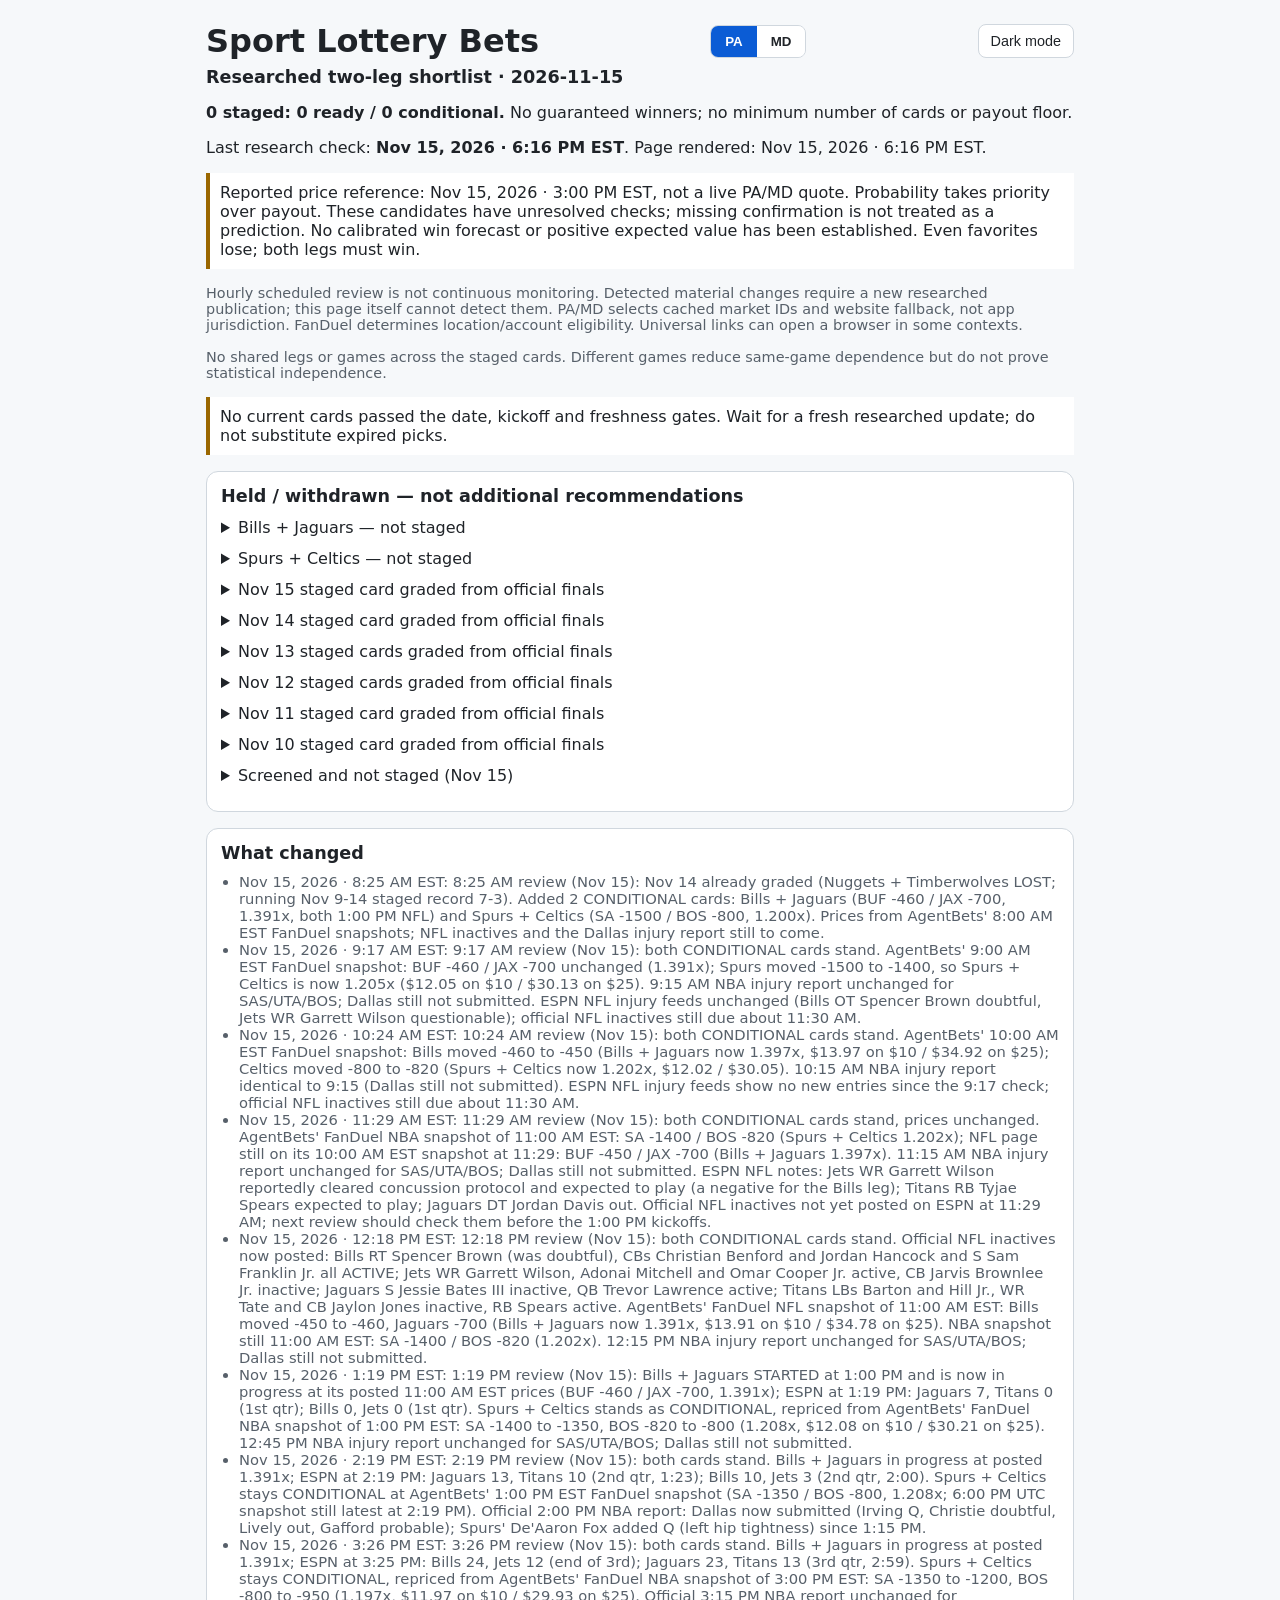
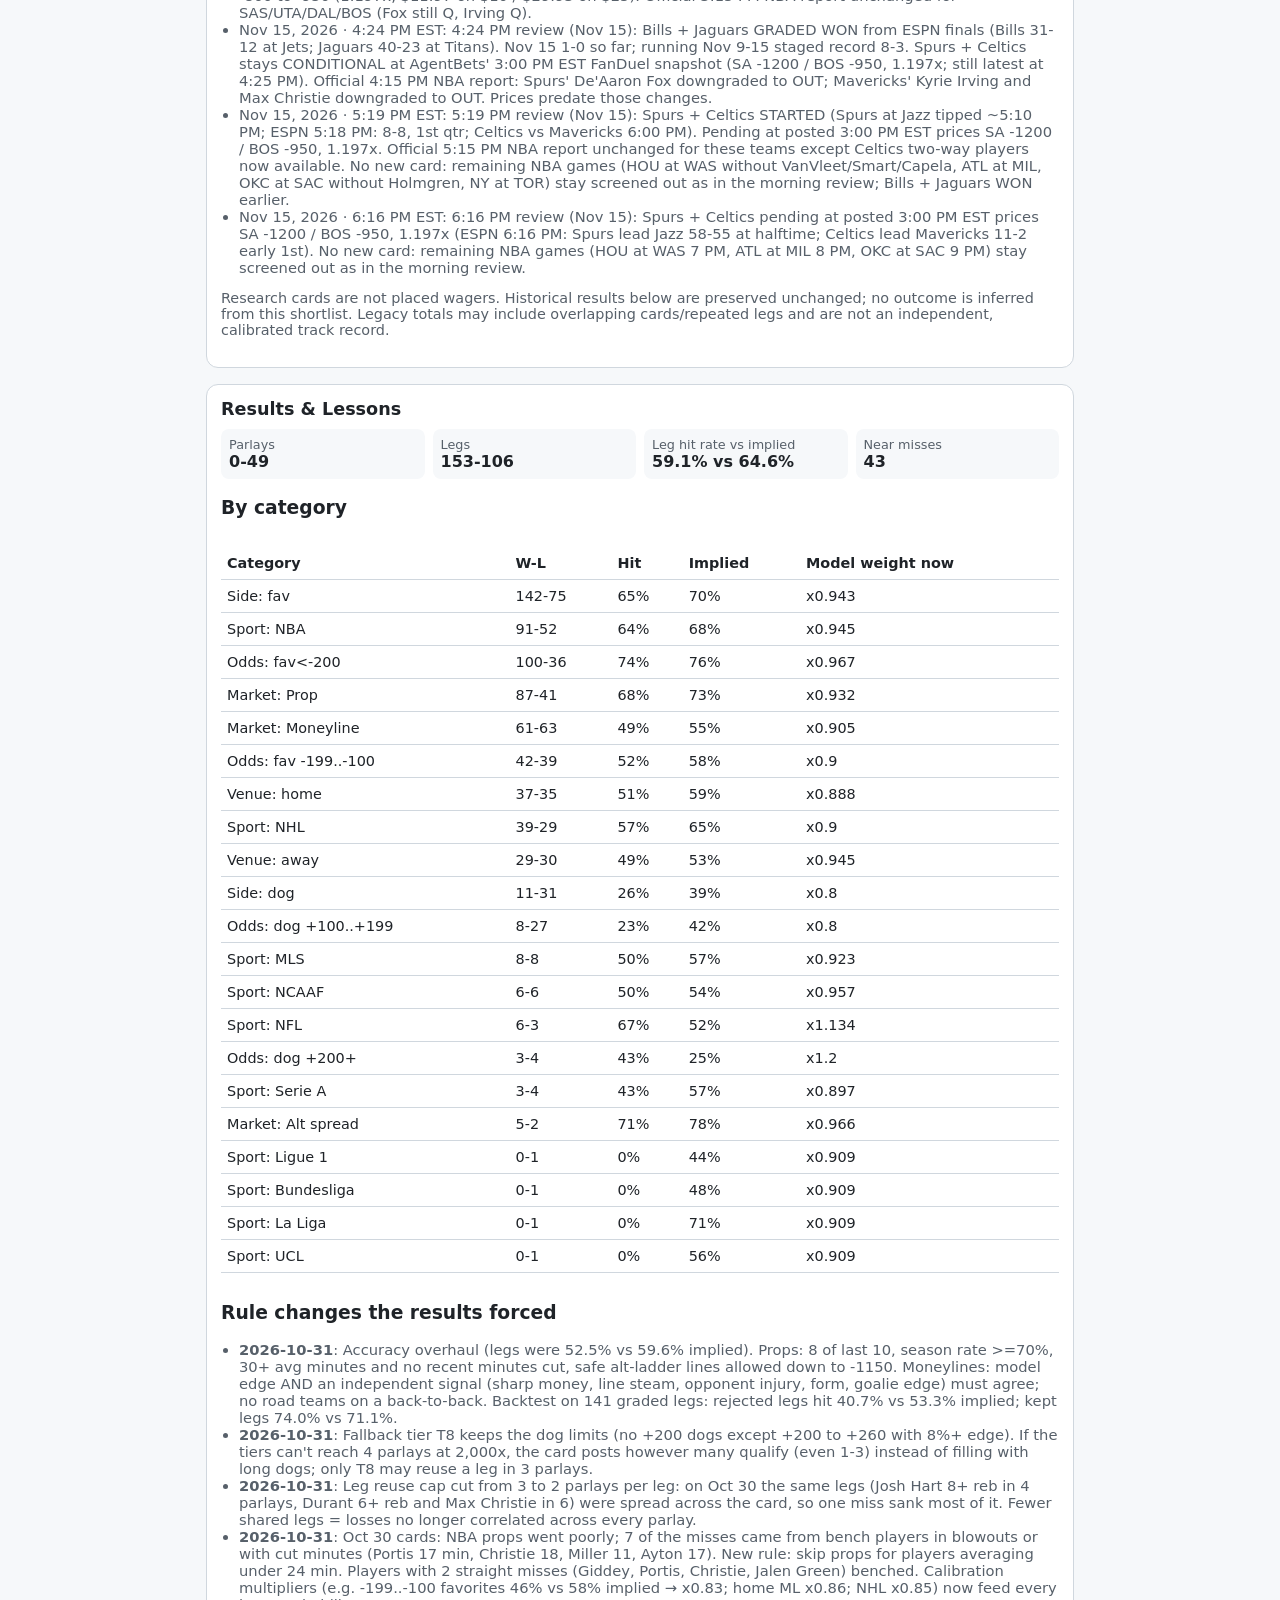
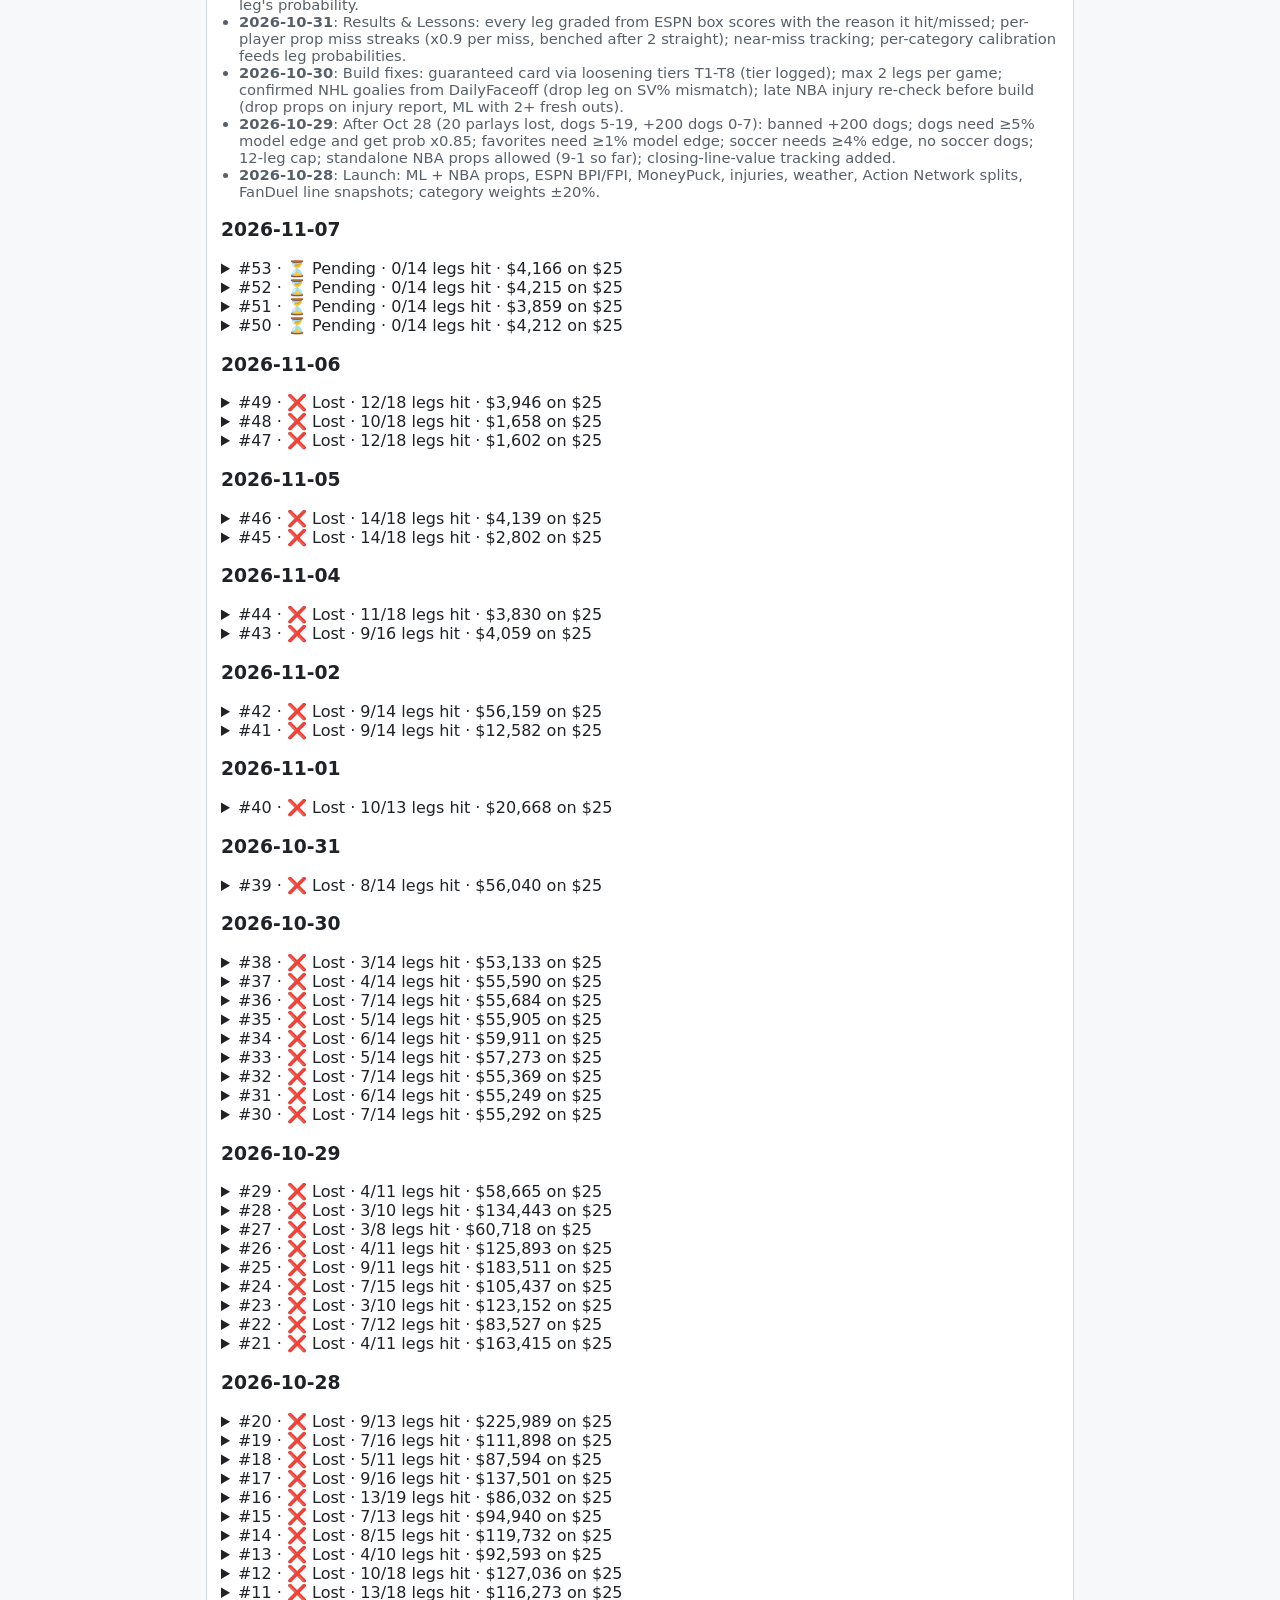
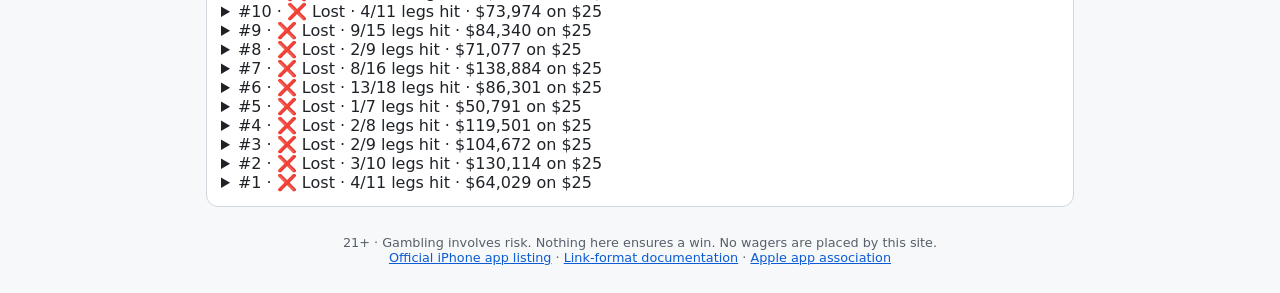
==== docs/index.html @ 7007f084 "Hourly Nov 15 review 6:16 PM: Spurs + Celtics pending (SA 58-55 half, BOS 11-2 1st); no new card" ====
<!doctype html><html lang="en" data-theme="light"><head><meta charset="utf-8"><meta name="viewport" content="width=device-width,initial-scale=1"><meta name="apple-itunes-app" content="app-id=1413721906, app-argument=https://sportsbook.fanduel.com/navigation/nfl"><title>Sport Lottery Bets · Researched two-leg shortlist</title><link rel="stylesheet" href="two-leg.css"><script src="two-leg.js" defer></script></head><body><main><header><h1>Sport Lottery Bets</h1><div class="st" role="group" aria-label="Betslip market state; app still uses geolocation"><button type="button" data-s="pa">PA</button><button type="button" data-s="md">MD</button></div><button id="tg" type="button">Dark mode</button></header><div id="today-two-leg" data-publication="2026-11-15"><h2>Researched two-leg shortlist · 2026-11-15</h2><p><strong id="current-count">0 staged: 0 ready / 0 conditional.</strong> No guaranteed winners; no minimum number of cards or payout floor.</p><p>Last research check: <strong>Nov 15, 2026 · 6:16 PM EST</strong>. Page rendered: Nov 15, 2026 · 6:16 PM EST.</p><p class="notice">Reported price reference: Nov 15, 2026 · 3:00 PM EST, not a live PA/MD quote. Probability takes priority over payout. These candidates have unresolved checks; missing confirmation is not treated as a prediction. No calibrated win forecast or positive expected value has been established. Even favorites lose; both legs must win.</p><p class="muted">Hourly scheduled review is not continuous monitoring. Detected material changes require a new researched publication; this page itself cannot detect them. PA/MD selects cached market IDs and website fallback, not app jurisdiction. FanDuel determines location/account eligibility. Universal links can open a browser in some contexts.</p><noscript><p class="notice">JavaScript is off: state defaults to PA and automatic expiry is unavailable. Do not use selection links after the printed review deadline or event start.</p></noscript><p id="expiry-note" role="status" aria-live="polite"></p><p class="muted">No shared legs or games across the staged cards. Different games reduce same-game dependence but do not prove statistical independence.</p><p class="notice">No current cards passed the date, kickoff and freshness gates. Wait for a fresh researched update; do not substitute expired picks.</p></div><section id="research-holds"><h2>Held / withdrawn — not additional recommendations</h2><details><summary>Bills + Jaguars — not staged</summary><article id="nov15-a" class="two-leg-card" data-staged="false" data-review-until="2026-11-15T13:00:00-05:00" data-day="2026-11-15"><h3>Bills + Jaguars</h3><p class="card-status">NOT STAGED</p><p>At least one event has started; no longer a pregame card.</p><p class="muted">Two road favorites with winning records against losing home teams; both 1:00 PM NFL kickoffs, different games</p><div class="leg"><h4>1. Buffalo Bills · Moneyline -460</h4><p>Buffalo Bills @ New York Jets<br>Nov 15, 2026 · 1:00 PM EST · MetLife Stadium</p><p><strong>Research reason:</strong> ESPN records: Bills 7-1 and 4-0 on the road; Jets 2-7 and 1-3 at home. Buffalo beat Baltimore 36-10 and Minnesota 23-6 in its last five and won at the Rams (37-34 OT) and at Las Vegas (33-30); its only loss was 29-26 to New England. The Jets have lost four of their last five, including 38-33 at home to Las Vegas and 28-25 at home to Miami. ESPN injury feed lists QB Josh Allen, RB James Cook III and WR Khalil Shakir active.</p><p><strong>Not yet resolved:</strong> Counterevidence and open items: Buffalo&#x27;s last three wins were all by 3 points, and it lost its most recent game. Jets WR Garrett Wilson, Adonai Mitchell and Omar Cooper Jr. are all active, so New York has its full receiver group. Wind gusts near 27 mph at MetLife could keep the score close. Resolved at inactives: Bills RT Spencer Brown and CBs Benford/Hancock and S Franklin Jr. are all ACTIVE (positive for Buffalo); Jets CB Jarvis Brownlee Jr. is inactive. Live PA/MD price not checked.</p><p class="muted">Official inactives (posted ~11:35 AM EST, via ESPN game/injury feeds, checked 12:18 PM EST): Bills INACTIVE: G Ar&#x27;maj Reed-Adams, S Jalon Kilgore, OT Jude Bowry, DE Mike Danna, DT Greg Gaines (WR Tyrell Shavers not activated from PUP). Bills ACTIVE: QB Josh Allen, RT Spencer Brown (was doubtful), CB Christian Benford, CB Jordan Hancock, S Sam Franklin Jr. Jets INACTIVE: CB Jarvis Brownlee Jr. (illness), WR Tim Patrick, TE Jelani Woods, LB Trevin Wallace, DE Nate Lynn. Jets ACTIVE: QB Geno Smith, WR Garrett Wilson (concussion), WR Adonai Mitchell, WR Omar Cooper Jr., CB Nahshon Wright, DT Harrison Phillips, DE Joseph Ossai.</p><p class="muted">Price snapshot: Nov 15, 2026 · 11:00 AM EST; reported, not live/state-verified. Research/availability checked: Nov 15, 2026 · 12:18 PM EST. Earlier game-center/weather snapshots are not live.</p><span class="sources">Sources: <a href="https://www.espn.com/nfl/game/_/gameId/401873054" rel="noopener">ESPN schedule</a> · <a href="https://www.espn.com/nfl/team/injuries/_/name/nyj/new-york-jets" rel="noopener">ESPN schedule</a> · <a href="https://www.espn.com/nfl/standings" rel="noopener">ESPN schedule</a> · <a href="https://www.accuweather.com/en/us/metlife-stadium-nj/07073/hourly-weather-forecast/52866_poi?day=1&amp;hbhhour=13&amp;lang=en-us" rel="noopener">www.accuweather.com</a> · <a href="https://agentbets.ai/odds/fanduel/nfl/" rel="noopener">Reported FanDuel odds</a></span></div><div class="leg"><h4>2. Jacksonville Jaguars · Moneyline -700</h4><p>Jacksonville Jaguars @ Tennessee Titans<br>Nov 15, 2026 · 1:00 PM EST · Nissan Stadium</p><p><strong>Research reason:</strong> ESPN records: Jaguars 6-2 (2-1 road); Titans 1-7 and 0-4 at home. Jacksonville has won four of its last five, including 33-10 at Baltimore, 42-7 over Indianapolis and 22-17 at Cincinnati. Tennessee has lost four of its last five, including 26-3 at home to Houston. QB Trevor Lawrence is listed active. Titans LBs Cody Barton and Anthony Hill Jr. and WR Carnell Tate are OUT, and G Peter Skoronski is on IR.</p><p><strong>Not yet resolved:</strong> Counterevidence and open items: Jacksonville&#x27;s secondary is thin (S Jessie Bates III inactive, S Silmon-Craig out, S Eric Murray IR) and DT Jordan Davis is out. Its two most recent wins were by 5 and 2 points. Tennessee won at Indianapolis (26-20) and lost close games to Cleveland (27-24) and at Cincinnati (43-36 OT). Divisional game. Resolved at inactives: Titans are without both LBs Barton and Hill Jr., WR Tate and CB Jaylon Jones (positive for Jacksonville); Titans RB Spears active. Live PA/MD price not checked.</p><p class="muted">Official inactives (posted ~11:35 AM EST, via ESPN game/injury feeds, checked 12:18 PM EST): Jaguars INACTIVE: S Jessie Bates III, WR CJ Williams, DE Wesley Williams, DT Albert Regis; S Cam&#x27;Ron Silmon-Craig out; DT Jordan Davis ruled out by coach Liam Coen; DE B.J. Green II, S Eric Murray, DT DaVon Hamilton, OT Anton Harrison IR. QB Trevor Lawrence active. Titans INACTIVE: LB Cody Barton, LB Anthony Hill Jr., WR Carnell Tate, CB Jaylon Jones, DT Jackie Marshall, OT Brandon Crenshaw-Dickson, RB Nicholas Singleton. Titans ACTIVE: QB Cam Ward, RB Tyjae Spears (knee).</p><p class="muted">Price snapshot: Nov 15, 2026 · 11:00 AM EST; reported, not live/state-verified. Research/availability checked: Nov 15, 2026 · 12:18 PM EST. Earlier game-center/weather snapshots are not live.</p><span class="sources">Sources: <a href="https://www.espn.com/nfl/game/_/gameId/401873057" rel="noopener">ESPN schedule</a> · <a href="https://www.espn.com/nfl/team/injuries/_/name/ten/tennessee-titans" rel="noopener">ESPN schedule</a> · <a href="https://www.espn.com/nfl/standings" rel="noopener">ESPN schedule</a> · <a href="https://agentbets.ai/odds/fanduel/nfl/" rel="noopener">Reported FanDuel odds</a></span></div><p class="payout">Theoretical total return: 1.391× · $10 → $13.91 · $25 → $34.78 (includes stake).</p><p class="muted">Different-game decimal prices multiplied; not a FanDuel parlay quote. Raw price-derived joint implied probability: 71.9% (includes bookmaker margin; not a calibrated forecast, edge, or guarantee).</p></article></details><details><summary>Spurs + Celtics — not staged</summary><article id="nov15-b" class="two-leg-card" data-staged="false" data-review-until="2026-11-15T17:00:00-05:00" data-day="2026-11-15"><h3>Spurs + Celtics</h3><p class="card-status">NOT STAGED</p><p>At least one event has started; no longer a pregame card.</p><p class="muted">Two heavy NBA favorites; Jazz missing four rotation players, Mavericks on a back-to-back; small payout</p><div class="leg"><h4>1. San Antonio Spurs · Moneyline -1200</h4><p>San Antonio Spurs @ Utah Jazz<br>Nov 15, 2026 · 5:00 PM EST · Delta Center</p><p><strong>Research reason:</strong> ESPN records: Spurs 11-2 (6-0 road) and have won five straight, including 124-109 at Sacramento, 122-96 at Phoenix and 123-85 over Golden State on Friday. Utah is 1-12 (1-6 home) and has lost five straight. The official 4:15 PM report lists Utah without Lauri Markkanen (hand fracture), Jaren Jackson Jr. (MCL tear), Jusuf Nurkic and Jaxson Hayes. Both teams had Saturday off.</p><p><strong>Not yet resolved:</strong> Counterevidence and open items: De&#x27;Aaron Fox is now OUT (left hip tightness, 4:15 PM report) along with Tobias Harris (calf), so San Antonio is without two starters-level players; the -1200 price predates Fox&#x27;s downgrade. Utah lost only 125-118 at Houston on Friday and 115-109 to Miami, so it has kept some games close. Nov 14&#x27;s -1350 Timberwolves leg lost, so heavy favorites are not locks. Starters not confirmed; other Spurs participation is only inferred from being off the report. Live PA/MD price not checked.</p><p class="muted">Official 4:15 PM ET NBA report: Spurs: De&#x27;Aaron Fox OUT (left hip tightness; questionable at 1:15-3:15 PM, now out); Tobias Harris, Jayden Quaintance OUT; two-way Brown, Gillespie OUT. Jazz: Markkanen, Jackson Jr., Nurkic, Hayes OUT; two-way Alexander, Bufkin, H. Ingram OUT. Starters not confirmed.</p><p class="muted">Price snapshot: Nov 15, 2026 · 3:00 PM EST; reported, not live/state-verified. Research/availability checked: Nov 15, 2026 · 4:24 PM EST. Earlier game-center/weather snapshots are not live.</p><span class="sources">Sources: <a href="https://www.espn.com/nba/game/_/gameId/401909988" rel="noopener">ESPN schedule</a> · <a href="https://www.espn.com/nba/standings" rel="noopener">ESPN schedule</a> · <a href="https://www.espn.com/nba/scoreboard/_/date/20261113" rel="noopener">ESPN schedule</a> · <a href="https://ak-static.cms.nba.com/referee/injury/Injury-Report_2026-11-15_04_15PM.pdf" rel="noopener">ak-static.cms.nba.com</a> · <a href="https://agentbets.ai/odds/fanduel/nba/" rel="noopener">Reported FanDuel odds</a></span></div><div class="leg"><h4>2. Boston Celtics · Moneyline -950</h4><p>Dallas Mavericks @ Boston Celtics<br>Nov 15, 2026 · 6:00 PM EST · TD Garden</p><p><strong>Research reason:</strong> Dallas is on the second night of a back-to-back after losing 127-117 at Cleveland last night, its second straight road loss (133-94 at Minnesota on Thursday). ESPN records: Mavericks 7-6, 2-4 on the road; Celtics 10-2, 5-0 at home, winners of five straight (including 123-101 at Philadelphia and 119-80 at Charlotte). The official 4:15 PM report has Dallas without Dereck Lively II (OUT), Max Christie OUT and Kyrie Irving OUT (both downgraded at 4:15 PM). Boston&#x27;s only entries on the 4:15 PM official report are G League/two-way players.</p><p><strong>Not yet resolved:</strong> Counterevidence and open items: Daniel Gafford is PROBABLE and Santi Aldama questionable. Boston plays Orlando tomorrow (front end of its own back-to-back), so it could manage minutes. Boston&#x27;s last win was only 98-93 at Toronto. The -950 price predates Irving&#x27;s downgrade to OUT. Starters not confirmed. Live PA/MD price not checked.</p><p class="muted">Official 4:15 PM ET NBA report: Mavericks: Kyrie Irving OUT (left knee injury management; was questionable), Max Christie OUT (ankle; was doubtful), Santi Aldama QUESTIONABLE (ankle), Dereck Lively II, Tarik Biberovic, Sergio de Larrea OUT, Daniel Gafford PROBABLE (shoulder), Caleb Martin AVAILABLE. Celtics: only two-way/G League players listed (Carter, Cenac Jr., Mitchell, A. Williams QUESTIONABLE). Starters not confirmed.</p><p class="muted">Price snapshot: Nov 15, 2026 · 3:00 PM EST; reported, not live/state-verified. Research/availability checked: Nov 15, 2026 · 4:24 PM EST. Earlier game-center/weather snapshots are not live.</p><span class="sources">Sources: <a href="https://www.espn.com/nba/game/_/gameId/401909989" rel="noopener">ESPN schedule</a> · <a href="https://www.espn.com/nba/scoreboard/_/date/20261114" rel="noopener">ESPN schedule</a> · <a href="https://www.espn.com/nba/standings" rel="noopener">ESPN schedule</a> · <a href="https://ak-static.cms.nba.com/referee/injury/Injury-Report_2026-11-15_04_15PM.pdf" rel="noopener">ak-static.cms.nba.com</a> · <a href="https://agentbets.ai/odds/fanduel/nba/" rel="noopener">Reported FanDuel odds</a></span></div><p class="payout">Theoretical total return: 1.197× · $10 → $11.97 · $25 → $29.93 (includes stake).</p><p class="muted">Different-game decimal prices multiplied; not a FanDuel parlay quote. Raw price-derived joint implied probability: 83.5% (includes bookmaker margin; not a calibrated forecast, edge, or guarantee).</p></article></details><details><summary>Nov 15 staged card graded from official finals</summary><p>Bills + Jaguars (posted 11:00 AM EST prices BUF -460 / JAX -700, 1.391x) WON: Bills 31, Jets 12; Jaguars 40, Titans 23 (ESPN finals). Nov 15 staged record so far: 1 win, 0 losses, with Spurs + Celtics still pending. Running two-leg staged record Nov 9-15: 8 wins, 3 losses. These are staged research cards, not recorded wagers. Lesson: both road favorites with winning records against losing home teams pulled away in the second half after close first halves (JAX led 13-10 and BUF 10-3 late in the 2nd quarter), so early closeness alone was not a reason to abandon them.</p><span class="sources">Sources: <a href="https://www.espn.com/nfl/scoreboard/_/week/11" rel="noopener">ESPN schedule</a> · <a href="https://www.espn.com/nfl/game/_/gameId/401873054" rel="noopener">ESPN schedule</a></span></details><details><summary>Nov 14 staged card graded from official finals</summary><p>Nuggets + Timberwolves (posted 6:00 PM EST prices DEN -620 / MIN -1350, 1.247x) LOST: Nuggets 116, Pelicans 108 (won); Bulls 117, Timberwolves 106 (lost). Nov 14 staged record: 0 wins, 1 loss. Running two-leg staged record Nov 9-14: 7 wins, 3 losses. These are staged research cards, not recorded wagers. Lesson: a -1350 home favorite against a tired opponent on the second night of a back-to-back still lost by 11; Chicago led from early on. Very short prices add little payout and do not remove upset risk, so a single heavy-favorite leg is not a lock.</p><span class="sources">Sources: <a href="https://www.espn.com/nba/scoreboard/_/date/20261114" rel="noopener">ESPN schedule</a> · <a href="https://www.espn.com/nba/game/_/gameId/401909980" rel="noopener">ESPN schedule</a> · <a href="https://www.espn.com/nba/game/_/gameId/401909984" rel="noopener">ESPN schedule</a></span></details><details><summary>Nov 13 staged cards graded from official finals</summary><p>Rockets + Spurs (posted 7:00 PM EST prices HOU -1100 / SA -750, 1.236x) WON: Rockets 125, Jazz 118; Spurs 123, Warriors 85. Blazers + Magic (posted 6:00 PM EST prices POR -460 / ORL -420, 1.507x) WON: Magic 107, Bucks 99; Trail Blazers 120, Kings 107. Knicks + Hawks (posted 6:00 PM EST prices NY -335 / ATL -290, 1.746x) LOST: Pacers 106, Knicks 104; Bulls 125, Hawks 117 (OT). Nov 13 staged record: 2 wins, 1 loss. Running two-leg staged record Nov 9-13: 7 wins, 2 losses. These are staged research cards, not recorded wagers. Lesson: the losing card was the lowest-priced pair (both legs near -300, both on the road); both of its legs lost, while the two cards built on -420 or shorter legs won.</p><span class="sources">Sources: <a href="https://www.espn.com/nba/scoreboard/_/date/20261113" rel="noopener">ESPN schedule</a> · <a href="https://www.espn.com/nba/game/_/gameId/401909296" rel="noopener">ESPN schedule</a> · <a href="https://www.espn.com/nba/game/_/gameId/401909297" rel="noopener">ESPN schedule</a> · <a href="https://www.espn.com/nba/game/_/gameId/401909299" rel="noopener">ESPN schedule</a> · <a href="https://www.espn.com/nba/game/_/gameId/401909301" rel="noopener">ESPN schedule</a> · <a href="https://www.espn.com/nba/game/_/gameId/401909302" rel="noopener">ESPN schedule</a> · <a href="https://www.espn.com/nba/game/_/gameId/401909303" rel="noopener">ESPN schedule</a></span></details><details><summary>Nov 12 staged cards graded from official finals</summary><p>Pistons + 76ers (posted 6:00 PM EST prices DET -480 / PHI -255, 1.682x) WON: 76ers 123, Raptors 112; Pistons 144, Wizards 140 (2OT). Timberwolves + Suns (posted 7:00 PM EST prices MIN -230 / PHX -225, 2.072x) WON: Timberwolves 133, Mavericks 94; Suns 101, Hornets 96 (ESPN finals). Nov 12 staged record: 2 wins, 0 losses. Running two-leg staged record Nov 9-12: 5 wins, 1 loss. These are staged research cards, not recorded wagers. Lesson: both cards included a leg that was close late (2OT in Washington; Suns up six with under three minutes left), so favorite prices reflect but do not remove risk.</p><span class="sources">Sources: <a href="https://www.espn.com/nba/scoreboard/_/date/20261112" rel="noopener">ESPN schedule</a> · <a href="https://www.espn.com/nba/game/_/gameId/401909976" rel="noopener">ESPN schedule</a> · <a href="https://www.espn.com/nba/game/_/gameId/401909977" rel="noopener">ESPN schedule</a> · <a href="https://www.espn.com/nba/game/_/gameId/401909978" rel="noopener">ESPN schedule</a> · <a href="https://www.espn.com/nba/game/_/gameId/401909979" rel="noopener">ESPN schedule</a></span></details><details><summary>Nov 11 staged card graded from official finals</summary><p>Spurs + Lakers (posted 7:21 PM at SA -1350 / LAL -950, 1.187x) WON: Spurs 124, Bulls 119; Lakers 123, Bucks 112 (ESPN finals). Nov 11 staged record: 1 win, 0 losses; the withdrawn Celtics + Knicks card is not counted. Running two-leg staged record Nov 9-11: 3 wins, 1 loss. These are staged research cards, not recorded wagers. Lesson: the Spurs, without Harris and Vassell, trailed by 14 in the 3rd before winning by five, so even a -1350 road favorite missing two rotation guards is not a lock; heavy prices reflect but do not remove that risk. Withdrawing Celtics + Knicks after the George/Towns reports avoided a Knicks loss, one data point and not proof the rule improves results.</p><span class="sources">Sources: <a href="https://www.espn.com/nba/scoreboard/_/date/20261111" rel="noopener">ESPN schedule</a> · <a href="https://www.espn.com/nba/game/_/gameId/401909969" rel="noopener">ESPN schedule</a> · <a href="https://www.espn.com/nba/game/_/gameId/401909971" rel="noopener">ESPN schedule</a></span></details><details><summary>Nov 10 staged card graded from official finals</summary><p>Knicks + Heat (posted 6:24 PM at NY -1200 / MIA -405, 1.351x) WON: Knicks 117, Bucks 85; Heat 115, Jazz 109 (ESPN finals). Nov 10 staged record: 1 win, 0 losses. Running two-leg staged record Nov 9-10: 2 wins, 1 loss. These are staged research cards, not recorded wagers. Lesson: the Heat leg was the closer one (Utah within six late) even with Utah missing its top four listed players, so road favorites near -400 still carry real risk.</p><span class="sources">Sources: <a href="https://www.espn.com/nba/scoreboard/_/date/20261110" rel="noopener">ESPN schedule</a> · <a href="https://www.espn.com/nba/game/_/gameId/401909960" rel="noopener">ESPN schedule</a> · <a href="https://www.espn.com/nba/game/_/gameId/401909963" rel="noopener">ESPN schedule</a></span></details><details><summary>Screened and not staged (Nov 15)</summary><p>Seahawks (-310 at LV): QB Sam Darnold, OT Charles Cross, G Quenton Nelson, DT Leonard Williams all OUT. Rams (-500 at ARI): lost 18-16 at home to Arizona this season and have lost two straight; DE Myles Garrett and CB Trent McDuffie questionable. Thunder (-500 at SAC): Holmgren, Jalen Williams, Wallace, Jaylin Williams OUT (Nov 14 lesson: favorites missing key players are not locks). Rockets (-405 at WAS): VanVleet, Capela OUT, Smart suspended, Houston plays at Miami tomorrow. 76ers (-290 vs IND): Embiid OUT. Patriots at Lions (9:30 AM Munich) starts too soon for full checks; other NFL games are near coin flips.</p><span class="sources">Sources: <a href="https://agentbets.ai/odds/fanduel/nfl/" rel="noopener">Reported FanDuel odds</a> · <a href="https://agentbets.ai/odds/fanduel/nba/" rel="noopener">Reported FanDuel odds</a> · <a href="https://ak-static.cms.nba.com/referee/injury/Injury-Report_2026-11-15_08_15AM.pdf" rel="noopener">ak-static.cms.nba.com</a> · <a href="https://www.espn.com/nfl/game/_/gameId/401873062" rel="noopener">ESPN schedule</a> · <a href="https://www.espn.com/nfl/game/_/gameId/401873061" rel="noopener">ESPN schedule</a></span></details></section><section id="update-log"><h2>What changed</h2><ul><li>Nov 15, 2026 · 8:25 AM EST: 8:25 AM review (Nov 15): Nov 14 already graded (Nuggets + Timberwolves LOST; running Nov 9-14 staged record 7-3). Added 2 CONDITIONAL cards: Bills + Jaguars (BUF -460 / JAX -700, 1.391x, both 1:00 PM NFL) and Spurs + Celtics (SA -1500 / BOS -800, 1.200x). Prices from AgentBets&#x27; 8:00 AM EST FanDuel snapshots; NFL inactives and the Dallas injury report still to come.</li><li>Nov 15, 2026 · 9:17 AM EST: 9:17 AM review (Nov 15): both CONDITIONAL cards stand. AgentBets&#x27; 9:00 AM EST FanDuel snapshot: BUF -460 / JAX -700 unchanged (1.391x); Spurs moved -1500 to -1400, so Spurs + Celtics is now 1.205x ($12.05 on $10 / $30.13 on $25). 9:15 AM NBA injury report unchanged for SAS/UTA/BOS; Dallas still not submitted. ESPN NFL injury feeds unchanged (Bills OT Spencer Brown doubtful, Jets WR Garrett Wilson questionable); official NFL inactives still due about 11:30 AM.</li><li>Nov 15, 2026 · 10:24 AM EST: 10:24 AM review (Nov 15): both CONDITIONAL cards stand. AgentBets&#x27; 10:00 AM EST FanDuel snapshot: Bills moved -460 to -450 (Bills + Jaguars now 1.397x, $13.97 on $10 / $34.92 on $25); Celtics moved -800 to -820 (Spurs + Celtics now 1.202x, $12.02 / $30.05). 10:15 AM NBA injury report identical to 9:15 (Dallas still not submitted). ESPN NFL injury feeds show no new entries since the 9:17 check; official NFL inactives still due about 11:30 AM.</li><li>Nov 15, 2026 · 11:29 AM EST: 11:29 AM review (Nov 15): both CONDITIONAL cards stand, prices unchanged. AgentBets&#x27; FanDuel NBA snapshot of 11:00 AM EST: SA -1400 / BOS -820 (Spurs + Celtics 1.202x); NFL page still on its 10:00 AM EST snapshot at 11:29: BUF -450 / JAX -700 (Bills + Jaguars 1.397x). 11:15 AM NBA injury report unchanged for SAS/UTA/BOS; Dallas still not submitted. ESPN NFL notes: Jets WR Garrett Wilson reportedly cleared concussion protocol and expected to play (a negative for the Bills leg); Titans RB Tyjae Spears expected to play; Jaguars DT Jordan Davis out. Official NFL inactives not yet posted on ESPN at 11:29 AM; next review should check them before the 1:00 PM kickoffs.</li><li>Nov 15, 2026 · 12:18 PM EST: 12:18 PM review (Nov 15): both CONDITIONAL cards stand. Official NFL inactives now posted: Bills RT Spencer Brown (was doubtful), CBs Christian Benford and Jordan Hancock and S Sam Franklin Jr. all ACTIVE; Jets WR Garrett Wilson, Adonai Mitchell and Omar Cooper Jr. active, CB Jarvis Brownlee Jr. inactive; Jaguars S Jessie Bates III inactive, QB Trevor Lawrence active; Titans LBs Barton and Hill Jr., WR Tate and CB Jaylon Jones inactive, RB Spears active. AgentBets&#x27; FanDuel NFL snapshot of 11:00 AM EST: Bills moved -450 to -460, Jaguars -700 (Bills + Jaguars now 1.391x, $13.91 on $10 / $34.78 on $25). NBA snapshot still 11:00 AM EST: SA -1400 / BOS -820 (1.202x). 12:15 PM NBA injury report unchanged for SAS/UTA/BOS; Dallas still not submitted.</li><li>Nov 15, 2026 · 1:19 PM EST: 1:19 PM review (Nov 15): Bills + Jaguars STARTED at 1:00 PM and is now in progress at its posted 11:00 AM EST prices (BUF -460 / JAX -700, 1.391x); ESPN at 1:19 PM: Jaguars 7, Titans 0 (1st qtr); Bills 0, Jets 0 (1st qtr). Spurs + Celtics stands as CONDITIONAL, repriced from AgentBets&#x27; FanDuel NBA snapshot of 1:00 PM EST: SA -1400 to -1350, BOS -820 to -800 (1.208x, $12.08 on $10 / $30.21 on $25). 12:45 PM NBA injury report unchanged for SAS/UTA/BOS; Dallas still not submitted.</li><li>Nov 15, 2026 · 2:19 PM EST: 2:19 PM review (Nov 15): both cards stand. Bills + Jaguars in progress at posted 1.391x; ESPN at 2:19 PM: Jaguars 13, Titans 10 (2nd qtr, 1:23); Bills 10, Jets 3 (2nd qtr, 2:00). Spurs + Celtics stays CONDITIONAL at AgentBets&#x27; 1:00 PM EST FanDuel snapshot (SA -1350 / BOS -800, 1.208x; 6:00 PM UTC snapshot still latest at 2:19 PM). Official 2:00 PM NBA report: Dallas now submitted (Irving Q, Christie doubtful, Lively out, Gafford probable); Spurs&#x27; De&#x27;Aaron Fox added Q (left hip tightness) since 1:15 PM.</li><li>Nov 15, 2026 · 3:26 PM EST: 3:26 PM review (Nov 15): both cards stand. Bills + Jaguars in progress at posted 1.391x; ESPN at 3:25 PM: Bills 24, Jets 12 (end of 3rd); Jaguars 23, Titans 13 (3rd qtr, 2:59). Spurs + Celtics stays CONDITIONAL, repriced from AgentBets&#x27; FanDuel NBA snapshot of 3:00 PM EST: SA -1350 to -1200, BOS -800 to -950 (1.197x, $11.97 on $10 / $29.93 on $25). Official 3:15 PM NBA report unchanged for SAS/UTA/DAL/BOS (Fox still Q, Irving Q).</li><li>Nov 15, 2026 · 4:24 PM EST: 4:24 PM review (Nov 15): Bills + Jaguars GRADED WON from ESPN finals (Bills 31-12 at Jets; Jaguars 40-23 at Titans). Nov 15 1-0 so far; running Nov 9-15 staged record 8-3. Spurs + Celtics stays CONDITIONAL at AgentBets&#x27; 3:00 PM EST FanDuel snapshot (SA -1200 / BOS -950, 1.197x; still latest at 4:25 PM). Official 4:15 PM NBA report: Spurs&#x27; De&#x27;Aaron Fox downgraded to OUT; Mavericks&#x27; Kyrie Irving and Max Christie downgraded to OUT. Prices predate those changes.</li><li>Nov 15, 2026 · 5:19 PM EST: 5:19 PM review (Nov 15): Spurs + Celtics STARTED (Spurs at Jazz tipped ~5:10 PM; ESPN 5:18 PM: 8-8, 1st qtr; Celtics vs Mavericks 6:00 PM). Pending at posted 3:00 PM EST prices SA -1200 / BOS -950, 1.197x. Official 5:15 PM NBA report unchanged for these teams except Celtics two-way players now available. No new card: remaining NBA games (HOU at WAS without VanVleet/Smart/Capela, ATL at MIL, OKC at SAC without Holmgren, NY at TOR) stay screened out as in the morning review; Bills + Jaguars WON earlier.</li><li>Nov 15, 2026 · 6:16 PM EST: 6:16 PM review (Nov 15): Spurs + Celtics pending at posted 3:00 PM EST prices SA -1200 / BOS -950, 1.197x (ESPN 6:16 PM: Spurs lead Jazz 58-55 at halftime; Celtics lead Mavericks 11-2 early 1st). No new card: remaining NBA games (HOU at WAS 7 PM, ATL at MIL 8 PM, OKC at SAC 9 PM) stay screened out as in the morning review.</li></ul><p class="muted">Research cards are not placed wagers. Historical results below are preserved unchanged; no outcome is inferred from this shortlist. Legacy totals may include overlapping cards/repeated legs and are not an independent, calibrated track record.</p></section><section id=results><h2>Results &amp; Lessons</h2><div class=s><div>Parlays<b>0-49</b></div><div>Legs<b>153-106</b></div><div>Leg hit rate vs implied<b>59.1% vs 64.6%</b></div><div>Near misses<b>43</b></div></div><h3>By category</h3><div class=t><table><tr><th>Category</th><th>W-L</th><th>Hit</th><th>Implied</th><th>Model weight now</th></tr><tr><td>Side: fav</td><td>142-75</td><td>65%</td><td>70%</td><td>x0.943</td></tr><tr><td>Sport: NBA</td><td>91-52</td><td>64%</td><td>68%</td><td>x0.945</td></tr><tr><td>Odds: fav&lt;-200</td><td>100-36</td><td>74%</td><td>76%</td><td>x0.967</td></tr><tr><td>Market: Prop</td><td>87-41</td><td>68%</td><td>73%</td><td>x0.932</td></tr><tr><td>Market: Moneyline</td><td>61-63</td><td>49%</td><td>55%</td><td>x0.905</td></tr><tr><td>Odds: fav -199..-100</td><td>42-39</td><td>52%</td><td>58%</td><td>x0.9</td></tr><tr><td>Venue: home</td><td>37-35</td><td>51%</td><td>59%</td><td>x0.888</td></tr><tr><td>Sport: NHL</td><td>39-29</td><td>57%</td><td>65%</td><td>x0.9</td></tr><tr><td>Venue: away</td><td>29-30</td><td>49%</td><td>53%</td><td>x0.945</td></tr><tr><td>Side: dog</td><td>11-31</td><td>26%</td><td>39%</td><td>x0.8</td></tr><tr><td>Odds: dog +100..+199</td><td>8-27</td><td>23%</td><td>42%</td><td>x0.8</td></tr><tr><td>Sport: MLS</td><td>8-8</td><td>50%</td><td>57%</td><td>x0.923</td></tr><tr><td>Sport: NCAAF</td><td>6-6</td><td>50%</td><td>54%</td><td>x0.957</td></tr><tr><td>Sport: NFL</td><td>6-3</td><td>67%</td><td>52%</td><td>x1.134</td></tr><tr><td>Odds: dog +200+</td><td>3-4</td><td>43%</td><td>25%</td><td>x1.2</td></tr><tr><td>Sport: Serie A</td><td>3-4</td><td>43%</td><td>57%</td><td>x0.897</td></tr><tr><td>Market: Alt spread</td><td>5-2</td><td>71%</td><td>78%</td><td>x0.966</td></tr><tr><td>Sport: Ligue 1</td><td>0-1</td><td>0%</td><td>44%</td><td>x0.909</td></tr><tr><td>Sport: Bundesliga</td><td>0-1</td><td>0%</td><td>48%</td><td>x0.909</td></tr><tr><td>Sport: La Liga</td><td>0-1</td><td>0%</td><td>71%</td><td>x0.909</td></tr><tr><td>Sport: UCL</td><td>0-1</td><td>0%</td><td>56%</td><td>x0.909</td></tr></table></div><h3>Rule changes the results forced</h3><ul><li><b>2026-10-31</b>: Accuracy overhaul (legs were 52.5% vs 59.6% implied). Props: 8 of last 10, season rate &gt;=70%, 30+ avg minutes and no recent minutes cut, safe alt-ladder lines allowed down to -1150. Moneylines: model edge AND an independent signal (sharp money, line steam, opponent injury, form, goalie edge) must agree; no road teams on a back-to-back. Backtest on 141 graded legs: rejected legs hit 40.7% vs 53.3% implied; kept legs 74.0% vs 71.1%.</li><li><b>2026-10-31</b>: Fallback tier T8 keeps the dog limits (no +200 dogs except +200 to +260 with 8%+ edge). If the tiers can&#x27;t reach 4 parlays at 2,000x, the card posts however many qualify (even 1-3) instead of filling with long dogs; only T8 may reuse a leg in 3 parlays.</li><li><b>2026-10-31</b>: Leg reuse cap cut from 3 to 2 parlays per leg: on Oct 30 the same legs (Josh Hart 8+ reb in 4 parlays, Durant 6+ reb and Max Christie in 6) were spread across the card, so one miss sank most of it. Fewer shared legs = losses no longer correlated across every parlay.</li><li><b>2026-10-31</b>: Oct 30 cards: NBA props went poorly; 7 of the misses came from bench players in blowouts or with cut minutes (Portis 17 min, Christie 18, Miller 11, Ayton 17). New rule: skip props for players averaging under 24 min. Players with 2 straight misses (Giddey, Portis, Christie, Jalen Green) benched. Calibration multipliers (e.g. -199..-100 favorites 46% vs 58% implied → x0.83; home ML x0.86; NHL x0.85) now feed every leg&#x27;s probability.</li><li><b>2026-10-31</b>: Results &amp; Lessons: every leg graded from ESPN box scores with the reason it hit/missed; per-player prop miss streaks (x0.9 per miss, benched after 2 straight); near-miss tracking; per-category calibration feeds leg probabilities.</li><li><b>2026-10-30</b>: Build fixes: guaranteed card via loosening tiers T1-T8 (tier logged); max 2 legs per game; confirmed NHL goalies from DailyFaceoff (drop leg on SV% mismatch); late NBA injury re-check before build (drop props on injury report, ML with 2+ fresh outs).</li><li><b>2026-10-29</b>: After Oct 28 (20 parlays lost, dogs 5-19, +200 dogs 0-7): banned +200 dogs; dogs need ≥5% model edge and get prob x0.85; favorites need ≥1% model edge; soccer needs ≥4% edge, no soccer dogs; 12-leg cap; standalone NBA props allowed (9-1 so far); closing-line-value tracking added.</li><li><b>2026-10-28</b>: Launch: ML + NBA props, ESPN BPI/FPI, MoneyPuck, injuries, weather, Action Network splits, FanDuel line snapshots; category weights ±20%.</li></ul><h3>2026-11-07</h3><details><summary>#53 · ⏳ Pending · 0/14 legs hit · $4,166 on $25</summary></details><details><summary>#52 · ⏳ Pending · 0/14 legs hit · $4,215 on $25</summary></details><details><summary>#51 · ⏳ Pending · 0/14 legs hit · $3,859 on $25</summary></details><details><summary>#50 · ⏳ Pending · 0/14 legs hit · $4,212 on $25</summary></details><h3>2026-11-06</h3><details><summary>#49 · ❌ Lost · 12/18 legs hit · $3,946 on $25</summary><p><small>Why it lost:</small></p><ul><li><b>Adam Fantilli 2+ shots on goal</b> (-345): 0 SOG vs 2+ needed, ? min; line: ? pts/? reb/? ast/? 3PT</li><li><b>Luka Doncic 6+ assists</b> (-340): 5 ast vs 6+ needed, 38 min; line: 53 pts/5 reb/5 ast/5-15 3PT</li><li><b>Zion Williamson 15+ points</b> (-350): 13 pts vs 15+ needed, 36 min; line: 13 pts/8 reb/4 ast/0-0 3PT</li></ul><p><b>What I learned:</b> Adam Fantilli: prop miss streak 1 → prop weight x0.9 | Luka Doncic: prop miss streak 1 → prop weight x0.9 | Zion Williamson: prop miss streak 1 → prop weight x0.9</p></details><details><summary>#48 · ❌ Lost · 10/18 legs hit · $1,658 on $25</summary><p><small>Why it lost:</small></p><ul><li><b>Adam Fantilli 2+ shots on goal</b> (-355): 0 SOG vs 2+ needed, ? min; line: ? pts/? reb/? ast/? 3PT</li><li><b>Austin Reaves 4+ assists</b> (-390): 2 ast vs 4+ needed, 38 min; line: 25 pts/3 reb/2 ast/1-8 3PT</li><li><b>Luka Doncic 6+ assists</b> (-340): 5 ast vs 6+ needed, 38 min; line: 53 pts/5 reb/5 ast/5-15 3PT</li><li><b>Zion Williamson 15+ points</b> (-350): 13 pts vs 15+ needed, 36 min; line: 13 pts/8 reb/4 ast/0-0 3PT</li><li><b>Denton Mateychuk 1+ shots on goal</b> (-590): 0 SOG vs 1+ needed, ? min; line: ? pts/? reb/? ast/? 3PT</li><li><b>Ivar Stenberg 1+ shots on goal</b> (-460): 0 SOG vs 1+ needed, ? min; line: ? pts/? reb/? ast/? 3PT</li><li><b>Dylan Harper 4+ rebounds</b> (-480): 2 reb vs 4+ needed, 28 min, blowout win by 15 (SA 124, SAC 109); line: 19 pts/2 reb/3 ast/1-2 3PT</li></ul><p><b>What I learned:</b> Adam Fantilli: prop miss streak 1 → prop weight x0.9 | Austin Reaves: prop miss streak 2 → prop weight x0.81 and benched until he hits again | Luka Doncic: prop miss streak 1 → prop weight x0.9 | Zion Williamson: prop miss streak 1 → prop weight x0.9</p></details><details><summary>#47 · ❌ Lost · 12/18 legs hit · $1,602 on $25</summary><p><small>Why it lost:</small></p><ul><li><b>Adam Fantilli 2+ shots on goal</b> (-355): 0 SOG vs 2+ needed, ? min; line: ? pts/? reb/? ast/? 3PT</li><li><b>Luka Doncic 6+ assists</b> (-340): 5 ast vs 6+ needed, 38 min; line: 53 pts/5 reb/5 ast/5-15 3PT</li><li><b>Zion Williamson 15+ points</b> (-350): 13 pts vs 15+ needed, 36 min; line: 13 pts/8 reb/4 ast/0-0 3PT</li><li><b>Denton Mateychuk 1+ shots on goal</b> (-590): 0 SOG vs 1+ needed, ? min; line: ? pts/? reb/? ast/? 3PT</li><li><b>Dylan Harper 4+ rebounds</b> (-480): 2 reb vs 4+ needed, 28 min, blowout win by 15 (SA 124, SAC 109); line: 19 pts/2 reb/3 ast/1-2 3PT</li></ul><p><b>What I learned:</b> Adam Fantilli: prop miss streak 1 → prop weight x0.9 | Luka Doncic: prop miss streak 1 → prop weight x0.9 | Zion Williamson: prop miss streak 1 → prop weight x0.9 | Denton Mateychuk: prop miss streak 1 → prop weight x0.9</p></details><h3>2026-11-05</h3><details><summary>#46 · ❌ Lost · 14/18 legs hit · $4,139 on $25</summary><p><small>Why it lost:</small></p><ul><li><b>Adam Fantilli 2+ shots on goal</b> (-335): 0 SOG vs 2+ needed, ? min; line: ? pts/? reb/? ast/? 3PT</li><li><b>Denton Mateychuk 1+ shots on goal</b> (-590): 0 SOG vs 1+ needed, ? min; line: ? pts/? reb/? ast/? 3PT</li><li><b>Giannis Antetokounmpo 25+ points</b> (-265): 20 pts vs 25+ needed, 31 min, blowout loss by 20 (MIA 100, GS 120); line: 20 pts/14 reb/4 ast/1-5 3PT</li><li><b>UTSA ML</b> (-240): Final UTSA 29, FAU 60; favorite upset, lost by 31</li></ul><p><b>What I learned:</b> Adam Fantilli: prop miss streak 1 → prop weight x0.9 | Denton Mateychuk: prop miss streak 1 → prop weight x0.9 | Giannis Antetokounmpo: prop miss streak 1 → prop weight x0.9 | UTSA: Odds: fav&lt;-200 now 100/136 (74% vs 76% implied) → weight x0.967</p></details><details><summary>#45 · ❌ Lost · 14/18 legs hit · $2,802 on $25</summary><p><small>Why it lost:</small></p><ul><li><b>Dylan Guenther 2+ shots on goal</b> (-395): 1 SOG vs 2+ needed, ? min; line: ? pts/? reb/? ast/? 3PT</li><li><b>Giannis Antetokounmpo 25+ points</b> (-265): 20 pts vs 25+ needed, 31 min, blowout loss by 20 (MIA 100, GS 120); line: 20 pts/14 reb/4 ast/1-5 3PT</li><li><b>UTSA ML</b> (-255): Final UTSA 29, FAU 60; favorite upset, lost by 31</li><li><b>Cale Makar 2+ shots on goal</b> (-480): 0 SOG vs 2+ needed, ? min; line: ? pts/? reb/? ast/? 3PT</li></ul><p><b>What I learned:</b> Dylan Guenther: prop miss streak 1 → prop weight x0.9 | Giannis Antetokounmpo: prop miss streak 1 → prop weight x0.9 | UTSA: Odds: fav&lt;-200 now 100/136 (74% vs 76% implied) → weight x0.967 | Cale Makar: prop miss streak 1 → prop weight x0.9</p></details><h3>2026-11-04</h3><details><summary>#44 · ❌ Lost · 11/18 legs hit · $3,830 on $25</summary><p><small>Why it lost:</small></p><ul><li><b>Will Smith 2+ shots on goal</b> (-290): 0 SOG vs 2+ needed, ? min; line: ? pts/? reb/? ast/? 3PT</li><li><b>Kon Knueppel 10+ points</b> (-260): 3 pts vs 10+ needed, 6 min, minutes cut; line: 3 pts/0 reb/0 ast/0-1 3PT</li><li><b>Rasmus Dahlin 2+ shots on goal</b> (-335): 1 SOG vs 2+ needed, ? min; line: ? pts/? reb/? ast/? 3PT</li><li><b>Memphis Grizzlies ML</b> (-230): Final MEM 103, IND 107; FG% 45 vs 45; turnovers 19-15; favorite upset, lost by 4; near miss</li><li><b>Jack Quinn 2+ shots on goal</b> (-355): 1 SOG vs 2+ needed, ? min; line: ? pts/? reb/? ast/? 3PT</li><li><b>UTSA ML</b> (-250): Final UTSA 29, FAU 60; favorite upset, lost by 31</li><li><b>Ja&#x27;Kobe Walter 2+ made threes</b> (-290): 1 3PM vs 2+ needed, 27 min, blowout loss by 19 (TOR 109, DEN 128); line: 8 pts/1 reb/2 ast/1-6 3PT</li></ul><p><b>What I learned:</b> Will Smith: prop miss streak 0 → prop weight x1.0 | Kon Knueppel: prop miss streak 1 → prop weight x0.9 | Rasmus Dahlin: prop miss streak 1 → prop weight x0.9 | Memphis Grizzlies: Odds: fav&lt;-200 now 100/136 (74% vs 76% implied) → weight x0.967</p></details><details><summary>#43 · ❌ Lost · 9/16 legs hit · $4,059 on $25</summary><p><small>Why it lost:</small></p><ul><li><b>Jaden McDaniels 1+ made threes</b> (-410): 0 3PM vs 1+ needed, 37 min; line: 14 pts/8 reb/4 ast/0-6 3PT</li><li><b>Brandon Miller 3+ made threes</b> (-260): 1 3PM vs 3+ needed, 26 min; line: 10 pts/4 reb/1 ast/1-10 3PT</li><li><b>Will Smith 2+ shots on goal</b> (-290): 0 SOG vs 2+ needed, ? min; line: ? pts/? reb/? ast/? 3PT</li><li><b>Memphis Grizzlies +3.5 (alt line)</b> (-310): Final MEM 103, IND 107; margin -4 vs +3.5 alt line, missed cover by 0.5</li><li><b>Rasmus Dahlin 2+ shots on goal</b> (-335): 1 SOG vs 2+ needed, ? min; line: ? pts/? reb/? ast/? 3PT</li><li><b>Utah Jazz ML</b> (+168): Final UTAH 113, NO 120; FG% 44 vs 43; turnovers 20-17; underdog didn&#x27;t pull the upset, lost by 7</li><li><b>Jack Quinn 2+ shots on goal</b> (-355): 1 SOG vs 2+ needed, ? min; line: ? pts/? reb/? ast/? 3PT</li></ul><p><b>What I learned:</b> Jaden McDaniels: prop miss streak 0 → prop weight x1.0 | Brandon Miller: prop miss streak 1 → prop weight x0.9 | Will Smith: prop miss streak 0 → prop weight x1.0 | Memphis Grizzlies: Odds: fav&lt;-200 now 100/136 (74% vs 76% implied) → weight x0.967</p></details><h3>2026-11-02</h3><details><summary>#42 · ❌ Lost · 9/14 legs hit · $56,159 on $25</summary><p><small>Why it lost:</small></p><ul><li><b>Boston Celtics ML</b> (+168): Final BOS 93, HOU 109; FG% 39 vs 54; turnovers 15-13; underdog didn&#x27;t pull the upset, lost by 16</li><li><b>Toronto Maple Leafs ML</b> (+114): Final TOR 2, UTA 3; shots 29-36 (outshot); underdog didn&#x27;t pull the upset, lost by 1; near miss</li><li><b>Bodo Glimt to win (90 min)</b> (-130): Final BODO 0, LILL 0; shots on target 4-2; draw = loss for a 90-min win bet; favorite upset; near miss</li><li><b>Montreal Canadiens ML</b> (-188): Final MTL 4, WPG 5; shots 22-47 (outshot); favorite upset, lost by 1; near miss</li></ul><p><b>What I learned:</b> Boston Celtics: Odds: dog +100..+199 now 8/35 (23% vs 42% implied) → weight x0.8 ; underdog rule (Oct 29) blocks dogs without ≥5% model edge | Toronto Maple Leafs: Odds: dog +100..+199 now 8/35 (23% vs 42% implied) → weight x0.8 ; underdog rule (Oct 29) blocks dogs without ≥5% model edge | Bodo Glimt: Odds: fav -199..-100 now 42/81 (52% vs 58% implied) → weight x0.9 | Montreal Canadiens: Odds: fav -199..-100 now 42/81 (52% vs 58% implied) → weight x0.9</p></details><details><summary>#41 · ❌ Lost · 9/14 legs hit · $12,582 on $25</summary><p><small>Why it lost:</small></p><ul><li><b>Boston Celtics ML</b> (+166): Final BOS 93, HOU 109; FG% 39 vs 54; turnovers 15-13; underdog didn&#x27;t pull the upset, lost by 16</li><li><b>Orlando Magic ML</b> (-136): Final ORL 94, WSH 103; FG% 46 vs 53; turnovers 17-14; favorite upset, lost by 9</li><li><b>Jalen Brunson 20+ points</b> (-330): 19 pts vs 20+ needed, 34 min; line: 19 pts/2 reb/6 ast/4-11 3PT</li><li><b>Memphis Grizzlies ML</b> (-178): Final MEM 134, NO 135; FG% 52 vs 48; turnovers 16-8; favorite upset, lost by 1; near miss</li></ul><p><b>What I learned:</b> Boston Celtics: Odds: dog +100..+199 now 8/35 (23% vs 42% implied) → weight x0.8 ; underdog rule (Oct 29) blocks dogs without ≥5% model edge | Orlando Magic: Odds: fav -199..-100 now 42/81 (52% vs 58% implied) → weight x0.9 | Jalen Brunson: prop miss streak 1 → prop weight x0.9 | Memphis Grizzlies: Odds: fav -199..-100 now 42/81 (52% vs 58% implied) → weight x0.9</p></details><h3>2026-11-01</h3><details><summary>#40 · ❌ Lost · 10/13 legs hit · $20,668 on $25</summary><p><small>Why it lost:</small></p><ul><li><b>Kansas City Chiefs ML</b> (-112): Final KC 24, DEN 28; favorite upset, lost by 4</li><li><b>Ottawa Senators ML</b> (-120): Final OTT 3, ANA 6; shots 22-33 (outshot); favorite upset, lost by 3</li><li><b>Jayson Tatum 2+ made threes</b> (-340): 1 3PM vs 2+ needed, 34 min; line: 32 pts/4 reb/7 ast/1-5 3PT</li></ul><p><b>What I learned:</b> Kansas City Chiefs: Odds: fav -199..-100 now 42/81 (52% vs 58% implied) → weight x0.9 | Ottawa Senators: Odds: fav -199..-100 now 42/81 (52% vs 58% implied) → weight x0.9 | Jayson Tatum: prop miss streak 1 → prop weight x0.9</p></details><h3>2026-10-31</h3><details><summary>#39 · ❌ Lost · 8/14 legs hit · $56,040 on $25</summary><p><small>Why it lost:</small></p><ul><li><b>Miami Florida -4.5 (alt line)</b> (-330): Final MIA 38, UNC 35; margin +3 vs -4.5 alt line, missed cover by 1.5</li><li><b>Old Dominion ML</b> (+125): Final ODU 23, MRSH 36; underdog didn&#x27;t pull the upset, lost by 13</li><li><b>Minnesota Vikings ML</b> (+146): Final MIN 15, DET 19; underdog didn&#x27;t pull the upset, lost by 4</li><li><b>New York Islanders ML</b> (-110): Final NYI 0, EDM 4; shots 18-24 (outshot); favorite upset, lost by 4</li><li><b>Atlanta Hawks ML</b> (-176): Final ATL 99, NO 121; FG% 38 vs 57; turnovers 19-23; favorite upset, lost by 22</li><li><b>Tampa Bay Lightning ML</b> (-176): Final TB 4, NSH 5; shots 26-33 (outshot); favorite upset, lost by 1; near miss</li></ul><p><b>What I learned:</b> Miami Florida: Odds: fav&lt;-200 now 100/136 (74% vs 76% implied) → weight x0.967 | Old Dominion: Odds: dog +100..+199 now 8/35 (23% vs 42% implied) → weight x0.8 ; underdog rule (Oct 29) blocks dogs without ≥5% model edge | Minnesota Vikings: Odds: dog +100..+199 now 8/35 (23% vs 42% implied) → weight x0.8 ; underdog rule (Oct 29) blocks dogs without ≥5% model edge | New York Islanders: Odds: fav -199..-100 now 42/81 (52% vs 58% implied) → weight x0.9</p></details><h3>2026-10-30</h3><details><summary>#38 · ❌ Lost · 3/14 legs hit · $53,133 on $25</summary><p><small>Why it lost:</small></p><ul><li><b>Kris Dunn 1+ made threes</b> (-280): 0 3PM vs 1+ needed, 31 min, blowout loss by 26 (LAC 101, MIN 127); line: 5 pts/5 reb/7 ast/0-1 3PT</li><li><b>Payton Pritchard 4+ assists</b> (-210): 3 ast vs 4+ needed, 35 min; line: 30 pts/3 reb/3 ast/3-9 3PT</li><li><b>Duncan Robinson 3+ made threes</b> (-156): 2 3PM vs 3+ needed, 26 min, blowout win by 16 (DET 110, BKN 94); line: 17 pts/4 reb/2 ast/2-7 3PT</li><li><b>Jalen Green 4+ rebounds</b> (-132): 2 reb vs 4+ needed, 25 min; line: 2 pts/2 reb/2 ast/0-2 3PT</li><li><b>Austin Reaves 6+ assists</b> (-122): 5 ast vs 6+ needed, 37 min, blowout loss by 17 (LAL 95, GS 112); line: 21 pts/4 reb/5 ast/1-6 3PT</li><li><b>Josh Giddey 6+ rebounds</b> (-146): 4 reb vs 6+ needed, 25 min; line: 13 pts/4 reb/5 ast/2-5 3PT</li><li><b>Max Christie 10+ points</b> (-104): 2 pts vs 10+ needed, 18 min, minutes cut; line: 2 pts/1 reb/0 ast/0-2 3PT</li><li><b>Josh Hart 8+ rebounds</b> (-118): 6 reb vs 8+ needed, 31 min; line: 7 pts/6 reb/3 ast/2-7 3PT</li><li><b>Kevin Durant 6+ rebounds</b> (-106): 5 reb vs 6+ needed, 37 min; line: 28 pts/5 reb/1 ast/1-6 3PT</li><li><b>Daniss Jenkins 10+ points</b> (-113): 6 pts vs 10+ needed, 24 min, blowout win by 16 (DET 110, BKN 94); line: 6 pts/3 reb/5 ast/2-5 3PT</li></ul><p><b>What I learned:</b> Kris Dunn: prop miss streak 1 → prop weight x0.9 | Payton Pritchard: prop miss streak 1 → prop weight x0.9 | Duncan Robinson: prop miss streak 1 → prop weight x0.9 | Jalen Green: prop miss streak 2 → prop weight x0.81 and benched until he hits again</p></details><details><summary>#37 · ❌ Lost · 4/14 legs hit · $55,590 on $25</summary><p><small>Why it lost:</small></p><ul><li><b>Bobby Portis 10+ points</b> (-200): 8 pts vs 10+ needed, 17 min, blowout win by 20 (MIA 145, IND 125), minutes cut; line: 8 pts/3 reb/1 ast/2-4 3PT</li><li><b>RJ Barrett 20+ points</b> (-225): 9 pts vs 20+ needed, 34 min; line: 9 pts/3 reb/5 ast/1-4 3PT</li><li><b>Duncan Robinson 3+ made threes</b> (-156): 2 3PM vs 3+ needed, 26 min, blowout win by 16 (DET 110, BKN 94); line: 17 pts/4 reb/2 ast/2-7 3PT</li><li><b>Josh Hart 8+ rebounds</b> (-118): 6 reb vs 8+ needed, 31 min; line: 7 pts/6 reb/3 ast/2-7 3PT</li><li><b>Max Christie 2+ assists</b> (-111): 0 ast vs 2+ needed, 18 min, minutes cut; line: 2 pts/1 reb/0 ast/0-2 3PT</li><li><b>Kevin Durant 6+ rebounds</b> (-106): 5 reb vs 6+ needed, 37 min; line: 28 pts/5 reb/1 ast/1-6 3PT</li><li><b>Daniss Jenkins 10+ points</b> (-113): 6 pts vs 10+ needed, 24 min, blowout win by 16 (DET 110, BKN 94); line: 6 pts/3 reb/5 ast/2-5 3PT</li><li><b>Josh Giddey 8+ assists</b> (-102): 5 ast vs 8+ needed, 25 min; line: 13 pts/4 reb/5 ast/2-5 3PT</li><li><b>New York Islanders ML</b> (+112): Final NYI 0, EDM 4; shots 18-24 (outshot); underdog didn&#x27;t pull the upset, lost by 4</li></ul><p><b>What I learned:</b> Bobby Portis: prop miss streak 2 → prop weight x0.81 and benched until he hits again | RJ Barrett: prop miss streak 0 → prop weight x1.0 | Duncan Robinson: prop miss streak 1 → prop weight x0.9 | Josh Hart: prop miss streak 0 → prop weight x1.0</p></details><details><summary>#36 · ❌ Lost · 7/14 legs hit · $55,684 on $25</summary><p><small>Why it lost:</small></p><ul><li><b>Max Christie 10+ points</b> (-104): 2 pts vs 10+ needed, 18 min, minutes cut; line: 2 pts/1 reb/0 ast/0-2 3PT</li><li><b>Josh Giddey 8+ assists</b> (-102): 5 ast vs 8+ needed, 25 min; line: 13 pts/4 reb/5 ast/2-5 3PT</li><li><b>New York Islanders ML</b> (+112): Final NYI 0, EDM 4; shots 18-24 (outshot); underdog didn&#x27;t pull the upset, lost by 4</li><li><b>Phoenix Suns ML</b> (+152): Final PHX 120, DEN 127; FG% 49 vs 53; turnovers 15-18; underdog didn&#x27;t pull the upset, lost by 7</li><li><b>South Alabama ML</b> (+184): Final USA 20, LT 35; underdog didn&#x27;t pull the upset, lost by 15</li><li><b>Old Dominion ML</b> (+120): Final ODU 23, MRSH 36; underdog didn&#x27;t pull the upset, lost by 13</li></ul><p><b>What I learned:</b> Max Christie: prop miss streak 2 → prop weight x0.81 and benched until he hits again | Josh Giddey: prop miss streak 2 → prop weight x0.81 and benched until he hits again | New York Islanders: Odds: dog +100..+199 now 8/35 (23% vs 42% implied) → weight x0.8 ; underdog rule (Oct 29) blocks dogs without ≥5% model edge | Phoenix Suns: Odds: dog +100..+199 now 8/35 (23% vs 42% implied) → weight x0.8 ; underdog rule (Oct 29) blocks dogs without ≥5% model edge</p></details><details><summary>#35 · ❌ Lost · 5/14 legs hit · $55,905 on $25</summary><p><small>Why it lost:</small></p><ul><li><b>Bobby Portis 6+ rebounds</b> (-265): 3 reb vs 6+ needed, 17 min, blowout win by 20 (MIA 145, IND 125), minutes cut; line: 8 pts/3 reb/1 ast/2-4 3PT</li><li><b>Leonard Miller 1+ made threes</b> (-295): 0 3PM vs 1+ needed, 11 min, minutes cut; line: 2 pts/2 reb/1 ast/0-4 3PT</li><li><b>Pascal Siakam 20+ points</b> (-295): 13 pts vs 20+ needed, 29 min, blowout loss by 20 (IND 125, MIA 145); line: 13 pts/5 reb/4 ast/0-5 3PT</li><li><b>Max Christie 2+ assists</b> (-111): 0 ast vs 2+ needed, 18 min, minutes cut; line: 2 pts/1 reb/0 ast/0-2 3PT</li><li><b>Kevin Durant 6+ rebounds</b> (-106): 5 reb vs 6+ needed, 37 min; line: 28 pts/5 reb/1 ast/1-6 3PT</li><li><b>Daniss Jenkins 10+ points</b> (-113): 6 pts vs 10+ needed, 24 min, blowout win by 16 (DET 110, BKN 94); line: 6 pts/3 reb/5 ast/2-5 3PT</li><li><b>Phoenix Suns ML</b> (+152): Final PHX 120, DEN 127; FG% 49 vs 53; turnovers 15-18; underdog didn&#x27;t pull the upset, lost by 7</li><li><b>South Alabama ML</b> (+184): Final USA 20, LT 35; underdog didn&#x27;t pull the upset, lost by 15</li><li><b>Old Dominion ML</b> (+120): Final ODU 23, MRSH 36; underdog didn&#x27;t pull the upset, lost by 13</li></ul><p><b>What I learned:</b> Bobby Portis: prop miss streak 2 → prop weight x0.81 and benched until he hits again | Leonard Miller: prop miss streak 1 → prop weight x0.9 | Pascal Siakam: prop miss streak 1 → prop weight x0.9 | Max Christie: prop miss streak 2 → prop weight x0.81 and benched until he hits again</p></details><details><summary>#34 · ❌ Lost · 6/14 legs hit · $59,911 on $25</summary><p><small>Why it lost:</small></p><ul><li><b>Bobby Portis 10+ points</b> (-200): 8 pts vs 10+ needed, 17 min, blowout win by 20 (MIA 145, IND 125), minutes cut; line: 8 pts/3 reb/1 ast/2-4 3PT</li><li><b>RJ Barrett 20+ points</b> (-225): 9 pts vs 20+ needed, 34 min; line: 9 pts/3 reb/5 ast/1-4 3PT</li><li><b>Josh Giddey 8+ assists</b> (-102): 5 ast vs 8+ needed, 25 min; line: 13 pts/4 reb/5 ast/2-5 3PT</li><li><b>Austin Reaves 6+ assists</b> (-122): 5 ast vs 6+ needed, 37 min, blowout loss by 17 (LAL 95, GS 112); line: 21 pts/4 reb/5 ast/1-6 3PT</li><li><b>Phoenix Suns ML</b> (+152): Final PHX 120, DEN 127; FG% 49 vs 53; turnovers 15-18; underdog didn&#x27;t pull the upset, lost by 7</li><li><b>South Alabama ML</b> (+184): Final USA 20, LT 35; underdog didn&#x27;t pull the upset, lost by 15</li><li><b>Old Dominion ML</b> (+120): Final ODU 23, MRSH 36; underdog didn&#x27;t pull the upset, lost by 13</li><li><b>New York Islanders ML</b> (+112): Final NYI 0, EDM 4; shots 18-24 (outshot); underdog didn&#x27;t pull the upset, lost by 4</li></ul><p><b>What I learned:</b> Bobby Portis: prop miss streak 2 → prop weight x0.81 and benched until he hits again | RJ Barrett: prop miss streak 0 → prop weight x1.0 | Josh Giddey: prop miss streak 2 → prop weight x0.81 and benched until he hits again | Austin Reaves: prop miss streak 2 → prop weight x0.81 and benched until he hits again</p></details><details><summary>#33 · ❌ Lost · 5/14 legs hit · $57,273 on $25</summary><p><small>Why it lost:</small></p><ul><li><b>Austin Reaves 6+ assists</b> (-136): 5 ast vs 6+ needed, 37 min, blowout loss by 17 (LAL 95, GS 112); line: 21 pts/4 reb/5 ast/1-6 3PT</li><li><b>Jalen Green 15+ points</b> (-128): 2 pts vs 15+ needed, 25 min; line: 2 pts/2 reb/2 ast/0-2 3PT</li><li><b>Daniss Jenkins 10+ points</b> (-132): 6 pts vs 10+ needed, 24 min, blowout win by 16 (DET 110, BKN 94); line: 6 pts/3 reb/5 ast/2-5 3PT</li><li><b>Josh Giddey 6+ rebounds</b> (-142): 4 reb vs 6+ needed, 25 min; line: 13 pts/4 reb/5 ast/2-5 3PT</li><li><b>Deandre Ayton 5+ points</b> (-152): 3 pts vs 5+ needed, 17 min, blowout win by 16 (WSH 95, CHA 79), minutes cut; line: 3 pts/3 reb/1 ast/0-0 3PT</li><li><b>Max Christie 10+ points</b> (-102): 2 pts vs 10+ needed, 18 min, minutes cut; line: 2 pts/1 reb/0 ast/0-2 3PT</li><li><b>Kevin Durant 6+ rebounds</b> (-104): 5 reb vs 6+ needed, 37 min; line: 28 pts/5 reb/1 ast/1-6 3PT</li><li><b>Seattle Kraken ML</b> (-120): Final SEA 2, CGY 6; shots 22-27 (outshot); favorite upset, lost by 4</li></ul><p><b>What I learned:</b> Austin Reaves: prop miss streak 2 → prop weight x0.81 and benched until he hits again | Jalen Green: prop miss streak 2 → prop weight x0.81 and benched until he hits again | Daniss Jenkins: prop miss streak 1 → prop weight x0.9 | Josh Giddey: prop miss streak 2 → prop weight x0.81 and benched until he hits again</p></details><details><summary>#32 · ❌ Lost · 7/14 legs hit · $55,369 on $25</summary><p><small>Why it lost:</small></p><ul><li><b>Paul George 3+ made threes</b> (-172): 2 3PM vs 3+ needed, 27 min; line: 18 pts/6 reb/8 ast/2-7 3PT</li><li><b>Max Christie 10+ points</b> (-102): 2 pts vs 10+ needed, 18 min, minutes cut; line: 2 pts/1 reb/0 ast/0-2 3PT</li><li><b>Kevin Durant 6+ rebounds</b> (-104): 5 reb vs 6+ needed, 37 min; line: 28 pts/5 reb/1 ast/1-6 3PT</li><li><b>Josh Hart 8+ rebounds</b> (-115): 6 reb vs 8+ needed, 31 min; line: 7 pts/6 reb/3 ast/2-7 3PT</li><li><b>Phoenix Suns ML</b> (+156): Final PHX 120, DEN 127; FG% 49 vs 53; turnovers 15-18; underdog didn&#x27;t pull the upset, lost by 7</li><li><b>Seattle Kraken ML</b> (-120): Final SEA 2, CGY 6; shots 22-27 (outshot); favorite upset, lost by 4</li><li><b>Old Dominion ML</b> (+122): Final ODU 23, MRSH 36; underdog didn&#x27;t pull the upset, lost by 13</li></ul><p><b>What I learned:</b> Paul George: prop miss streak 0 → prop weight x1.0 | Max Christie: prop miss streak 2 → prop weight x0.81 and benched until he hits again | Kevin Durant: prop miss streak 1 → prop weight x0.9 | Josh Hart: prop miss streak 0 → prop weight x1.0</p></details><details><summary>#31 · ❌ Lost · 6/14 legs hit · $55,249 on $25</summary><p><small>Why it lost:</small></p><ul><li><b>Bobby Portis 6+ rebounds</b> (-260): 3 reb vs 6+ needed, 17 min, blowout win by 20 (MIA 145, IND 125), minutes cut; line: 8 pts/3 reb/1 ast/2-4 3PT</li><li><b>Leonard Miller 1+ made threes</b> (-310): 0 3PM vs 1+ needed, 11 min, minutes cut; line: 2 pts/2 reb/1 ast/0-4 3PT</li><li><b>Pascal Siakam 20+ points</b> (-310): 13 pts vs 20+ needed, 29 min, blowout loss by 20 (IND 125, MIA 145); line: 13 pts/5 reb/4 ast/0-5 3PT</li><li><b>Kevin Durant 6+ rebounds</b> (-104): 5 reb vs 6+ needed, 37 min; line: 28 pts/5 reb/1 ast/1-6 3PT</li><li><b>Josh Hart 8+ rebounds</b> (-115): 6 reb vs 8+ needed, 31 min; line: 7 pts/6 reb/3 ast/2-7 3PT</li><li><b>Phoenix Suns ML</b> (+156): Final PHX 120, DEN 127; FG% 49 vs 53; turnovers 15-18; underdog didn&#x27;t pull the upset, lost by 7</li><li><b>Seattle Kraken ML</b> (-120): Final SEA 2, CGY 6; shots 22-27 (outshot); favorite upset, lost by 4</li><li><b>Old Dominion ML</b> (+122): Final ODU 23, MRSH 36; underdog didn&#x27;t pull the upset, lost by 13</li></ul><p><b>What I learned:</b> Bobby Portis: prop miss streak 2 → prop weight x0.81 and benched until he hits again | Leonard Miller: prop miss streak 1 → prop weight x0.9 | Pascal Siakam: prop miss streak 1 → prop weight x0.9 | Kevin Durant: prop miss streak 1 → prop weight x0.9</p></details><details><summary>#30 · ❌ Lost · 7/14 legs hit · $55,292 on $25</summary><p><small>Why it lost:</small></p><ul><li><b>Bobby Portis 10+ points</b> (-205): 8 pts vs 10+ needed, 17 min, blowout win by 20 (MIA 145, IND 125), minutes cut; line: 8 pts/3 reb/1 ast/2-4 3PT</li><li><b>RJ Barrett 20+ points</b> (-240): 9 pts vs 20+ needed, 34 min; line: 9 pts/3 reb/5 ast/1-4 3PT</li><li><b>Payton Pritchard 4+ assists</b> (-220): 3 ast vs 4+ needed, 35 min; line: 30 pts/3 reb/3 ast/3-9 3PT</li><li><b>Max Christie 10+ points</b> (-102): 2 pts vs 10+ needed, 18 min, minutes cut; line: 2 pts/1 reb/0 ast/0-2 3PT</li><li><b>Josh Hart 8+ rebounds</b> (-115): 6 reb vs 8+ needed, 31 min; line: 7 pts/6 reb/3 ast/2-7 3PT</li><li><b>Phoenix Suns ML</b> (+156): Final PHX 120, DEN 127; FG% 49 vs 53; turnovers 15-18; underdog didn&#x27;t pull the upset, lost by 7</li><li><b>Old Dominion ML</b> (+122): Final ODU 23, MRSH 36; underdog didn&#x27;t pull the upset, lost by 13</li></ul><p><b>What I learned:</b> Bobby Portis: prop miss streak 2 → prop weight x0.81 and benched until he hits again | RJ Barrett: prop miss streak 0 → prop weight x1.0 | Payton Pritchard: prop miss streak 1 → prop weight x0.9 | Max Christie: prop miss streak 2 → prop weight x0.81 and benched until he hits again</p></details><h3>2026-10-29</h3><details><summary>#29 · ❌ Lost · 4/11 legs hit · $58,665 on $25</summary><p><small>Why it lost:</small></p><ul><li><b>Cleveland Cavaliers ML</b> (+100): Final CLE 111, ATL 114; FG% 44 vs 44; turnovers 9-11; underdog didn&#x27;t pull the upset, lost by 3; near miss</li><li><b>Carolina Panthers ML</b> (+166): Final CAR 19, GB 27; underdog didn&#x27;t pull the upset, lost by 8</li><li><b>Vegas Golden Knights ML</b> (-110): Final VGK 2, NJ 5; shots 21-32 (outshot); favorite upset, lost by 3</li><li><b>Anaheim Ducks ML</b> (+116): Final ANA 6, BUF 7; shots 35-31; underdog didn&#x27;t pull the upset, lost by 1; near miss</li><li><b>Winnipeg Jets ML</b> (+176): Final WPG 4, TB 6; shots 21-31 (outshot); underdog didn&#x27;t pull the upset, lost by 2</li><li><b>Ottawa Senators ML</b> (-125): Final OTT 5, LA 6; shots 22-38 (outshot); favorite upset, lost by 1; near miss</li><li><b>Mainz to win (90 min)</b> (+110): Final M05 1, ELV 4; shots on target 2-6; underdog didn&#x27;t pull the upset, lost by 3</li></ul><p><b>What I learned:</b> Cleveland Cavaliers: Odds: dog +100..+199 now 8/35 (23% vs 42% implied) → weight x0.8 ; underdog rule (Oct 29) blocks dogs without ≥5% model edge | Carolina Panthers: Odds: dog +100..+199 now 8/35 (23% vs 42% implied) → weight x0.8 ; underdog rule (Oct 29) blocks dogs without ≥5% model edge | Vegas Golden Knights: Odds: fav -199..-100 now 42/81 (52% vs 58% implied) → weight x0.9 | Anaheim Ducks: Odds: dog +100..+199 now 8/35 (23% vs 42% implied) → weight x0.8 ; underdog rule (Oct 29) blocks dogs without ≥5% model edge</p></details><details><summary>#28 · ❌ Lost · 3/10 legs hit · $134,443 on $25</summary><p><small>Why it lost:</small></p><ul><li><b>Pittsburgh Penguins ML</b> (+108): Final PIT 3, UTA 4; shots 34-34; underdog didn&#x27;t pull the upset, lost by 1; near miss</li><li><b>Anaheim Ducks ML</b> (+116): Final ANA 6, BUF 7; shots 35-31; underdog didn&#x27;t pull the upset, lost by 1; near miss</li><li><b>Winnipeg Jets ML</b> (+176): Final WPG 4, TB 6; shots 21-31 (outshot); underdog didn&#x27;t pull the upset, lost by 2</li><li><b>Ottawa Senators ML</b> (-125): Final OTT 5, LA 6; shots 22-38 (outshot); favorite upset, lost by 1; near miss</li><li><b>Mainz to win (90 min)</b> (+110): Final M05 1, ELV 4; shots on target 2-6; underdog didn&#x27;t pull the upset, lost by 3</li><li><b>Atalanta to win (90 min)</b> (+180): Final ATA 2, FIO 2; shots on target 5-4; draw = loss for a 90-min win bet; underdog didn&#x27;t pull the upset; near miss</li><li><b>Minnesota Wild ML</b> (-192): Final MIN 3, NYI 4; shots 25-26 (outshot); favorite upset, lost by 1; near miss</li></ul><p><b>What I learned:</b> Pittsburgh Penguins: Odds: dog +100..+199 now 8/35 (23% vs 42% implied) → weight x0.8 ; underdog rule (Oct 29) blocks dogs without ≥5% model edge | Anaheim Ducks: Odds: dog +100..+199 now 8/35 (23% vs 42% implied) → weight x0.8 ; underdog rule (Oct 29) blocks dogs without ≥5% model edge | Winnipeg Jets: Odds: dog +100..+199 now 8/35 (23% vs 42% implied) → weight x0.8 ; underdog rule (Oct 29) blocks dogs without ≥5% model edge | Ottawa Senators: Odds: fav -199..-100 now 42/81 (52% vs 58% implied) → weight x0.9</p></details><details><summary>#27 · ❌ Lost · 3/8 legs hit · $60,718 on $25</summary><p><small>Why it lost:</small></p><ul><li><b>Vancouver Canucks ML</b> (+146): Final VAN 2, SJ 3; shots 25-24; underdog didn&#x27;t pull the upset, lost by 1; near miss</li><li><b>Atalanta to win (90 min)</b> (+180): Final ATA 2, FIO 2; shots on target 5-4; draw = loss for a 90-min win bet; underdog didn&#x27;t pull the upset; near miss</li><li><b>Cleveland Cavaliers ML</b> (+100): Final CLE 111, ATL 114; FG% 44 vs 44; turnovers 9-11; underdog didn&#x27;t pull the upset, lost by 3; near miss</li><li><b>Carolina Panthers ML</b> (+166): Final CAR 19, GB 27; underdog didn&#x27;t pull the upset, lost by 8</li><li><b>Vegas Golden Knights ML</b> (-110): Final VGK 2, NJ 5; shots 21-32 (outshot); favorite upset, lost by 3</li></ul><p><b>What I learned:</b> Vancouver Canucks: Odds: dog +100..+199 now 8/35 (23% vs 42% implied) → weight x0.8 ; underdog rule (Oct 29) blocks dogs without ≥5% model edge | Atalanta: Odds: dog +100..+199 now 8/35 (23% vs 42% implied) → weight x0.8 ; underdog rule (Oct 29) blocks dogs without ≥5% model edge | Cleveland Cavaliers: Odds: dog +100..+199 now 8/35 (23% vs 42% implied) → weight x0.8 ; underdog rule (Oct 29) blocks dogs without ≥5% model edge | Carolina Panthers: Odds: dog +100..+199 now 8/35 (23% vs 42% implied) → weight x0.8 ; underdog rule (Oct 29) blocks dogs without ≥5% model edge</p></details><details><summary>#26 · ❌ Lost · 4/11 legs hit · $125,893 on $25</summary><p><small>Why it lost:</small></p><ul><li><b>Carolina Panthers ML</b> (+166): Final CAR 19, GB 27; underdog didn&#x27;t pull the upset, lost by 8</li><li><b>Winnipeg Jets ML</b> (+195): Final WPG 2, FLA 5; shots 24-38 (outshot); underdog didn&#x27;t pull the upset, lost by 3</li><li><b>Vegas Golden Knights ML</b> (-110): Final VGK 2, NJ 5; shots 21-32 (outshot); favorite upset, lost by 3</li><li><b>Pittsburgh Penguins ML</b> (+108): Final PIT 3, UTA 4; shots 34-34; underdog didn&#x27;t pull the upset, lost by 1; near miss</li><li><b>Anaheim Ducks ML</b> (+116): Final ANA 6, BUF 7; shots 35-31; underdog didn&#x27;t pull the upset, lost by 1; near miss</li><li><b>Winnipeg Jets ML</b> (+176): Final WPG 4, TB 6; shots 21-31 (outshot); underdog didn&#x27;t pull the upset, lost by 2</li><li><b>Mainz to win (90 min)</b> (+110): Final M05 1, ELV 4; shots on target 2-6; underdog didn&#x27;t pull the upset, lost by 3</li></ul><p><b>What I learned:</b> Carolina Panthers: Odds: dog +100..+199 now 8/35 (23% vs 42% implied) → weight x0.8 ; underdog rule (Oct 29) blocks dogs without ≥5% model edge | Winnipeg Jets: Odds: dog +100..+199 now 8/35 (23% vs 42% implied) → weight x0.8 ; underdog rule (Oct 29) blocks dogs without ≥5% model edge | Vegas Golden Knights: Odds: fav -199..-100 now 42/81 (52% vs 58% implied) → weight x0.9 | Pittsburgh Penguins: Odds: dog +100..+199 now 8/35 (23% vs 42% implied) → weight x0.8 ; underdog rule (Oct 29) blocks dogs without ≥5% model edge</p></details><details><summary>#25 · ❌ Lost · 9/11 legs hit · $183,511 on $25</summary><p><small>Why it lost:</small></p><ul><li><b>Winnipeg Jets ML</b> (+195): Final WPG 2, FLA 5; shots 24-38 (outshot); underdog didn&#x27;t pull the upset, lost by 3</li><li><b>Atalanta to win (90 min)</b> (+180): Final ATA 2, FIO 2; shots on target 5-4; draw = loss for a 90-min win bet; underdog didn&#x27;t pull the upset; near miss</li></ul><p><b>What I learned:</b> Winnipeg Jets: Odds: dog +100..+199 now 8/35 (23% vs 42% implied) → weight x0.8 ; underdog rule (Oct 29) blocks dogs without ≥5% model edge | Atalanta: Odds: dog +100..+199 now 8/35 (23% vs 42% implied) → weight x0.8 ; underdog rule (Oct 29) blocks dogs without ≥5% model edge</p></details><details><summary>#24 · ❌ Lost · 7/15 legs hit · $105,437 on $25</summary><p><small>Why it lost:</small></p><ul><li><b>Fiorentina to win (90 min)</b> (+125): Final FIO 2, ATA 2; shots on target 4-5; draw = loss for a 90-min win bet; underdog didn&#x27;t pull the upset; near miss</li><li><b>Anaheim Ducks ML</b> (+114): Final ANA 6, BUF 7; shots 35-31; underdog didn&#x27;t pull the upset, lost by 1; near miss</li><li><b>Mainz to win (90 min)</b> (+110): Final M05 1, ELV 4; shots on target 2-6; underdog didn&#x27;t pull the upset, lost by 3</li><li><b>Minnesota Wild ML</b> (-188): Final MIN 3, NYI 4; shots 25-26 (outshot); favorite upset, lost by 1; near miss</li><li><b>Vancouver Canucks ML</b> (+146): Final VAN 2, SJ 3; shots 25-24; underdog didn&#x27;t pull the upset, lost by 1; near miss</li><li><b>Ottawa Senators ML</b> (-118): Final OTT 5, LA 6; shots 22-38 (outshot); favorite upset, lost by 1; near miss</li><li><b>Dallas Stars ML</b> (-172): Final DAL 2, MTL 5; shots 19-21 (outshot); favorite upset, lost by 3</li><li><b>Villarreal to win (90 min)</b> (-240): Final VIL 0, ESP 1; shots on target 4-3; favorite upset, lost by 1; near miss</li></ul><p><b>What I learned:</b> Fiorentina: Odds: dog +100..+199 now 8/35 (23% vs 42% implied) → weight x0.8 ; underdog rule (Oct 29) blocks dogs without ≥5% model edge | Anaheim Ducks: Odds: dog +100..+199 now 8/35 (23% vs 42% implied) → weight x0.8 ; underdog rule (Oct 29) blocks dogs without ≥5% model edge | Mainz: Odds: dog +100..+199 now 8/35 (23% vs 42% implied) → weight x0.8 ; underdog rule (Oct 29) blocks dogs without ≥5% model edge | Minnesota Wild: Odds: fav -199..-100 now 42/81 (52% vs 58% implied) → weight x0.9</p></details><details><summary>#23 · ❌ Lost · 3/10 legs hit · $123,152 on $25</summary><p><small>Why it lost:</small></p><ul><li><b>Cleveland Cavaliers ML</b> (-106): Final CLE 111, ATL 114; FG% 44 vs 44; turnovers 9-11; favorite upset, lost by 3; near miss</li><li><b>Winnipeg Jets ML</b> (+195): Final WPG 4, TB 6; shots 21-31 (outshot); underdog didn&#x27;t pull the upset, lost by 2</li><li><b>Atalanta to win (90 min)</b> (+190): Final ATA 2, FIO 2; shots on target 5-4; draw = loss for a 90-min win bet; underdog didn&#x27;t pull the upset; near miss</li><li><b>Ottawa Senators ML</b> (-118): Final OTT 5, LA 6; shots 22-38 (outshot); favorite upset, lost by 1; near miss</li><li><b>Carolina Panthers ML</b> (+166): Final CAR 19, GB 27; underdog didn&#x27;t pull the upset, lost by 8</li><li><b>Rennes to win (90 min)</b> (+130): Final REN 2, NICE 5; shots on target 9-8; underdog didn&#x27;t pull the upset, lost by 3</li><li><b>Pittsburgh Penguins ML</b> (+108): Final PIT 3, UTA 4; shots 34-34; underdog didn&#x27;t pull the upset, lost by 1; near miss</li></ul><p><b>What I learned:</b> Cleveland Cavaliers: Odds: fav -199..-100 now 42/81 (52% vs 58% implied) → weight x0.9 | Winnipeg Jets: Odds: dog +100..+199 now 8/35 (23% vs 42% implied) → weight x0.8 ; underdog rule (Oct 29) blocks dogs without ≥5% model edge | Atalanta: Odds: dog +100..+199 now 8/35 (23% vs 42% implied) → weight x0.8 ; underdog rule (Oct 29) blocks dogs without ≥5% model edge | Ottawa Senators: Odds: fav -199..-100 now 42/81 (52% vs 58% implied) → weight x0.9</p></details><details><summary>#22 · ❌ Lost · 7/12 legs hit · $83,527 on $25</summary><p><small>Why it lost:</small></p><ul><li><b>Pittsburgh Penguins ML</b> (+108): Final PIT 3, UTA 4; shots 34-34; underdog didn&#x27;t pull the upset, lost by 1; near miss</li><li><b>Fiorentina to win (90 min)</b> (+125): Final FIO 2, ATA 2; shots on target 4-5; draw = loss for a 90-min win bet; underdog didn&#x27;t pull the upset; near miss</li><li><b>Anaheim Ducks ML</b> (+114): Final ANA 6, BUF 7; shots 35-31; underdog didn&#x27;t pull the upset, lost by 1; near miss</li><li><b>Mainz to win (90 min)</b> (+110): Final M05 1, ELV 4; shots on target 2-6; underdog didn&#x27;t pull the upset, lost by 3</li><li><b>Vancouver Canucks ML</b> (+146): Final VAN 2, SJ 3; shots 25-24; underdog didn&#x27;t pull the upset, lost by 1; near miss</li></ul><p><b>What I learned:</b> Pittsburgh Penguins: Odds: dog +100..+199 now 8/35 (23% vs 42% implied) → weight x0.8 ; underdog rule (Oct 29) blocks dogs without ≥5% model edge | Fiorentina: Odds: dog +100..+199 now 8/35 (23% vs 42% implied) → weight x0.8 ; underdog rule (Oct 29) blocks dogs without ≥5% model edge | Anaheim Ducks: Odds: dog +100..+199 now 8/35 (23% vs 42% implied) → weight x0.8 ; underdog rule (Oct 29) blocks dogs without ≥5% model edge | Mainz: Odds: dog +100..+199 now 8/35 (23% vs 42% implied) → weight x0.8 ; underdog rule (Oct 29) blocks dogs without ≥5% model edge</p></details><details><summary>#21 · ❌ Lost · 4/11 legs hit · $163,415 on $25</summary><p><small>Why it lost:</small></p><ul><li><b>Portland Trail Blazers ML</b> (-275): Final POR 103, MEM 124; FG% 41 vs 46; turnovers 16-10; favorite upset, lost by 21</li><li><b>Cleveland Cavaliers ML</b> (-106): Final CLE 111, ATL 114; FG% 44 vs 44; turnovers 9-11; favorite upset, lost by 3; near miss</li><li><b>Evan Mobley 15+ points</b> (-250): 11 pts vs 15+ needed, 33 min; line: 11 pts/4 reb/7 ast/0-3 3PT</li><li><b>Winnipeg Jets ML</b> (+195): Final WPG 4, TB 6; shots 21-31 (outshot); underdog didn&#x27;t pull the upset, lost by 2</li><li><b>Atalanta to win (90 min)</b> (+190): Final ATA 2, FIO 2; shots on target 5-4; draw = loss for a 90-min win bet; underdog didn&#x27;t pull the upset; near miss</li><li><b>Carolina Panthers ML</b> (+166): Final CAR 19, GB 27; underdog didn&#x27;t pull the upset, lost by 8</li><li><b>Rennes to win (90 min)</b> (+130): Final REN 2, NICE 5; shots on target 9-8; underdog didn&#x27;t pull the upset, lost by 3</li></ul><p><b>What I learned:</b> Portland Trail Blazers: Odds: fav&lt;-200 now 100/136 (74% vs 76% implied) → weight x0.967 | Cleveland Cavaliers: Odds: fav -199..-100 now 42/81 (52% vs 58% implied) → weight x0.9 | Evan Mobley: prop miss streak 1 → prop weight x0.9 | Winnipeg Jets: Odds: dog +100..+199 now 8/35 (23% vs 42% implied) → weight x0.8 ; underdog rule (Oct 29) blocks dogs without ≥5% model edge</p></details><h3>2026-10-28</h3><details><summary>#20 · ❌ Lost · 9/13 legs hit · $225,989 on $25</summary><p><small>Why it lost:</small></p><ul><li><b>Carolina Panthers ML</b> (+160): Final CAR 19, GB 27; underdog didn&#x27;t pull the upset, lost by 8</li><li><b>Pittsburgh Penguins ML</b> (+116): Final PIT 3, UTA 4; shots 34-34; underdog didn&#x27;t pull the upset, lost by 1; near miss</li><li><b>Chicago Fire to win (90 min)</b> (-210): Final CHI 2, ORL 2; shots on target 5-5; draw = loss for a 90-min win bet; favorite upset; near miss</li><li><b>Washington Wizards ML</b> (+300): Final WSH 111, CLE 121; FG% 53 vs 47; turnovers 10-13; underdog didn&#x27;t pull the upset, lost by 10</li></ul><p><b>What I learned:</b> Carolina Panthers: Odds: dog +100..+199 now 8/35 (23% vs 42% implied) → weight x0.8 ; underdog rule (Oct 29) blocks dogs without ≥5% model edge | Pittsburgh Penguins: Odds: dog +100..+199 now 8/35 (23% vs 42% implied) → weight x0.8 ; underdog rule (Oct 29) blocks dogs without ≥5% model edge | Chicago Fire: Odds: fav&lt;-200 now 100/136 (74% vs 76% implied) → weight x0.967 | Washington Wizards: Odds: dog +200+ now 3/7 (43% vs 25% implied) → weight x1.2 ; underdog rule (Oct 29) blocks dogs without ≥5% model edge</p></details><details><summary>#19 · ❌ Lost · 7/16 legs hit · $111,898 on $25</summary><p><small>Why it lost:</small></p><ul><li><b>Winnipeg Jets ML</b> (+190): Final WPG 4, TB 6; shots 21-31 (outshot); underdog didn&#x27;t pull the upset, lost by 2</li><li><b>St Louis City SC to win (90 min)</b> (-110): Final STL 2, POR 3; shots on target 6-6; favorite upset, lost by 1; near miss</li><li><b>Juventus to win (90 min)</b> (-135): Final JUV 0, GEN 2; shots on target 4-2; favorite upset, lost by 2</li><li><b>Nashville SC to win (90 min)</b> (-145): Final NSH 0, PHI 0; shots on target 1-2; draw = loss for a 90-min win bet; favorite upset; near miss</li><li><b>Seattle Sounders to win (90 min)</b> (-145): Final SEA 0, HOU 1; shots on target 5-1; favorite upset, lost by 1; near miss</li><li><b>Minnesota Wild ML</b> (-182): Final MIN 3, NYI 4; shots 25-26 (outshot); favorite upset, lost by 1; near miss</li><li><b>Nashville Predators ML</b> (-106): Final NSH 3, WSH 4; shots 27-29 (outshot); favorite upset, lost by 1; near miss</li><li><b>Dallas Stars ML</b> (-176): Final DAL 2, MTL 5; shots 19-21 (outshot); favorite upset, lost by 3</li><li><b>Inter Miami CF to win (90 min)</b> (-195): Final MIA 2, CIN 2; shots on target 4-3; draw = loss for a 90-min win bet; favorite upset; near miss</li></ul><p><b>What I learned:</b> Winnipeg Jets: Odds: dog +100..+199 now 8/35 (23% vs 42% implied) → weight x0.8 ; underdog rule (Oct 29) blocks dogs without ≥5% model edge | St Louis City SC: Odds: fav -199..-100 now 42/81 (52% vs 58% implied) → weight x0.9 | Juventus: Odds: fav -199..-100 now 42/81 (52% vs 58% implied) → weight x0.9 | Nashville SC: Odds: fav -199..-100 now 42/81 (52% vs 58% implied) → weight x0.9</p></details><details><summary>#18 · ❌ Lost · 5/11 legs hit · $87,594 on $25</summary><p><small>Why it lost:</small></p><ul><li><b>Oklahoma City Thunder ML</b> (-215): Final OKC 96, DAL 120; FG% 41 vs 47; turnovers 13-9; favorite upset, lost by 24</li><li><b>Washington Wizards ML</b> (+300): Final WSH 111, CLE 121; FG% 53 vs 47; turnovers 10-13; underdog didn&#x27;t pull the upset, lost by 10</li><li><b>Milwaukee Bucks ML</b> (+260): Final MIL 100, HOU 132; FG% 40 vs 55; turnovers 16-14; underdog didn&#x27;t pull the upset, lost by 32</li><li><b>Philadelphia Flyers ML</b> (+195): Final PHI 2, WSH 5; shots 25-30 (outshot); underdog didn&#x27;t pull the upset, lost by 3</li><li><b>Boston Bruins ML</b> (-110): Final BOS 1, STL 4; shots 32-18; favorite upset, lost by 3</li><li><b>FC Dallas to win (90 min)</b> (+115): Final DAL 0, CLB 2; shots on target 5-3; underdog didn&#x27;t pull the upset, lost by 2</li></ul><p><b>What I learned:</b> Oklahoma City Thunder: Odds: fav&lt;-200 now 100/136 (74% vs 76% implied) → weight x0.967 | Washington Wizards: Odds: dog +200+ now 3/7 (43% vs 25% implied) → weight x1.2 ; underdog rule (Oct 29) blocks dogs without ≥5% model edge | Milwaukee Bucks: Odds: dog +200+ now 3/7 (43% vs 25% implied) → weight x1.2 ; underdog rule (Oct 29) blocks dogs without ≥5% model edge | Philadelphia Flyers: Odds: dog +100..+199 now 8/35 (23% vs 42% implied) → weight x0.8 ; underdog rule (Oct 29) blocks dogs without ≥5% model edge</p></details><details><summary>#17 · ❌ Lost · 9/16 legs hit · $137,501 on $25</summary><p><small>Why it lost:</small></p><ul><li><b>Minnesota Timberwolves ML</b> (-168): Final MIN 114, GS 119; FG% 44 vs 44; turnovers 15-17; favorite upset, lost by 5</li><li><b>Oklahoma City Thunder ML</b> (-215): Final OKC 96, DAL 120; FG% 41 vs 47; turnovers 13-9; favorite upset, lost by 24</li><li><b>New Mexico State ML</b> (+130): Final NMSU 0, JXST 24; underdog didn&#x27;t pull the upset, lost by 24</li><li><b>New Orleans Pelicans ML</b> (+160): Final NO 91, DEN 104; FG% 41 vs 46; turnovers 19-17; underdog didn&#x27;t pull the upset, lost by 13</li><li><b>New Jersey Devils ML</b> (+126): Final NJ 2, COL 5; shots 22-45 (outshot); underdog didn&#x27;t pull the upset, lost by 3</li><li><b>Colorado to win (90 min)</b> (+180): Final COL 2, SJ 2; shots on target 3-8; draw = loss for a 90-min win bet; underdog didn&#x27;t pull the upset; near miss</li><li><b>Fiorentina to win (90 min)</b> (+125): Final FIO 2, ATA 2; shots on target 4-5; draw = loss for a 90-min win bet; underdog didn&#x27;t pull the upset; near miss</li></ul><p><b>What I learned:</b> Minnesota Timberwolves: Odds: fav -199..-100 now 42/81 (52% vs 58% implied) → weight x0.9 | Oklahoma City Thunder: Odds: fav&lt;-200 now 100/136 (74% vs 76% implied) → weight x0.967 | New Mexico State: Odds: dog +100..+199 now 8/35 (23% vs 42% implied) → weight x0.8 ; underdog rule (Oct 29) blocks dogs without ≥5% model edge | New Orleans Pelicans: Odds: dog +100..+199 now 8/35 (23% vs 42% implied) → weight x0.8 ; underdog rule (Oct 29) blocks dogs without ≥5% model edge</p></details><details><summary>#16 · ❌ Lost · 13/19 legs hit · $86,032 on $25</summary><p><small>Why it lost:</small></p><ul><li><b>Minnesota Timberwolves ML</b> (-168): Final MIN 114, GS 119; FG% 44 vs 44; turnovers 15-17; favorite upset, lost by 5</li><li><b>Orlando Magic ML</b> (+164): Final ORL 99, TOR 129; FG% 41 vs 50; turnovers 20-14; underdog didn&#x27;t pull the upset, lost by 30</li><li><b>Oklahoma City Thunder ML</b> (-215): Final OKC 96, DAL 120; FG% 41 vs 47; turnovers 13-9; favorite upset, lost by 24</li><li><b>Minnesota Wild ML</b> (-182): Final MIN 3, NYI 4; shots 25-26 (outshot); favorite upset, lost by 1; near miss</li><li><b>Pittsburgh Penguins ML</b> (+116): Final PIT 3, UTA 4; shots 34-34; underdog didn&#x27;t pull the upset, lost by 1; near miss</li></ul><p><b>What I learned:</b> Minnesota Timberwolves: Odds: fav -199..-100 now 42/81 (52% vs 58% implied) → weight x0.9 | Orlando Magic: Odds: dog +100..+199 now 8/35 (23% vs 42% implied) → weight x0.8 ; underdog rule (Oct 29) blocks dogs without ≥5% model edge | Oklahoma City Thunder: Odds: fav&lt;-200 now 100/136 (74% vs 76% implied) → weight x0.967 | Minnesota Wild: Odds: fav -199..-100 now 42/81 (52% vs 58% implied) → weight x0.9</p></details><details><summary>#15 · ❌ Lost · 7/13 legs hit · $94,940 on $25</summary><p><small>Why it lost:</small></p><ul><li><b>Philadelphia Flyers ML</b> (+188): Final PHI 2, WSH 5; shots 25-30 (outshot); underdog didn&#x27;t pull the upset, lost by 3</li><li><b>Chicago Fire to win (90 min)</b> (-210): Final CHI 2, ORL 2; shots on target 5-5; draw = loss for a 90-min win bet; favorite upset; near miss</li><li><b>Inter Miami CF to win (90 min)</b> (-230): Final MIA 2, CIN 2; shots on target 4-3; draw = loss for a 90-min win bet; favorite upset; near miss</li><li><b>Milwaukee Bucks ML</b> (+260): Final MIL 100, HOU 132; FG% 40 vs 55; turnovers 16-14; underdog didn&#x27;t pull the upset, lost by 32</li><li><b>Washington Wizards ML</b> (+295): Final WSH 111, CLE 121; FG% 53 vs 47; turnovers 10-13; underdog didn&#x27;t pull the upset, lost by 10</li><li><b>New Jersey Devils ML</b> (+126): Final NJ 2, COL 5; shots 22-45 (outshot); underdog didn&#x27;t pull the upset, lost by 3</li></ul><p><b>What I learned:</b> Philadelphia Flyers: Odds: dog +100..+199 now 8/35 (23% vs 42% implied) → weight x0.8 ; underdog rule (Oct 29) blocks dogs without ≥5% model edge | Chicago Fire: Odds: fav&lt;-200 now 100/136 (74% vs 76% implied) → weight x0.967 | Inter Miami CF: Odds: fav&lt;-200 now 100/136 (74% vs 76% implied) → weight x0.967 | Milwaukee Bucks: Odds: dog +200+ now 3/7 (43% vs 25% implied) → weight x1.2 ; underdog rule (Oct 29) blocks dogs without ≥5% model edge</p></details><details><summary>#14 · ❌ Lost · 8/15 legs hit · $119,732 on $25</summary><p><small>Why it lost:</small></p><ul><li><b>New Mexico State ML</b> (+125): Final NMSU 0, JXST 24; underdog didn&#x27;t pull the upset, lost by 24</li><li><b>St Louis City SC to win (90 min)</b> (-120): Final STL 2, POR 3; shots on target 6-6; favorite upset, lost by 1; near miss</li><li><b>Charlotte Hornets ML</b> (+225): Final CHA 89, DET 97; FG% 44 vs 45; turnovers 23-13; underdog didn&#x27;t pull the upset, lost by 8</li><li><b>AC Milan to win (90 min)</b> (-145): Final MIL 2, BOL 4; shots on target 3-5; favorite upset, lost by 2</li><li><b>Juventus to win (90 min)</b> (-145): Final JUV 0, GEN 2; shots on target 4-2; favorite upset, lost by 2</li><li><b>Nashville SC to win (90 min)</b> (-145): Final NSH 0, PHI 0; shots on target 1-2; draw = loss for a 90-min win bet; favorite upset; near miss</li><li><b>Seattle Sounders to win (90 min)</b> (-145): Final SEA 0, HOU 1; shots on target 5-1; favorite upset, lost by 1; near miss</li></ul><p><b>What I learned:</b> New Mexico State: Odds: dog +100..+199 now 8/35 (23% vs 42% implied) → weight x0.8 ; underdog rule (Oct 29) blocks dogs without ≥5% model edge | St Louis City SC: Odds: fav -199..-100 now 42/81 (52% vs 58% implied) → weight x0.9 | Charlotte Hornets: Odds: dog +200+ now 3/7 (43% vs 25% implied) → weight x1.2 ; underdog rule (Oct 29) blocks dogs without ≥5% model edge | AC Milan: Odds: fav -199..-100 now 42/81 (52% vs 58% implied) → weight x0.9</p></details><details><summary>#13 · ❌ Lost · 4/10 legs hit · $92,593 on $25</summary><p><small>Why it lost:</small></p><ul><li><b>Oklahoma City Thunder ML</b> (-230): Final OKC 96, DAL 120; FG% 41 vs 47; turnovers 13-9; favorite upset, lost by 24</li><li><b>Milwaukee Bucks ML</b> (+260): Final MIL 100, HOU 132; FG% 40 vs 55; turnovers 16-14; underdog didn&#x27;t pull the upset, lost by 32</li><li><b>Washington Wizards ML</b> (+295): Final WSH 111, CLE 121; FG% 53 vs 47; turnovers 10-13; underdog didn&#x27;t pull the upset, lost by 10</li><li><b>Utah Jazz ML</b> (+410): Final UTAH 111, SA 117; FG% 42 vs 44; turnovers 19-11; underdog didn&#x27;t pull the upset, lost by 6</li><li><b>New Orleans Pelicans ML</b> (+154): Final NO 91, DEN 104; FG% 41 vs 46; turnovers 19-17; underdog didn&#x27;t pull the upset, lost by 13</li></ul><p><b>What I learned:</b> Oklahoma City Thunder: Odds: fav&lt;-200 now 100/136 (74% vs 76% implied) → weight x0.967 | Milwaukee Bucks: Odds: dog +200+ now 3/7 (43% vs 25% implied) → weight x1.2 ; underdog rule (Oct 29) blocks dogs without ≥5% model edge | Washington Wizards: Odds: dog +200+ now 3/7 (43% vs 25% implied) → weight x1.2 ; underdog rule (Oct 29) blocks dogs without ≥5% model edge | Utah Jazz: Odds: dog +200+ now 3/7 (43% vs 25% implied) → weight x1.2 ; underdog rule (Oct 29) blocks dogs without ≥5% model edge</p></details><details><summary>#12 · ❌ Lost · 10/18 legs hit · $127,036 on $25</summary><p><small>Why it lost:</small></p><ul><li><b>James Harden 4+ rebounds</b> (-290): 2 reb vs 4+ needed, 34 min; line: 16 pts/2 reb/6 ast/2-10 3PT</li><li><b>Oklahoma City Thunder ML</b> (-230): Final OKC 96, DAL 120; FG% 41 vs 47; turnovers 13-9; favorite upset, lost by 24</li><li><b>Middle Tennessee ML</b> (-110): Final MTSU 28, KENN 44; favorite upset, lost by 16</li><li><b>New Jersey Devils ML</b> (+126): Final NJ 2, COL 5; shots 22-45 (outshot); underdog didn&#x27;t pull the upset, lost by 3</li><li><b>Fiorentina to win (90 min)</b> (+120): Final FIO 2, ATA 2; shots on target 4-5; draw = loss for a 90-min win bet; underdog didn&#x27;t pull the upset; near miss</li><li><b>FC Dallas to win (90 min)</b> (+120): Final DAL 0, CLB 2; shots on target 5-3; underdog didn&#x27;t pull the upset, lost by 2</li><li><b>San Jose Earthquakes to win (90 min)</b> (+120): Final SJ 2, COL 2; shots on target 8-3; draw = loss for a 90-min win bet; underdog didn&#x27;t pull the upset; near miss</li></ul><p><b>What I learned:</b> James Harden: prop miss streak 0 → prop weight x1.0 | Oklahoma City Thunder: Odds: fav&lt;-200 now 100/136 (74% vs 76% implied) → weight x0.967 | Middle Tennessee: Odds: fav -199..-100 now 42/81 (52% vs 58% implied) → weight x0.9 | New Jersey Devils: Odds: dog +100..+199 now 8/35 (23% vs 42% implied) → weight x0.8 ; underdog rule (Oct 29) blocks dogs without ≥5% model edge</p></details><details><summary>#11 · ❌ Lost · 13/18 legs hit · $116,273 on $25</summary><p><small>Why it lost:</small></p><ul><li><b>Minnesota Timberwolves ML</b> (-154): Final MIN 114, GS 119; FG% 44 vs 44; turnovers 15-17; favorite upset, lost by 5</li><li><b>Orlando Magic ML</b> (+154): Final ORL 99, TOR 129; FG% 41 vs 50; turnovers 20-14; underdog didn&#x27;t pull the upset, lost by 30</li><li><b>Oklahoma City Thunder ML</b> (-230): Final OKC 96, DAL 120; FG% 41 vs 47; turnovers 13-9; favorite upset, lost by 24</li><li><b>Charlotte Hornets ML</b> (+225): Final CHA 89, DET 97; FG% 44 vs 45; turnovers 23-13; underdog didn&#x27;t pull the upset, lost by 8</li></ul><p><b>What I learned:</b> Minnesota Timberwolves: Odds: fav -199..-100 now 42/81 (52% vs 58% implied) → weight x0.9 | Orlando Magic: Odds: dog +100..+199 now 8/35 (23% vs 42% implied) → weight x0.8 ; underdog rule (Oct 29) blocks dogs without ≥5% model edge | Oklahoma City Thunder: Odds: fav&lt;-200 now 100/136 (74% vs 76% implied) → weight x0.967 | Charlotte Hornets: Odds: dog +200+ now 3/7 (43% vs 25% implied) → weight x1.2 ; underdog rule (Oct 29) blocks dogs without ≥5% model edge</p></details><details><summary>#10 · ❌ Lost · 4/11 legs hit · $73,974 on $25</summary><p><small>Why it lost:</small></p><ul><li><b>Chicago Fire to win (90 min)</b> (-210): Final CHI 2, ORL 2; shots on target 5-5; draw = loss for a 90-min win bet; favorite upset; near miss</li><li><b>Inter Miami CF to win (90 min)</b> (-230): Final MIA 2, CIN 2; shots on target 4-3; draw = loss for a 90-min win bet; favorite upset; near miss</li><li><b>New Mexico State ML</b> (+136): Final NMSU 0, JXST 24; underdog didn&#x27;t pull the upset, lost by 24</li><li><b>Milwaukee Bucks ML</b> (+260): Final MIL 100, HOU 132; FG% 40 vs 55; turnovers 16-14; underdog didn&#x27;t pull the upset, lost by 32</li><li><b>Washington Wizards ML</b> (+295): Final WSH 111, CLE 121; FG% 53 vs 47; turnovers 10-13; underdog didn&#x27;t pull the upset, lost by 10</li><li><b>Utah Jazz ML</b> (+420): Final UTAH 111, SA 117; FG% 42 vs 44; turnovers 19-11; underdog didn&#x27;t pull the upset, lost by 6</li><li><b>San Jose Earthquakes to win (90 min)</b> (+120): Final SJ 2, COL 2; shots on target 8-3; draw = loss for a 90-min win bet; underdog didn&#x27;t pull the upset; near miss</li></ul><p><b>What I learned:</b> Chicago Fire: Odds: fav&lt;-200 now 100/136 (74% vs 76% implied) → weight x0.967 | Inter Miami CF: Odds: fav&lt;-200 now 100/136 (74% vs 76% implied) → weight x0.967 | New Mexico State: Odds: dog +100..+199 now 8/35 (23% vs 42% implied) → weight x0.8 ; underdog rule (Oct 29) blocks dogs without ≥5% model edge | Milwaukee Bucks: Odds: dog +200+ now 3/7 (43% vs 25% implied) → weight x1.2 ; underdog rule (Oct 29) blocks dogs without ≥5% model edge</p></details><details><summary>#9 · ❌ Lost · 9/15 legs hit · $84,340 on $25</summary><p><small>Why it lost:</small></p><ul><li><b>Juventus to win (90 min)</b> (-140): Final JUV 0, GEN 2; shots on target 4-2; favorite upset, lost by 2</li><li><b>AC Milan to win (90 min)</b> (-145): Final MIL 2, BOL 4; shots on target 3-5; favorite upset, lost by 2</li><li><b>Nashville SC to win (90 min)</b> (-145): Final NSH 0, PHI 0; shots on target 1-2; draw = loss for a 90-min win bet; favorite upset; near miss</li><li><b>Seattle Sounders to win (90 min)</b> (-145): Final SEA 0, HOU 1; shots on target 5-1; favorite upset, lost by 1; near miss</li><li><b>New Jersey Devils ML</b> (+142): Final NJ 2, COL 5; shots 22-45 (outshot); underdog didn&#x27;t pull the upset, lost by 3</li><li><b>Charlotte Hornets ML</b> (+220): Final CHA 89, DET 97; FG% 44 vs 45; turnovers 23-13; underdog didn&#x27;t pull the upset, lost by 8</li></ul><p><b>What I learned:</b> Juventus: Odds: fav -199..-100 now 42/81 (52% vs 58% implied) → weight x0.9 | AC Milan: Odds: fav -199..-100 now 42/81 (52% vs 58% implied) → weight x0.9 | Nashville SC: Odds: fav -199..-100 now 42/81 (52% vs 58% implied) → weight x0.9 | Seattle Sounders: Odds: fav -199..-100 now 42/81 (52% vs 58% implied) → weight x0.9</p></details><details><summary>#8 · ❌ Lost · 2/9 legs hit · $71,077 on $25</summary><p><small>Why it lost:</small></p><ul><li><b>Oklahoma City Thunder ML</b> (-230): Final OKC 96, DAL 120; FG% 41 vs 47; turnovers 13-9; favorite upset, lost by 24</li><li><b>Milwaukee Bucks ML</b> (+260): Final MIL 100, HOU 132; FG% 40 vs 55; turnovers 16-14; underdog didn&#x27;t pull the upset, lost by 32</li><li><b>Washington Wizards ML</b> (+295): Final WSH 111, CLE 121; FG% 53 vs 47; turnovers 10-13; underdog didn&#x27;t pull the upset, lost by 10</li><li><b>Utah Jazz ML</b> (+420): Final UTAH 111, SA 117; FG% 42 vs 44; turnovers 19-11; underdog didn&#x27;t pull the upset, lost by 6</li><li><b>Toronto Maple Leafs ML</b> (-120): Final TOR 4, SEA 5; shots 22-17; favorite upset, lost by 1; near miss</li><li><b>St Louis City SC to win (90 min)</b> (-120): Final STL 2, POR 3; shots on target 6-6; favorite upset, lost by 1; near miss</li><li><b>Philadelphia Flyers ML</b> (+190): Final PHI 2, WSH 5; shots 25-30 (outshot); underdog didn&#x27;t pull the upset, lost by 3</li></ul><p><b>What I learned:</b> Oklahoma City Thunder: Odds: fav&lt;-200 now 100/136 (74% vs 76% implied) → weight x0.967 | Milwaukee Bucks: Odds: dog +200+ now 3/7 (43% vs 25% implied) → weight x1.2 ; underdog rule (Oct 29) blocks dogs without ≥5% model edge | Washington Wizards: Odds: dog +200+ now 3/7 (43% vs 25% implied) → weight x1.2 ; underdog rule (Oct 29) blocks dogs without ≥5% model edge | Utah Jazz: Odds: dog +200+ now 3/7 (43% vs 25% implied) → weight x1.2 ; underdog rule (Oct 29) blocks dogs without ≥5% model edge</p></details><details><summary>#7 · ❌ Lost · 8/16 legs hit · $138,884 on $25</summary><p><small>Why it lost:</small></p><ul><li><b>Minnesota Timberwolves ML</b> (-152): Final MIN 114, GS 119; FG% 44 vs 44; turnovers 15-17; favorite upset, lost by 5</li><li><b>James Harden 4+ rebounds</b> (-290): 2 reb vs 4+ needed, 34 min; line: 16 pts/2 reb/6 ast/2-10 3PT</li><li><b>Oklahoma City Thunder ML</b> (-230): Final OKC 96, DAL 120; FG% 41 vs 47; turnovers 13-9; favorite upset, lost by 24</li><li><b>Charlotte Hornets ML</b> (+220): Final CHA 89, DET 97; FG% 44 vs 45; turnovers 23-13; underdog didn&#x27;t pull the upset, lost by 8</li><li><b>New Mexico State ML</b> (+136): Final NMSU 0, JXST 24; underdog didn&#x27;t pull the upset, lost by 24</li><li><b>San Jose Earthquakes to win (90 min)</b> (+120): Final SJ 2, COL 2; shots on target 8-3; draw = loss for a 90-min win bet; underdog didn&#x27;t pull the upset; near miss</li><li><b>FC Dallas to win (90 min)</b> (+115): Final DAL 0, CLB 2; shots on target 5-3; underdog didn&#x27;t pull the upset, lost by 2</li><li><b>New Orleans Pelicans ML</b> (+154): Final NO 91, DEN 104; FG% 41 vs 46; turnovers 19-17; underdog didn&#x27;t pull the upset, lost by 13</li></ul><p><b>What I learned:</b> Minnesota Timberwolves: Odds: fav -199..-100 now 42/81 (52% vs 58% implied) → weight x0.9 | James Harden: prop miss streak 0 → prop weight x1.0 | Oklahoma City Thunder: Odds: fav&lt;-200 now 100/136 (74% vs 76% implied) → weight x0.967 | Charlotte Hornets: Odds: dog +200+ now 3/7 (43% vs 25% implied) → weight x1.2 ; underdog rule (Oct 29) blocks dogs without ≥5% model edge</p></details><details><summary>#6 · ❌ Lost · 13/18 legs hit · $86,301 on $25</summary><p><small>Why it lost:</small></p><ul><li><b>Minnesota Timberwolves ML</b> (-152): Final MIN 114, GS 119; FG% 44 vs 44; turnovers 15-17; favorite upset, lost by 5</li><li><b>Orlando Magic ML</b> (+152): Final ORL 99, TOR 129; FG% 41 vs 50; turnovers 20-14; underdog didn&#x27;t pull the upset, lost by 30</li><li><b>Oklahoma City Thunder ML</b> (-230): Final OKC 96, DAL 120; FG% 41 vs 47; turnovers 13-9; favorite upset, lost by 24</li><li><b>New Jersey Devils ML</b> (+142): Final NJ 2, COL 5; shots 22-45 (outshot); underdog didn&#x27;t pull the upset, lost by 3</li></ul><p><b>What I learned:</b> Minnesota Timberwolves: Odds: fav -199..-100 now 42/81 (52% vs 58% implied) → weight x0.9 | Orlando Magic: Odds: dog +100..+199 now 8/35 (23% vs 42% implied) → weight x0.8 ; underdog rule (Oct 29) blocks dogs without ≥5% model edge | Oklahoma City Thunder: Odds: fav&lt;-200 now 100/136 (74% vs 76% implied) → weight x0.967 | New Jersey Devils: Odds: dog +100..+199 now 8/35 (23% vs 42% implied) → weight x0.8 ; underdog rule (Oct 29) blocks dogs without ≥5% model edge</p></details><details><summary>#5 · ❌ Lost · 1/7 legs hit · $50,791 on $25</summary><p><small>Why it lost:</small></p><ul><li><b>New Mexico State ML</b> (+136): Final NMSU 0, JXST 24; underdog didn&#x27;t pull the upset, lost by 24</li><li><b>Milwaukee Bucks ML</b> (+260): Final MIL 100, HOU 132; FG% 40 vs 55; turnovers 16-14; underdog didn&#x27;t pull the upset, lost by 32</li><li><b>Washington Wizards ML</b> (+295): Final WSH 111, CLE 121; FG% 53 vs 47; turnovers 10-13; underdog didn&#x27;t pull the upset, lost by 10</li><li><b>Utah Jazz ML</b> (+420): Final UTAH 111, SA 117; FG% 42 vs 44; turnovers 19-11; underdog didn&#x27;t pull the upset, lost by 6</li><li><b>Philadelphia Flyers ML</b> (+190): Final PHI 2, WSH 5; shots 25-30 (outshot); underdog didn&#x27;t pull the upset, lost by 3</li><li><b>Calgary Flames ML</b> (+176): Final CGY 0, EDM 4; shots 24-32 (outshot); underdog didn&#x27;t pull the upset, lost by 4</li></ul><p><b>What I learned:</b> New Mexico State: Odds: dog +100..+199 now 8/35 (23% vs 42% implied) → weight x0.8 ; underdog rule (Oct 29) blocks dogs without ≥5% model edge | Milwaukee Bucks: Odds: dog +200+ now 3/7 (43% vs 25% implied) → weight x1.2 ; underdog rule (Oct 29) blocks dogs without ≥5% model edge | Washington Wizards: Odds: dog +200+ now 3/7 (43% vs 25% implied) → weight x1.2 ; underdog rule (Oct 29) blocks dogs without ≥5% model edge | Utah Jazz: Odds: dog +200+ now 3/7 (43% vs 25% implied) → weight x1.2 ; underdog rule (Oct 29) blocks dogs without ≥5% model edge</p></details><details><summary>#4 · ❌ Lost · 2/8 legs hit · $119,501 on $25</summary><p><small>Why it lost:</small></p><ul><li><b>New Mexico State ML</b> (+136): Final NMSU 0, JXST 24; underdog didn&#x27;t pull the upset, lost by 24</li><li><b>Milwaukee Bucks ML</b> (+260): Final MIL 100, HOU 132; FG% 40 vs 55; turnovers 16-14; underdog didn&#x27;t pull the upset, lost by 32</li><li><b>Washington Wizards ML</b> (+295): Final WSH 111, CLE 121; FG% 53 vs 47; turnovers 10-13; underdog didn&#x27;t pull the upset, lost by 10</li><li><b>Utah Jazz ML</b> (+420): Final UTAH 111, SA 117; FG% 42 vs 44; turnovers 19-11; underdog didn&#x27;t pull the upset, lost by 6</li><li><b>Philadelphia Flyers ML</b> (+190): Final PHI 2, WSH 5; shots 25-30 (outshot); underdog didn&#x27;t pull the upset, lost by 3</li><li><b>Calgary Flames ML</b> (+176): Final CGY 0, EDM 4; shots 24-32 (outshot); underdog didn&#x27;t pull the upset, lost by 4</li></ul><p><b>What I learned:</b> New Mexico State: Odds: dog +100..+199 now 8/35 (23% vs 42% implied) → weight x0.8 ; underdog rule (Oct 29) blocks dogs without ≥5% model edge | Milwaukee Bucks: Odds: dog +200+ now 3/7 (43% vs 25% implied) → weight x1.2 ; underdog rule (Oct 29) blocks dogs without ≥5% model edge | Washington Wizards: Odds: dog +200+ now 3/7 (43% vs 25% implied) → weight x1.2 ; underdog rule (Oct 29) blocks dogs without ≥5% model edge | Utah Jazz: Odds: dog +200+ now 3/7 (43% vs 25% implied) → weight x1.2 ; underdog rule (Oct 29) blocks dogs without ≥5% model edge</p></details><details><summary>#3 · ❌ Lost · 2/9 legs hit · $104,672 on $25</summary><p><small>Why it lost:</small></p><ul><li><b>Oklahoma City Thunder ML</b> (-230): Final OKC 96, DAL 120; FG% 41 vs 47; turnovers 13-9; favorite upset, lost by 24</li><li><b>Atlanta Hawks ML</b> (-146): Final ATL 117, MIA 129; FG% 48 vs 53; turnovers 15-14; favorite upset, lost by 12</li><li><b>New Mexico State ML</b> (+136): Final NMSU 0, JXST 24; underdog didn&#x27;t pull the upset, lost by 24</li><li><b>Milwaukee Bucks ML</b> (+260): Final MIL 100, HOU 132; FG% 40 vs 55; turnovers 16-14; underdog didn&#x27;t pull the upset, lost by 32</li><li><b>Washington Wizards ML</b> (+295): Final WSH 111, CLE 121; FG% 53 vs 47; turnovers 10-13; underdog didn&#x27;t pull the upset, lost by 10</li><li><b>Utah Jazz ML</b> (+420): Final UTAH 111, SA 117; FG% 42 vs 44; turnovers 19-11; underdog didn&#x27;t pull the upset, lost by 6</li><li><b>Philadelphia Flyers ML</b> (+190): Final PHI 2, WSH 5; shots 25-30 (outshot); underdog didn&#x27;t pull the upset, lost by 3</li></ul><p><b>What I learned:</b> Oklahoma City Thunder: Odds: fav&lt;-200 now 100/136 (74% vs 76% implied) → weight x0.967 | Atlanta Hawks: Odds: fav -199..-100 now 42/81 (52% vs 58% implied) → weight x0.9 | New Mexico State: Odds: dog +100..+199 now 8/35 (23% vs 42% implied) → weight x0.8 ; underdog rule (Oct 29) blocks dogs without ≥5% model edge | Milwaukee Bucks: Odds: dog +200+ now 3/7 (43% vs 25% implied) → weight x1.2 ; underdog rule (Oct 29) blocks dogs without ≥5% model edge</p></details><details><summary>#2 · ❌ Lost · 3/10 legs hit · $130,114 on $25</summary><p><small>Why it lost:</small></p><ul><li><b>Orlando Magic ML</b> (+156): Final ORL 99, TOR 129; FG% 41 vs 50; turnovers 20-14; underdog didn&#x27;t pull the upset, lost by 30</li><li><b>Oklahoma City Thunder ML</b> (-230): Final OKC 96, DAL 120; FG% 41 vs 47; turnovers 13-9; favorite upset, lost by 24</li><li><b>Atlanta Hawks ML</b> (-146): Final ATL 117, MIA 129; FG% 48 vs 53; turnovers 15-14; favorite upset, lost by 12</li><li><b>New Mexico State ML</b> (+136): Final NMSU 0, JXST 24; underdog didn&#x27;t pull the upset, lost by 24</li><li><b>Milwaukee Bucks ML</b> (+260): Final MIL 100, HOU 132; FG% 40 vs 55; turnovers 16-14; underdog didn&#x27;t pull the upset, lost by 32</li><li><b>Washington Wizards ML</b> (+295): Final WSH 111, CLE 121; FG% 53 vs 47; turnovers 10-13; underdog didn&#x27;t pull the upset, lost by 10</li><li><b>Utah Jazz ML</b> (+420): Final UTAH 111, SA 117; FG% 42 vs 44; turnovers 19-11; underdog didn&#x27;t pull the upset, lost by 6</li></ul><p><b>What I learned:</b> Orlando Magic: Odds: dog +100..+199 now 8/35 (23% vs 42% implied) → weight x0.8 ; underdog rule (Oct 29) blocks dogs without ≥5% model edge | Oklahoma City Thunder: Odds: fav&lt;-200 now 100/136 (74% vs 76% implied) → weight x0.967 | Atlanta Hawks: Odds: fav -199..-100 now 42/81 (52% vs 58% implied) → weight x0.9 | New Mexico State: Odds: dog +100..+199 now 8/35 (23% vs 42% implied) → weight x0.8 ; underdog rule (Oct 29) blocks dogs without ≥5% model edge</p></details><details><summary>#1 · ❌ Lost · 4/11 legs hit · $64,029 on $25</summary><p><small>Why it lost:</small></p><ul><li><b>Minnesota Timberwolves ML</b> (-152): Final MIN 114, GS 119; FG% 44 vs 44; turnovers 15-17; favorite upset, lost by 5</li><li><b>Orlando Magic ML</b> (+156): Final ORL 99, TOR 129; FG% 41 vs 50; turnovers 20-14; underdog didn&#x27;t pull the upset, lost by 30</li><li><b>Oklahoma City Thunder ML</b> (-230): Final OKC 96, DAL 120; FG% 41 vs 47; turnovers 13-9; favorite upset, lost by 24</li><li><b>Atlanta Hawks ML</b> (-146): Final ATL 117, MIA 129; FG% 48 vs 53; turnovers 15-14; favorite upset, lost by 12</li><li><b>New Mexico State ML</b> (+136): Final NMSU 0, JXST 24; underdog didn&#x27;t pull the upset, lost by 24</li><li><b>Milwaukee Bucks ML</b> (+260): Final MIL 100, HOU 132; FG% 40 vs 55; turnovers 16-14; underdog didn&#x27;t pull the upset, lost by 32</li><li><b>Washington Wizards ML</b> (+295): Final WSH 111, CLE 121; FG% 53 vs 47; turnovers 10-13; underdog didn&#x27;t pull the upset, lost by 10</li></ul><p><b>What I learned:</b> Minnesota Timberwolves: Odds: fav -199..-100 now 42/81 (52% vs 58% implied) → weight x0.9 | Orlando Magic: Odds: dog +100..+199 now 8/35 (23% vs 42% implied) → weight x0.8 ; underdog rule (Oct 29) blocks dogs without ≥5% model edge | Oklahoma City Thunder: Odds: fav&lt;-200 now 100/136 (74% vs 76% implied) → weight x0.967 | Atlanta Hawks: Odds: fav -199..-100 now 42/81 (52% vs 58% implied) → weight x0.9</p></details></section><footer>21+ · Gambling involves risk. Nothing here ensures a win. No wagers are placed by this site.<br><a href="https://apps.apple.com/us/app/fanduel-sportsbook-casino/id1413721906">Official iPhone app listing</a> · <a href="https://the-odds-api.com/releases/deep-links.html">Link-format documentation</a> · <a href="https://sportsbook.fanduel.com/.well-known/apple-app-site-association">Apple app association</a></footer></main></body></html>
---- docs/two-leg.css ----
.bx{margin-top:6px;font-size:13px}.bx button.cp{font-size:13px;padding:3px 8px;cursor:pointer}.bx a{margin-left:8px;font-size:13px}
:root{--bg:#0d1117;--card:#161b22;--bd:#30363d;--tx:#e6edf3;--mu:#8b949e;--btn:#1f6feb}
:root[data-theme=light]{--bg:#f6f8fa;--card:#fff;--bd:#d0d7de;--tx:#1f2328;--mu:#57606a;--btn:#0b5cd5}
body{font-family:system-ui,sans-serif;margin:0;background:var(--bg);color:var(--tx)}main{max-width:900px;margin:auto;padding:16px}header{display:flex;flex-wrap:wrap;gap:8px;justify-content:space-between;align-items:center}h1{margin:.2em 0}
#tg{background:var(--card);color:var(--tx);border:1px solid var(--bd);border-radius:8px;padding:8px 12px;font-size:.9em;cursor:pointer}
section{background:var(--card);border:1px solid var(--bd);border-radius:12px;padding:14px;margin:16px 0}h2{font-size:1.1em;margin:0 0 10px}
.s{display:flex;flex-wrap:wrap;gap:8px}.s div{flex:1 1 140px;background:var(--bg);border-radius:8px;padding:8px;font-size:.8em;color:var(--mu)}.s b{display:block;font-size:1.25em;color:var(--tx)}
.t{overflow-x:auto}table{width:100%;border-collapse:collapse;margin:10px 0;font-size:.9em}td,th{padding:8px 6px;border-bottom:1px solid var(--bd);text-align:left;vertical-align:top}small,li{color:var(--mu)}ul{margin:6px 0 0;padding-left:18px;font-size:.92em}
.b{display:flex;flex-wrap:wrap;gap:8px}.b a{flex:1 1 200px;text-align:center;background:var(--btn);color:#fff;padding:12px;border-radius:8px;text-decoration:none;font-weight:600}.st{display:flex;border:1px solid var(--bd);border-radius:8px;overflow:hidden}.st button{background:var(--card);color:var(--tx);border:0;padding:8px 14px;font-weight:600;cursor:pointer}.st button.on{background:var(--btn);color:#fff}footer{text-align:center;font-size:.8em;color:var(--mu);padding:12px}
article{border:1px solid var(--bd);border-radius:12px;margin:16px 0;padding:14px;background:var(--card)}article h3{margin:0 0 8px}.badge{font-weight:700;color:#855600}.leg{padding:12px 0;border-top:1px solid var(--bd)}.leg h4{margin:0 0 6px}.notice{border-left:4px solid #9a6700;padding:10px;background:var(--card)}.muted{color:var(--mu);font-size:.9em}.sources{font-size:.85em;overflow-wrap:anywhere}.b{margin:12px 0}.b a.secondary{background:var(--card);color:var(--btn);border:1px solid var(--bd)}a[aria-disabled=true]{pointer-events:none;opacity:.55}.payout{font-weight:650}button,a{touch-action:manipulation}button:focus-visible,a:focus-visible{outline:3px solid #bf8700;outline-offset:3px}[hidden]{display:none!important}#research-holds details{margin:12px 0}.b a{box-sizing:border-box}summary{cursor:pointer}body{overflow-wrap:break-word}main{box-sizing:border-box;width:100%}a{color:var(--btn)}.t{max-width:100%}.card-status{font-weight:650}footer{overflow-wrap:anywhere}@media(max-width:480px){main{padding:10px}article,section{padding:12px}.b a{flex-basis:100%}.st button{min-height:44px}h1{font-size:1.5em}li{margin-bottom:5px}}
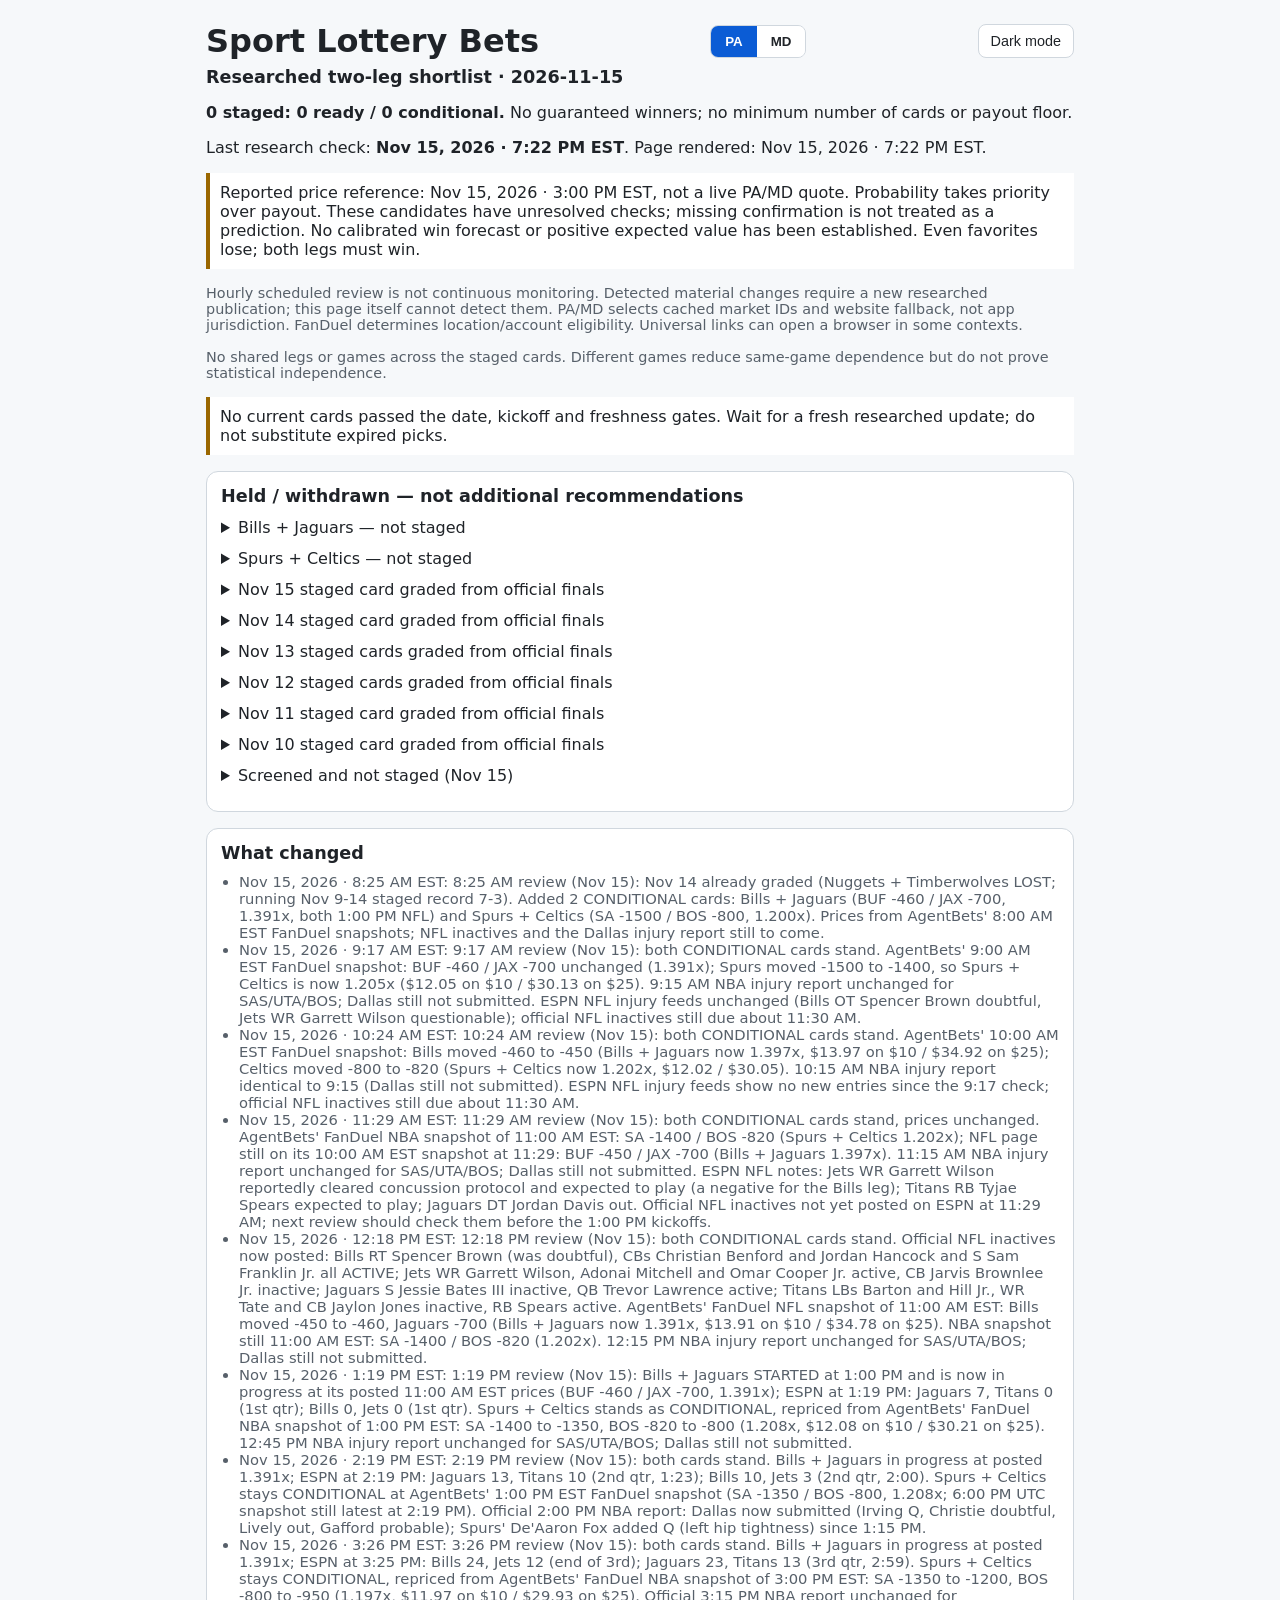
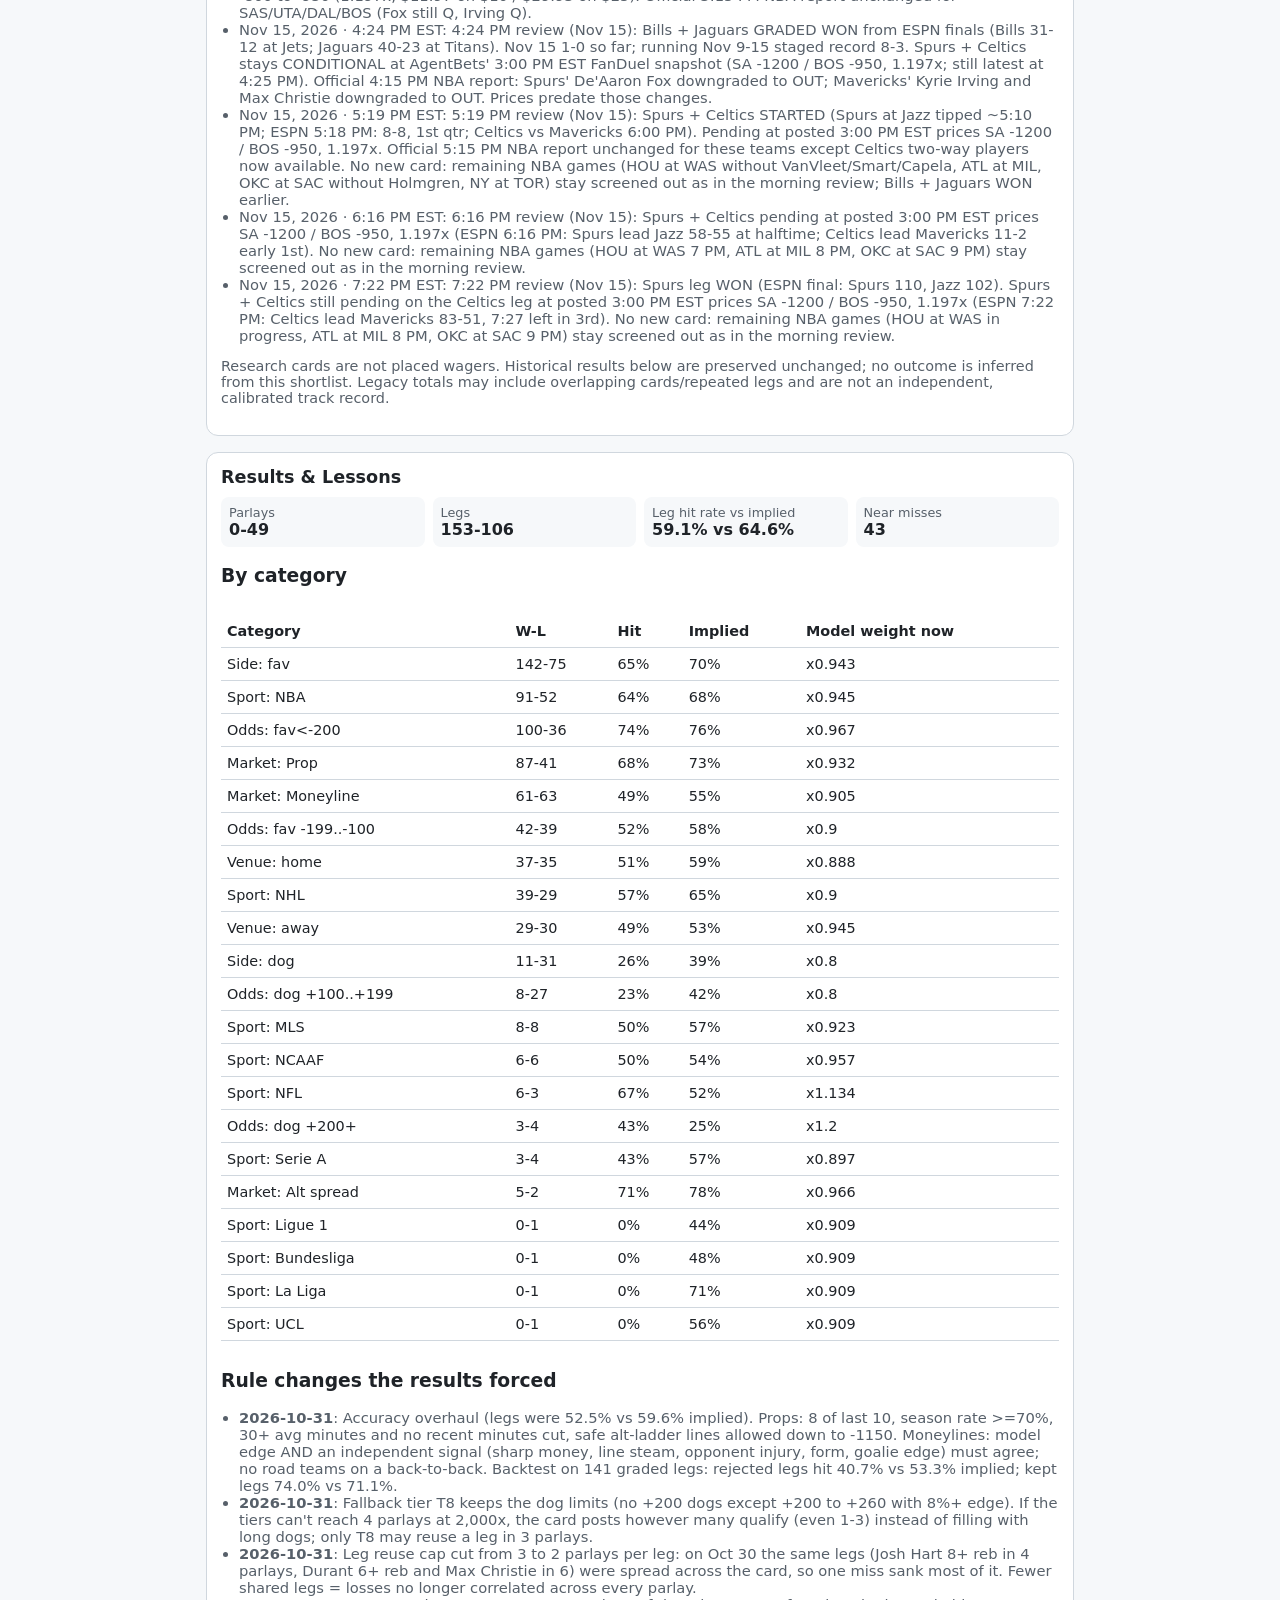
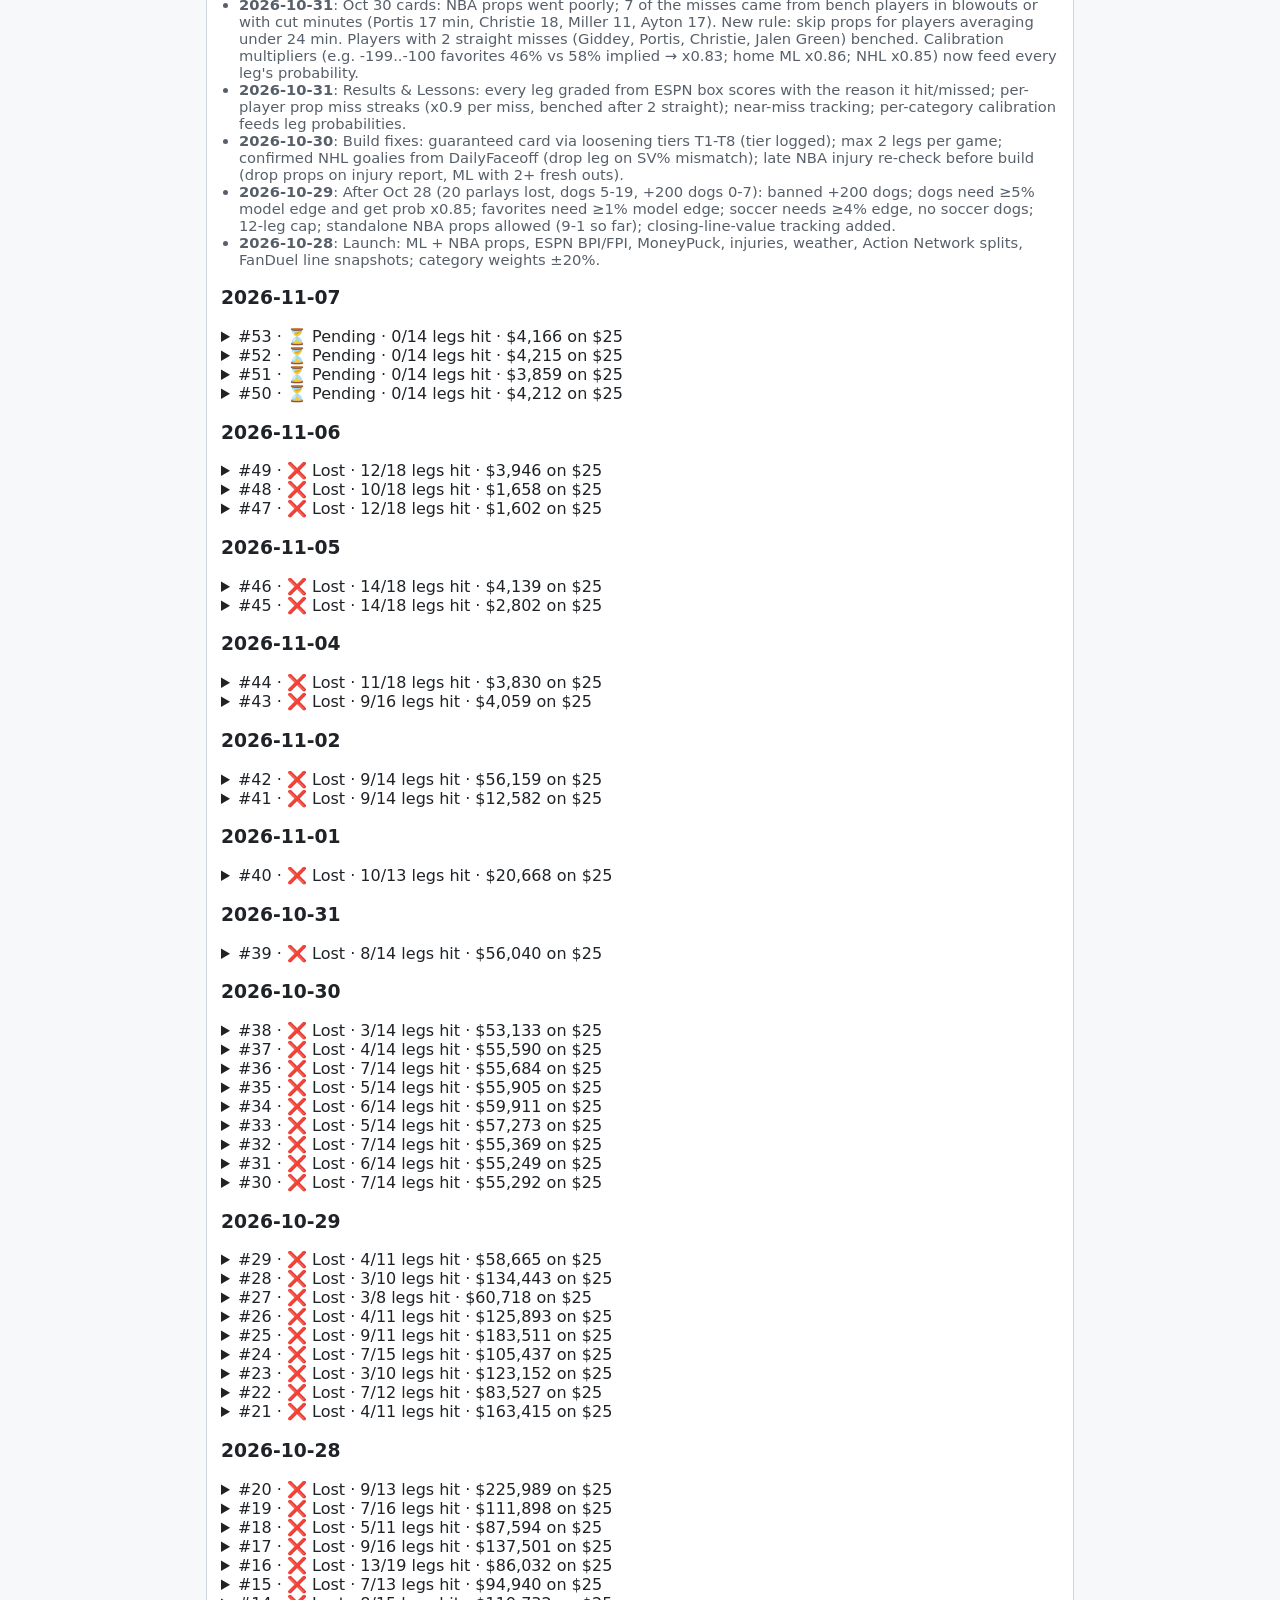
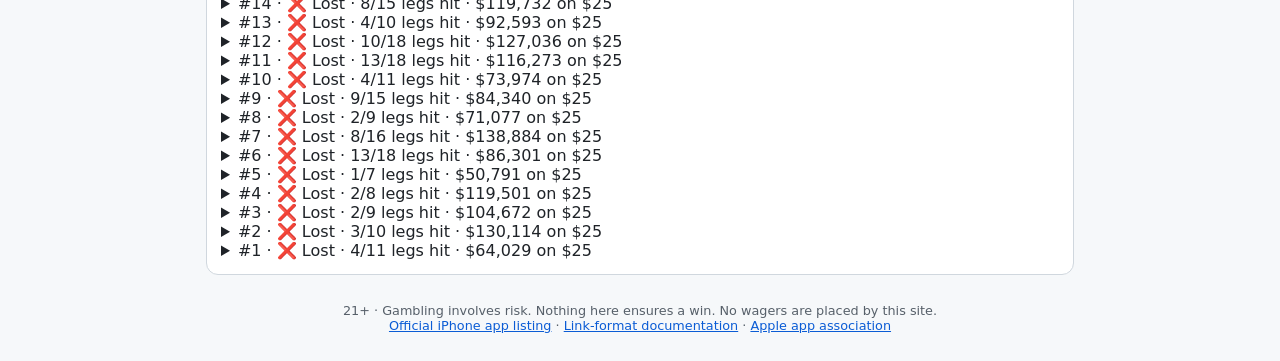
==== commit fa7a845b: "Hourly Nov 15 review 7:22 PM: Spurs leg won 110-102; Celtics leg pending (BOS 83-51, 3rd); no new ca" ====
--- a/docs/index.html
+++ b/docs/index.html
@@ -1 +1 @@
-<!doctype html><html lang="en" data-theme="light"><head><meta charset="utf-8"><meta name="viewport" content="width=device-width,initial-scale=1"><meta name="apple-itunes-app" content="app-id=1413721906, app-argument=https://sportsbook.fanduel.com/navigation/nfl"><title>Sport Lottery Bets · Researched two-leg shortlist</title><link rel="stylesheet" href="two-leg.css"><script src="two-leg.js" defer></script></head><body><main><header><h1>Sport Lottery Bets</h1><div class="st" role="group" aria-label="Betslip market state; app still uses geolocation"><button type="button" data-s="pa">PA</button><button type="button" data-s="md">MD</button></div><button id="tg" type="button">Dark mode</button></header><div id="today-two-leg" data-publication="2026-11-15"><h2>Researched two-leg shortlist · 2026-11-15</h2><p><strong id="current-count">0 staged: 0 ready / 0 conditional.</strong> No guaranteed winners; no minimum number of cards or payout floor.</p><p>Last research check: <strong>Nov 15, 2026 · 6:16 PM EST</strong>. Page rendered: Nov 15, 2026 · 6:16 PM EST.</p><p class="notice">Reported price reference: Nov 15, 2026 · 3:00 PM EST, not a live PA/MD quote. Probability takes priority over payout. These candidates have unresolved checks; missing confirmation is not treated as a prediction. No calibrated win forecast or positive expected value has been established. Even favorites lose; both legs must win.</p><p class="muted">Hourly scheduled review is not continuous monitoring. Detected material changes require a new researched publication; this page itself cannot detect them. PA/MD selects cached market IDs and website fallback, not app jurisdiction. FanDuel determines location/account eligibility. Universal links can open a browser in some contexts.</p><noscript><p class="notice">JavaScript is off: state defaults to PA and automatic expiry is unavailable. Do not use selection links after the printed review deadline or event start.</p></noscript><p id="expiry-note" role="status" aria-live="polite"></p><p class="muted">No shared legs or games across the staged cards. Different games reduce same-game dependence but do not prove statistical independence.</p><p class="notice">No current cards passed the date, kickoff and freshness gates. Wait for a fresh researched update; do not substitute expired picks.</p></div><section id="research-holds"><h2>Held / withdrawn — not additional recommendations</h2><details><summary>Bills + Jaguars — not staged</summary><article id="nov15-a" class="two-leg-card" data-staged="false" data-review-until="2026-11-15T13:00:00-05:00" data-day="2026-11-15"><h3>Bills + Jaguars</h3><p class="card-status">NOT STAGED</p><p>At least one event has started; no longer a pregame card.</p><p class="muted">Two road favorites with winning records against losing home teams; both 1:00 PM NFL kickoffs, different games</p><div class="leg"><h4>1. Buffalo Bills · Moneyline -460</h4><p>Buffalo Bills @ New York Jets<br>Nov 15, 2026 · 1:00 PM EST · MetLife Stadium</p><p><strong>Research reason:</strong> ESPN records: Bills 7-1 and 4-0 on the road; Jets 2-7 and 1-3 at home. Buffalo beat Baltimore 36-10 and Minnesota 23-6 in its last five and won at the Rams (37-34 OT) and at Las Vegas (33-30); its only loss was 29-26 to New England. The Jets have lost four of their last five, including 38-33 at home to Las Vegas and 28-25 at home to Miami. ESPN injury feed lists QB Josh Allen, RB James Cook III and WR Khalil Shakir active.</p><p><strong>Not yet resolved:</strong> Counterevidence and open items: Buffalo&#x27;s last three wins were all by 3 points, and it lost its most recent game. Jets WR Garrett Wilson, Adonai Mitchell and Omar Cooper Jr. are all active, so New York has its full receiver group. Wind gusts near 27 mph at MetLife could keep the score close. Resolved at inactives: Bills RT Spencer Brown and CBs Benford/Hancock and S Franklin Jr. are all ACTIVE (positive for Buffalo); Jets CB Jarvis Brownlee Jr. is inactive. Live PA/MD price not checked.</p><p class="muted">Official inactives (posted ~11:35 AM EST, via ESPN game/injury feeds, checked 12:18 PM EST): Bills INACTIVE: G Ar&#x27;maj Reed-Adams, S Jalon Kilgore, OT Jude Bowry, DE Mike Danna, DT Greg Gaines (WR Tyrell Shavers not activated from PUP). Bills ACTIVE: QB Josh Allen, RT Spencer Brown (was doubtful), CB Christian Benford, CB Jordan Hancock, S Sam Franklin Jr. Jets INACTIVE: CB Jarvis Brownlee Jr. (illness), WR Tim Patrick, TE Jelani Woods, LB Trevin Wallace, DE Nate Lynn. Jets ACTIVE: QB Geno Smith, WR Garrett Wilson (concussion), WR Adonai Mitchell, WR Omar Cooper Jr., CB Nahshon Wright, DT Harrison Phillips, DE Joseph Ossai.</p><p class="muted">Price snapshot: Nov 15, 2026 · 11:00 AM EST; reported, not live/state-verified. Research/availability checked: Nov 15, 2026 · 12:18 PM EST. Earlier game-center/weather snapshots are not live.</p><span class="sources">Sources: <a href="https://www.espn.com/nfl/game/_/gameId/401873054" rel="noopener">ESPN schedule</a> · <a href="https://www.espn.com/nfl/team/injuries/_/name/nyj/new-york-jets" rel="noopener">ESPN schedule</a> · <a href="https://www.espn.com/nfl/standings" rel="noopener">ESPN schedule</a> · <a href="https://www.accuweather.com/en/us/metlife-stadium-nj/07073/hourly-weather-forecast/52866_poi?day=1&amp;hbhhour=13&amp;lang=en-us" rel="noopener">www.accuweather.com</a> · <a href="https://agentbets.ai/odds/fanduel/nfl/" rel="noopener">Reported FanDuel odds</a></span></div><div class="leg"><h4>2. Jacksonville Jaguars · Moneyline -700</h4><p>Jacksonville Jaguars @ Tennessee Titans<br>Nov 15, 2026 · 1:00 PM EST · Nissan Stadium</p><p><strong>Research reason:</strong> ESPN records: Jaguars 6-2 (2-1 road); Titans 1-7 and 0-4 at home. Jacksonville has won four of its last five, including 33-10 at Baltimore, 42-7 over Indianapolis and 22-17 at Cincinnati. Tennessee has lost four of its last five, including 26-3 at home to Houston. QB Trevor Lawrence is listed active. Titans LBs Cody Barton and Anthony Hill Jr. and WR Carnell Tate are OUT, and G Peter Skoronski is on IR.</p><p><strong>Not yet resolved:</strong> Counterevidence and open items: Jacksonville&#x27;s secondary is thin (S Jessie Bates III inactive, S Silmon-Craig out, S Eric Murray IR) and DT Jordan Davis is out. Its two most recent wins were by 5 and 2 points. Tennessee won at Indianapolis (26-20) and lost close games to Cleveland (27-24) and at Cincinnati (43-36 OT). Divisional game. Resolved at inactives: Titans are without both LBs Barton and Hill Jr., WR Tate and CB Jaylon Jones (positive for Jacksonville); Titans RB Spears active. Live PA/MD price not checked.</p><p class="muted">Official inactives (posted ~11:35 AM EST, via ESPN game/injury feeds, checked 12:18 PM EST): Jaguars INACTIVE: S Jessie Bates III, WR CJ Williams, DE Wesley Williams, DT Albert Regis; S Cam&#x27;Ron Silmon-Craig out; DT Jordan Davis ruled out by coach Liam Coen; DE B.J. Green II, S Eric Murray, DT DaVon Hamilton, OT Anton Harrison IR. QB Trevor Lawrence active. Titans INACTIVE: LB Cody Barton, LB Anthony Hill Jr., WR Carnell Tate, CB Jaylon Jones, DT Jackie Marshall, OT Brandon Crenshaw-Dickson, RB Nicholas Singleton. Titans ACTIVE: QB Cam Ward, RB Tyjae Spears (knee).</p><p class="muted">Price snapshot: Nov 15, 2026 · 11:00 AM EST; reported, not live/state-verified. Research/availability checked: Nov 15, 2026 · 12:18 PM EST. Earlier game-center/weather snapshots are not live.</p><span class="sources">Sources: <a href="https://www.espn.com/nfl/game/_/gameId/401873057" rel="noopener">ESPN schedule</a> · <a href="https://www.espn.com/nfl/team/injuries/_/name/ten/tennessee-titans" rel="noopener">ESPN schedule</a> · <a href="https://www.espn.com/nfl/standings" rel="noopener">ESPN schedule</a> · <a href="https://agentbets.ai/odds/fanduel/nfl/" rel="noopener">Reported FanDuel odds</a></span></div><p class="payout">Theoretical total return: 1.391× · $10 → $13.91 · $25 → $34.78 (includes stake).</p><p class="muted">Different-game decimal prices multiplied; not a FanDuel parlay quote. Raw price-derived joint implied probability: 71.9% (includes bookmaker margin; not a calibrated forecast, edge, or guarantee).</p></article></details><details><summary>Spurs + Celtics — not staged</summary><article id="nov15-b" class="two-leg-card" data-staged="false" data-review-until="2026-11-15T17:00:00-05:00" data-day="2026-11-15"><h3>Spurs + Celtics</h3><p class="card-status">NOT STAGED</p><p>At least one event has started; no longer a pregame card.</p><p class="muted">Two heavy NBA favorites; Jazz missing four rotation players, Mavericks on a back-to-back; small payout</p><div class="leg"><h4>1. San Antonio Spurs · Moneyline -1200</h4><p>San Antonio Spurs @ Utah Jazz<br>Nov 15, 2026 · 5:00 PM EST · Delta Center</p><p><strong>Research reason:</strong> ESPN records: Spurs 11-2 (6-0 road) and have won five straight, including 124-109 at Sacramento, 122-96 at Phoenix and 123-85 over Golden State on Friday. Utah is 1-12 (1-6 home) and has lost five straight. The official 4:15 PM report lists Utah without Lauri Markkanen (hand fracture), Jaren Jackson Jr. (MCL tear), Jusuf Nurkic and Jaxson Hayes. Both teams had Saturday off.</p><p><strong>Not yet resolved:</strong> Counterevidence and open items: De&#x27;Aaron Fox is now OUT (left hip tightness, 4:15 PM report) along with Tobias Harris (calf), so San Antonio is without two starters-level players; the -1200 price predates Fox&#x27;s downgrade. Utah lost only 125-118 at Houston on Friday and 115-109 to Miami, so it has kept some games close. Nov 14&#x27;s -1350 Timberwolves leg lost, so heavy favorites are not locks. Starters not confirmed; other Spurs participation is only inferred from being off the report. Live PA/MD price not checked.</p><p class="muted">Official 4:15 PM ET NBA report: Spurs: De&#x27;Aaron Fox OUT (left hip tightness; questionable at 1:15-3:15 PM, now out); Tobias Harris, Jayden Quaintance OUT; two-way Brown, Gillespie OUT. Jazz: Markkanen, Jackson Jr., Nurkic, Hayes OUT; two-way Alexander, Bufkin, H. Ingram OUT. Starters not confirmed.</p><p class="muted">Price snapshot: Nov 15, 2026 · 3:00 PM EST; reported, not live/state-verified. Research/availability checked: Nov 15, 2026 · 4:24 PM EST. Earlier game-center/weather snapshots are not live.</p><span class="sources">Sources: <a href="https://www.espn.com/nba/game/_/gameId/401909988" rel="noopener">ESPN schedule</a> · <a href="https://www.espn.com/nba/standings" rel="noopener">ESPN schedule</a> · <a href="https://www.espn.com/nba/scoreboard/_/date/20261113" rel="noopener">ESPN schedule</a> · <a href="https://ak-static.cms.nba.com/referee/injury/Injury-Report_2026-11-15_04_15PM.pdf" rel="noopener">ak-static.cms.nba.com</a> · <a href="https://agentbets.ai/odds/fanduel/nba/" rel="noopener">Reported FanDuel odds</a></span></div><div class="leg"><h4>2. Boston Celtics · Moneyline -950</h4><p>Dallas Mavericks @ Boston Celtics<br>Nov 15, 2026 · 6:00 PM EST · TD Garden</p><p><strong>Research reason:</strong> Dallas is on the second night of a back-to-back after losing 127-117 at Cleveland last night, its second straight road loss (133-94 at Minnesota on Thursday). ESPN records: Mavericks 7-6, 2-4 on the road; Celtics 10-2, 5-0 at home, winners of five straight (including 123-101 at Philadelphia and 119-80 at Charlotte). The official 4:15 PM report has Dallas without Dereck Lively II (OUT), Max Christie OUT and Kyrie Irving OUT (both downgraded at 4:15 PM). Boston&#x27;s only entries on the 4:15 PM official report are G League/two-way players.</p><p><strong>Not yet resolved:</strong> Counterevidence and open items: Daniel Gafford is PROBABLE and Santi Aldama questionable. Boston plays Orlando tomorrow (front end of its own back-to-back), so it could manage minutes. Boston&#x27;s last win was only 98-93 at Toronto. The -950 price predates Irving&#x27;s downgrade to OUT. Starters not confirmed. Live PA/MD price not checked.</p><p class="muted">Official 4:15 PM ET NBA report: Mavericks: Kyrie Irving OUT (left knee injury management; was questionable), Max Christie OUT (ankle; was doubtful), Santi Aldama QUESTIONABLE (ankle), Dereck Lively II, Tarik Biberovic, Sergio de Larrea OUT, Daniel Gafford PROBABLE (shoulder), Caleb Martin AVAILABLE. Celtics: only two-way/G League players listed (Carter, Cenac Jr., Mitchell, A. Williams QUESTIONABLE). Starters not confirmed.</p><p class="muted">Price snapshot: Nov 15, 2026 · 3:00 PM EST; reported, not live/state-verified. Research/availability checked: Nov 15, 2026 · 4:24 PM EST. Earlier game-center/weather snapshots are not live.</p><span class="sources">Sources: <a href="https://www.espn.com/nba/game/_/gameId/401909989" rel="noopener">ESPN schedule</a> · <a href="https://www.espn.com/nba/scoreboard/_/date/20261114" rel="noopener">ESPN schedule</a> · <a href="https://www.espn.com/nba/standings" rel="noopener">ESPN schedule</a> · <a href="https://ak-static.cms.nba.com/referee/injury/Injury-Report_2026-11-15_04_15PM.pdf" rel="noopener">ak-static.cms.nba.com</a> · <a href="https://agentbets.ai/odds/fanduel/nba/" rel="noopener">Reported FanDuel odds</a></span></div><p class="payout">Theoretical total return: 1.197× · $10 → $11.97 · $25 → $29.93 (includes stake).</p><p class="muted">Different-game decimal prices multiplied; not a FanDuel parlay quote. Raw price-derived joint implied probability: 83.5% (includes bookmaker margin; not a calibrated forecast, edge, or guarantee).</p></article></details><details><summary>Nov 15 staged card graded from official finals</summary><p>Bills + Jaguars (posted 11:00 AM EST prices BUF -460 / JAX -700, 1.391x) WON: Bills 31, Jets 12; Jaguars 40, Titans 23 (ESPN finals). Nov 15 staged record so far: 1 win, 0 losses, with Spurs + Celtics still pending. Running two-leg staged record Nov 9-15: 8 wins, 3 losses. These are staged research cards, not recorded wagers. Lesson: both road favorites with winning records against losing home teams pulled away in the second half after close first halves (JAX led 13-10 and BUF 10-3 late in the 2nd quarter), so early closeness alone was not a reason to abandon them.</p><span class="sources">Sources: <a href="https://www.espn.com/nfl/scoreboard/_/week/11" rel="noopener">ESPN schedule</a> · <a href="https://www.espn.com/nfl/game/_/gameId/401873054" rel="noopener">ESPN schedule</a></span></details><details><summary>Nov 14 staged card graded from official finals</summary><p>Nuggets + Timberwolves (posted 6:00 PM EST prices DEN -620 / MIN -1350, 1.247x) LOST: Nuggets 116, Pelicans 108 (won); Bulls 117, Timberwolves 106 (lost). Nov 14 staged record: 0 wins, 1 loss. Running two-leg staged record Nov 9-14: 7 wins, 3 losses. These are staged research cards, not recorded wagers. Lesson: a -1350 home favorite against a tired opponent on the second night of a back-to-back still lost by 11; Chicago led from early on. Very short prices add little payout and do not remove upset risk, so a single heavy-favorite leg is not a lock.</p><span class="sources">Sources: <a href="https://www.espn.com/nba/scoreboard/_/date/20261114" rel="noopener">ESPN schedule</a> · <a href="https://www.espn.com/nba/game/_/gameId/401909980" rel="noopener">ESPN schedule</a> · <a href="https://www.espn.com/nba/game/_/gameId/401909984" rel="noopener">ESPN schedule</a></span></details><details><summary>Nov 13 staged cards graded from official finals</summary><p>Rockets + Spurs (posted 7:00 PM EST prices HOU -1100 / SA -750, 1.236x) WON: Rockets 125, Jazz 118; Spurs 123, Warriors 85. Blazers + Magic (posted 6:00 PM EST prices POR -460 / ORL -420, 1.507x) WON: Magic 107, Bucks 99; Trail Blazers 120, Kings 107. Knicks + Hawks (posted 6:00 PM EST prices NY -335 / ATL -290, 1.746x) LOST: Pacers 106, Knicks 104; Bulls 125, Hawks 117 (OT). Nov 13 staged record: 2 wins, 1 loss. Running two-leg staged record Nov 9-13: 7 wins, 2 losses. These are staged research cards, not recorded wagers. Lesson: the losing card was the lowest-priced pair (both legs near -300, both on the road); both of its legs lost, while the two cards built on -420 or shorter legs won.</p><span class="sources">Sources: <a href="https://www.espn.com/nba/scoreboard/_/date/20261113" rel="noopener">ESPN schedule</a> · <a href="https://www.espn.com/nba/game/_/gameId/401909296" rel="noopener">ESPN schedule</a> · <a href="https://www.espn.com/nba/game/_/gameId/401909297" rel="noopener">ESPN schedule</a> · <a href="https://www.espn.com/nba/game/_/gameId/401909299" rel="noopener">ESPN schedule</a> · <a href="https://www.espn.com/nba/game/_/gameId/401909301" rel="noopener">ESPN schedule</a> · <a href="https://www.espn.com/nba/game/_/gameId/401909302" rel="noopener">ESPN schedule</a> · <a href="https://www.espn.com/nba/game/_/gameId/401909303" rel="noopener">ESPN schedule</a></span></details><details><summary>Nov 12 staged cards graded from official finals</summary><p>Pistons + 76ers (posted 6:00 PM EST prices DET -480 / PHI -255, 1.682x) WON: 76ers 123, Raptors 112; Pistons 144, Wizards 140 (2OT). Timberwolves + Suns (posted 7:00 PM EST prices MIN -230 / PHX -225, 2.072x) WON: Timberwolves 133, Mavericks 94; Suns 101, Hornets 96 (ESPN finals). Nov 12 staged record: 2 wins, 0 losses. Running two-leg staged record Nov 9-12: 5 wins, 1 loss. These are staged research cards, not recorded wagers. Lesson: both cards included a leg that was close late (2OT in Washington; Suns up six with under three minutes left), so favorite prices reflect but do not remove risk.</p><span class="sources">Sources: <a href="https://www.espn.com/nba/scoreboard/_/date/20261112" rel="noopener">ESPN schedule</a> · <a href="https://www.espn.com/nba/game/_/gameId/401909976" rel="noopener">ESPN schedule</a> · <a href="https://www.espn.com/nba/game/_/gameId/401909977" rel="noopener">ESPN schedule</a> · <a href="https://www.espn.com/nba/game/_/gameId/401909978" rel="noopener">ESPN schedule</a> · <a href="https://www.espn.com/nba/game/_/gameId/401909979" rel="noopener">ESPN schedule</a></span></details><details><summary>Nov 11 staged card graded from official finals</summary><p>Spurs + Lakers (posted 7:21 PM at SA -1350 / LAL -950, 1.187x) WON: Spurs 124, Bulls 119; Lakers 123, Bucks 112 (ESPN finals). Nov 11 staged record: 1 win, 0 losses; the withdrawn Celtics + Knicks card is not counted. Running two-leg staged record Nov 9-11: 3 wins, 1 loss. These are staged research cards, not recorded wagers. Lesson: the Spurs, without Harris and Vassell, trailed by 14 in the 3rd before winning by five, so even a -1350 road favorite missing two rotation guards is not a lock; heavy prices reflect but do not remove that risk. Withdrawing Celtics + Knicks after the George/Towns reports avoided a Knicks loss, one data point and not proof the rule improves results.</p><span class="sources">Sources: <a href="https://www.espn.com/nba/scoreboard/_/date/20261111" rel="noopener">ESPN schedule</a> · <a href="https://www.espn.com/nba/game/_/gameId/401909969" rel="noopener">ESPN schedule</a> · <a href="https://www.espn.com/nba/game/_/gameId/401909971" rel="noopener">ESPN schedule</a></span></details><details><summary>Nov 10 staged card graded from official finals</summary><p>Knicks + Heat (posted 6:24 PM at NY -1200 / MIA -405, 1.351x) WON: Knicks 117, Bucks 85; Heat 115, Jazz 109 (ESPN finals). Nov 10 staged record: 1 win, 0 losses. Running two-leg staged record Nov 9-10: 2 wins, 1 loss. These are staged research cards, not recorded wagers. Lesson: the Heat leg was the closer one (Utah within six late) even with Utah missing its top four listed players, so road favorites near -400 still carry real risk.</p><span class="sources">Sources: <a href="https://www.espn.com/nba/scoreboard/_/date/20261110" rel="noopener">ESPN schedule</a> · <a href="https://www.espn.com/nba/game/_/gameId/401909960" rel="noopener">ESPN schedule</a> · <a href="https://www.espn.com/nba/game/_/gameId/401909963" rel="noopener">ESPN schedule</a></span></details><details><summary>Screened and not staged (Nov 15)</summary><p>Seahawks (-310 at LV): QB Sam Darnold, OT Charles Cross, G Quenton Nelson, DT Leonard Williams all OUT. Rams (-500 at ARI): lost 18-16 at home to Arizona this season and have lost two straight; DE Myles Garrett and CB Trent McDuffie questionable. Thunder (-500 at SAC): Holmgren, Jalen Williams, Wallace, Jaylin Williams OUT (Nov 14 lesson: favorites missing key players are not locks). Rockets (-405 at WAS): VanVleet, Capela OUT, Smart suspended, Houston plays at Miami tomorrow. 76ers (-290 vs IND): Embiid OUT. Patriots at Lions (9:30 AM Munich) starts too soon for full checks; other NFL games are near coin flips.</p><span class="sources">Sources: <a href="https://agentbets.ai/odds/fanduel/nfl/" rel="noopener">Reported FanDuel odds</a> · <a href="https://agentbets.ai/odds/fanduel/nba/" rel="noopener">Reported FanDuel odds</a> · <a href="https://ak-static.cms.nba.com/referee/injury/Injury-Report_2026-11-15_08_15AM.pdf" rel="noopener">ak-static.cms.nba.com</a> · <a href="https://www.espn.com/nfl/game/_/gameId/401873062" rel="noopener">ESPN schedule</a> · <a href="https://www.espn.com/nfl/game/_/gameId/401873061" rel="noopener">ESPN schedule</a></span></details></section><section id="update-log"><h2>What changed</h2><ul><li>Nov 15, 2026 · 8:25 AM EST: 8:25 AM review (Nov 15): Nov 14 already graded (Nuggets + Timberwolves LOST; running Nov 9-14 staged record 7-3). Added 2 CONDITIONAL cards: Bills + Jaguars (BUF -460 / JAX -700, 1.391x, both 1:00 PM NFL) and Spurs + Celtics (SA -1500 / BOS -800, 1.200x). Prices from AgentBets&#x27; 8:00 AM EST FanDuel snapshots; NFL inactives and the Dallas injury report still to come.</li><li>Nov 15, 2026 · 9:17 AM EST: 9:17 AM review (Nov 15): both CONDITIONAL cards stand. AgentBets&#x27; 9:00 AM EST FanDuel snapshot: BUF -460 / JAX -700 unchanged (1.391x); Spurs moved -1500 to -1400, so Spurs + Celtics is now 1.205x ($12.05 on $10 / $30.13 on $25). 9:15 AM NBA injury report unchanged for SAS/UTA/BOS; Dallas still not submitted. ESPN NFL injury feeds unchanged (Bills OT Spencer Brown doubtful, Jets WR Garrett Wilson questionable); official NFL inactives still due about 11:30 AM.</li><li>Nov 15, 2026 · 10:24 AM EST: 10:24 AM review (Nov 15): both CONDITIONAL cards stand. AgentBets&#x27; 10:00 AM EST FanDuel snapshot: Bills moved -460 to -450 (Bills + Jaguars now 1.397x, $13.97 on $10 / $34.92 on $25); Celtics moved -800 to -820 (Spurs + Celtics now 1.202x, $12.02 / $30.05). 10:15 AM NBA injury report identical to 9:15 (Dallas still not submitted). ESPN NFL injury feeds show no new entries since the 9:17 check; official NFL inactives still due about 11:30 AM.</li><li>Nov 15, 2026 · 11:29 AM EST: 11:29 AM review (Nov 15): both CONDITIONAL cards stand, prices unchanged. AgentBets&#x27; FanDuel NBA snapshot of 11:00 AM EST: SA -1400 / BOS -820 (Spurs + Celtics 1.202x); NFL page still on its 10:00 AM EST snapshot at 11:29: BUF -450 / JAX -700 (Bills + Jaguars 1.397x). 11:15 AM NBA injury report unchanged for SAS/UTA/BOS; Dallas still not submitted. ESPN NFL notes: Jets WR Garrett Wilson reportedly cleared concussion protocol and expected to play (a negative for the Bills leg); Titans RB Tyjae Spears expected to play; Jaguars DT Jordan Davis out. Official NFL inactives not yet posted on ESPN at 11:29 AM; next review should check them before the 1:00 PM kickoffs.</li><li>Nov 15, 2026 · 12:18 PM EST: 12:18 PM review (Nov 15): both CONDITIONAL cards stand. Official NFL inactives now posted: Bills RT Spencer Brown (was doubtful), CBs Christian Benford and Jordan Hancock and S Sam Franklin Jr. all ACTIVE; Jets WR Garrett Wilson, Adonai Mitchell and Omar Cooper Jr. active, CB Jarvis Brownlee Jr. inactive; Jaguars S Jessie Bates III inactive, QB Trevor Lawrence active; Titans LBs Barton and Hill Jr., WR Tate and CB Jaylon Jones inactive, RB Spears active. AgentBets&#x27; FanDuel NFL snapshot of 11:00 AM EST: Bills moved -450 to -460, Jaguars -700 (Bills + Jaguars now 1.391x, $13.91 on $10 / $34.78 on $25). NBA snapshot still 11:00 AM EST: SA -1400 / BOS -820 (1.202x). 12:15 PM NBA injury report unchanged for SAS/UTA/BOS; Dallas still not submitted.</li><li>Nov 15, 2026 · 1:19 PM EST: 1:19 PM review (Nov 15): Bills + Jaguars STARTED at 1:00 PM and is now in progress at its posted 11:00 AM EST prices (BUF -460 / JAX -700, 1.391x); ESPN at 1:19 PM: Jaguars 7, Titans 0 (1st qtr); Bills 0, Jets 0 (1st qtr). Spurs + Celtics stands as CONDITIONAL, repriced from AgentBets&#x27; FanDuel NBA snapshot of 1:00 PM EST: SA -1400 to -1350, BOS -820 to -800 (1.208x, $12.08 on $10 / $30.21 on $25). 12:45 PM NBA injury report unchanged for SAS/UTA/BOS; Dallas still not submitted.</li><li>Nov 15, 2026 · 2:19 PM EST: 2:19 PM review (Nov 15): both cards stand. Bills + Jaguars in progress at posted 1.391x; ESPN at 2:19 PM: Jaguars 13, Titans 10 (2nd qtr, 1:23); Bills 10, Jets 3 (2nd qtr, 2:00). Spurs + Celtics stays CONDITIONAL at AgentBets&#x27; 1:00 PM EST FanDuel snapshot (SA -1350 / BOS -800, 1.208x; 6:00 PM UTC snapshot still latest at 2:19 PM). Official 2:00 PM NBA report: Dallas now submitted (Irving Q, Christie doubtful, Lively out, Gafford probable); Spurs&#x27; De&#x27;Aaron Fox added Q (left hip tightness) since 1:15 PM.</li><li>Nov 15, 2026 · 3:26 PM EST: 3:26 PM review (Nov 15): both cards stand. Bills + Jaguars in progress at posted 1.391x; ESPN at 3:25 PM: Bills 24, Jets 12 (end of 3rd); Jaguars 23, Titans 13 (3rd qtr, 2:59). Spurs + Celtics stays CONDITIONAL, repriced from AgentBets&#x27; FanDuel NBA snapshot of 3:00 PM EST: SA -1350 to -1200, BOS -800 to -950 (1.197x, $11.97 on $10 / $29.93 on $25). Official 3:15 PM NBA report unchanged for SAS/UTA/DAL/BOS (Fox still Q, Irving Q).</li><li>Nov 15, 2026 · 4:24 PM EST: 4:24 PM review (Nov 15): Bills + Jaguars GRADED WON from ESPN finals (Bills 31-12 at Jets; Jaguars 40-23 at Titans). Nov 15 1-0 so far; running Nov 9-15 staged record 8-3. Spurs + Celtics stays CONDITIONAL at AgentBets&#x27; 3:00 PM EST FanDuel snapshot (SA -1200 / BOS -950, 1.197x; still latest at 4:25 PM). Official 4:15 PM NBA report: Spurs&#x27; De&#x27;Aaron Fox downgraded to OUT; Mavericks&#x27; Kyrie Irving and Max Christie downgraded to OUT. Prices predate those changes.</li><li>Nov 15, 2026 · 5:19 PM EST: 5:19 PM review (Nov 15): Spurs + Celtics STARTED (Spurs at Jazz tipped ~5:10 PM; ESPN 5:18 PM: 8-8, 1st qtr; Celtics vs Mavericks 6:00 PM). Pending at posted 3:00 PM EST prices SA -1200 / BOS -950, 1.197x. Official 5:15 PM NBA report unchanged for these teams except Celtics two-way players now available. No new card: remaining NBA games (HOU at WAS without VanVleet/Smart/Capela, ATL at MIL, OKC at SAC without Holmgren, NY at TOR) stay screened out as in the morning review; Bills + Jaguars WON earlier.</li><li>Nov 15, 2026 · 6:16 PM EST: 6:16 PM review (Nov 15): Spurs + Celtics pending at posted 3:00 PM EST prices SA -1200 / BOS -950, 1.197x (ESPN 6:16 PM: Spurs lead Jazz 58-55 at halftime; Celtics lead Mavericks 11-2 early 1st). No new card: remaining NBA games (HOU at WAS 7 PM, ATL at MIL 8 PM, OKC at SAC 9 PM) stay screened out as in the morning review.</li></ul><p class="muted">Research cards are not placed wagers. Historical results below are preserved unchanged; no outcome is inferred from this shortlist. Legacy totals may include overlapping cards/repeated legs and are not an independent, calibrated track record.</p></section><section id=results><h2>Results &amp; Lessons</h2><div class=s><div>Parlays<b>0-49</b></div><div>Legs<b>153-106</b></div><div>Leg hit rate vs implied<b>59.1% vs 64.6%</b></div><div>Near misses<b>43</b></div></div><h3>By category</h3><div class=t><table><tr><th>Category</th><th>W-L</th><th>Hit</th><th>Implied</th><th>Model weight now</th></tr><tr><td>Side: fav</td><td>142-75</td><td>65%</td><td>70%</td><td>x0.943</td></tr><tr><td>Sport: NBA</td><td>91-52</td><td>64%</td><td>68%</td><td>x0.945</td></tr><tr><td>Odds: fav&lt;-200</td><td>100-36</td><td>74%</td><td>76%</td><td>x0.967</td></tr><tr><td>Market: Prop</td><td>87-41</td><td>68%</td><td>73%</td><td>x0.932</td></tr><tr><td>Market: Moneyline</td><td>61-63</td><td>49%</td><td>55%</td><td>x0.905</td></tr><tr><td>Odds: fav -199..-100</td><td>42-39</td><td>52%</td><td>58%</td><td>x0.9</td></tr><tr><td>Venue: home</td><td>37-35</td><td>51%</td><td>59%</td><td>x0.888</td></tr><tr><td>Sport: NHL</td><td>39-29</td><td>57%</td><td>65%</td><td>x0.9</td></tr><tr><td>Venue: away</td><td>29-30</td><td>49%</td><td>53%</td><td>x0.945</td></tr><tr><td>Side: dog</td><td>11-31</td><td>26%</td><td>39%</td><td>x0.8</td></tr><tr><td>Odds: dog +100..+199</td><td>8-27</td><td>23%</td><td>42%</td><td>x0.8</td></tr><tr><td>Sport: MLS</td><td>8-8</td><td>50%</td><td>57%</td><td>x0.923</td></tr><tr><td>Sport: NCAAF</td><td>6-6</td><td>50%</td><td>54%</td><td>x0.957</td></tr><tr><td>Sport: NFL</td><td>6-3</td><td>67%</td><td>52%</td><td>x1.134</td></tr><tr><td>Odds: dog +200+</td><td>3-4</td><td>43%</td><td>25%</td><td>x1.2</td></tr><tr><td>Sport: Serie A</td><td>3-4</td><td>43%</td><td>57%</td><td>x0.897</td></tr><tr><td>Market: Alt spread</td><td>5-2</td><td>71%</td><td>78%</td><td>x0.966</td></tr><tr><td>Sport: Ligue 1</td><td>0-1</td><td>0%</td><td>44%</td><td>x0.909</td></tr><tr><td>Sport: Bundesliga</td><td>0-1</td><td>0%</td><td>48%</td><td>x0.909</td></tr><tr><td>Sport: La Liga</td><td>0-1</td><td>0%</td><td>71%</td><td>x0.909</td></tr><tr><td>Sport: UCL</td><td>0-1</td><td>0%</td><td>56%</td><td>x0.909</td></tr></table></div><h3>Rule changes the results forced</h3><ul><li><b>2026-10-31</b>: Accuracy overhaul (legs were 52.5% vs 59.6% implied). Props: 8 of last 10, season rate &gt;=70%, 30+ avg minutes and no recent minutes cut, safe alt-ladder lines allowed down to -1150. Moneylines: model edge AND an independent signal (sharp money, line steam, opponent injury, form, goalie edge) must agree; no road teams on a back-to-back. Backtest on 141 graded legs: rejected legs hit 40.7% vs 53.3% implied; kept legs 74.0% vs 71.1%.</li><li><b>2026-10-31</b>: Fallback tier T8 keeps the dog limits (no +200 dogs except +200 to +260 with 8%+ edge). If the tiers can&#x27;t reach 4 parlays at 2,000x, the card posts however many qualify (even 1-3) instead of filling with long dogs; only T8 may reuse a leg in 3 parlays.</li><li><b>2026-10-31</b>: Leg reuse cap cut from 3 to 2 parlays per leg: on Oct 30 the same legs (Josh Hart 8+ reb in 4 parlays, Durant 6+ reb and Max Christie in 6) were spread across the card, so one miss sank most of it. Fewer shared legs = losses no longer correlated across every parlay.</li><li><b>2026-10-31</b>: Oct 30 cards: NBA props went poorly; 7 of the misses came from bench players in blowouts or with cut minutes (Portis 17 min, Christie 18, Miller 11, Ayton 17). New rule: skip props for players averaging under 24 min. Players with 2 straight misses (Giddey, Portis, Christie, Jalen Green) benched. Calibration multipliers (e.g. -199..-100 favorites 46% vs 58% implied → x0.83; home ML x0.86; NHL x0.85) now feed every leg&#x27;s probability.</li><li><b>2026-10-31</b>: Results &amp; Lessons: every leg graded from ESPN box scores with the reason it hit/missed; per-player prop miss streaks (x0.9 per miss, benched after 2 straight); near-miss tracking; per-category calibration feeds leg probabilities.</li><li><b>2026-10-30</b>: Build fixes: guaranteed card via loosening tiers T1-T8 (tier logged); max 2 legs per game; confirmed NHL goalies from DailyFaceoff (drop leg on SV% mismatch); late NBA injury re-check before build (drop props on injury report, ML with 2+ fresh outs).</li><li><b>2026-10-29</b>: After Oct 28 (20 parlays lost, dogs 5-19, +200 dogs 0-7): banned +200 dogs; dogs need ≥5% model edge and get prob x0.85; favorites need ≥1% model edge; soccer needs ≥4% edge, no soccer dogs; 12-leg cap; standalone NBA props allowed (9-1 so far); closing-line-value tracking added.</li><li><b>2026-10-28</b>: Launch: ML + NBA props, ESPN BPI/FPI, MoneyPuck, injuries, weather, Action Network splits, FanDuel line snapshots; category weights ±20%.</li></ul><h3>2026-11-07</h3><details><summary>#53 · ⏳ Pending · 0/14 legs hit · $4,166 on $25</summary></details><details><summary>#52 · ⏳ Pending · 0/14 legs hit · $4,215 on $25</summary></details><details><summary>#51 · ⏳ Pending · 0/14 legs hit · $3,859 on $25</summary></details><details><summary>#50 · ⏳ Pending · 0/14 legs hit · $4,212 on $25</summary></details><h3>2026-11-06</h3><details><summary>#49 · ❌ Lost · 12/18 legs hit · $3,946 on $25</summary><p><small>Why it lost:</small></p><ul><li><b>Adam Fantilli 2+ shots on goal</b> (-345): 0 SOG vs 2+ needed, ? min; line: ? pts/? reb/? ast/? 3PT</li><li><b>Luka Doncic 6+ assists</b> (-340): 5 ast vs 6+ needed, 38 min; line: 53 pts/5 reb/5 ast/5-15 3PT</li><li><b>Zion Williamson 15+ points</b> (-350): 13 pts vs 15+ needed, 36 min; line: 13 pts/8 reb/4 ast/0-0 3PT</li></ul><p><b>What I learned:</b> Adam Fantilli: prop miss streak 1 → prop weight x0.9 | Luka Doncic: prop miss streak 1 → prop weight x0.9 | Zion Williamson: prop miss streak 1 → prop weight x0.9</p></details><details><summary>#48 · ❌ Lost · 10/18 legs hit · $1,658 on $25</summary><p><small>Why it lost:</small></p><ul><li><b>Adam Fantilli 2+ shots on goal</b> (-355): 0 SOG vs 2+ needed, ? min; line: ? pts/? reb/? ast/? 3PT</li><li><b>Austin Reaves 4+ assists</b> (-390): 2 ast vs 4+ needed, 38 min; line: 25 pts/3 reb/2 ast/1-8 3PT</li><li><b>Luka Doncic 6+ assists</b> (-340): 5 ast vs 6+ needed, 38 min; line: 53 pts/5 reb/5 ast/5-15 3PT</li><li><b>Zion Williamson 15+ points</b> (-350): 13 pts vs 15+ needed, 36 min; line: 13 pts/8 reb/4 ast/0-0 3PT</li><li><b>Denton Mateychuk 1+ shots on goal</b> (-590): 0 SOG vs 1+ needed, ? min; line: ? pts/? reb/? ast/? 3PT</li><li><b>Ivar Stenberg 1+ shots on goal</b> (-460): 0 SOG vs 1+ needed, ? min; line: ? pts/? reb/? ast/? 3PT</li><li><b>Dylan Harper 4+ rebounds</b> (-480): 2 reb vs 4+ needed, 28 min, blowout win by 15 (SA 124, SAC 109); line: 19 pts/2 reb/3 ast/1-2 3PT</li></ul><p><b>What I learned:</b> Adam Fantilli: prop miss streak 1 → prop weight x0.9 | Austin Reaves: prop miss streak 2 → prop weight x0.81 and benched until he hits again | Luka Doncic: prop miss streak 1 → prop weight x0.9 | Zion Williamson: prop miss streak 1 → prop weight x0.9</p></details><details><summary>#47 · ❌ Lost · 12/18 legs hit · $1,602 on $25</summary><p><small>Why it lost:</small></p><ul><li><b>Adam Fantilli 2+ shots on goal</b> (-355): 0 SOG vs 2+ needed, ? min; line: ? pts/? reb/? ast/? 3PT</li><li><b>Luka Doncic 6+ assists</b> (-340): 5 ast vs 6+ needed, 38 min; line: 53 pts/5 reb/5 ast/5-15 3PT</li><li><b>Zion Williamson 15+ points</b> (-350): 13 pts vs 15+ needed, 36 min; line: 13 pts/8 reb/4 ast/0-0 3PT</li><li><b>Denton Mateychuk 1+ shots on goal</b> (-590): 0 SOG vs 1+ needed, ? min; line: ? pts/? reb/? ast/? 3PT</li><li><b>Dylan Harper 4+ rebounds</b> (-480): 2 reb vs 4+ needed, 28 min, blowout win by 15 (SA 124, SAC 109); line: 19 pts/2 reb/3 ast/1-2 3PT</li></ul><p><b>What I learned:</b> Adam Fantilli: prop miss streak 1 → prop weight x0.9 | Luka Doncic: prop miss streak 1 → prop weight x0.9 | Zion Williamson: prop miss streak 1 → prop weight x0.9 | Denton Mateychuk: prop miss streak 1 → prop weight x0.9</p></details><h3>2026-11-05</h3><details><summary>#46 · ❌ Lost · 14/18 legs hit · $4,139 on $25</summary><p><small>Why it lost:</small></p><ul><li><b>Adam Fantilli 2+ shots on goal</b> (-335): 0 SOG vs 2+ needed, ? min; line: ? pts/? reb/? ast/? 3PT</li><li><b>Denton Mateychuk 1+ shots on goal</b> (-590): 0 SOG vs 1+ needed, ? min; line: ? pts/? reb/? ast/? 3PT</li><li><b>Giannis Antetokounmpo 25+ points</b> (-265): 20 pts vs 25+ needed, 31 min, blowout loss by 20 (MIA 100, GS 120); line: 20 pts/14 reb/4 ast/1-5 3PT</li><li><b>UTSA ML</b> (-240): Final UTSA 29, FAU 60; favorite upset, lost by 31</li></ul><p><b>What I learned:</b> Adam Fantilli: prop miss streak 1 → prop weight x0.9 | Denton Mateychuk: prop miss streak 1 → prop weight x0.9 | Giannis Antetokounmpo: prop miss streak 1 → prop weight x0.9 | UTSA: Odds: fav&lt;-200 now 100/136 (74% vs 76% implied) → weight x0.967</p></details><details><summary>#45 · ❌ Lost · 14/18 legs hit · $2,802 on $25</summary><p><small>Why it lost:</small></p><ul><li><b>Dylan Guenther 2+ shots on goal</b> (-395): 1 SOG vs 2+ needed, ? min; line: ? pts/? reb/? ast/? 3PT</li><li><b>Giannis Antetokounmpo 25+ points</b> (-265): 20 pts vs 25+ needed, 31 min, blowout loss by 20 (MIA 100, GS 120); line: 20 pts/14 reb/4 ast/1-5 3PT</li><li><b>UTSA ML</b> (-255): Final UTSA 29, FAU 60; favorite upset, lost by 31</li><li><b>Cale Makar 2+ shots on goal</b> (-480): 0 SOG vs 2+ needed, ? min; line: ? pts/? reb/? ast/? 3PT</li></ul><p><b>What I learned:</b> Dylan Guenther: prop miss streak 1 → prop weight x0.9 | Giannis Antetokounmpo: prop miss streak 1 → prop weight x0.9 | UTSA: Odds: fav&lt;-200 now 100/136 (74% vs 76% implied) → weight x0.967 | Cale Makar: prop miss streak 1 → prop weight x0.9</p></details><h3>2026-11-04</h3><details><summary>#44 · ❌ Lost · 11/18 legs hit · $3,830 on $25</summary><p><small>Why it lost:</small></p><ul><li><b>Will Smith 2+ shots on goal</b> (-290): 0 SOG vs 2+ needed, ? min; line: ? pts/? reb/? ast/? 3PT</li><li><b>Kon Knueppel 10+ points</b> (-260): 3 pts vs 10+ needed, 6 min, minutes cut; line: 3 pts/0 reb/0 ast/0-1 3PT</li><li><b>Rasmus Dahlin 2+ shots on goal</b> (-335): 1 SOG vs 2+ needed, ? min; line: ? pts/? reb/? ast/? 3PT</li><li><b>Memphis Grizzlies ML</b> (-230): Final MEM 103, IND 107; FG% 45 vs 45; turnovers 19-15; favorite upset, lost by 4; near miss</li><li><b>Jack Quinn 2+ shots on goal</b> (-355): 1 SOG vs 2+ needed, ? min; line: ? pts/? reb/? ast/? 3PT</li><li><b>UTSA ML</b> (-250): Final UTSA 29, FAU 60; favorite upset, lost by 31</li><li><b>Ja&#x27;Kobe Walter 2+ made threes</b> (-290): 1 3PM vs 2+ needed, 27 min, blowout loss by 19 (TOR 109, DEN 128); line: 8 pts/1 reb/2 ast/1-6 3PT</li></ul><p><b>What I learned:</b> Will Smith: prop miss streak 0 → prop weight x1.0 | Kon Knueppel: prop miss streak 1 → prop weight x0.9 | Rasmus Dahlin: prop miss streak 1 → prop weight x0.9 | Memphis Grizzlies: Odds: fav&lt;-200 now 100/136 (74% vs 76% implied) → weight x0.967</p></details><details><summary>#43 · ❌ Lost · 9/16 legs hit · $4,059 on $25</summary><p><small>Why it lost:</small></p><ul><li><b>Jaden McDaniels 1+ made threes</b> (-410): 0 3PM vs 1+ needed, 37 min; line: 14 pts/8 reb/4 ast/0-6 3PT</li><li><b>Brandon Miller 3+ made threes</b> (-260): 1 3PM vs 3+ needed, 26 min; line: 10 pts/4 reb/1 ast/1-10 3PT</li><li><b>Will Smith 2+ shots on goal</b> (-290): 0 SOG vs 2+ needed, ? min; line: ? pts/? reb/? ast/? 3PT</li><li><b>Memphis Grizzlies +3.5 (alt line)</b> (-310): Final MEM 103, IND 107; margin -4 vs +3.5 alt line, missed cover by 0.5</li><li><b>Rasmus Dahlin 2+ shots on goal</b> (-335): 1 SOG vs 2+ needed, ? min; line: ? pts/? reb/? ast/? 3PT</li><li><b>Utah Jazz ML</b> (+168): Final UTAH 113, NO 120; FG% 44 vs 43; turnovers 20-17; underdog didn&#x27;t pull the upset, lost by 7</li><li><b>Jack Quinn 2+ shots on goal</b> (-355): 1 SOG vs 2+ needed, ? min; line: ? pts/? reb/? ast/? 3PT</li></ul><p><b>What I learned:</b> Jaden McDaniels: prop miss streak 0 → prop weight x1.0 | Brandon Miller: prop miss streak 1 → prop weight x0.9 | Will Smith: prop miss streak 0 → prop weight x1.0 | Memphis Grizzlies: Odds: fav&lt;-200 now 100/136 (74% vs 76% implied) → weight x0.967</p></details><h3>2026-11-02</h3><details><summary>#42 · ❌ Lost · 9/14 legs hit · $56,159 on $25</summary><p><small>Why it lost:</small></p><ul><li><b>Boston Celtics ML</b> (+168): Final BOS 93, HOU 109; FG% 39 vs 54; turnovers 15-13; underdog didn&#x27;t pull the upset, lost by 16</li><li><b>Toronto Maple Leafs ML</b> (+114): Final TOR 2, UTA 3; shots 29-36 (outshot); underdog didn&#x27;t pull the upset, lost by 1; near miss</li><li><b>Bodo Glimt to win (90 min)</b> (-130): Final BODO 0, LILL 0; shots on target 4-2; draw = loss for a 90-min win bet; favorite upset; near miss</li><li><b>Montreal Canadiens ML</b> (-188): Final MTL 4, WPG 5; shots 22-47 (outshot); favorite upset, lost by 1; near miss</li></ul><p><b>What I learned:</b> Boston Celtics: Odds: dog +100..+199 now 8/35 (23% vs 42% implied) → weight x0.8 ; underdog rule (Oct 29) blocks dogs without ≥5% model edge | Toronto Maple Leafs: Odds: dog +100..+199 now 8/35 (23% vs 42% implied) → weight x0.8 ; underdog rule (Oct 29) blocks dogs without ≥5% model edge | Bodo Glimt: Odds: fav -199..-100 now 42/81 (52% vs 58% implied) → weight x0.9 | Montreal Canadiens: Odds: fav -199..-100 now 42/81 (52% vs 58% implied) → weight x0.9</p></details><details><summary>#41 · ❌ Lost · 9/14 legs hit · $12,582 on $25</summary><p><small>Why it lost:</small></p><ul><li><b>Boston Celtics ML</b> (+166): Final BOS 93, HOU 109; FG% 39 vs 54; turnovers 15-13; underdog didn&#x27;t pull the upset, lost by 16</li><li><b>Orlando Magic ML</b> (-136): Final ORL 94, WSH 103; FG% 46 vs 53; turnovers 17-14; favorite upset, lost by 9</li><li><b>Jalen Brunson 20+ points</b> (-330): 19 pts vs 20+ needed, 34 min; line: 19 pts/2 reb/6 ast/4-11 3PT</li><li><b>Memphis Grizzlies ML</b> (-178): Final MEM 134, NO 135; FG% 52 vs 48; turnovers 16-8; favorite upset, lost by 1; near miss</li></ul><p><b>What I learned:</b> Boston Celtics: Odds: dog +100..+199 now 8/35 (23% vs 42% implied) → weight x0.8 ; underdog rule (Oct 29) blocks dogs without ≥5% model edge | Orlando Magic: Odds: fav -199..-100 now 42/81 (52% vs 58% implied) → weight x0.9 | Jalen Brunson: prop miss streak 1 → prop weight x0.9 | Memphis Grizzlies: Odds: fav -199..-100 now 42/81 (52% vs 58% implied) → weight x0.9</p></details><h3>2026-11-01</h3><details><summary>#40 · ❌ Lost · 10/13 legs hit · $20,668 on $25</summary><p><small>Why it lost:</small></p><ul><li><b>Kansas City Chiefs ML</b> (-112): Final KC 24, DEN 28; favorite upset, lost by 4</li><li><b>Ottawa Senators ML</b> (-120): Final OTT 3, ANA 6; shots 22-33 (outshot); favorite upset, lost by 3</li><li><b>Jayson Tatum 2+ made threes</b> (-340): 1 3PM vs 2+ needed, 34 min; line: 32 pts/4 reb/7 ast/1-5 3PT</li></ul><p><b>What I learned:</b> Kansas City Chiefs: Odds: fav -199..-100 now 42/81 (52% vs 58% implied) → weight x0.9 | Ottawa Senators: Odds: fav -199..-100 now 42/81 (52% vs 58% implied) → weight x0.9 | Jayson Tatum: prop miss streak 1 → prop weight x0.9</p></details><h3>2026-10-31</h3><details><summary>#39 · ❌ Lost · 8/14 legs hit · $56,040 on $25</summary><p><small>Why it lost:</small></p><ul><li><b>Miami Florida -4.5 (alt line)</b> (-330): Final MIA 38, UNC 35; margin +3 vs -4.5 alt line, missed cover by 1.5</li><li><b>Old Dominion ML</b> (+125): Final ODU 23, MRSH 36; underdog didn&#x27;t pull the upset, lost by 13</li><li><b>Minnesota Vikings ML</b> (+146): Final MIN 15, DET 19; underdog didn&#x27;t pull the upset, lost by 4</li><li><b>New York Islanders ML</b> (-110): Final NYI 0, EDM 4; shots 18-24 (outshot); favorite upset, lost by 4</li><li><b>Atlanta Hawks ML</b> (-176): Final ATL 99, NO 121; FG% 38 vs 57; turnovers 19-23; favorite upset, lost by 22</li><li><b>Tampa Bay Lightning ML</b> (-176): Final TB 4, NSH 5; shots 26-33 (outshot); favorite upset, lost by 1; near miss</li></ul><p><b>What I learned:</b> Miami Florida: Odds: fav&lt;-200 now 100/136 (74% vs 76% implied) → weight x0.967 | Old Dominion: Odds: dog +100..+199 now 8/35 (23% vs 42% implied) → weight x0.8 ; underdog rule (Oct 29) blocks dogs without ≥5% model edge | Minnesota Vikings: Odds: dog +100..+199 now 8/35 (23% vs 42% implied) → weight x0.8 ; underdog rule (Oct 29) blocks dogs without ≥5% model edge | New York Islanders: Odds: fav -199..-100 now 42/81 (52% vs 58% implied) → weight x0.9</p></details><h3>2026-10-30</h3><details><summary>#38 · ❌ Lost · 3/14 legs hit · $53,133 on $25</summary><p><small>Why it lost:</small></p><ul><li><b>Kris Dunn 1+ made threes</b> (-280): 0 3PM vs 1+ needed, 31 min, blowout loss by 26 (LAC 101, MIN 127); line: 5 pts/5 reb/7 ast/0-1 3PT</li><li><b>Payton Pritchard 4+ assists</b> (-210): 3 ast vs 4+ needed, 35 min; line: 30 pts/3 reb/3 ast/3-9 3PT</li><li><b>Duncan Robinson 3+ made threes</b> (-156): 2 3PM vs 3+ needed, 26 min, blowout win by 16 (DET 110, BKN 94); line: 17 pts/4 reb/2 ast/2-7 3PT</li><li><b>Jalen Green 4+ rebounds</b> (-132): 2 reb vs 4+ needed, 25 min; line: 2 pts/2 reb/2 ast/0-2 3PT</li><li><b>Austin Reaves 6+ assists</b> (-122): 5 ast vs 6+ needed, 37 min, blowout loss by 17 (LAL 95, GS 112); line: 21 pts/4 reb/5 ast/1-6 3PT</li><li><b>Josh Giddey 6+ rebounds</b> (-146): 4 reb vs 6+ needed, 25 min; line: 13 pts/4 reb/5 ast/2-5 3PT</li><li><b>Max Christie 10+ points</b> (-104): 2 pts vs 10+ needed, 18 min, minutes cut; line: 2 pts/1 reb/0 ast/0-2 3PT</li><li><b>Josh Hart 8+ rebounds</b> (-118): 6 reb vs 8+ needed, 31 min; line: 7 pts/6 reb/3 ast/2-7 3PT</li><li><b>Kevin Durant 6+ rebounds</b> (-106): 5 reb vs 6+ needed, 37 min; line: 28 pts/5 reb/1 ast/1-6 3PT</li><li><b>Daniss Jenkins 10+ points</b> (-113): 6 pts vs 10+ needed, 24 min, blowout win by 16 (DET 110, BKN 94); line: 6 pts/3 reb/5 ast/2-5 3PT</li></ul><p><b>What I learned:</b> Kris Dunn: prop miss streak 1 → prop weight x0.9 | Payton Pritchard: prop miss streak 1 → prop weight x0.9 | Duncan Robinson: prop miss streak 1 → prop weight x0.9 | Jalen Green: prop miss streak 2 → prop weight x0.81 and benched until he hits again</p></details><details><summary>#37 · ❌ Lost · 4/14 legs hit · $55,590 on $25</summary><p><small>Why it lost:</small></p><ul><li><b>Bobby Portis 10+ points</b> (-200): 8 pts vs 10+ needed, 17 min, blowout win by 20 (MIA 145, IND 125), minutes cut; line: 8 pts/3 reb/1 ast/2-4 3PT</li><li><b>RJ Barrett 20+ points</b> (-225): 9 pts vs 20+ needed, 34 min; line: 9 pts/3 reb/5 ast/1-4 3PT</li><li><b>Duncan Robinson 3+ made threes</b> (-156): 2 3PM vs 3+ needed, 26 min, blowout win by 16 (DET 110, BKN 94); line: 17 pts/4 reb/2 ast/2-7 3PT</li><li><b>Josh Hart 8+ rebounds</b> (-118): 6 reb vs 8+ needed, 31 min; line: 7 pts/6 reb/3 ast/2-7 3PT</li><li><b>Max Christie 2+ assists</b> (-111): 0 ast vs 2+ needed, 18 min, minutes cut; line: 2 pts/1 reb/0 ast/0-2 3PT</li><li><b>Kevin Durant 6+ rebounds</b> (-106): 5 reb vs 6+ needed, 37 min; line: 28 pts/5 reb/1 ast/1-6 3PT</li><li><b>Daniss Jenkins 10+ points</b> (-113): 6 pts vs 10+ needed, 24 min, blowout win by 16 (DET 110, BKN 94); line: 6 pts/3 reb/5 ast/2-5 3PT</li><li><b>Josh Giddey 8+ assists</b> (-102): 5 ast vs 8+ needed, 25 min; line: 13 pts/4 reb/5 ast/2-5 3PT</li><li><b>New York Islanders ML</b> (+112): Final NYI 0, EDM 4; shots 18-24 (outshot); underdog didn&#x27;t pull the upset, lost by 4</li></ul><p><b>What I learned:</b> Bobby Portis: prop miss streak 2 → prop weight x0.81 and benched until he hits again | RJ Barrett: prop miss streak 0 → prop weight x1.0 | Duncan Robinson: prop miss streak 1 → prop weight x0.9 | Josh Hart: prop miss streak 0 → prop weight x1.0</p></details><details><summary>#36 · ❌ Lost · 7/14 legs hit · $55,684 on $25</summary><p><small>Why it lost:</small></p><ul><li><b>Max Christie 10+ points</b> (-104): 2 pts vs 10+ needed, 18 min, minutes cut; line: 2 pts/1 reb/0 ast/0-2 3PT</li><li><b>Josh Giddey 8+ assists</b> (-102): 5 ast vs 8+ needed, 25 min; line: 13 pts/4 reb/5 ast/2-5 3PT</li><li><b>New York Islanders ML</b> (+112): Final NYI 0, EDM 4; shots 18-24 (outshot); underdog didn&#x27;t pull the upset, lost by 4</li><li><b>Phoenix Suns ML</b> (+152): Final PHX 120, DEN 127; FG% 49 vs 53; turnovers 15-18; underdog didn&#x27;t pull the upset, lost by 7</li><li><b>South Alabama ML</b> (+184): Final USA 20, LT 35; underdog didn&#x27;t pull the upset, lost by 15</li><li><b>Old Dominion ML</b> (+120): Final ODU 23, MRSH 36; underdog didn&#x27;t pull the upset, lost by 13</li></ul><p><b>What I learned:</b> Max Christie: prop miss streak 2 → prop weight x0.81 and benched until he hits again | Josh Giddey: prop miss streak 2 → prop weight x0.81 and benched until he hits again | New York Islanders: Odds: dog +100..+199 now 8/35 (23% vs 42% implied) → weight x0.8 ; underdog rule (Oct 29) blocks dogs without ≥5% model edge | Phoenix Suns: Odds: dog +100..+199 now 8/35 (23% vs 42% implied) → weight x0.8 ; underdog rule (Oct 29) blocks dogs without ≥5% model edge</p></details><details><summary>#35 · ❌ Lost · 5/14 legs hit · $55,905 on $25</summary><p><small>Why it lost:</small></p><ul><li><b>Bobby Portis 6+ rebounds</b> (-265): 3 reb vs 6+ needed, 17 min, blowout win by 20 (MIA 145, IND 125), minutes cut; line: 8 pts/3 reb/1 ast/2-4 3PT</li><li><b>Leonard Miller 1+ made threes</b> (-295): 0 3PM vs 1+ needed, 11 min, minutes cut; line: 2 pts/2 reb/1 ast/0-4 3PT</li><li><b>Pascal Siakam 20+ points</b> (-295): 13 pts vs 20+ needed, 29 min, blowout loss by 20 (IND 125, MIA 145); line: 13 pts/5 reb/4 ast/0-5 3PT</li><li><b>Max Christie 2+ assists</b> (-111): 0 ast vs 2+ needed, 18 min, minutes cut; line: 2 pts/1 reb/0 ast/0-2 3PT</li><li><b>Kevin Durant 6+ rebounds</b> (-106): 5 reb vs 6+ needed, 37 min; line: 28 pts/5 reb/1 ast/1-6 3PT</li><li><b>Daniss Jenkins 10+ points</b> (-113): 6 pts vs 10+ needed, 24 min, blowout win by 16 (DET 110, BKN 94); line: 6 pts/3 reb/5 ast/2-5 3PT</li><li><b>Phoenix Suns ML</b> (+152): Final PHX 120, DEN 127; FG% 49 vs 53; turnovers 15-18; underdog didn&#x27;t pull the upset, lost by 7</li><li><b>South Alabama ML</b> (+184): Final USA 20, LT 35; underdog didn&#x27;t pull the upset, lost by 15</li><li><b>Old Dominion ML</b> (+120): Final ODU 23, MRSH 36; underdog didn&#x27;t pull the upset, lost by 13</li></ul><p><b>What I learned:</b> Bobby Portis: prop miss streak 2 → prop weight x0.81 and benched until he hits again | Leonard Miller: prop miss streak 1 → prop weight x0.9 | Pascal Siakam: prop miss streak 1 → prop weight x0.9 | Max Christie: prop miss streak 2 → prop weight x0.81 and benched until he hits again</p></details><details><summary>#34 · ❌ Lost · 6/14 legs hit · $59,911 on $25</summary><p><small>Why it lost:</small></p><ul><li><b>Bobby Portis 10+ points</b> (-200): 8 pts vs 10+ needed, 17 min, blowout win by 20 (MIA 145, IND 125), minutes cut; line: 8 pts/3 reb/1 ast/2-4 3PT</li><li><b>RJ Barrett 20+ points</b> (-225): 9 pts vs 20+ needed, 34 min; line: 9 pts/3 reb/5 ast/1-4 3PT</li><li><b>Josh Giddey 8+ assists</b> (-102): 5 ast vs 8+ needed, 25 min; line: 13 pts/4 reb/5 ast/2-5 3PT</li><li><b>Austin Reaves 6+ assists</b> (-122): 5 ast vs 6+ needed, 37 min, blowout loss by 17 (LAL 95, GS 112); line: 21 pts/4 reb/5 ast/1-6 3PT</li><li><b>Phoenix Suns ML</b> (+152): Final PHX 120, DEN 127; FG% 49 vs 53; turnovers 15-18; underdog didn&#x27;t pull the upset, lost by 7</li><li><b>South Alabama ML</b> (+184): Final USA 20, LT 35; underdog didn&#x27;t pull the upset, lost by 15</li><li><b>Old Dominion ML</b> (+120): Final ODU 23, MRSH 36; underdog didn&#x27;t pull the upset, lost by 13</li><li><b>New York Islanders ML</b> (+112): Final NYI 0, EDM 4; shots 18-24 (outshot); underdog didn&#x27;t pull the upset, lost by 4</li></ul><p><b>What I learned:</b> Bobby Portis: prop miss streak 2 → prop weight x0.81 and benched until he hits again | RJ Barrett: prop miss streak 0 → prop weight x1.0 | Josh Giddey: prop miss streak 2 → prop weight x0.81 and benched until he hits again | Austin Reaves: prop miss streak 2 → prop weight x0.81 and benched until he hits again</p></details><details><summary>#33 · ❌ Lost · 5/14 legs hit · $57,273 on $25</summary><p><small>Why it lost:</small></p><ul><li><b>Austin Reaves 6+ assists</b> (-136): 5 ast vs 6+ needed, 37 min, blowout loss by 17 (LAL 95, GS 112); line: 21 pts/4 reb/5 ast/1-6 3PT</li><li><b>Jalen Green 15+ points</b> (-128): 2 pts vs 15+ needed, 25 min; line: 2 pts/2 reb/2 ast/0-2 3PT</li><li><b>Daniss Jenkins 10+ points</b> (-132): 6 pts vs 10+ needed, 24 min, blowout win by 16 (DET 110, BKN 94); line: 6 pts/3 reb/5 ast/2-5 3PT</li><li><b>Josh Giddey 6+ rebounds</b> (-142): 4 reb vs 6+ needed, 25 min; line: 13 pts/4 reb/5 ast/2-5 3PT</li><li><b>Deandre Ayton 5+ points</b> (-152): 3 pts vs 5+ needed, 17 min, blowout win by 16 (WSH 95, CHA 79), minutes cut; line: 3 pts/3 reb/1 ast/0-0 3PT</li><li><b>Max Christie 10+ points</b> (-102): 2 pts vs 10+ needed, 18 min, minutes cut; line: 2 pts/1 reb/0 ast/0-2 3PT</li><li><b>Kevin Durant 6+ rebounds</b> (-104): 5 reb vs 6+ needed, 37 min; line: 28 pts/5 reb/1 ast/1-6 3PT</li><li><b>Seattle Kraken ML</b> (-120): Final SEA 2, CGY 6; shots 22-27 (outshot); favorite upset, lost by 4</li></ul><p><b>What I learned:</b> Austin Reaves: prop miss streak 2 → prop weight x0.81 and benched until he hits again | Jalen Green: prop miss streak 2 → prop weight x0.81 and benched until he hits again | Daniss Jenkins: prop miss streak 1 → prop weight x0.9 | Josh Giddey: prop miss streak 2 → prop weight x0.81 and benched until he hits again</p></details><details><summary>#32 · ❌ Lost · 7/14 legs hit · $55,369 on $25</summary><p><small>Why it lost:</small></p><ul><li><b>Paul George 3+ made threes</b> (-172): 2 3PM vs 3+ needed, 27 min; line: 18 pts/6 reb/8 ast/2-7 3PT</li><li><b>Max Christie 10+ points</b> (-102): 2 pts vs 10+ needed, 18 min, minutes cut; line: 2 pts/1 reb/0 ast/0-2 3PT</li><li><b>Kevin Durant 6+ rebounds</b> (-104): 5 reb vs 6+ needed, 37 min; line: 28 pts/5 reb/1 ast/1-6 3PT</li><li><b>Josh Hart 8+ rebounds</b> (-115): 6 reb vs 8+ needed, 31 min; line: 7 pts/6 reb/3 ast/2-7 3PT</li><li><b>Phoenix Suns ML</b> (+156): Final PHX 120, DEN 127; FG% 49 vs 53; turnovers 15-18; underdog didn&#x27;t pull the upset, lost by 7</li><li><b>Seattle Kraken ML</b> (-120): Final SEA 2, CGY 6; shots 22-27 (outshot); favorite upset, lost by 4</li><li><b>Old Dominion ML</b> (+122): Final ODU 23, MRSH 36; underdog didn&#x27;t pull the upset, lost by 13</li></ul><p><b>What I learned:</b> Paul George: prop miss streak 0 → prop weight x1.0 | Max Christie: prop miss streak 2 → prop weight x0.81 and benched until he hits again | Kevin Durant: prop miss streak 1 → prop weight x0.9 | Josh Hart: prop miss streak 0 → prop weight x1.0</p></details><details><summary>#31 · ❌ Lost · 6/14 legs hit · $55,249 on $25</summary><p><small>Why it lost:</small></p><ul><li><b>Bobby Portis 6+ rebounds</b> (-260): 3 reb vs 6+ needed, 17 min, blowout win by 20 (MIA 145, IND 125), minutes cut; line: 8 pts/3 reb/1 ast/2-4 3PT</li><li><b>Leonard Miller 1+ made threes</b> (-310): 0 3PM vs 1+ needed, 11 min, minutes cut; line: 2 pts/2 reb/1 ast/0-4 3PT</li><li><b>Pascal Siakam 20+ points</b> (-310): 13 pts vs 20+ needed, 29 min, blowout loss by 20 (IND 125, MIA 145); line: 13 pts/5 reb/4 ast/0-5 3PT</li><li><b>Kevin Durant 6+ rebounds</b> (-104): 5 reb vs 6+ needed, 37 min; line: 28 pts/5 reb/1 ast/1-6 3PT</li><li><b>Josh Hart 8+ rebounds</b> (-115): 6 reb vs 8+ needed, 31 min; line: 7 pts/6 reb/3 ast/2-7 3PT</li><li><b>Phoenix Suns ML</b> (+156): Final PHX 120, DEN 127; FG% 49 vs 53; turnovers 15-18; underdog didn&#x27;t pull the upset, lost by 7</li><li><b>Seattle Kraken ML</b> (-120): Final SEA 2, CGY 6; shots 22-27 (outshot); favorite upset, lost by 4</li><li><b>Old Dominion ML</b> (+122): Final ODU 23, MRSH 36; underdog didn&#x27;t pull the upset, lost by 13</li></ul><p><b>What I learned:</b> Bobby Portis: prop miss streak 2 → prop weight x0.81 and benched until he hits again | Leonard Miller: prop miss streak 1 → prop weight x0.9 | Pascal Siakam: prop miss streak 1 → prop weight x0.9 | Kevin Durant: prop miss streak 1 → prop weight x0.9</p></details><details><summary>#30 · ❌ Lost · 7/14 legs hit · $55,292 on $25</summary><p><small>Why it lost:</small></p><ul><li><b>Bobby Portis 10+ points</b> (-205): 8 pts vs 10+ needed, 17 min, blowout win by 20 (MIA 145, IND 125), minutes cut; line: 8 pts/3 reb/1 ast/2-4 3PT</li><li><b>RJ Barrett 20+ points</b> (-240): 9 pts vs 20+ needed, 34 min; line: 9 pts/3 reb/5 ast/1-4 3PT</li><li><b>Payton Pritchard 4+ assists</b> (-220): 3 ast vs 4+ needed, 35 min; line: 30 pts/3 reb/3 ast/3-9 3PT</li><li><b>Max Christie 10+ points</b> (-102): 2 pts vs 10+ needed, 18 min, minutes cut; line: 2 pts/1 reb/0 ast/0-2 3PT</li><li><b>Josh Hart 8+ rebounds</b> (-115): 6 reb vs 8+ needed, 31 min; line: 7 pts/6 reb/3 ast/2-7 3PT</li><li><b>Phoenix Suns ML</b> (+156): Final PHX 120, DEN 127; FG% 49 vs 53; turnovers 15-18; underdog didn&#x27;t pull the upset, lost by 7</li><li><b>Old Dominion ML</b> (+122): Final ODU 23, MRSH 36; underdog didn&#x27;t pull the upset, lost by 13</li></ul><p><b>What I learned:</b> Bobby Portis: prop miss streak 2 → prop weight x0.81 and benched until he hits again | RJ Barrett: prop miss streak 0 → prop weight x1.0 | Payton Pritchard: prop miss streak 1 → prop weight x0.9 | Max Christie: prop miss streak 2 → prop weight x0.81 and benched until he hits again</p></details><h3>2026-10-29</h3><details><summary>#29 · ❌ Lost · 4/11 legs hit · $58,665 on $25</summary><p><small>Why it lost:</small></p><ul><li><b>Cleveland Cavaliers ML</b> (+100): Final CLE 111, ATL 114; FG% 44 vs 44; turnovers 9-11; underdog didn&#x27;t pull the upset, lost by 3; near miss</li><li><b>Carolina Panthers ML</b> (+166): Final CAR 19, GB 27; underdog didn&#x27;t pull the upset, lost by 8</li><li><b>Vegas Golden Knights ML</b> (-110): Final VGK 2, NJ 5; shots 21-32 (outshot); favorite upset, lost by 3</li><li><b>Anaheim Ducks ML</b> (+116): Final ANA 6, BUF 7; shots 35-31; underdog didn&#x27;t pull the upset, lost by 1; near miss</li><li><b>Winnipeg Jets ML</b> (+176): Final WPG 4, TB 6; shots 21-31 (outshot); underdog didn&#x27;t pull the upset, lost by 2</li><li><b>Ottawa Senators ML</b> (-125): Final OTT 5, LA 6; shots 22-38 (outshot); favorite upset, lost by 1; near miss</li><li><b>Mainz to win (90 min)</b> (+110): Final M05 1, ELV 4; shots on target 2-6; underdog didn&#x27;t pull the upset, lost by 3</li></ul><p><b>What I learned:</b> Cleveland Cavaliers: Odds: dog +100..+199 now 8/35 (23% vs 42% implied) → weight x0.8 ; underdog rule (Oct 29) blocks dogs without ≥5% model edge | Carolina Panthers: Odds: dog +100..+199 now 8/35 (23% vs 42% implied) → weight x0.8 ; underdog rule (Oct 29) blocks dogs without ≥5% model edge | Vegas Golden Knights: Odds: fav -199..-100 now 42/81 (52% vs 58% implied) → weight x0.9 | Anaheim Ducks: Odds: dog +100..+199 now 8/35 (23% vs 42% implied) → weight x0.8 ; underdog rule (Oct 29) blocks dogs without ≥5% model edge</p></details><details><summary>#28 · ❌ Lost · 3/10 legs hit · $134,443 on $25</summary><p><small>Why it lost:</small></p><ul><li><b>Pittsburgh Penguins ML</b> (+108): Final PIT 3, UTA 4; shots 34-34; underdog didn&#x27;t pull the upset, lost by 1; near miss</li><li><b>Anaheim Ducks ML</b> (+116): Final ANA 6, BUF 7; shots 35-31; underdog didn&#x27;t pull the upset, lost by 1; near miss</li><li><b>Winnipeg Jets ML</b> (+176): Final WPG 4, TB 6; shots 21-31 (outshot); underdog didn&#x27;t pull the upset, lost by 2</li><li><b>Ottawa Senators ML</b> (-125): Final OTT 5, LA 6; shots 22-38 (outshot); favorite upset, lost by 1; near miss</li><li><b>Mainz to win (90 min)</b> (+110): Final M05 1, ELV 4; shots on target 2-6; underdog didn&#x27;t pull the upset, lost by 3</li><li><b>Atalanta to win (90 min)</b> (+180): Final ATA 2, FIO 2; shots on target 5-4; draw = loss for a 90-min win bet; underdog didn&#x27;t pull the upset; near miss</li><li><b>Minnesota Wild ML</b> (-192): Final MIN 3, NYI 4; shots 25-26 (outshot); favorite upset, lost by 1; near miss</li></ul><p><b>What I learned:</b> Pittsburgh Penguins: Odds: dog +100..+199 now 8/35 (23% vs 42% implied) → weight x0.8 ; underdog rule (Oct 29) blocks dogs without ≥5% model edge | Anaheim Ducks: Odds: dog +100..+199 now 8/35 (23% vs 42% implied) → weight x0.8 ; underdog rule (Oct 29) blocks dogs without ≥5% model edge | Winnipeg Jets: Odds: dog +100..+199 now 8/35 (23% vs 42% implied) → weight x0.8 ; underdog rule (Oct 29) blocks dogs without ≥5% model edge | Ottawa Senators: Odds: fav -199..-100 now 42/81 (52% vs 58% implied) → weight x0.9</p></details><details><summary>#27 · ❌ Lost · 3/8 legs hit · $60,718 on $25</summary><p><small>Why it lost:</small></p><ul><li><b>Vancouver Canucks ML</b> (+146): Final VAN 2, SJ 3; shots 25-24; underdog didn&#x27;t pull the upset, lost by 1; near miss</li><li><b>Atalanta to win (90 min)</b> (+180): Final ATA 2, FIO 2; shots on target 5-4; draw = loss for a 90-min win bet; underdog didn&#x27;t pull the upset; near miss</li><li><b>Cleveland Cavaliers ML</b> (+100): Final CLE 111, ATL 114; FG% 44 vs 44; turnovers 9-11; underdog didn&#x27;t pull the upset, lost by 3; near miss</li><li><b>Carolina Panthers ML</b> (+166): Final CAR 19, GB 27; underdog didn&#x27;t pull the upset, lost by 8</li><li><b>Vegas Golden Knights ML</b> (-110): Final VGK 2, NJ 5; shots 21-32 (outshot); favorite upset, lost by 3</li></ul><p><b>What I learned:</b> Vancouver Canucks: Odds: dog +100..+199 now 8/35 (23% vs 42% implied) → weight x0.8 ; underdog rule (Oct 29) blocks dogs without ≥5% model edge | Atalanta: Odds: dog +100..+199 now 8/35 (23% vs 42% implied) → weight x0.8 ; underdog rule (Oct 29) blocks dogs without ≥5% model edge | Cleveland Cavaliers: Odds: dog +100..+199 now 8/35 (23% vs 42% implied) → weight x0.8 ; underdog rule (Oct 29) blocks dogs without ≥5% model edge | Carolina Panthers: Odds: dog +100..+199 now 8/35 (23% vs 42% implied) → weight x0.8 ; underdog rule (Oct 29) blocks dogs without ≥5% model edge</p></details><details><summary>#26 · ❌ Lost · 4/11 legs hit · $125,893 on $25</summary><p><small>Why it lost:</small></p><ul><li><b>Carolina Panthers ML</b> (+166): Final CAR 19, GB 27; underdog didn&#x27;t pull the upset, lost by 8</li><li><b>Winnipeg Jets ML</b> (+195): Final WPG 2, FLA 5; shots 24-38 (outshot); underdog didn&#x27;t pull the upset, lost by 3</li><li><b>Vegas Golden Knights ML</b> (-110): Final VGK 2, NJ 5; shots 21-32 (outshot); favorite upset, lost by 3</li><li><b>Pittsburgh Penguins ML</b> (+108): Final PIT 3, UTA 4; shots 34-34; underdog didn&#x27;t pull the upset, lost by 1; near miss</li><li><b>Anaheim Ducks ML</b> (+116): Final ANA 6, BUF 7; shots 35-31; underdog didn&#x27;t pull the upset, lost by 1; near miss</li><li><b>Winnipeg Jets ML</b> (+176): Final WPG 4, TB 6; shots 21-31 (outshot); underdog didn&#x27;t pull the upset, lost by 2</li><li><b>Mainz to win (90 min)</b> (+110): Final M05 1, ELV 4; shots on target 2-6; underdog didn&#x27;t pull the upset, lost by 3</li></ul><p><b>What I learned:</b> Carolina Panthers: Odds: dog +100..+199 now 8/35 (23% vs 42% implied) → weight x0.8 ; underdog rule (Oct 29) blocks dogs without ≥5% model edge | Winnipeg Jets: Odds: dog +100..+199 now 8/35 (23% vs 42% implied) → weight x0.8 ; underdog rule (Oct 29) blocks dogs without ≥5% model edge | Vegas Golden Knights: Odds: fav -199..-100 now 42/81 (52% vs 58% implied) → weight x0.9 | Pittsburgh Penguins: Odds: dog +100..+199 now 8/35 (23% vs 42% implied) → weight x0.8 ; underdog rule (Oct 29) blocks dogs without ≥5% model edge</p></details><details><summary>#25 · ❌ Lost · 9/11 legs hit · $183,511 on $25</summary><p><small>Why it lost:</small></p><ul><li><b>Winnipeg Jets ML</b> (+195): Final WPG 2, FLA 5; shots 24-38 (outshot); underdog didn&#x27;t pull the upset, lost by 3</li><li><b>Atalanta to win (90 min)</b> (+180): Final ATA 2, FIO 2; shots on target 5-4; draw = loss for a 90-min win bet; underdog didn&#x27;t pull the upset; near miss</li></ul><p><b>What I learned:</b> Winnipeg Jets: Odds: dog +100..+199 now 8/35 (23% vs 42% implied) → weight x0.8 ; underdog rule (Oct 29) blocks dogs without ≥5% model edge | Atalanta: Odds: dog +100..+199 now 8/35 (23% vs 42% implied) → weight x0.8 ; underdog rule (Oct 29) blocks dogs without ≥5% model edge</p></details><details><summary>#24 · ❌ Lost · 7/15 legs hit · $105,437 on $25</summary><p><small>Why it lost:</small></p><ul><li><b>Fiorentina to win (90 min)</b> (+125): Final FIO 2, ATA 2; shots on target 4-5; draw = loss for a 90-min win bet; underdog didn&#x27;t pull the upset; near miss</li><li><b>Anaheim Ducks ML</b> (+114): Final ANA 6, BUF 7; shots 35-31; underdog didn&#x27;t pull the upset, lost by 1; near miss</li><li><b>Mainz to win (90 min)</b> (+110): Final M05 1, ELV 4; shots on target 2-6; underdog didn&#x27;t pull the upset, lost by 3</li><li><b>Minnesota Wild ML</b> (-188): Final MIN 3, NYI 4; shots 25-26 (outshot); favorite upset, lost by 1; near miss</li><li><b>Vancouver Canucks ML</b> (+146): Final VAN 2, SJ 3; shots 25-24; underdog didn&#x27;t pull the upset, lost by 1; near miss</li><li><b>Ottawa Senators ML</b> (-118): Final OTT 5, LA 6; shots 22-38 (outshot); favorite upset, lost by 1; near miss</li><li><b>Dallas Stars ML</b> (-172): Final DAL 2, MTL 5; shots 19-21 (outshot); favorite upset, lost by 3</li><li><b>Villarreal to win (90 min)</b> (-240): Final VIL 0, ESP 1; shots on target 4-3; favorite upset, lost by 1; near miss</li></ul><p><b>What I learned:</b> Fiorentina: Odds: dog +100..+199 now 8/35 (23% vs 42% implied) → weight x0.8 ; underdog rule (Oct 29) blocks dogs without ≥5% model edge | Anaheim Ducks: Odds: dog +100..+199 now 8/35 (23% vs 42% implied) → weight x0.8 ; underdog rule (Oct 29) blocks dogs without ≥5% model edge | Mainz: Odds: dog +100..+199 now 8/35 (23% vs 42% implied) → weight x0.8 ; underdog rule (Oct 29) blocks dogs without ≥5% model edge | Minnesota Wild: Odds: fav -199..-100 now 42/81 (52% vs 58% implied) → weight x0.9</p></details><details><summary>#23 · ❌ Lost · 3/10 legs hit · $123,152 on $25</summary><p><small>Why it lost:</small></p><ul><li><b>Cleveland Cavaliers ML</b> (-106): Final CLE 111, ATL 114; FG% 44 vs 44; turnovers 9-11; favorite upset, lost by 3; near miss</li><li><b>Winnipeg Jets ML</b> (+195): Final WPG 4, TB 6; shots 21-31 (outshot); underdog didn&#x27;t pull the upset, lost by 2</li><li><b>Atalanta to win (90 min)</b> (+190): Final ATA 2, FIO 2; shots on target 5-4; draw = loss for a 90-min win bet; underdog didn&#x27;t pull the upset; near miss</li><li><b>Ottawa Senators ML</b> (-118): Final OTT 5, LA 6; shots 22-38 (outshot); favorite upset, lost by 1; near miss</li><li><b>Carolina Panthers ML</b> (+166): Final CAR 19, GB 27; underdog didn&#x27;t pull the upset, lost by 8</li><li><b>Rennes to win (90 min)</b> (+130): Final REN 2, NICE 5; shots on target 9-8; underdog didn&#x27;t pull the upset, lost by 3</li><li><b>Pittsburgh Penguins ML</b> (+108): Final PIT 3, UTA 4; shots 34-34; underdog didn&#x27;t pull the upset, lost by 1; near miss</li></ul><p><b>What I learned:</b> Cleveland Cavaliers: Odds: fav -199..-100 now 42/81 (52% vs 58% implied) → weight x0.9 | Winnipeg Jets: Odds: dog +100..+199 now 8/35 (23% vs 42% implied) → weight x0.8 ; underdog rule (Oct 29) blocks dogs without ≥5% model edge | Atalanta: Odds: dog +100..+199 now 8/35 (23% vs 42% implied) → weight x0.8 ; underdog rule (Oct 29) blocks dogs without ≥5% model edge | Ottawa Senators: Odds: fav -199..-100 now 42/81 (52% vs 58% implied) → weight x0.9</p></details><details><summary>#22 · ❌ Lost · 7/12 legs hit · $83,527 on $25</summary><p><small>Why it lost:</small></p><ul><li><b>Pittsburgh Penguins ML</b> (+108): Final PIT 3, UTA 4; shots 34-34; underdog didn&#x27;t pull the upset, lost by 1; near miss</li><li><b>Fiorentina to win (90 min)</b> (+125): Final FIO 2, ATA 2; shots on target 4-5; draw = loss for a 90-min win bet; underdog didn&#x27;t pull the upset; near miss</li><li><b>Anaheim Ducks ML</b> (+114): Final ANA 6, BUF 7; shots 35-31; underdog didn&#x27;t pull the upset, lost by 1; near miss</li><li><b>Mainz to win (90 min)</b> (+110): Final M05 1, ELV 4; shots on target 2-6; underdog didn&#x27;t pull the upset, lost by 3</li><li><b>Vancouver Canucks ML</b> (+146): Final VAN 2, SJ 3; shots 25-24; underdog didn&#x27;t pull the upset, lost by 1; near miss</li></ul><p><b>What I learned:</b> Pittsburgh Penguins: Odds: dog +100..+199 now 8/35 (23% vs 42% implied) → weight x0.8 ; underdog rule (Oct 29) blocks dogs without ≥5% model edge | Fiorentina: Odds: dog +100..+199 now 8/35 (23% vs 42% implied) → weight x0.8 ; underdog rule (Oct 29) blocks dogs without ≥5% model edge | Anaheim Ducks: Odds: dog +100..+199 now 8/35 (23% vs 42% implied) → weight x0.8 ; underdog rule (Oct 29) blocks dogs without ≥5% model edge | Mainz: Odds: dog +100..+199 now 8/35 (23% vs 42% implied) → weight x0.8 ; underdog rule (Oct 29) blocks dogs without ≥5% model edge</p></details><details><summary>#21 · ❌ Lost · 4/11 legs hit · $163,415 on $25</summary><p><small>Why it lost:</small></p><ul><li><b>Portland Trail Blazers ML</b> (-275): Final POR 103, MEM 124; FG% 41 vs 46; turnovers 16-10; favorite upset, lost by 21</li><li><b>Cleveland Cavaliers ML</b> (-106): Final CLE 111, ATL 114; FG% 44 vs 44; turnovers 9-11; favorite upset, lost by 3; near miss</li><li><b>Evan Mobley 15+ points</b> (-250): 11 pts vs 15+ needed, 33 min; line: 11 pts/4 reb/7 ast/0-3 3PT</li><li><b>Winnipeg Jets ML</b> (+195): Final WPG 4, TB 6; shots 21-31 (outshot); underdog didn&#x27;t pull the upset, lost by 2</li><li><b>Atalanta to win (90 min)</b> (+190): Final ATA 2, FIO 2; shots on target 5-4; draw = loss for a 90-min win bet; underdog didn&#x27;t pull the upset; near miss</li><li><b>Carolina Panthers ML</b> (+166): Final CAR 19, GB 27; underdog didn&#x27;t pull the upset, lost by 8</li><li><b>Rennes to win (90 min)</b> (+130): Final REN 2, NICE 5; shots on target 9-8; underdog didn&#x27;t pull the upset, lost by 3</li></ul><p><b>What I learned:</b> Portland Trail Blazers: Odds: fav&lt;-200 now 100/136 (74% vs 76% implied) → weight x0.967 | Cleveland Cavaliers: Odds: fav -199..-100 now 42/81 (52% vs 58% implied) → weight x0.9 | Evan Mobley: prop miss streak 1 → prop weight x0.9 | Winnipeg Jets: Odds: dog +100..+199 now 8/35 (23% vs 42% implied) → weight x0.8 ; underdog rule (Oct 29) blocks dogs without ≥5% model edge</p></details><h3>2026-10-28</h3><details><summary>#20 · ❌ Lost · 9/13 legs hit · $225,989 on $25</summary><p><small>Why it lost:</small></p><ul><li><b>Carolina Panthers ML</b> (+160): Final CAR 19, GB 27; underdog didn&#x27;t pull the upset, lost by 8</li><li><b>Pittsburgh Penguins ML</b> (+116): Final PIT 3, UTA 4; shots 34-34; underdog didn&#x27;t pull the upset, lost by 1; near miss</li><li><b>Chicago Fire to win (90 min)</b> (-210): Final CHI 2, ORL 2; shots on target 5-5; draw = loss for a 90-min win bet; favorite upset; near miss</li><li><b>Washington Wizards ML</b> (+300): Final WSH 111, CLE 121; FG% 53 vs 47; turnovers 10-13; underdog didn&#x27;t pull the upset, lost by 10</li></ul><p><b>What I learned:</b> Carolina Panthers: Odds: dog +100..+199 now 8/35 (23% vs 42% implied) → weight x0.8 ; underdog rule (Oct 29) blocks dogs without ≥5% model edge | Pittsburgh Penguins: Odds: dog +100..+199 now 8/35 (23% vs 42% implied) → weight x0.8 ; underdog rule (Oct 29) blocks dogs without ≥5% model edge | Chicago Fire: Odds: fav&lt;-200 now 100/136 (74% vs 76% implied) → weight x0.967 | Washington Wizards: Odds: dog +200+ now 3/7 (43% vs 25% implied) → weight x1.2 ; underdog rule (Oct 29) blocks dogs without ≥5% model edge</p></details><details><summary>#19 · ❌ Lost · 7/16 legs hit · $111,898 on $25</summary><p><small>Why it lost:</small></p><ul><li><b>Winnipeg Jets ML</b> (+190): Final WPG 4, TB 6; shots 21-31 (outshot); underdog didn&#x27;t pull the upset, lost by 2</li><li><b>St Louis City SC to win (90 min)</b> (-110): Final STL 2, POR 3; shots on target 6-6; favorite upset, lost by 1; near miss</li><li><b>Juventus to win (90 min)</b> (-135): Final JUV 0, GEN 2; shots on target 4-2; favorite upset, lost by 2</li><li><b>Nashville SC to win (90 min)</b> (-145): Final NSH 0, PHI 0; shots on target 1-2; draw = loss for a 90-min win bet; favorite upset; near miss</li><li><b>Seattle Sounders to win (90 min)</b> (-145): Final SEA 0, HOU 1; shots on target 5-1; favorite upset, lost by 1; near miss</li><li><b>Minnesota Wild ML</b> (-182): Final MIN 3, NYI 4; shots 25-26 (outshot); favorite upset, lost by 1; near miss</li><li><b>Nashville Predators ML</b> (-106): Final NSH 3, WSH 4; shots 27-29 (outshot); favorite upset, lost by 1; near miss</li><li><b>Dallas Stars ML</b> (-176): Final DAL 2, MTL 5; shots 19-21 (outshot); favorite upset, lost by 3</li><li><b>Inter Miami CF to win (90 min)</b> (-195): Final MIA 2, CIN 2; shots on target 4-3; draw = loss for a 90-min win bet; favorite upset; near miss</li></ul><p><b>What I learned:</b> Winnipeg Jets: Odds: dog +100..+199 now 8/35 (23% vs 42% implied) → weight x0.8 ; underdog rule (Oct 29) blocks dogs without ≥5% model edge | St Louis City SC: Odds: fav -199..-100 now 42/81 (52% vs 58% implied) → weight x0.9 | Juventus: Odds: fav -199..-100 now 42/81 (52% vs 58% implied) → weight x0.9 | Nashville SC: Odds: fav -199..-100 now 42/81 (52% vs 58% implied) → weight x0.9</p></details><details><summary>#18 · ❌ Lost · 5/11 legs hit · $87,594 on $25</summary><p><small>Why it lost:</small></p><ul><li><b>Oklahoma City Thunder ML</b> (-215): Final OKC 96, DAL 120; FG% 41 vs 47; turnovers 13-9; favorite upset, lost by 24</li><li><b>Washington Wizards ML</b> (+300): Final WSH 111, CLE 121; FG% 53 vs 47; turnovers 10-13; underdog didn&#x27;t pull the upset, lost by 10</li><li><b>Milwaukee Bucks ML</b> (+260): Final MIL 100, HOU 132; FG% 40 vs 55; turnovers 16-14; underdog didn&#x27;t pull the upset, lost by 32</li><li><b>Philadelphia Flyers ML</b> (+195): Final PHI 2, WSH 5; shots 25-30 (outshot); underdog didn&#x27;t pull the upset, lost by 3</li><li><b>Boston Bruins ML</b> (-110): Final BOS 1, STL 4; shots 32-18; favorite upset, lost by 3</li><li><b>FC Dallas to win (90 min)</b> (+115): Final DAL 0, CLB 2; shots on target 5-3; underdog didn&#x27;t pull the upset, lost by 2</li></ul><p><b>What I learned:</b> Oklahoma City Thunder: Odds: fav&lt;-200 now 100/136 (74% vs 76% implied) → weight x0.967 | Washington Wizards: Odds: dog +200+ now 3/7 (43% vs 25% implied) → weight x1.2 ; underdog rule (Oct 29) blocks dogs without ≥5% model edge | Milwaukee Bucks: Odds: dog +200+ now 3/7 (43% vs 25% implied) → weight x1.2 ; underdog rule (Oct 29) blocks dogs without ≥5% model edge | Philadelphia Flyers: Odds: dog +100..+199 now 8/35 (23% vs 42% implied) → weight x0.8 ; underdog rule (Oct 29) blocks dogs without ≥5% model edge</p></details><details><summary>#17 · ❌ Lost · 9/16 legs hit · $137,501 on $25</summary><p><small>Why it lost:</small></p><ul><li><b>Minnesota Timberwolves ML</b> (-168): Final MIN 114, GS 119; FG% 44 vs 44; turnovers 15-17; favorite upset, lost by 5</li><li><b>Oklahoma City Thunder ML</b> (-215): Final OKC 96, DAL 120; FG% 41 vs 47; turnovers 13-9; favorite upset, lost by 24</li><li><b>New Mexico State ML</b> (+130): Final NMSU 0, JXST 24; underdog didn&#x27;t pull the upset, lost by 24</li><li><b>New Orleans Pelicans ML</b> (+160): Final NO 91, DEN 104; FG% 41 vs 46; turnovers 19-17; underdog didn&#x27;t pull the upset, lost by 13</li><li><b>New Jersey Devils ML</b> (+126): Final NJ 2, COL 5; shots 22-45 (outshot); underdog didn&#x27;t pull the upset, lost by 3</li><li><b>Colorado to win (90 min)</b> (+180): Final COL 2, SJ 2; shots on target 3-8; draw = loss for a 90-min win bet; underdog didn&#x27;t pull the upset; near miss</li><li><b>Fiorentina to win (90 min)</b> (+125): Final FIO 2, ATA 2; shots on target 4-5; draw = loss for a 90-min win bet; underdog didn&#x27;t pull the upset; near miss</li></ul><p><b>What I learned:</b> Minnesota Timberwolves: Odds: fav -199..-100 now 42/81 (52% vs 58% implied) → weight x0.9 | Oklahoma City Thunder: Odds: fav&lt;-200 now 100/136 (74% vs 76% implied) → weight x0.967 | New Mexico State: Odds: dog +100..+199 now 8/35 (23% vs 42% implied) → weight x0.8 ; underdog rule (Oct 29) blocks dogs without ≥5% model edge | New Orleans Pelicans: Odds: dog +100..+199 now 8/35 (23% vs 42% implied) → weight x0.8 ; underdog rule (Oct 29) blocks dogs without ≥5% model edge</p></details><details><summary>#16 · ❌ Lost · 13/19 legs hit · $86,032 on $25</summary><p><small>Why it lost:</small></p><ul><li><b>Minnesota Timberwolves ML</b> (-168): Final MIN 114, GS 119; FG% 44 vs 44; turnovers 15-17; favorite upset, lost by 5</li><li><b>Orlando Magic ML</b> (+164): Final ORL 99, TOR 129; FG% 41 vs 50; turnovers 20-14; underdog didn&#x27;t pull the upset, lost by 30</li><li><b>Oklahoma City Thunder ML</b> (-215): Final OKC 96, DAL 120; FG% 41 vs 47; turnovers 13-9; favorite upset, lost by 24</li><li><b>Minnesota Wild ML</b> (-182): Final MIN 3, NYI 4; shots 25-26 (outshot); favorite upset, lost by 1; near miss</li><li><b>Pittsburgh Penguins ML</b> (+116): Final PIT 3, UTA 4; shots 34-34; underdog didn&#x27;t pull the upset, lost by 1; near miss</li></ul><p><b>What I learned:</b> Minnesota Timberwolves: Odds: fav -199..-100 now 42/81 (52% vs 58% implied) → weight x0.9 | Orlando Magic: Odds: dog +100..+199 now 8/35 (23% vs 42% implied) → weight x0.8 ; underdog rule (Oct 29) blocks dogs without ≥5% model edge | Oklahoma City Thunder: Odds: fav&lt;-200 now 100/136 (74% vs 76% implied) → weight x0.967 | Minnesota Wild: Odds: fav -199..-100 now 42/81 (52% vs 58% implied) → weight x0.9</p></details><details><summary>#15 · ❌ Lost · 7/13 legs hit · $94,940 on $25</summary><p><small>Why it lost:</small></p><ul><li><b>Philadelphia Flyers ML</b> (+188): Final PHI 2, WSH 5; shots 25-30 (outshot); underdog didn&#x27;t pull the upset, lost by 3</li><li><b>Chicago Fire to win (90 min)</b> (-210): Final CHI 2, ORL 2; shots on target 5-5; draw = loss for a 90-min win bet; favorite upset; near miss</li><li><b>Inter Miami CF to win (90 min)</b> (-230): Final MIA 2, CIN 2; shots on target 4-3; draw = loss for a 90-min win bet; favorite upset; near miss</li><li><b>Milwaukee Bucks ML</b> (+260): Final MIL 100, HOU 132; FG% 40 vs 55; turnovers 16-14; underdog didn&#x27;t pull the upset, lost by 32</li><li><b>Washington Wizards ML</b> (+295): Final WSH 111, CLE 121; FG% 53 vs 47; turnovers 10-13; underdog didn&#x27;t pull the upset, lost by 10</li><li><b>New Jersey Devils ML</b> (+126): Final NJ 2, COL 5; shots 22-45 (outshot); underdog didn&#x27;t pull the upset, lost by 3</li></ul><p><b>What I learned:</b> Philadelphia Flyers: Odds: dog +100..+199 now 8/35 (23% vs 42% implied) → weight x0.8 ; underdog rule (Oct 29) blocks dogs without ≥5% model edge | Chicago Fire: Odds: fav&lt;-200 now 100/136 (74% vs 76% implied) → weight x0.967 | Inter Miami CF: Odds: fav&lt;-200 now 100/136 (74% vs 76% implied) → weight x0.967 | Milwaukee Bucks: Odds: dog +200+ now 3/7 (43% vs 25% implied) → weight x1.2 ; underdog rule (Oct 29) blocks dogs without ≥5% model edge</p></details><details><summary>#14 · ❌ Lost · 8/15 legs hit · $119,732 on $25</summary><p><small>Why it lost:</small></p><ul><li><b>New Mexico State ML</b> (+125): Final NMSU 0, JXST 24; underdog didn&#x27;t pull the upset, lost by 24</li><li><b>St Louis City SC to win (90 min)</b> (-120): Final STL 2, POR 3; shots on target 6-6; favorite upset, lost by 1; near miss</li><li><b>Charlotte Hornets ML</b> (+225): Final CHA 89, DET 97; FG% 44 vs 45; turnovers 23-13; underdog didn&#x27;t pull the upset, lost by 8</li><li><b>AC Milan to win (90 min)</b> (-145): Final MIL 2, BOL 4; shots on target 3-5; favorite upset, lost by 2</li><li><b>Juventus to win (90 min)</b> (-145): Final JUV 0, GEN 2; shots on target 4-2; favorite upset, lost by 2</li><li><b>Nashville SC to win (90 min)</b> (-145): Final NSH 0, PHI 0; shots on target 1-2; draw = loss for a 90-min win bet; favorite upset; near miss</li><li><b>Seattle Sounders to win (90 min)</b> (-145): Final SEA 0, HOU 1; shots on target 5-1; favorite upset, lost by 1; near miss</li></ul><p><b>What I learned:</b> New Mexico State: Odds: dog +100..+199 now 8/35 (23% vs 42% implied) → weight x0.8 ; underdog rule (Oct 29) blocks dogs without ≥5% model edge | St Louis City SC: Odds: fav -199..-100 now 42/81 (52% vs 58% implied) → weight x0.9 | Charlotte Hornets: Odds: dog +200+ now 3/7 (43% vs 25% implied) → weight x1.2 ; underdog rule (Oct 29) blocks dogs without ≥5% model edge | AC Milan: Odds: fav -199..-100 now 42/81 (52% vs 58% implied) → weight x0.9</p></details><details><summary>#13 · ❌ Lost · 4/10 legs hit · $92,593 on $25</summary><p><small>Why it lost:</small></p><ul><li><b>Oklahoma City Thunder ML</b> (-230): Final OKC 96, DAL 120; FG% 41 vs 47; turnovers 13-9; favorite upset, lost by 24</li><li><b>Milwaukee Bucks ML</b> (+260): Final MIL 100, HOU 132; FG% 40 vs 55; turnovers 16-14; underdog didn&#x27;t pull the upset, lost by 32</li><li><b>Washington Wizards ML</b> (+295): Final WSH 111, CLE 121; FG% 53 vs 47; turnovers 10-13; underdog didn&#x27;t pull the upset, lost by 10</li><li><b>Utah Jazz ML</b> (+410): Final UTAH 111, SA 117; FG% 42 vs 44; turnovers 19-11; underdog didn&#x27;t pull the upset, lost by 6</li><li><b>New Orleans Pelicans ML</b> (+154): Final NO 91, DEN 104; FG% 41 vs 46; turnovers 19-17; underdog didn&#x27;t pull the upset, lost by 13</li></ul><p><b>What I learned:</b> Oklahoma City Thunder: Odds: fav&lt;-200 now 100/136 (74% vs 76% implied) → weight x0.967 | Milwaukee Bucks: Odds: dog +200+ now 3/7 (43% vs 25% implied) → weight x1.2 ; underdog rule (Oct 29) blocks dogs without ≥5% model edge | Washington Wizards: Odds: dog +200+ now 3/7 (43% vs 25% implied) → weight x1.2 ; underdog rule (Oct 29) blocks dogs without ≥5% model edge | Utah Jazz: Odds: dog +200+ now 3/7 (43% vs 25% implied) → weight x1.2 ; underdog rule (Oct 29) blocks dogs without ≥5% model edge</p></details><details><summary>#12 · ❌ Lost · 10/18 legs hit · $127,036 on $25</summary><p><small>Why it lost:</small></p><ul><li><b>James Harden 4+ rebounds</b> (-290): 2 reb vs 4+ needed, 34 min; line: 16 pts/2 reb/6 ast/2-10 3PT</li><li><b>Oklahoma City Thunder ML</b> (-230): Final OKC 96, DAL 120; FG% 41 vs 47; turnovers 13-9; favorite upset, lost by 24</li><li><b>Middle Tennessee ML</b> (-110): Final MTSU 28, KENN 44; favorite upset, lost by 16</li><li><b>New Jersey Devils ML</b> (+126): Final NJ 2, COL 5; shots 22-45 (outshot); underdog didn&#x27;t pull the upset, lost by 3</li><li><b>Fiorentina to win (90 min)</b> (+120): Final FIO 2, ATA 2; shots on target 4-5; draw = loss for a 90-min win bet; underdog didn&#x27;t pull the upset; near miss</li><li><b>FC Dallas to win (90 min)</b> (+120): Final DAL 0, CLB 2; shots on target 5-3; underdog didn&#x27;t pull the upset, lost by 2</li><li><b>San Jose Earthquakes to win (90 min)</b> (+120): Final SJ 2, COL 2; shots on target 8-3; draw = loss for a 90-min win bet; underdog didn&#x27;t pull the upset; near miss</li></ul><p><b>What I learned:</b> James Harden: prop miss streak 0 → prop weight x1.0 | Oklahoma City Thunder: Odds: fav&lt;-200 now 100/136 (74% vs 76% implied) → weight x0.967 | Middle Tennessee: Odds: fav -199..-100 now 42/81 (52% vs 58% implied) → weight x0.9 | New Jersey Devils: Odds: dog +100..+199 now 8/35 (23% vs 42% implied) → weight x0.8 ; underdog rule (Oct 29) blocks dogs without ≥5% model edge</p></details><details><summary>#11 · ❌ Lost · 13/18 legs hit · $116,273 on $25</summary><p><small>Why it lost:</small></p><ul><li><b>Minnesota Timberwolves ML</b> (-154): Final MIN 114, GS 119; FG% 44 vs 44; turnovers 15-17; favorite upset, lost by 5</li><li><b>Orlando Magic ML</b> (+154): Final ORL 99, TOR 129; FG% 41 vs 50; turnovers 20-14; underdog didn&#x27;t pull the upset, lost by 30</li><li><b>Oklahoma City Thunder ML</b> (-230): Final OKC 96, DAL 120; FG% 41 vs 47; turnovers 13-9; favorite upset, lost by 24</li><li><b>Charlotte Hornets ML</b> (+225): Final CHA 89, DET 97; FG% 44 vs 45; turnovers 23-13; underdog didn&#x27;t pull the upset, lost by 8</li></ul><p><b>What I learned:</b> Minnesota Timberwolves: Odds: fav -199..-100 now 42/81 (52% vs 58% implied) → weight x0.9 | Orlando Magic: Odds: dog +100..+199 now 8/35 (23% vs 42% implied) → weight x0.8 ; underdog rule (Oct 29) blocks dogs without ≥5% model edge | Oklahoma City Thunder: Odds: fav&lt;-200 now 100/136 (74% vs 76% implied) → weight x0.967 | Charlotte Hornets: Odds: dog +200+ now 3/7 (43% vs 25% implied) → weight x1.2 ; underdog rule (Oct 29) blocks dogs without ≥5% model edge</p></details><details><summary>#10 · ❌ Lost · 4/11 legs hit · $73,974 on $25</summary><p><small>Why it lost:</small></p><ul><li><b>Chicago Fire to win (90 min)</b> (-210): Final CHI 2, ORL 2; shots on target 5-5; draw = loss for a 90-min win bet; favorite upset; near miss</li><li><b>Inter Miami CF to win (90 min)</b> (-230): Final MIA 2, CIN 2; shots on target 4-3; draw = loss for a 90-min win bet; favorite upset; near miss</li><li><b>New Mexico State ML</b> (+136): Final NMSU 0, JXST 24; underdog didn&#x27;t pull the upset, lost by 24</li><li><b>Milwaukee Bucks ML</b> (+260): Final MIL 100, HOU 132; FG% 40 vs 55; turnovers 16-14; underdog didn&#x27;t pull the upset, lost by 32</li><li><b>Washington Wizards ML</b> (+295): Final WSH 111, CLE 121; FG% 53 vs 47; turnovers 10-13; underdog didn&#x27;t pull the upset, lost by 10</li><li><b>Utah Jazz ML</b> (+420): Final UTAH 111, SA 117; FG% 42 vs 44; turnovers 19-11; underdog didn&#x27;t pull the upset, lost by 6</li><li><b>San Jose Earthquakes to win (90 min)</b> (+120): Final SJ 2, COL 2; shots on target 8-3; draw = loss for a 90-min win bet; underdog didn&#x27;t pull the upset; near miss</li></ul><p><b>What I learned:</b> Chicago Fire: Odds: fav&lt;-200 now 100/136 (74% vs 76% implied) → weight x0.967 | Inter Miami CF: Odds: fav&lt;-200 now 100/136 (74% vs 76% implied) → weight x0.967 | New Mexico State: Odds: dog +100..+199 now 8/35 (23% vs 42% implied) → weight x0.8 ; underdog rule (Oct 29) blocks dogs without ≥5% model edge | Milwaukee Bucks: Odds: dog +200+ now 3/7 (43% vs 25% implied) → weight x1.2 ; underdog rule (Oct 29) blocks dogs without ≥5% model edge</p></details><details><summary>#9 · ❌ Lost · 9/15 legs hit · $84,340 on $25</summary><p><small>Why it lost:</small></p><ul><li><b>Juventus to win (90 min)</b> (-140): Final JUV 0, GEN 2; shots on target 4-2; favorite upset, lost by 2</li><li><b>AC Milan to win (90 min)</b> (-145): Final MIL 2, BOL 4; shots on target 3-5; favorite upset, lost by 2</li><li><b>Nashville SC to win (90 min)</b> (-145): Final NSH 0, PHI 0; shots on target 1-2; draw = loss for a 90-min win bet; favorite upset; near miss</li><li><b>Seattle Sounders to win (90 min)</b> (-145): Final SEA 0, HOU 1; shots on target 5-1; favorite upset, lost by 1; near miss</li><li><b>New Jersey Devils ML</b> (+142): Final NJ 2, COL 5; shots 22-45 (outshot); underdog didn&#x27;t pull the upset, lost by 3</li><li><b>Charlotte Hornets ML</b> (+220): Final CHA 89, DET 97; FG% 44 vs 45; turnovers 23-13; underdog didn&#x27;t pull the upset, lost by 8</li></ul><p><b>What I learned:</b> Juventus: Odds: fav -199..-100 now 42/81 (52% vs 58% implied) → weight x0.9 | AC Milan: Odds: fav -199..-100 now 42/81 (52% vs 58% implied) → weight x0.9 | Nashville SC: Odds: fav -199..-100 now 42/81 (52% vs 58% implied) → weight x0.9 | Seattle Sounders: Odds: fav -199..-100 now 42/81 (52% vs 58% implied) → weight x0.9</p></details><details><summary>#8 · ❌ Lost · 2/9 legs hit · $71,077 on $25</summary><p><small>Why it lost:</small></p><ul><li><b>Oklahoma City Thunder ML</b> (-230): Final OKC 96, DAL 120; FG% 41 vs 47; turnovers 13-9; favorite upset, lost by 24</li><li><b>Milwaukee Bucks ML</b> (+260): Final MIL 100, HOU 132; FG% 40 vs 55; turnovers 16-14; underdog didn&#x27;t pull the upset, lost by 32</li><li><b>Washington Wizards ML</b> (+295): Final WSH 111, CLE 121; FG% 53 vs 47; turnovers 10-13; underdog didn&#x27;t pull the upset, lost by 10</li><li><b>Utah Jazz ML</b> (+420): Final UTAH 111, SA 117; FG% 42 vs 44; turnovers 19-11; underdog didn&#x27;t pull the upset, lost by 6</li><li><b>Toronto Maple Leafs ML</b> (-120): Final TOR 4, SEA 5; shots 22-17; favorite upset, lost by 1; near miss</li><li><b>St Louis City SC to win (90 min)</b> (-120): Final STL 2, POR 3; shots on target 6-6; favorite upset, lost by 1; near miss</li><li><b>Philadelphia Flyers ML</b> (+190): Final PHI 2, WSH 5; shots 25-30 (outshot); underdog didn&#x27;t pull the upset, lost by 3</li></ul><p><b>What I learned:</b> Oklahoma City Thunder: Odds: fav&lt;-200 now 100/136 (74% vs 76% implied) → weight x0.967 | Milwaukee Bucks: Odds: dog +200+ now 3/7 (43% vs 25% implied) → weight x1.2 ; underdog rule (Oct 29) blocks dogs without ≥5% model edge | Washington Wizards: Odds: dog +200+ now 3/7 (43% vs 25% implied) → weight x1.2 ; underdog rule (Oct 29) blocks dogs without ≥5% model edge | Utah Jazz: Odds: dog +200+ now 3/7 (43% vs 25% implied) → weight x1.2 ; underdog rule (Oct 29) blocks dogs without ≥5% model edge</p></details><details><summary>#7 · ❌ Lost · 8/16 legs hit · $138,884 on $25</summary><p><small>Why it lost:</small></p><ul><li><b>Minnesota Timberwolves ML</b> (-152): Final MIN 114, GS 119; FG% 44 vs 44; turnovers 15-17; favorite upset, lost by 5</li><li><b>James Harden 4+ rebounds</b> (-290): 2 reb vs 4+ needed, 34 min; line: 16 pts/2 reb/6 ast/2-10 3PT</li><li><b>Oklahoma City Thunder ML</b> (-230): Final OKC 96, DAL 120; FG% 41 vs 47; turnovers 13-9; favorite upset, lost by 24</li><li><b>Charlotte Hornets ML</b> (+220): Final CHA 89, DET 97; FG% 44 vs 45; turnovers 23-13; underdog didn&#x27;t pull the upset, lost by 8</li><li><b>New Mexico State ML</b> (+136): Final NMSU 0, JXST 24; underdog didn&#x27;t pull the upset, lost by 24</li><li><b>San Jose Earthquakes to win (90 min)</b> (+120): Final SJ 2, COL 2; shots on target 8-3; draw = loss for a 90-min win bet; underdog didn&#x27;t pull the upset; near miss</li><li><b>FC Dallas to win (90 min)</b> (+115): Final DAL 0, CLB 2; shots on target 5-3; underdog didn&#x27;t pull the upset, lost by 2</li><li><b>New Orleans Pelicans ML</b> (+154): Final NO 91, DEN 104; FG% 41 vs 46; turnovers 19-17; underdog didn&#x27;t pull the upset, lost by 13</li></ul><p><b>What I learned:</b> Minnesota Timberwolves: Odds: fav -199..-100 now 42/81 (52% vs 58% implied) → weight x0.9 | James Harden: prop miss streak 0 → prop weight x1.0 | Oklahoma City Thunder: Odds: fav&lt;-200 now 100/136 (74% vs 76% implied) → weight x0.967 | Charlotte Hornets: Odds: dog +200+ now 3/7 (43% vs 25% implied) → weight x1.2 ; underdog rule (Oct 29) blocks dogs without ≥5% model edge</p></details><details><summary>#6 · ❌ Lost · 13/18 legs hit · $86,301 on $25</summary><p><small>Why it lost:</small></p><ul><li><b>Minnesota Timberwolves ML</b> (-152): Final MIN 114, GS 119; FG% 44 vs 44; turnovers 15-17; favorite upset, lost by 5</li><li><b>Orlando Magic ML</b> (+152): Final ORL 99, TOR 129; FG% 41 vs 50; turnovers 20-14; underdog didn&#x27;t pull the upset, lost by 30</li><li><b>Oklahoma City Thunder ML</b> (-230): Final OKC 96, DAL 120; FG% 41 vs 47; turnovers 13-9; favorite upset, lost by 24</li><li><b>New Jersey Devils ML</b> (+142): Final NJ 2, COL 5; shots 22-45 (outshot); underdog didn&#x27;t pull the upset, lost by 3</li></ul><p><b>What I learned:</b> Minnesota Timberwolves: Odds: fav -199..-100 now 42/81 (52% vs 58% implied) → weight x0.9 | Orlando Magic: Odds: dog +100..+199 now 8/35 (23% vs 42% implied) → weight x0.8 ; underdog rule (Oct 29) blocks dogs without ≥5% model edge | Oklahoma City Thunder: Odds: fav&lt;-200 now 100/136 (74% vs 76% implied) → weight x0.967 | New Jersey Devils: Odds: dog +100..+199 now 8/35 (23% vs 42% implied) → weight x0.8 ; underdog rule (Oct 29) blocks dogs without ≥5% model edge</p></details><details><summary>#5 · ❌ Lost · 1/7 legs hit · $50,791 on $25</summary><p><small>Why it lost:</small></p><ul><li><b>New Mexico State ML</b> (+136): Final NMSU 0, JXST 24; underdog didn&#x27;t pull the upset, lost by 24</li><li><b>Milwaukee Bucks ML</b> (+260): Final MIL 100, HOU 132; FG% 40 vs 55; turnovers 16-14; underdog didn&#x27;t pull the upset, lost by 32</li><li><b>Washington Wizards ML</b> (+295): Final WSH 111, CLE 121; FG% 53 vs 47; turnovers 10-13; underdog didn&#x27;t pull the upset, lost by 10</li><li><b>Utah Jazz ML</b> (+420): Final UTAH 111, SA 117; FG% 42 vs 44; turnovers 19-11; underdog didn&#x27;t pull the upset, lost by 6</li><li><b>Philadelphia Flyers ML</b> (+190): Final PHI 2, WSH 5; shots 25-30 (outshot); underdog didn&#x27;t pull the upset, lost by 3</li><li><b>Calgary Flames ML</b> (+176): Final CGY 0, EDM 4; shots 24-32 (outshot); underdog didn&#x27;t pull the upset, lost by 4</li></ul><p><b>What I learned:</b> New Mexico State: Odds: dog +100..+199 now 8/35 (23% vs 42% implied) → weight x0.8 ; underdog rule (Oct 29) blocks dogs without ≥5% model edge | Milwaukee Bucks: Odds: dog +200+ now 3/7 (43% vs 25% implied) → weight x1.2 ; underdog rule (Oct 29) blocks dogs without ≥5% model edge | Washington Wizards: Odds: dog +200+ now 3/7 (43% vs 25% implied) → weight x1.2 ; underdog rule (Oct 29) blocks dogs without ≥5% model edge | Utah Jazz: Odds: dog +200+ now 3/7 (43% vs 25% implied) → weight x1.2 ; underdog rule (Oct 29) blocks dogs without ≥5% model edge</p></details><details><summary>#4 · ❌ Lost · 2/8 legs hit · $119,501 on $25</summary><p><small>Why it lost:</small></p><ul><li><b>New Mexico State ML</b> (+136): Final NMSU 0, JXST 24; underdog didn&#x27;t pull the upset, lost by 24</li><li><b>Milwaukee Bucks ML</b> (+260): Final MIL 100, HOU 132; FG% 40 vs 55; turnovers 16-14; underdog didn&#x27;t pull the upset, lost by 32</li><li><b>Washington Wizards ML</b> (+295): Final WSH 111, CLE 121; FG% 53 vs 47; turnovers 10-13; underdog didn&#x27;t pull the upset, lost by 10</li><li><b>Utah Jazz ML</b> (+420): Final UTAH 111, SA 117; FG% 42 vs 44; turnovers 19-11; underdog didn&#x27;t pull the upset, lost by 6</li><li><b>Philadelphia Flyers ML</b> (+190): Final PHI 2, WSH 5; shots 25-30 (outshot); underdog didn&#x27;t pull the upset, lost by 3</li><li><b>Calgary Flames ML</b> (+176): Final CGY 0, EDM 4; shots 24-32 (outshot); underdog didn&#x27;t pull the upset, lost by 4</li></ul><p><b>What I learned:</b> New Mexico State: Odds: dog +100..+199 now 8/35 (23% vs 42% implied) → weight x0.8 ; underdog rule (Oct 29) blocks dogs without ≥5% model edge | Milwaukee Bucks: Odds: dog +200+ now 3/7 (43% vs 25% implied) → weight x1.2 ; underdog rule (Oct 29) blocks dogs without ≥5% model edge | Washington Wizards: Odds: dog +200+ now 3/7 (43% vs 25% implied) → weight x1.2 ; underdog rule (Oct 29) blocks dogs without ≥5% model edge | Utah Jazz: Odds: dog +200+ now 3/7 (43% vs 25% implied) → weight x1.2 ; underdog rule (Oct 29) blocks dogs without ≥5% model edge</p></details><details><summary>#3 · ❌ Lost · 2/9 legs hit · $104,672 on $25</summary><p><small>Why it lost:</small></p><ul><li><b>Oklahoma City Thunder ML</b> (-230): Final OKC 96, DAL 120; FG% 41 vs 47; turnovers 13-9; favorite upset, lost by 24</li><li><b>Atlanta Hawks ML</b> (-146): Final ATL 117, MIA 129; FG% 48 vs 53; turnovers 15-14; favorite upset, lost by 12</li><li><b>New Mexico State ML</b> (+136): Final NMSU 0, JXST 24; underdog didn&#x27;t pull the upset, lost by 24</li><li><b>Milwaukee Bucks ML</b> (+260): Final MIL 100, HOU 132; FG% 40 vs 55; turnovers 16-14; underdog didn&#x27;t pull the upset, lost by 32</li><li><b>Washington Wizards ML</b> (+295): Final WSH 111, CLE 121; FG% 53 vs 47; turnovers 10-13; underdog didn&#x27;t pull the upset, lost by 10</li><li><b>Utah Jazz ML</b> (+420): Final UTAH 111, SA 117; FG% 42 vs 44; turnovers 19-11; underdog didn&#x27;t pull the upset, lost by 6</li><li><b>Philadelphia Flyers ML</b> (+190): Final PHI 2, WSH 5; shots 25-30 (outshot); underdog didn&#x27;t pull the upset, lost by 3</li></ul><p><b>What I learned:</b> Oklahoma City Thunder: Odds: fav&lt;-200 now 100/136 (74% vs 76% implied) → weight x0.967 | Atlanta Hawks: Odds: fav -199..-100 now 42/81 (52% vs 58% implied) → weight x0.9 | New Mexico State: Odds: dog +100..+199 now 8/35 (23% vs 42% implied) → weight x0.8 ; underdog rule (Oct 29) blocks dogs without ≥5% model edge | Milwaukee Bucks: Odds: dog +200+ now 3/7 (43% vs 25% implied) → weight x1.2 ; underdog rule (Oct 29) blocks dogs without ≥5% model edge</p></details><details><summary>#2 · ❌ Lost · 3/10 legs hit · $130,114 on $25</summary><p><small>Why it lost:</small></p><ul><li><b>Orlando Magic ML</b> (+156): Final ORL 99, TOR 129; FG% 41 vs 50; turnovers 20-14; underdog didn&#x27;t pull the upset, lost by 30</li><li><b>Oklahoma City Thunder ML</b> (-230): Final OKC 96, DAL 120; FG% 41 vs 47; turnovers 13-9; favorite upset, lost by 24</li><li><b>Atlanta Hawks ML</b> (-146): Final ATL 117, MIA 129; FG% 48 vs 53; turnovers 15-14; favorite upset, lost by 12</li><li><b>New Mexico State ML</b> (+136): Final NMSU 0, JXST 24; underdog didn&#x27;t pull the upset, lost by 24</li><li><b>Milwaukee Bucks ML</b> (+260): Final MIL 100, HOU 132; FG% 40 vs 55; turnovers 16-14; underdog didn&#x27;t pull the upset, lost by 32</li><li><b>Washington Wizards ML</b> (+295): Final WSH 111, CLE 121; FG% 53 vs 47; turnovers 10-13; underdog didn&#x27;t pull the upset, lost by 10</li><li><b>Utah Jazz ML</b> (+420): Final UTAH 111, SA 117; FG% 42 vs 44; turnovers 19-11; underdog didn&#x27;t pull the upset, lost by 6</li></ul><p><b>What I learned:</b> Orlando Magic: Odds: dog +100..+199 now 8/35 (23% vs 42% implied) → weight x0.8 ; underdog rule (Oct 29) blocks dogs without ≥5% model edge | Oklahoma City Thunder: Odds: fav&lt;-200 now 100/136 (74% vs 76% implied) → weight x0.967 | Atlanta Hawks: Odds: fav -199..-100 now 42/81 (52% vs 58% implied) → weight x0.9 | New Mexico State: Odds: dog +100..+199 now 8/35 (23% vs 42% implied) → weight x0.8 ; underdog rule (Oct 29) blocks dogs without ≥5% model edge</p></details><details><summary>#1 · ❌ Lost · 4/11 legs hit · $64,029 on $25</summary><p><small>Why it lost:</small></p><ul><li><b>Minnesota Timberwolves ML</b> (-152): Final MIN 114, GS 119; FG% 44 vs 44; turnovers 15-17; favorite upset, lost by 5</li><li><b>Orlando Magic ML</b> (+156): Final ORL 99, TOR 129; FG% 41 vs 50; turnovers 20-14; underdog didn&#x27;t pull the upset, lost by 30</li><li><b>Oklahoma City Thunder ML</b> (-230): Final OKC 96, DAL 120; FG% 41 vs 47; turnovers 13-9; favorite upset, lost by 24</li><li><b>Atlanta Hawks ML</b> (-146): Final ATL 117, MIA 129; FG% 48 vs 53; turnovers 15-14; favorite upset, lost by 12</li><li><b>New Mexico State ML</b> (+136): Final NMSU 0, JXST 24; underdog didn&#x27;t pull the upset, lost by 24</li><li><b>Milwaukee Bucks ML</b> (+260): Final MIL 100, HOU 132; FG% 40 vs 55; turnovers 16-14; underdog didn&#x27;t pull the upset, lost by 32</li><li><b>Washington Wizards ML</b> (+295): Final WSH 111, CLE 121; FG% 53 vs 47; turnovers 10-13; underdog didn&#x27;t pull the upset, lost by 10</li></ul><p><b>What I learned:</b> Minnesota Timberwolves: Odds: fav -199..-100 now 42/81 (52% vs 58% implied) → weight x0.9 | Orlando Magic: Odds: dog +100..+199 now 8/35 (23% vs 42% implied) → weight x0.8 ; underdog rule (Oct 29) blocks dogs without ≥5% model edge | Oklahoma City Thunder: Odds: fav&lt;-200 now 100/136 (74% vs 76% implied) → weight x0.967 | Atlanta Hawks: Odds: fav -199..-100 now 42/81 (52% vs 58% implied) → weight x0.9</p></details></section><footer>21+ · Gambling involves risk. Nothing here ensures a win. No wagers are placed by this site.<br><a href="https://apps.apple.com/us/app/fanduel-sportsbook-casino/id1413721906">Official iPhone app listing</a> · <a href="https://the-odds-api.com/releases/deep-links.html">Link-format documentation</a> · <a href="https://sportsbook.fanduel.com/.well-known/apple-app-site-association">Apple app association</a></footer></main></body></html>
+<!doctype html><html lang="en" data-theme="light"><head><meta charset="utf-8"><meta name="viewport" content="width=device-width,initial-scale=1"><meta name="apple-itunes-app" content="app-id=1413721906, app-argument=https://sportsbook.fanduel.com/navigation/nfl"><title>Sport Lottery Bets · Researched two-leg shortlist</title><link rel="stylesheet" href="two-leg.css"><script src="two-leg.js" defer></script></head><body><main><header><h1>Sport Lottery Bets</h1><div class="st" role="group" aria-label="Betslip market state; app still uses geolocation"><button type="button" data-s="pa">PA</button><button type="button" data-s="md">MD</button></div><button id="tg" type="button">Dark mode</button></header><div id="today-two-leg" data-publication="2026-11-15"><h2>Researched two-leg shortlist · 2026-11-15</h2><p><strong id="current-count">0 staged: 0 ready / 0 conditional.</strong> No guaranteed winners; no minimum number of cards or payout floor.</p><p>Last research check: <strong>Nov 15, 2026 · 7:22 PM EST</strong>. Page rendered: Nov 15, 2026 · 7:22 PM EST.</p><p class="notice">Reported price reference: Nov 15, 2026 · 3:00 PM EST, not a live PA/MD quote. Probability takes priority over payout. These candidates have unresolved checks; missing confirmation is not treated as a prediction. No calibrated win forecast or positive expected value has been established. Even favorites lose; both legs must win.</p><p class="muted">Hourly scheduled review is not continuous monitoring. Detected material changes require a new researched publication; this page itself cannot detect them. PA/MD selects cached market IDs and website fallback, not app jurisdiction. FanDuel determines location/account eligibility. Universal links can open a browser in some contexts.</p><noscript><p class="notice">JavaScript is off: state defaults to PA and automatic expiry is unavailable. Do not use selection links after the printed review deadline or event start.</p></noscript><p id="expiry-note" role="status" aria-live="polite"></p><p class="muted">No shared legs or games across the staged cards. Different games reduce same-game dependence but do not prove statistical independence.</p><p class="notice">No current cards passed the date, kickoff and freshness gates. Wait for a fresh researched update; do not substitute expired picks.</p></div><section id="research-holds"><h2>Held / withdrawn — not additional recommendations</h2><details><summary>Bills + Jaguars — not staged</summary><article id="nov15-a" class="two-leg-card" data-staged="false" data-review-until="2026-11-15T13:00:00-05:00" data-day="2026-11-15"><h3>Bills + Jaguars</h3><p class="card-status">NOT STAGED</p><p>At least one event has started; no longer a pregame card.</p><p class="muted">Two road favorites with winning records against losing home teams; both 1:00 PM NFL kickoffs, different games</p><div class="leg"><h4>1. Buffalo Bills · Moneyline -460</h4><p>Buffalo Bills @ New York Jets<br>Nov 15, 2026 · 1:00 PM EST · MetLife Stadium</p><p><strong>Research reason:</strong> ESPN records: Bills 7-1 and 4-0 on the road; Jets 2-7 and 1-3 at home. Buffalo beat Baltimore 36-10 and Minnesota 23-6 in its last five and won at the Rams (37-34 OT) and at Las Vegas (33-30); its only loss was 29-26 to New England. The Jets have lost four of their last five, including 38-33 at home to Las Vegas and 28-25 at home to Miami. ESPN injury feed lists QB Josh Allen, RB James Cook III and WR Khalil Shakir active.</p><p><strong>Not yet resolved:</strong> Counterevidence and open items: Buffalo&#x27;s last three wins were all by 3 points, and it lost its most recent game. Jets WR Garrett Wilson, Adonai Mitchell and Omar Cooper Jr. are all active, so New York has its full receiver group. Wind gusts near 27 mph at MetLife could keep the score close. Resolved at inactives: Bills RT Spencer Brown and CBs Benford/Hancock and S Franklin Jr. are all ACTIVE (positive for Buffalo); Jets CB Jarvis Brownlee Jr. is inactive. Live PA/MD price not checked.</p><p class="muted">Official inactives (posted ~11:35 AM EST, via ESPN game/injury feeds, checked 12:18 PM EST): Bills INACTIVE: G Ar&#x27;maj Reed-Adams, S Jalon Kilgore, OT Jude Bowry, DE Mike Danna, DT Greg Gaines (WR Tyrell Shavers not activated from PUP). Bills ACTIVE: QB Josh Allen, RT Spencer Brown (was doubtful), CB Christian Benford, CB Jordan Hancock, S Sam Franklin Jr. Jets INACTIVE: CB Jarvis Brownlee Jr. (illness), WR Tim Patrick, TE Jelani Woods, LB Trevin Wallace, DE Nate Lynn. Jets ACTIVE: QB Geno Smith, WR Garrett Wilson (concussion), WR Adonai Mitchell, WR Omar Cooper Jr., CB Nahshon Wright, DT Harrison Phillips, DE Joseph Ossai.</p><p class="muted">Price snapshot: Nov 15, 2026 · 11:00 AM EST; reported, not live/state-verified. Research/availability checked: Nov 15, 2026 · 12:18 PM EST. Earlier game-center/weather snapshots are not live.</p><span class="sources">Sources: <a href="https://www.espn.com/nfl/game/_/gameId/401873054" rel="noopener">ESPN schedule</a> · <a href="https://www.espn.com/nfl/team/injuries/_/name/nyj/new-york-jets" rel="noopener">ESPN schedule</a> · <a href="https://www.espn.com/nfl/standings" rel="noopener">ESPN schedule</a> · <a href="https://www.accuweather.com/en/us/metlife-stadium-nj/07073/hourly-weather-forecast/52866_poi?day=1&amp;hbhhour=13&amp;lang=en-us" rel="noopener">www.accuweather.com</a> · <a href="https://agentbets.ai/odds/fanduel/nfl/" rel="noopener">Reported FanDuel odds</a></span></div><div class="leg"><h4>2. Jacksonville Jaguars · Moneyline -700</h4><p>Jacksonville Jaguars @ Tennessee Titans<br>Nov 15, 2026 · 1:00 PM EST · Nissan Stadium</p><p><strong>Research reason:</strong> ESPN records: Jaguars 6-2 (2-1 road); Titans 1-7 and 0-4 at home. Jacksonville has won four of its last five, including 33-10 at Baltimore, 42-7 over Indianapolis and 22-17 at Cincinnati. Tennessee has lost four of its last five, including 26-3 at home to Houston. QB Trevor Lawrence is listed active. Titans LBs Cody Barton and Anthony Hill Jr. and WR Carnell Tate are OUT, and G Peter Skoronski is on IR.</p><p><strong>Not yet resolved:</strong> Counterevidence and open items: Jacksonville&#x27;s secondary is thin (S Jessie Bates III inactive, S Silmon-Craig out, S Eric Murray IR) and DT Jordan Davis is out. Its two most recent wins were by 5 and 2 points. Tennessee won at Indianapolis (26-20) and lost close games to Cleveland (27-24) and at Cincinnati (43-36 OT). Divisional game. Resolved at inactives: Titans are without both LBs Barton and Hill Jr., WR Tate and CB Jaylon Jones (positive for Jacksonville); Titans RB Spears active. Live PA/MD price not checked.</p><p class="muted">Official inactives (posted ~11:35 AM EST, via ESPN game/injury feeds, checked 12:18 PM EST): Jaguars INACTIVE: S Jessie Bates III, WR CJ Williams, DE Wesley Williams, DT Albert Regis; S Cam&#x27;Ron Silmon-Craig out; DT Jordan Davis ruled out by coach Liam Coen; DE B.J. Green II, S Eric Murray, DT DaVon Hamilton, OT Anton Harrison IR. QB Trevor Lawrence active. Titans INACTIVE: LB Cody Barton, LB Anthony Hill Jr., WR Carnell Tate, CB Jaylon Jones, DT Jackie Marshall, OT Brandon Crenshaw-Dickson, RB Nicholas Singleton. Titans ACTIVE: QB Cam Ward, RB Tyjae Spears (knee).</p><p class="muted">Price snapshot: Nov 15, 2026 · 11:00 AM EST; reported, not live/state-verified. Research/availability checked: Nov 15, 2026 · 12:18 PM EST. Earlier game-center/weather snapshots are not live.</p><span class="sources">Sources: <a href="https://www.espn.com/nfl/game/_/gameId/401873057" rel="noopener">ESPN schedule</a> · <a href="https://www.espn.com/nfl/team/injuries/_/name/ten/tennessee-titans" rel="noopener">ESPN schedule</a> · <a href="https://www.espn.com/nfl/standings" rel="noopener">ESPN schedule</a> · <a href="https://agentbets.ai/odds/fanduel/nfl/" rel="noopener">Reported FanDuel odds</a></span></div><p class="payout">Theoretical total return: 1.391× · $10 → $13.91 · $25 → $34.78 (includes stake).</p><p class="muted">Different-game decimal prices multiplied; not a FanDuel parlay quote. Raw price-derived joint implied probability: 71.9% (includes bookmaker margin; not a calibrated forecast, edge, or guarantee).</p></article></details><details><summary>Spurs + Celtics — not staged</summary><article id="nov15-b" class="two-leg-card" data-staged="false" data-review-until="2026-11-15T17:00:00-05:00" data-day="2026-11-15"><h3>Spurs + Celtics</h3><p class="card-status">NOT STAGED</p><p>At least one event has started; no longer a pregame card.</p><p class="muted">Two heavy NBA favorites; Jazz missing four rotation players, Mavericks on a back-to-back; small payout</p><div class="leg"><h4>1. San Antonio Spurs · Moneyline -1200</h4><p>San Antonio Spurs @ Utah Jazz<br>Nov 15, 2026 · 5:00 PM EST · Delta Center</p><p><strong>Research reason:</strong> ESPN records: Spurs 11-2 (6-0 road) and have won five straight, including 124-109 at Sacramento, 122-96 at Phoenix and 123-85 over Golden State on Friday. Utah is 1-12 (1-6 home) and has lost five straight. The official 4:15 PM report lists Utah without Lauri Markkanen (hand fracture), Jaren Jackson Jr. (MCL tear), Jusuf Nurkic and Jaxson Hayes. Both teams had Saturday off.</p><p><strong>Not yet resolved:</strong> Counterevidence and open items: De&#x27;Aaron Fox is now OUT (left hip tightness, 4:15 PM report) along with Tobias Harris (calf), so San Antonio is without two starters-level players; the -1200 price predates Fox&#x27;s downgrade. Utah lost only 125-118 at Houston on Friday and 115-109 to Miami, so it has kept some games close. Nov 14&#x27;s -1350 Timberwolves leg lost, so heavy favorites are not locks. Starters not confirmed; other Spurs participation is only inferred from being off the report. Live PA/MD price not checked.</p><p class="muted">Official 4:15 PM ET NBA report: Spurs: De&#x27;Aaron Fox OUT (left hip tightness; questionable at 1:15-3:15 PM, now out); Tobias Harris, Jayden Quaintance OUT; two-way Brown, Gillespie OUT. Jazz: Markkanen, Jackson Jr., Nurkic, Hayes OUT; two-way Alexander, Bufkin, H. Ingram OUT. Starters not confirmed.</p><p class="muted">Price snapshot: Nov 15, 2026 · 3:00 PM EST; reported, not live/state-verified. Research/availability checked: Nov 15, 2026 · 4:24 PM EST. Earlier game-center/weather snapshots are not live.</p><span class="sources">Sources: <a href="https://www.espn.com/nba/game/_/gameId/401909988" rel="noopener">ESPN schedule</a> · <a href="https://www.espn.com/nba/standings" rel="noopener">ESPN schedule</a> · <a href="https://www.espn.com/nba/scoreboard/_/date/20261113" rel="noopener">ESPN schedule</a> · <a href="https://ak-static.cms.nba.com/referee/injury/Injury-Report_2026-11-15_04_15PM.pdf" rel="noopener">ak-static.cms.nba.com</a> · <a href="https://agentbets.ai/odds/fanduel/nba/" rel="noopener">Reported FanDuel odds</a></span></div><div class="leg"><h4>2. Boston Celtics · Moneyline -950</h4><p>Dallas Mavericks @ Boston Celtics<br>Nov 15, 2026 · 6:00 PM EST · TD Garden</p><p><strong>Research reason:</strong> Dallas is on the second night of a back-to-back after losing 127-117 at Cleveland last night, its second straight road loss (133-94 at Minnesota on Thursday). ESPN records: Mavericks 7-6, 2-4 on the road; Celtics 10-2, 5-0 at home, winners of five straight (including 123-101 at Philadelphia and 119-80 at Charlotte). The official 4:15 PM report has Dallas without Dereck Lively II (OUT), Max Christie OUT and Kyrie Irving OUT (both downgraded at 4:15 PM). Boston&#x27;s only entries on the 4:15 PM official report are G League/two-way players.</p><p><strong>Not yet resolved:</strong> Counterevidence and open items: Daniel Gafford is PROBABLE and Santi Aldama questionable. Boston plays Orlando tomorrow (front end of its own back-to-back), so it could manage minutes. Boston&#x27;s last win was only 98-93 at Toronto. The -950 price predates Irving&#x27;s downgrade to OUT. Starters not confirmed. Live PA/MD price not checked.</p><p class="muted">Official 4:15 PM ET NBA report: Mavericks: Kyrie Irving OUT (left knee injury management; was questionable), Max Christie OUT (ankle; was doubtful), Santi Aldama QUESTIONABLE (ankle), Dereck Lively II, Tarik Biberovic, Sergio de Larrea OUT, Daniel Gafford PROBABLE (shoulder), Caleb Martin AVAILABLE. Celtics: only two-way/G League players listed (Carter, Cenac Jr., Mitchell, A. Williams QUESTIONABLE). Starters not confirmed.</p><p class="muted">Price snapshot: Nov 15, 2026 · 3:00 PM EST; reported, not live/state-verified. Research/availability checked: Nov 15, 2026 · 4:24 PM EST. Earlier game-center/weather snapshots are not live.</p><span class="sources">Sources: <a href="https://www.espn.com/nba/game/_/gameId/401909989" rel="noopener">ESPN schedule</a> · <a href="https://www.espn.com/nba/scoreboard/_/date/20261114" rel="noopener">ESPN schedule</a> · <a href="https://www.espn.com/nba/standings" rel="noopener">ESPN schedule</a> · <a href="https://ak-static.cms.nba.com/referee/injury/Injury-Report_2026-11-15_04_15PM.pdf" rel="noopener">ak-static.cms.nba.com</a> · <a href="https://agentbets.ai/odds/fanduel/nba/" rel="noopener">Reported FanDuel odds</a></span></div><p class="payout">Theoretical total return: 1.197× · $10 → $11.97 · $25 → $29.93 (includes stake).</p><p class="muted">Different-game decimal prices multiplied; not a FanDuel parlay quote. Raw price-derived joint implied probability: 83.5% (includes bookmaker margin; not a calibrated forecast, edge, or guarantee).</p></article></details><details><summary>Nov 15 staged card graded from official finals</summary><p>Bills + Jaguars (posted 11:00 AM EST prices BUF -460 / JAX -700, 1.391x) WON: Bills 31, Jets 12; Jaguars 40, Titans 23 (ESPN finals). Nov 15 staged record so far: 1 win, 0 losses, with Spurs + Celtics still pending. Running two-leg staged record Nov 9-15: 8 wins, 3 losses. These are staged research cards, not recorded wagers. Lesson: both road favorites with winning records against losing home teams pulled away in the second half after close first halves (JAX led 13-10 and BUF 10-3 late in the 2nd quarter), so early closeness alone was not a reason to abandon them.</p><span class="sources">Sources: <a href="https://www.espn.com/nfl/scoreboard/_/week/11" rel="noopener">ESPN schedule</a> · <a href="https://www.espn.com/nfl/game/_/gameId/401873054" rel="noopener">ESPN schedule</a></span></details><details><summary>Nov 14 staged card graded from official finals</summary><p>Nuggets + Timberwolves (posted 6:00 PM EST prices DEN -620 / MIN -1350, 1.247x) LOST: Nuggets 116, Pelicans 108 (won); Bulls 117, Timberwolves 106 (lost). Nov 14 staged record: 0 wins, 1 loss. Running two-leg staged record Nov 9-14: 7 wins, 3 losses. These are staged research cards, not recorded wagers. Lesson: a -1350 home favorite against a tired opponent on the second night of a back-to-back still lost by 11; Chicago led from early on. Very short prices add little payout and do not remove upset risk, so a single heavy-favorite leg is not a lock.</p><span class="sources">Sources: <a href="https://www.espn.com/nba/scoreboard/_/date/20261114" rel="noopener">ESPN schedule</a> · <a href="https://www.espn.com/nba/game/_/gameId/401909980" rel="noopener">ESPN schedule</a> · <a href="https://www.espn.com/nba/game/_/gameId/401909984" rel="noopener">ESPN schedule</a></span></details><details><summary>Nov 13 staged cards graded from official finals</summary><p>Rockets + Spurs (posted 7:00 PM EST prices HOU -1100 / SA -750, 1.236x) WON: Rockets 125, Jazz 118; Spurs 123, Warriors 85. Blazers + Magic (posted 6:00 PM EST prices POR -460 / ORL -420, 1.507x) WON: Magic 107, Bucks 99; Trail Blazers 120, Kings 107. Knicks + Hawks (posted 6:00 PM EST prices NY -335 / ATL -290, 1.746x) LOST: Pacers 106, Knicks 104; Bulls 125, Hawks 117 (OT). Nov 13 staged record: 2 wins, 1 loss. Running two-leg staged record Nov 9-13: 7 wins, 2 losses. These are staged research cards, not recorded wagers. Lesson: the losing card was the lowest-priced pair (both legs near -300, both on the road); both of its legs lost, while the two cards built on -420 or shorter legs won.</p><span class="sources">Sources: <a href="https://www.espn.com/nba/scoreboard/_/date/20261113" rel="noopener">ESPN schedule</a> · <a href="https://www.espn.com/nba/game/_/gameId/401909296" rel="noopener">ESPN schedule</a> · <a href="https://www.espn.com/nba/game/_/gameId/401909297" rel="noopener">ESPN schedule</a> · <a href="https://www.espn.com/nba/game/_/gameId/401909299" rel="noopener">ESPN schedule</a> · <a href="https://www.espn.com/nba/game/_/gameId/401909301" rel="noopener">ESPN schedule</a> · <a href="https://www.espn.com/nba/game/_/gameId/401909302" rel="noopener">ESPN schedule</a> · <a href="https://www.espn.com/nba/game/_/gameId/401909303" rel="noopener">ESPN schedule</a></span></details><details><summary>Nov 12 staged cards graded from official finals</summary><p>Pistons + 76ers (posted 6:00 PM EST prices DET -480 / PHI -255, 1.682x) WON: 76ers 123, Raptors 112; Pistons 144, Wizards 140 (2OT). Timberwolves + Suns (posted 7:00 PM EST prices MIN -230 / PHX -225, 2.072x) WON: Timberwolves 133, Mavericks 94; Suns 101, Hornets 96 (ESPN finals). Nov 12 staged record: 2 wins, 0 losses. Running two-leg staged record Nov 9-12: 5 wins, 1 loss. These are staged research cards, not recorded wagers. Lesson: both cards included a leg that was close late (2OT in Washington; Suns up six with under three minutes left), so favorite prices reflect but do not remove risk.</p><span class="sources">Sources: <a href="https://www.espn.com/nba/scoreboard/_/date/20261112" rel="noopener">ESPN schedule</a> · <a href="https://www.espn.com/nba/game/_/gameId/401909976" rel="noopener">ESPN schedule</a> · <a href="https://www.espn.com/nba/game/_/gameId/401909977" rel="noopener">ESPN schedule</a> · <a href="https://www.espn.com/nba/game/_/gameId/401909978" rel="noopener">ESPN schedule</a> · <a href="https://www.espn.com/nba/game/_/gameId/401909979" rel="noopener">ESPN schedule</a></span></details><details><summary>Nov 11 staged card graded from official finals</summary><p>Spurs + Lakers (posted 7:21 PM at SA -1350 / LAL -950, 1.187x) WON: Spurs 124, Bulls 119; Lakers 123, Bucks 112 (ESPN finals). Nov 11 staged record: 1 win, 0 losses; the withdrawn Celtics + Knicks card is not counted. Running two-leg staged record Nov 9-11: 3 wins, 1 loss. These are staged research cards, not recorded wagers. Lesson: the Spurs, without Harris and Vassell, trailed by 14 in the 3rd before winning by five, so even a -1350 road favorite missing two rotation guards is not a lock; heavy prices reflect but do not remove that risk. Withdrawing Celtics + Knicks after the George/Towns reports avoided a Knicks loss, one data point and not proof the rule improves results.</p><span class="sources">Sources: <a href="https://www.espn.com/nba/scoreboard/_/date/20261111" rel="noopener">ESPN schedule</a> · <a href="https://www.espn.com/nba/game/_/gameId/401909969" rel="noopener">ESPN schedule</a> · <a href="https://www.espn.com/nba/game/_/gameId/401909971" rel="noopener">ESPN schedule</a></span></details><details><summary>Nov 10 staged card graded from official finals</summary><p>Knicks + Heat (posted 6:24 PM at NY -1200 / MIA -405, 1.351x) WON: Knicks 117, Bucks 85; Heat 115, Jazz 109 (ESPN finals). Nov 10 staged record: 1 win, 0 losses. Running two-leg staged record Nov 9-10: 2 wins, 1 loss. These are staged research cards, not recorded wagers. Lesson: the Heat leg was the closer one (Utah within six late) even with Utah missing its top four listed players, so road favorites near -400 still carry real risk.</p><span class="sources">Sources: <a href="https://www.espn.com/nba/scoreboard/_/date/20261110" rel="noopener">ESPN schedule</a> · <a href="https://www.espn.com/nba/game/_/gameId/401909960" rel="noopener">ESPN schedule</a> · <a href="https://www.espn.com/nba/game/_/gameId/401909963" rel="noopener">ESPN schedule</a></span></details><details><summary>Screened and not staged (Nov 15)</summary><p>Seahawks (-310 at LV): QB Sam Darnold, OT Charles Cross, G Quenton Nelson, DT Leonard Williams all OUT. Rams (-500 at ARI): lost 18-16 at home to Arizona this season and have lost two straight; DE Myles Garrett and CB Trent McDuffie questionable. Thunder (-500 at SAC): Holmgren, Jalen Williams, Wallace, Jaylin Williams OUT (Nov 14 lesson: favorites missing key players are not locks). Rockets (-405 at WAS): VanVleet, Capela OUT, Smart suspended, Houston plays at Miami tomorrow. 76ers (-290 vs IND): Embiid OUT. Patriots at Lions (9:30 AM Munich) starts too soon for full checks; other NFL games are near coin flips.</p><span class="sources">Sources: <a href="https://agentbets.ai/odds/fanduel/nfl/" rel="noopener">Reported FanDuel odds</a> · <a href="https://agentbets.ai/odds/fanduel/nba/" rel="noopener">Reported FanDuel odds</a> · <a href="https://ak-static.cms.nba.com/referee/injury/Injury-Report_2026-11-15_08_15AM.pdf" rel="noopener">ak-static.cms.nba.com</a> · <a href="https://www.espn.com/nfl/game/_/gameId/401873062" rel="noopener">ESPN schedule</a> · <a href="https://www.espn.com/nfl/game/_/gameId/401873061" rel="noopener">ESPN schedule</a></span></details></section><section id="update-log"><h2>What changed</h2><ul><li>Nov 15, 2026 · 8:25 AM EST: 8:25 AM review (Nov 15): Nov 14 already graded (Nuggets + Timberwolves LOST; running Nov 9-14 staged record 7-3). Added 2 CONDITIONAL cards: Bills + Jaguars (BUF -460 / JAX -700, 1.391x, both 1:00 PM NFL) and Spurs + Celtics (SA -1500 / BOS -800, 1.200x). Prices from AgentBets&#x27; 8:00 AM EST FanDuel snapshots; NFL inactives and the Dallas injury report still to come.</li><li>Nov 15, 2026 · 9:17 AM EST: 9:17 AM review (Nov 15): both CONDITIONAL cards stand. AgentBets&#x27; 9:00 AM EST FanDuel snapshot: BUF -460 / JAX -700 unchanged (1.391x); Spurs moved -1500 to -1400, so Spurs + Celtics is now 1.205x ($12.05 on $10 / $30.13 on $25). 9:15 AM NBA injury report unchanged for SAS/UTA/BOS; Dallas still not submitted. ESPN NFL injury feeds unchanged (Bills OT Spencer Brown doubtful, Jets WR Garrett Wilson questionable); official NFL inactives still due about 11:30 AM.</li><li>Nov 15, 2026 · 10:24 AM EST: 10:24 AM review (Nov 15): both CONDITIONAL cards stand. AgentBets&#x27; 10:00 AM EST FanDuel snapshot: Bills moved -460 to -450 (Bills + Jaguars now 1.397x, $13.97 on $10 / $34.92 on $25); Celtics moved -800 to -820 (Spurs + Celtics now 1.202x, $12.02 / $30.05). 10:15 AM NBA injury report identical to 9:15 (Dallas still not submitted). ESPN NFL injury feeds show no new entries since the 9:17 check; official NFL inactives still due about 11:30 AM.</li><li>Nov 15, 2026 · 11:29 AM EST: 11:29 AM review (Nov 15): both CONDITIONAL cards stand, prices unchanged. AgentBets&#x27; FanDuel NBA snapshot of 11:00 AM EST: SA -1400 / BOS -820 (Spurs + Celtics 1.202x); NFL page still on its 10:00 AM EST snapshot at 11:29: BUF -450 / JAX -700 (Bills + Jaguars 1.397x). 11:15 AM NBA injury report unchanged for SAS/UTA/BOS; Dallas still not submitted. ESPN NFL notes: Jets WR Garrett Wilson reportedly cleared concussion protocol and expected to play (a negative for the Bills leg); Titans RB Tyjae Spears expected to play; Jaguars DT Jordan Davis out. Official NFL inactives not yet posted on ESPN at 11:29 AM; next review should check them before the 1:00 PM kickoffs.</li><li>Nov 15, 2026 · 12:18 PM EST: 12:18 PM review (Nov 15): both CONDITIONAL cards stand. Official NFL inactives now posted: Bills RT Spencer Brown (was doubtful), CBs Christian Benford and Jordan Hancock and S Sam Franklin Jr. all ACTIVE; Jets WR Garrett Wilson, Adonai Mitchell and Omar Cooper Jr. active, CB Jarvis Brownlee Jr. inactive; Jaguars S Jessie Bates III inactive, QB Trevor Lawrence active; Titans LBs Barton and Hill Jr., WR Tate and CB Jaylon Jones inactive, RB Spears active. AgentBets&#x27; FanDuel NFL snapshot of 11:00 AM EST: Bills moved -450 to -460, Jaguars -700 (Bills + Jaguars now 1.391x, $13.91 on $10 / $34.78 on $25). NBA snapshot still 11:00 AM EST: SA -1400 / BOS -820 (1.202x). 12:15 PM NBA injury report unchanged for SAS/UTA/BOS; Dallas still not submitted.</li><li>Nov 15, 2026 · 1:19 PM EST: 1:19 PM review (Nov 15): Bills + Jaguars STARTED at 1:00 PM and is now in progress at its posted 11:00 AM EST prices (BUF -460 / JAX -700, 1.391x); ESPN at 1:19 PM: Jaguars 7, Titans 0 (1st qtr); Bills 0, Jets 0 (1st qtr). Spurs + Celtics stands as CONDITIONAL, repriced from AgentBets&#x27; FanDuel NBA snapshot of 1:00 PM EST: SA -1400 to -1350, BOS -820 to -800 (1.208x, $12.08 on $10 / $30.21 on $25). 12:45 PM NBA injury report unchanged for SAS/UTA/BOS; Dallas still not submitted.</li><li>Nov 15, 2026 · 2:19 PM EST: 2:19 PM review (Nov 15): both cards stand. Bills + Jaguars in progress at posted 1.391x; ESPN at 2:19 PM: Jaguars 13, Titans 10 (2nd qtr, 1:23); Bills 10, Jets 3 (2nd qtr, 2:00). Spurs + Celtics stays CONDITIONAL at AgentBets&#x27; 1:00 PM EST FanDuel snapshot (SA -1350 / BOS -800, 1.208x; 6:00 PM UTC snapshot still latest at 2:19 PM). Official 2:00 PM NBA report: Dallas now submitted (Irving Q, Christie doubtful, Lively out, Gafford probable); Spurs&#x27; De&#x27;Aaron Fox added Q (left hip tightness) since 1:15 PM.</li><li>Nov 15, 2026 · 3:26 PM EST: 3:26 PM review (Nov 15): both cards stand. Bills + Jaguars in progress at posted 1.391x; ESPN at 3:25 PM: Bills 24, Jets 12 (end of 3rd); Jaguars 23, Titans 13 (3rd qtr, 2:59). Spurs + Celtics stays CONDITIONAL, repriced from AgentBets&#x27; FanDuel NBA snapshot of 3:00 PM EST: SA -1350 to -1200, BOS -800 to -950 (1.197x, $11.97 on $10 / $29.93 on $25). Official 3:15 PM NBA report unchanged for SAS/UTA/DAL/BOS (Fox still Q, Irving Q).</li><li>Nov 15, 2026 · 4:24 PM EST: 4:24 PM review (Nov 15): Bills + Jaguars GRADED WON from ESPN finals (Bills 31-12 at Jets; Jaguars 40-23 at Titans). Nov 15 1-0 so far; running Nov 9-15 staged record 8-3. Spurs + Celtics stays CONDITIONAL at AgentBets&#x27; 3:00 PM EST FanDuel snapshot (SA -1200 / BOS -950, 1.197x; still latest at 4:25 PM). Official 4:15 PM NBA report: Spurs&#x27; De&#x27;Aaron Fox downgraded to OUT; Mavericks&#x27; Kyrie Irving and Max Christie downgraded to OUT. Prices predate those changes.</li><li>Nov 15, 2026 · 5:19 PM EST: 5:19 PM review (Nov 15): Spurs + Celtics STARTED (Spurs at Jazz tipped ~5:10 PM; ESPN 5:18 PM: 8-8, 1st qtr; Celtics vs Mavericks 6:00 PM). Pending at posted 3:00 PM EST prices SA -1200 / BOS -950, 1.197x. Official 5:15 PM NBA report unchanged for these teams except Celtics two-way players now available. No new card: remaining NBA games (HOU at WAS without VanVleet/Smart/Capela, ATL at MIL, OKC at SAC without Holmgren, NY at TOR) stay screened out as in the morning review; Bills + Jaguars WON earlier.</li><li>Nov 15, 2026 · 6:16 PM EST: 6:16 PM review (Nov 15): Spurs + Celtics pending at posted 3:00 PM EST prices SA -1200 / BOS -950, 1.197x (ESPN 6:16 PM: Spurs lead Jazz 58-55 at halftime; Celtics lead Mavericks 11-2 early 1st). No new card: remaining NBA games (HOU at WAS 7 PM, ATL at MIL 8 PM, OKC at SAC 9 PM) stay screened out as in the morning review.</li><li>Nov 15, 2026 · 7:22 PM EST: 7:22 PM review (Nov 15): Spurs leg WON (ESPN final: Spurs 110, Jazz 102). Spurs + Celtics still pending on the Celtics leg at posted 3:00 PM EST prices SA -1200 / BOS -950, 1.197x (ESPN 7:22 PM: Celtics lead Mavericks 83-51, 7:27 left in 3rd). No new card: remaining NBA games (HOU at WAS in progress, ATL at MIL 8 PM, OKC at SAC 9 PM) stay screened out as in the morning review.</li></ul><p class="muted">Research cards are not placed wagers. Historical results below are preserved unchanged; no outcome is inferred from this shortlist. Legacy totals may include overlapping cards/repeated legs and are not an independent, calibrated track record.</p></section><section id=results><h2>Results &amp; Lessons</h2><div class=s><div>Parlays<b>0-49</b></div><div>Legs<b>153-106</b></div><div>Leg hit rate vs implied<b>59.1% vs 64.6%</b></div><div>Near misses<b>43</b></div></div><h3>By category</h3><div class=t><table><tr><th>Category</th><th>W-L</th><th>Hit</th><th>Implied</th><th>Model weight now</th></tr><tr><td>Side: fav</td><td>142-75</td><td>65%</td><td>70%</td><td>x0.943</td></tr><tr><td>Sport: NBA</td><td>91-52</td><td>64%</td><td>68%</td><td>x0.945</td></tr><tr><td>Odds: fav&lt;-200</td><td>100-36</td><td>74%</td><td>76%</td><td>x0.967</td></tr><tr><td>Market: Prop</td><td>87-41</td><td>68%</td><td>73%</td><td>x0.932</td></tr><tr><td>Market: Moneyline</td><td>61-63</td><td>49%</td><td>55%</td><td>x0.905</td></tr><tr><td>Odds: fav -199..-100</td><td>42-39</td><td>52%</td><td>58%</td><td>x0.9</td></tr><tr><td>Venue: home</td><td>37-35</td><td>51%</td><td>59%</td><td>x0.888</td></tr><tr><td>Sport: NHL</td><td>39-29</td><td>57%</td><td>65%</td><td>x0.9</td></tr><tr><td>Venue: away</td><td>29-30</td><td>49%</td><td>53%</td><td>x0.945</td></tr><tr><td>Side: dog</td><td>11-31</td><td>26%</td><td>39%</td><td>x0.8</td></tr><tr><td>Odds: dog +100..+199</td><td>8-27</td><td>23%</td><td>42%</td><td>x0.8</td></tr><tr><td>Sport: MLS</td><td>8-8</td><td>50%</td><td>57%</td><td>x0.923</td></tr><tr><td>Sport: NCAAF</td><td>6-6</td><td>50%</td><td>54%</td><td>x0.957</td></tr><tr><td>Sport: NFL</td><td>6-3</td><td>67%</td><td>52%</td><td>x1.134</td></tr><tr><td>Odds: dog +200+</td><td>3-4</td><td>43%</td><td>25%</td><td>x1.2</td></tr><tr><td>Sport: Serie A</td><td>3-4</td><td>43%</td><td>57%</td><td>x0.897</td></tr><tr><td>Market: Alt spread</td><td>5-2</td><td>71%</td><td>78%</td><td>x0.966</td></tr><tr><td>Sport: Ligue 1</td><td>0-1</td><td>0%</td><td>44%</td><td>x0.909</td></tr><tr><td>Sport: Bundesliga</td><td>0-1</td><td>0%</td><td>48%</td><td>x0.909</td></tr><tr><td>Sport: La Liga</td><td>0-1</td><td>0%</td><td>71%</td><td>x0.909</td></tr><tr><td>Sport: UCL</td><td>0-1</td><td>0%</td><td>56%</td><td>x0.909</td></tr></table></div><h3>Rule changes the results forced</h3><ul><li><b>2026-10-31</b>: Accuracy overhaul (legs were 52.5% vs 59.6% implied). Props: 8 of last 10, season rate &gt;=70%, 30+ avg minutes and no recent minutes cut, safe alt-ladder lines allowed down to -1150. Moneylines: model edge AND an independent signal (sharp money, line steam, opponent injury, form, goalie edge) must agree; no road teams on a back-to-back. Backtest on 141 graded legs: rejected legs hit 40.7% vs 53.3% implied; kept legs 74.0% vs 71.1%.</li><li><b>2026-10-31</b>: Fallback tier T8 keeps the dog limits (no +200 dogs except +200 to +260 with 8%+ edge). If the tiers can&#x27;t reach 4 parlays at 2,000x, the card posts however many qualify (even 1-3) instead of filling with long dogs; only T8 may reuse a leg in 3 parlays.</li><li><b>2026-10-31</b>: Leg reuse cap cut from 3 to 2 parlays per leg: on Oct 30 the same legs (Josh Hart 8+ reb in 4 parlays, Durant 6+ reb and Max Christie in 6) were spread across the card, so one miss sank most of it. Fewer shared legs = losses no longer correlated across every parlay.</li><li><b>2026-10-31</b>: Oct 30 cards: NBA props went poorly; 7 of the misses came from bench players in blowouts or with cut minutes (Portis 17 min, Christie 18, Miller 11, Ayton 17). New rule: skip props for players averaging under 24 min. Players with 2 straight misses (Giddey, Portis, Christie, Jalen Green) benched. Calibration multipliers (e.g. -199..-100 favorites 46% vs 58% implied → x0.83; home ML x0.86; NHL x0.85) now feed every leg&#x27;s probability.</li><li><b>2026-10-31</b>: Results &amp; Lessons: every leg graded from ESPN box scores with the reason it hit/missed; per-player prop miss streaks (x0.9 per miss, benched after 2 straight); near-miss tracking; per-category calibration feeds leg probabilities.</li><li><b>2026-10-30</b>: Build fixes: guaranteed card via loosening tiers T1-T8 (tier logged); max 2 legs per game; confirmed NHL goalies from DailyFaceoff (drop leg on SV% mismatch); late NBA injury re-check before build (drop props on injury report, ML with 2+ fresh outs).</li><li><b>2026-10-29</b>: After Oct 28 (20 parlays lost, dogs 5-19, +200 dogs 0-7): banned +200 dogs; dogs need ≥5% model edge and get prob x0.85; favorites need ≥1% model edge; soccer needs ≥4% edge, no soccer dogs; 12-leg cap; standalone NBA props allowed (9-1 so far); closing-line-value tracking added.</li><li><b>2026-10-28</b>: Launch: ML + NBA props, ESPN BPI/FPI, MoneyPuck, injuries, weather, Action Network splits, FanDuel line snapshots; category weights ±20%.</li></ul><h3>2026-11-07</h3><details><summary>#53 · ⏳ Pending · 0/14 legs hit · $4,166 on $25</summary></details><details><summary>#52 · ⏳ Pending · 0/14 legs hit · $4,215 on $25</summary></details><details><summary>#51 · ⏳ Pending · 0/14 legs hit · $3,859 on $25</summary></details><details><summary>#50 · ⏳ Pending · 0/14 legs hit · $4,212 on $25</summary></details><h3>2026-11-06</h3><details><summary>#49 · ❌ Lost · 12/18 legs hit · $3,946 on $25</summary><p><small>Why it lost:</small></p><ul><li><b>Adam Fantilli 2+ shots on goal</b> (-345): 0 SOG vs 2+ needed, ? min; line: ? pts/? reb/? ast/? 3PT</li><li><b>Luka Doncic 6+ assists</b> (-340): 5 ast vs 6+ needed, 38 min; line: 53 pts/5 reb/5 ast/5-15 3PT</li><li><b>Zion Williamson 15+ points</b> (-350): 13 pts vs 15+ needed, 36 min; line: 13 pts/8 reb/4 ast/0-0 3PT</li></ul><p><b>What I learned:</b> Adam Fantilli: prop miss streak 1 → prop weight x0.9 | Luka Doncic: prop miss streak 1 → prop weight x0.9 | Zion Williamson: prop miss streak 1 → prop weight x0.9</p></details><details><summary>#48 · ❌ Lost · 10/18 legs hit · $1,658 on $25</summary><p><small>Why it lost:</small></p><ul><li><b>Adam Fantilli 2+ shots on goal</b> (-355): 0 SOG vs 2+ needed, ? min; line: ? pts/? reb/? ast/? 3PT</li><li><b>Austin Reaves 4+ assists</b> (-390): 2 ast vs 4+ needed, 38 min; line: 25 pts/3 reb/2 ast/1-8 3PT</li><li><b>Luka Doncic 6+ assists</b> (-340): 5 ast vs 6+ needed, 38 min; line: 53 pts/5 reb/5 ast/5-15 3PT</li><li><b>Zion Williamson 15+ points</b> (-350): 13 pts vs 15+ needed, 36 min; line: 13 pts/8 reb/4 ast/0-0 3PT</li><li><b>Denton Mateychuk 1+ shots on goal</b> (-590): 0 SOG vs 1+ needed, ? min; line: ? pts/? reb/? ast/? 3PT</li><li><b>Ivar Stenberg 1+ shots on goal</b> (-460): 0 SOG vs 1+ needed, ? min; line: ? pts/? reb/? ast/? 3PT</li><li><b>Dylan Harper 4+ rebounds</b> (-480): 2 reb vs 4+ needed, 28 min, blowout win by 15 (SA 124, SAC 109); line: 19 pts/2 reb/3 ast/1-2 3PT</li></ul><p><b>What I learned:</b> Adam Fantilli: prop miss streak 1 → prop weight x0.9 | Austin Reaves: prop miss streak 2 → prop weight x0.81 and benched until he hits again | Luka Doncic: prop miss streak 1 → prop weight x0.9 | Zion Williamson: prop miss streak 1 → prop weight x0.9</p></details><details><summary>#47 · ❌ Lost · 12/18 legs hit · $1,602 on $25</summary><p><small>Why it lost:</small></p><ul><li><b>Adam Fantilli 2+ shots on goal</b> (-355): 0 SOG vs 2+ needed, ? min; line: ? pts/? reb/? ast/? 3PT</li><li><b>Luka Doncic 6+ assists</b> (-340): 5 ast vs 6+ needed, 38 min; line: 53 pts/5 reb/5 ast/5-15 3PT</li><li><b>Zion Williamson 15+ points</b> (-350): 13 pts vs 15+ needed, 36 min; line: 13 pts/8 reb/4 ast/0-0 3PT</li><li><b>Denton Mateychuk 1+ shots on goal</b> (-590): 0 SOG vs 1+ needed, ? min; line: ? pts/? reb/? ast/? 3PT</li><li><b>Dylan Harper 4+ rebounds</b> (-480): 2 reb vs 4+ needed, 28 min, blowout win by 15 (SA 124, SAC 109); line: 19 pts/2 reb/3 ast/1-2 3PT</li></ul><p><b>What I learned:</b> Adam Fantilli: prop miss streak 1 → prop weight x0.9 | Luka Doncic: prop miss streak 1 → prop weight x0.9 | Zion Williamson: prop miss streak 1 → prop weight x0.9 | Denton Mateychuk: prop miss streak 1 → prop weight x0.9</p></details><h3>2026-11-05</h3><details><summary>#46 · ❌ Lost · 14/18 legs hit · $4,139 on $25</summary><p><small>Why it lost:</small></p><ul><li><b>Adam Fantilli 2+ shots on goal</b> (-335): 0 SOG vs 2+ needed, ? min; line: ? pts/? reb/? ast/? 3PT</li><li><b>Denton Mateychuk 1+ shots on goal</b> (-590): 0 SOG vs 1+ needed, ? min; line: ? pts/? reb/? ast/? 3PT</li><li><b>Giannis Antetokounmpo 25+ points</b> (-265): 20 pts vs 25+ needed, 31 min, blowout loss by 20 (MIA 100, GS 120); line: 20 pts/14 reb/4 ast/1-5 3PT</li><li><b>UTSA ML</b> (-240): Final UTSA 29, FAU 60; favorite upset, lost by 31</li></ul><p><b>What I learned:</b> Adam Fantilli: prop miss streak 1 → prop weight x0.9 | Denton Mateychuk: prop miss streak 1 → prop weight x0.9 | Giannis Antetokounmpo: prop miss streak 1 → prop weight x0.9 | UTSA: Odds: fav&lt;-200 now 100/136 (74% vs 76% implied) → weight x0.967</p></details><details><summary>#45 · ❌ Lost · 14/18 legs hit · $2,802 on $25</summary><p><small>Why it lost:</small></p><ul><li><b>Dylan Guenther 2+ shots on goal</b> (-395): 1 SOG vs 2+ needed, ? min; line: ? pts/? reb/? ast/? 3PT</li><li><b>Giannis Antetokounmpo 25+ points</b> (-265): 20 pts vs 25+ needed, 31 min, blowout loss by 20 (MIA 100, GS 120); line: 20 pts/14 reb/4 ast/1-5 3PT</li><li><b>UTSA ML</b> (-255): Final UTSA 29, FAU 60; favorite upset, lost by 31</li><li><b>Cale Makar 2+ shots on goal</b> (-480): 0 SOG vs 2+ needed, ? min; line: ? pts/? reb/? ast/? 3PT</li></ul><p><b>What I learned:</b> Dylan Guenther: prop miss streak 1 → prop weight x0.9 | Giannis Antetokounmpo: prop miss streak 1 → prop weight x0.9 | UTSA: Odds: fav&lt;-200 now 100/136 (74% vs 76% implied) → weight x0.967 | Cale Makar: prop miss streak 1 → prop weight x0.9</p></details><h3>2026-11-04</h3><details><summary>#44 · ❌ Lost · 11/18 legs hit · $3,830 on $25</summary><p><small>Why it lost:</small></p><ul><li><b>Will Smith 2+ shots on goal</b> (-290): 0 SOG vs 2+ needed, ? min; line: ? pts/? reb/? ast/? 3PT</li><li><b>Kon Knueppel 10+ points</b> (-260): 3 pts vs 10+ needed, 6 min, minutes cut; line: 3 pts/0 reb/0 ast/0-1 3PT</li><li><b>Rasmus Dahlin 2+ shots on goal</b> (-335): 1 SOG vs 2+ needed, ? min; line: ? pts/? reb/? ast/? 3PT</li><li><b>Memphis Grizzlies ML</b> (-230): Final MEM 103, IND 107; FG% 45 vs 45; turnovers 19-15; favorite upset, lost by 4; near miss</li><li><b>Jack Quinn 2+ shots on goal</b> (-355): 1 SOG vs 2+ needed, ? min; line: ? pts/? reb/? ast/? 3PT</li><li><b>UTSA ML</b> (-250): Final UTSA 29, FAU 60; favorite upset, lost by 31</li><li><b>Ja&#x27;Kobe Walter 2+ made threes</b> (-290): 1 3PM vs 2+ needed, 27 min, blowout loss by 19 (TOR 109, DEN 128); line: 8 pts/1 reb/2 ast/1-6 3PT</li></ul><p><b>What I learned:</b> Will Smith: prop miss streak 0 → prop weight x1.0 | Kon Knueppel: prop miss streak 1 → prop weight x0.9 | Rasmus Dahlin: prop miss streak 1 → prop weight x0.9 | Memphis Grizzlies: Odds: fav&lt;-200 now 100/136 (74% vs 76% implied) → weight x0.967</p></details><details><summary>#43 · ❌ Lost · 9/16 legs hit · $4,059 on $25</summary><p><small>Why it lost:</small></p><ul><li><b>Jaden McDaniels 1+ made threes</b> (-410): 0 3PM vs 1+ needed, 37 min; line: 14 pts/8 reb/4 ast/0-6 3PT</li><li><b>Brandon Miller 3+ made threes</b> (-260): 1 3PM vs 3+ needed, 26 min; line: 10 pts/4 reb/1 ast/1-10 3PT</li><li><b>Will Smith 2+ shots on goal</b> (-290): 0 SOG vs 2+ needed, ? min; line: ? pts/? reb/? ast/? 3PT</li><li><b>Memphis Grizzlies +3.5 (alt line)</b> (-310): Final MEM 103, IND 107; margin -4 vs +3.5 alt line, missed cover by 0.5</li><li><b>Rasmus Dahlin 2+ shots on goal</b> (-335): 1 SOG vs 2+ needed, ? min; line: ? pts/? reb/? ast/? 3PT</li><li><b>Utah Jazz ML</b> (+168): Final UTAH 113, NO 120; FG% 44 vs 43; turnovers 20-17; underdog didn&#x27;t pull the upset, lost by 7</li><li><b>Jack Quinn 2+ shots on goal</b> (-355): 1 SOG vs 2+ needed, ? min; line: ? pts/? reb/? ast/? 3PT</li></ul><p><b>What I learned:</b> Jaden McDaniels: prop miss streak 0 → prop weight x1.0 | Brandon Miller: prop miss streak 1 → prop weight x0.9 | Will Smith: prop miss streak 0 → prop weight x1.0 | Memphis Grizzlies: Odds: fav&lt;-200 now 100/136 (74% vs 76% implied) → weight x0.967</p></details><h3>2026-11-02</h3><details><summary>#42 · ❌ Lost · 9/14 legs hit · $56,159 on $25</summary><p><small>Why it lost:</small></p><ul><li><b>Boston Celtics ML</b> (+168): Final BOS 93, HOU 109; FG% 39 vs 54; turnovers 15-13; underdog didn&#x27;t pull the upset, lost by 16</li><li><b>Toronto Maple Leafs ML</b> (+114): Final TOR 2, UTA 3; shots 29-36 (outshot); underdog didn&#x27;t pull the upset, lost by 1; near miss</li><li><b>Bodo Glimt to win (90 min)</b> (-130): Final BODO 0, LILL 0; shots on target 4-2; draw = loss for a 90-min win bet; favorite upset; near miss</li><li><b>Montreal Canadiens ML</b> (-188): Final MTL 4, WPG 5; shots 22-47 (outshot); favorite upset, lost by 1; near miss</li></ul><p><b>What I learned:</b> Boston Celtics: Odds: dog +100..+199 now 8/35 (23% vs 42% implied) → weight x0.8 ; underdog rule (Oct 29) blocks dogs without ≥5% model edge | Toronto Maple Leafs: Odds: dog +100..+199 now 8/35 (23% vs 42% implied) → weight x0.8 ; underdog rule (Oct 29) blocks dogs without ≥5% model edge | Bodo Glimt: Odds: fav -199..-100 now 42/81 (52% vs 58% implied) → weight x0.9 | Montreal Canadiens: Odds: fav -199..-100 now 42/81 (52% vs 58% implied) → weight x0.9</p></details><details><summary>#41 · ❌ Lost · 9/14 legs hit · $12,582 on $25</summary><p><small>Why it lost:</small></p><ul><li><b>Boston Celtics ML</b> (+166): Final BOS 93, HOU 109; FG% 39 vs 54; turnovers 15-13; underdog didn&#x27;t pull the upset, lost by 16</li><li><b>Orlando Magic ML</b> (-136): Final ORL 94, WSH 103; FG% 46 vs 53; turnovers 17-14; favorite upset, lost by 9</li><li><b>Jalen Brunson 20+ points</b> (-330): 19 pts vs 20+ needed, 34 min; line: 19 pts/2 reb/6 ast/4-11 3PT</li><li><b>Memphis Grizzlies ML</b> (-178): Final MEM 134, NO 135; FG% 52 vs 48; turnovers 16-8; favorite upset, lost by 1; near miss</li></ul><p><b>What I learned:</b> Boston Celtics: Odds: dog +100..+199 now 8/35 (23% vs 42% implied) → weight x0.8 ; underdog rule (Oct 29) blocks dogs without ≥5% model edge | Orlando Magic: Odds: fav -199..-100 now 42/81 (52% vs 58% implied) → weight x0.9 | Jalen Brunson: prop miss streak 1 → prop weight x0.9 | Memphis Grizzlies: Odds: fav -199..-100 now 42/81 (52% vs 58% implied) → weight x0.9</p></details><h3>2026-11-01</h3><details><summary>#40 · ❌ Lost · 10/13 legs hit · $20,668 on $25</summary><p><small>Why it lost:</small></p><ul><li><b>Kansas City Chiefs ML</b> (-112): Final KC 24, DEN 28; favorite upset, lost by 4</li><li><b>Ottawa Senators ML</b> (-120): Final OTT 3, ANA 6; shots 22-33 (outshot); favorite upset, lost by 3</li><li><b>Jayson Tatum 2+ made threes</b> (-340): 1 3PM vs 2+ needed, 34 min; line: 32 pts/4 reb/7 ast/1-5 3PT</li></ul><p><b>What I learned:</b> Kansas City Chiefs: Odds: fav -199..-100 now 42/81 (52% vs 58% implied) → weight x0.9 | Ottawa Senators: Odds: fav -199..-100 now 42/81 (52% vs 58% implied) → weight x0.9 | Jayson Tatum: prop miss streak 1 → prop weight x0.9</p></details><h3>2026-10-31</h3><details><summary>#39 · ❌ Lost · 8/14 legs hit · $56,040 on $25</summary><p><small>Why it lost:</small></p><ul><li><b>Miami Florida -4.5 (alt line)</b> (-330): Final MIA 38, UNC 35; margin +3 vs -4.5 alt line, missed cover by 1.5</li><li><b>Old Dominion ML</b> (+125): Final ODU 23, MRSH 36; underdog didn&#x27;t pull the upset, lost by 13</li><li><b>Minnesota Vikings ML</b> (+146): Final MIN 15, DET 19; underdog didn&#x27;t pull the upset, lost by 4</li><li><b>New York Islanders ML</b> (-110): Final NYI 0, EDM 4; shots 18-24 (outshot); favorite upset, lost by 4</li><li><b>Atlanta Hawks ML</b> (-176): Final ATL 99, NO 121; FG% 38 vs 57; turnovers 19-23; favorite upset, lost by 22</li><li><b>Tampa Bay Lightning ML</b> (-176): Final TB 4, NSH 5; shots 26-33 (outshot); favorite upset, lost by 1; near miss</li></ul><p><b>What I learned:</b> Miami Florida: Odds: fav&lt;-200 now 100/136 (74% vs 76% implied) → weight x0.967 | Old Dominion: Odds: dog +100..+199 now 8/35 (23% vs 42% implied) → weight x0.8 ; underdog rule (Oct 29) blocks dogs without ≥5% model edge | Minnesota Vikings: Odds: dog +100..+199 now 8/35 (23% vs 42% implied) → weight x0.8 ; underdog rule (Oct 29) blocks dogs without ≥5% model edge | New York Islanders: Odds: fav -199..-100 now 42/81 (52% vs 58% implied) → weight x0.9</p></details><h3>2026-10-30</h3><details><summary>#38 · ❌ Lost · 3/14 legs hit · $53,133 on $25</summary><p><small>Why it lost:</small></p><ul><li><b>Kris Dunn 1+ made threes</b> (-280): 0 3PM vs 1+ needed, 31 min, blowout loss by 26 (LAC 101, MIN 127); line: 5 pts/5 reb/7 ast/0-1 3PT</li><li><b>Payton Pritchard 4+ assists</b> (-210): 3 ast vs 4+ needed, 35 min; line: 30 pts/3 reb/3 ast/3-9 3PT</li><li><b>Duncan Robinson 3+ made threes</b> (-156): 2 3PM vs 3+ needed, 26 min, blowout win by 16 (DET 110, BKN 94); line: 17 pts/4 reb/2 ast/2-7 3PT</li><li><b>Jalen Green 4+ rebounds</b> (-132): 2 reb vs 4+ needed, 25 min; line: 2 pts/2 reb/2 ast/0-2 3PT</li><li><b>Austin Reaves 6+ assists</b> (-122): 5 ast vs 6+ needed, 37 min, blowout loss by 17 (LAL 95, GS 112); line: 21 pts/4 reb/5 ast/1-6 3PT</li><li><b>Josh Giddey 6+ rebounds</b> (-146): 4 reb vs 6+ needed, 25 min; line: 13 pts/4 reb/5 ast/2-5 3PT</li><li><b>Max Christie 10+ points</b> (-104): 2 pts vs 10+ needed, 18 min, minutes cut; line: 2 pts/1 reb/0 ast/0-2 3PT</li><li><b>Josh Hart 8+ rebounds</b> (-118): 6 reb vs 8+ needed, 31 min; line: 7 pts/6 reb/3 ast/2-7 3PT</li><li><b>Kevin Durant 6+ rebounds</b> (-106): 5 reb vs 6+ needed, 37 min; line: 28 pts/5 reb/1 ast/1-6 3PT</li><li><b>Daniss Jenkins 10+ points</b> (-113): 6 pts vs 10+ needed, 24 min, blowout win by 16 (DET 110, BKN 94); line: 6 pts/3 reb/5 ast/2-5 3PT</li></ul><p><b>What I learned:</b> Kris Dunn: prop miss streak 1 → prop weight x0.9 | Payton Pritchard: prop miss streak 1 → prop weight x0.9 | Duncan Robinson: prop miss streak 1 → prop weight x0.9 | Jalen Green: prop miss streak 2 → prop weight x0.81 and benched until he hits again</p></details><details><summary>#37 · ❌ Lost · 4/14 legs hit · $55,590 on $25</summary><p><small>Why it lost:</small></p><ul><li><b>Bobby Portis 10+ points</b> (-200): 8 pts vs 10+ needed, 17 min, blowout win by 20 (MIA 145, IND 125), minutes cut; line: 8 pts/3 reb/1 ast/2-4 3PT</li><li><b>RJ Barrett 20+ points</b> (-225): 9 pts vs 20+ needed, 34 min; line: 9 pts/3 reb/5 ast/1-4 3PT</li><li><b>Duncan Robinson 3+ made threes</b> (-156): 2 3PM vs 3+ needed, 26 min, blowout win by 16 (DET 110, BKN 94); line: 17 pts/4 reb/2 ast/2-7 3PT</li><li><b>Josh Hart 8+ rebounds</b> (-118): 6 reb vs 8+ needed, 31 min; line: 7 pts/6 reb/3 ast/2-7 3PT</li><li><b>Max Christie 2+ assists</b> (-111): 0 ast vs 2+ needed, 18 min, minutes cut; line: 2 pts/1 reb/0 ast/0-2 3PT</li><li><b>Kevin Durant 6+ rebounds</b> (-106): 5 reb vs 6+ needed, 37 min; line: 28 pts/5 reb/1 ast/1-6 3PT</li><li><b>Daniss Jenkins 10+ points</b> (-113): 6 pts vs 10+ needed, 24 min, blowout win by 16 (DET 110, BKN 94); line: 6 pts/3 reb/5 ast/2-5 3PT</li><li><b>Josh Giddey 8+ assists</b> (-102): 5 ast vs 8+ needed, 25 min; line: 13 pts/4 reb/5 ast/2-5 3PT</li><li><b>New York Islanders ML</b> (+112): Final NYI 0, EDM 4; shots 18-24 (outshot); underdog didn&#x27;t pull the upset, lost by 4</li></ul><p><b>What I learned:</b> Bobby Portis: prop miss streak 2 → prop weight x0.81 and benched until he hits again | RJ Barrett: prop miss streak 0 → prop weight x1.0 | Duncan Robinson: prop miss streak 1 → prop weight x0.9 | Josh Hart: prop miss streak 0 → prop weight x1.0</p></details><details><summary>#36 · ❌ Lost · 7/14 legs hit · $55,684 on $25</summary><p><small>Why it lost:</small></p><ul><li><b>Max Christie 10+ points</b> (-104): 2 pts vs 10+ needed, 18 min, minutes cut; line: 2 pts/1 reb/0 ast/0-2 3PT</li><li><b>Josh Giddey 8+ assists</b> (-102): 5 ast vs 8+ needed, 25 min; line: 13 pts/4 reb/5 ast/2-5 3PT</li><li><b>New York Islanders ML</b> (+112): Final NYI 0, EDM 4; shots 18-24 (outshot); underdog didn&#x27;t pull the upset, lost by 4</li><li><b>Phoenix Suns ML</b> (+152): Final PHX 120, DEN 127; FG% 49 vs 53; turnovers 15-18; underdog didn&#x27;t pull the upset, lost by 7</li><li><b>South Alabama ML</b> (+184): Final USA 20, LT 35; underdog didn&#x27;t pull the upset, lost by 15</li><li><b>Old Dominion ML</b> (+120): Final ODU 23, MRSH 36; underdog didn&#x27;t pull the upset, lost by 13</li></ul><p><b>What I learned:</b> Max Christie: prop miss streak 2 → prop weight x0.81 and benched until he hits again | Josh Giddey: prop miss streak 2 → prop weight x0.81 and benched until he hits again | New York Islanders: Odds: dog +100..+199 now 8/35 (23% vs 42% implied) → weight x0.8 ; underdog rule (Oct 29) blocks dogs without ≥5% model edge | Phoenix Suns: Odds: dog +100..+199 now 8/35 (23% vs 42% implied) → weight x0.8 ; underdog rule (Oct 29) blocks dogs without ≥5% model edge</p></details><details><summary>#35 · ❌ Lost · 5/14 legs hit · $55,905 on $25</summary><p><small>Why it lost:</small></p><ul><li><b>Bobby Portis 6+ rebounds</b> (-265): 3 reb vs 6+ needed, 17 min, blowout win by 20 (MIA 145, IND 125), minutes cut; line: 8 pts/3 reb/1 ast/2-4 3PT</li><li><b>Leonard Miller 1+ made threes</b> (-295): 0 3PM vs 1+ needed, 11 min, minutes cut; line: 2 pts/2 reb/1 ast/0-4 3PT</li><li><b>Pascal Siakam 20+ points</b> (-295): 13 pts vs 20+ needed, 29 min, blowout loss by 20 (IND 125, MIA 145); line: 13 pts/5 reb/4 ast/0-5 3PT</li><li><b>Max Christie 2+ assists</b> (-111): 0 ast vs 2+ needed, 18 min, minutes cut; line: 2 pts/1 reb/0 ast/0-2 3PT</li><li><b>Kevin Durant 6+ rebounds</b> (-106): 5 reb vs 6+ needed, 37 min; line: 28 pts/5 reb/1 ast/1-6 3PT</li><li><b>Daniss Jenkins 10+ points</b> (-113): 6 pts vs 10+ needed, 24 min, blowout win by 16 (DET 110, BKN 94); line: 6 pts/3 reb/5 ast/2-5 3PT</li><li><b>Phoenix Suns ML</b> (+152): Final PHX 120, DEN 127; FG% 49 vs 53; turnovers 15-18; underdog didn&#x27;t pull the upset, lost by 7</li><li><b>South Alabama ML</b> (+184): Final USA 20, LT 35; underdog didn&#x27;t pull the upset, lost by 15</li><li><b>Old Dominion ML</b> (+120): Final ODU 23, MRSH 36; underdog didn&#x27;t pull the upset, lost by 13</li></ul><p><b>What I learned:</b> Bobby Portis: prop miss streak 2 → prop weight x0.81 and benched until he hits again | Leonard Miller: prop miss streak 1 → prop weight x0.9 | Pascal Siakam: prop miss streak 1 → prop weight x0.9 | Max Christie: prop miss streak 2 → prop weight x0.81 and benched until he hits again</p></details><details><summary>#34 · ❌ Lost · 6/14 legs hit · $59,911 on $25</summary><p><small>Why it lost:</small></p><ul><li><b>Bobby Portis 10+ points</b> (-200): 8 pts vs 10+ needed, 17 min, blowout win by 20 (MIA 145, IND 125), minutes cut; line: 8 pts/3 reb/1 ast/2-4 3PT</li><li><b>RJ Barrett 20+ points</b> (-225): 9 pts vs 20+ needed, 34 min; line: 9 pts/3 reb/5 ast/1-4 3PT</li><li><b>Josh Giddey 8+ assists</b> (-102): 5 ast vs 8+ needed, 25 min; line: 13 pts/4 reb/5 ast/2-5 3PT</li><li><b>Austin Reaves 6+ assists</b> (-122): 5 ast vs 6+ needed, 37 min, blowout loss by 17 (LAL 95, GS 112); line: 21 pts/4 reb/5 ast/1-6 3PT</li><li><b>Phoenix Suns ML</b> (+152): Final PHX 120, DEN 127; FG% 49 vs 53; turnovers 15-18; underdog didn&#x27;t pull the upset, lost by 7</li><li><b>South Alabama ML</b> (+184): Final USA 20, LT 35; underdog didn&#x27;t pull the upset, lost by 15</li><li><b>Old Dominion ML</b> (+120): Final ODU 23, MRSH 36; underdog didn&#x27;t pull the upset, lost by 13</li><li><b>New York Islanders ML</b> (+112): Final NYI 0, EDM 4; shots 18-24 (outshot); underdog didn&#x27;t pull the upset, lost by 4</li></ul><p><b>What I learned:</b> Bobby Portis: prop miss streak 2 → prop weight x0.81 and benched until he hits again | RJ Barrett: prop miss streak 0 → prop weight x1.0 | Josh Giddey: prop miss streak 2 → prop weight x0.81 and benched until he hits again | Austin Reaves: prop miss streak 2 → prop weight x0.81 and benched until he hits again</p></details><details><summary>#33 · ❌ Lost · 5/14 legs hit · $57,273 on $25</summary><p><small>Why it lost:</small></p><ul><li><b>Austin Reaves 6+ assists</b> (-136): 5 ast vs 6+ needed, 37 min, blowout loss by 17 (LAL 95, GS 112); line: 21 pts/4 reb/5 ast/1-6 3PT</li><li><b>Jalen Green 15+ points</b> (-128): 2 pts vs 15+ needed, 25 min; line: 2 pts/2 reb/2 ast/0-2 3PT</li><li><b>Daniss Jenkins 10+ points</b> (-132): 6 pts vs 10+ needed, 24 min, blowout win by 16 (DET 110, BKN 94); line: 6 pts/3 reb/5 ast/2-5 3PT</li><li><b>Josh Giddey 6+ rebounds</b> (-142): 4 reb vs 6+ needed, 25 min; line: 13 pts/4 reb/5 ast/2-5 3PT</li><li><b>Deandre Ayton 5+ points</b> (-152): 3 pts vs 5+ needed, 17 min, blowout win by 16 (WSH 95, CHA 79), minutes cut; line: 3 pts/3 reb/1 ast/0-0 3PT</li><li><b>Max Christie 10+ points</b> (-102): 2 pts vs 10+ needed, 18 min, minutes cut; line: 2 pts/1 reb/0 ast/0-2 3PT</li><li><b>Kevin Durant 6+ rebounds</b> (-104): 5 reb vs 6+ needed, 37 min; line: 28 pts/5 reb/1 ast/1-6 3PT</li><li><b>Seattle Kraken ML</b> (-120): Final SEA 2, CGY 6; shots 22-27 (outshot); favorite upset, lost by 4</li></ul><p><b>What I learned:</b> Austin Reaves: prop miss streak 2 → prop weight x0.81 and benched until he hits again | Jalen Green: prop miss streak 2 → prop weight x0.81 and benched until he hits again | Daniss Jenkins: prop miss streak 1 → prop weight x0.9 | Josh Giddey: prop miss streak 2 → prop weight x0.81 and benched until he hits again</p></details><details><summary>#32 · ❌ Lost · 7/14 legs hit · $55,369 on $25</summary><p><small>Why it lost:</small></p><ul><li><b>Paul George 3+ made threes</b> (-172): 2 3PM vs 3+ needed, 27 min; line: 18 pts/6 reb/8 ast/2-7 3PT</li><li><b>Max Christie 10+ points</b> (-102): 2 pts vs 10+ needed, 18 min, minutes cut; line: 2 pts/1 reb/0 ast/0-2 3PT</li><li><b>Kevin Durant 6+ rebounds</b> (-104): 5 reb vs 6+ needed, 37 min; line: 28 pts/5 reb/1 ast/1-6 3PT</li><li><b>Josh Hart 8+ rebounds</b> (-115): 6 reb vs 8+ needed, 31 min; line: 7 pts/6 reb/3 ast/2-7 3PT</li><li><b>Phoenix Suns ML</b> (+156): Final PHX 120, DEN 127; FG% 49 vs 53; turnovers 15-18; underdog didn&#x27;t pull the upset, lost by 7</li><li><b>Seattle Kraken ML</b> (-120): Final SEA 2, CGY 6; shots 22-27 (outshot); favorite upset, lost by 4</li><li><b>Old Dominion ML</b> (+122): Final ODU 23, MRSH 36; underdog didn&#x27;t pull the upset, lost by 13</li></ul><p><b>What I learned:</b> Paul George: prop miss streak 0 → prop weight x1.0 | Max Christie: prop miss streak 2 → prop weight x0.81 and benched until he hits again | Kevin Durant: prop miss streak 1 → prop weight x0.9 | Josh Hart: prop miss streak 0 → prop weight x1.0</p></details><details><summary>#31 · ❌ Lost · 6/14 legs hit · $55,249 on $25</summary><p><small>Why it lost:</small></p><ul><li><b>Bobby Portis 6+ rebounds</b> (-260): 3 reb vs 6+ needed, 17 min, blowout win by 20 (MIA 145, IND 125), minutes cut; line: 8 pts/3 reb/1 ast/2-4 3PT</li><li><b>Leonard Miller 1+ made threes</b> (-310): 0 3PM vs 1+ needed, 11 min, minutes cut; line: 2 pts/2 reb/1 ast/0-4 3PT</li><li><b>Pascal Siakam 20+ points</b> (-310): 13 pts vs 20+ needed, 29 min, blowout loss by 20 (IND 125, MIA 145); line: 13 pts/5 reb/4 ast/0-5 3PT</li><li><b>Kevin Durant 6+ rebounds</b> (-104): 5 reb vs 6+ needed, 37 min; line: 28 pts/5 reb/1 ast/1-6 3PT</li><li><b>Josh Hart 8+ rebounds</b> (-115): 6 reb vs 8+ needed, 31 min; line: 7 pts/6 reb/3 ast/2-7 3PT</li><li><b>Phoenix Suns ML</b> (+156): Final PHX 120, DEN 127; FG% 49 vs 53; turnovers 15-18; underdog didn&#x27;t pull the upset, lost by 7</li><li><b>Seattle Kraken ML</b> (-120): Final SEA 2, CGY 6; shots 22-27 (outshot); favorite upset, lost by 4</li><li><b>Old Dominion ML</b> (+122): Final ODU 23, MRSH 36; underdog didn&#x27;t pull the upset, lost by 13</li></ul><p><b>What I learned:</b> Bobby Portis: prop miss streak 2 → prop weight x0.81 and benched until he hits again | Leonard Miller: prop miss streak 1 → prop weight x0.9 | Pascal Siakam: prop miss streak 1 → prop weight x0.9 | Kevin Durant: prop miss streak 1 → prop weight x0.9</p></details><details><summary>#30 · ❌ Lost · 7/14 legs hit · $55,292 on $25</summary><p><small>Why it lost:</small></p><ul><li><b>Bobby Portis 10+ points</b> (-205): 8 pts vs 10+ needed, 17 min, blowout win by 20 (MIA 145, IND 125), minutes cut; line: 8 pts/3 reb/1 ast/2-4 3PT</li><li><b>RJ Barrett 20+ points</b> (-240): 9 pts vs 20+ needed, 34 min; line: 9 pts/3 reb/5 ast/1-4 3PT</li><li><b>Payton Pritchard 4+ assists</b> (-220): 3 ast vs 4+ needed, 35 min; line: 30 pts/3 reb/3 ast/3-9 3PT</li><li><b>Max Christie 10+ points</b> (-102): 2 pts vs 10+ needed, 18 min, minutes cut; line: 2 pts/1 reb/0 ast/0-2 3PT</li><li><b>Josh Hart 8+ rebounds</b> (-115): 6 reb vs 8+ needed, 31 min; line: 7 pts/6 reb/3 ast/2-7 3PT</li><li><b>Phoenix Suns ML</b> (+156): Final PHX 120, DEN 127; FG% 49 vs 53; turnovers 15-18; underdog didn&#x27;t pull the upset, lost by 7</li><li><b>Old Dominion ML</b> (+122): Final ODU 23, MRSH 36; underdog didn&#x27;t pull the upset, lost by 13</li></ul><p><b>What I learned:</b> Bobby Portis: prop miss streak 2 → prop weight x0.81 and benched until he hits again | RJ Barrett: prop miss streak 0 → prop weight x1.0 | Payton Pritchard: prop miss streak 1 → prop weight x0.9 | Max Christie: prop miss streak 2 → prop weight x0.81 and benched until he hits again</p></details><h3>2026-10-29</h3><details><summary>#29 · ❌ Lost · 4/11 legs hit · $58,665 on $25</summary><p><small>Why it lost:</small></p><ul><li><b>Cleveland Cavaliers ML</b> (+100): Final CLE 111, ATL 114; FG% 44 vs 44; turnovers 9-11; underdog didn&#x27;t pull the upset, lost by 3; near miss</li><li><b>Carolina Panthers ML</b> (+166): Final CAR 19, GB 27; underdog didn&#x27;t pull the upset, lost by 8</li><li><b>Vegas Golden Knights ML</b> (-110): Final VGK 2, NJ 5; shots 21-32 (outshot); favorite upset, lost by 3</li><li><b>Anaheim Ducks ML</b> (+116): Final ANA 6, BUF 7; shots 35-31; underdog didn&#x27;t pull the upset, lost by 1; near miss</li><li><b>Winnipeg Jets ML</b> (+176): Final WPG 4, TB 6; shots 21-31 (outshot); underdog didn&#x27;t pull the upset, lost by 2</li><li><b>Ottawa Senators ML</b> (-125): Final OTT 5, LA 6; shots 22-38 (outshot); favorite upset, lost by 1; near miss</li><li><b>Mainz to win (90 min)</b> (+110): Final M05 1, ELV 4; shots on target 2-6; underdog didn&#x27;t pull the upset, lost by 3</li></ul><p><b>What I learned:</b> Cleveland Cavaliers: Odds: dog +100..+199 now 8/35 (23% vs 42% implied) → weight x0.8 ; underdog rule (Oct 29) blocks dogs without ≥5% model edge | Carolina Panthers: Odds: dog +100..+199 now 8/35 (23% vs 42% implied) → weight x0.8 ; underdog rule (Oct 29) blocks dogs without ≥5% model edge | Vegas Golden Knights: Odds: fav -199..-100 now 42/81 (52% vs 58% implied) → weight x0.9 | Anaheim Ducks: Odds: dog +100..+199 now 8/35 (23% vs 42% implied) → weight x0.8 ; underdog rule (Oct 29) blocks dogs without ≥5% model edge</p></details><details><summary>#28 · ❌ Lost · 3/10 legs hit · $134,443 on $25</summary><p><small>Why it lost:</small></p><ul><li><b>Pittsburgh Penguins ML</b> (+108): Final PIT 3, UTA 4; shots 34-34; underdog didn&#x27;t pull the upset, lost by 1; near miss</li><li><b>Anaheim Ducks ML</b> (+116): Final ANA 6, BUF 7; shots 35-31; underdog didn&#x27;t pull the upset, lost by 1; near miss</li><li><b>Winnipeg Jets ML</b> (+176): Final WPG 4, TB 6; shots 21-31 (outshot); underdog didn&#x27;t pull the upset, lost by 2</li><li><b>Ottawa Senators ML</b> (-125): Final OTT 5, LA 6; shots 22-38 (outshot); favorite upset, lost by 1; near miss</li><li><b>Mainz to win (90 min)</b> (+110): Final M05 1, ELV 4; shots on target 2-6; underdog didn&#x27;t pull the upset, lost by 3</li><li><b>Atalanta to win (90 min)</b> (+180): Final ATA 2, FIO 2; shots on target 5-4; draw = loss for a 90-min win bet; underdog didn&#x27;t pull the upset; near miss</li><li><b>Minnesota Wild ML</b> (-192): Final MIN 3, NYI 4; shots 25-26 (outshot); favorite upset, lost by 1; near miss</li></ul><p><b>What I learned:</b> Pittsburgh Penguins: Odds: dog +100..+199 now 8/35 (23% vs 42% implied) → weight x0.8 ; underdog rule (Oct 29) blocks dogs without ≥5% model edge | Anaheim Ducks: Odds: dog +100..+199 now 8/35 (23% vs 42% implied) → weight x0.8 ; underdog rule (Oct 29) blocks dogs without ≥5% model edge | Winnipeg Jets: Odds: dog +100..+199 now 8/35 (23% vs 42% implied) → weight x0.8 ; underdog rule (Oct 29) blocks dogs without ≥5% model edge | Ottawa Senators: Odds: fav -199..-100 now 42/81 (52% vs 58% implied) → weight x0.9</p></details><details><summary>#27 · ❌ Lost · 3/8 legs hit · $60,718 on $25</summary><p><small>Why it lost:</small></p><ul><li><b>Vancouver Canucks ML</b> (+146): Final VAN 2, SJ 3; shots 25-24; underdog didn&#x27;t pull the upset, lost by 1; near miss</li><li><b>Atalanta to win (90 min)</b> (+180): Final ATA 2, FIO 2; shots on target 5-4; draw = loss for a 90-min win bet; underdog didn&#x27;t pull the upset; near miss</li><li><b>Cleveland Cavaliers ML</b> (+100): Final CLE 111, ATL 114; FG% 44 vs 44; turnovers 9-11; underdog didn&#x27;t pull the upset, lost by 3; near miss</li><li><b>Carolina Panthers ML</b> (+166): Final CAR 19, GB 27; underdog didn&#x27;t pull the upset, lost by 8</li><li><b>Vegas Golden Knights ML</b> (-110): Final VGK 2, NJ 5; shots 21-32 (outshot); favorite upset, lost by 3</li></ul><p><b>What I learned:</b> Vancouver Canucks: Odds: dog +100..+199 now 8/35 (23% vs 42% implied) → weight x0.8 ; underdog rule (Oct 29) blocks dogs without ≥5% model edge | Atalanta: Odds: dog +100..+199 now 8/35 (23% vs 42% implied) → weight x0.8 ; underdog rule (Oct 29) blocks dogs without ≥5% model edge | Cleveland Cavaliers: Odds: dog +100..+199 now 8/35 (23% vs 42% implied) → weight x0.8 ; underdog rule (Oct 29) blocks dogs without ≥5% model edge | Carolina Panthers: Odds: dog +100..+199 now 8/35 (23% vs 42% implied) → weight x0.8 ; underdog rule (Oct 29) blocks dogs without ≥5% model edge</p></details><details><summary>#26 · ❌ Lost · 4/11 legs hit · $125,893 on $25</summary><p><small>Why it lost:</small></p><ul><li><b>Carolina Panthers ML</b> (+166): Final CAR 19, GB 27; underdog didn&#x27;t pull the upset, lost by 8</li><li><b>Winnipeg Jets ML</b> (+195): Final WPG 2, FLA 5; shots 24-38 (outshot); underdog didn&#x27;t pull the upset, lost by 3</li><li><b>Vegas Golden Knights ML</b> (-110): Final VGK 2, NJ 5; shots 21-32 (outshot); favorite upset, lost by 3</li><li><b>Pittsburgh Penguins ML</b> (+108): Final PIT 3, UTA 4; shots 34-34; underdog didn&#x27;t pull the upset, lost by 1; near miss</li><li><b>Anaheim Ducks ML</b> (+116): Final ANA 6, BUF 7; shots 35-31; underdog didn&#x27;t pull the upset, lost by 1; near miss</li><li><b>Winnipeg Jets ML</b> (+176): Final WPG 4, TB 6; shots 21-31 (outshot); underdog didn&#x27;t pull the upset, lost by 2</li><li><b>Mainz to win (90 min)</b> (+110): Final M05 1, ELV 4; shots on target 2-6; underdog didn&#x27;t pull the upset, lost by 3</li></ul><p><b>What I learned:</b> Carolina Panthers: Odds: dog +100..+199 now 8/35 (23% vs 42% implied) → weight x0.8 ; underdog rule (Oct 29) blocks dogs without ≥5% model edge | Winnipeg Jets: Odds: dog +100..+199 now 8/35 (23% vs 42% implied) → weight x0.8 ; underdog rule (Oct 29) blocks dogs without ≥5% model edge | Vegas Golden Knights: Odds: fav -199..-100 now 42/81 (52% vs 58% implied) → weight x0.9 | Pittsburgh Penguins: Odds: dog +100..+199 now 8/35 (23% vs 42% implied) → weight x0.8 ; underdog rule (Oct 29) blocks dogs without ≥5% model edge</p></details><details><summary>#25 · ❌ Lost · 9/11 legs hit · $183,511 on $25</summary><p><small>Why it lost:</small></p><ul><li><b>Winnipeg Jets ML</b> (+195): Final WPG 2, FLA 5; shots 24-38 (outshot); underdog didn&#x27;t pull the upset, lost by 3</li><li><b>Atalanta to win (90 min)</b> (+180): Final ATA 2, FIO 2; shots on target 5-4; draw = loss for a 90-min win bet; underdog didn&#x27;t pull the upset; near miss</li></ul><p><b>What I learned:</b> Winnipeg Jets: Odds: dog +100..+199 now 8/35 (23% vs 42% implied) → weight x0.8 ; underdog rule (Oct 29) blocks dogs without ≥5% model edge | Atalanta: Odds: dog +100..+199 now 8/35 (23% vs 42% implied) → weight x0.8 ; underdog rule (Oct 29) blocks dogs without ≥5% model edge</p></details><details><summary>#24 · ❌ Lost · 7/15 legs hit · $105,437 on $25</summary><p><small>Why it lost:</small></p><ul><li><b>Fiorentina to win (90 min)</b> (+125): Final FIO 2, ATA 2; shots on target 4-5; draw = loss for a 90-min win bet; underdog didn&#x27;t pull the upset; near miss</li><li><b>Anaheim Ducks ML</b> (+114): Final ANA 6, BUF 7; shots 35-31; underdog didn&#x27;t pull the upset, lost by 1; near miss</li><li><b>Mainz to win (90 min)</b> (+110): Final M05 1, ELV 4; shots on target 2-6; underdog didn&#x27;t pull the upset, lost by 3</li><li><b>Minnesota Wild ML</b> (-188): Final MIN 3, NYI 4; shots 25-26 (outshot); favorite upset, lost by 1; near miss</li><li><b>Vancouver Canucks ML</b> (+146): Final VAN 2, SJ 3; shots 25-24; underdog didn&#x27;t pull the upset, lost by 1; near miss</li><li><b>Ottawa Senators ML</b> (-118): Final OTT 5, LA 6; shots 22-38 (outshot); favorite upset, lost by 1; near miss</li><li><b>Dallas Stars ML</b> (-172): Final DAL 2, MTL 5; shots 19-21 (outshot); favorite upset, lost by 3</li><li><b>Villarreal to win (90 min)</b> (-240): Final VIL 0, ESP 1; shots on target 4-3; favorite upset, lost by 1; near miss</li></ul><p><b>What I learned:</b> Fiorentina: Odds: dog +100..+199 now 8/35 (23% vs 42% implied) → weight x0.8 ; underdog rule (Oct 29) blocks dogs without ≥5% model edge | Anaheim Ducks: Odds: dog +100..+199 now 8/35 (23% vs 42% implied) → weight x0.8 ; underdog rule (Oct 29) blocks dogs without ≥5% model edge | Mainz: Odds: dog +100..+199 now 8/35 (23% vs 42% implied) → weight x0.8 ; underdog rule (Oct 29) blocks dogs without ≥5% model edge | Minnesota Wild: Odds: fav -199..-100 now 42/81 (52% vs 58% implied) → weight x0.9</p></details><details><summary>#23 · ❌ Lost · 3/10 legs hit · $123,152 on $25</summary><p><small>Why it lost:</small></p><ul><li><b>Cleveland Cavaliers ML</b> (-106): Final CLE 111, ATL 114; FG% 44 vs 44; turnovers 9-11; favorite upset, lost by 3; near miss</li><li><b>Winnipeg Jets ML</b> (+195): Final WPG 4, TB 6; shots 21-31 (outshot); underdog didn&#x27;t pull the upset, lost by 2</li><li><b>Atalanta to win (90 min)</b> (+190): Final ATA 2, FIO 2; shots on target 5-4; draw = loss for a 90-min win bet; underdog didn&#x27;t pull the upset; near miss</li><li><b>Ottawa Senators ML</b> (-118): Final OTT 5, LA 6; shots 22-38 (outshot); favorite upset, lost by 1; near miss</li><li><b>Carolina Panthers ML</b> (+166): Final CAR 19, GB 27; underdog didn&#x27;t pull the upset, lost by 8</li><li><b>Rennes to win (90 min)</b> (+130): Final REN 2, NICE 5; shots on target 9-8; underdog didn&#x27;t pull the upset, lost by 3</li><li><b>Pittsburgh Penguins ML</b> (+108): Final PIT 3, UTA 4; shots 34-34; underdog didn&#x27;t pull the upset, lost by 1; near miss</li></ul><p><b>What I learned:</b> Cleveland Cavaliers: Odds: fav -199..-100 now 42/81 (52% vs 58% implied) → weight x0.9 | Winnipeg Jets: Odds: dog +100..+199 now 8/35 (23% vs 42% implied) → weight x0.8 ; underdog rule (Oct 29) blocks dogs without ≥5% model edge | Atalanta: Odds: dog +100..+199 now 8/35 (23% vs 42% implied) → weight x0.8 ; underdog rule (Oct 29) blocks dogs without ≥5% model edge | Ottawa Senators: Odds: fav -199..-100 now 42/81 (52% vs 58% implied) → weight x0.9</p></details><details><summary>#22 · ❌ Lost · 7/12 legs hit · $83,527 on $25</summary><p><small>Why it lost:</small></p><ul><li><b>Pittsburgh Penguins ML</b> (+108): Final PIT 3, UTA 4; shots 34-34; underdog didn&#x27;t pull the upset, lost by 1; near miss</li><li><b>Fiorentina to win (90 min)</b> (+125): Final FIO 2, ATA 2; shots on target 4-5; draw = loss for a 90-min win bet; underdog didn&#x27;t pull the upset; near miss</li><li><b>Anaheim Ducks ML</b> (+114): Final ANA 6, BUF 7; shots 35-31; underdog didn&#x27;t pull the upset, lost by 1; near miss</li><li><b>Mainz to win (90 min)</b> (+110): Final M05 1, ELV 4; shots on target 2-6; underdog didn&#x27;t pull the upset, lost by 3</li><li><b>Vancouver Canucks ML</b> (+146): Final VAN 2, SJ 3; shots 25-24; underdog didn&#x27;t pull the upset, lost by 1; near miss</li></ul><p><b>What I learned:</b> Pittsburgh Penguins: Odds: dog +100..+199 now 8/35 (23% vs 42% implied) → weight x0.8 ; underdog rule (Oct 29) blocks dogs without ≥5% model edge | Fiorentina: Odds: dog +100..+199 now 8/35 (23% vs 42% implied) → weight x0.8 ; underdog rule (Oct 29) blocks dogs without ≥5% model edge | Anaheim Ducks: Odds: dog +100..+199 now 8/35 (23% vs 42% implied) → weight x0.8 ; underdog rule (Oct 29) blocks dogs without ≥5% model edge | Mainz: Odds: dog +100..+199 now 8/35 (23% vs 42% implied) → weight x0.8 ; underdog rule (Oct 29) blocks dogs without ≥5% model edge</p></details><details><summary>#21 · ❌ Lost · 4/11 legs hit · $163,415 on $25</summary><p><small>Why it lost:</small></p><ul><li><b>Portland Trail Blazers ML</b> (-275): Final POR 103, MEM 124; FG% 41 vs 46; turnovers 16-10; favorite upset, lost by 21</li><li><b>Cleveland Cavaliers ML</b> (-106): Final CLE 111, ATL 114; FG% 44 vs 44; turnovers 9-11; favorite upset, lost by 3; near miss</li><li><b>Evan Mobley 15+ points</b> (-250): 11 pts vs 15+ needed, 33 min; line: 11 pts/4 reb/7 ast/0-3 3PT</li><li><b>Winnipeg Jets ML</b> (+195): Final WPG 4, TB 6; shots 21-31 (outshot); underdog didn&#x27;t pull the upset, lost by 2</li><li><b>Atalanta to win (90 min)</b> (+190): Final ATA 2, FIO 2; shots on target 5-4; draw = loss for a 90-min win bet; underdog didn&#x27;t pull the upset; near miss</li><li><b>Carolina Panthers ML</b> (+166): Final CAR 19, GB 27; underdog didn&#x27;t pull the upset, lost by 8</li><li><b>Rennes to win (90 min)</b> (+130): Final REN 2, NICE 5; shots on target 9-8; underdog didn&#x27;t pull the upset, lost by 3</li></ul><p><b>What I learned:</b> Portland Trail Blazers: Odds: fav&lt;-200 now 100/136 (74% vs 76% implied) → weight x0.967 | Cleveland Cavaliers: Odds: fav -199..-100 now 42/81 (52% vs 58% implied) → weight x0.9 | Evan Mobley: prop miss streak 1 → prop weight x0.9 | Winnipeg Jets: Odds: dog +100..+199 now 8/35 (23% vs 42% implied) → weight x0.8 ; underdog rule (Oct 29) blocks dogs without ≥5% model edge</p></details><h3>2026-10-28</h3><details><summary>#20 · ❌ Lost · 9/13 legs hit · $225,989 on $25</summary><p><small>Why it lost:</small></p><ul><li><b>Carolina Panthers ML</b> (+160): Final CAR 19, GB 27; underdog didn&#x27;t pull the upset, lost by 8</li><li><b>Pittsburgh Penguins ML</b> (+116): Final PIT 3, UTA 4; shots 34-34; underdog didn&#x27;t pull the upset, lost by 1; near miss</li><li><b>Chicago Fire to win (90 min)</b> (-210): Final CHI 2, ORL 2; shots on target 5-5; draw = loss for a 90-min win bet; favorite upset; near miss</li><li><b>Washington Wizards ML</b> (+300): Final WSH 111, CLE 121; FG% 53 vs 47; turnovers 10-13; underdog didn&#x27;t pull the upset, lost by 10</li></ul><p><b>What I learned:</b> Carolina Panthers: Odds: dog +100..+199 now 8/35 (23% vs 42% implied) → weight x0.8 ; underdog rule (Oct 29) blocks dogs without ≥5% model edge | Pittsburgh Penguins: Odds: dog +100..+199 now 8/35 (23% vs 42% implied) → weight x0.8 ; underdog rule (Oct 29) blocks dogs without ≥5% model edge | Chicago Fire: Odds: fav&lt;-200 now 100/136 (74% vs 76% implied) → weight x0.967 | Washington Wizards: Odds: dog +200+ now 3/7 (43% vs 25% implied) → weight x1.2 ; underdog rule (Oct 29) blocks dogs without ≥5% model edge</p></details><details><summary>#19 · ❌ Lost · 7/16 legs hit · $111,898 on $25</summary><p><small>Why it lost:</small></p><ul><li><b>Winnipeg Jets ML</b> (+190): Final WPG 4, TB 6; shots 21-31 (outshot); underdog didn&#x27;t pull the upset, lost by 2</li><li><b>St Louis City SC to win (90 min)</b> (-110): Final STL 2, POR 3; shots on target 6-6; favorite upset, lost by 1; near miss</li><li><b>Juventus to win (90 min)</b> (-135): Final JUV 0, GEN 2; shots on target 4-2; favorite upset, lost by 2</li><li><b>Nashville SC to win (90 min)</b> (-145): Final NSH 0, PHI 0; shots on target 1-2; draw = loss for a 90-min win bet; favorite upset; near miss</li><li><b>Seattle Sounders to win (90 min)</b> (-145): Final SEA 0, HOU 1; shots on target 5-1; favorite upset, lost by 1; near miss</li><li><b>Minnesota Wild ML</b> (-182): Final MIN 3, NYI 4; shots 25-26 (outshot); favorite upset, lost by 1; near miss</li><li><b>Nashville Predators ML</b> (-106): Final NSH 3, WSH 4; shots 27-29 (outshot); favorite upset, lost by 1; near miss</li><li><b>Dallas Stars ML</b> (-176): Final DAL 2, MTL 5; shots 19-21 (outshot); favorite upset, lost by 3</li><li><b>Inter Miami CF to win (90 min)</b> (-195): Final MIA 2, CIN 2; shots on target 4-3; draw = loss for a 90-min win bet; favorite upset; near miss</li></ul><p><b>What I learned:</b> Winnipeg Jets: Odds: dog +100..+199 now 8/35 (23% vs 42% implied) → weight x0.8 ; underdog rule (Oct 29) blocks dogs without ≥5% model edge | St Louis City SC: Odds: fav -199..-100 now 42/81 (52% vs 58% implied) → weight x0.9 | Juventus: Odds: fav -199..-100 now 42/81 (52% vs 58% implied) → weight x0.9 | Nashville SC: Odds: fav -199..-100 now 42/81 (52% vs 58% implied) → weight x0.9</p></details><details><summary>#18 · ❌ Lost · 5/11 legs hit · $87,594 on $25</summary><p><small>Why it lost:</small></p><ul><li><b>Oklahoma City Thunder ML</b> (-215): Final OKC 96, DAL 120; FG% 41 vs 47; turnovers 13-9; favorite upset, lost by 24</li><li><b>Washington Wizards ML</b> (+300): Final WSH 111, CLE 121; FG% 53 vs 47; turnovers 10-13; underdog didn&#x27;t pull the upset, lost by 10</li><li><b>Milwaukee Bucks ML</b> (+260): Final MIL 100, HOU 132; FG% 40 vs 55; turnovers 16-14; underdog didn&#x27;t pull the upset, lost by 32</li><li><b>Philadelphia Flyers ML</b> (+195): Final PHI 2, WSH 5; shots 25-30 (outshot); underdog didn&#x27;t pull the upset, lost by 3</li><li><b>Boston Bruins ML</b> (-110): Final BOS 1, STL 4; shots 32-18; favorite upset, lost by 3</li><li><b>FC Dallas to win (90 min)</b> (+115): Final DAL 0, CLB 2; shots on target 5-3; underdog didn&#x27;t pull the upset, lost by 2</li></ul><p><b>What I learned:</b> Oklahoma City Thunder: Odds: fav&lt;-200 now 100/136 (74% vs 76% implied) → weight x0.967 | Washington Wizards: Odds: dog +200+ now 3/7 (43% vs 25% implied) → weight x1.2 ; underdog rule (Oct 29) blocks dogs without ≥5% model edge | Milwaukee Bucks: Odds: dog +200+ now 3/7 (43% vs 25% implied) → weight x1.2 ; underdog rule (Oct 29) blocks dogs without ≥5% model edge | Philadelphia Flyers: Odds: dog +100..+199 now 8/35 (23% vs 42% implied) → weight x0.8 ; underdog rule (Oct 29) blocks dogs without ≥5% model edge</p></details><details><summary>#17 · ❌ Lost · 9/16 legs hit · $137,501 on $25</summary><p><small>Why it lost:</small></p><ul><li><b>Minnesota Timberwolves ML</b> (-168): Final MIN 114, GS 119; FG% 44 vs 44; turnovers 15-17; favorite upset, lost by 5</li><li><b>Oklahoma City Thunder ML</b> (-215): Final OKC 96, DAL 120; FG% 41 vs 47; turnovers 13-9; favorite upset, lost by 24</li><li><b>New Mexico State ML</b> (+130): Final NMSU 0, JXST 24; underdog didn&#x27;t pull the upset, lost by 24</li><li><b>New Orleans Pelicans ML</b> (+160): Final NO 91, DEN 104; FG% 41 vs 46; turnovers 19-17; underdog didn&#x27;t pull the upset, lost by 13</li><li><b>New Jersey Devils ML</b> (+126): Final NJ 2, COL 5; shots 22-45 (outshot); underdog didn&#x27;t pull the upset, lost by 3</li><li><b>Colorado to win (90 min)</b> (+180): Final COL 2, SJ 2; shots on target 3-8; draw = loss for a 90-min win bet; underdog didn&#x27;t pull the upset; near miss</li><li><b>Fiorentina to win (90 min)</b> (+125): Final FIO 2, ATA 2; shots on target 4-5; draw = loss for a 90-min win bet; underdog didn&#x27;t pull the upset; near miss</li></ul><p><b>What I learned:</b> Minnesota Timberwolves: Odds: fav -199..-100 now 42/81 (52% vs 58% implied) → weight x0.9 | Oklahoma City Thunder: Odds: fav&lt;-200 now 100/136 (74% vs 76% implied) → weight x0.967 | New Mexico State: Odds: dog +100..+199 now 8/35 (23% vs 42% implied) → weight x0.8 ; underdog rule (Oct 29) blocks dogs without ≥5% model edge | New Orleans Pelicans: Odds: dog +100..+199 now 8/35 (23% vs 42% implied) → weight x0.8 ; underdog rule (Oct 29) blocks dogs without ≥5% model edge</p></details><details><summary>#16 · ❌ Lost · 13/19 legs hit · $86,032 on $25</summary><p><small>Why it lost:</small></p><ul><li><b>Minnesota Timberwolves ML</b> (-168): Final MIN 114, GS 119; FG% 44 vs 44; turnovers 15-17; favorite upset, lost by 5</li><li><b>Orlando Magic ML</b> (+164): Final ORL 99, TOR 129; FG% 41 vs 50; turnovers 20-14; underdog didn&#x27;t pull the upset, lost by 30</li><li><b>Oklahoma City Thunder ML</b> (-215): Final OKC 96, DAL 120; FG% 41 vs 47; turnovers 13-9; favorite upset, lost by 24</li><li><b>Minnesota Wild ML</b> (-182): Final MIN 3, NYI 4; shots 25-26 (outshot); favorite upset, lost by 1; near miss</li><li><b>Pittsburgh Penguins ML</b> (+116): Final PIT 3, UTA 4; shots 34-34; underdog didn&#x27;t pull the upset, lost by 1; near miss</li></ul><p><b>What I learned:</b> Minnesota Timberwolves: Odds: fav -199..-100 now 42/81 (52% vs 58% implied) → weight x0.9 | Orlando Magic: Odds: dog +100..+199 now 8/35 (23% vs 42% implied) → weight x0.8 ; underdog rule (Oct 29) blocks dogs without ≥5% model edge | Oklahoma City Thunder: Odds: fav&lt;-200 now 100/136 (74% vs 76% implied) → weight x0.967 | Minnesota Wild: Odds: fav -199..-100 now 42/81 (52% vs 58% implied) → weight x0.9</p></details><details><summary>#15 · ❌ Lost · 7/13 legs hit · $94,940 on $25</summary><p><small>Why it lost:</small></p><ul><li><b>Philadelphia Flyers ML</b> (+188): Final PHI 2, WSH 5; shots 25-30 (outshot); underdog didn&#x27;t pull the upset, lost by 3</li><li><b>Chicago Fire to win (90 min)</b> (-210): Final CHI 2, ORL 2; shots on target 5-5; draw = loss for a 90-min win bet; favorite upset; near miss</li><li><b>Inter Miami CF to win (90 min)</b> (-230): Final MIA 2, CIN 2; shots on target 4-3; draw = loss for a 90-min win bet; favorite upset; near miss</li><li><b>Milwaukee Bucks ML</b> (+260): Final MIL 100, HOU 132; FG% 40 vs 55; turnovers 16-14; underdog didn&#x27;t pull the upset, lost by 32</li><li><b>Washington Wizards ML</b> (+295): Final WSH 111, CLE 121; FG% 53 vs 47; turnovers 10-13; underdog didn&#x27;t pull the upset, lost by 10</li><li><b>New Jersey Devils ML</b> (+126): Final NJ 2, COL 5; shots 22-45 (outshot); underdog didn&#x27;t pull the upset, lost by 3</li></ul><p><b>What I learned:</b> Philadelphia Flyers: Odds: dog +100..+199 now 8/35 (23% vs 42% implied) → weight x0.8 ; underdog rule (Oct 29) blocks dogs without ≥5% model edge | Chicago Fire: Odds: fav&lt;-200 now 100/136 (74% vs 76% implied) → weight x0.967 | Inter Miami CF: Odds: fav&lt;-200 now 100/136 (74% vs 76% implied) → weight x0.967 | Milwaukee Bucks: Odds: dog +200+ now 3/7 (43% vs 25% implied) → weight x1.2 ; underdog rule (Oct 29) blocks dogs without ≥5% model edge</p></details><details><summary>#14 · ❌ Lost · 8/15 legs hit · $119,732 on $25</summary><p><small>Why it lost:</small></p><ul><li><b>New Mexico State ML</b> (+125): Final NMSU 0, JXST 24; underdog didn&#x27;t pull the upset, lost by 24</li><li><b>St Louis City SC to win (90 min)</b> (-120): Final STL 2, POR 3; shots on target 6-6; favorite upset, lost by 1; near miss</li><li><b>Charlotte Hornets ML</b> (+225): Final CHA 89, DET 97; FG% 44 vs 45; turnovers 23-13; underdog didn&#x27;t pull the upset, lost by 8</li><li><b>AC Milan to win (90 min)</b> (-145): Final MIL 2, BOL 4; shots on target 3-5; favorite upset, lost by 2</li><li><b>Juventus to win (90 min)</b> (-145): Final JUV 0, GEN 2; shots on target 4-2; favorite upset, lost by 2</li><li><b>Nashville SC to win (90 min)</b> (-145): Final NSH 0, PHI 0; shots on target 1-2; draw = loss for a 90-min win bet; favorite upset; near miss</li><li><b>Seattle Sounders to win (90 min)</b> (-145): Final SEA 0, HOU 1; shots on target 5-1; favorite upset, lost by 1; near miss</li></ul><p><b>What I learned:</b> New Mexico State: Odds: dog +100..+199 now 8/35 (23% vs 42% implied) → weight x0.8 ; underdog rule (Oct 29) blocks dogs without ≥5% model edge | St Louis City SC: Odds: fav -199..-100 now 42/81 (52% vs 58% implied) → weight x0.9 | Charlotte Hornets: Odds: dog +200+ now 3/7 (43% vs 25% implied) → weight x1.2 ; underdog rule (Oct 29) blocks dogs without ≥5% model edge | AC Milan: Odds: fav -199..-100 now 42/81 (52% vs 58% implied) → weight x0.9</p></details><details><summary>#13 · ❌ Lost · 4/10 legs hit · $92,593 on $25</summary><p><small>Why it lost:</small></p><ul><li><b>Oklahoma City Thunder ML</b> (-230): Final OKC 96, DAL 120; FG% 41 vs 47; turnovers 13-9; favorite upset, lost by 24</li><li><b>Milwaukee Bucks ML</b> (+260): Final MIL 100, HOU 132; FG% 40 vs 55; turnovers 16-14; underdog didn&#x27;t pull the upset, lost by 32</li><li><b>Washington Wizards ML</b> (+295): Final WSH 111, CLE 121; FG% 53 vs 47; turnovers 10-13; underdog didn&#x27;t pull the upset, lost by 10</li><li><b>Utah Jazz ML</b> (+410): Final UTAH 111, SA 117; FG% 42 vs 44; turnovers 19-11; underdog didn&#x27;t pull the upset, lost by 6</li><li><b>New Orleans Pelicans ML</b> (+154): Final NO 91, DEN 104; FG% 41 vs 46; turnovers 19-17; underdog didn&#x27;t pull the upset, lost by 13</li></ul><p><b>What I learned:</b> Oklahoma City Thunder: Odds: fav&lt;-200 now 100/136 (74% vs 76% implied) → weight x0.967 | Milwaukee Bucks: Odds: dog +200+ now 3/7 (43% vs 25% implied) → weight x1.2 ; underdog rule (Oct 29) blocks dogs without ≥5% model edge | Washington Wizards: Odds: dog +200+ now 3/7 (43% vs 25% implied) → weight x1.2 ; underdog rule (Oct 29) blocks dogs without ≥5% model edge | Utah Jazz: Odds: dog +200+ now 3/7 (43% vs 25% implied) → weight x1.2 ; underdog rule (Oct 29) blocks dogs without ≥5% model edge</p></details><details><summary>#12 · ❌ Lost · 10/18 legs hit · $127,036 on $25</summary><p><small>Why it lost:</small></p><ul><li><b>James Harden 4+ rebounds</b> (-290): 2 reb vs 4+ needed, 34 min; line: 16 pts/2 reb/6 ast/2-10 3PT</li><li><b>Oklahoma City Thunder ML</b> (-230): Final OKC 96, DAL 120; FG% 41 vs 47; turnovers 13-9; favorite upset, lost by 24</li><li><b>Middle Tennessee ML</b> (-110): Final MTSU 28, KENN 44; favorite upset, lost by 16</li><li><b>New Jersey Devils ML</b> (+126): Final NJ 2, COL 5; shots 22-45 (outshot); underdog didn&#x27;t pull the upset, lost by 3</li><li><b>Fiorentina to win (90 min)</b> (+120): Final FIO 2, ATA 2; shots on target 4-5; draw = loss for a 90-min win bet; underdog didn&#x27;t pull the upset; near miss</li><li><b>FC Dallas to win (90 min)</b> (+120): Final DAL 0, CLB 2; shots on target 5-3; underdog didn&#x27;t pull the upset, lost by 2</li><li><b>San Jose Earthquakes to win (90 min)</b> (+120): Final SJ 2, COL 2; shots on target 8-3; draw = loss for a 90-min win bet; underdog didn&#x27;t pull the upset; near miss</li></ul><p><b>What I learned:</b> James Harden: prop miss streak 0 → prop weight x1.0 | Oklahoma City Thunder: Odds: fav&lt;-200 now 100/136 (74% vs 76% implied) → weight x0.967 | Middle Tennessee: Odds: fav -199..-100 now 42/81 (52% vs 58% implied) → weight x0.9 | New Jersey Devils: Odds: dog +100..+199 now 8/35 (23% vs 42% implied) → weight x0.8 ; underdog rule (Oct 29) blocks dogs without ≥5% model edge</p></details><details><summary>#11 · ❌ Lost · 13/18 legs hit · $116,273 on $25</summary><p><small>Why it lost:</small></p><ul><li><b>Minnesota Timberwolves ML</b> (-154): Final MIN 114, GS 119; FG% 44 vs 44; turnovers 15-17; favorite upset, lost by 5</li><li><b>Orlando Magic ML</b> (+154): Final ORL 99, TOR 129; FG% 41 vs 50; turnovers 20-14; underdog didn&#x27;t pull the upset, lost by 30</li><li><b>Oklahoma City Thunder ML</b> (-230): Final OKC 96, DAL 120; FG% 41 vs 47; turnovers 13-9; favorite upset, lost by 24</li><li><b>Charlotte Hornets ML</b> (+225): Final CHA 89, DET 97; FG% 44 vs 45; turnovers 23-13; underdog didn&#x27;t pull the upset, lost by 8</li></ul><p><b>What I learned:</b> Minnesota Timberwolves: Odds: fav -199..-100 now 42/81 (52% vs 58% implied) → weight x0.9 | Orlando Magic: Odds: dog +100..+199 now 8/35 (23% vs 42% implied) → weight x0.8 ; underdog rule (Oct 29) blocks dogs without ≥5% model edge | Oklahoma City Thunder: Odds: fav&lt;-200 now 100/136 (74% vs 76% implied) → weight x0.967 | Charlotte Hornets: Odds: dog +200+ now 3/7 (43% vs 25% implied) → weight x1.2 ; underdog rule (Oct 29) blocks dogs without ≥5% model edge</p></details><details><summary>#10 · ❌ Lost · 4/11 legs hit · $73,974 on $25</summary><p><small>Why it lost:</small></p><ul><li><b>Chicago Fire to win (90 min)</b> (-210): Final CHI 2, ORL 2; shots on target 5-5; draw = loss for a 90-min win bet; favorite upset; near miss</li><li><b>Inter Miami CF to win (90 min)</b> (-230): Final MIA 2, CIN 2; shots on target 4-3; draw = loss for a 90-min win bet; favorite upset; near miss</li><li><b>New Mexico State ML</b> (+136): Final NMSU 0, JXST 24; underdog didn&#x27;t pull the upset, lost by 24</li><li><b>Milwaukee Bucks ML</b> (+260): Final MIL 100, HOU 132; FG% 40 vs 55; turnovers 16-14; underdog didn&#x27;t pull the upset, lost by 32</li><li><b>Washington Wizards ML</b> (+295): Final WSH 111, CLE 121; FG% 53 vs 47; turnovers 10-13; underdog didn&#x27;t pull the upset, lost by 10</li><li><b>Utah Jazz ML</b> (+420): Final UTAH 111, SA 117; FG% 42 vs 44; turnovers 19-11; underdog didn&#x27;t pull the upset, lost by 6</li><li><b>San Jose Earthquakes to win (90 min)</b> (+120): Final SJ 2, COL 2; shots on target 8-3; draw = loss for a 90-min win bet; underdog didn&#x27;t pull the upset; near miss</li></ul><p><b>What I learned:</b> Chicago Fire: Odds: fav&lt;-200 now 100/136 (74% vs 76% implied) → weight x0.967 | Inter Miami CF: Odds: fav&lt;-200 now 100/136 (74% vs 76% implied) → weight x0.967 | New Mexico State: Odds: dog +100..+199 now 8/35 (23% vs 42% implied) → weight x0.8 ; underdog rule (Oct 29) blocks dogs without ≥5% model edge | Milwaukee Bucks: Odds: dog +200+ now 3/7 (43% vs 25% implied) → weight x1.2 ; underdog rule (Oct 29) blocks dogs without ≥5% model edge</p></details><details><summary>#9 · ❌ Lost · 9/15 legs hit · $84,340 on $25</summary><p><small>Why it lost:</small></p><ul><li><b>Juventus to win (90 min)</b> (-140): Final JUV 0, GEN 2; shots on target 4-2; favorite upset, lost by 2</li><li><b>AC Milan to win (90 min)</b> (-145): Final MIL 2, BOL 4; shots on target 3-5; favorite upset, lost by 2</li><li><b>Nashville SC to win (90 min)</b> (-145): Final NSH 0, PHI 0; shots on target 1-2; draw = loss for a 90-min win bet; favorite upset; near miss</li><li><b>Seattle Sounders to win (90 min)</b> (-145): Final SEA 0, HOU 1; shots on target 5-1; favorite upset, lost by 1; near miss</li><li><b>New Jersey Devils ML</b> (+142): Final NJ 2, COL 5; shots 22-45 (outshot); underdog didn&#x27;t pull the upset, lost by 3</li><li><b>Charlotte Hornets ML</b> (+220): Final CHA 89, DET 97; FG% 44 vs 45; turnovers 23-13; underdog didn&#x27;t pull the upset, lost by 8</li></ul><p><b>What I learned:</b> Juventus: Odds: fav -199..-100 now 42/81 (52% vs 58% implied) → weight x0.9 | AC Milan: Odds: fav -199..-100 now 42/81 (52% vs 58% implied) → weight x0.9 | Nashville SC: Odds: fav -199..-100 now 42/81 (52% vs 58% implied) → weight x0.9 | Seattle Sounders: Odds: fav -199..-100 now 42/81 (52% vs 58% implied) → weight x0.9</p></details><details><summary>#8 · ❌ Lost · 2/9 legs hit · $71,077 on $25</summary><p><small>Why it lost:</small></p><ul><li><b>Oklahoma City Thunder ML</b> (-230): Final OKC 96, DAL 120; FG% 41 vs 47; turnovers 13-9; favorite upset, lost by 24</li><li><b>Milwaukee Bucks ML</b> (+260): Final MIL 100, HOU 132; FG% 40 vs 55; turnovers 16-14; underdog didn&#x27;t pull the upset, lost by 32</li><li><b>Washington Wizards ML</b> (+295): Final WSH 111, CLE 121; FG% 53 vs 47; turnovers 10-13; underdog didn&#x27;t pull the upset, lost by 10</li><li><b>Utah Jazz ML</b> (+420): Final UTAH 111, SA 117; FG% 42 vs 44; turnovers 19-11; underdog didn&#x27;t pull the upset, lost by 6</li><li><b>Toronto Maple Leafs ML</b> (-120): Final TOR 4, SEA 5; shots 22-17; favorite upset, lost by 1; near miss</li><li><b>St Louis City SC to win (90 min)</b> (-120): Final STL 2, POR 3; shots on target 6-6; favorite upset, lost by 1; near miss</li><li><b>Philadelphia Flyers ML</b> (+190): Final PHI 2, WSH 5; shots 25-30 (outshot); underdog didn&#x27;t pull the upset, lost by 3</li></ul><p><b>What I learned:</b> Oklahoma City Thunder: Odds: fav&lt;-200 now 100/136 (74% vs 76% implied) → weight x0.967 | Milwaukee Bucks: Odds: dog +200+ now 3/7 (43% vs 25% implied) → weight x1.2 ; underdog rule (Oct 29) blocks dogs without ≥5% model edge | Washington Wizards: Odds: dog +200+ now 3/7 (43% vs 25% implied) → weight x1.2 ; underdog rule (Oct 29) blocks dogs without ≥5% model edge | Utah Jazz: Odds: dog +200+ now 3/7 (43% vs 25% implied) → weight x1.2 ; underdog rule (Oct 29) blocks dogs without ≥5% model edge</p></details><details><summary>#7 · ❌ Lost · 8/16 legs hit · $138,884 on $25</summary><p><small>Why it lost:</small></p><ul><li><b>Minnesota Timberwolves ML</b> (-152): Final MIN 114, GS 119; FG% 44 vs 44; turnovers 15-17; favorite upset, lost by 5</li><li><b>James Harden 4+ rebounds</b> (-290): 2 reb vs 4+ needed, 34 min; line: 16 pts/2 reb/6 ast/2-10 3PT</li><li><b>Oklahoma City Thunder ML</b> (-230): Final OKC 96, DAL 120; FG% 41 vs 47; turnovers 13-9; favorite upset, lost by 24</li><li><b>Charlotte Hornets ML</b> (+220): Final CHA 89, DET 97; FG% 44 vs 45; turnovers 23-13; underdog didn&#x27;t pull the upset, lost by 8</li><li><b>New Mexico State ML</b> (+136): Final NMSU 0, JXST 24; underdog didn&#x27;t pull the upset, lost by 24</li><li><b>San Jose Earthquakes to win (90 min)</b> (+120): Final SJ 2, COL 2; shots on target 8-3; draw = loss for a 90-min win bet; underdog didn&#x27;t pull the upset; near miss</li><li><b>FC Dallas to win (90 min)</b> (+115): Final DAL 0, CLB 2; shots on target 5-3; underdog didn&#x27;t pull the upset, lost by 2</li><li><b>New Orleans Pelicans ML</b> (+154): Final NO 91, DEN 104; FG% 41 vs 46; turnovers 19-17; underdog didn&#x27;t pull the upset, lost by 13</li></ul><p><b>What I learned:</b> Minnesota Timberwolves: Odds: fav -199..-100 now 42/81 (52% vs 58% implied) → weight x0.9 | James Harden: prop miss streak 0 → prop weight x1.0 | Oklahoma City Thunder: Odds: fav&lt;-200 now 100/136 (74% vs 76% implied) → weight x0.967 | Charlotte Hornets: Odds: dog +200+ now 3/7 (43% vs 25% implied) → weight x1.2 ; underdog rule (Oct 29) blocks dogs without ≥5% model edge</p></details><details><summary>#6 · ❌ Lost · 13/18 legs hit · $86,301 on $25</summary><p><small>Why it lost:</small></p><ul><li><b>Minnesota Timberwolves ML</b> (-152): Final MIN 114, GS 119; FG% 44 vs 44; turnovers 15-17; favorite upset, lost by 5</li><li><b>Orlando Magic ML</b> (+152): Final ORL 99, TOR 129; FG% 41 vs 50; turnovers 20-14; underdog didn&#x27;t pull the upset, lost by 30</li><li><b>Oklahoma City Thunder ML</b> (-230): Final OKC 96, DAL 120; FG% 41 vs 47; turnovers 13-9; favorite upset, lost by 24</li><li><b>New Jersey Devils ML</b> (+142): Final NJ 2, COL 5; shots 22-45 (outshot); underdog didn&#x27;t pull the upset, lost by 3</li></ul><p><b>What I learned:</b> Minnesota Timberwolves: Odds: fav -199..-100 now 42/81 (52% vs 58% implied) → weight x0.9 | Orlando Magic: Odds: dog +100..+199 now 8/35 (23% vs 42% implied) → weight x0.8 ; underdog rule (Oct 29) blocks dogs without ≥5% model edge | Oklahoma City Thunder: Odds: fav&lt;-200 now 100/136 (74% vs 76% implied) → weight x0.967 | New Jersey Devils: Odds: dog +100..+199 now 8/35 (23% vs 42% implied) → weight x0.8 ; underdog rule (Oct 29) blocks dogs without ≥5% model edge</p></details><details><summary>#5 · ❌ Lost · 1/7 legs hit · $50,791 on $25</summary><p><small>Why it lost:</small></p><ul><li><b>New Mexico State ML</b> (+136): Final NMSU 0, JXST 24; underdog didn&#x27;t pull the upset, lost by 24</li><li><b>Milwaukee Bucks ML</b> (+260): Final MIL 100, HOU 132; FG% 40 vs 55; turnovers 16-14; underdog didn&#x27;t pull the upset, lost by 32</li><li><b>Washington Wizards ML</b> (+295): Final WSH 111, CLE 121; FG% 53 vs 47; turnovers 10-13; underdog didn&#x27;t pull the upset, lost by 10</li><li><b>Utah Jazz ML</b> (+420): Final UTAH 111, SA 117; FG% 42 vs 44; turnovers 19-11; underdog didn&#x27;t pull the upset, lost by 6</li><li><b>Philadelphia Flyers ML</b> (+190): Final PHI 2, WSH 5; shots 25-30 (outshot); underdog didn&#x27;t pull the upset, lost by 3</li><li><b>Calgary Flames ML</b> (+176): Final CGY 0, EDM 4; shots 24-32 (outshot); underdog didn&#x27;t pull the upset, lost by 4</li></ul><p><b>What I learned:</b> New Mexico State: Odds: dog +100..+199 now 8/35 (23% vs 42% implied) → weight x0.8 ; underdog rule (Oct 29) blocks dogs without ≥5% model edge | Milwaukee Bucks: Odds: dog +200+ now 3/7 (43% vs 25% implied) → weight x1.2 ; underdog rule (Oct 29) blocks dogs without ≥5% model edge | Washington Wizards: Odds: dog +200+ now 3/7 (43% vs 25% implied) → weight x1.2 ; underdog rule (Oct 29) blocks dogs without ≥5% model edge | Utah Jazz: Odds: dog +200+ now 3/7 (43% vs 25% implied) → weight x1.2 ; underdog rule (Oct 29) blocks dogs without ≥5% model edge</p></details><details><summary>#4 · ❌ Lost · 2/8 legs hit · $119,501 on $25</summary><p><small>Why it lost:</small></p><ul><li><b>New Mexico State ML</b> (+136): Final NMSU 0, JXST 24; underdog didn&#x27;t pull the upset, lost by 24</li><li><b>Milwaukee Bucks ML</b> (+260): Final MIL 100, HOU 132; FG% 40 vs 55; turnovers 16-14; underdog didn&#x27;t pull the upset, lost by 32</li><li><b>Washington Wizards ML</b> (+295): Final WSH 111, CLE 121; FG% 53 vs 47; turnovers 10-13; underdog didn&#x27;t pull the upset, lost by 10</li><li><b>Utah Jazz ML</b> (+420): Final UTAH 111, SA 117; FG% 42 vs 44; turnovers 19-11; underdog didn&#x27;t pull the upset, lost by 6</li><li><b>Philadelphia Flyers ML</b> (+190): Final PHI 2, WSH 5; shots 25-30 (outshot); underdog didn&#x27;t pull the upset, lost by 3</li><li><b>Calgary Flames ML</b> (+176): Final CGY 0, EDM 4; shots 24-32 (outshot); underdog didn&#x27;t pull the upset, lost by 4</li></ul><p><b>What I learned:</b> New Mexico State: Odds: dog +100..+199 now 8/35 (23% vs 42% implied) → weight x0.8 ; underdog rule (Oct 29) blocks dogs without ≥5% model edge | Milwaukee Bucks: Odds: dog +200+ now 3/7 (43% vs 25% implied) → weight x1.2 ; underdog rule (Oct 29) blocks dogs without ≥5% model edge | Washington Wizards: Odds: dog +200+ now 3/7 (43% vs 25% implied) → weight x1.2 ; underdog rule (Oct 29) blocks dogs without ≥5% model edge | Utah Jazz: Odds: dog +200+ now 3/7 (43% vs 25% implied) → weight x1.2 ; underdog rule (Oct 29) blocks dogs without ≥5% model edge</p></details><details><summary>#3 · ❌ Lost · 2/9 legs hit · $104,672 on $25</summary><p><small>Why it lost:</small></p><ul><li><b>Oklahoma City Thunder ML</b> (-230): Final OKC 96, DAL 120; FG% 41 vs 47; turnovers 13-9; favorite upset, lost by 24</li><li><b>Atlanta Hawks ML</b> (-146): Final ATL 117, MIA 129; FG% 48 vs 53; turnovers 15-14; favorite upset, lost by 12</li><li><b>New Mexico State ML</b> (+136): Final NMSU 0, JXST 24; underdog didn&#x27;t pull the upset, lost by 24</li><li><b>Milwaukee Bucks ML</b> (+260): Final MIL 100, HOU 132; FG% 40 vs 55; turnovers 16-14; underdog didn&#x27;t pull the upset, lost by 32</li><li><b>Washington Wizards ML</b> (+295): Final WSH 111, CLE 121; FG% 53 vs 47; turnovers 10-13; underdog didn&#x27;t pull the upset, lost by 10</li><li><b>Utah Jazz ML</b> (+420): Final UTAH 111, SA 117; FG% 42 vs 44; turnovers 19-11; underdog didn&#x27;t pull the upset, lost by 6</li><li><b>Philadelphia Flyers ML</b> (+190): Final PHI 2, WSH 5; shots 25-30 (outshot); underdog didn&#x27;t pull the upset, lost by 3</li></ul><p><b>What I learned:</b> Oklahoma City Thunder: Odds: fav&lt;-200 now 100/136 (74% vs 76% implied) → weight x0.967 | Atlanta Hawks: Odds: fav -199..-100 now 42/81 (52% vs 58% implied) → weight x0.9 | New Mexico State: Odds: dog +100..+199 now 8/35 (23% vs 42% implied) → weight x0.8 ; underdog rule (Oct 29) blocks dogs without ≥5% model edge | Milwaukee Bucks: Odds: dog +200+ now 3/7 (43% vs 25% implied) → weight x1.2 ; underdog rule (Oct 29) blocks dogs without ≥5% model edge</p></details><details><summary>#2 · ❌ Lost · 3/10 legs hit · $130,114 on $25</summary><p><small>Why it lost:</small></p><ul><li><b>Orlando Magic ML</b> (+156): Final ORL 99, TOR 129; FG% 41 vs 50; turnovers 20-14; underdog didn&#x27;t pull the upset, lost by 30</li><li><b>Oklahoma City Thunder ML</b> (-230): Final OKC 96, DAL 120; FG% 41 vs 47; turnovers 13-9; favorite upset, lost by 24</li><li><b>Atlanta Hawks ML</b> (-146): Final ATL 117, MIA 129; FG% 48 vs 53; turnovers 15-14; favorite upset, lost by 12</li><li><b>New Mexico State ML</b> (+136): Final NMSU 0, JXST 24; underdog didn&#x27;t pull the upset, lost by 24</li><li><b>Milwaukee Bucks ML</b> (+260): Final MIL 100, HOU 132; FG% 40 vs 55; turnovers 16-14; underdog didn&#x27;t pull the upset, lost by 32</li><li><b>Washington Wizards ML</b> (+295): Final WSH 111, CLE 121; FG% 53 vs 47; turnovers 10-13; underdog didn&#x27;t pull the upset, lost by 10</li><li><b>Utah Jazz ML</b> (+420): Final UTAH 111, SA 117; FG% 42 vs 44; turnovers 19-11; underdog didn&#x27;t pull the upset, lost by 6</li></ul><p><b>What I learned:</b> Orlando Magic: Odds: dog +100..+199 now 8/35 (23% vs 42% implied) → weight x0.8 ; underdog rule (Oct 29) blocks dogs without ≥5% model edge | Oklahoma City Thunder: Odds: fav&lt;-200 now 100/136 (74% vs 76% implied) → weight x0.967 | Atlanta Hawks: Odds: fav -199..-100 now 42/81 (52% vs 58% implied) → weight x0.9 | New Mexico State: Odds: dog +100..+199 now 8/35 (23% vs 42% implied) → weight x0.8 ; underdog rule (Oct 29) blocks dogs without ≥5% model edge</p></details><details><summary>#1 · ❌ Lost · 4/11 legs hit · $64,029 on $25</summary><p><small>Why it lost:</small></p><ul><li><b>Minnesota Timberwolves ML</b> (-152): Final MIN 114, GS 119; FG% 44 vs 44; turnovers 15-17; favorite upset, lost by 5</li><li><b>Orlando Magic ML</b> (+156): Final ORL 99, TOR 129; FG% 41 vs 50; turnovers 20-14; underdog didn&#x27;t pull the upset, lost by 30</li><li><b>Oklahoma City Thunder ML</b> (-230): Final OKC 96, DAL 120; FG% 41 vs 47; turnovers 13-9; favorite upset, lost by 24</li><li><b>Atlanta Hawks ML</b> (-146): Final ATL 117, MIA 129; FG% 48 vs 53; turnovers 15-14; favorite upset, lost by 12</li><li><b>New Mexico State ML</b> (+136): Final NMSU 0, JXST 24; underdog didn&#x27;t pull the upset, lost by 24</li><li><b>Milwaukee Bucks ML</b> (+260): Final MIL 100, HOU 132; FG% 40 vs 55; turnovers 16-14; underdog didn&#x27;t pull the upset, lost by 32</li><li><b>Washington Wizards ML</b> (+295): Final WSH 111, CLE 121; FG% 53 vs 47; turnovers 10-13; underdog didn&#x27;t pull the upset, lost by 10</li></ul><p><b>What I learned:</b> Minnesota Timberwolves: Odds: fav -199..-100 now 42/81 (52% vs 58% implied) → weight x0.9 | Orlando Magic: Odds: dog +100..+199 now 8/35 (23% vs 42% implied) → weight x0.8 ; underdog rule (Oct 29) blocks dogs without ≥5% model edge | Oklahoma City Thunder: Odds: fav&lt;-200 now 100/136 (74% vs 76% implied) → weight x0.967 | Atlanta Hawks: Odds: fav -199..-100 now 42/81 (52% vs 58% implied) → weight x0.9</p></details></section><footer>21+ · Gambling involves risk. Nothing here ensures a win. No wagers are placed by this site.<br><a href="https://apps.apple.com/us/app/fanduel-sportsbook-casino/id1413721906">Official iPhone app listing</a> · <a href="https://the-odds-api.com/releases/deep-links.html">Link-format documentation</a> · <a href="https://sportsbook.fanduel.com/.well-known/apple-app-site-association">Apple app association</a></footer></main></body></html>
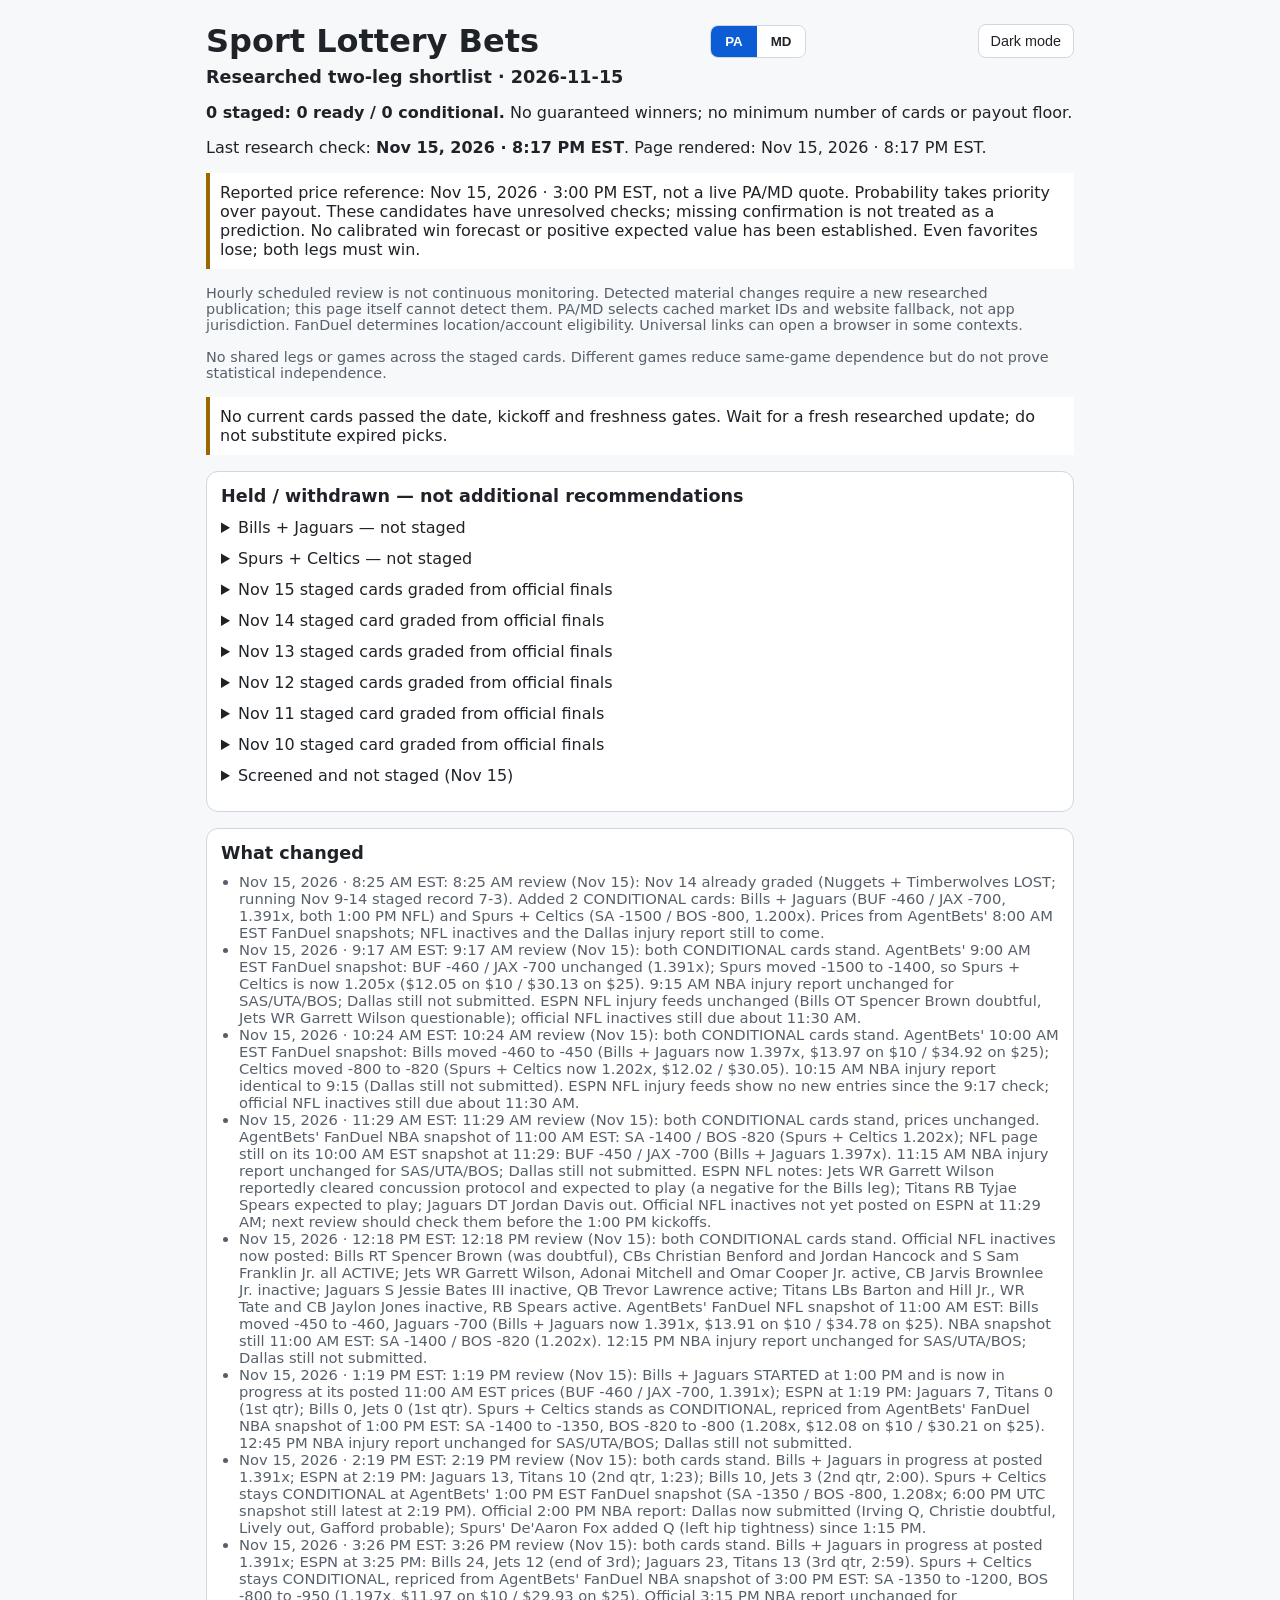
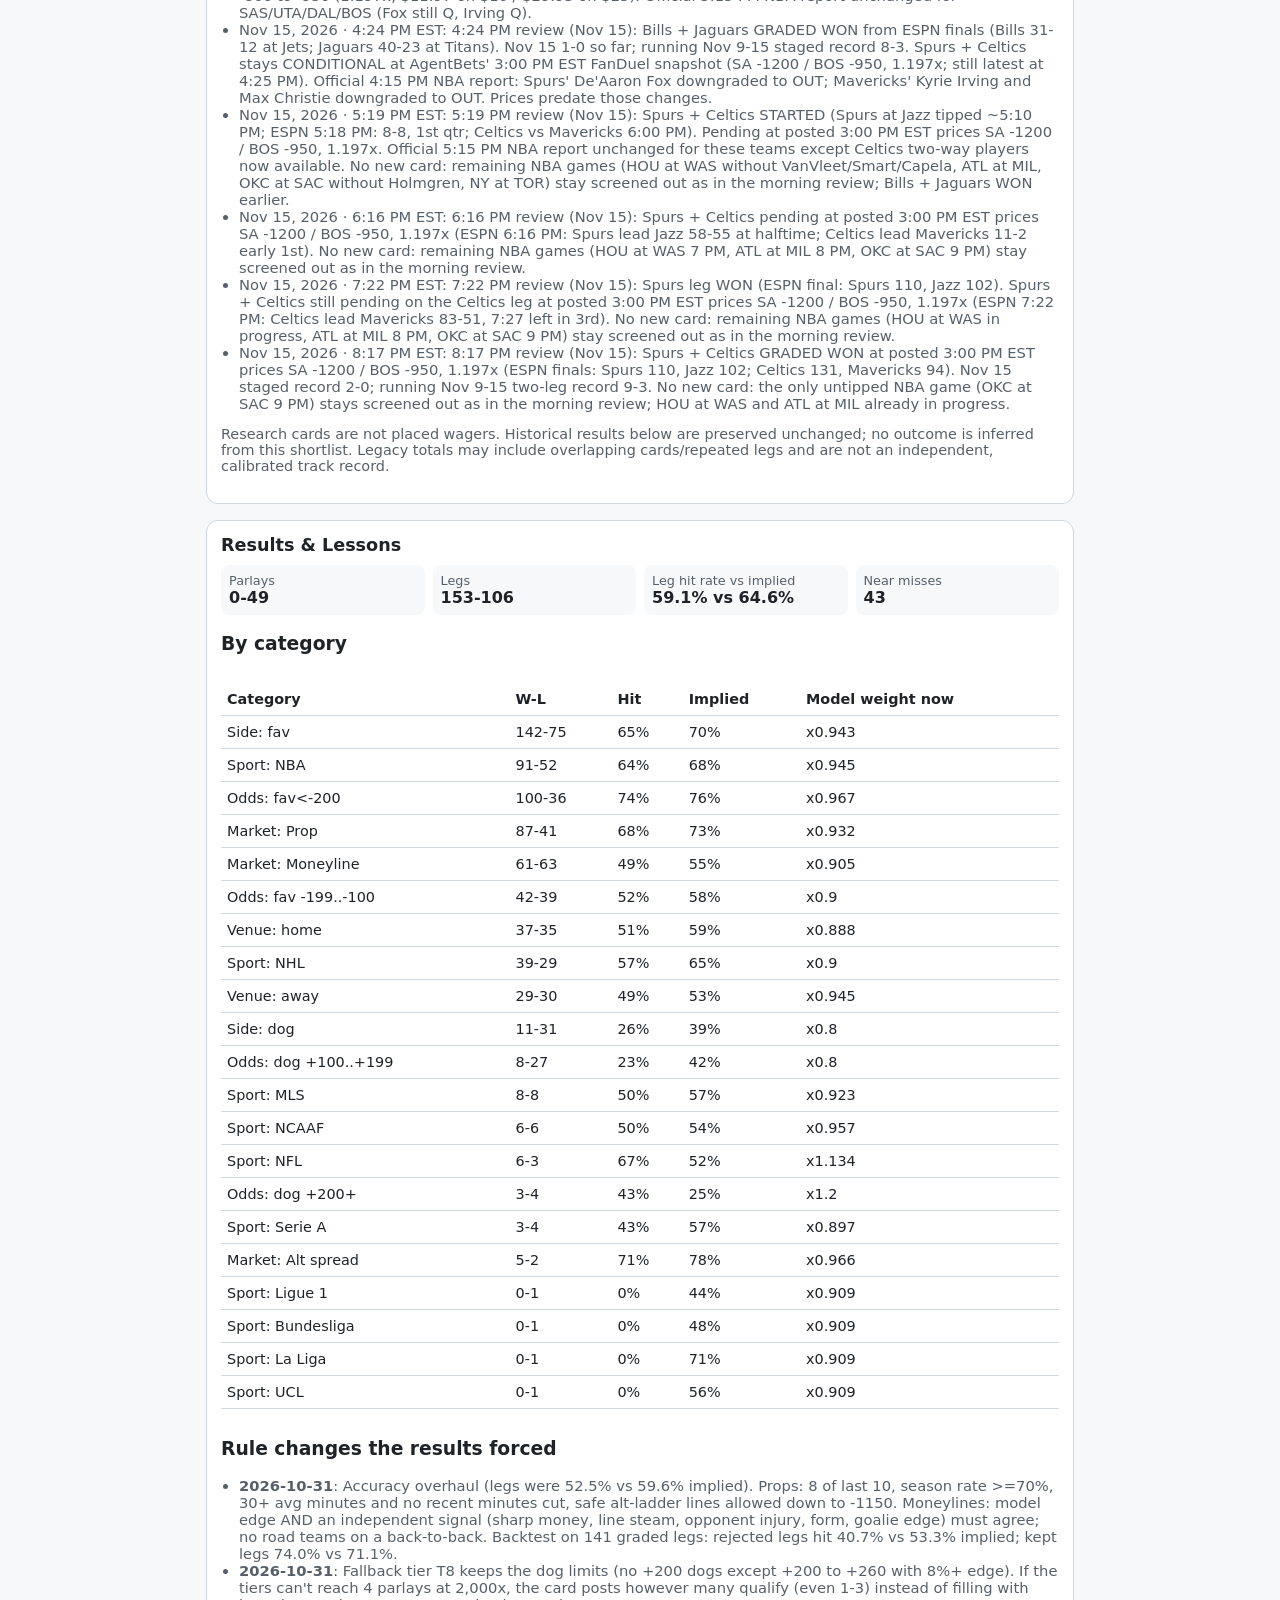
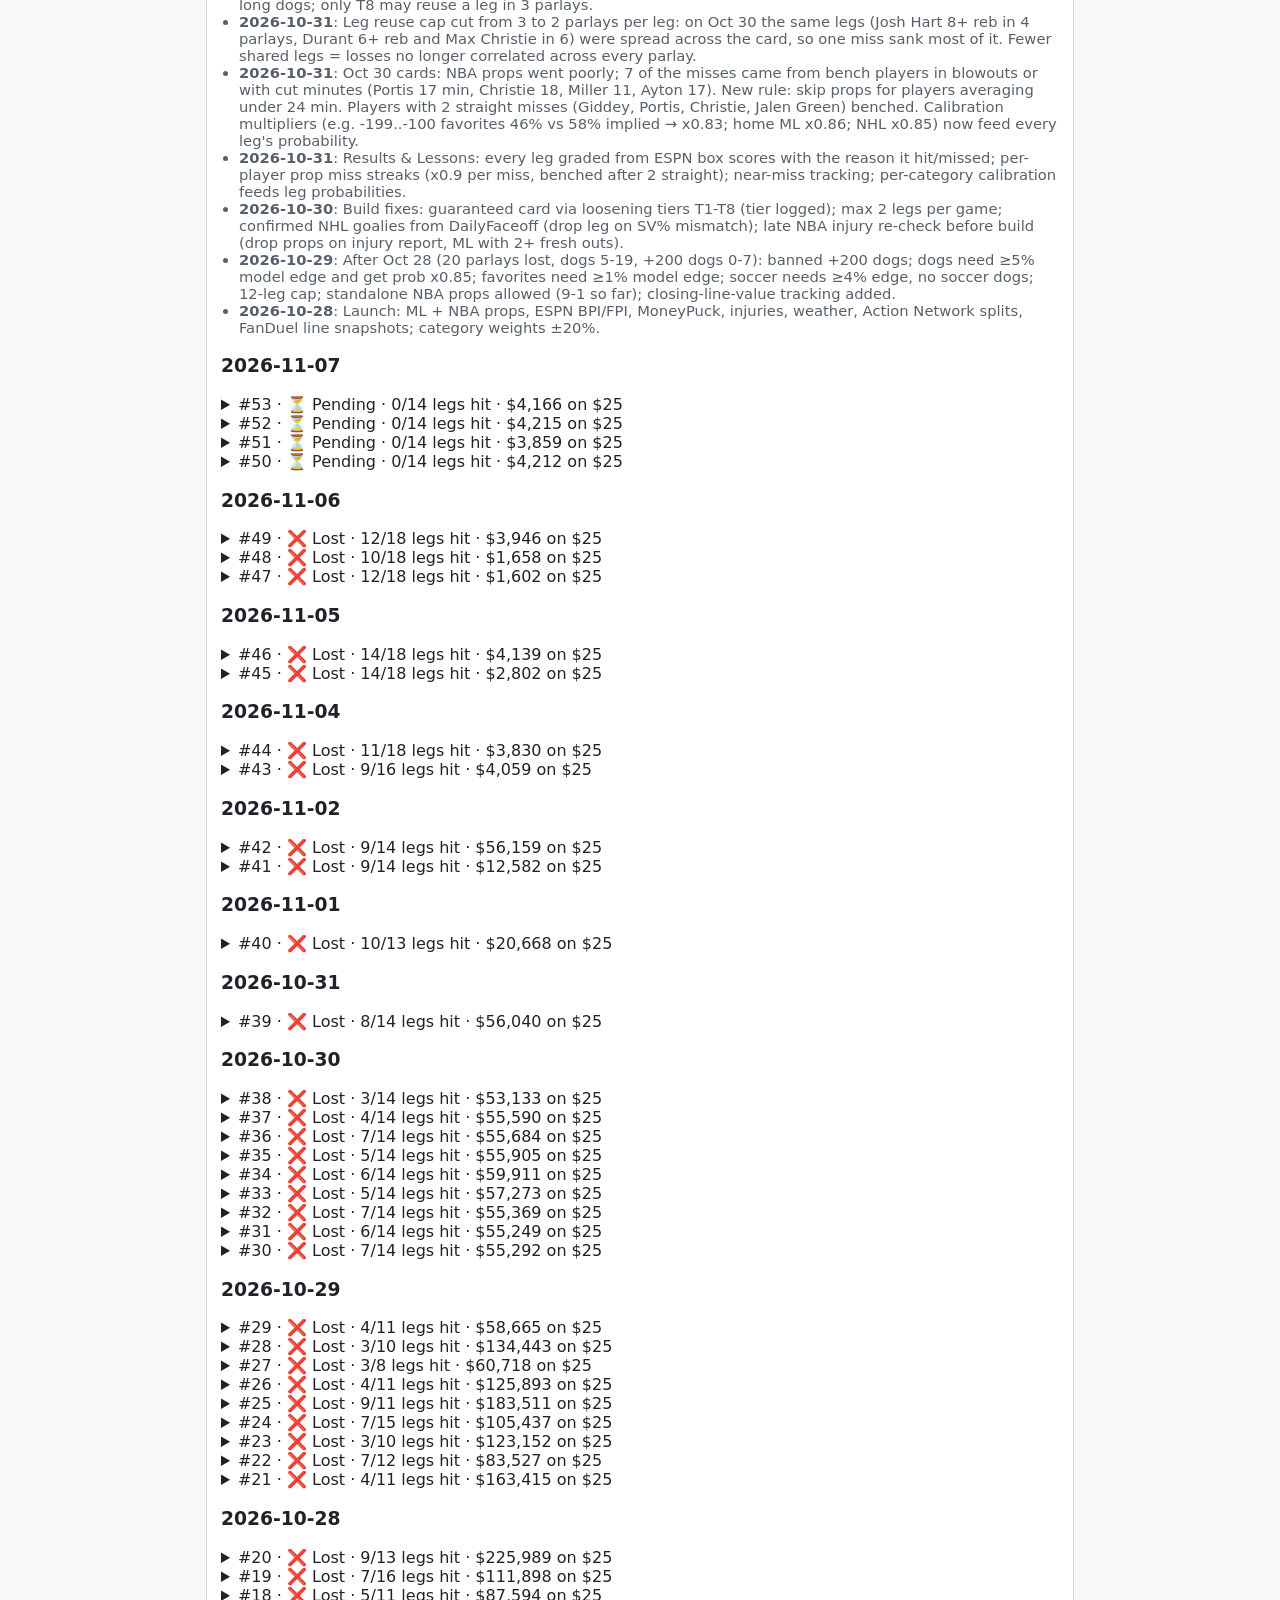
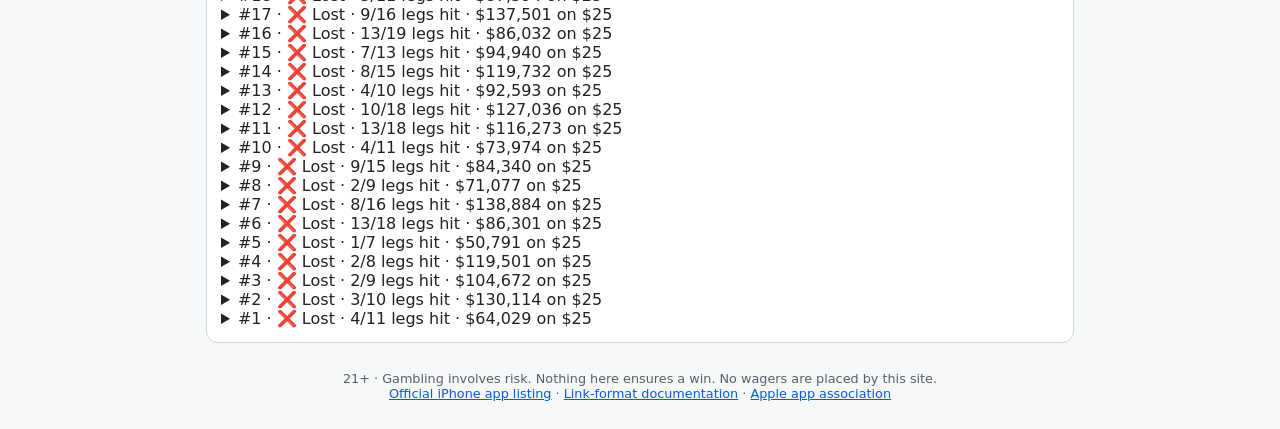
==== commit b97289c6: "Hourly Nov 15 review 8:17 PM: Spurs + Celtics GRADED WON (SA 110-102, BOS 131-94); Nov 15 2-0, recor" ====
--- a/docs/index.html
+++ b/docs/index.html
@@ -1 +1 @@
-<!doctype html><html lang="en" data-theme="light"><head><meta charset="utf-8"><meta name="viewport" content="width=device-width,initial-scale=1"><meta name="apple-itunes-app" content="app-id=1413721906, app-argument=https://sportsbook.fanduel.com/navigation/nfl"><title>Sport Lottery Bets · Researched two-leg shortlist</title><link rel="stylesheet" href="two-leg.css"><script src="two-leg.js" defer></script></head><body><main><header><h1>Sport Lottery Bets</h1><div class="st" role="group" aria-label="Betslip market state; app still uses geolocation"><button type="button" data-s="pa">PA</button><button type="button" data-s="md">MD</button></div><button id="tg" type="button">Dark mode</button></header><div id="today-two-leg" data-publication="2026-11-15"><h2>Researched two-leg shortlist · 2026-11-15</h2><p><strong id="current-count">0 staged: 0 ready / 0 conditional.</strong> No guaranteed winners; no minimum number of cards or payout floor.</p><p>Last research check: <strong>Nov 15, 2026 · 7:22 PM EST</strong>. Page rendered: Nov 15, 2026 · 7:22 PM EST.</p><p class="notice">Reported price reference: Nov 15, 2026 · 3:00 PM EST, not a live PA/MD quote. Probability takes priority over payout. These candidates have unresolved checks; missing confirmation is not treated as a prediction. No calibrated win forecast or positive expected value has been established. Even favorites lose; both legs must win.</p><p class="muted">Hourly scheduled review is not continuous monitoring. Detected material changes require a new researched publication; this page itself cannot detect them. PA/MD selects cached market IDs and website fallback, not app jurisdiction. FanDuel determines location/account eligibility. Universal links can open a browser in some contexts.</p><noscript><p class="notice">JavaScript is off: state defaults to PA and automatic expiry is unavailable. Do not use selection links after the printed review deadline or event start.</p></noscript><p id="expiry-note" role="status" aria-live="polite"></p><p class="muted">No shared legs or games across the staged cards. Different games reduce same-game dependence but do not prove statistical independence.</p><p class="notice">No current cards passed the date, kickoff and freshness gates. Wait for a fresh researched update; do not substitute expired picks.</p></div><section id="research-holds"><h2>Held / withdrawn — not additional recommendations</h2><details><summary>Bills + Jaguars — not staged</summary><article id="nov15-a" class="two-leg-card" data-staged="false" data-review-until="2026-11-15T13:00:00-05:00" data-day="2026-11-15"><h3>Bills + Jaguars</h3><p class="card-status">NOT STAGED</p><p>At least one event has started; no longer a pregame card.</p><p class="muted">Two road favorites with winning records against losing home teams; both 1:00 PM NFL kickoffs, different games</p><div class="leg"><h4>1. Buffalo Bills · Moneyline -460</h4><p>Buffalo Bills @ New York Jets<br>Nov 15, 2026 · 1:00 PM EST · MetLife Stadium</p><p><strong>Research reason:</strong> ESPN records: Bills 7-1 and 4-0 on the road; Jets 2-7 and 1-3 at home. Buffalo beat Baltimore 36-10 and Minnesota 23-6 in its last five and won at the Rams (37-34 OT) and at Las Vegas (33-30); its only loss was 29-26 to New England. The Jets have lost four of their last five, including 38-33 at home to Las Vegas and 28-25 at home to Miami. ESPN injury feed lists QB Josh Allen, RB James Cook III and WR Khalil Shakir active.</p><p><strong>Not yet resolved:</strong> Counterevidence and open items: Buffalo&#x27;s last three wins were all by 3 points, and it lost its most recent game. Jets WR Garrett Wilson, Adonai Mitchell and Omar Cooper Jr. are all active, so New York has its full receiver group. Wind gusts near 27 mph at MetLife could keep the score close. Resolved at inactives: Bills RT Spencer Brown and CBs Benford/Hancock and S Franklin Jr. are all ACTIVE (positive for Buffalo); Jets CB Jarvis Brownlee Jr. is inactive. Live PA/MD price not checked.</p><p class="muted">Official inactives (posted ~11:35 AM EST, via ESPN game/injury feeds, checked 12:18 PM EST): Bills INACTIVE: G Ar&#x27;maj Reed-Adams, S Jalon Kilgore, OT Jude Bowry, DE Mike Danna, DT Greg Gaines (WR Tyrell Shavers not activated from PUP). Bills ACTIVE: QB Josh Allen, RT Spencer Brown (was doubtful), CB Christian Benford, CB Jordan Hancock, S Sam Franklin Jr. Jets INACTIVE: CB Jarvis Brownlee Jr. (illness), WR Tim Patrick, TE Jelani Woods, LB Trevin Wallace, DE Nate Lynn. Jets ACTIVE: QB Geno Smith, WR Garrett Wilson (concussion), WR Adonai Mitchell, WR Omar Cooper Jr., CB Nahshon Wright, DT Harrison Phillips, DE Joseph Ossai.</p><p class="muted">Price snapshot: Nov 15, 2026 · 11:00 AM EST; reported, not live/state-verified. Research/availability checked: Nov 15, 2026 · 12:18 PM EST. Earlier game-center/weather snapshots are not live.</p><span class="sources">Sources: <a href="https://www.espn.com/nfl/game/_/gameId/401873054" rel="noopener">ESPN schedule</a> · <a href="https://www.espn.com/nfl/team/injuries/_/name/nyj/new-york-jets" rel="noopener">ESPN schedule</a> · <a href="https://www.espn.com/nfl/standings" rel="noopener">ESPN schedule</a> · <a href="https://www.accuweather.com/en/us/metlife-stadium-nj/07073/hourly-weather-forecast/52866_poi?day=1&amp;hbhhour=13&amp;lang=en-us" rel="noopener">www.accuweather.com</a> · <a href="https://agentbets.ai/odds/fanduel/nfl/" rel="noopener">Reported FanDuel odds</a></span></div><div class="leg"><h4>2. Jacksonville Jaguars · Moneyline -700</h4><p>Jacksonville Jaguars @ Tennessee Titans<br>Nov 15, 2026 · 1:00 PM EST · Nissan Stadium</p><p><strong>Research reason:</strong> ESPN records: Jaguars 6-2 (2-1 road); Titans 1-7 and 0-4 at home. Jacksonville has won four of its last five, including 33-10 at Baltimore, 42-7 over Indianapolis and 22-17 at Cincinnati. Tennessee has lost four of its last five, including 26-3 at home to Houston. QB Trevor Lawrence is listed active. Titans LBs Cody Barton and Anthony Hill Jr. and WR Carnell Tate are OUT, and G Peter Skoronski is on IR.</p><p><strong>Not yet resolved:</strong> Counterevidence and open items: Jacksonville&#x27;s secondary is thin (S Jessie Bates III inactive, S Silmon-Craig out, S Eric Murray IR) and DT Jordan Davis is out. Its two most recent wins were by 5 and 2 points. Tennessee won at Indianapolis (26-20) and lost close games to Cleveland (27-24) and at Cincinnati (43-36 OT). Divisional game. Resolved at inactives: Titans are without both LBs Barton and Hill Jr., WR Tate and CB Jaylon Jones (positive for Jacksonville); Titans RB Spears active. Live PA/MD price not checked.</p><p class="muted">Official inactives (posted ~11:35 AM EST, via ESPN game/injury feeds, checked 12:18 PM EST): Jaguars INACTIVE: S Jessie Bates III, WR CJ Williams, DE Wesley Williams, DT Albert Regis; S Cam&#x27;Ron Silmon-Craig out; DT Jordan Davis ruled out by coach Liam Coen; DE B.J. Green II, S Eric Murray, DT DaVon Hamilton, OT Anton Harrison IR. QB Trevor Lawrence active. Titans INACTIVE: LB Cody Barton, LB Anthony Hill Jr., WR Carnell Tate, CB Jaylon Jones, DT Jackie Marshall, OT Brandon Crenshaw-Dickson, RB Nicholas Singleton. Titans ACTIVE: QB Cam Ward, RB Tyjae Spears (knee).</p><p class="muted">Price snapshot: Nov 15, 2026 · 11:00 AM EST; reported, not live/state-verified. Research/availability checked: Nov 15, 2026 · 12:18 PM EST. Earlier game-center/weather snapshots are not live.</p><span class="sources">Sources: <a href="https://www.espn.com/nfl/game/_/gameId/401873057" rel="noopener">ESPN schedule</a> · <a href="https://www.espn.com/nfl/team/injuries/_/name/ten/tennessee-titans" rel="noopener">ESPN schedule</a> · <a href="https://www.espn.com/nfl/standings" rel="noopener">ESPN schedule</a> · <a href="https://agentbets.ai/odds/fanduel/nfl/" rel="noopener">Reported FanDuel odds</a></span></div><p class="payout">Theoretical total return: 1.391× · $10 → $13.91 · $25 → $34.78 (includes stake).</p><p class="muted">Different-game decimal prices multiplied; not a FanDuel parlay quote. Raw price-derived joint implied probability: 71.9% (includes bookmaker margin; not a calibrated forecast, edge, or guarantee).</p></article></details><details><summary>Spurs + Celtics — not staged</summary><article id="nov15-b" class="two-leg-card" data-staged="false" data-review-until="2026-11-15T17:00:00-05:00" data-day="2026-11-15"><h3>Spurs + Celtics</h3><p class="card-status">NOT STAGED</p><p>At least one event has started; no longer a pregame card.</p><p class="muted">Two heavy NBA favorites; Jazz missing four rotation players, Mavericks on a back-to-back; small payout</p><div class="leg"><h4>1. San Antonio Spurs · Moneyline -1200</h4><p>San Antonio Spurs @ Utah Jazz<br>Nov 15, 2026 · 5:00 PM EST · Delta Center</p><p><strong>Research reason:</strong> ESPN records: Spurs 11-2 (6-0 road) and have won five straight, including 124-109 at Sacramento, 122-96 at Phoenix and 123-85 over Golden State on Friday. Utah is 1-12 (1-6 home) and has lost five straight. The official 4:15 PM report lists Utah without Lauri Markkanen (hand fracture), Jaren Jackson Jr. (MCL tear), Jusuf Nurkic and Jaxson Hayes. Both teams had Saturday off.</p><p><strong>Not yet resolved:</strong> Counterevidence and open items: De&#x27;Aaron Fox is now OUT (left hip tightness, 4:15 PM report) along with Tobias Harris (calf), so San Antonio is without two starters-level players; the -1200 price predates Fox&#x27;s downgrade. Utah lost only 125-118 at Houston on Friday and 115-109 to Miami, so it has kept some games close. Nov 14&#x27;s -1350 Timberwolves leg lost, so heavy favorites are not locks. Starters not confirmed; other Spurs participation is only inferred from being off the report. Live PA/MD price not checked.</p><p class="muted">Official 4:15 PM ET NBA report: Spurs: De&#x27;Aaron Fox OUT (left hip tightness; questionable at 1:15-3:15 PM, now out); Tobias Harris, Jayden Quaintance OUT; two-way Brown, Gillespie OUT. Jazz: Markkanen, Jackson Jr., Nurkic, Hayes OUT; two-way Alexander, Bufkin, H. Ingram OUT. Starters not confirmed.</p><p class="muted">Price snapshot: Nov 15, 2026 · 3:00 PM EST; reported, not live/state-verified. Research/availability checked: Nov 15, 2026 · 4:24 PM EST. Earlier game-center/weather snapshots are not live.</p><span class="sources">Sources: <a href="https://www.espn.com/nba/game/_/gameId/401909988" rel="noopener">ESPN schedule</a> · <a href="https://www.espn.com/nba/standings" rel="noopener">ESPN schedule</a> · <a href="https://www.espn.com/nba/scoreboard/_/date/20261113" rel="noopener">ESPN schedule</a> · <a href="https://ak-static.cms.nba.com/referee/injury/Injury-Report_2026-11-15_04_15PM.pdf" rel="noopener">ak-static.cms.nba.com</a> · <a href="https://agentbets.ai/odds/fanduel/nba/" rel="noopener">Reported FanDuel odds</a></span></div><div class="leg"><h4>2. Boston Celtics · Moneyline -950</h4><p>Dallas Mavericks @ Boston Celtics<br>Nov 15, 2026 · 6:00 PM EST · TD Garden</p><p><strong>Research reason:</strong> Dallas is on the second night of a back-to-back after losing 127-117 at Cleveland last night, its second straight road loss (133-94 at Minnesota on Thursday). ESPN records: Mavericks 7-6, 2-4 on the road; Celtics 10-2, 5-0 at home, winners of five straight (including 123-101 at Philadelphia and 119-80 at Charlotte). The official 4:15 PM report has Dallas without Dereck Lively II (OUT), Max Christie OUT and Kyrie Irving OUT (both downgraded at 4:15 PM). Boston&#x27;s only entries on the 4:15 PM official report are G League/two-way players.</p><p><strong>Not yet resolved:</strong> Counterevidence and open items: Daniel Gafford is PROBABLE and Santi Aldama questionable. Boston plays Orlando tomorrow (front end of its own back-to-back), so it could manage minutes. Boston&#x27;s last win was only 98-93 at Toronto. The -950 price predates Irving&#x27;s downgrade to OUT. Starters not confirmed. Live PA/MD price not checked.</p><p class="muted">Official 4:15 PM ET NBA report: Mavericks: Kyrie Irving OUT (left knee injury management; was questionable), Max Christie OUT (ankle; was doubtful), Santi Aldama QUESTIONABLE (ankle), Dereck Lively II, Tarik Biberovic, Sergio de Larrea OUT, Daniel Gafford PROBABLE (shoulder), Caleb Martin AVAILABLE. Celtics: only two-way/G League players listed (Carter, Cenac Jr., Mitchell, A. Williams QUESTIONABLE). Starters not confirmed.</p><p class="muted">Price snapshot: Nov 15, 2026 · 3:00 PM EST; reported, not live/state-verified. Research/availability checked: Nov 15, 2026 · 4:24 PM EST. Earlier game-center/weather snapshots are not live.</p><span class="sources">Sources: <a href="https://www.espn.com/nba/game/_/gameId/401909989" rel="noopener">ESPN schedule</a> · <a href="https://www.espn.com/nba/scoreboard/_/date/20261114" rel="noopener">ESPN schedule</a> · <a href="https://www.espn.com/nba/standings" rel="noopener">ESPN schedule</a> · <a href="https://ak-static.cms.nba.com/referee/injury/Injury-Report_2026-11-15_04_15PM.pdf" rel="noopener">ak-static.cms.nba.com</a> · <a href="https://agentbets.ai/odds/fanduel/nba/" rel="noopener">Reported FanDuel odds</a></span></div><p class="payout">Theoretical total return: 1.197× · $10 → $11.97 · $25 → $29.93 (includes stake).</p><p class="muted">Different-game decimal prices multiplied; not a FanDuel parlay quote. Raw price-derived joint implied probability: 83.5% (includes bookmaker margin; not a calibrated forecast, edge, or guarantee).</p></article></details><details><summary>Nov 15 staged card graded from official finals</summary><p>Bills + Jaguars (posted 11:00 AM EST prices BUF -460 / JAX -700, 1.391x) WON: Bills 31, Jets 12; Jaguars 40, Titans 23 (ESPN finals). Nov 15 staged record so far: 1 win, 0 losses, with Spurs + Celtics still pending. Running two-leg staged record Nov 9-15: 8 wins, 3 losses. These are staged research cards, not recorded wagers. Lesson: both road favorites with winning records against losing home teams pulled away in the second half after close first halves (JAX led 13-10 and BUF 10-3 late in the 2nd quarter), so early closeness alone was not a reason to abandon them.</p><span class="sources">Sources: <a href="https://www.espn.com/nfl/scoreboard/_/week/11" rel="noopener">ESPN schedule</a> · <a href="https://www.espn.com/nfl/game/_/gameId/401873054" rel="noopener">ESPN schedule</a></span></details><details><summary>Nov 14 staged card graded from official finals</summary><p>Nuggets + Timberwolves (posted 6:00 PM EST prices DEN -620 / MIN -1350, 1.247x) LOST: Nuggets 116, Pelicans 108 (won); Bulls 117, Timberwolves 106 (lost). Nov 14 staged record: 0 wins, 1 loss. Running two-leg staged record Nov 9-14: 7 wins, 3 losses. These are staged research cards, not recorded wagers. Lesson: a -1350 home favorite against a tired opponent on the second night of a back-to-back still lost by 11; Chicago led from early on. Very short prices add little payout and do not remove upset risk, so a single heavy-favorite leg is not a lock.</p><span class="sources">Sources: <a href="https://www.espn.com/nba/scoreboard/_/date/20261114" rel="noopener">ESPN schedule</a> · <a href="https://www.espn.com/nba/game/_/gameId/401909980" rel="noopener">ESPN schedule</a> · <a href="https://www.espn.com/nba/game/_/gameId/401909984" rel="noopener">ESPN schedule</a></span></details><details><summary>Nov 13 staged cards graded from official finals</summary><p>Rockets + Spurs (posted 7:00 PM EST prices HOU -1100 / SA -750, 1.236x) WON: Rockets 125, Jazz 118; Spurs 123, Warriors 85. Blazers + Magic (posted 6:00 PM EST prices POR -460 / ORL -420, 1.507x) WON: Magic 107, Bucks 99; Trail Blazers 120, Kings 107. Knicks + Hawks (posted 6:00 PM EST prices NY -335 / ATL -290, 1.746x) LOST: Pacers 106, Knicks 104; Bulls 125, Hawks 117 (OT). Nov 13 staged record: 2 wins, 1 loss. Running two-leg staged record Nov 9-13: 7 wins, 2 losses. These are staged research cards, not recorded wagers. Lesson: the losing card was the lowest-priced pair (both legs near -300, both on the road); both of its legs lost, while the two cards built on -420 or shorter legs won.</p><span class="sources">Sources: <a href="https://www.espn.com/nba/scoreboard/_/date/20261113" rel="noopener">ESPN schedule</a> · <a href="https://www.espn.com/nba/game/_/gameId/401909296" rel="noopener">ESPN schedule</a> · <a href="https://www.espn.com/nba/game/_/gameId/401909297" rel="noopener">ESPN schedule</a> · <a href="https://www.espn.com/nba/game/_/gameId/401909299" rel="noopener">ESPN schedule</a> · <a href="https://www.espn.com/nba/game/_/gameId/401909301" rel="noopener">ESPN schedule</a> · <a href="https://www.espn.com/nba/game/_/gameId/401909302" rel="noopener">ESPN schedule</a> · <a href="https://www.espn.com/nba/game/_/gameId/401909303" rel="noopener">ESPN schedule</a></span></details><details><summary>Nov 12 staged cards graded from official finals</summary><p>Pistons + 76ers (posted 6:00 PM EST prices DET -480 / PHI -255, 1.682x) WON: 76ers 123, Raptors 112; Pistons 144, Wizards 140 (2OT). Timberwolves + Suns (posted 7:00 PM EST prices MIN -230 / PHX -225, 2.072x) WON: Timberwolves 133, Mavericks 94; Suns 101, Hornets 96 (ESPN finals). Nov 12 staged record: 2 wins, 0 losses. Running two-leg staged record Nov 9-12: 5 wins, 1 loss. These are staged research cards, not recorded wagers. Lesson: both cards included a leg that was close late (2OT in Washington; Suns up six with under three minutes left), so favorite prices reflect but do not remove risk.</p><span class="sources">Sources: <a href="https://www.espn.com/nba/scoreboard/_/date/20261112" rel="noopener">ESPN schedule</a> · <a href="https://www.espn.com/nba/game/_/gameId/401909976" rel="noopener">ESPN schedule</a> · <a href="https://www.espn.com/nba/game/_/gameId/401909977" rel="noopener">ESPN schedule</a> · <a href="https://www.espn.com/nba/game/_/gameId/401909978" rel="noopener">ESPN schedule</a> · <a href="https://www.espn.com/nba/game/_/gameId/401909979" rel="noopener">ESPN schedule</a></span></details><details><summary>Nov 11 staged card graded from official finals</summary><p>Spurs + Lakers (posted 7:21 PM at SA -1350 / LAL -950, 1.187x) WON: Spurs 124, Bulls 119; Lakers 123, Bucks 112 (ESPN finals). Nov 11 staged record: 1 win, 0 losses; the withdrawn Celtics + Knicks card is not counted. Running two-leg staged record Nov 9-11: 3 wins, 1 loss. These are staged research cards, not recorded wagers. Lesson: the Spurs, without Harris and Vassell, trailed by 14 in the 3rd before winning by five, so even a -1350 road favorite missing two rotation guards is not a lock; heavy prices reflect but do not remove that risk. Withdrawing Celtics + Knicks after the George/Towns reports avoided a Knicks loss, one data point and not proof the rule improves results.</p><span class="sources">Sources: <a href="https://www.espn.com/nba/scoreboard/_/date/20261111" rel="noopener">ESPN schedule</a> · <a href="https://www.espn.com/nba/game/_/gameId/401909969" rel="noopener">ESPN schedule</a> · <a href="https://www.espn.com/nba/game/_/gameId/401909971" rel="noopener">ESPN schedule</a></span></details><details><summary>Nov 10 staged card graded from official finals</summary><p>Knicks + Heat (posted 6:24 PM at NY -1200 / MIA -405, 1.351x) WON: Knicks 117, Bucks 85; Heat 115, Jazz 109 (ESPN finals). Nov 10 staged record: 1 win, 0 losses. Running two-leg staged record Nov 9-10: 2 wins, 1 loss. These are staged research cards, not recorded wagers. Lesson: the Heat leg was the closer one (Utah within six late) even with Utah missing its top four listed players, so road favorites near -400 still carry real risk.</p><span class="sources">Sources: <a href="https://www.espn.com/nba/scoreboard/_/date/20261110" rel="noopener">ESPN schedule</a> · <a href="https://www.espn.com/nba/game/_/gameId/401909960" rel="noopener">ESPN schedule</a> · <a href="https://www.espn.com/nba/game/_/gameId/401909963" rel="noopener">ESPN schedule</a></span></details><details><summary>Screened and not staged (Nov 15)</summary><p>Seahawks (-310 at LV): QB Sam Darnold, OT Charles Cross, G Quenton Nelson, DT Leonard Williams all OUT. Rams (-500 at ARI): lost 18-16 at home to Arizona this season and have lost two straight; DE Myles Garrett and CB Trent McDuffie questionable. Thunder (-500 at SAC): Holmgren, Jalen Williams, Wallace, Jaylin Williams OUT (Nov 14 lesson: favorites missing key players are not locks). Rockets (-405 at WAS): VanVleet, Capela OUT, Smart suspended, Houston plays at Miami tomorrow. 76ers (-290 vs IND): Embiid OUT. Patriots at Lions (9:30 AM Munich) starts too soon for full checks; other NFL games are near coin flips.</p><span class="sources">Sources: <a href="https://agentbets.ai/odds/fanduel/nfl/" rel="noopener">Reported FanDuel odds</a> · <a href="https://agentbets.ai/odds/fanduel/nba/" rel="noopener">Reported FanDuel odds</a> · <a href="https://ak-static.cms.nba.com/referee/injury/Injury-Report_2026-11-15_08_15AM.pdf" rel="noopener">ak-static.cms.nba.com</a> · <a href="https://www.espn.com/nfl/game/_/gameId/401873062" rel="noopener">ESPN schedule</a> · <a href="https://www.espn.com/nfl/game/_/gameId/401873061" rel="noopener">ESPN schedule</a></span></details></section><section id="update-log"><h2>What changed</h2><ul><li>Nov 15, 2026 · 8:25 AM EST: 8:25 AM review (Nov 15): Nov 14 already graded (Nuggets + Timberwolves LOST; running Nov 9-14 staged record 7-3). Added 2 CONDITIONAL cards: Bills + Jaguars (BUF -460 / JAX -700, 1.391x, both 1:00 PM NFL) and Spurs + Celtics (SA -1500 / BOS -800, 1.200x). Prices from AgentBets&#x27; 8:00 AM EST FanDuel snapshots; NFL inactives and the Dallas injury report still to come.</li><li>Nov 15, 2026 · 9:17 AM EST: 9:17 AM review (Nov 15): both CONDITIONAL cards stand. AgentBets&#x27; 9:00 AM EST FanDuel snapshot: BUF -460 / JAX -700 unchanged (1.391x); Spurs moved -1500 to -1400, so Spurs + Celtics is now 1.205x ($12.05 on $10 / $30.13 on $25). 9:15 AM NBA injury report unchanged for SAS/UTA/BOS; Dallas still not submitted. ESPN NFL injury feeds unchanged (Bills OT Spencer Brown doubtful, Jets WR Garrett Wilson questionable); official NFL inactives still due about 11:30 AM.</li><li>Nov 15, 2026 · 10:24 AM EST: 10:24 AM review (Nov 15): both CONDITIONAL cards stand. AgentBets&#x27; 10:00 AM EST FanDuel snapshot: Bills moved -460 to -450 (Bills + Jaguars now 1.397x, $13.97 on $10 / $34.92 on $25); Celtics moved -800 to -820 (Spurs + Celtics now 1.202x, $12.02 / $30.05). 10:15 AM NBA injury report identical to 9:15 (Dallas still not submitted). ESPN NFL injury feeds show no new entries since the 9:17 check; official NFL inactives still due about 11:30 AM.</li><li>Nov 15, 2026 · 11:29 AM EST: 11:29 AM review (Nov 15): both CONDITIONAL cards stand, prices unchanged. AgentBets&#x27; FanDuel NBA snapshot of 11:00 AM EST: SA -1400 / BOS -820 (Spurs + Celtics 1.202x); NFL page still on its 10:00 AM EST snapshot at 11:29: BUF -450 / JAX -700 (Bills + Jaguars 1.397x). 11:15 AM NBA injury report unchanged for SAS/UTA/BOS; Dallas still not submitted. ESPN NFL notes: Jets WR Garrett Wilson reportedly cleared concussion protocol and expected to play (a negative for the Bills leg); Titans RB Tyjae Spears expected to play; Jaguars DT Jordan Davis out. Official NFL inactives not yet posted on ESPN at 11:29 AM; next review should check them before the 1:00 PM kickoffs.</li><li>Nov 15, 2026 · 12:18 PM EST: 12:18 PM review (Nov 15): both CONDITIONAL cards stand. Official NFL inactives now posted: Bills RT Spencer Brown (was doubtful), CBs Christian Benford and Jordan Hancock and S Sam Franklin Jr. all ACTIVE; Jets WR Garrett Wilson, Adonai Mitchell and Omar Cooper Jr. active, CB Jarvis Brownlee Jr. inactive; Jaguars S Jessie Bates III inactive, QB Trevor Lawrence active; Titans LBs Barton and Hill Jr., WR Tate and CB Jaylon Jones inactive, RB Spears active. AgentBets&#x27; FanDuel NFL snapshot of 11:00 AM EST: Bills moved -450 to -460, Jaguars -700 (Bills + Jaguars now 1.391x, $13.91 on $10 / $34.78 on $25). NBA snapshot still 11:00 AM EST: SA -1400 / BOS -820 (1.202x). 12:15 PM NBA injury report unchanged for SAS/UTA/BOS; Dallas still not submitted.</li><li>Nov 15, 2026 · 1:19 PM EST: 1:19 PM review (Nov 15): Bills + Jaguars STARTED at 1:00 PM and is now in progress at its posted 11:00 AM EST prices (BUF -460 / JAX -700, 1.391x); ESPN at 1:19 PM: Jaguars 7, Titans 0 (1st qtr); Bills 0, Jets 0 (1st qtr). Spurs + Celtics stands as CONDITIONAL, repriced from AgentBets&#x27; FanDuel NBA snapshot of 1:00 PM EST: SA -1400 to -1350, BOS -820 to -800 (1.208x, $12.08 on $10 / $30.21 on $25). 12:45 PM NBA injury report unchanged for SAS/UTA/BOS; Dallas still not submitted.</li><li>Nov 15, 2026 · 2:19 PM EST: 2:19 PM review (Nov 15): both cards stand. Bills + Jaguars in progress at posted 1.391x; ESPN at 2:19 PM: Jaguars 13, Titans 10 (2nd qtr, 1:23); Bills 10, Jets 3 (2nd qtr, 2:00). Spurs + Celtics stays CONDITIONAL at AgentBets&#x27; 1:00 PM EST FanDuel snapshot (SA -1350 / BOS -800, 1.208x; 6:00 PM UTC snapshot still latest at 2:19 PM). Official 2:00 PM NBA report: Dallas now submitted (Irving Q, Christie doubtful, Lively out, Gafford probable); Spurs&#x27; De&#x27;Aaron Fox added Q (left hip tightness) since 1:15 PM.</li><li>Nov 15, 2026 · 3:26 PM EST: 3:26 PM review (Nov 15): both cards stand. Bills + Jaguars in progress at posted 1.391x; ESPN at 3:25 PM: Bills 24, Jets 12 (end of 3rd); Jaguars 23, Titans 13 (3rd qtr, 2:59). Spurs + Celtics stays CONDITIONAL, repriced from AgentBets&#x27; FanDuel NBA snapshot of 3:00 PM EST: SA -1350 to -1200, BOS -800 to -950 (1.197x, $11.97 on $10 / $29.93 on $25). Official 3:15 PM NBA report unchanged for SAS/UTA/DAL/BOS (Fox still Q, Irving Q).</li><li>Nov 15, 2026 · 4:24 PM EST: 4:24 PM review (Nov 15): Bills + Jaguars GRADED WON from ESPN finals (Bills 31-12 at Jets; Jaguars 40-23 at Titans). Nov 15 1-0 so far; running Nov 9-15 staged record 8-3. Spurs + Celtics stays CONDITIONAL at AgentBets&#x27; 3:00 PM EST FanDuel snapshot (SA -1200 / BOS -950, 1.197x; still latest at 4:25 PM). Official 4:15 PM NBA report: Spurs&#x27; De&#x27;Aaron Fox downgraded to OUT; Mavericks&#x27; Kyrie Irving and Max Christie downgraded to OUT. Prices predate those changes.</li><li>Nov 15, 2026 · 5:19 PM EST: 5:19 PM review (Nov 15): Spurs + Celtics STARTED (Spurs at Jazz tipped ~5:10 PM; ESPN 5:18 PM: 8-8, 1st qtr; Celtics vs Mavericks 6:00 PM). Pending at posted 3:00 PM EST prices SA -1200 / BOS -950, 1.197x. Official 5:15 PM NBA report unchanged for these teams except Celtics two-way players now available. No new card: remaining NBA games (HOU at WAS without VanVleet/Smart/Capela, ATL at MIL, OKC at SAC without Holmgren, NY at TOR) stay screened out as in the morning review; Bills + Jaguars WON earlier.</li><li>Nov 15, 2026 · 6:16 PM EST: 6:16 PM review (Nov 15): Spurs + Celtics pending at posted 3:00 PM EST prices SA -1200 / BOS -950, 1.197x (ESPN 6:16 PM: Spurs lead Jazz 58-55 at halftime; Celtics lead Mavericks 11-2 early 1st). No new card: remaining NBA games (HOU at WAS 7 PM, ATL at MIL 8 PM, OKC at SAC 9 PM) stay screened out as in the morning review.</li><li>Nov 15, 2026 · 7:22 PM EST: 7:22 PM review (Nov 15): Spurs leg WON (ESPN final: Spurs 110, Jazz 102). Spurs + Celtics still pending on the Celtics leg at posted 3:00 PM EST prices SA -1200 / BOS -950, 1.197x (ESPN 7:22 PM: Celtics lead Mavericks 83-51, 7:27 left in 3rd). No new card: remaining NBA games (HOU at WAS in progress, ATL at MIL 8 PM, OKC at SAC 9 PM) stay screened out as in the morning review.</li></ul><p class="muted">Research cards are not placed wagers. Historical results below are preserved unchanged; no outcome is inferred from this shortlist. Legacy totals may include overlapping cards/repeated legs and are not an independent, calibrated track record.</p></section><section id=results><h2>Results &amp; Lessons</h2><div class=s><div>Parlays<b>0-49</b></div><div>Legs<b>153-106</b></div><div>Leg hit rate vs implied<b>59.1% vs 64.6%</b></div><div>Near misses<b>43</b></div></div><h3>By category</h3><div class=t><table><tr><th>Category</th><th>W-L</th><th>Hit</th><th>Implied</th><th>Model weight now</th></tr><tr><td>Side: fav</td><td>142-75</td><td>65%</td><td>70%</td><td>x0.943</td></tr><tr><td>Sport: NBA</td><td>91-52</td><td>64%</td><td>68%</td><td>x0.945</td></tr><tr><td>Odds: fav&lt;-200</td><td>100-36</td><td>74%</td><td>76%</td><td>x0.967</td></tr><tr><td>Market: Prop</td><td>87-41</td><td>68%</td><td>73%</td><td>x0.932</td></tr><tr><td>Market: Moneyline</td><td>61-63</td><td>49%</td><td>55%</td><td>x0.905</td></tr><tr><td>Odds: fav -199..-100</td><td>42-39</td><td>52%</td><td>58%</td><td>x0.9</td></tr><tr><td>Venue: home</td><td>37-35</td><td>51%</td><td>59%</td><td>x0.888</td></tr><tr><td>Sport: NHL</td><td>39-29</td><td>57%</td><td>65%</td><td>x0.9</td></tr><tr><td>Venue: away</td><td>29-30</td><td>49%</td><td>53%</td><td>x0.945</td></tr><tr><td>Side: dog</td><td>11-31</td><td>26%</td><td>39%</td><td>x0.8</td></tr><tr><td>Odds: dog +100..+199</td><td>8-27</td><td>23%</td><td>42%</td><td>x0.8</td></tr><tr><td>Sport: MLS</td><td>8-8</td><td>50%</td><td>57%</td><td>x0.923</td></tr><tr><td>Sport: NCAAF</td><td>6-6</td><td>50%</td><td>54%</td><td>x0.957</td></tr><tr><td>Sport: NFL</td><td>6-3</td><td>67%</td><td>52%</td><td>x1.134</td></tr><tr><td>Odds: dog +200+</td><td>3-4</td><td>43%</td><td>25%</td><td>x1.2</td></tr><tr><td>Sport: Serie A</td><td>3-4</td><td>43%</td><td>57%</td><td>x0.897</td></tr><tr><td>Market: Alt spread</td><td>5-2</td><td>71%</td><td>78%</td><td>x0.966</td></tr><tr><td>Sport: Ligue 1</td><td>0-1</td><td>0%</td><td>44%</td><td>x0.909</td></tr><tr><td>Sport: Bundesliga</td><td>0-1</td><td>0%</td><td>48%</td><td>x0.909</td></tr><tr><td>Sport: La Liga</td><td>0-1</td><td>0%</td><td>71%</td><td>x0.909</td></tr><tr><td>Sport: UCL</td><td>0-1</td><td>0%</td><td>56%</td><td>x0.909</td></tr></table></div><h3>Rule changes the results forced</h3><ul><li><b>2026-10-31</b>: Accuracy overhaul (legs were 52.5% vs 59.6% implied). Props: 8 of last 10, season rate &gt;=70%, 30+ avg minutes and no recent minutes cut, safe alt-ladder lines allowed down to -1150. Moneylines: model edge AND an independent signal (sharp money, line steam, opponent injury, form, goalie edge) must agree; no road teams on a back-to-back. Backtest on 141 graded legs: rejected legs hit 40.7% vs 53.3% implied; kept legs 74.0% vs 71.1%.</li><li><b>2026-10-31</b>: Fallback tier T8 keeps the dog limits (no +200 dogs except +200 to +260 with 8%+ edge). If the tiers can&#x27;t reach 4 parlays at 2,000x, the card posts however many qualify (even 1-3) instead of filling with long dogs; only T8 may reuse a leg in 3 parlays.</li><li><b>2026-10-31</b>: Leg reuse cap cut from 3 to 2 parlays per leg: on Oct 30 the same legs (Josh Hart 8+ reb in 4 parlays, Durant 6+ reb and Max Christie in 6) were spread across the card, so one miss sank most of it. Fewer shared legs = losses no longer correlated across every parlay.</li><li><b>2026-10-31</b>: Oct 30 cards: NBA props went poorly; 7 of the misses came from bench players in blowouts or with cut minutes (Portis 17 min, Christie 18, Miller 11, Ayton 17). New rule: skip props for players averaging under 24 min. Players with 2 straight misses (Giddey, Portis, Christie, Jalen Green) benched. Calibration multipliers (e.g. -199..-100 favorites 46% vs 58% implied → x0.83; home ML x0.86; NHL x0.85) now feed every leg&#x27;s probability.</li><li><b>2026-10-31</b>: Results &amp; Lessons: every leg graded from ESPN box scores with the reason it hit/missed; per-player prop miss streaks (x0.9 per miss, benched after 2 straight); near-miss tracking; per-category calibration feeds leg probabilities.</li><li><b>2026-10-30</b>: Build fixes: guaranteed card via loosening tiers T1-T8 (tier logged); max 2 legs per game; confirmed NHL goalies from DailyFaceoff (drop leg on SV% mismatch); late NBA injury re-check before build (drop props on injury report, ML with 2+ fresh outs).</li><li><b>2026-10-29</b>: After Oct 28 (20 parlays lost, dogs 5-19, +200 dogs 0-7): banned +200 dogs; dogs need ≥5% model edge and get prob x0.85; favorites need ≥1% model edge; soccer needs ≥4% edge, no soccer dogs; 12-leg cap; standalone NBA props allowed (9-1 so far); closing-line-value tracking added.</li><li><b>2026-10-28</b>: Launch: ML + NBA props, ESPN BPI/FPI, MoneyPuck, injuries, weather, Action Network splits, FanDuel line snapshots; category weights ±20%.</li></ul><h3>2026-11-07</h3><details><summary>#53 · ⏳ Pending · 0/14 legs hit · $4,166 on $25</summary></details><details><summary>#52 · ⏳ Pending · 0/14 legs hit · $4,215 on $25</summary></details><details><summary>#51 · ⏳ Pending · 0/14 legs hit · $3,859 on $25</summary></details><details><summary>#50 · ⏳ Pending · 0/14 legs hit · $4,212 on $25</summary></details><h3>2026-11-06</h3><details><summary>#49 · ❌ Lost · 12/18 legs hit · $3,946 on $25</summary><p><small>Why it lost:</small></p><ul><li><b>Adam Fantilli 2+ shots on goal</b> (-345): 0 SOG vs 2+ needed, ? min; line: ? pts/? reb/? ast/? 3PT</li><li><b>Luka Doncic 6+ assists</b> (-340): 5 ast vs 6+ needed, 38 min; line: 53 pts/5 reb/5 ast/5-15 3PT</li><li><b>Zion Williamson 15+ points</b> (-350): 13 pts vs 15+ needed, 36 min; line: 13 pts/8 reb/4 ast/0-0 3PT</li></ul><p><b>What I learned:</b> Adam Fantilli: prop miss streak 1 → prop weight x0.9 | Luka Doncic: prop miss streak 1 → prop weight x0.9 | Zion Williamson: prop miss streak 1 → prop weight x0.9</p></details><details><summary>#48 · ❌ Lost · 10/18 legs hit · $1,658 on $25</summary><p><small>Why it lost:</small></p><ul><li><b>Adam Fantilli 2+ shots on goal</b> (-355): 0 SOG vs 2+ needed, ? min; line: ? pts/? reb/? ast/? 3PT</li><li><b>Austin Reaves 4+ assists</b> (-390): 2 ast vs 4+ needed, 38 min; line: 25 pts/3 reb/2 ast/1-8 3PT</li><li><b>Luka Doncic 6+ assists</b> (-340): 5 ast vs 6+ needed, 38 min; line: 53 pts/5 reb/5 ast/5-15 3PT</li><li><b>Zion Williamson 15+ points</b> (-350): 13 pts vs 15+ needed, 36 min; line: 13 pts/8 reb/4 ast/0-0 3PT</li><li><b>Denton Mateychuk 1+ shots on goal</b> (-590): 0 SOG vs 1+ needed, ? min; line: ? pts/? reb/? ast/? 3PT</li><li><b>Ivar Stenberg 1+ shots on goal</b> (-460): 0 SOG vs 1+ needed, ? min; line: ? pts/? reb/? ast/? 3PT</li><li><b>Dylan Harper 4+ rebounds</b> (-480): 2 reb vs 4+ needed, 28 min, blowout win by 15 (SA 124, SAC 109); line: 19 pts/2 reb/3 ast/1-2 3PT</li></ul><p><b>What I learned:</b> Adam Fantilli: prop miss streak 1 → prop weight x0.9 | Austin Reaves: prop miss streak 2 → prop weight x0.81 and benched until he hits again | Luka Doncic: prop miss streak 1 → prop weight x0.9 | Zion Williamson: prop miss streak 1 → prop weight x0.9</p></details><details><summary>#47 · ❌ Lost · 12/18 legs hit · $1,602 on $25</summary><p><small>Why it lost:</small></p><ul><li><b>Adam Fantilli 2+ shots on goal</b> (-355): 0 SOG vs 2+ needed, ? min; line: ? pts/? reb/? ast/? 3PT</li><li><b>Luka Doncic 6+ assists</b> (-340): 5 ast vs 6+ needed, 38 min; line: 53 pts/5 reb/5 ast/5-15 3PT</li><li><b>Zion Williamson 15+ points</b> (-350): 13 pts vs 15+ needed, 36 min; line: 13 pts/8 reb/4 ast/0-0 3PT</li><li><b>Denton Mateychuk 1+ shots on goal</b> (-590): 0 SOG vs 1+ needed, ? min; line: ? pts/? reb/? ast/? 3PT</li><li><b>Dylan Harper 4+ rebounds</b> (-480): 2 reb vs 4+ needed, 28 min, blowout win by 15 (SA 124, SAC 109); line: 19 pts/2 reb/3 ast/1-2 3PT</li></ul><p><b>What I learned:</b> Adam Fantilli: prop miss streak 1 → prop weight x0.9 | Luka Doncic: prop miss streak 1 → prop weight x0.9 | Zion Williamson: prop miss streak 1 → prop weight x0.9 | Denton Mateychuk: prop miss streak 1 → prop weight x0.9</p></details><h3>2026-11-05</h3><details><summary>#46 · ❌ Lost · 14/18 legs hit · $4,139 on $25</summary><p><small>Why it lost:</small></p><ul><li><b>Adam Fantilli 2+ shots on goal</b> (-335): 0 SOG vs 2+ needed, ? min; line: ? pts/? reb/? ast/? 3PT</li><li><b>Denton Mateychuk 1+ shots on goal</b> (-590): 0 SOG vs 1+ needed, ? min; line: ? pts/? reb/? ast/? 3PT</li><li><b>Giannis Antetokounmpo 25+ points</b> (-265): 20 pts vs 25+ needed, 31 min, blowout loss by 20 (MIA 100, GS 120); line: 20 pts/14 reb/4 ast/1-5 3PT</li><li><b>UTSA ML</b> (-240): Final UTSA 29, FAU 60; favorite upset, lost by 31</li></ul><p><b>What I learned:</b> Adam Fantilli: prop miss streak 1 → prop weight x0.9 | Denton Mateychuk: prop miss streak 1 → prop weight x0.9 | Giannis Antetokounmpo: prop miss streak 1 → prop weight x0.9 | UTSA: Odds: fav&lt;-200 now 100/136 (74% vs 76% implied) → weight x0.967</p></details><details><summary>#45 · ❌ Lost · 14/18 legs hit · $2,802 on $25</summary><p><small>Why it lost:</small></p><ul><li><b>Dylan Guenther 2+ shots on goal</b> (-395): 1 SOG vs 2+ needed, ? min; line: ? pts/? reb/? ast/? 3PT</li><li><b>Giannis Antetokounmpo 25+ points</b> (-265): 20 pts vs 25+ needed, 31 min, blowout loss by 20 (MIA 100, GS 120); line: 20 pts/14 reb/4 ast/1-5 3PT</li><li><b>UTSA ML</b> (-255): Final UTSA 29, FAU 60; favorite upset, lost by 31</li><li><b>Cale Makar 2+ shots on goal</b> (-480): 0 SOG vs 2+ needed, ? min; line: ? pts/? reb/? ast/? 3PT</li></ul><p><b>What I learned:</b> Dylan Guenther: prop miss streak 1 → prop weight x0.9 | Giannis Antetokounmpo: prop miss streak 1 → prop weight x0.9 | UTSA: Odds: fav&lt;-200 now 100/136 (74% vs 76% implied) → weight x0.967 | Cale Makar: prop miss streak 1 → prop weight x0.9</p></details><h3>2026-11-04</h3><details><summary>#44 · ❌ Lost · 11/18 legs hit · $3,830 on $25</summary><p><small>Why it lost:</small></p><ul><li><b>Will Smith 2+ shots on goal</b> (-290): 0 SOG vs 2+ needed, ? min; line: ? pts/? reb/? ast/? 3PT</li><li><b>Kon Knueppel 10+ points</b> (-260): 3 pts vs 10+ needed, 6 min, minutes cut; line: 3 pts/0 reb/0 ast/0-1 3PT</li><li><b>Rasmus Dahlin 2+ shots on goal</b> (-335): 1 SOG vs 2+ needed, ? min; line: ? pts/? reb/? ast/? 3PT</li><li><b>Memphis Grizzlies ML</b> (-230): Final MEM 103, IND 107; FG% 45 vs 45; turnovers 19-15; favorite upset, lost by 4; near miss</li><li><b>Jack Quinn 2+ shots on goal</b> (-355): 1 SOG vs 2+ needed, ? min; line: ? pts/? reb/? ast/? 3PT</li><li><b>UTSA ML</b> (-250): Final UTSA 29, FAU 60; favorite upset, lost by 31</li><li><b>Ja&#x27;Kobe Walter 2+ made threes</b> (-290): 1 3PM vs 2+ needed, 27 min, blowout loss by 19 (TOR 109, DEN 128); line: 8 pts/1 reb/2 ast/1-6 3PT</li></ul><p><b>What I learned:</b> Will Smith: prop miss streak 0 → prop weight x1.0 | Kon Knueppel: prop miss streak 1 → prop weight x0.9 | Rasmus Dahlin: prop miss streak 1 → prop weight x0.9 | Memphis Grizzlies: Odds: fav&lt;-200 now 100/136 (74% vs 76% implied) → weight x0.967</p></details><details><summary>#43 · ❌ Lost · 9/16 legs hit · $4,059 on $25</summary><p><small>Why it lost:</small></p><ul><li><b>Jaden McDaniels 1+ made threes</b> (-410): 0 3PM vs 1+ needed, 37 min; line: 14 pts/8 reb/4 ast/0-6 3PT</li><li><b>Brandon Miller 3+ made threes</b> (-260): 1 3PM vs 3+ needed, 26 min; line: 10 pts/4 reb/1 ast/1-10 3PT</li><li><b>Will Smith 2+ shots on goal</b> (-290): 0 SOG vs 2+ needed, ? min; line: ? pts/? reb/? ast/? 3PT</li><li><b>Memphis Grizzlies +3.5 (alt line)</b> (-310): Final MEM 103, IND 107; margin -4 vs +3.5 alt line, missed cover by 0.5</li><li><b>Rasmus Dahlin 2+ shots on goal</b> (-335): 1 SOG vs 2+ needed, ? min; line: ? pts/? reb/? ast/? 3PT</li><li><b>Utah Jazz ML</b> (+168): Final UTAH 113, NO 120; FG% 44 vs 43; turnovers 20-17; underdog didn&#x27;t pull the upset, lost by 7</li><li><b>Jack Quinn 2+ shots on goal</b> (-355): 1 SOG vs 2+ needed, ? min; line: ? pts/? reb/? ast/? 3PT</li></ul><p><b>What I learned:</b> Jaden McDaniels: prop miss streak 0 → prop weight x1.0 | Brandon Miller: prop miss streak 1 → prop weight x0.9 | Will Smith: prop miss streak 0 → prop weight x1.0 | Memphis Grizzlies: Odds: fav&lt;-200 now 100/136 (74% vs 76% implied) → weight x0.967</p></details><h3>2026-11-02</h3><details><summary>#42 · ❌ Lost · 9/14 legs hit · $56,159 on $25</summary><p><small>Why it lost:</small></p><ul><li><b>Boston Celtics ML</b> (+168): Final BOS 93, HOU 109; FG% 39 vs 54; turnovers 15-13; underdog didn&#x27;t pull the upset, lost by 16</li><li><b>Toronto Maple Leafs ML</b> (+114): Final TOR 2, UTA 3; shots 29-36 (outshot); underdog didn&#x27;t pull the upset, lost by 1; near miss</li><li><b>Bodo Glimt to win (90 min)</b> (-130): Final BODO 0, LILL 0; shots on target 4-2; draw = loss for a 90-min win bet; favorite upset; near miss</li><li><b>Montreal Canadiens ML</b> (-188): Final MTL 4, WPG 5; shots 22-47 (outshot); favorite upset, lost by 1; near miss</li></ul><p><b>What I learned:</b> Boston Celtics: Odds: dog +100..+199 now 8/35 (23% vs 42% implied) → weight x0.8 ; underdog rule (Oct 29) blocks dogs without ≥5% model edge | Toronto Maple Leafs: Odds: dog +100..+199 now 8/35 (23% vs 42% implied) → weight x0.8 ; underdog rule (Oct 29) blocks dogs without ≥5% model edge | Bodo Glimt: Odds: fav -199..-100 now 42/81 (52% vs 58% implied) → weight x0.9 | Montreal Canadiens: Odds: fav -199..-100 now 42/81 (52% vs 58% implied) → weight x0.9</p></details><details><summary>#41 · ❌ Lost · 9/14 legs hit · $12,582 on $25</summary><p><small>Why it lost:</small></p><ul><li><b>Boston Celtics ML</b> (+166): Final BOS 93, HOU 109; FG% 39 vs 54; turnovers 15-13; underdog didn&#x27;t pull the upset, lost by 16</li><li><b>Orlando Magic ML</b> (-136): Final ORL 94, WSH 103; FG% 46 vs 53; turnovers 17-14; favorite upset, lost by 9</li><li><b>Jalen Brunson 20+ points</b> (-330): 19 pts vs 20+ needed, 34 min; line: 19 pts/2 reb/6 ast/4-11 3PT</li><li><b>Memphis Grizzlies ML</b> (-178): Final MEM 134, NO 135; FG% 52 vs 48; turnovers 16-8; favorite upset, lost by 1; near miss</li></ul><p><b>What I learned:</b> Boston Celtics: Odds: dog +100..+199 now 8/35 (23% vs 42% implied) → weight x0.8 ; underdog rule (Oct 29) blocks dogs without ≥5% model edge | Orlando Magic: Odds: fav -199..-100 now 42/81 (52% vs 58% implied) → weight x0.9 | Jalen Brunson: prop miss streak 1 → prop weight x0.9 | Memphis Grizzlies: Odds: fav -199..-100 now 42/81 (52% vs 58% implied) → weight x0.9</p></details><h3>2026-11-01</h3><details><summary>#40 · ❌ Lost · 10/13 legs hit · $20,668 on $25</summary><p><small>Why it lost:</small></p><ul><li><b>Kansas City Chiefs ML</b> (-112): Final KC 24, DEN 28; favorite upset, lost by 4</li><li><b>Ottawa Senators ML</b> (-120): Final OTT 3, ANA 6; shots 22-33 (outshot); favorite upset, lost by 3</li><li><b>Jayson Tatum 2+ made threes</b> (-340): 1 3PM vs 2+ needed, 34 min; line: 32 pts/4 reb/7 ast/1-5 3PT</li></ul><p><b>What I learned:</b> Kansas City Chiefs: Odds: fav -199..-100 now 42/81 (52% vs 58% implied) → weight x0.9 | Ottawa Senators: Odds: fav -199..-100 now 42/81 (52% vs 58% implied) → weight x0.9 | Jayson Tatum: prop miss streak 1 → prop weight x0.9</p></details><h3>2026-10-31</h3><details><summary>#39 · ❌ Lost · 8/14 legs hit · $56,040 on $25</summary><p><small>Why it lost:</small></p><ul><li><b>Miami Florida -4.5 (alt line)</b> (-330): Final MIA 38, UNC 35; margin +3 vs -4.5 alt line, missed cover by 1.5</li><li><b>Old Dominion ML</b> (+125): Final ODU 23, MRSH 36; underdog didn&#x27;t pull the upset, lost by 13</li><li><b>Minnesota Vikings ML</b> (+146): Final MIN 15, DET 19; underdog didn&#x27;t pull the upset, lost by 4</li><li><b>New York Islanders ML</b> (-110): Final NYI 0, EDM 4; shots 18-24 (outshot); favorite upset, lost by 4</li><li><b>Atlanta Hawks ML</b> (-176): Final ATL 99, NO 121; FG% 38 vs 57; turnovers 19-23; favorite upset, lost by 22</li><li><b>Tampa Bay Lightning ML</b> (-176): Final TB 4, NSH 5; shots 26-33 (outshot); favorite upset, lost by 1; near miss</li></ul><p><b>What I learned:</b> Miami Florida: Odds: fav&lt;-200 now 100/136 (74% vs 76% implied) → weight x0.967 | Old Dominion: Odds: dog +100..+199 now 8/35 (23% vs 42% implied) → weight x0.8 ; underdog rule (Oct 29) blocks dogs without ≥5% model edge | Minnesota Vikings: Odds: dog +100..+199 now 8/35 (23% vs 42% implied) → weight x0.8 ; underdog rule (Oct 29) blocks dogs without ≥5% model edge | New York Islanders: Odds: fav -199..-100 now 42/81 (52% vs 58% implied) → weight x0.9</p></details><h3>2026-10-30</h3><details><summary>#38 · ❌ Lost · 3/14 legs hit · $53,133 on $25</summary><p><small>Why it lost:</small></p><ul><li><b>Kris Dunn 1+ made threes</b> (-280): 0 3PM vs 1+ needed, 31 min, blowout loss by 26 (LAC 101, MIN 127); line: 5 pts/5 reb/7 ast/0-1 3PT</li><li><b>Payton Pritchard 4+ assists</b> (-210): 3 ast vs 4+ needed, 35 min; line: 30 pts/3 reb/3 ast/3-9 3PT</li><li><b>Duncan Robinson 3+ made threes</b> (-156): 2 3PM vs 3+ needed, 26 min, blowout win by 16 (DET 110, BKN 94); line: 17 pts/4 reb/2 ast/2-7 3PT</li><li><b>Jalen Green 4+ rebounds</b> (-132): 2 reb vs 4+ needed, 25 min; line: 2 pts/2 reb/2 ast/0-2 3PT</li><li><b>Austin Reaves 6+ assists</b> (-122): 5 ast vs 6+ needed, 37 min, blowout loss by 17 (LAL 95, GS 112); line: 21 pts/4 reb/5 ast/1-6 3PT</li><li><b>Josh Giddey 6+ rebounds</b> (-146): 4 reb vs 6+ needed, 25 min; line: 13 pts/4 reb/5 ast/2-5 3PT</li><li><b>Max Christie 10+ points</b> (-104): 2 pts vs 10+ needed, 18 min, minutes cut; line: 2 pts/1 reb/0 ast/0-2 3PT</li><li><b>Josh Hart 8+ rebounds</b> (-118): 6 reb vs 8+ needed, 31 min; line: 7 pts/6 reb/3 ast/2-7 3PT</li><li><b>Kevin Durant 6+ rebounds</b> (-106): 5 reb vs 6+ needed, 37 min; line: 28 pts/5 reb/1 ast/1-6 3PT</li><li><b>Daniss Jenkins 10+ points</b> (-113): 6 pts vs 10+ needed, 24 min, blowout win by 16 (DET 110, BKN 94); line: 6 pts/3 reb/5 ast/2-5 3PT</li></ul><p><b>What I learned:</b> Kris Dunn: prop miss streak 1 → prop weight x0.9 | Payton Pritchard: prop miss streak 1 → prop weight x0.9 | Duncan Robinson: prop miss streak 1 → prop weight x0.9 | Jalen Green: prop miss streak 2 → prop weight x0.81 and benched until he hits again</p></details><details><summary>#37 · ❌ Lost · 4/14 legs hit · $55,590 on $25</summary><p><small>Why it lost:</small></p><ul><li><b>Bobby Portis 10+ points</b> (-200): 8 pts vs 10+ needed, 17 min, blowout win by 20 (MIA 145, IND 125), minutes cut; line: 8 pts/3 reb/1 ast/2-4 3PT</li><li><b>RJ Barrett 20+ points</b> (-225): 9 pts vs 20+ needed, 34 min; line: 9 pts/3 reb/5 ast/1-4 3PT</li><li><b>Duncan Robinson 3+ made threes</b> (-156): 2 3PM vs 3+ needed, 26 min, blowout win by 16 (DET 110, BKN 94); line: 17 pts/4 reb/2 ast/2-7 3PT</li><li><b>Josh Hart 8+ rebounds</b> (-118): 6 reb vs 8+ needed, 31 min; line: 7 pts/6 reb/3 ast/2-7 3PT</li><li><b>Max Christie 2+ assists</b> (-111): 0 ast vs 2+ needed, 18 min, minutes cut; line: 2 pts/1 reb/0 ast/0-2 3PT</li><li><b>Kevin Durant 6+ rebounds</b> (-106): 5 reb vs 6+ needed, 37 min; line: 28 pts/5 reb/1 ast/1-6 3PT</li><li><b>Daniss Jenkins 10+ points</b> (-113): 6 pts vs 10+ needed, 24 min, blowout win by 16 (DET 110, BKN 94); line: 6 pts/3 reb/5 ast/2-5 3PT</li><li><b>Josh Giddey 8+ assists</b> (-102): 5 ast vs 8+ needed, 25 min; line: 13 pts/4 reb/5 ast/2-5 3PT</li><li><b>New York Islanders ML</b> (+112): Final NYI 0, EDM 4; shots 18-24 (outshot); underdog didn&#x27;t pull the upset, lost by 4</li></ul><p><b>What I learned:</b> Bobby Portis: prop miss streak 2 → prop weight x0.81 and benched until he hits again | RJ Barrett: prop miss streak 0 → prop weight x1.0 | Duncan Robinson: prop miss streak 1 → prop weight x0.9 | Josh Hart: prop miss streak 0 → prop weight x1.0</p></details><details><summary>#36 · ❌ Lost · 7/14 legs hit · $55,684 on $25</summary><p><small>Why it lost:</small></p><ul><li><b>Max Christie 10+ points</b> (-104): 2 pts vs 10+ needed, 18 min, minutes cut; line: 2 pts/1 reb/0 ast/0-2 3PT</li><li><b>Josh Giddey 8+ assists</b> (-102): 5 ast vs 8+ needed, 25 min; line: 13 pts/4 reb/5 ast/2-5 3PT</li><li><b>New York Islanders ML</b> (+112): Final NYI 0, EDM 4; shots 18-24 (outshot); underdog didn&#x27;t pull the upset, lost by 4</li><li><b>Phoenix Suns ML</b> (+152): Final PHX 120, DEN 127; FG% 49 vs 53; turnovers 15-18; underdog didn&#x27;t pull the upset, lost by 7</li><li><b>South Alabama ML</b> (+184): Final USA 20, LT 35; underdog didn&#x27;t pull the upset, lost by 15</li><li><b>Old Dominion ML</b> (+120): Final ODU 23, MRSH 36; underdog didn&#x27;t pull the upset, lost by 13</li></ul><p><b>What I learned:</b> Max Christie: prop miss streak 2 → prop weight x0.81 and benched until he hits again | Josh Giddey: prop miss streak 2 → prop weight x0.81 and benched until he hits again | New York Islanders: Odds: dog +100..+199 now 8/35 (23% vs 42% implied) → weight x0.8 ; underdog rule (Oct 29) blocks dogs without ≥5% model edge | Phoenix Suns: Odds: dog +100..+199 now 8/35 (23% vs 42% implied) → weight x0.8 ; underdog rule (Oct 29) blocks dogs without ≥5% model edge</p></details><details><summary>#35 · ❌ Lost · 5/14 legs hit · $55,905 on $25</summary><p><small>Why it lost:</small></p><ul><li><b>Bobby Portis 6+ rebounds</b> (-265): 3 reb vs 6+ needed, 17 min, blowout win by 20 (MIA 145, IND 125), minutes cut; line: 8 pts/3 reb/1 ast/2-4 3PT</li><li><b>Leonard Miller 1+ made threes</b> (-295): 0 3PM vs 1+ needed, 11 min, minutes cut; line: 2 pts/2 reb/1 ast/0-4 3PT</li><li><b>Pascal Siakam 20+ points</b> (-295): 13 pts vs 20+ needed, 29 min, blowout loss by 20 (IND 125, MIA 145); line: 13 pts/5 reb/4 ast/0-5 3PT</li><li><b>Max Christie 2+ assists</b> (-111): 0 ast vs 2+ needed, 18 min, minutes cut; line: 2 pts/1 reb/0 ast/0-2 3PT</li><li><b>Kevin Durant 6+ rebounds</b> (-106): 5 reb vs 6+ needed, 37 min; line: 28 pts/5 reb/1 ast/1-6 3PT</li><li><b>Daniss Jenkins 10+ points</b> (-113): 6 pts vs 10+ needed, 24 min, blowout win by 16 (DET 110, BKN 94); line: 6 pts/3 reb/5 ast/2-5 3PT</li><li><b>Phoenix Suns ML</b> (+152): Final PHX 120, DEN 127; FG% 49 vs 53; turnovers 15-18; underdog didn&#x27;t pull the upset, lost by 7</li><li><b>South Alabama ML</b> (+184): Final USA 20, LT 35; underdog didn&#x27;t pull the upset, lost by 15</li><li><b>Old Dominion ML</b> (+120): Final ODU 23, MRSH 36; underdog didn&#x27;t pull the upset, lost by 13</li></ul><p><b>What I learned:</b> Bobby Portis: prop miss streak 2 → prop weight x0.81 and benched until he hits again | Leonard Miller: prop miss streak 1 → prop weight x0.9 | Pascal Siakam: prop miss streak 1 → prop weight x0.9 | Max Christie: prop miss streak 2 → prop weight x0.81 and benched until he hits again</p></details><details><summary>#34 · ❌ Lost · 6/14 legs hit · $59,911 on $25</summary><p><small>Why it lost:</small></p><ul><li><b>Bobby Portis 10+ points</b> (-200): 8 pts vs 10+ needed, 17 min, blowout win by 20 (MIA 145, IND 125), minutes cut; line: 8 pts/3 reb/1 ast/2-4 3PT</li><li><b>RJ Barrett 20+ points</b> (-225): 9 pts vs 20+ needed, 34 min; line: 9 pts/3 reb/5 ast/1-4 3PT</li><li><b>Josh Giddey 8+ assists</b> (-102): 5 ast vs 8+ needed, 25 min; line: 13 pts/4 reb/5 ast/2-5 3PT</li><li><b>Austin Reaves 6+ assists</b> (-122): 5 ast vs 6+ needed, 37 min, blowout loss by 17 (LAL 95, GS 112); line: 21 pts/4 reb/5 ast/1-6 3PT</li><li><b>Phoenix Suns ML</b> (+152): Final PHX 120, DEN 127; FG% 49 vs 53; turnovers 15-18; underdog didn&#x27;t pull the upset, lost by 7</li><li><b>South Alabama ML</b> (+184): Final USA 20, LT 35; underdog didn&#x27;t pull the upset, lost by 15</li><li><b>Old Dominion ML</b> (+120): Final ODU 23, MRSH 36; underdog didn&#x27;t pull the upset, lost by 13</li><li><b>New York Islanders ML</b> (+112): Final NYI 0, EDM 4; shots 18-24 (outshot); underdog didn&#x27;t pull the upset, lost by 4</li></ul><p><b>What I learned:</b> Bobby Portis: prop miss streak 2 → prop weight x0.81 and benched until he hits again | RJ Barrett: prop miss streak 0 → prop weight x1.0 | Josh Giddey: prop miss streak 2 → prop weight x0.81 and benched until he hits again | Austin Reaves: prop miss streak 2 → prop weight x0.81 and benched until he hits again</p></details><details><summary>#33 · ❌ Lost · 5/14 legs hit · $57,273 on $25</summary><p><small>Why it lost:</small></p><ul><li><b>Austin Reaves 6+ assists</b> (-136): 5 ast vs 6+ needed, 37 min, blowout loss by 17 (LAL 95, GS 112); line: 21 pts/4 reb/5 ast/1-6 3PT</li><li><b>Jalen Green 15+ points</b> (-128): 2 pts vs 15+ needed, 25 min; line: 2 pts/2 reb/2 ast/0-2 3PT</li><li><b>Daniss Jenkins 10+ points</b> (-132): 6 pts vs 10+ needed, 24 min, blowout win by 16 (DET 110, BKN 94); line: 6 pts/3 reb/5 ast/2-5 3PT</li><li><b>Josh Giddey 6+ rebounds</b> (-142): 4 reb vs 6+ needed, 25 min; line: 13 pts/4 reb/5 ast/2-5 3PT</li><li><b>Deandre Ayton 5+ points</b> (-152): 3 pts vs 5+ needed, 17 min, blowout win by 16 (WSH 95, CHA 79), minutes cut; line: 3 pts/3 reb/1 ast/0-0 3PT</li><li><b>Max Christie 10+ points</b> (-102): 2 pts vs 10+ needed, 18 min, minutes cut; line: 2 pts/1 reb/0 ast/0-2 3PT</li><li><b>Kevin Durant 6+ rebounds</b> (-104): 5 reb vs 6+ needed, 37 min; line: 28 pts/5 reb/1 ast/1-6 3PT</li><li><b>Seattle Kraken ML</b> (-120): Final SEA 2, CGY 6; shots 22-27 (outshot); favorite upset, lost by 4</li></ul><p><b>What I learned:</b> Austin Reaves: prop miss streak 2 → prop weight x0.81 and benched until he hits again | Jalen Green: prop miss streak 2 → prop weight x0.81 and benched until he hits again | Daniss Jenkins: prop miss streak 1 → prop weight x0.9 | Josh Giddey: prop miss streak 2 → prop weight x0.81 and benched until he hits again</p></details><details><summary>#32 · ❌ Lost · 7/14 legs hit · $55,369 on $25</summary><p><small>Why it lost:</small></p><ul><li><b>Paul George 3+ made threes</b> (-172): 2 3PM vs 3+ needed, 27 min; line: 18 pts/6 reb/8 ast/2-7 3PT</li><li><b>Max Christie 10+ points</b> (-102): 2 pts vs 10+ needed, 18 min, minutes cut; line: 2 pts/1 reb/0 ast/0-2 3PT</li><li><b>Kevin Durant 6+ rebounds</b> (-104): 5 reb vs 6+ needed, 37 min; line: 28 pts/5 reb/1 ast/1-6 3PT</li><li><b>Josh Hart 8+ rebounds</b> (-115): 6 reb vs 8+ needed, 31 min; line: 7 pts/6 reb/3 ast/2-7 3PT</li><li><b>Phoenix Suns ML</b> (+156): Final PHX 120, DEN 127; FG% 49 vs 53; turnovers 15-18; underdog didn&#x27;t pull the upset, lost by 7</li><li><b>Seattle Kraken ML</b> (-120): Final SEA 2, CGY 6; shots 22-27 (outshot); favorite upset, lost by 4</li><li><b>Old Dominion ML</b> (+122): Final ODU 23, MRSH 36; underdog didn&#x27;t pull the upset, lost by 13</li></ul><p><b>What I learned:</b> Paul George: prop miss streak 0 → prop weight x1.0 | Max Christie: prop miss streak 2 → prop weight x0.81 and benched until he hits again | Kevin Durant: prop miss streak 1 → prop weight x0.9 | Josh Hart: prop miss streak 0 → prop weight x1.0</p></details><details><summary>#31 · ❌ Lost · 6/14 legs hit · $55,249 on $25</summary><p><small>Why it lost:</small></p><ul><li><b>Bobby Portis 6+ rebounds</b> (-260): 3 reb vs 6+ needed, 17 min, blowout win by 20 (MIA 145, IND 125), minutes cut; line: 8 pts/3 reb/1 ast/2-4 3PT</li><li><b>Leonard Miller 1+ made threes</b> (-310): 0 3PM vs 1+ needed, 11 min, minutes cut; line: 2 pts/2 reb/1 ast/0-4 3PT</li><li><b>Pascal Siakam 20+ points</b> (-310): 13 pts vs 20+ needed, 29 min, blowout loss by 20 (IND 125, MIA 145); line: 13 pts/5 reb/4 ast/0-5 3PT</li><li><b>Kevin Durant 6+ rebounds</b> (-104): 5 reb vs 6+ needed, 37 min; line: 28 pts/5 reb/1 ast/1-6 3PT</li><li><b>Josh Hart 8+ rebounds</b> (-115): 6 reb vs 8+ needed, 31 min; line: 7 pts/6 reb/3 ast/2-7 3PT</li><li><b>Phoenix Suns ML</b> (+156): Final PHX 120, DEN 127; FG% 49 vs 53; turnovers 15-18; underdog didn&#x27;t pull the upset, lost by 7</li><li><b>Seattle Kraken ML</b> (-120): Final SEA 2, CGY 6; shots 22-27 (outshot); favorite upset, lost by 4</li><li><b>Old Dominion ML</b> (+122): Final ODU 23, MRSH 36; underdog didn&#x27;t pull the upset, lost by 13</li></ul><p><b>What I learned:</b> Bobby Portis: prop miss streak 2 → prop weight x0.81 and benched until he hits again | Leonard Miller: prop miss streak 1 → prop weight x0.9 | Pascal Siakam: prop miss streak 1 → prop weight x0.9 | Kevin Durant: prop miss streak 1 → prop weight x0.9</p></details><details><summary>#30 · ❌ Lost · 7/14 legs hit · $55,292 on $25</summary><p><small>Why it lost:</small></p><ul><li><b>Bobby Portis 10+ points</b> (-205): 8 pts vs 10+ needed, 17 min, blowout win by 20 (MIA 145, IND 125), minutes cut; line: 8 pts/3 reb/1 ast/2-4 3PT</li><li><b>RJ Barrett 20+ points</b> (-240): 9 pts vs 20+ needed, 34 min; line: 9 pts/3 reb/5 ast/1-4 3PT</li><li><b>Payton Pritchard 4+ assists</b> (-220): 3 ast vs 4+ needed, 35 min; line: 30 pts/3 reb/3 ast/3-9 3PT</li><li><b>Max Christie 10+ points</b> (-102): 2 pts vs 10+ needed, 18 min, minutes cut; line: 2 pts/1 reb/0 ast/0-2 3PT</li><li><b>Josh Hart 8+ rebounds</b> (-115): 6 reb vs 8+ needed, 31 min; line: 7 pts/6 reb/3 ast/2-7 3PT</li><li><b>Phoenix Suns ML</b> (+156): Final PHX 120, DEN 127; FG% 49 vs 53; turnovers 15-18; underdog didn&#x27;t pull the upset, lost by 7</li><li><b>Old Dominion ML</b> (+122): Final ODU 23, MRSH 36; underdog didn&#x27;t pull the upset, lost by 13</li></ul><p><b>What I learned:</b> Bobby Portis: prop miss streak 2 → prop weight x0.81 and benched until he hits again | RJ Barrett: prop miss streak 0 → prop weight x1.0 | Payton Pritchard: prop miss streak 1 → prop weight x0.9 | Max Christie: prop miss streak 2 → prop weight x0.81 and benched until he hits again</p></details><h3>2026-10-29</h3><details><summary>#29 · ❌ Lost · 4/11 legs hit · $58,665 on $25</summary><p><small>Why it lost:</small></p><ul><li><b>Cleveland Cavaliers ML</b> (+100): Final CLE 111, ATL 114; FG% 44 vs 44; turnovers 9-11; underdog didn&#x27;t pull the upset, lost by 3; near miss</li><li><b>Carolina Panthers ML</b> (+166): Final CAR 19, GB 27; underdog didn&#x27;t pull the upset, lost by 8</li><li><b>Vegas Golden Knights ML</b> (-110): Final VGK 2, NJ 5; shots 21-32 (outshot); favorite upset, lost by 3</li><li><b>Anaheim Ducks ML</b> (+116): Final ANA 6, BUF 7; shots 35-31; underdog didn&#x27;t pull the upset, lost by 1; near miss</li><li><b>Winnipeg Jets ML</b> (+176): Final WPG 4, TB 6; shots 21-31 (outshot); underdog didn&#x27;t pull the upset, lost by 2</li><li><b>Ottawa Senators ML</b> (-125): Final OTT 5, LA 6; shots 22-38 (outshot); favorite upset, lost by 1; near miss</li><li><b>Mainz to win (90 min)</b> (+110): Final M05 1, ELV 4; shots on target 2-6; underdog didn&#x27;t pull the upset, lost by 3</li></ul><p><b>What I learned:</b> Cleveland Cavaliers: Odds: dog +100..+199 now 8/35 (23% vs 42% implied) → weight x0.8 ; underdog rule (Oct 29) blocks dogs without ≥5% model edge | Carolina Panthers: Odds: dog +100..+199 now 8/35 (23% vs 42% implied) → weight x0.8 ; underdog rule (Oct 29) blocks dogs without ≥5% model edge | Vegas Golden Knights: Odds: fav -199..-100 now 42/81 (52% vs 58% implied) → weight x0.9 | Anaheim Ducks: Odds: dog +100..+199 now 8/35 (23% vs 42% implied) → weight x0.8 ; underdog rule (Oct 29) blocks dogs without ≥5% model edge</p></details><details><summary>#28 · ❌ Lost · 3/10 legs hit · $134,443 on $25</summary><p><small>Why it lost:</small></p><ul><li><b>Pittsburgh Penguins ML</b> (+108): Final PIT 3, UTA 4; shots 34-34; underdog didn&#x27;t pull the upset, lost by 1; near miss</li><li><b>Anaheim Ducks ML</b> (+116): Final ANA 6, BUF 7; shots 35-31; underdog didn&#x27;t pull the upset, lost by 1; near miss</li><li><b>Winnipeg Jets ML</b> (+176): Final WPG 4, TB 6; shots 21-31 (outshot); underdog didn&#x27;t pull the upset, lost by 2</li><li><b>Ottawa Senators ML</b> (-125): Final OTT 5, LA 6; shots 22-38 (outshot); favorite upset, lost by 1; near miss</li><li><b>Mainz to win (90 min)</b> (+110): Final M05 1, ELV 4; shots on target 2-6; underdog didn&#x27;t pull the upset, lost by 3</li><li><b>Atalanta to win (90 min)</b> (+180): Final ATA 2, FIO 2; shots on target 5-4; draw = loss for a 90-min win bet; underdog didn&#x27;t pull the upset; near miss</li><li><b>Minnesota Wild ML</b> (-192): Final MIN 3, NYI 4; shots 25-26 (outshot); favorite upset, lost by 1; near miss</li></ul><p><b>What I learned:</b> Pittsburgh Penguins: Odds: dog +100..+199 now 8/35 (23% vs 42% implied) → weight x0.8 ; underdog rule (Oct 29) blocks dogs without ≥5% model edge | Anaheim Ducks: Odds: dog +100..+199 now 8/35 (23% vs 42% implied) → weight x0.8 ; underdog rule (Oct 29) blocks dogs without ≥5% model edge | Winnipeg Jets: Odds: dog +100..+199 now 8/35 (23% vs 42% implied) → weight x0.8 ; underdog rule (Oct 29) blocks dogs without ≥5% model edge | Ottawa Senators: Odds: fav -199..-100 now 42/81 (52% vs 58% implied) → weight x0.9</p></details><details><summary>#27 · ❌ Lost · 3/8 legs hit · $60,718 on $25</summary><p><small>Why it lost:</small></p><ul><li><b>Vancouver Canucks ML</b> (+146): Final VAN 2, SJ 3; shots 25-24; underdog didn&#x27;t pull the upset, lost by 1; near miss</li><li><b>Atalanta to win (90 min)</b> (+180): Final ATA 2, FIO 2; shots on target 5-4; draw = loss for a 90-min win bet; underdog didn&#x27;t pull the upset; near miss</li><li><b>Cleveland Cavaliers ML</b> (+100): Final CLE 111, ATL 114; FG% 44 vs 44; turnovers 9-11; underdog didn&#x27;t pull the upset, lost by 3; near miss</li><li><b>Carolina Panthers ML</b> (+166): Final CAR 19, GB 27; underdog didn&#x27;t pull the upset, lost by 8</li><li><b>Vegas Golden Knights ML</b> (-110): Final VGK 2, NJ 5; shots 21-32 (outshot); favorite upset, lost by 3</li></ul><p><b>What I learned:</b> Vancouver Canucks: Odds: dog +100..+199 now 8/35 (23% vs 42% implied) → weight x0.8 ; underdog rule (Oct 29) blocks dogs without ≥5% model edge | Atalanta: Odds: dog +100..+199 now 8/35 (23% vs 42% implied) → weight x0.8 ; underdog rule (Oct 29) blocks dogs without ≥5% model edge | Cleveland Cavaliers: Odds: dog +100..+199 now 8/35 (23% vs 42% implied) → weight x0.8 ; underdog rule (Oct 29) blocks dogs without ≥5% model edge | Carolina Panthers: Odds: dog +100..+199 now 8/35 (23% vs 42% implied) → weight x0.8 ; underdog rule (Oct 29) blocks dogs without ≥5% model edge</p></details><details><summary>#26 · ❌ Lost · 4/11 legs hit · $125,893 on $25</summary><p><small>Why it lost:</small></p><ul><li><b>Carolina Panthers ML</b> (+166): Final CAR 19, GB 27; underdog didn&#x27;t pull the upset, lost by 8</li><li><b>Winnipeg Jets ML</b> (+195): Final WPG 2, FLA 5; shots 24-38 (outshot); underdog didn&#x27;t pull the upset, lost by 3</li><li><b>Vegas Golden Knights ML</b> (-110): Final VGK 2, NJ 5; shots 21-32 (outshot); favorite upset, lost by 3</li><li><b>Pittsburgh Penguins ML</b> (+108): Final PIT 3, UTA 4; shots 34-34; underdog didn&#x27;t pull the upset, lost by 1; near miss</li><li><b>Anaheim Ducks ML</b> (+116): Final ANA 6, BUF 7; shots 35-31; underdog didn&#x27;t pull the upset, lost by 1; near miss</li><li><b>Winnipeg Jets ML</b> (+176): Final WPG 4, TB 6; shots 21-31 (outshot); underdog didn&#x27;t pull the upset, lost by 2</li><li><b>Mainz to win (90 min)</b> (+110): Final M05 1, ELV 4; shots on target 2-6; underdog didn&#x27;t pull the upset, lost by 3</li></ul><p><b>What I learned:</b> Carolina Panthers: Odds: dog +100..+199 now 8/35 (23% vs 42% implied) → weight x0.8 ; underdog rule (Oct 29) blocks dogs without ≥5% model edge | Winnipeg Jets: Odds: dog +100..+199 now 8/35 (23% vs 42% implied) → weight x0.8 ; underdog rule (Oct 29) blocks dogs without ≥5% model edge | Vegas Golden Knights: Odds: fav -199..-100 now 42/81 (52% vs 58% implied) → weight x0.9 | Pittsburgh Penguins: Odds: dog +100..+199 now 8/35 (23% vs 42% implied) → weight x0.8 ; underdog rule (Oct 29) blocks dogs without ≥5% model edge</p></details><details><summary>#25 · ❌ Lost · 9/11 legs hit · $183,511 on $25</summary><p><small>Why it lost:</small></p><ul><li><b>Winnipeg Jets ML</b> (+195): Final WPG 2, FLA 5; shots 24-38 (outshot); underdog didn&#x27;t pull the upset, lost by 3</li><li><b>Atalanta to win (90 min)</b> (+180): Final ATA 2, FIO 2; shots on target 5-4; draw = loss for a 90-min win bet; underdog didn&#x27;t pull the upset; near miss</li></ul><p><b>What I learned:</b> Winnipeg Jets: Odds: dog +100..+199 now 8/35 (23% vs 42% implied) → weight x0.8 ; underdog rule (Oct 29) blocks dogs without ≥5% model edge | Atalanta: Odds: dog +100..+199 now 8/35 (23% vs 42% implied) → weight x0.8 ; underdog rule (Oct 29) blocks dogs without ≥5% model edge</p></details><details><summary>#24 · ❌ Lost · 7/15 legs hit · $105,437 on $25</summary><p><small>Why it lost:</small></p><ul><li><b>Fiorentina to win (90 min)</b> (+125): Final FIO 2, ATA 2; shots on target 4-5; draw = loss for a 90-min win bet; underdog didn&#x27;t pull the upset; near miss</li><li><b>Anaheim Ducks ML</b> (+114): Final ANA 6, BUF 7; shots 35-31; underdog didn&#x27;t pull the upset, lost by 1; near miss</li><li><b>Mainz to win (90 min)</b> (+110): Final M05 1, ELV 4; shots on target 2-6; underdog didn&#x27;t pull the upset, lost by 3</li><li><b>Minnesota Wild ML</b> (-188): Final MIN 3, NYI 4; shots 25-26 (outshot); favorite upset, lost by 1; near miss</li><li><b>Vancouver Canucks ML</b> (+146): Final VAN 2, SJ 3; shots 25-24; underdog didn&#x27;t pull the upset, lost by 1; near miss</li><li><b>Ottawa Senators ML</b> (-118): Final OTT 5, LA 6; shots 22-38 (outshot); favorite upset, lost by 1; near miss</li><li><b>Dallas Stars ML</b> (-172): Final DAL 2, MTL 5; shots 19-21 (outshot); favorite upset, lost by 3</li><li><b>Villarreal to win (90 min)</b> (-240): Final VIL 0, ESP 1; shots on target 4-3; favorite upset, lost by 1; near miss</li></ul><p><b>What I learned:</b> Fiorentina: Odds: dog +100..+199 now 8/35 (23% vs 42% implied) → weight x0.8 ; underdog rule (Oct 29) blocks dogs without ≥5% model edge | Anaheim Ducks: Odds: dog +100..+199 now 8/35 (23% vs 42% implied) → weight x0.8 ; underdog rule (Oct 29) blocks dogs without ≥5% model edge | Mainz: Odds: dog +100..+199 now 8/35 (23% vs 42% implied) → weight x0.8 ; underdog rule (Oct 29) blocks dogs without ≥5% model edge | Minnesota Wild: Odds: fav -199..-100 now 42/81 (52% vs 58% implied) → weight x0.9</p></details><details><summary>#23 · ❌ Lost · 3/10 legs hit · $123,152 on $25</summary><p><small>Why it lost:</small></p><ul><li><b>Cleveland Cavaliers ML</b> (-106): Final CLE 111, ATL 114; FG% 44 vs 44; turnovers 9-11; favorite upset, lost by 3; near miss</li><li><b>Winnipeg Jets ML</b> (+195): Final WPG 4, TB 6; shots 21-31 (outshot); underdog didn&#x27;t pull the upset, lost by 2</li><li><b>Atalanta to win (90 min)</b> (+190): Final ATA 2, FIO 2; shots on target 5-4; draw = loss for a 90-min win bet; underdog didn&#x27;t pull the upset; near miss</li><li><b>Ottawa Senators ML</b> (-118): Final OTT 5, LA 6; shots 22-38 (outshot); favorite upset, lost by 1; near miss</li><li><b>Carolina Panthers ML</b> (+166): Final CAR 19, GB 27; underdog didn&#x27;t pull the upset, lost by 8</li><li><b>Rennes to win (90 min)</b> (+130): Final REN 2, NICE 5; shots on target 9-8; underdog didn&#x27;t pull the upset, lost by 3</li><li><b>Pittsburgh Penguins ML</b> (+108): Final PIT 3, UTA 4; shots 34-34; underdog didn&#x27;t pull the upset, lost by 1; near miss</li></ul><p><b>What I learned:</b> Cleveland Cavaliers: Odds: fav -199..-100 now 42/81 (52% vs 58% implied) → weight x0.9 | Winnipeg Jets: Odds: dog +100..+199 now 8/35 (23% vs 42% implied) → weight x0.8 ; underdog rule (Oct 29) blocks dogs without ≥5% model edge | Atalanta: Odds: dog +100..+199 now 8/35 (23% vs 42% implied) → weight x0.8 ; underdog rule (Oct 29) blocks dogs without ≥5% model edge | Ottawa Senators: Odds: fav -199..-100 now 42/81 (52% vs 58% implied) → weight x0.9</p></details><details><summary>#22 · ❌ Lost · 7/12 legs hit · $83,527 on $25</summary><p><small>Why it lost:</small></p><ul><li><b>Pittsburgh Penguins ML</b> (+108): Final PIT 3, UTA 4; shots 34-34; underdog didn&#x27;t pull the upset, lost by 1; near miss</li><li><b>Fiorentina to win (90 min)</b> (+125): Final FIO 2, ATA 2; shots on target 4-5; draw = loss for a 90-min win bet; underdog didn&#x27;t pull the upset; near miss</li><li><b>Anaheim Ducks ML</b> (+114): Final ANA 6, BUF 7; shots 35-31; underdog didn&#x27;t pull the upset, lost by 1; near miss</li><li><b>Mainz to win (90 min)</b> (+110): Final M05 1, ELV 4; shots on target 2-6; underdog didn&#x27;t pull the upset, lost by 3</li><li><b>Vancouver Canucks ML</b> (+146): Final VAN 2, SJ 3; shots 25-24; underdog didn&#x27;t pull the upset, lost by 1; near miss</li></ul><p><b>What I learned:</b> Pittsburgh Penguins: Odds: dog +100..+199 now 8/35 (23% vs 42% implied) → weight x0.8 ; underdog rule (Oct 29) blocks dogs without ≥5% model edge | Fiorentina: Odds: dog +100..+199 now 8/35 (23% vs 42% implied) → weight x0.8 ; underdog rule (Oct 29) blocks dogs without ≥5% model edge | Anaheim Ducks: Odds: dog +100..+199 now 8/35 (23% vs 42% implied) → weight x0.8 ; underdog rule (Oct 29) blocks dogs without ≥5% model edge | Mainz: Odds: dog +100..+199 now 8/35 (23% vs 42% implied) → weight x0.8 ; underdog rule (Oct 29) blocks dogs without ≥5% model edge</p></details><details><summary>#21 · ❌ Lost · 4/11 legs hit · $163,415 on $25</summary><p><small>Why it lost:</small></p><ul><li><b>Portland Trail Blazers ML</b> (-275): Final POR 103, MEM 124; FG% 41 vs 46; turnovers 16-10; favorite upset, lost by 21</li><li><b>Cleveland Cavaliers ML</b> (-106): Final CLE 111, ATL 114; FG% 44 vs 44; turnovers 9-11; favorite upset, lost by 3; near miss</li><li><b>Evan Mobley 15+ points</b> (-250): 11 pts vs 15+ needed, 33 min; line: 11 pts/4 reb/7 ast/0-3 3PT</li><li><b>Winnipeg Jets ML</b> (+195): Final WPG 4, TB 6; shots 21-31 (outshot); underdog didn&#x27;t pull the upset, lost by 2</li><li><b>Atalanta to win (90 min)</b> (+190): Final ATA 2, FIO 2; shots on target 5-4; draw = loss for a 90-min win bet; underdog didn&#x27;t pull the upset; near miss</li><li><b>Carolina Panthers ML</b> (+166): Final CAR 19, GB 27; underdog didn&#x27;t pull the upset, lost by 8</li><li><b>Rennes to win (90 min)</b> (+130): Final REN 2, NICE 5; shots on target 9-8; underdog didn&#x27;t pull the upset, lost by 3</li></ul><p><b>What I learned:</b> Portland Trail Blazers: Odds: fav&lt;-200 now 100/136 (74% vs 76% implied) → weight x0.967 | Cleveland Cavaliers: Odds: fav -199..-100 now 42/81 (52% vs 58% implied) → weight x0.9 | Evan Mobley: prop miss streak 1 → prop weight x0.9 | Winnipeg Jets: Odds: dog +100..+199 now 8/35 (23% vs 42% implied) → weight x0.8 ; underdog rule (Oct 29) blocks dogs without ≥5% model edge</p></details><h3>2026-10-28</h3><details><summary>#20 · ❌ Lost · 9/13 legs hit · $225,989 on $25</summary><p><small>Why it lost:</small></p><ul><li><b>Carolina Panthers ML</b> (+160): Final CAR 19, GB 27; underdog didn&#x27;t pull the upset, lost by 8</li><li><b>Pittsburgh Penguins ML</b> (+116): Final PIT 3, UTA 4; shots 34-34; underdog didn&#x27;t pull the upset, lost by 1; near miss</li><li><b>Chicago Fire to win (90 min)</b> (-210): Final CHI 2, ORL 2; shots on target 5-5; draw = loss for a 90-min win bet; favorite upset; near miss</li><li><b>Washington Wizards ML</b> (+300): Final WSH 111, CLE 121; FG% 53 vs 47; turnovers 10-13; underdog didn&#x27;t pull the upset, lost by 10</li></ul><p><b>What I learned:</b> Carolina Panthers: Odds: dog +100..+199 now 8/35 (23% vs 42% implied) → weight x0.8 ; underdog rule (Oct 29) blocks dogs without ≥5% model edge | Pittsburgh Penguins: Odds: dog +100..+199 now 8/35 (23% vs 42% implied) → weight x0.8 ; underdog rule (Oct 29) blocks dogs without ≥5% model edge | Chicago Fire: Odds: fav&lt;-200 now 100/136 (74% vs 76% implied) → weight x0.967 | Washington Wizards: Odds: dog +200+ now 3/7 (43% vs 25% implied) → weight x1.2 ; underdog rule (Oct 29) blocks dogs without ≥5% model edge</p></details><details><summary>#19 · ❌ Lost · 7/16 legs hit · $111,898 on $25</summary><p><small>Why it lost:</small></p><ul><li><b>Winnipeg Jets ML</b> (+190): Final WPG 4, TB 6; shots 21-31 (outshot); underdog didn&#x27;t pull the upset, lost by 2</li><li><b>St Louis City SC to win (90 min)</b> (-110): Final STL 2, POR 3; shots on target 6-6; favorite upset, lost by 1; near miss</li><li><b>Juventus to win (90 min)</b> (-135): Final JUV 0, GEN 2; shots on target 4-2; favorite upset, lost by 2</li><li><b>Nashville SC to win (90 min)</b> (-145): Final NSH 0, PHI 0; shots on target 1-2; draw = loss for a 90-min win bet; favorite upset; near miss</li><li><b>Seattle Sounders to win (90 min)</b> (-145): Final SEA 0, HOU 1; shots on target 5-1; favorite upset, lost by 1; near miss</li><li><b>Minnesota Wild ML</b> (-182): Final MIN 3, NYI 4; shots 25-26 (outshot); favorite upset, lost by 1; near miss</li><li><b>Nashville Predators ML</b> (-106): Final NSH 3, WSH 4; shots 27-29 (outshot); favorite upset, lost by 1; near miss</li><li><b>Dallas Stars ML</b> (-176): Final DAL 2, MTL 5; shots 19-21 (outshot); favorite upset, lost by 3</li><li><b>Inter Miami CF to win (90 min)</b> (-195): Final MIA 2, CIN 2; shots on target 4-3; draw = loss for a 90-min win bet; favorite upset; near miss</li></ul><p><b>What I learned:</b> Winnipeg Jets: Odds: dog +100..+199 now 8/35 (23% vs 42% implied) → weight x0.8 ; underdog rule (Oct 29) blocks dogs without ≥5% model edge | St Louis City SC: Odds: fav -199..-100 now 42/81 (52% vs 58% implied) → weight x0.9 | Juventus: Odds: fav -199..-100 now 42/81 (52% vs 58% implied) → weight x0.9 | Nashville SC: Odds: fav -199..-100 now 42/81 (52% vs 58% implied) → weight x0.9</p></details><details><summary>#18 · ❌ Lost · 5/11 legs hit · $87,594 on $25</summary><p><small>Why it lost:</small></p><ul><li><b>Oklahoma City Thunder ML</b> (-215): Final OKC 96, DAL 120; FG% 41 vs 47; turnovers 13-9; favorite upset, lost by 24</li><li><b>Washington Wizards ML</b> (+300): Final WSH 111, CLE 121; FG% 53 vs 47; turnovers 10-13; underdog didn&#x27;t pull the upset, lost by 10</li><li><b>Milwaukee Bucks ML</b> (+260): Final MIL 100, HOU 132; FG% 40 vs 55; turnovers 16-14; underdog didn&#x27;t pull the upset, lost by 32</li><li><b>Philadelphia Flyers ML</b> (+195): Final PHI 2, WSH 5; shots 25-30 (outshot); underdog didn&#x27;t pull the upset, lost by 3</li><li><b>Boston Bruins ML</b> (-110): Final BOS 1, STL 4; shots 32-18; favorite upset, lost by 3</li><li><b>FC Dallas to win (90 min)</b> (+115): Final DAL 0, CLB 2; shots on target 5-3; underdog didn&#x27;t pull the upset, lost by 2</li></ul><p><b>What I learned:</b> Oklahoma City Thunder: Odds: fav&lt;-200 now 100/136 (74% vs 76% implied) → weight x0.967 | Washington Wizards: Odds: dog +200+ now 3/7 (43% vs 25% implied) → weight x1.2 ; underdog rule (Oct 29) blocks dogs without ≥5% model edge | Milwaukee Bucks: Odds: dog +200+ now 3/7 (43% vs 25% implied) → weight x1.2 ; underdog rule (Oct 29) blocks dogs without ≥5% model edge | Philadelphia Flyers: Odds: dog +100..+199 now 8/35 (23% vs 42% implied) → weight x0.8 ; underdog rule (Oct 29) blocks dogs without ≥5% model edge</p></details><details><summary>#17 · ❌ Lost · 9/16 legs hit · $137,501 on $25</summary><p><small>Why it lost:</small></p><ul><li><b>Minnesota Timberwolves ML</b> (-168): Final MIN 114, GS 119; FG% 44 vs 44; turnovers 15-17; favorite upset, lost by 5</li><li><b>Oklahoma City Thunder ML</b> (-215): Final OKC 96, DAL 120; FG% 41 vs 47; turnovers 13-9; favorite upset, lost by 24</li><li><b>New Mexico State ML</b> (+130): Final NMSU 0, JXST 24; underdog didn&#x27;t pull the upset, lost by 24</li><li><b>New Orleans Pelicans ML</b> (+160): Final NO 91, DEN 104; FG% 41 vs 46; turnovers 19-17; underdog didn&#x27;t pull the upset, lost by 13</li><li><b>New Jersey Devils ML</b> (+126): Final NJ 2, COL 5; shots 22-45 (outshot); underdog didn&#x27;t pull the upset, lost by 3</li><li><b>Colorado to win (90 min)</b> (+180): Final COL 2, SJ 2; shots on target 3-8; draw = loss for a 90-min win bet; underdog didn&#x27;t pull the upset; near miss</li><li><b>Fiorentina to win (90 min)</b> (+125): Final FIO 2, ATA 2; shots on target 4-5; draw = loss for a 90-min win bet; underdog didn&#x27;t pull the upset; near miss</li></ul><p><b>What I learned:</b> Minnesota Timberwolves: Odds: fav -199..-100 now 42/81 (52% vs 58% implied) → weight x0.9 | Oklahoma City Thunder: Odds: fav&lt;-200 now 100/136 (74% vs 76% implied) → weight x0.967 | New Mexico State: Odds: dog +100..+199 now 8/35 (23% vs 42% implied) → weight x0.8 ; underdog rule (Oct 29) blocks dogs without ≥5% model edge | New Orleans Pelicans: Odds: dog +100..+199 now 8/35 (23% vs 42% implied) → weight x0.8 ; underdog rule (Oct 29) blocks dogs without ≥5% model edge</p></details><details><summary>#16 · ❌ Lost · 13/19 legs hit · $86,032 on $25</summary><p><small>Why it lost:</small></p><ul><li><b>Minnesota Timberwolves ML</b> (-168): Final MIN 114, GS 119; FG% 44 vs 44; turnovers 15-17; favorite upset, lost by 5</li><li><b>Orlando Magic ML</b> (+164): Final ORL 99, TOR 129; FG% 41 vs 50; turnovers 20-14; underdog didn&#x27;t pull the upset, lost by 30</li><li><b>Oklahoma City Thunder ML</b> (-215): Final OKC 96, DAL 120; FG% 41 vs 47; turnovers 13-9; favorite upset, lost by 24</li><li><b>Minnesota Wild ML</b> (-182): Final MIN 3, NYI 4; shots 25-26 (outshot); favorite upset, lost by 1; near miss</li><li><b>Pittsburgh Penguins ML</b> (+116): Final PIT 3, UTA 4; shots 34-34; underdog didn&#x27;t pull the upset, lost by 1; near miss</li></ul><p><b>What I learned:</b> Minnesota Timberwolves: Odds: fav -199..-100 now 42/81 (52% vs 58% implied) → weight x0.9 | Orlando Magic: Odds: dog +100..+199 now 8/35 (23% vs 42% implied) → weight x0.8 ; underdog rule (Oct 29) blocks dogs without ≥5% model edge | Oklahoma City Thunder: Odds: fav&lt;-200 now 100/136 (74% vs 76% implied) → weight x0.967 | Minnesota Wild: Odds: fav -199..-100 now 42/81 (52% vs 58% implied) → weight x0.9</p></details><details><summary>#15 · ❌ Lost · 7/13 legs hit · $94,940 on $25</summary><p><small>Why it lost:</small></p><ul><li><b>Philadelphia Flyers ML</b> (+188): Final PHI 2, WSH 5; shots 25-30 (outshot); underdog didn&#x27;t pull the upset, lost by 3</li><li><b>Chicago Fire to win (90 min)</b> (-210): Final CHI 2, ORL 2; shots on target 5-5; draw = loss for a 90-min win bet; favorite upset; near miss</li><li><b>Inter Miami CF to win (90 min)</b> (-230): Final MIA 2, CIN 2; shots on target 4-3; draw = loss for a 90-min win bet; favorite upset; near miss</li><li><b>Milwaukee Bucks ML</b> (+260): Final MIL 100, HOU 132; FG% 40 vs 55; turnovers 16-14; underdog didn&#x27;t pull the upset, lost by 32</li><li><b>Washington Wizards ML</b> (+295): Final WSH 111, CLE 121; FG% 53 vs 47; turnovers 10-13; underdog didn&#x27;t pull the upset, lost by 10</li><li><b>New Jersey Devils ML</b> (+126): Final NJ 2, COL 5; shots 22-45 (outshot); underdog didn&#x27;t pull the upset, lost by 3</li></ul><p><b>What I learned:</b> Philadelphia Flyers: Odds: dog +100..+199 now 8/35 (23% vs 42% implied) → weight x0.8 ; underdog rule (Oct 29) blocks dogs without ≥5% model edge | Chicago Fire: Odds: fav&lt;-200 now 100/136 (74% vs 76% implied) → weight x0.967 | Inter Miami CF: Odds: fav&lt;-200 now 100/136 (74% vs 76% implied) → weight x0.967 | Milwaukee Bucks: Odds: dog +200+ now 3/7 (43% vs 25% implied) → weight x1.2 ; underdog rule (Oct 29) blocks dogs without ≥5% model edge</p></details><details><summary>#14 · ❌ Lost · 8/15 legs hit · $119,732 on $25</summary><p><small>Why it lost:</small></p><ul><li><b>New Mexico State ML</b> (+125): Final NMSU 0, JXST 24; underdog didn&#x27;t pull the upset, lost by 24</li><li><b>St Louis City SC to win (90 min)</b> (-120): Final STL 2, POR 3; shots on target 6-6; favorite upset, lost by 1; near miss</li><li><b>Charlotte Hornets ML</b> (+225): Final CHA 89, DET 97; FG% 44 vs 45; turnovers 23-13; underdog didn&#x27;t pull the upset, lost by 8</li><li><b>AC Milan to win (90 min)</b> (-145): Final MIL 2, BOL 4; shots on target 3-5; favorite upset, lost by 2</li><li><b>Juventus to win (90 min)</b> (-145): Final JUV 0, GEN 2; shots on target 4-2; favorite upset, lost by 2</li><li><b>Nashville SC to win (90 min)</b> (-145): Final NSH 0, PHI 0; shots on target 1-2; draw = loss for a 90-min win bet; favorite upset; near miss</li><li><b>Seattle Sounders to win (90 min)</b> (-145): Final SEA 0, HOU 1; shots on target 5-1; favorite upset, lost by 1; near miss</li></ul><p><b>What I learned:</b> New Mexico State: Odds: dog +100..+199 now 8/35 (23% vs 42% implied) → weight x0.8 ; underdog rule (Oct 29) blocks dogs without ≥5% model edge | St Louis City SC: Odds: fav -199..-100 now 42/81 (52% vs 58% implied) → weight x0.9 | Charlotte Hornets: Odds: dog +200+ now 3/7 (43% vs 25% implied) → weight x1.2 ; underdog rule (Oct 29) blocks dogs without ≥5% model edge | AC Milan: Odds: fav -199..-100 now 42/81 (52% vs 58% implied) → weight x0.9</p></details><details><summary>#13 · ❌ Lost · 4/10 legs hit · $92,593 on $25</summary><p><small>Why it lost:</small></p><ul><li><b>Oklahoma City Thunder ML</b> (-230): Final OKC 96, DAL 120; FG% 41 vs 47; turnovers 13-9; favorite upset, lost by 24</li><li><b>Milwaukee Bucks ML</b> (+260): Final MIL 100, HOU 132; FG% 40 vs 55; turnovers 16-14; underdog didn&#x27;t pull the upset, lost by 32</li><li><b>Washington Wizards ML</b> (+295): Final WSH 111, CLE 121; FG% 53 vs 47; turnovers 10-13; underdog didn&#x27;t pull the upset, lost by 10</li><li><b>Utah Jazz ML</b> (+410): Final UTAH 111, SA 117; FG% 42 vs 44; turnovers 19-11; underdog didn&#x27;t pull the upset, lost by 6</li><li><b>New Orleans Pelicans ML</b> (+154): Final NO 91, DEN 104; FG% 41 vs 46; turnovers 19-17; underdog didn&#x27;t pull the upset, lost by 13</li></ul><p><b>What I learned:</b> Oklahoma City Thunder: Odds: fav&lt;-200 now 100/136 (74% vs 76% implied) → weight x0.967 | Milwaukee Bucks: Odds: dog +200+ now 3/7 (43% vs 25% implied) → weight x1.2 ; underdog rule (Oct 29) blocks dogs without ≥5% model edge | Washington Wizards: Odds: dog +200+ now 3/7 (43% vs 25% implied) → weight x1.2 ; underdog rule (Oct 29) blocks dogs without ≥5% model edge | Utah Jazz: Odds: dog +200+ now 3/7 (43% vs 25% implied) → weight x1.2 ; underdog rule (Oct 29) blocks dogs without ≥5% model edge</p></details><details><summary>#12 · ❌ Lost · 10/18 legs hit · $127,036 on $25</summary><p><small>Why it lost:</small></p><ul><li><b>James Harden 4+ rebounds</b> (-290): 2 reb vs 4+ needed, 34 min; line: 16 pts/2 reb/6 ast/2-10 3PT</li><li><b>Oklahoma City Thunder ML</b> (-230): Final OKC 96, DAL 120; FG% 41 vs 47; turnovers 13-9; favorite upset, lost by 24</li><li><b>Middle Tennessee ML</b> (-110): Final MTSU 28, KENN 44; favorite upset, lost by 16</li><li><b>New Jersey Devils ML</b> (+126): Final NJ 2, COL 5; shots 22-45 (outshot); underdog didn&#x27;t pull the upset, lost by 3</li><li><b>Fiorentina to win (90 min)</b> (+120): Final FIO 2, ATA 2; shots on target 4-5; draw = loss for a 90-min win bet; underdog didn&#x27;t pull the upset; near miss</li><li><b>FC Dallas to win (90 min)</b> (+120): Final DAL 0, CLB 2; shots on target 5-3; underdog didn&#x27;t pull the upset, lost by 2</li><li><b>San Jose Earthquakes to win (90 min)</b> (+120): Final SJ 2, COL 2; shots on target 8-3; draw = loss for a 90-min win bet; underdog didn&#x27;t pull the upset; near miss</li></ul><p><b>What I learned:</b> James Harden: prop miss streak 0 → prop weight x1.0 | Oklahoma City Thunder: Odds: fav&lt;-200 now 100/136 (74% vs 76% implied) → weight x0.967 | Middle Tennessee: Odds: fav -199..-100 now 42/81 (52% vs 58% implied) → weight x0.9 | New Jersey Devils: Odds: dog +100..+199 now 8/35 (23% vs 42% implied) → weight x0.8 ; underdog rule (Oct 29) blocks dogs without ≥5% model edge</p></details><details><summary>#11 · ❌ Lost · 13/18 legs hit · $116,273 on $25</summary><p><small>Why it lost:</small></p><ul><li><b>Minnesota Timberwolves ML</b> (-154): Final MIN 114, GS 119; FG% 44 vs 44; turnovers 15-17; favorite upset, lost by 5</li><li><b>Orlando Magic ML</b> (+154): Final ORL 99, TOR 129; FG% 41 vs 50; turnovers 20-14; underdog didn&#x27;t pull the upset, lost by 30</li><li><b>Oklahoma City Thunder ML</b> (-230): Final OKC 96, DAL 120; FG% 41 vs 47; turnovers 13-9; favorite upset, lost by 24</li><li><b>Charlotte Hornets ML</b> (+225): Final CHA 89, DET 97; FG% 44 vs 45; turnovers 23-13; underdog didn&#x27;t pull the upset, lost by 8</li></ul><p><b>What I learned:</b> Minnesota Timberwolves: Odds: fav -199..-100 now 42/81 (52% vs 58% implied) → weight x0.9 | Orlando Magic: Odds: dog +100..+199 now 8/35 (23% vs 42% implied) → weight x0.8 ; underdog rule (Oct 29) blocks dogs without ≥5% model edge | Oklahoma City Thunder: Odds: fav&lt;-200 now 100/136 (74% vs 76% implied) → weight x0.967 | Charlotte Hornets: Odds: dog +200+ now 3/7 (43% vs 25% implied) → weight x1.2 ; underdog rule (Oct 29) blocks dogs without ≥5% model edge</p></details><details><summary>#10 · ❌ Lost · 4/11 legs hit · $73,974 on $25</summary><p><small>Why it lost:</small></p><ul><li><b>Chicago Fire to win (90 min)</b> (-210): Final CHI 2, ORL 2; shots on target 5-5; draw = loss for a 90-min win bet; favorite upset; near miss</li><li><b>Inter Miami CF to win (90 min)</b> (-230): Final MIA 2, CIN 2; shots on target 4-3; draw = loss for a 90-min win bet; favorite upset; near miss</li><li><b>New Mexico State ML</b> (+136): Final NMSU 0, JXST 24; underdog didn&#x27;t pull the upset, lost by 24</li><li><b>Milwaukee Bucks ML</b> (+260): Final MIL 100, HOU 132; FG% 40 vs 55; turnovers 16-14; underdog didn&#x27;t pull the upset, lost by 32</li><li><b>Washington Wizards ML</b> (+295): Final WSH 111, CLE 121; FG% 53 vs 47; turnovers 10-13; underdog didn&#x27;t pull the upset, lost by 10</li><li><b>Utah Jazz ML</b> (+420): Final UTAH 111, SA 117; FG% 42 vs 44; turnovers 19-11; underdog didn&#x27;t pull the upset, lost by 6</li><li><b>San Jose Earthquakes to win (90 min)</b> (+120): Final SJ 2, COL 2; shots on target 8-3; draw = loss for a 90-min win bet; underdog didn&#x27;t pull the upset; near miss</li></ul><p><b>What I learned:</b> Chicago Fire: Odds: fav&lt;-200 now 100/136 (74% vs 76% implied) → weight x0.967 | Inter Miami CF: Odds: fav&lt;-200 now 100/136 (74% vs 76% implied) → weight x0.967 | New Mexico State: Odds: dog +100..+199 now 8/35 (23% vs 42% implied) → weight x0.8 ; underdog rule (Oct 29) blocks dogs without ≥5% model edge | Milwaukee Bucks: Odds: dog +200+ now 3/7 (43% vs 25% implied) → weight x1.2 ; underdog rule (Oct 29) blocks dogs without ≥5% model edge</p></details><details><summary>#9 · ❌ Lost · 9/15 legs hit · $84,340 on $25</summary><p><small>Why it lost:</small></p><ul><li><b>Juventus to win (90 min)</b> (-140): Final JUV 0, GEN 2; shots on target 4-2; favorite upset, lost by 2</li><li><b>AC Milan to win (90 min)</b> (-145): Final MIL 2, BOL 4; shots on target 3-5; favorite upset, lost by 2</li><li><b>Nashville SC to win (90 min)</b> (-145): Final NSH 0, PHI 0; shots on target 1-2; draw = loss for a 90-min win bet; favorite upset; near miss</li><li><b>Seattle Sounders to win (90 min)</b> (-145): Final SEA 0, HOU 1; shots on target 5-1; favorite upset, lost by 1; near miss</li><li><b>New Jersey Devils ML</b> (+142): Final NJ 2, COL 5; shots 22-45 (outshot); underdog didn&#x27;t pull the upset, lost by 3</li><li><b>Charlotte Hornets ML</b> (+220): Final CHA 89, DET 97; FG% 44 vs 45; turnovers 23-13; underdog didn&#x27;t pull the upset, lost by 8</li></ul><p><b>What I learned:</b> Juventus: Odds: fav -199..-100 now 42/81 (52% vs 58% implied) → weight x0.9 | AC Milan: Odds: fav -199..-100 now 42/81 (52% vs 58% implied) → weight x0.9 | Nashville SC: Odds: fav -199..-100 now 42/81 (52% vs 58% implied) → weight x0.9 | Seattle Sounders: Odds: fav -199..-100 now 42/81 (52% vs 58% implied) → weight x0.9</p></details><details><summary>#8 · ❌ Lost · 2/9 legs hit · $71,077 on $25</summary><p><small>Why it lost:</small></p><ul><li><b>Oklahoma City Thunder ML</b> (-230): Final OKC 96, DAL 120; FG% 41 vs 47; turnovers 13-9; favorite upset, lost by 24</li><li><b>Milwaukee Bucks ML</b> (+260): Final MIL 100, HOU 132; FG% 40 vs 55; turnovers 16-14; underdog didn&#x27;t pull the upset, lost by 32</li><li><b>Washington Wizards ML</b> (+295): Final WSH 111, CLE 121; FG% 53 vs 47; turnovers 10-13; underdog didn&#x27;t pull the upset, lost by 10</li><li><b>Utah Jazz ML</b> (+420): Final UTAH 111, SA 117; FG% 42 vs 44; turnovers 19-11; underdog didn&#x27;t pull the upset, lost by 6</li><li><b>Toronto Maple Leafs ML</b> (-120): Final TOR 4, SEA 5; shots 22-17; favorite upset, lost by 1; near miss</li><li><b>St Louis City SC to win (90 min)</b> (-120): Final STL 2, POR 3; shots on target 6-6; favorite upset, lost by 1; near miss</li><li><b>Philadelphia Flyers ML</b> (+190): Final PHI 2, WSH 5; shots 25-30 (outshot); underdog didn&#x27;t pull the upset, lost by 3</li></ul><p><b>What I learned:</b> Oklahoma City Thunder: Odds: fav&lt;-200 now 100/136 (74% vs 76% implied) → weight x0.967 | Milwaukee Bucks: Odds: dog +200+ now 3/7 (43% vs 25% implied) → weight x1.2 ; underdog rule (Oct 29) blocks dogs without ≥5% model edge | Washington Wizards: Odds: dog +200+ now 3/7 (43% vs 25% implied) → weight x1.2 ; underdog rule (Oct 29) blocks dogs without ≥5% model edge | Utah Jazz: Odds: dog +200+ now 3/7 (43% vs 25% implied) → weight x1.2 ; underdog rule (Oct 29) blocks dogs without ≥5% model edge</p></details><details><summary>#7 · ❌ Lost · 8/16 legs hit · $138,884 on $25</summary><p><small>Why it lost:</small></p><ul><li><b>Minnesota Timberwolves ML</b> (-152): Final MIN 114, GS 119; FG% 44 vs 44; turnovers 15-17; favorite upset, lost by 5</li><li><b>James Harden 4+ rebounds</b> (-290): 2 reb vs 4+ needed, 34 min; line: 16 pts/2 reb/6 ast/2-10 3PT</li><li><b>Oklahoma City Thunder ML</b> (-230): Final OKC 96, DAL 120; FG% 41 vs 47; turnovers 13-9; favorite upset, lost by 24</li><li><b>Charlotte Hornets ML</b> (+220): Final CHA 89, DET 97; FG% 44 vs 45; turnovers 23-13; underdog didn&#x27;t pull the upset, lost by 8</li><li><b>New Mexico State ML</b> (+136): Final NMSU 0, JXST 24; underdog didn&#x27;t pull the upset, lost by 24</li><li><b>San Jose Earthquakes to win (90 min)</b> (+120): Final SJ 2, COL 2; shots on target 8-3; draw = loss for a 90-min win bet; underdog didn&#x27;t pull the upset; near miss</li><li><b>FC Dallas to win (90 min)</b> (+115): Final DAL 0, CLB 2; shots on target 5-3; underdog didn&#x27;t pull the upset, lost by 2</li><li><b>New Orleans Pelicans ML</b> (+154): Final NO 91, DEN 104; FG% 41 vs 46; turnovers 19-17; underdog didn&#x27;t pull the upset, lost by 13</li></ul><p><b>What I learned:</b> Minnesota Timberwolves: Odds: fav -199..-100 now 42/81 (52% vs 58% implied) → weight x0.9 | James Harden: prop miss streak 0 → prop weight x1.0 | Oklahoma City Thunder: Odds: fav&lt;-200 now 100/136 (74% vs 76% implied) → weight x0.967 | Charlotte Hornets: Odds: dog +200+ now 3/7 (43% vs 25% implied) → weight x1.2 ; underdog rule (Oct 29) blocks dogs without ≥5% model edge</p></details><details><summary>#6 · ❌ Lost · 13/18 legs hit · $86,301 on $25</summary><p><small>Why it lost:</small></p><ul><li><b>Minnesota Timberwolves ML</b> (-152): Final MIN 114, GS 119; FG% 44 vs 44; turnovers 15-17; favorite upset, lost by 5</li><li><b>Orlando Magic ML</b> (+152): Final ORL 99, TOR 129; FG% 41 vs 50; turnovers 20-14; underdog didn&#x27;t pull the upset, lost by 30</li><li><b>Oklahoma City Thunder ML</b> (-230): Final OKC 96, DAL 120; FG% 41 vs 47; turnovers 13-9; favorite upset, lost by 24</li><li><b>New Jersey Devils ML</b> (+142): Final NJ 2, COL 5; shots 22-45 (outshot); underdog didn&#x27;t pull the upset, lost by 3</li></ul><p><b>What I learned:</b> Minnesota Timberwolves: Odds: fav -199..-100 now 42/81 (52% vs 58% implied) → weight x0.9 | Orlando Magic: Odds: dog +100..+199 now 8/35 (23% vs 42% implied) → weight x0.8 ; underdog rule (Oct 29) blocks dogs without ≥5% model edge | Oklahoma City Thunder: Odds: fav&lt;-200 now 100/136 (74% vs 76% implied) → weight x0.967 | New Jersey Devils: Odds: dog +100..+199 now 8/35 (23% vs 42% implied) → weight x0.8 ; underdog rule (Oct 29) blocks dogs without ≥5% model edge</p></details><details><summary>#5 · ❌ Lost · 1/7 legs hit · $50,791 on $25</summary><p><small>Why it lost:</small></p><ul><li><b>New Mexico State ML</b> (+136): Final NMSU 0, JXST 24; underdog didn&#x27;t pull the upset, lost by 24</li><li><b>Milwaukee Bucks ML</b> (+260): Final MIL 100, HOU 132; FG% 40 vs 55; turnovers 16-14; underdog didn&#x27;t pull the upset, lost by 32</li><li><b>Washington Wizards ML</b> (+295): Final WSH 111, CLE 121; FG% 53 vs 47; turnovers 10-13; underdog didn&#x27;t pull the upset, lost by 10</li><li><b>Utah Jazz ML</b> (+420): Final UTAH 111, SA 117; FG% 42 vs 44; turnovers 19-11; underdog didn&#x27;t pull the upset, lost by 6</li><li><b>Philadelphia Flyers ML</b> (+190): Final PHI 2, WSH 5; shots 25-30 (outshot); underdog didn&#x27;t pull the upset, lost by 3</li><li><b>Calgary Flames ML</b> (+176): Final CGY 0, EDM 4; shots 24-32 (outshot); underdog didn&#x27;t pull the upset, lost by 4</li></ul><p><b>What I learned:</b> New Mexico State: Odds: dog +100..+199 now 8/35 (23% vs 42% implied) → weight x0.8 ; underdog rule (Oct 29) blocks dogs without ≥5% model edge | Milwaukee Bucks: Odds: dog +200+ now 3/7 (43% vs 25% implied) → weight x1.2 ; underdog rule (Oct 29) blocks dogs without ≥5% model edge | Washington Wizards: Odds: dog +200+ now 3/7 (43% vs 25% implied) → weight x1.2 ; underdog rule (Oct 29) blocks dogs without ≥5% model edge | Utah Jazz: Odds: dog +200+ now 3/7 (43% vs 25% implied) → weight x1.2 ; underdog rule (Oct 29) blocks dogs without ≥5% model edge</p></details><details><summary>#4 · ❌ Lost · 2/8 legs hit · $119,501 on $25</summary><p><small>Why it lost:</small></p><ul><li><b>New Mexico State ML</b> (+136): Final NMSU 0, JXST 24; underdog didn&#x27;t pull the upset, lost by 24</li><li><b>Milwaukee Bucks ML</b> (+260): Final MIL 100, HOU 132; FG% 40 vs 55; turnovers 16-14; underdog didn&#x27;t pull the upset, lost by 32</li><li><b>Washington Wizards ML</b> (+295): Final WSH 111, CLE 121; FG% 53 vs 47; turnovers 10-13; underdog didn&#x27;t pull the upset, lost by 10</li><li><b>Utah Jazz ML</b> (+420): Final UTAH 111, SA 117; FG% 42 vs 44; turnovers 19-11; underdog didn&#x27;t pull the upset, lost by 6</li><li><b>Philadelphia Flyers ML</b> (+190): Final PHI 2, WSH 5; shots 25-30 (outshot); underdog didn&#x27;t pull the upset, lost by 3</li><li><b>Calgary Flames ML</b> (+176): Final CGY 0, EDM 4; shots 24-32 (outshot); underdog didn&#x27;t pull the upset, lost by 4</li></ul><p><b>What I learned:</b> New Mexico State: Odds: dog +100..+199 now 8/35 (23% vs 42% implied) → weight x0.8 ; underdog rule (Oct 29) blocks dogs without ≥5% model edge | Milwaukee Bucks: Odds: dog +200+ now 3/7 (43% vs 25% implied) → weight x1.2 ; underdog rule (Oct 29) blocks dogs without ≥5% model edge | Washington Wizards: Odds: dog +200+ now 3/7 (43% vs 25% implied) → weight x1.2 ; underdog rule (Oct 29) blocks dogs without ≥5% model edge | Utah Jazz: Odds: dog +200+ now 3/7 (43% vs 25% implied) → weight x1.2 ; underdog rule (Oct 29) blocks dogs without ≥5% model edge</p></details><details><summary>#3 · ❌ Lost · 2/9 legs hit · $104,672 on $25</summary><p><small>Why it lost:</small></p><ul><li><b>Oklahoma City Thunder ML</b> (-230): Final OKC 96, DAL 120; FG% 41 vs 47; turnovers 13-9; favorite upset, lost by 24</li><li><b>Atlanta Hawks ML</b> (-146): Final ATL 117, MIA 129; FG% 48 vs 53; turnovers 15-14; favorite upset, lost by 12</li><li><b>New Mexico State ML</b> (+136): Final NMSU 0, JXST 24; underdog didn&#x27;t pull the upset, lost by 24</li><li><b>Milwaukee Bucks ML</b> (+260): Final MIL 100, HOU 132; FG% 40 vs 55; turnovers 16-14; underdog didn&#x27;t pull the upset, lost by 32</li><li><b>Washington Wizards ML</b> (+295): Final WSH 111, CLE 121; FG% 53 vs 47; turnovers 10-13; underdog didn&#x27;t pull the upset, lost by 10</li><li><b>Utah Jazz ML</b> (+420): Final UTAH 111, SA 117; FG% 42 vs 44; turnovers 19-11; underdog didn&#x27;t pull the upset, lost by 6</li><li><b>Philadelphia Flyers ML</b> (+190): Final PHI 2, WSH 5; shots 25-30 (outshot); underdog didn&#x27;t pull the upset, lost by 3</li></ul><p><b>What I learned:</b> Oklahoma City Thunder: Odds: fav&lt;-200 now 100/136 (74% vs 76% implied) → weight x0.967 | Atlanta Hawks: Odds: fav -199..-100 now 42/81 (52% vs 58% implied) → weight x0.9 | New Mexico State: Odds: dog +100..+199 now 8/35 (23% vs 42% implied) → weight x0.8 ; underdog rule (Oct 29) blocks dogs without ≥5% model edge | Milwaukee Bucks: Odds: dog +200+ now 3/7 (43% vs 25% implied) → weight x1.2 ; underdog rule (Oct 29) blocks dogs without ≥5% model edge</p></details><details><summary>#2 · ❌ Lost · 3/10 legs hit · $130,114 on $25</summary><p><small>Why it lost:</small></p><ul><li><b>Orlando Magic ML</b> (+156): Final ORL 99, TOR 129; FG% 41 vs 50; turnovers 20-14; underdog didn&#x27;t pull the upset, lost by 30</li><li><b>Oklahoma City Thunder ML</b> (-230): Final OKC 96, DAL 120; FG% 41 vs 47; turnovers 13-9; favorite upset, lost by 24</li><li><b>Atlanta Hawks ML</b> (-146): Final ATL 117, MIA 129; FG% 48 vs 53; turnovers 15-14; favorite upset, lost by 12</li><li><b>New Mexico State ML</b> (+136): Final NMSU 0, JXST 24; underdog didn&#x27;t pull the upset, lost by 24</li><li><b>Milwaukee Bucks ML</b> (+260): Final MIL 100, HOU 132; FG% 40 vs 55; turnovers 16-14; underdog didn&#x27;t pull the upset, lost by 32</li><li><b>Washington Wizards ML</b> (+295): Final WSH 111, CLE 121; FG% 53 vs 47; turnovers 10-13; underdog didn&#x27;t pull the upset, lost by 10</li><li><b>Utah Jazz ML</b> (+420): Final UTAH 111, SA 117; FG% 42 vs 44; turnovers 19-11; underdog didn&#x27;t pull the upset, lost by 6</li></ul><p><b>What I learned:</b> Orlando Magic: Odds: dog +100..+199 now 8/35 (23% vs 42% implied) → weight x0.8 ; underdog rule (Oct 29) blocks dogs without ≥5% model edge | Oklahoma City Thunder: Odds: fav&lt;-200 now 100/136 (74% vs 76% implied) → weight x0.967 | Atlanta Hawks: Odds: fav -199..-100 now 42/81 (52% vs 58% implied) → weight x0.9 | New Mexico State: Odds: dog +100..+199 now 8/35 (23% vs 42% implied) → weight x0.8 ; underdog rule (Oct 29) blocks dogs without ≥5% model edge</p></details><details><summary>#1 · ❌ Lost · 4/11 legs hit · $64,029 on $25</summary><p><small>Why it lost:</small></p><ul><li><b>Minnesota Timberwolves ML</b> (-152): Final MIN 114, GS 119; FG% 44 vs 44; turnovers 15-17; favorite upset, lost by 5</li><li><b>Orlando Magic ML</b> (+156): Final ORL 99, TOR 129; FG% 41 vs 50; turnovers 20-14; underdog didn&#x27;t pull the upset, lost by 30</li><li><b>Oklahoma City Thunder ML</b> (-230): Final OKC 96, DAL 120; FG% 41 vs 47; turnovers 13-9; favorite upset, lost by 24</li><li><b>Atlanta Hawks ML</b> (-146): Final ATL 117, MIA 129; FG% 48 vs 53; turnovers 15-14; favorite upset, lost by 12</li><li><b>New Mexico State ML</b> (+136): Final NMSU 0, JXST 24; underdog didn&#x27;t pull the upset, lost by 24</li><li><b>Milwaukee Bucks ML</b> (+260): Final MIL 100, HOU 132; FG% 40 vs 55; turnovers 16-14; underdog didn&#x27;t pull the upset, lost by 32</li><li><b>Washington Wizards ML</b> (+295): Final WSH 111, CLE 121; FG% 53 vs 47; turnovers 10-13; underdog didn&#x27;t pull the upset, lost by 10</li></ul><p><b>What I learned:</b> Minnesota Timberwolves: Odds: fav -199..-100 now 42/81 (52% vs 58% implied) → weight x0.9 | Orlando Magic: Odds: dog +100..+199 now 8/35 (23% vs 42% implied) → weight x0.8 ; underdog rule (Oct 29) blocks dogs without ≥5% model edge | Oklahoma City Thunder: Odds: fav&lt;-200 now 100/136 (74% vs 76% implied) → weight x0.967 | Atlanta Hawks: Odds: fav -199..-100 now 42/81 (52% vs 58% implied) → weight x0.9</p></details></section><footer>21+ · Gambling involves risk. Nothing here ensures a win. No wagers are placed by this site.<br><a href="https://apps.apple.com/us/app/fanduel-sportsbook-casino/id1413721906">Official iPhone app listing</a> · <a href="https://the-odds-api.com/releases/deep-links.html">Link-format documentation</a> · <a href="https://sportsbook.fanduel.com/.well-known/apple-app-site-association">Apple app association</a></footer></main></body></html>
+<!doctype html><html lang="en" data-theme="light"><head><meta charset="utf-8"><meta name="viewport" content="width=device-width,initial-scale=1"><meta name="apple-itunes-app" content="app-id=1413721906, app-argument=https://sportsbook.fanduel.com/navigation/nfl"><title>Sport Lottery Bets · Researched two-leg shortlist</title><link rel="stylesheet" href="two-leg.css"><script src="two-leg.js" defer></script></head><body><main><header><h1>Sport Lottery Bets</h1><div class="st" role="group" aria-label="Betslip market state; app still uses geolocation"><button type="button" data-s="pa">PA</button><button type="button" data-s="md">MD</button></div><button id="tg" type="button">Dark mode</button></header><div id="today-two-leg" data-publication="2026-11-15"><h2>Researched two-leg shortlist · 2026-11-15</h2><p><strong id="current-count">0 staged: 0 ready / 0 conditional.</strong> No guaranteed winners; no minimum number of cards or payout floor.</p><p>Last research check: <strong>Nov 15, 2026 · 8:17 PM EST</strong>. Page rendered: Nov 15, 2026 · 8:17 PM EST.</p><p class="notice">Reported price reference: Nov 15, 2026 · 3:00 PM EST, not a live PA/MD quote. Probability takes priority over payout. These candidates have unresolved checks; missing confirmation is not treated as a prediction. No calibrated win forecast or positive expected value has been established. Even favorites lose; both legs must win.</p><p class="muted">Hourly scheduled review is not continuous monitoring. Detected material changes require a new researched publication; this page itself cannot detect them. PA/MD selects cached market IDs and website fallback, not app jurisdiction. FanDuel determines location/account eligibility. Universal links can open a browser in some contexts.</p><noscript><p class="notice">JavaScript is off: state defaults to PA and automatic expiry is unavailable. Do not use selection links after the printed review deadline or event start.</p></noscript><p id="expiry-note" role="status" aria-live="polite"></p><p class="muted">No shared legs or games across the staged cards. Different games reduce same-game dependence but do not prove statistical independence.</p><p class="notice">No current cards passed the date, kickoff and freshness gates. Wait for a fresh researched update; do not substitute expired picks.</p></div><section id="research-holds"><h2>Held / withdrawn — not additional recommendations</h2><details><summary>Bills + Jaguars — not staged</summary><article id="nov15-a" class="two-leg-card" data-staged="false" data-review-until="2026-11-15T13:00:00-05:00" data-day="2026-11-15"><h3>Bills + Jaguars</h3><p class="card-status">NOT STAGED</p><p>At least one event has started; no longer a pregame card.</p><p class="muted">Two road favorites with winning records against losing home teams; both 1:00 PM NFL kickoffs, different games</p><div class="leg"><h4>1. Buffalo Bills · Moneyline -460</h4><p>Buffalo Bills @ New York Jets<br>Nov 15, 2026 · 1:00 PM EST · MetLife Stadium</p><p><strong>Research reason:</strong> ESPN records: Bills 7-1 and 4-0 on the road; Jets 2-7 and 1-3 at home. Buffalo beat Baltimore 36-10 and Minnesota 23-6 in its last five and won at the Rams (37-34 OT) and at Las Vegas (33-30); its only loss was 29-26 to New England. The Jets have lost four of their last five, including 38-33 at home to Las Vegas and 28-25 at home to Miami. ESPN injury feed lists QB Josh Allen, RB James Cook III and WR Khalil Shakir active.</p><p><strong>Not yet resolved:</strong> Counterevidence and open items: Buffalo&#x27;s last three wins were all by 3 points, and it lost its most recent game. Jets WR Garrett Wilson, Adonai Mitchell and Omar Cooper Jr. are all active, so New York has its full receiver group. Wind gusts near 27 mph at MetLife could keep the score close. Resolved at inactives: Bills RT Spencer Brown and CBs Benford/Hancock and S Franklin Jr. are all ACTIVE (positive for Buffalo); Jets CB Jarvis Brownlee Jr. is inactive. Live PA/MD price not checked.</p><p class="muted">Official inactives (posted ~11:35 AM EST, via ESPN game/injury feeds, checked 12:18 PM EST): Bills INACTIVE: G Ar&#x27;maj Reed-Adams, S Jalon Kilgore, OT Jude Bowry, DE Mike Danna, DT Greg Gaines (WR Tyrell Shavers not activated from PUP). Bills ACTIVE: QB Josh Allen, RT Spencer Brown (was doubtful), CB Christian Benford, CB Jordan Hancock, S Sam Franklin Jr. Jets INACTIVE: CB Jarvis Brownlee Jr. (illness), WR Tim Patrick, TE Jelani Woods, LB Trevin Wallace, DE Nate Lynn. Jets ACTIVE: QB Geno Smith, WR Garrett Wilson (concussion), WR Adonai Mitchell, WR Omar Cooper Jr., CB Nahshon Wright, DT Harrison Phillips, DE Joseph Ossai.</p><p class="muted">Price snapshot: Nov 15, 2026 · 11:00 AM EST; reported, not live/state-verified. Research/availability checked: Nov 15, 2026 · 12:18 PM EST. Earlier game-center/weather snapshots are not live.</p><span class="sources">Sources: <a href="https://www.espn.com/nfl/game/_/gameId/401873054" rel="noopener">ESPN schedule</a> · <a href="https://www.espn.com/nfl/team/injuries/_/name/nyj/new-york-jets" rel="noopener">ESPN schedule</a> · <a href="https://www.espn.com/nfl/standings" rel="noopener">ESPN schedule</a> · <a href="https://www.accuweather.com/en/us/metlife-stadium-nj/07073/hourly-weather-forecast/52866_poi?day=1&amp;hbhhour=13&amp;lang=en-us" rel="noopener">www.accuweather.com</a> · <a href="https://agentbets.ai/odds/fanduel/nfl/" rel="noopener">Reported FanDuel odds</a></span></div><div class="leg"><h4>2. Jacksonville Jaguars · Moneyline -700</h4><p>Jacksonville Jaguars @ Tennessee Titans<br>Nov 15, 2026 · 1:00 PM EST · Nissan Stadium</p><p><strong>Research reason:</strong> ESPN records: Jaguars 6-2 (2-1 road); Titans 1-7 and 0-4 at home. Jacksonville has won four of its last five, including 33-10 at Baltimore, 42-7 over Indianapolis and 22-17 at Cincinnati. Tennessee has lost four of its last five, including 26-3 at home to Houston. QB Trevor Lawrence is listed active. Titans LBs Cody Barton and Anthony Hill Jr. and WR Carnell Tate are OUT, and G Peter Skoronski is on IR.</p><p><strong>Not yet resolved:</strong> Counterevidence and open items: Jacksonville&#x27;s secondary is thin (S Jessie Bates III inactive, S Silmon-Craig out, S Eric Murray IR) and DT Jordan Davis is out. Its two most recent wins were by 5 and 2 points. Tennessee won at Indianapolis (26-20) and lost close games to Cleveland (27-24) and at Cincinnati (43-36 OT). Divisional game. Resolved at inactives: Titans are without both LBs Barton and Hill Jr., WR Tate and CB Jaylon Jones (positive for Jacksonville); Titans RB Spears active. Live PA/MD price not checked.</p><p class="muted">Official inactives (posted ~11:35 AM EST, via ESPN game/injury feeds, checked 12:18 PM EST): Jaguars INACTIVE: S Jessie Bates III, WR CJ Williams, DE Wesley Williams, DT Albert Regis; S Cam&#x27;Ron Silmon-Craig out; DT Jordan Davis ruled out by coach Liam Coen; DE B.J. Green II, S Eric Murray, DT DaVon Hamilton, OT Anton Harrison IR. QB Trevor Lawrence active. Titans INACTIVE: LB Cody Barton, LB Anthony Hill Jr., WR Carnell Tate, CB Jaylon Jones, DT Jackie Marshall, OT Brandon Crenshaw-Dickson, RB Nicholas Singleton. Titans ACTIVE: QB Cam Ward, RB Tyjae Spears (knee).</p><p class="muted">Price snapshot: Nov 15, 2026 · 11:00 AM EST; reported, not live/state-verified. Research/availability checked: Nov 15, 2026 · 12:18 PM EST. Earlier game-center/weather snapshots are not live.</p><span class="sources">Sources: <a href="https://www.espn.com/nfl/game/_/gameId/401873057" rel="noopener">ESPN schedule</a> · <a href="https://www.espn.com/nfl/team/injuries/_/name/ten/tennessee-titans" rel="noopener">ESPN schedule</a> · <a href="https://www.espn.com/nfl/standings" rel="noopener">ESPN schedule</a> · <a href="https://agentbets.ai/odds/fanduel/nfl/" rel="noopener">Reported FanDuel odds</a></span></div><p class="payout">Theoretical total return: 1.391× · $10 → $13.91 · $25 → $34.78 (includes stake).</p><p class="muted">Different-game decimal prices multiplied; not a FanDuel parlay quote. Raw price-derived joint implied probability: 71.9% (includes bookmaker margin; not a calibrated forecast, edge, or guarantee).</p></article></details><details><summary>Spurs + Celtics — not staged</summary><article id="nov15-b" class="two-leg-card" data-staged="false" data-review-until="2026-11-15T17:00:00-05:00" data-day="2026-11-15"><h3>Spurs + Celtics</h3><p class="card-status">NOT STAGED</p><p>At least one event has started; no longer a pregame card.</p><p class="muted">Two heavy NBA favorites; Jazz missing four rotation players, Mavericks on a back-to-back; small payout</p><div class="leg"><h4>1. San Antonio Spurs · Moneyline -1200</h4><p>San Antonio Spurs @ Utah Jazz<br>Nov 15, 2026 · 5:00 PM EST · Delta Center</p><p><strong>Research reason:</strong> ESPN records: Spurs 11-2 (6-0 road) and have won five straight, including 124-109 at Sacramento, 122-96 at Phoenix and 123-85 over Golden State on Friday. Utah is 1-12 (1-6 home) and has lost five straight. The official 4:15 PM report lists Utah without Lauri Markkanen (hand fracture), Jaren Jackson Jr. (MCL tear), Jusuf Nurkic and Jaxson Hayes. Both teams had Saturday off.</p><p><strong>Not yet resolved:</strong> Counterevidence and open items: De&#x27;Aaron Fox is now OUT (left hip tightness, 4:15 PM report) along with Tobias Harris (calf), so San Antonio is without two starters-level players; the -1200 price predates Fox&#x27;s downgrade. Utah lost only 125-118 at Houston on Friday and 115-109 to Miami, so it has kept some games close. Nov 14&#x27;s -1350 Timberwolves leg lost, so heavy favorites are not locks. Starters not confirmed; other Spurs participation is only inferred from being off the report. Live PA/MD price not checked.</p><p class="muted">Official 4:15 PM ET NBA report: Spurs: De&#x27;Aaron Fox OUT (left hip tightness; questionable at 1:15-3:15 PM, now out); Tobias Harris, Jayden Quaintance OUT; two-way Brown, Gillespie OUT. Jazz: Markkanen, Jackson Jr., Nurkic, Hayes OUT; two-way Alexander, Bufkin, H. Ingram OUT. Starters not confirmed.</p><p class="muted">Price snapshot: Nov 15, 2026 · 3:00 PM EST; reported, not live/state-verified. Research/availability checked: Nov 15, 2026 · 4:24 PM EST. Earlier game-center/weather snapshots are not live.</p><span class="sources">Sources: <a href="https://www.espn.com/nba/game/_/gameId/401909988" rel="noopener">ESPN schedule</a> · <a href="https://www.espn.com/nba/standings" rel="noopener">ESPN schedule</a> · <a href="https://www.espn.com/nba/scoreboard/_/date/20261113" rel="noopener">ESPN schedule</a> · <a href="https://ak-static.cms.nba.com/referee/injury/Injury-Report_2026-11-15_04_15PM.pdf" rel="noopener">ak-static.cms.nba.com</a> · <a href="https://agentbets.ai/odds/fanduel/nba/" rel="noopener">Reported FanDuel odds</a></span></div><div class="leg"><h4>2. Boston Celtics · Moneyline -950</h4><p>Dallas Mavericks @ Boston Celtics<br>Nov 15, 2026 · 6:00 PM EST · TD Garden</p><p><strong>Research reason:</strong> Dallas is on the second night of a back-to-back after losing 127-117 at Cleveland last night, its second straight road loss (133-94 at Minnesota on Thursday). ESPN records: Mavericks 7-6, 2-4 on the road; Celtics 10-2, 5-0 at home, winners of five straight (including 123-101 at Philadelphia and 119-80 at Charlotte). The official 4:15 PM report has Dallas without Dereck Lively II (OUT), Max Christie OUT and Kyrie Irving OUT (both downgraded at 4:15 PM). Boston&#x27;s only entries on the 4:15 PM official report are G League/two-way players.</p><p><strong>Not yet resolved:</strong> Counterevidence and open items: Daniel Gafford is PROBABLE and Santi Aldama questionable. Boston plays Orlando tomorrow (front end of its own back-to-back), so it could manage minutes. Boston&#x27;s last win was only 98-93 at Toronto. The -950 price predates Irving&#x27;s downgrade to OUT. Starters not confirmed. Live PA/MD price not checked.</p><p class="muted">Official 4:15 PM ET NBA report: Mavericks: Kyrie Irving OUT (left knee injury management; was questionable), Max Christie OUT (ankle; was doubtful), Santi Aldama QUESTIONABLE (ankle), Dereck Lively II, Tarik Biberovic, Sergio de Larrea OUT, Daniel Gafford PROBABLE (shoulder), Caleb Martin AVAILABLE. Celtics: only two-way/G League players listed (Carter, Cenac Jr., Mitchell, A. Williams QUESTIONABLE). Starters not confirmed.</p><p class="muted">Price snapshot: Nov 15, 2026 · 3:00 PM EST; reported, not live/state-verified. Research/availability checked: Nov 15, 2026 · 4:24 PM EST. Earlier game-center/weather snapshots are not live.</p><span class="sources">Sources: <a href="https://www.espn.com/nba/game/_/gameId/401909989" rel="noopener">ESPN schedule</a> · <a href="https://www.espn.com/nba/scoreboard/_/date/20261114" rel="noopener">ESPN schedule</a> · <a href="https://www.espn.com/nba/standings" rel="noopener">ESPN schedule</a> · <a href="https://ak-static.cms.nba.com/referee/injury/Injury-Report_2026-11-15_04_15PM.pdf" rel="noopener">ak-static.cms.nba.com</a> · <a href="https://agentbets.ai/odds/fanduel/nba/" rel="noopener">Reported FanDuel odds</a></span></div><p class="payout">Theoretical total return: 1.197× · $10 → $11.97 · $25 → $29.93 (includes stake).</p><p class="muted">Different-game decimal prices multiplied; not a FanDuel parlay quote. Raw price-derived joint implied probability: 83.5% (includes bookmaker margin; not a calibrated forecast, edge, or guarantee).</p></article></details><details><summary>Nov 15 staged cards graded from official finals</summary><p>Bills + Jaguars (posted 11:00 AM EST prices BUF -460 / JAX -700, 1.391x) WON: Bills 31, Jets 12; Jaguars 40, Titans 23 (ESPN finals). Spurs + Celtics (posted 3:00 PM EST prices SA -1200 / BOS -950, 1.197x) WON: Spurs 110, Jazz 102; Celtics 131, Mavericks 94 (ESPN finals). Nov 15 staged record: 2 wins, 0 losses. Running two-leg staged record Nov 9-15: 9 wins, 3 losses. These are staged research cards, not recorded wagers. Lessons: both road favorites with winning records against losing home teams pulled away in the second half after close first halves (JAX led 13-10 and BUF 10-3 late in the 2nd quarter); the Spurs won by only 8 without Fox and Harris (58-55 at halftime) against a depleted 1-12 Jazz, so a late starter downgrade on the favorite narrowed the margin even when the opponent was missing more; Boston at home vs a back-to-back Dallas missing Irving was never close.</p><span class="sources">Sources: <a href="https://www.espn.com/nfl/scoreboard/_/week/11" rel="noopener">ESPN schedule</a> · <a href="https://www.espn.com/nfl/game/_/gameId/401873054" rel="noopener">ESPN schedule</a> · <a href="https://www.espn.com/nba/game/_/gameId/401909988" rel="noopener">ESPN schedule</a> · <a href="https://www.espn.com/nba/game/_/gameId/401909989" rel="noopener">ESPN schedule</a></span></details><details><summary>Nov 14 staged card graded from official finals</summary><p>Nuggets + Timberwolves (posted 6:00 PM EST prices DEN -620 / MIN -1350, 1.247x) LOST: Nuggets 116, Pelicans 108 (won); Bulls 117, Timberwolves 106 (lost). Nov 14 staged record: 0 wins, 1 loss. Running two-leg staged record Nov 9-14: 7 wins, 3 losses. These are staged research cards, not recorded wagers. Lesson: a -1350 home favorite against a tired opponent on the second night of a back-to-back still lost by 11; Chicago led from early on. Very short prices add little payout and do not remove upset risk, so a single heavy-favorite leg is not a lock.</p><span class="sources">Sources: <a href="https://www.espn.com/nba/scoreboard/_/date/20261114" rel="noopener">ESPN schedule</a> · <a href="https://www.espn.com/nba/game/_/gameId/401909980" rel="noopener">ESPN schedule</a> · <a href="https://www.espn.com/nba/game/_/gameId/401909984" rel="noopener">ESPN schedule</a></span></details><details><summary>Nov 13 staged cards graded from official finals</summary><p>Rockets + Spurs (posted 7:00 PM EST prices HOU -1100 / SA -750, 1.236x) WON: Rockets 125, Jazz 118; Spurs 123, Warriors 85. Blazers + Magic (posted 6:00 PM EST prices POR -460 / ORL -420, 1.507x) WON: Magic 107, Bucks 99; Trail Blazers 120, Kings 107. Knicks + Hawks (posted 6:00 PM EST prices NY -335 / ATL -290, 1.746x) LOST: Pacers 106, Knicks 104; Bulls 125, Hawks 117 (OT). Nov 13 staged record: 2 wins, 1 loss. Running two-leg staged record Nov 9-13: 7 wins, 2 losses. These are staged research cards, not recorded wagers. Lesson: the losing card was the lowest-priced pair (both legs near -300, both on the road); both of its legs lost, while the two cards built on -420 or shorter legs won.</p><span class="sources">Sources: <a href="https://www.espn.com/nba/scoreboard/_/date/20261113" rel="noopener">ESPN schedule</a> · <a href="https://www.espn.com/nba/game/_/gameId/401909296" rel="noopener">ESPN schedule</a> · <a href="https://www.espn.com/nba/game/_/gameId/401909297" rel="noopener">ESPN schedule</a> · <a href="https://www.espn.com/nba/game/_/gameId/401909299" rel="noopener">ESPN schedule</a> · <a href="https://www.espn.com/nba/game/_/gameId/401909301" rel="noopener">ESPN schedule</a> · <a href="https://www.espn.com/nba/game/_/gameId/401909302" rel="noopener">ESPN schedule</a> · <a href="https://www.espn.com/nba/game/_/gameId/401909303" rel="noopener">ESPN schedule</a></span></details><details><summary>Nov 12 staged cards graded from official finals</summary><p>Pistons + 76ers (posted 6:00 PM EST prices DET -480 / PHI -255, 1.682x) WON: 76ers 123, Raptors 112; Pistons 144, Wizards 140 (2OT). Timberwolves + Suns (posted 7:00 PM EST prices MIN -230 / PHX -225, 2.072x) WON: Timberwolves 133, Mavericks 94; Suns 101, Hornets 96 (ESPN finals). Nov 12 staged record: 2 wins, 0 losses. Running two-leg staged record Nov 9-12: 5 wins, 1 loss. These are staged research cards, not recorded wagers. Lesson: both cards included a leg that was close late (2OT in Washington; Suns up six with under three minutes left), so favorite prices reflect but do not remove risk.</p><span class="sources">Sources: <a href="https://www.espn.com/nba/scoreboard/_/date/20261112" rel="noopener">ESPN schedule</a> · <a href="https://www.espn.com/nba/game/_/gameId/401909976" rel="noopener">ESPN schedule</a> · <a href="https://www.espn.com/nba/game/_/gameId/401909977" rel="noopener">ESPN schedule</a> · <a href="https://www.espn.com/nba/game/_/gameId/401909978" rel="noopener">ESPN schedule</a> · <a href="https://www.espn.com/nba/game/_/gameId/401909979" rel="noopener">ESPN schedule</a></span></details><details><summary>Nov 11 staged card graded from official finals</summary><p>Spurs + Lakers (posted 7:21 PM at SA -1350 / LAL -950, 1.187x) WON: Spurs 124, Bulls 119; Lakers 123, Bucks 112 (ESPN finals). Nov 11 staged record: 1 win, 0 losses; the withdrawn Celtics + Knicks card is not counted. Running two-leg staged record Nov 9-11: 3 wins, 1 loss. These are staged research cards, not recorded wagers. Lesson: the Spurs, without Harris and Vassell, trailed by 14 in the 3rd before winning by five, so even a -1350 road favorite missing two rotation guards is not a lock; heavy prices reflect but do not remove that risk. Withdrawing Celtics + Knicks after the George/Towns reports avoided a Knicks loss, one data point and not proof the rule improves results.</p><span class="sources">Sources: <a href="https://www.espn.com/nba/scoreboard/_/date/20261111" rel="noopener">ESPN schedule</a> · <a href="https://www.espn.com/nba/game/_/gameId/401909969" rel="noopener">ESPN schedule</a> · <a href="https://www.espn.com/nba/game/_/gameId/401909971" rel="noopener">ESPN schedule</a></span></details><details><summary>Nov 10 staged card graded from official finals</summary><p>Knicks + Heat (posted 6:24 PM at NY -1200 / MIA -405, 1.351x) WON: Knicks 117, Bucks 85; Heat 115, Jazz 109 (ESPN finals). Nov 10 staged record: 1 win, 0 losses. Running two-leg staged record Nov 9-10: 2 wins, 1 loss. These are staged research cards, not recorded wagers. Lesson: the Heat leg was the closer one (Utah within six late) even with Utah missing its top four listed players, so road favorites near -400 still carry real risk.</p><span class="sources">Sources: <a href="https://www.espn.com/nba/scoreboard/_/date/20261110" rel="noopener">ESPN schedule</a> · <a href="https://www.espn.com/nba/game/_/gameId/401909960" rel="noopener">ESPN schedule</a> · <a href="https://www.espn.com/nba/game/_/gameId/401909963" rel="noopener">ESPN schedule</a></span></details><details><summary>Screened and not staged (Nov 15)</summary><p>Seahawks (-310 at LV): QB Sam Darnold, OT Charles Cross, G Quenton Nelson, DT Leonard Williams all OUT. Rams (-500 at ARI): lost 18-16 at home to Arizona this season and have lost two straight; DE Myles Garrett and CB Trent McDuffie questionable. Thunder (-500 at SAC): Holmgren, Jalen Williams, Wallace, Jaylin Williams OUT (Nov 14 lesson: favorites missing key players are not locks). Rockets (-405 at WAS): VanVleet, Capela OUT, Smart suspended, Houston plays at Miami tomorrow. 76ers (-290 vs IND): Embiid OUT. Patriots at Lions (9:30 AM Munich) starts too soon for full checks; other NFL games are near coin flips.</p><span class="sources">Sources: <a href="https://agentbets.ai/odds/fanduel/nfl/" rel="noopener">Reported FanDuel odds</a> · <a href="https://agentbets.ai/odds/fanduel/nba/" rel="noopener">Reported FanDuel odds</a> · <a href="https://ak-static.cms.nba.com/referee/injury/Injury-Report_2026-11-15_08_15AM.pdf" rel="noopener">ak-static.cms.nba.com</a> · <a href="https://www.espn.com/nfl/game/_/gameId/401873062" rel="noopener">ESPN schedule</a> · <a href="https://www.espn.com/nfl/game/_/gameId/401873061" rel="noopener">ESPN schedule</a></span></details></section><section id="update-log"><h2>What changed</h2><ul><li>Nov 15, 2026 · 8:25 AM EST: 8:25 AM review (Nov 15): Nov 14 already graded (Nuggets + Timberwolves LOST; running Nov 9-14 staged record 7-3). Added 2 CONDITIONAL cards: Bills + Jaguars (BUF -460 / JAX -700, 1.391x, both 1:00 PM NFL) and Spurs + Celtics (SA -1500 / BOS -800, 1.200x). Prices from AgentBets&#x27; 8:00 AM EST FanDuel snapshots; NFL inactives and the Dallas injury report still to come.</li><li>Nov 15, 2026 · 9:17 AM EST: 9:17 AM review (Nov 15): both CONDITIONAL cards stand. AgentBets&#x27; 9:00 AM EST FanDuel snapshot: BUF -460 / JAX -700 unchanged (1.391x); Spurs moved -1500 to -1400, so Spurs + Celtics is now 1.205x ($12.05 on $10 / $30.13 on $25). 9:15 AM NBA injury report unchanged for SAS/UTA/BOS; Dallas still not submitted. ESPN NFL injury feeds unchanged (Bills OT Spencer Brown doubtful, Jets WR Garrett Wilson questionable); official NFL inactives still due about 11:30 AM.</li><li>Nov 15, 2026 · 10:24 AM EST: 10:24 AM review (Nov 15): both CONDITIONAL cards stand. AgentBets&#x27; 10:00 AM EST FanDuel snapshot: Bills moved -460 to -450 (Bills + Jaguars now 1.397x, $13.97 on $10 / $34.92 on $25); Celtics moved -800 to -820 (Spurs + Celtics now 1.202x, $12.02 / $30.05). 10:15 AM NBA injury report identical to 9:15 (Dallas still not submitted). ESPN NFL injury feeds show no new entries since the 9:17 check; official NFL inactives still due about 11:30 AM.</li><li>Nov 15, 2026 · 11:29 AM EST: 11:29 AM review (Nov 15): both CONDITIONAL cards stand, prices unchanged. AgentBets&#x27; FanDuel NBA snapshot of 11:00 AM EST: SA -1400 / BOS -820 (Spurs + Celtics 1.202x); NFL page still on its 10:00 AM EST snapshot at 11:29: BUF -450 / JAX -700 (Bills + Jaguars 1.397x). 11:15 AM NBA injury report unchanged for SAS/UTA/BOS; Dallas still not submitted. ESPN NFL notes: Jets WR Garrett Wilson reportedly cleared concussion protocol and expected to play (a negative for the Bills leg); Titans RB Tyjae Spears expected to play; Jaguars DT Jordan Davis out. Official NFL inactives not yet posted on ESPN at 11:29 AM; next review should check them before the 1:00 PM kickoffs.</li><li>Nov 15, 2026 · 12:18 PM EST: 12:18 PM review (Nov 15): both CONDITIONAL cards stand. Official NFL inactives now posted: Bills RT Spencer Brown (was doubtful), CBs Christian Benford and Jordan Hancock and S Sam Franklin Jr. all ACTIVE; Jets WR Garrett Wilson, Adonai Mitchell and Omar Cooper Jr. active, CB Jarvis Brownlee Jr. inactive; Jaguars S Jessie Bates III inactive, QB Trevor Lawrence active; Titans LBs Barton and Hill Jr., WR Tate and CB Jaylon Jones inactive, RB Spears active. AgentBets&#x27; FanDuel NFL snapshot of 11:00 AM EST: Bills moved -450 to -460, Jaguars -700 (Bills + Jaguars now 1.391x, $13.91 on $10 / $34.78 on $25). NBA snapshot still 11:00 AM EST: SA -1400 / BOS -820 (1.202x). 12:15 PM NBA injury report unchanged for SAS/UTA/BOS; Dallas still not submitted.</li><li>Nov 15, 2026 · 1:19 PM EST: 1:19 PM review (Nov 15): Bills + Jaguars STARTED at 1:00 PM and is now in progress at its posted 11:00 AM EST prices (BUF -460 / JAX -700, 1.391x); ESPN at 1:19 PM: Jaguars 7, Titans 0 (1st qtr); Bills 0, Jets 0 (1st qtr). Spurs + Celtics stands as CONDITIONAL, repriced from AgentBets&#x27; FanDuel NBA snapshot of 1:00 PM EST: SA -1400 to -1350, BOS -820 to -800 (1.208x, $12.08 on $10 / $30.21 on $25). 12:45 PM NBA injury report unchanged for SAS/UTA/BOS; Dallas still not submitted.</li><li>Nov 15, 2026 · 2:19 PM EST: 2:19 PM review (Nov 15): both cards stand. Bills + Jaguars in progress at posted 1.391x; ESPN at 2:19 PM: Jaguars 13, Titans 10 (2nd qtr, 1:23); Bills 10, Jets 3 (2nd qtr, 2:00). Spurs + Celtics stays CONDITIONAL at AgentBets&#x27; 1:00 PM EST FanDuel snapshot (SA -1350 / BOS -800, 1.208x; 6:00 PM UTC snapshot still latest at 2:19 PM). Official 2:00 PM NBA report: Dallas now submitted (Irving Q, Christie doubtful, Lively out, Gafford probable); Spurs&#x27; De&#x27;Aaron Fox added Q (left hip tightness) since 1:15 PM.</li><li>Nov 15, 2026 · 3:26 PM EST: 3:26 PM review (Nov 15): both cards stand. Bills + Jaguars in progress at posted 1.391x; ESPN at 3:25 PM: Bills 24, Jets 12 (end of 3rd); Jaguars 23, Titans 13 (3rd qtr, 2:59). Spurs + Celtics stays CONDITIONAL, repriced from AgentBets&#x27; FanDuel NBA snapshot of 3:00 PM EST: SA -1350 to -1200, BOS -800 to -950 (1.197x, $11.97 on $10 / $29.93 on $25). Official 3:15 PM NBA report unchanged for SAS/UTA/DAL/BOS (Fox still Q, Irving Q).</li><li>Nov 15, 2026 · 4:24 PM EST: 4:24 PM review (Nov 15): Bills + Jaguars GRADED WON from ESPN finals (Bills 31-12 at Jets; Jaguars 40-23 at Titans). Nov 15 1-0 so far; running Nov 9-15 staged record 8-3. Spurs + Celtics stays CONDITIONAL at AgentBets&#x27; 3:00 PM EST FanDuel snapshot (SA -1200 / BOS -950, 1.197x; still latest at 4:25 PM). Official 4:15 PM NBA report: Spurs&#x27; De&#x27;Aaron Fox downgraded to OUT; Mavericks&#x27; Kyrie Irving and Max Christie downgraded to OUT. Prices predate those changes.</li><li>Nov 15, 2026 · 5:19 PM EST: 5:19 PM review (Nov 15): Spurs + Celtics STARTED (Spurs at Jazz tipped ~5:10 PM; ESPN 5:18 PM: 8-8, 1st qtr; Celtics vs Mavericks 6:00 PM). Pending at posted 3:00 PM EST prices SA -1200 / BOS -950, 1.197x. Official 5:15 PM NBA report unchanged for these teams except Celtics two-way players now available. No new card: remaining NBA games (HOU at WAS without VanVleet/Smart/Capela, ATL at MIL, OKC at SAC without Holmgren, NY at TOR) stay screened out as in the morning review; Bills + Jaguars WON earlier.</li><li>Nov 15, 2026 · 6:16 PM EST: 6:16 PM review (Nov 15): Spurs + Celtics pending at posted 3:00 PM EST prices SA -1200 / BOS -950, 1.197x (ESPN 6:16 PM: Spurs lead Jazz 58-55 at halftime; Celtics lead Mavericks 11-2 early 1st). No new card: remaining NBA games (HOU at WAS 7 PM, ATL at MIL 8 PM, OKC at SAC 9 PM) stay screened out as in the morning review.</li><li>Nov 15, 2026 · 7:22 PM EST: 7:22 PM review (Nov 15): Spurs leg WON (ESPN final: Spurs 110, Jazz 102). Spurs + Celtics still pending on the Celtics leg at posted 3:00 PM EST prices SA -1200 / BOS -950, 1.197x (ESPN 7:22 PM: Celtics lead Mavericks 83-51, 7:27 left in 3rd). No new card: remaining NBA games (HOU at WAS in progress, ATL at MIL 8 PM, OKC at SAC 9 PM) stay screened out as in the morning review.</li><li>Nov 15, 2026 · 8:17 PM EST: 8:17 PM review (Nov 15): Spurs + Celtics GRADED WON at posted 3:00 PM EST prices SA -1200 / BOS -950, 1.197x (ESPN finals: Spurs 110, Jazz 102; Celtics 131, Mavericks 94). Nov 15 staged record 2-0; running Nov 9-15 two-leg record 9-3. No new card: the only untipped NBA game (OKC at SAC 9 PM) stays screened out as in the morning review; HOU at WAS and ATL at MIL already in progress.</li></ul><p class="muted">Research cards are not placed wagers. Historical results below are preserved unchanged; no outcome is inferred from this shortlist. Legacy totals may include overlapping cards/repeated legs and are not an independent, calibrated track record.</p></section><section id=results><h2>Results &amp; Lessons</h2><div class=s><div>Parlays<b>0-49</b></div><div>Legs<b>153-106</b></div><div>Leg hit rate vs implied<b>59.1% vs 64.6%</b></div><div>Near misses<b>43</b></div></div><h3>By category</h3><div class=t><table><tr><th>Category</th><th>W-L</th><th>Hit</th><th>Implied</th><th>Model weight now</th></tr><tr><td>Side: fav</td><td>142-75</td><td>65%</td><td>70%</td><td>x0.943</td></tr><tr><td>Sport: NBA</td><td>91-52</td><td>64%</td><td>68%</td><td>x0.945</td></tr><tr><td>Odds: fav&lt;-200</td><td>100-36</td><td>74%</td><td>76%</td><td>x0.967</td></tr><tr><td>Market: Prop</td><td>87-41</td><td>68%</td><td>73%</td><td>x0.932</td></tr><tr><td>Market: Moneyline</td><td>61-63</td><td>49%</td><td>55%</td><td>x0.905</td></tr><tr><td>Odds: fav -199..-100</td><td>42-39</td><td>52%</td><td>58%</td><td>x0.9</td></tr><tr><td>Venue: home</td><td>37-35</td><td>51%</td><td>59%</td><td>x0.888</td></tr><tr><td>Sport: NHL</td><td>39-29</td><td>57%</td><td>65%</td><td>x0.9</td></tr><tr><td>Venue: away</td><td>29-30</td><td>49%</td><td>53%</td><td>x0.945</td></tr><tr><td>Side: dog</td><td>11-31</td><td>26%</td><td>39%</td><td>x0.8</td></tr><tr><td>Odds: dog +100..+199</td><td>8-27</td><td>23%</td><td>42%</td><td>x0.8</td></tr><tr><td>Sport: MLS</td><td>8-8</td><td>50%</td><td>57%</td><td>x0.923</td></tr><tr><td>Sport: NCAAF</td><td>6-6</td><td>50%</td><td>54%</td><td>x0.957</td></tr><tr><td>Sport: NFL</td><td>6-3</td><td>67%</td><td>52%</td><td>x1.134</td></tr><tr><td>Odds: dog +200+</td><td>3-4</td><td>43%</td><td>25%</td><td>x1.2</td></tr><tr><td>Sport: Serie A</td><td>3-4</td><td>43%</td><td>57%</td><td>x0.897</td></tr><tr><td>Market: Alt spread</td><td>5-2</td><td>71%</td><td>78%</td><td>x0.966</td></tr><tr><td>Sport: Ligue 1</td><td>0-1</td><td>0%</td><td>44%</td><td>x0.909</td></tr><tr><td>Sport: Bundesliga</td><td>0-1</td><td>0%</td><td>48%</td><td>x0.909</td></tr><tr><td>Sport: La Liga</td><td>0-1</td><td>0%</td><td>71%</td><td>x0.909</td></tr><tr><td>Sport: UCL</td><td>0-1</td><td>0%</td><td>56%</td><td>x0.909</td></tr></table></div><h3>Rule changes the results forced</h3><ul><li><b>2026-10-31</b>: Accuracy overhaul (legs were 52.5% vs 59.6% implied). Props: 8 of last 10, season rate &gt;=70%, 30+ avg minutes and no recent minutes cut, safe alt-ladder lines allowed down to -1150. Moneylines: model edge AND an independent signal (sharp money, line steam, opponent injury, form, goalie edge) must agree; no road teams on a back-to-back. Backtest on 141 graded legs: rejected legs hit 40.7% vs 53.3% implied; kept legs 74.0% vs 71.1%.</li><li><b>2026-10-31</b>: Fallback tier T8 keeps the dog limits (no +200 dogs except +200 to +260 with 8%+ edge). If the tiers can&#x27;t reach 4 parlays at 2,000x, the card posts however many qualify (even 1-3) instead of filling with long dogs; only T8 may reuse a leg in 3 parlays.</li><li><b>2026-10-31</b>: Leg reuse cap cut from 3 to 2 parlays per leg: on Oct 30 the same legs (Josh Hart 8+ reb in 4 parlays, Durant 6+ reb and Max Christie in 6) were spread across the card, so one miss sank most of it. Fewer shared legs = losses no longer correlated across every parlay.</li><li><b>2026-10-31</b>: Oct 30 cards: NBA props went poorly; 7 of the misses came from bench players in blowouts or with cut minutes (Portis 17 min, Christie 18, Miller 11, Ayton 17). New rule: skip props for players averaging under 24 min. Players with 2 straight misses (Giddey, Portis, Christie, Jalen Green) benched. Calibration multipliers (e.g. -199..-100 favorites 46% vs 58% implied → x0.83; home ML x0.86; NHL x0.85) now feed every leg&#x27;s probability.</li><li><b>2026-10-31</b>: Results &amp; Lessons: every leg graded from ESPN box scores with the reason it hit/missed; per-player prop miss streaks (x0.9 per miss, benched after 2 straight); near-miss tracking; per-category calibration feeds leg probabilities.</li><li><b>2026-10-30</b>: Build fixes: guaranteed card via loosening tiers T1-T8 (tier logged); max 2 legs per game; confirmed NHL goalies from DailyFaceoff (drop leg on SV% mismatch); late NBA injury re-check before build (drop props on injury report, ML with 2+ fresh outs).</li><li><b>2026-10-29</b>: After Oct 28 (20 parlays lost, dogs 5-19, +200 dogs 0-7): banned +200 dogs; dogs need ≥5% model edge and get prob x0.85; favorites need ≥1% model edge; soccer needs ≥4% edge, no soccer dogs; 12-leg cap; standalone NBA props allowed (9-1 so far); closing-line-value tracking added.</li><li><b>2026-10-28</b>: Launch: ML + NBA props, ESPN BPI/FPI, MoneyPuck, injuries, weather, Action Network splits, FanDuel line snapshots; category weights ±20%.</li></ul><h3>2026-11-07</h3><details><summary>#53 · ⏳ Pending · 0/14 legs hit · $4,166 on $25</summary></details><details><summary>#52 · ⏳ Pending · 0/14 legs hit · $4,215 on $25</summary></details><details><summary>#51 · ⏳ Pending · 0/14 legs hit · $3,859 on $25</summary></details><details><summary>#50 · ⏳ Pending · 0/14 legs hit · $4,212 on $25</summary></details><h3>2026-11-06</h3><details><summary>#49 · ❌ Lost · 12/18 legs hit · $3,946 on $25</summary><p><small>Why it lost:</small></p><ul><li><b>Adam Fantilli 2+ shots on goal</b> (-345): 0 SOG vs 2+ needed, ? min; line: ? pts/? reb/? ast/? 3PT</li><li><b>Luka Doncic 6+ assists</b> (-340): 5 ast vs 6+ needed, 38 min; line: 53 pts/5 reb/5 ast/5-15 3PT</li><li><b>Zion Williamson 15+ points</b> (-350): 13 pts vs 15+ needed, 36 min; line: 13 pts/8 reb/4 ast/0-0 3PT</li></ul><p><b>What I learned:</b> Adam Fantilli: prop miss streak 1 → prop weight x0.9 | Luka Doncic: prop miss streak 1 → prop weight x0.9 | Zion Williamson: prop miss streak 1 → prop weight x0.9</p></details><details><summary>#48 · ❌ Lost · 10/18 legs hit · $1,658 on $25</summary><p><small>Why it lost:</small></p><ul><li><b>Adam Fantilli 2+ shots on goal</b> (-355): 0 SOG vs 2+ needed, ? min; line: ? pts/? reb/? ast/? 3PT</li><li><b>Austin Reaves 4+ assists</b> (-390): 2 ast vs 4+ needed, 38 min; line: 25 pts/3 reb/2 ast/1-8 3PT</li><li><b>Luka Doncic 6+ assists</b> (-340): 5 ast vs 6+ needed, 38 min; line: 53 pts/5 reb/5 ast/5-15 3PT</li><li><b>Zion Williamson 15+ points</b> (-350): 13 pts vs 15+ needed, 36 min; line: 13 pts/8 reb/4 ast/0-0 3PT</li><li><b>Denton Mateychuk 1+ shots on goal</b> (-590): 0 SOG vs 1+ needed, ? min; line: ? pts/? reb/? ast/? 3PT</li><li><b>Ivar Stenberg 1+ shots on goal</b> (-460): 0 SOG vs 1+ needed, ? min; line: ? pts/? reb/? ast/? 3PT</li><li><b>Dylan Harper 4+ rebounds</b> (-480): 2 reb vs 4+ needed, 28 min, blowout win by 15 (SA 124, SAC 109); line: 19 pts/2 reb/3 ast/1-2 3PT</li></ul><p><b>What I learned:</b> Adam Fantilli: prop miss streak 1 → prop weight x0.9 | Austin Reaves: prop miss streak 2 → prop weight x0.81 and benched until he hits again | Luka Doncic: prop miss streak 1 → prop weight x0.9 | Zion Williamson: prop miss streak 1 → prop weight x0.9</p></details><details><summary>#47 · ❌ Lost · 12/18 legs hit · $1,602 on $25</summary><p><small>Why it lost:</small></p><ul><li><b>Adam Fantilli 2+ shots on goal</b> (-355): 0 SOG vs 2+ needed, ? min; line: ? pts/? reb/? ast/? 3PT</li><li><b>Luka Doncic 6+ assists</b> (-340): 5 ast vs 6+ needed, 38 min; line: 53 pts/5 reb/5 ast/5-15 3PT</li><li><b>Zion Williamson 15+ points</b> (-350): 13 pts vs 15+ needed, 36 min; line: 13 pts/8 reb/4 ast/0-0 3PT</li><li><b>Denton Mateychuk 1+ shots on goal</b> (-590): 0 SOG vs 1+ needed, ? min; line: ? pts/? reb/? ast/? 3PT</li><li><b>Dylan Harper 4+ rebounds</b> (-480): 2 reb vs 4+ needed, 28 min, blowout win by 15 (SA 124, SAC 109); line: 19 pts/2 reb/3 ast/1-2 3PT</li></ul><p><b>What I learned:</b> Adam Fantilli: prop miss streak 1 → prop weight x0.9 | Luka Doncic: prop miss streak 1 → prop weight x0.9 | Zion Williamson: prop miss streak 1 → prop weight x0.9 | Denton Mateychuk: prop miss streak 1 → prop weight x0.9</p></details><h3>2026-11-05</h3><details><summary>#46 · ❌ Lost · 14/18 legs hit · $4,139 on $25</summary><p><small>Why it lost:</small></p><ul><li><b>Adam Fantilli 2+ shots on goal</b> (-335): 0 SOG vs 2+ needed, ? min; line: ? pts/? reb/? ast/? 3PT</li><li><b>Denton Mateychuk 1+ shots on goal</b> (-590): 0 SOG vs 1+ needed, ? min; line: ? pts/? reb/? ast/? 3PT</li><li><b>Giannis Antetokounmpo 25+ points</b> (-265): 20 pts vs 25+ needed, 31 min, blowout loss by 20 (MIA 100, GS 120); line: 20 pts/14 reb/4 ast/1-5 3PT</li><li><b>UTSA ML</b> (-240): Final UTSA 29, FAU 60; favorite upset, lost by 31</li></ul><p><b>What I learned:</b> Adam Fantilli: prop miss streak 1 → prop weight x0.9 | Denton Mateychuk: prop miss streak 1 → prop weight x0.9 | Giannis Antetokounmpo: prop miss streak 1 → prop weight x0.9 | UTSA: Odds: fav&lt;-200 now 100/136 (74% vs 76% implied) → weight x0.967</p></details><details><summary>#45 · ❌ Lost · 14/18 legs hit · $2,802 on $25</summary><p><small>Why it lost:</small></p><ul><li><b>Dylan Guenther 2+ shots on goal</b> (-395): 1 SOG vs 2+ needed, ? min; line: ? pts/? reb/? ast/? 3PT</li><li><b>Giannis Antetokounmpo 25+ points</b> (-265): 20 pts vs 25+ needed, 31 min, blowout loss by 20 (MIA 100, GS 120); line: 20 pts/14 reb/4 ast/1-5 3PT</li><li><b>UTSA ML</b> (-255): Final UTSA 29, FAU 60; favorite upset, lost by 31</li><li><b>Cale Makar 2+ shots on goal</b> (-480): 0 SOG vs 2+ needed, ? min; line: ? pts/? reb/? ast/? 3PT</li></ul><p><b>What I learned:</b> Dylan Guenther: prop miss streak 1 → prop weight x0.9 | Giannis Antetokounmpo: prop miss streak 1 → prop weight x0.9 | UTSA: Odds: fav&lt;-200 now 100/136 (74% vs 76% implied) → weight x0.967 | Cale Makar: prop miss streak 1 → prop weight x0.9</p></details><h3>2026-11-04</h3><details><summary>#44 · ❌ Lost · 11/18 legs hit · $3,830 on $25</summary><p><small>Why it lost:</small></p><ul><li><b>Will Smith 2+ shots on goal</b> (-290): 0 SOG vs 2+ needed, ? min; line: ? pts/? reb/? ast/? 3PT</li><li><b>Kon Knueppel 10+ points</b> (-260): 3 pts vs 10+ needed, 6 min, minutes cut; line: 3 pts/0 reb/0 ast/0-1 3PT</li><li><b>Rasmus Dahlin 2+ shots on goal</b> (-335): 1 SOG vs 2+ needed, ? min; line: ? pts/? reb/? ast/? 3PT</li><li><b>Memphis Grizzlies ML</b> (-230): Final MEM 103, IND 107; FG% 45 vs 45; turnovers 19-15; favorite upset, lost by 4; near miss</li><li><b>Jack Quinn 2+ shots on goal</b> (-355): 1 SOG vs 2+ needed, ? min; line: ? pts/? reb/? ast/? 3PT</li><li><b>UTSA ML</b> (-250): Final UTSA 29, FAU 60; favorite upset, lost by 31</li><li><b>Ja&#x27;Kobe Walter 2+ made threes</b> (-290): 1 3PM vs 2+ needed, 27 min, blowout loss by 19 (TOR 109, DEN 128); line: 8 pts/1 reb/2 ast/1-6 3PT</li></ul><p><b>What I learned:</b> Will Smith: prop miss streak 0 → prop weight x1.0 | Kon Knueppel: prop miss streak 1 → prop weight x0.9 | Rasmus Dahlin: prop miss streak 1 → prop weight x0.9 | Memphis Grizzlies: Odds: fav&lt;-200 now 100/136 (74% vs 76% implied) → weight x0.967</p></details><details><summary>#43 · ❌ Lost · 9/16 legs hit · $4,059 on $25</summary><p><small>Why it lost:</small></p><ul><li><b>Jaden McDaniels 1+ made threes</b> (-410): 0 3PM vs 1+ needed, 37 min; line: 14 pts/8 reb/4 ast/0-6 3PT</li><li><b>Brandon Miller 3+ made threes</b> (-260): 1 3PM vs 3+ needed, 26 min; line: 10 pts/4 reb/1 ast/1-10 3PT</li><li><b>Will Smith 2+ shots on goal</b> (-290): 0 SOG vs 2+ needed, ? min; line: ? pts/? reb/? ast/? 3PT</li><li><b>Memphis Grizzlies +3.5 (alt line)</b> (-310): Final MEM 103, IND 107; margin -4 vs +3.5 alt line, missed cover by 0.5</li><li><b>Rasmus Dahlin 2+ shots on goal</b> (-335): 1 SOG vs 2+ needed, ? min; line: ? pts/? reb/? ast/? 3PT</li><li><b>Utah Jazz ML</b> (+168): Final UTAH 113, NO 120; FG% 44 vs 43; turnovers 20-17; underdog didn&#x27;t pull the upset, lost by 7</li><li><b>Jack Quinn 2+ shots on goal</b> (-355): 1 SOG vs 2+ needed, ? min; line: ? pts/? reb/? ast/? 3PT</li></ul><p><b>What I learned:</b> Jaden McDaniels: prop miss streak 0 → prop weight x1.0 | Brandon Miller: prop miss streak 1 → prop weight x0.9 | Will Smith: prop miss streak 0 → prop weight x1.0 | Memphis Grizzlies: Odds: fav&lt;-200 now 100/136 (74% vs 76% implied) → weight x0.967</p></details><h3>2026-11-02</h3><details><summary>#42 · ❌ Lost · 9/14 legs hit · $56,159 on $25</summary><p><small>Why it lost:</small></p><ul><li><b>Boston Celtics ML</b> (+168): Final BOS 93, HOU 109; FG% 39 vs 54; turnovers 15-13; underdog didn&#x27;t pull the upset, lost by 16</li><li><b>Toronto Maple Leafs ML</b> (+114): Final TOR 2, UTA 3; shots 29-36 (outshot); underdog didn&#x27;t pull the upset, lost by 1; near miss</li><li><b>Bodo Glimt to win (90 min)</b> (-130): Final BODO 0, LILL 0; shots on target 4-2; draw = loss for a 90-min win bet; favorite upset; near miss</li><li><b>Montreal Canadiens ML</b> (-188): Final MTL 4, WPG 5; shots 22-47 (outshot); favorite upset, lost by 1; near miss</li></ul><p><b>What I learned:</b> Boston Celtics: Odds: dog +100..+199 now 8/35 (23% vs 42% implied) → weight x0.8 ; underdog rule (Oct 29) blocks dogs without ≥5% model edge | Toronto Maple Leafs: Odds: dog +100..+199 now 8/35 (23% vs 42% implied) → weight x0.8 ; underdog rule (Oct 29) blocks dogs without ≥5% model edge | Bodo Glimt: Odds: fav -199..-100 now 42/81 (52% vs 58% implied) → weight x0.9 | Montreal Canadiens: Odds: fav -199..-100 now 42/81 (52% vs 58% implied) → weight x0.9</p></details><details><summary>#41 · ❌ Lost · 9/14 legs hit · $12,582 on $25</summary><p><small>Why it lost:</small></p><ul><li><b>Boston Celtics ML</b> (+166): Final BOS 93, HOU 109; FG% 39 vs 54; turnovers 15-13; underdog didn&#x27;t pull the upset, lost by 16</li><li><b>Orlando Magic ML</b> (-136): Final ORL 94, WSH 103; FG% 46 vs 53; turnovers 17-14; favorite upset, lost by 9</li><li><b>Jalen Brunson 20+ points</b> (-330): 19 pts vs 20+ needed, 34 min; line: 19 pts/2 reb/6 ast/4-11 3PT</li><li><b>Memphis Grizzlies ML</b> (-178): Final MEM 134, NO 135; FG% 52 vs 48; turnovers 16-8; favorite upset, lost by 1; near miss</li></ul><p><b>What I learned:</b> Boston Celtics: Odds: dog +100..+199 now 8/35 (23% vs 42% implied) → weight x0.8 ; underdog rule (Oct 29) blocks dogs without ≥5% model edge | Orlando Magic: Odds: fav -199..-100 now 42/81 (52% vs 58% implied) → weight x0.9 | Jalen Brunson: prop miss streak 1 → prop weight x0.9 | Memphis Grizzlies: Odds: fav -199..-100 now 42/81 (52% vs 58% implied) → weight x0.9</p></details><h3>2026-11-01</h3><details><summary>#40 · ❌ Lost · 10/13 legs hit · $20,668 on $25</summary><p><small>Why it lost:</small></p><ul><li><b>Kansas City Chiefs ML</b> (-112): Final KC 24, DEN 28; favorite upset, lost by 4</li><li><b>Ottawa Senators ML</b> (-120): Final OTT 3, ANA 6; shots 22-33 (outshot); favorite upset, lost by 3</li><li><b>Jayson Tatum 2+ made threes</b> (-340): 1 3PM vs 2+ needed, 34 min; line: 32 pts/4 reb/7 ast/1-5 3PT</li></ul><p><b>What I learned:</b> Kansas City Chiefs: Odds: fav -199..-100 now 42/81 (52% vs 58% implied) → weight x0.9 | Ottawa Senators: Odds: fav -199..-100 now 42/81 (52% vs 58% implied) → weight x0.9 | Jayson Tatum: prop miss streak 1 → prop weight x0.9</p></details><h3>2026-10-31</h3><details><summary>#39 · ❌ Lost · 8/14 legs hit · $56,040 on $25</summary><p><small>Why it lost:</small></p><ul><li><b>Miami Florida -4.5 (alt line)</b> (-330): Final MIA 38, UNC 35; margin +3 vs -4.5 alt line, missed cover by 1.5</li><li><b>Old Dominion ML</b> (+125): Final ODU 23, MRSH 36; underdog didn&#x27;t pull the upset, lost by 13</li><li><b>Minnesota Vikings ML</b> (+146): Final MIN 15, DET 19; underdog didn&#x27;t pull the upset, lost by 4</li><li><b>New York Islanders ML</b> (-110): Final NYI 0, EDM 4; shots 18-24 (outshot); favorite upset, lost by 4</li><li><b>Atlanta Hawks ML</b> (-176): Final ATL 99, NO 121; FG% 38 vs 57; turnovers 19-23; favorite upset, lost by 22</li><li><b>Tampa Bay Lightning ML</b> (-176): Final TB 4, NSH 5; shots 26-33 (outshot); favorite upset, lost by 1; near miss</li></ul><p><b>What I learned:</b> Miami Florida: Odds: fav&lt;-200 now 100/136 (74% vs 76% implied) → weight x0.967 | Old Dominion: Odds: dog +100..+199 now 8/35 (23% vs 42% implied) → weight x0.8 ; underdog rule (Oct 29) blocks dogs without ≥5% model edge | Minnesota Vikings: Odds: dog +100..+199 now 8/35 (23% vs 42% implied) → weight x0.8 ; underdog rule (Oct 29) blocks dogs without ≥5% model edge | New York Islanders: Odds: fav -199..-100 now 42/81 (52% vs 58% implied) → weight x0.9</p></details><h3>2026-10-30</h3><details><summary>#38 · ❌ Lost · 3/14 legs hit · $53,133 on $25</summary><p><small>Why it lost:</small></p><ul><li><b>Kris Dunn 1+ made threes</b> (-280): 0 3PM vs 1+ needed, 31 min, blowout loss by 26 (LAC 101, MIN 127); line: 5 pts/5 reb/7 ast/0-1 3PT</li><li><b>Payton Pritchard 4+ assists</b> (-210): 3 ast vs 4+ needed, 35 min; line: 30 pts/3 reb/3 ast/3-9 3PT</li><li><b>Duncan Robinson 3+ made threes</b> (-156): 2 3PM vs 3+ needed, 26 min, blowout win by 16 (DET 110, BKN 94); line: 17 pts/4 reb/2 ast/2-7 3PT</li><li><b>Jalen Green 4+ rebounds</b> (-132): 2 reb vs 4+ needed, 25 min; line: 2 pts/2 reb/2 ast/0-2 3PT</li><li><b>Austin Reaves 6+ assists</b> (-122): 5 ast vs 6+ needed, 37 min, blowout loss by 17 (LAL 95, GS 112); line: 21 pts/4 reb/5 ast/1-6 3PT</li><li><b>Josh Giddey 6+ rebounds</b> (-146): 4 reb vs 6+ needed, 25 min; line: 13 pts/4 reb/5 ast/2-5 3PT</li><li><b>Max Christie 10+ points</b> (-104): 2 pts vs 10+ needed, 18 min, minutes cut; line: 2 pts/1 reb/0 ast/0-2 3PT</li><li><b>Josh Hart 8+ rebounds</b> (-118): 6 reb vs 8+ needed, 31 min; line: 7 pts/6 reb/3 ast/2-7 3PT</li><li><b>Kevin Durant 6+ rebounds</b> (-106): 5 reb vs 6+ needed, 37 min; line: 28 pts/5 reb/1 ast/1-6 3PT</li><li><b>Daniss Jenkins 10+ points</b> (-113): 6 pts vs 10+ needed, 24 min, blowout win by 16 (DET 110, BKN 94); line: 6 pts/3 reb/5 ast/2-5 3PT</li></ul><p><b>What I learned:</b> Kris Dunn: prop miss streak 1 → prop weight x0.9 | Payton Pritchard: prop miss streak 1 → prop weight x0.9 | Duncan Robinson: prop miss streak 1 → prop weight x0.9 | Jalen Green: prop miss streak 2 → prop weight x0.81 and benched until he hits again</p></details><details><summary>#37 · ❌ Lost · 4/14 legs hit · $55,590 on $25</summary><p><small>Why it lost:</small></p><ul><li><b>Bobby Portis 10+ points</b> (-200): 8 pts vs 10+ needed, 17 min, blowout win by 20 (MIA 145, IND 125), minutes cut; line: 8 pts/3 reb/1 ast/2-4 3PT</li><li><b>RJ Barrett 20+ points</b> (-225): 9 pts vs 20+ needed, 34 min; line: 9 pts/3 reb/5 ast/1-4 3PT</li><li><b>Duncan Robinson 3+ made threes</b> (-156): 2 3PM vs 3+ needed, 26 min, blowout win by 16 (DET 110, BKN 94); line: 17 pts/4 reb/2 ast/2-7 3PT</li><li><b>Josh Hart 8+ rebounds</b> (-118): 6 reb vs 8+ needed, 31 min; line: 7 pts/6 reb/3 ast/2-7 3PT</li><li><b>Max Christie 2+ assists</b> (-111): 0 ast vs 2+ needed, 18 min, minutes cut; line: 2 pts/1 reb/0 ast/0-2 3PT</li><li><b>Kevin Durant 6+ rebounds</b> (-106): 5 reb vs 6+ needed, 37 min; line: 28 pts/5 reb/1 ast/1-6 3PT</li><li><b>Daniss Jenkins 10+ points</b> (-113): 6 pts vs 10+ needed, 24 min, blowout win by 16 (DET 110, BKN 94); line: 6 pts/3 reb/5 ast/2-5 3PT</li><li><b>Josh Giddey 8+ assists</b> (-102): 5 ast vs 8+ needed, 25 min; line: 13 pts/4 reb/5 ast/2-5 3PT</li><li><b>New York Islanders ML</b> (+112): Final NYI 0, EDM 4; shots 18-24 (outshot); underdog didn&#x27;t pull the upset, lost by 4</li></ul><p><b>What I learned:</b> Bobby Portis: prop miss streak 2 → prop weight x0.81 and benched until he hits again | RJ Barrett: prop miss streak 0 → prop weight x1.0 | Duncan Robinson: prop miss streak 1 → prop weight x0.9 | Josh Hart: prop miss streak 0 → prop weight x1.0</p></details><details><summary>#36 · ❌ Lost · 7/14 legs hit · $55,684 on $25</summary><p><small>Why it lost:</small></p><ul><li><b>Max Christie 10+ points</b> (-104): 2 pts vs 10+ needed, 18 min, minutes cut; line: 2 pts/1 reb/0 ast/0-2 3PT</li><li><b>Josh Giddey 8+ assists</b> (-102): 5 ast vs 8+ needed, 25 min; line: 13 pts/4 reb/5 ast/2-5 3PT</li><li><b>New York Islanders ML</b> (+112): Final NYI 0, EDM 4; shots 18-24 (outshot); underdog didn&#x27;t pull the upset, lost by 4</li><li><b>Phoenix Suns ML</b> (+152): Final PHX 120, DEN 127; FG% 49 vs 53; turnovers 15-18; underdog didn&#x27;t pull the upset, lost by 7</li><li><b>South Alabama ML</b> (+184): Final USA 20, LT 35; underdog didn&#x27;t pull the upset, lost by 15</li><li><b>Old Dominion ML</b> (+120): Final ODU 23, MRSH 36; underdog didn&#x27;t pull the upset, lost by 13</li></ul><p><b>What I learned:</b> Max Christie: prop miss streak 2 → prop weight x0.81 and benched until he hits again | Josh Giddey: prop miss streak 2 → prop weight x0.81 and benched until he hits again | New York Islanders: Odds: dog +100..+199 now 8/35 (23% vs 42% implied) → weight x0.8 ; underdog rule (Oct 29) blocks dogs without ≥5% model edge | Phoenix Suns: Odds: dog +100..+199 now 8/35 (23% vs 42% implied) → weight x0.8 ; underdog rule (Oct 29) blocks dogs without ≥5% model edge</p></details><details><summary>#35 · ❌ Lost · 5/14 legs hit · $55,905 on $25</summary><p><small>Why it lost:</small></p><ul><li><b>Bobby Portis 6+ rebounds</b> (-265): 3 reb vs 6+ needed, 17 min, blowout win by 20 (MIA 145, IND 125), minutes cut; line: 8 pts/3 reb/1 ast/2-4 3PT</li><li><b>Leonard Miller 1+ made threes</b> (-295): 0 3PM vs 1+ needed, 11 min, minutes cut; line: 2 pts/2 reb/1 ast/0-4 3PT</li><li><b>Pascal Siakam 20+ points</b> (-295): 13 pts vs 20+ needed, 29 min, blowout loss by 20 (IND 125, MIA 145); line: 13 pts/5 reb/4 ast/0-5 3PT</li><li><b>Max Christie 2+ assists</b> (-111): 0 ast vs 2+ needed, 18 min, minutes cut; line: 2 pts/1 reb/0 ast/0-2 3PT</li><li><b>Kevin Durant 6+ rebounds</b> (-106): 5 reb vs 6+ needed, 37 min; line: 28 pts/5 reb/1 ast/1-6 3PT</li><li><b>Daniss Jenkins 10+ points</b> (-113): 6 pts vs 10+ needed, 24 min, blowout win by 16 (DET 110, BKN 94); line: 6 pts/3 reb/5 ast/2-5 3PT</li><li><b>Phoenix Suns ML</b> (+152): Final PHX 120, DEN 127; FG% 49 vs 53; turnovers 15-18; underdog didn&#x27;t pull the upset, lost by 7</li><li><b>South Alabama ML</b> (+184): Final USA 20, LT 35; underdog didn&#x27;t pull the upset, lost by 15</li><li><b>Old Dominion ML</b> (+120): Final ODU 23, MRSH 36; underdog didn&#x27;t pull the upset, lost by 13</li></ul><p><b>What I learned:</b> Bobby Portis: prop miss streak 2 → prop weight x0.81 and benched until he hits again | Leonard Miller: prop miss streak 1 → prop weight x0.9 | Pascal Siakam: prop miss streak 1 → prop weight x0.9 | Max Christie: prop miss streak 2 → prop weight x0.81 and benched until he hits again</p></details><details><summary>#34 · ❌ Lost · 6/14 legs hit · $59,911 on $25</summary><p><small>Why it lost:</small></p><ul><li><b>Bobby Portis 10+ points</b> (-200): 8 pts vs 10+ needed, 17 min, blowout win by 20 (MIA 145, IND 125), minutes cut; line: 8 pts/3 reb/1 ast/2-4 3PT</li><li><b>RJ Barrett 20+ points</b> (-225): 9 pts vs 20+ needed, 34 min; line: 9 pts/3 reb/5 ast/1-4 3PT</li><li><b>Josh Giddey 8+ assists</b> (-102): 5 ast vs 8+ needed, 25 min; line: 13 pts/4 reb/5 ast/2-5 3PT</li><li><b>Austin Reaves 6+ assists</b> (-122): 5 ast vs 6+ needed, 37 min, blowout loss by 17 (LAL 95, GS 112); line: 21 pts/4 reb/5 ast/1-6 3PT</li><li><b>Phoenix Suns ML</b> (+152): Final PHX 120, DEN 127; FG% 49 vs 53; turnovers 15-18; underdog didn&#x27;t pull the upset, lost by 7</li><li><b>South Alabama ML</b> (+184): Final USA 20, LT 35; underdog didn&#x27;t pull the upset, lost by 15</li><li><b>Old Dominion ML</b> (+120): Final ODU 23, MRSH 36; underdog didn&#x27;t pull the upset, lost by 13</li><li><b>New York Islanders ML</b> (+112): Final NYI 0, EDM 4; shots 18-24 (outshot); underdog didn&#x27;t pull the upset, lost by 4</li></ul><p><b>What I learned:</b> Bobby Portis: prop miss streak 2 → prop weight x0.81 and benched until he hits again | RJ Barrett: prop miss streak 0 → prop weight x1.0 | Josh Giddey: prop miss streak 2 → prop weight x0.81 and benched until he hits again | Austin Reaves: prop miss streak 2 → prop weight x0.81 and benched until he hits again</p></details><details><summary>#33 · ❌ Lost · 5/14 legs hit · $57,273 on $25</summary><p><small>Why it lost:</small></p><ul><li><b>Austin Reaves 6+ assists</b> (-136): 5 ast vs 6+ needed, 37 min, blowout loss by 17 (LAL 95, GS 112); line: 21 pts/4 reb/5 ast/1-6 3PT</li><li><b>Jalen Green 15+ points</b> (-128): 2 pts vs 15+ needed, 25 min; line: 2 pts/2 reb/2 ast/0-2 3PT</li><li><b>Daniss Jenkins 10+ points</b> (-132): 6 pts vs 10+ needed, 24 min, blowout win by 16 (DET 110, BKN 94); line: 6 pts/3 reb/5 ast/2-5 3PT</li><li><b>Josh Giddey 6+ rebounds</b> (-142): 4 reb vs 6+ needed, 25 min; line: 13 pts/4 reb/5 ast/2-5 3PT</li><li><b>Deandre Ayton 5+ points</b> (-152): 3 pts vs 5+ needed, 17 min, blowout win by 16 (WSH 95, CHA 79), minutes cut; line: 3 pts/3 reb/1 ast/0-0 3PT</li><li><b>Max Christie 10+ points</b> (-102): 2 pts vs 10+ needed, 18 min, minutes cut; line: 2 pts/1 reb/0 ast/0-2 3PT</li><li><b>Kevin Durant 6+ rebounds</b> (-104): 5 reb vs 6+ needed, 37 min; line: 28 pts/5 reb/1 ast/1-6 3PT</li><li><b>Seattle Kraken ML</b> (-120): Final SEA 2, CGY 6; shots 22-27 (outshot); favorite upset, lost by 4</li></ul><p><b>What I learned:</b> Austin Reaves: prop miss streak 2 → prop weight x0.81 and benched until he hits again | Jalen Green: prop miss streak 2 → prop weight x0.81 and benched until he hits again | Daniss Jenkins: prop miss streak 1 → prop weight x0.9 | Josh Giddey: prop miss streak 2 → prop weight x0.81 and benched until he hits again</p></details><details><summary>#32 · ❌ Lost · 7/14 legs hit · $55,369 on $25</summary><p><small>Why it lost:</small></p><ul><li><b>Paul George 3+ made threes</b> (-172): 2 3PM vs 3+ needed, 27 min; line: 18 pts/6 reb/8 ast/2-7 3PT</li><li><b>Max Christie 10+ points</b> (-102): 2 pts vs 10+ needed, 18 min, minutes cut; line: 2 pts/1 reb/0 ast/0-2 3PT</li><li><b>Kevin Durant 6+ rebounds</b> (-104): 5 reb vs 6+ needed, 37 min; line: 28 pts/5 reb/1 ast/1-6 3PT</li><li><b>Josh Hart 8+ rebounds</b> (-115): 6 reb vs 8+ needed, 31 min; line: 7 pts/6 reb/3 ast/2-7 3PT</li><li><b>Phoenix Suns ML</b> (+156): Final PHX 120, DEN 127; FG% 49 vs 53; turnovers 15-18; underdog didn&#x27;t pull the upset, lost by 7</li><li><b>Seattle Kraken ML</b> (-120): Final SEA 2, CGY 6; shots 22-27 (outshot); favorite upset, lost by 4</li><li><b>Old Dominion ML</b> (+122): Final ODU 23, MRSH 36; underdog didn&#x27;t pull the upset, lost by 13</li></ul><p><b>What I learned:</b> Paul George: prop miss streak 0 → prop weight x1.0 | Max Christie: prop miss streak 2 → prop weight x0.81 and benched until he hits again | Kevin Durant: prop miss streak 1 → prop weight x0.9 | Josh Hart: prop miss streak 0 → prop weight x1.0</p></details><details><summary>#31 · ❌ Lost · 6/14 legs hit · $55,249 on $25</summary><p><small>Why it lost:</small></p><ul><li><b>Bobby Portis 6+ rebounds</b> (-260): 3 reb vs 6+ needed, 17 min, blowout win by 20 (MIA 145, IND 125), minutes cut; line: 8 pts/3 reb/1 ast/2-4 3PT</li><li><b>Leonard Miller 1+ made threes</b> (-310): 0 3PM vs 1+ needed, 11 min, minutes cut; line: 2 pts/2 reb/1 ast/0-4 3PT</li><li><b>Pascal Siakam 20+ points</b> (-310): 13 pts vs 20+ needed, 29 min, blowout loss by 20 (IND 125, MIA 145); line: 13 pts/5 reb/4 ast/0-5 3PT</li><li><b>Kevin Durant 6+ rebounds</b> (-104): 5 reb vs 6+ needed, 37 min; line: 28 pts/5 reb/1 ast/1-6 3PT</li><li><b>Josh Hart 8+ rebounds</b> (-115): 6 reb vs 8+ needed, 31 min; line: 7 pts/6 reb/3 ast/2-7 3PT</li><li><b>Phoenix Suns ML</b> (+156): Final PHX 120, DEN 127; FG% 49 vs 53; turnovers 15-18; underdog didn&#x27;t pull the upset, lost by 7</li><li><b>Seattle Kraken ML</b> (-120): Final SEA 2, CGY 6; shots 22-27 (outshot); favorite upset, lost by 4</li><li><b>Old Dominion ML</b> (+122): Final ODU 23, MRSH 36; underdog didn&#x27;t pull the upset, lost by 13</li></ul><p><b>What I learned:</b> Bobby Portis: prop miss streak 2 → prop weight x0.81 and benched until he hits again | Leonard Miller: prop miss streak 1 → prop weight x0.9 | Pascal Siakam: prop miss streak 1 → prop weight x0.9 | Kevin Durant: prop miss streak 1 → prop weight x0.9</p></details><details><summary>#30 · ❌ Lost · 7/14 legs hit · $55,292 on $25</summary><p><small>Why it lost:</small></p><ul><li><b>Bobby Portis 10+ points</b> (-205): 8 pts vs 10+ needed, 17 min, blowout win by 20 (MIA 145, IND 125), minutes cut; line: 8 pts/3 reb/1 ast/2-4 3PT</li><li><b>RJ Barrett 20+ points</b> (-240): 9 pts vs 20+ needed, 34 min; line: 9 pts/3 reb/5 ast/1-4 3PT</li><li><b>Payton Pritchard 4+ assists</b> (-220): 3 ast vs 4+ needed, 35 min; line: 30 pts/3 reb/3 ast/3-9 3PT</li><li><b>Max Christie 10+ points</b> (-102): 2 pts vs 10+ needed, 18 min, minutes cut; line: 2 pts/1 reb/0 ast/0-2 3PT</li><li><b>Josh Hart 8+ rebounds</b> (-115): 6 reb vs 8+ needed, 31 min; line: 7 pts/6 reb/3 ast/2-7 3PT</li><li><b>Phoenix Suns ML</b> (+156): Final PHX 120, DEN 127; FG% 49 vs 53; turnovers 15-18; underdog didn&#x27;t pull the upset, lost by 7</li><li><b>Old Dominion ML</b> (+122): Final ODU 23, MRSH 36; underdog didn&#x27;t pull the upset, lost by 13</li></ul><p><b>What I learned:</b> Bobby Portis: prop miss streak 2 → prop weight x0.81 and benched until he hits again | RJ Barrett: prop miss streak 0 → prop weight x1.0 | Payton Pritchard: prop miss streak 1 → prop weight x0.9 | Max Christie: prop miss streak 2 → prop weight x0.81 and benched until he hits again</p></details><h3>2026-10-29</h3><details><summary>#29 · ❌ Lost · 4/11 legs hit · $58,665 on $25</summary><p><small>Why it lost:</small></p><ul><li><b>Cleveland Cavaliers ML</b> (+100): Final CLE 111, ATL 114; FG% 44 vs 44; turnovers 9-11; underdog didn&#x27;t pull the upset, lost by 3; near miss</li><li><b>Carolina Panthers ML</b> (+166): Final CAR 19, GB 27; underdog didn&#x27;t pull the upset, lost by 8</li><li><b>Vegas Golden Knights ML</b> (-110): Final VGK 2, NJ 5; shots 21-32 (outshot); favorite upset, lost by 3</li><li><b>Anaheim Ducks ML</b> (+116): Final ANA 6, BUF 7; shots 35-31; underdog didn&#x27;t pull the upset, lost by 1; near miss</li><li><b>Winnipeg Jets ML</b> (+176): Final WPG 4, TB 6; shots 21-31 (outshot); underdog didn&#x27;t pull the upset, lost by 2</li><li><b>Ottawa Senators ML</b> (-125): Final OTT 5, LA 6; shots 22-38 (outshot); favorite upset, lost by 1; near miss</li><li><b>Mainz to win (90 min)</b> (+110): Final M05 1, ELV 4; shots on target 2-6; underdog didn&#x27;t pull the upset, lost by 3</li></ul><p><b>What I learned:</b> Cleveland Cavaliers: Odds: dog +100..+199 now 8/35 (23% vs 42% implied) → weight x0.8 ; underdog rule (Oct 29) blocks dogs without ≥5% model edge | Carolina Panthers: Odds: dog +100..+199 now 8/35 (23% vs 42% implied) → weight x0.8 ; underdog rule (Oct 29) blocks dogs without ≥5% model edge | Vegas Golden Knights: Odds: fav -199..-100 now 42/81 (52% vs 58% implied) → weight x0.9 | Anaheim Ducks: Odds: dog +100..+199 now 8/35 (23% vs 42% implied) → weight x0.8 ; underdog rule (Oct 29) blocks dogs without ≥5% model edge</p></details><details><summary>#28 · ❌ Lost · 3/10 legs hit · $134,443 on $25</summary><p><small>Why it lost:</small></p><ul><li><b>Pittsburgh Penguins ML</b> (+108): Final PIT 3, UTA 4; shots 34-34; underdog didn&#x27;t pull the upset, lost by 1; near miss</li><li><b>Anaheim Ducks ML</b> (+116): Final ANA 6, BUF 7; shots 35-31; underdog didn&#x27;t pull the upset, lost by 1; near miss</li><li><b>Winnipeg Jets ML</b> (+176): Final WPG 4, TB 6; shots 21-31 (outshot); underdog didn&#x27;t pull the upset, lost by 2</li><li><b>Ottawa Senators ML</b> (-125): Final OTT 5, LA 6; shots 22-38 (outshot); favorite upset, lost by 1; near miss</li><li><b>Mainz to win (90 min)</b> (+110): Final M05 1, ELV 4; shots on target 2-6; underdog didn&#x27;t pull the upset, lost by 3</li><li><b>Atalanta to win (90 min)</b> (+180): Final ATA 2, FIO 2; shots on target 5-4; draw = loss for a 90-min win bet; underdog didn&#x27;t pull the upset; near miss</li><li><b>Minnesota Wild ML</b> (-192): Final MIN 3, NYI 4; shots 25-26 (outshot); favorite upset, lost by 1; near miss</li></ul><p><b>What I learned:</b> Pittsburgh Penguins: Odds: dog +100..+199 now 8/35 (23% vs 42% implied) → weight x0.8 ; underdog rule (Oct 29) blocks dogs without ≥5% model edge | Anaheim Ducks: Odds: dog +100..+199 now 8/35 (23% vs 42% implied) → weight x0.8 ; underdog rule (Oct 29) blocks dogs without ≥5% model edge | Winnipeg Jets: Odds: dog +100..+199 now 8/35 (23% vs 42% implied) → weight x0.8 ; underdog rule (Oct 29) blocks dogs without ≥5% model edge | Ottawa Senators: Odds: fav -199..-100 now 42/81 (52% vs 58% implied) → weight x0.9</p></details><details><summary>#27 · ❌ Lost · 3/8 legs hit · $60,718 on $25</summary><p><small>Why it lost:</small></p><ul><li><b>Vancouver Canucks ML</b> (+146): Final VAN 2, SJ 3; shots 25-24; underdog didn&#x27;t pull the upset, lost by 1; near miss</li><li><b>Atalanta to win (90 min)</b> (+180): Final ATA 2, FIO 2; shots on target 5-4; draw = loss for a 90-min win bet; underdog didn&#x27;t pull the upset; near miss</li><li><b>Cleveland Cavaliers ML</b> (+100): Final CLE 111, ATL 114; FG% 44 vs 44; turnovers 9-11; underdog didn&#x27;t pull the upset, lost by 3; near miss</li><li><b>Carolina Panthers ML</b> (+166): Final CAR 19, GB 27; underdog didn&#x27;t pull the upset, lost by 8</li><li><b>Vegas Golden Knights ML</b> (-110): Final VGK 2, NJ 5; shots 21-32 (outshot); favorite upset, lost by 3</li></ul><p><b>What I learned:</b> Vancouver Canucks: Odds: dog +100..+199 now 8/35 (23% vs 42% implied) → weight x0.8 ; underdog rule (Oct 29) blocks dogs without ≥5% model edge | Atalanta: Odds: dog +100..+199 now 8/35 (23% vs 42% implied) → weight x0.8 ; underdog rule (Oct 29) blocks dogs without ≥5% model edge | Cleveland Cavaliers: Odds: dog +100..+199 now 8/35 (23% vs 42% implied) → weight x0.8 ; underdog rule (Oct 29) blocks dogs without ≥5% model edge | Carolina Panthers: Odds: dog +100..+199 now 8/35 (23% vs 42% implied) → weight x0.8 ; underdog rule (Oct 29) blocks dogs without ≥5% model edge</p></details><details><summary>#26 · ❌ Lost · 4/11 legs hit · $125,893 on $25</summary><p><small>Why it lost:</small></p><ul><li><b>Carolina Panthers ML</b> (+166): Final CAR 19, GB 27; underdog didn&#x27;t pull the upset, lost by 8</li><li><b>Winnipeg Jets ML</b> (+195): Final WPG 2, FLA 5; shots 24-38 (outshot); underdog didn&#x27;t pull the upset, lost by 3</li><li><b>Vegas Golden Knights ML</b> (-110): Final VGK 2, NJ 5; shots 21-32 (outshot); favorite upset, lost by 3</li><li><b>Pittsburgh Penguins ML</b> (+108): Final PIT 3, UTA 4; shots 34-34; underdog didn&#x27;t pull the upset, lost by 1; near miss</li><li><b>Anaheim Ducks ML</b> (+116): Final ANA 6, BUF 7; shots 35-31; underdog didn&#x27;t pull the upset, lost by 1; near miss</li><li><b>Winnipeg Jets ML</b> (+176): Final WPG 4, TB 6; shots 21-31 (outshot); underdog didn&#x27;t pull the upset, lost by 2</li><li><b>Mainz to win (90 min)</b> (+110): Final M05 1, ELV 4; shots on target 2-6; underdog didn&#x27;t pull the upset, lost by 3</li></ul><p><b>What I learned:</b> Carolina Panthers: Odds: dog +100..+199 now 8/35 (23% vs 42% implied) → weight x0.8 ; underdog rule (Oct 29) blocks dogs without ≥5% model edge | Winnipeg Jets: Odds: dog +100..+199 now 8/35 (23% vs 42% implied) → weight x0.8 ; underdog rule (Oct 29) blocks dogs without ≥5% model edge | Vegas Golden Knights: Odds: fav -199..-100 now 42/81 (52% vs 58% implied) → weight x0.9 | Pittsburgh Penguins: Odds: dog +100..+199 now 8/35 (23% vs 42% implied) → weight x0.8 ; underdog rule (Oct 29) blocks dogs without ≥5% model edge</p></details><details><summary>#25 · ❌ Lost · 9/11 legs hit · $183,511 on $25</summary><p><small>Why it lost:</small></p><ul><li><b>Winnipeg Jets ML</b> (+195): Final WPG 2, FLA 5; shots 24-38 (outshot); underdog didn&#x27;t pull the upset, lost by 3</li><li><b>Atalanta to win (90 min)</b> (+180): Final ATA 2, FIO 2; shots on target 5-4; draw = loss for a 90-min win bet; underdog didn&#x27;t pull the upset; near miss</li></ul><p><b>What I learned:</b> Winnipeg Jets: Odds: dog +100..+199 now 8/35 (23% vs 42% implied) → weight x0.8 ; underdog rule (Oct 29) blocks dogs without ≥5% model edge | Atalanta: Odds: dog +100..+199 now 8/35 (23% vs 42% implied) → weight x0.8 ; underdog rule (Oct 29) blocks dogs without ≥5% model edge</p></details><details><summary>#24 · ❌ Lost · 7/15 legs hit · $105,437 on $25</summary><p><small>Why it lost:</small></p><ul><li><b>Fiorentina to win (90 min)</b> (+125): Final FIO 2, ATA 2; shots on target 4-5; draw = loss for a 90-min win bet; underdog didn&#x27;t pull the upset; near miss</li><li><b>Anaheim Ducks ML</b> (+114): Final ANA 6, BUF 7; shots 35-31; underdog didn&#x27;t pull the upset, lost by 1; near miss</li><li><b>Mainz to win (90 min)</b> (+110): Final M05 1, ELV 4; shots on target 2-6; underdog didn&#x27;t pull the upset, lost by 3</li><li><b>Minnesota Wild ML</b> (-188): Final MIN 3, NYI 4; shots 25-26 (outshot); favorite upset, lost by 1; near miss</li><li><b>Vancouver Canucks ML</b> (+146): Final VAN 2, SJ 3; shots 25-24; underdog didn&#x27;t pull the upset, lost by 1; near miss</li><li><b>Ottawa Senators ML</b> (-118): Final OTT 5, LA 6; shots 22-38 (outshot); favorite upset, lost by 1; near miss</li><li><b>Dallas Stars ML</b> (-172): Final DAL 2, MTL 5; shots 19-21 (outshot); favorite upset, lost by 3</li><li><b>Villarreal to win (90 min)</b> (-240): Final VIL 0, ESP 1; shots on target 4-3; favorite upset, lost by 1; near miss</li></ul><p><b>What I learned:</b> Fiorentina: Odds: dog +100..+199 now 8/35 (23% vs 42% implied) → weight x0.8 ; underdog rule (Oct 29) blocks dogs without ≥5% model edge | Anaheim Ducks: Odds: dog +100..+199 now 8/35 (23% vs 42% implied) → weight x0.8 ; underdog rule (Oct 29) blocks dogs without ≥5% model edge | Mainz: Odds: dog +100..+199 now 8/35 (23% vs 42% implied) → weight x0.8 ; underdog rule (Oct 29) blocks dogs without ≥5% model edge | Minnesota Wild: Odds: fav -199..-100 now 42/81 (52% vs 58% implied) → weight x0.9</p></details><details><summary>#23 · ❌ Lost · 3/10 legs hit · $123,152 on $25</summary><p><small>Why it lost:</small></p><ul><li><b>Cleveland Cavaliers ML</b> (-106): Final CLE 111, ATL 114; FG% 44 vs 44; turnovers 9-11; favorite upset, lost by 3; near miss</li><li><b>Winnipeg Jets ML</b> (+195): Final WPG 4, TB 6; shots 21-31 (outshot); underdog didn&#x27;t pull the upset, lost by 2</li><li><b>Atalanta to win (90 min)</b> (+190): Final ATA 2, FIO 2; shots on target 5-4; draw = loss for a 90-min win bet; underdog didn&#x27;t pull the upset; near miss</li><li><b>Ottawa Senators ML</b> (-118): Final OTT 5, LA 6; shots 22-38 (outshot); favorite upset, lost by 1; near miss</li><li><b>Carolina Panthers ML</b> (+166): Final CAR 19, GB 27; underdog didn&#x27;t pull the upset, lost by 8</li><li><b>Rennes to win (90 min)</b> (+130): Final REN 2, NICE 5; shots on target 9-8; underdog didn&#x27;t pull the upset, lost by 3</li><li><b>Pittsburgh Penguins ML</b> (+108): Final PIT 3, UTA 4; shots 34-34; underdog didn&#x27;t pull the upset, lost by 1; near miss</li></ul><p><b>What I learned:</b> Cleveland Cavaliers: Odds: fav -199..-100 now 42/81 (52% vs 58% implied) → weight x0.9 | Winnipeg Jets: Odds: dog +100..+199 now 8/35 (23% vs 42% implied) → weight x0.8 ; underdog rule (Oct 29) blocks dogs without ≥5% model edge | Atalanta: Odds: dog +100..+199 now 8/35 (23% vs 42% implied) → weight x0.8 ; underdog rule (Oct 29) blocks dogs without ≥5% model edge | Ottawa Senators: Odds: fav -199..-100 now 42/81 (52% vs 58% implied) → weight x0.9</p></details><details><summary>#22 · ❌ Lost · 7/12 legs hit · $83,527 on $25</summary><p><small>Why it lost:</small></p><ul><li><b>Pittsburgh Penguins ML</b> (+108): Final PIT 3, UTA 4; shots 34-34; underdog didn&#x27;t pull the upset, lost by 1; near miss</li><li><b>Fiorentina to win (90 min)</b> (+125): Final FIO 2, ATA 2; shots on target 4-5; draw = loss for a 90-min win bet; underdog didn&#x27;t pull the upset; near miss</li><li><b>Anaheim Ducks ML</b> (+114): Final ANA 6, BUF 7; shots 35-31; underdog didn&#x27;t pull the upset, lost by 1; near miss</li><li><b>Mainz to win (90 min)</b> (+110): Final M05 1, ELV 4; shots on target 2-6; underdog didn&#x27;t pull the upset, lost by 3</li><li><b>Vancouver Canucks ML</b> (+146): Final VAN 2, SJ 3; shots 25-24; underdog didn&#x27;t pull the upset, lost by 1; near miss</li></ul><p><b>What I learned:</b> Pittsburgh Penguins: Odds: dog +100..+199 now 8/35 (23% vs 42% implied) → weight x0.8 ; underdog rule (Oct 29) blocks dogs without ≥5% model edge | Fiorentina: Odds: dog +100..+199 now 8/35 (23% vs 42% implied) → weight x0.8 ; underdog rule (Oct 29) blocks dogs without ≥5% model edge | Anaheim Ducks: Odds: dog +100..+199 now 8/35 (23% vs 42% implied) → weight x0.8 ; underdog rule (Oct 29) blocks dogs without ≥5% model edge | Mainz: Odds: dog +100..+199 now 8/35 (23% vs 42% implied) → weight x0.8 ; underdog rule (Oct 29) blocks dogs without ≥5% model edge</p></details><details><summary>#21 · ❌ Lost · 4/11 legs hit · $163,415 on $25</summary><p><small>Why it lost:</small></p><ul><li><b>Portland Trail Blazers ML</b> (-275): Final POR 103, MEM 124; FG% 41 vs 46; turnovers 16-10; favorite upset, lost by 21</li><li><b>Cleveland Cavaliers ML</b> (-106): Final CLE 111, ATL 114; FG% 44 vs 44; turnovers 9-11; favorite upset, lost by 3; near miss</li><li><b>Evan Mobley 15+ points</b> (-250): 11 pts vs 15+ needed, 33 min; line: 11 pts/4 reb/7 ast/0-3 3PT</li><li><b>Winnipeg Jets ML</b> (+195): Final WPG 4, TB 6; shots 21-31 (outshot); underdog didn&#x27;t pull the upset, lost by 2</li><li><b>Atalanta to win (90 min)</b> (+190): Final ATA 2, FIO 2; shots on target 5-4; draw = loss for a 90-min win bet; underdog didn&#x27;t pull the upset; near miss</li><li><b>Carolina Panthers ML</b> (+166): Final CAR 19, GB 27; underdog didn&#x27;t pull the upset, lost by 8</li><li><b>Rennes to win (90 min)</b> (+130): Final REN 2, NICE 5; shots on target 9-8; underdog didn&#x27;t pull the upset, lost by 3</li></ul><p><b>What I learned:</b> Portland Trail Blazers: Odds: fav&lt;-200 now 100/136 (74% vs 76% implied) → weight x0.967 | Cleveland Cavaliers: Odds: fav -199..-100 now 42/81 (52% vs 58% implied) → weight x0.9 | Evan Mobley: prop miss streak 1 → prop weight x0.9 | Winnipeg Jets: Odds: dog +100..+199 now 8/35 (23% vs 42% implied) → weight x0.8 ; underdog rule (Oct 29) blocks dogs without ≥5% model edge</p></details><h3>2026-10-28</h3><details><summary>#20 · ❌ Lost · 9/13 legs hit · $225,989 on $25</summary><p><small>Why it lost:</small></p><ul><li><b>Carolina Panthers ML</b> (+160): Final CAR 19, GB 27; underdog didn&#x27;t pull the upset, lost by 8</li><li><b>Pittsburgh Penguins ML</b> (+116): Final PIT 3, UTA 4; shots 34-34; underdog didn&#x27;t pull the upset, lost by 1; near miss</li><li><b>Chicago Fire to win (90 min)</b> (-210): Final CHI 2, ORL 2; shots on target 5-5; draw = loss for a 90-min win bet; favorite upset; near miss</li><li><b>Washington Wizards ML</b> (+300): Final WSH 111, CLE 121; FG% 53 vs 47; turnovers 10-13; underdog didn&#x27;t pull the upset, lost by 10</li></ul><p><b>What I learned:</b> Carolina Panthers: Odds: dog +100..+199 now 8/35 (23% vs 42% implied) → weight x0.8 ; underdog rule (Oct 29) blocks dogs without ≥5% model edge | Pittsburgh Penguins: Odds: dog +100..+199 now 8/35 (23% vs 42% implied) → weight x0.8 ; underdog rule (Oct 29) blocks dogs without ≥5% model edge | Chicago Fire: Odds: fav&lt;-200 now 100/136 (74% vs 76% implied) → weight x0.967 | Washington Wizards: Odds: dog +200+ now 3/7 (43% vs 25% implied) → weight x1.2 ; underdog rule (Oct 29) blocks dogs without ≥5% model edge</p></details><details><summary>#19 · ❌ Lost · 7/16 legs hit · $111,898 on $25</summary><p><small>Why it lost:</small></p><ul><li><b>Winnipeg Jets ML</b> (+190): Final WPG 4, TB 6; shots 21-31 (outshot); underdog didn&#x27;t pull the upset, lost by 2</li><li><b>St Louis City SC to win (90 min)</b> (-110): Final STL 2, POR 3; shots on target 6-6; favorite upset, lost by 1; near miss</li><li><b>Juventus to win (90 min)</b> (-135): Final JUV 0, GEN 2; shots on target 4-2; favorite upset, lost by 2</li><li><b>Nashville SC to win (90 min)</b> (-145): Final NSH 0, PHI 0; shots on target 1-2; draw = loss for a 90-min win bet; favorite upset; near miss</li><li><b>Seattle Sounders to win (90 min)</b> (-145): Final SEA 0, HOU 1; shots on target 5-1; favorite upset, lost by 1; near miss</li><li><b>Minnesota Wild ML</b> (-182): Final MIN 3, NYI 4; shots 25-26 (outshot); favorite upset, lost by 1; near miss</li><li><b>Nashville Predators ML</b> (-106): Final NSH 3, WSH 4; shots 27-29 (outshot); favorite upset, lost by 1; near miss</li><li><b>Dallas Stars ML</b> (-176): Final DAL 2, MTL 5; shots 19-21 (outshot); favorite upset, lost by 3</li><li><b>Inter Miami CF to win (90 min)</b> (-195): Final MIA 2, CIN 2; shots on target 4-3; draw = loss for a 90-min win bet; favorite upset; near miss</li></ul><p><b>What I learned:</b> Winnipeg Jets: Odds: dog +100..+199 now 8/35 (23% vs 42% implied) → weight x0.8 ; underdog rule (Oct 29) blocks dogs without ≥5% model edge | St Louis City SC: Odds: fav -199..-100 now 42/81 (52% vs 58% implied) → weight x0.9 | Juventus: Odds: fav -199..-100 now 42/81 (52% vs 58% implied) → weight x0.9 | Nashville SC: Odds: fav -199..-100 now 42/81 (52% vs 58% implied) → weight x0.9</p></details><details><summary>#18 · ❌ Lost · 5/11 legs hit · $87,594 on $25</summary><p><small>Why it lost:</small></p><ul><li><b>Oklahoma City Thunder ML</b> (-215): Final OKC 96, DAL 120; FG% 41 vs 47; turnovers 13-9; favorite upset, lost by 24</li><li><b>Washington Wizards ML</b> (+300): Final WSH 111, CLE 121; FG% 53 vs 47; turnovers 10-13; underdog didn&#x27;t pull the upset, lost by 10</li><li><b>Milwaukee Bucks ML</b> (+260): Final MIL 100, HOU 132; FG% 40 vs 55; turnovers 16-14; underdog didn&#x27;t pull the upset, lost by 32</li><li><b>Philadelphia Flyers ML</b> (+195): Final PHI 2, WSH 5; shots 25-30 (outshot); underdog didn&#x27;t pull the upset, lost by 3</li><li><b>Boston Bruins ML</b> (-110): Final BOS 1, STL 4; shots 32-18; favorite upset, lost by 3</li><li><b>FC Dallas to win (90 min)</b> (+115): Final DAL 0, CLB 2; shots on target 5-3; underdog didn&#x27;t pull the upset, lost by 2</li></ul><p><b>What I learned:</b> Oklahoma City Thunder: Odds: fav&lt;-200 now 100/136 (74% vs 76% implied) → weight x0.967 | Washington Wizards: Odds: dog +200+ now 3/7 (43% vs 25% implied) → weight x1.2 ; underdog rule (Oct 29) blocks dogs without ≥5% model edge | Milwaukee Bucks: Odds: dog +200+ now 3/7 (43% vs 25% implied) → weight x1.2 ; underdog rule (Oct 29) blocks dogs without ≥5% model edge | Philadelphia Flyers: Odds: dog +100..+199 now 8/35 (23% vs 42% implied) → weight x0.8 ; underdog rule (Oct 29) blocks dogs without ≥5% model edge</p></details><details><summary>#17 · ❌ Lost · 9/16 legs hit · $137,501 on $25</summary><p><small>Why it lost:</small></p><ul><li><b>Minnesota Timberwolves ML</b> (-168): Final MIN 114, GS 119; FG% 44 vs 44; turnovers 15-17; favorite upset, lost by 5</li><li><b>Oklahoma City Thunder ML</b> (-215): Final OKC 96, DAL 120; FG% 41 vs 47; turnovers 13-9; favorite upset, lost by 24</li><li><b>New Mexico State ML</b> (+130): Final NMSU 0, JXST 24; underdog didn&#x27;t pull the upset, lost by 24</li><li><b>New Orleans Pelicans ML</b> (+160): Final NO 91, DEN 104; FG% 41 vs 46; turnovers 19-17; underdog didn&#x27;t pull the upset, lost by 13</li><li><b>New Jersey Devils ML</b> (+126): Final NJ 2, COL 5; shots 22-45 (outshot); underdog didn&#x27;t pull the upset, lost by 3</li><li><b>Colorado to win (90 min)</b> (+180): Final COL 2, SJ 2; shots on target 3-8; draw = loss for a 90-min win bet; underdog didn&#x27;t pull the upset; near miss</li><li><b>Fiorentina to win (90 min)</b> (+125): Final FIO 2, ATA 2; shots on target 4-5; draw = loss for a 90-min win bet; underdog didn&#x27;t pull the upset; near miss</li></ul><p><b>What I learned:</b> Minnesota Timberwolves: Odds: fav -199..-100 now 42/81 (52% vs 58% implied) → weight x0.9 | Oklahoma City Thunder: Odds: fav&lt;-200 now 100/136 (74% vs 76% implied) → weight x0.967 | New Mexico State: Odds: dog +100..+199 now 8/35 (23% vs 42% implied) → weight x0.8 ; underdog rule (Oct 29) blocks dogs without ≥5% model edge | New Orleans Pelicans: Odds: dog +100..+199 now 8/35 (23% vs 42% implied) → weight x0.8 ; underdog rule (Oct 29) blocks dogs without ≥5% model edge</p></details><details><summary>#16 · ❌ Lost · 13/19 legs hit · $86,032 on $25</summary><p><small>Why it lost:</small></p><ul><li><b>Minnesota Timberwolves ML</b> (-168): Final MIN 114, GS 119; FG% 44 vs 44; turnovers 15-17; favorite upset, lost by 5</li><li><b>Orlando Magic ML</b> (+164): Final ORL 99, TOR 129; FG% 41 vs 50; turnovers 20-14; underdog didn&#x27;t pull the upset, lost by 30</li><li><b>Oklahoma City Thunder ML</b> (-215): Final OKC 96, DAL 120; FG% 41 vs 47; turnovers 13-9; favorite upset, lost by 24</li><li><b>Minnesota Wild ML</b> (-182): Final MIN 3, NYI 4; shots 25-26 (outshot); favorite upset, lost by 1; near miss</li><li><b>Pittsburgh Penguins ML</b> (+116): Final PIT 3, UTA 4; shots 34-34; underdog didn&#x27;t pull the upset, lost by 1; near miss</li></ul><p><b>What I learned:</b> Minnesota Timberwolves: Odds: fav -199..-100 now 42/81 (52% vs 58% implied) → weight x0.9 | Orlando Magic: Odds: dog +100..+199 now 8/35 (23% vs 42% implied) → weight x0.8 ; underdog rule (Oct 29) blocks dogs without ≥5% model edge | Oklahoma City Thunder: Odds: fav&lt;-200 now 100/136 (74% vs 76% implied) → weight x0.967 | Minnesota Wild: Odds: fav -199..-100 now 42/81 (52% vs 58% implied) → weight x0.9</p></details><details><summary>#15 · ❌ Lost · 7/13 legs hit · $94,940 on $25</summary><p><small>Why it lost:</small></p><ul><li><b>Philadelphia Flyers ML</b> (+188): Final PHI 2, WSH 5; shots 25-30 (outshot); underdog didn&#x27;t pull the upset, lost by 3</li><li><b>Chicago Fire to win (90 min)</b> (-210): Final CHI 2, ORL 2; shots on target 5-5; draw = loss for a 90-min win bet; favorite upset; near miss</li><li><b>Inter Miami CF to win (90 min)</b> (-230): Final MIA 2, CIN 2; shots on target 4-3; draw = loss for a 90-min win bet; favorite upset; near miss</li><li><b>Milwaukee Bucks ML</b> (+260): Final MIL 100, HOU 132; FG% 40 vs 55; turnovers 16-14; underdog didn&#x27;t pull the upset, lost by 32</li><li><b>Washington Wizards ML</b> (+295): Final WSH 111, CLE 121; FG% 53 vs 47; turnovers 10-13; underdog didn&#x27;t pull the upset, lost by 10</li><li><b>New Jersey Devils ML</b> (+126): Final NJ 2, COL 5; shots 22-45 (outshot); underdog didn&#x27;t pull the upset, lost by 3</li></ul><p><b>What I learned:</b> Philadelphia Flyers: Odds: dog +100..+199 now 8/35 (23% vs 42% implied) → weight x0.8 ; underdog rule (Oct 29) blocks dogs without ≥5% model edge | Chicago Fire: Odds: fav&lt;-200 now 100/136 (74% vs 76% implied) → weight x0.967 | Inter Miami CF: Odds: fav&lt;-200 now 100/136 (74% vs 76% implied) → weight x0.967 | Milwaukee Bucks: Odds: dog +200+ now 3/7 (43% vs 25% implied) → weight x1.2 ; underdog rule (Oct 29) blocks dogs without ≥5% model edge</p></details><details><summary>#14 · ❌ Lost · 8/15 legs hit · $119,732 on $25</summary><p><small>Why it lost:</small></p><ul><li><b>New Mexico State ML</b> (+125): Final NMSU 0, JXST 24; underdog didn&#x27;t pull the upset, lost by 24</li><li><b>St Louis City SC to win (90 min)</b> (-120): Final STL 2, POR 3; shots on target 6-6; favorite upset, lost by 1; near miss</li><li><b>Charlotte Hornets ML</b> (+225): Final CHA 89, DET 97; FG% 44 vs 45; turnovers 23-13; underdog didn&#x27;t pull the upset, lost by 8</li><li><b>AC Milan to win (90 min)</b> (-145): Final MIL 2, BOL 4; shots on target 3-5; favorite upset, lost by 2</li><li><b>Juventus to win (90 min)</b> (-145): Final JUV 0, GEN 2; shots on target 4-2; favorite upset, lost by 2</li><li><b>Nashville SC to win (90 min)</b> (-145): Final NSH 0, PHI 0; shots on target 1-2; draw = loss for a 90-min win bet; favorite upset; near miss</li><li><b>Seattle Sounders to win (90 min)</b> (-145): Final SEA 0, HOU 1; shots on target 5-1; favorite upset, lost by 1; near miss</li></ul><p><b>What I learned:</b> New Mexico State: Odds: dog +100..+199 now 8/35 (23% vs 42% implied) → weight x0.8 ; underdog rule (Oct 29) blocks dogs without ≥5% model edge | St Louis City SC: Odds: fav -199..-100 now 42/81 (52% vs 58% implied) → weight x0.9 | Charlotte Hornets: Odds: dog +200+ now 3/7 (43% vs 25% implied) → weight x1.2 ; underdog rule (Oct 29) blocks dogs without ≥5% model edge | AC Milan: Odds: fav -199..-100 now 42/81 (52% vs 58% implied) → weight x0.9</p></details><details><summary>#13 · ❌ Lost · 4/10 legs hit · $92,593 on $25</summary><p><small>Why it lost:</small></p><ul><li><b>Oklahoma City Thunder ML</b> (-230): Final OKC 96, DAL 120; FG% 41 vs 47; turnovers 13-9; favorite upset, lost by 24</li><li><b>Milwaukee Bucks ML</b> (+260): Final MIL 100, HOU 132; FG% 40 vs 55; turnovers 16-14; underdog didn&#x27;t pull the upset, lost by 32</li><li><b>Washington Wizards ML</b> (+295): Final WSH 111, CLE 121; FG% 53 vs 47; turnovers 10-13; underdog didn&#x27;t pull the upset, lost by 10</li><li><b>Utah Jazz ML</b> (+410): Final UTAH 111, SA 117; FG% 42 vs 44; turnovers 19-11; underdog didn&#x27;t pull the upset, lost by 6</li><li><b>New Orleans Pelicans ML</b> (+154): Final NO 91, DEN 104; FG% 41 vs 46; turnovers 19-17; underdog didn&#x27;t pull the upset, lost by 13</li></ul><p><b>What I learned:</b> Oklahoma City Thunder: Odds: fav&lt;-200 now 100/136 (74% vs 76% implied) → weight x0.967 | Milwaukee Bucks: Odds: dog +200+ now 3/7 (43% vs 25% implied) → weight x1.2 ; underdog rule (Oct 29) blocks dogs without ≥5% model edge | Washington Wizards: Odds: dog +200+ now 3/7 (43% vs 25% implied) → weight x1.2 ; underdog rule (Oct 29) blocks dogs without ≥5% model edge | Utah Jazz: Odds: dog +200+ now 3/7 (43% vs 25% implied) → weight x1.2 ; underdog rule (Oct 29) blocks dogs without ≥5% model edge</p></details><details><summary>#12 · ❌ Lost · 10/18 legs hit · $127,036 on $25</summary><p><small>Why it lost:</small></p><ul><li><b>James Harden 4+ rebounds</b> (-290): 2 reb vs 4+ needed, 34 min; line: 16 pts/2 reb/6 ast/2-10 3PT</li><li><b>Oklahoma City Thunder ML</b> (-230): Final OKC 96, DAL 120; FG% 41 vs 47; turnovers 13-9; favorite upset, lost by 24</li><li><b>Middle Tennessee ML</b> (-110): Final MTSU 28, KENN 44; favorite upset, lost by 16</li><li><b>New Jersey Devils ML</b> (+126): Final NJ 2, COL 5; shots 22-45 (outshot); underdog didn&#x27;t pull the upset, lost by 3</li><li><b>Fiorentina to win (90 min)</b> (+120): Final FIO 2, ATA 2; shots on target 4-5; draw = loss for a 90-min win bet; underdog didn&#x27;t pull the upset; near miss</li><li><b>FC Dallas to win (90 min)</b> (+120): Final DAL 0, CLB 2; shots on target 5-3; underdog didn&#x27;t pull the upset, lost by 2</li><li><b>San Jose Earthquakes to win (90 min)</b> (+120): Final SJ 2, COL 2; shots on target 8-3; draw = loss for a 90-min win bet; underdog didn&#x27;t pull the upset; near miss</li></ul><p><b>What I learned:</b> James Harden: prop miss streak 0 → prop weight x1.0 | Oklahoma City Thunder: Odds: fav&lt;-200 now 100/136 (74% vs 76% implied) → weight x0.967 | Middle Tennessee: Odds: fav -199..-100 now 42/81 (52% vs 58% implied) → weight x0.9 | New Jersey Devils: Odds: dog +100..+199 now 8/35 (23% vs 42% implied) → weight x0.8 ; underdog rule (Oct 29) blocks dogs without ≥5% model edge</p></details><details><summary>#11 · ❌ Lost · 13/18 legs hit · $116,273 on $25</summary><p><small>Why it lost:</small></p><ul><li><b>Minnesota Timberwolves ML</b> (-154): Final MIN 114, GS 119; FG% 44 vs 44; turnovers 15-17; favorite upset, lost by 5</li><li><b>Orlando Magic ML</b> (+154): Final ORL 99, TOR 129; FG% 41 vs 50; turnovers 20-14; underdog didn&#x27;t pull the upset, lost by 30</li><li><b>Oklahoma City Thunder ML</b> (-230): Final OKC 96, DAL 120; FG% 41 vs 47; turnovers 13-9; favorite upset, lost by 24</li><li><b>Charlotte Hornets ML</b> (+225): Final CHA 89, DET 97; FG% 44 vs 45; turnovers 23-13; underdog didn&#x27;t pull the upset, lost by 8</li></ul><p><b>What I learned:</b> Minnesota Timberwolves: Odds: fav -199..-100 now 42/81 (52% vs 58% implied) → weight x0.9 | Orlando Magic: Odds: dog +100..+199 now 8/35 (23% vs 42% implied) → weight x0.8 ; underdog rule (Oct 29) blocks dogs without ≥5% model edge | Oklahoma City Thunder: Odds: fav&lt;-200 now 100/136 (74% vs 76% implied) → weight x0.967 | Charlotte Hornets: Odds: dog +200+ now 3/7 (43% vs 25% implied) → weight x1.2 ; underdog rule (Oct 29) blocks dogs without ≥5% model edge</p></details><details><summary>#10 · ❌ Lost · 4/11 legs hit · $73,974 on $25</summary><p><small>Why it lost:</small></p><ul><li><b>Chicago Fire to win (90 min)</b> (-210): Final CHI 2, ORL 2; shots on target 5-5; draw = loss for a 90-min win bet; favorite upset; near miss</li><li><b>Inter Miami CF to win (90 min)</b> (-230): Final MIA 2, CIN 2; shots on target 4-3; draw = loss for a 90-min win bet; favorite upset; near miss</li><li><b>New Mexico State ML</b> (+136): Final NMSU 0, JXST 24; underdog didn&#x27;t pull the upset, lost by 24</li><li><b>Milwaukee Bucks ML</b> (+260): Final MIL 100, HOU 132; FG% 40 vs 55; turnovers 16-14; underdog didn&#x27;t pull the upset, lost by 32</li><li><b>Washington Wizards ML</b> (+295): Final WSH 111, CLE 121; FG% 53 vs 47; turnovers 10-13; underdog didn&#x27;t pull the upset, lost by 10</li><li><b>Utah Jazz ML</b> (+420): Final UTAH 111, SA 117; FG% 42 vs 44; turnovers 19-11; underdog didn&#x27;t pull the upset, lost by 6</li><li><b>San Jose Earthquakes to win (90 min)</b> (+120): Final SJ 2, COL 2; shots on target 8-3; draw = loss for a 90-min win bet; underdog didn&#x27;t pull the upset; near miss</li></ul><p><b>What I learned:</b> Chicago Fire: Odds: fav&lt;-200 now 100/136 (74% vs 76% implied) → weight x0.967 | Inter Miami CF: Odds: fav&lt;-200 now 100/136 (74% vs 76% implied) → weight x0.967 | New Mexico State: Odds: dog +100..+199 now 8/35 (23% vs 42% implied) → weight x0.8 ; underdog rule (Oct 29) blocks dogs without ≥5% model edge | Milwaukee Bucks: Odds: dog +200+ now 3/7 (43% vs 25% implied) → weight x1.2 ; underdog rule (Oct 29) blocks dogs without ≥5% model edge</p></details><details><summary>#9 · ❌ Lost · 9/15 legs hit · $84,340 on $25</summary><p><small>Why it lost:</small></p><ul><li><b>Juventus to win (90 min)</b> (-140): Final JUV 0, GEN 2; shots on target 4-2; favorite upset, lost by 2</li><li><b>AC Milan to win (90 min)</b> (-145): Final MIL 2, BOL 4; shots on target 3-5; favorite upset, lost by 2</li><li><b>Nashville SC to win (90 min)</b> (-145): Final NSH 0, PHI 0; shots on target 1-2; draw = loss for a 90-min win bet; favorite upset; near miss</li><li><b>Seattle Sounders to win (90 min)</b> (-145): Final SEA 0, HOU 1; shots on target 5-1; favorite upset, lost by 1; near miss</li><li><b>New Jersey Devils ML</b> (+142): Final NJ 2, COL 5; shots 22-45 (outshot); underdog didn&#x27;t pull the upset, lost by 3</li><li><b>Charlotte Hornets ML</b> (+220): Final CHA 89, DET 97; FG% 44 vs 45; turnovers 23-13; underdog didn&#x27;t pull the upset, lost by 8</li></ul><p><b>What I learned:</b> Juventus: Odds: fav -199..-100 now 42/81 (52% vs 58% implied) → weight x0.9 | AC Milan: Odds: fav -199..-100 now 42/81 (52% vs 58% implied) → weight x0.9 | Nashville SC: Odds: fav -199..-100 now 42/81 (52% vs 58% implied) → weight x0.9 | Seattle Sounders: Odds: fav -199..-100 now 42/81 (52% vs 58% implied) → weight x0.9</p></details><details><summary>#8 · ❌ Lost · 2/9 legs hit · $71,077 on $25</summary><p><small>Why it lost:</small></p><ul><li><b>Oklahoma City Thunder ML</b> (-230): Final OKC 96, DAL 120; FG% 41 vs 47; turnovers 13-9; favorite upset, lost by 24</li><li><b>Milwaukee Bucks ML</b> (+260): Final MIL 100, HOU 132; FG% 40 vs 55; turnovers 16-14; underdog didn&#x27;t pull the upset, lost by 32</li><li><b>Washington Wizards ML</b> (+295): Final WSH 111, CLE 121; FG% 53 vs 47; turnovers 10-13; underdog didn&#x27;t pull the upset, lost by 10</li><li><b>Utah Jazz ML</b> (+420): Final UTAH 111, SA 117; FG% 42 vs 44; turnovers 19-11; underdog didn&#x27;t pull the upset, lost by 6</li><li><b>Toronto Maple Leafs ML</b> (-120): Final TOR 4, SEA 5; shots 22-17; favorite upset, lost by 1; near miss</li><li><b>St Louis City SC to win (90 min)</b> (-120): Final STL 2, POR 3; shots on target 6-6; favorite upset, lost by 1; near miss</li><li><b>Philadelphia Flyers ML</b> (+190): Final PHI 2, WSH 5; shots 25-30 (outshot); underdog didn&#x27;t pull the upset, lost by 3</li></ul><p><b>What I learned:</b> Oklahoma City Thunder: Odds: fav&lt;-200 now 100/136 (74% vs 76% implied) → weight x0.967 | Milwaukee Bucks: Odds: dog +200+ now 3/7 (43% vs 25% implied) → weight x1.2 ; underdog rule (Oct 29) blocks dogs without ≥5% model edge | Washington Wizards: Odds: dog +200+ now 3/7 (43% vs 25% implied) → weight x1.2 ; underdog rule (Oct 29) blocks dogs without ≥5% model edge | Utah Jazz: Odds: dog +200+ now 3/7 (43% vs 25% implied) → weight x1.2 ; underdog rule (Oct 29) blocks dogs without ≥5% model edge</p></details><details><summary>#7 · ❌ Lost · 8/16 legs hit · $138,884 on $25</summary><p><small>Why it lost:</small></p><ul><li><b>Minnesota Timberwolves ML</b> (-152): Final MIN 114, GS 119; FG% 44 vs 44; turnovers 15-17; favorite upset, lost by 5</li><li><b>James Harden 4+ rebounds</b> (-290): 2 reb vs 4+ needed, 34 min; line: 16 pts/2 reb/6 ast/2-10 3PT</li><li><b>Oklahoma City Thunder ML</b> (-230): Final OKC 96, DAL 120; FG% 41 vs 47; turnovers 13-9; favorite upset, lost by 24</li><li><b>Charlotte Hornets ML</b> (+220): Final CHA 89, DET 97; FG% 44 vs 45; turnovers 23-13; underdog didn&#x27;t pull the upset, lost by 8</li><li><b>New Mexico State ML</b> (+136): Final NMSU 0, JXST 24; underdog didn&#x27;t pull the upset, lost by 24</li><li><b>San Jose Earthquakes to win (90 min)</b> (+120): Final SJ 2, COL 2; shots on target 8-3; draw = loss for a 90-min win bet; underdog didn&#x27;t pull the upset; near miss</li><li><b>FC Dallas to win (90 min)</b> (+115): Final DAL 0, CLB 2; shots on target 5-3; underdog didn&#x27;t pull the upset, lost by 2</li><li><b>New Orleans Pelicans ML</b> (+154): Final NO 91, DEN 104; FG% 41 vs 46; turnovers 19-17; underdog didn&#x27;t pull the upset, lost by 13</li></ul><p><b>What I learned:</b> Minnesota Timberwolves: Odds: fav -199..-100 now 42/81 (52% vs 58% implied) → weight x0.9 | James Harden: prop miss streak 0 → prop weight x1.0 | Oklahoma City Thunder: Odds: fav&lt;-200 now 100/136 (74% vs 76% implied) → weight x0.967 | Charlotte Hornets: Odds: dog +200+ now 3/7 (43% vs 25% implied) → weight x1.2 ; underdog rule (Oct 29) blocks dogs without ≥5% model edge</p></details><details><summary>#6 · ❌ Lost · 13/18 legs hit · $86,301 on $25</summary><p><small>Why it lost:</small></p><ul><li><b>Minnesota Timberwolves ML</b> (-152): Final MIN 114, GS 119; FG% 44 vs 44; turnovers 15-17; favorite upset, lost by 5</li><li><b>Orlando Magic ML</b> (+152): Final ORL 99, TOR 129; FG% 41 vs 50; turnovers 20-14; underdog didn&#x27;t pull the upset, lost by 30</li><li><b>Oklahoma City Thunder ML</b> (-230): Final OKC 96, DAL 120; FG% 41 vs 47; turnovers 13-9; favorite upset, lost by 24</li><li><b>New Jersey Devils ML</b> (+142): Final NJ 2, COL 5; shots 22-45 (outshot); underdog didn&#x27;t pull the upset, lost by 3</li></ul><p><b>What I learned:</b> Minnesota Timberwolves: Odds: fav -199..-100 now 42/81 (52% vs 58% implied) → weight x0.9 | Orlando Magic: Odds: dog +100..+199 now 8/35 (23% vs 42% implied) → weight x0.8 ; underdog rule (Oct 29) blocks dogs without ≥5% model edge | Oklahoma City Thunder: Odds: fav&lt;-200 now 100/136 (74% vs 76% implied) → weight x0.967 | New Jersey Devils: Odds: dog +100..+199 now 8/35 (23% vs 42% implied) → weight x0.8 ; underdog rule (Oct 29) blocks dogs without ≥5% model edge</p></details><details><summary>#5 · ❌ Lost · 1/7 legs hit · $50,791 on $25</summary><p><small>Why it lost:</small></p><ul><li><b>New Mexico State ML</b> (+136): Final NMSU 0, JXST 24; underdog didn&#x27;t pull the upset, lost by 24</li><li><b>Milwaukee Bucks ML</b> (+260): Final MIL 100, HOU 132; FG% 40 vs 55; turnovers 16-14; underdog didn&#x27;t pull the upset, lost by 32</li><li><b>Washington Wizards ML</b> (+295): Final WSH 111, CLE 121; FG% 53 vs 47; turnovers 10-13; underdog didn&#x27;t pull the upset, lost by 10</li><li><b>Utah Jazz ML</b> (+420): Final UTAH 111, SA 117; FG% 42 vs 44; turnovers 19-11; underdog didn&#x27;t pull the upset, lost by 6</li><li><b>Philadelphia Flyers ML</b> (+190): Final PHI 2, WSH 5; shots 25-30 (outshot); underdog didn&#x27;t pull the upset, lost by 3</li><li><b>Calgary Flames ML</b> (+176): Final CGY 0, EDM 4; shots 24-32 (outshot); underdog didn&#x27;t pull the upset, lost by 4</li></ul><p><b>What I learned:</b> New Mexico State: Odds: dog +100..+199 now 8/35 (23% vs 42% implied) → weight x0.8 ; underdog rule (Oct 29) blocks dogs without ≥5% model edge | Milwaukee Bucks: Odds: dog +200+ now 3/7 (43% vs 25% implied) → weight x1.2 ; underdog rule (Oct 29) blocks dogs without ≥5% model edge | Washington Wizards: Odds: dog +200+ now 3/7 (43% vs 25% implied) → weight x1.2 ; underdog rule (Oct 29) blocks dogs without ≥5% model edge | Utah Jazz: Odds: dog +200+ now 3/7 (43% vs 25% implied) → weight x1.2 ; underdog rule (Oct 29) blocks dogs without ≥5% model edge</p></details><details><summary>#4 · ❌ Lost · 2/8 legs hit · $119,501 on $25</summary><p><small>Why it lost:</small></p><ul><li><b>New Mexico State ML</b> (+136): Final NMSU 0, JXST 24; underdog didn&#x27;t pull the upset, lost by 24</li><li><b>Milwaukee Bucks ML</b> (+260): Final MIL 100, HOU 132; FG% 40 vs 55; turnovers 16-14; underdog didn&#x27;t pull the upset, lost by 32</li><li><b>Washington Wizards ML</b> (+295): Final WSH 111, CLE 121; FG% 53 vs 47; turnovers 10-13; underdog didn&#x27;t pull the upset, lost by 10</li><li><b>Utah Jazz ML</b> (+420): Final UTAH 111, SA 117; FG% 42 vs 44; turnovers 19-11; underdog didn&#x27;t pull the upset, lost by 6</li><li><b>Philadelphia Flyers ML</b> (+190): Final PHI 2, WSH 5; shots 25-30 (outshot); underdog didn&#x27;t pull the upset, lost by 3</li><li><b>Calgary Flames ML</b> (+176): Final CGY 0, EDM 4; shots 24-32 (outshot); underdog didn&#x27;t pull the upset, lost by 4</li></ul><p><b>What I learned:</b> New Mexico State: Odds: dog +100..+199 now 8/35 (23% vs 42% implied) → weight x0.8 ; underdog rule (Oct 29) blocks dogs without ≥5% model edge | Milwaukee Bucks: Odds: dog +200+ now 3/7 (43% vs 25% implied) → weight x1.2 ; underdog rule (Oct 29) blocks dogs without ≥5% model edge | Washington Wizards: Odds: dog +200+ now 3/7 (43% vs 25% implied) → weight x1.2 ; underdog rule (Oct 29) blocks dogs without ≥5% model edge | Utah Jazz: Odds: dog +200+ now 3/7 (43% vs 25% implied) → weight x1.2 ; underdog rule (Oct 29) blocks dogs without ≥5% model edge</p></details><details><summary>#3 · ❌ Lost · 2/9 legs hit · $104,672 on $25</summary><p><small>Why it lost:</small></p><ul><li><b>Oklahoma City Thunder ML</b> (-230): Final OKC 96, DAL 120; FG% 41 vs 47; turnovers 13-9; favorite upset, lost by 24</li><li><b>Atlanta Hawks ML</b> (-146): Final ATL 117, MIA 129; FG% 48 vs 53; turnovers 15-14; favorite upset, lost by 12</li><li><b>New Mexico State ML</b> (+136): Final NMSU 0, JXST 24; underdog didn&#x27;t pull the upset, lost by 24</li><li><b>Milwaukee Bucks ML</b> (+260): Final MIL 100, HOU 132; FG% 40 vs 55; turnovers 16-14; underdog didn&#x27;t pull the upset, lost by 32</li><li><b>Washington Wizards ML</b> (+295): Final WSH 111, CLE 121; FG% 53 vs 47; turnovers 10-13; underdog didn&#x27;t pull the upset, lost by 10</li><li><b>Utah Jazz ML</b> (+420): Final UTAH 111, SA 117; FG% 42 vs 44; turnovers 19-11; underdog didn&#x27;t pull the upset, lost by 6</li><li><b>Philadelphia Flyers ML</b> (+190): Final PHI 2, WSH 5; shots 25-30 (outshot); underdog didn&#x27;t pull the upset, lost by 3</li></ul><p><b>What I learned:</b> Oklahoma City Thunder: Odds: fav&lt;-200 now 100/136 (74% vs 76% implied) → weight x0.967 | Atlanta Hawks: Odds: fav -199..-100 now 42/81 (52% vs 58% implied) → weight x0.9 | New Mexico State: Odds: dog +100..+199 now 8/35 (23% vs 42% implied) → weight x0.8 ; underdog rule (Oct 29) blocks dogs without ≥5% model edge | Milwaukee Bucks: Odds: dog +200+ now 3/7 (43% vs 25% implied) → weight x1.2 ; underdog rule (Oct 29) blocks dogs without ≥5% model edge</p></details><details><summary>#2 · ❌ Lost · 3/10 legs hit · $130,114 on $25</summary><p><small>Why it lost:</small></p><ul><li><b>Orlando Magic ML</b> (+156): Final ORL 99, TOR 129; FG% 41 vs 50; turnovers 20-14; underdog didn&#x27;t pull the upset, lost by 30</li><li><b>Oklahoma City Thunder ML</b> (-230): Final OKC 96, DAL 120; FG% 41 vs 47; turnovers 13-9; favorite upset, lost by 24</li><li><b>Atlanta Hawks ML</b> (-146): Final ATL 117, MIA 129; FG% 48 vs 53; turnovers 15-14; favorite upset, lost by 12</li><li><b>New Mexico State ML</b> (+136): Final NMSU 0, JXST 24; underdog didn&#x27;t pull the upset, lost by 24</li><li><b>Milwaukee Bucks ML</b> (+260): Final MIL 100, HOU 132; FG% 40 vs 55; turnovers 16-14; underdog didn&#x27;t pull the upset, lost by 32</li><li><b>Washington Wizards ML</b> (+295): Final WSH 111, CLE 121; FG% 53 vs 47; turnovers 10-13; underdog didn&#x27;t pull the upset, lost by 10</li><li><b>Utah Jazz ML</b> (+420): Final UTAH 111, SA 117; FG% 42 vs 44; turnovers 19-11; underdog didn&#x27;t pull the upset, lost by 6</li></ul><p><b>What I learned:</b> Orlando Magic: Odds: dog +100..+199 now 8/35 (23% vs 42% implied) → weight x0.8 ; underdog rule (Oct 29) blocks dogs without ≥5% model edge | Oklahoma City Thunder: Odds: fav&lt;-200 now 100/136 (74% vs 76% implied) → weight x0.967 | Atlanta Hawks: Odds: fav -199..-100 now 42/81 (52% vs 58% implied) → weight x0.9 | New Mexico State: Odds: dog +100..+199 now 8/35 (23% vs 42% implied) → weight x0.8 ; underdog rule (Oct 29) blocks dogs without ≥5% model edge</p></details><details><summary>#1 · ❌ Lost · 4/11 legs hit · $64,029 on $25</summary><p><small>Why it lost:</small></p><ul><li><b>Minnesota Timberwolves ML</b> (-152): Final MIN 114, GS 119; FG% 44 vs 44; turnovers 15-17; favorite upset, lost by 5</li><li><b>Orlando Magic ML</b> (+156): Final ORL 99, TOR 129; FG% 41 vs 50; turnovers 20-14; underdog didn&#x27;t pull the upset, lost by 30</li><li><b>Oklahoma City Thunder ML</b> (-230): Final OKC 96, DAL 120; FG% 41 vs 47; turnovers 13-9; favorite upset, lost by 24</li><li><b>Atlanta Hawks ML</b> (-146): Final ATL 117, MIA 129; FG% 48 vs 53; turnovers 15-14; favorite upset, lost by 12</li><li><b>New Mexico State ML</b> (+136): Final NMSU 0, JXST 24; underdog didn&#x27;t pull the upset, lost by 24</li><li><b>Milwaukee Bucks ML</b> (+260): Final MIL 100, HOU 132; FG% 40 vs 55; turnovers 16-14; underdog didn&#x27;t pull the upset, lost by 32</li><li><b>Washington Wizards ML</b> (+295): Final WSH 111, CLE 121; FG% 53 vs 47; turnovers 10-13; underdog didn&#x27;t pull the upset, lost by 10</li></ul><p><b>What I learned:</b> Minnesota Timberwolves: Odds: fav -199..-100 now 42/81 (52% vs 58% implied) → weight x0.9 | Orlando Magic: Odds: dog +100..+199 now 8/35 (23% vs 42% implied) → weight x0.8 ; underdog rule (Oct 29) blocks dogs without ≥5% model edge | Oklahoma City Thunder: Odds: fav&lt;-200 now 100/136 (74% vs 76% implied) → weight x0.967 | Atlanta Hawks: Odds: fav -199..-100 now 42/81 (52% vs 58% implied) → weight x0.9</p></details></section><footer>21+ · Gambling involves risk. Nothing here ensures a win. No wagers are placed by this site.<br><a href="https://apps.apple.com/us/app/fanduel-sportsbook-casino/id1413721906">Official iPhone app listing</a> · <a href="https://the-odds-api.com/releases/deep-links.html">Link-format documentation</a> · <a href="https://sportsbook.fanduel.com/.well-known/apple-app-site-association">Apple app association</a></footer></main></body></html>
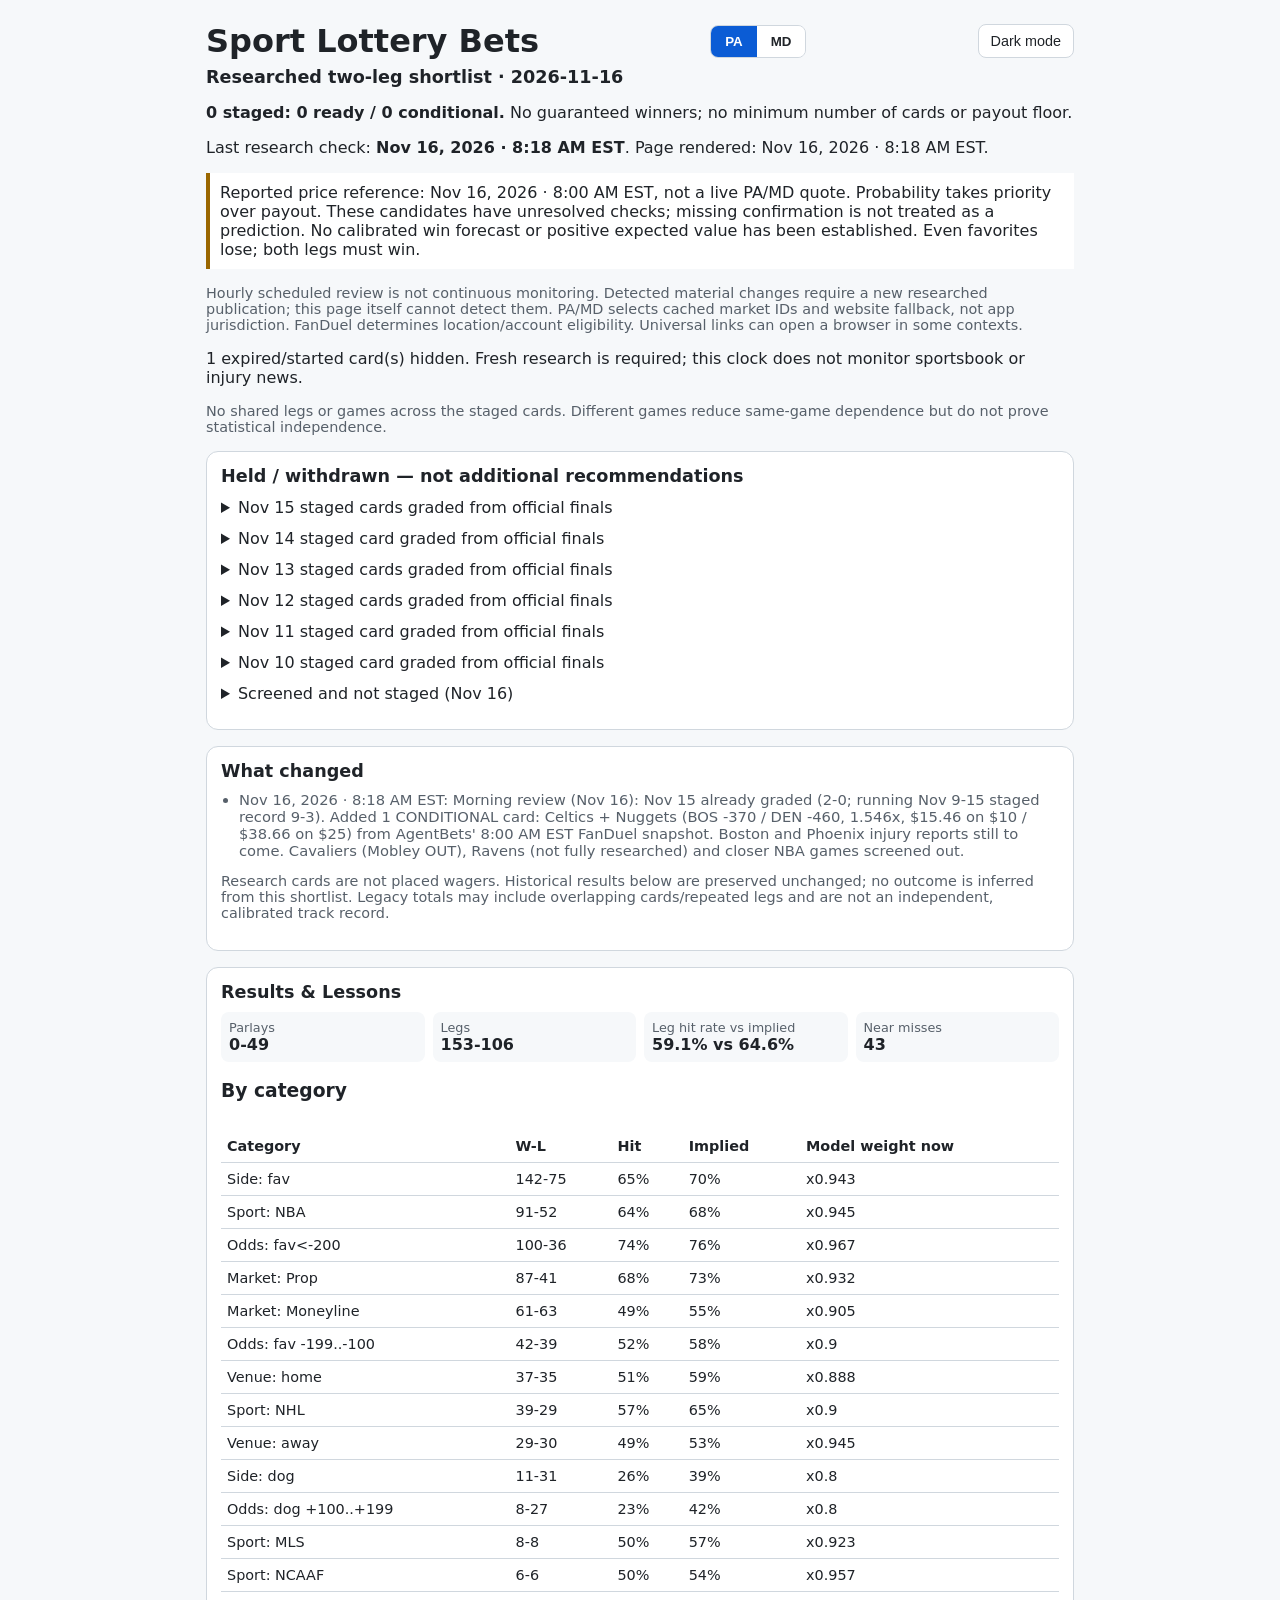
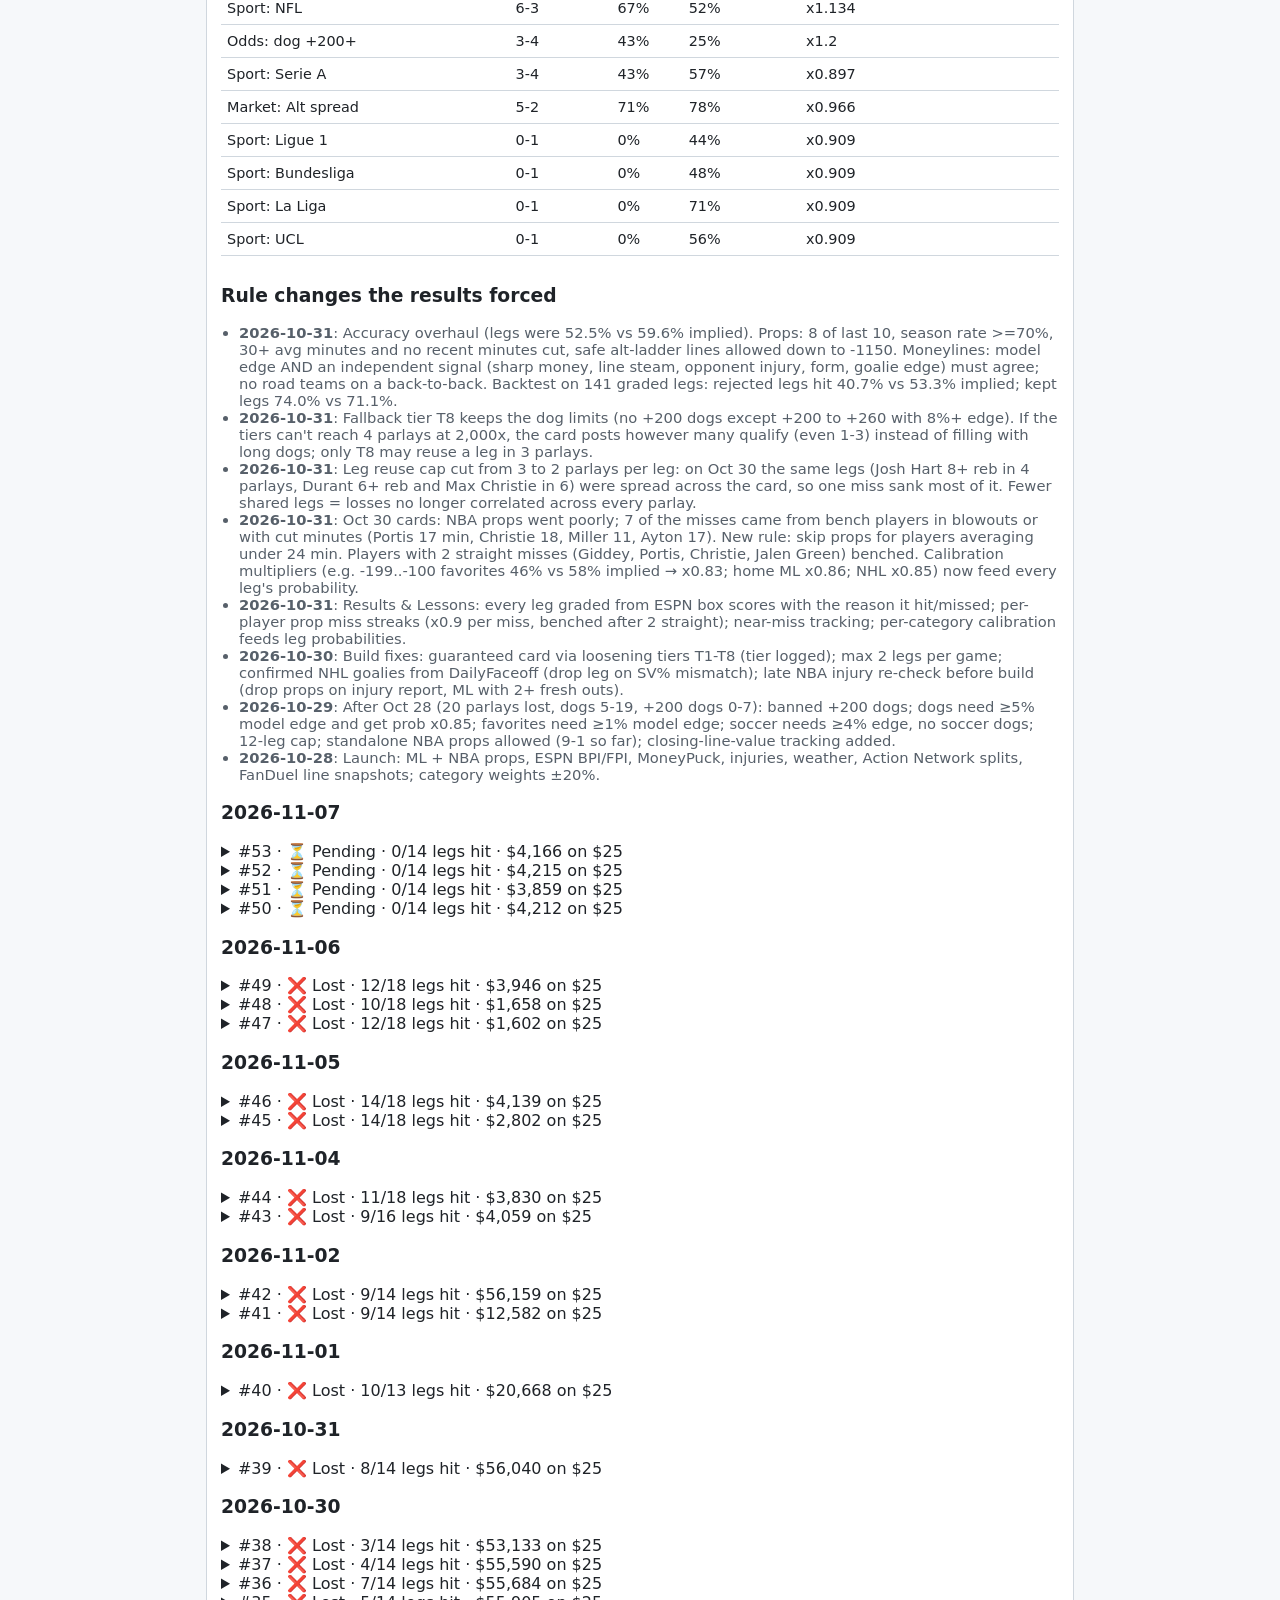
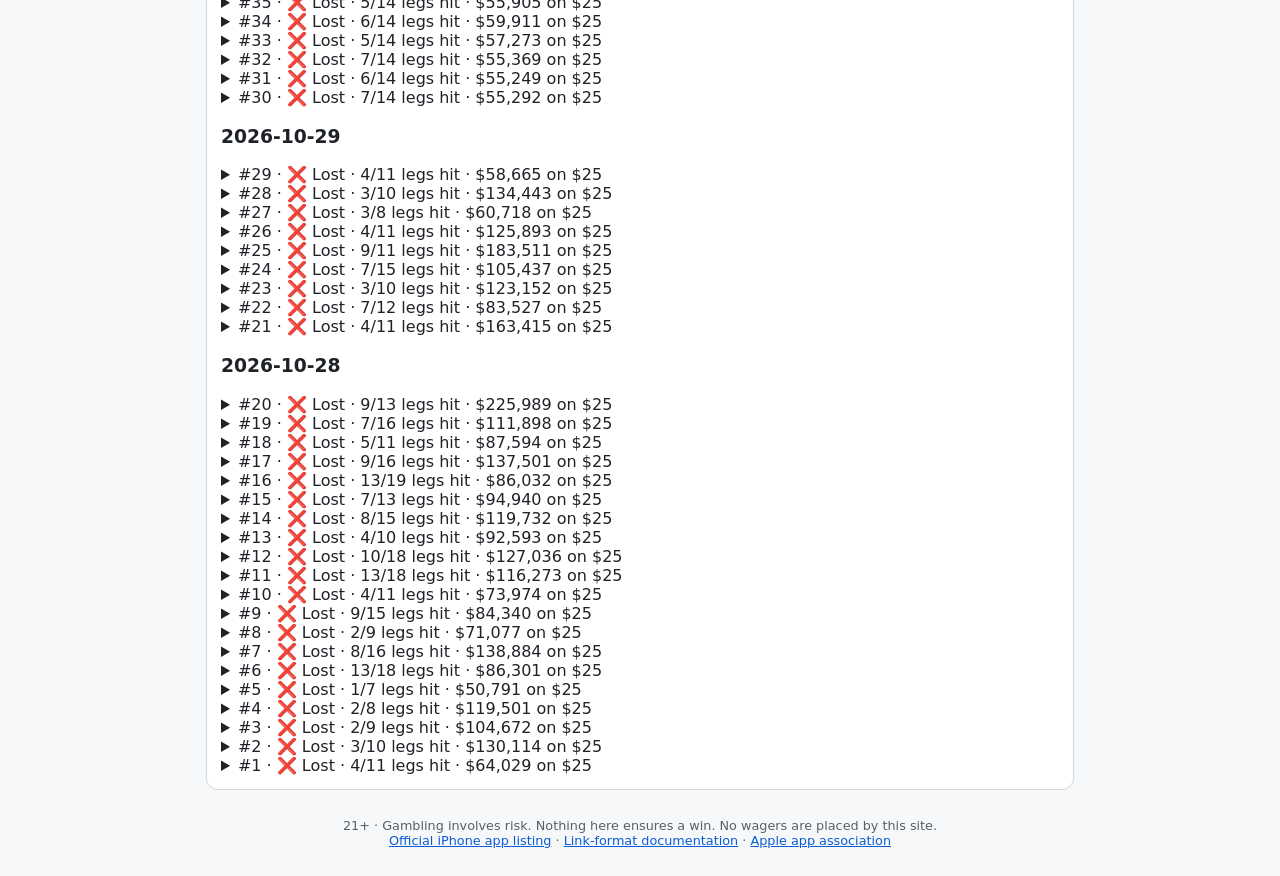
==== commit c26f4f6a: "Hourly Nov 16 review 8:18 AM: add CONDITIONAL Celtics + Nuggets (BOS -370 / DEN -460, 1.546x); scree" ====
--- a/docs/index.html
+++ b/docs/index.html
@@ -1 +1 @@
-<!doctype html><html lang="en" data-theme="light"><head><meta charset="utf-8"><meta name="viewport" content="width=device-width,initial-scale=1"><meta name="apple-itunes-app" content="app-id=1413721906, app-argument=https://sportsbook.fanduel.com/navigation/nfl"><title>Sport Lottery Bets · Researched two-leg shortlist</title><link rel="stylesheet" href="two-leg.css"><script src="two-leg.js" defer></script></head><body><main><header><h1>Sport Lottery Bets</h1><div class="st" role="group" aria-label="Betslip market state; app still uses geolocation"><button type="button" data-s="pa">PA</button><button type="button" data-s="md">MD</button></div><button id="tg" type="button">Dark mode</button></header><div id="today-two-leg" data-publication="2026-11-15"><h2>Researched two-leg shortlist · 2026-11-15</h2><p><strong id="current-count">0 staged: 0 ready / 0 conditional.</strong> No guaranteed winners; no minimum number of cards or payout floor.</p><p>Last research check: <strong>Nov 15, 2026 · 8:17 PM EST</strong>. Page rendered: Nov 15, 2026 · 8:17 PM EST.</p><p class="notice">Reported price reference: Nov 15, 2026 · 3:00 PM EST, not a live PA/MD quote. Probability takes priority over payout. These candidates have unresolved checks; missing confirmation is not treated as a prediction. No calibrated win forecast or positive expected value has been established. Even favorites lose; both legs must win.</p><p class="muted">Hourly scheduled review is not continuous monitoring. Detected material changes require a new researched publication; this page itself cannot detect them. PA/MD selects cached market IDs and website fallback, not app jurisdiction. FanDuel determines location/account eligibility. Universal links can open a browser in some contexts.</p><noscript><p class="notice">JavaScript is off: state defaults to PA and automatic expiry is unavailable. Do not use selection links after the printed review deadline or event start.</p></noscript><p id="expiry-note" role="status" aria-live="polite"></p><p class="muted">No shared legs or games across the staged cards. Different games reduce same-game dependence but do not prove statistical independence.</p><p class="notice">No current cards passed the date, kickoff and freshness gates. Wait for a fresh researched update; do not substitute expired picks.</p></div><section id="research-holds"><h2>Held / withdrawn — not additional recommendations</h2><details><summary>Bills + Jaguars — not staged</summary><article id="nov15-a" class="two-leg-card" data-staged="false" data-review-until="2026-11-15T13:00:00-05:00" data-day="2026-11-15"><h3>Bills + Jaguars</h3><p class="card-status">NOT STAGED</p><p>At least one event has started; no longer a pregame card.</p><p class="muted">Two road favorites with winning records against losing home teams; both 1:00 PM NFL kickoffs, different games</p><div class="leg"><h4>1. Buffalo Bills · Moneyline -460</h4><p>Buffalo Bills @ New York Jets<br>Nov 15, 2026 · 1:00 PM EST · MetLife Stadium</p><p><strong>Research reason:</strong> ESPN records: Bills 7-1 and 4-0 on the road; Jets 2-7 and 1-3 at home. Buffalo beat Baltimore 36-10 and Minnesota 23-6 in its last five and won at the Rams (37-34 OT) and at Las Vegas (33-30); its only loss was 29-26 to New England. The Jets have lost four of their last five, including 38-33 at home to Las Vegas and 28-25 at home to Miami. ESPN injury feed lists QB Josh Allen, RB James Cook III and WR Khalil Shakir active.</p><p><strong>Not yet resolved:</strong> Counterevidence and open items: Buffalo&#x27;s last three wins were all by 3 points, and it lost its most recent game. Jets WR Garrett Wilson, Adonai Mitchell and Omar Cooper Jr. are all active, so New York has its full receiver group. Wind gusts near 27 mph at MetLife could keep the score close. Resolved at inactives: Bills RT Spencer Brown and CBs Benford/Hancock and S Franklin Jr. are all ACTIVE (positive for Buffalo); Jets CB Jarvis Brownlee Jr. is inactive. Live PA/MD price not checked.</p><p class="muted">Official inactives (posted ~11:35 AM EST, via ESPN game/injury feeds, checked 12:18 PM EST): Bills INACTIVE: G Ar&#x27;maj Reed-Adams, S Jalon Kilgore, OT Jude Bowry, DE Mike Danna, DT Greg Gaines (WR Tyrell Shavers not activated from PUP). Bills ACTIVE: QB Josh Allen, RT Spencer Brown (was doubtful), CB Christian Benford, CB Jordan Hancock, S Sam Franklin Jr. Jets INACTIVE: CB Jarvis Brownlee Jr. (illness), WR Tim Patrick, TE Jelani Woods, LB Trevin Wallace, DE Nate Lynn. Jets ACTIVE: QB Geno Smith, WR Garrett Wilson (concussion), WR Adonai Mitchell, WR Omar Cooper Jr., CB Nahshon Wright, DT Harrison Phillips, DE Joseph Ossai.</p><p class="muted">Price snapshot: Nov 15, 2026 · 11:00 AM EST; reported, not live/state-verified. Research/availability checked: Nov 15, 2026 · 12:18 PM EST. Earlier game-center/weather snapshots are not live.</p><span class="sources">Sources: <a href="https://www.espn.com/nfl/game/_/gameId/401873054" rel="noopener">ESPN schedule</a> · <a href="https://www.espn.com/nfl/team/injuries/_/name/nyj/new-york-jets" rel="noopener">ESPN schedule</a> · <a href="https://www.espn.com/nfl/standings" rel="noopener">ESPN schedule</a> · <a href="https://www.accuweather.com/en/us/metlife-stadium-nj/07073/hourly-weather-forecast/52866_poi?day=1&amp;hbhhour=13&amp;lang=en-us" rel="noopener">www.accuweather.com</a> · <a href="https://agentbets.ai/odds/fanduel/nfl/" rel="noopener">Reported FanDuel odds</a></span></div><div class="leg"><h4>2. Jacksonville Jaguars · Moneyline -700</h4><p>Jacksonville Jaguars @ Tennessee Titans<br>Nov 15, 2026 · 1:00 PM EST · Nissan Stadium</p><p><strong>Research reason:</strong> ESPN records: Jaguars 6-2 (2-1 road); Titans 1-7 and 0-4 at home. Jacksonville has won four of its last five, including 33-10 at Baltimore, 42-7 over Indianapolis and 22-17 at Cincinnati. Tennessee has lost four of its last five, including 26-3 at home to Houston. QB Trevor Lawrence is listed active. Titans LBs Cody Barton and Anthony Hill Jr. and WR Carnell Tate are OUT, and G Peter Skoronski is on IR.</p><p><strong>Not yet resolved:</strong> Counterevidence and open items: Jacksonville&#x27;s secondary is thin (S Jessie Bates III inactive, S Silmon-Craig out, S Eric Murray IR) and DT Jordan Davis is out. Its two most recent wins were by 5 and 2 points. Tennessee won at Indianapolis (26-20) and lost close games to Cleveland (27-24) and at Cincinnati (43-36 OT). Divisional game. Resolved at inactives: Titans are without both LBs Barton and Hill Jr., WR Tate and CB Jaylon Jones (positive for Jacksonville); Titans RB Spears active. Live PA/MD price not checked.</p><p class="muted">Official inactives (posted ~11:35 AM EST, via ESPN game/injury feeds, checked 12:18 PM EST): Jaguars INACTIVE: S Jessie Bates III, WR CJ Williams, DE Wesley Williams, DT Albert Regis; S Cam&#x27;Ron Silmon-Craig out; DT Jordan Davis ruled out by coach Liam Coen; DE B.J. Green II, S Eric Murray, DT DaVon Hamilton, OT Anton Harrison IR. QB Trevor Lawrence active. Titans INACTIVE: LB Cody Barton, LB Anthony Hill Jr., WR Carnell Tate, CB Jaylon Jones, DT Jackie Marshall, OT Brandon Crenshaw-Dickson, RB Nicholas Singleton. Titans ACTIVE: QB Cam Ward, RB Tyjae Spears (knee).</p><p class="muted">Price snapshot: Nov 15, 2026 · 11:00 AM EST; reported, not live/state-verified. Research/availability checked: Nov 15, 2026 · 12:18 PM EST. Earlier game-center/weather snapshots are not live.</p><span class="sources">Sources: <a href="https://www.espn.com/nfl/game/_/gameId/401873057" rel="noopener">ESPN schedule</a> · <a href="https://www.espn.com/nfl/team/injuries/_/name/ten/tennessee-titans" rel="noopener">ESPN schedule</a> · <a href="https://www.espn.com/nfl/standings" rel="noopener">ESPN schedule</a> · <a href="https://agentbets.ai/odds/fanduel/nfl/" rel="noopener">Reported FanDuel odds</a></span></div><p class="payout">Theoretical total return: 1.391× · $10 → $13.91 · $25 → $34.78 (includes stake).</p><p class="muted">Different-game decimal prices multiplied; not a FanDuel parlay quote. Raw price-derived joint implied probability: 71.9% (includes bookmaker margin; not a calibrated forecast, edge, or guarantee).</p></article></details><details><summary>Spurs + Celtics — not staged</summary><article id="nov15-b" class="two-leg-card" data-staged="false" data-review-until="2026-11-15T17:00:00-05:00" data-day="2026-11-15"><h3>Spurs + Celtics</h3><p class="card-status">NOT STAGED</p><p>At least one event has started; no longer a pregame card.</p><p class="muted">Two heavy NBA favorites; Jazz missing four rotation players, Mavericks on a back-to-back; small payout</p><div class="leg"><h4>1. San Antonio Spurs · Moneyline -1200</h4><p>San Antonio Spurs @ Utah Jazz<br>Nov 15, 2026 · 5:00 PM EST · Delta Center</p><p><strong>Research reason:</strong> ESPN records: Spurs 11-2 (6-0 road) and have won five straight, including 124-109 at Sacramento, 122-96 at Phoenix and 123-85 over Golden State on Friday. Utah is 1-12 (1-6 home) and has lost five straight. The official 4:15 PM report lists Utah without Lauri Markkanen (hand fracture), Jaren Jackson Jr. (MCL tear), Jusuf Nurkic and Jaxson Hayes. Both teams had Saturday off.</p><p><strong>Not yet resolved:</strong> Counterevidence and open items: De&#x27;Aaron Fox is now OUT (left hip tightness, 4:15 PM report) along with Tobias Harris (calf), so San Antonio is without two starters-level players; the -1200 price predates Fox&#x27;s downgrade. Utah lost only 125-118 at Houston on Friday and 115-109 to Miami, so it has kept some games close. Nov 14&#x27;s -1350 Timberwolves leg lost, so heavy favorites are not locks. Starters not confirmed; other Spurs participation is only inferred from being off the report. Live PA/MD price not checked.</p><p class="muted">Official 4:15 PM ET NBA report: Spurs: De&#x27;Aaron Fox OUT (left hip tightness; questionable at 1:15-3:15 PM, now out); Tobias Harris, Jayden Quaintance OUT; two-way Brown, Gillespie OUT. Jazz: Markkanen, Jackson Jr., Nurkic, Hayes OUT; two-way Alexander, Bufkin, H. Ingram OUT. Starters not confirmed.</p><p class="muted">Price snapshot: Nov 15, 2026 · 3:00 PM EST; reported, not live/state-verified. Research/availability checked: Nov 15, 2026 · 4:24 PM EST. Earlier game-center/weather snapshots are not live.</p><span class="sources">Sources: <a href="https://www.espn.com/nba/game/_/gameId/401909988" rel="noopener">ESPN schedule</a> · <a href="https://www.espn.com/nba/standings" rel="noopener">ESPN schedule</a> · <a href="https://www.espn.com/nba/scoreboard/_/date/20261113" rel="noopener">ESPN schedule</a> · <a href="https://ak-static.cms.nba.com/referee/injury/Injury-Report_2026-11-15_04_15PM.pdf" rel="noopener">ak-static.cms.nba.com</a> · <a href="https://agentbets.ai/odds/fanduel/nba/" rel="noopener">Reported FanDuel odds</a></span></div><div class="leg"><h4>2. Boston Celtics · Moneyline -950</h4><p>Dallas Mavericks @ Boston Celtics<br>Nov 15, 2026 · 6:00 PM EST · TD Garden</p><p><strong>Research reason:</strong> Dallas is on the second night of a back-to-back after losing 127-117 at Cleveland last night, its second straight road loss (133-94 at Minnesota on Thursday). ESPN records: Mavericks 7-6, 2-4 on the road; Celtics 10-2, 5-0 at home, winners of five straight (including 123-101 at Philadelphia and 119-80 at Charlotte). The official 4:15 PM report has Dallas without Dereck Lively II (OUT), Max Christie OUT and Kyrie Irving OUT (both downgraded at 4:15 PM). Boston&#x27;s only entries on the 4:15 PM official report are G League/two-way players.</p><p><strong>Not yet resolved:</strong> Counterevidence and open items: Daniel Gafford is PROBABLE and Santi Aldama questionable. Boston plays Orlando tomorrow (front end of its own back-to-back), so it could manage minutes. Boston&#x27;s last win was only 98-93 at Toronto. The -950 price predates Irving&#x27;s downgrade to OUT. Starters not confirmed. Live PA/MD price not checked.</p><p class="muted">Official 4:15 PM ET NBA report: Mavericks: Kyrie Irving OUT (left knee injury management; was questionable), Max Christie OUT (ankle; was doubtful), Santi Aldama QUESTIONABLE (ankle), Dereck Lively II, Tarik Biberovic, Sergio de Larrea OUT, Daniel Gafford PROBABLE (shoulder), Caleb Martin AVAILABLE. Celtics: only two-way/G League players listed (Carter, Cenac Jr., Mitchell, A. Williams QUESTIONABLE). Starters not confirmed.</p><p class="muted">Price snapshot: Nov 15, 2026 · 3:00 PM EST; reported, not live/state-verified. Research/availability checked: Nov 15, 2026 · 4:24 PM EST. Earlier game-center/weather snapshots are not live.</p><span class="sources">Sources: <a href="https://www.espn.com/nba/game/_/gameId/401909989" rel="noopener">ESPN schedule</a> · <a href="https://www.espn.com/nba/scoreboard/_/date/20261114" rel="noopener">ESPN schedule</a> · <a href="https://www.espn.com/nba/standings" rel="noopener">ESPN schedule</a> · <a href="https://ak-static.cms.nba.com/referee/injury/Injury-Report_2026-11-15_04_15PM.pdf" rel="noopener">ak-static.cms.nba.com</a> · <a href="https://agentbets.ai/odds/fanduel/nba/" rel="noopener">Reported FanDuel odds</a></span></div><p class="payout">Theoretical total return: 1.197× · $10 → $11.97 · $25 → $29.93 (includes stake).</p><p class="muted">Different-game decimal prices multiplied; not a FanDuel parlay quote. Raw price-derived joint implied probability: 83.5% (includes bookmaker margin; not a calibrated forecast, edge, or guarantee).</p></article></details><details><summary>Nov 15 staged cards graded from official finals</summary><p>Bills + Jaguars (posted 11:00 AM EST prices BUF -460 / JAX -700, 1.391x) WON: Bills 31, Jets 12; Jaguars 40, Titans 23 (ESPN finals). Spurs + Celtics (posted 3:00 PM EST prices SA -1200 / BOS -950, 1.197x) WON: Spurs 110, Jazz 102; Celtics 131, Mavericks 94 (ESPN finals). Nov 15 staged record: 2 wins, 0 losses. Running two-leg staged record Nov 9-15: 9 wins, 3 losses. These are staged research cards, not recorded wagers. Lessons: both road favorites with winning records against losing home teams pulled away in the second half after close first halves (JAX led 13-10 and BUF 10-3 late in the 2nd quarter); the Spurs won by only 8 without Fox and Harris (58-55 at halftime) against a depleted 1-12 Jazz, so a late starter downgrade on the favorite narrowed the margin even when the opponent was missing more; Boston at home vs a back-to-back Dallas missing Irving was never close.</p><span class="sources">Sources: <a href="https://www.espn.com/nfl/scoreboard/_/week/11" rel="noopener">ESPN schedule</a> · <a href="https://www.espn.com/nfl/game/_/gameId/401873054" rel="noopener">ESPN schedule</a> · <a href="https://www.espn.com/nba/game/_/gameId/401909988" rel="noopener">ESPN schedule</a> · <a href="https://www.espn.com/nba/game/_/gameId/401909989" rel="noopener">ESPN schedule</a></span></details><details><summary>Nov 14 staged card graded from official finals</summary><p>Nuggets + Timberwolves (posted 6:00 PM EST prices DEN -620 / MIN -1350, 1.247x) LOST: Nuggets 116, Pelicans 108 (won); Bulls 117, Timberwolves 106 (lost). Nov 14 staged record: 0 wins, 1 loss. Running two-leg staged record Nov 9-14: 7 wins, 3 losses. These are staged research cards, not recorded wagers. Lesson: a -1350 home favorite against a tired opponent on the second night of a back-to-back still lost by 11; Chicago led from early on. Very short prices add little payout and do not remove upset risk, so a single heavy-favorite leg is not a lock.</p><span class="sources">Sources: <a href="https://www.espn.com/nba/scoreboard/_/date/20261114" rel="noopener">ESPN schedule</a> · <a href="https://www.espn.com/nba/game/_/gameId/401909980" rel="noopener">ESPN schedule</a> · <a href="https://www.espn.com/nba/game/_/gameId/401909984" rel="noopener">ESPN schedule</a></span></details><details><summary>Nov 13 staged cards graded from official finals</summary><p>Rockets + Spurs (posted 7:00 PM EST prices HOU -1100 / SA -750, 1.236x) WON: Rockets 125, Jazz 118; Spurs 123, Warriors 85. Blazers + Magic (posted 6:00 PM EST prices POR -460 / ORL -420, 1.507x) WON: Magic 107, Bucks 99; Trail Blazers 120, Kings 107. Knicks + Hawks (posted 6:00 PM EST prices NY -335 / ATL -290, 1.746x) LOST: Pacers 106, Knicks 104; Bulls 125, Hawks 117 (OT). Nov 13 staged record: 2 wins, 1 loss. Running two-leg staged record Nov 9-13: 7 wins, 2 losses. These are staged research cards, not recorded wagers. Lesson: the losing card was the lowest-priced pair (both legs near -300, both on the road); both of its legs lost, while the two cards built on -420 or shorter legs won.</p><span class="sources">Sources: <a href="https://www.espn.com/nba/scoreboard/_/date/20261113" rel="noopener">ESPN schedule</a> · <a href="https://www.espn.com/nba/game/_/gameId/401909296" rel="noopener">ESPN schedule</a> · <a href="https://www.espn.com/nba/game/_/gameId/401909297" rel="noopener">ESPN schedule</a> · <a href="https://www.espn.com/nba/game/_/gameId/401909299" rel="noopener">ESPN schedule</a> · <a href="https://www.espn.com/nba/game/_/gameId/401909301" rel="noopener">ESPN schedule</a> · <a href="https://www.espn.com/nba/game/_/gameId/401909302" rel="noopener">ESPN schedule</a> · <a href="https://www.espn.com/nba/game/_/gameId/401909303" rel="noopener">ESPN schedule</a></span></details><details><summary>Nov 12 staged cards graded from official finals</summary><p>Pistons + 76ers (posted 6:00 PM EST prices DET -480 / PHI -255, 1.682x) WON: 76ers 123, Raptors 112; Pistons 144, Wizards 140 (2OT). Timberwolves + Suns (posted 7:00 PM EST prices MIN -230 / PHX -225, 2.072x) WON: Timberwolves 133, Mavericks 94; Suns 101, Hornets 96 (ESPN finals). Nov 12 staged record: 2 wins, 0 losses. Running two-leg staged record Nov 9-12: 5 wins, 1 loss. These are staged research cards, not recorded wagers. Lesson: both cards included a leg that was close late (2OT in Washington; Suns up six with under three minutes left), so favorite prices reflect but do not remove risk.</p><span class="sources">Sources: <a href="https://www.espn.com/nba/scoreboard/_/date/20261112" rel="noopener">ESPN schedule</a> · <a href="https://www.espn.com/nba/game/_/gameId/401909976" rel="noopener">ESPN schedule</a> · <a href="https://www.espn.com/nba/game/_/gameId/401909977" rel="noopener">ESPN schedule</a> · <a href="https://www.espn.com/nba/game/_/gameId/401909978" rel="noopener">ESPN schedule</a> · <a href="https://www.espn.com/nba/game/_/gameId/401909979" rel="noopener">ESPN schedule</a></span></details><details><summary>Nov 11 staged card graded from official finals</summary><p>Spurs + Lakers (posted 7:21 PM at SA -1350 / LAL -950, 1.187x) WON: Spurs 124, Bulls 119; Lakers 123, Bucks 112 (ESPN finals). Nov 11 staged record: 1 win, 0 losses; the withdrawn Celtics + Knicks card is not counted. Running two-leg staged record Nov 9-11: 3 wins, 1 loss. These are staged research cards, not recorded wagers. Lesson: the Spurs, without Harris and Vassell, trailed by 14 in the 3rd before winning by five, so even a -1350 road favorite missing two rotation guards is not a lock; heavy prices reflect but do not remove that risk. Withdrawing Celtics + Knicks after the George/Towns reports avoided a Knicks loss, one data point and not proof the rule improves results.</p><span class="sources">Sources: <a href="https://www.espn.com/nba/scoreboard/_/date/20261111" rel="noopener">ESPN schedule</a> · <a href="https://www.espn.com/nba/game/_/gameId/401909969" rel="noopener">ESPN schedule</a> · <a href="https://www.espn.com/nba/game/_/gameId/401909971" rel="noopener">ESPN schedule</a></span></details><details><summary>Nov 10 staged card graded from official finals</summary><p>Knicks + Heat (posted 6:24 PM at NY -1200 / MIA -405, 1.351x) WON: Knicks 117, Bucks 85; Heat 115, Jazz 109 (ESPN finals). Nov 10 staged record: 1 win, 0 losses. Running two-leg staged record Nov 9-10: 2 wins, 1 loss. These are staged research cards, not recorded wagers. Lesson: the Heat leg was the closer one (Utah within six late) even with Utah missing its top four listed players, so road favorites near -400 still carry real risk.</p><span class="sources">Sources: <a href="https://www.espn.com/nba/scoreboard/_/date/20261110" rel="noopener">ESPN schedule</a> · <a href="https://www.espn.com/nba/game/_/gameId/401909960" rel="noopener">ESPN schedule</a> · <a href="https://www.espn.com/nba/game/_/gameId/401909963" rel="noopener">ESPN schedule</a></span></details><details><summary>Screened and not staged (Nov 15)</summary><p>Seahawks (-310 at LV): QB Sam Darnold, OT Charles Cross, G Quenton Nelson, DT Leonard Williams all OUT. Rams (-500 at ARI): lost 18-16 at home to Arizona this season and have lost two straight; DE Myles Garrett and CB Trent McDuffie questionable. Thunder (-500 at SAC): Holmgren, Jalen Williams, Wallace, Jaylin Williams OUT (Nov 14 lesson: favorites missing key players are not locks). Rockets (-405 at WAS): VanVleet, Capela OUT, Smart suspended, Houston plays at Miami tomorrow. 76ers (-290 vs IND): Embiid OUT. Patriots at Lions (9:30 AM Munich) starts too soon for full checks; other NFL games are near coin flips.</p><span class="sources">Sources: <a href="https://agentbets.ai/odds/fanduel/nfl/" rel="noopener">Reported FanDuel odds</a> · <a href="https://agentbets.ai/odds/fanduel/nba/" rel="noopener">Reported FanDuel odds</a> · <a href="https://ak-static.cms.nba.com/referee/injury/Injury-Report_2026-11-15_08_15AM.pdf" rel="noopener">ak-static.cms.nba.com</a> · <a href="https://www.espn.com/nfl/game/_/gameId/401873062" rel="noopener">ESPN schedule</a> · <a href="https://www.espn.com/nfl/game/_/gameId/401873061" rel="noopener">ESPN schedule</a></span></details></section><section id="update-log"><h2>What changed</h2><ul><li>Nov 15, 2026 · 8:25 AM EST: 8:25 AM review (Nov 15): Nov 14 already graded (Nuggets + Timberwolves LOST; running Nov 9-14 staged record 7-3). Added 2 CONDITIONAL cards: Bills + Jaguars (BUF -460 / JAX -700, 1.391x, both 1:00 PM NFL) and Spurs + Celtics (SA -1500 / BOS -800, 1.200x). Prices from AgentBets&#x27; 8:00 AM EST FanDuel snapshots; NFL inactives and the Dallas injury report still to come.</li><li>Nov 15, 2026 · 9:17 AM EST: 9:17 AM review (Nov 15): both CONDITIONAL cards stand. AgentBets&#x27; 9:00 AM EST FanDuel snapshot: BUF -460 / JAX -700 unchanged (1.391x); Spurs moved -1500 to -1400, so Spurs + Celtics is now 1.205x ($12.05 on $10 / $30.13 on $25). 9:15 AM NBA injury report unchanged for SAS/UTA/BOS; Dallas still not submitted. ESPN NFL injury feeds unchanged (Bills OT Spencer Brown doubtful, Jets WR Garrett Wilson questionable); official NFL inactives still due about 11:30 AM.</li><li>Nov 15, 2026 · 10:24 AM EST: 10:24 AM review (Nov 15): both CONDITIONAL cards stand. AgentBets&#x27; 10:00 AM EST FanDuel snapshot: Bills moved -460 to -450 (Bills + Jaguars now 1.397x, $13.97 on $10 / $34.92 on $25); Celtics moved -800 to -820 (Spurs + Celtics now 1.202x, $12.02 / $30.05). 10:15 AM NBA injury report identical to 9:15 (Dallas still not submitted). ESPN NFL injury feeds show no new entries since the 9:17 check; official NFL inactives still due about 11:30 AM.</li><li>Nov 15, 2026 · 11:29 AM EST: 11:29 AM review (Nov 15): both CONDITIONAL cards stand, prices unchanged. AgentBets&#x27; FanDuel NBA snapshot of 11:00 AM EST: SA -1400 / BOS -820 (Spurs + Celtics 1.202x); NFL page still on its 10:00 AM EST snapshot at 11:29: BUF -450 / JAX -700 (Bills + Jaguars 1.397x). 11:15 AM NBA injury report unchanged for SAS/UTA/BOS; Dallas still not submitted. ESPN NFL notes: Jets WR Garrett Wilson reportedly cleared concussion protocol and expected to play (a negative for the Bills leg); Titans RB Tyjae Spears expected to play; Jaguars DT Jordan Davis out. Official NFL inactives not yet posted on ESPN at 11:29 AM; next review should check them before the 1:00 PM kickoffs.</li><li>Nov 15, 2026 · 12:18 PM EST: 12:18 PM review (Nov 15): both CONDITIONAL cards stand. Official NFL inactives now posted: Bills RT Spencer Brown (was doubtful), CBs Christian Benford and Jordan Hancock and S Sam Franklin Jr. all ACTIVE; Jets WR Garrett Wilson, Adonai Mitchell and Omar Cooper Jr. active, CB Jarvis Brownlee Jr. inactive; Jaguars S Jessie Bates III inactive, QB Trevor Lawrence active; Titans LBs Barton and Hill Jr., WR Tate and CB Jaylon Jones inactive, RB Spears active. AgentBets&#x27; FanDuel NFL snapshot of 11:00 AM EST: Bills moved -450 to -460, Jaguars -700 (Bills + Jaguars now 1.391x, $13.91 on $10 / $34.78 on $25). NBA snapshot still 11:00 AM EST: SA -1400 / BOS -820 (1.202x). 12:15 PM NBA injury report unchanged for SAS/UTA/BOS; Dallas still not submitted.</li><li>Nov 15, 2026 · 1:19 PM EST: 1:19 PM review (Nov 15): Bills + Jaguars STARTED at 1:00 PM and is now in progress at its posted 11:00 AM EST prices (BUF -460 / JAX -700, 1.391x); ESPN at 1:19 PM: Jaguars 7, Titans 0 (1st qtr); Bills 0, Jets 0 (1st qtr). Spurs + Celtics stands as CONDITIONAL, repriced from AgentBets&#x27; FanDuel NBA snapshot of 1:00 PM EST: SA -1400 to -1350, BOS -820 to -800 (1.208x, $12.08 on $10 / $30.21 on $25). 12:45 PM NBA injury report unchanged for SAS/UTA/BOS; Dallas still not submitted.</li><li>Nov 15, 2026 · 2:19 PM EST: 2:19 PM review (Nov 15): both cards stand. Bills + Jaguars in progress at posted 1.391x; ESPN at 2:19 PM: Jaguars 13, Titans 10 (2nd qtr, 1:23); Bills 10, Jets 3 (2nd qtr, 2:00). Spurs + Celtics stays CONDITIONAL at AgentBets&#x27; 1:00 PM EST FanDuel snapshot (SA -1350 / BOS -800, 1.208x; 6:00 PM UTC snapshot still latest at 2:19 PM). Official 2:00 PM NBA report: Dallas now submitted (Irving Q, Christie doubtful, Lively out, Gafford probable); Spurs&#x27; De&#x27;Aaron Fox added Q (left hip tightness) since 1:15 PM.</li><li>Nov 15, 2026 · 3:26 PM EST: 3:26 PM review (Nov 15): both cards stand. Bills + Jaguars in progress at posted 1.391x; ESPN at 3:25 PM: Bills 24, Jets 12 (end of 3rd); Jaguars 23, Titans 13 (3rd qtr, 2:59). Spurs + Celtics stays CONDITIONAL, repriced from AgentBets&#x27; FanDuel NBA snapshot of 3:00 PM EST: SA -1350 to -1200, BOS -800 to -950 (1.197x, $11.97 on $10 / $29.93 on $25). Official 3:15 PM NBA report unchanged for SAS/UTA/DAL/BOS (Fox still Q, Irving Q).</li><li>Nov 15, 2026 · 4:24 PM EST: 4:24 PM review (Nov 15): Bills + Jaguars GRADED WON from ESPN finals (Bills 31-12 at Jets; Jaguars 40-23 at Titans). Nov 15 1-0 so far; running Nov 9-15 staged record 8-3. Spurs + Celtics stays CONDITIONAL at AgentBets&#x27; 3:00 PM EST FanDuel snapshot (SA -1200 / BOS -950, 1.197x; still latest at 4:25 PM). Official 4:15 PM NBA report: Spurs&#x27; De&#x27;Aaron Fox downgraded to OUT; Mavericks&#x27; Kyrie Irving and Max Christie downgraded to OUT. Prices predate those changes.</li><li>Nov 15, 2026 · 5:19 PM EST: 5:19 PM review (Nov 15): Spurs + Celtics STARTED (Spurs at Jazz tipped ~5:10 PM; ESPN 5:18 PM: 8-8, 1st qtr; Celtics vs Mavericks 6:00 PM). Pending at posted 3:00 PM EST prices SA -1200 / BOS -950, 1.197x. Official 5:15 PM NBA report unchanged for these teams except Celtics two-way players now available. No new card: remaining NBA games (HOU at WAS without VanVleet/Smart/Capela, ATL at MIL, OKC at SAC without Holmgren, NY at TOR) stay screened out as in the morning review; Bills + Jaguars WON earlier.</li><li>Nov 15, 2026 · 6:16 PM EST: 6:16 PM review (Nov 15): Spurs + Celtics pending at posted 3:00 PM EST prices SA -1200 / BOS -950, 1.197x (ESPN 6:16 PM: Spurs lead Jazz 58-55 at halftime; Celtics lead Mavericks 11-2 early 1st). No new card: remaining NBA games (HOU at WAS 7 PM, ATL at MIL 8 PM, OKC at SAC 9 PM) stay screened out as in the morning review.</li><li>Nov 15, 2026 · 7:22 PM EST: 7:22 PM review (Nov 15): Spurs leg WON (ESPN final: Spurs 110, Jazz 102). Spurs + Celtics still pending on the Celtics leg at posted 3:00 PM EST prices SA -1200 / BOS -950, 1.197x (ESPN 7:22 PM: Celtics lead Mavericks 83-51, 7:27 left in 3rd). No new card: remaining NBA games (HOU at WAS in progress, ATL at MIL 8 PM, OKC at SAC 9 PM) stay screened out as in the morning review.</li><li>Nov 15, 2026 · 8:17 PM EST: 8:17 PM review (Nov 15): Spurs + Celtics GRADED WON at posted 3:00 PM EST prices SA -1200 / BOS -950, 1.197x (ESPN finals: Spurs 110, Jazz 102; Celtics 131, Mavericks 94). Nov 15 staged record 2-0; running Nov 9-15 two-leg record 9-3. No new card: the only untipped NBA game (OKC at SAC 9 PM) stays screened out as in the morning review; HOU at WAS and ATL at MIL already in progress.</li></ul><p class="muted">Research cards are not placed wagers. Historical results below are preserved unchanged; no outcome is inferred from this shortlist. Legacy totals may include overlapping cards/repeated legs and are not an independent, calibrated track record.</p></section><section id=results><h2>Results &amp; Lessons</h2><div class=s><div>Parlays<b>0-49</b></div><div>Legs<b>153-106</b></div><div>Leg hit rate vs implied<b>59.1% vs 64.6%</b></div><div>Near misses<b>43</b></div></div><h3>By category</h3><div class=t><table><tr><th>Category</th><th>W-L</th><th>Hit</th><th>Implied</th><th>Model weight now</th></tr><tr><td>Side: fav</td><td>142-75</td><td>65%</td><td>70%</td><td>x0.943</td></tr><tr><td>Sport: NBA</td><td>91-52</td><td>64%</td><td>68%</td><td>x0.945</td></tr><tr><td>Odds: fav&lt;-200</td><td>100-36</td><td>74%</td><td>76%</td><td>x0.967</td></tr><tr><td>Market: Prop</td><td>87-41</td><td>68%</td><td>73%</td><td>x0.932</td></tr><tr><td>Market: Moneyline</td><td>61-63</td><td>49%</td><td>55%</td><td>x0.905</td></tr><tr><td>Odds: fav -199..-100</td><td>42-39</td><td>52%</td><td>58%</td><td>x0.9</td></tr><tr><td>Venue: home</td><td>37-35</td><td>51%</td><td>59%</td><td>x0.888</td></tr><tr><td>Sport: NHL</td><td>39-29</td><td>57%</td><td>65%</td><td>x0.9</td></tr><tr><td>Venue: away</td><td>29-30</td><td>49%</td><td>53%</td><td>x0.945</td></tr><tr><td>Side: dog</td><td>11-31</td><td>26%</td><td>39%</td><td>x0.8</td></tr><tr><td>Odds: dog +100..+199</td><td>8-27</td><td>23%</td><td>42%</td><td>x0.8</td></tr><tr><td>Sport: MLS</td><td>8-8</td><td>50%</td><td>57%</td><td>x0.923</td></tr><tr><td>Sport: NCAAF</td><td>6-6</td><td>50%</td><td>54%</td><td>x0.957</td></tr><tr><td>Sport: NFL</td><td>6-3</td><td>67%</td><td>52%</td><td>x1.134</td></tr><tr><td>Odds: dog +200+</td><td>3-4</td><td>43%</td><td>25%</td><td>x1.2</td></tr><tr><td>Sport: Serie A</td><td>3-4</td><td>43%</td><td>57%</td><td>x0.897</td></tr><tr><td>Market: Alt spread</td><td>5-2</td><td>71%</td><td>78%</td><td>x0.966</td></tr><tr><td>Sport: Ligue 1</td><td>0-1</td><td>0%</td><td>44%</td><td>x0.909</td></tr><tr><td>Sport: Bundesliga</td><td>0-1</td><td>0%</td><td>48%</td><td>x0.909</td></tr><tr><td>Sport: La Liga</td><td>0-1</td><td>0%</td><td>71%</td><td>x0.909</td></tr><tr><td>Sport: UCL</td><td>0-1</td><td>0%</td><td>56%</td><td>x0.909</td></tr></table></div><h3>Rule changes the results forced</h3><ul><li><b>2026-10-31</b>: Accuracy overhaul (legs were 52.5% vs 59.6% implied). Props: 8 of last 10, season rate &gt;=70%, 30+ avg minutes and no recent minutes cut, safe alt-ladder lines allowed down to -1150. Moneylines: model edge AND an independent signal (sharp money, line steam, opponent injury, form, goalie edge) must agree; no road teams on a back-to-back. Backtest on 141 graded legs: rejected legs hit 40.7% vs 53.3% implied; kept legs 74.0% vs 71.1%.</li><li><b>2026-10-31</b>: Fallback tier T8 keeps the dog limits (no +200 dogs except +200 to +260 with 8%+ edge). If the tiers can&#x27;t reach 4 parlays at 2,000x, the card posts however many qualify (even 1-3) instead of filling with long dogs; only T8 may reuse a leg in 3 parlays.</li><li><b>2026-10-31</b>: Leg reuse cap cut from 3 to 2 parlays per leg: on Oct 30 the same legs (Josh Hart 8+ reb in 4 parlays, Durant 6+ reb and Max Christie in 6) were spread across the card, so one miss sank most of it. Fewer shared legs = losses no longer correlated across every parlay.</li><li><b>2026-10-31</b>: Oct 30 cards: NBA props went poorly; 7 of the misses came from bench players in blowouts or with cut minutes (Portis 17 min, Christie 18, Miller 11, Ayton 17). New rule: skip props for players averaging under 24 min. Players with 2 straight misses (Giddey, Portis, Christie, Jalen Green) benched. Calibration multipliers (e.g. -199..-100 favorites 46% vs 58% implied → x0.83; home ML x0.86; NHL x0.85) now feed every leg&#x27;s probability.</li><li><b>2026-10-31</b>: Results &amp; Lessons: every leg graded from ESPN box scores with the reason it hit/missed; per-player prop miss streaks (x0.9 per miss, benched after 2 straight); near-miss tracking; per-category calibration feeds leg probabilities.</li><li><b>2026-10-30</b>: Build fixes: guaranteed card via loosening tiers T1-T8 (tier logged); max 2 legs per game; confirmed NHL goalies from DailyFaceoff (drop leg on SV% mismatch); late NBA injury re-check before build (drop props on injury report, ML with 2+ fresh outs).</li><li><b>2026-10-29</b>: After Oct 28 (20 parlays lost, dogs 5-19, +200 dogs 0-7): banned +200 dogs; dogs need ≥5% model edge and get prob x0.85; favorites need ≥1% model edge; soccer needs ≥4% edge, no soccer dogs; 12-leg cap; standalone NBA props allowed (9-1 so far); closing-line-value tracking added.</li><li><b>2026-10-28</b>: Launch: ML + NBA props, ESPN BPI/FPI, MoneyPuck, injuries, weather, Action Network splits, FanDuel line snapshots; category weights ±20%.</li></ul><h3>2026-11-07</h3><details><summary>#53 · ⏳ Pending · 0/14 legs hit · $4,166 on $25</summary></details><details><summary>#52 · ⏳ Pending · 0/14 legs hit · $4,215 on $25</summary></details><details><summary>#51 · ⏳ Pending · 0/14 legs hit · $3,859 on $25</summary></details><details><summary>#50 · ⏳ Pending · 0/14 legs hit · $4,212 on $25</summary></details><h3>2026-11-06</h3><details><summary>#49 · ❌ Lost · 12/18 legs hit · $3,946 on $25</summary><p><small>Why it lost:</small></p><ul><li><b>Adam Fantilli 2+ shots on goal</b> (-345): 0 SOG vs 2+ needed, ? min; line: ? pts/? reb/? ast/? 3PT</li><li><b>Luka Doncic 6+ assists</b> (-340): 5 ast vs 6+ needed, 38 min; line: 53 pts/5 reb/5 ast/5-15 3PT</li><li><b>Zion Williamson 15+ points</b> (-350): 13 pts vs 15+ needed, 36 min; line: 13 pts/8 reb/4 ast/0-0 3PT</li></ul><p><b>What I learned:</b> Adam Fantilli: prop miss streak 1 → prop weight x0.9 | Luka Doncic: prop miss streak 1 → prop weight x0.9 | Zion Williamson: prop miss streak 1 → prop weight x0.9</p></details><details><summary>#48 · ❌ Lost · 10/18 legs hit · $1,658 on $25</summary><p><small>Why it lost:</small></p><ul><li><b>Adam Fantilli 2+ shots on goal</b> (-355): 0 SOG vs 2+ needed, ? min; line: ? pts/? reb/? ast/? 3PT</li><li><b>Austin Reaves 4+ assists</b> (-390): 2 ast vs 4+ needed, 38 min; line: 25 pts/3 reb/2 ast/1-8 3PT</li><li><b>Luka Doncic 6+ assists</b> (-340): 5 ast vs 6+ needed, 38 min; line: 53 pts/5 reb/5 ast/5-15 3PT</li><li><b>Zion Williamson 15+ points</b> (-350): 13 pts vs 15+ needed, 36 min; line: 13 pts/8 reb/4 ast/0-0 3PT</li><li><b>Denton Mateychuk 1+ shots on goal</b> (-590): 0 SOG vs 1+ needed, ? min; line: ? pts/? reb/? ast/? 3PT</li><li><b>Ivar Stenberg 1+ shots on goal</b> (-460): 0 SOG vs 1+ needed, ? min; line: ? pts/? reb/? ast/? 3PT</li><li><b>Dylan Harper 4+ rebounds</b> (-480): 2 reb vs 4+ needed, 28 min, blowout win by 15 (SA 124, SAC 109); line: 19 pts/2 reb/3 ast/1-2 3PT</li></ul><p><b>What I learned:</b> Adam Fantilli: prop miss streak 1 → prop weight x0.9 | Austin Reaves: prop miss streak 2 → prop weight x0.81 and benched until he hits again | Luka Doncic: prop miss streak 1 → prop weight x0.9 | Zion Williamson: prop miss streak 1 → prop weight x0.9</p></details><details><summary>#47 · ❌ Lost · 12/18 legs hit · $1,602 on $25</summary><p><small>Why it lost:</small></p><ul><li><b>Adam Fantilli 2+ shots on goal</b> (-355): 0 SOG vs 2+ needed, ? min; line: ? pts/? reb/? ast/? 3PT</li><li><b>Luka Doncic 6+ assists</b> (-340): 5 ast vs 6+ needed, 38 min; line: 53 pts/5 reb/5 ast/5-15 3PT</li><li><b>Zion Williamson 15+ points</b> (-350): 13 pts vs 15+ needed, 36 min; line: 13 pts/8 reb/4 ast/0-0 3PT</li><li><b>Denton Mateychuk 1+ shots on goal</b> (-590): 0 SOG vs 1+ needed, ? min; line: ? pts/? reb/? ast/? 3PT</li><li><b>Dylan Harper 4+ rebounds</b> (-480): 2 reb vs 4+ needed, 28 min, blowout win by 15 (SA 124, SAC 109); line: 19 pts/2 reb/3 ast/1-2 3PT</li></ul><p><b>What I learned:</b> Adam Fantilli: prop miss streak 1 → prop weight x0.9 | Luka Doncic: prop miss streak 1 → prop weight x0.9 | Zion Williamson: prop miss streak 1 → prop weight x0.9 | Denton Mateychuk: prop miss streak 1 → prop weight x0.9</p></details><h3>2026-11-05</h3><details><summary>#46 · ❌ Lost · 14/18 legs hit · $4,139 on $25</summary><p><small>Why it lost:</small></p><ul><li><b>Adam Fantilli 2+ shots on goal</b> (-335): 0 SOG vs 2+ needed, ? min; line: ? pts/? reb/? ast/? 3PT</li><li><b>Denton Mateychuk 1+ shots on goal</b> (-590): 0 SOG vs 1+ needed, ? min; line: ? pts/? reb/? ast/? 3PT</li><li><b>Giannis Antetokounmpo 25+ points</b> (-265): 20 pts vs 25+ needed, 31 min, blowout loss by 20 (MIA 100, GS 120); line: 20 pts/14 reb/4 ast/1-5 3PT</li><li><b>UTSA ML</b> (-240): Final UTSA 29, FAU 60; favorite upset, lost by 31</li></ul><p><b>What I learned:</b> Adam Fantilli: prop miss streak 1 → prop weight x0.9 | Denton Mateychuk: prop miss streak 1 → prop weight x0.9 | Giannis Antetokounmpo: prop miss streak 1 → prop weight x0.9 | UTSA: Odds: fav&lt;-200 now 100/136 (74% vs 76% implied) → weight x0.967</p></details><details><summary>#45 · ❌ Lost · 14/18 legs hit · $2,802 on $25</summary><p><small>Why it lost:</small></p><ul><li><b>Dylan Guenther 2+ shots on goal</b> (-395): 1 SOG vs 2+ needed, ? min; line: ? pts/? reb/? ast/? 3PT</li><li><b>Giannis Antetokounmpo 25+ points</b> (-265): 20 pts vs 25+ needed, 31 min, blowout loss by 20 (MIA 100, GS 120); line: 20 pts/14 reb/4 ast/1-5 3PT</li><li><b>UTSA ML</b> (-255): Final UTSA 29, FAU 60; favorite upset, lost by 31</li><li><b>Cale Makar 2+ shots on goal</b> (-480): 0 SOG vs 2+ needed, ? min; line: ? pts/? reb/? ast/? 3PT</li></ul><p><b>What I learned:</b> Dylan Guenther: prop miss streak 1 → prop weight x0.9 | Giannis Antetokounmpo: prop miss streak 1 → prop weight x0.9 | UTSA: Odds: fav&lt;-200 now 100/136 (74% vs 76% implied) → weight x0.967 | Cale Makar: prop miss streak 1 → prop weight x0.9</p></details><h3>2026-11-04</h3><details><summary>#44 · ❌ Lost · 11/18 legs hit · $3,830 on $25</summary><p><small>Why it lost:</small></p><ul><li><b>Will Smith 2+ shots on goal</b> (-290): 0 SOG vs 2+ needed, ? min; line: ? pts/? reb/? ast/? 3PT</li><li><b>Kon Knueppel 10+ points</b> (-260): 3 pts vs 10+ needed, 6 min, minutes cut; line: 3 pts/0 reb/0 ast/0-1 3PT</li><li><b>Rasmus Dahlin 2+ shots on goal</b> (-335): 1 SOG vs 2+ needed, ? min; line: ? pts/? reb/? ast/? 3PT</li><li><b>Memphis Grizzlies ML</b> (-230): Final MEM 103, IND 107; FG% 45 vs 45; turnovers 19-15; favorite upset, lost by 4; near miss</li><li><b>Jack Quinn 2+ shots on goal</b> (-355): 1 SOG vs 2+ needed, ? min; line: ? pts/? reb/? ast/? 3PT</li><li><b>UTSA ML</b> (-250): Final UTSA 29, FAU 60; favorite upset, lost by 31</li><li><b>Ja&#x27;Kobe Walter 2+ made threes</b> (-290): 1 3PM vs 2+ needed, 27 min, blowout loss by 19 (TOR 109, DEN 128); line: 8 pts/1 reb/2 ast/1-6 3PT</li></ul><p><b>What I learned:</b> Will Smith: prop miss streak 0 → prop weight x1.0 | Kon Knueppel: prop miss streak 1 → prop weight x0.9 | Rasmus Dahlin: prop miss streak 1 → prop weight x0.9 | Memphis Grizzlies: Odds: fav&lt;-200 now 100/136 (74% vs 76% implied) → weight x0.967</p></details><details><summary>#43 · ❌ Lost · 9/16 legs hit · $4,059 on $25</summary><p><small>Why it lost:</small></p><ul><li><b>Jaden McDaniels 1+ made threes</b> (-410): 0 3PM vs 1+ needed, 37 min; line: 14 pts/8 reb/4 ast/0-6 3PT</li><li><b>Brandon Miller 3+ made threes</b> (-260): 1 3PM vs 3+ needed, 26 min; line: 10 pts/4 reb/1 ast/1-10 3PT</li><li><b>Will Smith 2+ shots on goal</b> (-290): 0 SOG vs 2+ needed, ? min; line: ? pts/? reb/? ast/? 3PT</li><li><b>Memphis Grizzlies +3.5 (alt line)</b> (-310): Final MEM 103, IND 107; margin -4 vs +3.5 alt line, missed cover by 0.5</li><li><b>Rasmus Dahlin 2+ shots on goal</b> (-335): 1 SOG vs 2+ needed, ? min; line: ? pts/? reb/? ast/? 3PT</li><li><b>Utah Jazz ML</b> (+168): Final UTAH 113, NO 120; FG% 44 vs 43; turnovers 20-17; underdog didn&#x27;t pull the upset, lost by 7</li><li><b>Jack Quinn 2+ shots on goal</b> (-355): 1 SOG vs 2+ needed, ? min; line: ? pts/? reb/? ast/? 3PT</li></ul><p><b>What I learned:</b> Jaden McDaniels: prop miss streak 0 → prop weight x1.0 | Brandon Miller: prop miss streak 1 → prop weight x0.9 | Will Smith: prop miss streak 0 → prop weight x1.0 | Memphis Grizzlies: Odds: fav&lt;-200 now 100/136 (74% vs 76% implied) → weight x0.967</p></details><h3>2026-11-02</h3><details><summary>#42 · ❌ Lost · 9/14 legs hit · $56,159 on $25</summary><p><small>Why it lost:</small></p><ul><li><b>Boston Celtics ML</b> (+168): Final BOS 93, HOU 109; FG% 39 vs 54; turnovers 15-13; underdog didn&#x27;t pull the upset, lost by 16</li><li><b>Toronto Maple Leafs ML</b> (+114): Final TOR 2, UTA 3; shots 29-36 (outshot); underdog didn&#x27;t pull the upset, lost by 1; near miss</li><li><b>Bodo Glimt to win (90 min)</b> (-130): Final BODO 0, LILL 0; shots on target 4-2; draw = loss for a 90-min win bet; favorite upset; near miss</li><li><b>Montreal Canadiens ML</b> (-188): Final MTL 4, WPG 5; shots 22-47 (outshot); favorite upset, lost by 1; near miss</li></ul><p><b>What I learned:</b> Boston Celtics: Odds: dog +100..+199 now 8/35 (23% vs 42% implied) → weight x0.8 ; underdog rule (Oct 29) blocks dogs without ≥5% model edge | Toronto Maple Leafs: Odds: dog +100..+199 now 8/35 (23% vs 42% implied) → weight x0.8 ; underdog rule (Oct 29) blocks dogs without ≥5% model edge | Bodo Glimt: Odds: fav -199..-100 now 42/81 (52% vs 58% implied) → weight x0.9 | Montreal Canadiens: Odds: fav -199..-100 now 42/81 (52% vs 58% implied) → weight x0.9</p></details><details><summary>#41 · ❌ Lost · 9/14 legs hit · $12,582 on $25</summary><p><small>Why it lost:</small></p><ul><li><b>Boston Celtics ML</b> (+166): Final BOS 93, HOU 109; FG% 39 vs 54; turnovers 15-13; underdog didn&#x27;t pull the upset, lost by 16</li><li><b>Orlando Magic ML</b> (-136): Final ORL 94, WSH 103; FG% 46 vs 53; turnovers 17-14; favorite upset, lost by 9</li><li><b>Jalen Brunson 20+ points</b> (-330): 19 pts vs 20+ needed, 34 min; line: 19 pts/2 reb/6 ast/4-11 3PT</li><li><b>Memphis Grizzlies ML</b> (-178): Final MEM 134, NO 135; FG% 52 vs 48; turnovers 16-8; favorite upset, lost by 1; near miss</li></ul><p><b>What I learned:</b> Boston Celtics: Odds: dog +100..+199 now 8/35 (23% vs 42% implied) → weight x0.8 ; underdog rule (Oct 29) blocks dogs without ≥5% model edge | Orlando Magic: Odds: fav -199..-100 now 42/81 (52% vs 58% implied) → weight x0.9 | Jalen Brunson: prop miss streak 1 → prop weight x0.9 | Memphis Grizzlies: Odds: fav -199..-100 now 42/81 (52% vs 58% implied) → weight x0.9</p></details><h3>2026-11-01</h3><details><summary>#40 · ❌ Lost · 10/13 legs hit · $20,668 on $25</summary><p><small>Why it lost:</small></p><ul><li><b>Kansas City Chiefs ML</b> (-112): Final KC 24, DEN 28; favorite upset, lost by 4</li><li><b>Ottawa Senators ML</b> (-120): Final OTT 3, ANA 6; shots 22-33 (outshot); favorite upset, lost by 3</li><li><b>Jayson Tatum 2+ made threes</b> (-340): 1 3PM vs 2+ needed, 34 min; line: 32 pts/4 reb/7 ast/1-5 3PT</li></ul><p><b>What I learned:</b> Kansas City Chiefs: Odds: fav -199..-100 now 42/81 (52% vs 58% implied) → weight x0.9 | Ottawa Senators: Odds: fav -199..-100 now 42/81 (52% vs 58% implied) → weight x0.9 | Jayson Tatum: prop miss streak 1 → prop weight x0.9</p></details><h3>2026-10-31</h3><details><summary>#39 · ❌ Lost · 8/14 legs hit · $56,040 on $25</summary><p><small>Why it lost:</small></p><ul><li><b>Miami Florida -4.5 (alt line)</b> (-330): Final MIA 38, UNC 35; margin +3 vs -4.5 alt line, missed cover by 1.5</li><li><b>Old Dominion ML</b> (+125): Final ODU 23, MRSH 36; underdog didn&#x27;t pull the upset, lost by 13</li><li><b>Minnesota Vikings ML</b> (+146): Final MIN 15, DET 19; underdog didn&#x27;t pull the upset, lost by 4</li><li><b>New York Islanders ML</b> (-110): Final NYI 0, EDM 4; shots 18-24 (outshot); favorite upset, lost by 4</li><li><b>Atlanta Hawks ML</b> (-176): Final ATL 99, NO 121; FG% 38 vs 57; turnovers 19-23; favorite upset, lost by 22</li><li><b>Tampa Bay Lightning ML</b> (-176): Final TB 4, NSH 5; shots 26-33 (outshot); favorite upset, lost by 1; near miss</li></ul><p><b>What I learned:</b> Miami Florida: Odds: fav&lt;-200 now 100/136 (74% vs 76% implied) → weight x0.967 | Old Dominion: Odds: dog +100..+199 now 8/35 (23% vs 42% implied) → weight x0.8 ; underdog rule (Oct 29) blocks dogs without ≥5% model edge | Minnesota Vikings: Odds: dog +100..+199 now 8/35 (23% vs 42% implied) → weight x0.8 ; underdog rule (Oct 29) blocks dogs without ≥5% model edge | New York Islanders: Odds: fav -199..-100 now 42/81 (52% vs 58% implied) → weight x0.9</p></details><h3>2026-10-30</h3><details><summary>#38 · ❌ Lost · 3/14 legs hit · $53,133 on $25</summary><p><small>Why it lost:</small></p><ul><li><b>Kris Dunn 1+ made threes</b> (-280): 0 3PM vs 1+ needed, 31 min, blowout loss by 26 (LAC 101, MIN 127); line: 5 pts/5 reb/7 ast/0-1 3PT</li><li><b>Payton Pritchard 4+ assists</b> (-210): 3 ast vs 4+ needed, 35 min; line: 30 pts/3 reb/3 ast/3-9 3PT</li><li><b>Duncan Robinson 3+ made threes</b> (-156): 2 3PM vs 3+ needed, 26 min, blowout win by 16 (DET 110, BKN 94); line: 17 pts/4 reb/2 ast/2-7 3PT</li><li><b>Jalen Green 4+ rebounds</b> (-132): 2 reb vs 4+ needed, 25 min; line: 2 pts/2 reb/2 ast/0-2 3PT</li><li><b>Austin Reaves 6+ assists</b> (-122): 5 ast vs 6+ needed, 37 min, blowout loss by 17 (LAL 95, GS 112); line: 21 pts/4 reb/5 ast/1-6 3PT</li><li><b>Josh Giddey 6+ rebounds</b> (-146): 4 reb vs 6+ needed, 25 min; line: 13 pts/4 reb/5 ast/2-5 3PT</li><li><b>Max Christie 10+ points</b> (-104): 2 pts vs 10+ needed, 18 min, minutes cut; line: 2 pts/1 reb/0 ast/0-2 3PT</li><li><b>Josh Hart 8+ rebounds</b> (-118): 6 reb vs 8+ needed, 31 min; line: 7 pts/6 reb/3 ast/2-7 3PT</li><li><b>Kevin Durant 6+ rebounds</b> (-106): 5 reb vs 6+ needed, 37 min; line: 28 pts/5 reb/1 ast/1-6 3PT</li><li><b>Daniss Jenkins 10+ points</b> (-113): 6 pts vs 10+ needed, 24 min, blowout win by 16 (DET 110, BKN 94); line: 6 pts/3 reb/5 ast/2-5 3PT</li></ul><p><b>What I learned:</b> Kris Dunn: prop miss streak 1 → prop weight x0.9 | Payton Pritchard: prop miss streak 1 → prop weight x0.9 | Duncan Robinson: prop miss streak 1 → prop weight x0.9 | Jalen Green: prop miss streak 2 → prop weight x0.81 and benched until he hits again</p></details><details><summary>#37 · ❌ Lost · 4/14 legs hit · $55,590 on $25</summary><p><small>Why it lost:</small></p><ul><li><b>Bobby Portis 10+ points</b> (-200): 8 pts vs 10+ needed, 17 min, blowout win by 20 (MIA 145, IND 125), minutes cut; line: 8 pts/3 reb/1 ast/2-4 3PT</li><li><b>RJ Barrett 20+ points</b> (-225): 9 pts vs 20+ needed, 34 min; line: 9 pts/3 reb/5 ast/1-4 3PT</li><li><b>Duncan Robinson 3+ made threes</b> (-156): 2 3PM vs 3+ needed, 26 min, blowout win by 16 (DET 110, BKN 94); line: 17 pts/4 reb/2 ast/2-7 3PT</li><li><b>Josh Hart 8+ rebounds</b> (-118): 6 reb vs 8+ needed, 31 min; line: 7 pts/6 reb/3 ast/2-7 3PT</li><li><b>Max Christie 2+ assists</b> (-111): 0 ast vs 2+ needed, 18 min, minutes cut; line: 2 pts/1 reb/0 ast/0-2 3PT</li><li><b>Kevin Durant 6+ rebounds</b> (-106): 5 reb vs 6+ needed, 37 min; line: 28 pts/5 reb/1 ast/1-6 3PT</li><li><b>Daniss Jenkins 10+ points</b> (-113): 6 pts vs 10+ needed, 24 min, blowout win by 16 (DET 110, BKN 94); line: 6 pts/3 reb/5 ast/2-5 3PT</li><li><b>Josh Giddey 8+ assists</b> (-102): 5 ast vs 8+ needed, 25 min; line: 13 pts/4 reb/5 ast/2-5 3PT</li><li><b>New York Islanders ML</b> (+112): Final NYI 0, EDM 4; shots 18-24 (outshot); underdog didn&#x27;t pull the upset, lost by 4</li></ul><p><b>What I learned:</b> Bobby Portis: prop miss streak 2 → prop weight x0.81 and benched until he hits again | RJ Barrett: prop miss streak 0 → prop weight x1.0 | Duncan Robinson: prop miss streak 1 → prop weight x0.9 | Josh Hart: prop miss streak 0 → prop weight x1.0</p></details><details><summary>#36 · ❌ Lost · 7/14 legs hit · $55,684 on $25</summary><p><small>Why it lost:</small></p><ul><li><b>Max Christie 10+ points</b> (-104): 2 pts vs 10+ needed, 18 min, minutes cut; line: 2 pts/1 reb/0 ast/0-2 3PT</li><li><b>Josh Giddey 8+ assists</b> (-102): 5 ast vs 8+ needed, 25 min; line: 13 pts/4 reb/5 ast/2-5 3PT</li><li><b>New York Islanders ML</b> (+112): Final NYI 0, EDM 4; shots 18-24 (outshot); underdog didn&#x27;t pull the upset, lost by 4</li><li><b>Phoenix Suns ML</b> (+152): Final PHX 120, DEN 127; FG% 49 vs 53; turnovers 15-18; underdog didn&#x27;t pull the upset, lost by 7</li><li><b>South Alabama ML</b> (+184): Final USA 20, LT 35; underdog didn&#x27;t pull the upset, lost by 15</li><li><b>Old Dominion ML</b> (+120): Final ODU 23, MRSH 36; underdog didn&#x27;t pull the upset, lost by 13</li></ul><p><b>What I learned:</b> Max Christie: prop miss streak 2 → prop weight x0.81 and benched until he hits again | Josh Giddey: prop miss streak 2 → prop weight x0.81 and benched until he hits again | New York Islanders: Odds: dog +100..+199 now 8/35 (23% vs 42% implied) → weight x0.8 ; underdog rule (Oct 29) blocks dogs without ≥5% model edge | Phoenix Suns: Odds: dog +100..+199 now 8/35 (23% vs 42% implied) → weight x0.8 ; underdog rule (Oct 29) blocks dogs without ≥5% model edge</p></details><details><summary>#35 · ❌ Lost · 5/14 legs hit · $55,905 on $25</summary><p><small>Why it lost:</small></p><ul><li><b>Bobby Portis 6+ rebounds</b> (-265): 3 reb vs 6+ needed, 17 min, blowout win by 20 (MIA 145, IND 125), minutes cut; line: 8 pts/3 reb/1 ast/2-4 3PT</li><li><b>Leonard Miller 1+ made threes</b> (-295): 0 3PM vs 1+ needed, 11 min, minutes cut; line: 2 pts/2 reb/1 ast/0-4 3PT</li><li><b>Pascal Siakam 20+ points</b> (-295): 13 pts vs 20+ needed, 29 min, blowout loss by 20 (IND 125, MIA 145); line: 13 pts/5 reb/4 ast/0-5 3PT</li><li><b>Max Christie 2+ assists</b> (-111): 0 ast vs 2+ needed, 18 min, minutes cut; line: 2 pts/1 reb/0 ast/0-2 3PT</li><li><b>Kevin Durant 6+ rebounds</b> (-106): 5 reb vs 6+ needed, 37 min; line: 28 pts/5 reb/1 ast/1-6 3PT</li><li><b>Daniss Jenkins 10+ points</b> (-113): 6 pts vs 10+ needed, 24 min, blowout win by 16 (DET 110, BKN 94); line: 6 pts/3 reb/5 ast/2-5 3PT</li><li><b>Phoenix Suns ML</b> (+152): Final PHX 120, DEN 127; FG% 49 vs 53; turnovers 15-18; underdog didn&#x27;t pull the upset, lost by 7</li><li><b>South Alabama ML</b> (+184): Final USA 20, LT 35; underdog didn&#x27;t pull the upset, lost by 15</li><li><b>Old Dominion ML</b> (+120): Final ODU 23, MRSH 36; underdog didn&#x27;t pull the upset, lost by 13</li></ul><p><b>What I learned:</b> Bobby Portis: prop miss streak 2 → prop weight x0.81 and benched until he hits again | Leonard Miller: prop miss streak 1 → prop weight x0.9 | Pascal Siakam: prop miss streak 1 → prop weight x0.9 | Max Christie: prop miss streak 2 → prop weight x0.81 and benched until he hits again</p></details><details><summary>#34 · ❌ Lost · 6/14 legs hit · $59,911 on $25</summary><p><small>Why it lost:</small></p><ul><li><b>Bobby Portis 10+ points</b> (-200): 8 pts vs 10+ needed, 17 min, blowout win by 20 (MIA 145, IND 125), minutes cut; line: 8 pts/3 reb/1 ast/2-4 3PT</li><li><b>RJ Barrett 20+ points</b> (-225): 9 pts vs 20+ needed, 34 min; line: 9 pts/3 reb/5 ast/1-4 3PT</li><li><b>Josh Giddey 8+ assists</b> (-102): 5 ast vs 8+ needed, 25 min; line: 13 pts/4 reb/5 ast/2-5 3PT</li><li><b>Austin Reaves 6+ assists</b> (-122): 5 ast vs 6+ needed, 37 min, blowout loss by 17 (LAL 95, GS 112); line: 21 pts/4 reb/5 ast/1-6 3PT</li><li><b>Phoenix Suns ML</b> (+152): Final PHX 120, DEN 127; FG% 49 vs 53; turnovers 15-18; underdog didn&#x27;t pull the upset, lost by 7</li><li><b>South Alabama ML</b> (+184): Final USA 20, LT 35; underdog didn&#x27;t pull the upset, lost by 15</li><li><b>Old Dominion ML</b> (+120): Final ODU 23, MRSH 36; underdog didn&#x27;t pull the upset, lost by 13</li><li><b>New York Islanders ML</b> (+112): Final NYI 0, EDM 4; shots 18-24 (outshot); underdog didn&#x27;t pull the upset, lost by 4</li></ul><p><b>What I learned:</b> Bobby Portis: prop miss streak 2 → prop weight x0.81 and benched until he hits again | RJ Barrett: prop miss streak 0 → prop weight x1.0 | Josh Giddey: prop miss streak 2 → prop weight x0.81 and benched until he hits again | Austin Reaves: prop miss streak 2 → prop weight x0.81 and benched until he hits again</p></details><details><summary>#33 · ❌ Lost · 5/14 legs hit · $57,273 on $25</summary><p><small>Why it lost:</small></p><ul><li><b>Austin Reaves 6+ assists</b> (-136): 5 ast vs 6+ needed, 37 min, blowout loss by 17 (LAL 95, GS 112); line: 21 pts/4 reb/5 ast/1-6 3PT</li><li><b>Jalen Green 15+ points</b> (-128): 2 pts vs 15+ needed, 25 min; line: 2 pts/2 reb/2 ast/0-2 3PT</li><li><b>Daniss Jenkins 10+ points</b> (-132): 6 pts vs 10+ needed, 24 min, blowout win by 16 (DET 110, BKN 94); line: 6 pts/3 reb/5 ast/2-5 3PT</li><li><b>Josh Giddey 6+ rebounds</b> (-142): 4 reb vs 6+ needed, 25 min; line: 13 pts/4 reb/5 ast/2-5 3PT</li><li><b>Deandre Ayton 5+ points</b> (-152): 3 pts vs 5+ needed, 17 min, blowout win by 16 (WSH 95, CHA 79), minutes cut; line: 3 pts/3 reb/1 ast/0-0 3PT</li><li><b>Max Christie 10+ points</b> (-102): 2 pts vs 10+ needed, 18 min, minutes cut; line: 2 pts/1 reb/0 ast/0-2 3PT</li><li><b>Kevin Durant 6+ rebounds</b> (-104): 5 reb vs 6+ needed, 37 min; line: 28 pts/5 reb/1 ast/1-6 3PT</li><li><b>Seattle Kraken ML</b> (-120): Final SEA 2, CGY 6; shots 22-27 (outshot); favorite upset, lost by 4</li></ul><p><b>What I learned:</b> Austin Reaves: prop miss streak 2 → prop weight x0.81 and benched until he hits again | Jalen Green: prop miss streak 2 → prop weight x0.81 and benched until he hits again | Daniss Jenkins: prop miss streak 1 → prop weight x0.9 | Josh Giddey: prop miss streak 2 → prop weight x0.81 and benched until he hits again</p></details><details><summary>#32 · ❌ Lost · 7/14 legs hit · $55,369 on $25</summary><p><small>Why it lost:</small></p><ul><li><b>Paul George 3+ made threes</b> (-172): 2 3PM vs 3+ needed, 27 min; line: 18 pts/6 reb/8 ast/2-7 3PT</li><li><b>Max Christie 10+ points</b> (-102): 2 pts vs 10+ needed, 18 min, minutes cut; line: 2 pts/1 reb/0 ast/0-2 3PT</li><li><b>Kevin Durant 6+ rebounds</b> (-104): 5 reb vs 6+ needed, 37 min; line: 28 pts/5 reb/1 ast/1-6 3PT</li><li><b>Josh Hart 8+ rebounds</b> (-115): 6 reb vs 8+ needed, 31 min; line: 7 pts/6 reb/3 ast/2-7 3PT</li><li><b>Phoenix Suns ML</b> (+156): Final PHX 120, DEN 127; FG% 49 vs 53; turnovers 15-18; underdog didn&#x27;t pull the upset, lost by 7</li><li><b>Seattle Kraken ML</b> (-120): Final SEA 2, CGY 6; shots 22-27 (outshot); favorite upset, lost by 4</li><li><b>Old Dominion ML</b> (+122): Final ODU 23, MRSH 36; underdog didn&#x27;t pull the upset, lost by 13</li></ul><p><b>What I learned:</b> Paul George: prop miss streak 0 → prop weight x1.0 | Max Christie: prop miss streak 2 → prop weight x0.81 and benched until he hits again | Kevin Durant: prop miss streak 1 → prop weight x0.9 | Josh Hart: prop miss streak 0 → prop weight x1.0</p></details><details><summary>#31 · ❌ Lost · 6/14 legs hit · $55,249 on $25</summary><p><small>Why it lost:</small></p><ul><li><b>Bobby Portis 6+ rebounds</b> (-260): 3 reb vs 6+ needed, 17 min, blowout win by 20 (MIA 145, IND 125), minutes cut; line: 8 pts/3 reb/1 ast/2-4 3PT</li><li><b>Leonard Miller 1+ made threes</b> (-310): 0 3PM vs 1+ needed, 11 min, minutes cut; line: 2 pts/2 reb/1 ast/0-4 3PT</li><li><b>Pascal Siakam 20+ points</b> (-310): 13 pts vs 20+ needed, 29 min, blowout loss by 20 (IND 125, MIA 145); line: 13 pts/5 reb/4 ast/0-5 3PT</li><li><b>Kevin Durant 6+ rebounds</b> (-104): 5 reb vs 6+ needed, 37 min; line: 28 pts/5 reb/1 ast/1-6 3PT</li><li><b>Josh Hart 8+ rebounds</b> (-115): 6 reb vs 8+ needed, 31 min; line: 7 pts/6 reb/3 ast/2-7 3PT</li><li><b>Phoenix Suns ML</b> (+156): Final PHX 120, DEN 127; FG% 49 vs 53; turnovers 15-18; underdog didn&#x27;t pull the upset, lost by 7</li><li><b>Seattle Kraken ML</b> (-120): Final SEA 2, CGY 6; shots 22-27 (outshot); favorite upset, lost by 4</li><li><b>Old Dominion ML</b> (+122): Final ODU 23, MRSH 36; underdog didn&#x27;t pull the upset, lost by 13</li></ul><p><b>What I learned:</b> Bobby Portis: prop miss streak 2 → prop weight x0.81 and benched until he hits again | Leonard Miller: prop miss streak 1 → prop weight x0.9 | Pascal Siakam: prop miss streak 1 → prop weight x0.9 | Kevin Durant: prop miss streak 1 → prop weight x0.9</p></details><details><summary>#30 · ❌ Lost · 7/14 legs hit · $55,292 on $25</summary><p><small>Why it lost:</small></p><ul><li><b>Bobby Portis 10+ points</b> (-205): 8 pts vs 10+ needed, 17 min, blowout win by 20 (MIA 145, IND 125), minutes cut; line: 8 pts/3 reb/1 ast/2-4 3PT</li><li><b>RJ Barrett 20+ points</b> (-240): 9 pts vs 20+ needed, 34 min; line: 9 pts/3 reb/5 ast/1-4 3PT</li><li><b>Payton Pritchard 4+ assists</b> (-220): 3 ast vs 4+ needed, 35 min; line: 30 pts/3 reb/3 ast/3-9 3PT</li><li><b>Max Christie 10+ points</b> (-102): 2 pts vs 10+ needed, 18 min, minutes cut; line: 2 pts/1 reb/0 ast/0-2 3PT</li><li><b>Josh Hart 8+ rebounds</b> (-115): 6 reb vs 8+ needed, 31 min; line: 7 pts/6 reb/3 ast/2-7 3PT</li><li><b>Phoenix Suns ML</b> (+156): Final PHX 120, DEN 127; FG% 49 vs 53; turnovers 15-18; underdog didn&#x27;t pull the upset, lost by 7</li><li><b>Old Dominion ML</b> (+122): Final ODU 23, MRSH 36; underdog didn&#x27;t pull the upset, lost by 13</li></ul><p><b>What I learned:</b> Bobby Portis: prop miss streak 2 → prop weight x0.81 and benched until he hits again | RJ Barrett: prop miss streak 0 → prop weight x1.0 | Payton Pritchard: prop miss streak 1 → prop weight x0.9 | Max Christie: prop miss streak 2 → prop weight x0.81 and benched until he hits again</p></details><h3>2026-10-29</h3><details><summary>#29 · ❌ Lost · 4/11 legs hit · $58,665 on $25</summary><p><small>Why it lost:</small></p><ul><li><b>Cleveland Cavaliers ML</b> (+100): Final CLE 111, ATL 114; FG% 44 vs 44; turnovers 9-11; underdog didn&#x27;t pull the upset, lost by 3; near miss</li><li><b>Carolina Panthers ML</b> (+166): Final CAR 19, GB 27; underdog didn&#x27;t pull the upset, lost by 8</li><li><b>Vegas Golden Knights ML</b> (-110): Final VGK 2, NJ 5; shots 21-32 (outshot); favorite upset, lost by 3</li><li><b>Anaheim Ducks ML</b> (+116): Final ANA 6, BUF 7; shots 35-31; underdog didn&#x27;t pull the upset, lost by 1; near miss</li><li><b>Winnipeg Jets ML</b> (+176): Final WPG 4, TB 6; shots 21-31 (outshot); underdog didn&#x27;t pull the upset, lost by 2</li><li><b>Ottawa Senators ML</b> (-125): Final OTT 5, LA 6; shots 22-38 (outshot); favorite upset, lost by 1; near miss</li><li><b>Mainz to win (90 min)</b> (+110): Final M05 1, ELV 4; shots on target 2-6; underdog didn&#x27;t pull the upset, lost by 3</li></ul><p><b>What I learned:</b> Cleveland Cavaliers: Odds: dog +100..+199 now 8/35 (23% vs 42% implied) → weight x0.8 ; underdog rule (Oct 29) blocks dogs without ≥5% model edge | Carolina Panthers: Odds: dog +100..+199 now 8/35 (23% vs 42% implied) → weight x0.8 ; underdog rule (Oct 29) blocks dogs without ≥5% model edge | Vegas Golden Knights: Odds: fav -199..-100 now 42/81 (52% vs 58% implied) → weight x0.9 | Anaheim Ducks: Odds: dog +100..+199 now 8/35 (23% vs 42% implied) → weight x0.8 ; underdog rule (Oct 29) blocks dogs without ≥5% model edge</p></details><details><summary>#28 · ❌ Lost · 3/10 legs hit · $134,443 on $25</summary><p><small>Why it lost:</small></p><ul><li><b>Pittsburgh Penguins ML</b> (+108): Final PIT 3, UTA 4; shots 34-34; underdog didn&#x27;t pull the upset, lost by 1; near miss</li><li><b>Anaheim Ducks ML</b> (+116): Final ANA 6, BUF 7; shots 35-31; underdog didn&#x27;t pull the upset, lost by 1; near miss</li><li><b>Winnipeg Jets ML</b> (+176): Final WPG 4, TB 6; shots 21-31 (outshot); underdog didn&#x27;t pull the upset, lost by 2</li><li><b>Ottawa Senators ML</b> (-125): Final OTT 5, LA 6; shots 22-38 (outshot); favorite upset, lost by 1; near miss</li><li><b>Mainz to win (90 min)</b> (+110): Final M05 1, ELV 4; shots on target 2-6; underdog didn&#x27;t pull the upset, lost by 3</li><li><b>Atalanta to win (90 min)</b> (+180): Final ATA 2, FIO 2; shots on target 5-4; draw = loss for a 90-min win bet; underdog didn&#x27;t pull the upset; near miss</li><li><b>Minnesota Wild ML</b> (-192): Final MIN 3, NYI 4; shots 25-26 (outshot); favorite upset, lost by 1; near miss</li></ul><p><b>What I learned:</b> Pittsburgh Penguins: Odds: dog +100..+199 now 8/35 (23% vs 42% implied) → weight x0.8 ; underdog rule (Oct 29) blocks dogs without ≥5% model edge | Anaheim Ducks: Odds: dog +100..+199 now 8/35 (23% vs 42% implied) → weight x0.8 ; underdog rule (Oct 29) blocks dogs without ≥5% model edge | Winnipeg Jets: Odds: dog +100..+199 now 8/35 (23% vs 42% implied) → weight x0.8 ; underdog rule (Oct 29) blocks dogs without ≥5% model edge | Ottawa Senators: Odds: fav -199..-100 now 42/81 (52% vs 58% implied) → weight x0.9</p></details><details><summary>#27 · ❌ Lost · 3/8 legs hit · $60,718 on $25</summary><p><small>Why it lost:</small></p><ul><li><b>Vancouver Canucks ML</b> (+146): Final VAN 2, SJ 3; shots 25-24; underdog didn&#x27;t pull the upset, lost by 1; near miss</li><li><b>Atalanta to win (90 min)</b> (+180): Final ATA 2, FIO 2; shots on target 5-4; draw = loss for a 90-min win bet; underdog didn&#x27;t pull the upset; near miss</li><li><b>Cleveland Cavaliers ML</b> (+100): Final CLE 111, ATL 114; FG% 44 vs 44; turnovers 9-11; underdog didn&#x27;t pull the upset, lost by 3; near miss</li><li><b>Carolina Panthers ML</b> (+166): Final CAR 19, GB 27; underdog didn&#x27;t pull the upset, lost by 8</li><li><b>Vegas Golden Knights ML</b> (-110): Final VGK 2, NJ 5; shots 21-32 (outshot); favorite upset, lost by 3</li></ul><p><b>What I learned:</b> Vancouver Canucks: Odds: dog +100..+199 now 8/35 (23% vs 42% implied) → weight x0.8 ; underdog rule (Oct 29) blocks dogs without ≥5% model edge | Atalanta: Odds: dog +100..+199 now 8/35 (23% vs 42% implied) → weight x0.8 ; underdog rule (Oct 29) blocks dogs without ≥5% model edge | Cleveland Cavaliers: Odds: dog +100..+199 now 8/35 (23% vs 42% implied) → weight x0.8 ; underdog rule (Oct 29) blocks dogs without ≥5% model edge | Carolina Panthers: Odds: dog +100..+199 now 8/35 (23% vs 42% implied) → weight x0.8 ; underdog rule (Oct 29) blocks dogs without ≥5% model edge</p></details><details><summary>#26 · ❌ Lost · 4/11 legs hit · $125,893 on $25</summary><p><small>Why it lost:</small></p><ul><li><b>Carolina Panthers ML</b> (+166): Final CAR 19, GB 27; underdog didn&#x27;t pull the upset, lost by 8</li><li><b>Winnipeg Jets ML</b> (+195): Final WPG 2, FLA 5; shots 24-38 (outshot); underdog didn&#x27;t pull the upset, lost by 3</li><li><b>Vegas Golden Knights ML</b> (-110): Final VGK 2, NJ 5; shots 21-32 (outshot); favorite upset, lost by 3</li><li><b>Pittsburgh Penguins ML</b> (+108): Final PIT 3, UTA 4; shots 34-34; underdog didn&#x27;t pull the upset, lost by 1; near miss</li><li><b>Anaheim Ducks ML</b> (+116): Final ANA 6, BUF 7; shots 35-31; underdog didn&#x27;t pull the upset, lost by 1; near miss</li><li><b>Winnipeg Jets ML</b> (+176): Final WPG 4, TB 6; shots 21-31 (outshot); underdog didn&#x27;t pull the upset, lost by 2</li><li><b>Mainz to win (90 min)</b> (+110): Final M05 1, ELV 4; shots on target 2-6; underdog didn&#x27;t pull the upset, lost by 3</li></ul><p><b>What I learned:</b> Carolina Panthers: Odds: dog +100..+199 now 8/35 (23% vs 42% implied) → weight x0.8 ; underdog rule (Oct 29) blocks dogs without ≥5% model edge | Winnipeg Jets: Odds: dog +100..+199 now 8/35 (23% vs 42% implied) → weight x0.8 ; underdog rule (Oct 29) blocks dogs without ≥5% model edge | Vegas Golden Knights: Odds: fav -199..-100 now 42/81 (52% vs 58% implied) → weight x0.9 | Pittsburgh Penguins: Odds: dog +100..+199 now 8/35 (23% vs 42% implied) → weight x0.8 ; underdog rule (Oct 29) blocks dogs without ≥5% model edge</p></details><details><summary>#25 · ❌ Lost · 9/11 legs hit · $183,511 on $25</summary><p><small>Why it lost:</small></p><ul><li><b>Winnipeg Jets ML</b> (+195): Final WPG 2, FLA 5; shots 24-38 (outshot); underdog didn&#x27;t pull the upset, lost by 3</li><li><b>Atalanta to win (90 min)</b> (+180): Final ATA 2, FIO 2; shots on target 5-4; draw = loss for a 90-min win bet; underdog didn&#x27;t pull the upset; near miss</li></ul><p><b>What I learned:</b> Winnipeg Jets: Odds: dog +100..+199 now 8/35 (23% vs 42% implied) → weight x0.8 ; underdog rule (Oct 29) blocks dogs without ≥5% model edge | Atalanta: Odds: dog +100..+199 now 8/35 (23% vs 42% implied) → weight x0.8 ; underdog rule (Oct 29) blocks dogs without ≥5% model edge</p></details><details><summary>#24 · ❌ Lost · 7/15 legs hit · $105,437 on $25</summary><p><small>Why it lost:</small></p><ul><li><b>Fiorentina to win (90 min)</b> (+125): Final FIO 2, ATA 2; shots on target 4-5; draw = loss for a 90-min win bet; underdog didn&#x27;t pull the upset; near miss</li><li><b>Anaheim Ducks ML</b> (+114): Final ANA 6, BUF 7; shots 35-31; underdog didn&#x27;t pull the upset, lost by 1; near miss</li><li><b>Mainz to win (90 min)</b> (+110): Final M05 1, ELV 4; shots on target 2-6; underdog didn&#x27;t pull the upset, lost by 3</li><li><b>Minnesota Wild ML</b> (-188): Final MIN 3, NYI 4; shots 25-26 (outshot); favorite upset, lost by 1; near miss</li><li><b>Vancouver Canucks ML</b> (+146): Final VAN 2, SJ 3; shots 25-24; underdog didn&#x27;t pull the upset, lost by 1; near miss</li><li><b>Ottawa Senators ML</b> (-118): Final OTT 5, LA 6; shots 22-38 (outshot); favorite upset, lost by 1; near miss</li><li><b>Dallas Stars ML</b> (-172): Final DAL 2, MTL 5; shots 19-21 (outshot); favorite upset, lost by 3</li><li><b>Villarreal to win (90 min)</b> (-240): Final VIL 0, ESP 1; shots on target 4-3; favorite upset, lost by 1; near miss</li></ul><p><b>What I learned:</b> Fiorentina: Odds: dog +100..+199 now 8/35 (23% vs 42% implied) → weight x0.8 ; underdog rule (Oct 29) blocks dogs without ≥5% model edge | Anaheim Ducks: Odds: dog +100..+199 now 8/35 (23% vs 42% implied) → weight x0.8 ; underdog rule (Oct 29) blocks dogs without ≥5% model edge | Mainz: Odds: dog +100..+199 now 8/35 (23% vs 42% implied) → weight x0.8 ; underdog rule (Oct 29) blocks dogs without ≥5% model edge | Minnesota Wild: Odds: fav -199..-100 now 42/81 (52% vs 58% implied) → weight x0.9</p></details><details><summary>#23 · ❌ Lost · 3/10 legs hit · $123,152 on $25</summary><p><small>Why it lost:</small></p><ul><li><b>Cleveland Cavaliers ML</b> (-106): Final CLE 111, ATL 114; FG% 44 vs 44; turnovers 9-11; favorite upset, lost by 3; near miss</li><li><b>Winnipeg Jets ML</b> (+195): Final WPG 4, TB 6; shots 21-31 (outshot); underdog didn&#x27;t pull the upset, lost by 2</li><li><b>Atalanta to win (90 min)</b> (+190): Final ATA 2, FIO 2; shots on target 5-4; draw = loss for a 90-min win bet; underdog didn&#x27;t pull the upset; near miss</li><li><b>Ottawa Senators ML</b> (-118): Final OTT 5, LA 6; shots 22-38 (outshot); favorite upset, lost by 1; near miss</li><li><b>Carolina Panthers ML</b> (+166): Final CAR 19, GB 27; underdog didn&#x27;t pull the upset, lost by 8</li><li><b>Rennes to win (90 min)</b> (+130): Final REN 2, NICE 5; shots on target 9-8; underdog didn&#x27;t pull the upset, lost by 3</li><li><b>Pittsburgh Penguins ML</b> (+108): Final PIT 3, UTA 4; shots 34-34; underdog didn&#x27;t pull the upset, lost by 1; near miss</li></ul><p><b>What I learned:</b> Cleveland Cavaliers: Odds: fav -199..-100 now 42/81 (52% vs 58% implied) → weight x0.9 | Winnipeg Jets: Odds: dog +100..+199 now 8/35 (23% vs 42% implied) → weight x0.8 ; underdog rule (Oct 29) blocks dogs without ≥5% model edge | Atalanta: Odds: dog +100..+199 now 8/35 (23% vs 42% implied) → weight x0.8 ; underdog rule (Oct 29) blocks dogs without ≥5% model edge | Ottawa Senators: Odds: fav -199..-100 now 42/81 (52% vs 58% implied) → weight x0.9</p></details><details><summary>#22 · ❌ Lost · 7/12 legs hit · $83,527 on $25</summary><p><small>Why it lost:</small></p><ul><li><b>Pittsburgh Penguins ML</b> (+108): Final PIT 3, UTA 4; shots 34-34; underdog didn&#x27;t pull the upset, lost by 1; near miss</li><li><b>Fiorentina to win (90 min)</b> (+125): Final FIO 2, ATA 2; shots on target 4-5; draw = loss for a 90-min win bet; underdog didn&#x27;t pull the upset; near miss</li><li><b>Anaheim Ducks ML</b> (+114): Final ANA 6, BUF 7; shots 35-31; underdog didn&#x27;t pull the upset, lost by 1; near miss</li><li><b>Mainz to win (90 min)</b> (+110): Final M05 1, ELV 4; shots on target 2-6; underdog didn&#x27;t pull the upset, lost by 3</li><li><b>Vancouver Canucks ML</b> (+146): Final VAN 2, SJ 3; shots 25-24; underdog didn&#x27;t pull the upset, lost by 1; near miss</li></ul><p><b>What I learned:</b> Pittsburgh Penguins: Odds: dog +100..+199 now 8/35 (23% vs 42% implied) → weight x0.8 ; underdog rule (Oct 29) blocks dogs without ≥5% model edge | Fiorentina: Odds: dog +100..+199 now 8/35 (23% vs 42% implied) → weight x0.8 ; underdog rule (Oct 29) blocks dogs without ≥5% model edge | Anaheim Ducks: Odds: dog +100..+199 now 8/35 (23% vs 42% implied) → weight x0.8 ; underdog rule (Oct 29) blocks dogs without ≥5% model edge | Mainz: Odds: dog +100..+199 now 8/35 (23% vs 42% implied) → weight x0.8 ; underdog rule (Oct 29) blocks dogs without ≥5% model edge</p></details><details><summary>#21 · ❌ Lost · 4/11 legs hit · $163,415 on $25</summary><p><small>Why it lost:</small></p><ul><li><b>Portland Trail Blazers ML</b> (-275): Final POR 103, MEM 124; FG% 41 vs 46; turnovers 16-10; favorite upset, lost by 21</li><li><b>Cleveland Cavaliers ML</b> (-106): Final CLE 111, ATL 114; FG% 44 vs 44; turnovers 9-11; favorite upset, lost by 3; near miss</li><li><b>Evan Mobley 15+ points</b> (-250): 11 pts vs 15+ needed, 33 min; line: 11 pts/4 reb/7 ast/0-3 3PT</li><li><b>Winnipeg Jets ML</b> (+195): Final WPG 4, TB 6; shots 21-31 (outshot); underdog didn&#x27;t pull the upset, lost by 2</li><li><b>Atalanta to win (90 min)</b> (+190): Final ATA 2, FIO 2; shots on target 5-4; draw = loss for a 90-min win bet; underdog didn&#x27;t pull the upset; near miss</li><li><b>Carolina Panthers ML</b> (+166): Final CAR 19, GB 27; underdog didn&#x27;t pull the upset, lost by 8</li><li><b>Rennes to win (90 min)</b> (+130): Final REN 2, NICE 5; shots on target 9-8; underdog didn&#x27;t pull the upset, lost by 3</li></ul><p><b>What I learned:</b> Portland Trail Blazers: Odds: fav&lt;-200 now 100/136 (74% vs 76% implied) → weight x0.967 | Cleveland Cavaliers: Odds: fav -199..-100 now 42/81 (52% vs 58% implied) → weight x0.9 | Evan Mobley: prop miss streak 1 → prop weight x0.9 | Winnipeg Jets: Odds: dog +100..+199 now 8/35 (23% vs 42% implied) → weight x0.8 ; underdog rule (Oct 29) blocks dogs without ≥5% model edge</p></details><h3>2026-10-28</h3><details><summary>#20 · ❌ Lost · 9/13 legs hit · $225,989 on $25</summary><p><small>Why it lost:</small></p><ul><li><b>Carolina Panthers ML</b> (+160): Final CAR 19, GB 27; underdog didn&#x27;t pull the upset, lost by 8</li><li><b>Pittsburgh Penguins ML</b> (+116): Final PIT 3, UTA 4; shots 34-34; underdog didn&#x27;t pull the upset, lost by 1; near miss</li><li><b>Chicago Fire to win (90 min)</b> (-210): Final CHI 2, ORL 2; shots on target 5-5; draw = loss for a 90-min win bet; favorite upset; near miss</li><li><b>Washington Wizards ML</b> (+300): Final WSH 111, CLE 121; FG% 53 vs 47; turnovers 10-13; underdog didn&#x27;t pull the upset, lost by 10</li></ul><p><b>What I learned:</b> Carolina Panthers: Odds: dog +100..+199 now 8/35 (23% vs 42% implied) → weight x0.8 ; underdog rule (Oct 29) blocks dogs without ≥5% model edge | Pittsburgh Penguins: Odds: dog +100..+199 now 8/35 (23% vs 42% implied) → weight x0.8 ; underdog rule (Oct 29) blocks dogs without ≥5% model edge | Chicago Fire: Odds: fav&lt;-200 now 100/136 (74% vs 76% implied) → weight x0.967 | Washington Wizards: Odds: dog +200+ now 3/7 (43% vs 25% implied) → weight x1.2 ; underdog rule (Oct 29) blocks dogs without ≥5% model edge</p></details><details><summary>#19 · ❌ Lost · 7/16 legs hit · $111,898 on $25</summary><p><small>Why it lost:</small></p><ul><li><b>Winnipeg Jets ML</b> (+190): Final WPG 4, TB 6; shots 21-31 (outshot); underdog didn&#x27;t pull the upset, lost by 2</li><li><b>St Louis City SC to win (90 min)</b> (-110): Final STL 2, POR 3; shots on target 6-6; favorite upset, lost by 1; near miss</li><li><b>Juventus to win (90 min)</b> (-135): Final JUV 0, GEN 2; shots on target 4-2; favorite upset, lost by 2</li><li><b>Nashville SC to win (90 min)</b> (-145): Final NSH 0, PHI 0; shots on target 1-2; draw = loss for a 90-min win bet; favorite upset; near miss</li><li><b>Seattle Sounders to win (90 min)</b> (-145): Final SEA 0, HOU 1; shots on target 5-1; favorite upset, lost by 1; near miss</li><li><b>Minnesota Wild ML</b> (-182): Final MIN 3, NYI 4; shots 25-26 (outshot); favorite upset, lost by 1; near miss</li><li><b>Nashville Predators ML</b> (-106): Final NSH 3, WSH 4; shots 27-29 (outshot); favorite upset, lost by 1; near miss</li><li><b>Dallas Stars ML</b> (-176): Final DAL 2, MTL 5; shots 19-21 (outshot); favorite upset, lost by 3</li><li><b>Inter Miami CF to win (90 min)</b> (-195): Final MIA 2, CIN 2; shots on target 4-3; draw = loss for a 90-min win bet; favorite upset; near miss</li></ul><p><b>What I learned:</b> Winnipeg Jets: Odds: dog +100..+199 now 8/35 (23% vs 42% implied) → weight x0.8 ; underdog rule (Oct 29) blocks dogs without ≥5% model edge | St Louis City SC: Odds: fav -199..-100 now 42/81 (52% vs 58% implied) → weight x0.9 | Juventus: Odds: fav -199..-100 now 42/81 (52% vs 58% implied) → weight x0.9 | Nashville SC: Odds: fav -199..-100 now 42/81 (52% vs 58% implied) → weight x0.9</p></details><details><summary>#18 · ❌ Lost · 5/11 legs hit · $87,594 on $25</summary><p><small>Why it lost:</small></p><ul><li><b>Oklahoma City Thunder ML</b> (-215): Final OKC 96, DAL 120; FG% 41 vs 47; turnovers 13-9; favorite upset, lost by 24</li><li><b>Washington Wizards ML</b> (+300): Final WSH 111, CLE 121; FG% 53 vs 47; turnovers 10-13; underdog didn&#x27;t pull the upset, lost by 10</li><li><b>Milwaukee Bucks ML</b> (+260): Final MIL 100, HOU 132; FG% 40 vs 55; turnovers 16-14; underdog didn&#x27;t pull the upset, lost by 32</li><li><b>Philadelphia Flyers ML</b> (+195): Final PHI 2, WSH 5; shots 25-30 (outshot); underdog didn&#x27;t pull the upset, lost by 3</li><li><b>Boston Bruins ML</b> (-110): Final BOS 1, STL 4; shots 32-18; favorite upset, lost by 3</li><li><b>FC Dallas to win (90 min)</b> (+115): Final DAL 0, CLB 2; shots on target 5-3; underdog didn&#x27;t pull the upset, lost by 2</li></ul><p><b>What I learned:</b> Oklahoma City Thunder: Odds: fav&lt;-200 now 100/136 (74% vs 76% implied) → weight x0.967 | Washington Wizards: Odds: dog +200+ now 3/7 (43% vs 25% implied) → weight x1.2 ; underdog rule (Oct 29) blocks dogs without ≥5% model edge | Milwaukee Bucks: Odds: dog +200+ now 3/7 (43% vs 25% implied) → weight x1.2 ; underdog rule (Oct 29) blocks dogs without ≥5% model edge | Philadelphia Flyers: Odds: dog +100..+199 now 8/35 (23% vs 42% implied) → weight x0.8 ; underdog rule (Oct 29) blocks dogs without ≥5% model edge</p></details><details><summary>#17 · ❌ Lost · 9/16 legs hit · $137,501 on $25</summary><p><small>Why it lost:</small></p><ul><li><b>Minnesota Timberwolves ML</b> (-168): Final MIN 114, GS 119; FG% 44 vs 44; turnovers 15-17; favorite upset, lost by 5</li><li><b>Oklahoma City Thunder ML</b> (-215): Final OKC 96, DAL 120; FG% 41 vs 47; turnovers 13-9; favorite upset, lost by 24</li><li><b>New Mexico State ML</b> (+130): Final NMSU 0, JXST 24; underdog didn&#x27;t pull the upset, lost by 24</li><li><b>New Orleans Pelicans ML</b> (+160): Final NO 91, DEN 104; FG% 41 vs 46; turnovers 19-17; underdog didn&#x27;t pull the upset, lost by 13</li><li><b>New Jersey Devils ML</b> (+126): Final NJ 2, COL 5; shots 22-45 (outshot); underdog didn&#x27;t pull the upset, lost by 3</li><li><b>Colorado to win (90 min)</b> (+180): Final COL 2, SJ 2; shots on target 3-8; draw = loss for a 90-min win bet; underdog didn&#x27;t pull the upset; near miss</li><li><b>Fiorentina to win (90 min)</b> (+125): Final FIO 2, ATA 2; shots on target 4-5; draw = loss for a 90-min win bet; underdog didn&#x27;t pull the upset; near miss</li></ul><p><b>What I learned:</b> Minnesota Timberwolves: Odds: fav -199..-100 now 42/81 (52% vs 58% implied) → weight x0.9 | Oklahoma City Thunder: Odds: fav&lt;-200 now 100/136 (74% vs 76% implied) → weight x0.967 | New Mexico State: Odds: dog +100..+199 now 8/35 (23% vs 42% implied) → weight x0.8 ; underdog rule (Oct 29) blocks dogs without ≥5% model edge | New Orleans Pelicans: Odds: dog +100..+199 now 8/35 (23% vs 42% implied) → weight x0.8 ; underdog rule (Oct 29) blocks dogs without ≥5% model edge</p></details><details><summary>#16 · ❌ Lost · 13/19 legs hit · $86,032 on $25</summary><p><small>Why it lost:</small></p><ul><li><b>Minnesota Timberwolves ML</b> (-168): Final MIN 114, GS 119; FG% 44 vs 44; turnovers 15-17; favorite upset, lost by 5</li><li><b>Orlando Magic ML</b> (+164): Final ORL 99, TOR 129; FG% 41 vs 50; turnovers 20-14; underdog didn&#x27;t pull the upset, lost by 30</li><li><b>Oklahoma City Thunder ML</b> (-215): Final OKC 96, DAL 120; FG% 41 vs 47; turnovers 13-9; favorite upset, lost by 24</li><li><b>Minnesota Wild ML</b> (-182): Final MIN 3, NYI 4; shots 25-26 (outshot); favorite upset, lost by 1; near miss</li><li><b>Pittsburgh Penguins ML</b> (+116): Final PIT 3, UTA 4; shots 34-34; underdog didn&#x27;t pull the upset, lost by 1; near miss</li></ul><p><b>What I learned:</b> Minnesota Timberwolves: Odds: fav -199..-100 now 42/81 (52% vs 58% implied) → weight x0.9 | Orlando Magic: Odds: dog +100..+199 now 8/35 (23% vs 42% implied) → weight x0.8 ; underdog rule (Oct 29) blocks dogs without ≥5% model edge | Oklahoma City Thunder: Odds: fav&lt;-200 now 100/136 (74% vs 76% implied) → weight x0.967 | Minnesota Wild: Odds: fav -199..-100 now 42/81 (52% vs 58% implied) → weight x0.9</p></details><details><summary>#15 · ❌ Lost · 7/13 legs hit · $94,940 on $25</summary><p><small>Why it lost:</small></p><ul><li><b>Philadelphia Flyers ML</b> (+188): Final PHI 2, WSH 5; shots 25-30 (outshot); underdog didn&#x27;t pull the upset, lost by 3</li><li><b>Chicago Fire to win (90 min)</b> (-210): Final CHI 2, ORL 2; shots on target 5-5; draw = loss for a 90-min win bet; favorite upset; near miss</li><li><b>Inter Miami CF to win (90 min)</b> (-230): Final MIA 2, CIN 2; shots on target 4-3; draw = loss for a 90-min win bet; favorite upset; near miss</li><li><b>Milwaukee Bucks ML</b> (+260): Final MIL 100, HOU 132; FG% 40 vs 55; turnovers 16-14; underdog didn&#x27;t pull the upset, lost by 32</li><li><b>Washington Wizards ML</b> (+295): Final WSH 111, CLE 121; FG% 53 vs 47; turnovers 10-13; underdog didn&#x27;t pull the upset, lost by 10</li><li><b>New Jersey Devils ML</b> (+126): Final NJ 2, COL 5; shots 22-45 (outshot); underdog didn&#x27;t pull the upset, lost by 3</li></ul><p><b>What I learned:</b> Philadelphia Flyers: Odds: dog +100..+199 now 8/35 (23% vs 42% implied) → weight x0.8 ; underdog rule (Oct 29) blocks dogs without ≥5% model edge | Chicago Fire: Odds: fav&lt;-200 now 100/136 (74% vs 76% implied) → weight x0.967 | Inter Miami CF: Odds: fav&lt;-200 now 100/136 (74% vs 76% implied) → weight x0.967 | Milwaukee Bucks: Odds: dog +200+ now 3/7 (43% vs 25% implied) → weight x1.2 ; underdog rule (Oct 29) blocks dogs without ≥5% model edge</p></details><details><summary>#14 · ❌ Lost · 8/15 legs hit · $119,732 on $25</summary><p><small>Why it lost:</small></p><ul><li><b>New Mexico State ML</b> (+125): Final NMSU 0, JXST 24; underdog didn&#x27;t pull the upset, lost by 24</li><li><b>St Louis City SC to win (90 min)</b> (-120): Final STL 2, POR 3; shots on target 6-6; favorite upset, lost by 1; near miss</li><li><b>Charlotte Hornets ML</b> (+225): Final CHA 89, DET 97; FG% 44 vs 45; turnovers 23-13; underdog didn&#x27;t pull the upset, lost by 8</li><li><b>AC Milan to win (90 min)</b> (-145): Final MIL 2, BOL 4; shots on target 3-5; favorite upset, lost by 2</li><li><b>Juventus to win (90 min)</b> (-145): Final JUV 0, GEN 2; shots on target 4-2; favorite upset, lost by 2</li><li><b>Nashville SC to win (90 min)</b> (-145): Final NSH 0, PHI 0; shots on target 1-2; draw = loss for a 90-min win bet; favorite upset; near miss</li><li><b>Seattle Sounders to win (90 min)</b> (-145): Final SEA 0, HOU 1; shots on target 5-1; favorite upset, lost by 1; near miss</li></ul><p><b>What I learned:</b> New Mexico State: Odds: dog +100..+199 now 8/35 (23% vs 42% implied) → weight x0.8 ; underdog rule (Oct 29) blocks dogs without ≥5% model edge | St Louis City SC: Odds: fav -199..-100 now 42/81 (52% vs 58% implied) → weight x0.9 | Charlotte Hornets: Odds: dog +200+ now 3/7 (43% vs 25% implied) → weight x1.2 ; underdog rule (Oct 29) blocks dogs without ≥5% model edge | AC Milan: Odds: fav -199..-100 now 42/81 (52% vs 58% implied) → weight x0.9</p></details><details><summary>#13 · ❌ Lost · 4/10 legs hit · $92,593 on $25</summary><p><small>Why it lost:</small></p><ul><li><b>Oklahoma City Thunder ML</b> (-230): Final OKC 96, DAL 120; FG% 41 vs 47; turnovers 13-9; favorite upset, lost by 24</li><li><b>Milwaukee Bucks ML</b> (+260): Final MIL 100, HOU 132; FG% 40 vs 55; turnovers 16-14; underdog didn&#x27;t pull the upset, lost by 32</li><li><b>Washington Wizards ML</b> (+295): Final WSH 111, CLE 121; FG% 53 vs 47; turnovers 10-13; underdog didn&#x27;t pull the upset, lost by 10</li><li><b>Utah Jazz ML</b> (+410): Final UTAH 111, SA 117; FG% 42 vs 44; turnovers 19-11; underdog didn&#x27;t pull the upset, lost by 6</li><li><b>New Orleans Pelicans ML</b> (+154): Final NO 91, DEN 104; FG% 41 vs 46; turnovers 19-17; underdog didn&#x27;t pull the upset, lost by 13</li></ul><p><b>What I learned:</b> Oklahoma City Thunder: Odds: fav&lt;-200 now 100/136 (74% vs 76% implied) → weight x0.967 | Milwaukee Bucks: Odds: dog +200+ now 3/7 (43% vs 25% implied) → weight x1.2 ; underdog rule (Oct 29) blocks dogs without ≥5% model edge | Washington Wizards: Odds: dog +200+ now 3/7 (43% vs 25% implied) → weight x1.2 ; underdog rule (Oct 29) blocks dogs without ≥5% model edge | Utah Jazz: Odds: dog +200+ now 3/7 (43% vs 25% implied) → weight x1.2 ; underdog rule (Oct 29) blocks dogs without ≥5% model edge</p></details><details><summary>#12 · ❌ Lost · 10/18 legs hit · $127,036 on $25</summary><p><small>Why it lost:</small></p><ul><li><b>James Harden 4+ rebounds</b> (-290): 2 reb vs 4+ needed, 34 min; line: 16 pts/2 reb/6 ast/2-10 3PT</li><li><b>Oklahoma City Thunder ML</b> (-230): Final OKC 96, DAL 120; FG% 41 vs 47; turnovers 13-9; favorite upset, lost by 24</li><li><b>Middle Tennessee ML</b> (-110): Final MTSU 28, KENN 44; favorite upset, lost by 16</li><li><b>New Jersey Devils ML</b> (+126): Final NJ 2, COL 5; shots 22-45 (outshot); underdog didn&#x27;t pull the upset, lost by 3</li><li><b>Fiorentina to win (90 min)</b> (+120): Final FIO 2, ATA 2; shots on target 4-5; draw = loss for a 90-min win bet; underdog didn&#x27;t pull the upset; near miss</li><li><b>FC Dallas to win (90 min)</b> (+120): Final DAL 0, CLB 2; shots on target 5-3; underdog didn&#x27;t pull the upset, lost by 2</li><li><b>San Jose Earthquakes to win (90 min)</b> (+120): Final SJ 2, COL 2; shots on target 8-3; draw = loss for a 90-min win bet; underdog didn&#x27;t pull the upset; near miss</li></ul><p><b>What I learned:</b> James Harden: prop miss streak 0 → prop weight x1.0 | Oklahoma City Thunder: Odds: fav&lt;-200 now 100/136 (74% vs 76% implied) → weight x0.967 | Middle Tennessee: Odds: fav -199..-100 now 42/81 (52% vs 58% implied) → weight x0.9 | New Jersey Devils: Odds: dog +100..+199 now 8/35 (23% vs 42% implied) → weight x0.8 ; underdog rule (Oct 29) blocks dogs without ≥5% model edge</p></details><details><summary>#11 · ❌ Lost · 13/18 legs hit · $116,273 on $25</summary><p><small>Why it lost:</small></p><ul><li><b>Minnesota Timberwolves ML</b> (-154): Final MIN 114, GS 119; FG% 44 vs 44; turnovers 15-17; favorite upset, lost by 5</li><li><b>Orlando Magic ML</b> (+154): Final ORL 99, TOR 129; FG% 41 vs 50; turnovers 20-14; underdog didn&#x27;t pull the upset, lost by 30</li><li><b>Oklahoma City Thunder ML</b> (-230): Final OKC 96, DAL 120; FG% 41 vs 47; turnovers 13-9; favorite upset, lost by 24</li><li><b>Charlotte Hornets ML</b> (+225): Final CHA 89, DET 97; FG% 44 vs 45; turnovers 23-13; underdog didn&#x27;t pull the upset, lost by 8</li></ul><p><b>What I learned:</b> Minnesota Timberwolves: Odds: fav -199..-100 now 42/81 (52% vs 58% implied) → weight x0.9 | Orlando Magic: Odds: dog +100..+199 now 8/35 (23% vs 42% implied) → weight x0.8 ; underdog rule (Oct 29) blocks dogs without ≥5% model edge | Oklahoma City Thunder: Odds: fav&lt;-200 now 100/136 (74% vs 76% implied) → weight x0.967 | Charlotte Hornets: Odds: dog +200+ now 3/7 (43% vs 25% implied) → weight x1.2 ; underdog rule (Oct 29) blocks dogs without ≥5% model edge</p></details><details><summary>#10 · ❌ Lost · 4/11 legs hit · $73,974 on $25</summary><p><small>Why it lost:</small></p><ul><li><b>Chicago Fire to win (90 min)</b> (-210): Final CHI 2, ORL 2; shots on target 5-5; draw = loss for a 90-min win bet; favorite upset; near miss</li><li><b>Inter Miami CF to win (90 min)</b> (-230): Final MIA 2, CIN 2; shots on target 4-3; draw = loss for a 90-min win bet; favorite upset; near miss</li><li><b>New Mexico State ML</b> (+136): Final NMSU 0, JXST 24; underdog didn&#x27;t pull the upset, lost by 24</li><li><b>Milwaukee Bucks ML</b> (+260): Final MIL 100, HOU 132; FG% 40 vs 55; turnovers 16-14; underdog didn&#x27;t pull the upset, lost by 32</li><li><b>Washington Wizards ML</b> (+295): Final WSH 111, CLE 121; FG% 53 vs 47; turnovers 10-13; underdog didn&#x27;t pull the upset, lost by 10</li><li><b>Utah Jazz ML</b> (+420): Final UTAH 111, SA 117; FG% 42 vs 44; turnovers 19-11; underdog didn&#x27;t pull the upset, lost by 6</li><li><b>San Jose Earthquakes to win (90 min)</b> (+120): Final SJ 2, COL 2; shots on target 8-3; draw = loss for a 90-min win bet; underdog didn&#x27;t pull the upset; near miss</li></ul><p><b>What I learned:</b> Chicago Fire: Odds: fav&lt;-200 now 100/136 (74% vs 76% implied) → weight x0.967 | Inter Miami CF: Odds: fav&lt;-200 now 100/136 (74% vs 76% implied) → weight x0.967 | New Mexico State: Odds: dog +100..+199 now 8/35 (23% vs 42% implied) → weight x0.8 ; underdog rule (Oct 29) blocks dogs without ≥5% model edge | Milwaukee Bucks: Odds: dog +200+ now 3/7 (43% vs 25% implied) → weight x1.2 ; underdog rule (Oct 29) blocks dogs without ≥5% model edge</p></details><details><summary>#9 · ❌ Lost · 9/15 legs hit · $84,340 on $25</summary><p><small>Why it lost:</small></p><ul><li><b>Juventus to win (90 min)</b> (-140): Final JUV 0, GEN 2; shots on target 4-2; favorite upset, lost by 2</li><li><b>AC Milan to win (90 min)</b> (-145): Final MIL 2, BOL 4; shots on target 3-5; favorite upset, lost by 2</li><li><b>Nashville SC to win (90 min)</b> (-145): Final NSH 0, PHI 0; shots on target 1-2; draw = loss for a 90-min win bet; favorite upset; near miss</li><li><b>Seattle Sounders to win (90 min)</b> (-145): Final SEA 0, HOU 1; shots on target 5-1; favorite upset, lost by 1; near miss</li><li><b>New Jersey Devils ML</b> (+142): Final NJ 2, COL 5; shots 22-45 (outshot); underdog didn&#x27;t pull the upset, lost by 3</li><li><b>Charlotte Hornets ML</b> (+220): Final CHA 89, DET 97; FG% 44 vs 45; turnovers 23-13; underdog didn&#x27;t pull the upset, lost by 8</li></ul><p><b>What I learned:</b> Juventus: Odds: fav -199..-100 now 42/81 (52% vs 58% implied) → weight x0.9 | AC Milan: Odds: fav -199..-100 now 42/81 (52% vs 58% implied) → weight x0.9 | Nashville SC: Odds: fav -199..-100 now 42/81 (52% vs 58% implied) → weight x0.9 | Seattle Sounders: Odds: fav -199..-100 now 42/81 (52% vs 58% implied) → weight x0.9</p></details><details><summary>#8 · ❌ Lost · 2/9 legs hit · $71,077 on $25</summary><p><small>Why it lost:</small></p><ul><li><b>Oklahoma City Thunder ML</b> (-230): Final OKC 96, DAL 120; FG% 41 vs 47; turnovers 13-9; favorite upset, lost by 24</li><li><b>Milwaukee Bucks ML</b> (+260): Final MIL 100, HOU 132; FG% 40 vs 55; turnovers 16-14; underdog didn&#x27;t pull the upset, lost by 32</li><li><b>Washington Wizards ML</b> (+295): Final WSH 111, CLE 121; FG% 53 vs 47; turnovers 10-13; underdog didn&#x27;t pull the upset, lost by 10</li><li><b>Utah Jazz ML</b> (+420): Final UTAH 111, SA 117; FG% 42 vs 44; turnovers 19-11; underdog didn&#x27;t pull the upset, lost by 6</li><li><b>Toronto Maple Leafs ML</b> (-120): Final TOR 4, SEA 5; shots 22-17; favorite upset, lost by 1; near miss</li><li><b>St Louis City SC to win (90 min)</b> (-120): Final STL 2, POR 3; shots on target 6-6; favorite upset, lost by 1; near miss</li><li><b>Philadelphia Flyers ML</b> (+190): Final PHI 2, WSH 5; shots 25-30 (outshot); underdog didn&#x27;t pull the upset, lost by 3</li></ul><p><b>What I learned:</b> Oklahoma City Thunder: Odds: fav&lt;-200 now 100/136 (74% vs 76% implied) → weight x0.967 | Milwaukee Bucks: Odds: dog +200+ now 3/7 (43% vs 25% implied) → weight x1.2 ; underdog rule (Oct 29) blocks dogs without ≥5% model edge | Washington Wizards: Odds: dog +200+ now 3/7 (43% vs 25% implied) → weight x1.2 ; underdog rule (Oct 29) blocks dogs without ≥5% model edge | Utah Jazz: Odds: dog +200+ now 3/7 (43% vs 25% implied) → weight x1.2 ; underdog rule (Oct 29) blocks dogs without ≥5% model edge</p></details><details><summary>#7 · ❌ Lost · 8/16 legs hit · $138,884 on $25</summary><p><small>Why it lost:</small></p><ul><li><b>Minnesota Timberwolves ML</b> (-152): Final MIN 114, GS 119; FG% 44 vs 44; turnovers 15-17; favorite upset, lost by 5</li><li><b>James Harden 4+ rebounds</b> (-290): 2 reb vs 4+ needed, 34 min; line: 16 pts/2 reb/6 ast/2-10 3PT</li><li><b>Oklahoma City Thunder ML</b> (-230): Final OKC 96, DAL 120; FG% 41 vs 47; turnovers 13-9; favorite upset, lost by 24</li><li><b>Charlotte Hornets ML</b> (+220): Final CHA 89, DET 97; FG% 44 vs 45; turnovers 23-13; underdog didn&#x27;t pull the upset, lost by 8</li><li><b>New Mexico State ML</b> (+136): Final NMSU 0, JXST 24; underdog didn&#x27;t pull the upset, lost by 24</li><li><b>San Jose Earthquakes to win (90 min)</b> (+120): Final SJ 2, COL 2; shots on target 8-3; draw = loss for a 90-min win bet; underdog didn&#x27;t pull the upset; near miss</li><li><b>FC Dallas to win (90 min)</b> (+115): Final DAL 0, CLB 2; shots on target 5-3; underdog didn&#x27;t pull the upset, lost by 2</li><li><b>New Orleans Pelicans ML</b> (+154): Final NO 91, DEN 104; FG% 41 vs 46; turnovers 19-17; underdog didn&#x27;t pull the upset, lost by 13</li></ul><p><b>What I learned:</b> Minnesota Timberwolves: Odds: fav -199..-100 now 42/81 (52% vs 58% implied) → weight x0.9 | James Harden: prop miss streak 0 → prop weight x1.0 | Oklahoma City Thunder: Odds: fav&lt;-200 now 100/136 (74% vs 76% implied) → weight x0.967 | Charlotte Hornets: Odds: dog +200+ now 3/7 (43% vs 25% implied) → weight x1.2 ; underdog rule (Oct 29) blocks dogs without ≥5% model edge</p></details><details><summary>#6 · ❌ Lost · 13/18 legs hit · $86,301 on $25</summary><p><small>Why it lost:</small></p><ul><li><b>Minnesota Timberwolves ML</b> (-152): Final MIN 114, GS 119; FG% 44 vs 44; turnovers 15-17; favorite upset, lost by 5</li><li><b>Orlando Magic ML</b> (+152): Final ORL 99, TOR 129; FG% 41 vs 50; turnovers 20-14; underdog didn&#x27;t pull the upset, lost by 30</li><li><b>Oklahoma City Thunder ML</b> (-230): Final OKC 96, DAL 120; FG% 41 vs 47; turnovers 13-9; favorite upset, lost by 24</li><li><b>New Jersey Devils ML</b> (+142): Final NJ 2, COL 5; shots 22-45 (outshot); underdog didn&#x27;t pull the upset, lost by 3</li></ul><p><b>What I learned:</b> Minnesota Timberwolves: Odds: fav -199..-100 now 42/81 (52% vs 58% implied) → weight x0.9 | Orlando Magic: Odds: dog +100..+199 now 8/35 (23% vs 42% implied) → weight x0.8 ; underdog rule (Oct 29) blocks dogs without ≥5% model edge | Oklahoma City Thunder: Odds: fav&lt;-200 now 100/136 (74% vs 76% implied) → weight x0.967 | New Jersey Devils: Odds: dog +100..+199 now 8/35 (23% vs 42% implied) → weight x0.8 ; underdog rule (Oct 29) blocks dogs without ≥5% model edge</p></details><details><summary>#5 · ❌ Lost · 1/7 legs hit · $50,791 on $25</summary><p><small>Why it lost:</small></p><ul><li><b>New Mexico State ML</b> (+136): Final NMSU 0, JXST 24; underdog didn&#x27;t pull the upset, lost by 24</li><li><b>Milwaukee Bucks ML</b> (+260): Final MIL 100, HOU 132; FG% 40 vs 55; turnovers 16-14; underdog didn&#x27;t pull the upset, lost by 32</li><li><b>Washington Wizards ML</b> (+295): Final WSH 111, CLE 121; FG% 53 vs 47; turnovers 10-13; underdog didn&#x27;t pull the upset, lost by 10</li><li><b>Utah Jazz ML</b> (+420): Final UTAH 111, SA 117; FG% 42 vs 44; turnovers 19-11; underdog didn&#x27;t pull the upset, lost by 6</li><li><b>Philadelphia Flyers ML</b> (+190): Final PHI 2, WSH 5; shots 25-30 (outshot); underdog didn&#x27;t pull the upset, lost by 3</li><li><b>Calgary Flames ML</b> (+176): Final CGY 0, EDM 4; shots 24-32 (outshot); underdog didn&#x27;t pull the upset, lost by 4</li></ul><p><b>What I learned:</b> New Mexico State: Odds: dog +100..+199 now 8/35 (23% vs 42% implied) → weight x0.8 ; underdog rule (Oct 29) blocks dogs without ≥5% model edge | Milwaukee Bucks: Odds: dog +200+ now 3/7 (43% vs 25% implied) → weight x1.2 ; underdog rule (Oct 29) blocks dogs without ≥5% model edge | Washington Wizards: Odds: dog +200+ now 3/7 (43% vs 25% implied) → weight x1.2 ; underdog rule (Oct 29) blocks dogs without ≥5% model edge | Utah Jazz: Odds: dog +200+ now 3/7 (43% vs 25% implied) → weight x1.2 ; underdog rule (Oct 29) blocks dogs without ≥5% model edge</p></details><details><summary>#4 · ❌ Lost · 2/8 legs hit · $119,501 on $25</summary><p><small>Why it lost:</small></p><ul><li><b>New Mexico State ML</b> (+136): Final NMSU 0, JXST 24; underdog didn&#x27;t pull the upset, lost by 24</li><li><b>Milwaukee Bucks ML</b> (+260): Final MIL 100, HOU 132; FG% 40 vs 55; turnovers 16-14; underdog didn&#x27;t pull the upset, lost by 32</li><li><b>Washington Wizards ML</b> (+295): Final WSH 111, CLE 121; FG% 53 vs 47; turnovers 10-13; underdog didn&#x27;t pull the upset, lost by 10</li><li><b>Utah Jazz ML</b> (+420): Final UTAH 111, SA 117; FG% 42 vs 44; turnovers 19-11; underdog didn&#x27;t pull the upset, lost by 6</li><li><b>Philadelphia Flyers ML</b> (+190): Final PHI 2, WSH 5; shots 25-30 (outshot); underdog didn&#x27;t pull the upset, lost by 3</li><li><b>Calgary Flames ML</b> (+176): Final CGY 0, EDM 4; shots 24-32 (outshot); underdog didn&#x27;t pull the upset, lost by 4</li></ul><p><b>What I learned:</b> New Mexico State: Odds: dog +100..+199 now 8/35 (23% vs 42% implied) → weight x0.8 ; underdog rule (Oct 29) blocks dogs without ≥5% model edge | Milwaukee Bucks: Odds: dog +200+ now 3/7 (43% vs 25% implied) → weight x1.2 ; underdog rule (Oct 29) blocks dogs without ≥5% model edge | Washington Wizards: Odds: dog +200+ now 3/7 (43% vs 25% implied) → weight x1.2 ; underdog rule (Oct 29) blocks dogs without ≥5% model edge | Utah Jazz: Odds: dog +200+ now 3/7 (43% vs 25% implied) → weight x1.2 ; underdog rule (Oct 29) blocks dogs without ≥5% model edge</p></details><details><summary>#3 · ❌ Lost · 2/9 legs hit · $104,672 on $25</summary><p><small>Why it lost:</small></p><ul><li><b>Oklahoma City Thunder ML</b> (-230): Final OKC 96, DAL 120; FG% 41 vs 47; turnovers 13-9; favorite upset, lost by 24</li><li><b>Atlanta Hawks ML</b> (-146): Final ATL 117, MIA 129; FG% 48 vs 53; turnovers 15-14; favorite upset, lost by 12</li><li><b>New Mexico State ML</b> (+136): Final NMSU 0, JXST 24; underdog didn&#x27;t pull the upset, lost by 24</li><li><b>Milwaukee Bucks ML</b> (+260): Final MIL 100, HOU 132; FG% 40 vs 55; turnovers 16-14; underdog didn&#x27;t pull the upset, lost by 32</li><li><b>Washington Wizards ML</b> (+295): Final WSH 111, CLE 121; FG% 53 vs 47; turnovers 10-13; underdog didn&#x27;t pull the upset, lost by 10</li><li><b>Utah Jazz ML</b> (+420): Final UTAH 111, SA 117; FG% 42 vs 44; turnovers 19-11; underdog didn&#x27;t pull the upset, lost by 6</li><li><b>Philadelphia Flyers ML</b> (+190): Final PHI 2, WSH 5; shots 25-30 (outshot); underdog didn&#x27;t pull the upset, lost by 3</li></ul><p><b>What I learned:</b> Oklahoma City Thunder: Odds: fav&lt;-200 now 100/136 (74% vs 76% implied) → weight x0.967 | Atlanta Hawks: Odds: fav -199..-100 now 42/81 (52% vs 58% implied) → weight x0.9 | New Mexico State: Odds: dog +100..+199 now 8/35 (23% vs 42% implied) → weight x0.8 ; underdog rule (Oct 29) blocks dogs without ≥5% model edge | Milwaukee Bucks: Odds: dog +200+ now 3/7 (43% vs 25% implied) → weight x1.2 ; underdog rule (Oct 29) blocks dogs without ≥5% model edge</p></details><details><summary>#2 · ❌ Lost · 3/10 legs hit · $130,114 on $25</summary><p><small>Why it lost:</small></p><ul><li><b>Orlando Magic ML</b> (+156): Final ORL 99, TOR 129; FG% 41 vs 50; turnovers 20-14; underdog didn&#x27;t pull the upset, lost by 30</li><li><b>Oklahoma City Thunder ML</b> (-230): Final OKC 96, DAL 120; FG% 41 vs 47; turnovers 13-9; favorite upset, lost by 24</li><li><b>Atlanta Hawks ML</b> (-146): Final ATL 117, MIA 129; FG% 48 vs 53; turnovers 15-14; favorite upset, lost by 12</li><li><b>New Mexico State ML</b> (+136): Final NMSU 0, JXST 24; underdog didn&#x27;t pull the upset, lost by 24</li><li><b>Milwaukee Bucks ML</b> (+260): Final MIL 100, HOU 132; FG% 40 vs 55; turnovers 16-14; underdog didn&#x27;t pull the upset, lost by 32</li><li><b>Washington Wizards ML</b> (+295): Final WSH 111, CLE 121; FG% 53 vs 47; turnovers 10-13; underdog didn&#x27;t pull the upset, lost by 10</li><li><b>Utah Jazz ML</b> (+420): Final UTAH 111, SA 117; FG% 42 vs 44; turnovers 19-11; underdog didn&#x27;t pull the upset, lost by 6</li></ul><p><b>What I learned:</b> Orlando Magic: Odds: dog +100..+199 now 8/35 (23% vs 42% implied) → weight x0.8 ; underdog rule (Oct 29) blocks dogs without ≥5% model edge | Oklahoma City Thunder: Odds: fav&lt;-200 now 100/136 (74% vs 76% implied) → weight x0.967 | Atlanta Hawks: Odds: fav -199..-100 now 42/81 (52% vs 58% implied) → weight x0.9 | New Mexico State: Odds: dog +100..+199 now 8/35 (23% vs 42% implied) → weight x0.8 ; underdog rule (Oct 29) blocks dogs without ≥5% model edge</p></details><details><summary>#1 · ❌ Lost · 4/11 legs hit · $64,029 on $25</summary><p><small>Why it lost:</small></p><ul><li><b>Minnesota Timberwolves ML</b> (-152): Final MIN 114, GS 119; FG% 44 vs 44; turnovers 15-17; favorite upset, lost by 5</li><li><b>Orlando Magic ML</b> (+156): Final ORL 99, TOR 129; FG% 41 vs 50; turnovers 20-14; underdog didn&#x27;t pull the upset, lost by 30</li><li><b>Oklahoma City Thunder ML</b> (-230): Final OKC 96, DAL 120; FG% 41 vs 47; turnovers 13-9; favorite upset, lost by 24</li><li><b>Atlanta Hawks ML</b> (-146): Final ATL 117, MIA 129; FG% 48 vs 53; turnovers 15-14; favorite upset, lost by 12</li><li><b>New Mexico State ML</b> (+136): Final NMSU 0, JXST 24; underdog didn&#x27;t pull the upset, lost by 24</li><li><b>Milwaukee Bucks ML</b> (+260): Final MIL 100, HOU 132; FG% 40 vs 55; turnovers 16-14; underdog didn&#x27;t pull the upset, lost by 32</li><li><b>Washington Wizards ML</b> (+295): Final WSH 111, CLE 121; FG% 53 vs 47; turnovers 10-13; underdog didn&#x27;t pull the upset, lost by 10</li></ul><p><b>What I learned:</b> Minnesota Timberwolves: Odds: fav -199..-100 now 42/81 (52% vs 58% implied) → weight x0.9 | Orlando Magic: Odds: dog +100..+199 now 8/35 (23% vs 42% implied) → weight x0.8 ; underdog rule (Oct 29) blocks dogs without ≥5% model edge | Oklahoma City Thunder: Odds: fav&lt;-200 now 100/136 (74% vs 76% implied) → weight x0.967 | Atlanta Hawks: Odds: fav -199..-100 now 42/81 (52% vs 58% implied) → weight x0.9</p></details></section><footer>21+ · Gambling involves risk. Nothing here ensures a win. No wagers are placed by this site.<br><a href="https://apps.apple.com/us/app/fanduel-sportsbook-casino/id1413721906">Official iPhone app listing</a> · <a href="https://the-odds-api.com/releases/deep-links.html">Link-format documentation</a> · <a href="https://sportsbook.fanduel.com/.well-known/apple-app-site-association">Apple app association</a></footer></main></body></html>
+<!doctype html><html lang="en" data-theme="light"><head><meta charset="utf-8"><meta name="viewport" content="width=device-width,initial-scale=1"><meta name="apple-itunes-app" content="app-id=1413721906, app-argument=https://sportsbook.fanduel.com/navigation/nfl"><title>Sport Lottery Bets · Researched two-leg shortlist</title><link rel="stylesheet" href="two-leg.css"><script src="two-leg.js" defer></script></head><body><main><header><h1>Sport Lottery Bets</h1><div class="st" role="group" aria-label="Betslip market state; app still uses geolocation"><button type="button" data-s="pa">PA</button><button type="button" data-s="md">MD</button></div><button id="tg" type="button">Dark mode</button></header><div id="today-two-leg" data-publication="2026-11-16"><h2>Researched two-leg shortlist · 2026-11-16</h2><p><strong id="current-count">1 staged: 0 ready / 1 conditional.</strong> No guaranteed winners; no minimum number of cards or payout floor.</p><p>Last research check: <strong>Nov 16, 2026 · 8:18 AM EST</strong>. Page rendered: Nov 16, 2026 · 8:18 AM EST.</p><p class="notice">Reported price reference: Nov 16, 2026 · 8:00 AM EST, not a live PA/MD quote. Probability takes priority over payout. These candidates have unresolved checks; missing confirmation is not treated as a prediction. No calibrated win forecast or positive expected value has been established. Even favorites lose; both legs must win.</p><p class="muted">Hourly scheduled review is not continuous monitoring. Detected material changes require a new researched publication; this page itself cannot detect them. PA/MD selects cached market IDs and website fallback, not app jurisdiction. FanDuel determines location/account eligibility. Universal links can open a browser in some contexts.</p><noscript><p class="notice">JavaScript is off: state defaults to PA and automatic expiry is unavailable. Do not use selection links after the printed review deadline or event start.</p></noscript><p id="expiry-note" role="status" aria-live="polite"></p><p class="muted">No shared legs or games across the staged cards. Different games reduce same-game dependence but do not prove statistical independence.</p><article id="nov16-a" class="two-leg-card" data-staged="true" data-review-until="2026-11-16T09:33:00-05:00" data-day="2026-11-16"><h3>Celtics + Nuggets</h3><p class="card-status">CONDITIONAL — not fully cleared</p><p>CONDITIONAL: prices from AgentBets&#x27; FanDuel snapshot of 8:00 AM EST (BOS -370 / DEN -460), not a PA/MD-verified live quote or an accepted parlay quote. Boston (back-to-back) and Phoenix injury reports not yet submitted; recheck before betting.</p><p class="muted">Two NBA home favorites; Magic missing Banchero and Isaac, Suns on a road back-to-back at altitude; different games</p><div class="leg"><h4>1. Boston Celtics · Moneyline -370</h4><p>Orlando Magic @ Boston Celtics<br>Nov 16, 2026 · 7:00 PM EST · TD Garden</p><p><strong>Research reason:</strong> ESPN standings: Celtics 11-2, 6-0 at home, six straight wins, +13.1 average point differential (best of the teams playing tonight); last night beat Dallas 131-94. Magic 5-7, 1-4 on the road, -4.5 differential. The official 8:15 AM NBA report has Orlando without Paolo Banchero (right high ankle sprain), Jonathan Isaac, Noah Penda and Izaiyah Nelson (all OUT).</p><p><strong>Not yet resolved:</strong> Counterevidence and open items: Boston is on the second night of a back-to-back (played Dallas at 6 PM last night), so it could rest or limit starters, and Boston&#x27;s injury report was NOT YET SUBMITTED at 8:15 AM. Orlando has won three straight (at SAC 107-100, at UTA 123-108, vs MIL 107-99). The Nov 14 lesson applies: a heavy home favorite against a weaker opponent still lost. Starters not confirmed. Live PA/MD price not checked.</p><p class="muted">Official 8:15 AM ET NBA report (identical to 8:00 AM for this game): Magic: Paolo Banchero, Jonathan Isaac, Izaiyah Nelson, Noah Penda OUT. Celtics: NOT YET SUBMITTED. Starters not confirmed.</p><p class="muted">Price snapshot: Nov 16, 2026 · 8:00 AM EST; reported, not live/state-verified. Research/availability checked: Nov 16, 2026 · 8:18 AM EST. Earlier game-center/weather snapshots are not live.</p><span class="sources">Sources: <a href="https://www.espn.com/nba/game/_/gameId/401909994" rel="noopener">ESPN schedule</a> · <a href="https://www.espn.com/nba/standings" rel="noopener">ESPN schedule</a> · <a href="https://www.espn.com/nba/team/schedule/_/name/orl" rel="noopener">ESPN schedule</a> · <a href="https://www.espn.com/nba/game/_/gameId/401909989" rel="noopener">ESPN schedule</a> · <a href="https://ak-static.cms.nba.com/referee/injury/Injury-Report_2026-11-16_08_15AM.pdf" rel="noopener">ak-static.cms.nba.com</a> · <a href="https://agentbets.ai/odds/fanduel/nba/" rel="noopener">Reported FanDuel odds</a></span></div><div class="leg"><h4>2. Denver Nuggets · Moneyline -460</h4><p>Phoenix Suns @ Denver Nuggets<br>Nov 16, 2026 · 9:00 PM EST · Ball Arena</p><p><strong>Research reason:</strong> Phoenix is on the second night of a back-to-back after losing 131-123 at home to the Lakers yesterday, and now plays at altitude. ESPN standings: Suns 5-7, 0-3 on the road, -4.6 differential; Nuggets 7-4, won their last two road games (116-108 at New Orleans, 123-118 at Memphis), rested since Saturday. Denver&#x27;s only listed injury on the 8:15 AM report is Julian Strawther (OUT, knee) plus G League/two-way players.</p><p><strong>Not yet resolved:</strong> Counterevidence and open items: Denver is only 2-2 at home with a modest +1.8 differential, and lost at home to Portland 118-110. Phoenix&#x27;s injury report was NOT YET SUBMITTED at 8:15 AM. Phoenix won 4 of 6 before last night, including 102-99 over Houston. Starters not confirmed; Denver&#x27;s starters are only inferred available from being off the report. Live PA/MD price not checked.</p><p class="muted">Official 8:15 AM ET NBA report: Nuggets: Julian Strawther OUT (left knee sprain); DaRon Holmes II, Ryan Nembhard, Cam Whitmore OUT (G League/two-way). Suns: NOT YET SUBMITTED. Starters not confirmed.</p><p class="muted">Price snapshot: Nov 16, 2026 · 8:00 AM EST; reported, not live/state-verified. Research/availability checked: Nov 16, 2026 · 8:18 AM EST. Earlier game-center/weather snapshots are not live.</p><span class="sources">Sources: <a href="https://www.espn.com/nba/game/_/gameId/401910001" rel="noopener">ESPN schedule</a> · <a href="https://www.espn.com/nba/standings" rel="noopener">ESPN schedule</a> · <a href="https://www.espn.com/nba/team/schedule/_/name/den" rel="noopener">ESPN schedule</a> · <a href="https://www.espn.com/nba/team/schedule/_/name/phx" rel="noopener">ESPN schedule</a> · <a href="https://ak-static.cms.nba.com/referee/injury/Injury-Report_2026-11-16_08_15AM.pdf" rel="noopener">ak-static.cms.nba.com</a> · <a href="https://agentbets.ai/odds/fanduel/nba/" rel="noopener">Reported FanDuel odds</a></span></div><p class="payout">Theoretical total return: 1.546× · $10 → $15.46 · $25 → $38.66 (includes stake).</p><p class="muted">Different-game decimal prices multiplied; not a FanDuel parlay quote. Raw price-derived joint implied probability: 64.7% (includes bookmaker margin; not a calibrated forecast, edge, or guarantee).</p><p class="muted">Needs a fresh review by Nov 16, 2026 · 9:33 AM EST, sooner if material news is detected. On-page clock disables this card after that deadline or kickoff; it does not monitor injuries or odds.</p><div class="b"><span class="notice">Exact selection IDs unavailable: app-only link, no preloaded picks.</span><a class="fd-app secondary" href="https://sportsbook.fanduel.com/navigation/nfl">Open app only (no picks)</a><a class="fd secondary" href="https://pa.sportsbook.fanduel.com/" data-pa="https://pa.sportsbook.fanduel.com/" data-md="https://md.sportsbook.fanduel.com/">PA website fallback (not app prefill)</a></div></article></div><section id="research-holds"><h2>Held / withdrawn — not additional recommendations</h2><details><summary>Nov 15 staged cards graded from official finals</summary><p>Bills + Jaguars (posted 11:00 AM EST prices BUF -460 / JAX -700, 1.391x) WON: Bills 31, Jets 12; Jaguars 40, Titans 23 (ESPN finals). Spurs + Celtics (posted 3:00 PM EST prices SA -1200 / BOS -950, 1.197x) WON: Spurs 110, Jazz 102; Celtics 131, Mavericks 94 (ESPN finals). Nov 15 staged record: 2 wins, 0 losses. Running two-leg staged record Nov 9-15: 9 wins, 3 losses. These are staged research cards, not recorded wagers. Lessons: both road favorites with winning records against losing home teams pulled away in the second half after close first halves (JAX led 13-10 and BUF 10-3 late in the 2nd quarter); the Spurs won by only 8 without Fox and Harris (58-55 at halftime) against a depleted 1-12 Jazz, so a late starter downgrade on the favorite narrowed the margin even when the opponent was missing more; Boston at home vs a back-to-back Dallas missing Irving was never close.</p><span class="sources">Sources: <a href="https://www.espn.com/nfl/scoreboard/_/week/11" rel="noopener">ESPN schedule</a> · <a href="https://www.espn.com/nfl/game/_/gameId/401873054" rel="noopener">ESPN schedule</a> · <a href="https://www.espn.com/nba/game/_/gameId/401909988" rel="noopener">ESPN schedule</a> · <a href="https://www.espn.com/nba/game/_/gameId/401909989" rel="noopener">ESPN schedule</a></span></details><details><summary>Nov 14 staged card graded from official finals</summary><p>Nuggets + Timberwolves (posted 6:00 PM EST prices DEN -620 / MIN -1350, 1.247x) LOST: Nuggets 116, Pelicans 108 (won); Bulls 117, Timberwolves 106 (lost). Nov 14 staged record: 0 wins, 1 loss. Running two-leg staged record Nov 9-14: 7 wins, 3 losses. These are staged research cards, not recorded wagers. Lesson: a -1350 home favorite against a tired opponent on the second night of a back-to-back still lost by 11; Chicago led from early on. Very short prices add little payout and do not remove upset risk, so a single heavy-favorite leg is not a lock.</p><span class="sources">Sources: <a href="https://www.espn.com/nba/scoreboard/_/date/20261114" rel="noopener">ESPN schedule</a> · <a href="https://www.espn.com/nba/game/_/gameId/401909980" rel="noopener">ESPN schedule</a> · <a href="https://www.espn.com/nba/game/_/gameId/401909984" rel="noopener">ESPN schedule</a></span></details><details><summary>Nov 13 staged cards graded from official finals</summary><p>Rockets + Spurs (posted 7:00 PM EST prices HOU -1100 / SA -750, 1.236x) WON: Rockets 125, Jazz 118; Spurs 123, Warriors 85. Blazers + Magic (posted 6:00 PM EST prices POR -460 / ORL -420, 1.507x) WON: Magic 107, Bucks 99; Trail Blazers 120, Kings 107. Knicks + Hawks (posted 6:00 PM EST prices NY -335 / ATL -290, 1.746x) LOST: Pacers 106, Knicks 104; Bulls 125, Hawks 117 (OT). Nov 13 staged record: 2 wins, 1 loss. Running two-leg staged record Nov 9-13: 7 wins, 2 losses. These are staged research cards, not recorded wagers. Lesson: the losing card was the lowest-priced pair (both legs near -300, both on the road); both of its legs lost, while the two cards built on -420 or shorter legs won.</p><span class="sources">Sources: <a href="https://www.espn.com/nba/scoreboard/_/date/20261113" rel="noopener">ESPN schedule</a> · <a href="https://www.espn.com/nba/game/_/gameId/401909296" rel="noopener">ESPN schedule</a> · <a href="https://www.espn.com/nba/game/_/gameId/401909297" rel="noopener">ESPN schedule</a> · <a href="https://www.espn.com/nba/game/_/gameId/401909299" rel="noopener">ESPN schedule</a> · <a href="https://www.espn.com/nba/game/_/gameId/401909301" rel="noopener">ESPN schedule</a> · <a href="https://www.espn.com/nba/game/_/gameId/401909302" rel="noopener">ESPN schedule</a> · <a href="https://www.espn.com/nba/game/_/gameId/401909303" rel="noopener">ESPN schedule</a></span></details><details><summary>Nov 12 staged cards graded from official finals</summary><p>Pistons + 76ers (posted 6:00 PM EST prices DET -480 / PHI -255, 1.682x) WON: 76ers 123, Raptors 112; Pistons 144, Wizards 140 (2OT). Timberwolves + Suns (posted 7:00 PM EST prices MIN -230 / PHX -225, 2.072x) WON: Timberwolves 133, Mavericks 94; Suns 101, Hornets 96 (ESPN finals). Nov 12 staged record: 2 wins, 0 losses. Running two-leg staged record Nov 9-12: 5 wins, 1 loss. These are staged research cards, not recorded wagers. Lesson: both cards included a leg that was close late (2OT in Washington; Suns up six with under three minutes left), so favorite prices reflect but do not remove risk.</p><span class="sources">Sources: <a href="https://www.espn.com/nba/scoreboard/_/date/20261112" rel="noopener">ESPN schedule</a> · <a href="https://www.espn.com/nba/game/_/gameId/401909976" rel="noopener">ESPN schedule</a> · <a href="https://www.espn.com/nba/game/_/gameId/401909977" rel="noopener">ESPN schedule</a> · <a href="https://www.espn.com/nba/game/_/gameId/401909978" rel="noopener">ESPN schedule</a> · <a href="https://www.espn.com/nba/game/_/gameId/401909979" rel="noopener">ESPN schedule</a></span></details><details><summary>Nov 11 staged card graded from official finals</summary><p>Spurs + Lakers (posted 7:21 PM at SA -1350 / LAL -950, 1.187x) WON: Spurs 124, Bulls 119; Lakers 123, Bucks 112 (ESPN finals). Nov 11 staged record: 1 win, 0 losses; the withdrawn Celtics + Knicks card is not counted. Running two-leg staged record Nov 9-11: 3 wins, 1 loss. These are staged research cards, not recorded wagers. Lesson: the Spurs, without Harris and Vassell, trailed by 14 in the 3rd before winning by five, so even a -1350 road favorite missing two rotation guards is not a lock; heavy prices reflect but do not remove that risk. Withdrawing Celtics + Knicks after the George/Towns reports avoided a Knicks loss, one data point and not proof the rule improves results.</p><span class="sources">Sources: <a href="https://www.espn.com/nba/scoreboard/_/date/20261111" rel="noopener">ESPN schedule</a> · <a href="https://www.espn.com/nba/game/_/gameId/401909969" rel="noopener">ESPN schedule</a> · <a href="https://www.espn.com/nba/game/_/gameId/401909971" rel="noopener">ESPN schedule</a></span></details><details><summary>Nov 10 staged card graded from official finals</summary><p>Knicks + Heat (posted 6:24 PM at NY -1200 / MIA -405, 1.351x) WON: Knicks 117, Bucks 85; Heat 115, Jazz 109 (ESPN finals). Nov 10 staged record: 1 win, 0 losses. Running two-leg staged record Nov 9-10: 2 wins, 1 loss. These are staged research cards, not recorded wagers. Lesson: the Heat leg was the closer one (Utah within six late) even with Utah missing its top four listed players, so road favorites near -400 still carry real risk.</p><span class="sources">Sources: <a href="https://www.espn.com/nba/scoreboard/_/date/20261110" rel="noopener">ESPN schedule</a> · <a href="https://www.espn.com/nba/game/_/gameId/401909960" rel="noopener">ESPN schedule</a> · <a href="https://www.espn.com/nba/game/_/gameId/401909963" rel="noopener">ESPN schedule</a></span></details><details><summary>Screened and not staged (Nov 16)</summary><p>Cavaliers (-375 vs CHI): Evan Mobley OUT (toe), Cleveland 7-7 and lost two of its last four (at CHA, at MIA); Chicago has won two straight including 117-106 at Minnesota. Pairing Cleveland would also add a weaker leg. Ravens (-230 vs LAC, 8:15 PM MNF): not fully researched this run (NFL injury status not reviewed), so not staged. Grizzlies (-162 at WAS), 76ers (-225 at BKN; Philadelphia report not submitted), Rockets (-136 at MIA), Warriors (-154 at NOP; Curry and Butler OUT), Timberwolves (-136 vs POR; Anthony Edwards OUT) are too close to coin flips.</p><span class="sources">Sources: <a href="https://agentbets.ai/odds/fanduel/nba/" rel="noopener">Reported FanDuel odds</a> · <a href="https://agentbets.ai/odds/fanduel/nfl/" rel="noopener">Reported FanDuel odds</a> · <a href="https://ak-static.cms.nba.com/referee/injury/Injury-Report_2026-11-16_08_15AM.pdf" rel="noopener">ak-static.cms.nba.com</a> · <a href="https://www.espn.com/nba/standings" rel="noopener">ESPN schedule</a> · <a href="https://www.espn.com/nba/team/schedule/_/name/cle" rel="noopener">ESPN schedule</a></span></details></section><section id="update-log"><h2>What changed</h2><ul><li>Nov 16, 2026 · 8:18 AM EST: Morning review (Nov 16): Nov 15 already graded (2-0; running Nov 9-15 staged record 9-3). Added 1 CONDITIONAL card: Celtics + Nuggets (BOS -370 / DEN -460, 1.546x, $15.46 on $10 / $38.66 on $25) from AgentBets&#x27; 8:00 AM EST FanDuel snapshot. Boston and Phoenix injury reports still to come. Cavaliers (Mobley OUT), Ravens (not fully researched) and closer NBA games screened out.</li></ul><p class="muted">Research cards are not placed wagers. Historical results below are preserved unchanged; no outcome is inferred from this shortlist. Legacy totals may include overlapping cards/repeated legs and are not an independent, calibrated track record.</p></section><section id=results><h2>Results &amp; Lessons</h2><div class=s><div>Parlays<b>0-49</b></div><div>Legs<b>153-106</b></div><div>Leg hit rate vs implied<b>59.1% vs 64.6%</b></div><div>Near misses<b>43</b></div></div><h3>By category</h3><div class=t><table><tr><th>Category</th><th>W-L</th><th>Hit</th><th>Implied</th><th>Model weight now</th></tr><tr><td>Side: fav</td><td>142-75</td><td>65%</td><td>70%</td><td>x0.943</td></tr><tr><td>Sport: NBA</td><td>91-52</td><td>64%</td><td>68%</td><td>x0.945</td></tr><tr><td>Odds: fav&lt;-200</td><td>100-36</td><td>74%</td><td>76%</td><td>x0.967</td></tr><tr><td>Market: Prop</td><td>87-41</td><td>68%</td><td>73%</td><td>x0.932</td></tr><tr><td>Market: Moneyline</td><td>61-63</td><td>49%</td><td>55%</td><td>x0.905</td></tr><tr><td>Odds: fav -199..-100</td><td>42-39</td><td>52%</td><td>58%</td><td>x0.9</td></tr><tr><td>Venue: home</td><td>37-35</td><td>51%</td><td>59%</td><td>x0.888</td></tr><tr><td>Sport: NHL</td><td>39-29</td><td>57%</td><td>65%</td><td>x0.9</td></tr><tr><td>Venue: away</td><td>29-30</td><td>49%</td><td>53%</td><td>x0.945</td></tr><tr><td>Side: dog</td><td>11-31</td><td>26%</td><td>39%</td><td>x0.8</td></tr><tr><td>Odds: dog +100..+199</td><td>8-27</td><td>23%</td><td>42%</td><td>x0.8</td></tr><tr><td>Sport: MLS</td><td>8-8</td><td>50%</td><td>57%</td><td>x0.923</td></tr><tr><td>Sport: NCAAF</td><td>6-6</td><td>50%</td><td>54%</td><td>x0.957</td></tr><tr><td>Sport: NFL</td><td>6-3</td><td>67%</td><td>52%</td><td>x1.134</td></tr><tr><td>Odds: dog +200+</td><td>3-4</td><td>43%</td><td>25%</td><td>x1.2</td></tr><tr><td>Sport: Serie A</td><td>3-4</td><td>43%</td><td>57%</td><td>x0.897</td></tr><tr><td>Market: Alt spread</td><td>5-2</td><td>71%</td><td>78%</td><td>x0.966</td></tr><tr><td>Sport: Ligue 1</td><td>0-1</td><td>0%</td><td>44%</td><td>x0.909</td></tr><tr><td>Sport: Bundesliga</td><td>0-1</td><td>0%</td><td>48%</td><td>x0.909</td></tr><tr><td>Sport: La Liga</td><td>0-1</td><td>0%</td><td>71%</td><td>x0.909</td></tr><tr><td>Sport: UCL</td><td>0-1</td><td>0%</td><td>56%</td><td>x0.909</td></tr></table></div><h3>Rule changes the results forced</h3><ul><li><b>2026-10-31</b>: Accuracy overhaul (legs were 52.5% vs 59.6% implied). Props: 8 of last 10, season rate &gt;=70%, 30+ avg minutes and no recent minutes cut, safe alt-ladder lines allowed down to -1150. Moneylines: model edge AND an independent signal (sharp money, line steam, opponent injury, form, goalie edge) must agree; no road teams on a back-to-back. Backtest on 141 graded legs: rejected legs hit 40.7% vs 53.3% implied; kept legs 74.0% vs 71.1%.</li><li><b>2026-10-31</b>: Fallback tier T8 keeps the dog limits (no +200 dogs except +200 to +260 with 8%+ edge). If the tiers can&#x27;t reach 4 parlays at 2,000x, the card posts however many qualify (even 1-3) instead of filling with long dogs; only T8 may reuse a leg in 3 parlays.</li><li><b>2026-10-31</b>: Leg reuse cap cut from 3 to 2 parlays per leg: on Oct 30 the same legs (Josh Hart 8+ reb in 4 parlays, Durant 6+ reb and Max Christie in 6) were spread across the card, so one miss sank most of it. Fewer shared legs = losses no longer correlated across every parlay.</li><li><b>2026-10-31</b>: Oct 30 cards: NBA props went poorly; 7 of the misses came from bench players in blowouts or with cut minutes (Portis 17 min, Christie 18, Miller 11, Ayton 17). New rule: skip props for players averaging under 24 min. Players with 2 straight misses (Giddey, Portis, Christie, Jalen Green) benched. Calibration multipliers (e.g. -199..-100 favorites 46% vs 58% implied → x0.83; home ML x0.86; NHL x0.85) now feed every leg&#x27;s probability.</li><li><b>2026-10-31</b>: Results &amp; Lessons: every leg graded from ESPN box scores with the reason it hit/missed; per-player prop miss streaks (x0.9 per miss, benched after 2 straight); near-miss tracking; per-category calibration feeds leg probabilities.</li><li><b>2026-10-30</b>: Build fixes: guaranteed card via loosening tiers T1-T8 (tier logged); max 2 legs per game; confirmed NHL goalies from DailyFaceoff (drop leg on SV% mismatch); late NBA injury re-check before build (drop props on injury report, ML with 2+ fresh outs).</li><li><b>2026-10-29</b>: After Oct 28 (20 parlays lost, dogs 5-19, +200 dogs 0-7): banned +200 dogs; dogs need ≥5% model edge and get prob x0.85; favorites need ≥1% model edge; soccer needs ≥4% edge, no soccer dogs; 12-leg cap; standalone NBA props allowed (9-1 so far); closing-line-value tracking added.</li><li><b>2026-10-28</b>: Launch: ML + NBA props, ESPN BPI/FPI, MoneyPuck, injuries, weather, Action Network splits, FanDuel line snapshots; category weights ±20%.</li></ul><h3>2026-11-07</h3><details><summary>#53 · ⏳ Pending · 0/14 legs hit · $4,166 on $25</summary></details><details><summary>#52 · ⏳ Pending · 0/14 legs hit · $4,215 on $25</summary></details><details><summary>#51 · ⏳ Pending · 0/14 legs hit · $3,859 on $25</summary></details><details><summary>#50 · ⏳ Pending · 0/14 legs hit · $4,212 on $25</summary></details><h3>2026-11-06</h3><details><summary>#49 · ❌ Lost · 12/18 legs hit · $3,946 on $25</summary><p><small>Why it lost:</small></p><ul><li><b>Adam Fantilli 2+ shots on goal</b> (-345): 0 SOG vs 2+ needed, ? min; line: ? pts/? reb/? ast/? 3PT</li><li><b>Luka Doncic 6+ assists</b> (-340): 5 ast vs 6+ needed, 38 min; line: 53 pts/5 reb/5 ast/5-15 3PT</li><li><b>Zion Williamson 15+ points</b> (-350): 13 pts vs 15+ needed, 36 min; line: 13 pts/8 reb/4 ast/0-0 3PT</li></ul><p><b>What I learned:</b> Adam Fantilli: prop miss streak 1 → prop weight x0.9 | Luka Doncic: prop miss streak 1 → prop weight x0.9 | Zion Williamson: prop miss streak 1 → prop weight x0.9</p></details><details><summary>#48 · ❌ Lost · 10/18 legs hit · $1,658 on $25</summary><p><small>Why it lost:</small></p><ul><li><b>Adam Fantilli 2+ shots on goal</b> (-355): 0 SOG vs 2+ needed, ? min; line: ? pts/? reb/? ast/? 3PT</li><li><b>Austin Reaves 4+ assists</b> (-390): 2 ast vs 4+ needed, 38 min; line: 25 pts/3 reb/2 ast/1-8 3PT</li><li><b>Luka Doncic 6+ assists</b> (-340): 5 ast vs 6+ needed, 38 min; line: 53 pts/5 reb/5 ast/5-15 3PT</li><li><b>Zion Williamson 15+ points</b> (-350): 13 pts vs 15+ needed, 36 min; line: 13 pts/8 reb/4 ast/0-0 3PT</li><li><b>Denton Mateychuk 1+ shots on goal</b> (-590): 0 SOG vs 1+ needed, ? min; line: ? pts/? reb/? ast/? 3PT</li><li><b>Ivar Stenberg 1+ shots on goal</b> (-460): 0 SOG vs 1+ needed, ? min; line: ? pts/? reb/? ast/? 3PT</li><li><b>Dylan Harper 4+ rebounds</b> (-480): 2 reb vs 4+ needed, 28 min, blowout win by 15 (SA 124, SAC 109); line: 19 pts/2 reb/3 ast/1-2 3PT</li></ul><p><b>What I learned:</b> Adam Fantilli: prop miss streak 1 → prop weight x0.9 | Austin Reaves: prop miss streak 2 → prop weight x0.81 and benched until he hits again | Luka Doncic: prop miss streak 1 → prop weight x0.9 | Zion Williamson: prop miss streak 1 → prop weight x0.9</p></details><details><summary>#47 · ❌ Lost · 12/18 legs hit · $1,602 on $25</summary><p><small>Why it lost:</small></p><ul><li><b>Adam Fantilli 2+ shots on goal</b> (-355): 0 SOG vs 2+ needed, ? min; line: ? pts/? reb/? ast/? 3PT</li><li><b>Luka Doncic 6+ assists</b> (-340): 5 ast vs 6+ needed, 38 min; line: 53 pts/5 reb/5 ast/5-15 3PT</li><li><b>Zion Williamson 15+ points</b> (-350): 13 pts vs 15+ needed, 36 min; line: 13 pts/8 reb/4 ast/0-0 3PT</li><li><b>Denton Mateychuk 1+ shots on goal</b> (-590): 0 SOG vs 1+ needed, ? min; line: ? pts/? reb/? ast/? 3PT</li><li><b>Dylan Harper 4+ rebounds</b> (-480): 2 reb vs 4+ needed, 28 min, blowout win by 15 (SA 124, SAC 109); line: 19 pts/2 reb/3 ast/1-2 3PT</li></ul><p><b>What I learned:</b> Adam Fantilli: prop miss streak 1 → prop weight x0.9 | Luka Doncic: prop miss streak 1 → prop weight x0.9 | Zion Williamson: prop miss streak 1 → prop weight x0.9 | Denton Mateychuk: prop miss streak 1 → prop weight x0.9</p></details><h3>2026-11-05</h3><details><summary>#46 · ❌ Lost · 14/18 legs hit · $4,139 on $25</summary><p><small>Why it lost:</small></p><ul><li><b>Adam Fantilli 2+ shots on goal</b> (-335): 0 SOG vs 2+ needed, ? min; line: ? pts/? reb/? ast/? 3PT</li><li><b>Denton Mateychuk 1+ shots on goal</b> (-590): 0 SOG vs 1+ needed, ? min; line: ? pts/? reb/? ast/? 3PT</li><li><b>Giannis Antetokounmpo 25+ points</b> (-265): 20 pts vs 25+ needed, 31 min, blowout loss by 20 (MIA 100, GS 120); line: 20 pts/14 reb/4 ast/1-5 3PT</li><li><b>UTSA ML</b> (-240): Final UTSA 29, FAU 60; favorite upset, lost by 31</li></ul><p><b>What I learned:</b> Adam Fantilli: prop miss streak 1 → prop weight x0.9 | Denton Mateychuk: prop miss streak 1 → prop weight x0.9 | Giannis Antetokounmpo: prop miss streak 1 → prop weight x0.9 | UTSA: Odds: fav&lt;-200 now 100/136 (74% vs 76% implied) → weight x0.967</p></details><details><summary>#45 · ❌ Lost · 14/18 legs hit · $2,802 on $25</summary><p><small>Why it lost:</small></p><ul><li><b>Dylan Guenther 2+ shots on goal</b> (-395): 1 SOG vs 2+ needed, ? min; line: ? pts/? reb/? ast/? 3PT</li><li><b>Giannis Antetokounmpo 25+ points</b> (-265): 20 pts vs 25+ needed, 31 min, blowout loss by 20 (MIA 100, GS 120); line: 20 pts/14 reb/4 ast/1-5 3PT</li><li><b>UTSA ML</b> (-255): Final UTSA 29, FAU 60; favorite upset, lost by 31</li><li><b>Cale Makar 2+ shots on goal</b> (-480): 0 SOG vs 2+ needed, ? min; line: ? pts/? reb/? ast/? 3PT</li></ul><p><b>What I learned:</b> Dylan Guenther: prop miss streak 1 → prop weight x0.9 | Giannis Antetokounmpo: prop miss streak 1 → prop weight x0.9 | UTSA: Odds: fav&lt;-200 now 100/136 (74% vs 76% implied) → weight x0.967 | Cale Makar: prop miss streak 1 → prop weight x0.9</p></details><h3>2026-11-04</h3><details><summary>#44 · ❌ Lost · 11/18 legs hit · $3,830 on $25</summary><p><small>Why it lost:</small></p><ul><li><b>Will Smith 2+ shots on goal</b> (-290): 0 SOG vs 2+ needed, ? min; line: ? pts/? reb/? ast/? 3PT</li><li><b>Kon Knueppel 10+ points</b> (-260): 3 pts vs 10+ needed, 6 min, minutes cut; line: 3 pts/0 reb/0 ast/0-1 3PT</li><li><b>Rasmus Dahlin 2+ shots on goal</b> (-335): 1 SOG vs 2+ needed, ? min; line: ? pts/? reb/? ast/? 3PT</li><li><b>Memphis Grizzlies ML</b> (-230): Final MEM 103, IND 107; FG% 45 vs 45; turnovers 19-15; favorite upset, lost by 4; near miss</li><li><b>Jack Quinn 2+ shots on goal</b> (-355): 1 SOG vs 2+ needed, ? min; line: ? pts/? reb/? ast/? 3PT</li><li><b>UTSA ML</b> (-250): Final UTSA 29, FAU 60; favorite upset, lost by 31</li><li><b>Ja&#x27;Kobe Walter 2+ made threes</b> (-290): 1 3PM vs 2+ needed, 27 min, blowout loss by 19 (TOR 109, DEN 128); line: 8 pts/1 reb/2 ast/1-6 3PT</li></ul><p><b>What I learned:</b> Will Smith: prop miss streak 0 → prop weight x1.0 | Kon Knueppel: prop miss streak 1 → prop weight x0.9 | Rasmus Dahlin: prop miss streak 1 → prop weight x0.9 | Memphis Grizzlies: Odds: fav&lt;-200 now 100/136 (74% vs 76% implied) → weight x0.967</p></details><details><summary>#43 · ❌ Lost · 9/16 legs hit · $4,059 on $25</summary><p><small>Why it lost:</small></p><ul><li><b>Jaden McDaniels 1+ made threes</b> (-410): 0 3PM vs 1+ needed, 37 min; line: 14 pts/8 reb/4 ast/0-6 3PT</li><li><b>Brandon Miller 3+ made threes</b> (-260): 1 3PM vs 3+ needed, 26 min; line: 10 pts/4 reb/1 ast/1-10 3PT</li><li><b>Will Smith 2+ shots on goal</b> (-290): 0 SOG vs 2+ needed, ? min; line: ? pts/? reb/? ast/? 3PT</li><li><b>Memphis Grizzlies +3.5 (alt line)</b> (-310): Final MEM 103, IND 107; margin -4 vs +3.5 alt line, missed cover by 0.5</li><li><b>Rasmus Dahlin 2+ shots on goal</b> (-335): 1 SOG vs 2+ needed, ? min; line: ? pts/? reb/? ast/? 3PT</li><li><b>Utah Jazz ML</b> (+168): Final UTAH 113, NO 120; FG% 44 vs 43; turnovers 20-17; underdog didn&#x27;t pull the upset, lost by 7</li><li><b>Jack Quinn 2+ shots on goal</b> (-355): 1 SOG vs 2+ needed, ? min; line: ? pts/? reb/? ast/? 3PT</li></ul><p><b>What I learned:</b> Jaden McDaniels: prop miss streak 0 → prop weight x1.0 | Brandon Miller: prop miss streak 1 → prop weight x0.9 | Will Smith: prop miss streak 0 → prop weight x1.0 | Memphis Grizzlies: Odds: fav&lt;-200 now 100/136 (74% vs 76% implied) → weight x0.967</p></details><h3>2026-11-02</h3><details><summary>#42 · ❌ Lost · 9/14 legs hit · $56,159 on $25</summary><p><small>Why it lost:</small></p><ul><li><b>Boston Celtics ML</b> (+168): Final BOS 93, HOU 109; FG% 39 vs 54; turnovers 15-13; underdog didn&#x27;t pull the upset, lost by 16</li><li><b>Toronto Maple Leafs ML</b> (+114): Final TOR 2, UTA 3; shots 29-36 (outshot); underdog didn&#x27;t pull the upset, lost by 1; near miss</li><li><b>Bodo Glimt to win (90 min)</b> (-130): Final BODO 0, LILL 0; shots on target 4-2; draw = loss for a 90-min win bet; favorite upset; near miss</li><li><b>Montreal Canadiens ML</b> (-188): Final MTL 4, WPG 5; shots 22-47 (outshot); favorite upset, lost by 1; near miss</li></ul><p><b>What I learned:</b> Boston Celtics: Odds: dog +100..+199 now 8/35 (23% vs 42% implied) → weight x0.8 ; underdog rule (Oct 29) blocks dogs without ≥5% model edge | Toronto Maple Leafs: Odds: dog +100..+199 now 8/35 (23% vs 42% implied) → weight x0.8 ; underdog rule (Oct 29) blocks dogs without ≥5% model edge | Bodo Glimt: Odds: fav -199..-100 now 42/81 (52% vs 58% implied) → weight x0.9 | Montreal Canadiens: Odds: fav -199..-100 now 42/81 (52% vs 58% implied) → weight x0.9</p></details><details><summary>#41 · ❌ Lost · 9/14 legs hit · $12,582 on $25</summary><p><small>Why it lost:</small></p><ul><li><b>Boston Celtics ML</b> (+166): Final BOS 93, HOU 109; FG% 39 vs 54; turnovers 15-13; underdog didn&#x27;t pull the upset, lost by 16</li><li><b>Orlando Magic ML</b> (-136): Final ORL 94, WSH 103; FG% 46 vs 53; turnovers 17-14; favorite upset, lost by 9</li><li><b>Jalen Brunson 20+ points</b> (-330): 19 pts vs 20+ needed, 34 min; line: 19 pts/2 reb/6 ast/4-11 3PT</li><li><b>Memphis Grizzlies ML</b> (-178): Final MEM 134, NO 135; FG% 52 vs 48; turnovers 16-8; favorite upset, lost by 1; near miss</li></ul><p><b>What I learned:</b> Boston Celtics: Odds: dog +100..+199 now 8/35 (23% vs 42% implied) → weight x0.8 ; underdog rule (Oct 29) blocks dogs without ≥5% model edge | Orlando Magic: Odds: fav -199..-100 now 42/81 (52% vs 58% implied) → weight x0.9 | Jalen Brunson: prop miss streak 1 → prop weight x0.9 | Memphis Grizzlies: Odds: fav -199..-100 now 42/81 (52% vs 58% implied) → weight x0.9</p></details><h3>2026-11-01</h3><details><summary>#40 · ❌ Lost · 10/13 legs hit · $20,668 on $25</summary><p><small>Why it lost:</small></p><ul><li><b>Kansas City Chiefs ML</b> (-112): Final KC 24, DEN 28; favorite upset, lost by 4</li><li><b>Ottawa Senators ML</b> (-120): Final OTT 3, ANA 6; shots 22-33 (outshot); favorite upset, lost by 3</li><li><b>Jayson Tatum 2+ made threes</b> (-340): 1 3PM vs 2+ needed, 34 min; line: 32 pts/4 reb/7 ast/1-5 3PT</li></ul><p><b>What I learned:</b> Kansas City Chiefs: Odds: fav -199..-100 now 42/81 (52% vs 58% implied) → weight x0.9 | Ottawa Senators: Odds: fav -199..-100 now 42/81 (52% vs 58% implied) → weight x0.9 | Jayson Tatum: prop miss streak 1 → prop weight x0.9</p></details><h3>2026-10-31</h3><details><summary>#39 · ❌ Lost · 8/14 legs hit · $56,040 on $25</summary><p><small>Why it lost:</small></p><ul><li><b>Miami Florida -4.5 (alt line)</b> (-330): Final MIA 38, UNC 35; margin +3 vs -4.5 alt line, missed cover by 1.5</li><li><b>Old Dominion ML</b> (+125): Final ODU 23, MRSH 36; underdog didn&#x27;t pull the upset, lost by 13</li><li><b>Minnesota Vikings ML</b> (+146): Final MIN 15, DET 19; underdog didn&#x27;t pull the upset, lost by 4</li><li><b>New York Islanders ML</b> (-110): Final NYI 0, EDM 4; shots 18-24 (outshot); favorite upset, lost by 4</li><li><b>Atlanta Hawks ML</b> (-176): Final ATL 99, NO 121; FG% 38 vs 57; turnovers 19-23; favorite upset, lost by 22</li><li><b>Tampa Bay Lightning ML</b> (-176): Final TB 4, NSH 5; shots 26-33 (outshot); favorite upset, lost by 1; near miss</li></ul><p><b>What I learned:</b> Miami Florida: Odds: fav&lt;-200 now 100/136 (74% vs 76% implied) → weight x0.967 | Old Dominion: Odds: dog +100..+199 now 8/35 (23% vs 42% implied) → weight x0.8 ; underdog rule (Oct 29) blocks dogs without ≥5% model edge | Minnesota Vikings: Odds: dog +100..+199 now 8/35 (23% vs 42% implied) → weight x0.8 ; underdog rule (Oct 29) blocks dogs without ≥5% model edge | New York Islanders: Odds: fav -199..-100 now 42/81 (52% vs 58% implied) → weight x0.9</p></details><h3>2026-10-30</h3><details><summary>#38 · ❌ Lost · 3/14 legs hit · $53,133 on $25</summary><p><small>Why it lost:</small></p><ul><li><b>Kris Dunn 1+ made threes</b> (-280): 0 3PM vs 1+ needed, 31 min, blowout loss by 26 (LAC 101, MIN 127); line: 5 pts/5 reb/7 ast/0-1 3PT</li><li><b>Payton Pritchard 4+ assists</b> (-210): 3 ast vs 4+ needed, 35 min; line: 30 pts/3 reb/3 ast/3-9 3PT</li><li><b>Duncan Robinson 3+ made threes</b> (-156): 2 3PM vs 3+ needed, 26 min, blowout win by 16 (DET 110, BKN 94); line: 17 pts/4 reb/2 ast/2-7 3PT</li><li><b>Jalen Green 4+ rebounds</b> (-132): 2 reb vs 4+ needed, 25 min; line: 2 pts/2 reb/2 ast/0-2 3PT</li><li><b>Austin Reaves 6+ assists</b> (-122): 5 ast vs 6+ needed, 37 min, blowout loss by 17 (LAL 95, GS 112); line: 21 pts/4 reb/5 ast/1-6 3PT</li><li><b>Josh Giddey 6+ rebounds</b> (-146): 4 reb vs 6+ needed, 25 min; line: 13 pts/4 reb/5 ast/2-5 3PT</li><li><b>Max Christie 10+ points</b> (-104): 2 pts vs 10+ needed, 18 min, minutes cut; line: 2 pts/1 reb/0 ast/0-2 3PT</li><li><b>Josh Hart 8+ rebounds</b> (-118): 6 reb vs 8+ needed, 31 min; line: 7 pts/6 reb/3 ast/2-7 3PT</li><li><b>Kevin Durant 6+ rebounds</b> (-106): 5 reb vs 6+ needed, 37 min; line: 28 pts/5 reb/1 ast/1-6 3PT</li><li><b>Daniss Jenkins 10+ points</b> (-113): 6 pts vs 10+ needed, 24 min, blowout win by 16 (DET 110, BKN 94); line: 6 pts/3 reb/5 ast/2-5 3PT</li></ul><p><b>What I learned:</b> Kris Dunn: prop miss streak 1 → prop weight x0.9 | Payton Pritchard: prop miss streak 1 → prop weight x0.9 | Duncan Robinson: prop miss streak 1 → prop weight x0.9 | Jalen Green: prop miss streak 2 → prop weight x0.81 and benched until he hits again</p></details><details><summary>#37 · ❌ Lost · 4/14 legs hit · $55,590 on $25</summary><p><small>Why it lost:</small></p><ul><li><b>Bobby Portis 10+ points</b> (-200): 8 pts vs 10+ needed, 17 min, blowout win by 20 (MIA 145, IND 125), minutes cut; line: 8 pts/3 reb/1 ast/2-4 3PT</li><li><b>RJ Barrett 20+ points</b> (-225): 9 pts vs 20+ needed, 34 min; line: 9 pts/3 reb/5 ast/1-4 3PT</li><li><b>Duncan Robinson 3+ made threes</b> (-156): 2 3PM vs 3+ needed, 26 min, blowout win by 16 (DET 110, BKN 94); line: 17 pts/4 reb/2 ast/2-7 3PT</li><li><b>Josh Hart 8+ rebounds</b> (-118): 6 reb vs 8+ needed, 31 min; line: 7 pts/6 reb/3 ast/2-7 3PT</li><li><b>Max Christie 2+ assists</b> (-111): 0 ast vs 2+ needed, 18 min, minutes cut; line: 2 pts/1 reb/0 ast/0-2 3PT</li><li><b>Kevin Durant 6+ rebounds</b> (-106): 5 reb vs 6+ needed, 37 min; line: 28 pts/5 reb/1 ast/1-6 3PT</li><li><b>Daniss Jenkins 10+ points</b> (-113): 6 pts vs 10+ needed, 24 min, blowout win by 16 (DET 110, BKN 94); line: 6 pts/3 reb/5 ast/2-5 3PT</li><li><b>Josh Giddey 8+ assists</b> (-102): 5 ast vs 8+ needed, 25 min; line: 13 pts/4 reb/5 ast/2-5 3PT</li><li><b>New York Islanders ML</b> (+112): Final NYI 0, EDM 4; shots 18-24 (outshot); underdog didn&#x27;t pull the upset, lost by 4</li></ul><p><b>What I learned:</b> Bobby Portis: prop miss streak 2 → prop weight x0.81 and benched until he hits again | RJ Barrett: prop miss streak 0 → prop weight x1.0 | Duncan Robinson: prop miss streak 1 → prop weight x0.9 | Josh Hart: prop miss streak 0 → prop weight x1.0</p></details><details><summary>#36 · ❌ Lost · 7/14 legs hit · $55,684 on $25</summary><p><small>Why it lost:</small></p><ul><li><b>Max Christie 10+ points</b> (-104): 2 pts vs 10+ needed, 18 min, minutes cut; line: 2 pts/1 reb/0 ast/0-2 3PT</li><li><b>Josh Giddey 8+ assists</b> (-102): 5 ast vs 8+ needed, 25 min; line: 13 pts/4 reb/5 ast/2-5 3PT</li><li><b>New York Islanders ML</b> (+112): Final NYI 0, EDM 4; shots 18-24 (outshot); underdog didn&#x27;t pull the upset, lost by 4</li><li><b>Phoenix Suns ML</b> (+152): Final PHX 120, DEN 127; FG% 49 vs 53; turnovers 15-18; underdog didn&#x27;t pull the upset, lost by 7</li><li><b>South Alabama ML</b> (+184): Final USA 20, LT 35; underdog didn&#x27;t pull the upset, lost by 15</li><li><b>Old Dominion ML</b> (+120): Final ODU 23, MRSH 36; underdog didn&#x27;t pull the upset, lost by 13</li></ul><p><b>What I learned:</b> Max Christie: prop miss streak 2 → prop weight x0.81 and benched until he hits again | Josh Giddey: prop miss streak 2 → prop weight x0.81 and benched until he hits again | New York Islanders: Odds: dog +100..+199 now 8/35 (23% vs 42% implied) → weight x0.8 ; underdog rule (Oct 29) blocks dogs without ≥5% model edge | Phoenix Suns: Odds: dog +100..+199 now 8/35 (23% vs 42% implied) → weight x0.8 ; underdog rule (Oct 29) blocks dogs without ≥5% model edge</p></details><details><summary>#35 · ❌ Lost · 5/14 legs hit · $55,905 on $25</summary><p><small>Why it lost:</small></p><ul><li><b>Bobby Portis 6+ rebounds</b> (-265): 3 reb vs 6+ needed, 17 min, blowout win by 20 (MIA 145, IND 125), minutes cut; line: 8 pts/3 reb/1 ast/2-4 3PT</li><li><b>Leonard Miller 1+ made threes</b> (-295): 0 3PM vs 1+ needed, 11 min, minutes cut; line: 2 pts/2 reb/1 ast/0-4 3PT</li><li><b>Pascal Siakam 20+ points</b> (-295): 13 pts vs 20+ needed, 29 min, blowout loss by 20 (IND 125, MIA 145); line: 13 pts/5 reb/4 ast/0-5 3PT</li><li><b>Max Christie 2+ assists</b> (-111): 0 ast vs 2+ needed, 18 min, minutes cut; line: 2 pts/1 reb/0 ast/0-2 3PT</li><li><b>Kevin Durant 6+ rebounds</b> (-106): 5 reb vs 6+ needed, 37 min; line: 28 pts/5 reb/1 ast/1-6 3PT</li><li><b>Daniss Jenkins 10+ points</b> (-113): 6 pts vs 10+ needed, 24 min, blowout win by 16 (DET 110, BKN 94); line: 6 pts/3 reb/5 ast/2-5 3PT</li><li><b>Phoenix Suns ML</b> (+152): Final PHX 120, DEN 127; FG% 49 vs 53; turnovers 15-18; underdog didn&#x27;t pull the upset, lost by 7</li><li><b>South Alabama ML</b> (+184): Final USA 20, LT 35; underdog didn&#x27;t pull the upset, lost by 15</li><li><b>Old Dominion ML</b> (+120): Final ODU 23, MRSH 36; underdog didn&#x27;t pull the upset, lost by 13</li></ul><p><b>What I learned:</b> Bobby Portis: prop miss streak 2 → prop weight x0.81 and benched until he hits again | Leonard Miller: prop miss streak 1 → prop weight x0.9 | Pascal Siakam: prop miss streak 1 → prop weight x0.9 | Max Christie: prop miss streak 2 → prop weight x0.81 and benched until he hits again</p></details><details><summary>#34 · ❌ Lost · 6/14 legs hit · $59,911 on $25</summary><p><small>Why it lost:</small></p><ul><li><b>Bobby Portis 10+ points</b> (-200): 8 pts vs 10+ needed, 17 min, blowout win by 20 (MIA 145, IND 125), minutes cut; line: 8 pts/3 reb/1 ast/2-4 3PT</li><li><b>RJ Barrett 20+ points</b> (-225): 9 pts vs 20+ needed, 34 min; line: 9 pts/3 reb/5 ast/1-4 3PT</li><li><b>Josh Giddey 8+ assists</b> (-102): 5 ast vs 8+ needed, 25 min; line: 13 pts/4 reb/5 ast/2-5 3PT</li><li><b>Austin Reaves 6+ assists</b> (-122): 5 ast vs 6+ needed, 37 min, blowout loss by 17 (LAL 95, GS 112); line: 21 pts/4 reb/5 ast/1-6 3PT</li><li><b>Phoenix Suns ML</b> (+152): Final PHX 120, DEN 127; FG% 49 vs 53; turnovers 15-18; underdog didn&#x27;t pull the upset, lost by 7</li><li><b>South Alabama ML</b> (+184): Final USA 20, LT 35; underdog didn&#x27;t pull the upset, lost by 15</li><li><b>Old Dominion ML</b> (+120): Final ODU 23, MRSH 36; underdog didn&#x27;t pull the upset, lost by 13</li><li><b>New York Islanders ML</b> (+112): Final NYI 0, EDM 4; shots 18-24 (outshot); underdog didn&#x27;t pull the upset, lost by 4</li></ul><p><b>What I learned:</b> Bobby Portis: prop miss streak 2 → prop weight x0.81 and benched until he hits again | RJ Barrett: prop miss streak 0 → prop weight x1.0 | Josh Giddey: prop miss streak 2 → prop weight x0.81 and benched until he hits again | Austin Reaves: prop miss streak 2 → prop weight x0.81 and benched until he hits again</p></details><details><summary>#33 · ❌ Lost · 5/14 legs hit · $57,273 on $25</summary><p><small>Why it lost:</small></p><ul><li><b>Austin Reaves 6+ assists</b> (-136): 5 ast vs 6+ needed, 37 min, blowout loss by 17 (LAL 95, GS 112); line: 21 pts/4 reb/5 ast/1-6 3PT</li><li><b>Jalen Green 15+ points</b> (-128): 2 pts vs 15+ needed, 25 min; line: 2 pts/2 reb/2 ast/0-2 3PT</li><li><b>Daniss Jenkins 10+ points</b> (-132): 6 pts vs 10+ needed, 24 min, blowout win by 16 (DET 110, BKN 94); line: 6 pts/3 reb/5 ast/2-5 3PT</li><li><b>Josh Giddey 6+ rebounds</b> (-142): 4 reb vs 6+ needed, 25 min; line: 13 pts/4 reb/5 ast/2-5 3PT</li><li><b>Deandre Ayton 5+ points</b> (-152): 3 pts vs 5+ needed, 17 min, blowout win by 16 (WSH 95, CHA 79), minutes cut; line: 3 pts/3 reb/1 ast/0-0 3PT</li><li><b>Max Christie 10+ points</b> (-102): 2 pts vs 10+ needed, 18 min, minutes cut; line: 2 pts/1 reb/0 ast/0-2 3PT</li><li><b>Kevin Durant 6+ rebounds</b> (-104): 5 reb vs 6+ needed, 37 min; line: 28 pts/5 reb/1 ast/1-6 3PT</li><li><b>Seattle Kraken ML</b> (-120): Final SEA 2, CGY 6; shots 22-27 (outshot); favorite upset, lost by 4</li></ul><p><b>What I learned:</b> Austin Reaves: prop miss streak 2 → prop weight x0.81 and benched until he hits again | Jalen Green: prop miss streak 2 → prop weight x0.81 and benched until he hits again | Daniss Jenkins: prop miss streak 1 → prop weight x0.9 | Josh Giddey: prop miss streak 2 → prop weight x0.81 and benched until he hits again</p></details><details><summary>#32 · ❌ Lost · 7/14 legs hit · $55,369 on $25</summary><p><small>Why it lost:</small></p><ul><li><b>Paul George 3+ made threes</b> (-172): 2 3PM vs 3+ needed, 27 min; line: 18 pts/6 reb/8 ast/2-7 3PT</li><li><b>Max Christie 10+ points</b> (-102): 2 pts vs 10+ needed, 18 min, minutes cut; line: 2 pts/1 reb/0 ast/0-2 3PT</li><li><b>Kevin Durant 6+ rebounds</b> (-104): 5 reb vs 6+ needed, 37 min; line: 28 pts/5 reb/1 ast/1-6 3PT</li><li><b>Josh Hart 8+ rebounds</b> (-115): 6 reb vs 8+ needed, 31 min; line: 7 pts/6 reb/3 ast/2-7 3PT</li><li><b>Phoenix Suns ML</b> (+156): Final PHX 120, DEN 127; FG% 49 vs 53; turnovers 15-18; underdog didn&#x27;t pull the upset, lost by 7</li><li><b>Seattle Kraken ML</b> (-120): Final SEA 2, CGY 6; shots 22-27 (outshot); favorite upset, lost by 4</li><li><b>Old Dominion ML</b> (+122): Final ODU 23, MRSH 36; underdog didn&#x27;t pull the upset, lost by 13</li></ul><p><b>What I learned:</b> Paul George: prop miss streak 0 → prop weight x1.0 | Max Christie: prop miss streak 2 → prop weight x0.81 and benched until he hits again | Kevin Durant: prop miss streak 1 → prop weight x0.9 | Josh Hart: prop miss streak 0 → prop weight x1.0</p></details><details><summary>#31 · ❌ Lost · 6/14 legs hit · $55,249 on $25</summary><p><small>Why it lost:</small></p><ul><li><b>Bobby Portis 6+ rebounds</b> (-260): 3 reb vs 6+ needed, 17 min, blowout win by 20 (MIA 145, IND 125), minutes cut; line: 8 pts/3 reb/1 ast/2-4 3PT</li><li><b>Leonard Miller 1+ made threes</b> (-310): 0 3PM vs 1+ needed, 11 min, minutes cut; line: 2 pts/2 reb/1 ast/0-4 3PT</li><li><b>Pascal Siakam 20+ points</b> (-310): 13 pts vs 20+ needed, 29 min, blowout loss by 20 (IND 125, MIA 145); line: 13 pts/5 reb/4 ast/0-5 3PT</li><li><b>Kevin Durant 6+ rebounds</b> (-104): 5 reb vs 6+ needed, 37 min; line: 28 pts/5 reb/1 ast/1-6 3PT</li><li><b>Josh Hart 8+ rebounds</b> (-115): 6 reb vs 8+ needed, 31 min; line: 7 pts/6 reb/3 ast/2-7 3PT</li><li><b>Phoenix Suns ML</b> (+156): Final PHX 120, DEN 127; FG% 49 vs 53; turnovers 15-18; underdog didn&#x27;t pull the upset, lost by 7</li><li><b>Seattle Kraken ML</b> (-120): Final SEA 2, CGY 6; shots 22-27 (outshot); favorite upset, lost by 4</li><li><b>Old Dominion ML</b> (+122): Final ODU 23, MRSH 36; underdog didn&#x27;t pull the upset, lost by 13</li></ul><p><b>What I learned:</b> Bobby Portis: prop miss streak 2 → prop weight x0.81 and benched until he hits again | Leonard Miller: prop miss streak 1 → prop weight x0.9 | Pascal Siakam: prop miss streak 1 → prop weight x0.9 | Kevin Durant: prop miss streak 1 → prop weight x0.9</p></details><details><summary>#30 · ❌ Lost · 7/14 legs hit · $55,292 on $25</summary><p><small>Why it lost:</small></p><ul><li><b>Bobby Portis 10+ points</b> (-205): 8 pts vs 10+ needed, 17 min, blowout win by 20 (MIA 145, IND 125), minutes cut; line: 8 pts/3 reb/1 ast/2-4 3PT</li><li><b>RJ Barrett 20+ points</b> (-240): 9 pts vs 20+ needed, 34 min; line: 9 pts/3 reb/5 ast/1-4 3PT</li><li><b>Payton Pritchard 4+ assists</b> (-220): 3 ast vs 4+ needed, 35 min; line: 30 pts/3 reb/3 ast/3-9 3PT</li><li><b>Max Christie 10+ points</b> (-102): 2 pts vs 10+ needed, 18 min, minutes cut; line: 2 pts/1 reb/0 ast/0-2 3PT</li><li><b>Josh Hart 8+ rebounds</b> (-115): 6 reb vs 8+ needed, 31 min; line: 7 pts/6 reb/3 ast/2-7 3PT</li><li><b>Phoenix Suns ML</b> (+156): Final PHX 120, DEN 127; FG% 49 vs 53; turnovers 15-18; underdog didn&#x27;t pull the upset, lost by 7</li><li><b>Old Dominion ML</b> (+122): Final ODU 23, MRSH 36; underdog didn&#x27;t pull the upset, lost by 13</li></ul><p><b>What I learned:</b> Bobby Portis: prop miss streak 2 → prop weight x0.81 and benched until he hits again | RJ Barrett: prop miss streak 0 → prop weight x1.0 | Payton Pritchard: prop miss streak 1 → prop weight x0.9 | Max Christie: prop miss streak 2 → prop weight x0.81 and benched until he hits again</p></details><h3>2026-10-29</h3><details><summary>#29 · ❌ Lost · 4/11 legs hit · $58,665 on $25</summary><p><small>Why it lost:</small></p><ul><li><b>Cleveland Cavaliers ML</b> (+100): Final CLE 111, ATL 114; FG% 44 vs 44; turnovers 9-11; underdog didn&#x27;t pull the upset, lost by 3; near miss</li><li><b>Carolina Panthers ML</b> (+166): Final CAR 19, GB 27; underdog didn&#x27;t pull the upset, lost by 8</li><li><b>Vegas Golden Knights ML</b> (-110): Final VGK 2, NJ 5; shots 21-32 (outshot); favorite upset, lost by 3</li><li><b>Anaheim Ducks ML</b> (+116): Final ANA 6, BUF 7; shots 35-31; underdog didn&#x27;t pull the upset, lost by 1; near miss</li><li><b>Winnipeg Jets ML</b> (+176): Final WPG 4, TB 6; shots 21-31 (outshot); underdog didn&#x27;t pull the upset, lost by 2</li><li><b>Ottawa Senators ML</b> (-125): Final OTT 5, LA 6; shots 22-38 (outshot); favorite upset, lost by 1; near miss</li><li><b>Mainz to win (90 min)</b> (+110): Final M05 1, ELV 4; shots on target 2-6; underdog didn&#x27;t pull the upset, lost by 3</li></ul><p><b>What I learned:</b> Cleveland Cavaliers: Odds: dog +100..+199 now 8/35 (23% vs 42% implied) → weight x0.8 ; underdog rule (Oct 29) blocks dogs without ≥5% model edge | Carolina Panthers: Odds: dog +100..+199 now 8/35 (23% vs 42% implied) → weight x0.8 ; underdog rule (Oct 29) blocks dogs without ≥5% model edge | Vegas Golden Knights: Odds: fav -199..-100 now 42/81 (52% vs 58% implied) → weight x0.9 | Anaheim Ducks: Odds: dog +100..+199 now 8/35 (23% vs 42% implied) → weight x0.8 ; underdog rule (Oct 29) blocks dogs without ≥5% model edge</p></details><details><summary>#28 · ❌ Lost · 3/10 legs hit · $134,443 on $25</summary><p><small>Why it lost:</small></p><ul><li><b>Pittsburgh Penguins ML</b> (+108): Final PIT 3, UTA 4; shots 34-34; underdog didn&#x27;t pull the upset, lost by 1; near miss</li><li><b>Anaheim Ducks ML</b> (+116): Final ANA 6, BUF 7; shots 35-31; underdog didn&#x27;t pull the upset, lost by 1; near miss</li><li><b>Winnipeg Jets ML</b> (+176): Final WPG 4, TB 6; shots 21-31 (outshot); underdog didn&#x27;t pull the upset, lost by 2</li><li><b>Ottawa Senators ML</b> (-125): Final OTT 5, LA 6; shots 22-38 (outshot); favorite upset, lost by 1; near miss</li><li><b>Mainz to win (90 min)</b> (+110): Final M05 1, ELV 4; shots on target 2-6; underdog didn&#x27;t pull the upset, lost by 3</li><li><b>Atalanta to win (90 min)</b> (+180): Final ATA 2, FIO 2; shots on target 5-4; draw = loss for a 90-min win bet; underdog didn&#x27;t pull the upset; near miss</li><li><b>Minnesota Wild ML</b> (-192): Final MIN 3, NYI 4; shots 25-26 (outshot); favorite upset, lost by 1; near miss</li></ul><p><b>What I learned:</b> Pittsburgh Penguins: Odds: dog +100..+199 now 8/35 (23% vs 42% implied) → weight x0.8 ; underdog rule (Oct 29) blocks dogs without ≥5% model edge | Anaheim Ducks: Odds: dog +100..+199 now 8/35 (23% vs 42% implied) → weight x0.8 ; underdog rule (Oct 29) blocks dogs without ≥5% model edge | Winnipeg Jets: Odds: dog +100..+199 now 8/35 (23% vs 42% implied) → weight x0.8 ; underdog rule (Oct 29) blocks dogs without ≥5% model edge | Ottawa Senators: Odds: fav -199..-100 now 42/81 (52% vs 58% implied) → weight x0.9</p></details><details><summary>#27 · ❌ Lost · 3/8 legs hit · $60,718 on $25</summary><p><small>Why it lost:</small></p><ul><li><b>Vancouver Canucks ML</b> (+146): Final VAN 2, SJ 3; shots 25-24; underdog didn&#x27;t pull the upset, lost by 1; near miss</li><li><b>Atalanta to win (90 min)</b> (+180): Final ATA 2, FIO 2; shots on target 5-4; draw = loss for a 90-min win bet; underdog didn&#x27;t pull the upset; near miss</li><li><b>Cleveland Cavaliers ML</b> (+100): Final CLE 111, ATL 114; FG% 44 vs 44; turnovers 9-11; underdog didn&#x27;t pull the upset, lost by 3; near miss</li><li><b>Carolina Panthers ML</b> (+166): Final CAR 19, GB 27; underdog didn&#x27;t pull the upset, lost by 8</li><li><b>Vegas Golden Knights ML</b> (-110): Final VGK 2, NJ 5; shots 21-32 (outshot); favorite upset, lost by 3</li></ul><p><b>What I learned:</b> Vancouver Canucks: Odds: dog +100..+199 now 8/35 (23% vs 42% implied) → weight x0.8 ; underdog rule (Oct 29) blocks dogs without ≥5% model edge | Atalanta: Odds: dog +100..+199 now 8/35 (23% vs 42% implied) → weight x0.8 ; underdog rule (Oct 29) blocks dogs without ≥5% model edge | Cleveland Cavaliers: Odds: dog +100..+199 now 8/35 (23% vs 42% implied) → weight x0.8 ; underdog rule (Oct 29) blocks dogs without ≥5% model edge | Carolina Panthers: Odds: dog +100..+199 now 8/35 (23% vs 42% implied) → weight x0.8 ; underdog rule (Oct 29) blocks dogs without ≥5% model edge</p></details><details><summary>#26 · ❌ Lost · 4/11 legs hit · $125,893 on $25</summary><p><small>Why it lost:</small></p><ul><li><b>Carolina Panthers ML</b> (+166): Final CAR 19, GB 27; underdog didn&#x27;t pull the upset, lost by 8</li><li><b>Winnipeg Jets ML</b> (+195): Final WPG 2, FLA 5; shots 24-38 (outshot); underdog didn&#x27;t pull the upset, lost by 3</li><li><b>Vegas Golden Knights ML</b> (-110): Final VGK 2, NJ 5; shots 21-32 (outshot); favorite upset, lost by 3</li><li><b>Pittsburgh Penguins ML</b> (+108): Final PIT 3, UTA 4; shots 34-34; underdog didn&#x27;t pull the upset, lost by 1; near miss</li><li><b>Anaheim Ducks ML</b> (+116): Final ANA 6, BUF 7; shots 35-31; underdog didn&#x27;t pull the upset, lost by 1; near miss</li><li><b>Winnipeg Jets ML</b> (+176): Final WPG 4, TB 6; shots 21-31 (outshot); underdog didn&#x27;t pull the upset, lost by 2</li><li><b>Mainz to win (90 min)</b> (+110): Final M05 1, ELV 4; shots on target 2-6; underdog didn&#x27;t pull the upset, lost by 3</li></ul><p><b>What I learned:</b> Carolina Panthers: Odds: dog +100..+199 now 8/35 (23% vs 42% implied) → weight x0.8 ; underdog rule (Oct 29) blocks dogs without ≥5% model edge | Winnipeg Jets: Odds: dog +100..+199 now 8/35 (23% vs 42% implied) → weight x0.8 ; underdog rule (Oct 29) blocks dogs without ≥5% model edge | Vegas Golden Knights: Odds: fav -199..-100 now 42/81 (52% vs 58% implied) → weight x0.9 | Pittsburgh Penguins: Odds: dog +100..+199 now 8/35 (23% vs 42% implied) → weight x0.8 ; underdog rule (Oct 29) blocks dogs without ≥5% model edge</p></details><details><summary>#25 · ❌ Lost · 9/11 legs hit · $183,511 on $25</summary><p><small>Why it lost:</small></p><ul><li><b>Winnipeg Jets ML</b> (+195): Final WPG 2, FLA 5; shots 24-38 (outshot); underdog didn&#x27;t pull the upset, lost by 3</li><li><b>Atalanta to win (90 min)</b> (+180): Final ATA 2, FIO 2; shots on target 5-4; draw = loss for a 90-min win bet; underdog didn&#x27;t pull the upset; near miss</li></ul><p><b>What I learned:</b> Winnipeg Jets: Odds: dog +100..+199 now 8/35 (23% vs 42% implied) → weight x0.8 ; underdog rule (Oct 29) blocks dogs without ≥5% model edge | Atalanta: Odds: dog +100..+199 now 8/35 (23% vs 42% implied) → weight x0.8 ; underdog rule (Oct 29) blocks dogs without ≥5% model edge</p></details><details><summary>#24 · ❌ Lost · 7/15 legs hit · $105,437 on $25</summary><p><small>Why it lost:</small></p><ul><li><b>Fiorentina to win (90 min)</b> (+125): Final FIO 2, ATA 2; shots on target 4-5; draw = loss for a 90-min win bet; underdog didn&#x27;t pull the upset; near miss</li><li><b>Anaheim Ducks ML</b> (+114): Final ANA 6, BUF 7; shots 35-31; underdog didn&#x27;t pull the upset, lost by 1; near miss</li><li><b>Mainz to win (90 min)</b> (+110): Final M05 1, ELV 4; shots on target 2-6; underdog didn&#x27;t pull the upset, lost by 3</li><li><b>Minnesota Wild ML</b> (-188): Final MIN 3, NYI 4; shots 25-26 (outshot); favorite upset, lost by 1; near miss</li><li><b>Vancouver Canucks ML</b> (+146): Final VAN 2, SJ 3; shots 25-24; underdog didn&#x27;t pull the upset, lost by 1; near miss</li><li><b>Ottawa Senators ML</b> (-118): Final OTT 5, LA 6; shots 22-38 (outshot); favorite upset, lost by 1; near miss</li><li><b>Dallas Stars ML</b> (-172): Final DAL 2, MTL 5; shots 19-21 (outshot); favorite upset, lost by 3</li><li><b>Villarreal to win (90 min)</b> (-240): Final VIL 0, ESP 1; shots on target 4-3; favorite upset, lost by 1; near miss</li></ul><p><b>What I learned:</b> Fiorentina: Odds: dog +100..+199 now 8/35 (23% vs 42% implied) → weight x0.8 ; underdog rule (Oct 29) blocks dogs without ≥5% model edge | Anaheim Ducks: Odds: dog +100..+199 now 8/35 (23% vs 42% implied) → weight x0.8 ; underdog rule (Oct 29) blocks dogs without ≥5% model edge | Mainz: Odds: dog +100..+199 now 8/35 (23% vs 42% implied) → weight x0.8 ; underdog rule (Oct 29) blocks dogs without ≥5% model edge | Minnesota Wild: Odds: fav -199..-100 now 42/81 (52% vs 58% implied) → weight x0.9</p></details><details><summary>#23 · ❌ Lost · 3/10 legs hit · $123,152 on $25</summary><p><small>Why it lost:</small></p><ul><li><b>Cleveland Cavaliers ML</b> (-106): Final CLE 111, ATL 114; FG% 44 vs 44; turnovers 9-11; favorite upset, lost by 3; near miss</li><li><b>Winnipeg Jets ML</b> (+195): Final WPG 4, TB 6; shots 21-31 (outshot); underdog didn&#x27;t pull the upset, lost by 2</li><li><b>Atalanta to win (90 min)</b> (+190): Final ATA 2, FIO 2; shots on target 5-4; draw = loss for a 90-min win bet; underdog didn&#x27;t pull the upset; near miss</li><li><b>Ottawa Senators ML</b> (-118): Final OTT 5, LA 6; shots 22-38 (outshot); favorite upset, lost by 1; near miss</li><li><b>Carolina Panthers ML</b> (+166): Final CAR 19, GB 27; underdog didn&#x27;t pull the upset, lost by 8</li><li><b>Rennes to win (90 min)</b> (+130): Final REN 2, NICE 5; shots on target 9-8; underdog didn&#x27;t pull the upset, lost by 3</li><li><b>Pittsburgh Penguins ML</b> (+108): Final PIT 3, UTA 4; shots 34-34; underdog didn&#x27;t pull the upset, lost by 1; near miss</li></ul><p><b>What I learned:</b> Cleveland Cavaliers: Odds: fav -199..-100 now 42/81 (52% vs 58% implied) → weight x0.9 | Winnipeg Jets: Odds: dog +100..+199 now 8/35 (23% vs 42% implied) → weight x0.8 ; underdog rule (Oct 29) blocks dogs without ≥5% model edge | Atalanta: Odds: dog +100..+199 now 8/35 (23% vs 42% implied) → weight x0.8 ; underdog rule (Oct 29) blocks dogs without ≥5% model edge | Ottawa Senators: Odds: fav -199..-100 now 42/81 (52% vs 58% implied) → weight x0.9</p></details><details><summary>#22 · ❌ Lost · 7/12 legs hit · $83,527 on $25</summary><p><small>Why it lost:</small></p><ul><li><b>Pittsburgh Penguins ML</b> (+108): Final PIT 3, UTA 4; shots 34-34; underdog didn&#x27;t pull the upset, lost by 1; near miss</li><li><b>Fiorentina to win (90 min)</b> (+125): Final FIO 2, ATA 2; shots on target 4-5; draw = loss for a 90-min win bet; underdog didn&#x27;t pull the upset; near miss</li><li><b>Anaheim Ducks ML</b> (+114): Final ANA 6, BUF 7; shots 35-31; underdog didn&#x27;t pull the upset, lost by 1; near miss</li><li><b>Mainz to win (90 min)</b> (+110): Final M05 1, ELV 4; shots on target 2-6; underdog didn&#x27;t pull the upset, lost by 3</li><li><b>Vancouver Canucks ML</b> (+146): Final VAN 2, SJ 3; shots 25-24; underdog didn&#x27;t pull the upset, lost by 1; near miss</li></ul><p><b>What I learned:</b> Pittsburgh Penguins: Odds: dog +100..+199 now 8/35 (23% vs 42% implied) → weight x0.8 ; underdog rule (Oct 29) blocks dogs without ≥5% model edge | Fiorentina: Odds: dog +100..+199 now 8/35 (23% vs 42% implied) → weight x0.8 ; underdog rule (Oct 29) blocks dogs without ≥5% model edge | Anaheim Ducks: Odds: dog +100..+199 now 8/35 (23% vs 42% implied) → weight x0.8 ; underdog rule (Oct 29) blocks dogs without ≥5% model edge | Mainz: Odds: dog +100..+199 now 8/35 (23% vs 42% implied) → weight x0.8 ; underdog rule (Oct 29) blocks dogs without ≥5% model edge</p></details><details><summary>#21 · ❌ Lost · 4/11 legs hit · $163,415 on $25</summary><p><small>Why it lost:</small></p><ul><li><b>Portland Trail Blazers ML</b> (-275): Final POR 103, MEM 124; FG% 41 vs 46; turnovers 16-10; favorite upset, lost by 21</li><li><b>Cleveland Cavaliers ML</b> (-106): Final CLE 111, ATL 114; FG% 44 vs 44; turnovers 9-11; favorite upset, lost by 3; near miss</li><li><b>Evan Mobley 15+ points</b> (-250): 11 pts vs 15+ needed, 33 min; line: 11 pts/4 reb/7 ast/0-3 3PT</li><li><b>Winnipeg Jets ML</b> (+195): Final WPG 4, TB 6; shots 21-31 (outshot); underdog didn&#x27;t pull the upset, lost by 2</li><li><b>Atalanta to win (90 min)</b> (+190): Final ATA 2, FIO 2; shots on target 5-4; draw = loss for a 90-min win bet; underdog didn&#x27;t pull the upset; near miss</li><li><b>Carolina Panthers ML</b> (+166): Final CAR 19, GB 27; underdog didn&#x27;t pull the upset, lost by 8</li><li><b>Rennes to win (90 min)</b> (+130): Final REN 2, NICE 5; shots on target 9-8; underdog didn&#x27;t pull the upset, lost by 3</li></ul><p><b>What I learned:</b> Portland Trail Blazers: Odds: fav&lt;-200 now 100/136 (74% vs 76% implied) → weight x0.967 | Cleveland Cavaliers: Odds: fav -199..-100 now 42/81 (52% vs 58% implied) → weight x0.9 | Evan Mobley: prop miss streak 1 → prop weight x0.9 | Winnipeg Jets: Odds: dog +100..+199 now 8/35 (23% vs 42% implied) → weight x0.8 ; underdog rule (Oct 29) blocks dogs without ≥5% model edge</p></details><h3>2026-10-28</h3><details><summary>#20 · ❌ Lost · 9/13 legs hit · $225,989 on $25</summary><p><small>Why it lost:</small></p><ul><li><b>Carolina Panthers ML</b> (+160): Final CAR 19, GB 27; underdog didn&#x27;t pull the upset, lost by 8</li><li><b>Pittsburgh Penguins ML</b> (+116): Final PIT 3, UTA 4; shots 34-34; underdog didn&#x27;t pull the upset, lost by 1; near miss</li><li><b>Chicago Fire to win (90 min)</b> (-210): Final CHI 2, ORL 2; shots on target 5-5; draw = loss for a 90-min win bet; favorite upset; near miss</li><li><b>Washington Wizards ML</b> (+300): Final WSH 111, CLE 121; FG% 53 vs 47; turnovers 10-13; underdog didn&#x27;t pull the upset, lost by 10</li></ul><p><b>What I learned:</b> Carolina Panthers: Odds: dog +100..+199 now 8/35 (23% vs 42% implied) → weight x0.8 ; underdog rule (Oct 29) blocks dogs without ≥5% model edge | Pittsburgh Penguins: Odds: dog +100..+199 now 8/35 (23% vs 42% implied) → weight x0.8 ; underdog rule (Oct 29) blocks dogs without ≥5% model edge | Chicago Fire: Odds: fav&lt;-200 now 100/136 (74% vs 76% implied) → weight x0.967 | Washington Wizards: Odds: dog +200+ now 3/7 (43% vs 25% implied) → weight x1.2 ; underdog rule (Oct 29) blocks dogs without ≥5% model edge</p></details><details><summary>#19 · ❌ Lost · 7/16 legs hit · $111,898 on $25</summary><p><small>Why it lost:</small></p><ul><li><b>Winnipeg Jets ML</b> (+190): Final WPG 4, TB 6; shots 21-31 (outshot); underdog didn&#x27;t pull the upset, lost by 2</li><li><b>St Louis City SC to win (90 min)</b> (-110): Final STL 2, POR 3; shots on target 6-6; favorite upset, lost by 1; near miss</li><li><b>Juventus to win (90 min)</b> (-135): Final JUV 0, GEN 2; shots on target 4-2; favorite upset, lost by 2</li><li><b>Nashville SC to win (90 min)</b> (-145): Final NSH 0, PHI 0; shots on target 1-2; draw = loss for a 90-min win bet; favorite upset; near miss</li><li><b>Seattle Sounders to win (90 min)</b> (-145): Final SEA 0, HOU 1; shots on target 5-1; favorite upset, lost by 1; near miss</li><li><b>Minnesota Wild ML</b> (-182): Final MIN 3, NYI 4; shots 25-26 (outshot); favorite upset, lost by 1; near miss</li><li><b>Nashville Predators ML</b> (-106): Final NSH 3, WSH 4; shots 27-29 (outshot); favorite upset, lost by 1; near miss</li><li><b>Dallas Stars ML</b> (-176): Final DAL 2, MTL 5; shots 19-21 (outshot); favorite upset, lost by 3</li><li><b>Inter Miami CF to win (90 min)</b> (-195): Final MIA 2, CIN 2; shots on target 4-3; draw = loss for a 90-min win bet; favorite upset; near miss</li></ul><p><b>What I learned:</b> Winnipeg Jets: Odds: dog +100..+199 now 8/35 (23% vs 42% implied) → weight x0.8 ; underdog rule (Oct 29) blocks dogs without ≥5% model edge | St Louis City SC: Odds: fav -199..-100 now 42/81 (52% vs 58% implied) → weight x0.9 | Juventus: Odds: fav -199..-100 now 42/81 (52% vs 58% implied) → weight x0.9 | Nashville SC: Odds: fav -199..-100 now 42/81 (52% vs 58% implied) → weight x0.9</p></details><details><summary>#18 · ❌ Lost · 5/11 legs hit · $87,594 on $25</summary><p><small>Why it lost:</small></p><ul><li><b>Oklahoma City Thunder ML</b> (-215): Final OKC 96, DAL 120; FG% 41 vs 47; turnovers 13-9; favorite upset, lost by 24</li><li><b>Washington Wizards ML</b> (+300): Final WSH 111, CLE 121; FG% 53 vs 47; turnovers 10-13; underdog didn&#x27;t pull the upset, lost by 10</li><li><b>Milwaukee Bucks ML</b> (+260): Final MIL 100, HOU 132; FG% 40 vs 55; turnovers 16-14; underdog didn&#x27;t pull the upset, lost by 32</li><li><b>Philadelphia Flyers ML</b> (+195): Final PHI 2, WSH 5; shots 25-30 (outshot); underdog didn&#x27;t pull the upset, lost by 3</li><li><b>Boston Bruins ML</b> (-110): Final BOS 1, STL 4; shots 32-18; favorite upset, lost by 3</li><li><b>FC Dallas to win (90 min)</b> (+115): Final DAL 0, CLB 2; shots on target 5-3; underdog didn&#x27;t pull the upset, lost by 2</li></ul><p><b>What I learned:</b> Oklahoma City Thunder: Odds: fav&lt;-200 now 100/136 (74% vs 76% implied) → weight x0.967 | Washington Wizards: Odds: dog +200+ now 3/7 (43% vs 25% implied) → weight x1.2 ; underdog rule (Oct 29) blocks dogs without ≥5% model edge | Milwaukee Bucks: Odds: dog +200+ now 3/7 (43% vs 25% implied) → weight x1.2 ; underdog rule (Oct 29) blocks dogs without ≥5% model edge | Philadelphia Flyers: Odds: dog +100..+199 now 8/35 (23% vs 42% implied) → weight x0.8 ; underdog rule (Oct 29) blocks dogs without ≥5% model edge</p></details><details><summary>#17 · ❌ Lost · 9/16 legs hit · $137,501 on $25</summary><p><small>Why it lost:</small></p><ul><li><b>Minnesota Timberwolves ML</b> (-168): Final MIN 114, GS 119; FG% 44 vs 44; turnovers 15-17; favorite upset, lost by 5</li><li><b>Oklahoma City Thunder ML</b> (-215): Final OKC 96, DAL 120; FG% 41 vs 47; turnovers 13-9; favorite upset, lost by 24</li><li><b>New Mexico State ML</b> (+130): Final NMSU 0, JXST 24; underdog didn&#x27;t pull the upset, lost by 24</li><li><b>New Orleans Pelicans ML</b> (+160): Final NO 91, DEN 104; FG% 41 vs 46; turnovers 19-17; underdog didn&#x27;t pull the upset, lost by 13</li><li><b>New Jersey Devils ML</b> (+126): Final NJ 2, COL 5; shots 22-45 (outshot); underdog didn&#x27;t pull the upset, lost by 3</li><li><b>Colorado to win (90 min)</b> (+180): Final COL 2, SJ 2; shots on target 3-8; draw = loss for a 90-min win bet; underdog didn&#x27;t pull the upset; near miss</li><li><b>Fiorentina to win (90 min)</b> (+125): Final FIO 2, ATA 2; shots on target 4-5; draw = loss for a 90-min win bet; underdog didn&#x27;t pull the upset; near miss</li></ul><p><b>What I learned:</b> Minnesota Timberwolves: Odds: fav -199..-100 now 42/81 (52% vs 58% implied) → weight x0.9 | Oklahoma City Thunder: Odds: fav&lt;-200 now 100/136 (74% vs 76% implied) → weight x0.967 | New Mexico State: Odds: dog +100..+199 now 8/35 (23% vs 42% implied) → weight x0.8 ; underdog rule (Oct 29) blocks dogs without ≥5% model edge | New Orleans Pelicans: Odds: dog +100..+199 now 8/35 (23% vs 42% implied) → weight x0.8 ; underdog rule (Oct 29) blocks dogs without ≥5% model edge</p></details><details><summary>#16 · ❌ Lost · 13/19 legs hit · $86,032 on $25</summary><p><small>Why it lost:</small></p><ul><li><b>Minnesota Timberwolves ML</b> (-168): Final MIN 114, GS 119; FG% 44 vs 44; turnovers 15-17; favorite upset, lost by 5</li><li><b>Orlando Magic ML</b> (+164): Final ORL 99, TOR 129; FG% 41 vs 50; turnovers 20-14; underdog didn&#x27;t pull the upset, lost by 30</li><li><b>Oklahoma City Thunder ML</b> (-215): Final OKC 96, DAL 120; FG% 41 vs 47; turnovers 13-9; favorite upset, lost by 24</li><li><b>Minnesota Wild ML</b> (-182): Final MIN 3, NYI 4; shots 25-26 (outshot); favorite upset, lost by 1; near miss</li><li><b>Pittsburgh Penguins ML</b> (+116): Final PIT 3, UTA 4; shots 34-34; underdog didn&#x27;t pull the upset, lost by 1; near miss</li></ul><p><b>What I learned:</b> Minnesota Timberwolves: Odds: fav -199..-100 now 42/81 (52% vs 58% implied) → weight x0.9 | Orlando Magic: Odds: dog +100..+199 now 8/35 (23% vs 42% implied) → weight x0.8 ; underdog rule (Oct 29) blocks dogs without ≥5% model edge | Oklahoma City Thunder: Odds: fav&lt;-200 now 100/136 (74% vs 76% implied) → weight x0.967 | Minnesota Wild: Odds: fav -199..-100 now 42/81 (52% vs 58% implied) → weight x0.9</p></details><details><summary>#15 · ❌ Lost · 7/13 legs hit · $94,940 on $25</summary><p><small>Why it lost:</small></p><ul><li><b>Philadelphia Flyers ML</b> (+188): Final PHI 2, WSH 5; shots 25-30 (outshot); underdog didn&#x27;t pull the upset, lost by 3</li><li><b>Chicago Fire to win (90 min)</b> (-210): Final CHI 2, ORL 2; shots on target 5-5; draw = loss for a 90-min win bet; favorite upset; near miss</li><li><b>Inter Miami CF to win (90 min)</b> (-230): Final MIA 2, CIN 2; shots on target 4-3; draw = loss for a 90-min win bet; favorite upset; near miss</li><li><b>Milwaukee Bucks ML</b> (+260): Final MIL 100, HOU 132; FG% 40 vs 55; turnovers 16-14; underdog didn&#x27;t pull the upset, lost by 32</li><li><b>Washington Wizards ML</b> (+295): Final WSH 111, CLE 121; FG% 53 vs 47; turnovers 10-13; underdog didn&#x27;t pull the upset, lost by 10</li><li><b>New Jersey Devils ML</b> (+126): Final NJ 2, COL 5; shots 22-45 (outshot); underdog didn&#x27;t pull the upset, lost by 3</li></ul><p><b>What I learned:</b> Philadelphia Flyers: Odds: dog +100..+199 now 8/35 (23% vs 42% implied) → weight x0.8 ; underdog rule (Oct 29) blocks dogs without ≥5% model edge | Chicago Fire: Odds: fav&lt;-200 now 100/136 (74% vs 76% implied) → weight x0.967 | Inter Miami CF: Odds: fav&lt;-200 now 100/136 (74% vs 76% implied) → weight x0.967 | Milwaukee Bucks: Odds: dog +200+ now 3/7 (43% vs 25% implied) → weight x1.2 ; underdog rule (Oct 29) blocks dogs without ≥5% model edge</p></details><details><summary>#14 · ❌ Lost · 8/15 legs hit · $119,732 on $25</summary><p><small>Why it lost:</small></p><ul><li><b>New Mexico State ML</b> (+125): Final NMSU 0, JXST 24; underdog didn&#x27;t pull the upset, lost by 24</li><li><b>St Louis City SC to win (90 min)</b> (-120): Final STL 2, POR 3; shots on target 6-6; favorite upset, lost by 1; near miss</li><li><b>Charlotte Hornets ML</b> (+225): Final CHA 89, DET 97; FG% 44 vs 45; turnovers 23-13; underdog didn&#x27;t pull the upset, lost by 8</li><li><b>AC Milan to win (90 min)</b> (-145): Final MIL 2, BOL 4; shots on target 3-5; favorite upset, lost by 2</li><li><b>Juventus to win (90 min)</b> (-145): Final JUV 0, GEN 2; shots on target 4-2; favorite upset, lost by 2</li><li><b>Nashville SC to win (90 min)</b> (-145): Final NSH 0, PHI 0; shots on target 1-2; draw = loss for a 90-min win bet; favorite upset; near miss</li><li><b>Seattle Sounders to win (90 min)</b> (-145): Final SEA 0, HOU 1; shots on target 5-1; favorite upset, lost by 1; near miss</li></ul><p><b>What I learned:</b> New Mexico State: Odds: dog +100..+199 now 8/35 (23% vs 42% implied) → weight x0.8 ; underdog rule (Oct 29) blocks dogs without ≥5% model edge | St Louis City SC: Odds: fav -199..-100 now 42/81 (52% vs 58% implied) → weight x0.9 | Charlotte Hornets: Odds: dog +200+ now 3/7 (43% vs 25% implied) → weight x1.2 ; underdog rule (Oct 29) blocks dogs without ≥5% model edge | AC Milan: Odds: fav -199..-100 now 42/81 (52% vs 58% implied) → weight x0.9</p></details><details><summary>#13 · ❌ Lost · 4/10 legs hit · $92,593 on $25</summary><p><small>Why it lost:</small></p><ul><li><b>Oklahoma City Thunder ML</b> (-230): Final OKC 96, DAL 120; FG% 41 vs 47; turnovers 13-9; favorite upset, lost by 24</li><li><b>Milwaukee Bucks ML</b> (+260): Final MIL 100, HOU 132; FG% 40 vs 55; turnovers 16-14; underdog didn&#x27;t pull the upset, lost by 32</li><li><b>Washington Wizards ML</b> (+295): Final WSH 111, CLE 121; FG% 53 vs 47; turnovers 10-13; underdog didn&#x27;t pull the upset, lost by 10</li><li><b>Utah Jazz ML</b> (+410): Final UTAH 111, SA 117; FG% 42 vs 44; turnovers 19-11; underdog didn&#x27;t pull the upset, lost by 6</li><li><b>New Orleans Pelicans ML</b> (+154): Final NO 91, DEN 104; FG% 41 vs 46; turnovers 19-17; underdog didn&#x27;t pull the upset, lost by 13</li></ul><p><b>What I learned:</b> Oklahoma City Thunder: Odds: fav&lt;-200 now 100/136 (74% vs 76% implied) → weight x0.967 | Milwaukee Bucks: Odds: dog +200+ now 3/7 (43% vs 25% implied) → weight x1.2 ; underdog rule (Oct 29) blocks dogs without ≥5% model edge | Washington Wizards: Odds: dog +200+ now 3/7 (43% vs 25% implied) → weight x1.2 ; underdog rule (Oct 29) blocks dogs without ≥5% model edge | Utah Jazz: Odds: dog +200+ now 3/7 (43% vs 25% implied) → weight x1.2 ; underdog rule (Oct 29) blocks dogs without ≥5% model edge</p></details><details><summary>#12 · ❌ Lost · 10/18 legs hit · $127,036 on $25</summary><p><small>Why it lost:</small></p><ul><li><b>James Harden 4+ rebounds</b> (-290): 2 reb vs 4+ needed, 34 min; line: 16 pts/2 reb/6 ast/2-10 3PT</li><li><b>Oklahoma City Thunder ML</b> (-230): Final OKC 96, DAL 120; FG% 41 vs 47; turnovers 13-9; favorite upset, lost by 24</li><li><b>Middle Tennessee ML</b> (-110): Final MTSU 28, KENN 44; favorite upset, lost by 16</li><li><b>New Jersey Devils ML</b> (+126): Final NJ 2, COL 5; shots 22-45 (outshot); underdog didn&#x27;t pull the upset, lost by 3</li><li><b>Fiorentina to win (90 min)</b> (+120): Final FIO 2, ATA 2; shots on target 4-5; draw = loss for a 90-min win bet; underdog didn&#x27;t pull the upset; near miss</li><li><b>FC Dallas to win (90 min)</b> (+120): Final DAL 0, CLB 2; shots on target 5-3; underdog didn&#x27;t pull the upset, lost by 2</li><li><b>San Jose Earthquakes to win (90 min)</b> (+120): Final SJ 2, COL 2; shots on target 8-3; draw = loss for a 90-min win bet; underdog didn&#x27;t pull the upset; near miss</li></ul><p><b>What I learned:</b> James Harden: prop miss streak 0 → prop weight x1.0 | Oklahoma City Thunder: Odds: fav&lt;-200 now 100/136 (74% vs 76% implied) → weight x0.967 | Middle Tennessee: Odds: fav -199..-100 now 42/81 (52% vs 58% implied) → weight x0.9 | New Jersey Devils: Odds: dog +100..+199 now 8/35 (23% vs 42% implied) → weight x0.8 ; underdog rule (Oct 29) blocks dogs without ≥5% model edge</p></details><details><summary>#11 · ❌ Lost · 13/18 legs hit · $116,273 on $25</summary><p><small>Why it lost:</small></p><ul><li><b>Minnesota Timberwolves ML</b> (-154): Final MIN 114, GS 119; FG% 44 vs 44; turnovers 15-17; favorite upset, lost by 5</li><li><b>Orlando Magic ML</b> (+154): Final ORL 99, TOR 129; FG% 41 vs 50; turnovers 20-14; underdog didn&#x27;t pull the upset, lost by 30</li><li><b>Oklahoma City Thunder ML</b> (-230): Final OKC 96, DAL 120; FG% 41 vs 47; turnovers 13-9; favorite upset, lost by 24</li><li><b>Charlotte Hornets ML</b> (+225): Final CHA 89, DET 97; FG% 44 vs 45; turnovers 23-13; underdog didn&#x27;t pull the upset, lost by 8</li></ul><p><b>What I learned:</b> Minnesota Timberwolves: Odds: fav -199..-100 now 42/81 (52% vs 58% implied) → weight x0.9 | Orlando Magic: Odds: dog +100..+199 now 8/35 (23% vs 42% implied) → weight x0.8 ; underdog rule (Oct 29) blocks dogs without ≥5% model edge | Oklahoma City Thunder: Odds: fav&lt;-200 now 100/136 (74% vs 76% implied) → weight x0.967 | Charlotte Hornets: Odds: dog +200+ now 3/7 (43% vs 25% implied) → weight x1.2 ; underdog rule (Oct 29) blocks dogs without ≥5% model edge</p></details><details><summary>#10 · ❌ Lost · 4/11 legs hit · $73,974 on $25</summary><p><small>Why it lost:</small></p><ul><li><b>Chicago Fire to win (90 min)</b> (-210): Final CHI 2, ORL 2; shots on target 5-5; draw = loss for a 90-min win bet; favorite upset; near miss</li><li><b>Inter Miami CF to win (90 min)</b> (-230): Final MIA 2, CIN 2; shots on target 4-3; draw = loss for a 90-min win bet; favorite upset; near miss</li><li><b>New Mexico State ML</b> (+136): Final NMSU 0, JXST 24; underdog didn&#x27;t pull the upset, lost by 24</li><li><b>Milwaukee Bucks ML</b> (+260): Final MIL 100, HOU 132; FG% 40 vs 55; turnovers 16-14; underdog didn&#x27;t pull the upset, lost by 32</li><li><b>Washington Wizards ML</b> (+295): Final WSH 111, CLE 121; FG% 53 vs 47; turnovers 10-13; underdog didn&#x27;t pull the upset, lost by 10</li><li><b>Utah Jazz ML</b> (+420): Final UTAH 111, SA 117; FG% 42 vs 44; turnovers 19-11; underdog didn&#x27;t pull the upset, lost by 6</li><li><b>San Jose Earthquakes to win (90 min)</b> (+120): Final SJ 2, COL 2; shots on target 8-3; draw = loss for a 90-min win bet; underdog didn&#x27;t pull the upset; near miss</li></ul><p><b>What I learned:</b> Chicago Fire: Odds: fav&lt;-200 now 100/136 (74% vs 76% implied) → weight x0.967 | Inter Miami CF: Odds: fav&lt;-200 now 100/136 (74% vs 76% implied) → weight x0.967 | New Mexico State: Odds: dog +100..+199 now 8/35 (23% vs 42% implied) → weight x0.8 ; underdog rule (Oct 29) blocks dogs without ≥5% model edge | Milwaukee Bucks: Odds: dog +200+ now 3/7 (43% vs 25% implied) → weight x1.2 ; underdog rule (Oct 29) blocks dogs without ≥5% model edge</p></details><details><summary>#9 · ❌ Lost · 9/15 legs hit · $84,340 on $25</summary><p><small>Why it lost:</small></p><ul><li><b>Juventus to win (90 min)</b> (-140): Final JUV 0, GEN 2; shots on target 4-2; favorite upset, lost by 2</li><li><b>AC Milan to win (90 min)</b> (-145): Final MIL 2, BOL 4; shots on target 3-5; favorite upset, lost by 2</li><li><b>Nashville SC to win (90 min)</b> (-145): Final NSH 0, PHI 0; shots on target 1-2; draw = loss for a 90-min win bet; favorite upset; near miss</li><li><b>Seattle Sounders to win (90 min)</b> (-145): Final SEA 0, HOU 1; shots on target 5-1; favorite upset, lost by 1; near miss</li><li><b>New Jersey Devils ML</b> (+142): Final NJ 2, COL 5; shots 22-45 (outshot); underdog didn&#x27;t pull the upset, lost by 3</li><li><b>Charlotte Hornets ML</b> (+220): Final CHA 89, DET 97; FG% 44 vs 45; turnovers 23-13; underdog didn&#x27;t pull the upset, lost by 8</li></ul><p><b>What I learned:</b> Juventus: Odds: fav -199..-100 now 42/81 (52% vs 58% implied) → weight x0.9 | AC Milan: Odds: fav -199..-100 now 42/81 (52% vs 58% implied) → weight x0.9 | Nashville SC: Odds: fav -199..-100 now 42/81 (52% vs 58% implied) → weight x0.9 | Seattle Sounders: Odds: fav -199..-100 now 42/81 (52% vs 58% implied) → weight x0.9</p></details><details><summary>#8 · ❌ Lost · 2/9 legs hit · $71,077 on $25</summary><p><small>Why it lost:</small></p><ul><li><b>Oklahoma City Thunder ML</b> (-230): Final OKC 96, DAL 120; FG% 41 vs 47; turnovers 13-9; favorite upset, lost by 24</li><li><b>Milwaukee Bucks ML</b> (+260): Final MIL 100, HOU 132; FG% 40 vs 55; turnovers 16-14; underdog didn&#x27;t pull the upset, lost by 32</li><li><b>Washington Wizards ML</b> (+295): Final WSH 111, CLE 121; FG% 53 vs 47; turnovers 10-13; underdog didn&#x27;t pull the upset, lost by 10</li><li><b>Utah Jazz ML</b> (+420): Final UTAH 111, SA 117; FG% 42 vs 44; turnovers 19-11; underdog didn&#x27;t pull the upset, lost by 6</li><li><b>Toronto Maple Leafs ML</b> (-120): Final TOR 4, SEA 5; shots 22-17; favorite upset, lost by 1; near miss</li><li><b>St Louis City SC to win (90 min)</b> (-120): Final STL 2, POR 3; shots on target 6-6; favorite upset, lost by 1; near miss</li><li><b>Philadelphia Flyers ML</b> (+190): Final PHI 2, WSH 5; shots 25-30 (outshot); underdog didn&#x27;t pull the upset, lost by 3</li></ul><p><b>What I learned:</b> Oklahoma City Thunder: Odds: fav&lt;-200 now 100/136 (74% vs 76% implied) → weight x0.967 | Milwaukee Bucks: Odds: dog +200+ now 3/7 (43% vs 25% implied) → weight x1.2 ; underdog rule (Oct 29) blocks dogs without ≥5% model edge | Washington Wizards: Odds: dog +200+ now 3/7 (43% vs 25% implied) → weight x1.2 ; underdog rule (Oct 29) blocks dogs without ≥5% model edge | Utah Jazz: Odds: dog +200+ now 3/7 (43% vs 25% implied) → weight x1.2 ; underdog rule (Oct 29) blocks dogs without ≥5% model edge</p></details><details><summary>#7 · ❌ Lost · 8/16 legs hit · $138,884 on $25</summary><p><small>Why it lost:</small></p><ul><li><b>Minnesota Timberwolves ML</b> (-152): Final MIN 114, GS 119; FG% 44 vs 44; turnovers 15-17; favorite upset, lost by 5</li><li><b>James Harden 4+ rebounds</b> (-290): 2 reb vs 4+ needed, 34 min; line: 16 pts/2 reb/6 ast/2-10 3PT</li><li><b>Oklahoma City Thunder ML</b> (-230): Final OKC 96, DAL 120; FG% 41 vs 47; turnovers 13-9; favorite upset, lost by 24</li><li><b>Charlotte Hornets ML</b> (+220): Final CHA 89, DET 97; FG% 44 vs 45; turnovers 23-13; underdog didn&#x27;t pull the upset, lost by 8</li><li><b>New Mexico State ML</b> (+136): Final NMSU 0, JXST 24; underdog didn&#x27;t pull the upset, lost by 24</li><li><b>San Jose Earthquakes to win (90 min)</b> (+120): Final SJ 2, COL 2; shots on target 8-3; draw = loss for a 90-min win bet; underdog didn&#x27;t pull the upset; near miss</li><li><b>FC Dallas to win (90 min)</b> (+115): Final DAL 0, CLB 2; shots on target 5-3; underdog didn&#x27;t pull the upset, lost by 2</li><li><b>New Orleans Pelicans ML</b> (+154): Final NO 91, DEN 104; FG% 41 vs 46; turnovers 19-17; underdog didn&#x27;t pull the upset, lost by 13</li></ul><p><b>What I learned:</b> Minnesota Timberwolves: Odds: fav -199..-100 now 42/81 (52% vs 58% implied) → weight x0.9 | James Harden: prop miss streak 0 → prop weight x1.0 | Oklahoma City Thunder: Odds: fav&lt;-200 now 100/136 (74% vs 76% implied) → weight x0.967 | Charlotte Hornets: Odds: dog +200+ now 3/7 (43% vs 25% implied) → weight x1.2 ; underdog rule (Oct 29) blocks dogs without ≥5% model edge</p></details><details><summary>#6 · ❌ Lost · 13/18 legs hit · $86,301 on $25</summary><p><small>Why it lost:</small></p><ul><li><b>Minnesota Timberwolves ML</b> (-152): Final MIN 114, GS 119; FG% 44 vs 44; turnovers 15-17; favorite upset, lost by 5</li><li><b>Orlando Magic ML</b> (+152): Final ORL 99, TOR 129; FG% 41 vs 50; turnovers 20-14; underdog didn&#x27;t pull the upset, lost by 30</li><li><b>Oklahoma City Thunder ML</b> (-230): Final OKC 96, DAL 120; FG% 41 vs 47; turnovers 13-9; favorite upset, lost by 24</li><li><b>New Jersey Devils ML</b> (+142): Final NJ 2, COL 5; shots 22-45 (outshot); underdog didn&#x27;t pull the upset, lost by 3</li></ul><p><b>What I learned:</b> Minnesota Timberwolves: Odds: fav -199..-100 now 42/81 (52% vs 58% implied) → weight x0.9 | Orlando Magic: Odds: dog +100..+199 now 8/35 (23% vs 42% implied) → weight x0.8 ; underdog rule (Oct 29) blocks dogs without ≥5% model edge | Oklahoma City Thunder: Odds: fav&lt;-200 now 100/136 (74% vs 76% implied) → weight x0.967 | New Jersey Devils: Odds: dog +100..+199 now 8/35 (23% vs 42% implied) → weight x0.8 ; underdog rule (Oct 29) blocks dogs without ≥5% model edge</p></details><details><summary>#5 · ❌ Lost · 1/7 legs hit · $50,791 on $25</summary><p><small>Why it lost:</small></p><ul><li><b>New Mexico State ML</b> (+136): Final NMSU 0, JXST 24; underdog didn&#x27;t pull the upset, lost by 24</li><li><b>Milwaukee Bucks ML</b> (+260): Final MIL 100, HOU 132; FG% 40 vs 55; turnovers 16-14; underdog didn&#x27;t pull the upset, lost by 32</li><li><b>Washington Wizards ML</b> (+295): Final WSH 111, CLE 121; FG% 53 vs 47; turnovers 10-13; underdog didn&#x27;t pull the upset, lost by 10</li><li><b>Utah Jazz ML</b> (+420): Final UTAH 111, SA 117; FG% 42 vs 44; turnovers 19-11; underdog didn&#x27;t pull the upset, lost by 6</li><li><b>Philadelphia Flyers ML</b> (+190): Final PHI 2, WSH 5; shots 25-30 (outshot); underdog didn&#x27;t pull the upset, lost by 3</li><li><b>Calgary Flames ML</b> (+176): Final CGY 0, EDM 4; shots 24-32 (outshot); underdog didn&#x27;t pull the upset, lost by 4</li></ul><p><b>What I learned:</b> New Mexico State: Odds: dog +100..+199 now 8/35 (23% vs 42% implied) → weight x0.8 ; underdog rule (Oct 29) blocks dogs without ≥5% model edge | Milwaukee Bucks: Odds: dog +200+ now 3/7 (43% vs 25% implied) → weight x1.2 ; underdog rule (Oct 29) blocks dogs without ≥5% model edge | Washington Wizards: Odds: dog +200+ now 3/7 (43% vs 25% implied) → weight x1.2 ; underdog rule (Oct 29) blocks dogs without ≥5% model edge | Utah Jazz: Odds: dog +200+ now 3/7 (43% vs 25% implied) → weight x1.2 ; underdog rule (Oct 29) blocks dogs without ≥5% model edge</p></details><details><summary>#4 · ❌ Lost · 2/8 legs hit · $119,501 on $25</summary><p><small>Why it lost:</small></p><ul><li><b>New Mexico State ML</b> (+136): Final NMSU 0, JXST 24; underdog didn&#x27;t pull the upset, lost by 24</li><li><b>Milwaukee Bucks ML</b> (+260): Final MIL 100, HOU 132; FG% 40 vs 55; turnovers 16-14; underdog didn&#x27;t pull the upset, lost by 32</li><li><b>Washington Wizards ML</b> (+295): Final WSH 111, CLE 121; FG% 53 vs 47; turnovers 10-13; underdog didn&#x27;t pull the upset, lost by 10</li><li><b>Utah Jazz ML</b> (+420): Final UTAH 111, SA 117; FG% 42 vs 44; turnovers 19-11; underdog didn&#x27;t pull the upset, lost by 6</li><li><b>Philadelphia Flyers ML</b> (+190): Final PHI 2, WSH 5; shots 25-30 (outshot); underdog didn&#x27;t pull the upset, lost by 3</li><li><b>Calgary Flames ML</b> (+176): Final CGY 0, EDM 4; shots 24-32 (outshot); underdog didn&#x27;t pull the upset, lost by 4</li></ul><p><b>What I learned:</b> New Mexico State: Odds: dog +100..+199 now 8/35 (23% vs 42% implied) → weight x0.8 ; underdog rule (Oct 29) blocks dogs without ≥5% model edge | Milwaukee Bucks: Odds: dog +200+ now 3/7 (43% vs 25% implied) → weight x1.2 ; underdog rule (Oct 29) blocks dogs without ≥5% model edge | Washington Wizards: Odds: dog +200+ now 3/7 (43% vs 25% implied) → weight x1.2 ; underdog rule (Oct 29) blocks dogs without ≥5% model edge | Utah Jazz: Odds: dog +200+ now 3/7 (43% vs 25% implied) → weight x1.2 ; underdog rule (Oct 29) blocks dogs without ≥5% model edge</p></details><details><summary>#3 · ❌ Lost · 2/9 legs hit · $104,672 on $25</summary><p><small>Why it lost:</small></p><ul><li><b>Oklahoma City Thunder ML</b> (-230): Final OKC 96, DAL 120; FG% 41 vs 47; turnovers 13-9; favorite upset, lost by 24</li><li><b>Atlanta Hawks ML</b> (-146): Final ATL 117, MIA 129; FG% 48 vs 53; turnovers 15-14; favorite upset, lost by 12</li><li><b>New Mexico State ML</b> (+136): Final NMSU 0, JXST 24; underdog didn&#x27;t pull the upset, lost by 24</li><li><b>Milwaukee Bucks ML</b> (+260): Final MIL 100, HOU 132; FG% 40 vs 55; turnovers 16-14; underdog didn&#x27;t pull the upset, lost by 32</li><li><b>Washington Wizards ML</b> (+295): Final WSH 111, CLE 121; FG% 53 vs 47; turnovers 10-13; underdog didn&#x27;t pull the upset, lost by 10</li><li><b>Utah Jazz ML</b> (+420): Final UTAH 111, SA 117; FG% 42 vs 44; turnovers 19-11; underdog didn&#x27;t pull the upset, lost by 6</li><li><b>Philadelphia Flyers ML</b> (+190): Final PHI 2, WSH 5; shots 25-30 (outshot); underdog didn&#x27;t pull the upset, lost by 3</li></ul><p><b>What I learned:</b> Oklahoma City Thunder: Odds: fav&lt;-200 now 100/136 (74% vs 76% implied) → weight x0.967 | Atlanta Hawks: Odds: fav -199..-100 now 42/81 (52% vs 58% implied) → weight x0.9 | New Mexico State: Odds: dog +100..+199 now 8/35 (23% vs 42% implied) → weight x0.8 ; underdog rule (Oct 29) blocks dogs without ≥5% model edge | Milwaukee Bucks: Odds: dog +200+ now 3/7 (43% vs 25% implied) → weight x1.2 ; underdog rule (Oct 29) blocks dogs without ≥5% model edge</p></details><details><summary>#2 · ❌ Lost · 3/10 legs hit · $130,114 on $25</summary><p><small>Why it lost:</small></p><ul><li><b>Orlando Magic ML</b> (+156): Final ORL 99, TOR 129; FG% 41 vs 50; turnovers 20-14; underdog didn&#x27;t pull the upset, lost by 30</li><li><b>Oklahoma City Thunder ML</b> (-230): Final OKC 96, DAL 120; FG% 41 vs 47; turnovers 13-9; favorite upset, lost by 24</li><li><b>Atlanta Hawks ML</b> (-146): Final ATL 117, MIA 129; FG% 48 vs 53; turnovers 15-14; favorite upset, lost by 12</li><li><b>New Mexico State ML</b> (+136): Final NMSU 0, JXST 24; underdog didn&#x27;t pull the upset, lost by 24</li><li><b>Milwaukee Bucks ML</b> (+260): Final MIL 100, HOU 132; FG% 40 vs 55; turnovers 16-14; underdog didn&#x27;t pull the upset, lost by 32</li><li><b>Washington Wizards ML</b> (+295): Final WSH 111, CLE 121; FG% 53 vs 47; turnovers 10-13; underdog didn&#x27;t pull the upset, lost by 10</li><li><b>Utah Jazz ML</b> (+420): Final UTAH 111, SA 117; FG% 42 vs 44; turnovers 19-11; underdog didn&#x27;t pull the upset, lost by 6</li></ul><p><b>What I learned:</b> Orlando Magic: Odds: dog +100..+199 now 8/35 (23% vs 42% implied) → weight x0.8 ; underdog rule (Oct 29) blocks dogs without ≥5% model edge | Oklahoma City Thunder: Odds: fav&lt;-200 now 100/136 (74% vs 76% implied) → weight x0.967 | Atlanta Hawks: Odds: fav -199..-100 now 42/81 (52% vs 58% implied) → weight x0.9 | New Mexico State: Odds: dog +100..+199 now 8/35 (23% vs 42% implied) → weight x0.8 ; underdog rule (Oct 29) blocks dogs without ≥5% model edge</p></details><details><summary>#1 · ❌ Lost · 4/11 legs hit · $64,029 on $25</summary><p><small>Why it lost:</small></p><ul><li><b>Minnesota Timberwolves ML</b> (-152): Final MIN 114, GS 119; FG% 44 vs 44; turnovers 15-17; favorite upset, lost by 5</li><li><b>Orlando Magic ML</b> (+156): Final ORL 99, TOR 129; FG% 41 vs 50; turnovers 20-14; underdog didn&#x27;t pull the upset, lost by 30</li><li><b>Oklahoma City Thunder ML</b> (-230): Final OKC 96, DAL 120; FG% 41 vs 47; turnovers 13-9; favorite upset, lost by 24</li><li><b>Atlanta Hawks ML</b> (-146): Final ATL 117, MIA 129; FG% 48 vs 53; turnovers 15-14; favorite upset, lost by 12</li><li><b>New Mexico State ML</b> (+136): Final NMSU 0, JXST 24; underdog didn&#x27;t pull the upset, lost by 24</li><li><b>Milwaukee Bucks ML</b> (+260): Final MIL 100, HOU 132; FG% 40 vs 55; turnovers 16-14; underdog didn&#x27;t pull the upset, lost by 32</li><li><b>Washington Wizards ML</b> (+295): Final WSH 111, CLE 121; FG% 53 vs 47; turnovers 10-13; underdog didn&#x27;t pull the upset, lost by 10</li></ul><p><b>What I learned:</b> Minnesota Timberwolves: Odds: fav -199..-100 now 42/81 (52% vs 58% implied) → weight x0.9 | Orlando Magic: Odds: dog +100..+199 now 8/35 (23% vs 42% implied) → weight x0.8 ; underdog rule (Oct 29) blocks dogs without ≥5% model edge | Oklahoma City Thunder: Odds: fav&lt;-200 now 100/136 (74% vs 76% implied) → weight x0.967 | Atlanta Hawks: Odds: fav -199..-100 now 42/81 (52% vs 58% implied) → weight x0.9</p></details></section><footer>21+ · Gambling involves risk. Nothing here ensures a win. No wagers are placed by this site.<br><a href="https://apps.apple.com/us/app/fanduel-sportsbook-casino/id1413721906">Official iPhone app listing</a> · <a href="https://the-odds-api.com/releases/deep-links.html">Link-format documentation</a> · <a href="https://sportsbook.fanduel.com/.well-known/apple-app-site-association">Apple app association</a></footer></main></body></html>
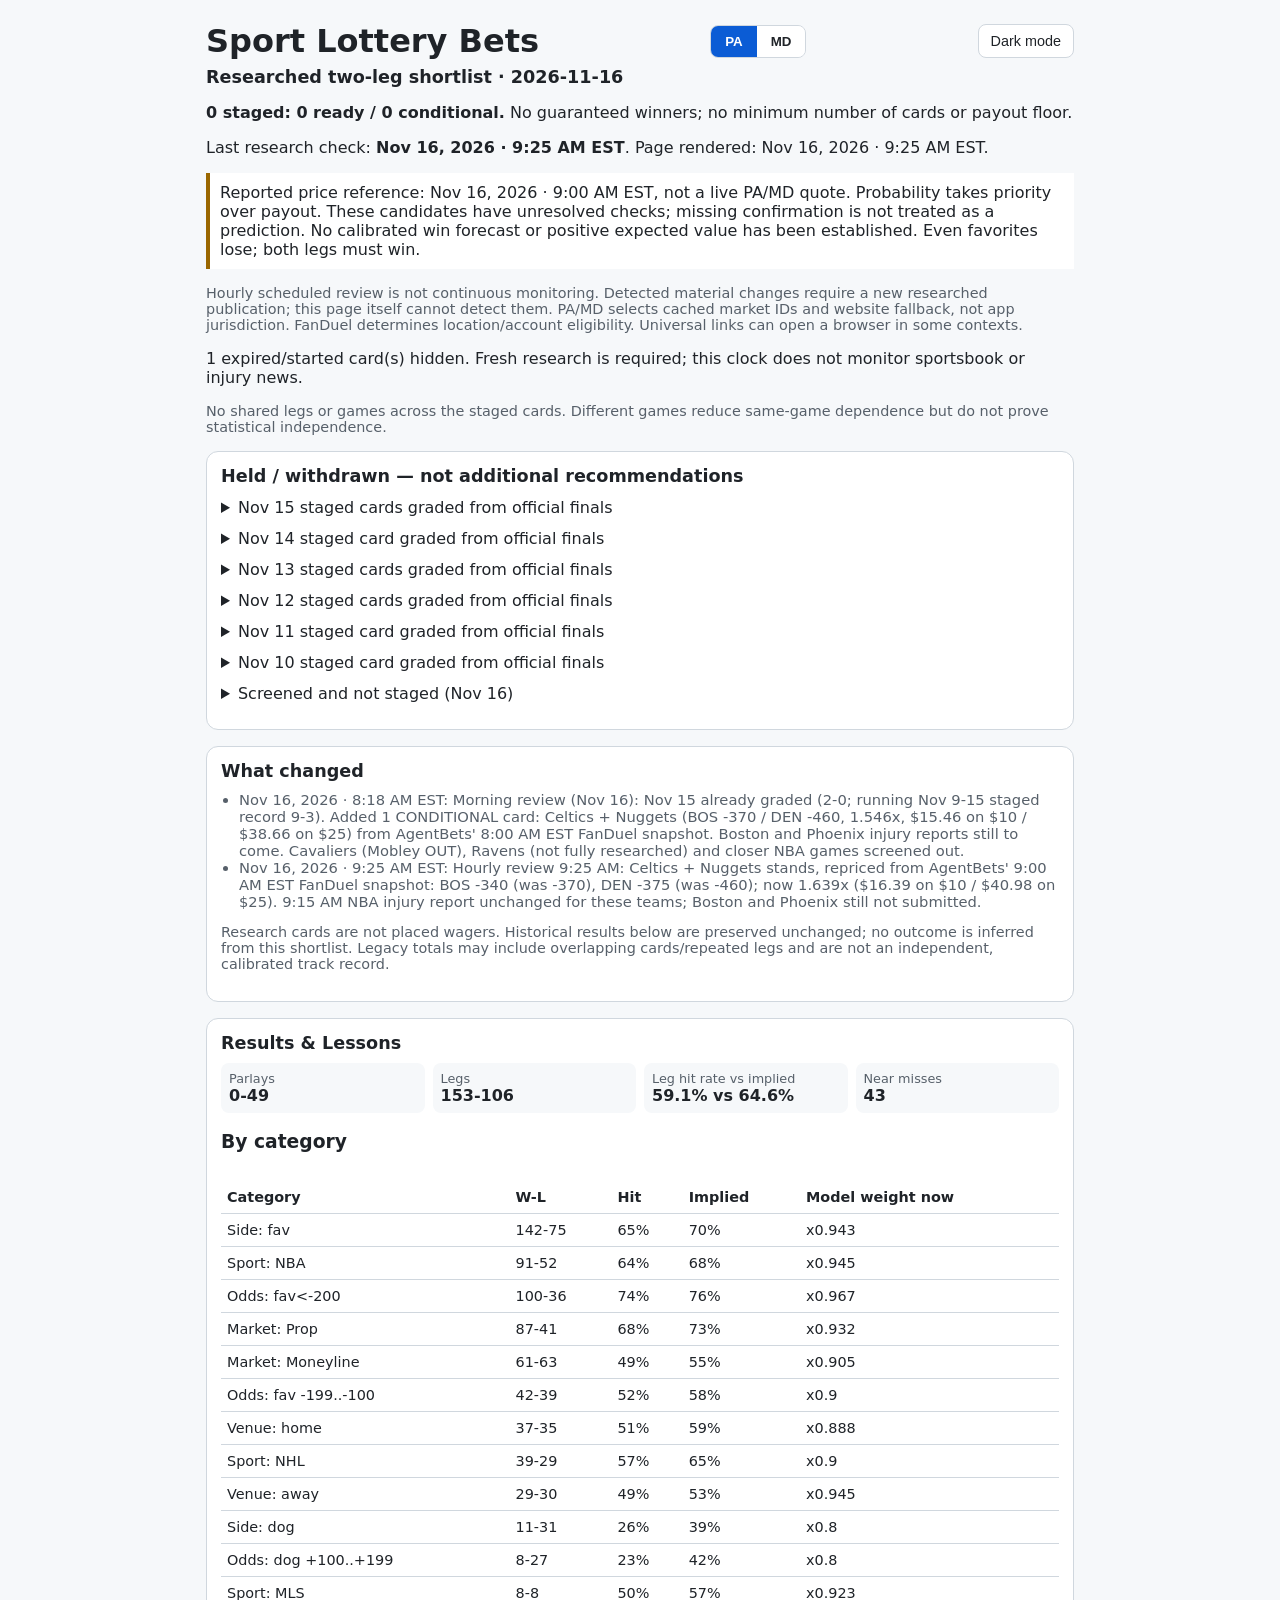
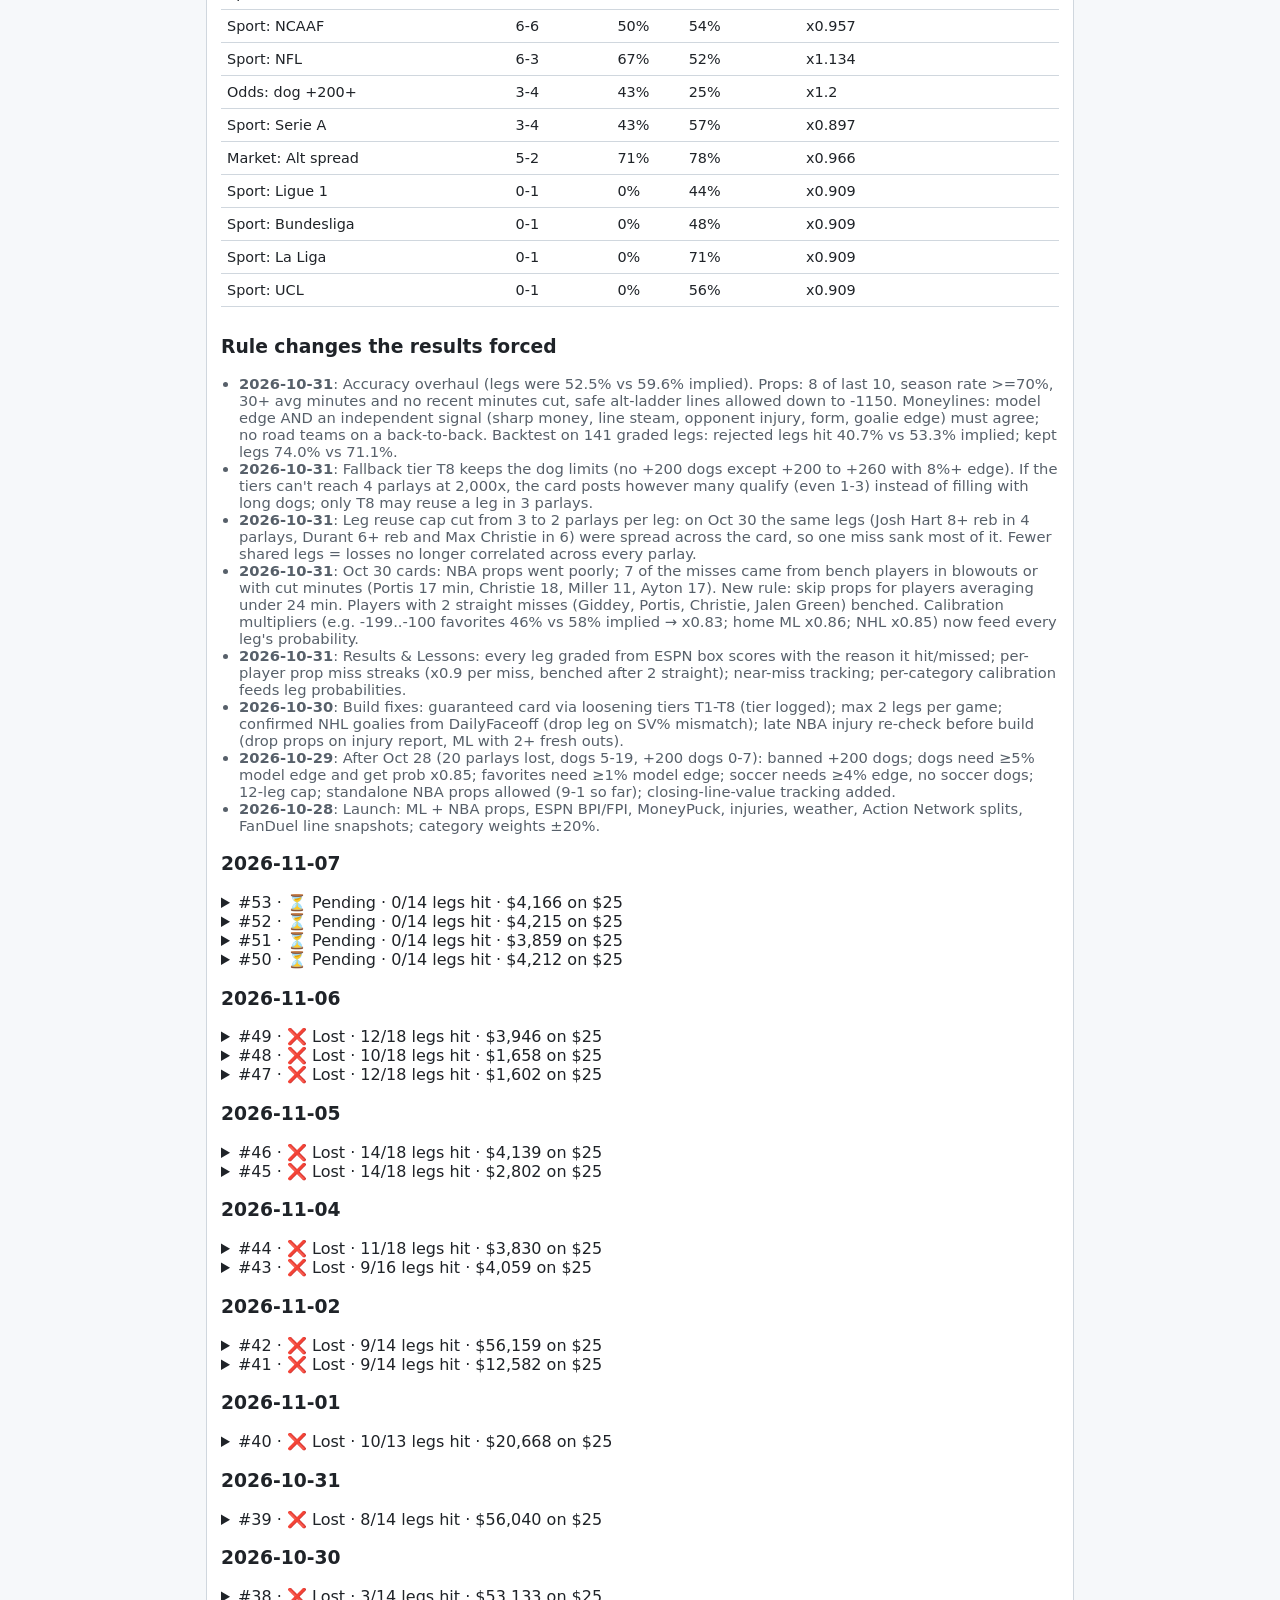
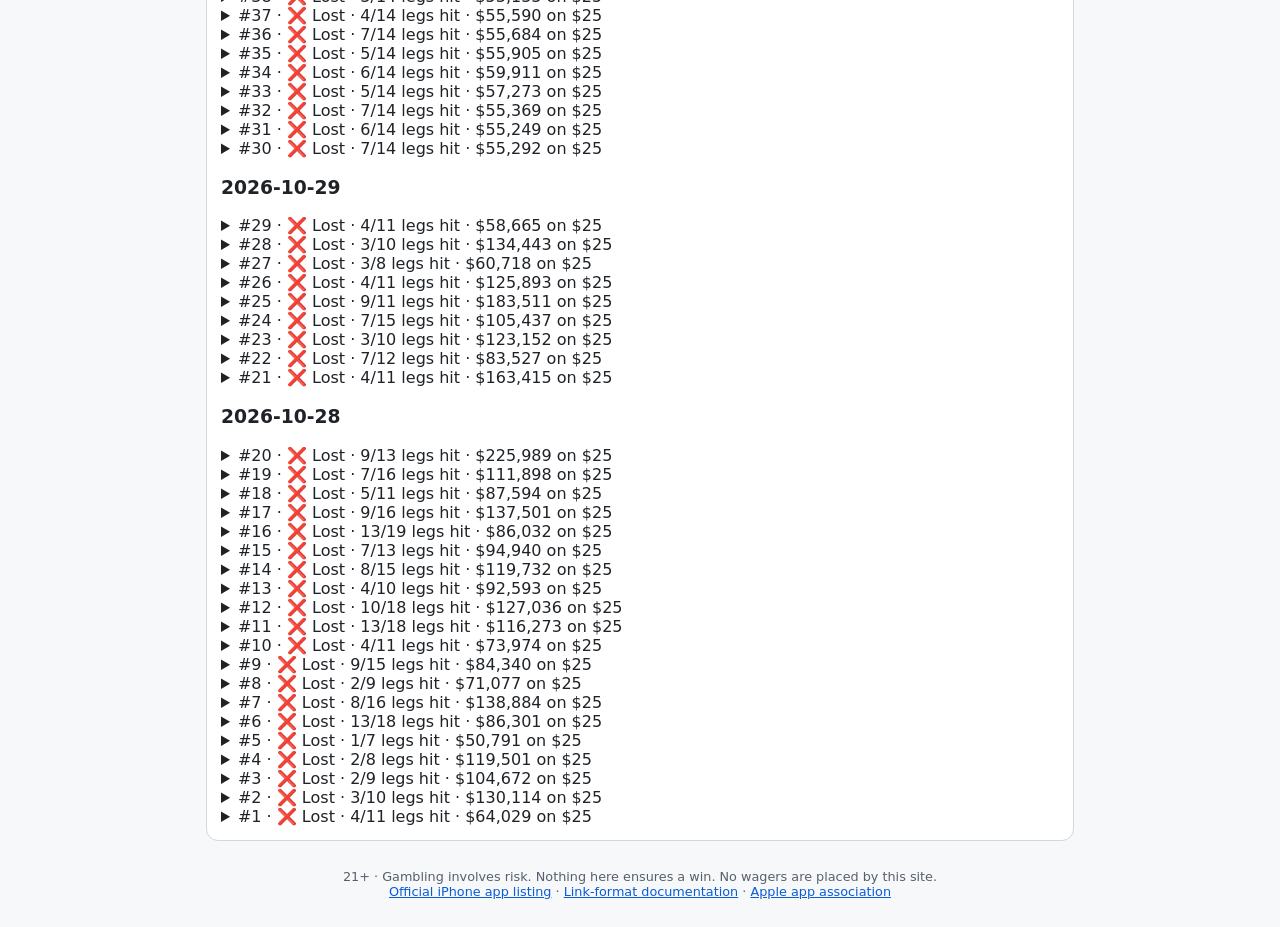
==== commit 76abcfad: "Hourly Nov 16 review 9:25 AM: Celtics + Nuggets stands, repriced BOS -340 / DEN -375 (1.639x) from 9" ====
--- a/docs/index.html
+++ b/docs/index.html
@@ -1 +1 @@
-<!doctype html><html lang="en" data-theme="light"><head><meta charset="utf-8"><meta name="viewport" content="width=device-width,initial-scale=1"><meta name="apple-itunes-app" content="app-id=1413721906, app-argument=https://sportsbook.fanduel.com/navigation/nfl"><title>Sport Lottery Bets · Researched two-leg shortlist</title><link rel="stylesheet" href="two-leg.css"><script src="two-leg.js" defer></script></head><body><main><header><h1>Sport Lottery Bets</h1><div class="st" role="group" aria-label="Betslip market state; app still uses geolocation"><button type="button" data-s="pa">PA</button><button type="button" data-s="md">MD</button></div><button id="tg" type="button">Dark mode</button></header><div id="today-two-leg" data-publication="2026-11-16"><h2>Researched two-leg shortlist · 2026-11-16</h2><p><strong id="current-count">1 staged: 0 ready / 1 conditional.</strong> No guaranteed winners; no minimum number of cards or payout floor.</p><p>Last research check: <strong>Nov 16, 2026 · 8:18 AM EST</strong>. Page rendered: Nov 16, 2026 · 8:18 AM EST.</p><p class="notice">Reported price reference: Nov 16, 2026 · 8:00 AM EST, not a live PA/MD quote. Probability takes priority over payout. These candidates have unresolved checks; missing confirmation is not treated as a prediction. No calibrated win forecast or positive expected value has been established. Even favorites lose; both legs must win.</p><p class="muted">Hourly scheduled review is not continuous monitoring. Detected material changes require a new researched publication; this page itself cannot detect them. PA/MD selects cached market IDs and website fallback, not app jurisdiction. FanDuel determines location/account eligibility. Universal links can open a browser in some contexts.</p><noscript><p class="notice">JavaScript is off: state defaults to PA and automatic expiry is unavailable. Do not use selection links after the printed review deadline or event start.</p></noscript><p id="expiry-note" role="status" aria-live="polite"></p><p class="muted">No shared legs or games across the staged cards. Different games reduce same-game dependence but do not prove statistical independence.</p><article id="nov16-a" class="two-leg-card" data-staged="true" data-review-until="2026-11-16T09:33:00-05:00" data-day="2026-11-16"><h3>Celtics + Nuggets</h3><p class="card-status">CONDITIONAL — not fully cleared</p><p>CONDITIONAL: prices from AgentBets&#x27; FanDuel snapshot of 8:00 AM EST (BOS -370 / DEN -460), not a PA/MD-verified live quote or an accepted parlay quote. Boston (back-to-back) and Phoenix injury reports not yet submitted; recheck before betting.</p><p class="muted">Two NBA home favorites; Magic missing Banchero and Isaac, Suns on a road back-to-back at altitude; different games</p><div class="leg"><h4>1. Boston Celtics · Moneyline -370</h4><p>Orlando Magic @ Boston Celtics<br>Nov 16, 2026 · 7:00 PM EST · TD Garden</p><p><strong>Research reason:</strong> ESPN standings: Celtics 11-2, 6-0 at home, six straight wins, +13.1 average point differential (best of the teams playing tonight); last night beat Dallas 131-94. Magic 5-7, 1-4 on the road, -4.5 differential. The official 8:15 AM NBA report has Orlando without Paolo Banchero (right high ankle sprain), Jonathan Isaac, Noah Penda and Izaiyah Nelson (all OUT).</p><p><strong>Not yet resolved:</strong> Counterevidence and open items: Boston is on the second night of a back-to-back (played Dallas at 6 PM last night), so it could rest or limit starters, and Boston&#x27;s injury report was NOT YET SUBMITTED at 8:15 AM. Orlando has won three straight (at SAC 107-100, at UTA 123-108, vs MIL 107-99). The Nov 14 lesson applies: a heavy home favorite against a weaker opponent still lost. Starters not confirmed. Live PA/MD price not checked.</p><p class="muted">Official 8:15 AM ET NBA report (identical to 8:00 AM for this game): Magic: Paolo Banchero, Jonathan Isaac, Izaiyah Nelson, Noah Penda OUT. Celtics: NOT YET SUBMITTED. Starters not confirmed.</p><p class="muted">Price snapshot: Nov 16, 2026 · 8:00 AM EST; reported, not live/state-verified. Research/availability checked: Nov 16, 2026 · 8:18 AM EST. Earlier game-center/weather snapshots are not live.</p><span class="sources">Sources: <a href="https://www.espn.com/nba/game/_/gameId/401909994" rel="noopener">ESPN schedule</a> · <a href="https://www.espn.com/nba/standings" rel="noopener">ESPN schedule</a> · <a href="https://www.espn.com/nba/team/schedule/_/name/orl" rel="noopener">ESPN schedule</a> · <a href="https://www.espn.com/nba/game/_/gameId/401909989" rel="noopener">ESPN schedule</a> · <a href="https://ak-static.cms.nba.com/referee/injury/Injury-Report_2026-11-16_08_15AM.pdf" rel="noopener">ak-static.cms.nba.com</a> · <a href="https://agentbets.ai/odds/fanduel/nba/" rel="noopener">Reported FanDuel odds</a></span></div><div class="leg"><h4>2. Denver Nuggets · Moneyline -460</h4><p>Phoenix Suns @ Denver Nuggets<br>Nov 16, 2026 · 9:00 PM EST · Ball Arena</p><p><strong>Research reason:</strong> Phoenix is on the second night of a back-to-back after losing 131-123 at home to the Lakers yesterday, and now plays at altitude. ESPN standings: Suns 5-7, 0-3 on the road, -4.6 differential; Nuggets 7-4, won their last two road games (116-108 at New Orleans, 123-118 at Memphis), rested since Saturday. Denver&#x27;s only listed injury on the 8:15 AM report is Julian Strawther (OUT, knee) plus G League/two-way players.</p><p><strong>Not yet resolved:</strong> Counterevidence and open items: Denver is only 2-2 at home with a modest +1.8 differential, and lost at home to Portland 118-110. Phoenix&#x27;s injury report was NOT YET SUBMITTED at 8:15 AM. Phoenix won 4 of 6 before last night, including 102-99 over Houston. Starters not confirmed; Denver&#x27;s starters are only inferred available from being off the report. Live PA/MD price not checked.</p><p class="muted">Official 8:15 AM ET NBA report: Nuggets: Julian Strawther OUT (left knee sprain); DaRon Holmes II, Ryan Nembhard, Cam Whitmore OUT (G League/two-way). Suns: NOT YET SUBMITTED. Starters not confirmed.</p><p class="muted">Price snapshot: Nov 16, 2026 · 8:00 AM EST; reported, not live/state-verified. Research/availability checked: Nov 16, 2026 · 8:18 AM EST. Earlier game-center/weather snapshots are not live.</p><span class="sources">Sources: <a href="https://www.espn.com/nba/game/_/gameId/401910001" rel="noopener">ESPN schedule</a> · <a href="https://www.espn.com/nba/standings" rel="noopener">ESPN schedule</a> · <a href="https://www.espn.com/nba/team/schedule/_/name/den" rel="noopener">ESPN schedule</a> · <a href="https://www.espn.com/nba/team/schedule/_/name/phx" rel="noopener">ESPN schedule</a> · <a href="https://ak-static.cms.nba.com/referee/injury/Injury-Report_2026-11-16_08_15AM.pdf" rel="noopener">ak-static.cms.nba.com</a> · <a href="https://agentbets.ai/odds/fanduel/nba/" rel="noopener">Reported FanDuel odds</a></span></div><p class="payout">Theoretical total return: 1.546× · $10 → $15.46 · $25 → $38.66 (includes stake).</p><p class="muted">Different-game decimal prices multiplied; not a FanDuel parlay quote. Raw price-derived joint implied probability: 64.7% (includes bookmaker margin; not a calibrated forecast, edge, or guarantee).</p><p class="muted">Needs a fresh review by Nov 16, 2026 · 9:33 AM EST, sooner if material news is detected. On-page clock disables this card after that deadline or kickoff; it does not monitor injuries or odds.</p><div class="b"><span class="notice">Exact selection IDs unavailable: app-only link, no preloaded picks.</span><a class="fd-app secondary" href="https://sportsbook.fanduel.com/navigation/nfl">Open app only (no picks)</a><a class="fd secondary" href="https://pa.sportsbook.fanduel.com/" data-pa="https://pa.sportsbook.fanduel.com/" data-md="https://md.sportsbook.fanduel.com/">PA website fallback (not app prefill)</a></div></article></div><section id="research-holds"><h2>Held / withdrawn — not additional recommendations</h2><details><summary>Nov 15 staged cards graded from official finals</summary><p>Bills + Jaguars (posted 11:00 AM EST prices BUF -460 / JAX -700, 1.391x) WON: Bills 31, Jets 12; Jaguars 40, Titans 23 (ESPN finals). Spurs + Celtics (posted 3:00 PM EST prices SA -1200 / BOS -950, 1.197x) WON: Spurs 110, Jazz 102; Celtics 131, Mavericks 94 (ESPN finals). Nov 15 staged record: 2 wins, 0 losses. Running two-leg staged record Nov 9-15: 9 wins, 3 losses. These are staged research cards, not recorded wagers. Lessons: both road favorites with winning records against losing home teams pulled away in the second half after close first halves (JAX led 13-10 and BUF 10-3 late in the 2nd quarter); the Spurs won by only 8 without Fox and Harris (58-55 at halftime) against a depleted 1-12 Jazz, so a late starter downgrade on the favorite narrowed the margin even when the opponent was missing more; Boston at home vs a back-to-back Dallas missing Irving was never close.</p><span class="sources">Sources: <a href="https://www.espn.com/nfl/scoreboard/_/week/11" rel="noopener">ESPN schedule</a> · <a href="https://www.espn.com/nfl/game/_/gameId/401873054" rel="noopener">ESPN schedule</a> · <a href="https://www.espn.com/nba/game/_/gameId/401909988" rel="noopener">ESPN schedule</a> · <a href="https://www.espn.com/nba/game/_/gameId/401909989" rel="noopener">ESPN schedule</a></span></details><details><summary>Nov 14 staged card graded from official finals</summary><p>Nuggets + Timberwolves (posted 6:00 PM EST prices DEN -620 / MIN -1350, 1.247x) LOST: Nuggets 116, Pelicans 108 (won); Bulls 117, Timberwolves 106 (lost). Nov 14 staged record: 0 wins, 1 loss. Running two-leg staged record Nov 9-14: 7 wins, 3 losses. These are staged research cards, not recorded wagers. Lesson: a -1350 home favorite against a tired opponent on the second night of a back-to-back still lost by 11; Chicago led from early on. Very short prices add little payout and do not remove upset risk, so a single heavy-favorite leg is not a lock.</p><span class="sources">Sources: <a href="https://www.espn.com/nba/scoreboard/_/date/20261114" rel="noopener">ESPN schedule</a> · <a href="https://www.espn.com/nba/game/_/gameId/401909980" rel="noopener">ESPN schedule</a> · <a href="https://www.espn.com/nba/game/_/gameId/401909984" rel="noopener">ESPN schedule</a></span></details><details><summary>Nov 13 staged cards graded from official finals</summary><p>Rockets + Spurs (posted 7:00 PM EST prices HOU -1100 / SA -750, 1.236x) WON: Rockets 125, Jazz 118; Spurs 123, Warriors 85. Blazers + Magic (posted 6:00 PM EST prices POR -460 / ORL -420, 1.507x) WON: Magic 107, Bucks 99; Trail Blazers 120, Kings 107. Knicks + Hawks (posted 6:00 PM EST prices NY -335 / ATL -290, 1.746x) LOST: Pacers 106, Knicks 104; Bulls 125, Hawks 117 (OT). Nov 13 staged record: 2 wins, 1 loss. Running two-leg staged record Nov 9-13: 7 wins, 2 losses. These are staged research cards, not recorded wagers. Lesson: the losing card was the lowest-priced pair (both legs near -300, both on the road); both of its legs lost, while the two cards built on -420 or shorter legs won.</p><span class="sources">Sources: <a href="https://www.espn.com/nba/scoreboard/_/date/20261113" rel="noopener">ESPN schedule</a> · <a href="https://www.espn.com/nba/game/_/gameId/401909296" rel="noopener">ESPN schedule</a> · <a href="https://www.espn.com/nba/game/_/gameId/401909297" rel="noopener">ESPN schedule</a> · <a href="https://www.espn.com/nba/game/_/gameId/401909299" rel="noopener">ESPN schedule</a> · <a href="https://www.espn.com/nba/game/_/gameId/401909301" rel="noopener">ESPN schedule</a> · <a href="https://www.espn.com/nba/game/_/gameId/401909302" rel="noopener">ESPN schedule</a> · <a href="https://www.espn.com/nba/game/_/gameId/401909303" rel="noopener">ESPN schedule</a></span></details><details><summary>Nov 12 staged cards graded from official finals</summary><p>Pistons + 76ers (posted 6:00 PM EST prices DET -480 / PHI -255, 1.682x) WON: 76ers 123, Raptors 112; Pistons 144, Wizards 140 (2OT). Timberwolves + Suns (posted 7:00 PM EST prices MIN -230 / PHX -225, 2.072x) WON: Timberwolves 133, Mavericks 94; Suns 101, Hornets 96 (ESPN finals). Nov 12 staged record: 2 wins, 0 losses. Running two-leg staged record Nov 9-12: 5 wins, 1 loss. These are staged research cards, not recorded wagers. Lesson: both cards included a leg that was close late (2OT in Washington; Suns up six with under three minutes left), so favorite prices reflect but do not remove risk.</p><span class="sources">Sources: <a href="https://www.espn.com/nba/scoreboard/_/date/20261112" rel="noopener">ESPN schedule</a> · <a href="https://www.espn.com/nba/game/_/gameId/401909976" rel="noopener">ESPN schedule</a> · <a href="https://www.espn.com/nba/game/_/gameId/401909977" rel="noopener">ESPN schedule</a> · <a href="https://www.espn.com/nba/game/_/gameId/401909978" rel="noopener">ESPN schedule</a> · <a href="https://www.espn.com/nba/game/_/gameId/401909979" rel="noopener">ESPN schedule</a></span></details><details><summary>Nov 11 staged card graded from official finals</summary><p>Spurs + Lakers (posted 7:21 PM at SA -1350 / LAL -950, 1.187x) WON: Spurs 124, Bulls 119; Lakers 123, Bucks 112 (ESPN finals). Nov 11 staged record: 1 win, 0 losses; the withdrawn Celtics + Knicks card is not counted. Running two-leg staged record Nov 9-11: 3 wins, 1 loss. These are staged research cards, not recorded wagers. Lesson: the Spurs, without Harris and Vassell, trailed by 14 in the 3rd before winning by five, so even a -1350 road favorite missing two rotation guards is not a lock; heavy prices reflect but do not remove that risk. Withdrawing Celtics + Knicks after the George/Towns reports avoided a Knicks loss, one data point and not proof the rule improves results.</p><span class="sources">Sources: <a href="https://www.espn.com/nba/scoreboard/_/date/20261111" rel="noopener">ESPN schedule</a> · <a href="https://www.espn.com/nba/game/_/gameId/401909969" rel="noopener">ESPN schedule</a> · <a href="https://www.espn.com/nba/game/_/gameId/401909971" rel="noopener">ESPN schedule</a></span></details><details><summary>Nov 10 staged card graded from official finals</summary><p>Knicks + Heat (posted 6:24 PM at NY -1200 / MIA -405, 1.351x) WON: Knicks 117, Bucks 85; Heat 115, Jazz 109 (ESPN finals). Nov 10 staged record: 1 win, 0 losses. Running two-leg staged record Nov 9-10: 2 wins, 1 loss. These are staged research cards, not recorded wagers. Lesson: the Heat leg was the closer one (Utah within six late) even with Utah missing its top four listed players, so road favorites near -400 still carry real risk.</p><span class="sources">Sources: <a href="https://www.espn.com/nba/scoreboard/_/date/20261110" rel="noopener">ESPN schedule</a> · <a href="https://www.espn.com/nba/game/_/gameId/401909960" rel="noopener">ESPN schedule</a> · <a href="https://www.espn.com/nba/game/_/gameId/401909963" rel="noopener">ESPN schedule</a></span></details><details><summary>Screened and not staged (Nov 16)</summary><p>Cavaliers (-375 vs CHI): Evan Mobley OUT (toe), Cleveland 7-7 and lost two of its last four (at CHA, at MIA); Chicago has won two straight including 117-106 at Minnesota. Pairing Cleveland would also add a weaker leg. Ravens (-230 vs LAC, 8:15 PM MNF): not fully researched this run (NFL injury status not reviewed), so not staged. Grizzlies (-162 at WAS), 76ers (-225 at BKN; Philadelphia report not submitted), Rockets (-136 at MIA), Warriors (-154 at NOP; Curry and Butler OUT), Timberwolves (-136 vs POR; Anthony Edwards OUT) are too close to coin flips.</p><span class="sources">Sources: <a href="https://agentbets.ai/odds/fanduel/nba/" rel="noopener">Reported FanDuel odds</a> · <a href="https://agentbets.ai/odds/fanduel/nfl/" rel="noopener">Reported FanDuel odds</a> · <a href="https://ak-static.cms.nba.com/referee/injury/Injury-Report_2026-11-16_08_15AM.pdf" rel="noopener">ak-static.cms.nba.com</a> · <a href="https://www.espn.com/nba/standings" rel="noopener">ESPN schedule</a> · <a href="https://www.espn.com/nba/team/schedule/_/name/cle" rel="noopener">ESPN schedule</a></span></details></section><section id="update-log"><h2>What changed</h2><ul><li>Nov 16, 2026 · 8:18 AM EST: Morning review (Nov 16): Nov 15 already graded (2-0; running Nov 9-15 staged record 9-3). Added 1 CONDITIONAL card: Celtics + Nuggets (BOS -370 / DEN -460, 1.546x, $15.46 on $10 / $38.66 on $25) from AgentBets&#x27; 8:00 AM EST FanDuel snapshot. Boston and Phoenix injury reports still to come. Cavaliers (Mobley OUT), Ravens (not fully researched) and closer NBA games screened out.</li></ul><p class="muted">Research cards are not placed wagers. Historical results below are preserved unchanged; no outcome is inferred from this shortlist. Legacy totals may include overlapping cards/repeated legs and are not an independent, calibrated track record.</p></section><section id=results><h2>Results &amp; Lessons</h2><div class=s><div>Parlays<b>0-49</b></div><div>Legs<b>153-106</b></div><div>Leg hit rate vs implied<b>59.1% vs 64.6%</b></div><div>Near misses<b>43</b></div></div><h3>By category</h3><div class=t><table><tr><th>Category</th><th>W-L</th><th>Hit</th><th>Implied</th><th>Model weight now</th></tr><tr><td>Side: fav</td><td>142-75</td><td>65%</td><td>70%</td><td>x0.943</td></tr><tr><td>Sport: NBA</td><td>91-52</td><td>64%</td><td>68%</td><td>x0.945</td></tr><tr><td>Odds: fav&lt;-200</td><td>100-36</td><td>74%</td><td>76%</td><td>x0.967</td></tr><tr><td>Market: Prop</td><td>87-41</td><td>68%</td><td>73%</td><td>x0.932</td></tr><tr><td>Market: Moneyline</td><td>61-63</td><td>49%</td><td>55%</td><td>x0.905</td></tr><tr><td>Odds: fav -199..-100</td><td>42-39</td><td>52%</td><td>58%</td><td>x0.9</td></tr><tr><td>Venue: home</td><td>37-35</td><td>51%</td><td>59%</td><td>x0.888</td></tr><tr><td>Sport: NHL</td><td>39-29</td><td>57%</td><td>65%</td><td>x0.9</td></tr><tr><td>Venue: away</td><td>29-30</td><td>49%</td><td>53%</td><td>x0.945</td></tr><tr><td>Side: dog</td><td>11-31</td><td>26%</td><td>39%</td><td>x0.8</td></tr><tr><td>Odds: dog +100..+199</td><td>8-27</td><td>23%</td><td>42%</td><td>x0.8</td></tr><tr><td>Sport: MLS</td><td>8-8</td><td>50%</td><td>57%</td><td>x0.923</td></tr><tr><td>Sport: NCAAF</td><td>6-6</td><td>50%</td><td>54%</td><td>x0.957</td></tr><tr><td>Sport: NFL</td><td>6-3</td><td>67%</td><td>52%</td><td>x1.134</td></tr><tr><td>Odds: dog +200+</td><td>3-4</td><td>43%</td><td>25%</td><td>x1.2</td></tr><tr><td>Sport: Serie A</td><td>3-4</td><td>43%</td><td>57%</td><td>x0.897</td></tr><tr><td>Market: Alt spread</td><td>5-2</td><td>71%</td><td>78%</td><td>x0.966</td></tr><tr><td>Sport: Ligue 1</td><td>0-1</td><td>0%</td><td>44%</td><td>x0.909</td></tr><tr><td>Sport: Bundesliga</td><td>0-1</td><td>0%</td><td>48%</td><td>x0.909</td></tr><tr><td>Sport: La Liga</td><td>0-1</td><td>0%</td><td>71%</td><td>x0.909</td></tr><tr><td>Sport: UCL</td><td>0-1</td><td>0%</td><td>56%</td><td>x0.909</td></tr></table></div><h3>Rule changes the results forced</h3><ul><li><b>2026-10-31</b>: Accuracy overhaul (legs were 52.5% vs 59.6% implied). Props: 8 of last 10, season rate &gt;=70%, 30+ avg minutes and no recent minutes cut, safe alt-ladder lines allowed down to -1150. Moneylines: model edge AND an independent signal (sharp money, line steam, opponent injury, form, goalie edge) must agree; no road teams on a back-to-back. Backtest on 141 graded legs: rejected legs hit 40.7% vs 53.3% implied; kept legs 74.0% vs 71.1%.</li><li><b>2026-10-31</b>: Fallback tier T8 keeps the dog limits (no +200 dogs except +200 to +260 with 8%+ edge). If the tiers can&#x27;t reach 4 parlays at 2,000x, the card posts however many qualify (even 1-3) instead of filling with long dogs; only T8 may reuse a leg in 3 parlays.</li><li><b>2026-10-31</b>: Leg reuse cap cut from 3 to 2 parlays per leg: on Oct 30 the same legs (Josh Hart 8+ reb in 4 parlays, Durant 6+ reb and Max Christie in 6) were spread across the card, so one miss sank most of it. Fewer shared legs = losses no longer correlated across every parlay.</li><li><b>2026-10-31</b>: Oct 30 cards: NBA props went poorly; 7 of the misses came from bench players in blowouts or with cut minutes (Portis 17 min, Christie 18, Miller 11, Ayton 17). New rule: skip props for players averaging under 24 min. Players with 2 straight misses (Giddey, Portis, Christie, Jalen Green) benched. Calibration multipliers (e.g. -199..-100 favorites 46% vs 58% implied → x0.83; home ML x0.86; NHL x0.85) now feed every leg&#x27;s probability.</li><li><b>2026-10-31</b>: Results &amp; Lessons: every leg graded from ESPN box scores with the reason it hit/missed; per-player prop miss streaks (x0.9 per miss, benched after 2 straight); near-miss tracking; per-category calibration feeds leg probabilities.</li><li><b>2026-10-30</b>: Build fixes: guaranteed card via loosening tiers T1-T8 (tier logged); max 2 legs per game; confirmed NHL goalies from DailyFaceoff (drop leg on SV% mismatch); late NBA injury re-check before build (drop props on injury report, ML with 2+ fresh outs).</li><li><b>2026-10-29</b>: After Oct 28 (20 parlays lost, dogs 5-19, +200 dogs 0-7): banned +200 dogs; dogs need ≥5% model edge and get prob x0.85; favorites need ≥1% model edge; soccer needs ≥4% edge, no soccer dogs; 12-leg cap; standalone NBA props allowed (9-1 so far); closing-line-value tracking added.</li><li><b>2026-10-28</b>: Launch: ML + NBA props, ESPN BPI/FPI, MoneyPuck, injuries, weather, Action Network splits, FanDuel line snapshots; category weights ±20%.</li></ul><h3>2026-11-07</h3><details><summary>#53 · ⏳ Pending · 0/14 legs hit · $4,166 on $25</summary></details><details><summary>#52 · ⏳ Pending · 0/14 legs hit · $4,215 on $25</summary></details><details><summary>#51 · ⏳ Pending · 0/14 legs hit · $3,859 on $25</summary></details><details><summary>#50 · ⏳ Pending · 0/14 legs hit · $4,212 on $25</summary></details><h3>2026-11-06</h3><details><summary>#49 · ❌ Lost · 12/18 legs hit · $3,946 on $25</summary><p><small>Why it lost:</small></p><ul><li><b>Adam Fantilli 2+ shots on goal</b> (-345): 0 SOG vs 2+ needed, ? min; line: ? pts/? reb/? ast/? 3PT</li><li><b>Luka Doncic 6+ assists</b> (-340): 5 ast vs 6+ needed, 38 min; line: 53 pts/5 reb/5 ast/5-15 3PT</li><li><b>Zion Williamson 15+ points</b> (-350): 13 pts vs 15+ needed, 36 min; line: 13 pts/8 reb/4 ast/0-0 3PT</li></ul><p><b>What I learned:</b> Adam Fantilli: prop miss streak 1 → prop weight x0.9 | Luka Doncic: prop miss streak 1 → prop weight x0.9 | Zion Williamson: prop miss streak 1 → prop weight x0.9</p></details><details><summary>#48 · ❌ Lost · 10/18 legs hit · $1,658 on $25</summary><p><small>Why it lost:</small></p><ul><li><b>Adam Fantilli 2+ shots on goal</b> (-355): 0 SOG vs 2+ needed, ? min; line: ? pts/? reb/? ast/? 3PT</li><li><b>Austin Reaves 4+ assists</b> (-390): 2 ast vs 4+ needed, 38 min; line: 25 pts/3 reb/2 ast/1-8 3PT</li><li><b>Luka Doncic 6+ assists</b> (-340): 5 ast vs 6+ needed, 38 min; line: 53 pts/5 reb/5 ast/5-15 3PT</li><li><b>Zion Williamson 15+ points</b> (-350): 13 pts vs 15+ needed, 36 min; line: 13 pts/8 reb/4 ast/0-0 3PT</li><li><b>Denton Mateychuk 1+ shots on goal</b> (-590): 0 SOG vs 1+ needed, ? min; line: ? pts/? reb/? ast/? 3PT</li><li><b>Ivar Stenberg 1+ shots on goal</b> (-460): 0 SOG vs 1+ needed, ? min; line: ? pts/? reb/? ast/? 3PT</li><li><b>Dylan Harper 4+ rebounds</b> (-480): 2 reb vs 4+ needed, 28 min, blowout win by 15 (SA 124, SAC 109); line: 19 pts/2 reb/3 ast/1-2 3PT</li></ul><p><b>What I learned:</b> Adam Fantilli: prop miss streak 1 → prop weight x0.9 | Austin Reaves: prop miss streak 2 → prop weight x0.81 and benched until he hits again | Luka Doncic: prop miss streak 1 → prop weight x0.9 | Zion Williamson: prop miss streak 1 → prop weight x0.9</p></details><details><summary>#47 · ❌ Lost · 12/18 legs hit · $1,602 on $25</summary><p><small>Why it lost:</small></p><ul><li><b>Adam Fantilli 2+ shots on goal</b> (-355): 0 SOG vs 2+ needed, ? min; line: ? pts/? reb/? ast/? 3PT</li><li><b>Luka Doncic 6+ assists</b> (-340): 5 ast vs 6+ needed, 38 min; line: 53 pts/5 reb/5 ast/5-15 3PT</li><li><b>Zion Williamson 15+ points</b> (-350): 13 pts vs 15+ needed, 36 min; line: 13 pts/8 reb/4 ast/0-0 3PT</li><li><b>Denton Mateychuk 1+ shots on goal</b> (-590): 0 SOG vs 1+ needed, ? min; line: ? pts/? reb/? ast/? 3PT</li><li><b>Dylan Harper 4+ rebounds</b> (-480): 2 reb vs 4+ needed, 28 min, blowout win by 15 (SA 124, SAC 109); line: 19 pts/2 reb/3 ast/1-2 3PT</li></ul><p><b>What I learned:</b> Adam Fantilli: prop miss streak 1 → prop weight x0.9 | Luka Doncic: prop miss streak 1 → prop weight x0.9 | Zion Williamson: prop miss streak 1 → prop weight x0.9 | Denton Mateychuk: prop miss streak 1 → prop weight x0.9</p></details><h3>2026-11-05</h3><details><summary>#46 · ❌ Lost · 14/18 legs hit · $4,139 on $25</summary><p><small>Why it lost:</small></p><ul><li><b>Adam Fantilli 2+ shots on goal</b> (-335): 0 SOG vs 2+ needed, ? min; line: ? pts/? reb/? ast/? 3PT</li><li><b>Denton Mateychuk 1+ shots on goal</b> (-590): 0 SOG vs 1+ needed, ? min; line: ? pts/? reb/? ast/? 3PT</li><li><b>Giannis Antetokounmpo 25+ points</b> (-265): 20 pts vs 25+ needed, 31 min, blowout loss by 20 (MIA 100, GS 120); line: 20 pts/14 reb/4 ast/1-5 3PT</li><li><b>UTSA ML</b> (-240): Final UTSA 29, FAU 60; favorite upset, lost by 31</li></ul><p><b>What I learned:</b> Adam Fantilli: prop miss streak 1 → prop weight x0.9 | Denton Mateychuk: prop miss streak 1 → prop weight x0.9 | Giannis Antetokounmpo: prop miss streak 1 → prop weight x0.9 | UTSA: Odds: fav&lt;-200 now 100/136 (74% vs 76% implied) → weight x0.967</p></details><details><summary>#45 · ❌ Lost · 14/18 legs hit · $2,802 on $25</summary><p><small>Why it lost:</small></p><ul><li><b>Dylan Guenther 2+ shots on goal</b> (-395): 1 SOG vs 2+ needed, ? min; line: ? pts/? reb/? ast/? 3PT</li><li><b>Giannis Antetokounmpo 25+ points</b> (-265): 20 pts vs 25+ needed, 31 min, blowout loss by 20 (MIA 100, GS 120); line: 20 pts/14 reb/4 ast/1-5 3PT</li><li><b>UTSA ML</b> (-255): Final UTSA 29, FAU 60; favorite upset, lost by 31</li><li><b>Cale Makar 2+ shots on goal</b> (-480): 0 SOG vs 2+ needed, ? min; line: ? pts/? reb/? ast/? 3PT</li></ul><p><b>What I learned:</b> Dylan Guenther: prop miss streak 1 → prop weight x0.9 | Giannis Antetokounmpo: prop miss streak 1 → prop weight x0.9 | UTSA: Odds: fav&lt;-200 now 100/136 (74% vs 76% implied) → weight x0.967 | Cale Makar: prop miss streak 1 → prop weight x0.9</p></details><h3>2026-11-04</h3><details><summary>#44 · ❌ Lost · 11/18 legs hit · $3,830 on $25</summary><p><small>Why it lost:</small></p><ul><li><b>Will Smith 2+ shots on goal</b> (-290): 0 SOG vs 2+ needed, ? min; line: ? pts/? reb/? ast/? 3PT</li><li><b>Kon Knueppel 10+ points</b> (-260): 3 pts vs 10+ needed, 6 min, minutes cut; line: 3 pts/0 reb/0 ast/0-1 3PT</li><li><b>Rasmus Dahlin 2+ shots on goal</b> (-335): 1 SOG vs 2+ needed, ? min; line: ? pts/? reb/? ast/? 3PT</li><li><b>Memphis Grizzlies ML</b> (-230): Final MEM 103, IND 107; FG% 45 vs 45; turnovers 19-15; favorite upset, lost by 4; near miss</li><li><b>Jack Quinn 2+ shots on goal</b> (-355): 1 SOG vs 2+ needed, ? min; line: ? pts/? reb/? ast/? 3PT</li><li><b>UTSA ML</b> (-250): Final UTSA 29, FAU 60; favorite upset, lost by 31</li><li><b>Ja&#x27;Kobe Walter 2+ made threes</b> (-290): 1 3PM vs 2+ needed, 27 min, blowout loss by 19 (TOR 109, DEN 128); line: 8 pts/1 reb/2 ast/1-6 3PT</li></ul><p><b>What I learned:</b> Will Smith: prop miss streak 0 → prop weight x1.0 | Kon Knueppel: prop miss streak 1 → prop weight x0.9 | Rasmus Dahlin: prop miss streak 1 → prop weight x0.9 | Memphis Grizzlies: Odds: fav&lt;-200 now 100/136 (74% vs 76% implied) → weight x0.967</p></details><details><summary>#43 · ❌ Lost · 9/16 legs hit · $4,059 on $25</summary><p><small>Why it lost:</small></p><ul><li><b>Jaden McDaniels 1+ made threes</b> (-410): 0 3PM vs 1+ needed, 37 min; line: 14 pts/8 reb/4 ast/0-6 3PT</li><li><b>Brandon Miller 3+ made threes</b> (-260): 1 3PM vs 3+ needed, 26 min; line: 10 pts/4 reb/1 ast/1-10 3PT</li><li><b>Will Smith 2+ shots on goal</b> (-290): 0 SOG vs 2+ needed, ? min; line: ? pts/? reb/? ast/? 3PT</li><li><b>Memphis Grizzlies +3.5 (alt line)</b> (-310): Final MEM 103, IND 107; margin -4 vs +3.5 alt line, missed cover by 0.5</li><li><b>Rasmus Dahlin 2+ shots on goal</b> (-335): 1 SOG vs 2+ needed, ? min; line: ? pts/? reb/? ast/? 3PT</li><li><b>Utah Jazz ML</b> (+168): Final UTAH 113, NO 120; FG% 44 vs 43; turnovers 20-17; underdog didn&#x27;t pull the upset, lost by 7</li><li><b>Jack Quinn 2+ shots on goal</b> (-355): 1 SOG vs 2+ needed, ? min; line: ? pts/? reb/? ast/? 3PT</li></ul><p><b>What I learned:</b> Jaden McDaniels: prop miss streak 0 → prop weight x1.0 | Brandon Miller: prop miss streak 1 → prop weight x0.9 | Will Smith: prop miss streak 0 → prop weight x1.0 | Memphis Grizzlies: Odds: fav&lt;-200 now 100/136 (74% vs 76% implied) → weight x0.967</p></details><h3>2026-11-02</h3><details><summary>#42 · ❌ Lost · 9/14 legs hit · $56,159 on $25</summary><p><small>Why it lost:</small></p><ul><li><b>Boston Celtics ML</b> (+168): Final BOS 93, HOU 109; FG% 39 vs 54; turnovers 15-13; underdog didn&#x27;t pull the upset, lost by 16</li><li><b>Toronto Maple Leafs ML</b> (+114): Final TOR 2, UTA 3; shots 29-36 (outshot); underdog didn&#x27;t pull the upset, lost by 1; near miss</li><li><b>Bodo Glimt to win (90 min)</b> (-130): Final BODO 0, LILL 0; shots on target 4-2; draw = loss for a 90-min win bet; favorite upset; near miss</li><li><b>Montreal Canadiens ML</b> (-188): Final MTL 4, WPG 5; shots 22-47 (outshot); favorite upset, lost by 1; near miss</li></ul><p><b>What I learned:</b> Boston Celtics: Odds: dog +100..+199 now 8/35 (23% vs 42% implied) → weight x0.8 ; underdog rule (Oct 29) blocks dogs without ≥5% model edge | Toronto Maple Leafs: Odds: dog +100..+199 now 8/35 (23% vs 42% implied) → weight x0.8 ; underdog rule (Oct 29) blocks dogs without ≥5% model edge | Bodo Glimt: Odds: fav -199..-100 now 42/81 (52% vs 58% implied) → weight x0.9 | Montreal Canadiens: Odds: fav -199..-100 now 42/81 (52% vs 58% implied) → weight x0.9</p></details><details><summary>#41 · ❌ Lost · 9/14 legs hit · $12,582 on $25</summary><p><small>Why it lost:</small></p><ul><li><b>Boston Celtics ML</b> (+166): Final BOS 93, HOU 109; FG% 39 vs 54; turnovers 15-13; underdog didn&#x27;t pull the upset, lost by 16</li><li><b>Orlando Magic ML</b> (-136): Final ORL 94, WSH 103; FG% 46 vs 53; turnovers 17-14; favorite upset, lost by 9</li><li><b>Jalen Brunson 20+ points</b> (-330): 19 pts vs 20+ needed, 34 min; line: 19 pts/2 reb/6 ast/4-11 3PT</li><li><b>Memphis Grizzlies ML</b> (-178): Final MEM 134, NO 135; FG% 52 vs 48; turnovers 16-8; favorite upset, lost by 1; near miss</li></ul><p><b>What I learned:</b> Boston Celtics: Odds: dog +100..+199 now 8/35 (23% vs 42% implied) → weight x0.8 ; underdog rule (Oct 29) blocks dogs without ≥5% model edge | Orlando Magic: Odds: fav -199..-100 now 42/81 (52% vs 58% implied) → weight x0.9 | Jalen Brunson: prop miss streak 1 → prop weight x0.9 | Memphis Grizzlies: Odds: fav -199..-100 now 42/81 (52% vs 58% implied) → weight x0.9</p></details><h3>2026-11-01</h3><details><summary>#40 · ❌ Lost · 10/13 legs hit · $20,668 on $25</summary><p><small>Why it lost:</small></p><ul><li><b>Kansas City Chiefs ML</b> (-112): Final KC 24, DEN 28; favorite upset, lost by 4</li><li><b>Ottawa Senators ML</b> (-120): Final OTT 3, ANA 6; shots 22-33 (outshot); favorite upset, lost by 3</li><li><b>Jayson Tatum 2+ made threes</b> (-340): 1 3PM vs 2+ needed, 34 min; line: 32 pts/4 reb/7 ast/1-5 3PT</li></ul><p><b>What I learned:</b> Kansas City Chiefs: Odds: fav -199..-100 now 42/81 (52% vs 58% implied) → weight x0.9 | Ottawa Senators: Odds: fav -199..-100 now 42/81 (52% vs 58% implied) → weight x0.9 | Jayson Tatum: prop miss streak 1 → prop weight x0.9</p></details><h3>2026-10-31</h3><details><summary>#39 · ❌ Lost · 8/14 legs hit · $56,040 on $25</summary><p><small>Why it lost:</small></p><ul><li><b>Miami Florida -4.5 (alt line)</b> (-330): Final MIA 38, UNC 35; margin +3 vs -4.5 alt line, missed cover by 1.5</li><li><b>Old Dominion ML</b> (+125): Final ODU 23, MRSH 36; underdog didn&#x27;t pull the upset, lost by 13</li><li><b>Minnesota Vikings ML</b> (+146): Final MIN 15, DET 19; underdog didn&#x27;t pull the upset, lost by 4</li><li><b>New York Islanders ML</b> (-110): Final NYI 0, EDM 4; shots 18-24 (outshot); favorite upset, lost by 4</li><li><b>Atlanta Hawks ML</b> (-176): Final ATL 99, NO 121; FG% 38 vs 57; turnovers 19-23; favorite upset, lost by 22</li><li><b>Tampa Bay Lightning ML</b> (-176): Final TB 4, NSH 5; shots 26-33 (outshot); favorite upset, lost by 1; near miss</li></ul><p><b>What I learned:</b> Miami Florida: Odds: fav&lt;-200 now 100/136 (74% vs 76% implied) → weight x0.967 | Old Dominion: Odds: dog +100..+199 now 8/35 (23% vs 42% implied) → weight x0.8 ; underdog rule (Oct 29) blocks dogs without ≥5% model edge | Minnesota Vikings: Odds: dog +100..+199 now 8/35 (23% vs 42% implied) → weight x0.8 ; underdog rule (Oct 29) blocks dogs without ≥5% model edge | New York Islanders: Odds: fav -199..-100 now 42/81 (52% vs 58% implied) → weight x0.9</p></details><h3>2026-10-30</h3><details><summary>#38 · ❌ Lost · 3/14 legs hit · $53,133 on $25</summary><p><small>Why it lost:</small></p><ul><li><b>Kris Dunn 1+ made threes</b> (-280): 0 3PM vs 1+ needed, 31 min, blowout loss by 26 (LAC 101, MIN 127); line: 5 pts/5 reb/7 ast/0-1 3PT</li><li><b>Payton Pritchard 4+ assists</b> (-210): 3 ast vs 4+ needed, 35 min; line: 30 pts/3 reb/3 ast/3-9 3PT</li><li><b>Duncan Robinson 3+ made threes</b> (-156): 2 3PM vs 3+ needed, 26 min, blowout win by 16 (DET 110, BKN 94); line: 17 pts/4 reb/2 ast/2-7 3PT</li><li><b>Jalen Green 4+ rebounds</b> (-132): 2 reb vs 4+ needed, 25 min; line: 2 pts/2 reb/2 ast/0-2 3PT</li><li><b>Austin Reaves 6+ assists</b> (-122): 5 ast vs 6+ needed, 37 min, blowout loss by 17 (LAL 95, GS 112); line: 21 pts/4 reb/5 ast/1-6 3PT</li><li><b>Josh Giddey 6+ rebounds</b> (-146): 4 reb vs 6+ needed, 25 min; line: 13 pts/4 reb/5 ast/2-5 3PT</li><li><b>Max Christie 10+ points</b> (-104): 2 pts vs 10+ needed, 18 min, minutes cut; line: 2 pts/1 reb/0 ast/0-2 3PT</li><li><b>Josh Hart 8+ rebounds</b> (-118): 6 reb vs 8+ needed, 31 min; line: 7 pts/6 reb/3 ast/2-7 3PT</li><li><b>Kevin Durant 6+ rebounds</b> (-106): 5 reb vs 6+ needed, 37 min; line: 28 pts/5 reb/1 ast/1-6 3PT</li><li><b>Daniss Jenkins 10+ points</b> (-113): 6 pts vs 10+ needed, 24 min, blowout win by 16 (DET 110, BKN 94); line: 6 pts/3 reb/5 ast/2-5 3PT</li></ul><p><b>What I learned:</b> Kris Dunn: prop miss streak 1 → prop weight x0.9 | Payton Pritchard: prop miss streak 1 → prop weight x0.9 | Duncan Robinson: prop miss streak 1 → prop weight x0.9 | Jalen Green: prop miss streak 2 → prop weight x0.81 and benched until he hits again</p></details><details><summary>#37 · ❌ Lost · 4/14 legs hit · $55,590 on $25</summary><p><small>Why it lost:</small></p><ul><li><b>Bobby Portis 10+ points</b> (-200): 8 pts vs 10+ needed, 17 min, blowout win by 20 (MIA 145, IND 125), minutes cut; line: 8 pts/3 reb/1 ast/2-4 3PT</li><li><b>RJ Barrett 20+ points</b> (-225): 9 pts vs 20+ needed, 34 min; line: 9 pts/3 reb/5 ast/1-4 3PT</li><li><b>Duncan Robinson 3+ made threes</b> (-156): 2 3PM vs 3+ needed, 26 min, blowout win by 16 (DET 110, BKN 94); line: 17 pts/4 reb/2 ast/2-7 3PT</li><li><b>Josh Hart 8+ rebounds</b> (-118): 6 reb vs 8+ needed, 31 min; line: 7 pts/6 reb/3 ast/2-7 3PT</li><li><b>Max Christie 2+ assists</b> (-111): 0 ast vs 2+ needed, 18 min, minutes cut; line: 2 pts/1 reb/0 ast/0-2 3PT</li><li><b>Kevin Durant 6+ rebounds</b> (-106): 5 reb vs 6+ needed, 37 min; line: 28 pts/5 reb/1 ast/1-6 3PT</li><li><b>Daniss Jenkins 10+ points</b> (-113): 6 pts vs 10+ needed, 24 min, blowout win by 16 (DET 110, BKN 94); line: 6 pts/3 reb/5 ast/2-5 3PT</li><li><b>Josh Giddey 8+ assists</b> (-102): 5 ast vs 8+ needed, 25 min; line: 13 pts/4 reb/5 ast/2-5 3PT</li><li><b>New York Islanders ML</b> (+112): Final NYI 0, EDM 4; shots 18-24 (outshot); underdog didn&#x27;t pull the upset, lost by 4</li></ul><p><b>What I learned:</b> Bobby Portis: prop miss streak 2 → prop weight x0.81 and benched until he hits again | RJ Barrett: prop miss streak 0 → prop weight x1.0 | Duncan Robinson: prop miss streak 1 → prop weight x0.9 | Josh Hart: prop miss streak 0 → prop weight x1.0</p></details><details><summary>#36 · ❌ Lost · 7/14 legs hit · $55,684 on $25</summary><p><small>Why it lost:</small></p><ul><li><b>Max Christie 10+ points</b> (-104): 2 pts vs 10+ needed, 18 min, minutes cut; line: 2 pts/1 reb/0 ast/0-2 3PT</li><li><b>Josh Giddey 8+ assists</b> (-102): 5 ast vs 8+ needed, 25 min; line: 13 pts/4 reb/5 ast/2-5 3PT</li><li><b>New York Islanders ML</b> (+112): Final NYI 0, EDM 4; shots 18-24 (outshot); underdog didn&#x27;t pull the upset, lost by 4</li><li><b>Phoenix Suns ML</b> (+152): Final PHX 120, DEN 127; FG% 49 vs 53; turnovers 15-18; underdog didn&#x27;t pull the upset, lost by 7</li><li><b>South Alabama ML</b> (+184): Final USA 20, LT 35; underdog didn&#x27;t pull the upset, lost by 15</li><li><b>Old Dominion ML</b> (+120): Final ODU 23, MRSH 36; underdog didn&#x27;t pull the upset, lost by 13</li></ul><p><b>What I learned:</b> Max Christie: prop miss streak 2 → prop weight x0.81 and benched until he hits again | Josh Giddey: prop miss streak 2 → prop weight x0.81 and benched until he hits again | New York Islanders: Odds: dog +100..+199 now 8/35 (23% vs 42% implied) → weight x0.8 ; underdog rule (Oct 29) blocks dogs without ≥5% model edge | Phoenix Suns: Odds: dog +100..+199 now 8/35 (23% vs 42% implied) → weight x0.8 ; underdog rule (Oct 29) blocks dogs without ≥5% model edge</p></details><details><summary>#35 · ❌ Lost · 5/14 legs hit · $55,905 on $25</summary><p><small>Why it lost:</small></p><ul><li><b>Bobby Portis 6+ rebounds</b> (-265): 3 reb vs 6+ needed, 17 min, blowout win by 20 (MIA 145, IND 125), minutes cut; line: 8 pts/3 reb/1 ast/2-4 3PT</li><li><b>Leonard Miller 1+ made threes</b> (-295): 0 3PM vs 1+ needed, 11 min, minutes cut; line: 2 pts/2 reb/1 ast/0-4 3PT</li><li><b>Pascal Siakam 20+ points</b> (-295): 13 pts vs 20+ needed, 29 min, blowout loss by 20 (IND 125, MIA 145); line: 13 pts/5 reb/4 ast/0-5 3PT</li><li><b>Max Christie 2+ assists</b> (-111): 0 ast vs 2+ needed, 18 min, minutes cut; line: 2 pts/1 reb/0 ast/0-2 3PT</li><li><b>Kevin Durant 6+ rebounds</b> (-106): 5 reb vs 6+ needed, 37 min; line: 28 pts/5 reb/1 ast/1-6 3PT</li><li><b>Daniss Jenkins 10+ points</b> (-113): 6 pts vs 10+ needed, 24 min, blowout win by 16 (DET 110, BKN 94); line: 6 pts/3 reb/5 ast/2-5 3PT</li><li><b>Phoenix Suns ML</b> (+152): Final PHX 120, DEN 127; FG% 49 vs 53; turnovers 15-18; underdog didn&#x27;t pull the upset, lost by 7</li><li><b>South Alabama ML</b> (+184): Final USA 20, LT 35; underdog didn&#x27;t pull the upset, lost by 15</li><li><b>Old Dominion ML</b> (+120): Final ODU 23, MRSH 36; underdog didn&#x27;t pull the upset, lost by 13</li></ul><p><b>What I learned:</b> Bobby Portis: prop miss streak 2 → prop weight x0.81 and benched until he hits again | Leonard Miller: prop miss streak 1 → prop weight x0.9 | Pascal Siakam: prop miss streak 1 → prop weight x0.9 | Max Christie: prop miss streak 2 → prop weight x0.81 and benched until he hits again</p></details><details><summary>#34 · ❌ Lost · 6/14 legs hit · $59,911 on $25</summary><p><small>Why it lost:</small></p><ul><li><b>Bobby Portis 10+ points</b> (-200): 8 pts vs 10+ needed, 17 min, blowout win by 20 (MIA 145, IND 125), minutes cut; line: 8 pts/3 reb/1 ast/2-4 3PT</li><li><b>RJ Barrett 20+ points</b> (-225): 9 pts vs 20+ needed, 34 min; line: 9 pts/3 reb/5 ast/1-4 3PT</li><li><b>Josh Giddey 8+ assists</b> (-102): 5 ast vs 8+ needed, 25 min; line: 13 pts/4 reb/5 ast/2-5 3PT</li><li><b>Austin Reaves 6+ assists</b> (-122): 5 ast vs 6+ needed, 37 min, blowout loss by 17 (LAL 95, GS 112); line: 21 pts/4 reb/5 ast/1-6 3PT</li><li><b>Phoenix Suns ML</b> (+152): Final PHX 120, DEN 127; FG% 49 vs 53; turnovers 15-18; underdog didn&#x27;t pull the upset, lost by 7</li><li><b>South Alabama ML</b> (+184): Final USA 20, LT 35; underdog didn&#x27;t pull the upset, lost by 15</li><li><b>Old Dominion ML</b> (+120): Final ODU 23, MRSH 36; underdog didn&#x27;t pull the upset, lost by 13</li><li><b>New York Islanders ML</b> (+112): Final NYI 0, EDM 4; shots 18-24 (outshot); underdog didn&#x27;t pull the upset, lost by 4</li></ul><p><b>What I learned:</b> Bobby Portis: prop miss streak 2 → prop weight x0.81 and benched until he hits again | RJ Barrett: prop miss streak 0 → prop weight x1.0 | Josh Giddey: prop miss streak 2 → prop weight x0.81 and benched until he hits again | Austin Reaves: prop miss streak 2 → prop weight x0.81 and benched until he hits again</p></details><details><summary>#33 · ❌ Lost · 5/14 legs hit · $57,273 on $25</summary><p><small>Why it lost:</small></p><ul><li><b>Austin Reaves 6+ assists</b> (-136): 5 ast vs 6+ needed, 37 min, blowout loss by 17 (LAL 95, GS 112); line: 21 pts/4 reb/5 ast/1-6 3PT</li><li><b>Jalen Green 15+ points</b> (-128): 2 pts vs 15+ needed, 25 min; line: 2 pts/2 reb/2 ast/0-2 3PT</li><li><b>Daniss Jenkins 10+ points</b> (-132): 6 pts vs 10+ needed, 24 min, blowout win by 16 (DET 110, BKN 94); line: 6 pts/3 reb/5 ast/2-5 3PT</li><li><b>Josh Giddey 6+ rebounds</b> (-142): 4 reb vs 6+ needed, 25 min; line: 13 pts/4 reb/5 ast/2-5 3PT</li><li><b>Deandre Ayton 5+ points</b> (-152): 3 pts vs 5+ needed, 17 min, blowout win by 16 (WSH 95, CHA 79), minutes cut; line: 3 pts/3 reb/1 ast/0-0 3PT</li><li><b>Max Christie 10+ points</b> (-102): 2 pts vs 10+ needed, 18 min, minutes cut; line: 2 pts/1 reb/0 ast/0-2 3PT</li><li><b>Kevin Durant 6+ rebounds</b> (-104): 5 reb vs 6+ needed, 37 min; line: 28 pts/5 reb/1 ast/1-6 3PT</li><li><b>Seattle Kraken ML</b> (-120): Final SEA 2, CGY 6; shots 22-27 (outshot); favorite upset, lost by 4</li></ul><p><b>What I learned:</b> Austin Reaves: prop miss streak 2 → prop weight x0.81 and benched until he hits again | Jalen Green: prop miss streak 2 → prop weight x0.81 and benched until he hits again | Daniss Jenkins: prop miss streak 1 → prop weight x0.9 | Josh Giddey: prop miss streak 2 → prop weight x0.81 and benched until he hits again</p></details><details><summary>#32 · ❌ Lost · 7/14 legs hit · $55,369 on $25</summary><p><small>Why it lost:</small></p><ul><li><b>Paul George 3+ made threes</b> (-172): 2 3PM vs 3+ needed, 27 min; line: 18 pts/6 reb/8 ast/2-7 3PT</li><li><b>Max Christie 10+ points</b> (-102): 2 pts vs 10+ needed, 18 min, minutes cut; line: 2 pts/1 reb/0 ast/0-2 3PT</li><li><b>Kevin Durant 6+ rebounds</b> (-104): 5 reb vs 6+ needed, 37 min; line: 28 pts/5 reb/1 ast/1-6 3PT</li><li><b>Josh Hart 8+ rebounds</b> (-115): 6 reb vs 8+ needed, 31 min; line: 7 pts/6 reb/3 ast/2-7 3PT</li><li><b>Phoenix Suns ML</b> (+156): Final PHX 120, DEN 127; FG% 49 vs 53; turnovers 15-18; underdog didn&#x27;t pull the upset, lost by 7</li><li><b>Seattle Kraken ML</b> (-120): Final SEA 2, CGY 6; shots 22-27 (outshot); favorite upset, lost by 4</li><li><b>Old Dominion ML</b> (+122): Final ODU 23, MRSH 36; underdog didn&#x27;t pull the upset, lost by 13</li></ul><p><b>What I learned:</b> Paul George: prop miss streak 0 → prop weight x1.0 | Max Christie: prop miss streak 2 → prop weight x0.81 and benched until he hits again | Kevin Durant: prop miss streak 1 → prop weight x0.9 | Josh Hart: prop miss streak 0 → prop weight x1.0</p></details><details><summary>#31 · ❌ Lost · 6/14 legs hit · $55,249 on $25</summary><p><small>Why it lost:</small></p><ul><li><b>Bobby Portis 6+ rebounds</b> (-260): 3 reb vs 6+ needed, 17 min, blowout win by 20 (MIA 145, IND 125), minutes cut; line: 8 pts/3 reb/1 ast/2-4 3PT</li><li><b>Leonard Miller 1+ made threes</b> (-310): 0 3PM vs 1+ needed, 11 min, minutes cut; line: 2 pts/2 reb/1 ast/0-4 3PT</li><li><b>Pascal Siakam 20+ points</b> (-310): 13 pts vs 20+ needed, 29 min, blowout loss by 20 (IND 125, MIA 145); line: 13 pts/5 reb/4 ast/0-5 3PT</li><li><b>Kevin Durant 6+ rebounds</b> (-104): 5 reb vs 6+ needed, 37 min; line: 28 pts/5 reb/1 ast/1-6 3PT</li><li><b>Josh Hart 8+ rebounds</b> (-115): 6 reb vs 8+ needed, 31 min; line: 7 pts/6 reb/3 ast/2-7 3PT</li><li><b>Phoenix Suns ML</b> (+156): Final PHX 120, DEN 127; FG% 49 vs 53; turnovers 15-18; underdog didn&#x27;t pull the upset, lost by 7</li><li><b>Seattle Kraken ML</b> (-120): Final SEA 2, CGY 6; shots 22-27 (outshot); favorite upset, lost by 4</li><li><b>Old Dominion ML</b> (+122): Final ODU 23, MRSH 36; underdog didn&#x27;t pull the upset, lost by 13</li></ul><p><b>What I learned:</b> Bobby Portis: prop miss streak 2 → prop weight x0.81 and benched until he hits again | Leonard Miller: prop miss streak 1 → prop weight x0.9 | Pascal Siakam: prop miss streak 1 → prop weight x0.9 | Kevin Durant: prop miss streak 1 → prop weight x0.9</p></details><details><summary>#30 · ❌ Lost · 7/14 legs hit · $55,292 on $25</summary><p><small>Why it lost:</small></p><ul><li><b>Bobby Portis 10+ points</b> (-205): 8 pts vs 10+ needed, 17 min, blowout win by 20 (MIA 145, IND 125), minutes cut; line: 8 pts/3 reb/1 ast/2-4 3PT</li><li><b>RJ Barrett 20+ points</b> (-240): 9 pts vs 20+ needed, 34 min; line: 9 pts/3 reb/5 ast/1-4 3PT</li><li><b>Payton Pritchard 4+ assists</b> (-220): 3 ast vs 4+ needed, 35 min; line: 30 pts/3 reb/3 ast/3-9 3PT</li><li><b>Max Christie 10+ points</b> (-102): 2 pts vs 10+ needed, 18 min, minutes cut; line: 2 pts/1 reb/0 ast/0-2 3PT</li><li><b>Josh Hart 8+ rebounds</b> (-115): 6 reb vs 8+ needed, 31 min; line: 7 pts/6 reb/3 ast/2-7 3PT</li><li><b>Phoenix Suns ML</b> (+156): Final PHX 120, DEN 127; FG% 49 vs 53; turnovers 15-18; underdog didn&#x27;t pull the upset, lost by 7</li><li><b>Old Dominion ML</b> (+122): Final ODU 23, MRSH 36; underdog didn&#x27;t pull the upset, lost by 13</li></ul><p><b>What I learned:</b> Bobby Portis: prop miss streak 2 → prop weight x0.81 and benched until he hits again | RJ Barrett: prop miss streak 0 → prop weight x1.0 | Payton Pritchard: prop miss streak 1 → prop weight x0.9 | Max Christie: prop miss streak 2 → prop weight x0.81 and benched until he hits again</p></details><h3>2026-10-29</h3><details><summary>#29 · ❌ Lost · 4/11 legs hit · $58,665 on $25</summary><p><small>Why it lost:</small></p><ul><li><b>Cleveland Cavaliers ML</b> (+100): Final CLE 111, ATL 114; FG% 44 vs 44; turnovers 9-11; underdog didn&#x27;t pull the upset, lost by 3; near miss</li><li><b>Carolina Panthers ML</b> (+166): Final CAR 19, GB 27; underdog didn&#x27;t pull the upset, lost by 8</li><li><b>Vegas Golden Knights ML</b> (-110): Final VGK 2, NJ 5; shots 21-32 (outshot); favorite upset, lost by 3</li><li><b>Anaheim Ducks ML</b> (+116): Final ANA 6, BUF 7; shots 35-31; underdog didn&#x27;t pull the upset, lost by 1; near miss</li><li><b>Winnipeg Jets ML</b> (+176): Final WPG 4, TB 6; shots 21-31 (outshot); underdog didn&#x27;t pull the upset, lost by 2</li><li><b>Ottawa Senators ML</b> (-125): Final OTT 5, LA 6; shots 22-38 (outshot); favorite upset, lost by 1; near miss</li><li><b>Mainz to win (90 min)</b> (+110): Final M05 1, ELV 4; shots on target 2-6; underdog didn&#x27;t pull the upset, lost by 3</li></ul><p><b>What I learned:</b> Cleveland Cavaliers: Odds: dog +100..+199 now 8/35 (23% vs 42% implied) → weight x0.8 ; underdog rule (Oct 29) blocks dogs without ≥5% model edge | Carolina Panthers: Odds: dog +100..+199 now 8/35 (23% vs 42% implied) → weight x0.8 ; underdog rule (Oct 29) blocks dogs without ≥5% model edge | Vegas Golden Knights: Odds: fav -199..-100 now 42/81 (52% vs 58% implied) → weight x0.9 | Anaheim Ducks: Odds: dog +100..+199 now 8/35 (23% vs 42% implied) → weight x0.8 ; underdog rule (Oct 29) blocks dogs without ≥5% model edge</p></details><details><summary>#28 · ❌ Lost · 3/10 legs hit · $134,443 on $25</summary><p><small>Why it lost:</small></p><ul><li><b>Pittsburgh Penguins ML</b> (+108): Final PIT 3, UTA 4; shots 34-34; underdog didn&#x27;t pull the upset, lost by 1; near miss</li><li><b>Anaheim Ducks ML</b> (+116): Final ANA 6, BUF 7; shots 35-31; underdog didn&#x27;t pull the upset, lost by 1; near miss</li><li><b>Winnipeg Jets ML</b> (+176): Final WPG 4, TB 6; shots 21-31 (outshot); underdog didn&#x27;t pull the upset, lost by 2</li><li><b>Ottawa Senators ML</b> (-125): Final OTT 5, LA 6; shots 22-38 (outshot); favorite upset, lost by 1; near miss</li><li><b>Mainz to win (90 min)</b> (+110): Final M05 1, ELV 4; shots on target 2-6; underdog didn&#x27;t pull the upset, lost by 3</li><li><b>Atalanta to win (90 min)</b> (+180): Final ATA 2, FIO 2; shots on target 5-4; draw = loss for a 90-min win bet; underdog didn&#x27;t pull the upset; near miss</li><li><b>Minnesota Wild ML</b> (-192): Final MIN 3, NYI 4; shots 25-26 (outshot); favorite upset, lost by 1; near miss</li></ul><p><b>What I learned:</b> Pittsburgh Penguins: Odds: dog +100..+199 now 8/35 (23% vs 42% implied) → weight x0.8 ; underdog rule (Oct 29) blocks dogs without ≥5% model edge | Anaheim Ducks: Odds: dog +100..+199 now 8/35 (23% vs 42% implied) → weight x0.8 ; underdog rule (Oct 29) blocks dogs without ≥5% model edge | Winnipeg Jets: Odds: dog +100..+199 now 8/35 (23% vs 42% implied) → weight x0.8 ; underdog rule (Oct 29) blocks dogs without ≥5% model edge | Ottawa Senators: Odds: fav -199..-100 now 42/81 (52% vs 58% implied) → weight x0.9</p></details><details><summary>#27 · ❌ Lost · 3/8 legs hit · $60,718 on $25</summary><p><small>Why it lost:</small></p><ul><li><b>Vancouver Canucks ML</b> (+146): Final VAN 2, SJ 3; shots 25-24; underdog didn&#x27;t pull the upset, lost by 1; near miss</li><li><b>Atalanta to win (90 min)</b> (+180): Final ATA 2, FIO 2; shots on target 5-4; draw = loss for a 90-min win bet; underdog didn&#x27;t pull the upset; near miss</li><li><b>Cleveland Cavaliers ML</b> (+100): Final CLE 111, ATL 114; FG% 44 vs 44; turnovers 9-11; underdog didn&#x27;t pull the upset, lost by 3; near miss</li><li><b>Carolina Panthers ML</b> (+166): Final CAR 19, GB 27; underdog didn&#x27;t pull the upset, lost by 8</li><li><b>Vegas Golden Knights ML</b> (-110): Final VGK 2, NJ 5; shots 21-32 (outshot); favorite upset, lost by 3</li></ul><p><b>What I learned:</b> Vancouver Canucks: Odds: dog +100..+199 now 8/35 (23% vs 42% implied) → weight x0.8 ; underdog rule (Oct 29) blocks dogs without ≥5% model edge | Atalanta: Odds: dog +100..+199 now 8/35 (23% vs 42% implied) → weight x0.8 ; underdog rule (Oct 29) blocks dogs without ≥5% model edge | Cleveland Cavaliers: Odds: dog +100..+199 now 8/35 (23% vs 42% implied) → weight x0.8 ; underdog rule (Oct 29) blocks dogs without ≥5% model edge | Carolina Panthers: Odds: dog +100..+199 now 8/35 (23% vs 42% implied) → weight x0.8 ; underdog rule (Oct 29) blocks dogs without ≥5% model edge</p></details><details><summary>#26 · ❌ Lost · 4/11 legs hit · $125,893 on $25</summary><p><small>Why it lost:</small></p><ul><li><b>Carolina Panthers ML</b> (+166): Final CAR 19, GB 27; underdog didn&#x27;t pull the upset, lost by 8</li><li><b>Winnipeg Jets ML</b> (+195): Final WPG 2, FLA 5; shots 24-38 (outshot); underdog didn&#x27;t pull the upset, lost by 3</li><li><b>Vegas Golden Knights ML</b> (-110): Final VGK 2, NJ 5; shots 21-32 (outshot); favorite upset, lost by 3</li><li><b>Pittsburgh Penguins ML</b> (+108): Final PIT 3, UTA 4; shots 34-34; underdog didn&#x27;t pull the upset, lost by 1; near miss</li><li><b>Anaheim Ducks ML</b> (+116): Final ANA 6, BUF 7; shots 35-31; underdog didn&#x27;t pull the upset, lost by 1; near miss</li><li><b>Winnipeg Jets ML</b> (+176): Final WPG 4, TB 6; shots 21-31 (outshot); underdog didn&#x27;t pull the upset, lost by 2</li><li><b>Mainz to win (90 min)</b> (+110): Final M05 1, ELV 4; shots on target 2-6; underdog didn&#x27;t pull the upset, lost by 3</li></ul><p><b>What I learned:</b> Carolina Panthers: Odds: dog +100..+199 now 8/35 (23% vs 42% implied) → weight x0.8 ; underdog rule (Oct 29) blocks dogs without ≥5% model edge | Winnipeg Jets: Odds: dog +100..+199 now 8/35 (23% vs 42% implied) → weight x0.8 ; underdog rule (Oct 29) blocks dogs without ≥5% model edge | Vegas Golden Knights: Odds: fav -199..-100 now 42/81 (52% vs 58% implied) → weight x0.9 | Pittsburgh Penguins: Odds: dog +100..+199 now 8/35 (23% vs 42% implied) → weight x0.8 ; underdog rule (Oct 29) blocks dogs without ≥5% model edge</p></details><details><summary>#25 · ❌ Lost · 9/11 legs hit · $183,511 on $25</summary><p><small>Why it lost:</small></p><ul><li><b>Winnipeg Jets ML</b> (+195): Final WPG 2, FLA 5; shots 24-38 (outshot); underdog didn&#x27;t pull the upset, lost by 3</li><li><b>Atalanta to win (90 min)</b> (+180): Final ATA 2, FIO 2; shots on target 5-4; draw = loss for a 90-min win bet; underdog didn&#x27;t pull the upset; near miss</li></ul><p><b>What I learned:</b> Winnipeg Jets: Odds: dog +100..+199 now 8/35 (23% vs 42% implied) → weight x0.8 ; underdog rule (Oct 29) blocks dogs without ≥5% model edge | Atalanta: Odds: dog +100..+199 now 8/35 (23% vs 42% implied) → weight x0.8 ; underdog rule (Oct 29) blocks dogs without ≥5% model edge</p></details><details><summary>#24 · ❌ Lost · 7/15 legs hit · $105,437 on $25</summary><p><small>Why it lost:</small></p><ul><li><b>Fiorentina to win (90 min)</b> (+125): Final FIO 2, ATA 2; shots on target 4-5; draw = loss for a 90-min win bet; underdog didn&#x27;t pull the upset; near miss</li><li><b>Anaheim Ducks ML</b> (+114): Final ANA 6, BUF 7; shots 35-31; underdog didn&#x27;t pull the upset, lost by 1; near miss</li><li><b>Mainz to win (90 min)</b> (+110): Final M05 1, ELV 4; shots on target 2-6; underdog didn&#x27;t pull the upset, lost by 3</li><li><b>Minnesota Wild ML</b> (-188): Final MIN 3, NYI 4; shots 25-26 (outshot); favorite upset, lost by 1; near miss</li><li><b>Vancouver Canucks ML</b> (+146): Final VAN 2, SJ 3; shots 25-24; underdog didn&#x27;t pull the upset, lost by 1; near miss</li><li><b>Ottawa Senators ML</b> (-118): Final OTT 5, LA 6; shots 22-38 (outshot); favorite upset, lost by 1; near miss</li><li><b>Dallas Stars ML</b> (-172): Final DAL 2, MTL 5; shots 19-21 (outshot); favorite upset, lost by 3</li><li><b>Villarreal to win (90 min)</b> (-240): Final VIL 0, ESP 1; shots on target 4-3; favorite upset, lost by 1; near miss</li></ul><p><b>What I learned:</b> Fiorentina: Odds: dog +100..+199 now 8/35 (23% vs 42% implied) → weight x0.8 ; underdog rule (Oct 29) blocks dogs without ≥5% model edge | Anaheim Ducks: Odds: dog +100..+199 now 8/35 (23% vs 42% implied) → weight x0.8 ; underdog rule (Oct 29) blocks dogs without ≥5% model edge | Mainz: Odds: dog +100..+199 now 8/35 (23% vs 42% implied) → weight x0.8 ; underdog rule (Oct 29) blocks dogs without ≥5% model edge | Minnesota Wild: Odds: fav -199..-100 now 42/81 (52% vs 58% implied) → weight x0.9</p></details><details><summary>#23 · ❌ Lost · 3/10 legs hit · $123,152 on $25</summary><p><small>Why it lost:</small></p><ul><li><b>Cleveland Cavaliers ML</b> (-106): Final CLE 111, ATL 114; FG% 44 vs 44; turnovers 9-11; favorite upset, lost by 3; near miss</li><li><b>Winnipeg Jets ML</b> (+195): Final WPG 4, TB 6; shots 21-31 (outshot); underdog didn&#x27;t pull the upset, lost by 2</li><li><b>Atalanta to win (90 min)</b> (+190): Final ATA 2, FIO 2; shots on target 5-4; draw = loss for a 90-min win bet; underdog didn&#x27;t pull the upset; near miss</li><li><b>Ottawa Senators ML</b> (-118): Final OTT 5, LA 6; shots 22-38 (outshot); favorite upset, lost by 1; near miss</li><li><b>Carolina Panthers ML</b> (+166): Final CAR 19, GB 27; underdog didn&#x27;t pull the upset, lost by 8</li><li><b>Rennes to win (90 min)</b> (+130): Final REN 2, NICE 5; shots on target 9-8; underdog didn&#x27;t pull the upset, lost by 3</li><li><b>Pittsburgh Penguins ML</b> (+108): Final PIT 3, UTA 4; shots 34-34; underdog didn&#x27;t pull the upset, lost by 1; near miss</li></ul><p><b>What I learned:</b> Cleveland Cavaliers: Odds: fav -199..-100 now 42/81 (52% vs 58% implied) → weight x0.9 | Winnipeg Jets: Odds: dog +100..+199 now 8/35 (23% vs 42% implied) → weight x0.8 ; underdog rule (Oct 29) blocks dogs without ≥5% model edge | Atalanta: Odds: dog +100..+199 now 8/35 (23% vs 42% implied) → weight x0.8 ; underdog rule (Oct 29) blocks dogs without ≥5% model edge | Ottawa Senators: Odds: fav -199..-100 now 42/81 (52% vs 58% implied) → weight x0.9</p></details><details><summary>#22 · ❌ Lost · 7/12 legs hit · $83,527 on $25</summary><p><small>Why it lost:</small></p><ul><li><b>Pittsburgh Penguins ML</b> (+108): Final PIT 3, UTA 4; shots 34-34; underdog didn&#x27;t pull the upset, lost by 1; near miss</li><li><b>Fiorentina to win (90 min)</b> (+125): Final FIO 2, ATA 2; shots on target 4-5; draw = loss for a 90-min win bet; underdog didn&#x27;t pull the upset; near miss</li><li><b>Anaheim Ducks ML</b> (+114): Final ANA 6, BUF 7; shots 35-31; underdog didn&#x27;t pull the upset, lost by 1; near miss</li><li><b>Mainz to win (90 min)</b> (+110): Final M05 1, ELV 4; shots on target 2-6; underdog didn&#x27;t pull the upset, lost by 3</li><li><b>Vancouver Canucks ML</b> (+146): Final VAN 2, SJ 3; shots 25-24; underdog didn&#x27;t pull the upset, lost by 1; near miss</li></ul><p><b>What I learned:</b> Pittsburgh Penguins: Odds: dog +100..+199 now 8/35 (23% vs 42% implied) → weight x0.8 ; underdog rule (Oct 29) blocks dogs without ≥5% model edge | Fiorentina: Odds: dog +100..+199 now 8/35 (23% vs 42% implied) → weight x0.8 ; underdog rule (Oct 29) blocks dogs without ≥5% model edge | Anaheim Ducks: Odds: dog +100..+199 now 8/35 (23% vs 42% implied) → weight x0.8 ; underdog rule (Oct 29) blocks dogs without ≥5% model edge | Mainz: Odds: dog +100..+199 now 8/35 (23% vs 42% implied) → weight x0.8 ; underdog rule (Oct 29) blocks dogs without ≥5% model edge</p></details><details><summary>#21 · ❌ Lost · 4/11 legs hit · $163,415 on $25</summary><p><small>Why it lost:</small></p><ul><li><b>Portland Trail Blazers ML</b> (-275): Final POR 103, MEM 124; FG% 41 vs 46; turnovers 16-10; favorite upset, lost by 21</li><li><b>Cleveland Cavaliers ML</b> (-106): Final CLE 111, ATL 114; FG% 44 vs 44; turnovers 9-11; favorite upset, lost by 3; near miss</li><li><b>Evan Mobley 15+ points</b> (-250): 11 pts vs 15+ needed, 33 min; line: 11 pts/4 reb/7 ast/0-3 3PT</li><li><b>Winnipeg Jets ML</b> (+195): Final WPG 4, TB 6; shots 21-31 (outshot); underdog didn&#x27;t pull the upset, lost by 2</li><li><b>Atalanta to win (90 min)</b> (+190): Final ATA 2, FIO 2; shots on target 5-4; draw = loss for a 90-min win bet; underdog didn&#x27;t pull the upset; near miss</li><li><b>Carolina Panthers ML</b> (+166): Final CAR 19, GB 27; underdog didn&#x27;t pull the upset, lost by 8</li><li><b>Rennes to win (90 min)</b> (+130): Final REN 2, NICE 5; shots on target 9-8; underdog didn&#x27;t pull the upset, lost by 3</li></ul><p><b>What I learned:</b> Portland Trail Blazers: Odds: fav&lt;-200 now 100/136 (74% vs 76% implied) → weight x0.967 | Cleveland Cavaliers: Odds: fav -199..-100 now 42/81 (52% vs 58% implied) → weight x0.9 | Evan Mobley: prop miss streak 1 → prop weight x0.9 | Winnipeg Jets: Odds: dog +100..+199 now 8/35 (23% vs 42% implied) → weight x0.8 ; underdog rule (Oct 29) blocks dogs without ≥5% model edge</p></details><h3>2026-10-28</h3><details><summary>#20 · ❌ Lost · 9/13 legs hit · $225,989 on $25</summary><p><small>Why it lost:</small></p><ul><li><b>Carolina Panthers ML</b> (+160): Final CAR 19, GB 27; underdog didn&#x27;t pull the upset, lost by 8</li><li><b>Pittsburgh Penguins ML</b> (+116): Final PIT 3, UTA 4; shots 34-34; underdog didn&#x27;t pull the upset, lost by 1; near miss</li><li><b>Chicago Fire to win (90 min)</b> (-210): Final CHI 2, ORL 2; shots on target 5-5; draw = loss for a 90-min win bet; favorite upset; near miss</li><li><b>Washington Wizards ML</b> (+300): Final WSH 111, CLE 121; FG% 53 vs 47; turnovers 10-13; underdog didn&#x27;t pull the upset, lost by 10</li></ul><p><b>What I learned:</b> Carolina Panthers: Odds: dog +100..+199 now 8/35 (23% vs 42% implied) → weight x0.8 ; underdog rule (Oct 29) blocks dogs without ≥5% model edge | Pittsburgh Penguins: Odds: dog +100..+199 now 8/35 (23% vs 42% implied) → weight x0.8 ; underdog rule (Oct 29) blocks dogs without ≥5% model edge | Chicago Fire: Odds: fav&lt;-200 now 100/136 (74% vs 76% implied) → weight x0.967 | Washington Wizards: Odds: dog +200+ now 3/7 (43% vs 25% implied) → weight x1.2 ; underdog rule (Oct 29) blocks dogs without ≥5% model edge</p></details><details><summary>#19 · ❌ Lost · 7/16 legs hit · $111,898 on $25</summary><p><small>Why it lost:</small></p><ul><li><b>Winnipeg Jets ML</b> (+190): Final WPG 4, TB 6; shots 21-31 (outshot); underdog didn&#x27;t pull the upset, lost by 2</li><li><b>St Louis City SC to win (90 min)</b> (-110): Final STL 2, POR 3; shots on target 6-6; favorite upset, lost by 1; near miss</li><li><b>Juventus to win (90 min)</b> (-135): Final JUV 0, GEN 2; shots on target 4-2; favorite upset, lost by 2</li><li><b>Nashville SC to win (90 min)</b> (-145): Final NSH 0, PHI 0; shots on target 1-2; draw = loss for a 90-min win bet; favorite upset; near miss</li><li><b>Seattle Sounders to win (90 min)</b> (-145): Final SEA 0, HOU 1; shots on target 5-1; favorite upset, lost by 1; near miss</li><li><b>Minnesota Wild ML</b> (-182): Final MIN 3, NYI 4; shots 25-26 (outshot); favorite upset, lost by 1; near miss</li><li><b>Nashville Predators ML</b> (-106): Final NSH 3, WSH 4; shots 27-29 (outshot); favorite upset, lost by 1; near miss</li><li><b>Dallas Stars ML</b> (-176): Final DAL 2, MTL 5; shots 19-21 (outshot); favorite upset, lost by 3</li><li><b>Inter Miami CF to win (90 min)</b> (-195): Final MIA 2, CIN 2; shots on target 4-3; draw = loss for a 90-min win bet; favorite upset; near miss</li></ul><p><b>What I learned:</b> Winnipeg Jets: Odds: dog +100..+199 now 8/35 (23% vs 42% implied) → weight x0.8 ; underdog rule (Oct 29) blocks dogs without ≥5% model edge | St Louis City SC: Odds: fav -199..-100 now 42/81 (52% vs 58% implied) → weight x0.9 | Juventus: Odds: fav -199..-100 now 42/81 (52% vs 58% implied) → weight x0.9 | Nashville SC: Odds: fav -199..-100 now 42/81 (52% vs 58% implied) → weight x0.9</p></details><details><summary>#18 · ❌ Lost · 5/11 legs hit · $87,594 on $25</summary><p><small>Why it lost:</small></p><ul><li><b>Oklahoma City Thunder ML</b> (-215): Final OKC 96, DAL 120; FG% 41 vs 47; turnovers 13-9; favorite upset, lost by 24</li><li><b>Washington Wizards ML</b> (+300): Final WSH 111, CLE 121; FG% 53 vs 47; turnovers 10-13; underdog didn&#x27;t pull the upset, lost by 10</li><li><b>Milwaukee Bucks ML</b> (+260): Final MIL 100, HOU 132; FG% 40 vs 55; turnovers 16-14; underdog didn&#x27;t pull the upset, lost by 32</li><li><b>Philadelphia Flyers ML</b> (+195): Final PHI 2, WSH 5; shots 25-30 (outshot); underdog didn&#x27;t pull the upset, lost by 3</li><li><b>Boston Bruins ML</b> (-110): Final BOS 1, STL 4; shots 32-18; favorite upset, lost by 3</li><li><b>FC Dallas to win (90 min)</b> (+115): Final DAL 0, CLB 2; shots on target 5-3; underdog didn&#x27;t pull the upset, lost by 2</li></ul><p><b>What I learned:</b> Oklahoma City Thunder: Odds: fav&lt;-200 now 100/136 (74% vs 76% implied) → weight x0.967 | Washington Wizards: Odds: dog +200+ now 3/7 (43% vs 25% implied) → weight x1.2 ; underdog rule (Oct 29) blocks dogs without ≥5% model edge | Milwaukee Bucks: Odds: dog +200+ now 3/7 (43% vs 25% implied) → weight x1.2 ; underdog rule (Oct 29) blocks dogs without ≥5% model edge | Philadelphia Flyers: Odds: dog +100..+199 now 8/35 (23% vs 42% implied) → weight x0.8 ; underdog rule (Oct 29) blocks dogs without ≥5% model edge</p></details><details><summary>#17 · ❌ Lost · 9/16 legs hit · $137,501 on $25</summary><p><small>Why it lost:</small></p><ul><li><b>Minnesota Timberwolves ML</b> (-168): Final MIN 114, GS 119; FG% 44 vs 44; turnovers 15-17; favorite upset, lost by 5</li><li><b>Oklahoma City Thunder ML</b> (-215): Final OKC 96, DAL 120; FG% 41 vs 47; turnovers 13-9; favorite upset, lost by 24</li><li><b>New Mexico State ML</b> (+130): Final NMSU 0, JXST 24; underdog didn&#x27;t pull the upset, lost by 24</li><li><b>New Orleans Pelicans ML</b> (+160): Final NO 91, DEN 104; FG% 41 vs 46; turnovers 19-17; underdog didn&#x27;t pull the upset, lost by 13</li><li><b>New Jersey Devils ML</b> (+126): Final NJ 2, COL 5; shots 22-45 (outshot); underdog didn&#x27;t pull the upset, lost by 3</li><li><b>Colorado to win (90 min)</b> (+180): Final COL 2, SJ 2; shots on target 3-8; draw = loss for a 90-min win bet; underdog didn&#x27;t pull the upset; near miss</li><li><b>Fiorentina to win (90 min)</b> (+125): Final FIO 2, ATA 2; shots on target 4-5; draw = loss for a 90-min win bet; underdog didn&#x27;t pull the upset; near miss</li></ul><p><b>What I learned:</b> Minnesota Timberwolves: Odds: fav -199..-100 now 42/81 (52% vs 58% implied) → weight x0.9 | Oklahoma City Thunder: Odds: fav&lt;-200 now 100/136 (74% vs 76% implied) → weight x0.967 | New Mexico State: Odds: dog +100..+199 now 8/35 (23% vs 42% implied) → weight x0.8 ; underdog rule (Oct 29) blocks dogs without ≥5% model edge | New Orleans Pelicans: Odds: dog +100..+199 now 8/35 (23% vs 42% implied) → weight x0.8 ; underdog rule (Oct 29) blocks dogs without ≥5% model edge</p></details><details><summary>#16 · ❌ Lost · 13/19 legs hit · $86,032 on $25</summary><p><small>Why it lost:</small></p><ul><li><b>Minnesota Timberwolves ML</b> (-168): Final MIN 114, GS 119; FG% 44 vs 44; turnovers 15-17; favorite upset, lost by 5</li><li><b>Orlando Magic ML</b> (+164): Final ORL 99, TOR 129; FG% 41 vs 50; turnovers 20-14; underdog didn&#x27;t pull the upset, lost by 30</li><li><b>Oklahoma City Thunder ML</b> (-215): Final OKC 96, DAL 120; FG% 41 vs 47; turnovers 13-9; favorite upset, lost by 24</li><li><b>Minnesota Wild ML</b> (-182): Final MIN 3, NYI 4; shots 25-26 (outshot); favorite upset, lost by 1; near miss</li><li><b>Pittsburgh Penguins ML</b> (+116): Final PIT 3, UTA 4; shots 34-34; underdog didn&#x27;t pull the upset, lost by 1; near miss</li></ul><p><b>What I learned:</b> Minnesota Timberwolves: Odds: fav -199..-100 now 42/81 (52% vs 58% implied) → weight x0.9 | Orlando Magic: Odds: dog +100..+199 now 8/35 (23% vs 42% implied) → weight x0.8 ; underdog rule (Oct 29) blocks dogs without ≥5% model edge | Oklahoma City Thunder: Odds: fav&lt;-200 now 100/136 (74% vs 76% implied) → weight x0.967 | Minnesota Wild: Odds: fav -199..-100 now 42/81 (52% vs 58% implied) → weight x0.9</p></details><details><summary>#15 · ❌ Lost · 7/13 legs hit · $94,940 on $25</summary><p><small>Why it lost:</small></p><ul><li><b>Philadelphia Flyers ML</b> (+188): Final PHI 2, WSH 5; shots 25-30 (outshot); underdog didn&#x27;t pull the upset, lost by 3</li><li><b>Chicago Fire to win (90 min)</b> (-210): Final CHI 2, ORL 2; shots on target 5-5; draw = loss for a 90-min win bet; favorite upset; near miss</li><li><b>Inter Miami CF to win (90 min)</b> (-230): Final MIA 2, CIN 2; shots on target 4-3; draw = loss for a 90-min win bet; favorite upset; near miss</li><li><b>Milwaukee Bucks ML</b> (+260): Final MIL 100, HOU 132; FG% 40 vs 55; turnovers 16-14; underdog didn&#x27;t pull the upset, lost by 32</li><li><b>Washington Wizards ML</b> (+295): Final WSH 111, CLE 121; FG% 53 vs 47; turnovers 10-13; underdog didn&#x27;t pull the upset, lost by 10</li><li><b>New Jersey Devils ML</b> (+126): Final NJ 2, COL 5; shots 22-45 (outshot); underdog didn&#x27;t pull the upset, lost by 3</li></ul><p><b>What I learned:</b> Philadelphia Flyers: Odds: dog +100..+199 now 8/35 (23% vs 42% implied) → weight x0.8 ; underdog rule (Oct 29) blocks dogs without ≥5% model edge | Chicago Fire: Odds: fav&lt;-200 now 100/136 (74% vs 76% implied) → weight x0.967 | Inter Miami CF: Odds: fav&lt;-200 now 100/136 (74% vs 76% implied) → weight x0.967 | Milwaukee Bucks: Odds: dog +200+ now 3/7 (43% vs 25% implied) → weight x1.2 ; underdog rule (Oct 29) blocks dogs without ≥5% model edge</p></details><details><summary>#14 · ❌ Lost · 8/15 legs hit · $119,732 on $25</summary><p><small>Why it lost:</small></p><ul><li><b>New Mexico State ML</b> (+125): Final NMSU 0, JXST 24; underdog didn&#x27;t pull the upset, lost by 24</li><li><b>St Louis City SC to win (90 min)</b> (-120): Final STL 2, POR 3; shots on target 6-6; favorite upset, lost by 1; near miss</li><li><b>Charlotte Hornets ML</b> (+225): Final CHA 89, DET 97; FG% 44 vs 45; turnovers 23-13; underdog didn&#x27;t pull the upset, lost by 8</li><li><b>AC Milan to win (90 min)</b> (-145): Final MIL 2, BOL 4; shots on target 3-5; favorite upset, lost by 2</li><li><b>Juventus to win (90 min)</b> (-145): Final JUV 0, GEN 2; shots on target 4-2; favorite upset, lost by 2</li><li><b>Nashville SC to win (90 min)</b> (-145): Final NSH 0, PHI 0; shots on target 1-2; draw = loss for a 90-min win bet; favorite upset; near miss</li><li><b>Seattle Sounders to win (90 min)</b> (-145): Final SEA 0, HOU 1; shots on target 5-1; favorite upset, lost by 1; near miss</li></ul><p><b>What I learned:</b> New Mexico State: Odds: dog +100..+199 now 8/35 (23% vs 42% implied) → weight x0.8 ; underdog rule (Oct 29) blocks dogs without ≥5% model edge | St Louis City SC: Odds: fav -199..-100 now 42/81 (52% vs 58% implied) → weight x0.9 | Charlotte Hornets: Odds: dog +200+ now 3/7 (43% vs 25% implied) → weight x1.2 ; underdog rule (Oct 29) blocks dogs without ≥5% model edge | AC Milan: Odds: fav -199..-100 now 42/81 (52% vs 58% implied) → weight x0.9</p></details><details><summary>#13 · ❌ Lost · 4/10 legs hit · $92,593 on $25</summary><p><small>Why it lost:</small></p><ul><li><b>Oklahoma City Thunder ML</b> (-230): Final OKC 96, DAL 120; FG% 41 vs 47; turnovers 13-9; favorite upset, lost by 24</li><li><b>Milwaukee Bucks ML</b> (+260): Final MIL 100, HOU 132; FG% 40 vs 55; turnovers 16-14; underdog didn&#x27;t pull the upset, lost by 32</li><li><b>Washington Wizards ML</b> (+295): Final WSH 111, CLE 121; FG% 53 vs 47; turnovers 10-13; underdog didn&#x27;t pull the upset, lost by 10</li><li><b>Utah Jazz ML</b> (+410): Final UTAH 111, SA 117; FG% 42 vs 44; turnovers 19-11; underdog didn&#x27;t pull the upset, lost by 6</li><li><b>New Orleans Pelicans ML</b> (+154): Final NO 91, DEN 104; FG% 41 vs 46; turnovers 19-17; underdog didn&#x27;t pull the upset, lost by 13</li></ul><p><b>What I learned:</b> Oklahoma City Thunder: Odds: fav&lt;-200 now 100/136 (74% vs 76% implied) → weight x0.967 | Milwaukee Bucks: Odds: dog +200+ now 3/7 (43% vs 25% implied) → weight x1.2 ; underdog rule (Oct 29) blocks dogs without ≥5% model edge | Washington Wizards: Odds: dog +200+ now 3/7 (43% vs 25% implied) → weight x1.2 ; underdog rule (Oct 29) blocks dogs without ≥5% model edge | Utah Jazz: Odds: dog +200+ now 3/7 (43% vs 25% implied) → weight x1.2 ; underdog rule (Oct 29) blocks dogs without ≥5% model edge</p></details><details><summary>#12 · ❌ Lost · 10/18 legs hit · $127,036 on $25</summary><p><small>Why it lost:</small></p><ul><li><b>James Harden 4+ rebounds</b> (-290): 2 reb vs 4+ needed, 34 min; line: 16 pts/2 reb/6 ast/2-10 3PT</li><li><b>Oklahoma City Thunder ML</b> (-230): Final OKC 96, DAL 120; FG% 41 vs 47; turnovers 13-9; favorite upset, lost by 24</li><li><b>Middle Tennessee ML</b> (-110): Final MTSU 28, KENN 44; favorite upset, lost by 16</li><li><b>New Jersey Devils ML</b> (+126): Final NJ 2, COL 5; shots 22-45 (outshot); underdog didn&#x27;t pull the upset, lost by 3</li><li><b>Fiorentina to win (90 min)</b> (+120): Final FIO 2, ATA 2; shots on target 4-5; draw = loss for a 90-min win bet; underdog didn&#x27;t pull the upset; near miss</li><li><b>FC Dallas to win (90 min)</b> (+120): Final DAL 0, CLB 2; shots on target 5-3; underdog didn&#x27;t pull the upset, lost by 2</li><li><b>San Jose Earthquakes to win (90 min)</b> (+120): Final SJ 2, COL 2; shots on target 8-3; draw = loss for a 90-min win bet; underdog didn&#x27;t pull the upset; near miss</li></ul><p><b>What I learned:</b> James Harden: prop miss streak 0 → prop weight x1.0 | Oklahoma City Thunder: Odds: fav&lt;-200 now 100/136 (74% vs 76% implied) → weight x0.967 | Middle Tennessee: Odds: fav -199..-100 now 42/81 (52% vs 58% implied) → weight x0.9 | New Jersey Devils: Odds: dog +100..+199 now 8/35 (23% vs 42% implied) → weight x0.8 ; underdog rule (Oct 29) blocks dogs without ≥5% model edge</p></details><details><summary>#11 · ❌ Lost · 13/18 legs hit · $116,273 on $25</summary><p><small>Why it lost:</small></p><ul><li><b>Minnesota Timberwolves ML</b> (-154): Final MIN 114, GS 119; FG% 44 vs 44; turnovers 15-17; favorite upset, lost by 5</li><li><b>Orlando Magic ML</b> (+154): Final ORL 99, TOR 129; FG% 41 vs 50; turnovers 20-14; underdog didn&#x27;t pull the upset, lost by 30</li><li><b>Oklahoma City Thunder ML</b> (-230): Final OKC 96, DAL 120; FG% 41 vs 47; turnovers 13-9; favorite upset, lost by 24</li><li><b>Charlotte Hornets ML</b> (+225): Final CHA 89, DET 97; FG% 44 vs 45; turnovers 23-13; underdog didn&#x27;t pull the upset, lost by 8</li></ul><p><b>What I learned:</b> Minnesota Timberwolves: Odds: fav -199..-100 now 42/81 (52% vs 58% implied) → weight x0.9 | Orlando Magic: Odds: dog +100..+199 now 8/35 (23% vs 42% implied) → weight x0.8 ; underdog rule (Oct 29) blocks dogs without ≥5% model edge | Oklahoma City Thunder: Odds: fav&lt;-200 now 100/136 (74% vs 76% implied) → weight x0.967 | Charlotte Hornets: Odds: dog +200+ now 3/7 (43% vs 25% implied) → weight x1.2 ; underdog rule (Oct 29) blocks dogs without ≥5% model edge</p></details><details><summary>#10 · ❌ Lost · 4/11 legs hit · $73,974 on $25</summary><p><small>Why it lost:</small></p><ul><li><b>Chicago Fire to win (90 min)</b> (-210): Final CHI 2, ORL 2; shots on target 5-5; draw = loss for a 90-min win bet; favorite upset; near miss</li><li><b>Inter Miami CF to win (90 min)</b> (-230): Final MIA 2, CIN 2; shots on target 4-3; draw = loss for a 90-min win bet; favorite upset; near miss</li><li><b>New Mexico State ML</b> (+136): Final NMSU 0, JXST 24; underdog didn&#x27;t pull the upset, lost by 24</li><li><b>Milwaukee Bucks ML</b> (+260): Final MIL 100, HOU 132; FG% 40 vs 55; turnovers 16-14; underdog didn&#x27;t pull the upset, lost by 32</li><li><b>Washington Wizards ML</b> (+295): Final WSH 111, CLE 121; FG% 53 vs 47; turnovers 10-13; underdog didn&#x27;t pull the upset, lost by 10</li><li><b>Utah Jazz ML</b> (+420): Final UTAH 111, SA 117; FG% 42 vs 44; turnovers 19-11; underdog didn&#x27;t pull the upset, lost by 6</li><li><b>San Jose Earthquakes to win (90 min)</b> (+120): Final SJ 2, COL 2; shots on target 8-3; draw = loss for a 90-min win bet; underdog didn&#x27;t pull the upset; near miss</li></ul><p><b>What I learned:</b> Chicago Fire: Odds: fav&lt;-200 now 100/136 (74% vs 76% implied) → weight x0.967 | Inter Miami CF: Odds: fav&lt;-200 now 100/136 (74% vs 76% implied) → weight x0.967 | New Mexico State: Odds: dog +100..+199 now 8/35 (23% vs 42% implied) → weight x0.8 ; underdog rule (Oct 29) blocks dogs without ≥5% model edge | Milwaukee Bucks: Odds: dog +200+ now 3/7 (43% vs 25% implied) → weight x1.2 ; underdog rule (Oct 29) blocks dogs without ≥5% model edge</p></details><details><summary>#9 · ❌ Lost · 9/15 legs hit · $84,340 on $25</summary><p><small>Why it lost:</small></p><ul><li><b>Juventus to win (90 min)</b> (-140): Final JUV 0, GEN 2; shots on target 4-2; favorite upset, lost by 2</li><li><b>AC Milan to win (90 min)</b> (-145): Final MIL 2, BOL 4; shots on target 3-5; favorite upset, lost by 2</li><li><b>Nashville SC to win (90 min)</b> (-145): Final NSH 0, PHI 0; shots on target 1-2; draw = loss for a 90-min win bet; favorite upset; near miss</li><li><b>Seattle Sounders to win (90 min)</b> (-145): Final SEA 0, HOU 1; shots on target 5-1; favorite upset, lost by 1; near miss</li><li><b>New Jersey Devils ML</b> (+142): Final NJ 2, COL 5; shots 22-45 (outshot); underdog didn&#x27;t pull the upset, lost by 3</li><li><b>Charlotte Hornets ML</b> (+220): Final CHA 89, DET 97; FG% 44 vs 45; turnovers 23-13; underdog didn&#x27;t pull the upset, lost by 8</li></ul><p><b>What I learned:</b> Juventus: Odds: fav -199..-100 now 42/81 (52% vs 58% implied) → weight x0.9 | AC Milan: Odds: fav -199..-100 now 42/81 (52% vs 58% implied) → weight x0.9 | Nashville SC: Odds: fav -199..-100 now 42/81 (52% vs 58% implied) → weight x0.9 | Seattle Sounders: Odds: fav -199..-100 now 42/81 (52% vs 58% implied) → weight x0.9</p></details><details><summary>#8 · ❌ Lost · 2/9 legs hit · $71,077 on $25</summary><p><small>Why it lost:</small></p><ul><li><b>Oklahoma City Thunder ML</b> (-230): Final OKC 96, DAL 120; FG% 41 vs 47; turnovers 13-9; favorite upset, lost by 24</li><li><b>Milwaukee Bucks ML</b> (+260): Final MIL 100, HOU 132; FG% 40 vs 55; turnovers 16-14; underdog didn&#x27;t pull the upset, lost by 32</li><li><b>Washington Wizards ML</b> (+295): Final WSH 111, CLE 121; FG% 53 vs 47; turnovers 10-13; underdog didn&#x27;t pull the upset, lost by 10</li><li><b>Utah Jazz ML</b> (+420): Final UTAH 111, SA 117; FG% 42 vs 44; turnovers 19-11; underdog didn&#x27;t pull the upset, lost by 6</li><li><b>Toronto Maple Leafs ML</b> (-120): Final TOR 4, SEA 5; shots 22-17; favorite upset, lost by 1; near miss</li><li><b>St Louis City SC to win (90 min)</b> (-120): Final STL 2, POR 3; shots on target 6-6; favorite upset, lost by 1; near miss</li><li><b>Philadelphia Flyers ML</b> (+190): Final PHI 2, WSH 5; shots 25-30 (outshot); underdog didn&#x27;t pull the upset, lost by 3</li></ul><p><b>What I learned:</b> Oklahoma City Thunder: Odds: fav&lt;-200 now 100/136 (74% vs 76% implied) → weight x0.967 | Milwaukee Bucks: Odds: dog +200+ now 3/7 (43% vs 25% implied) → weight x1.2 ; underdog rule (Oct 29) blocks dogs without ≥5% model edge | Washington Wizards: Odds: dog +200+ now 3/7 (43% vs 25% implied) → weight x1.2 ; underdog rule (Oct 29) blocks dogs without ≥5% model edge | Utah Jazz: Odds: dog +200+ now 3/7 (43% vs 25% implied) → weight x1.2 ; underdog rule (Oct 29) blocks dogs without ≥5% model edge</p></details><details><summary>#7 · ❌ Lost · 8/16 legs hit · $138,884 on $25</summary><p><small>Why it lost:</small></p><ul><li><b>Minnesota Timberwolves ML</b> (-152): Final MIN 114, GS 119; FG% 44 vs 44; turnovers 15-17; favorite upset, lost by 5</li><li><b>James Harden 4+ rebounds</b> (-290): 2 reb vs 4+ needed, 34 min; line: 16 pts/2 reb/6 ast/2-10 3PT</li><li><b>Oklahoma City Thunder ML</b> (-230): Final OKC 96, DAL 120; FG% 41 vs 47; turnovers 13-9; favorite upset, lost by 24</li><li><b>Charlotte Hornets ML</b> (+220): Final CHA 89, DET 97; FG% 44 vs 45; turnovers 23-13; underdog didn&#x27;t pull the upset, lost by 8</li><li><b>New Mexico State ML</b> (+136): Final NMSU 0, JXST 24; underdog didn&#x27;t pull the upset, lost by 24</li><li><b>San Jose Earthquakes to win (90 min)</b> (+120): Final SJ 2, COL 2; shots on target 8-3; draw = loss for a 90-min win bet; underdog didn&#x27;t pull the upset; near miss</li><li><b>FC Dallas to win (90 min)</b> (+115): Final DAL 0, CLB 2; shots on target 5-3; underdog didn&#x27;t pull the upset, lost by 2</li><li><b>New Orleans Pelicans ML</b> (+154): Final NO 91, DEN 104; FG% 41 vs 46; turnovers 19-17; underdog didn&#x27;t pull the upset, lost by 13</li></ul><p><b>What I learned:</b> Minnesota Timberwolves: Odds: fav -199..-100 now 42/81 (52% vs 58% implied) → weight x0.9 | James Harden: prop miss streak 0 → prop weight x1.0 | Oklahoma City Thunder: Odds: fav&lt;-200 now 100/136 (74% vs 76% implied) → weight x0.967 | Charlotte Hornets: Odds: dog +200+ now 3/7 (43% vs 25% implied) → weight x1.2 ; underdog rule (Oct 29) blocks dogs without ≥5% model edge</p></details><details><summary>#6 · ❌ Lost · 13/18 legs hit · $86,301 on $25</summary><p><small>Why it lost:</small></p><ul><li><b>Minnesota Timberwolves ML</b> (-152): Final MIN 114, GS 119; FG% 44 vs 44; turnovers 15-17; favorite upset, lost by 5</li><li><b>Orlando Magic ML</b> (+152): Final ORL 99, TOR 129; FG% 41 vs 50; turnovers 20-14; underdog didn&#x27;t pull the upset, lost by 30</li><li><b>Oklahoma City Thunder ML</b> (-230): Final OKC 96, DAL 120; FG% 41 vs 47; turnovers 13-9; favorite upset, lost by 24</li><li><b>New Jersey Devils ML</b> (+142): Final NJ 2, COL 5; shots 22-45 (outshot); underdog didn&#x27;t pull the upset, lost by 3</li></ul><p><b>What I learned:</b> Minnesota Timberwolves: Odds: fav -199..-100 now 42/81 (52% vs 58% implied) → weight x0.9 | Orlando Magic: Odds: dog +100..+199 now 8/35 (23% vs 42% implied) → weight x0.8 ; underdog rule (Oct 29) blocks dogs without ≥5% model edge | Oklahoma City Thunder: Odds: fav&lt;-200 now 100/136 (74% vs 76% implied) → weight x0.967 | New Jersey Devils: Odds: dog +100..+199 now 8/35 (23% vs 42% implied) → weight x0.8 ; underdog rule (Oct 29) blocks dogs without ≥5% model edge</p></details><details><summary>#5 · ❌ Lost · 1/7 legs hit · $50,791 on $25</summary><p><small>Why it lost:</small></p><ul><li><b>New Mexico State ML</b> (+136): Final NMSU 0, JXST 24; underdog didn&#x27;t pull the upset, lost by 24</li><li><b>Milwaukee Bucks ML</b> (+260): Final MIL 100, HOU 132; FG% 40 vs 55; turnovers 16-14; underdog didn&#x27;t pull the upset, lost by 32</li><li><b>Washington Wizards ML</b> (+295): Final WSH 111, CLE 121; FG% 53 vs 47; turnovers 10-13; underdog didn&#x27;t pull the upset, lost by 10</li><li><b>Utah Jazz ML</b> (+420): Final UTAH 111, SA 117; FG% 42 vs 44; turnovers 19-11; underdog didn&#x27;t pull the upset, lost by 6</li><li><b>Philadelphia Flyers ML</b> (+190): Final PHI 2, WSH 5; shots 25-30 (outshot); underdog didn&#x27;t pull the upset, lost by 3</li><li><b>Calgary Flames ML</b> (+176): Final CGY 0, EDM 4; shots 24-32 (outshot); underdog didn&#x27;t pull the upset, lost by 4</li></ul><p><b>What I learned:</b> New Mexico State: Odds: dog +100..+199 now 8/35 (23% vs 42% implied) → weight x0.8 ; underdog rule (Oct 29) blocks dogs without ≥5% model edge | Milwaukee Bucks: Odds: dog +200+ now 3/7 (43% vs 25% implied) → weight x1.2 ; underdog rule (Oct 29) blocks dogs without ≥5% model edge | Washington Wizards: Odds: dog +200+ now 3/7 (43% vs 25% implied) → weight x1.2 ; underdog rule (Oct 29) blocks dogs without ≥5% model edge | Utah Jazz: Odds: dog +200+ now 3/7 (43% vs 25% implied) → weight x1.2 ; underdog rule (Oct 29) blocks dogs without ≥5% model edge</p></details><details><summary>#4 · ❌ Lost · 2/8 legs hit · $119,501 on $25</summary><p><small>Why it lost:</small></p><ul><li><b>New Mexico State ML</b> (+136): Final NMSU 0, JXST 24; underdog didn&#x27;t pull the upset, lost by 24</li><li><b>Milwaukee Bucks ML</b> (+260): Final MIL 100, HOU 132; FG% 40 vs 55; turnovers 16-14; underdog didn&#x27;t pull the upset, lost by 32</li><li><b>Washington Wizards ML</b> (+295): Final WSH 111, CLE 121; FG% 53 vs 47; turnovers 10-13; underdog didn&#x27;t pull the upset, lost by 10</li><li><b>Utah Jazz ML</b> (+420): Final UTAH 111, SA 117; FG% 42 vs 44; turnovers 19-11; underdog didn&#x27;t pull the upset, lost by 6</li><li><b>Philadelphia Flyers ML</b> (+190): Final PHI 2, WSH 5; shots 25-30 (outshot); underdog didn&#x27;t pull the upset, lost by 3</li><li><b>Calgary Flames ML</b> (+176): Final CGY 0, EDM 4; shots 24-32 (outshot); underdog didn&#x27;t pull the upset, lost by 4</li></ul><p><b>What I learned:</b> New Mexico State: Odds: dog +100..+199 now 8/35 (23% vs 42% implied) → weight x0.8 ; underdog rule (Oct 29) blocks dogs without ≥5% model edge | Milwaukee Bucks: Odds: dog +200+ now 3/7 (43% vs 25% implied) → weight x1.2 ; underdog rule (Oct 29) blocks dogs without ≥5% model edge | Washington Wizards: Odds: dog +200+ now 3/7 (43% vs 25% implied) → weight x1.2 ; underdog rule (Oct 29) blocks dogs without ≥5% model edge | Utah Jazz: Odds: dog +200+ now 3/7 (43% vs 25% implied) → weight x1.2 ; underdog rule (Oct 29) blocks dogs without ≥5% model edge</p></details><details><summary>#3 · ❌ Lost · 2/9 legs hit · $104,672 on $25</summary><p><small>Why it lost:</small></p><ul><li><b>Oklahoma City Thunder ML</b> (-230): Final OKC 96, DAL 120; FG% 41 vs 47; turnovers 13-9; favorite upset, lost by 24</li><li><b>Atlanta Hawks ML</b> (-146): Final ATL 117, MIA 129; FG% 48 vs 53; turnovers 15-14; favorite upset, lost by 12</li><li><b>New Mexico State ML</b> (+136): Final NMSU 0, JXST 24; underdog didn&#x27;t pull the upset, lost by 24</li><li><b>Milwaukee Bucks ML</b> (+260): Final MIL 100, HOU 132; FG% 40 vs 55; turnovers 16-14; underdog didn&#x27;t pull the upset, lost by 32</li><li><b>Washington Wizards ML</b> (+295): Final WSH 111, CLE 121; FG% 53 vs 47; turnovers 10-13; underdog didn&#x27;t pull the upset, lost by 10</li><li><b>Utah Jazz ML</b> (+420): Final UTAH 111, SA 117; FG% 42 vs 44; turnovers 19-11; underdog didn&#x27;t pull the upset, lost by 6</li><li><b>Philadelphia Flyers ML</b> (+190): Final PHI 2, WSH 5; shots 25-30 (outshot); underdog didn&#x27;t pull the upset, lost by 3</li></ul><p><b>What I learned:</b> Oklahoma City Thunder: Odds: fav&lt;-200 now 100/136 (74% vs 76% implied) → weight x0.967 | Atlanta Hawks: Odds: fav -199..-100 now 42/81 (52% vs 58% implied) → weight x0.9 | New Mexico State: Odds: dog +100..+199 now 8/35 (23% vs 42% implied) → weight x0.8 ; underdog rule (Oct 29) blocks dogs without ≥5% model edge | Milwaukee Bucks: Odds: dog +200+ now 3/7 (43% vs 25% implied) → weight x1.2 ; underdog rule (Oct 29) blocks dogs without ≥5% model edge</p></details><details><summary>#2 · ❌ Lost · 3/10 legs hit · $130,114 on $25</summary><p><small>Why it lost:</small></p><ul><li><b>Orlando Magic ML</b> (+156): Final ORL 99, TOR 129; FG% 41 vs 50; turnovers 20-14; underdog didn&#x27;t pull the upset, lost by 30</li><li><b>Oklahoma City Thunder ML</b> (-230): Final OKC 96, DAL 120; FG% 41 vs 47; turnovers 13-9; favorite upset, lost by 24</li><li><b>Atlanta Hawks ML</b> (-146): Final ATL 117, MIA 129; FG% 48 vs 53; turnovers 15-14; favorite upset, lost by 12</li><li><b>New Mexico State ML</b> (+136): Final NMSU 0, JXST 24; underdog didn&#x27;t pull the upset, lost by 24</li><li><b>Milwaukee Bucks ML</b> (+260): Final MIL 100, HOU 132; FG% 40 vs 55; turnovers 16-14; underdog didn&#x27;t pull the upset, lost by 32</li><li><b>Washington Wizards ML</b> (+295): Final WSH 111, CLE 121; FG% 53 vs 47; turnovers 10-13; underdog didn&#x27;t pull the upset, lost by 10</li><li><b>Utah Jazz ML</b> (+420): Final UTAH 111, SA 117; FG% 42 vs 44; turnovers 19-11; underdog didn&#x27;t pull the upset, lost by 6</li></ul><p><b>What I learned:</b> Orlando Magic: Odds: dog +100..+199 now 8/35 (23% vs 42% implied) → weight x0.8 ; underdog rule (Oct 29) blocks dogs without ≥5% model edge | Oklahoma City Thunder: Odds: fav&lt;-200 now 100/136 (74% vs 76% implied) → weight x0.967 | Atlanta Hawks: Odds: fav -199..-100 now 42/81 (52% vs 58% implied) → weight x0.9 | New Mexico State: Odds: dog +100..+199 now 8/35 (23% vs 42% implied) → weight x0.8 ; underdog rule (Oct 29) blocks dogs without ≥5% model edge</p></details><details><summary>#1 · ❌ Lost · 4/11 legs hit · $64,029 on $25</summary><p><small>Why it lost:</small></p><ul><li><b>Minnesota Timberwolves ML</b> (-152): Final MIN 114, GS 119; FG% 44 vs 44; turnovers 15-17; favorite upset, lost by 5</li><li><b>Orlando Magic ML</b> (+156): Final ORL 99, TOR 129; FG% 41 vs 50; turnovers 20-14; underdog didn&#x27;t pull the upset, lost by 30</li><li><b>Oklahoma City Thunder ML</b> (-230): Final OKC 96, DAL 120; FG% 41 vs 47; turnovers 13-9; favorite upset, lost by 24</li><li><b>Atlanta Hawks ML</b> (-146): Final ATL 117, MIA 129; FG% 48 vs 53; turnovers 15-14; favorite upset, lost by 12</li><li><b>New Mexico State ML</b> (+136): Final NMSU 0, JXST 24; underdog didn&#x27;t pull the upset, lost by 24</li><li><b>Milwaukee Bucks ML</b> (+260): Final MIL 100, HOU 132; FG% 40 vs 55; turnovers 16-14; underdog didn&#x27;t pull the upset, lost by 32</li><li><b>Washington Wizards ML</b> (+295): Final WSH 111, CLE 121; FG% 53 vs 47; turnovers 10-13; underdog didn&#x27;t pull the upset, lost by 10</li></ul><p><b>What I learned:</b> Minnesota Timberwolves: Odds: fav -199..-100 now 42/81 (52% vs 58% implied) → weight x0.9 | Orlando Magic: Odds: dog +100..+199 now 8/35 (23% vs 42% implied) → weight x0.8 ; underdog rule (Oct 29) blocks dogs without ≥5% model edge | Oklahoma City Thunder: Odds: fav&lt;-200 now 100/136 (74% vs 76% implied) → weight x0.967 | Atlanta Hawks: Odds: fav -199..-100 now 42/81 (52% vs 58% implied) → weight x0.9</p></details></section><footer>21+ · Gambling involves risk. Nothing here ensures a win. No wagers are placed by this site.<br><a href="https://apps.apple.com/us/app/fanduel-sportsbook-casino/id1413721906">Official iPhone app listing</a> · <a href="https://the-odds-api.com/releases/deep-links.html">Link-format documentation</a> · <a href="https://sportsbook.fanduel.com/.well-known/apple-app-site-association">Apple app association</a></footer></main></body></html>
+<!doctype html><html lang="en" data-theme="light"><head><meta charset="utf-8"><meta name="viewport" content="width=device-width,initial-scale=1"><meta name="apple-itunes-app" content="app-id=1413721906, app-argument=https://sportsbook.fanduel.com/navigation/nfl"><title>Sport Lottery Bets · Researched two-leg shortlist</title><link rel="stylesheet" href="two-leg.css"><script src="two-leg.js" defer></script></head><body><main><header><h1>Sport Lottery Bets</h1><div class="st" role="group" aria-label="Betslip market state; app still uses geolocation"><button type="button" data-s="pa">PA</button><button type="button" data-s="md">MD</button></div><button id="tg" type="button">Dark mode</button></header><div id="today-two-leg" data-publication="2026-11-16"><h2>Researched two-leg shortlist · 2026-11-16</h2><p><strong id="current-count">1 staged: 0 ready / 1 conditional.</strong> No guaranteed winners; no minimum number of cards or payout floor.</p><p>Last research check: <strong>Nov 16, 2026 · 9:25 AM EST</strong>. Page rendered: Nov 16, 2026 · 9:25 AM EST.</p><p class="notice">Reported price reference: Nov 16, 2026 · 9:00 AM EST, not a live PA/MD quote. Probability takes priority over payout. These candidates have unresolved checks; missing confirmation is not treated as a prediction. No calibrated win forecast or positive expected value has been established. Even favorites lose; both legs must win.</p><p class="muted">Hourly scheduled review is not continuous monitoring. Detected material changes require a new researched publication; this page itself cannot detect them. PA/MD selects cached market IDs and website fallback, not app jurisdiction. FanDuel determines location/account eligibility. Universal links can open a browser in some contexts.</p><noscript><p class="notice">JavaScript is off: state defaults to PA and automatic expiry is unavailable. Do not use selection links after the printed review deadline or event start.</p></noscript><p id="expiry-note" role="status" aria-live="polite"></p><p class="muted">No shared legs or games across the staged cards. Different games reduce same-game dependence but do not prove statistical independence.</p><article id="nov16-a" class="two-leg-card" data-staged="true" data-review-until="2026-11-16T10:40:00-05:00" data-day="2026-11-16"><h3>Celtics + Nuggets</h3><p class="card-status">CONDITIONAL — not fully cleared</p><p>CONDITIONAL: prices from AgentBets&#x27; FanDuel snapshot of 9:00 AM EST (BOS -340 / DEN -375; Denver shortened less, from -460 at 8:00 AM, with no new listed injury explaining the move), not a PA/MD-verified live quote or an accepted parlay quote. Boston (back-to-back) and Phoenix injury reports still not submitted at 9:15 AM; recheck before betting.</p><p class="muted">Two NBA home favorites; Magic missing Banchero and Isaac, Suns on a road back-to-back at altitude; different games</p><div class="leg"><h4>1. Boston Celtics · Moneyline -340</h4><p>Orlando Magic @ Boston Celtics<br>Nov 16, 2026 · 7:00 PM EST · TD Garden</p><p><strong>Research reason:</strong> ESPN standings: Celtics 11-2, 6-0 at home, six straight wins, +13.1 average point differential (best of the teams playing tonight); last night beat Dallas 131-94. Magic 5-7, 1-4 on the road, -4.5 differential. The official 8:15 AM NBA report has Orlando without Paolo Banchero (right high ankle sprain), Jonathan Isaac, Noah Penda and Izaiyah Nelson (all OUT).</p><p><strong>Not yet resolved:</strong> Counterevidence and open items: Boston is on the second night of a back-to-back (played Dallas at 6 PM last night), so it could rest or limit starters, and Boston&#x27;s injury report was NOT YET SUBMITTED at 8:15 AM. Orlando has won three straight (at SAC 107-100, at UTA 123-108, vs MIL 107-99). The Nov 14 lesson applies: a heavy home favorite against a weaker opponent still lost. Starters not confirmed. Live PA/MD price not checked.</p><p class="muted">Official 9:15 AM ET NBA report (unchanged from 8:15 AM for this game): Magic: Paolo Banchero, Jonathan Isaac, Izaiyah Nelson, Noah Penda OUT. Celtics: NOT YET SUBMITTED. Starters not confirmed.</p><p class="muted">Price snapshot: Nov 16, 2026 · 9:00 AM EST; reported, not live/state-verified. Research/availability checked: Nov 16, 2026 · 9:25 AM EST. Earlier game-center/weather snapshots are not live.</p><span class="sources">Sources: <a href="https://www.espn.com/nba/game/_/gameId/401909994" rel="noopener">ESPN schedule</a> · <a href="https://www.espn.com/nba/standings" rel="noopener">ESPN schedule</a> · <a href="https://www.espn.com/nba/team/schedule/_/name/orl" rel="noopener">ESPN schedule</a> · <a href="https://www.espn.com/nba/game/_/gameId/401909989" rel="noopener">ESPN schedule</a> · <a href="https://ak-static.cms.nba.com/referee/injury/Injury-Report_2026-11-16_09_15AM.pdf" rel="noopener">ak-static.cms.nba.com</a> · <a href="https://agentbets.ai/odds/fanduel/nba/" rel="noopener">Reported FanDuel odds</a></span></div><div class="leg"><h4>2. Denver Nuggets · Moneyline -375</h4><p>Phoenix Suns @ Denver Nuggets<br>Nov 16, 2026 · 9:00 PM EST · Ball Arena</p><p><strong>Research reason:</strong> Phoenix is on the second night of a back-to-back after losing 131-123 at home to the Lakers yesterday, and now plays at altitude. ESPN standings: Suns 5-7, 0-3 on the road, -4.6 differential; Nuggets 7-4, won their last two road games (116-108 at New Orleans, 123-118 at Memphis), rested since Saturday. Denver&#x27;s only listed injury on the 8:15 AM report is Julian Strawther (OUT, knee) plus G League/two-way players.</p><p><strong>Not yet resolved:</strong> Counterevidence and open items: Denver is only 2-2 at home with a modest +1.8 differential, and lost at home to Portland 118-110. Phoenix&#x27;s injury report was NOT YET SUBMITTED at 8:15 AM. Phoenix won 4 of 6 before last night, including 102-99 over Houston. Starters not confirmed; Denver&#x27;s starters are only inferred available from being off the report. FanDuel&#x27;s Denver price drifted from -460 (8:00 AM EST) to -375 (9:00 AM EST) without a listed injury change, so the market rates Denver somewhat less strongly than at the morning review. Live PA/MD price not checked.</p><p class="muted">Official 9:15 AM ET NBA report (unchanged from 8:15 AM): Nuggets: Julian Strawther OUT (left knee sprain); DaRon Holmes II, Ryan Nembhard, Cam Whitmore OUT (G League/two-way); Nikola Jokic and Jamal Murray not listed. Suns: NOT YET SUBMITTED; third-party projections (BALLDONTLIE via StatiqSports, 6:30 AM ET) expect Devin Booker to start and list Mark Williams OUT. Starters not confirmed.</p><p class="muted">Price snapshot: Nov 16, 2026 · 9:00 AM EST; reported, not live/state-verified. Research/availability checked: Nov 16, 2026 · 9:25 AM EST. Earlier game-center/weather snapshots are not live.</p><span class="sources">Sources: <a href="https://www.espn.com/nba/game/_/gameId/401910001" rel="noopener">ESPN schedule</a> · <a href="https://www.espn.com/nba/standings" rel="noopener">ESPN schedule</a> · <a href="https://www.espn.com/nba/team/schedule/_/name/den" rel="noopener">ESPN schedule</a> · <a href="https://www.espn.com/nba/team/schedule/_/name/phx" rel="noopener">ESPN schedule</a> · <a href="https://www.statiqsports.com/nba/devin-booker/injury" rel="noopener">www.statiqsports.com</a> · <a href="https://ak-static.cms.nba.com/referee/injury/Injury-Report_2026-11-16_09_15AM.pdf" rel="noopener">ak-static.cms.nba.com</a> · <a href="https://agentbets.ai/odds/fanduel/nba/" rel="noopener">Reported FanDuel odds</a></span></div><p class="payout">Theoretical total return: 1.639× · $10 → $16.39 · $25 → $40.98 (includes stake).</p><p class="muted">Different-game decimal prices multiplied; not a FanDuel parlay quote. Raw price-derived joint implied probability: 61.0% (includes bookmaker margin; not a calibrated forecast, edge, or guarantee).</p><p class="muted">Needs a fresh review by Nov 16, 2026 · 10:40 AM EST, sooner if material news is detected. On-page clock disables this card after that deadline or kickoff; it does not monitor injuries or odds.</p><div class="b"><span class="notice">Exact selection IDs unavailable: app-only link, no preloaded picks.</span><a class="fd-app secondary" href="https://sportsbook.fanduel.com/navigation/nfl">Open app only (no picks)</a><a class="fd secondary" href="https://pa.sportsbook.fanduel.com/" data-pa="https://pa.sportsbook.fanduel.com/" data-md="https://md.sportsbook.fanduel.com/">PA website fallback (not app prefill)</a></div></article></div><section id="research-holds"><h2>Held / withdrawn — not additional recommendations</h2><details><summary>Nov 15 staged cards graded from official finals</summary><p>Bills + Jaguars (posted 11:00 AM EST prices BUF -460 / JAX -700, 1.391x) WON: Bills 31, Jets 12; Jaguars 40, Titans 23 (ESPN finals). Spurs + Celtics (posted 3:00 PM EST prices SA -1200 / BOS -950, 1.197x) WON: Spurs 110, Jazz 102; Celtics 131, Mavericks 94 (ESPN finals). Nov 15 staged record: 2 wins, 0 losses. Running two-leg staged record Nov 9-15: 9 wins, 3 losses. These are staged research cards, not recorded wagers. Lessons: both road favorites with winning records against losing home teams pulled away in the second half after close first halves (JAX led 13-10 and BUF 10-3 late in the 2nd quarter); the Spurs won by only 8 without Fox and Harris (58-55 at halftime) against a depleted 1-12 Jazz, so a late starter downgrade on the favorite narrowed the margin even when the opponent was missing more; Boston at home vs a back-to-back Dallas missing Irving was never close.</p><span class="sources">Sources: <a href="https://www.espn.com/nfl/scoreboard/_/week/11" rel="noopener">ESPN schedule</a> · <a href="https://www.espn.com/nfl/game/_/gameId/401873054" rel="noopener">ESPN schedule</a> · <a href="https://www.espn.com/nba/game/_/gameId/401909988" rel="noopener">ESPN schedule</a> · <a href="https://www.espn.com/nba/game/_/gameId/401909989" rel="noopener">ESPN schedule</a></span></details><details><summary>Nov 14 staged card graded from official finals</summary><p>Nuggets + Timberwolves (posted 6:00 PM EST prices DEN -620 / MIN -1350, 1.247x) LOST: Nuggets 116, Pelicans 108 (won); Bulls 117, Timberwolves 106 (lost). Nov 14 staged record: 0 wins, 1 loss. Running two-leg staged record Nov 9-14: 7 wins, 3 losses. These are staged research cards, not recorded wagers. Lesson: a -1350 home favorite against a tired opponent on the second night of a back-to-back still lost by 11; Chicago led from early on. Very short prices add little payout and do not remove upset risk, so a single heavy-favorite leg is not a lock.</p><span class="sources">Sources: <a href="https://www.espn.com/nba/scoreboard/_/date/20261114" rel="noopener">ESPN schedule</a> · <a href="https://www.espn.com/nba/game/_/gameId/401909980" rel="noopener">ESPN schedule</a> · <a href="https://www.espn.com/nba/game/_/gameId/401909984" rel="noopener">ESPN schedule</a></span></details><details><summary>Nov 13 staged cards graded from official finals</summary><p>Rockets + Spurs (posted 7:00 PM EST prices HOU -1100 / SA -750, 1.236x) WON: Rockets 125, Jazz 118; Spurs 123, Warriors 85. Blazers + Magic (posted 6:00 PM EST prices POR -460 / ORL -420, 1.507x) WON: Magic 107, Bucks 99; Trail Blazers 120, Kings 107. Knicks + Hawks (posted 6:00 PM EST prices NY -335 / ATL -290, 1.746x) LOST: Pacers 106, Knicks 104; Bulls 125, Hawks 117 (OT). Nov 13 staged record: 2 wins, 1 loss. Running two-leg staged record Nov 9-13: 7 wins, 2 losses. These are staged research cards, not recorded wagers. Lesson: the losing card was the lowest-priced pair (both legs near -300, both on the road); both of its legs lost, while the two cards built on -420 or shorter legs won.</p><span class="sources">Sources: <a href="https://www.espn.com/nba/scoreboard/_/date/20261113" rel="noopener">ESPN schedule</a> · <a href="https://www.espn.com/nba/game/_/gameId/401909296" rel="noopener">ESPN schedule</a> · <a href="https://www.espn.com/nba/game/_/gameId/401909297" rel="noopener">ESPN schedule</a> · <a href="https://www.espn.com/nba/game/_/gameId/401909299" rel="noopener">ESPN schedule</a> · <a href="https://www.espn.com/nba/game/_/gameId/401909301" rel="noopener">ESPN schedule</a> · <a href="https://www.espn.com/nba/game/_/gameId/401909302" rel="noopener">ESPN schedule</a> · <a href="https://www.espn.com/nba/game/_/gameId/401909303" rel="noopener">ESPN schedule</a></span></details><details><summary>Nov 12 staged cards graded from official finals</summary><p>Pistons + 76ers (posted 6:00 PM EST prices DET -480 / PHI -255, 1.682x) WON: 76ers 123, Raptors 112; Pistons 144, Wizards 140 (2OT). Timberwolves + Suns (posted 7:00 PM EST prices MIN -230 / PHX -225, 2.072x) WON: Timberwolves 133, Mavericks 94; Suns 101, Hornets 96 (ESPN finals). Nov 12 staged record: 2 wins, 0 losses. Running two-leg staged record Nov 9-12: 5 wins, 1 loss. These are staged research cards, not recorded wagers. Lesson: both cards included a leg that was close late (2OT in Washington; Suns up six with under three minutes left), so favorite prices reflect but do not remove risk.</p><span class="sources">Sources: <a href="https://www.espn.com/nba/scoreboard/_/date/20261112" rel="noopener">ESPN schedule</a> · <a href="https://www.espn.com/nba/game/_/gameId/401909976" rel="noopener">ESPN schedule</a> · <a href="https://www.espn.com/nba/game/_/gameId/401909977" rel="noopener">ESPN schedule</a> · <a href="https://www.espn.com/nba/game/_/gameId/401909978" rel="noopener">ESPN schedule</a> · <a href="https://www.espn.com/nba/game/_/gameId/401909979" rel="noopener">ESPN schedule</a></span></details><details><summary>Nov 11 staged card graded from official finals</summary><p>Spurs + Lakers (posted 7:21 PM at SA -1350 / LAL -950, 1.187x) WON: Spurs 124, Bulls 119; Lakers 123, Bucks 112 (ESPN finals). Nov 11 staged record: 1 win, 0 losses; the withdrawn Celtics + Knicks card is not counted. Running two-leg staged record Nov 9-11: 3 wins, 1 loss. These are staged research cards, not recorded wagers. Lesson: the Spurs, without Harris and Vassell, trailed by 14 in the 3rd before winning by five, so even a -1350 road favorite missing two rotation guards is not a lock; heavy prices reflect but do not remove that risk. Withdrawing Celtics + Knicks after the George/Towns reports avoided a Knicks loss, one data point and not proof the rule improves results.</p><span class="sources">Sources: <a href="https://www.espn.com/nba/scoreboard/_/date/20261111" rel="noopener">ESPN schedule</a> · <a href="https://www.espn.com/nba/game/_/gameId/401909969" rel="noopener">ESPN schedule</a> · <a href="https://www.espn.com/nba/game/_/gameId/401909971" rel="noopener">ESPN schedule</a></span></details><details><summary>Nov 10 staged card graded from official finals</summary><p>Knicks + Heat (posted 6:24 PM at NY -1200 / MIA -405, 1.351x) WON: Knicks 117, Bucks 85; Heat 115, Jazz 109 (ESPN finals). Nov 10 staged record: 1 win, 0 losses. Running two-leg staged record Nov 9-10: 2 wins, 1 loss. These are staged research cards, not recorded wagers. Lesson: the Heat leg was the closer one (Utah within six late) even with Utah missing its top four listed players, so road favorites near -400 still carry real risk.</p><span class="sources">Sources: <a href="https://www.espn.com/nba/scoreboard/_/date/20261110" rel="noopener">ESPN schedule</a> · <a href="https://www.espn.com/nba/game/_/gameId/401909960" rel="noopener">ESPN schedule</a> · <a href="https://www.espn.com/nba/game/_/gameId/401909963" rel="noopener">ESPN schedule</a></span></details><details><summary>Screened and not staged (Nov 16)</summary><p>Cavaliers (-375 vs CHI): Evan Mobley OUT (toe), Cleveland 7-7 and lost two of its last four (at CHA, at MIA); Chicago has won two straight including 117-106 at Minnesota. Pairing Cleveland would also add a weaker leg. Ravens (-230 vs LAC, 8:15 PM MNF): not fully researched this run (NFL injury status not reviewed), so not staged. Grizzlies (-162 at WAS), 76ers (-225 at BKN; Philadelphia report not submitted), Rockets (-136 at MIA), Warriors (-154 at NOP; Curry and Butler OUT), Timberwolves (-136 vs POR; Anthony Edwards OUT) are too close to coin flips.</p><span class="sources">Sources: <a href="https://agentbets.ai/odds/fanduel/nba/" rel="noopener">Reported FanDuel odds</a> · <a href="https://agentbets.ai/odds/fanduel/nfl/" rel="noopener">Reported FanDuel odds</a> · <a href="https://ak-static.cms.nba.com/referee/injury/Injury-Report_2026-11-16_08_15AM.pdf" rel="noopener">ak-static.cms.nba.com</a> · <a href="https://www.espn.com/nba/standings" rel="noopener">ESPN schedule</a> · <a href="https://www.espn.com/nba/team/schedule/_/name/cle" rel="noopener">ESPN schedule</a></span></details></section><section id="update-log"><h2>What changed</h2><ul><li>Nov 16, 2026 · 8:18 AM EST: Morning review (Nov 16): Nov 15 already graded (2-0; running Nov 9-15 staged record 9-3). Added 1 CONDITIONAL card: Celtics + Nuggets (BOS -370 / DEN -460, 1.546x, $15.46 on $10 / $38.66 on $25) from AgentBets&#x27; 8:00 AM EST FanDuel snapshot. Boston and Phoenix injury reports still to come. Cavaliers (Mobley OUT), Ravens (not fully researched) and closer NBA games screened out.</li><li>Nov 16, 2026 · 9:25 AM EST: Hourly review 9:25 AM: Celtics + Nuggets stands, repriced from AgentBets&#x27; 9:00 AM EST FanDuel snapshot: BOS -340 (was -370), DEN -375 (was -460); now 1.639x ($16.39 on $10 / $40.98 on $25). 9:15 AM NBA injury report unchanged for these teams; Boston and Phoenix still not submitted.</li></ul><p class="muted">Research cards are not placed wagers. Historical results below are preserved unchanged; no outcome is inferred from this shortlist. Legacy totals may include overlapping cards/repeated legs and are not an independent, calibrated track record.</p></section><section id=results><h2>Results &amp; Lessons</h2><div class=s><div>Parlays<b>0-49</b></div><div>Legs<b>153-106</b></div><div>Leg hit rate vs implied<b>59.1% vs 64.6%</b></div><div>Near misses<b>43</b></div></div><h3>By category</h3><div class=t><table><tr><th>Category</th><th>W-L</th><th>Hit</th><th>Implied</th><th>Model weight now</th></tr><tr><td>Side: fav</td><td>142-75</td><td>65%</td><td>70%</td><td>x0.943</td></tr><tr><td>Sport: NBA</td><td>91-52</td><td>64%</td><td>68%</td><td>x0.945</td></tr><tr><td>Odds: fav&lt;-200</td><td>100-36</td><td>74%</td><td>76%</td><td>x0.967</td></tr><tr><td>Market: Prop</td><td>87-41</td><td>68%</td><td>73%</td><td>x0.932</td></tr><tr><td>Market: Moneyline</td><td>61-63</td><td>49%</td><td>55%</td><td>x0.905</td></tr><tr><td>Odds: fav -199..-100</td><td>42-39</td><td>52%</td><td>58%</td><td>x0.9</td></tr><tr><td>Venue: home</td><td>37-35</td><td>51%</td><td>59%</td><td>x0.888</td></tr><tr><td>Sport: NHL</td><td>39-29</td><td>57%</td><td>65%</td><td>x0.9</td></tr><tr><td>Venue: away</td><td>29-30</td><td>49%</td><td>53%</td><td>x0.945</td></tr><tr><td>Side: dog</td><td>11-31</td><td>26%</td><td>39%</td><td>x0.8</td></tr><tr><td>Odds: dog +100..+199</td><td>8-27</td><td>23%</td><td>42%</td><td>x0.8</td></tr><tr><td>Sport: MLS</td><td>8-8</td><td>50%</td><td>57%</td><td>x0.923</td></tr><tr><td>Sport: NCAAF</td><td>6-6</td><td>50%</td><td>54%</td><td>x0.957</td></tr><tr><td>Sport: NFL</td><td>6-3</td><td>67%</td><td>52%</td><td>x1.134</td></tr><tr><td>Odds: dog +200+</td><td>3-4</td><td>43%</td><td>25%</td><td>x1.2</td></tr><tr><td>Sport: Serie A</td><td>3-4</td><td>43%</td><td>57%</td><td>x0.897</td></tr><tr><td>Market: Alt spread</td><td>5-2</td><td>71%</td><td>78%</td><td>x0.966</td></tr><tr><td>Sport: Ligue 1</td><td>0-1</td><td>0%</td><td>44%</td><td>x0.909</td></tr><tr><td>Sport: Bundesliga</td><td>0-1</td><td>0%</td><td>48%</td><td>x0.909</td></tr><tr><td>Sport: La Liga</td><td>0-1</td><td>0%</td><td>71%</td><td>x0.909</td></tr><tr><td>Sport: UCL</td><td>0-1</td><td>0%</td><td>56%</td><td>x0.909</td></tr></table></div><h3>Rule changes the results forced</h3><ul><li><b>2026-10-31</b>: Accuracy overhaul (legs were 52.5% vs 59.6% implied). Props: 8 of last 10, season rate &gt;=70%, 30+ avg minutes and no recent minutes cut, safe alt-ladder lines allowed down to -1150. Moneylines: model edge AND an independent signal (sharp money, line steam, opponent injury, form, goalie edge) must agree; no road teams on a back-to-back. Backtest on 141 graded legs: rejected legs hit 40.7% vs 53.3% implied; kept legs 74.0% vs 71.1%.</li><li><b>2026-10-31</b>: Fallback tier T8 keeps the dog limits (no +200 dogs except +200 to +260 with 8%+ edge). If the tiers can&#x27;t reach 4 parlays at 2,000x, the card posts however many qualify (even 1-3) instead of filling with long dogs; only T8 may reuse a leg in 3 parlays.</li><li><b>2026-10-31</b>: Leg reuse cap cut from 3 to 2 parlays per leg: on Oct 30 the same legs (Josh Hart 8+ reb in 4 parlays, Durant 6+ reb and Max Christie in 6) were spread across the card, so one miss sank most of it. Fewer shared legs = losses no longer correlated across every parlay.</li><li><b>2026-10-31</b>: Oct 30 cards: NBA props went poorly; 7 of the misses came from bench players in blowouts or with cut minutes (Portis 17 min, Christie 18, Miller 11, Ayton 17). New rule: skip props for players averaging under 24 min. Players with 2 straight misses (Giddey, Portis, Christie, Jalen Green) benched. Calibration multipliers (e.g. -199..-100 favorites 46% vs 58% implied → x0.83; home ML x0.86; NHL x0.85) now feed every leg&#x27;s probability.</li><li><b>2026-10-31</b>: Results &amp; Lessons: every leg graded from ESPN box scores with the reason it hit/missed; per-player prop miss streaks (x0.9 per miss, benched after 2 straight); near-miss tracking; per-category calibration feeds leg probabilities.</li><li><b>2026-10-30</b>: Build fixes: guaranteed card via loosening tiers T1-T8 (tier logged); max 2 legs per game; confirmed NHL goalies from DailyFaceoff (drop leg on SV% mismatch); late NBA injury re-check before build (drop props on injury report, ML with 2+ fresh outs).</li><li><b>2026-10-29</b>: After Oct 28 (20 parlays lost, dogs 5-19, +200 dogs 0-7): banned +200 dogs; dogs need ≥5% model edge and get prob x0.85; favorites need ≥1% model edge; soccer needs ≥4% edge, no soccer dogs; 12-leg cap; standalone NBA props allowed (9-1 so far); closing-line-value tracking added.</li><li><b>2026-10-28</b>: Launch: ML + NBA props, ESPN BPI/FPI, MoneyPuck, injuries, weather, Action Network splits, FanDuel line snapshots; category weights ±20%.</li></ul><h3>2026-11-07</h3><details><summary>#53 · ⏳ Pending · 0/14 legs hit · $4,166 on $25</summary></details><details><summary>#52 · ⏳ Pending · 0/14 legs hit · $4,215 on $25</summary></details><details><summary>#51 · ⏳ Pending · 0/14 legs hit · $3,859 on $25</summary></details><details><summary>#50 · ⏳ Pending · 0/14 legs hit · $4,212 on $25</summary></details><h3>2026-11-06</h3><details><summary>#49 · ❌ Lost · 12/18 legs hit · $3,946 on $25</summary><p><small>Why it lost:</small></p><ul><li><b>Adam Fantilli 2+ shots on goal</b> (-345): 0 SOG vs 2+ needed, ? min; line: ? pts/? reb/? ast/? 3PT</li><li><b>Luka Doncic 6+ assists</b> (-340): 5 ast vs 6+ needed, 38 min; line: 53 pts/5 reb/5 ast/5-15 3PT</li><li><b>Zion Williamson 15+ points</b> (-350): 13 pts vs 15+ needed, 36 min; line: 13 pts/8 reb/4 ast/0-0 3PT</li></ul><p><b>What I learned:</b> Adam Fantilli: prop miss streak 1 → prop weight x0.9 | Luka Doncic: prop miss streak 1 → prop weight x0.9 | Zion Williamson: prop miss streak 1 → prop weight x0.9</p></details><details><summary>#48 · ❌ Lost · 10/18 legs hit · $1,658 on $25</summary><p><small>Why it lost:</small></p><ul><li><b>Adam Fantilli 2+ shots on goal</b> (-355): 0 SOG vs 2+ needed, ? min; line: ? pts/? reb/? ast/? 3PT</li><li><b>Austin Reaves 4+ assists</b> (-390): 2 ast vs 4+ needed, 38 min; line: 25 pts/3 reb/2 ast/1-8 3PT</li><li><b>Luka Doncic 6+ assists</b> (-340): 5 ast vs 6+ needed, 38 min; line: 53 pts/5 reb/5 ast/5-15 3PT</li><li><b>Zion Williamson 15+ points</b> (-350): 13 pts vs 15+ needed, 36 min; line: 13 pts/8 reb/4 ast/0-0 3PT</li><li><b>Denton Mateychuk 1+ shots on goal</b> (-590): 0 SOG vs 1+ needed, ? min; line: ? pts/? reb/? ast/? 3PT</li><li><b>Ivar Stenberg 1+ shots on goal</b> (-460): 0 SOG vs 1+ needed, ? min; line: ? pts/? reb/? ast/? 3PT</li><li><b>Dylan Harper 4+ rebounds</b> (-480): 2 reb vs 4+ needed, 28 min, blowout win by 15 (SA 124, SAC 109); line: 19 pts/2 reb/3 ast/1-2 3PT</li></ul><p><b>What I learned:</b> Adam Fantilli: prop miss streak 1 → prop weight x0.9 | Austin Reaves: prop miss streak 2 → prop weight x0.81 and benched until he hits again | Luka Doncic: prop miss streak 1 → prop weight x0.9 | Zion Williamson: prop miss streak 1 → prop weight x0.9</p></details><details><summary>#47 · ❌ Lost · 12/18 legs hit · $1,602 on $25</summary><p><small>Why it lost:</small></p><ul><li><b>Adam Fantilli 2+ shots on goal</b> (-355): 0 SOG vs 2+ needed, ? min; line: ? pts/? reb/? ast/? 3PT</li><li><b>Luka Doncic 6+ assists</b> (-340): 5 ast vs 6+ needed, 38 min; line: 53 pts/5 reb/5 ast/5-15 3PT</li><li><b>Zion Williamson 15+ points</b> (-350): 13 pts vs 15+ needed, 36 min; line: 13 pts/8 reb/4 ast/0-0 3PT</li><li><b>Denton Mateychuk 1+ shots on goal</b> (-590): 0 SOG vs 1+ needed, ? min; line: ? pts/? reb/? ast/? 3PT</li><li><b>Dylan Harper 4+ rebounds</b> (-480): 2 reb vs 4+ needed, 28 min, blowout win by 15 (SA 124, SAC 109); line: 19 pts/2 reb/3 ast/1-2 3PT</li></ul><p><b>What I learned:</b> Adam Fantilli: prop miss streak 1 → prop weight x0.9 | Luka Doncic: prop miss streak 1 → prop weight x0.9 | Zion Williamson: prop miss streak 1 → prop weight x0.9 | Denton Mateychuk: prop miss streak 1 → prop weight x0.9</p></details><h3>2026-11-05</h3><details><summary>#46 · ❌ Lost · 14/18 legs hit · $4,139 on $25</summary><p><small>Why it lost:</small></p><ul><li><b>Adam Fantilli 2+ shots on goal</b> (-335): 0 SOG vs 2+ needed, ? min; line: ? pts/? reb/? ast/? 3PT</li><li><b>Denton Mateychuk 1+ shots on goal</b> (-590): 0 SOG vs 1+ needed, ? min; line: ? pts/? reb/? ast/? 3PT</li><li><b>Giannis Antetokounmpo 25+ points</b> (-265): 20 pts vs 25+ needed, 31 min, blowout loss by 20 (MIA 100, GS 120); line: 20 pts/14 reb/4 ast/1-5 3PT</li><li><b>UTSA ML</b> (-240): Final UTSA 29, FAU 60; favorite upset, lost by 31</li></ul><p><b>What I learned:</b> Adam Fantilli: prop miss streak 1 → prop weight x0.9 | Denton Mateychuk: prop miss streak 1 → prop weight x0.9 | Giannis Antetokounmpo: prop miss streak 1 → prop weight x0.9 | UTSA: Odds: fav&lt;-200 now 100/136 (74% vs 76% implied) → weight x0.967</p></details><details><summary>#45 · ❌ Lost · 14/18 legs hit · $2,802 on $25</summary><p><small>Why it lost:</small></p><ul><li><b>Dylan Guenther 2+ shots on goal</b> (-395): 1 SOG vs 2+ needed, ? min; line: ? pts/? reb/? ast/? 3PT</li><li><b>Giannis Antetokounmpo 25+ points</b> (-265): 20 pts vs 25+ needed, 31 min, blowout loss by 20 (MIA 100, GS 120); line: 20 pts/14 reb/4 ast/1-5 3PT</li><li><b>UTSA ML</b> (-255): Final UTSA 29, FAU 60; favorite upset, lost by 31</li><li><b>Cale Makar 2+ shots on goal</b> (-480): 0 SOG vs 2+ needed, ? min; line: ? pts/? reb/? ast/? 3PT</li></ul><p><b>What I learned:</b> Dylan Guenther: prop miss streak 1 → prop weight x0.9 | Giannis Antetokounmpo: prop miss streak 1 → prop weight x0.9 | UTSA: Odds: fav&lt;-200 now 100/136 (74% vs 76% implied) → weight x0.967 | Cale Makar: prop miss streak 1 → prop weight x0.9</p></details><h3>2026-11-04</h3><details><summary>#44 · ❌ Lost · 11/18 legs hit · $3,830 on $25</summary><p><small>Why it lost:</small></p><ul><li><b>Will Smith 2+ shots on goal</b> (-290): 0 SOG vs 2+ needed, ? min; line: ? pts/? reb/? ast/? 3PT</li><li><b>Kon Knueppel 10+ points</b> (-260): 3 pts vs 10+ needed, 6 min, minutes cut; line: 3 pts/0 reb/0 ast/0-1 3PT</li><li><b>Rasmus Dahlin 2+ shots on goal</b> (-335): 1 SOG vs 2+ needed, ? min; line: ? pts/? reb/? ast/? 3PT</li><li><b>Memphis Grizzlies ML</b> (-230): Final MEM 103, IND 107; FG% 45 vs 45; turnovers 19-15; favorite upset, lost by 4; near miss</li><li><b>Jack Quinn 2+ shots on goal</b> (-355): 1 SOG vs 2+ needed, ? min; line: ? pts/? reb/? ast/? 3PT</li><li><b>UTSA ML</b> (-250): Final UTSA 29, FAU 60; favorite upset, lost by 31</li><li><b>Ja&#x27;Kobe Walter 2+ made threes</b> (-290): 1 3PM vs 2+ needed, 27 min, blowout loss by 19 (TOR 109, DEN 128); line: 8 pts/1 reb/2 ast/1-6 3PT</li></ul><p><b>What I learned:</b> Will Smith: prop miss streak 0 → prop weight x1.0 | Kon Knueppel: prop miss streak 1 → prop weight x0.9 | Rasmus Dahlin: prop miss streak 1 → prop weight x0.9 | Memphis Grizzlies: Odds: fav&lt;-200 now 100/136 (74% vs 76% implied) → weight x0.967</p></details><details><summary>#43 · ❌ Lost · 9/16 legs hit · $4,059 on $25</summary><p><small>Why it lost:</small></p><ul><li><b>Jaden McDaniels 1+ made threes</b> (-410): 0 3PM vs 1+ needed, 37 min; line: 14 pts/8 reb/4 ast/0-6 3PT</li><li><b>Brandon Miller 3+ made threes</b> (-260): 1 3PM vs 3+ needed, 26 min; line: 10 pts/4 reb/1 ast/1-10 3PT</li><li><b>Will Smith 2+ shots on goal</b> (-290): 0 SOG vs 2+ needed, ? min; line: ? pts/? reb/? ast/? 3PT</li><li><b>Memphis Grizzlies +3.5 (alt line)</b> (-310): Final MEM 103, IND 107; margin -4 vs +3.5 alt line, missed cover by 0.5</li><li><b>Rasmus Dahlin 2+ shots on goal</b> (-335): 1 SOG vs 2+ needed, ? min; line: ? pts/? reb/? ast/? 3PT</li><li><b>Utah Jazz ML</b> (+168): Final UTAH 113, NO 120; FG% 44 vs 43; turnovers 20-17; underdog didn&#x27;t pull the upset, lost by 7</li><li><b>Jack Quinn 2+ shots on goal</b> (-355): 1 SOG vs 2+ needed, ? min; line: ? pts/? reb/? ast/? 3PT</li></ul><p><b>What I learned:</b> Jaden McDaniels: prop miss streak 0 → prop weight x1.0 | Brandon Miller: prop miss streak 1 → prop weight x0.9 | Will Smith: prop miss streak 0 → prop weight x1.0 | Memphis Grizzlies: Odds: fav&lt;-200 now 100/136 (74% vs 76% implied) → weight x0.967</p></details><h3>2026-11-02</h3><details><summary>#42 · ❌ Lost · 9/14 legs hit · $56,159 on $25</summary><p><small>Why it lost:</small></p><ul><li><b>Boston Celtics ML</b> (+168): Final BOS 93, HOU 109; FG% 39 vs 54; turnovers 15-13; underdog didn&#x27;t pull the upset, lost by 16</li><li><b>Toronto Maple Leafs ML</b> (+114): Final TOR 2, UTA 3; shots 29-36 (outshot); underdog didn&#x27;t pull the upset, lost by 1; near miss</li><li><b>Bodo Glimt to win (90 min)</b> (-130): Final BODO 0, LILL 0; shots on target 4-2; draw = loss for a 90-min win bet; favorite upset; near miss</li><li><b>Montreal Canadiens ML</b> (-188): Final MTL 4, WPG 5; shots 22-47 (outshot); favorite upset, lost by 1; near miss</li></ul><p><b>What I learned:</b> Boston Celtics: Odds: dog +100..+199 now 8/35 (23% vs 42% implied) → weight x0.8 ; underdog rule (Oct 29) blocks dogs without ≥5% model edge | Toronto Maple Leafs: Odds: dog +100..+199 now 8/35 (23% vs 42% implied) → weight x0.8 ; underdog rule (Oct 29) blocks dogs without ≥5% model edge | Bodo Glimt: Odds: fav -199..-100 now 42/81 (52% vs 58% implied) → weight x0.9 | Montreal Canadiens: Odds: fav -199..-100 now 42/81 (52% vs 58% implied) → weight x0.9</p></details><details><summary>#41 · ❌ Lost · 9/14 legs hit · $12,582 on $25</summary><p><small>Why it lost:</small></p><ul><li><b>Boston Celtics ML</b> (+166): Final BOS 93, HOU 109; FG% 39 vs 54; turnovers 15-13; underdog didn&#x27;t pull the upset, lost by 16</li><li><b>Orlando Magic ML</b> (-136): Final ORL 94, WSH 103; FG% 46 vs 53; turnovers 17-14; favorite upset, lost by 9</li><li><b>Jalen Brunson 20+ points</b> (-330): 19 pts vs 20+ needed, 34 min; line: 19 pts/2 reb/6 ast/4-11 3PT</li><li><b>Memphis Grizzlies ML</b> (-178): Final MEM 134, NO 135; FG% 52 vs 48; turnovers 16-8; favorite upset, lost by 1; near miss</li></ul><p><b>What I learned:</b> Boston Celtics: Odds: dog +100..+199 now 8/35 (23% vs 42% implied) → weight x0.8 ; underdog rule (Oct 29) blocks dogs without ≥5% model edge | Orlando Magic: Odds: fav -199..-100 now 42/81 (52% vs 58% implied) → weight x0.9 | Jalen Brunson: prop miss streak 1 → prop weight x0.9 | Memphis Grizzlies: Odds: fav -199..-100 now 42/81 (52% vs 58% implied) → weight x0.9</p></details><h3>2026-11-01</h3><details><summary>#40 · ❌ Lost · 10/13 legs hit · $20,668 on $25</summary><p><small>Why it lost:</small></p><ul><li><b>Kansas City Chiefs ML</b> (-112): Final KC 24, DEN 28; favorite upset, lost by 4</li><li><b>Ottawa Senators ML</b> (-120): Final OTT 3, ANA 6; shots 22-33 (outshot); favorite upset, lost by 3</li><li><b>Jayson Tatum 2+ made threes</b> (-340): 1 3PM vs 2+ needed, 34 min; line: 32 pts/4 reb/7 ast/1-5 3PT</li></ul><p><b>What I learned:</b> Kansas City Chiefs: Odds: fav -199..-100 now 42/81 (52% vs 58% implied) → weight x0.9 | Ottawa Senators: Odds: fav -199..-100 now 42/81 (52% vs 58% implied) → weight x0.9 | Jayson Tatum: prop miss streak 1 → prop weight x0.9</p></details><h3>2026-10-31</h3><details><summary>#39 · ❌ Lost · 8/14 legs hit · $56,040 on $25</summary><p><small>Why it lost:</small></p><ul><li><b>Miami Florida -4.5 (alt line)</b> (-330): Final MIA 38, UNC 35; margin +3 vs -4.5 alt line, missed cover by 1.5</li><li><b>Old Dominion ML</b> (+125): Final ODU 23, MRSH 36; underdog didn&#x27;t pull the upset, lost by 13</li><li><b>Minnesota Vikings ML</b> (+146): Final MIN 15, DET 19; underdog didn&#x27;t pull the upset, lost by 4</li><li><b>New York Islanders ML</b> (-110): Final NYI 0, EDM 4; shots 18-24 (outshot); favorite upset, lost by 4</li><li><b>Atlanta Hawks ML</b> (-176): Final ATL 99, NO 121; FG% 38 vs 57; turnovers 19-23; favorite upset, lost by 22</li><li><b>Tampa Bay Lightning ML</b> (-176): Final TB 4, NSH 5; shots 26-33 (outshot); favorite upset, lost by 1; near miss</li></ul><p><b>What I learned:</b> Miami Florida: Odds: fav&lt;-200 now 100/136 (74% vs 76% implied) → weight x0.967 | Old Dominion: Odds: dog +100..+199 now 8/35 (23% vs 42% implied) → weight x0.8 ; underdog rule (Oct 29) blocks dogs without ≥5% model edge | Minnesota Vikings: Odds: dog +100..+199 now 8/35 (23% vs 42% implied) → weight x0.8 ; underdog rule (Oct 29) blocks dogs without ≥5% model edge | New York Islanders: Odds: fav -199..-100 now 42/81 (52% vs 58% implied) → weight x0.9</p></details><h3>2026-10-30</h3><details><summary>#38 · ❌ Lost · 3/14 legs hit · $53,133 on $25</summary><p><small>Why it lost:</small></p><ul><li><b>Kris Dunn 1+ made threes</b> (-280): 0 3PM vs 1+ needed, 31 min, blowout loss by 26 (LAC 101, MIN 127); line: 5 pts/5 reb/7 ast/0-1 3PT</li><li><b>Payton Pritchard 4+ assists</b> (-210): 3 ast vs 4+ needed, 35 min; line: 30 pts/3 reb/3 ast/3-9 3PT</li><li><b>Duncan Robinson 3+ made threes</b> (-156): 2 3PM vs 3+ needed, 26 min, blowout win by 16 (DET 110, BKN 94); line: 17 pts/4 reb/2 ast/2-7 3PT</li><li><b>Jalen Green 4+ rebounds</b> (-132): 2 reb vs 4+ needed, 25 min; line: 2 pts/2 reb/2 ast/0-2 3PT</li><li><b>Austin Reaves 6+ assists</b> (-122): 5 ast vs 6+ needed, 37 min, blowout loss by 17 (LAL 95, GS 112); line: 21 pts/4 reb/5 ast/1-6 3PT</li><li><b>Josh Giddey 6+ rebounds</b> (-146): 4 reb vs 6+ needed, 25 min; line: 13 pts/4 reb/5 ast/2-5 3PT</li><li><b>Max Christie 10+ points</b> (-104): 2 pts vs 10+ needed, 18 min, minutes cut; line: 2 pts/1 reb/0 ast/0-2 3PT</li><li><b>Josh Hart 8+ rebounds</b> (-118): 6 reb vs 8+ needed, 31 min; line: 7 pts/6 reb/3 ast/2-7 3PT</li><li><b>Kevin Durant 6+ rebounds</b> (-106): 5 reb vs 6+ needed, 37 min; line: 28 pts/5 reb/1 ast/1-6 3PT</li><li><b>Daniss Jenkins 10+ points</b> (-113): 6 pts vs 10+ needed, 24 min, blowout win by 16 (DET 110, BKN 94); line: 6 pts/3 reb/5 ast/2-5 3PT</li></ul><p><b>What I learned:</b> Kris Dunn: prop miss streak 1 → prop weight x0.9 | Payton Pritchard: prop miss streak 1 → prop weight x0.9 | Duncan Robinson: prop miss streak 1 → prop weight x0.9 | Jalen Green: prop miss streak 2 → prop weight x0.81 and benched until he hits again</p></details><details><summary>#37 · ❌ Lost · 4/14 legs hit · $55,590 on $25</summary><p><small>Why it lost:</small></p><ul><li><b>Bobby Portis 10+ points</b> (-200): 8 pts vs 10+ needed, 17 min, blowout win by 20 (MIA 145, IND 125), minutes cut; line: 8 pts/3 reb/1 ast/2-4 3PT</li><li><b>RJ Barrett 20+ points</b> (-225): 9 pts vs 20+ needed, 34 min; line: 9 pts/3 reb/5 ast/1-4 3PT</li><li><b>Duncan Robinson 3+ made threes</b> (-156): 2 3PM vs 3+ needed, 26 min, blowout win by 16 (DET 110, BKN 94); line: 17 pts/4 reb/2 ast/2-7 3PT</li><li><b>Josh Hart 8+ rebounds</b> (-118): 6 reb vs 8+ needed, 31 min; line: 7 pts/6 reb/3 ast/2-7 3PT</li><li><b>Max Christie 2+ assists</b> (-111): 0 ast vs 2+ needed, 18 min, minutes cut; line: 2 pts/1 reb/0 ast/0-2 3PT</li><li><b>Kevin Durant 6+ rebounds</b> (-106): 5 reb vs 6+ needed, 37 min; line: 28 pts/5 reb/1 ast/1-6 3PT</li><li><b>Daniss Jenkins 10+ points</b> (-113): 6 pts vs 10+ needed, 24 min, blowout win by 16 (DET 110, BKN 94); line: 6 pts/3 reb/5 ast/2-5 3PT</li><li><b>Josh Giddey 8+ assists</b> (-102): 5 ast vs 8+ needed, 25 min; line: 13 pts/4 reb/5 ast/2-5 3PT</li><li><b>New York Islanders ML</b> (+112): Final NYI 0, EDM 4; shots 18-24 (outshot); underdog didn&#x27;t pull the upset, lost by 4</li></ul><p><b>What I learned:</b> Bobby Portis: prop miss streak 2 → prop weight x0.81 and benched until he hits again | RJ Barrett: prop miss streak 0 → prop weight x1.0 | Duncan Robinson: prop miss streak 1 → prop weight x0.9 | Josh Hart: prop miss streak 0 → prop weight x1.0</p></details><details><summary>#36 · ❌ Lost · 7/14 legs hit · $55,684 on $25</summary><p><small>Why it lost:</small></p><ul><li><b>Max Christie 10+ points</b> (-104): 2 pts vs 10+ needed, 18 min, minutes cut; line: 2 pts/1 reb/0 ast/0-2 3PT</li><li><b>Josh Giddey 8+ assists</b> (-102): 5 ast vs 8+ needed, 25 min; line: 13 pts/4 reb/5 ast/2-5 3PT</li><li><b>New York Islanders ML</b> (+112): Final NYI 0, EDM 4; shots 18-24 (outshot); underdog didn&#x27;t pull the upset, lost by 4</li><li><b>Phoenix Suns ML</b> (+152): Final PHX 120, DEN 127; FG% 49 vs 53; turnovers 15-18; underdog didn&#x27;t pull the upset, lost by 7</li><li><b>South Alabama ML</b> (+184): Final USA 20, LT 35; underdog didn&#x27;t pull the upset, lost by 15</li><li><b>Old Dominion ML</b> (+120): Final ODU 23, MRSH 36; underdog didn&#x27;t pull the upset, lost by 13</li></ul><p><b>What I learned:</b> Max Christie: prop miss streak 2 → prop weight x0.81 and benched until he hits again | Josh Giddey: prop miss streak 2 → prop weight x0.81 and benched until he hits again | New York Islanders: Odds: dog +100..+199 now 8/35 (23% vs 42% implied) → weight x0.8 ; underdog rule (Oct 29) blocks dogs without ≥5% model edge | Phoenix Suns: Odds: dog +100..+199 now 8/35 (23% vs 42% implied) → weight x0.8 ; underdog rule (Oct 29) blocks dogs without ≥5% model edge</p></details><details><summary>#35 · ❌ Lost · 5/14 legs hit · $55,905 on $25</summary><p><small>Why it lost:</small></p><ul><li><b>Bobby Portis 6+ rebounds</b> (-265): 3 reb vs 6+ needed, 17 min, blowout win by 20 (MIA 145, IND 125), minutes cut; line: 8 pts/3 reb/1 ast/2-4 3PT</li><li><b>Leonard Miller 1+ made threes</b> (-295): 0 3PM vs 1+ needed, 11 min, minutes cut; line: 2 pts/2 reb/1 ast/0-4 3PT</li><li><b>Pascal Siakam 20+ points</b> (-295): 13 pts vs 20+ needed, 29 min, blowout loss by 20 (IND 125, MIA 145); line: 13 pts/5 reb/4 ast/0-5 3PT</li><li><b>Max Christie 2+ assists</b> (-111): 0 ast vs 2+ needed, 18 min, minutes cut; line: 2 pts/1 reb/0 ast/0-2 3PT</li><li><b>Kevin Durant 6+ rebounds</b> (-106): 5 reb vs 6+ needed, 37 min; line: 28 pts/5 reb/1 ast/1-6 3PT</li><li><b>Daniss Jenkins 10+ points</b> (-113): 6 pts vs 10+ needed, 24 min, blowout win by 16 (DET 110, BKN 94); line: 6 pts/3 reb/5 ast/2-5 3PT</li><li><b>Phoenix Suns ML</b> (+152): Final PHX 120, DEN 127; FG% 49 vs 53; turnovers 15-18; underdog didn&#x27;t pull the upset, lost by 7</li><li><b>South Alabama ML</b> (+184): Final USA 20, LT 35; underdog didn&#x27;t pull the upset, lost by 15</li><li><b>Old Dominion ML</b> (+120): Final ODU 23, MRSH 36; underdog didn&#x27;t pull the upset, lost by 13</li></ul><p><b>What I learned:</b> Bobby Portis: prop miss streak 2 → prop weight x0.81 and benched until he hits again | Leonard Miller: prop miss streak 1 → prop weight x0.9 | Pascal Siakam: prop miss streak 1 → prop weight x0.9 | Max Christie: prop miss streak 2 → prop weight x0.81 and benched until he hits again</p></details><details><summary>#34 · ❌ Lost · 6/14 legs hit · $59,911 on $25</summary><p><small>Why it lost:</small></p><ul><li><b>Bobby Portis 10+ points</b> (-200): 8 pts vs 10+ needed, 17 min, blowout win by 20 (MIA 145, IND 125), minutes cut; line: 8 pts/3 reb/1 ast/2-4 3PT</li><li><b>RJ Barrett 20+ points</b> (-225): 9 pts vs 20+ needed, 34 min; line: 9 pts/3 reb/5 ast/1-4 3PT</li><li><b>Josh Giddey 8+ assists</b> (-102): 5 ast vs 8+ needed, 25 min; line: 13 pts/4 reb/5 ast/2-5 3PT</li><li><b>Austin Reaves 6+ assists</b> (-122): 5 ast vs 6+ needed, 37 min, blowout loss by 17 (LAL 95, GS 112); line: 21 pts/4 reb/5 ast/1-6 3PT</li><li><b>Phoenix Suns ML</b> (+152): Final PHX 120, DEN 127; FG% 49 vs 53; turnovers 15-18; underdog didn&#x27;t pull the upset, lost by 7</li><li><b>South Alabama ML</b> (+184): Final USA 20, LT 35; underdog didn&#x27;t pull the upset, lost by 15</li><li><b>Old Dominion ML</b> (+120): Final ODU 23, MRSH 36; underdog didn&#x27;t pull the upset, lost by 13</li><li><b>New York Islanders ML</b> (+112): Final NYI 0, EDM 4; shots 18-24 (outshot); underdog didn&#x27;t pull the upset, lost by 4</li></ul><p><b>What I learned:</b> Bobby Portis: prop miss streak 2 → prop weight x0.81 and benched until he hits again | RJ Barrett: prop miss streak 0 → prop weight x1.0 | Josh Giddey: prop miss streak 2 → prop weight x0.81 and benched until he hits again | Austin Reaves: prop miss streak 2 → prop weight x0.81 and benched until he hits again</p></details><details><summary>#33 · ❌ Lost · 5/14 legs hit · $57,273 on $25</summary><p><small>Why it lost:</small></p><ul><li><b>Austin Reaves 6+ assists</b> (-136): 5 ast vs 6+ needed, 37 min, blowout loss by 17 (LAL 95, GS 112); line: 21 pts/4 reb/5 ast/1-6 3PT</li><li><b>Jalen Green 15+ points</b> (-128): 2 pts vs 15+ needed, 25 min; line: 2 pts/2 reb/2 ast/0-2 3PT</li><li><b>Daniss Jenkins 10+ points</b> (-132): 6 pts vs 10+ needed, 24 min, blowout win by 16 (DET 110, BKN 94); line: 6 pts/3 reb/5 ast/2-5 3PT</li><li><b>Josh Giddey 6+ rebounds</b> (-142): 4 reb vs 6+ needed, 25 min; line: 13 pts/4 reb/5 ast/2-5 3PT</li><li><b>Deandre Ayton 5+ points</b> (-152): 3 pts vs 5+ needed, 17 min, blowout win by 16 (WSH 95, CHA 79), minutes cut; line: 3 pts/3 reb/1 ast/0-0 3PT</li><li><b>Max Christie 10+ points</b> (-102): 2 pts vs 10+ needed, 18 min, minutes cut; line: 2 pts/1 reb/0 ast/0-2 3PT</li><li><b>Kevin Durant 6+ rebounds</b> (-104): 5 reb vs 6+ needed, 37 min; line: 28 pts/5 reb/1 ast/1-6 3PT</li><li><b>Seattle Kraken ML</b> (-120): Final SEA 2, CGY 6; shots 22-27 (outshot); favorite upset, lost by 4</li></ul><p><b>What I learned:</b> Austin Reaves: prop miss streak 2 → prop weight x0.81 and benched until he hits again | Jalen Green: prop miss streak 2 → prop weight x0.81 and benched until he hits again | Daniss Jenkins: prop miss streak 1 → prop weight x0.9 | Josh Giddey: prop miss streak 2 → prop weight x0.81 and benched until he hits again</p></details><details><summary>#32 · ❌ Lost · 7/14 legs hit · $55,369 on $25</summary><p><small>Why it lost:</small></p><ul><li><b>Paul George 3+ made threes</b> (-172): 2 3PM vs 3+ needed, 27 min; line: 18 pts/6 reb/8 ast/2-7 3PT</li><li><b>Max Christie 10+ points</b> (-102): 2 pts vs 10+ needed, 18 min, minutes cut; line: 2 pts/1 reb/0 ast/0-2 3PT</li><li><b>Kevin Durant 6+ rebounds</b> (-104): 5 reb vs 6+ needed, 37 min; line: 28 pts/5 reb/1 ast/1-6 3PT</li><li><b>Josh Hart 8+ rebounds</b> (-115): 6 reb vs 8+ needed, 31 min; line: 7 pts/6 reb/3 ast/2-7 3PT</li><li><b>Phoenix Suns ML</b> (+156): Final PHX 120, DEN 127; FG% 49 vs 53; turnovers 15-18; underdog didn&#x27;t pull the upset, lost by 7</li><li><b>Seattle Kraken ML</b> (-120): Final SEA 2, CGY 6; shots 22-27 (outshot); favorite upset, lost by 4</li><li><b>Old Dominion ML</b> (+122): Final ODU 23, MRSH 36; underdog didn&#x27;t pull the upset, lost by 13</li></ul><p><b>What I learned:</b> Paul George: prop miss streak 0 → prop weight x1.0 | Max Christie: prop miss streak 2 → prop weight x0.81 and benched until he hits again | Kevin Durant: prop miss streak 1 → prop weight x0.9 | Josh Hart: prop miss streak 0 → prop weight x1.0</p></details><details><summary>#31 · ❌ Lost · 6/14 legs hit · $55,249 on $25</summary><p><small>Why it lost:</small></p><ul><li><b>Bobby Portis 6+ rebounds</b> (-260): 3 reb vs 6+ needed, 17 min, blowout win by 20 (MIA 145, IND 125), minutes cut; line: 8 pts/3 reb/1 ast/2-4 3PT</li><li><b>Leonard Miller 1+ made threes</b> (-310): 0 3PM vs 1+ needed, 11 min, minutes cut; line: 2 pts/2 reb/1 ast/0-4 3PT</li><li><b>Pascal Siakam 20+ points</b> (-310): 13 pts vs 20+ needed, 29 min, blowout loss by 20 (IND 125, MIA 145); line: 13 pts/5 reb/4 ast/0-5 3PT</li><li><b>Kevin Durant 6+ rebounds</b> (-104): 5 reb vs 6+ needed, 37 min; line: 28 pts/5 reb/1 ast/1-6 3PT</li><li><b>Josh Hart 8+ rebounds</b> (-115): 6 reb vs 8+ needed, 31 min; line: 7 pts/6 reb/3 ast/2-7 3PT</li><li><b>Phoenix Suns ML</b> (+156): Final PHX 120, DEN 127; FG% 49 vs 53; turnovers 15-18; underdog didn&#x27;t pull the upset, lost by 7</li><li><b>Seattle Kraken ML</b> (-120): Final SEA 2, CGY 6; shots 22-27 (outshot); favorite upset, lost by 4</li><li><b>Old Dominion ML</b> (+122): Final ODU 23, MRSH 36; underdog didn&#x27;t pull the upset, lost by 13</li></ul><p><b>What I learned:</b> Bobby Portis: prop miss streak 2 → prop weight x0.81 and benched until he hits again | Leonard Miller: prop miss streak 1 → prop weight x0.9 | Pascal Siakam: prop miss streak 1 → prop weight x0.9 | Kevin Durant: prop miss streak 1 → prop weight x0.9</p></details><details><summary>#30 · ❌ Lost · 7/14 legs hit · $55,292 on $25</summary><p><small>Why it lost:</small></p><ul><li><b>Bobby Portis 10+ points</b> (-205): 8 pts vs 10+ needed, 17 min, blowout win by 20 (MIA 145, IND 125), minutes cut; line: 8 pts/3 reb/1 ast/2-4 3PT</li><li><b>RJ Barrett 20+ points</b> (-240): 9 pts vs 20+ needed, 34 min; line: 9 pts/3 reb/5 ast/1-4 3PT</li><li><b>Payton Pritchard 4+ assists</b> (-220): 3 ast vs 4+ needed, 35 min; line: 30 pts/3 reb/3 ast/3-9 3PT</li><li><b>Max Christie 10+ points</b> (-102): 2 pts vs 10+ needed, 18 min, minutes cut; line: 2 pts/1 reb/0 ast/0-2 3PT</li><li><b>Josh Hart 8+ rebounds</b> (-115): 6 reb vs 8+ needed, 31 min; line: 7 pts/6 reb/3 ast/2-7 3PT</li><li><b>Phoenix Suns ML</b> (+156): Final PHX 120, DEN 127; FG% 49 vs 53; turnovers 15-18; underdog didn&#x27;t pull the upset, lost by 7</li><li><b>Old Dominion ML</b> (+122): Final ODU 23, MRSH 36; underdog didn&#x27;t pull the upset, lost by 13</li></ul><p><b>What I learned:</b> Bobby Portis: prop miss streak 2 → prop weight x0.81 and benched until he hits again | RJ Barrett: prop miss streak 0 → prop weight x1.0 | Payton Pritchard: prop miss streak 1 → prop weight x0.9 | Max Christie: prop miss streak 2 → prop weight x0.81 and benched until he hits again</p></details><h3>2026-10-29</h3><details><summary>#29 · ❌ Lost · 4/11 legs hit · $58,665 on $25</summary><p><small>Why it lost:</small></p><ul><li><b>Cleveland Cavaliers ML</b> (+100): Final CLE 111, ATL 114; FG% 44 vs 44; turnovers 9-11; underdog didn&#x27;t pull the upset, lost by 3; near miss</li><li><b>Carolina Panthers ML</b> (+166): Final CAR 19, GB 27; underdog didn&#x27;t pull the upset, lost by 8</li><li><b>Vegas Golden Knights ML</b> (-110): Final VGK 2, NJ 5; shots 21-32 (outshot); favorite upset, lost by 3</li><li><b>Anaheim Ducks ML</b> (+116): Final ANA 6, BUF 7; shots 35-31; underdog didn&#x27;t pull the upset, lost by 1; near miss</li><li><b>Winnipeg Jets ML</b> (+176): Final WPG 4, TB 6; shots 21-31 (outshot); underdog didn&#x27;t pull the upset, lost by 2</li><li><b>Ottawa Senators ML</b> (-125): Final OTT 5, LA 6; shots 22-38 (outshot); favorite upset, lost by 1; near miss</li><li><b>Mainz to win (90 min)</b> (+110): Final M05 1, ELV 4; shots on target 2-6; underdog didn&#x27;t pull the upset, lost by 3</li></ul><p><b>What I learned:</b> Cleveland Cavaliers: Odds: dog +100..+199 now 8/35 (23% vs 42% implied) → weight x0.8 ; underdog rule (Oct 29) blocks dogs without ≥5% model edge | Carolina Panthers: Odds: dog +100..+199 now 8/35 (23% vs 42% implied) → weight x0.8 ; underdog rule (Oct 29) blocks dogs without ≥5% model edge | Vegas Golden Knights: Odds: fav -199..-100 now 42/81 (52% vs 58% implied) → weight x0.9 | Anaheim Ducks: Odds: dog +100..+199 now 8/35 (23% vs 42% implied) → weight x0.8 ; underdog rule (Oct 29) blocks dogs without ≥5% model edge</p></details><details><summary>#28 · ❌ Lost · 3/10 legs hit · $134,443 on $25</summary><p><small>Why it lost:</small></p><ul><li><b>Pittsburgh Penguins ML</b> (+108): Final PIT 3, UTA 4; shots 34-34; underdog didn&#x27;t pull the upset, lost by 1; near miss</li><li><b>Anaheim Ducks ML</b> (+116): Final ANA 6, BUF 7; shots 35-31; underdog didn&#x27;t pull the upset, lost by 1; near miss</li><li><b>Winnipeg Jets ML</b> (+176): Final WPG 4, TB 6; shots 21-31 (outshot); underdog didn&#x27;t pull the upset, lost by 2</li><li><b>Ottawa Senators ML</b> (-125): Final OTT 5, LA 6; shots 22-38 (outshot); favorite upset, lost by 1; near miss</li><li><b>Mainz to win (90 min)</b> (+110): Final M05 1, ELV 4; shots on target 2-6; underdog didn&#x27;t pull the upset, lost by 3</li><li><b>Atalanta to win (90 min)</b> (+180): Final ATA 2, FIO 2; shots on target 5-4; draw = loss for a 90-min win bet; underdog didn&#x27;t pull the upset; near miss</li><li><b>Minnesota Wild ML</b> (-192): Final MIN 3, NYI 4; shots 25-26 (outshot); favorite upset, lost by 1; near miss</li></ul><p><b>What I learned:</b> Pittsburgh Penguins: Odds: dog +100..+199 now 8/35 (23% vs 42% implied) → weight x0.8 ; underdog rule (Oct 29) blocks dogs without ≥5% model edge | Anaheim Ducks: Odds: dog +100..+199 now 8/35 (23% vs 42% implied) → weight x0.8 ; underdog rule (Oct 29) blocks dogs without ≥5% model edge | Winnipeg Jets: Odds: dog +100..+199 now 8/35 (23% vs 42% implied) → weight x0.8 ; underdog rule (Oct 29) blocks dogs without ≥5% model edge | Ottawa Senators: Odds: fav -199..-100 now 42/81 (52% vs 58% implied) → weight x0.9</p></details><details><summary>#27 · ❌ Lost · 3/8 legs hit · $60,718 on $25</summary><p><small>Why it lost:</small></p><ul><li><b>Vancouver Canucks ML</b> (+146): Final VAN 2, SJ 3; shots 25-24; underdog didn&#x27;t pull the upset, lost by 1; near miss</li><li><b>Atalanta to win (90 min)</b> (+180): Final ATA 2, FIO 2; shots on target 5-4; draw = loss for a 90-min win bet; underdog didn&#x27;t pull the upset; near miss</li><li><b>Cleveland Cavaliers ML</b> (+100): Final CLE 111, ATL 114; FG% 44 vs 44; turnovers 9-11; underdog didn&#x27;t pull the upset, lost by 3; near miss</li><li><b>Carolina Panthers ML</b> (+166): Final CAR 19, GB 27; underdog didn&#x27;t pull the upset, lost by 8</li><li><b>Vegas Golden Knights ML</b> (-110): Final VGK 2, NJ 5; shots 21-32 (outshot); favorite upset, lost by 3</li></ul><p><b>What I learned:</b> Vancouver Canucks: Odds: dog +100..+199 now 8/35 (23% vs 42% implied) → weight x0.8 ; underdog rule (Oct 29) blocks dogs without ≥5% model edge | Atalanta: Odds: dog +100..+199 now 8/35 (23% vs 42% implied) → weight x0.8 ; underdog rule (Oct 29) blocks dogs without ≥5% model edge | Cleveland Cavaliers: Odds: dog +100..+199 now 8/35 (23% vs 42% implied) → weight x0.8 ; underdog rule (Oct 29) blocks dogs without ≥5% model edge | Carolina Panthers: Odds: dog +100..+199 now 8/35 (23% vs 42% implied) → weight x0.8 ; underdog rule (Oct 29) blocks dogs without ≥5% model edge</p></details><details><summary>#26 · ❌ Lost · 4/11 legs hit · $125,893 on $25</summary><p><small>Why it lost:</small></p><ul><li><b>Carolina Panthers ML</b> (+166): Final CAR 19, GB 27; underdog didn&#x27;t pull the upset, lost by 8</li><li><b>Winnipeg Jets ML</b> (+195): Final WPG 2, FLA 5; shots 24-38 (outshot); underdog didn&#x27;t pull the upset, lost by 3</li><li><b>Vegas Golden Knights ML</b> (-110): Final VGK 2, NJ 5; shots 21-32 (outshot); favorite upset, lost by 3</li><li><b>Pittsburgh Penguins ML</b> (+108): Final PIT 3, UTA 4; shots 34-34; underdog didn&#x27;t pull the upset, lost by 1; near miss</li><li><b>Anaheim Ducks ML</b> (+116): Final ANA 6, BUF 7; shots 35-31; underdog didn&#x27;t pull the upset, lost by 1; near miss</li><li><b>Winnipeg Jets ML</b> (+176): Final WPG 4, TB 6; shots 21-31 (outshot); underdog didn&#x27;t pull the upset, lost by 2</li><li><b>Mainz to win (90 min)</b> (+110): Final M05 1, ELV 4; shots on target 2-6; underdog didn&#x27;t pull the upset, lost by 3</li></ul><p><b>What I learned:</b> Carolina Panthers: Odds: dog +100..+199 now 8/35 (23% vs 42% implied) → weight x0.8 ; underdog rule (Oct 29) blocks dogs without ≥5% model edge | Winnipeg Jets: Odds: dog +100..+199 now 8/35 (23% vs 42% implied) → weight x0.8 ; underdog rule (Oct 29) blocks dogs without ≥5% model edge | Vegas Golden Knights: Odds: fav -199..-100 now 42/81 (52% vs 58% implied) → weight x0.9 | Pittsburgh Penguins: Odds: dog +100..+199 now 8/35 (23% vs 42% implied) → weight x0.8 ; underdog rule (Oct 29) blocks dogs without ≥5% model edge</p></details><details><summary>#25 · ❌ Lost · 9/11 legs hit · $183,511 on $25</summary><p><small>Why it lost:</small></p><ul><li><b>Winnipeg Jets ML</b> (+195): Final WPG 2, FLA 5; shots 24-38 (outshot); underdog didn&#x27;t pull the upset, lost by 3</li><li><b>Atalanta to win (90 min)</b> (+180): Final ATA 2, FIO 2; shots on target 5-4; draw = loss for a 90-min win bet; underdog didn&#x27;t pull the upset; near miss</li></ul><p><b>What I learned:</b> Winnipeg Jets: Odds: dog +100..+199 now 8/35 (23% vs 42% implied) → weight x0.8 ; underdog rule (Oct 29) blocks dogs without ≥5% model edge | Atalanta: Odds: dog +100..+199 now 8/35 (23% vs 42% implied) → weight x0.8 ; underdog rule (Oct 29) blocks dogs without ≥5% model edge</p></details><details><summary>#24 · ❌ Lost · 7/15 legs hit · $105,437 on $25</summary><p><small>Why it lost:</small></p><ul><li><b>Fiorentina to win (90 min)</b> (+125): Final FIO 2, ATA 2; shots on target 4-5; draw = loss for a 90-min win bet; underdog didn&#x27;t pull the upset; near miss</li><li><b>Anaheim Ducks ML</b> (+114): Final ANA 6, BUF 7; shots 35-31; underdog didn&#x27;t pull the upset, lost by 1; near miss</li><li><b>Mainz to win (90 min)</b> (+110): Final M05 1, ELV 4; shots on target 2-6; underdog didn&#x27;t pull the upset, lost by 3</li><li><b>Minnesota Wild ML</b> (-188): Final MIN 3, NYI 4; shots 25-26 (outshot); favorite upset, lost by 1; near miss</li><li><b>Vancouver Canucks ML</b> (+146): Final VAN 2, SJ 3; shots 25-24; underdog didn&#x27;t pull the upset, lost by 1; near miss</li><li><b>Ottawa Senators ML</b> (-118): Final OTT 5, LA 6; shots 22-38 (outshot); favorite upset, lost by 1; near miss</li><li><b>Dallas Stars ML</b> (-172): Final DAL 2, MTL 5; shots 19-21 (outshot); favorite upset, lost by 3</li><li><b>Villarreal to win (90 min)</b> (-240): Final VIL 0, ESP 1; shots on target 4-3; favorite upset, lost by 1; near miss</li></ul><p><b>What I learned:</b> Fiorentina: Odds: dog +100..+199 now 8/35 (23% vs 42% implied) → weight x0.8 ; underdog rule (Oct 29) blocks dogs without ≥5% model edge | Anaheim Ducks: Odds: dog +100..+199 now 8/35 (23% vs 42% implied) → weight x0.8 ; underdog rule (Oct 29) blocks dogs without ≥5% model edge | Mainz: Odds: dog +100..+199 now 8/35 (23% vs 42% implied) → weight x0.8 ; underdog rule (Oct 29) blocks dogs without ≥5% model edge | Minnesota Wild: Odds: fav -199..-100 now 42/81 (52% vs 58% implied) → weight x0.9</p></details><details><summary>#23 · ❌ Lost · 3/10 legs hit · $123,152 on $25</summary><p><small>Why it lost:</small></p><ul><li><b>Cleveland Cavaliers ML</b> (-106): Final CLE 111, ATL 114; FG% 44 vs 44; turnovers 9-11; favorite upset, lost by 3; near miss</li><li><b>Winnipeg Jets ML</b> (+195): Final WPG 4, TB 6; shots 21-31 (outshot); underdog didn&#x27;t pull the upset, lost by 2</li><li><b>Atalanta to win (90 min)</b> (+190): Final ATA 2, FIO 2; shots on target 5-4; draw = loss for a 90-min win bet; underdog didn&#x27;t pull the upset; near miss</li><li><b>Ottawa Senators ML</b> (-118): Final OTT 5, LA 6; shots 22-38 (outshot); favorite upset, lost by 1; near miss</li><li><b>Carolina Panthers ML</b> (+166): Final CAR 19, GB 27; underdog didn&#x27;t pull the upset, lost by 8</li><li><b>Rennes to win (90 min)</b> (+130): Final REN 2, NICE 5; shots on target 9-8; underdog didn&#x27;t pull the upset, lost by 3</li><li><b>Pittsburgh Penguins ML</b> (+108): Final PIT 3, UTA 4; shots 34-34; underdog didn&#x27;t pull the upset, lost by 1; near miss</li></ul><p><b>What I learned:</b> Cleveland Cavaliers: Odds: fav -199..-100 now 42/81 (52% vs 58% implied) → weight x0.9 | Winnipeg Jets: Odds: dog +100..+199 now 8/35 (23% vs 42% implied) → weight x0.8 ; underdog rule (Oct 29) blocks dogs without ≥5% model edge | Atalanta: Odds: dog +100..+199 now 8/35 (23% vs 42% implied) → weight x0.8 ; underdog rule (Oct 29) blocks dogs without ≥5% model edge | Ottawa Senators: Odds: fav -199..-100 now 42/81 (52% vs 58% implied) → weight x0.9</p></details><details><summary>#22 · ❌ Lost · 7/12 legs hit · $83,527 on $25</summary><p><small>Why it lost:</small></p><ul><li><b>Pittsburgh Penguins ML</b> (+108): Final PIT 3, UTA 4; shots 34-34; underdog didn&#x27;t pull the upset, lost by 1; near miss</li><li><b>Fiorentina to win (90 min)</b> (+125): Final FIO 2, ATA 2; shots on target 4-5; draw = loss for a 90-min win bet; underdog didn&#x27;t pull the upset; near miss</li><li><b>Anaheim Ducks ML</b> (+114): Final ANA 6, BUF 7; shots 35-31; underdog didn&#x27;t pull the upset, lost by 1; near miss</li><li><b>Mainz to win (90 min)</b> (+110): Final M05 1, ELV 4; shots on target 2-6; underdog didn&#x27;t pull the upset, lost by 3</li><li><b>Vancouver Canucks ML</b> (+146): Final VAN 2, SJ 3; shots 25-24; underdog didn&#x27;t pull the upset, lost by 1; near miss</li></ul><p><b>What I learned:</b> Pittsburgh Penguins: Odds: dog +100..+199 now 8/35 (23% vs 42% implied) → weight x0.8 ; underdog rule (Oct 29) blocks dogs without ≥5% model edge | Fiorentina: Odds: dog +100..+199 now 8/35 (23% vs 42% implied) → weight x0.8 ; underdog rule (Oct 29) blocks dogs without ≥5% model edge | Anaheim Ducks: Odds: dog +100..+199 now 8/35 (23% vs 42% implied) → weight x0.8 ; underdog rule (Oct 29) blocks dogs without ≥5% model edge | Mainz: Odds: dog +100..+199 now 8/35 (23% vs 42% implied) → weight x0.8 ; underdog rule (Oct 29) blocks dogs without ≥5% model edge</p></details><details><summary>#21 · ❌ Lost · 4/11 legs hit · $163,415 on $25</summary><p><small>Why it lost:</small></p><ul><li><b>Portland Trail Blazers ML</b> (-275): Final POR 103, MEM 124; FG% 41 vs 46; turnovers 16-10; favorite upset, lost by 21</li><li><b>Cleveland Cavaliers ML</b> (-106): Final CLE 111, ATL 114; FG% 44 vs 44; turnovers 9-11; favorite upset, lost by 3; near miss</li><li><b>Evan Mobley 15+ points</b> (-250): 11 pts vs 15+ needed, 33 min; line: 11 pts/4 reb/7 ast/0-3 3PT</li><li><b>Winnipeg Jets ML</b> (+195): Final WPG 4, TB 6; shots 21-31 (outshot); underdog didn&#x27;t pull the upset, lost by 2</li><li><b>Atalanta to win (90 min)</b> (+190): Final ATA 2, FIO 2; shots on target 5-4; draw = loss for a 90-min win bet; underdog didn&#x27;t pull the upset; near miss</li><li><b>Carolina Panthers ML</b> (+166): Final CAR 19, GB 27; underdog didn&#x27;t pull the upset, lost by 8</li><li><b>Rennes to win (90 min)</b> (+130): Final REN 2, NICE 5; shots on target 9-8; underdog didn&#x27;t pull the upset, lost by 3</li></ul><p><b>What I learned:</b> Portland Trail Blazers: Odds: fav&lt;-200 now 100/136 (74% vs 76% implied) → weight x0.967 | Cleveland Cavaliers: Odds: fav -199..-100 now 42/81 (52% vs 58% implied) → weight x0.9 | Evan Mobley: prop miss streak 1 → prop weight x0.9 | Winnipeg Jets: Odds: dog +100..+199 now 8/35 (23% vs 42% implied) → weight x0.8 ; underdog rule (Oct 29) blocks dogs without ≥5% model edge</p></details><h3>2026-10-28</h3><details><summary>#20 · ❌ Lost · 9/13 legs hit · $225,989 on $25</summary><p><small>Why it lost:</small></p><ul><li><b>Carolina Panthers ML</b> (+160): Final CAR 19, GB 27; underdog didn&#x27;t pull the upset, lost by 8</li><li><b>Pittsburgh Penguins ML</b> (+116): Final PIT 3, UTA 4; shots 34-34; underdog didn&#x27;t pull the upset, lost by 1; near miss</li><li><b>Chicago Fire to win (90 min)</b> (-210): Final CHI 2, ORL 2; shots on target 5-5; draw = loss for a 90-min win bet; favorite upset; near miss</li><li><b>Washington Wizards ML</b> (+300): Final WSH 111, CLE 121; FG% 53 vs 47; turnovers 10-13; underdog didn&#x27;t pull the upset, lost by 10</li></ul><p><b>What I learned:</b> Carolina Panthers: Odds: dog +100..+199 now 8/35 (23% vs 42% implied) → weight x0.8 ; underdog rule (Oct 29) blocks dogs without ≥5% model edge | Pittsburgh Penguins: Odds: dog +100..+199 now 8/35 (23% vs 42% implied) → weight x0.8 ; underdog rule (Oct 29) blocks dogs without ≥5% model edge | Chicago Fire: Odds: fav&lt;-200 now 100/136 (74% vs 76% implied) → weight x0.967 | Washington Wizards: Odds: dog +200+ now 3/7 (43% vs 25% implied) → weight x1.2 ; underdog rule (Oct 29) blocks dogs without ≥5% model edge</p></details><details><summary>#19 · ❌ Lost · 7/16 legs hit · $111,898 on $25</summary><p><small>Why it lost:</small></p><ul><li><b>Winnipeg Jets ML</b> (+190): Final WPG 4, TB 6; shots 21-31 (outshot); underdog didn&#x27;t pull the upset, lost by 2</li><li><b>St Louis City SC to win (90 min)</b> (-110): Final STL 2, POR 3; shots on target 6-6; favorite upset, lost by 1; near miss</li><li><b>Juventus to win (90 min)</b> (-135): Final JUV 0, GEN 2; shots on target 4-2; favorite upset, lost by 2</li><li><b>Nashville SC to win (90 min)</b> (-145): Final NSH 0, PHI 0; shots on target 1-2; draw = loss for a 90-min win bet; favorite upset; near miss</li><li><b>Seattle Sounders to win (90 min)</b> (-145): Final SEA 0, HOU 1; shots on target 5-1; favorite upset, lost by 1; near miss</li><li><b>Minnesota Wild ML</b> (-182): Final MIN 3, NYI 4; shots 25-26 (outshot); favorite upset, lost by 1; near miss</li><li><b>Nashville Predators ML</b> (-106): Final NSH 3, WSH 4; shots 27-29 (outshot); favorite upset, lost by 1; near miss</li><li><b>Dallas Stars ML</b> (-176): Final DAL 2, MTL 5; shots 19-21 (outshot); favorite upset, lost by 3</li><li><b>Inter Miami CF to win (90 min)</b> (-195): Final MIA 2, CIN 2; shots on target 4-3; draw = loss for a 90-min win bet; favorite upset; near miss</li></ul><p><b>What I learned:</b> Winnipeg Jets: Odds: dog +100..+199 now 8/35 (23% vs 42% implied) → weight x0.8 ; underdog rule (Oct 29) blocks dogs without ≥5% model edge | St Louis City SC: Odds: fav -199..-100 now 42/81 (52% vs 58% implied) → weight x0.9 | Juventus: Odds: fav -199..-100 now 42/81 (52% vs 58% implied) → weight x0.9 | Nashville SC: Odds: fav -199..-100 now 42/81 (52% vs 58% implied) → weight x0.9</p></details><details><summary>#18 · ❌ Lost · 5/11 legs hit · $87,594 on $25</summary><p><small>Why it lost:</small></p><ul><li><b>Oklahoma City Thunder ML</b> (-215): Final OKC 96, DAL 120; FG% 41 vs 47; turnovers 13-9; favorite upset, lost by 24</li><li><b>Washington Wizards ML</b> (+300): Final WSH 111, CLE 121; FG% 53 vs 47; turnovers 10-13; underdog didn&#x27;t pull the upset, lost by 10</li><li><b>Milwaukee Bucks ML</b> (+260): Final MIL 100, HOU 132; FG% 40 vs 55; turnovers 16-14; underdog didn&#x27;t pull the upset, lost by 32</li><li><b>Philadelphia Flyers ML</b> (+195): Final PHI 2, WSH 5; shots 25-30 (outshot); underdog didn&#x27;t pull the upset, lost by 3</li><li><b>Boston Bruins ML</b> (-110): Final BOS 1, STL 4; shots 32-18; favorite upset, lost by 3</li><li><b>FC Dallas to win (90 min)</b> (+115): Final DAL 0, CLB 2; shots on target 5-3; underdog didn&#x27;t pull the upset, lost by 2</li></ul><p><b>What I learned:</b> Oklahoma City Thunder: Odds: fav&lt;-200 now 100/136 (74% vs 76% implied) → weight x0.967 | Washington Wizards: Odds: dog +200+ now 3/7 (43% vs 25% implied) → weight x1.2 ; underdog rule (Oct 29) blocks dogs without ≥5% model edge | Milwaukee Bucks: Odds: dog +200+ now 3/7 (43% vs 25% implied) → weight x1.2 ; underdog rule (Oct 29) blocks dogs without ≥5% model edge | Philadelphia Flyers: Odds: dog +100..+199 now 8/35 (23% vs 42% implied) → weight x0.8 ; underdog rule (Oct 29) blocks dogs without ≥5% model edge</p></details><details><summary>#17 · ❌ Lost · 9/16 legs hit · $137,501 on $25</summary><p><small>Why it lost:</small></p><ul><li><b>Minnesota Timberwolves ML</b> (-168): Final MIN 114, GS 119; FG% 44 vs 44; turnovers 15-17; favorite upset, lost by 5</li><li><b>Oklahoma City Thunder ML</b> (-215): Final OKC 96, DAL 120; FG% 41 vs 47; turnovers 13-9; favorite upset, lost by 24</li><li><b>New Mexico State ML</b> (+130): Final NMSU 0, JXST 24; underdog didn&#x27;t pull the upset, lost by 24</li><li><b>New Orleans Pelicans ML</b> (+160): Final NO 91, DEN 104; FG% 41 vs 46; turnovers 19-17; underdog didn&#x27;t pull the upset, lost by 13</li><li><b>New Jersey Devils ML</b> (+126): Final NJ 2, COL 5; shots 22-45 (outshot); underdog didn&#x27;t pull the upset, lost by 3</li><li><b>Colorado to win (90 min)</b> (+180): Final COL 2, SJ 2; shots on target 3-8; draw = loss for a 90-min win bet; underdog didn&#x27;t pull the upset; near miss</li><li><b>Fiorentina to win (90 min)</b> (+125): Final FIO 2, ATA 2; shots on target 4-5; draw = loss for a 90-min win bet; underdog didn&#x27;t pull the upset; near miss</li></ul><p><b>What I learned:</b> Minnesota Timberwolves: Odds: fav -199..-100 now 42/81 (52% vs 58% implied) → weight x0.9 | Oklahoma City Thunder: Odds: fav&lt;-200 now 100/136 (74% vs 76% implied) → weight x0.967 | New Mexico State: Odds: dog +100..+199 now 8/35 (23% vs 42% implied) → weight x0.8 ; underdog rule (Oct 29) blocks dogs without ≥5% model edge | New Orleans Pelicans: Odds: dog +100..+199 now 8/35 (23% vs 42% implied) → weight x0.8 ; underdog rule (Oct 29) blocks dogs without ≥5% model edge</p></details><details><summary>#16 · ❌ Lost · 13/19 legs hit · $86,032 on $25</summary><p><small>Why it lost:</small></p><ul><li><b>Minnesota Timberwolves ML</b> (-168): Final MIN 114, GS 119; FG% 44 vs 44; turnovers 15-17; favorite upset, lost by 5</li><li><b>Orlando Magic ML</b> (+164): Final ORL 99, TOR 129; FG% 41 vs 50; turnovers 20-14; underdog didn&#x27;t pull the upset, lost by 30</li><li><b>Oklahoma City Thunder ML</b> (-215): Final OKC 96, DAL 120; FG% 41 vs 47; turnovers 13-9; favorite upset, lost by 24</li><li><b>Minnesota Wild ML</b> (-182): Final MIN 3, NYI 4; shots 25-26 (outshot); favorite upset, lost by 1; near miss</li><li><b>Pittsburgh Penguins ML</b> (+116): Final PIT 3, UTA 4; shots 34-34; underdog didn&#x27;t pull the upset, lost by 1; near miss</li></ul><p><b>What I learned:</b> Minnesota Timberwolves: Odds: fav -199..-100 now 42/81 (52% vs 58% implied) → weight x0.9 | Orlando Magic: Odds: dog +100..+199 now 8/35 (23% vs 42% implied) → weight x0.8 ; underdog rule (Oct 29) blocks dogs without ≥5% model edge | Oklahoma City Thunder: Odds: fav&lt;-200 now 100/136 (74% vs 76% implied) → weight x0.967 | Minnesota Wild: Odds: fav -199..-100 now 42/81 (52% vs 58% implied) → weight x0.9</p></details><details><summary>#15 · ❌ Lost · 7/13 legs hit · $94,940 on $25</summary><p><small>Why it lost:</small></p><ul><li><b>Philadelphia Flyers ML</b> (+188): Final PHI 2, WSH 5; shots 25-30 (outshot); underdog didn&#x27;t pull the upset, lost by 3</li><li><b>Chicago Fire to win (90 min)</b> (-210): Final CHI 2, ORL 2; shots on target 5-5; draw = loss for a 90-min win bet; favorite upset; near miss</li><li><b>Inter Miami CF to win (90 min)</b> (-230): Final MIA 2, CIN 2; shots on target 4-3; draw = loss for a 90-min win bet; favorite upset; near miss</li><li><b>Milwaukee Bucks ML</b> (+260): Final MIL 100, HOU 132; FG% 40 vs 55; turnovers 16-14; underdog didn&#x27;t pull the upset, lost by 32</li><li><b>Washington Wizards ML</b> (+295): Final WSH 111, CLE 121; FG% 53 vs 47; turnovers 10-13; underdog didn&#x27;t pull the upset, lost by 10</li><li><b>New Jersey Devils ML</b> (+126): Final NJ 2, COL 5; shots 22-45 (outshot); underdog didn&#x27;t pull the upset, lost by 3</li></ul><p><b>What I learned:</b> Philadelphia Flyers: Odds: dog +100..+199 now 8/35 (23% vs 42% implied) → weight x0.8 ; underdog rule (Oct 29) blocks dogs without ≥5% model edge | Chicago Fire: Odds: fav&lt;-200 now 100/136 (74% vs 76% implied) → weight x0.967 | Inter Miami CF: Odds: fav&lt;-200 now 100/136 (74% vs 76% implied) → weight x0.967 | Milwaukee Bucks: Odds: dog +200+ now 3/7 (43% vs 25% implied) → weight x1.2 ; underdog rule (Oct 29) blocks dogs without ≥5% model edge</p></details><details><summary>#14 · ❌ Lost · 8/15 legs hit · $119,732 on $25</summary><p><small>Why it lost:</small></p><ul><li><b>New Mexico State ML</b> (+125): Final NMSU 0, JXST 24; underdog didn&#x27;t pull the upset, lost by 24</li><li><b>St Louis City SC to win (90 min)</b> (-120): Final STL 2, POR 3; shots on target 6-6; favorite upset, lost by 1; near miss</li><li><b>Charlotte Hornets ML</b> (+225): Final CHA 89, DET 97; FG% 44 vs 45; turnovers 23-13; underdog didn&#x27;t pull the upset, lost by 8</li><li><b>AC Milan to win (90 min)</b> (-145): Final MIL 2, BOL 4; shots on target 3-5; favorite upset, lost by 2</li><li><b>Juventus to win (90 min)</b> (-145): Final JUV 0, GEN 2; shots on target 4-2; favorite upset, lost by 2</li><li><b>Nashville SC to win (90 min)</b> (-145): Final NSH 0, PHI 0; shots on target 1-2; draw = loss for a 90-min win bet; favorite upset; near miss</li><li><b>Seattle Sounders to win (90 min)</b> (-145): Final SEA 0, HOU 1; shots on target 5-1; favorite upset, lost by 1; near miss</li></ul><p><b>What I learned:</b> New Mexico State: Odds: dog +100..+199 now 8/35 (23% vs 42% implied) → weight x0.8 ; underdog rule (Oct 29) blocks dogs without ≥5% model edge | St Louis City SC: Odds: fav -199..-100 now 42/81 (52% vs 58% implied) → weight x0.9 | Charlotte Hornets: Odds: dog +200+ now 3/7 (43% vs 25% implied) → weight x1.2 ; underdog rule (Oct 29) blocks dogs without ≥5% model edge | AC Milan: Odds: fav -199..-100 now 42/81 (52% vs 58% implied) → weight x0.9</p></details><details><summary>#13 · ❌ Lost · 4/10 legs hit · $92,593 on $25</summary><p><small>Why it lost:</small></p><ul><li><b>Oklahoma City Thunder ML</b> (-230): Final OKC 96, DAL 120; FG% 41 vs 47; turnovers 13-9; favorite upset, lost by 24</li><li><b>Milwaukee Bucks ML</b> (+260): Final MIL 100, HOU 132; FG% 40 vs 55; turnovers 16-14; underdog didn&#x27;t pull the upset, lost by 32</li><li><b>Washington Wizards ML</b> (+295): Final WSH 111, CLE 121; FG% 53 vs 47; turnovers 10-13; underdog didn&#x27;t pull the upset, lost by 10</li><li><b>Utah Jazz ML</b> (+410): Final UTAH 111, SA 117; FG% 42 vs 44; turnovers 19-11; underdog didn&#x27;t pull the upset, lost by 6</li><li><b>New Orleans Pelicans ML</b> (+154): Final NO 91, DEN 104; FG% 41 vs 46; turnovers 19-17; underdog didn&#x27;t pull the upset, lost by 13</li></ul><p><b>What I learned:</b> Oklahoma City Thunder: Odds: fav&lt;-200 now 100/136 (74% vs 76% implied) → weight x0.967 | Milwaukee Bucks: Odds: dog +200+ now 3/7 (43% vs 25% implied) → weight x1.2 ; underdog rule (Oct 29) blocks dogs without ≥5% model edge | Washington Wizards: Odds: dog +200+ now 3/7 (43% vs 25% implied) → weight x1.2 ; underdog rule (Oct 29) blocks dogs without ≥5% model edge | Utah Jazz: Odds: dog +200+ now 3/7 (43% vs 25% implied) → weight x1.2 ; underdog rule (Oct 29) blocks dogs without ≥5% model edge</p></details><details><summary>#12 · ❌ Lost · 10/18 legs hit · $127,036 on $25</summary><p><small>Why it lost:</small></p><ul><li><b>James Harden 4+ rebounds</b> (-290): 2 reb vs 4+ needed, 34 min; line: 16 pts/2 reb/6 ast/2-10 3PT</li><li><b>Oklahoma City Thunder ML</b> (-230): Final OKC 96, DAL 120; FG% 41 vs 47; turnovers 13-9; favorite upset, lost by 24</li><li><b>Middle Tennessee ML</b> (-110): Final MTSU 28, KENN 44; favorite upset, lost by 16</li><li><b>New Jersey Devils ML</b> (+126): Final NJ 2, COL 5; shots 22-45 (outshot); underdog didn&#x27;t pull the upset, lost by 3</li><li><b>Fiorentina to win (90 min)</b> (+120): Final FIO 2, ATA 2; shots on target 4-5; draw = loss for a 90-min win bet; underdog didn&#x27;t pull the upset; near miss</li><li><b>FC Dallas to win (90 min)</b> (+120): Final DAL 0, CLB 2; shots on target 5-3; underdog didn&#x27;t pull the upset, lost by 2</li><li><b>San Jose Earthquakes to win (90 min)</b> (+120): Final SJ 2, COL 2; shots on target 8-3; draw = loss for a 90-min win bet; underdog didn&#x27;t pull the upset; near miss</li></ul><p><b>What I learned:</b> James Harden: prop miss streak 0 → prop weight x1.0 | Oklahoma City Thunder: Odds: fav&lt;-200 now 100/136 (74% vs 76% implied) → weight x0.967 | Middle Tennessee: Odds: fav -199..-100 now 42/81 (52% vs 58% implied) → weight x0.9 | New Jersey Devils: Odds: dog +100..+199 now 8/35 (23% vs 42% implied) → weight x0.8 ; underdog rule (Oct 29) blocks dogs without ≥5% model edge</p></details><details><summary>#11 · ❌ Lost · 13/18 legs hit · $116,273 on $25</summary><p><small>Why it lost:</small></p><ul><li><b>Minnesota Timberwolves ML</b> (-154): Final MIN 114, GS 119; FG% 44 vs 44; turnovers 15-17; favorite upset, lost by 5</li><li><b>Orlando Magic ML</b> (+154): Final ORL 99, TOR 129; FG% 41 vs 50; turnovers 20-14; underdog didn&#x27;t pull the upset, lost by 30</li><li><b>Oklahoma City Thunder ML</b> (-230): Final OKC 96, DAL 120; FG% 41 vs 47; turnovers 13-9; favorite upset, lost by 24</li><li><b>Charlotte Hornets ML</b> (+225): Final CHA 89, DET 97; FG% 44 vs 45; turnovers 23-13; underdog didn&#x27;t pull the upset, lost by 8</li></ul><p><b>What I learned:</b> Minnesota Timberwolves: Odds: fav -199..-100 now 42/81 (52% vs 58% implied) → weight x0.9 | Orlando Magic: Odds: dog +100..+199 now 8/35 (23% vs 42% implied) → weight x0.8 ; underdog rule (Oct 29) blocks dogs without ≥5% model edge | Oklahoma City Thunder: Odds: fav&lt;-200 now 100/136 (74% vs 76% implied) → weight x0.967 | Charlotte Hornets: Odds: dog +200+ now 3/7 (43% vs 25% implied) → weight x1.2 ; underdog rule (Oct 29) blocks dogs without ≥5% model edge</p></details><details><summary>#10 · ❌ Lost · 4/11 legs hit · $73,974 on $25</summary><p><small>Why it lost:</small></p><ul><li><b>Chicago Fire to win (90 min)</b> (-210): Final CHI 2, ORL 2; shots on target 5-5; draw = loss for a 90-min win bet; favorite upset; near miss</li><li><b>Inter Miami CF to win (90 min)</b> (-230): Final MIA 2, CIN 2; shots on target 4-3; draw = loss for a 90-min win bet; favorite upset; near miss</li><li><b>New Mexico State ML</b> (+136): Final NMSU 0, JXST 24; underdog didn&#x27;t pull the upset, lost by 24</li><li><b>Milwaukee Bucks ML</b> (+260): Final MIL 100, HOU 132; FG% 40 vs 55; turnovers 16-14; underdog didn&#x27;t pull the upset, lost by 32</li><li><b>Washington Wizards ML</b> (+295): Final WSH 111, CLE 121; FG% 53 vs 47; turnovers 10-13; underdog didn&#x27;t pull the upset, lost by 10</li><li><b>Utah Jazz ML</b> (+420): Final UTAH 111, SA 117; FG% 42 vs 44; turnovers 19-11; underdog didn&#x27;t pull the upset, lost by 6</li><li><b>San Jose Earthquakes to win (90 min)</b> (+120): Final SJ 2, COL 2; shots on target 8-3; draw = loss for a 90-min win bet; underdog didn&#x27;t pull the upset; near miss</li></ul><p><b>What I learned:</b> Chicago Fire: Odds: fav&lt;-200 now 100/136 (74% vs 76% implied) → weight x0.967 | Inter Miami CF: Odds: fav&lt;-200 now 100/136 (74% vs 76% implied) → weight x0.967 | New Mexico State: Odds: dog +100..+199 now 8/35 (23% vs 42% implied) → weight x0.8 ; underdog rule (Oct 29) blocks dogs without ≥5% model edge | Milwaukee Bucks: Odds: dog +200+ now 3/7 (43% vs 25% implied) → weight x1.2 ; underdog rule (Oct 29) blocks dogs without ≥5% model edge</p></details><details><summary>#9 · ❌ Lost · 9/15 legs hit · $84,340 on $25</summary><p><small>Why it lost:</small></p><ul><li><b>Juventus to win (90 min)</b> (-140): Final JUV 0, GEN 2; shots on target 4-2; favorite upset, lost by 2</li><li><b>AC Milan to win (90 min)</b> (-145): Final MIL 2, BOL 4; shots on target 3-5; favorite upset, lost by 2</li><li><b>Nashville SC to win (90 min)</b> (-145): Final NSH 0, PHI 0; shots on target 1-2; draw = loss for a 90-min win bet; favorite upset; near miss</li><li><b>Seattle Sounders to win (90 min)</b> (-145): Final SEA 0, HOU 1; shots on target 5-1; favorite upset, lost by 1; near miss</li><li><b>New Jersey Devils ML</b> (+142): Final NJ 2, COL 5; shots 22-45 (outshot); underdog didn&#x27;t pull the upset, lost by 3</li><li><b>Charlotte Hornets ML</b> (+220): Final CHA 89, DET 97; FG% 44 vs 45; turnovers 23-13; underdog didn&#x27;t pull the upset, lost by 8</li></ul><p><b>What I learned:</b> Juventus: Odds: fav -199..-100 now 42/81 (52% vs 58% implied) → weight x0.9 | AC Milan: Odds: fav -199..-100 now 42/81 (52% vs 58% implied) → weight x0.9 | Nashville SC: Odds: fav -199..-100 now 42/81 (52% vs 58% implied) → weight x0.9 | Seattle Sounders: Odds: fav -199..-100 now 42/81 (52% vs 58% implied) → weight x0.9</p></details><details><summary>#8 · ❌ Lost · 2/9 legs hit · $71,077 on $25</summary><p><small>Why it lost:</small></p><ul><li><b>Oklahoma City Thunder ML</b> (-230): Final OKC 96, DAL 120; FG% 41 vs 47; turnovers 13-9; favorite upset, lost by 24</li><li><b>Milwaukee Bucks ML</b> (+260): Final MIL 100, HOU 132; FG% 40 vs 55; turnovers 16-14; underdog didn&#x27;t pull the upset, lost by 32</li><li><b>Washington Wizards ML</b> (+295): Final WSH 111, CLE 121; FG% 53 vs 47; turnovers 10-13; underdog didn&#x27;t pull the upset, lost by 10</li><li><b>Utah Jazz ML</b> (+420): Final UTAH 111, SA 117; FG% 42 vs 44; turnovers 19-11; underdog didn&#x27;t pull the upset, lost by 6</li><li><b>Toronto Maple Leafs ML</b> (-120): Final TOR 4, SEA 5; shots 22-17; favorite upset, lost by 1; near miss</li><li><b>St Louis City SC to win (90 min)</b> (-120): Final STL 2, POR 3; shots on target 6-6; favorite upset, lost by 1; near miss</li><li><b>Philadelphia Flyers ML</b> (+190): Final PHI 2, WSH 5; shots 25-30 (outshot); underdog didn&#x27;t pull the upset, lost by 3</li></ul><p><b>What I learned:</b> Oklahoma City Thunder: Odds: fav&lt;-200 now 100/136 (74% vs 76% implied) → weight x0.967 | Milwaukee Bucks: Odds: dog +200+ now 3/7 (43% vs 25% implied) → weight x1.2 ; underdog rule (Oct 29) blocks dogs without ≥5% model edge | Washington Wizards: Odds: dog +200+ now 3/7 (43% vs 25% implied) → weight x1.2 ; underdog rule (Oct 29) blocks dogs without ≥5% model edge | Utah Jazz: Odds: dog +200+ now 3/7 (43% vs 25% implied) → weight x1.2 ; underdog rule (Oct 29) blocks dogs without ≥5% model edge</p></details><details><summary>#7 · ❌ Lost · 8/16 legs hit · $138,884 on $25</summary><p><small>Why it lost:</small></p><ul><li><b>Minnesota Timberwolves ML</b> (-152): Final MIN 114, GS 119; FG% 44 vs 44; turnovers 15-17; favorite upset, lost by 5</li><li><b>James Harden 4+ rebounds</b> (-290): 2 reb vs 4+ needed, 34 min; line: 16 pts/2 reb/6 ast/2-10 3PT</li><li><b>Oklahoma City Thunder ML</b> (-230): Final OKC 96, DAL 120; FG% 41 vs 47; turnovers 13-9; favorite upset, lost by 24</li><li><b>Charlotte Hornets ML</b> (+220): Final CHA 89, DET 97; FG% 44 vs 45; turnovers 23-13; underdog didn&#x27;t pull the upset, lost by 8</li><li><b>New Mexico State ML</b> (+136): Final NMSU 0, JXST 24; underdog didn&#x27;t pull the upset, lost by 24</li><li><b>San Jose Earthquakes to win (90 min)</b> (+120): Final SJ 2, COL 2; shots on target 8-3; draw = loss for a 90-min win bet; underdog didn&#x27;t pull the upset; near miss</li><li><b>FC Dallas to win (90 min)</b> (+115): Final DAL 0, CLB 2; shots on target 5-3; underdog didn&#x27;t pull the upset, lost by 2</li><li><b>New Orleans Pelicans ML</b> (+154): Final NO 91, DEN 104; FG% 41 vs 46; turnovers 19-17; underdog didn&#x27;t pull the upset, lost by 13</li></ul><p><b>What I learned:</b> Minnesota Timberwolves: Odds: fav -199..-100 now 42/81 (52% vs 58% implied) → weight x0.9 | James Harden: prop miss streak 0 → prop weight x1.0 | Oklahoma City Thunder: Odds: fav&lt;-200 now 100/136 (74% vs 76% implied) → weight x0.967 | Charlotte Hornets: Odds: dog +200+ now 3/7 (43% vs 25% implied) → weight x1.2 ; underdog rule (Oct 29) blocks dogs without ≥5% model edge</p></details><details><summary>#6 · ❌ Lost · 13/18 legs hit · $86,301 on $25</summary><p><small>Why it lost:</small></p><ul><li><b>Minnesota Timberwolves ML</b> (-152): Final MIN 114, GS 119; FG% 44 vs 44; turnovers 15-17; favorite upset, lost by 5</li><li><b>Orlando Magic ML</b> (+152): Final ORL 99, TOR 129; FG% 41 vs 50; turnovers 20-14; underdog didn&#x27;t pull the upset, lost by 30</li><li><b>Oklahoma City Thunder ML</b> (-230): Final OKC 96, DAL 120; FG% 41 vs 47; turnovers 13-9; favorite upset, lost by 24</li><li><b>New Jersey Devils ML</b> (+142): Final NJ 2, COL 5; shots 22-45 (outshot); underdog didn&#x27;t pull the upset, lost by 3</li></ul><p><b>What I learned:</b> Minnesota Timberwolves: Odds: fav -199..-100 now 42/81 (52% vs 58% implied) → weight x0.9 | Orlando Magic: Odds: dog +100..+199 now 8/35 (23% vs 42% implied) → weight x0.8 ; underdog rule (Oct 29) blocks dogs without ≥5% model edge | Oklahoma City Thunder: Odds: fav&lt;-200 now 100/136 (74% vs 76% implied) → weight x0.967 | New Jersey Devils: Odds: dog +100..+199 now 8/35 (23% vs 42% implied) → weight x0.8 ; underdog rule (Oct 29) blocks dogs without ≥5% model edge</p></details><details><summary>#5 · ❌ Lost · 1/7 legs hit · $50,791 on $25</summary><p><small>Why it lost:</small></p><ul><li><b>New Mexico State ML</b> (+136): Final NMSU 0, JXST 24; underdog didn&#x27;t pull the upset, lost by 24</li><li><b>Milwaukee Bucks ML</b> (+260): Final MIL 100, HOU 132; FG% 40 vs 55; turnovers 16-14; underdog didn&#x27;t pull the upset, lost by 32</li><li><b>Washington Wizards ML</b> (+295): Final WSH 111, CLE 121; FG% 53 vs 47; turnovers 10-13; underdog didn&#x27;t pull the upset, lost by 10</li><li><b>Utah Jazz ML</b> (+420): Final UTAH 111, SA 117; FG% 42 vs 44; turnovers 19-11; underdog didn&#x27;t pull the upset, lost by 6</li><li><b>Philadelphia Flyers ML</b> (+190): Final PHI 2, WSH 5; shots 25-30 (outshot); underdog didn&#x27;t pull the upset, lost by 3</li><li><b>Calgary Flames ML</b> (+176): Final CGY 0, EDM 4; shots 24-32 (outshot); underdog didn&#x27;t pull the upset, lost by 4</li></ul><p><b>What I learned:</b> New Mexico State: Odds: dog +100..+199 now 8/35 (23% vs 42% implied) → weight x0.8 ; underdog rule (Oct 29) blocks dogs without ≥5% model edge | Milwaukee Bucks: Odds: dog +200+ now 3/7 (43% vs 25% implied) → weight x1.2 ; underdog rule (Oct 29) blocks dogs without ≥5% model edge | Washington Wizards: Odds: dog +200+ now 3/7 (43% vs 25% implied) → weight x1.2 ; underdog rule (Oct 29) blocks dogs without ≥5% model edge | Utah Jazz: Odds: dog +200+ now 3/7 (43% vs 25% implied) → weight x1.2 ; underdog rule (Oct 29) blocks dogs without ≥5% model edge</p></details><details><summary>#4 · ❌ Lost · 2/8 legs hit · $119,501 on $25</summary><p><small>Why it lost:</small></p><ul><li><b>New Mexico State ML</b> (+136): Final NMSU 0, JXST 24; underdog didn&#x27;t pull the upset, lost by 24</li><li><b>Milwaukee Bucks ML</b> (+260): Final MIL 100, HOU 132; FG% 40 vs 55; turnovers 16-14; underdog didn&#x27;t pull the upset, lost by 32</li><li><b>Washington Wizards ML</b> (+295): Final WSH 111, CLE 121; FG% 53 vs 47; turnovers 10-13; underdog didn&#x27;t pull the upset, lost by 10</li><li><b>Utah Jazz ML</b> (+420): Final UTAH 111, SA 117; FG% 42 vs 44; turnovers 19-11; underdog didn&#x27;t pull the upset, lost by 6</li><li><b>Philadelphia Flyers ML</b> (+190): Final PHI 2, WSH 5; shots 25-30 (outshot); underdog didn&#x27;t pull the upset, lost by 3</li><li><b>Calgary Flames ML</b> (+176): Final CGY 0, EDM 4; shots 24-32 (outshot); underdog didn&#x27;t pull the upset, lost by 4</li></ul><p><b>What I learned:</b> New Mexico State: Odds: dog +100..+199 now 8/35 (23% vs 42% implied) → weight x0.8 ; underdog rule (Oct 29) blocks dogs without ≥5% model edge | Milwaukee Bucks: Odds: dog +200+ now 3/7 (43% vs 25% implied) → weight x1.2 ; underdog rule (Oct 29) blocks dogs without ≥5% model edge | Washington Wizards: Odds: dog +200+ now 3/7 (43% vs 25% implied) → weight x1.2 ; underdog rule (Oct 29) blocks dogs without ≥5% model edge | Utah Jazz: Odds: dog +200+ now 3/7 (43% vs 25% implied) → weight x1.2 ; underdog rule (Oct 29) blocks dogs without ≥5% model edge</p></details><details><summary>#3 · ❌ Lost · 2/9 legs hit · $104,672 on $25</summary><p><small>Why it lost:</small></p><ul><li><b>Oklahoma City Thunder ML</b> (-230): Final OKC 96, DAL 120; FG% 41 vs 47; turnovers 13-9; favorite upset, lost by 24</li><li><b>Atlanta Hawks ML</b> (-146): Final ATL 117, MIA 129; FG% 48 vs 53; turnovers 15-14; favorite upset, lost by 12</li><li><b>New Mexico State ML</b> (+136): Final NMSU 0, JXST 24; underdog didn&#x27;t pull the upset, lost by 24</li><li><b>Milwaukee Bucks ML</b> (+260): Final MIL 100, HOU 132; FG% 40 vs 55; turnovers 16-14; underdog didn&#x27;t pull the upset, lost by 32</li><li><b>Washington Wizards ML</b> (+295): Final WSH 111, CLE 121; FG% 53 vs 47; turnovers 10-13; underdog didn&#x27;t pull the upset, lost by 10</li><li><b>Utah Jazz ML</b> (+420): Final UTAH 111, SA 117; FG% 42 vs 44; turnovers 19-11; underdog didn&#x27;t pull the upset, lost by 6</li><li><b>Philadelphia Flyers ML</b> (+190): Final PHI 2, WSH 5; shots 25-30 (outshot); underdog didn&#x27;t pull the upset, lost by 3</li></ul><p><b>What I learned:</b> Oklahoma City Thunder: Odds: fav&lt;-200 now 100/136 (74% vs 76% implied) → weight x0.967 | Atlanta Hawks: Odds: fav -199..-100 now 42/81 (52% vs 58% implied) → weight x0.9 | New Mexico State: Odds: dog +100..+199 now 8/35 (23% vs 42% implied) → weight x0.8 ; underdog rule (Oct 29) blocks dogs without ≥5% model edge | Milwaukee Bucks: Odds: dog +200+ now 3/7 (43% vs 25% implied) → weight x1.2 ; underdog rule (Oct 29) blocks dogs without ≥5% model edge</p></details><details><summary>#2 · ❌ Lost · 3/10 legs hit · $130,114 on $25</summary><p><small>Why it lost:</small></p><ul><li><b>Orlando Magic ML</b> (+156): Final ORL 99, TOR 129; FG% 41 vs 50; turnovers 20-14; underdog didn&#x27;t pull the upset, lost by 30</li><li><b>Oklahoma City Thunder ML</b> (-230): Final OKC 96, DAL 120; FG% 41 vs 47; turnovers 13-9; favorite upset, lost by 24</li><li><b>Atlanta Hawks ML</b> (-146): Final ATL 117, MIA 129; FG% 48 vs 53; turnovers 15-14; favorite upset, lost by 12</li><li><b>New Mexico State ML</b> (+136): Final NMSU 0, JXST 24; underdog didn&#x27;t pull the upset, lost by 24</li><li><b>Milwaukee Bucks ML</b> (+260): Final MIL 100, HOU 132; FG% 40 vs 55; turnovers 16-14; underdog didn&#x27;t pull the upset, lost by 32</li><li><b>Washington Wizards ML</b> (+295): Final WSH 111, CLE 121; FG% 53 vs 47; turnovers 10-13; underdog didn&#x27;t pull the upset, lost by 10</li><li><b>Utah Jazz ML</b> (+420): Final UTAH 111, SA 117; FG% 42 vs 44; turnovers 19-11; underdog didn&#x27;t pull the upset, lost by 6</li></ul><p><b>What I learned:</b> Orlando Magic: Odds: dog +100..+199 now 8/35 (23% vs 42% implied) → weight x0.8 ; underdog rule (Oct 29) blocks dogs without ≥5% model edge | Oklahoma City Thunder: Odds: fav&lt;-200 now 100/136 (74% vs 76% implied) → weight x0.967 | Atlanta Hawks: Odds: fav -199..-100 now 42/81 (52% vs 58% implied) → weight x0.9 | New Mexico State: Odds: dog +100..+199 now 8/35 (23% vs 42% implied) → weight x0.8 ; underdog rule (Oct 29) blocks dogs without ≥5% model edge</p></details><details><summary>#1 · ❌ Lost · 4/11 legs hit · $64,029 on $25</summary><p><small>Why it lost:</small></p><ul><li><b>Minnesota Timberwolves ML</b> (-152): Final MIN 114, GS 119; FG% 44 vs 44; turnovers 15-17; favorite upset, lost by 5</li><li><b>Orlando Magic ML</b> (+156): Final ORL 99, TOR 129; FG% 41 vs 50; turnovers 20-14; underdog didn&#x27;t pull the upset, lost by 30</li><li><b>Oklahoma City Thunder ML</b> (-230): Final OKC 96, DAL 120; FG% 41 vs 47; turnovers 13-9; favorite upset, lost by 24</li><li><b>Atlanta Hawks ML</b> (-146): Final ATL 117, MIA 129; FG% 48 vs 53; turnovers 15-14; favorite upset, lost by 12</li><li><b>New Mexico State ML</b> (+136): Final NMSU 0, JXST 24; underdog didn&#x27;t pull the upset, lost by 24</li><li><b>Milwaukee Bucks ML</b> (+260): Final MIL 100, HOU 132; FG% 40 vs 55; turnovers 16-14; underdog didn&#x27;t pull the upset, lost by 32</li><li><b>Washington Wizards ML</b> (+295): Final WSH 111, CLE 121; FG% 53 vs 47; turnovers 10-13; underdog didn&#x27;t pull the upset, lost by 10</li></ul><p><b>What I learned:</b> Minnesota Timberwolves: Odds: fav -199..-100 now 42/81 (52% vs 58% implied) → weight x0.9 | Orlando Magic: Odds: dog +100..+199 now 8/35 (23% vs 42% implied) → weight x0.8 ; underdog rule (Oct 29) blocks dogs without ≥5% model edge | Oklahoma City Thunder: Odds: fav&lt;-200 now 100/136 (74% vs 76% implied) → weight x0.967 | Atlanta Hawks: Odds: fav -199..-100 now 42/81 (52% vs 58% implied) → weight x0.9</p></details></section><footer>21+ · Gambling involves risk. Nothing here ensures a win. No wagers are placed by this site.<br><a href="https://apps.apple.com/us/app/fanduel-sportsbook-casino/id1413721906">Official iPhone app listing</a> · <a href="https://the-odds-api.com/releases/deep-links.html">Link-format documentation</a> · <a href="https://sportsbook.fanduel.com/.well-known/apple-app-site-association">Apple app association</a></footer></main></body></html>
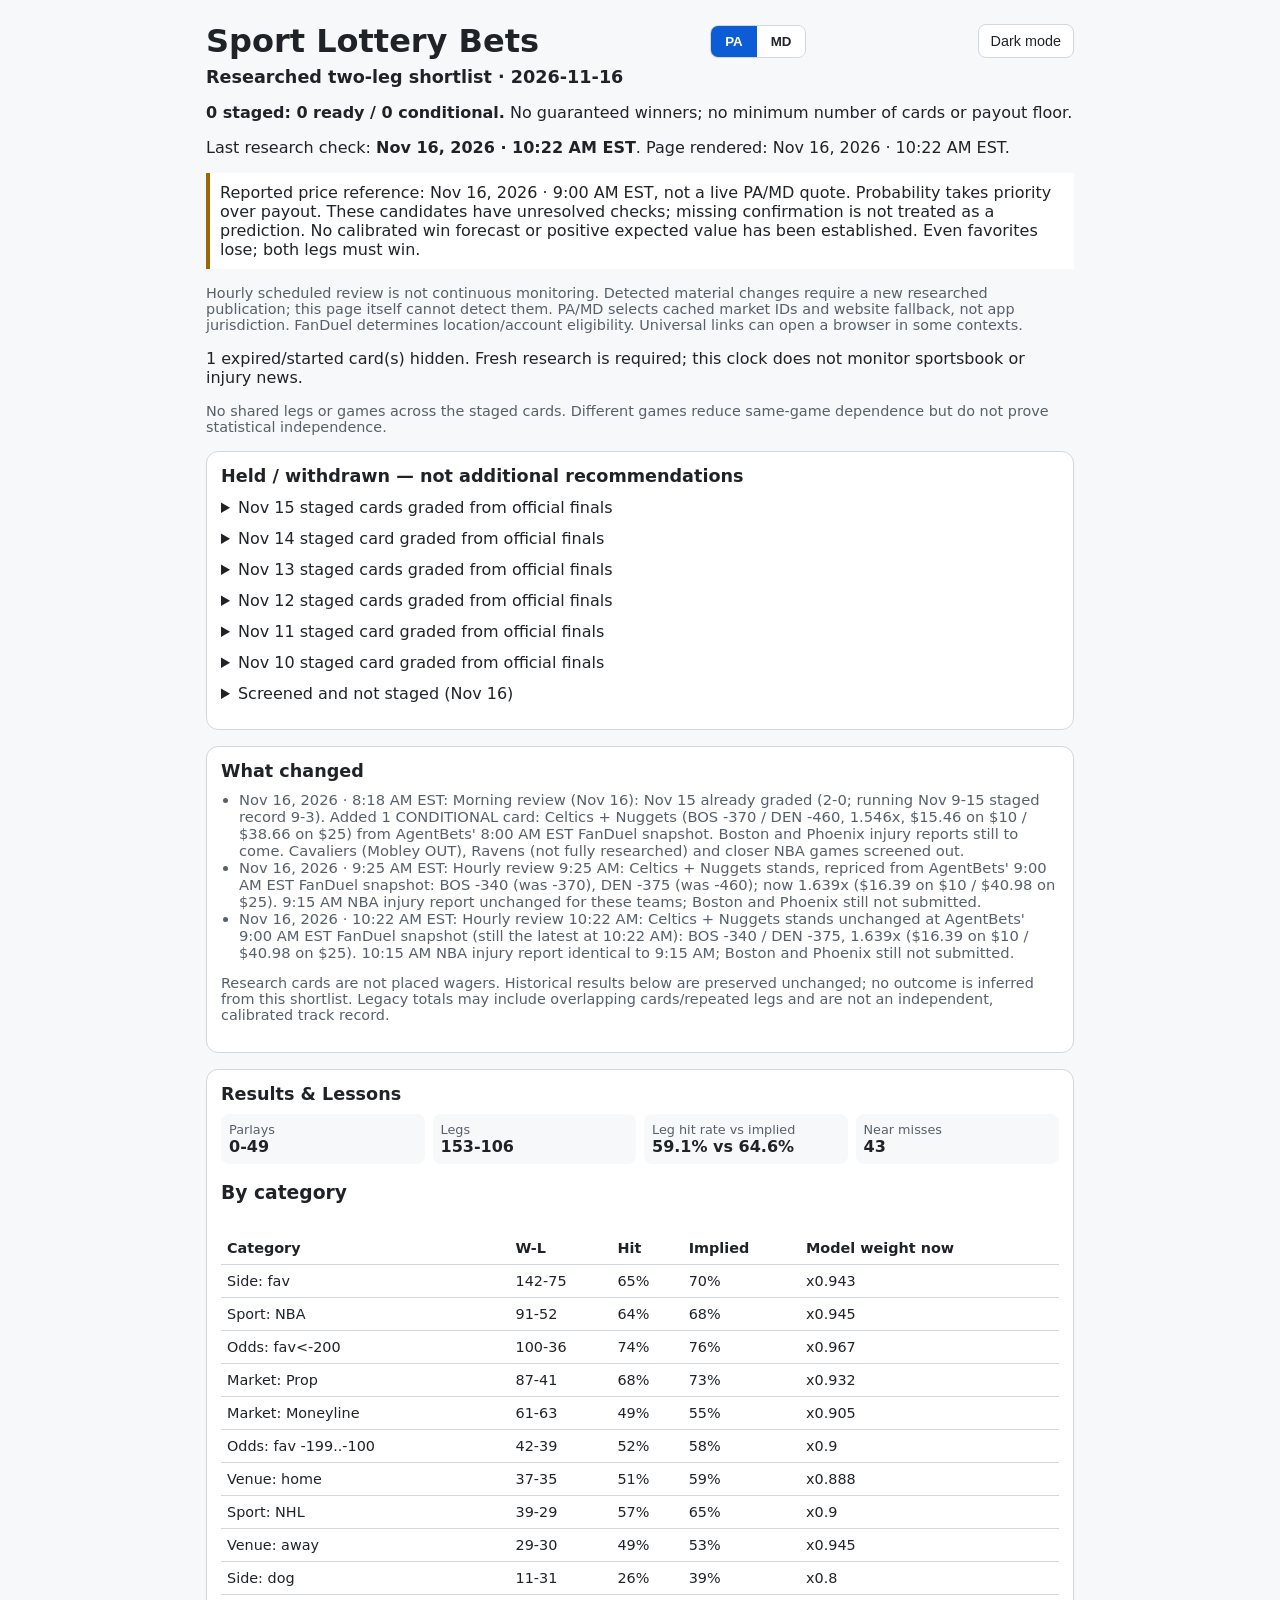
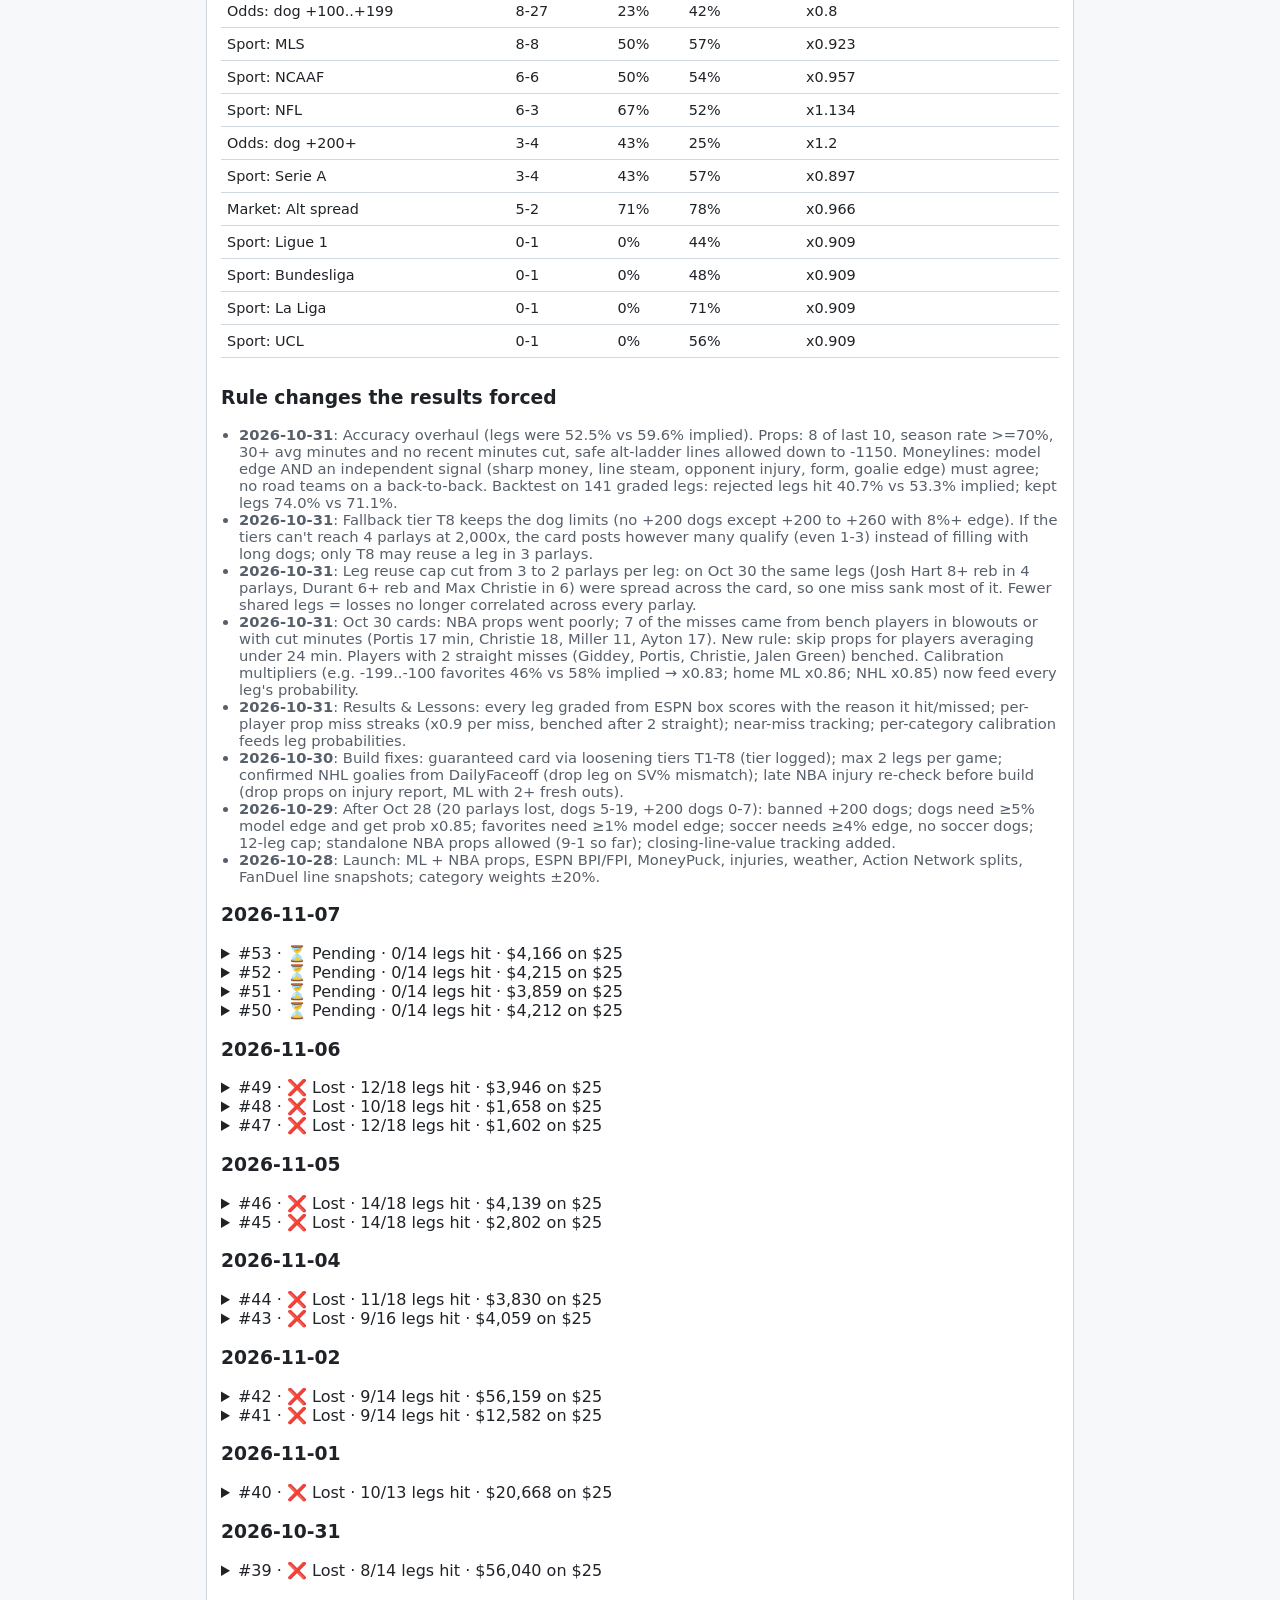
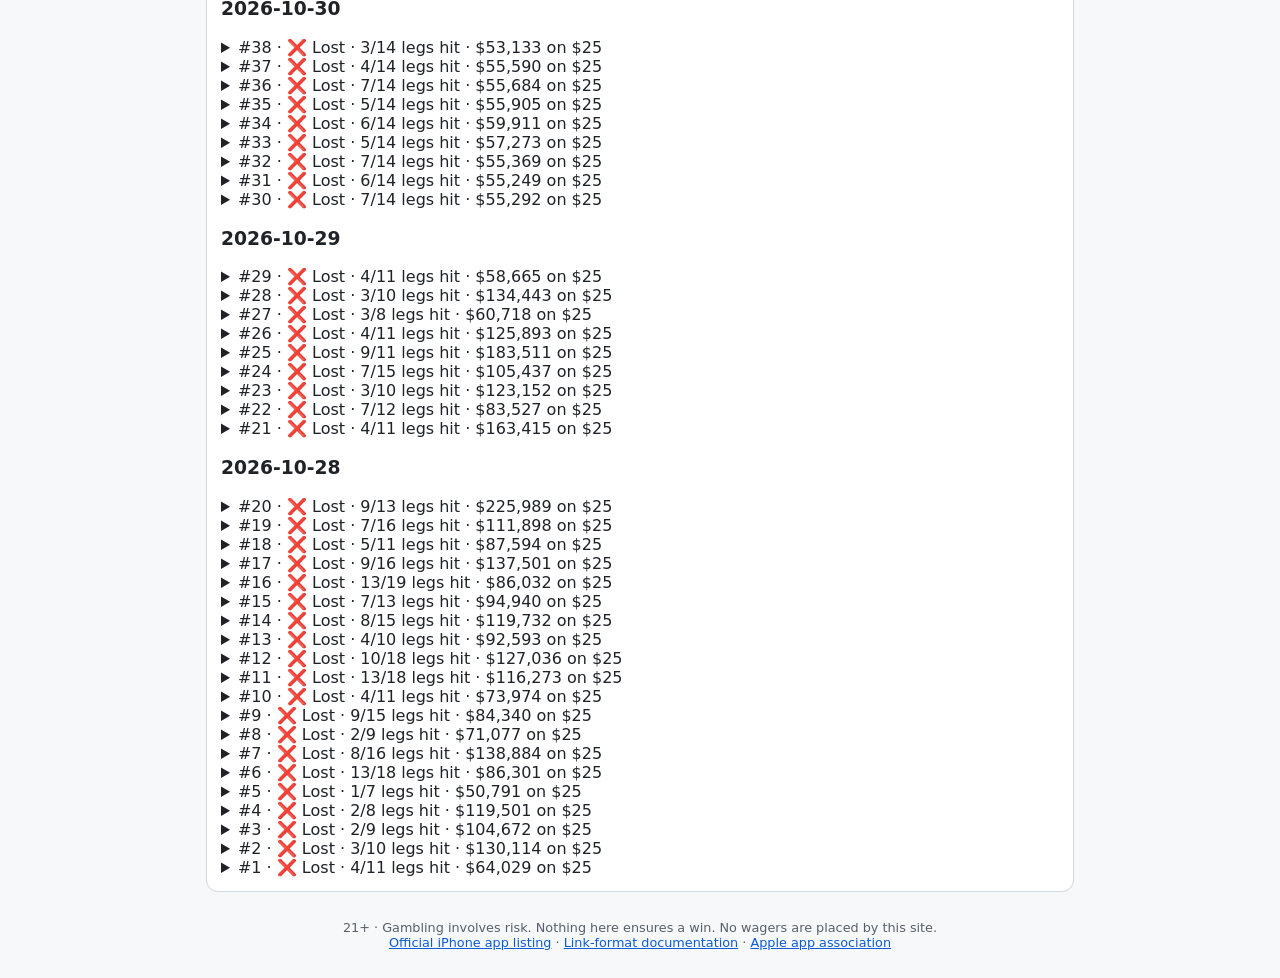
==== commit effd5c84: "Hourly Nov 16 review 10:22 AM: Celtics + Nuggets stands unchanged (BOS -340 / DEN -375, 1.639x); 10:" ====
--- a/docs/index.html
+++ b/docs/index.html
@@ -1 +1 @@
-<!doctype html><html lang="en" data-theme="light"><head><meta charset="utf-8"><meta name="viewport" content="width=device-width,initial-scale=1"><meta name="apple-itunes-app" content="app-id=1413721906, app-argument=https://sportsbook.fanduel.com/navigation/nfl"><title>Sport Lottery Bets · Researched two-leg shortlist</title><link rel="stylesheet" href="two-leg.css"><script src="two-leg.js" defer></script></head><body><main><header><h1>Sport Lottery Bets</h1><div class="st" role="group" aria-label="Betslip market state; app still uses geolocation"><button type="button" data-s="pa">PA</button><button type="button" data-s="md">MD</button></div><button id="tg" type="button">Dark mode</button></header><div id="today-two-leg" data-publication="2026-11-16"><h2>Researched two-leg shortlist · 2026-11-16</h2><p><strong id="current-count">1 staged: 0 ready / 1 conditional.</strong> No guaranteed winners; no minimum number of cards or payout floor.</p><p>Last research check: <strong>Nov 16, 2026 · 9:25 AM EST</strong>. Page rendered: Nov 16, 2026 · 9:25 AM EST.</p><p class="notice">Reported price reference: Nov 16, 2026 · 9:00 AM EST, not a live PA/MD quote. Probability takes priority over payout. These candidates have unresolved checks; missing confirmation is not treated as a prediction. No calibrated win forecast or positive expected value has been established. Even favorites lose; both legs must win.</p><p class="muted">Hourly scheduled review is not continuous monitoring. Detected material changes require a new researched publication; this page itself cannot detect them. PA/MD selects cached market IDs and website fallback, not app jurisdiction. FanDuel determines location/account eligibility. Universal links can open a browser in some contexts.</p><noscript><p class="notice">JavaScript is off: state defaults to PA and automatic expiry is unavailable. Do not use selection links after the printed review deadline or event start.</p></noscript><p id="expiry-note" role="status" aria-live="polite"></p><p class="muted">No shared legs or games across the staged cards. Different games reduce same-game dependence but do not prove statistical independence.</p><article id="nov16-a" class="two-leg-card" data-staged="true" data-review-until="2026-11-16T10:40:00-05:00" data-day="2026-11-16"><h3>Celtics + Nuggets</h3><p class="card-status">CONDITIONAL — not fully cleared</p><p>CONDITIONAL: prices from AgentBets&#x27; FanDuel snapshot of 9:00 AM EST (BOS -340 / DEN -375; Denver shortened less, from -460 at 8:00 AM, with no new listed injury explaining the move), not a PA/MD-verified live quote or an accepted parlay quote. Boston (back-to-back) and Phoenix injury reports still not submitted at 9:15 AM; recheck before betting.</p><p class="muted">Two NBA home favorites; Magic missing Banchero and Isaac, Suns on a road back-to-back at altitude; different games</p><div class="leg"><h4>1. Boston Celtics · Moneyline -340</h4><p>Orlando Magic @ Boston Celtics<br>Nov 16, 2026 · 7:00 PM EST · TD Garden</p><p><strong>Research reason:</strong> ESPN standings: Celtics 11-2, 6-0 at home, six straight wins, +13.1 average point differential (best of the teams playing tonight); last night beat Dallas 131-94. Magic 5-7, 1-4 on the road, -4.5 differential. The official 8:15 AM NBA report has Orlando without Paolo Banchero (right high ankle sprain), Jonathan Isaac, Noah Penda and Izaiyah Nelson (all OUT).</p><p><strong>Not yet resolved:</strong> Counterevidence and open items: Boston is on the second night of a back-to-back (played Dallas at 6 PM last night), so it could rest or limit starters, and Boston&#x27;s injury report was NOT YET SUBMITTED at 8:15 AM. Orlando has won three straight (at SAC 107-100, at UTA 123-108, vs MIL 107-99). The Nov 14 lesson applies: a heavy home favorite against a weaker opponent still lost. Starters not confirmed. Live PA/MD price not checked.</p><p class="muted">Official 9:15 AM ET NBA report (unchanged from 8:15 AM for this game): Magic: Paolo Banchero, Jonathan Isaac, Izaiyah Nelson, Noah Penda OUT. Celtics: NOT YET SUBMITTED. Starters not confirmed.</p><p class="muted">Price snapshot: Nov 16, 2026 · 9:00 AM EST; reported, not live/state-verified. Research/availability checked: Nov 16, 2026 · 9:25 AM EST. Earlier game-center/weather snapshots are not live.</p><span class="sources">Sources: <a href="https://www.espn.com/nba/game/_/gameId/401909994" rel="noopener">ESPN schedule</a> · <a href="https://www.espn.com/nba/standings" rel="noopener">ESPN schedule</a> · <a href="https://www.espn.com/nba/team/schedule/_/name/orl" rel="noopener">ESPN schedule</a> · <a href="https://www.espn.com/nba/game/_/gameId/401909989" rel="noopener">ESPN schedule</a> · <a href="https://ak-static.cms.nba.com/referee/injury/Injury-Report_2026-11-16_09_15AM.pdf" rel="noopener">ak-static.cms.nba.com</a> · <a href="https://agentbets.ai/odds/fanduel/nba/" rel="noopener">Reported FanDuel odds</a></span></div><div class="leg"><h4>2. Denver Nuggets · Moneyline -375</h4><p>Phoenix Suns @ Denver Nuggets<br>Nov 16, 2026 · 9:00 PM EST · Ball Arena</p><p><strong>Research reason:</strong> Phoenix is on the second night of a back-to-back after losing 131-123 at home to the Lakers yesterday, and now plays at altitude. ESPN standings: Suns 5-7, 0-3 on the road, -4.6 differential; Nuggets 7-4, won their last two road games (116-108 at New Orleans, 123-118 at Memphis), rested since Saturday. Denver&#x27;s only listed injury on the 8:15 AM report is Julian Strawther (OUT, knee) plus G League/two-way players.</p><p><strong>Not yet resolved:</strong> Counterevidence and open items: Denver is only 2-2 at home with a modest +1.8 differential, and lost at home to Portland 118-110. Phoenix&#x27;s injury report was NOT YET SUBMITTED at 8:15 AM. Phoenix won 4 of 6 before last night, including 102-99 over Houston. Starters not confirmed; Denver&#x27;s starters are only inferred available from being off the report. FanDuel&#x27;s Denver price drifted from -460 (8:00 AM EST) to -375 (9:00 AM EST) without a listed injury change, so the market rates Denver somewhat less strongly than at the morning review. Live PA/MD price not checked.</p><p class="muted">Official 9:15 AM ET NBA report (unchanged from 8:15 AM): Nuggets: Julian Strawther OUT (left knee sprain); DaRon Holmes II, Ryan Nembhard, Cam Whitmore OUT (G League/two-way); Nikola Jokic and Jamal Murray not listed. Suns: NOT YET SUBMITTED; third-party projections (BALLDONTLIE via StatiqSports, 6:30 AM ET) expect Devin Booker to start and list Mark Williams OUT. Starters not confirmed.</p><p class="muted">Price snapshot: Nov 16, 2026 · 9:00 AM EST; reported, not live/state-verified. Research/availability checked: Nov 16, 2026 · 9:25 AM EST. Earlier game-center/weather snapshots are not live.</p><span class="sources">Sources: <a href="https://www.espn.com/nba/game/_/gameId/401910001" rel="noopener">ESPN schedule</a> · <a href="https://www.espn.com/nba/standings" rel="noopener">ESPN schedule</a> · <a href="https://www.espn.com/nba/team/schedule/_/name/den" rel="noopener">ESPN schedule</a> · <a href="https://www.espn.com/nba/team/schedule/_/name/phx" rel="noopener">ESPN schedule</a> · <a href="https://www.statiqsports.com/nba/devin-booker/injury" rel="noopener">www.statiqsports.com</a> · <a href="https://ak-static.cms.nba.com/referee/injury/Injury-Report_2026-11-16_09_15AM.pdf" rel="noopener">ak-static.cms.nba.com</a> · <a href="https://agentbets.ai/odds/fanduel/nba/" rel="noopener">Reported FanDuel odds</a></span></div><p class="payout">Theoretical total return: 1.639× · $10 → $16.39 · $25 → $40.98 (includes stake).</p><p class="muted">Different-game decimal prices multiplied; not a FanDuel parlay quote. Raw price-derived joint implied probability: 61.0% (includes bookmaker margin; not a calibrated forecast, edge, or guarantee).</p><p class="muted">Needs a fresh review by Nov 16, 2026 · 10:40 AM EST, sooner if material news is detected. On-page clock disables this card after that deadline or kickoff; it does not monitor injuries or odds.</p><div class="b"><span class="notice">Exact selection IDs unavailable: app-only link, no preloaded picks.</span><a class="fd-app secondary" href="https://sportsbook.fanduel.com/navigation/nfl">Open app only (no picks)</a><a class="fd secondary" href="https://pa.sportsbook.fanduel.com/" data-pa="https://pa.sportsbook.fanduel.com/" data-md="https://md.sportsbook.fanduel.com/">PA website fallback (not app prefill)</a></div></article></div><section id="research-holds"><h2>Held / withdrawn — not additional recommendations</h2><details><summary>Nov 15 staged cards graded from official finals</summary><p>Bills + Jaguars (posted 11:00 AM EST prices BUF -460 / JAX -700, 1.391x) WON: Bills 31, Jets 12; Jaguars 40, Titans 23 (ESPN finals). Spurs + Celtics (posted 3:00 PM EST prices SA -1200 / BOS -950, 1.197x) WON: Spurs 110, Jazz 102; Celtics 131, Mavericks 94 (ESPN finals). Nov 15 staged record: 2 wins, 0 losses. Running two-leg staged record Nov 9-15: 9 wins, 3 losses. These are staged research cards, not recorded wagers. Lessons: both road favorites with winning records against losing home teams pulled away in the second half after close first halves (JAX led 13-10 and BUF 10-3 late in the 2nd quarter); the Spurs won by only 8 without Fox and Harris (58-55 at halftime) against a depleted 1-12 Jazz, so a late starter downgrade on the favorite narrowed the margin even when the opponent was missing more; Boston at home vs a back-to-back Dallas missing Irving was never close.</p><span class="sources">Sources: <a href="https://www.espn.com/nfl/scoreboard/_/week/11" rel="noopener">ESPN schedule</a> · <a href="https://www.espn.com/nfl/game/_/gameId/401873054" rel="noopener">ESPN schedule</a> · <a href="https://www.espn.com/nba/game/_/gameId/401909988" rel="noopener">ESPN schedule</a> · <a href="https://www.espn.com/nba/game/_/gameId/401909989" rel="noopener">ESPN schedule</a></span></details><details><summary>Nov 14 staged card graded from official finals</summary><p>Nuggets + Timberwolves (posted 6:00 PM EST prices DEN -620 / MIN -1350, 1.247x) LOST: Nuggets 116, Pelicans 108 (won); Bulls 117, Timberwolves 106 (lost). Nov 14 staged record: 0 wins, 1 loss. Running two-leg staged record Nov 9-14: 7 wins, 3 losses. These are staged research cards, not recorded wagers. Lesson: a -1350 home favorite against a tired opponent on the second night of a back-to-back still lost by 11; Chicago led from early on. Very short prices add little payout and do not remove upset risk, so a single heavy-favorite leg is not a lock.</p><span class="sources">Sources: <a href="https://www.espn.com/nba/scoreboard/_/date/20261114" rel="noopener">ESPN schedule</a> · <a href="https://www.espn.com/nba/game/_/gameId/401909980" rel="noopener">ESPN schedule</a> · <a href="https://www.espn.com/nba/game/_/gameId/401909984" rel="noopener">ESPN schedule</a></span></details><details><summary>Nov 13 staged cards graded from official finals</summary><p>Rockets + Spurs (posted 7:00 PM EST prices HOU -1100 / SA -750, 1.236x) WON: Rockets 125, Jazz 118; Spurs 123, Warriors 85. Blazers + Magic (posted 6:00 PM EST prices POR -460 / ORL -420, 1.507x) WON: Magic 107, Bucks 99; Trail Blazers 120, Kings 107. Knicks + Hawks (posted 6:00 PM EST prices NY -335 / ATL -290, 1.746x) LOST: Pacers 106, Knicks 104; Bulls 125, Hawks 117 (OT). Nov 13 staged record: 2 wins, 1 loss. Running two-leg staged record Nov 9-13: 7 wins, 2 losses. These are staged research cards, not recorded wagers. Lesson: the losing card was the lowest-priced pair (both legs near -300, both on the road); both of its legs lost, while the two cards built on -420 or shorter legs won.</p><span class="sources">Sources: <a href="https://www.espn.com/nba/scoreboard/_/date/20261113" rel="noopener">ESPN schedule</a> · <a href="https://www.espn.com/nba/game/_/gameId/401909296" rel="noopener">ESPN schedule</a> · <a href="https://www.espn.com/nba/game/_/gameId/401909297" rel="noopener">ESPN schedule</a> · <a href="https://www.espn.com/nba/game/_/gameId/401909299" rel="noopener">ESPN schedule</a> · <a href="https://www.espn.com/nba/game/_/gameId/401909301" rel="noopener">ESPN schedule</a> · <a href="https://www.espn.com/nba/game/_/gameId/401909302" rel="noopener">ESPN schedule</a> · <a href="https://www.espn.com/nba/game/_/gameId/401909303" rel="noopener">ESPN schedule</a></span></details><details><summary>Nov 12 staged cards graded from official finals</summary><p>Pistons + 76ers (posted 6:00 PM EST prices DET -480 / PHI -255, 1.682x) WON: 76ers 123, Raptors 112; Pistons 144, Wizards 140 (2OT). Timberwolves + Suns (posted 7:00 PM EST prices MIN -230 / PHX -225, 2.072x) WON: Timberwolves 133, Mavericks 94; Suns 101, Hornets 96 (ESPN finals). Nov 12 staged record: 2 wins, 0 losses. Running two-leg staged record Nov 9-12: 5 wins, 1 loss. These are staged research cards, not recorded wagers. Lesson: both cards included a leg that was close late (2OT in Washington; Suns up six with under three minutes left), so favorite prices reflect but do not remove risk.</p><span class="sources">Sources: <a href="https://www.espn.com/nba/scoreboard/_/date/20261112" rel="noopener">ESPN schedule</a> · <a href="https://www.espn.com/nba/game/_/gameId/401909976" rel="noopener">ESPN schedule</a> · <a href="https://www.espn.com/nba/game/_/gameId/401909977" rel="noopener">ESPN schedule</a> · <a href="https://www.espn.com/nba/game/_/gameId/401909978" rel="noopener">ESPN schedule</a> · <a href="https://www.espn.com/nba/game/_/gameId/401909979" rel="noopener">ESPN schedule</a></span></details><details><summary>Nov 11 staged card graded from official finals</summary><p>Spurs + Lakers (posted 7:21 PM at SA -1350 / LAL -950, 1.187x) WON: Spurs 124, Bulls 119; Lakers 123, Bucks 112 (ESPN finals). Nov 11 staged record: 1 win, 0 losses; the withdrawn Celtics + Knicks card is not counted. Running two-leg staged record Nov 9-11: 3 wins, 1 loss. These are staged research cards, not recorded wagers. Lesson: the Spurs, without Harris and Vassell, trailed by 14 in the 3rd before winning by five, so even a -1350 road favorite missing two rotation guards is not a lock; heavy prices reflect but do not remove that risk. Withdrawing Celtics + Knicks after the George/Towns reports avoided a Knicks loss, one data point and not proof the rule improves results.</p><span class="sources">Sources: <a href="https://www.espn.com/nba/scoreboard/_/date/20261111" rel="noopener">ESPN schedule</a> · <a href="https://www.espn.com/nba/game/_/gameId/401909969" rel="noopener">ESPN schedule</a> · <a href="https://www.espn.com/nba/game/_/gameId/401909971" rel="noopener">ESPN schedule</a></span></details><details><summary>Nov 10 staged card graded from official finals</summary><p>Knicks + Heat (posted 6:24 PM at NY -1200 / MIA -405, 1.351x) WON: Knicks 117, Bucks 85; Heat 115, Jazz 109 (ESPN finals). Nov 10 staged record: 1 win, 0 losses. Running two-leg staged record Nov 9-10: 2 wins, 1 loss. These are staged research cards, not recorded wagers. Lesson: the Heat leg was the closer one (Utah within six late) even with Utah missing its top four listed players, so road favorites near -400 still carry real risk.</p><span class="sources">Sources: <a href="https://www.espn.com/nba/scoreboard/_/date/20261110" rel="noopener">ESPN schedule</a> · <a href="https://www.espn.com/nba/game/_/gameId/401909960" rel="noopener">ESPN schedule</a> · <a href="https://www.espn.com/nba/game/_/gameId/401909963" rel="noopener">ESPN schedule</a></span></details><details><summary>Screened and not staged (Nov 16)</summary><p>Cavaliers (-375 vs CHI): Evan Mobley OUT (toe), Cleveland 7-7 and lost two of its last four (at CHA, at MIA); Chicago has won two straight including 117-106 at Minnesota. Pairing Cleveland would also add a weaker leg. Ravens (-230 vs LAC, 8:15 PM MNF): not fully researched this run (NFL injury status not reviewed), so not staged. Grizzlies (-162 at WAS), 76ers (-225 at BKN; Philadelphia report not submitted), Rockets (-136 at MIA), Warriors (-154 at NOP; Curry and Butler OUT), Timberwolves (-136 vs POR; Anthony Edwards OUT) are too close to coin flips.</p><span class="sources">Sources: <a href="https://agentbets.ai/odds/fanduel/nba/" rel="noopener">Reported FanDuel odds</a> · <a href="https://agentbets.ai/odds/fanduel/nfl/" rel="noopener">Reported FanDuel odds</a> · <a href="https://ak-static.cms.nba.com/referee/injury/Injury-Report_2026-11-16_08_15AM.pdf" rel="noopener">ak-static.cms.nba.com</a> · <a href="https://www.espn.com/nba/standings" rel="noopener">ESPN schedule</a> · <a href="https://www.espn.com/nba/team/schedule/_/name/cle" rel="noopener">ESPN schedule</a></span></details></section><section id="update-log"><h2>What changed</h2><ul><li>Nov 16, 2026 · 8:18 AM EST: Morning review (Nov 16): Nov 15 already graded (2-0; running Nov 9-15 staged record 9-3). Added 1 CONDITIONAL card: Celtics + Nuggets (BOS -370 / DEN -460, 1.546x, $15.46 on $10 / $38.66 on $25) from AgentBets&#x27; 8:00 AM EST FanDuel snapshot. Boston and Phoenix injury reports still to come. Cavaliers (Mobley OUT), Ravens (not fully researched) and closer NBA games screened out.</li><li>Nov 16, 2026 · 9:25 AM EST: Hourly review 9:25 AM: Celtics + Nuggets stands, repriced from AgentBets&#x27; 9:00 AM EST FanDuel snapshot: BOS -340 (was -370), DEN -375 (was -460); now 1.639x ($16.39 on $10 / $40.98 on $25). 9:15 AM NBA injury report unchanged for these teams; Boston and Phoenix still not submitted.</li></ul><p class="muted">Research cards are not placed wagers. Historical results below are preserved unchanged; no outcome is inferred from this shortlist. Legacy totals may include overlapping cards/repeated legs and are not an independent, calibrated track record.</p></section><section id=results><h2>Results &amp; Lessons</h2><div class=s><div>Parlays<b>0-49</b></div><div>Legs<b>153-106</b></div><div>Leg hit rate vs implied<b>59.1% vs 64.6%</b></div><div>Near misses<b>43</b></div></div><h3>By category</h3><div class=t><table><tr><th>Category</th><th>W-L</th><th>Hit</th><th>Implied</th><th>Model weight now</th></tr><tr><td>Side: fav</td><td>142-75</td><td>65%</td><td>70%</td><td>x0.943</td></tr><tr><td>Sport: NBA</td><td>91-52</td><td>64%</td><td>68%</td><td>x0.945</td></tr><tr><td>Odds: fav&lt;-200</td><td>100-36</td><td>74%</td><td>76%</td><td>x0.967</td></tr><tr><td>Market: Prop</td><td>87-41</td><td>68%</td><td>73%</td><td>x0.932</td></tr><tr><td>Market: Moneyline</td><td>61-63</td><td>49%</td><td>55%</td><td>x0.905</td></tr><tr><td>Odds: fav -199..-100</td><td>42-39</td><td>52%</td><td>58%</td><td>x0.9</td></tr><tr><td>Venue: home</td><td>37-35</td><td>51%</td><td>59%</td><td>x0.888</td></tr><tr><td>Sport: NHL</td><td>39-29</td><td>57%</td><td>65%</td><td>x0.9</td></tr><tr><td>Venue: away</td><td>29-30</td><td>49%</td><td>53%</td><td>x0.945</td></tr><tr><td>Side: dog</td><td>11-31</td><td>26%</td><td>39%</td><td>x0.8</td></tr><tr><td>Odds: dog +100..+199</td><td>8-27</td><td>23%</td><td>42%</td><td>x0.8</td></tr><tr><td>Sport: MLS</td><td>8-8</td><td>50%</td><td>57%</td><td>x0.923</td></tr><tr><td>Sport: NCAAF</td><td>6-6</td><td>50%</td><td>54%</td><td>x0.957</td></tr><tr><td>Sport: NFL</td><td>6-3</td><td>67%</td><td>52%</td><td>x1.134</td></tr><tr><td>Odds: dog +200+</td><td>3-4</td><td>43%</td><td>25%</td><td>x1.2</td></tr><tr><td>Sport: Serie A</td><td>3-4</td><td>43%</td><td>57%</td><td>x0.897</td></tr><tr><td>Market: Alt spread</td><td>5-2</td><td>71%</td><td>78%</td><td>x0.966</td></tr><tr><td>Sport: Ligue 1</td><td>0-1</td><td>0%</td><td>44%</td><td>x0.909</td></tr><tr><td>Sport: Bundesliga</td><td>0-1</td><td>0%</td><td>48%</td><td>x0.909</td></tr><tr><td>Sport: La Liga</td><td>0-1</td><td>0%</td><td>71%</td><td>x0.909</td></tr><tr><td>Sport: UCL</td><td>0-1</td><td>0%</td><td>56%</td><td>x0.909</td></tr></table></div><h3>Rule changes the results forced</h3><ul><li><b>2026-10-31</b>: Accuracy overhaul (legs were 52.5% vs 59.6% implied). Props: 8 of last 10, season rate &gt;=70%, 30+ avg minutes and no recent minutes cut, safe alt-ladder lines allowed down to -1150. Moneylines: model edge AND an independent signal (sharp money, line steam, opponent injury, form, goalie edge) must agree; no road teams on a back-to-back. Backtest on 141 graded legs: rejected legs hit 40.7% vs 53.3% implied; kept legs 74.0% vs 71.1%.</li><li><b>2026-10-31</b>: Fallback tier T8 keeps the dog limits (no +200 dogs except +200 to +260 with 8%+ edge). If the tiers can&#x27;t reach 4 parlays at 2,000x, the card posts however many qualify (even 1-3) instead of filling with long dogs; only T8 may reuse a leg in 3 parlays.</li><li><b>2026-10-31</b>: Leg reuse cap cut from 3 to 2 parlays per leg: on Oct 30 the same legs (Josh Hart 8+ reb in 4 parlays, Durant 6+ reb and Max Christie in 6) were spread across the card, so one miss sank most of it. Fewer shared legs = losses no longer correlated across every parlay.</li><li><b>2026-10-31</b>: Oct 30 cards: NBA props went poorly; 7 of the misses came from bench players in blowouts or with cut minutes (Portis 17 min, Christie 18, Miller 11, Ayton 17). New rule: skip props for players averaging under 24 min. Players with 2 straight misses (Giddey, Portis, Christie, Jalen Green) benched. Calibration multipliers (e.g. -199..-100 favorites 46% vs 58% implied → x0.83; home ML x0.86; NHL x0.85) now feed every leg&#x27;s probability.</li><li><b>2026-10-31</b>: Results &amp; Lessons: every leg graded from ESPN box scores with the reason it hit/missed; per-player prop miss streaks (x0.9 per miss, benched after 2 straight); near-miss tracking; per-category calibration feeds leg probabilities.</li><li><b>2026-10-30</b>: Build fixes: guaranteed card via loosening tiers T1-T8 (tier logged); max 2 legs per game; confirmed NHL goalies from DailyFaceoff (drop leg on SV% mismatch); late NBA injury re-check before build (drop props on injury report, ML with 2+ fresh outs).</li><li><b>2026-10-29</b>: After Oct 28 (20 parlays lost, dogs 5-19, +200 dogs 0-7): banned +200 dogs; dogs need ≥5% model edge and get prob x0.85; favorites need ≥1% model edge; soccer needs ≥4% edge, no soccer dogs; 12-leg cap; standalone NBA props allowed (9-1 so far); closing-line-value tracking added.</li><li><b>2026-10-28</b>: Launch: ML + NBA props, ESPN BPI/FPI, MoneyPuck, injuries, weather, Action Network splits, FanDuel line snapshots; category weights ±20%.</li></ul><h3>2026-11-07</h3><details><summary>#53 · ⏳ Pending · 0/14 legs hit · $4,166 on $25</summary></details><details><summary>#52 · ⏳ Pending · 0/14 legs hit · $4,215 on $25</summary></details><details><summary>#51 · ⏳ Pending · 0/14 legs hit · $3,859 on $25</summary></details><details><summary>#50 · ⏳ Pending · 0/14 legs hit · $4,212 on $25</summary></details><h3>2026-11-06</h3><details><summary>#49 · ❌ Lost · 12/18 legs hit · $3,946 on $25</summary><p><small>Why it lost:</small></p><ul><li><b>Adam Fantilli 2+ shots on goal</b> (-345): 0 SOG vs 2+ needed, ? min; line: ? pts/? reb/? ast/? 3PT</li><li><b>Luka Doncic 6+ assists</b> (-340): 5 ast vs 6+ needed, 38 min; line: 53 pts/5 reb/5 ast/5-15 3PT</li><li><b>Zion Williamson 15+ points</b> (-350): 13 pts vs 15+ needed, 36 min; line: 13 pts/8 reb/4 ast/0-0 3PT</li></ul><p><b>What I learned:</b> Adam Fantilli: prop miss streak 1 → prop weight x0.9 | Luka Doncic: prop miss streak 1 → prop weight x0.9 | Zion Williamson: prop miss streak 1 → prop weight x0.9</p></details><details><summary>#48 · ❌ Lost · 10/18 legs hit · $1,658 on $25</summary><p><small>Why it lost:</small></p><ul><li><b>Adam Fantilli 2+ shots on goal</b> (-355): 0 SOG vs 2+ needed, ? min; line: ? pts/? reb/? ast/? 3PT</li><li><b>Austin Reaves 4+ assists</b> (-390): 2 ast vs 4+ needed, 38 min; line: 25 pts/3 reb/2 ast/1-8 3PT</li><li><b>Luka Doncic 6+ assists</b> (-340): 5 ast vs 6+ needed, 38 min; line: 53 pts/5 reb/5 ast/5-15 3PT</li><li><b>Zion Williamson 15+ points</b> (-350): 13 pts vs 15+ needed, 36 min; line: 13 pts/8 reb/4 ast/0-0 3PT</li><li><b>Denton Mateychuk 1+ shots on goal</b> (-590): 0 SOG vs 1+ needed, ? min; line: ? pts/? reb/? ast/? 3PT</li><li><b>Ivar Stenberg 1+ shots on goal</b> (-460): 0 SOG vs 1+ needed, ? min; line: ? pts/? reb/? ast/? 3PT</li><li><b>Dylan Harper 4+ rebounds</b> (-480): 2 reb vs 4+ needed, 28 min, blowout win by 15 (SA 124, SAC 109); line: 19 pts/2 reb/3 ast/1-2 3PT</li></ul><p><b>What I learned:</b> Adam Fantilli: prop miss streak 1 → prop weight x0.9 | Austin Reaves: prop miss streak 2 → prop weight x0.81 and benched until he hits again | Luka Doncic: prop miss streak 1 → prop weight x0.9 | Zion Williamson: prop miss streak 1 → prop weight x0.9</p></details><details><summary>#47 · ❌ Lost · 12/18 legs hit · $1,602 on $25</summary><p><small>Why it lost:</small></p><ul><li><b>Adam Fantilli 2+ shots on goal</b> (-355): 0 SOG vs 2+ needed, ? min; line: ? pts/? reb/? ast/? 3PT</li><li><b>Luka Doncic 6+ assists</b> (-340): 5 ast vs 6+ needed, 38 min; line: 53 pts/5 reb/5 ast/5-15 3PT</li><li><b>Zion Williamson 15+ points</b> (-350): 13 pts vs 15+ needed, 36 min; line: 13 pts/8 reb/4 ast/0-0 3PT</li><li><b>Denton Mateychuk 1+ shots on goal</b> (-590): 0 SOG vs 1+ needed, ? min; line: ? pts/? reb/? ast/? 3PT</li><li><b>Dylan Harper 4+ rebounds</b> (-480): 2 reb vs 4+ needed, 28 min, blowout win by 15 (SA 124, SAC 109); line: 19 pts/2 reb/3 ast/1-2 3PT</li></ul><p><b>What I learned:</b> Adam Fantilli: prop miss streak 1 → prop weight x0.9 | Luka Doncic: prop miss streak 1 → prop weight x0.9 | Zion Williamson: prop miss streak 1 → prop weight x0.9 | Denton Mateychuk: prop miss streak 1 → prop weight x0.9</p></details><h3>2026-11-05</h3><details><summary>#46 · ❌ Lost · 14/18 legs hit · $4,139 on $25</summary><p><small>Why it lost:</small></p><ul><li><b>Adam Fantilli 2+ shots on goal</b> (-335): 0 SOG vs 2+ needed, ? min; line: ? pts/? reb/? ast/? 3PT</li><li><b>Denton Mateychuk 1+ shots on goal</b> (-590): 0 SOG vs 1+ needed, ? min; line: ? pts/? reb/? ast/? 3PT</li><li><b>Giannis Antetokounmpo 25+ points</b> (-265): 20 pts vs 25+ needed, 31 min, blowout loss by 20 (MIA 100, GS 120); line: 20 pts/14 reb/4 ast/1-5 3PT</li><li><b>UTSA ML</b> (-240): Final UTSA 29, FAU 60; favorite upset, lost by 31</li></ul><p><b>What I learned:</b> Adam Fantilli: prop miss streak 1 → prop weight x0.9 | Denton Mateychuk: prop miss streak 1 → prop weight x0.9 | Giannis Antetokounmpo: prop miss streak 1 → prop weight x0.9 | UTSA: Odds: fav&lt;-200 now 100/136 (74% vs 76% implied) → weight x0.967</p></details><details><summary>#45 · ❌ Lost · 14/18 legs hit · $2,802 on $25</summary><p><small>Why it lost:</small></p><ul><li><b>Dylan Guenther 2+ shots on goal</b> (-395): 1 SOG vs 2+ needed, ? min; line: ? pts/? reb/? ast/? 3PT</li><li><b>Giannis Antetokounmpo 25+ points</b> (-265): 20 pts vs 25+ needed, 31 min, blowout loss by 20 (MIA 100, GS 120); line: 20 pts/14 reb/4 ast/1-5 3PT</li><li><b>UTSA ML</b> (-255): Final UTSA 29, FAU 60; favorite upset, lost by 31</li><li><b>Cale Makar 2+ shots on goal</b> (-480): 0 SOG vs 2+ needed, ? min; line: ? pts/? reb/? ast/? 3PT</li></ul><p><b>What I learned:</b> Dylan Guenther: prop miss streak 1 → prop weight x0.9 | Giannis Antetokounmpo: prop miss streak 1 → prop weight x0.9 | UTSA: Odds: fav&lt;-200 now 100/136 (74% vs 76% implied) → weight x0.967 | Cale Makar: prop miss streak 1 → prop weight x0.9</p></details><h3>2026-11-04</h3><details><summary>#44 · ❌ Lost · 11/18 legs hit · $3,830 on $25</summary><p><small>Why it lost:</small></p><ul><li><b>Will Smith 2+ shots on goal</b> (-290): 0 SOG vs 2+ needed, ? min; line: ? pts/? reb/? ast/? 3PT</li><li><b>Kon Knueppel 10+ points</b> (-260): 3 pts vs 10+ needed, 6 min, minutes cut; line: 3 pts/0 reb/0 ast/0-1 3PT</li><li><b>Rasmus Dahlin 2+ shots on goal</b> (-335): 1 SOG vs 2+ needed, ? min; line: ? pts/? reb/? ast/? 3PT</li><li><b>Memphis Grizzlies ML</b> (-230): Final MEM 103, IND 107; FG% 45 vs 45; turnovers 19-15; favorite upset, lost by 4; near miss</li><li><b>Jack Quinn 2+ shots on goal</b> (-355): 1 SOG vs 2+ needed, ? min; line: ? pts/? reb/? ast/? 3PT</li><li><b>UTSA ML</b> (-250): Final UTSA 29, FAU 60; favorite upset, lost by 31</li><li><b>Ja&#x27;Kobe Walter 2+ made threes</b> (-290): 1 3PM vs 2+ needed, 27 min, blowout loss by 19 (TOR 109, DEN 128); line: 8 pts/1 reb/2 ast/1-6 3PT</li></ul><p><b>What I learned:</b> Will Smith: prop miss streak 0 → prop weight x1.0 | Kon Knueppel: prop miss streak 1 → prop weight x0.9 | Rasmus Dahlin: prop miss streak 1 → prop weight x0.9 | Memphis Grizzlies: Odds: fav&lt;-200 now 100/136 (74% vs 76% implied) → weight x0.967</p></details><details><summary>#43 · ❌ Lost · 9/16 legs hit · $4,059 on $25</summary><p><small>Why it lost:</small></p><ul><li><b>Jaden McDaniels 1+ made threes</b> (-410): 0 3PM vs 1+ needed, 37 min; line: 14 pts/8 reb/4 ast/0-6 3PT</li><li><b>Brandon Miller 3+ made threes</b> (-260): 1 3PM vs 3+ needed, 26 min; line: 10 pts/4 reb/1 ast/1-10 3PT</li><li><b>Will Smith 2+ shots on goal</b> (-290): 0 SOG vs 2+ needed, ? min; line: ? pts/? reb/? ast/? 3PT</li><li><b>Memphis Grizzlies +3.5 (alt line)</b> (-310): Final MEM 103, IND 107; margin -4 vs +3.5 alt line, missed cover by 0.5</li><li><b>Rasmus Dahlin 2+ shots on goal</b> (-335): 1 SOG vs 2+ needed, ? min; line: ? pts/? reb/? ast/? 3PT</li><li><b>Utah Jazz ML</b> (+168): Final UTAH 113, NO 120; FG% 44 vs 43; turnovers 20-17; underdog didn&#x27;t pull the upset, lost by 7</li><li><b>Jack Quinn 2+ shots on goal</b> (-355): 1 SOG vs 2+ needed, ? min; line: ? pts/? reb/? ast/? 3PT</li></ul><p><b>What I learned:</b> Jaden McDaniels: prop miss streak 0 → prop weight x1.0 | Brandon Miller: prop miss streak 1 → prop weight x0.9 | Will Smith: prop miss streak 0 → prop weight x1.0 | Memphis Grizzlies: Odds: fav&lt;-200 now 100/136 (74% vs 76% implied) → weight x0.967</p></details><h3>2026-11-02</h3><details><summary>#42 · ❌ Lost · 9/14 legs hit · $56,159 on $25</summary><p><small>Why it lost:</small></p><ul><li><b>Boston Celtics ML</b> (+168): Final BOS 93, HOU 109; FG% 39 vs 54; turnovers 15-13; underdog didn&#x27;t pull the upset, lost by 16</li><li><b>Toronto Maple Leafs ML</b> (+114): Final TOR 2, UTA 3; shots 29-36 (outshot); underdog didn&#x27;t pull the upset, lost by 1; near miss</li><li><b>Bodo Glimt to win (90 min)</b> (-130): Final BODO 0, LILL 0; shots on target 4-2; draw = loss for a 90-min win bet; favorite upset; near miss</li><li><b>Montreal Canadiens ML</b> (-188): Final MTL 4, WPG 5; shots 22-47 (outshot); favorite upset, lost by 1; near miss</li></ul><p><b>What I learned:</b> Boston Celtics: Odds: dog +100..+199 now 8/35 (23% vs 42% implied) → weight x0.8 ; underdog rule (Oct 29) blocks dogs without ≥5% model edge | Toronto Maple Leafs: Odds: dog +100..+199 now 8/35 (23% vs 42% implied) → weight x0.8 ; underdog rule (Oct 29) blocks dogs without ≥5% model edge | Bodo Glimt: Odds: fav -199..-100 now 42/81 (52% vs 58% implied) → weight x0.9 | Montreal Canadiens: Odds: fav -199..-100 now 42/81 (52% vs 58% implied) → weight x0.9</p></details><details><summary>#41 · ❌ Lost · 9/14 legs hit · $12,582 on $25</summary><p><small>Why it lost:</small></p><ul><li><b>Boston Celtics ML</b> (+166): Final BOS 93, HOU 109; FG% 39 vs 54; turnovers 15-13; underdog didn&#x27;t pull the upset, lost by 16</li><li><b>Orlando Magic ML</b> (-136): Final ORL 94, WSH 103; FG% 46 vs 53; turnovers 17-14; favorite upset, lost by 9</li><li><b>Jalen Brunson 20+ points</b> (-330): 19 pts vs 20+ needed, 34 min; line: 19 pts/2 reb/6 ast/4-11 3PT</li><li><b>Memphis Grizzlies ML</b> (-178): Final MEM 134, NO 135; FG% 52 vs 48; turnovers 16-8; favorite upset, lost by 1; near miss</li></ul><p><b>What I learned:</b> Boston Celtics: Odds: dog +100..+199 now 8/35 (23% vs 42% implied) → weight x0.8 ; underdog rule (Oct 29) blocks dogs without ≥5% model edge | Orlando Magic: Odds: fav -199..-100 now 42/81 (52% vs 58% implied) → weight x0.9 | Jalen Brunson: prop miss streak 1 → prop weight x0.9 | Memphis Grizzlies: Odds: fav -199..-100 now 42/81 (52% vs 58% implied) → weight x0.9</p></details><h3>2026-11-01</h3><details><summary>#40 · ❌ Lost · 10/13 legs hit · $20,668 on $25</summary><p><small>Why it lost:</small></p><ul><li><b>Kansas City Chiefs ML</b> (-112): Final KC 24, DEN 28; favorite upset, lost by 4</li><li><b>Ottawa Senators ML</b> (-120): Final OTT 3, ANA 6; shots 22-33 (outshot); favorite upset, lost by 3</li><li><b>Jayson Tatum 2+ made threes</b> (-340): 1 3PM vs 2+ needed, 34 min; line: 32 pts/4 reb/7 ast/1-5 3PT</li></ul><p><b>What I learned:</b> Kansas City Chiefs: Odds: fav -199..-100 now 42/81 (52% vs 58% implied) → weight x0.9 | Ottawa Senators: Odds: fav -199..-100 now 42/81 (52% vs 58% implied) → weight x0.9 | Jayson Tatum: prop miss streak 1 → prop weight x0.9</p></details><h3>2026-10-31</h3><details><summary>#39 · ❌ Lost · 8/14 legs hit · $56,040 on $25</summary><p><small>Why it lost:</small></p><ul><li><b>Miami Florida -4.5 (alt line)</b> (-330): Final MIA 38, UNC 35; margin +3 vs -4.5 alt line, missed cover by 1.5</li><li><b>Old Dominion ML</b> (+125): Final ODU 23, MRSH 36; underdog didn&#x27;t pull the upset, lost by 13</li><li><b>Minnesota Vikings ML</b> (+146): Final MIN 15, DET 19; underdog didn&#x27;t pull the upset, lost by 4</li><li><b>New York Islanders ML</b> (-110): Final NYI 0, EDM 4; shots 18-24 (outshot); favorite upset, lost by 4</li><li><b>Atlanta Hawks ML</b> (-176): Final ATL 99, NO 121; FG% 38 vs 57; turnovers 19-23; favorite upset, lost by 22</li><li><b>Tampa Bay Lightning ML</b> (-176): Final TB 4, NSH 5; shots 26-33 (outshot); favorite upset, lost by 1; near miss</li></ul><p><b>What I learned:</b> Miami Florida: Odds: fav&lt;-200 now 100/136 (74% vs 76% implied) → weight x0.967 | Old Dominion: Odds: dog +100..+199 now 8/35 (23% vs 42% implied) → weight x0.8 ; underdog rule (Oct 29) blocks dogs without ≥5% model edge | Minnesota Vikings: Odds: dog +100..+199 now 8/35 (23% vs 42% implied) → weight x0.8 ; underdog rule (Oct 29) blocks dogs without ≥5% model edge | New York Islanders: Odds: fav -199..-100 now 42/81 (52% vs 58% implied) → weight x0.9</p></details><h3>2026-10-30</h3><details><summary>#38 · ❌ Lost · 3/14 legs hit · $53,133 on $25</summary><p><small>Why it lost:</small></p><ul><li><b>Kris Dunn 1+ made threes</b> (-280): 0 3PM vs 1+ needed, 31 min, blowout loss by 26 (LAC 101, MIN 127); line: 5 pts/5 reb/7 ast/0-1 3PT</li><li><b>Payton Pritchard 4+ assists</b> (-210): 3 ast vs 4+ needed, 35 min; line: 30 pts/3 reb/3 ast/3-9 3PT</li><li><b>Duncan Robinson 3+ made threes</b> (-156): 2 3PM vs 3+ needed, 26 min, blowout win by 16 (DET 110, BKN 94); line: 17 pts/4 reb/2 ast/2-7 3PT</li><li><b>Jalen Green 4+ rebounds</b> (-132): 2 reb vs 4+ needed, 25 min; line: 2 pts/2 reb/2 ast/0-2 3PT</li><li><b>Austin Reaves 6+ assists</b> (-122): 5 ast vs 6+ needed, 37 min, blowout loss by 17 (LAL 95, GS 112); line: 21 pts/4 reb/5 ast/1-6 3PT</li><li><b>Josh Giddey 6+ rebounds</b> (-146): 4 reb vs 6+ needed, 25 min; line: 13 pts/4 reb/5 ast/2-5 3PT</li><li><b>Max Christie 10+ points</b> (-104): 2 pts vs 10+ needed, 18 min, minutes cut; line: 2 pts/1 reb/0 ast/0-2 3PT</li><li><b>Josh Hart 8+ rebounds</b> (-118): 6 reb vs 8+ needed, 31 min; line: 7 pts/6 reb/3 ast/2-7 3PT</li><li><b>Kevin Durant 6+ rebounds</b> (-106): 5 reb vs 6+ needed, 37 min; line: 28 pts/5 reb/1 ast/1-6 3PT</li><li><b>Daniss Jenkins 10+ points</b> (-113): 6 pts vs 10+ needed, 24 min, blowout win by 16 (DET 110, BKN 94); line: 6 pts/3 reb/5 ast/2-5 3PT</li></ul><p><b>What I learned:</b> Kris Dunn: prop miss streak 1 → prop weight x0.9 | Payton Pritchard: prop miss streak 1 → prop weight x0.9 | Duncan Robinson: prop miss streak 1 → prop weight x0.9 | Jalen Green: prop miss streak 2 → prop weight x0.81 and benched until he hits again</p></details><details><summary>#37 · ❌ Lost · 4/14 legs hit · $55,590 on $25</summary><p><small>Why it lost:</small></p><ul><li><b>Bobby Portis 10+ points</b> (-200): 8 pts vs 10+ needed, 17 min, blowout win by 20 (MIA 145, IND 125), minutes cut; line: 8 pts/3 reb/1 ast/2-4 3PT</li><li><b>RJ Barrett 20+ points</b> (-225): 9 pts vs 20+ needed, 34 min; line: 9 pts/3 reb/5 ast/1-4 3PT</li><li><b>Duncan Robinson 3+ made threes</b> (-156): 2 3PM vs 3+ needed, 26 min, blowout win by 16 (DET 110, BKN 94); line: 17 pts/4 reb/2 ast/2-7 3PT</li><li><b>Josh Hart 8+ rebounds</b> (-118): 6 reb vs 8+ needed, 31 min; line: 7 pts/6 reb/3 ast/2-7 3PT</li><li><b>Max Christie 2+ assists</b> (-111): 0 ast vs 2+ needed, 18 min, minutes cut; line: 2 pts/1 reb/0 ast/0-2 3PT</li><li><b>Kevin Durant 6+ rebounds</b> (-106): 5 reb vs 6+ needed, 37 min; line: 28 pts/5 reb/1 ast/1-6 3PT</li><li><b>Daniss Jenkins 10+ points</b> (-113): 6 pts vs 10+ needed, 24 min, blowout win by 16 (DET 110, BKN 94); line: 6 pts/3 reb/5 ast/2-5 3PT</li><li><b>Josh Giddey 8+ assists</b> (-102): 5 ast vs 8+ needed, 25 min; line: 13 pts/4 reb/5 ast/2-5 3PT</li><li><b>New York Islanders ML</b> (+112): Final NYI 0, EDM 4; shots 18-24 (outshot); underdog didn&#x27;t pull the upset, lost by 4</li></ul><p><b>What I learned:</b> Bobby Portis: prop miss streak 2 → prop weight x0.81 and benched until he hits again | RJ Barrett: prop miss streak 0 → prop weight x1.0 | Duncan Robinson: prop miss streak 1 → prop weight x0.9 | Josh Hart: prop miss streak 0 → prop weight x1.0</p></details><details><summary>#36 · ❌ Lost · 7/14 legs hit · $55,684 on $25</summary><p><small>Why it lost:</small></p><ul><li><b>Max Christie 10+ points</b> (-104): 2 pts vs 10+ needed, 18 min, minutes cut; line: 2 pts/1 reb/0 ast/0-2 3PT</li><li><b>Josh Giddey 8+ assists</b> (-102): 5 ast vs 8+ needed, 25 min; line: 13 pts/4 reb/5 ast/2-5 3PT</li><li><b>New York Islanders ML</b> (+112): Final NYI 0, EDM 4; shots 18-24 (outshot); underdog didn&#x27;t pull the upset, lost by 4</li><li><b>Phoenix Suns ML</b> (+152): Final PHX 120, DEN 127; FG% 49 vs 53; turnovers 15-18; underdog didn&#x27;t pull the upset, lost by 7</li><li><b>South Alabama ML</b> (+184): Final USA 20, LT 35; underdog didn&#x27;t pull the upset, lost by 15</li><li><b>Old Dominion ML</b> (+120): Final ODU 23, MRSH 36; underdog didn&#x27;t pull the upset, lost by 13</li></ul><p><b>What I learned:</b> Max Christie: prop miss streak 2 → prop weight x0.81 and benched until he hits again | Josh Giddey: prop miss streak 2 → prop weight x0.81 and benched until he hits again | New York Islanders: Odds: dog +100..+199 now 8/35 (23% vs 42% implied) → weight x0.8 ; underdog rule (Oct 29) blocks dogs without ≥5% model edge | Phoenix Suns: Odds: dog +100..+199 now 8/35 (23% vs 42% implied) → weight x0.8 ; underdog rule (Oct 29) blocks dogs without ≥5% model edge</p></details><details><summary>#35 · ❌ Lost · 5/14 legs hit · $55,905 on $25</summary><p><small>Why it lost:</small></p><ul><li><b>Bobby Portis 6+ rebounds</b> (-265): 3 reb vs 6+ needed, 17 min, blowout win by 20 (MIA 145, IND 125), minutes cut; line: 8 pts/3 reb/1 ast/2-4 3PT</li><li><b>Leonard Miller 1+ made threes</b> (-295): 0 3PM vs 1+ needed, 11 min, minutes cut; line: 2 pts/2 reb/1 ast/0-4 3PT</li><li><b>Pascal Siakam 20+ points</b> (-295): 13 pts vs 20+ needed, 29 min, blowout loss by 20 (IND 125, MIA 145); line: 13 pts/5 reb/4 ast/0-5 3PT</li><li><b>Max Christie 2+ assists</b> (-111): 0 ast vs 2+ needed, 18 min, minutes cut; line: 2 pts/1 reb/0 ast/0-2 3PT</li><li><b>Kevin Durant 6+ rebounds</b> (-106): 5 reb vs 6+ needed, 37 min; line: 28 pts/5 reb/1 ast/1-6 3PT</li><li><b>Daniss Jenkins 10+ points</b> (-113): 6 pts vs 10+ needed, 24 min, blowout win by 16 (DET 110, BKN 94); line: 6 pts/3 reb/5 ast/2-5 3PT</li><li><b>Phoenix Suns ML</b> (+152): Final PHX 120, DEN 127; FG% 49 vs 53; turnovers 15-18; underdog didn&#x27;t pull the upset, lost by 7</li><li><b>South Alabama ML</b> (+184): Final USA 20, LT 35; underdog didn&#x27;t pull the upset, lost by 15</li><li><b>Old Dominion ML</b> (+120): Final ODU 23, MRSH 36; underdog didn&#x27;t pull the upset, lost by 13</li></ul><p><b>What I learned:</b> Bobby Portis: prop miss streak 2 → prop weight x0.81 and benched until he hits again | Leonard Miller: prop miss streak 1 → prop weight x0.9 | Pascal Siakam: prop miss streak 1 → prop weight x0.9 | Max Christie: prop miss streak 2 → prop weight x0.81 and benched until he hits again</p></details><details><summary>#34 · ❌ Lost · 6/14 legs hit · $59,911 on $25</summary><p><small>Why it lost:</small></p><ul><li><b>Bobby Portis 10+ points</b> (-200): 8 pts vs 10+ needed, 17 min, blowout win by 20 (MIA 145, IND 125), minutes cut; line: 8 pts/3 reb/1 ast/2-4 3PT</li><li><b>RJ Barrett 20+ points</b> (-225): 9 pts vs 20+ needed, 34 min; line: 9 pts/3 reb/5 ast/1-4 3PT</li><li><b>Josh Giddey 8+ assists</b> (-102): 5 ast vs 8+ needed, 25 min; line: 13 pts/4 reb/5 ast/2-5 3PT</li><li><b>Austin Reaves 6+ assists</b> (-122): 5 ast vs 6+ needed, 37 min, blowout loss by 17 (LAL 95, GS 112); line: 21 pts/4 reb/5 ast/1-6 3PT</li><li><b>Phoenix Suns ML</b> (+152): Final PHX 120, DEN 127; FG% 49 vs 53; turnovers 15-18; underdog didn&#x27;t pull the upset, lost by 7</li><li><b>South Alabama ML</b> (+184): Final USA 20, LT 35; underdog didn&#x27;t pull the upset, lost by 15</li><li><b>Old Dominion ML</b> (+120): Final ODU 23, MRSH 36; underdog didn&#x27;t pull the upset, lost by 13</li><li><b>New York Islanders ML</b> (+112): Final NYI 0, EDM 4; shots 18-24 (outshot); underdog didn&#x27;t pull the upset, lost by 4</li></ul><p><b>What I learned:</b> Bobby Portis: prop miss streak 2 → prop weight x0.81 and benched until he hits again | RJ Barrett: prop miss streak 0 → prop weight x1.0 | Josh Giddey: prop miss streak 2 → prop weight x0.81 and benched until he hits again | Austin Reaves: prop miss streak 2 → prop weight x0.81 and benched until he hits again</p></details><details><summary>#33 · ❌ Lost · 5/14 legs hit · $57,273 on $25</summary><p><small>Why it lost:</small></p><ul><li><b>Austin Reaves 6+ assists</b> (-136): 5 ast vs 6+ needed, 37 min, blowout loss by 17 (LAL 95, GS 112); line: 21 pts/4 reb/5 ast/1-6 3PT</li><li><b>Jalen Green 15+ points</b> (-128): 2 pts vs 15+ needed, 25 min; line: 2 pts/2 reb/2 ast/0-2 3PT</li><li><b>Daniss Jenkins 10+ points</b> (-132): 6 pts vs 10+ needed, 24 min, blowout win by 16 (DET 110, BKN 94); line: 6 pts/3 reb/5 ast/2-5 3PT</li><li><b>Josh Giddey 6+ rebounds</b> (-142): 4 reb vs 6+ needed, 25 min; line: 13 pts/4 reb/5 ast/2-5 3PT</li><li><b>Deandre Ayton 5+ points</b> (-152): 3 pts vs 5+ needed, 17 min, blowout win by 16 (WSH 95, CHA 79), minutes cut; line: 3 pts/3 reb/1 ast/0-0 3PT</li><li><b>Max Christie 10+ points</b> (-102): 2 pts vs 10+ needed, 18 min, minutes cut; line: 2 pts/1 reb/0 ast/0-2 3PT</li><li><b>Kevin Durant 6+ rebounds</b> (-104): 5 reb vs 6+ needed, 37 min; line: 28 pts/5 reb/1 ast/1-6 3PT</li><li><b>Seattle Kraken ML</b> (-120): Final SEA 2, CGY 6; shots 22-27 (outshot); favorite upset, lost by 4</li></ul><p><b>What I learned:</b> Austin Reaves: prop miss streak 2 → prop weight x0.81 and benched until he hits again | Jalen Green: prop miss streak 2 → prop weight x0.81 and benched until he hits again | Daniss Jenkins: prop miss streak 1 → prop weight x0.9 | Josh Giddey: prop miss streak 2 → prop weight x0.81 and benched until he hits again</p></details><details><summary>#32 · ❌ Lost · 7/14 legs hit · $55,369 on $25</summary><p><small>Why it lost:</small></p><ul><li><b>Paul George 3+ made threes</b> (-172): 2 3PM vs 3+ needed, 27 min; line: 18 pts/6 reb/8 ast/2-7 3PT</li><li><b>Max Christie 10+ points</b> (-102): 2 pts vs 10+ needed, 18 min, minutes cut; line: 2 pts/1 reb/0 ast/0-2 3PT</li><li><b>Kevin Durant 6+ rebounds</b> (-104): 5 reb vs 6+ needed, 37 min; line: 28 pts/5 reb/1 ast/1-6 3PT</li><li><b>Josh Hart 8+ rebounds</b> (-115): 6 reb vs 8+ needed, 31 min; line: 7 pts/6 reb/3 ast/2-7 3PT</li><li><b>Phoenix Suns ML</b> (+156): Final PHX 120, DEN 127; FG% 49 vs 53; turnovers 15-18; underdog didn&#x27;t pull the upset, lost by 7</li><li><b>Seattle Kraken ML</b> (-120): Final SEA 2, CGY 6; shots 22-27 (outshot); favorite upset, lost by 4</li><li><b>Old Dominion ML</b> (+122): Final ODU 23, MRSH 36; underdog didn&#x27;t pull the upset, lost by 13</li></ul><p><b>What I learned:</b> Paul George: prop miss streak 0 → prop weight x1.0 | Max Christie: prop miss streak 2 → prop weight x0.81 and benched until he hits again | Kevin Durant: prop miss streak 1 → prop weight x0.9 | Josh Hart: prop miss streak 0 → prop weight x1.0</p></details><details><summary>#31 · ❌ Lost · 6/14 legs hit · $55,249 on $25</summary><p><small>Why it lost:</small></p><ul><li><b>Bobby Portis 6+ rebounds</b> (-260): 3 reb vs 6+ needed, 17 min, blowout win by 20 (MIA 145, IND 125), minutes cut; line: 8 pts/3 reb/1 ast/2-4 3PT</li><li><b>Leonard Miller 1+ made threes</b> (-310): 0 3PM vs 1+ needed, 11 min, minutes cut; line: 2 pts/2 reb/1 ast/0-4 3PT</li><li><b>Pascal Siakam 20+ points</b> (-310): 13 pts vs 20+ needed, 29 min, blowout loss by 20 (IND 125, MIA 145); line: 13 pts/5 reb/4 ast/0-5 3PT</li><li><b>Kevin Durant 6+ rebounds</b> (-104): 5 reb vs 6+ needed, 37 min; line: 28 pts/5 reb/1 ast/1-6 3PT</li><li><b>Josh Hart 8+ rebounds</b> (-115): 6 reb vs 8+ needed, 31 min; line: 7 pts/6 reb/3 ast/2-7 3PT</li><li><b>Phoenix Suns ML</b> (+156): Final PHX 120, DEN 127; FG% 49 vs 53; turnovers 15-18; underdog didn&#x27;t pull the upset, lost by 7</li><li><b>Seattle Kraken ML</b> (-120): Final SEA 2, CGY 6; shots 22-27 (outshot); favorite upset, lost by 4</li><li><b>Old Dominion ML</b> (+122): Final ODU 23, MRSH 36; underdog didn&#x27;t pull the upset, lost by 13</li></ul><p><b>What I learned:</b> Bobby Portis: prop miss streak 2 → prop weight x0.81 and benched until he hits again | Leonard Miller: prop miss streak 1 → prop weight x0.9 | Pascal Siakam: prop miss streak 1 → prop weight x0.9 | Kevin Durant: prop miss streak 1 → prop weight x0.9</p></details><details><summary>#30 · ❌ Lost · 7/14 legs hit · $55,292 on $25</summary><p><small>Why it lost:</small></p><ul><li><b>Bobby Portis 10+ points</b> (-205): 8 pts vs 10+ needed, 17 min, blowout win by 20 (MIA 145, IND 125), minutes cut; line: 8 pts/3 reb/1 ast/2-4 3PT</li><li><b>RJ Barrett 20+ points</b> (-240): 9 pts vs 20+ needed, 34 min; line: 9 pts/3 reb/5 ast/1-4 3PT</li><li><b>Payton Pritchard 4+ assists</b> (-220): 3 ast vs 4+ needed, 35 min; line: 30 pts/3 reb/3 ast/3-9 3PT</li><li><b>Max Christie 10+ points</b> (-102): 2 pts vs 10+ needed, 18 min, minutes cut; line: 2 pts/1 reb/0 ast/0-2 3PT</li><li><b>Josh Hart 8+ rebounds</b> (-115): 6 reb vs 8+ needed, 31 min; line: 7 pts/6 reb/3 ast/2-7 3PT</li><li><b>Phoenix Suns ML</b> (+156): Final PHX 120, DEN 127; FG% 49 vs 53; turnovers 15-18; underdog didn&#x27;t pull the upset, lost by 7</li><li><b>Old Dominion ML</b> (+122): Final ODU 23, MRSH 36; underdog didn&#x27;t pull the upset, lost by 13</li></ul><p><b>What I learned:</b> Bobby Portis: prop miss streak 2 → prop weight x0.81 and benched until he hits again | RJ Barrett: prop miss streak 0 → prop weight x1.0 | Payton Pritchard: prop miss streak 1 → prop weight x0.9 | Max Christie: prop miss streak 2 → prop weight x0.81 and benched until he hits again</p></details><h3>2026-10-29</h3><details><summary>#29 · ❌ Lost · 4/11 legs hit · $58,665 on $25</summary><p><small>Why it lost:</small></p><ul><li><b>Cleveland Cavaliers ML</b> (+100): Final CLE 111, ATL 114; FG% 44 vs 44; turnovers 9-11; underdog didn&#x27;t pull the upset, lost by 3; near miss</li><li><b>Carolina Panthers ML</b> (+166): Final CAR 19, GB 27; underdog didn&#x27;t pull the upset, lost by 8</li><li><b>Vegas Golden Knights ML</b> (-110): Final VGK 2, NJ 5; shots 21-32 (outshot); favorite upset, lost by 3</li><li><b>Anaheim Ducks ML</b> (+116): Final ANA 6, BUF 7; shots 35-31; underdog didn&#x27;t pull the upset, lost by 1; near miss</li><li><b>Winnipeg Jets ML</b> (+176): Final WPG 4, TB 6; shots 21-31 (outshot); underdog didn&#x27;t pull the upset, lost by 2</li><li><b>Ottawa Senators ML</b> (-125): Final OTT 5, LA 6; shots 22-38 (outshot); favorite upset, lost by 1; near miss</li><li><b>Mainz to win (90 min)</b> (+110): Final M05 1, ELV 4; shots on target 2-6; underdog didn&#x27;t pull the upset, lost by 3</li></ul><p><b>What I learned:</b> Cleveland Cavaliers: Odds: dog +100..+199 now 8/35 (23% vs 42% implied) → weight x0.8 ; underdog rule (Oct 29) blocks dogs without ≥5% model edge | Carolina Panthers: Odds: dog +100..+199 now 8/35 (23% vs 42% implied) → weight x0.8 ; underdog rule (Oct 29) blocks dogs without ≥5% model edge | Vegas Golden Knights: Odds: fav -199..-100 now 42/81 (52% vs 58% implied) → weight x0.9 | Anaheim Ducks: Odds: dog +100..+199 now 8/35 (23% vs 42% implied) → weight x0.8 ; underdog rule (Oct 29) blocks dogs without ≥5% model edge</p></details><details><summary>#28 · ❌ Lost · 3/10 legs hit · $134,443 on $25</summary><p><small>Why it lost:</small></p><ul><li><b>Pittsburgh Penguins ML</b> (+108): Final PIT 3, UTA 4; shots 34-34; underdog didn&#x27;t pull the upset, lost by 1; near miss</li><li><b>Anaheim Ducks ML</b> (+116): Final ANA 6, BUF 7; shots 35-31; underdog didn&#x27;t pull the upset, lost by 1; near miss</li><li><b>Winnipeg Jets ML</b> (+176): Final WPG 4, TB 6; shots 21-31 (outshot); underdog didn&#x27;t pull the upset, lost by 2</li><li><b>Ottawa Senators ML</b> (-125): Final OTT 5, LA 6; shots 22-38 (outshot); favorite upset, lost by 1; near miss</li><li><b>Mainz to win (90 min)</b> (+110): Final M05 1, ELV 4; shots on target 2-6; underdog didn&#x27;t pull the upset, lost by 3</li><li><b>Atalanta to win (90 min)</b> (+180): Final ATA 2, FIO 2; shots on target 5-4; draw = loss for a 90-min win bet; underdog didn&#x27;t pull the upset; near miss</li><li><b>Minnesota Wild ML</b> (-192): Final MIN 3, NYI 4; shots 25-26 (outshot); favorite upset, lost by 1; near miss</li></ul><p><b>What I learned:</b> Pittsburgh Penguins: Odds: dog +100..+199 now 8/35 (23% vs 42% implied) → weight x0.8 ; underdog rule (Oct 29) blocks dogs without ≥5% model edge | Anaheim Ducks: Odds: dog +100..+199 now 8/35 (23% vs 42% implied) → weight x0.8 ; underdog rule (Oct 29) blocks dogs without ≥5% model edge | Winnipeg Jets: Odds: dog +100..+199 now 8/35 (23% vs 42% implied) → weight x0.8 ; underdog rule (Oct 29) blocks dogs without ≥5% model edge | Ottawa Senators: Odds: fav -199..-100 now 42/81 (52% vs 58% implied) → weight x0.9</p></details><details><summary>#27 · ❌ Lost · 3/8 legs hit · $60,718 on $25</summary><p><small>Why it lost:</small></p><ul><li><b>Vancouver Canucks ML</b> (+146): Final VAN 2, SJ 3; shots 25-24; underdog didn&#x27;t pull the upset, lost by 1; near miss</li><li><b>Atalanta to win (90 min)</b> (+180): Final ATA 2, FIO 2; shots on target 5-4; draw = loss for a 90-min win bet; underdog didn&#x27;t pull the upset; near miss</li><li><b>Cleveland Cavaliers ML</b> (+100): Final CLE 111, ATL 114; FG% 44 vs 44; turnovers 9-11; underdog didn&#x27;t pull the upset, lost by 3; near miss</li><li><b>Carolina Panthers ML</b> (+166): Final CAR 19, GB 27; underdog didn&#x27;t pull the upset, lost by 8</li><li><b>Vegas Golden Knights ML</b> (-110): Final VGK 2, NJ 5; shots 21-32 (outshot); favorite upset, lost by 3</li></ul><p><b>What I learned:</b> Vancouver Canucks: Odds: dog +100..+199 now 8/35 (23% vs 42% implied) → weight x0.8 ; underdog rule (Oct 29) blocks dogs without ≥5% model edge | Atalanta: Odds: dog +100..+199 now 8/35 (23% vs 42% implied) → weight x0.8 ; underdog rule (Oct 29) blocks dogs without ≥5% model edge | Cleveland Cavaliers: Odds: dog +100..+199 now 8/35 (23% vs 42% implied) → weight x0.8 ; underdog rule (Oct 29) blocks dogs without ≥5% model edge | Carolina Panthers: Odds: dog +100..+199 now 8/35 (23% vs 42% implied) → weight x0.8 ; underdog rule (Oct 29) blocks dogs without ≥5% model edge</p></details><details><summary>#26 · ❌ Lost · 4/11 legs hit · $125,893 on $25</summary><p><small>Why it lost:</small></p><ul><li><b>Carolina Panthers ML</b> (+166): Final CAR 19, GB 27; underdog didn&#x27;t pull the upset, lost by 8</li><li><b>Winnipeg Jets ML</b> (+195): Final WPG 2, FLA 5; shots 24-38 (outshot); underdog didn&#x27;t pull the upset, lost by 3</li><li><b>Vegas Golden Knights ML</b> (-110): Final VGK 2, NJ 5; shots 21-32 (outshot); favorite upset, lost by 3</li><li><b>Pittsburgh Penguins ML</b> (+108): Final PIT 3, UTA 4; shots 34-34; underdog didn&#x27;t pull the upset, lost by 1; near miss</li><li><b>Anaheim Ducks ML</b> (+116): Final ANA 6, BUF 7; shots 35-31; underdog didn&#x27;t pull the upset, lost by 1; near miss</li><li><b>Winnipeg Jets ML</b> (+176): Final WPG 4, TB 6; shots 21-31 (outshot); underdog didn&#x27;t pull the upset, lost by 2</li><li><b>Mainz to win (90 min)</b> (+110): Final M05 1, ELV 4; shots on target 2-6; underdog didn&#x27;t pull the upset, lost by 3</li></ul><p><b>What I learned:</b> Carolina Panthers: Odds: dog +100..+199 now 8/35 (23% vs 42% implied) → weight x0.8 ; underdog rule (Oct 29) blocks dogs without ≥5% model edge | Winnipeg Jets: Odds: dog +100..+199 now 8/35 (23% vs 42% implied) → weight x0.8 ; underdog rule (Oct 29) blocks dogs without ≥5% model edge | Vegas Golden Knights: Odds: fav -199..-100 now 42/81 (52% vs 58% implied) → weight x0.9 | Pittsburgh Penguins: Odds: dog +100..+199 now 8/35 (23% vs 42% implied) → weight x0.8 ; underdog rule (Oct 29) blocks dogs without ≥5% model edge</p></details><details><summary>#25 · ❌ Lost · 9/11 legs hit · $183,511 on $25</summary><p><small>Why it lost:</small></p><ul><li><b>Winnipeg Jets ML</b> (+195): Final WPG 2, FLA 5; shots 24-38 (outshot); underdog didn&#x27;t pull the upset, lost by 3</li><li><b>Atalanta to win (90 min)</b> (+180): Final ATA 2, FIO 2; shots on target 5-4; draw = loss for a 90-min win bet; underdog didn&#x27;t pull the upset; near miss</li></ul><p><b>What I learned:</b> Winnipeg Jets: Odds: dog +100..+199 now 8/35 (23% vs 42% implied) → weight x0.8 ; underdog rule (Oct 29) blocks dogs without ≥5% model edge | Atalanta: Odds: dog +100..+199 now 8/35 (23% vs 42% implied) → weight x0.8 ; underdog rule (Oct 29) blocks dogs without ≥5% model edge</p></details><details><summary>#24 · ❌ Lost · 7/15 legs hit · $105,437 on $25</summary><p><small>Why it lost:</small></p><ul><li><b>Fiorentina to win (90 min)</b> (+125): Final FIO 2, ATA 2; shots on target 4-5; draw = loss for a 90-min win bet; underdog didn&#x27;t pull the upset; near miss</li><li><b>Anaheim Ducks ML</b> (+114): Final ANA 6, BUF 7; shots 35-31; underdog didn&#x27;t pull the upset, lost by 1; near miss</li><li><b>Mainz to win (90 min)</b> (+110): Final M05 1, ELV 4; shots on target 2-6; underdog didn&#x27;t pull the upset, lost by 3</li><li><b>Minnesota Wild ML</b> (-188): Final MIN 3, NYI 4; shots 25-26 (outshot); favorite upset, lost by 1; near miss</li><li><b>Vancouver Canucks ML</b> (+146): Final VAN 2, SJ 3; shots 25-24; underdog didn&#x27;t pull the upset, lost by 1; near miss</li><li><b>Ottawa Senators ML</b> (-118): Final OTT 5, LA 6; shots 22-38 (outshot); favorite upset, lost by 1; near miss</li><li><b>Dallas Stars ML</b> (-172): Final DAL 2, MTL 5; shots 19-21 (outshot); favorite upset, lost by 3</li><li><b>Villarreal to win (90 min)</b> (-240): Final VIL 0, ESP 1; shots on target 4-3; favorite upset, lost by 1; near miss</li></ul><p><b>What I learned:</b> Fiorentina: Odds: dog +100..+199 now 8/35 (23% vs 42% implied) → weight x0.8 ; underdog rule (Oct 29) blocks dogs without ≥5% model edge | Anaheim Ducks: Odds: dog +100..+199 now 8/35 (23% vs 42% implied) → weight x0.8 ; underdog rule (Oct 29) blocks dogs without ≥5% model edge | Mainz: Odds: dog +100..+199 now 8/35 (23% vs 42% implied) → weight x0.8 ; underdog rule (Oct 29) blocks dogs without ≥5% model edge | Minnesota Wild: Odds: fav -199..-100 now 42/81 (52% vs 58% implied) → weight x0.9</p></details><details><summary>#23 · ❌ Lost · 3/10 legs hit · $123,152 on $25</summary><p><small>Why it lost:</small></p><ul><li><b>Cleveland Cavaliers ML</b> (-106): Final CLE 111, ATL 114; FG% 44 vs 44; turnovers 9-11; favorite upset, lost by 3; near miss</li><li><b>Winnipeg Jets ML</b> (+195): Final WPG 4, TB 6; shots 21-31 (outshot); underdog didn&#x27;t pull the upset, lost by 2</li><li><b>Atalanta to win (90 min)</b> (+190): Final ATA 2, FIO 2; shots on target 5-4; draw = loss for a 90-min win bet; underdog didn&#x27;t pull the upset; near miss</li><li><b>Ottawa Senators ML</b> (-118): Final OTT 5, LA 6; shots 22-38 (outshot); favorite upset, lost by 1; near miss</li><li><b>Carolina Panthers ML</b> (+166): Final CAR 19, GB 27; underdog didn&#x27;t pull the upset, lost by 8</li><li><b>Rennes to win (90 min)</b> (+130): Final REN 2, NICE 5; shots on target 9-8; underdog didn&#x27;t pull the upset, lost by 3</li><li><b>Pittsburgh Penguins ML</b> (+108): Final PIT 3, UTA 4; shots 34-34; underdog didn&#x27;t pull the upset, lost by 1; near miss</li></ul><p><b>What I learned:</b> Cleveland Cavaliers: Odds: fav -199..-100 now 42/81 (52% vs 58% implied) → weight x0.9 | Winnipeg Jets: Odds: dog +100..+199 now 8/35 (23% vs 42% implied) → weight x0.8 ; underdog rule (Oct 29) blocks dogs without ≥5% model edge | Atalanta: Odds: dog +100..+199 now 8/35 (23% vs 42% implied) → weight x0.8 ; underdog rule (Oct 29) blocks dogs without ≥5% model edge | Ottawa Senators: Odds: fav -199..-100 now 42/81 (52% vs 58% implied) → weight x0.9</p></details><details><summary>#22 · ❌ Lost · 7/12 legs hit · $83,527 on $25</summary><p><small>Why it lost:</small></p><ul><li><b>Pittsburgh Penguins ML</b> (+108): Final PIT 3, UTA 4; shots 34-34; underdog didn&#x27;t pull the upset, lost by 1; near miss</li><li><b>Fiorentina to win (90 min)</b> (+125): Final FIO 2, ATA 2; shots on target 4-5; draw = loss for a 90-min win bet; underdog didn&#x27;t pull the upset; near miss</li><li><b>Anaheim Ducks ML</b> (+114): Final ANA 6, BUF 7; shots 35-31; underdog didn&#x27;t pull the upset, lost by 1; near miss</li><li><b>Mainz to win (90 min)</b> (+110): Final M05 1, ELV 4; shots on target 2-6; underdog didn&#x27;t pull the upset, lost by 3</li><li><b>Vancouver Canucks ML</b> (+146): Final VAN 2, SJ 3; shots 25-24; underdog didn&#x27;t pull the upset, lost by 1; near miss</li></ul><p><b>What I learned:</b> Pittsburgh Penguins: Odds: dog +100..+199 now 8/35 (23% vs 42% implied) → weight x0.8 ; underdog rule (Oct 29) blocks dogs without ≥5% model edge | Fiorentina: Odds: dog +100..+199 now 8/35 (23% vs 42% implied) → weight x0.8 ; underdog rule (Oct 29) blocks dogs without ≥5% model edge | Anaheim Ducks: Odds: dog +100..+199 now 8/35 (23% vs 42% implied) → weight x0.8 ; underdog rule (Oct 29) blocks dogs without ≥5% model edge | Mainz: Odds: dog +100..+199 now 8/35 (23% vs 42% implied) → weight x0.8 ; underdog rule (Oct 29) blocks dogs without ≥5% model edge</p></details><details><summary>#21 · ❌ Lost · 4/11 legs hit · $163,415 on $25</summary><p><small>Why it lost:</small></p><ul><li><b>Portland Trail Blazers ML</b> (-275): Final POR 103, MEM 124; FG% 41 vs 46; turnovers 16-10; favorite upset, lost by 21</li><li><b>Cleveland Cavaliers ML</b> (-106): Final CLE 111, ATL 114; FG% 44 vs 44; turnovers 9-11; favorite upset, lost by 3; near miss</li><li><b>Evan Mobley 15+ points</b> (-250): 11 pts vs 15+ needed, 33 min; line: 11 pts/4 reb/7 ast/0-3 3PT</li><li><b>Winnipeg Jets ML</b> (+195): Final WPG 4, TB 6; shots 21-31 (outshot); underdog didn&#x27;t pull the upset, lost by 2</li><li><b>Atalanta to win (90 min)</b> (+190): Final ATA 2, FIO 2; shots on target 5-4; draw = loss for a 90-min win bet; underdog didn&#x27;t pull the upset; near miss</li><li><b>Carolina Panthers ML</b> (+166): Final CAR 19, GB 27; underdog didn&#x27;t pull the upset, lost by 8</li><li><b>Rennes to win (90 min)</b> (+130): Final REN 2, NICE 5; shots on target 9-8; underdog didn&#x27;t pull the upset, lost by 3</li></ul><p><b>What I learned:</b> Portland Trail Blazers: Odds: fav&lt;-200 now 100/136 (74% vs 76% implied) → weight x0.967 | Cleveland Cavaliers: Odds: fav -199..-100 now 42/81 (52% vs 58% implied) → weight x0.9 | Evan Mobley: prop miss streak 1 → prop weight x0.9 | Winnipeg Jets: Odds: dog +100..+199 now 8/35 (23% vs 42% implied) → weight x0.8 ; underdog rule (Oct 29) blocks dogs without ≥5% model edge</p></details><h3>2026-10-28</h3><details><summary>#20 · ❌ Lost · 9/13 legs hit · $225,989 on $25</summary><p><small>Why it lost:</small></p><ul><li><b>Carolina Panthers ML</b> (+160): Final CAR 19, GB 27; underdog didn&#x27;t pull the upset, lost by 8</li><li><b>Pittsburgh Penguins ML</b> (+116): Final PIT 3, UTA 4; shots 34-34; underdog didn&#x27;t pull the upset, lost by 1; near miss</li><li><b>Chicago Fire to win (90 min)</b> (-210): Final CHI 2, ORL 2; shots on target 5-5; draw = loss for a 90-min win bet; favorite upset; near miss</li><li><b>Washington Wizards ML</b> (+300): Final WSH 111, CLE 121; FG% 53 vs 47; turnovers 10-13; underdog didn&#x27;t pull the upset, lost by 10</li></ul><p><b>What I learned:</b> Carolina Panthers: Odds: dog +100..+199 now 8/35 (23% vs 42% implied) → weight x0.8 ; underdog rule (Oct 29) blocks dogs without ≥5% model edge | Pittsburgh Penguins: Odds: dog +100..+199 now 8/35 (23% vs 42% implied) → weight x0.8 ; underdog rule (Oct 29) blocks dogs without ≥5% model edge | Chicago Fire: Odds: fav&lt;-200 now 100/136 (74% vs 76% implied) → weight x0.967 | Washington Wizards: Odds: dog +200+ now 3/7 (43% vs 25% implied) → weight x1.2 ; underdog rule (Oct 29) blocks dogs without ≥5% model edge</p></details><details><summary>#19 · ❌ Lost · 7/16 legs hit · $111,898 on $25</summary><p><small>Why it lost:</small></p><ul><li><b>Winnipeg Jets ML</b> (+190): Final WPG 4, TB 6; shots 21-31 (outshot); underdog didn&#x27;t pull the upset, lost by 2</li><li><b>St Louis City SC to win (90 min)</b> (-110): Final STL 2, POR 3; shots on target 6-6; favorite upset, lost by 1; near miss</li><li><b>Juventus to win (90 min)</b> (-135): Final JUV 0, GEN 2; shots on target 4-2; favorite upset, lost by 2</li><li><b>Nashville SC to win (90 min)</b> (-145): Final NSH 0, PHI 0; shots on target 1-2; draw = loss for a 90-min win bet; favorite upset; near miss</li><li><b>Seattle Sounders to win (90 min)</b> (-145): Final SEA 0, HOU 1; shots on target 5-1; favorite upset, lost by 1; near miss</li><li><b>Minnesota Wild ML</b> (-182): Final MIN 3, NYI 4; shots 25-26 (outshot); favorite upset, lost by 1; near miss</li><li><b>Nashville Predators ML</b> (-106): Final NSH 3, WSH 4; shots 27-29 (outshot); favorite upset, lost by 1; near miss</li><li><b>Dallas Stars ML</b> (-176): Final DAL 2, MTL 5; shots 19-21 (outshot); favorite upset, lost by 3</li><li><b>Inter Miami CF to win (90 min)</b> (-195): Final MIA 2, CIN 2; shots on target 4-3; draw = loss for a 90-min win bet; favorite upset; near miss</li></ul><p><b>What I learned:</b> Winnipeg Jets: Odds: dog +100..+199 now 8/35 (23% vs 42% implied) → weight x0.8 ; underdog rule (Oct 29) blocks dogs without ≥5% model edge | St Louis City SC: Odds: fav -199..-100 now 42/81 (52% vs 58% implied) → weight x0.9 | Juventus: Odds: fav -199..-100 now 42/81 (52% vs 58% implied) → weight x0.9 | Nashville SC: Odds: fav -199..-100 now 42/81 (52% vs 58% implied) → weight x0.9</p></details><details><summary>#18 · ❌ Lost · 5/11 legs hit · $87,594 on $25</summary><p><small>Why it lost:</small></p><ul><li><b>Oklahoma City Thunder ML</b> (-215): Final OKC 96, DAL 120; FG% 41 vs 47; turnovers 13-9; favorite upset, lost by 24</li><li><b>Washington Wizards ML</b> (+300): Final WSH 111, CLE 121; FG% 53 vs 47; turnovers 10-13; underdog didn&#x27;t pull the upset, lost by 10</li><li><b>Milwaukee Bucks ML</b> (+260): Final MIL 100, HOU 132; FG% 40 vs 55; turnovers 16-14; underdog didn&#x27;t pull the upset, lost by 32</li><li><b>Philadelphia Flyers ML</b> (+195): Final PHI 2, WSH 5; shots 25-30 (outshot); underdog didn&#x27;t pull the upset, lost by 3</li><li><b>Boston Bruins ML</b> (-110): Final BOS 1, STL 4; shots 32-18; favorite upset, lost by 3</li><li><b>FC Dallas to win (90 min)</b> (+115): Final DAL 0, CLB 2; shots on target 5-3; underdog didn&#x27;t pull the upset, lost by 2</li></ul><p><b>What I learned:</b> Oklahoma City Thunder: Odds: fav&lt;-200 now 100/136 (74% vs 76% implied) → weight x0.967 | Washington Wizards: Odds: dog +200+ now 3/7 (43% vs 25% implied) → weight x1.2 ; underdog rule (Oct 29) blocks dogs without ≥5% model edge | Milwaukee Bucks: Odds: dog +200+ now 3/7 (43% vs 25% implied) → weight x1.2 ; underdog rule (Oct 29) blocks dogs without ≥5% model edge | Philadelphia Flyers: Odds: dog +100..+199 now 8/35 (23% vs 42% implied) → weight x0.8 ; underdog rule (Oct 29) blocks dogs without ≥5% model edge</p></details><details><summary>#17 · ❌ Lost · 9/16 legs hit · $137,501 on $25</summary><p><small>Why it lost:</small></p><ul><li><b>Minnesota Timberwolves ML</b> (-168): Final MIN 114, GS 119; FG% 44 vs 44; turnovers 15-17; favorite upset, lost by 5</li><li><b>Oklahoma City Thunder ML</b> (-215): Final OKC 96, DAL 120; FG% 41 vs 47; turnovers 13-9; favorite upset, lost by 24</li><li><b>New Mexico State ML</b> (+130): Final NMSU 0, JXST 24; underdog didn&#x27;t pull the upset, lost by 24</li><li><b>New Orleans Pelicans ML</b> (+160): Final NO 91, DEN 104; FG% 41 vs 46; turnovers 19-17; underdog didn&#x27;t pull the upset, lost by 13</li><li><b>New Jersey Devils ML</b> (+126): Final NJ 2, COL 5; shots 22-45 (outshot); underdog didn&#x27;t pull the upset, lost by 3</li><li><b>Colorado to win (90 min)</b> (+180): Final COL 2, SJ 2; shots on target 3-8; draw = loss for a 90-min win bet; underdog didn&#x27;t pull the upset; near miss</li><li><b>Fiorentina to win (90 min)</b> (+125): Final FIO 2, ATA 2; shots on target 4-5; draw = loss for a 90-min win bet; underdog didn&#x27;t pull the upset; near miss</li></ul><p><b>What I learned:</b> Minnesota Timberwolves: Odds: fav -199..-100 now 42/81 (52% vs 58% implied) → weight x0.9 | Oklahoma City Thunder: Odds: fav&lt;-200 now 100/136 (74% vs 76% implied) → weight x0.967 | New Mexico State: Odds: dog +100..+199 now 8/35 (23% vs 42% implied) → weight x0.8 ; underdog rule (Oct 29) blocks dogs without ≥5% model edge | New Orleans Pelicans: Odds: dog +100..+199 now 8/35 (23% vs 42% implied) → weight x0.8 ; underdog rule (Oct 29) blocks dogs without ≥5% model edge</p></details><details><summary>#16 · ❌ Lost · 13/19 legs hit · $86,032 on $25</summary><p><small>Why it lost:</small></p><ul><li><b>Minnesota Timberwolves ML</b> (-168): Final MIN 114, GS 119; FG% 44 vs 44; turnovers 15-17; favorite upset, lost by 5</li><li><b>Orlando Magic ML</b> (+164): Final ORL 99, TOR 129; FG% 41 vs 50; turnovers 20-14; underdog didn&#x27;t pull the upset, lost by 30</li><li><b>Oklahoma City Thunder ML</b> (-215): Final OKC 96, DAL 120; FG% 41 vs 47; turnovers 13-9; favorite upset, lost by 24</li><li><b>Minnesota Wild ML</b> (-182): Final MIN 3, NYI 4; shots 25-26 (outshot); favorite upset, lost by 1; near miss</li><li><b>Pittsburgh Penguins ML</b> (+116): Final PIT 3, UTA 4; shots 34-34; underdog didn&#x27;t pull the upset, lost by 1; near miss</li></ul><p><b>What I learned:</b> Minnesota Timberwolves: Odds: fav -199..-100 now 42/81 (52% vs 58% implied) → weight x0.9 | Orlando Magic: Odds: dog +100..+199 now 8/35 (23% vs 42% implied) → weight x0.8 ; underdog rule (Oct 29) blocks dogs without ≥5% model edge | Oklahoma City Thunder: Odds: fav&lt;-200 now 100/136 (74% vs 76% implied) → weight x0.967 | Minnesota Wild: Odds: fav -199..-100 now 42/81 (52% vs 58% implied) → weight x0.9</p></details><details><summary>#15 · ❌ Lost · 7/13 legs hit · $94,940 on $25</summary><p><small>Why it lost:</small></p><ul><li><b>Philadelphia Flyers ML</b> (+188): Final PHI 2, WSH 5; shots 25-30 (outshot); underdog didn&#x27;t pull the upset, lost by 3</li><li><b>Chicago Fire to win (90 min)</b> (-210): Final CHI 2, ORL 2; shots on target 5-5; draw = loss for a 90-min win bet; favorite upset; near miss</li><li><b>Inter Miami CF to win (90 min)</b> (-230): Final MIA 2, CIN 2; shots on target 4-3; draw = loss for a 90-min win bet; favorite upset; near miss</li><li><b>Milwaukee Bucks ML</b> (+260): Final MIL 100, HOU 132; FG% 40 vs 55; turnovers 16-14; underdog didn&#x27;t pull the upset, lost by 32</li><li><b>Washington Wizards ML</b> (+295): Final WSH 111, CLE 121; FG% 53 vs 47; turnovers 10-13; underdog didn&#x27;t pull the upset, lost by 10</li><li><b>New Jersey Devils ML</b> (+126): Final NJ 2, COL 5; shots 22-45 (outshot); underdog didn&#x27;t pull the upset, lost by 3</li></ul><p><b>What I learned:</b> Philadelphia Flyers: Odds: dog +100..+199 now 8/35 (23% vs 42% implied) → weight x0.8 ; underdog rule (Oct 29) blocks dogs without ≥5% model edge | Chicago Fire: Odds: fav&lt;-200 now 100/136 (74% vs 76% implied) → weight x0.967 | Inter Miami CF: Odds: fav&lt;-200 now 100/136 (74% vs 76% implied) → weight x0.967 | Milwaukee Bucks: Odds: dog +200+ now 3/7 (43% vs 25% implied) → weight x1.2 ; underdog rule (Oct 29) blocks dogs without ≥5% model edge</p></details><details><summary>#14 · ❌ Lost · 8/15 legs hit · $119,732 on $25</summary><p><small>Why it lost:</small></p><ul><li><b>New Mexico State ML</b> (+125): Final NMSU 0, JXST 24; underdog didn&#x27;t pull the upset, lost by 24</li><li><b>St Louis City SC to win (90 min)</b> (-120): Final STL 2, POR 3; shots on target 6-6; favorite upset, lost by 1; near miss</li><li><b>Charlotte Hornets ML</b> (+225): Final CHA 89, DET 97; FG% 44 vs 45; turnovers 23-13; underdog didn&#x27;t pull the upset, lost by 8</li><li><b>AC Milan to win (90 min)</b> (-145): Final MIL 2, BOL 4; shots on target 3-5; favorite upset, lost by 2</li><li><b>Juventus to win (90 min)</b> (-145): Final JUV 0, GEN 2; shots on target 4-2; favorite upset, lost by 2</li><li><b>Nashville SC to win (90 min)</b> (-145): Final NSH 0, PHI 0; shots on target 1-2; draw = loss for a 90-min win bet; favorite upset; near miss</li><li><b>Seattle Sounders to win (90 min)</b> (-145): Final SEA 0, HOU 1; shots on target 5-1; favorite upset, lost by 1; near miss</li></ul><p><b>What I learned:</b> New Mexico State: Odds: dog +100..+199 now 8/35 (23% vs 42% implied) → weight x0.8 ; underdog rule (Oct 29) blocks dogs without ≥5% model edge | St Louis City SC: Odds: fav -199..-100 now 42/81 (52% vs 58% implied) → weight x0.9 | Charlotte Hornets: Odds: dog +200+ now 3/7 (43% vs 25% implied) → weight x1.2 ; underdog rule (Oct 29) blocks dogs without ≥5% model edge | AC Milan: Odds: fav -199..-100 now 42/81 (52% vs 58% implied) → weight x0.9</p></details><details><summary>#13 · ❌ Lost · 4/10 legs hit · $92,593 on $25</summary><p><small>Why it lost:</small></p><ul><li><b>Oklahoma City Thunder ML</b> (-230): Final OKC 96, DAL 120; FG% 41 vs 47; turnovers 13-9; favorite upset, lost by 24</li><li><b>Milwaukee Bucks ML</b> (+260): Final MIL 100, HOU 132; FG% 40 vs 55; turnovers 16-14; underdog didn&#x27;t pull the upset, lost by 32</li><li><b>Washington Wizards ML</b> (+295): Final WSH 111, CLE 121; FG% 53 vs 47; turnovers 10-13; underdog didn&#x27;t pull the upset, lost by 10</li><li><b>Utah Jazz ML</b> (+410): Final UTAH 111, SA 117; FG% 42 vs 44; turnovers 19-11; underdog didn&#x27;t pull the upset, lost by 6</li><li><b>New Orleans Pelicans ML</b> (+154): Final NO 91, DEN 104; FG% 41 vs 46; turnovers 19-17; underdog didn&#x27;t pull the upset, lost by 13</li></ul><p><b>What I learned:</b> Oklahoma City Thunder: Odds: fav&lt;-200 now 100/136 (74% vs 76% implied) → weight x0.967 | Milwaukee Bucks: Odds: dog +200+ now 3/7 (43% vs 25% implied) → weight x1.2 ; underdog rule (Oct 29) blocks dogs without ≥5% model edge | Washington Wizards: Odds: dog +200+ now 3/7 (43% vs 25% implied) → weight x1.2 ; underdog rule (Oct 29) blocks dogs without ≥5% model edge | Utah Jazz: Odds: dog +200+ now 3/7 (43% vs 25% implied) → weight x1.2 ; underdog rule (Oct 29) blocks dogs without ≥5% model edge</p></details><details><summary>#12 · ❌ Lost · 10/18 legs hit · $127,036 on $25</summary><p><small>Why it lost:</small></p><ul><li><b>James Harden 4+ rebounds</b> (-290): 2 reb vs 4+ needed, 34 min; line: 16 pts/2 reb/6 ast/2-10 3PT</li><li><b>Oklahoma City Thunder ML</b> (-230): Final OKC 96, DAL 120; FG% 41 vs 47; turnovers 13-9; favorite upset, lost by 24</li><li><b>Middle Tennessee ML</b> (-110): Final MTSU 28, KENN 44; favorite upset, lost by 16</li><li><b>New Jersey Devils ML</b> (+126): Final NJ 2, COL 5; shots 22-45 (outshot); underdog didn&#x27;t pull the upset, lost by 3</li><li><b>Fiorentina to win (90 min)</b> (+120): Final FIO 2, ATA 2; shots on target 4-5; draw = loss for a 90-min win bet; underdog didn&#x27;t pull the upset; near miss</li><li><b>FC Dallas to win (90 min)</b> (+120): Final DAL 0, CLB 2; shots on target 5-3; underdog didn&#x27;t pull the upset, lost by 2</li><li><b>San Jose Earthquakes to win (90 min)</b> (+120): Final SJ 2, COL 2; shots on target 8-3; draw = loss for a 90-min win bet; underdog didn&#x27;t pull the upset; near miss</li></ul><p><b>What I learned:</b> James Harden: prop miss streak 0 → prop weight x1.0 | Oklahoma City Thunder: Odds: fav&lt;-200 now 100/136 (74% vs 76% implied) → weight x0.967 | Middle Tennessee: Odds: fav -199..-100 now 42/81 (52% vs 58% implied) → weight x0.9 | New Jersey Devils: Odds: dog +100..+199 now 8/35 (23% vs 42% implied) → weight x0.8 ; underdog rule (Oct 29) blocks dogs without ≥5% model edge</p></details><details><summary>#11 · ❌ Lost · 13/18 legs hit · $116,273 on $25</summary><p><small>Why it lost:</small></p><ul><li><b>Minnesota Timberwolves ML</b> (-154): Final MIN 114, GS 119; FG% 44 vs 44; turnovers 15-17; favorite upset, lost by 5</li><li><b>Orlando Magic ML</b> (+154): Final ORL 99, TOR 129; FG% 41 vs 50; turnovers 20-14; underdog didn&#x27;t pull the upset, lost by 30</li><li><b>Oklahoma City Thunder ML</b> (-230): Final OKC 96, DAL 120; FG% 41 vs 47; turnovers 13-9; favorite upset, lost by 24</li><li><b>Charlotte Hornets ML</b> (+225): Final CHA 89, DET 97; FG% 44 vs 45; turnovers 23-13; underdog didn&#x27;t pull the upset, lost by 8</li></ul><p><b>What I learned:</b> Minnesota Timberwolves: Odds: fav -199..-100 now 42/81 (52% vs 58% implied) → weight x0.9 | Orlando Magic: Odds: dog +100..+199 now 8/35 (23% vs 42% implied) → weight x0.8 ; underdog rule (Oct 29) blocks dogs without ≥5% model edge | Oklahoma City Thunder: Odds: fav&lt;-200 now 100/136 (74% vs 76% implied) → weight x0.967 | Charlotte Hornets: Odds: dog +200+ now 3/7 (43% vs 25% implied) → weight x1.2 ; underdog rule (Oct 29) blocks dogs without ≥5% model edge</p></details><details><summary>#10 · ❌ Lost · 4/11 legs hit · $73,974 on $25</summary><p><small>Why it lost:</small></p><ul><li><b>Chicago Fire to win (90 min)</b> (-210): Final CHI 2, ORL 2; shots on target 5-5; draw = loss for a 90-min win bet; favorite upset; near miss</li><li><b>Inter Miami CF to win (90 min)</b> (-230): Final MIA 2, CIN 2; shots on target 4-3; draw = loss for a 90-min win bet; favorite upset; near miss</li><li><b>New Mexico State ML</b> (+136): Final NMSU 0, JXST 24; underdog didn&#x27;t pull the upset, lost by 24</li><li><b>Milwaukee Bucks ML</b> (+260): Final MIL 100, HOU 132; FG% 40 vs 55; turnovers 16-14; underdog didn&#x27;t pull the upset, lost by 32</li><li><b>Washington Wizards ML</b> (+295): Final WSH 111, CLE 121; FG% 53 vs 47; turnovers 10-13; underdog didn&#x27;t pull the upset, lost by 10</li><li><b>Utah Jazz ML</b> (+420): Final UTAH 111, SA 117; FG% 42 vs 44; turnovers 19-11; underdog didn&#x27;t pull the upset, lost by 6</li><li><b>San Jose Earthquakes to win (90 min)</b> (+120): Final SJ 2, COL 2; shots on target 8-3; draw = loss for a 90-min win bet; underdog didn&#x27;t pull the upset; near miss</li></ul><p><b>What I learned:</b> Chicago Fire: Odds: fav&lt;-200 now 100/136 (74% vs 76% implied) → weight x0.967 | Inter Miami CF: Odds: fav&lt;-200 now 100/136 (74% vs 76% implied) → weight x0.967 | New Mexico State: Odds: dog +100..+199 now 8/35 (23% vs 42% implied) → weight x0.8 ; underdog rule (Oct 29) blocks dogs without ≥5% model edge | Milwaukee Bucks: Odds: dog +200+ now 3/7 (43% vs 25% implied) → weight x1.2 ; underdog rule (Oct 29) blocks dogs without ≥5% model edge</p></details><details><summary>#9 · ❌ Lost · 9/15 legs hit · $84,340 on $25</summary><p><small>Why it lost:</small></p><ul><li><b>Juventus to win (90 min)</b> (-140): Final JUV 0, GEN 2; shots on target 4-2; favorite upset, lost by 2</li><li><b>AC Milan to win (90 min)</b> (-145): Final MIL 2, BOL 4; shots on target 3-5; favorite upset, lost by 2</li><li><b>Nashville SC to win (90 min)</b> (-145): Final NSH 0, PHI 0; shots on target 1-2; draw = loss for a 90-min win bet; favorite upset; near miss</li><li><b>Seattle Sounders to win (90 min)</b> (-145): Final SEA 0, HOU 1; shots on target 5-1; favorite upset, lost by 1; near miss</li><li><b>New Jersey Devils ML</b> (+142): Final NJ 2, COL 5; shots 22-45 (outshot); underdog didn&#x27;t pull the upset, lost by 3</li><li><b>Charlotte Hornets ML</b> (+220): Final CHA 89, DET 97; FG% 44 vs 45; turnovers 23-13; underdog didn&#x27;t pull the upset, lost by 8</li></ul><p><b>What I learned:</b> Juventus: Odds: fav -199..-100 now 42/81 (52% vs 58% implied) → weight x0.9 | AC Milan: Odds: fav -199..-100 now 42/81 (52% vs 58% implied) → weight x0.9 | Nashville SC: Odds: fav -199..-100 now 42/81 (52% vs 58% implied) → weight x0.9 | Seattle Sounders: Odds: fav -199..-100 now 42/81 (52% vs 58% implied) → weight x0.9</p></details><details><summary>#8 · ❌ Lost · 2/9 legs hit · $71,077 on $25</summary><p><small>Why it lost:</small></p><ul><li><b>Oklahoma City Thunder ML</b> (-230): Final OKC 96, DAL 120; FG% 41 vs 47; turnovers 13-9; favorite upset, lost by 24</li><li><b>Milwaukee Bucks ML</b> (+260): Final MIL 100, HOU 132; FG% 40 vs 55; turnovers 16-14; underdog didn&#x27;t pull the upset, lost by 32</li><li><b>Washington Wizards ML</b> (+295): Final WSH 111, CLE 121; FG% 53 vs 47; turnovers 10-13; underdog didn&#x27;t pull the upset, lost by 10</li><li><b>Utah Jazz ML</b> (+420): Final UTAH 111, SA 117; FG% 42 vs 44; turnovers 19-11; underdog didn&#x27;t pull the upset, lost by 6</li><li><b>Toronto Maple Leafs ML</b> (-120): Final TOR 4, SEA 5; shots 22-17; favorite upset, lost by 1; near miss</li><li><b>St Louis City SC to win (90 min)</b> (-120): Final STL 2, POR 3; shots on target 6-6; favorite upset, lost by 1; near miss</li><li><b>Philadelphia Flyers ML</b> (+190): Final PHI 2, WSH 5; shots 25-30 (outshot); underdog didn&#x27;t pull the upset, lost by 3</li></ul><p><b>What I learned:</b> Oklahoma City Thunder: Odds: fav&lt;-200 now 100/136 (74% vs 76% implied) → weight x0.967 | Milwaukee Bucks: Odds: dog +200+ now 3/7 (43% vs 25% implied) → weight x1.2 ; underdog rule (Oct 29) blocks dogs without ≥5% model edge | Washington Wizards: Odds: dog +200+ now 3/7 (43% vs 25% implied) → weight x1.2 ; underdog rule (Oct 29) blocks dogs without ≥5% model edge | Utah Jazz: Odds: dog +200+ now 3/7 (43% vs 25% implied) → weight x1.2 ; underdog rule (Oct 29) blocks dogs without ≥5% model edge</p></details><details><summary>#7 · ❌ Lost · 8/16 legs hit · $138,884 on $25</summary><p><small>Why it lost:</small></p><ul><li><b>Minnesota Timberwolves ML</b> (-152): Final MIN 114, GS 119; FG% 44 vs 44; turnovers 15-17; favorite upset, lost by 5</li><li><b>James Harden 4+ rebounds</b> (-290): 2 reb vs 4+ needed, 34 min; line: 16 pts/2 reb/6 ast/2-10 3PT</li><li><b>Oklahoma City Thunder ML</b> (-230): Final OKC 96, DAL 120; FG% 41 vs 47; turnovers 13-9; favorite upset, lost by 24</li><li><b>Charlotte Hornets ML</b> (+220): Final CHA 89, DET 97; FG% 44 vs 45; turnovers 23-13; underdog didn&#x27;t pull the upset, lost by 8</li><li><b>New Mexico State ML</b> (+136): Final NMSU 0, JXST 24; underdog didn&#x27;t pull the upset, lost by 24</li><li><b>San Jose Earthquakes to win (90 min)</b> (+120): Final SJ 2, COL 2; shots on target 8-3; draw = loss for a 90-min win bet; underdog didn&#x27;t pull the upset; near miss</li><li><b>FC Dallas to win (90 min)</b> (+115): Final DAL 0, CLB 2; shots on target 5-3; underdog didn&#x27;t pull the upset, lost by 2</li><li><b>New Orleans Pelicans ML</b> (+154): Final NO 91, DEN 104; FG% 41 vs 46; turnovers 19-17; underdog didn&#x27;t pull the upset, lost by 13</li></ul><p><b>What I learned:</b> Minnesota Timberwolves: Odds: fav -199..-100 now 42/81 (52% vs 58% implied) → weight x0.9 | James Harden: prop miss streak 0 → prop weight x1.0 | Oklahoma City Thunder: Odds: fav&lt;-200 now 100/136 (74% vs 76% implied) → weight x0.967 | Charlotte Hornets: Odds: dog +200+ now 3/7 (43% vs 25% implied) → weight x1.2 ; underdog rule (Oct 29) blocks dogs without ≥5% model edge</p></details><details><summary>#6 · ❌ Lost · 13/18 legs hit · $86,301 on $25</summary><p><small>Why it lost:</small></p><ul><li><b>Minnesota Timberwolves ML</b> (-152): Final MIN 114, GS 119; FG% 44 vs 44; turnovers 15-17; favorite upset, lost by 5</li><li><b>Orlando Magic ML</b> (+152): Final ORL 99, TOR 129; FG% 41 vs 50; turnovers 20-14; underdog didn&#x27;t pull the upset, lost by 30</li><li><b>Oklahoma City Thunder ML</b> (-230): Final OKC 96, DAL 120; FG% 41 vs 47; turnovers 13-9; favorite upset, lost by 24</li><li><b>New Jersey Devils ML</b> (+142): Final NJ 2, COL 5; shots 22-45 (outshot); underdog didn&#x27;t pull the upset, lost by 3</li></ul><p><b>What I learned:</b> Minnesota Timberwolves: Odds: fav -199..-100 now 42/81 (52% vs 58% implied) → weight x0.9 | Orlando Magic: Odds: dog +100..+199 now 8/35 (23% vs 42% implied) → weight x0.8 ; underdog rule (Oct 29) blocks dogs without ≥5% model edge | Oklahoma City Thunder: Odds: fav&lt;-200 now 100/136 (74% vs 76% implied) → weight x0.967 | New Jersey Devils: Odds: dog +100..+199 now 8/35 (23% vs 42% implied) → weight x0.8 ; underdog rule (Oct 29) blocks dogs without ≥5% model edge</p></details><details><summary>#5 · ❌ Lost · 1/7 legs hit · $50,791 on $25</summary><p><small>Why it lost:</small></p><ul><li><b>New Mexico State ML</b> (+136): Final NMSU 0, JXST 24; underdog didn&#x27;t pull the upset, lost by 24</li><li><b>Milwaukee Bucks ML</b> (+260): Final MIL 100, HOU 132; FG% 40 vs 55; turnovers 16-14; underdog didn&#x27;t pull the upset, lost by 32</li><li><b>Washington Wizards ML</b> (+295): Final WSH 111, CLE 121; FG% 53 vs 47; turnovers 10-13; underdog didn&#x27;t pull the upset, lost by 10</li><li><b>Utah Jazz ML</b> (+420): Final UTAH 111, SA 117; FG% 42 vs 44; turnovers 19-11; underdog didn&#x27;t pull the upset, lost by 6</li><li><b>Philadelphia Flyers ML</b> (+190): Final PHI 2, WSH 5; shots 25-30 (outshot); underdog didn&#x27;t pull the upset, lost by 3</li><li><b>Calgary Flames ML</b> (+176): Final CGY 0, EDM 4; shots 24-32 (outshot); underdog didn&#x27;t pull the upset, lost by 4</li></ul><p><b>What I learned:</b> New Mexico State: Odds: dog +100..+199 now 8/35 (23% vs 42% implied) → weight x0.8 ; underdog rule (Oct 29) blocks dogs without ≥5% model edge | Milwaukee Bucks: Odds: dog +200+ now 3/7 (43% vs 25% implied) → weight x1.2 ; underdog rule (Oct 29) blocks dogs without ≥5% model edge | Washington Wizards: Odds: dog +200+ now 3/7 (43% vs 25% implied) → weight x1.2 ; underdog rule (Oct 29) blocks dogs without ≥5% model edge | Utah Jazz: Odds: dog +200+ now 3/7 (43% vs 25% implied) → weight x1.2 ; underdog rule (Oct 29) blocks dogs without ≥5% model edge</p></details><details><summary>#4 · ❌ Lost · 2/8 legs hit · $119,501 on $25</summary><p><small>Why it lost:</small></p><ul><li><b>New Mexico State ML</b> (+136): Final NMSU 0, JXST 24; underdog didn&#x27;t pull the upset, lost by 24</li><li><b>Milwaukee Bucks ML</b> (+260): Final MIL 100, HOU 132; FG% 40 vs 55; turnovers 16-14; underdog didn&#x27;t pull the upset, lost by 32</li><li><b>Washington Wizards ML</b> (+295): Final WSH 111, CLE 121; FG% 53 vs 47; turnovers 10-13; underdog didn&#x27;t pull the upset, lost by 10</li><li><b>Utah Jazz ML</b> (+420): Final UTAH 111, SA 117; FG% 42 vs 44; turnovers 19-11; underdog didn&#x27;t pull the upset, lost by 6</li><li><b>Philadelphia Flyers ML</b> (+190): Final PHI 2, WSH 5; shots 25-30 (outshot); underdog didn&#x27;t pull the upset, lost by 3</li><li><b>Calgary Flames ML</b> (+176): Final CGY 0, EDM 4; shots 24-32 (outshot); underdog didn&#x27;t pull the upset, lost by 4</li></ul><p><b>What I learned:</b> New Mexico State: Odds: dog +100..+199 now 8/35 (23% vs 42% implied) → weight x0.8 ; underdog rule (Oct 29) blocks dogs without ≥5% model edge | Milwaukee Bucks: Odds: dog +200+ now 3/7 (43% vs 25% implied) → weight x1.2 ; underdog rule (Oct 29) blocks dogs without ≥5% model edge | Washington Wizards: Odds: dog +200+ now 3/7 (43% vs 25% implied) → weight x1.2 ; underdog rule (Oct 29) blocks dogs without ≥5% model edge | Utah Jazz: Odds: dog +200+ now 3/7 (43% vs 25% implied) → weight x1.2 ; underdog rule (Oct 29) blocks dogs without ≥5% model edge</p></details><details><summary>#3 · ❌ Lost · 2/9 legs hit · $104,672 on $25</summary><p><small>Why it lost:</small></p><ul><li><b>Oklahoma City Thunder ML</b> (-230): Final OKC 96, DAL 120; FG% 41 vs 47; turnovers 13-9; favorite upset, lost by 24</li><li><b>Atlanta Hawks ML</b> (-146): Final ATL 117, MIA 129; FG% 48 vs 53; turnovers 15-14; favorite upset, lost by 12</li><li><b>New Mexico State ML</b> (+136): Final NMSU 0, JXST 24; underdog didn&#x27;t pull the upset, lost by 24</li><li><b>Milwaukee Bucks ML</b> (+260): Final MIL 100, HOU 132; FG% 40 vs 55; turnovers 16-14; underdog didn&#x27;t pull the upset, lost by 32</li><li><b>Washington Wizards ML</b> (+295): Final WSH 111, CLE 121; FG% 53 vs 47; turnovers 10-13; underdog didn&#x27;t pull the upset, lost by 10</li><li><b>Utah Jazz ML</b> (+420): Final UTAH 111, SA 117; FG% 42 vs 44; turnovers 19-11; underdog didn&#x27;t pull the upset, lost by 6</li><li><b>Philadelphia Flyers ML</b> (+190): Final PHI 2, WSH 5; shots 25-30 (outshot); underdog didn&#x27;t pull the upset, lost by 3</li></ul><p><b>What I learned:</b> Oklahoma City Thunder: Odds: fav&lt;-200 now 100/136 (74% vs 76% implied) → weight x0.967 | Atlanta Hawks: Odds: fav -199..-100 now 42/81 (52% vs 58% implied) → weight x0.9 | New Mexico State: Odds: dog +100..+199 now 8/35 (23% vs 42% implied) → weight x0.8 ; underdog rule (Oct 29) blocks dogs without ≥5% model edge | Milwaukee Bucks: Odds: dog +200+ now 3/7 (43% vs 25% implied) → weight x1.2 ; underdog rule (Oct 29) blocks dogs without ≥5% model edge</p></details><details><summary>#2 · ❌ Lost · 3/10 legs hit · $130,114 on $25</summary><p><small>Why it lost:</small></p><ul><li><b>Orlando Magic ML</b> (+156): Final ORL 99, TOR 129; FG% 41 vs 50; turnovers 20-14; underdog didn&#x27;t pull the upset, lost by 30</li><li><b>Oklahoma City Thunder ML</b> (-230): Final OKC 96, DAL 120; FG% 41 vs 47; turnovers 13-9; favorite upset, lost by 24</li><li><b>Atlanta Hawks ML</b> (-146): Final ATL 117, MIA 129; FG% 48 vs 53; turnovers 15-14; favorite upset, lost by 12</li><li><b>New Mexico State ML</b> (+136): Final NMSU 0, JXST 24; underdog didn&#x27;t pull the upset, lost by 24</li><li><b>Milwaukee Bucks ML</b> (+260): Final MIL 100, HOU 132; FG% 40 vs 55; turnovers 16-14; underdog didn&#x27;t pull the upset, lost by 32</li><li><b>Washington Wizards ML</b> (+295): Final WSH 111, CLE 121; FG% 53 vs 47; turnovers 10-13; underdog didn&#x27;t pull the upset, lost by 10</li><li><b>Utah Jazz ML</b> (+420): Final UTAH 111, SA 117; FG% 42 vs 44; turnovers 19-11; underdog didn&#x27;t pull the upset, lost by 6</li></ul><p><b>What I learned:</b> Orlando Magic: Odds: dog +100..+199 now 8/35 (23% vs 42% implied) → weight x0.8 ; underdog rule (Oct 29) blocks dogs without ≥5% model edge | Oklahoma City Thunder: Odds: fav&lt;-200 now 100/136 (74% vs 76% implied) → weight x0.967 | Atlanta Hawks: Odds: fav -199..-100 now 42/81 (52% vs 58% implied) → weight x0.9 | New Mexico State: Odds: dog +100..+199 now 8/35 (23% vs 42% implied) → weight x0.8 ; underdog rule (Oct 29) blocks dogs without ≥5% model edge</p></details><details><summary>#1 · ❌ Lost · 4/11 legs hit · $64,029 on $25</summary><p><small>Why it lost:</small></p><ul><li><b>Minnesota Timberwolves ML</b> (-152): Final MIN 114, GS 119; FG% 44 vs 44; turnovers 15-17; favorite upset, lost by 5</li><li><b>Orlando Magic ML</b> (+156): Final ORL 99, TOR 129; FG% 41 vs 50; turnovers 20-14; underdog didn&#x27;t pull the upset, lost by 30</li><li><b>Oklahoma City Thunder ML</b> (-230): Final OKC 96, DAL 120; FG% 41 vs 47; turnovers 13-9; favorite upset, lost by 24</li><li><b>Atlanta Hawks ML</b> (-146): Final ATL 117, MIA 129; FG% 48 vs 53; turnovers 15-14; favorite upset, lost by 12</li><li><b>New Mexico State ML</b> (+136): Final NMSU 0, JXST 24; underdog didn&#x27;t pull the upset, lost by 24</li><li><b>Milwaukee Bucks ML</b> (+260): Final MIL 100, HOU 132; FG% 40 vs 55; turnovers 16-14; underdog didn&#x27;t pull the upset, lost by 32</li><li><b>Washington Wizards ML</b> (+295): Final WSH 111, CLE 121; FG% 53 vs 47; turnovers 10-13; underdog didn&#x27;t pull the upset, lost by 10</li></ul><p><b>What I learned:</b> Minnesota Timberwolves: Odds: fav -199..-100 now 42/81 (52% vs 58% implied) → weight x0.9 | Orlando Magic: Odds: dog +100..+199 now 8/35 (23% vs 42% implied) → weight x0.8 ; underdog rule (Oct 29) blocks dogs without ≥5% model edge | Oklahoma City Thunder: Odds: fav&lt;-200 now 100/136 (74% vs 76% implied) → weight x0.967 | Atlanta Hawks: Odds: fav -199..-100 now 42/81 (52% vs 58% implied) → weight x0.9</p></details></section><footer>21+ · Gambling involves risk. Nothing here ensures a win. No wagers are placed by this site.<br><a href="https://apps.apple.com/us/app/fanduel-sportsbook-casino/id1413721906">Official iPhone app listing</a> · <a href="https://the-odds-api.com/releases/deep-links.html">Link-format documentation</a> · <a href="https://sportsbook.fanduel.com/.well-known/apple-app-site-association">Apple app association</a></footer></main></body></html>
+<!doctype html><html lang="en" data-theme="light"><head><meta charset="utf-8"><meta name="viewport" content="width=device-width,initial-scale=1"><meta name="apple-itunes-app" content="app-id=1413721906, app-argument=https://sportsbook.fanduel.com/navigation/nfl"><title>Sport Lottery Bets · Researched two-leg shortlist</title><link rel="stylesheet" href="two-leg.css"><script src="two-leg.js" defer></script></head><body><main><header><h1>Sport Lottery Bets</h1><div class="st" role="group" aria-label="Betslip market state; app still uses geolocation"><button type="button" data-s="pa">PA</button><button type="button" data-s="md">MD</button></div><button id="tg" type="button">Dark mode</button></header><div id="today-two-leg" data-publication="2026-11-16"><h2>Researched two-leg shortlist · 2026-11-16</h2><p><strong id="current-count">1 staged: 0 ready / 1 conditional.</strong> No guaranteed winners; no minimum number of cards or payout floor.</p><p>Last research check: <strong>Nov 16, 2026 · 10:22 AM EST</strong>. Page rendered: Nov 16, 2026 · 10:22 AM EST.</p><p class="notice">Reported price reference: Nov 16, 2026 · 9:00 AM EST, not a live PA/MD quote. Probability takes priority over payout. These candidates have unresolved checks; missing confirmation is not treated as a prediction. No calibrated win forecast or positive expected value has been established. Even favorites lose; both legs must win.</p><p class="muted">Hourly scheduled review is not continuous monitoring. Detected material changes require a new researched publication; this page itself cannot detect them. PA/MD selects cached market IDs and website fallback, not app jurisdiction. FanDuel determines location/account eligibility. Universal links can open a browser in some contexts.</p><noscript><p class="notice">JavaScript is off: state defaults to PA and automatic expiry is unavailable. Do not use selection links after the printed review deadline or event start.</p></noscript><p id="expiry-note" role="status" aria-live="polite"></p><p class="muted">No shared legs or games across the staged cards. Different games reduce same-game dependence but do not prove statistical independence.</p><article id="nov16-a" class="two-leg-card" data-staged="true" data-review-until="2026-11-16T11:00:00-05:00" data-day="2026-11-16"><h3>Celtics + Nuggets</h3><p class="card-status">CONDITIONAL — not fully cleared</p><p>CONDITIONAL: prices from AgentBets&#x27; FanDuel snapshot of 9:00 AM EST (BOS -340 / DEN -375; Denver shortened less, from -460 at 8:00 AM, with no new listed injury explaining the move), not a PA/MD-verified live quote or an accepted parlay quote. Boston (back-to-back) and Phoenix injury reports still not submitted at 9:15 AM; recheck before betting.</p><p class="muted">Two NBA home favorites; Magic missing Banchero and Isaac, Suns on a road back-to-back at altitude; different games</p><div class="leg"><h4>1. Boston Celtics · Moneyline -340</h4><p>Orlando Magic @ Boston Celtics<br>Nov 16, 2026 · 7:00 PM EST · TD Garden</p><p><strong>Research reason:</strong> ESPN standings: Celtics 11-2, 6-0 at home, six straight wins, +13.1 average point differential (best of the teams playing tonight); last night beat Dallas 131-94. Magic 5-7, 1-4 on the road, -4.5 differential. The official 8:15 AM NBA report has Orlando without Paolo Banchero (right high ankle sprain), Jonathan Isaac, Noah Penda and Izaiyah Nelson (all OUT).</p><p><strong>Not yet resolved:</strong> Counterevidence and open items: Boston is on the second night of a back-to-back (played Dallas at 6 PM last night), so it could rest or limit starters, and Boston&#x27;s injury report was NOT YET SUBMITTED at 8:15 AM. Orlando has won three straight (at SAC 107-100, at UTA 123-108, vs MIL 107-99). The Nov 14 lesson applies: a heavy home favorite against a weaker opponent still lost. Starters not confirmed. Live PA/MD price not checked.</p><p class="muted">Official 10:15 AM ET NBA report (unchanged from 8:15 and 9:15 AM for this game): Magic: Paolo Banchero, Jonathan Isaac, Izaiyah Nelson, Noah Penda OUT. Celtics: NOT YET SUBMITTED. Starters not confirmed.</p><p class="muted">Price snapshot: Nov 16, 2026 · 9:00 AM EST; reported, not live/state-verified. Research/availability checked: Nov 16, 2026 · 10:22 AM EST. Earlier game-center/weather snapshots are not live.</p><span class="sources">Sources: <a href="https://www.espn.com/nba/game/_/gameId/401909994" rel="noopener">ESPN schedule</a> · <a href="https://www.espn.com/nba/standings" rel="noopener">ESPN schedule</a> · <a href="https://www.espn.com/nba/team/schedule/_/name/orl" rel="noopener">ESPN schedule</a> · <a href="https://www.espn.com/nba/game/_/gameId/401909989" rel="noopener">ESPN schedule</a> · <a href="https://ak-static.cms.nba.com/referee/injury/Injury-Report_2026-11-16_10_15AM.pdf" rel="noopener">ak-static.cms.nba.com</a> · <a href="https://agentbets.ai/odds/fanduel/nba/" rel="noopener">Reported FanDuel odds</a></span></div><div class="leg"><h4>2. Denver Nuggets · Moneyline -375</h4><p>Phoenix Suns @ Denver Nuggets<br>Nov 16, 2026 · 9:00 PM EST · Ball Arena</p><p><strong>Research reason:</strong> Phoenix is on the second night of a back-to-back after losing 131-123 at home to the Lakers yesterday, and now plays at altitude. ESPN standings: Suns 5-7, 0-3 on the road, -4.6 differential; Nuggets 7-4, won their last two road games (116-108 at New Orleans, 123-118 at Memphis), rested since Saturday. Denver&#x27;s only listed injury on the 8:15 AM report is Julian Strawther (OUT, knee) plus G League/two-way players.</p><p><strong>Not yet resolved:</strong> Counterevidence and open items: Denver is only 2-2 at home with a modest +1.8 differential, and lost at home to Portland 118-110. Phoenix&#x27;s injury report was NOT YET SUBMITTED at 8:15 AM. Phoenix won 4 of 6 before last night, including 102-99 over Houston. Starters not confirmed; Denver&#x27;s starters are only inferred available from being off the report. FanDuel&#x27;s Denver price drifted from -460 (8:00 AM EST) to -375 (9:00 AM EST) without a listed injury change, so the market rates Denver somewhat less strongly than at the morning review. Live PA/MD price not checked.</p><p class="muted">Official 10:15 AM ET NBA report (unchanged from 8:15 and 9:15 AM): Nuggets: Julian Strawther OUT (left knee sprain); DaRon Holmes II, Ryan Nembhard, Cam Whitmore OUT (G League/two-way); Nikola Jokic and Jamal Murray not listed. Suns: NOT YET SUBMITTED; third-party projections (BALLDONTLIE via StatiqSports, 6:30 AM ET) expect Devin Booker to start and list Mark Williams OUT. Starters not confirmed.</p><p class="muted">Price snapshot: Nov 16, 2026 · 9:00 AM EST; reported, not live/state-verified. Research/availability checked: Nov 16, 2026 · 10:22 AM EST. Earlier game-center/weather snapshots are not live.</p><span class="sources">Sources: <a href="https://www.espn.com/nba/game/_/gameId/401910001" rel="noopener">ESPN schedule</a> · <a href="https://www.espn.com/nba/standings" rel="noopener">ESPN schedule</a> · <a href="https://www.espn.com/nba/team/schedule/_/name/den" rel="noopener">ESPN schedule</a> · <a href="https://www.espn.com/nba/team/schedule/_/name/phx" rel="noopener">ESPN schedule</a> · <a href="https://www.statiqsports.com/nba/devin-booker/injury" rel="noopener">www.statiqsports.com</a> · <a href="https://ak-static.cms.nba.com/referee/injury/Injury-Report_2026-11-16_10_15AM.pdf" rel="noopener">ak-static.cms.nba.com</a> · <a href="https://agentbets.ai/odds/fanduel/nba/" rel="noopener">Reported FanDuel odds</a></span></div><p class="payout">Theoretical total return: 1.639× · $10 → $16.39 · $25 → $40.98 (includes stake).</p><p class="muted">Different-game decimal prices multiplied; not a FanDuel parlay quote. Raw price-derived joint implied probability: 61.0% (includes bookmaker margin; not a calibrated forecast, edge, or guarantee).</p><p class="muted">Needs a fresh review by Nov 16, 2026 · 11:00 AM EST, sooner if material news is detected. On-page clock disables this card after that deadline or kickoff; it does not monitor injuries or odds.</p><div class="b"><span class="notice">Exact selection IDs unavailable: app-only link, no preloaded picks.</span><a class="fd-app secondary" href="https://sportsbook.fanduel.com/navigation/nfl">Open app only (no picks)</a><a class="fd secondary" href="https://pa.sportsbook.fanduel.com/" data-pa="https://pa.sportsbook.fanduel.com/" data-md="https://md.sportsbook.fanduel.com/">PA website fallback (not app prefill)</a></div></article></div><section id="research-holds"><h2>Held / withdrawn — not additional recommendations</h2><details><summary>Nov 15 staged cards graded from official finals</summary><p>Bills + Jaguars (posted 11:00 AM EST prices BUF -460 / JAX -700, 1.391x) WON: Bills 31, Jets 12; Jaguars 40, Titans 23 (ESPN finals). Spurs + Celtics (posted 3:00 PM EST prices SA -1200 / BOS -950, 1.197x) WON: Spurs 110, Jazz 102; Celtics 131, Mavericks 94 (ESPN finals). Nov 15 staged record: 2 wins, 0 losses. Running two-leg staged record Nov 9-15: 9 wins, 3 losses. These are staged research cards, not recorded wagers. Lessons: both road favorites with winning records against losing home teams pulled away in the second half after close first halves (JAX led 13-10 and BUF 10-3 late in the 2nd quarter); the Spurs won by only 8 without Fox and Harris (58-55 at halftime) against a depleted 1-12 Jazz, so a late starter downgrade on the favorite narrowed the margin even when the opponent was missing more; Boston at home vs a back-to-back Dallas missing Irving was never close.</p><span class="sources">Sources: <a href="https://www.espn.com/nfl/scoreboard/_/week/11" rel="noopener">ESPN schedule</a> · <a href="https://www.espn.com/nfl/game/_/gameId/401873054" rel="noopener">ESPN schedule</a> · <a href="https://www.espn.com/nba/game/_/gameId/401909988" rel="noopener">ESPN schedule</a> · <a href="https://www.espn.com/nba/game/_/gameId/401909989" rel="noopener">ESPN schedule</a></span></details><details><summary>Nov 14 staged card graded from official finals</summary><p>Nuggets + Timberwolves (posted 6:00 PM EST prices DEN -620 / MIN -1350, 1.247x) LOST: Nuggets 116, Pelicans 108 (won); Bulls 117, Timberwolves 106 (lost). Nov 14 staged record: 0 wins, 1 loss. Running two-leg staged record Nov 9-14: 7 wins, 3 losses. These are staged research cards, not recorded wagers. Lesson: a -1350 home favorite against a tired opponent on the second night of a back-to-back still lost by 11; Chicago led from early on. Very short prices add little payout and do not remove upset risk, so a single heavy-favorite leg is not a lock.</p><span class="sources">Sources: <a href="https://www.espn.com/nba/scoreboard/_/date/20261114" rel="noopener">ESPN schedule</a> · <a href="https://www.espn.com/nba/game/_/gameId/401909980" rel="noopener">ESPN schedule</a> · <a href="https://www.espn.com/nba/game/_/gameId/401909984" rel="noopener">ESPN schedule</a></span></details><details><summary>Nov 13 staged cards graded from official finals</summary><p>Rockets + Spurs (posted 7:00 PM EST prices HOU -1100 / SA -750, 1.236x) WON: Rockets 125, Jazz 118; Spurs 123, Warriors 85. Blazers + Magic (posted 6:00 PM EST prices POR -460 / ORL -420, 1.507x) WON: Magic 107, Bucks 99; Trail Blazers 120, Kings 107. Knicks + Hawks (posted 6:00 PM EST prices NY -335 / ATL -290, 1.746x) LOST: Pacers 106, Knicks 104; Bulls 125, Hawks 117 (OT). Nov 13 staged record: 2 wins, 1 loss. Running two-leg staged record Nov 9-13: 7 wins, 2 losses. These are staged research cards, not recorded wagers. Lesson: the losing card was the lowest-priced pair (both legs near -300, both on the road); both of its legs lost, while the two cards built on -420 or shorter legs won.</p><span class="sources">Sources: <a href="https://www.espn.com/nba/scoreboard/_/date/20261113" rel="noopener">ESPN schedule</a> · <a href="https://www.espn.com/nba/game/_/gameId/401909296" rel="noopener">ESPN schedule</a> · <a href="https://www.espn.com/nba/game/_/gameId/401909297" rel="noopener">ESPN schedule</a> · <a href="https://www.espn.com/nba/game/_/gameId/401909299" rel="noopener">ESPN schedule</a> · <a href="https://www.espn.com/nba/game/_/gameId/401909301" rel="noopener">ESPN schedule</a> · <a href="https://www.espn.com/nba/game/_/gameId/401909302" rel="noopener">ESPN schedule</a> · <a href="https://www.espn.com/nba/game/_/gameId/401909303" rel="noopener">ESPN schedule</a></span></details><details><summary>Nov 12 staged cards graded from official finals</summary><p>Pistons + 76ers (posted 6:00 PM EST prices DET -480 / PHI -255, 1.682x) WON: 76ers 123, Raptors 112; Pistons 144, Wizards 140 (2OT). Timberwolves + Suns (posted 7:00 PM EST prices MIN -230 / PHX -225, 2.072x) WON: Timberwolves 133, Mavericks 94; Suns 101, Hornets 96 (ESPN finals). Nov 12 staged record: 2 wins, 0 losses. Running two-leg staged record Nov 9-12: 5 wins, 1 loss. These are staged research cards, not recorded wagers. Lesson: both cards included a leg that was close late (2OT in Washington; Suns up six with under three minutes left), so favorite prices reflect but do not remove risk.</p><span class="sources">Sources: <a href="https://www.espn.com/nba/scoreboard/_/date/20261112" rel="noopener">ESPN schedule</a> · <a href="https://www.espn.com/nba/game/_/gameId/401909976" rel="noopener">ESPN schedule</a> · <a href="https://www.espn.com/nba/game/_/gameId/401909977" rel="noopener">ESPN schedule</a> · <a href="https://www.espn.com/nba/game/_/gameId/401909978" rel="noopener">ESPN schedule</a> · <a href="https://www.espn.com/nba/game/_/gameId/401909979" rel="noopener">ESPN schedule</a></span></details><details><summary>Nov 11 staged card graded from official finals</summary><p>Spurs + Lakers (posted 7:21 PM at SA -1350 / LAL -950, 1.187x) WON: Spurs 124, Bulls 119; Lakers 123, Bucks 112 (ESPN finals). Nov 11 staged record: 1 win, 0 losses; the withdrawn Celtics + Knicks card is not counted. Running two-leg staged record Nov 9-11: 3 wins, 1 loss. These are staged research cards, not recorded wagers. Lesson: the Spurs, without Harris and Vassell, trailed by 14 in the 3rd before winning by five, so even a -1350 road favorite missing two rotation guards is not a lock; heavy prices reflect but do not remove that risk. Withdrawing Celtics + Knicks after the George/Towns reports avoided a Knicks loss, one data point and not proof the rule improves results.</p><span class="sources">Sources: <a href="https://www.espn.com/nba/scoreboard/_/date/20261111" rel="noopener">ESPN schedule</a> · <a href="https://www.espn.com/nba/game/_/gameId/401909969" rel="noopener">ESPN schedule</a> · <a href="https://www.espn.com/nba/game/_/gameId/401909971" rel="noopener">ESPN schedule</a></span></details><details><summary>Nov 10 staged card graded from official finals</summary><p>Knicks + Heat (posted 6:24 PM at NY -1200 / MIA -405, 1.351x) WON: Knicks 117, Bucks 85; Heat 115, Jazz 109 (ESPN finals). Nov 10 staged record: 1 win, 0 losses. Running two-leg staged record Nov 9-10: 2 wins, 1 loss. These are staged research cards, not recorded wagers. Lesson: the Heat leg was the closer one (Utah within six late) even with Utah missing its top four listed players, so road favorites near -400 still carry real risk.</p><span class="sources">Sources: <a href="https://www.espn.com/nba/scoreboard/_/date/20261110" rel="noopener">ESPN schedule</a> · <a href="https://www.espn.com/nba/game/_/gameId/401909960" rel="noopener">ESPN schedule</a> · <a href="https://www.espn.com/nba/game/_/gameId/401909963" rel="noopener">ESPN schedule</a></span></details><details><summary>Screened and not staged (Nov 16)</summary><p>Cavaliers (-375 vs CHI): Evan Mobley OUT (toe), Cleveland 7-7 and lost two of its last four (at CHA, at MIA); Chicago has won two straight including 117-106 at Minnesota. Pairing Cleveland would also add a weaker leg. Ravens (-230 vs LAC, 8:15 PM MNF): not fully researched this run (NFL injury status not reviewed), so not staged. Grizzlies (-162 at WAS), 76ers (-225 at BKN; Philadelphia report not submitted), Rockets (-136 at MIA), Warriors (-154 at NOP; Curry and Butler OUT), Timberwolves (-136 vs POR; Anthony Edwards OUT) are too close to coin flips.</p><span class="sources">Sources: <a href="https://agentbets.ai/odds/fanduel/nba/" rel="noopener">Reported FanDuel odds</a> · <a href="https://agentbets.ai/odds/fanduel/nfl/" rel="noopener">Reported FanDuel odds</a> · <a href="https://ak-static.cms.nba.com/referee/injury/Injury-Report_2026-11-16_08_15AM.pdf" rel="noopener">ak-static.cms.nba.com</a> · <a href="https://www.espn.com/nba/standings" rel="noopener">ESPN schedule</a> · <a href="https://www.espn.com/nba/team/schedule/_/name/cle" rel="noopener">ESPN schedule</a></span></details></section><section id="update-log"><h2>What changed</h2><ul><li>Nov 16, 2026 · 8:18 AM EST: Morning review (Nov 16): Nov 15 already graded (2-0; running Nov 9-15 staged record 9-3). Added 1 CONDITIONAL card: Celtics + Nuggets (BOS -370 / DEN -460, 1.546x, $15.46 on $10 / $38.66 on $25) from AgentBets&#x27; 8:00 AM EST FanDuel snapshot. Boston and Phoenix injury reports still to come. Cavaliers (Mobley OUT), Ravens (not fully researched) and closer NBA games screened out.</li><li>Nov 16, 2026 · 9:25 AM EST: Hourly review 9:25 AM: Celtics + Nuggets stands, repriced from AgentBets&#x27; 9:00 AM EST FanDuel snapshot: BOS -340 (was -370), DEN -375 (was -460); now 1.639x ($16.39 on $10 / $40.98 on $25). 9:15 AM NBA injury report unchanged for these teams; Boston and Phoenix still not submitted.</li><li>Nov 16, 2026 · 10:22 AM EST: Hourly review 10:22 AM: Celtics + Nuggets stands unchanged at AgentBets&#x27; 9:00 AM EST FanDuel snapshot (still the latest at 10:22 AM): BOS -340 / DEN -375, 1.639x ($16.39 on $10 / $40.98 on $25). 10:15 AM NBA injury report identical to 9:15 AM; Boston and Phoenix still not submitted.</li></ul><p class="muted">Research cards are not placed wagers. Historical results below are preserved unchanged; no outcome is inferred from this shortlist. Legacy totals may include overlapping cards/repeated legs and are not an independent, calibrated track record.</p></section><section id=results><h2>Results &amp; Lessons</h2><div class=s><div>Parlays<b>0-49</b></div><div>Legs<b>153-106</b></div><div>Leg hit rate vs implied<b>59.1% vs 64.6%</b></div><div>Near misses<b>43</b></div></div><h3>By category</h3><div class=t><table><tr><th>Category</th><th>W-L</th><th>Hit</th><th>Implied</th><th>Model weight now</th></tr><tr><td>Side: fav</td><td>142-75</td><td>65%</td><td>70%</td><td>x0.943</td></tr><tr><td>Sport: NBA</td><td>91-52</td><td>64%</td><td>68%</td><td>x0.945</td></tr><tr><td>Odds: fav&lt;-200</td><td>100-36</td><td>74%</td><td>76%</td><td>x0.967</td></tr><tr><td>Market: Prop</td><td>87-41</td><td>68%</td><td>73%</td><td>x0.932</td></tr><tr><td>Market: Moneyline</td><td>61-63</td><td>49%</td><td>55%</td><td>x0.905</td></tr><tr><td>Odds: fav -199..-100</td><td>42-39</td><td>52%</td><td>58%</td><td>x0.9</td></tr><tr><td>Venue: home</td><td>37-35</td><td>51%</td><td>59%</td><td>x0.888</td></tr><tr><td>Sport: NHL</td><td>39-29</td><td>57%</td><td>65%</td><td>x0.9</td></tr><tr><td>Venue: away</td><td>29-30</td><td>49%</td><td>53%</td><td>x0.945</td></tr><tr><td>Side: dog</td><td>11-31</td><td>26%</td><td>39%</td><td>x0.8</td></tr><tr><td>Odds: dog +100..+199</td><td>8-27</td><td>23%</td><td>42%</td><td>x0.8</td></tr><tr><td>Sport: MLS</td><td>8-8</td><td>50%</td><td>57%</td><td>x0.923</td></tr><tr><td>Sport: NCAAF</td><td>6-6</td><td>50%</td><td>54%</td><td>x0.957</td></tr><tr><td>Sport: NFL</td><td>6-3</td><td>67%</td><td>52%</td><td>x1.134</td></tr><tr><td>Odds: dog +200+</td><td>3-4</td><td>43%</td><td>25%</td><td>x1.2</td></tr><tr><td>Sport: Serie A</td><td>3-4</td><td>43%</td><td>57%</td><td>x0.897</td></tr><tr><td>Market: Alt spread</td><td>5-2</td><td>71%</td><td>78%</td><td>x0.966</td></tr><tr><td>Sport: Ligue 1</td><td>0-1</td><td>0%</td><td>44%</td><td>x0.909</td></tr><tr><td>Sport: Bundesliga</td><td>0-1</td><td>0%</td><td>48%</td><td>x0.909</td></tr><tr><td>Sport: La Liga</td><td>0-1</td><td>0%</td><td>71%</td><td>x0.909</td></tr><tr><td>Sport: UCL</td><td>0-1</td><td>0%</td><td>56%</td><td>x0.909</td></tr></table></div><h3>Rule changes the results forced</h3><ul><li><b>2026-10-31</b>: Accuracy overhaul (legs were 52.5% vs 59.6% implied). Props: 8 of last 10, season rate &gt;=70%, 30+ avg minutes and no recent minutes cut, safe alt-ladder lines allowed down to -1150. Moneylines: model edge AND an independent signal (sharp money, line steam, opponent injury, form, goalie edge) must agree; no road teams on a back-to-back. Backtest on 141 graded legs: rejected legs hit 40.7% vs 53.3% implied; kept legs 74.0% vs 71.1%.</li><li><b>2026-10-31</b>: Fallback tier T8 keeps the dog limits (no +200 dogs except +200 to +260 with 8%+ edge). If the tiers can&#x27;t reach 4 parlays at 2,000x, the card posts however many qualify (even 1-3) instead of filling with long dogs; only T8 may reuse a leg in 3 parlays.</li><li><b>2026-10-31</b>: Leg reuse cap cut from 3 to 2 parlays per leg: on Oct 30 the same legs (Josh Hart 8+ reb in 4 parlays, Durant 6+ reb and Max Christie in 6) were spread across the card, so one miss sank most of it. Fewer shared legs = losses no longer correlated across every parlay.</li><li><b>2026-10-31</b>: Oct 30 cards: NBA props went poorly; 7 of the misses came from bench players in blowouts or with cut minutes (Portis 17 min, Christie 18, Miller 11, Ayton 17). New rule: skip props for players averaging under 24 min. Players with 2 straight misses (Giddey, Portis, Christie, Jalen Green) benched. Calibration multipliers (e.g. -199..-100 favorites 46% vs 58% implied → x0.83; home ML x0.86; NHL x0.85) now feed every leg&#x27;s probability.</li><li><b>2026-10-31</b>: Results &amp; Lessons: every leg graded from ESPN box scores with the reason it hit/missed; per-player prop miss streaks (x0.9 per miss, benched after 2 straight); near-miss tracking; per-category calibration feeds leg probabilities.</li><li><b>2026-10-30</b>: Build fixes: guaranteed card via loosening tiers T1-T8 (tier logged); max 2 legs per game; confirmed NHL goalies from DailyFaceoff (drop leg on SV% mismatch); late NBA injury re-check before build (drop props on injury report, ML with 2+ fresh outs).</li><li><b>2026-10-29</b>: After Oct 28 (20 parlays lost, dogs 5-19, +200 dogs 0-7): banned +200 dogs; dogs need ≥5% model edge and get prob x0.85; favorites need ≥1% model edge; soccer needs ≥4% edge, no soccer dogs; 12-leg cap; standalone NBA props allowed (9-1 so far); closing-line-value tracking added.</li><li><b>2026-10-28</b>: Launch: ML + NBA props, ESPN BPI/FPI, MoneyPuck, injuries, weather, Action Network splits, FanDuel line snapshots; category weights ±20%.</li></ul><h3>2026-11-07</h3><details><summary>#53 · ⏳ Pending · 0/14 legs hit · $4,166 on $25</summary></details><details><summary>#52 · ⏳ Pending · 0/14 legs hit · $4,215 on $25</summary></details><details><summary>#51 · ⏳ Pending · 0/14 legs hit · $3,859 on $25</summary></details><details><summary>#50 · ⏳ Pending · 0/14 legs hit · $4,212 on $25</summary></details><h3>2026-11-06</h3><details><summary>#49 · ❌ Lost · 12/18 legs hit · $3,946 on $25</summary><p><small>Why it lost:</small></p><ul><li><b>Adam Fantilli 2+ shots on goal</b> (-345): 0 SOG vs 2+ needed, ? min; line: ? pts/? reb/? ast/? 3PT</li><li><b>Luka Doncic 6+ assists</b> (-340): 5 ast vs 6+ needed, 38 min; line: 53 pts/5 reb/5 ast/5-15 3PT</li><li><b>Zion Williamson 15+ points</b> (-350): 13 pts vs 15+ needed, 36 min; line: 13 pts/8 reb/4 ast/0-0 3PT</li></ul><p><b>What I learned:</b> Adam Fantilli: prop miss streak 1 → prop weight x0.9 | Luka Doncic: prop miss streak 1 → prop weight x0.9 | Zion Williamson: prop miss streak 1 → prop weight x0.9</p></details><details><summary>#48 · ❌ Lost · 10/18 legs hit · $1,658 on $25</summary><p><small>Why it lost:</small></p><ul><li><b>Adam Fantilli 2+ shots on goal</b> (-355): 0 SOG vs 2+ needed, ? min; line: ? pts/? reb/? ast/? 3PT</li><li><b>Austin Reaves 4+ assists</b> (-390): 2 ast vs 4+ needed, 38 min; line: 25 pts/3 reb/2 ast/1-8 3PT</li><li><b>Luka Doncic 6+ assists</b> (-340): 5 ast vs 6+ needed, 38 min; line: 53 pts/5 reb/5 ast/5-15 3PT</li><li><b>Zion Williamson 15+ points</b> (-350): 13 pts vs 15+ needed, 36 min; line: 13 pts/8 reb/4 ast/0-0 3PT</li><li><b>Denton Mateychuk 1+ shots on goal</b> (-590): 0 SOG vs 1+ needed, ? min; line: ? pts/? reb/? ast/? 3PT</li><li><b>Ivar Stenberg 1+ shots on goal</b> (-460): 0 SOG vs 1+ needed, ? min; line: ? pts/? reb/? ast/? 3PT</li><li><b>Dylan Harper 4+ rebounds</b> (-480): 2 reb vs 4+ needed, 28 min, blowout win by 15 (SA 124, SAC 109); line: 19 pts/2 reb/3 ast/1-2 3PT</li></ul><p><b>What I learned:</b> Adam Fantilli: prop miss streak 1 → prop weight x0.9 | Austin Reaves: prop miss streak 2 → prop weight x0.81 and benched until he hits again | Luka Doncic: prop miss streak 1 → prop weight x0.9 | Zion Williamson: prop miss streak 1 → prop weight x0.9</p></details><details><summary>#47 · ❌ Lost · 12/18 legs hit · $1,602 on $25</summary><p><small>Why it lost:</small></p><ul><li><b>Adam Fantilli 2+ shots on goal</b> (-355): 0 SOG vs 2+ needed, ? min; line: ? pts/? reb/? ast/? 3PT</li><li><b>Luka Doncic 6+ assists</b> (-340): 5 ast vs 6+ needed, 38 min; line: 53 pts/5 reb/5 ast/5-15 3PT</li><li><b>Zion Williamson 15+ points</b> (-350): 13 pts vs 15+ needed, 36 min; line: 13 pts/8 reb/4 ast/0-0 3PT</li><li><b>Denton Mateychuk 1+ shots on goal</b> (-590): 0 SOG vs 1+ needed, ? min; line: ? pts/? reb/? ast/? 3PT</li><li><b>Dylan Harper 4+ rebounds</b> (-480): 2 reb vs 4+ needed, 28 min, blowout win by 15 (SA 124, SAC 109); line: 19 pts/2 reb/3 ast/1-2 3PT</li></ul><p><b>What I learned:</b> Adam Fantilli: prop miss streak 1 → prop weight x0.9 | Luka Doncic: prop miss streak 1 → prop weight x0.9 | Zion Williamson: prop miss streak 1 → prop weight x0.9 | Denton Mateychuk: prop miss streak 1 → prop weight x0.9</p></details><h3>2026-11-05</h3><details><summary>#46 · ❌ Lost · 14/18 legs hit · $4,139 on $25</summary><p><small>Why it lost:</small></p><ul><li><b>Adam Fantilli 2+ shots on goal</b> (-335): 0 SOG vs 2+ needed, ? min; line: ? pts/? reb/? ast/? 3PT</li><li><b>Denton Mateychuk 1+ shots on goal</b> (-590): 0 SOG vs 1+ needed, ? min; line: ? pts/? reb/? ast/? 3PT</li><li><b>Giannis Antetokounmpo 25+ points</b> (-265): 20 pts vs 25+ needed, 31 min, blowout loss by 20 (MIA 100, GS 120); line: 20 pts/14 reb/4 ast/1-5 3PT</li><li><b>UTSA ML</b> (-240): Final UTSA 29, FAU 60; favorite upset, lost by 31</li></ul><p><b>What I learned:</b> Adam Fantilli: prop miss streak 1 → prop weight x0.9 | Denton Mateychuk: prop miss streak 1 → prop weight x0.9 | Giannis Antetokounmpo: prop miss streak 1 → prop weight x0.9 | UTSA: Odds: fav&lt;-200 now 100/136 (74% vs 76% implied) → weight x0.967</p></details><details><summary>#45 · ❌ Lost · 14/18 legs hit · $2,802 on $25</summary><p><small>Why it lost:</small></p><ul><li><b>Dylan Guenther 2+ shots on goal</b> (-395): 1 SOG vs 2+ needed, ? min; line: ? pts/? reb/? ast/? 3PT</li><li><b>Giannis Antetokounmpo 25+ points</b> (-265): 20 pts vs 25+ needed, 31 min, blowout loss by 20 (MIA 100, GS 120); line: 20 pts/14 reb/4 ast/1-5 3PT</li><li><b>UTSA ML</b> (-255): Final UTSA 29, FAU 60; favorite upset, lost by 31</li><li><b>Cale Makar 2+ shots on goal</b> (-480): 0 SOG vs 2+ needed, ? min; line: ? pts/? reb/? ast/? 3PT</li></ul><p><b>What I learned:</b> Dylan Guenther: prop miss streak 1 → prop weight x0.9 | Giannis Antetokounmpo: prop miss streak 1 → prop weight x0.9 | UTSA: Odds: fav&lt;-200 now 100/136 (74% vs 76% implied) → weight x0.967 | Cale Makar: prop miss streak 1 → prop weight x0.9</p></details><h3>2026-11-04</h3><details><summary>#44 · ❌ Lost · 11/18 legs hit · $3,830 on $25</summary><p><small>Why it lost:</small></p><ul><li><b>Will Smith 2+ shots on goal</b> (-290): 0 SOG vs 2+ needed, ? min; line: ? pts/? reb/? ast/? 3PT</li><li><b>Kon Knueppel 10+ points</b> (-260): 3 pts vs 10+ needed, 6 min, minutes cut; line: 3 pts/0 reb/0 ast/0-1 3PT</li><li><b>Rasmus Dahlin 2+ shots on goal</b> (-335): 1 SOG vs 2+ needed, ? min; line: ? pts/? reb/? ast/? 3PT</li><li><b>Memphis Grizzlies ML</b> (-230): Final MEM 103, IND 107; FG% 45 vs 45; turnovers 19-15; favorite upset, lost by 4; near miss</li><li><b>Jack Quinn 2+ shots on goal</b> (-355): 1 SOG vs 2+ needed, ? min; line: ? pts/? reb/? ast/? 3PT</li><li><b>UTSA ML</b> (-250): Final UTSA 29, FAU 60; favorite upset, lost by 31</li><li><b>Ja&#x27;Kobe Walter 2+ made threes</b> (-290): 1 3PM vs 2+ needed, 27 min, blowout loss by 19 (TOR 109, DEN 128); line: 8 pts/1 reb/2 ast/1-6 3PT</li></ul><p><b>What I learned:</b> Will Smith: prop miss streak 0 → prop weight x1.0 | Kon Knueppel: prop miss streak 1 → prop weight x0.9 | Rasmus Dahlin: prop miss streak 1 → prop weight x0.9 | Memphis Grizzlies: Odds: fav&lt;-200 now 100/136 (74% vs 76% implied) → weight x0.967</p></details><details><summary>#43 · ❌ Lost · 9/16 legs hit · $4,059 on $25</summary><p><small>Why it lost:</small></p><ul><li><b>Jaden McDaniels 1+ made threes</b> (-410): 0 3PM vs 1+ needed, 37 min; line: 14 pts/8 reb/4 ast/0-6 3PT</li><li><b>Brandon Miller 3+ made threes</b> (-260): 1 3PM vs 3+ needed, 26 min; line: 10 pts/4 reb/1 ast/1-10 3PT</li><li><b>Will Smith 2+ shots on goal</b> (-290): 0 SOG vs 2+ needed, ? min; line: ? pts/? reb/? ast/? 3PT</li><li><b>Memphis Grizzlies +3.5 (alt line)</b> (-310): Final MEM 103, IND 107; margin -4 vs +3.5 alt line, missed cover by 0.5</li><li><b>Rasmus Dahlin 2+ shots on goal</b> (-335): 1 SOG vs 2+ needed, ? min; line: ? pts/? reb/? ast/? 3PT</li><li><b>Utah Jazz ML</b> (+168): Final UTAH 113, NO 120; FG% 44 vs 43; turnovers 20-17; underdog didn&#x27;t pull the upset, lost by 7</li><li><b>Jack Quinn 2+ shots on goal</b> (-355): 1 SOG vs 2+ needed, ? min; line: ? pts/? reb/? ast/? 3PT</li></ul><p><b>What I learned:</b> Jaden McDaniels: prop miss streak 0 → prop weight x1.0 | Brandon Miller: prop miss streak 1 → prop weight x0.9 | Will Smith: prop miss streak 0 → prop weight x1.0 | Memphis Grizzlies: Odds: fav&lt;-200 now 100/136 (74% vs 76% implied) → weight x0.967</p></details><h3>2026-11-02</h3><details><summary>#42 · ❌ Lost · 9/14 legs hit · $56,159 on $25</summary><p><small>Why it lost:</small></p><ul><li><b>Boston Celtics ML</b> (+168): Final BOS 93, HOU 109; FG% 39 vs 54; turnovers 15-13; underdog didn&#x27;t pull the upset, lost by 16</li><li><b>Toronto Maple Leafs ML</b> (+114): Final TOR 2, UTA 3; shots 29-36 (outshot); underdog didn&#x27;t pull the upset, lost by 1; near miss</li><li><b>Bodo Glimt to win (90 min)</b> (-130): Final BODO 0, LILL 0; shots on target 4-2; draw = loss for a 90-min win bet; favorite upset; near miss</li><li><b>Montreal Canadiens ML</b> (-188): Final MTL 4, WPG 5; shots 22-47 (outshot); favorite upset, lost by 1; near miss</li></ul><p><b>What I learned:</b> Boston Celtics: Odds: dog +100..+199 now 8/35 (23% vs 42% implied) → weight x0.8 ; underdog rule (Oct 29) blocks dogs without ≥5% model edge | Toronto Maple Leafs: Odds: dog +100..+199 now 8/35 (23% vs 42% implied) → weight x0.8 ; underdog rule (Oct 29) blocks dogs without ≥5% model edge | Bodo Glimt: Odds: fav -199..-100 now 42/81 (52% vs 58% implied) → weight x0.9 | Montreal Canadiens: Odds: fav -199..-100 now 42/81 (52% vs 58% implied) → weight x0.9</p></details><details><summary>#41 · ❌ Lost · 9/14 legs hit · $12,582 on $25</summary><p><small>Why it lost:</small></p><ul><li><b>Boston Celtics ML</b> (+166): Final BOS 93, HOU 109; FG% 39 vs 54; turnovers 15-13; underdog didn&#x27;t pull the upset, lost by 16</li><li><b>Orlando Magic ML</b> (-136): Final ORL 94, WSH 103; FG% 46 vs 53; turnovers 17-14; favorite upset, lost by 9</li><li><b>Jalen Brunson 20+ points</b> (-330): 19 pts vs 20+ needed, 34 min; line: 19 pts/2 reb/6 ast/4-11 3PT</li><li><b>Memphis Grizzlies ML</b> (-178): Final MEM 134, NO 135; FG% 52 vs 48; turnovers 16-8; favorite upset, lost by 1; near miss</li></ul><p><b>What I learned:</b> Boston Celtics: Odds: dog +100..+199 now 8/35 (23% vs 42% implied) → weight x0.8 ; underdog rule (Oct 29) blocks dogs without ≥5% model edge | Orlando Magic: Odds: fav -199..-100 now 42/81 (52% vs 58% implied) → weight x0.9 | Jalen Brunson: prop miss streak 1 → prop weight x0.9 | Memphis Grizzlies: Odds: fav -199..-100 now 42/81 (52% vs 58% implied) → weight x0.9</p></details><h3>2026-11-01</h3><details><summary>#40 · ❌ Lost · 10/13 legs hit · $20,668 on $25</summary><p><small>Why it lost:</small></p><ul><li><b>Kansas City Chiefs ML</b> (-112): Final KC 24, DEN 28; favorite upset, lost by 4</li><li><b>Ottawa Senators ML</b> (-120): Final OTT 3, ANA 6; shots 22-33 (outshot); favorite upset, lost by 3</li><li><b>Jayson Tatum 2+ made threes</b> (-340): 1 3PM vs 2+ needed, 34 min; line: 32 pts/4 reb/7 ast/1-5 3PT</li></ul><p><b>What I learned:</b> Kansas City Chiefs: Odds: fav -199..-100 now 42/81 (52% vs 58% implied) → weight x0.9 | Ottawa Senators: Odds: fav -199..-100 now 42/81 (52% vs 58% implied) → weight x0.9 | Jayson Tatum: prop miss streak 1 → prop weight x0.9</p></details><h3>2026-10-31</h3><details><summary>#39 · ❌ Lost · 8/14 legs hit · $56,040 on $25</summary><p><small>Why it lost:</small></p><ul><li><b>Miami Florida -4.5 (alt line)</b> (-330): Final MIA 38, UNC 35; margin +3 vs -4.5 alt line, missed cover by 1.5</li><li><b>Old Dominion ML</b> (+125): Final ODU 23, MRSH 36; underdog didn&#x27;t pull the upset, lost by 13</li><li><b>Minnesota Vikings ML</b> (+146): Final MIN 15, DET 19; underdog didn&#x27;t pull the upset, lost by 4</li><li><b>New York Islanders ML</b> (-110): Final NYI 0, EDM 4; shots 18-24 (outshot); favorite upset, lost by 4</li><li><b>Atlanta Hawks ML</b> (-176): Final ATL 99, NO 121; FG% 38 vs 57; turnovers 19-23; favorite upset, lost by 22</li><li><b>Tampa Bay Lightning ML</b> (-176): Final TB 4, NSH 5; shots 26-33 (outshot); favorite upset, lost by 1; near miss</li></ul><p><b>What I learned:</b> Miami Florida: Odds: fav&lt;-200 now 100/136 (74% vs 76% implied) → weight x0.967 | Old Dominion: Odds: dog +100..+199 now 8/35 (23% vs 42% implied) → weight x0.8 ; underdog rule (Oct 29) blocks dogs without ≥5% model edge | Minnesota Vikings: Odds: dog +100..+199 now 8/35 (23% vs 42% implied) → weight x0.8 ; underdog rule (Oct 29) blocks dogs without ≥5% model edge | New York Islanders: Odds: fav -199..-100 now 42/81 (52% vs 58% implied) → weight x0.9</p></details><h3>2026-10-30</h3><details><summary>#38 · ❌ Lost · 3/14 legs hit · $53,133 on $25</summary><p><small>Why it lost:</small></p><ul><li><b>Kris Dunn 1+ made threes</b> (-280): 0 3PM vs 1+ needed, 31 min, blowout loss by 26 (LAC 101, MIN 127); line: 5 pts/5 reb/7 ast/0-1 3PT</li><li><b>Payton Pritchard 4+ assists</b> (-210): 3 ast vs 4+ needed, 35 min; line: 30 pts/3 reb/3 ast/3-9 3PT</li><li><b>Duncan Robinson 3+ made threes</b> (-156): 2 3PM vs 3+ needed, 26 min, blowout win by 16 (DET 110, BKN 94); line: 17 pts/4 reb/2 ast/2-7 3PT</li><li><b>Jalen Green 4+ rebounds</b> (-132): 2 reb vs 4+ needed, 25 min; line: 2 pts/2 reb/2 ast/0-2 3PT</li><li><b>Austin Reaves 6+ assists</b> (-122): 5 ast vs 6+ needed, 37 min, blowout loss by 17 (LAL 95, GS 112); line: 21 pts/4 reb/5 ast/1-6 3PT</li><li><b>Josh Giddey 6+ rebounds</b> (-146): 4 reb vs 6+ needed, 25 min; line: 13 pts/4 reb/5 ast/2-5 3PT</li><li><b>Max Christie 10+ points</b> (-104): 2 pts vs 10+ needed, 18 min, minutes cut; line: 2 pts/1 reb/0 ast/0-2 3PT</li><li><b>Josh Hart 8+ rebounds</b> (-118): 6 reb vs 8+ needed, 31 min; line: 7 pts/6 reb/3 ast/2-7 3PT</li><li><b>Kevin Durant 6+ rebounds</b> (-106): 5 reb vs 6+ needed, 37 min; line: 28 pts/5 reb/1 ast/1-6 3PT</li><li><b>Daniss Jenkins 10+ points</b> (-113): 6 pts vs 10+ needed, 24 min, blowout win by 16 (DET 110, BKN 94); line: 6 pts/3 reb/5 ast/2-5 3PT</li></ul><p><b>What I learned:</b> Kris Dunn: prop miss streak 1 → prop weight x0.9 | Payton Pritchard: prop miss streak 1 → prop weight x0.9 | Duncan Robinson: prop miss streak 1 → prop weight x0.9 | Jalen Green: prop miss streak 2 → prop weight x0.81 and benched until he hits again</p></details><details><summary>#37 · ❌ Lost · 4/14 legs hit · $55,590 on $25</summary><p><small>Why it lost:</small></p><ul><li><b>Bobby Portis 10+ points</b> (-200): 8 pts vs 10+ needed, 17 min, blowout win by 20 (MIA 145, IND 125), minutes cut; line: 8 pts/3 reb/1 ast/2-4 3PT</li><li><b>RJ Barrett 20+ points</b> (-225): 9 pts vs 20+ needed, 34 min; line: 9 pts/3 reb/5 ast/1-4 3PT</li><li><b>Duncan Robinson 3+ made threes</b> (-156): 2 3PM vs 3+ needed, 26 min, blowout win by 16 (DET 110, BKN 94); line: 17 pts/4 reb/2 ast/2-7 3PT</li><li><b>Josh Hart 8+ rebounds</b> (-118): 6 reb vs 8+ needed, 31 min; line: 7 pts/6 reb/3 ast/2-7 3PT</li><li><b>Max Christie 2+ assists</b> (-111): 0 ast vs 2+ needed, 18 min, minutes cut; line: 2 pts/1 reb/0 ast/0-2 3PT</li><li><b>Kevin Durant 6+ rebounds</b> (-106): 5 reb vs 6+ needed, 37 min; line: 28 pts/5 reb/1 ast/1-6 3PT</li><li><b>Daniss Jenkins 10+ points</b> (-113): 6 pts vs 10+ needed, 24 min, blowout win by 16 (DET 110, BKN 94); line: 6 pts/3 reb/5 ast/2-5 3PT</li><li><b>Josh Giddey 8+ assists</b> (-102): 5 ast vs 8+ needed, 25 min; line: 13 pts/4 reb/5 ast/2-5 3PT</li><li><b>New York Islanders ML</b> (+112): Final NYI 0, EDM 4; shots 18-24 (outshot); underdog didn&#x27;t pull the upset, lost by 4</li></ul><p><b>What I learned:</b> Bobby Portis: prop miss streak 2 → prop weight x0.81 and benched until he hits again | RJ Barrett: prop miss streak 0 → prop weight x1.0 | Duncan Robinson: prop miss streak 1 → prop weight x0.9 | Josh Hart: prop miss streak 0 → prop weight x1.0</p></details><details><summary>#36 · ❌ Lost · 7/14 legs hit · $55,684 on $25</summary><p><small>Why it lost:</small></p><ul><li><b>Max Christie 10+ points</b> (-104): 2 pts vs 10+ needed, 18 min, minutes cut; line: 2 pts/1 reb/0 ast/0-2 3PT</li><li><b>Josh Giddey 8+ assists</b> (-102): 5 ast vs 8+ needed, 25 min; line: 13 pts/4 reb/5 ast/2-5 3PT</li><li><b>New York Islanders ML</b> (+112): Final NYI 0, EDM 4; shots 18-24 (outshot); underdog didn&#x27;t pull the upset, lost by 4</li><li><b>Phoenix Suns ML</b> (+152): Final PHX 120, DEN 127; FG% 49 vs 53; turnovers 15-18; underdog didn&#x27;t pull the upset, lost by 7</li><li><b>South Alabama ML</b> (+184): Final USA 20, LT 35; underdog didn&#x27;t pull the upset, lost by 15</li><li><b>Old Dominion ML</b> (+120): Final ODU 23, MRSH 36; underdog didn&#x27;t pull the upset, lost by 13</li></ul><p><b>What I learned:</b> Max Christie: prop miss streak 2 → prop weight x0.81 and benched until he hits again | Josh Giddey: prop miss streak 2 → prop weight x0.81 and benched until he hits again | New York Islanders: Odds: dog +100..+199 now 8/35 (23% vs 42% implied) → weight x0.8 ; underdog rule (Oct 29) blocks dogs without ≥5% model edge | Phoenix Suns: Odds: dog +100..+199 now 8/35 (23% vs 42% implied) → weight x0.8 ; underdog rule (Oct 29) blocks dogs without ≥5% model edge</p></details><details><summary>#35 · ❌ Lost · 5/14 legs hit · $55,905 on $25</summary><p><small>Why it lost:</small></p><ul><li><b>Bobby Portis 6+ rebounds</b> (-265): 3 reb vs 6+ needed, 17 min, blowout win by 20 (MIA 145, IND 125), minutes cut; line: 8 pts/3 reb/1 ast/2-4 3PT</li><li><b>Leonard Miller 1+ made threes</b> (-295): 0 3PM vs 1+ needed, 11 min, minutes cut; line: 2 pts/2 reb/1 ast/0-4 3PT</li><li><b>Pascal Siakam 20+ points</b> (-295): 13 pts vs 20+ needed, 29 min, blowout loss by 20 (IND 125, MIA 145); line: 13 pts/5 reb/4 ast/0-5 3PT</li><li><b>Max Christie 2+ assists</b> (-111): 0 ast vs 2+ needed, 18 min, minutes cut; line: 2 pts/1 reb/0 ast/0-2 3PT</li><li><b>Kevin Durant 6+ rebounds</b> (-106): 5 reb vs 6+ needed, 37 min; line: 28 pts/5 reb/1 ast/1-6 3PT</li><li><b>Daniss Jenkins 10+ points</b> (-113): 6 pts vs 10+ needed, 24 min, blowout win by 16 (DET 110, BKN 94); line: 6 pts/3 reb/5 ast/2-5 3PT</li><li><b>Phoenix Suns ML</b> (+152): Final PHX 120, DEN 127; FG% 49 vs 53; turnovers 15-18; underdog didn&#x27;t pull the upset, lost by 7</li><li><b>South Alabama ML</b> (+184): Final USA 20, LT 35; underdog didn&#x27;t pull the upset, lost by 15</li><li><b>Old Dominion ML</b> (+120): Final ODU 23, MRSH 36; underdog didn&#x27;t pull the upset, lost by 13</li></ul><p><b>What I learned:</b> Bobby Portis: prop miss streak 2 → prop weight x0.81 and benched until he hits again | Leonard Miller: prop miss streak 1 → prop weight x0.9 | Pascal Siakam: prop miss streak 1 → prop weight x0.9 | Max Christie: prop miss streak 2 → prop weight x0.81 and benched until he hits again</p></details><details><summary>#34 · ❌ Lost · 6/14 legs hit · $59,911 on $25</summary><p><small>Why it lost:</small></p><ul><li><b>Bobby Portis 10+ points</b> (-200): 8 pts vs 10+ needed, 17 min, blowout win by 20 (MIA 145, IND 125), minutes cut; line: 8 pts/3 reb/1 ast/2-4 3PT</li><li><b>RJ Barrett 20+ points</b> (-225): 9 pts vs 20+ needed, 34 min; line: 9 pts/3 reb/5 ast/1-4 3PT</li><li><b>Josh Giddey 8+ assists</b> (-102): 5 ast vs 8+ needed, 25 min; line: 13 pts/4 reb/5 ast/2-5 3PT</li><li><b>Austin Reaves 6+ assists</b> (-122): 5 ast vs 6+ needed, 37 min, blowout loss by 17 (LAL 95, GS 112); line: 21 pts/4 reb/5 ast/1-6 3PT</li><li><b>Phoenix Suns ML</b> (+152): Final PHX 120, DEN 127; FG% 49 vs 53; turnovers 15-18; underdog didn&#x27;t pull the upset, lost by 7</li><li><b>South Alabama ML</b> (+184): Final USA 20, LT 35; underdog didn&#x27;t pull the upset, lost by 15</li><li><b>Old Dominion ML</b> (+120): Final ODU 23, MRSH 36; underdog didn&#x27;t pull the upset, lost by 13</li><li><b>New York Islanders ML</b> (+112): Final NYI 0, EDM 4; shots 18-24 (outshot); underdog didn&#x27;t pull the upset, lost by 4</li></ul><p><b>What I learned:</b> Bobby Portis: prop miss streak 2 → prop weight x0.81 and benched until he hits again | RJ Barrett: prop miss streak 0 → prop weight x1.0 | Josh Giddey: prop miss streak 2 → prop weight x0.81 and benched until he hits again | Austin Reaves: prop miss streak 2 → prop weight x0.81 and benched until he hits again</p></details><details><summary>#33 · ❌ Lost · 5/14 legs hit · $57,273 on $25</summary><p><small>Why it lost:</small></p><ul><li><b>Austin Reaves 6+ assists</b> (-136): 5 ast vs 6+ needed, 37 min, blowout loss by 17 (LAL 95, GS 112); line: 21 pts/4 reb/5 ast/1-6 3PT</li><li><b>Jalen Green 15+ points</b> (-128): 2 pts vs 15+ needed, 25 min; line: 2 pts/2 reb/2 ast/0-2 3PT</li><li><b>Daniss Jenkins 10+ points</b> (-132): 6 pts vs 10+ needed, 24 min, blowout win by 16 (DET 110, BKN 94); line: 6 pts/3 reb/5 ast/2-5 3PT</li><li><b>Josh Giddey 6+ rebounds</b> (-142): 4 reb vs 6+ needed, 25 min; line: 13 pts/4 reb/5 ast/2-5 3PT</li><li><b>Deandre Ayton 5+ points</b> (-152): 3 pts vs 5+ needed, 17 min, blowout win by 16 (WSH 95, CHA 79), minutes cut; line: 3 pts/3 reb/1 ast/0-0 3PT</li><li><b>Max Christie 10+ points</b> (-102): 2 pts vs 10+ needed, 18 min, minutes cut; line: 2 pts/1 reb/0 ast/0-2 3PT</li><li><b>Kevin Durant 6+ rebounds</b> (-104): 5 reb vs 6+ needed, 37 min; line: 28 pts/5 reb/1 ast/1-6 3PT</li><li><b>Seattle Kraken ML</b> (-120): Final SEA 2, CGY 6; shots 22-27 (outshot); favorite upset, lost by 4</li></ul><p><b>What I learned:</b> Austin Reaves: prop miss streak 2 → prop weight x0.81 and benched until he hits again | Jalen Green: prop miss streak 2 → prop weight x0.81 and benched until he hits again | Daniss Jenkins: prop miss streak 1 → prop weight x0.9 | Josh Giddey: prop miss streak 2 → prop weight x0.81 and benched until he hits again</p></details><details><summary>#32 · ❌ Lost · 7/14 legs hit · $55,369 on $25</summary><p><small>Why it lost:</small></p><ul><li><b>Paul George 3+ made threes</b> (-172): 2 3PM vs 3+ needed, 27 min; line: 18 pts/6 reb/8 ast/2-7 3PT</li><li><b>Max Christie 10+ points</b> (-102): 2 pts vs 10+ needed, 18 min, minutes cut; line: 2 pts/1 reb/0 ast/0-2 3PT</li><li><b>Kevin Durant 6+ rebounds</b> (-104): 5 reb vs 6+ needed, 37 min; line: 28 pts/5 reb/1 ast/1-6 3PT</li><li><b>Josh Hart 8+ rebounds</b> (-115): 6 reb vs 8+ needed, 31 min; line: 7 pts/6 reb/3 ast/2-7 3PT</li><li><b>Phoenix Suns ML</b> (+156): Final PHX 120, DEN 127; FG% 49 vs 53; turnovers 15-18; underdog didn&#x27;t pull the upset, lost by 7</li><li><b>Seattle Kraken ML</b> (-120): Final SEA 2, CGY 6; shots 22-27 (outshot); favorite upset, lost by 4</li><li><b>Old Dominion ML</b> (+122): Final ODU 23, MRSH 36; underdog didn&#x27;t pull the upset, lost by 13</li></ul><p><b>What I learned:</b> Paul George: prop miss streak 0 → prop weight x1.0 | Max Christie: prop miss streak 2 → prop weight x0.81 and benched until he hits again | Kevin Durant: prop miss streak 1 → prop weight x0.9 | Josh Hart: prop miss streak 0 → prop weight x1.0</p></details><details><summary>#31 · ❌ Lost · 6/14 legs hit · $55,249 on $25</summary><p><small>Why it lost:</small></p><ul><li><b>Bobby Portis 6+ rebounds</b> (-260): 3 reb vs 6+ needed, 17 min, blowout win by 20 (MIA 145, IND 125), minutes cut; line: 8 pts/3 reb/1 ast/2-4 3PT</li><li><b>Leonard Miller 1+ made threes</b> (-310): 0 3PM vs 1+ needed, 11 min, minutes cut; line: 2 pts/2 reb/1 ast/0-4 3PT</li><li><b>Pascal Siakam 20+ points</b> (-310): 13 pts vs 20+ needed, 29 min, blowout loss by 20 (IND 125, MIA 145); line: 13 pts/5 reb/4 ast/0-5 3PT</li><li><b>Kevin Durant 6+ rebounds</b> (-104): 5 reb vs 6+ needed, 37 min; line: 28 pts/5 reb/1 ast/1-6 3PT</li><li><b>Josh Hart 8+ rebounds</b> (-115): 6 reb vs 8+ needed, 31 min; line: 7 pts/6 reb/3 ast/2-7 3PT</li><li><b>Phoenix Suns ML</b> (+156): Final PHX 120, DEN 127; FG% 49 vs 53; turnovers 15-18; underdog didn&#x27;t pull the upset, lost by 7</li><li><b>Seattle Kraken ML</b> (-120): Final SEA 2, CGY 6; shots 22-27 (outshot); favorite upset, lost by 4</li><li><b>Old Dominion ML</b> (+122): Final ODU 23, MRSH 36; underdog didn&#x27;t pull the upset, lost by 13</li></ul><p><b>What I learned:</b> Bobby Portis: prop miss streak 2 → prop weight x0.81 and benched until he hits again | Leonard Miller: prop miss streak 1 → prop weight x0.9 | Pascal Siakam: prop miss streak 1 → prop weight x0.9 | Kevin Durant: prop miss streak 1 → prop weight x0.9</p></details><details><summary>#30 · ❌ Lost · 7/14 legs hit · $55,292 on $25</summary><p><small>Why it lost:</small></p><ul><li><b>Bobby Portis 10+ points</b> (-205): 8 pts vs 10+ needed, 17 min, blowout win by 20 (MIA 145, IND 125), minutes cut; line: 8 pts/3 reb/1 ast/2-4 3PT</li><li><b>RJ Barrett 20+ points</b> (-240): 9 pts vs 20+ needed, 34 min; line: 9 pts/3 reb/5 ast/1-4 3PT</li><li><b>Payton Pritchard 4+ assists</b> (-220): 3 ast vs 4+ needed, 35 min; line: 30 pts/3 reb/3 ast/3-9 3PT</li><li><b>Max Christie 10+ points</b> (-102): 2 pts vs 10+ needed, 18 min, minutes cut; line: 2 pts/1 reb/0 ast/0-2 3PT</li><li><b>Josh Hart 8+ rebounds</b> (-115): 6 reb vs 8+ needed, 31 min; line: 7 pts/6 reb/3 ast/2-7 3PT</li><li><b>Phoenix Suns ML</b> (+156): Final PHX 120, DEN 127; FG% 49 vs 53; turnovers 15-18; underdog didn&#x27;t pull the upset, lost by 7</li><li><b>Old Dominion ML</b> (+122): Final ODU 23, MRSH 36; underdog didn&#x27;t pull the upset, lost by 13</li></ul><p><b>What I learned:</b> Bobby Portis: prop miss streak 2 → prop weight x0.81 and benched until he hits again | RJ Barrett: prop miss streak 0 → prop weight x1.0 | Payton Pritchard: prop miss streak 1 → prop weight x0.9 | Max Christie: prop miss streak 2 → prop weight x0.81 and benched until he hits again</p></details><h3>2026-10-29</h3><details><summary>#29 · ❌ Lost · 4/11 legs hit · $58,665 on $25</summary><p><small>Why it lost:</small></p><ul><li><b>Cleveland Cavaliers ML</b> (+100): Final CLE 111, ATL 114; FG% 44 vs 44; turnovers 9-11; underdog didn&#x27;t pull the upset, lost by 3; near miss</li><li><b>Carolina Panthers ML</b> (+166): Final CAR 19, GB 27; underdog didn&#x27;t pull the upset, lost by 8</li><li><b>Vegas Golden Knights ML</b> (-110): Final VGK 2, NJ 5; shots 21-32 (outshot); favorite upset, lost by 3</li><li><b>Anaheim Ducks ML</b> (+116): Final ANA 6, BUF 7; shots 35-31; underdog didn&#x27;t pull the upset, lost by 1; near miss</li><li><b>Winnipeg Jets ML</b> (+176): Final WPG 4, TB 6; shots 21-31 (outshot); underdog didn&#x27;t pull the upset, lost by 2</li><li><b>Ottawa Senators ML</b> (-125): Final OTT 5, LA 6; shots 22-38 (outshot); favorite upset, lost by 1; near miss</li><li><b>Mainz to win (90 min)</b> (+110): Final M05 1, ELV 4; shots on target 2-6; underdog didn&#x27;t pull the upset, lost by 3</li></ul><p><b>What I learned:</b> Cleveland Cavaliers: Odds: dog +100..+199 now 8/35 (23% vs 42% implied) → weight x0.8 ; underdog rule (Oct 29) blocks dogs without ≥5% model edge | Carolina Panthers: Odds: dog +100..+199 now 8/35 (23% vs 42% implied) → weight x0.8 ; underdog rule (Oct 29) blocks dogs without ≥5% model edge | Vegas Golden Knights: Odds: fav -199..-100 now 42/81 (52% vs 58% implied) → weight x0.9 | Anaheim Ducks: Odds: dog +100..+199 now 8/35 (23% vs 42% implied) → weight x0.8 ; underdog rule (Oct 29) blocks dogs without ≥5% model edge</p></details><details><summary>#28 · ❌ Lost · 3/10 legs hit · $134,443 on $25</summary><p><small>Why it lost:</small></p><ul><li><b>Pittsburgh Penguins ML</b> (+108): Final PIT 3, UTA 4; shots 34-34; underdog didn&#x27;t pull the upset, lost by 1; near miss</li><li><b>Anaheim Ducks ML</b> (+116): Final ANA 6, BUF 7; shots 35-31; underdog didn&#x27;t pull the upset, lost by 1; near miss</li><li><b>Winnipeg Jets ML</b> (+176): Final WPG 4, TB 6; shots 21-31 (outshot); underdog didn&#x27;t pull the upset, lost by 2</li><li><b>Ottawa Senators ML</b> (-125): Final OTT 5, LA 6; shots 22-38 (outshot); favorite upset, lost by 1; near miss</li><li><b>Mainz to win (90 min)</b> (+110): Final M05 1, ELV 4; shots on target 2-6; underdog didn&#x27;t pull the upset, lost by 3</li><li><b>Atalanta to win (90 min)</b> (+180): Final ATA 2, FIO 2; shots on target 5-4; draw = loss for a 90-min win bet; underdog didn&#x27;t pull the upset; near miss</li><li><b>Minnesota Wild ML</b> (-192): Final MIN 3, NYI 4; shots 25-26 (outshot); favorite upset, lost by 1; near miss</li></ul><p><b>What I learned:</b> Pittsburgh Penguins: Odds: dog +100..+199 now 8/35 (23% vs 42% implied) → weight x0.8 ; underdog rule (Oct 29) blocks dogs without ≥5% model edge | Anaheim Ducks: Odds: dog +100..+199 now 8/35 (23% vs 42% implied) → weight x0.8 ; underdog rule (Oct 29) blocks dogs without ≥5% model edge | Winnipeg Jets: Odds: dog +100..+199 now 8/35 (23% vs 42% implied) → weight x0.8 ; underdog rule (Oct 29) blocks dogs without ≥5% model edge | Ottawa Senators: Odds: fav -199..-100 now 42/81 (52% vs 58% implied) → weight x0.9</p></details><details><summary>#27 · ❌ Lost · 3/8 legs hit · $60,718 on $25</summary><p><small>Why it lost:</small></p><ul><li><b>Vancouver Canucks ML</b> (+146): Final VAN 2, SJ 3; shots 25-24; underdog didn&#x27;t pull the upset, lost by 1; near miss</li><li><b>Atalanta to win (90 min)</b> (+180): Final ATA 2, FIO 2; shots on target 5-4; draw = loss for a 90-min win bet; underdog didn&#x27;t pull the upset; near miss</li><li><b>Cleveland Cavaliers ML</b> (+100): Final CLE 111, ATL 114; FG% 44 vs 44; turnovers 9-11; underdog didn&#x27;t pull the upset, lost by 3; near miss</li><li><b>Carolina Panthers ML</b> (+166): Final CAR 19, GB 27; underdog didn&#x27;t pull the upset, lost by 8</li><li><b>Vegas Golden Knights ML</b> (-110): Final VGK 2, NJ 5; shots 21-32 (outshot); favorite upset, lost by 3</li></ul><p><b>What I learned:</b> Vancouver Canucks: Odds: dog +100..+199 now 8/35 (23% vs 42% implied) → weight x0.8 ; underdog rule (Oct 29) blocks dogs without ≥5% model edge | Atalanta: Odds: dog +100..+199 now 8/35 (23% vs 42% implied) → weight x0.8 ; underdog rule (Oct 29) blocks dogs without ≥5% model edge | Cleveland Cavaliers: Odds: dog +100..+199 now 8/35 (23% vs 42% implied) → weight x0.8 ; underdog rule (Oct 29) blocks dogs without ≥5% model edge | Carolina Panthers: Odds: dog +100..+199 now 8/35 (23% vs 42% implied) → weight x0.8 ; underdog rule (Oct 29) blocks dogs without ≥5% model edge</p></details><details><summary>#26 · ❌ Lost · 4/11 legs hit · $125,893 on $25</summary><p><small>Why it lost:</small></p><ul><li><b>Carolina Panthers ML</b> (+166): Final CAR 19, GB 27; underdog didn&#x27;t pull the upset, lost by 8</li><li><b>Winnipeg Jets ML</b> (+195): Final WPG 2, FLA 5; shots 24-38 (outshot); underdog didn&#x27;t pull the upset, lost by 3</li><li><b>Vegas Golden Knights ML</b> (-110): Final VGK 2, NJ 5; shots 21-32 (outshot); favorite upset, lost by 3</li><li><b>Pittsburgh Penguins ML</b> (+108): Final PIT 3, UTA 4; shots 34-34; underdog didn&#x27;t pull the upset, lost by 1; near miss</li><li><b>Anaheim Ducks ML</b> (+116): Final ANA 6, BUF 7; shots 35-31; underdog didn&#x27;t pull the upset, lost by 1; near miss</li><li><b>Winnipeg Jets ML</b> (+176): Final WPG 4, TB 6; shots 21-31 (outshot); underdog didn&#x27;t pull the upset, lost by 2</li><li><b>Mainz to win (90 min)</b> (+110): Final M05 1, ELV 4; shots on target 2-6; underdog didn&#x27;t pull the upset, lost by 3</li></ul><p><b>What I learned:</b> Carolina Panthers: Odds: dog +100..+199 now 8/35 (23% vs 42% implied) → weight x0.8 ; underdog rule (Oct 29) blocks dogs without ≥5% model edge | Winnipeg Jets: Odds: dog +100..+199 now 8/35 (23% vs 42% implied) → weight x0.8 ; underdog rule (Oct 29) blocks dogs without ≥5% model edge | Vegas Golden Knights: Odds: fav -199..-100 now 42/81 (52% vs 58% implied) → weight x0.9 | Pittsburgh Penguins: Odds: dog +100..+199 now 8/35 (23% vs 42% implied) → weight x0.8 ; underdog rule (Oct 29) blocks dogs without ≥5% model edge</p></details><details><summary>#25 · ❌ Lost · 9/11 legs hit · $183,511 on $25</summary><p><small>Why it lost:</small></p><ul><li><b>Winnipeg Jets ML</b> (+195): Final WPG 2, FLA 5; shots 24-38 (outshot); underdog didn&#x27;t pull the upset, lost by 3</li><li><b>Atalanta to win (90 min)</b> (+180): Final ATA 2, FIO 2; shots on target 5-4; draw = loss for a 90-min win bet; underdog didn&#x27;t pull the upset; near miss</li></ul><p><b>What I learned:</b> Winnipeg Jets: Odds: dog +100..+199 now 8/35 (23% vs 42% implied) → weight x0.8 ; underdog rule (Oct 29) blocks dogs without ≥5% model edge | Atalanta: Odds: dog +100..+199 now 8/35 (23% vs 42% implied) → weight x0.8 ; underdog rule (Oct 29) blocks dogs without ≥5% model edge</p></details><details><summary>#24 · ❌ Lost · 7/15 legs hit · $105,437 on $25</summary><p><small>Why it lost:</small></p><ul><li><b>Fiorentina to win (90 min)</b> (+125): Final FIO 2, ATA 2; shots on target 4-5; draw = loss for a 90-min win bet; underdog didn&#x27;t pull the upset; near miss</li><li><b>Anaheim Ducks ML</b> (+114): Final ANA 6, BUF 7; shots 35-31; underdog didn&#x27;t pull the upset, lost by 1; near miss</li><li><b>Mainz to win (90 min)</b> (+110): Final M05 1, ELV 4; shots on target 2-6; underdog didn&#x27;t pull the upset, lost by 3</li><li><b>Minnesota Wild ML</b> (-188): Final MIN 3, NYI 4; shots 25-26 (outshot); favorite upset, lost by 1; near miss</li><li><b>Vancouver Canucks ML</b> (+146): Final VAN 2, SJ 3; shots 25-24; underdog didn&#x27;t pull the upset, lost by 1; near miss</li><li><b>Ottawa Senators ML</b> (-118): Final OTT 5, LA 6; shots 22-38 (outshot); favorite upset, lost by 1; near miss</li><li><b>Dallas Stars ML</b> (-172): Final DAL 2, MTL 5; shots 19-21 (outshot); favorite upset, lost by 3</li><li><b>Villarreal to win (90 min)</b> (-240): Final VIL 0, ESP 1; shots on target 4-3; favorite upset, lost by 1; near miss</li></ul><p><b>What I learned:</b> Fiorentina: Odds: dog +100..+199 now 8/35 (23% vs 42% implied) → weight x0.8 ; underdog rule (Oct 29) blocks dogs without ≥5% model edge | Anaheim Ducks: Odds: dog +100..+199 now 8/35 (23% vs 42% implied) → weight x0.8 ; underdog rule (Oct 29) blocks dogs without ≥5% model edge | Mainz: Odds: dog +100..+199 now 8/35 (23% vs 42% implied) → weight x0.8 ; underdog rule (Oct 29) blocks dogs without ≥5% model edge | Minnesota Wild: Odds: fav -199..-100 now 42/81 (52% vs 58% implied) → weight x0.9</p></details><details><summary>#23 · ❌ Lost · 3/10 legs hit · $123,152 on $25</summary><p><small>Why it lost:</small></p><ul><li><b>Cleveland Cavaliers ML</b> (-106): Final CLE 111, ATL 114; FG% 44 vs 44; turnovers 9-11; favorite upset, lost by 3; near miss</li><li><b>Winnipeg Jets ML</b> (+195): Final WPG 4, TB 6; shots 21-31 (outshot); underdog didn&#x27;t pull the upset, lost by 2</li><li><b>Atalanta to win (90 min)</b> (+190): Final ATA 2, FIO 2; shots on target 5-4; draw = loss for a 90-min win bet; underdog didn&#x27;t pull the upset; near miss</li><li><b>Ottawa Senators ML</b> (-118): Final OTT 5, LA 6; shots 22-38 (outshot); favorite upset, lost by 1; near miss</li><li><b>Carolina Panthers ML</b> (+166): Final CAR 19, GB 27; underdog didn&#x27;t pull the upset, lost by 8</li><li><b>Rennes to win (90 min)</b> (+130): Final REN 2, NICE 5; shots on target 9-8; underdog didn&#x27;t pull the upset, lost by 3</li><li><b>Pittsburgh Penguins ML</b> (+108): Final PIT 3, UTA 4; shots 34-34; underdog didn&#x27;t pull the upset, lost by 1; near miss</li></ul><p><b>What I learned:</b> Cleveland Cavaliers: Odds: fav -199..-100 now 42/81 (52% vs 58% implied) → weight x0.9 | Winnipeg Jets: Odds: dog +100..+199 now 8/35 (23% vs 42% implied) → weight x0.8 ; underdog rule (Oct 29) blocks dogs without ≥5% model edge | Atalanta: Odds: dog +100..+199 now 8/35 (23% vs 42% implied) → weight x0.8 ; underdog rule (Oct 29) blocks dogs without ≥5% model edge | Ottawa Senators: Odds: fav -199..-100 now 42/81 (52% vs 58% implied) → weight x0.9</p></details><details><summary>#22 · ❌ Lost · 7/12 legs hit · $83,527 on $25</summary><p><small>Why it lost:</small></p><ul><li><b>Pittsburgh Penguins ML</b> (+108): Final PIT 3, UTA 4; shots 34-34; underdog didn&#x27;t pull the upset, lost by 1; near miss</li><li><b>Fiorentina to win (90 min)</b> (+125): Final FIO 2, ATA 2; shots on target 4-5; draw = loss for a 90-min win bet; underdog didn&#x27;t pull the upset; near miss</li><li><b>Anaheim Ducks ML</b> (+114): Final ANA 6, BUF 7; shots 35-31; underdog didn&#x27;t pull the upset, lost by 1; near miss</li><li><b>Mainz to win (90 min)</b> (+110): Final M05 1, ELV 4; shots on target 2-6; underdog didn&#x27;t pull the upset, lost by 3</li><li><b>Vancouver Canucks ML</b> (+146): Final VAN 2, SJ 3; shots 25-24; underdog didn&#x27;t pull the upset, lost by 1; near miss</li></ul><p><b>What I learned:</b> Pittsburgh Penguins: Odds: dog +100..+199 now 8/35 (23% vs 42% implied) → weight x0.8 ; underdog rule (Oct 29) blocks dogs without ≥5% model edge | Fiorentina: Odds: dog +100..+199 now 8/35 (23% vs 42% implied) → weight x0.8 ; underdog rule (Oct 29) blocks dogs without ≥5% model edge | Anaheim Ducks: Odds: dog +100..+199 now 8/35 (23% vs 42% implied) → weight x0.8 ; underdog rule (Oct 29) blocks dogs without ≥5% model edge | Mainz: Odds: dog +100..+199 now 8/35 (23% vs 42% implied) → weight x0.8 ; underdog rule (Oct 29) blocks dogs without ≥5% model edge</p></details><details><summary>#21 · ❌ Lost · 4/11 legs hit · $163,415 on $25</summary><p><small>Why it lost:</small></p><ul><li><b>Portland Trail Blazers ML</b> (-275): Final POR 103, MEM 124; FG% 41 vs 46; turnovers 16-10; favorite upset, lost by 21</li><li><b>Cleveland Cavaliers ML</b> (-106): Final CLE 111, ATL 114; FG% 44 vs 44; turnovers 9-11; favorite upset, lost by 3; near miss</li><li><b>Evan Mobley 15+ points</b> (-250): 11 pts vs 15+ needed, 33 min; line: 11 pts/4 reb/7 ast/0-3 3PT</li><li><b>Winnipeg Jets ML</b> (+195): Final WPG 4, TB 6; shots 21-31 (outshot); underdog didn&#x27;t pull the upset, lost by 2</li><li><b>Atalanta to win (90 min)</b> (+190): Final ATA 2, FIO 2; shots on target 5-4; draw = loss for a 90-min win bet; underdog didn&#x27;t pull the upset; near miss</li><li><b>Carolina Panthers ML</b> (+166): Final CAR 19, GB 27; underdog didn&#x27;t pull the upset, lost by 8</li><li><b>Rennes to win (90 min)</b> (+130): Final REN 2, NICE 5; shots on target 9-8; underdog didn&#x27;t pull the upset, lost by 3</li></ul><p><b>What I learned:</b> Portland Trail Blazers: Odds: fav&lt;-200 now 100/136 (74% vs 76% implied) → weight x0.967 | Cleveland Cavaliers: Odds: fav -199..-100 now 42/81 (52% vs 58% implied) → weight x0.9 | Evan Mobley: prop miss streak 1 → prop weight x0.9 | Winnipeg Jets: Odds: dog +100..+199 now 8/35 (23% vs 42% implied) → weight x0.8 ; underdog rule (Oct 29) blocks dogs without ≥5% model edge</p></details><h3>2026-10-28</h3><details><summary>#20 · ❌ Lost · 9/13 legs hit · $225,989 on $25</summary><p><small>Why it lost:</small></p><ul><li><b>Carolina Panthers ML</b> (+160): Final CAR 19, GB 27; underdog didn&#x27;t pull the upset, lost by 8</li><li><b>Pittsburgh Penguins ML</b> (+116): Final PIT 3, UTA 4; shots 34-34; underdog didn&#x27;t pull the upset, lost by 1; near miss</li><li><b>Chicago Fire to win (90 min)</b> (-210): Final CHI 2, ORL 2; shots on target 5-5; draw = loss for a 90-min win bet; favorite upset; near miss</li><li><b>Washington Wizards ML</b> (+300): Final WSH 111, CLE 121; FG% 53 vs 47; turnovers 10-13; underdog didn&#x27;t pull the upset, lost by 10</li></ul><p><b>What I learned:</b> Carolina Panthers: Odds: dog +100..+199 now 8/35 (23% vs 42% implied) → weight x0.8 ; underdog rule (Oct 29) blocks dogs without ≥5% model edge | Pittsburgh Penguins: Odds: dog +100..+199 now 8/35 (23% vs 42% implied) → weight x0.8 ; underdog rule (Oct 29) blocks dogs without ≥5% model edge | Chicago Fire: Odds: fav&lt;-200 now 100/136 (74% vs 76% implied) → weight x0.967 | Washington Wizards: Odds: dog +200+ now 3/7 (43% vs 25% implied) → weight x1.2 ; underdog rule (Oct 29) blocks dogs without ≥5% model edge</p></details><details><summary>#19 · ❌ Lost · 7/16 legs hit · $111,898 on $25</summary><p><small>Why it lost:</small></p><ul><li><b>Winnipeg Jets ML</b> (+190): Final WPG 4, TB 6; shots 21-31 (outshot); underdog didn&#x27;t pull the upset, lost by 2</li><li><b>St Louis City SC to win (90 min)</b> (-110): Final STL 2, POR 3; shots on target 6-6; favorite upset, lost by 1; near miss</li><li><b>Juventus to win (90 min)</b> (-135): Final JUV 0, GEN 2; shots on target 4-2; favorite upset, lost by 2</li><li><b>Nashville SC to win (90 min)</b> (-145): Final NSH 0, PHI 0; shots on target 1-2; draw = loss for a 90-min win bet; favorite upset; near miss</li><li><b>Seattle Sounders to win (90 min)</b> (-145): Final SEA 0, HOU 1; shots on target 5-1; favorite upset, lost by 1; near miss</li><li><b>Minnesota Wild ML</b> (-182): Final MIN 3, NYI 4; shots 25-26 (outshot); favorite upset, lost by 1; near miss</li><li><b>Nashville Predators ML</b> (-106): Final NSH 3, WSH 4; shots 27-29 (outshot); favorite upset, lost by 1; near miss</li><li><b>Dallas Stars ML</b> (-176): Final DAL 2, MTL 5; shots 19-21 (outshot); favorite upset, lost by 3</li><li><b>Inter Miami CF to win (90 min)</b> (-195): Final MIA 2, CIN 2; shots on target 4-3; draw = loss for a 90-min win bet; favorite upset; near miss</li></ul><p><b>What I learned:</b> Winnipeg Jets: Odds: dog +100..+199 now 8/35 (23% vs 42% implied) → weight x0.8 ; underdog rule (Oct 29) blocks dogs without ≥5% model edge | St Louis City SC: Odds: fav -199..-100 now 42/81 (52% vs 58% implied) → weight x0.9 | Juventus: Odds: fav -199..-100 now 42/81 (52% vs 58% implied) → weight x0.9 | Nashville SC: Odds: fav -199..-100 now 42/81 (52% vs 58% implied) → weight x0.9</p></details><details><summary>#18 · ❌ Lost · 5/11 legs hit · $87,594 on $25</summary><p><small>Why it lost:</small></p><ul><li><b>Oklahoma City Thunder ML</b> (-215): Final OKC 96, DAL 120; FG% 41 vs 47; turnovers 13-9; favorite upset, lost by 24</li><li><b>Washington Wizards ML</b> (+300): Final WSH 111, CLE 121; FG% 53 vs 47; turnovers 10-13; underdog didn&#x27;t pull the upset, lost by 10</li><li><b>Milwaukee Bucks ML</b> (+260): Final MIL 100, HOU 132; FG% 40 vs 55; turnovers 16-14; underdog didn&#x27;t pull the upset, lost by 32</li><li><b>Philadelphia Flyers ML</b> (+195): Final PHI 2, WSH 5; shots 25-30 (outshot); underdog didn&#x27;t pull the upset, lost by 3</li><li><b>Boston Bruins ML</b> (-110): Final BOS 1, STL 4; shots 32-18; favorite upset, lost by 3</li><li><b>FC Dallas to win (90 min)</b> (+115): Final DAL 0, CLB 2; shots on target 5-3; underdog didn&#x27;t pull the upset, lost by 2</li></ul><p><b>What I learned:</b> Oklahoma City Thunder: Odds: fav&lt;-200 now 100/136 (74% vs 76% implied) → weight x0.967 | Washington Wizards: Odds: dog +200+ now 3/7 (43% vs 25% implied) → weight x1.2 ; underdog rule (Oct 29) blocks dogs without ≥5% model edge | Milwaukee Bucks: Odds: dog +200+ now 3/7 (43% vs 25% implied) → weight x1.2 ; underdog rule (Oct 29) blocks dogs without ≥5% model edge | Philadelphia Flyers: Odds: dog +100..+199 now 8/35 (23% vs 42% implied) → weight x0.8 ; underdog rule (Oct 29) blocks dogs without ≥5% model edge</p></details><details><summary>#17 · ❌ Lost · 9/16 legs hit · $137,501 on $25</summary><p><small>Why it lost:</small></p><ul><li><b>Minnesota Timberwolves ML</b> (-168): Final MIN 114, GS 119; FG% 44 vs 44; turnovers 15-17; favorite upset, lost by 5</li><li><b>Oklahoma City Thunder ML</b> (-215): Final OKC 96, DAL 120; FG% 41 vs 47; turnovers 13-9; favorite upset, lost by 24</li><li><b>New Mexico State ML</b> (+130): Final NMSU 0, JXST 24; underdog didn&#x27;t pull the upset, lost by 24</li><li><b>New Orleans Pelicans ML</b> (+160): Final NO 91, DEN 104; FG% 41 vs 46; turnovers 19-17; underdog didn&#x27;t pull the upset, lost by 13</li><li><b>New Jersey Devils ML</b> (+126): Final NJ 2, COL 5; shots 22-45 (outshot); underdog didn&#x27;t pull the upset, lost by 3</li><li><b>Colorado to win (90 min)</b> (+180): Final COL 2, SJ 2; shots on target 3-8; draw = loss for a 90-min win bet; underdog didn&#x27;t pull the upset; near miss</li><li><b>Fiorentina to win (90 min)</b> (+125): Final FIO 2, ATA 2; shots on target 4-5; draw = loss for a 90-min win bet; underdog didn&#x27;t pull the upset; near miss</li></ul><p><b>What I learned:</b> Minnesota Timberwolves: Odds: fav -199..-100 now 42/81 (52% vs 58% implied) → weight x0.9 | Oklahoma City Thunder: Odds: fav&lt;-200 now 100/136 (74% vs 76% implied) → weight x0.967 | New Mexico State: Odds: dog +100..+199 now 8/35 (23% vs 42% implied) → weight x0.8 ; underdog rule (Oct 29) blocks dogs without ≥5% model edge | New Orleans Pelicans: Odds: dog +100..+199 now 8/35 (23% vs 42% implied) → weight x0.8 ; underdog rule (Oct 29) blocks dogs without ≥5% model edge</p></details><details><summary>#16 · ❌ Lost · 13/19 legs hit · $86,032 on $25</summary><p><small>Why it lost:</small></p><ul><li><b>Minnesota Timberwolves ML</b> (-168): Final MIN 114, GS 119; FG% 44 vs 44; turnovers 15-17; favorite upset, lost by 5</li><li><b>Orlando Magic ML</b> (+164): Final ORL 99, TOR 129; FG% 41 vs 50; turnovers 20-14; underdog didn&#x27;t pull the upset, lost by 30</li><li><b>Oklahoma City Thunder ML</b> (-215): Final OKC 96, DAL 120; FG% 41 vs 47; turnovers 13-9; favorite upset, lost by 24</li><li><b>Minnesota Wild ML</b> (-182): Final MIN 3, NYI 4; shots 25-26 (outshot); favorite upset, lost by 1; near miss</li><li><b>Pittsburgh Penguins ML</b> (+116): Final PIT 3, UTA 4; shots 34-34; underdog didn&#x27;t pull the upset, lost by 1; near miss</li></ul><p><b>What I learned:</b> Minnesota Timberwolves: Odds: fav -199..-100 now 42/81 (52% vs 58% implied) → weight x0.9 | Orlando Magic: Odds: dog +100..+199 now 8/35 (23% vs 42% implied) → weight x0.8 ; underdog rule (Oct 29) blocks dogs without ≥5% model edge | Oklahoma City Thunder: Odds: fav&lt;-200 now 100/136 (74% vs 76% implied) → weight x0.967 | Minnesota Wild: Odds: fav -199..-100 now 42/81 (52% vs 58% implied) → weight x0.9</p></details><details><summary>#15 · ❌ Lost · 7/13 legs hit · $94,940 on $25</summary><p><small>Why it lost:</small></p><ul><li><b>Philadelphia Flyers ML</b> (+188): Final PHI 2, WSH 5; shots 25-30 (outshot); underdog didn&#x27;t pull the upset, lost by 3</li><li><b>Chicago Fire to win (90 min)</b> (-210): Final CHI 2, ORL 2; shots on target 5-5; draw = loss for a 90-min win bet; favorite upset; near miss</li><li><b>Inter Miami CF to win (90 min)</b> (-230): Final MIA 2, CIN 2; shots on target 4-3; draw = loss for a 90-min win bet; favorite upset; near miss</li><li><b>Milwaukee Bucks ML</b> (+260): Final MIL 100, HOU 132; FG% 40 vs 55; turnovers 16-14; underdog didn&#x27;t pull the upset, lost by 32</li><li><b>Washington Wizards ML</b> (+295): Final WSH 111, CLE 121; FG% 53 vs 47; turnovers 10-13; underdog didn&#x27;t pull the upset, lost by 10</li><li><b>New Jersey Devils ML</b> (+126): Final NJ 2, COL 5; shots 22-45 (outshot); underdog didn&#x27;t pull the upset, lost by 3</li></ul><p><b>What I learned:</b> Philadelphia Flyers: Odds: dog +100..+199 now 8/35 (23% vs 42% implied) → weight x0.8 ; underdog rule (Oct 29) blocks dogs without ≥5% model edge | Chicago Fire: Odds: fav&lt;-200 now 100/136 (74% vs 76% implied) → weight x0.967 | Inter Miami CF: Odds: fav&lt;-200 now 100/136 (74% vs 76% implied) → weight x0.967 | Milwaukee Bucks: Odds: dog +200+ now 3/7 (43% vs 25% implied) → weight x1.2 ; underdog rule (Oct 29) blocks dogs without ≥5% model edge</p></details><details><summary>#14 · ❌ Lost · 8/15 legs hit · $119,732 on $25</summary><p><small>Why it lost:</small></p><ul><li><b>New Mexico State ML</b> (+125): Final NMSU 0, JXST 24; underdog didn&#x27;t pull the upset, lost by 24</li><li><b>St Louis City SC to win (90 min)</b> (-120): Final STL 2, POR 3; shots on target 6-6; favorite upset, lost by 1; near miss</li><li><b>Charlotte Hornets ML</b> (+225): Final CHA 89, DET 97; FG% 44 vs 45; turnovers 23-13; underdog didn&#x27;t pull the upset, lost by 8</li><li><b>AC Milan to win (90 min)</b> (-145): Final MIL 2, BOL 4; shots on target 3-5; favorite upset, lost by 2</li><li><b>Juventus to win (90 min)</b> (-145): Final JUV 0, GEN 2; shots on target 4-2; favorite upset, lost by 2</li><li><b>Nashville SC to win (90 min)</b> (-145): Final NSH 0, PHI 0; shots on target 1-2; draw = loss for a 90-min win bet; favorite upset; near miss</li><li><b>Seattle Sounders to win (90 min)</b> (-145): Final SEA 0, HOU 1; shots on target 5-1; favorite upset, lost by 1; near miss</li></ul><p><b>What I learned:</b> New Mexico State: Odds: dog +100..+199 now 8/35 (23% vs 42% implied) → weight x0.8 ; underdog rule (Oct 29) blocks dogs without ≥5% model edge | St Louis City SC: Odds: fav -199..-100 now 42/81 (52% vs 58% implied) → weight x0.9 | Charlotte Hornets: Odds: dog +200+ now 3/7 (43% vs 25% implied) → weight x1.2 ; underdog rule (Oct 29) blocks dogs without ≥5% model edge | AC Milan: Odds: fav -199..-100 now 42/81 (52% vs 58% implied) → weight x0.9</p></details><details><summary>#13 · ❌ Lost · 4/10 legs hit · $92,593 on $25</summary><p><small>Why it lost:</small></p><ul><li><b>Oklahoma City Thunder ML</b> (-230): Final OKC 96, DAL 120; FG% 41 vs 47; turnovers 13-9; favorite upset, lost by 24</li><li><b>Milwaukee Bucks ML</b> (+260): Final MIL 100, HOU 132; FG% 40 vs 55; turnovers 16-14; underdog didn&#x27;t pull the upset, lost by 32</li><li><b>Washington Wizards ML</b> (+295): Final WSH 111, CLE 121; FG% 53 vs 47; turnovers 10-13; underdog didn&#x27;t pull the upset, lost by 10</li><li><b>Utah Jazz ML</b> (+410): Final UTAH 111, SA 117; FG% 42 vs 44; turnovers 19-11; underdog didn&#x27;t pull the upset, lost by 6</li><li><b>New Orleans Pelicans ML</b> (+154): Final NO 91, DEN 104; FG% 41 vs 46; turnovers 19-17; underdog didn&#x27;t pull the upset, lost by 13</li></ul><p><b>What I learned:</b> Oklahoma City Thunder: Odds: fav&lt;-200 now 100/136 (74% vs 76% implied) → weight x0.967 | Milwaukee Bucks: Odds: dog +200+ now 3/7 (43% vs 25% implied) → weight x1.2 ; underdog rule (Oct 29) blocks dogs without ≥5% model edge | Washington Wizards: Odds: dog +200+ now 3/7 (43% vs 25% implied) → weight x1.2 ; underdog rule (Oct 29) blocks dogs without ≥5% model edge | Utah Jazz: Odds: dog +200+ now 3/7 (43% vs 25% implied) → weight x1.2 ; underdog rule (Oct 29) blocks dogs without ≥5% model edge</p></details><details><summary>#12 · ❌ Lost · 10/18 legs hit · $127,036 on $25</summary><p><small>Why it lost:</small></p><ul><li><b>James Harden 4+ rebounds</b> (-290): 2 reb vs 4+ needed, 34 min; line: 16 pts/2 reb/6 ast/2-10 3PT</li><li><b>Oklahoma City Thunder ML</b> (-230): Final OKC 96, DAL 120; FG% 41 vs 47; turnovers 13-9; favorite upset, lost by 24</li><li><b>Middle Tennessee ML</b> (-110): Final MTSU 28, KENN 44; favorite upset, lost by 16</li><li><b>New Jersey Devils ML</b> (+126): Final NJ 2, COL 5; shots 22-45 (outshot); underdog didn&#x27;t pull the upset, lost by 3</li><li><b>Fiorentina to win (90 min)</b> (+120): Final FIO 2, ATA 2; shots on target 4-5; draw = loss for a 90-min win bet; underdog didn&#x27;t pull the upset; near miss</li><li><b>FC Dallas to win (90 min)</b> (+120): Final DAL 0, CLB 2; shots on target 5-3; underdog didn&#x27;t pull the upset, lost by 2</li><li><b>San Jose Earthquakes to win (90 min)</b> (+120): Final SJ 2, COL 2; shots on target 8-3; draw = loss for a 90-min win bet; underdog didn&#x27;t pull the upset; near miss</li></ul><p><b>What I learned:</b> James Harden: prop miss streak 0 → prop weight x1.0 | Oklahoma City Thunder: Odds: fav&lt;-200 now 100/136 (74% vs 76% implied) → weight x0.967 | Middle Tennessee: Odds: fav -199..-100 now 42/81 (52% vs 58% implied) → weight x0.9 | New Jersey Devils: Odds: dog +100..+199 now 8/35 (23% vs 42% implied) → weight x0.8 ; underdog rule (Oct 29) blocks dogs without ≥5% model edge</p></details><details><summary>#11 · ❌ Lost · 13/18 legs hit · $116,273 on $25</summary><p><small>Why it lost:</small></p><ul><li><b>Minnesota Timberwolves ML</b> (-154): Final MIN 114, GS 119; FG% 44 vs 44; turnovers 15-17; favorite upset, lost by 5</li><li><b>Orlando Magic ML</b> (+154): Final ORL 99, TOR 129; FG% 41 vs 50; turnovers 20-14; underdog didn&#x27;t pull the upset, lost by 30</li><li><b>Oklahoma City Thunder ML</b> (-230): Final OKC 96, DAL 120; FG% 41 vs 47; turnovers 13-9; favorite upset, lost by 24</li><li><b>Charlotte Hornets ML</b> (+225): Final CHA 89, DET 97; FG% 44 vs 45; turnovers 23-13; underdog didn&#x27;t pull the upset, lost by 8</li></ul><p><b>What I learned:</b> Minnesota Timberwolves: Odds: fav -199..-100 now 42/81 (52% vs 58% implied) → weight x0.9 | Orlando Magic: Odds: dog +100..+199 now 8/35 (23% vs 42% implied) → weight x0.8 ; underdog rule (Oct 29) blocks dogs without ≥5% model edge | Oklahoma City Thunder: Odds: fav&lt;-200 now 100/136 (74% vs 76% implied) → weight x0.967 | Charlotte Hornets: Odds: dog +200+ now 3/7 (43% vs 25% implied) → weight x1.2 ; underdog rule (Oct 29) blocks dogs without ≥5% model edge</p></details><details><summary>#10 · ❌ Lost · 4/11 legs hit · $73,974 on $25</summary><p><small>Why it lost:</small></p><ul><li><b>Chicago Fire to win (90 min)</b> (-210): Final CHI 2, ORL 2; shots on target 5-5; draw = loss for a 90-min win bet; favorite upset; near miss</li><li><b>Inter Miami CF to win (90 min)</b> (-230): Final MIA 2, CIN 2; shots on target 4-3; draw = loss for a 90-min win bet; favorite upset; near miss</li><li><b>New Mexico State ML</b> (+136): Final NMSU 0, JXST 24; underdog didn&#x27;t pull the upset, lost by 24</li><li><b>Milwaukee Bucks ML</b> (+260): Final MIL 100, HOU 132; FG% 40 vs 55; turnovers 16-14; underdog didn&#x27;t pull the upset, lost by 32</li><li><b>Washington Wizards ML</b> (+295): Final WSH 111, CLE 121; FG% 53 vs 47; turnovers 10-13; underdog didn&#x27;t pull the upset, lost by 10</li><li><b>Utah Jazz ML</b> (+420): Final UTAH 111, SA 117; FG% 42 vs 44; turnovers 19-11; underdog didn&#x27;t pull the upset, lost by 6</li><li><b>San Jose Earthquakes to win (90 min)</b> (+120): Final SJ 2, COL 2; shots on target 8-3; draw = loss for a 90-min win bet; underdog didn&#x27;t pull the upset; near miss</li></ul><p><b>What I learned:</b> Chicago Fire: Odds: fav&lt;-200 now 100/136 (74% vs 76% implied) → weight x0.967 | Inter Miami CF: Odds: fav&lt;-200 now 100/136 (74% vs 76% implied) → weight x0.967 | New Mexico State: Odds: dog +100..+199 now 8/35 (23% vs 42% implied) → weight x0.8 ; underdog rule (Oct 29) blocks dogs without ≥5% model edge | Milwaukee Bucks: Odds: dog +200+ now 3/7 (43% vs 25% implied) → weight x1.2 ; underdog rule (Oct 29) blocks dogs without ≥5% model edge</p></details><details><summary>#9 · ❌ Lost · 9/15 legs hit · $84,340 on $25</summary><p><small>Why it lost:</small></p><ul><li><b>Juventus to win (90 min)</b> (-140): Final JUV 0, GEN 2; shots on target 4-2; favorite upset, lost by 2</li><li><b>AC Milan to win (90 min)</b> (-145): Final MIL 2, BOL 4; shots on target 3-5; favorite upset, lost by 2</li><li><b>Nashville SC to win (90 min)</b> (-145): Final NSH 0, PHI 0; shots on target 1-2; draw = loss for a 90-min win bet; favorite upset; near miss</li><li><b>Seattle Sounders to win (90 min)</b> (-145): Final SEA 0, HOU 1; shots on target 5-1; favorite upset, lost by 1; near miss</li><li><b>New Jersey Devils ML</b> (+142): Final NJ 2, COL 5; shots 22-45 (outshot); underdog didn&#x27;t pull the upset, lost by 3</li><li><b>Charlotte Hornets ML</b> (+220): Final CHA 89, DET 97; FG% 44 vs 45; turnovers 23-13; underdog didn&#x27;t pull the upset, lost by 8</li></ul><p><b>What I learned:</b> Juventus: Odds: fav -199..-100 now 42/81 (52% vs 58% implied) → weight x0.9 | AC Milan: Odds: fav -199..-100 now 42/81 (52% vs 58% implied) → weight x0.9 | Nashville SC: Odds: fav -199..-100 now 42/81 (52% vs 58% implied) → weight x0.9 | Seattle Sounders: Odds: fav -199..-100 now 42/81 (52% vs 58% implied) → weight x0.9</p></details><details><summary>#8 · ❌ Lost · 2/9 legs hit · $71,077 on $25</summary><p><small>Why it lost:</small></p><ul><li><b>Oklahoma City Thunder ML</b> (-230): Final OKC 96, DAL 120; FG% 41 vs 47; turnovers 13-9; favorite upset, lost by 24</li><li><b>Milwaukee Bucks ML</b> (+260): Final MIL 100, HOU 132; FG% 40 vs 55; turnovers 16-14; underdog didn&#x27;t pull the upset, lost by 32</li><li><b>Washington Wizards ML</b> (+295): Final WSH 111, CLE 121; FG% 53 vs 47; turnovers 10-13; underdog didn&#x27;t pull the upset, lost by 10</li><li><b>Utah Jazz ML</b> (+420): Final UTAH 111, SA 117; FG% 42 vs 44; turnovers 19-11; underdog didn&#x27;t pull the upset, lost by 6</li><li><b>Toronto Maple Leafs ML</b> (-120): Final TOR 4, SEA 5; shots 22-17; favorite upset, lost by 1; near miss</li><li><b>St Louis City SC to win (90 min)</b> (-120): Final STL 2, POR 3; shots on target 6-6; favorite upset, lost by 1; near miss</li><li><b>Philadelphia Flyers ML</b> (+190): Final PHI 2, WSH 5; shots 25-30 (outshot); underdog didn&#x27;t pull the upset, lost by 3</li></ul><p><b>What I learned:</b> Oklahoma City Thunder: Odds: fav&lt;-200 now 100/136 (74% vs 76% implied) → weight x0.967 | Milwaukee Bucks: Odds: dog +200+ now 3/7 (43% vs 25% implied) → weight x1.2 ; underdog rule (Oct 29) blocks dogs without ≥5% model edge | Washington Wizards: Odds: dog +200+ now 3/7 (43% vs 25% implied) → weight x1.2 ; underdog rule (Oct 29) blocks dogs without ≥5% model edge | Utah Jazz: Odds: dog +200+ now 3/7 (43% vs 25% implied) → weight x1.2 ; underdog rule (Oct 29) blocks dogs without ≥5% model edge</p></details><details><summary>#7 · ❌ Lost · 8/16 legs hit · $138,884 on $25</summary><p><small>Why it lost:</small></p><ul><li><b>Minnesota Timberwolves ML</b> (-152): Final MIN 114, GS 119; FG% 44 vs 44; turnovers 15-17; favorite upset, lost by 5</li><li><b>James Harden 4+ rebounds</b> (-290): 2 reb vs 4+ needed, 34 min; line: 16 pts/2 reb/6 ast/2-10 3PT</li><li><b>Oklahoma City Thunder ML</b> (-230): Final OKC 96, DAL 120; FG% 41 vs 47; turnovers 13-9; favorite upset, lost by 24</li><li><b>Charlotte Hornets ML</b> (+220): Final CHA 89, DET 97; FG% 44 vs 45; turnovers 23-13; underdog didn&#x27;t pull the upset, lost by 8</li><li><b>New Mexico State ML</b> (+136): Final NMSU 0, JXST 24; underdog didn&#x27;t pull the upset, lost by 24</li><li><b>San Jose Earthquakes to win (90 min)</b> (+120): Final SJ 2, COL 2; shots on target 8-3; draw = loss for a 90-min win bet; underdog didn&#x27;t pull the upset; near miss</li><li><b>FC Dallas to win (90 min)</b> (+115): Final DAL 0, CLB 2; shots on target 5-3; underdog didn&#x27;t pull the upset, lost by 2</li><li><b>New Orleans Pelicans ML</b> (+154): Final NO 91, DEN 104; FG% 41 vs 46; turnovers 19-17; underdog didn&#x27;t pull the upset, lost by 13</li></ul><p><b>What I learned:</b> Minnesota Timberwolves: Odds: fav -199..-100 now 42/81 (52% vs 58% implied) → weight x0.9 | James Harden: prop miss streak 0 → prop weight x1.0 | Oklahoma City Thunder: Odds: fav&lt;-200 now 100/136 (74% vs 76% implied) → weight x0.967 | Charlotte Hornets: Odds: dog +200+ now 3/7 (43% vs 25% implied) → weight x1.2 ; underdog rule (Oct 29) blocks dogs without ≥5% model edge</p></details><details><summary>#6 · ❌ Lost · 13/18 legs hit · $86,301 on $25</summary><p><small>Why it lost:</small></p><ul><li><b>Minnesota Timberwolves ML</b> (-152): Final MIN 114, GS 119; FG% 44 vs 44; turnovers 15-17; favorite upset, lost by 5</li><li><b>Orlando Magic ML</b> (+152): Final ORL 99, TOR 129; FG% 41 vs 50; turnovers 20-14; underdog didn&#x27;t pull the upset, lost by 30</li><li><b>Oklahoma City Thunder ML</b> (-230): Final OKC 96, DAL 120; FG% 41 vs 47; turnovers 13-9; favorite upset, lost by 24</li><li><b>New Jersey Devils ML</b> (+142): Final NJ 2, COL 5; shots 22-45 (outshot); underdog didn&#x27;t pull the upset, lost by 3</li></ul><p><b>What I learned:</b> Minnesota Timberwolves: Odds: fav -199..-100 now 42/81 (52% vs 58% implied) → weight x0.9 | Orlando Magic: Odds: dog +100..+199 now 8/35 (23% vs 42% implied) → weight x0.8 ; underdog rule (Oct 29) blocks dogs without ≥5% model edge | Oklahoma City Thunder: Odds: fav&lt;-200 now 100/136 (74% vs 76% implied) → weight x0.967 | New Jersey Devils: Odds: dog +100..+199 now 8/35 (23% vs 42% implied) → weight x0.8 ; underdog rule (Oct 29) blocks dogs without ≥5% model edge</p></details><details><summary>#5 · ❌ Lost · 1/7 legs hit · $50,791 on $25</summary><p><small>Why it lost:</small></p><ul><li><b>New Mexico State ML</b> (+136): Final NMSU 0, JXST 24; underdog didn&#x27;t pull the upset, lost by 24</li><li><b>Milwaukee Bucks ML</b> (+260): Final MIL 100, HOU 132; FG% 40 vs 55; turnovers 16-14; underdog didn&#x27;t pull the upset, lost by 32</li><li><b>Washington Wizards ML</b> (+295): Final WSH 111, CLE 121; FG% 53 vs 47; turnovers 10-13; underdog didn&#x27;t pull the upset, lost by 10</li><li><b>Utah Jazz ML</b> (+420): Final UTAH 111, SA 117; FG% 42 vs 44; turnovers 19-11; underdog didn&#x27;t pull the upset, lost by 6</li><li><b>Philadelphia Flyers ML</b> (+190): Final PHI 2, WSH 5; shots 25-30 (outshot); underdog didn&#x27;t pull the upset, lost by 3</li><li><b>Calgary Flames ML</b> (+176): Final CGY 0, EDM 4; shots 24-32 (outshot); underdog didn&#x27;t pull the upset, lost by 4</li></ul><p><b>What I learned:</b> New Mexico State: Odds: dog +100..+199 now 8/35 (23% vs 42% implied) → weight x0.8 ; underdog rule (Oct 29) blocks dogs without ≥5% model edge | Milwaukee Bucks: Odds: dog +200+ now 3/7 (43% vs 25% implied) → weight x1.2 ; underdog rule (Oct 29) blocks dogs without ≥5% model edge | Washington Wizards: Odds: dog +200+ now 3/7 (43% vs 25% implied) → weight x1.2 ; underdog rule (Oct 29) blocks dogs without ≥5% model edge | Utah Jazz: Odds: dog +200+ now 3/7 (43% vs 25% implied) → weight x1.2 ; underdog rule (Oct 29) blocks dogs without ≥5% model edge</p></details><details><summary>#4 · ❌ Lost · 2/8 legs hit · $119,501 on $25</summary><p><small>Why it lost:</small></p><ul><li><b>New Mexico State ML</b> (+136): Final NMSU 0, JXST 24; underdog didn&#x27;t pull the upset, lost by 24</li><li><b>Milwaukee Bucks ML</b> (+260): Final MIL 100, HOU 132; FG% 40 vs 55; turnovers 16-14; underdog didn&#x27;t pull the upset, lost by 32</li><li><b>Washington Wizards ML</b> (+295): Final WSH 111, CLE 121; FG% 53 vs 47; turnovers 10-13; underdog didn&#x27;t pull the upset, lost by 10</li><li><b>Utah Jazz ML</b> (+420): Final UTAH 111, SA 117; FG% 42 vs 44; turnovers 19-11; underdog didn&#x27;t pull the upset, lost by 6</li><li><b>Philadelphia Flyers ML</b> (+190): Final PHI 2, WSH 5; shots 25-30 (outshot); underdog didn&#x27;t pull the upset, lost by 3</li><li><b>Calgary Flames ML</b> (+176): Final CGY 0, EDM 4; shots 24-32 (outshot); underdog didn&#x27;t pull the upset, lost by 4</li></ul><p><b>What I learned:</b> New Mexico State: Odds: dog +100..+199 now 8/35 (23% vs 42% implied) → weight x0.8 ; underdog rule (Oct 29) blocks dogs without ≥5% model edge | Milwaukee Bucks: Odds: dog +200+ now 3/7 (43% vs 25% implied) → weight x1.2 ; underdog rule (Oct 29) blocks dogs without ≥5% model edge | Washington Wizards: Odds: dog +200+ now 3/7 (43% vs 25% implied) → weight x1.2 ; underdog rule (Oct 29) blocks dogs without ≥5% model edge | Utah Jazz: Odds: dog +200+ now 3/7 (43% vs 25% implied) → weight x1.2 ; underdog rule (Oct 29) blocks dogs without ≥5% model edge</p></details><details><summary>#3 · ❌ Lost · 2/9 legs hit · $104,672 on $25</summary><p><small>Why it lost:</small></p><ul><li><b>Oklahoma City Thunder ML</b> (-230): Final OKC 96, DAL 120; FG% 41 vs 47; turnovers 13-9; favorite upset, lost by 24</li><li><b>Atlanta Hawks ML</b> (-146): Final ATL 117, MIA 129; FG% 48 vs 53; turnovers 15-14; favorite upset, lost by 12</li><li><b>New Mexico State ML</b> (+136): Final NMSU 0, JXST 24; underdog didn&#x27;t pull the upset, lost by 24</li><li><b>Milwaukee Bucks ML</b> (+260): Final MIL 100, HOU 132; FG% 40 vs 55; turnovers 16-14; underdog didn&#x27;t pull the upset, lost by 32</li><li><b>Washington Wizards ML</b> (+295): Final WSH 111, CLE 121; FG% 53 vs 47; turnovers 10-13; underdog didn&#x27;t pull the upset, lost by 10</li><li><b>Utah Jazz ML</b> (+420): Final UTAH 111, SA 117; FG% 42 vs 44; turnovers 19-11; underdog didn&#x27;t pull the upset, lost by 6</li><li><b>Philadelphia Flyers ML</b> (+190): Final PHI 2, WSH 5; shots 25-30 (outshot); underdog didn&#x27;t pull the upset, lost by 3</li></ul><p><b>What I learned:</b> Oklahoma City Thunder: Odds: fav&lt;-200 now 100/136 (74% vs 76% implied) → weight x0.967 | Atlanta Hawks: Odds: fav -199..-100 now 42/81 (52% vs 58% implied) → weight x0.9 | New Mexico State: Odds: dog +100..+199 now 8/35 (23% vs 42% implied) → weight x0.8 ; underdog rule (Oct 29) blocks dogs without ≥5% model edge | Milwaukee Bucks: Odds: dog +200+ now 3/7 (43% vs 25% implied) → weight x1.2 ; underdog rule (Oct 29) blocks dogs without ≥5% model edge</p></details><details><summary>#2 · ❌ Lost · 3/10 legs hit · $130,114 on $25</summary><p><small>Why it lost:</small></p><ul><li><b>Orlando Magic ML</b> (+156): Final ORL 99, TOR 129; FG% 41 vs 50; turnovers 20-14; underdog didn&#x27;t pull the upset, lost by 30</li><li><b>Oklahoma City Thunder ML</b> (-230): Final OKC 96, DAL 120; FG% 41 vs 47; turnovers 13-9; favorite upset, lost by 24</li><li><b>Atlanta Hawks ML</b> (-146): Final ATL 117, MIA 129; FG% 48 vs 53; turnovers 15-14; favorite upset, lost by 12</li><li><b>New Mexico State ML</b> (+136): Final NMSU 0, JXST 24; underdog didn&#x27;t pull the upset, lost by 24</li><li><b>Milwaukee Bucks ML</b> (+260): Final MIL 100, HOU 132; FG% 40 vs 55; turnovers 16-14; underdog didn&#x27;t pull the upset, lost by 32</li><li><b>Washington Wizards ML</b> (+295): Final WSH 111, CLE 121; FG% 53 vs 47; turnovers 10-13; underdog didn&#x27;t pull the upset, lost by 10</li><li><b>Utah Jazz ML</b> (+420): Final UTAH 111, SA 117; FG% 42 vs 44; turnovers 19-11; underdog didn&#x27;t pull the upset, lost by 6</li></ul><p><b>What I learned:</b> Orlando Magic: Odds: dog +100..+199 now 8/35 (23% vs 42% implied) → weight x0.8 ; underdog rule (Oct 29) blocks dogs without ≥5% model edge | Oklahoma City Thunder: Odds: fav&lt;-200 now 100/136 (74% vs 76% implied) → weight x0.967 | Atlanta Hawks: Odds: fav -199..-100 now 42/81 (52% vs 58% implied) → weight x0.9 | New Mexico State: Odds: dog +100..+199 now 8/35 (23% vs 42% implied) → weight x0.8 ; underdog rule (Oct 29) blocks dogs without ≥5% model edge</p></details><details><summary>#1 · ❌ Lost · 4/11 legs hit · $64,029 on $25</summary><p><small>Why it lost:</small></p><ul><li><b>Minnesota Timberwolves ML</b> (-152): Final MIN 114, GS 119; FG% 44 vs 44; turnovers 15-17; favorite upset, lost by 5</li><li><b>Orlando Magic ML</b> (+156): Final ORL 99, TOR 129; FG% 41 vs 50; turnovers 20-14; underdog didn&#x27;t pull the upset, lost by 30</li><li><b>Oklahoma City Thunder ML</b> (-230): Final OKC 96, DAL 120; FG% 41 vs 47; turnovers 13-9; favorite upset, lost by 24</li><li><b>Atlanta Hawks ML</b> (-146): Final ATL 117, MIA 129; FG% 48 vs 53; turnovers 15-14; favorite upset, lost by 12</li><li><b>New Mexico State ML</b> (+136): Final NMSU 0, JXST 24; underdog didn&#x27;t pull the upset, lost by 24</li><li><b>Milwaukee Bucks ML</b> (+260): Final MIL 100, HOU 132; FG% 40 vs 55; turnovers 16-14; underdog didn&#x27;t pull the upset, lost by 32</li><li><b>Washington Wizards ML</b> (+295): Final WSH 111, CLE 121; FG% 53 vs 47; turnovers 10-13; underdog didn&#x27;t pull the upset, lost by 10</li></ul><p><b>What I learned:</b> Minnesota Timberwolves: Odds: fav -199..-100 now 42/81 (52% vs 58% implied) → weight x0.9 | Orlando Magic: Odds: dog +100..+199 now 8/35 (23% vs 42% implied) → weight x0.8 ; underdog rule (Oct 29) blocks dogs without ≥5% model edge | Oklahoma City Thunder: Odds: fav&lt;-200 now 100/136 (74% vs 76% implied) → weight x0.967 | Atlanta Hawks: Odds: fav -199..-100 now 42/81 (52% vs 58% implied) → weight x0.9</p></details></section><footer>21+ · Gambling involves risk. Nothing here ensures a win. No wagers are placed by this site.<br><a href="https://apps.apple.com/us/app/fanduel-sportsbook-casino/id1413721906">Official iPhone app listing</a> · <a href="https://the-odds-api.com/releases/deep-links.html">Link-format documentation</a> · <a href="https://sportsbook.fanduel.com/.well-known/apple-app-site-association">Apple app association</a></footer></main></body></html>
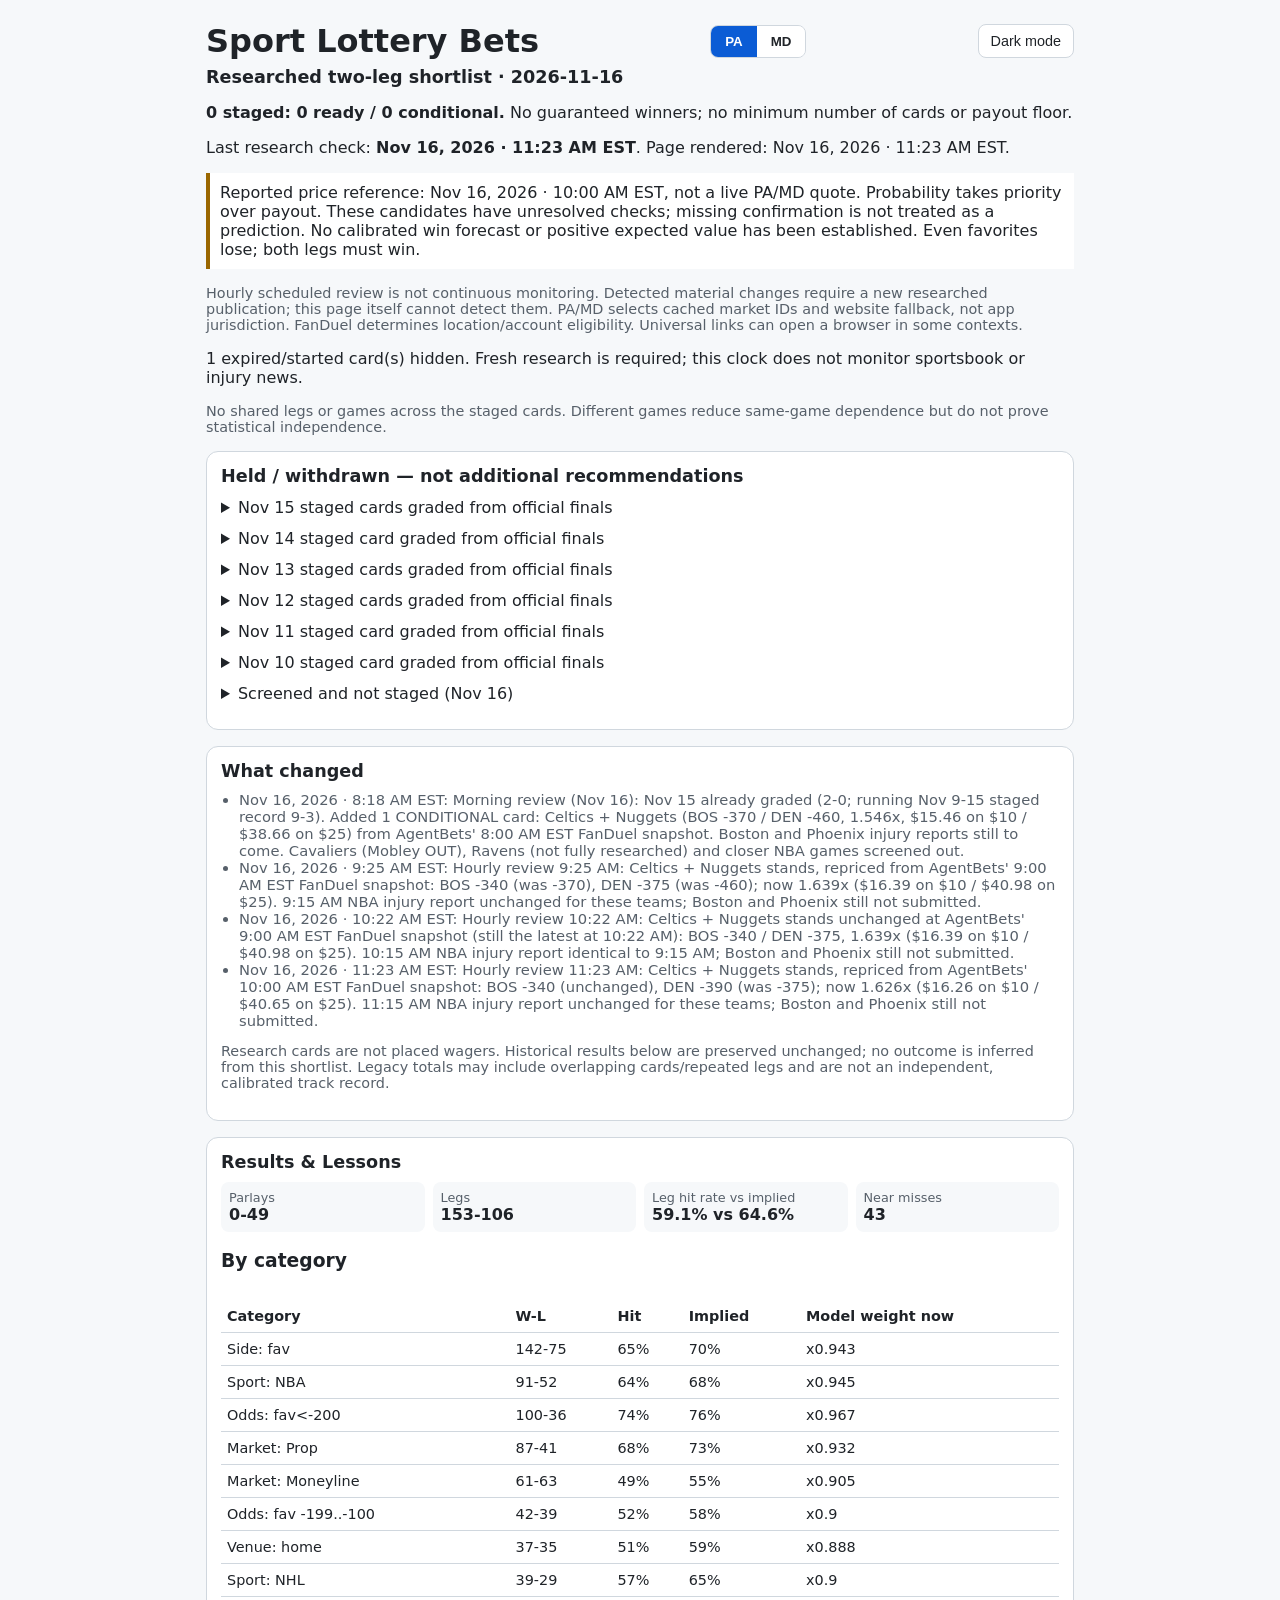
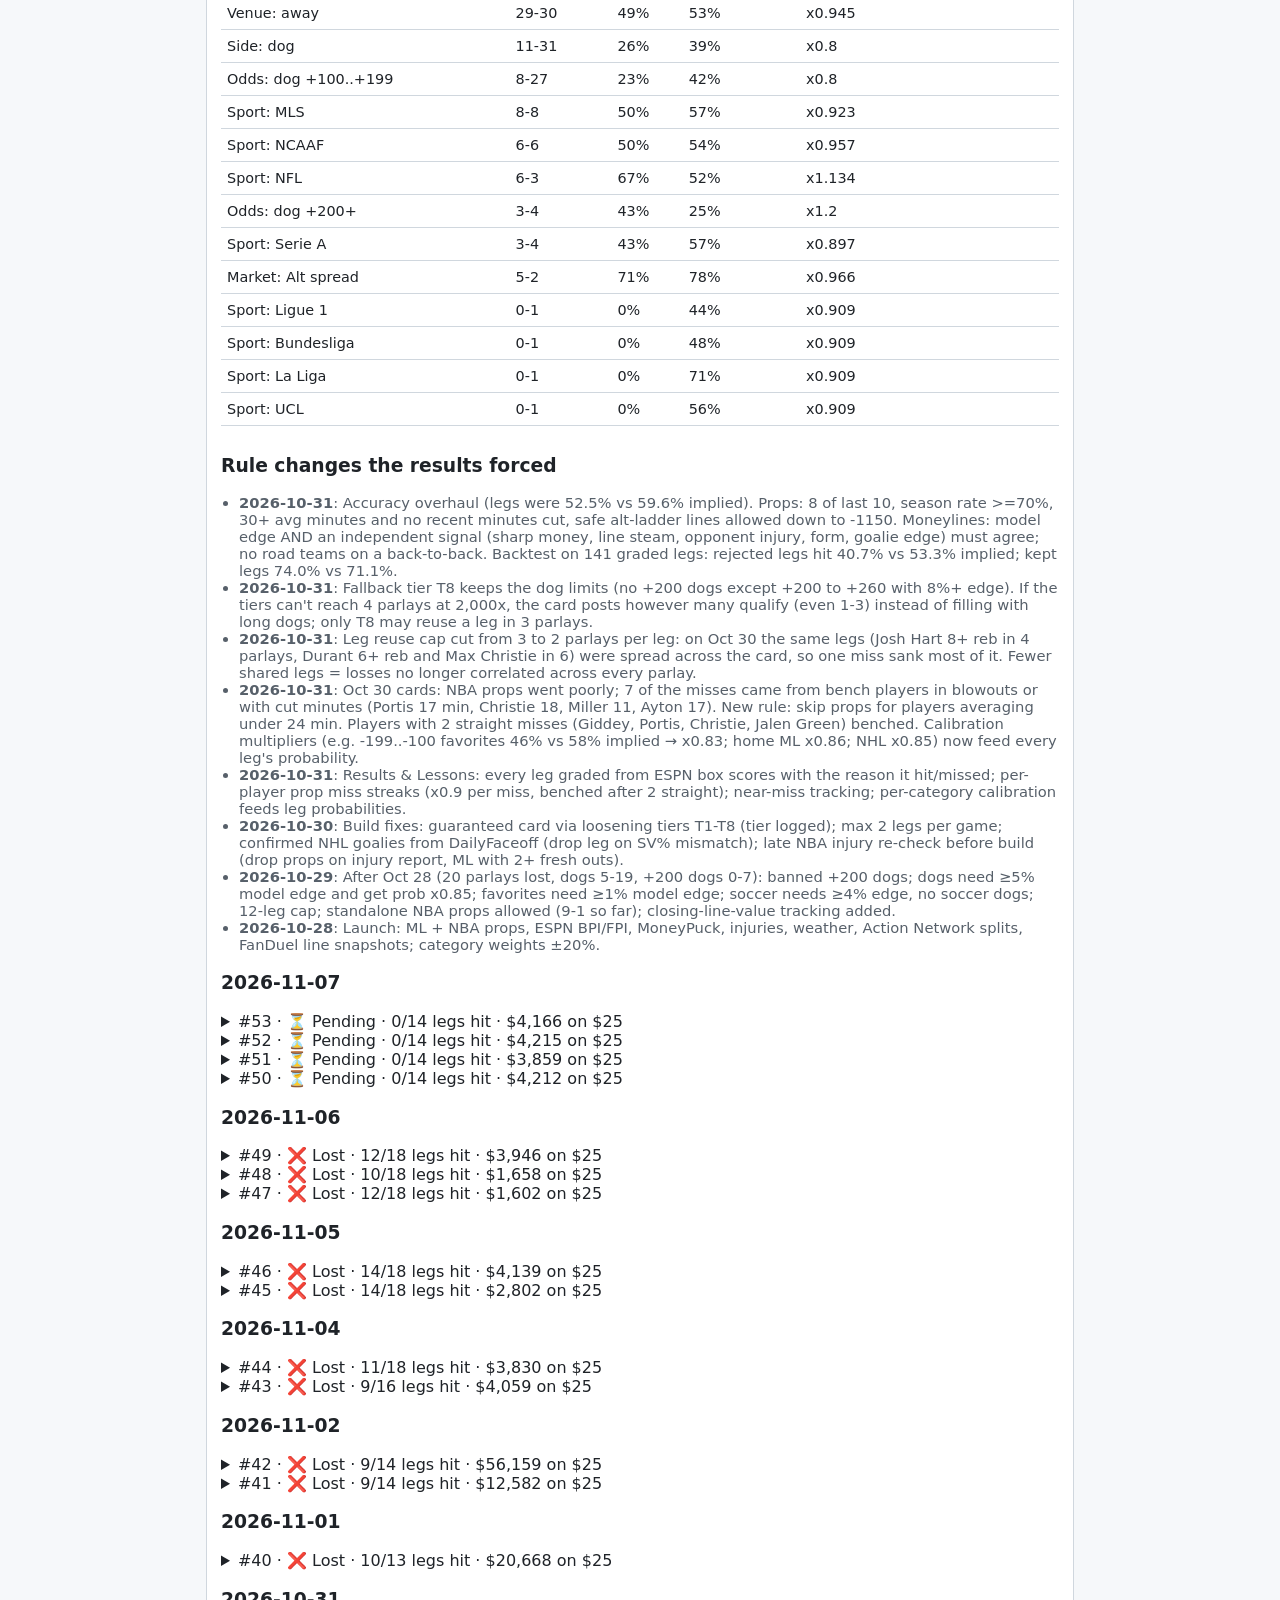
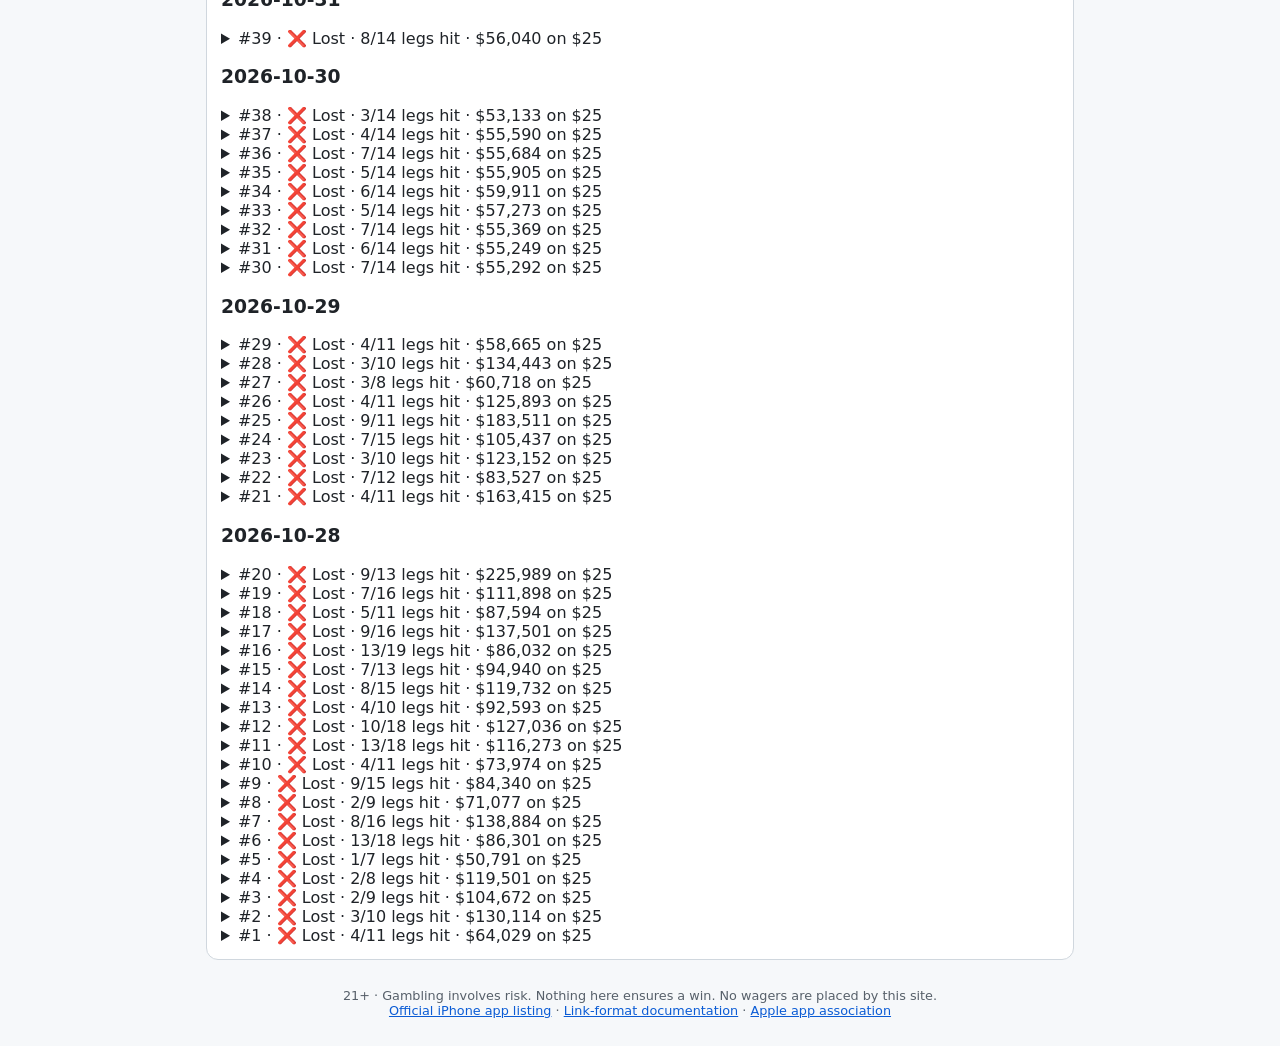
==== commit 06060e38: "Hourly Nov 16 review 11:23 AM: Celtics + Nuggets stands, repriced BOS -340 / DEN -390 (1.626x) from " ====
--- a/docs/index.html
+++ b/docs/index.html
@@ -1 +1 @@
-<!doctype html><html lang="en" data-theme="light"><head><meta charset="utf-8"><meta name="viewport" content="width=device-width,initial-scale=1"><meta name="apple-itunes-app" content="app-id=1413721906, app-argument=https://sportsbook.fanduel.com/navigation/nfl"><title>Sport Lottery Bets · Researched two-leg shortlist</title><link rel="stylesheet" href="two-leg.css"><script src="two-leg.js" defer></script></head><body><main><header><h1>Sport Lottery Bets</h1><div class="st" role="group" aria-label="Betslip market state; app still uses geolocation"><button type="button" data-s="pa">PA</button><button type="button" data-s="md">MD</button></div><button id="tg" type="button">Dark mode</button></header><div id="today-two-leg" data-publication="2026-11-16"><h2>Researched two-leg shortlist · 2026-11-16</h2><p><strong id="current-count">1 staged: 0 ready / 1 conditional.</strong> No guaranteed winners; no minimum number of cards or payout floor.</p><p>Last research check: <strong>Nov 16, 2026 · 10:22 AM EST</strong>. Page rendered: Nov 16, 2026 · 10:22 AM EST.</p><p class="notice">Reported price reference: Nov 16, 2026 · 9:00 AM EST, not a live PA/MD quote. Probability takes priority over payout. These candidates have unresolved checks; missing confirmation is not treated as a prediction. No calibrated win forecast or positive expected value has been established. Even favorites lose; both legs must win.</p><p class="muted">Hourly scheduled review is not continuous monitoring. Detected material changes require a new researched publication; this page itself cannot detect them. PA/MD selects cached market IDs and website fallback, not app jurisdiction. FanDuel determines location/account eligibility. Universal links can open a browser in some contexts.</p><noscript><p class="notice">JavaScript is off: state defaults to PA and automatic expiry is unavailable. Do not use selection links after the printed review deadline or event start.</p></noscript><p id="expiry-note" role="status" aria-live="polite"></p><p class="muted">No shared legs or games across the staged cards. Different games reduce same-game dependence but do not prove statistical independence.</p><article id="nov16-a" class="two-leg-card" data-staged="true" data-review-until="2026-11-16T11:00:00-05:00" data-day="2026-11-16"><h3>Celtics + Nuggets</h3><p class="card-status">CONDITIONAL — not fully cleared</p><p>CONDITIONAL: prices from AgentBets&#x27; FanDuel snapshot of 9:00 AM EST (BOS -340 / DEN -375; Denver shortened less, from -460 at 8:00 AM, with no new listed injury explaining the move), not a PA/MD-verified live quote or an accepted parlay quote. Boston (back-to-back) and Phoenix injury reports still not submitted at 9:15 AM; recheck before betting.</p><p class="muted">Two NBA home favorites; Magic missing Banchero and Isaac, Suns on a road back-to-back at altitude; different games</p><div class="leg"><h4>1. Boston Celtics · Moneyline -340</h4><p>Orlando Magic @ Boston Celtics<br>Nov 16, 2026 · 7:00 PM EST · TD Garden</p><p><strong>Research reason:</strong> ESPN standings: Celtics 11-2, 6-0 at home, six straight wins, +13.1 average point differential (best of the teams playing tonight); last night beat Dallas 131-94. Magic 5-7, 1-4 on the road, -4.5 differential. The official 8:15 AM NBA report has Orlando without Paolo Banchero (right high ankle sprain), Jonathan Isaac, Noah Penda and Izaiyah Nelson (all OUT).</p><p><strong>Not yet resolved:</strong> Counterevidence and open items: Boston is on the second night of a back-to-back (played Dallas at 6 PM last night), so it could rest or limit starters, and Boston&#x27;s injury report was NOT YET SUBMITTED at 8:15 AM. Orlando has won three straight (at SAC 107-100, at UTA 123-108, vs MIL 107-99). The Nov 14 lesson applies: a heavy home favorite against a weaker opponent still lost. Starters not confirmed. Live PA/MD price not checked.</p><p class="muted">Official 10:15 AM ET NBA report (unchanged from 8:15 and 9:15 AM for this game): Magic: Paolo Banchero, Jonathan Isaac, Izaiyah Nelson, Noah Penda OUT. Celtics: NOT YET SUBMITTED. Starters not confirmed.</p><p class="muted">Price snapshot: Nov 16, 2026 · 9:00 AM EST; reported, not live/state-verified. Research/availability checked: Nov 16, 2026 · 10:22 AM EST. Earlier game-center/weather snapshots are not live.</p><span class="sources">Sources: <a href="https://www.espn.com/nba/game/_/gameId/401909994" rel="noopener">ESPN schedule</a> · <a href="https://www.espn.com/nba/standings" rel="noopener">ESPN schedule</a> · <a href="https://www.espn.com/nba/team/schedule/_/name/orl" rel="noopener">ESPN schedule</a> · <a href="https://www.espn.com/nba/game/_/gameId/401909989" rel="noopener">ESPN schedule</a> · <a href="https://ak-static.cms.nba.com/referee/injury/Injury-Report_2026-11-16_10_15AM.pdf" rel="noopener">ak-static.cms.nba.com</a> · <a href="https://agentbets.ai/odds/fanduel/nba/" rel="noopener">Reported FanDuel odds</a></span></div><div class="leg"><h4>2. Denver Nuggets · Moneyline -375</h4><p>Phoenix Suns @ Denver Nuggets<br>Nov 16, 2026 · 9:00 PM EST · Ball Arena</p><p><strong>Research reason:</strong> Phoenix is on the second night of a back-to-back after losing 131-123 at home to the Lakers yesterday, and now plays at altitude. ESPN standings: Suns 5-7, 0-3 on the road, -4.6 differential; Nuggets 7-4, won their last two road games (116-108 at New Orleans, 123-118 at Memphis), rested since Saturday. Denver&#x27;s only listed injury on the 8:15 AM report is Julian Strawther (OUT, knee) plus G League/two-way players.</p><p><strong>Not yet resolved:</strong> Counterevidence and open items: Denver is only 2-2 at home with a modest +1.8 differential, and lost at home to Portland 118-110. Phoenix&#x27;s injury report was NOT YET SUBMITTED at 8:15 AM. Phoenix won 4 of 6 before last night, including 102-99 over Houston. Starters not confirmed; Denver&#x27;s starters are only inferred available from being off the report. FanDuel&#x27;s Denver price drifted from -460 (8:00 AM EST) to -375 (9:00 AM EST) without a listed injury change, so the market rates Denver somewhat less strongly than at the morning review. Live PA/MD price not checked.</p><p class="muted">Official 10:15 AM ET NBA report (unchanged from 8:15 and 9:15 AM): Nuggets: Julian Strawther OUT (left knee sprain); DaRon Holmes II, Ryan Nembhard, Cam Whitmore OUT (G League/two-way); Nikola Jokic and Jamal Murray not listed. Suns: NOT YET SUBMITTED; third-party projections (BALLDONTLIE via StatiqSports, 6:30 AM ET) expect Devin Booker to start and list Mark Williams OUT. Starters not confirmed.</p><p class="muted">Price snapshot: Nov 16, 2026 · 9:00 AM EST; reported, not live/state-verified. Research/availability checked: Nov 16, 2026 · 10:22 AM EST. Earlier game-center/weather snapshots are not live.</p><span class="sources">Sources: <a href="https://www.espn.com/nba/game/_/gameId/401910001" rel="noopener">ESPN schedule</a> · <a href="https://www.espn.com/nba/standings" rel="noopener">ESPN schedule</a> · <a href="https://www.espn.com/nba/team/schedule/_/name/den" rel="noopener">ESPN schedule</a> · <a href="https://www.espn.com/nba/team/schedule/_/name/phx" rel="noopener">ESPN schedule</a> · <a href="https://www.statiqsports.com/nba/devin-booker/injury" rel="noopener">www.statiqsports.com</a> · <a href="https://ak-static.cms.nba.com/referee/injury/Injury-Report_2026-11-16_10_15AM.pdf" rel="noopener">ak-static.cms.nba.com</a> · <a href="https://agentbets.ai/odds/fanduel/nba/" rel="noopener">Reported FanDuel odds</a></span></div><p class="payout">Theoretical total return: 1.639× · $10 → $16.39 · $25 → $40.98 (includes stake).</p><p class="muted">Different-game decimal prices multiplied; not a FanDuel parlay quote. Raw price-derived joint implied probability: 61.0% (includes bookmaker margin; not a calibrated forecast, edge, or guarantee).</p><p class="muted">Needs a fresh review by Nov 16, 2026 · 11:00 AM EST, sooner if material news is detected. On-page clock disables this card after that deadline or kickoff; it does not monitor injuries or odds.</p><div class="b"><span class="notice">Exact selection IDs unavailable: app-only link, no preloaded picks.</span><a class="fd-app secondary" href="https://sportsbook.fanduel.com/navigation/nfl">Open app only (no picks)</a><a class="fd secondary" href="https://pa.sportsbook.fanduel.com/" data-pa="https://pa.sportsbook.fanduel.com/" data-md="https://md.sportsbook.fanduel.com/">PA website fallback (not app prefill)</a></div></article></div><section id="research-holds"><h2>Held / withdrawn — not additional recommendations</h2><details><summary>Nov 15 staged cards graded from official finals</summary><p>Bills + Jaguars (posted 11:00 AM EST prices BUF -460 / JAX -700, 1.391x) WON: Bills 31, Jets 12; Jaguars 40, Titans 23 (ESPN finals). Spurs + Celtics (posted 3:00 PM EST prices SA -1200 / BOS -950, 1.197x) WON: Spurs 110, Jazz 102; Celtics 131, Mavericks 94 (ESPN finals). Nov 15 staged record: 2 wins, 0 losses. Running two-leg staged record Nov 9-15: 9 wins, 3 losses. These are staged research cards, not recorded wagers. Lessons: both road favorites with winning records against losing home teams pulled away in the second half after close first halves (JAX led 13-10 and BUF 10-3 late in the 2nd quarter); the Spurs won by only 8 without Fox and Harris (58-55 at halftime) against a depleted 1-12 Jazz, so a late starter downgrade on the favorite narrowed the margin even when the opponent was missing more; Boston at home vs a back-to-back Dallas missing Irving was never close.</p><span class="sources">Sources: <a href="https://www.espn.com/nfl/scoreboard/_/week/11" rel="noopener">ESPN schedule</a> · <a href="https://www.espn.com/nfl/game/_/gameId/401873054" rel="noopener">ESPN schedule</a> · <a href="https://www.espn.com/nba/game/_/gameId/401909988" rel="noopener">ESPN schedule</a> · <a href="https://www.espn.com/nba/game/_/gameId/401909989" rel="noopener">ESPN schedule</a></span></details><details><summary>Nov 14 staged card graded from official finals</summary><p>Nuggets + Timberwolves (posted 6:00 PM EST prices DEN -620 / MIN -1350, 1.247x) LOST: Nuggets 116, Pelicans 108 (won); Bulls 117, Timberwolves 106 (lost). Nov 14 staged record: 0 wins, 1 loss. Running two-leg staged record Nov 9-14: 7 wins, 3 losses. These are staged research cards, not recorded wagers. Lesson: a -1350 home favorite against a tired opponent on the second night of a back-to-back still lost by 11; Chicago led from early on. Very short prices add little payout and do not remove upset risk, so a single heavy-favorite leg is not a lock.</p><span class="sources">Sources: <a href="https://www.espn.com/nba/scoreboard/_/date/20261114" rel="noopener">ESPN schedule</a> · <a href="https://www.espn.com/nba/game/_/gameId/401909980" rel="noopener">ESPN schedule</a> · <a href="https://www.espn.com/nba/game/_/gameId/401909984" rel="noopener">ESPN schedule</a></span></details><details><summary>Nov 13 staged cards graded from official finals</summary><p>Rockets + Spurs (posted 7:00 PM EST prices HOU -1100 / SA -750, 1.236x) WON: Rockets 125, Jazz 118; Spurs 123, Warriors 85. Blazers + Magic (posted 6:00 PM EST prices POR -460 / ORL -420, 1.507x) WON: Magic 107, Bucks 99; Trail Blazers 120, Kings 107. Knicks + Hawks (posted 6:00 PM EST prices NY -335 / ATL -290, 1.746x) LOST: Pacers 106, Knicks 104; Bulls 125, Hawks 117 (OT). Nov 13 staged record: 2 wins, 1 loss. Running two-leg staged record Nov 9-13: 7 wins, 2 losses. These are staged research cards, not recorded wagers. Lesson: the losing card was the lowest-priced pair (both legs near -300, both on the road); both of its legs lost, while the two cards built on -420 or shorter legs won.</p><span class="sources">Sources: <a href="https://www.espn.com/nba/scoreboard/_/date/20261113" rel="noopener">ESPN schedule</a> · <a href="https://www.espn.com/nba/game/_/gameId/401909296" rel="noopener">ESPN schedule</a> · <a href="https://www.espn.com/nba/game/_/gameId/401909297" rel="noopener">ESPN schedule</a> · <a href="https://www.espn.com/nba/game/_/gameId/401909299" rel="noopener">ESPN schedule</a> · <a href="https://www.espn.com/nba/game/_/gameId/401909301" rel="noopener">ESPN schedule</a> · <a href="https://www.espn.com/nba/game/_/gameId/401909302" rel="noopener">ESPN schedule</a> · <a href="https://www.espn.com/nba/game/_/gameId/401909303" rel="noopener">ESPN schedule</a></span></details><details><summary>Nov 12 staged cards graded from official finals</summary><p>Pistons + 76ers (posted 6:00 PM EST prices DET -480 / PHI -255, 1.682x) WON: 76ers 123, Raptors 112; Pistons 144, Wizards 140 (2OT). Timberwolves + Suns (posted 7:00 PM EST prices MIN -230 / PHX -225, 2.072x) WON: Timberwolves 133, Mavericks 94; Suns 101, Hornets 96 (ESPN finals). Nov 12 staged record: 2 wins, 0 losses. Running two-leg staged record Nov 9-12: 5 wins, 1 loss. These are staged research cards, not recorded wagers. Lesson: both cards included a leg that was close late (2OT in Washington; Suns up six with under three minutes left), so favorite prices reflect but do not remove risk.</p><span class="sources">Sources: <a href="https://www.espn.com/nba/scoreboard/_/date/20261112" rel="noopener">ESPN schedule</a> · <a href="https://www.espn.com/nba/game/_/gameId/401909976" rel="noopener">ESPN schedule</a> · <a href="https://www.espn.com/nba/game/_/gameId/401909977" rel="noopener">ESPN schedule</a> · <a href="https://www.espn.com/nba/game/_/gameId/401909978" rel="noopener">ESPN schedule</a> · <a href="https://www.espn.com/nba/game/_/gameId/401909979" rel="noopener">ESPN schedule</a></span></details><details><summary>Nov 11 staged card graded from official finals</summary><p>Spurs + Lakers (posted 7:21 PM at SA -1350 / LAL -950, 1.187x) WON: Spurs 124, Bulls 119; Lakers 123, Bucks 112 (ESPN finals). Nov 11 staged record: 1 win, 0 losses; the withdrawn Celtics + Knicks card is not counted. Running two-leg staged record Nov 9-11: 3 wins, 1 loss. These are staged research cards, not recorded wagers. Lesson: the Spurs, without Harris and Vassell, trailed by 14 in the 3rd before winning by five, so even a -1350 road favorite missing two rotation guards is not a lock; heavy prices reflect but do not remove that risk. Withdrawing Celtics + Knicks after the George/Towns reports avoided a Knicks loss, one data point and not proof the rule improves results.</p><span class="sources">Sources: <a href="https://www.espn.com/nba/scoreboard/_/date/20261111" rel="noopener">ESPN schedule</a> · <a href="https://www.espn.com/nba/game/_/gameId/401909969" rel="noopener">ESPN schedule</a> · <a href="https://www.espn.com/nba/game/_/gameId/401909971" rel="noopener">ESPN schedule</a></span></details><details><summary>Nov 10 staged card graded from official finals</summary><p>Knicks + Heat (posted 6:24 PM at NY -1200 / MIA -405, 1.351x) WON: Knicks 117, Bucks 85; Heat 115, Jazz 109 (ESPN finals). Nov 10 staged record: 1 win, 0 losses. Running two-leg staged record Nov 9-10: 2 wins, 1 loss. These are staged research cards, not recorded wagers. Lesson: the Heat leg was the closer one (Utah within six late) even with Utah missing its top four listed players, so road favorites near -400 still carry real risk.</p><span class="sources">Sources: <a href="https://www.espn.com/nba/scoreboard/_/date/20261110" rel="noopener">ESPN schedule</a> · <a href="https://www.espn.com/nba/game/_/gameId/401909960" rel="noopener">ESPN schedule</a> · <a href="https://www.espn.com/nba/game/_/gameId/401909963" rel="noopener">ESPN schedule</a></span></details><details><summary>Screened and not staged (Nov 16)</summary><p>Cavaliers (-375 vs CHI): Evan Mobley OUT (toe), Cleveland 7-7 and lost two of its last four (at CHA, at MIA); Chicago has won two straight including 117-106 at Minnesota. Pairing Cleveland would also add a weaker leg. Ravens (-230 vs LAC, 8:15 PM MNF): not fully researched this run (NFL injury status not reviewed), so not staged. Grizzlies (-162 at WAS), 76ers (-225 at BKN; Philadelphia report not submitted), Rockets (-136 at MIA), Warriors (-154 at NOP; Curry and Butler OUT), Timberwolves (-136 vs POR; Anthony Edwards OUT) are too close to coin flips.</p><span class="sources">Sources: <a href="https://agentbets.ai/odds/fanduel/nba/" rel="noopener">Reported FanDuel odds</a> · <a href="https://agentbets.ai/odds/fanduel/nfl/" rel="noopener">Reported FanDuel odds</a> · <a href="https://ak-static.cms.nba.com/referee/injury/Injury-Report_2026-11-16_08_15AM.pdf" rel="noopener">ak-static.cms.nba.com</a> · <a href="https://www.espn.com/nba/standings" rel="noopener">ESPN schedule</a> · <a href="https://www.espn.com/nba/team/schedule/_/name/cle" rel="noopener">ESPN schedule</a></span></details></section><section id="update-log"><h2>What changed</h2><ul><li>Nov 16, 2026 · 8:18 AM EST: Morning review (Nov 16): Nov 15 already graded (2-0; running Nov 9-15 staged record 9-3). Added 1 CONDITIONAL card: Celtics + Nuggets (BOS -370 / DEN -460, 1.546x, $15.46 on $10 / $38.66 on $25) from AgentBets&#x27; 8:00 AM EST FanDuel snapshot. Boston and Phoenix injury reports still to come. Cavaliers (Mobley OUT), Ravens (not fully researched) and closer NBA games screened out.</li><li>Nov 16, 2026 · 9:25 AM EST: Hourly review 9:25 AM: Celtics + Nuggets stands, repriced from AgentBets&#x27; 9:00 AM EST FanDuel snapshot: BOS -340 (was -370), DEN -375 (was -460); now 1.639x ($16.39 on $10 / $40.98 on $25). 9:15 AM NBA injury report unchanged for these teams; Boston and Phoenix still not submitted.</li><li>Nov 16, 2026 · 10:22 AM EST: Hourly review 10:22 AM: Celtics + Nuggets stands unchanged at AgentBets&#x27; 9:00 AM EST FanDuel snapshot (still the latest at 10:22 AM): BOS -340 / DEN -375, 1.639x ($16.39 on $10 / $40.98 on $25). 10:15 AM NBA injury report identical to 9:15 AM; Boston and Phoenix still not submitted.</li></ul><p class="muted">Research cards are not placed wagers. Historical results below are preserved unchanged; no outcome is inferred from this shortlist. Legacy totals may include overlapping cards/repeated legs and are not an independent, calibrated track record.</p></section><section id=results><h2>Results &amp; Lessons</h2><div class=s><div>Parlays<b>0-49</b></div><div>Legs<b>153-106</b></div><div>Leg hit rate vs implied<b>59.1% vs 64.6%</b></div><div>Near misses<b>43</b></div></div><h3>By category</h3><div class=t><table><tr><th>Category</th><th>W-L</th><th>Hit</th><th>Implied</th><th>Model weight now</th></tr><tr><td>Side: fav</td><td>142-75</td><td>65%</td><td>70%</td><td>x0.943</td></tr><tr><td>Sport: NBA</td><td>91-52</td><td>64%</td><td>68%</td><td>x0.945</td></tr><tr><td>Odds: fav&lt;-200</td><td>100-36</td><td>74%</td><td>76%</td><td>x0.967</td></tr><tr><td>Market: Prop</td><td>87-41</td><td>68%</td><td>73%</td><td>x0.932</td></tr><tr><td>Market: Moneyline</td><td>61-63</td><td>49%</td><td>55%</td><td>x0.905</td></tr><tr><td>Odds: fav -199..-100</td><td>42-39</td><td>52%</td><td>58%</td><td>x0.9</td></tr><tr><td>Venue: home</td><td>37-35</td><td>51%</td><td>59%</td><td>x0.888</td></tr><tr><td>Sport: NHL</td><td>39-29</td><td>57%</td><td>65%</td><td>x0.9</td></tr><tr><td>Venue: away</td><td>29-30</td><td>49%</td><td>53%</td><td>x0.945</td></tr><tr><td>Side: dog</td><td>11-31</td><td>26%</td><td>39%</td><td>x0.8</td></tr><tr><td>Odds: dog +100..+199</td><td>8-27</td><td>23%</td><td>42%</td><td>x0.8</td></tr><tr><td>Sport: MLS</td><td>8-8</td><td>50%</td><td>57%</td><td>x0.923</td></tr><tr><td>Sport: NCAAF</td><td>6-6</td><td>50%</td><td>54%</td><td>x0.957</td></tr><tr><td>Sport: NFL</td><td>6-3</td><td>67%</td><td>52%</td><td>x1.134</td></tr><tr><td>Odds: dog +200+</td><td>3-4</td><td>43%</td><td>25%</td><td>x1.2</td></tr><tr><td>Sport: Serie A</td><td>3-4</td><td>43%</td><td>57%</td><td>x0.897</td></tr><tr><td>Market: Alt spread</td><td>5-2</td><td>71%</td><td>78%</td><td>x0.966</td></tr><tr><td>Sport: Ligue 1</td><td>0-1</td><td>0%</td><td>44%</td><td>x0.909</td></tr><tr><td>Sport: Bundesliga</td><td>0-1</td><td>0%</td><td>48%</td><td>x0.909</td></tr><tr><td>Sport: La Liga</td><td>0-1</td><td>0%</td><td>71%</td><td>x0.909</td></tr><tr><td>Sport: UCL</td><td>0-1</td><td>0%</td><td>56%</td><td>x0.909</td></tr></table></div><h3>Rule changes the results forced</h3><ul><li><b>2026-10-31</b>: Accuracy overhaul (legs were 52.5% vs 59.6% implied). Props: 8 of last 10, season rate &gt;=70%, 30+ avg minutes and no recent minutes cut, safe alt-ladder lines allowed down to -1150. Moneylines: model edge AND an independent signal (sharp money, line steam, opponent injury, form, goalie edge) must agree; no road teams on a back-to-back. Backtest on 141 graded legs: rejected legs hit 40.7% vs 53.3% implied; kept legs 74.0% vs 71.1%.</li><li><b>2026-10-31</b>: Fallback tier T8 keeps the dog limits (no +200 dogs except +200 to +260 with 8%+ edge). If the tiers can&#x27;t reach 4 parlays at 2,000x, the card posts however many qualify (even 1-3) instead of filling with long dogs; only T8 may reuse a leg in 3 parlays.</li><li><b>2026-10-31</b>: Leg reuse cap cut from 3 to 2 parlays per leg: on Oct 30 the same legs (Josh Hart 8+ reb in 4 parlays, Durant 6+ reb and Max Christie in 6) were spread across the card, so one miss sank most of it. Fewer shared legs = losses no longer correlated across every parlay.</li><li><b>2026-10-31</b>: Oct 30 cards: NBA props went poorly; 7 of the misses came from bench players in blowouts or with cut minutes (Portis 17 min, Christie 18, Miller 11, Ayton 17). New rule: skip props for players averaging under 24 min. Players with 2 straight misses (Giddey, Portis, Christie, Jalen Green) benched. Calibration multipliers (e.g. -199..-100 favorites 46% vs 58% implied → x0.83; home ML x0.86; NHL x0.85) now feed every leg&#x27;s probability.</li><li><b>2026-10-31</b>: Results &amp; Lessons: every leg graded from ESPN box scores with the reason it hit/missed; per-player prop miss streaks (x0.9 per miss, benched after 2 straight); near-miss tracking; per-category calibration feeds leg probabilities.</li><li><b>2026-10-30</b>: Build fixes: guaranteed card via loosening tiers T1-T8 (tier logged); max 2 legs per game; confirmed NHL goalies from DailyFaceoff (drop leg on SV% mismatch); late NBA injury re-check before build (drop props on injury report, ML with 2+ fresh outs).</li><li><b>2026-10-29</b>: After Oct 28 (20 parlays lost, dogs 5-19, +200 dogs 0-7): banned +200 dogs; dogs need ≥5% model edge and get prob x0.85; favorites need ≥1% model edge; soccer needs ≥4% edge, no soccer dogs; 12-leg cap; standalone NBA props allowed (9-1 so far); closing-line-value tracking added.</li><li><b>2026-10-28</b>: Launch: ML + NBA props, ESPN BPI/FPI, MoneyPuck, injuries, weather, Action Network splits, FanDuel line snapshots; category weights ±20%.</li></ul><h3>2026-11-07</h3><details><summary>#53 · ⏳ Pending · 0/14 legs hit · $4,166 on $25</summary></details><details><summary>#52 · ⏳ Pending · 0/14 legs hit · $4,215 on $25</summary></details><details><summary>#51 · ⏳ Pending · 0/14 legs hit · $3,859 on $25</summary></details><details><summary>#50 · ⏳ Pending · 0/14 legs hit · $4,212 on $25</summary></details><h3>2026-11-06</h3><details><summary>#49 · ❌ Lost · 12/18 legs hit · $3,946 on $25</summary><p><small>Why it lost:</small></p><ul><li><b>Adam Fantilli 2+ shots on goal</b> (-345): 0 SOG vs 2+ needed, ? min; line: ? pts/? reb/? ast/? 3PT</li><li><b>Luka Doncic 6+ assists</b> (-340): 5 ast vs 6+ needed, 38 min; line: 53 pts/5 reb/5 ast/5-15 3PT</li><li><b>Zion Williamson 15+ points</b> (-350): 13 pts vs 15+ needed, 36 min; line: 13 pts/8 reb/4 ast/0-0 3PT</li></ul><p><b>What I learned:</b> Adam Fantilli: prop miss streak 1 → prop weight x0.9 | Luka Doncic: prop miss streak 1 → prop weight x0.9 | Zion Williamson: prop miss streak 1 → prop weight x0.9</p></details><details><summary>#48 · ❌ Lost · 10/18 legs hit · $1,658 on $25</summary><p><small>Why it lost:</small></p><ul><li><b>Adam Fantilli 2+ shots on goal</b> (-355): 0 SOG vs 2+ needed, ? min; line: ? pts/? reb/? ast/? 3PT</li><li><b>Austin Reaves 4+ assists</b> (-390): 2 ast vs 4+ needed, 38 min; line: 25 pts/3 reb/2 ast/1-8 3PT</li><li><b>Luka Doncic 6+ assists</b> (-340): 5 ast vs 6+ needed, 38 min; line: 53 pts/5 reb/5 ast/5-15 3PT</li><li><b>Zion Williamson 15+ points</b> (-350): 13 pts vs 15+ needed, 36 min; line: 13 pts/8 reb/4 ast/0-0 3PT</li><li><b>Denton Mateychuk 1+ shots on goal</b> (-590): 0 SOG vs 1+ needed, ? min; line: ? pts/? reb/? ast/? 3PT</li><li><b>Ivar Stenberg 1+ shots on goal</b> (-460): 0 SOG vs 1+ needed, ? min; line: ? pts/? reb/? ast/? 3PT</li><li><b>Dylan Harper 4+ rebounds</b> (-480): 2 reb vs 4+ needed, 28 min, blowout win by 15 (SA 124, SAC 109); line: 19 pts/2 reb/3 ast/1-2 3PT</li></ul><p><b>What I learned:</b> Adam Fantilli: prop miss streak 1 → prop weight x0.9 | Austin Reaves: prop miss streak 2 → prop weight x0.81 and benched until he hits again | Luka Doncic: prop miss streak 1 → prop weight x0.9 | Zion Williamson: prop miss streak 1 → prop weight x0.9</p></details><details><summary>#47 · ❌ Lost · 12/18 legs hit · $1,602 on $25</summary><p><small>Why it lost:</small></p><ul><li><b>Adam Fantilli 2+ shots on goal</b> (-355): 0 SOG vs 2+ needed, ? min; line: ? pts/? reb/? ast/? 3PT</li><li><b>Luka Doncic 6+ assists</b> (-340): 5 ast vs 6+ needed, 38 min; line: 53 pts/5 reb/5 ast/5-15 3PT</li><li><b>Zion Williamson 15+ points</b> (-350): 13 pts vs 15+ needed, 36 min; line: 13 pts/8 reb/4 ast/0-0 3PT</li><li><b>Denton Mateychuk 1+ shots on goal</b> (-590): 0 SOG vs 1+ needed, ? min; line: ? pts/? reb/? ast/? 3PT</li><li><b>Dylan Harper 4+ rebounds</b> (-480): 2 reb vs 4+ needed, 28 min, blowout win by 15 (SA 124, SAC 109); line: 19 pts/2 reb/3 ast/1-2 3PT</li></ul><p><b>What I learned:</b> Adam Fantilli: prop miss streak 1 → prop weight x0.9 | Luka Doncic: prop miss streak 1 → prop weight x0.9 | Zion Williamson: prop miss streak 1 → prop weight x0.9 | Denton Mateychuk: prop miss streak 1 → prop weight x0.9</p></details><h3>2026-11-05</h3><details><summary>#46 · ❌ Lost · 14/18 legs hit · $4,139 on $25</summary><p><small>Why it lost:</small></p><ul><li><b>Adam Fantilli 2+ shots on goal</b> (-335): 0 SOG vs 2+ needed, ? min; line: ? pts/? reb/? ast/? 3PT</li><li><b>Denton Mateychuk 1+ shots on goal</b> (-590): 0 SOG vs 1+ needed, ? min; line: ? pts/? reb/? ast/? 3PT</li><li><b>Giannis Antetokounmpo 25+ points</b> (-265): 20 pts vs 25+ needed, 31 min, blowout loss by 20 (MIA 100, GS 120); line: 20 pts/14 reb/4 ast/1-5 3PT</li><li><b>UTSA ML</b> (-240): Final UTSA 29, FAU 60; favorite upset, lost by 31</li></ul><p><b>What I learned:</b> Adam Fantilli: prop miss streak 1 → prop weight x0.9 | Denton Mateychuk: prop miss streak 1 → prop weight x0.9 | Giannis Antetokounmpo: prop miss streak 1 → prop weight x0.9 | UTSA: Odds: fav&lt;-200 now 100/136 (74% vs 76% implied) → weight x0.967</p></details><details><summary>#45 · ❌ Lost · 14/18 legs hit · $2,802 on $25</summary><p><small>Why it lost:</small></p><ul><li><b>Dylan Guenther 2+ shots on goal</b> (-395): 1 SOG vs 2+ needed, ? min; line: ? pts/? reb/? ast/? 3PT</li><li><b>Giannis Antetokounmpo 25+ points</b> (-265): 20 pts vs 25+ needed, 31 min, blowout loss by 20 (MIA 100, GS 120); line: 20 pts/14 reb/4 ast/1-5 3PT</li><li><b>UTSA ML</b> (-255): Final UTSA 29, FAU 60; favorite upset, lost by 31</li><li><b>Cale Makar 2+ shots on goal</b> (-480): 0 SOG vs 2+ needed, ? min; line: ? pts/? reb/? ast/? 3PT</li></ul><p><b>What I learned:</b> Dylan Guenther: prop miss streak 1 → prop weight x0.9 | Giannis Antetokounmpo: prop miss streak 1 → prop weight x0.9 | UTSA: Odds: fav&lt;-200 now 100/136 (74% vs 76% implied) → weight x0.967 | Cale Makar: prop miss streak 1 → prop weight x0.9</p></details><h3>2026-11-04</h3><details><summary>#44 · ❌ Lost · 11/18 legs hit · $3,830 on $25</summary><p><small>Why it lost:</small></p><ul><li><b>Will Smith 2+ shots on goal</b> (-290): 0 SOG vs 2+ needed, ? min; line: ? pts/? reb/? ast/? 3PT</li><li><b>Kon Knueppel 10+ points</b> (-260): 3 pts vs 10+ needed, 6 min, minutes cut; line: 3 pts/0 reb/0 ast/0-1 3PT</li><li><b>Rasmus Dahlin 2+ shots on goal</b> (-335): 1 SOG vs 2+ needed, ? min; line: ? pts/? reb/? ast/? 3PT</li><li><b>Memphis Grizzlies ML</b> (-230): Final MEM 103, IND 107; FG% 45 vs 45; turnovers 19-15; favorite upset, lost by 4; near miss</li><li><b>Jack Quinn 2+ shots on goal</b> (-355): 1 SOG vs 2+ needed, ? min; line: ? pts/? reb/? ast/? 3PT</li><li><b>UTSA ML</b> (-250): Final UTSA 29, FAU 60; favorite upset, lost by 31</li><li><b>Ja&#x27;Kobe Walter 2+ made threes</b> (-290): 1 3PM vs 2+ needed, 27 min, blowout loss by 19 (TOR 109, DEN 128); line: 8 pts/1 reb/2 ast/1-6 3PT</li></ul><p><b>What I learned:</b> Will Smith: prop miss streak 0 → prop weight x1.0 | Kon Knueppel: prop miss streak 1 → prop weight x0.9 | Rasmus Dahlin: prop miss streak 1 → prop weight x0.9 | Memphis Grizzlies: Odds: fav&lt;-200 now 100/136 (74% vs 76% implied) → weight x0.967</p></details><details><summary>#43 · ❌ Lost · 9/16 legs hit · $4,059 on $25</summary><p><small>Why it lost:</small></p><ul><li><b>Jaden McDaniels 1+ made threes</b> (-410): 0 3PM vs 1+ needed, 37 min; line: 14 pts/8 reb/4 ast/0-6 3PT</li><li><b>Brandon Miller 3+ made threes</b> (-260): 1 3PM vs 3+ needed, 26 min; line: 10 pts/4 reb/1 ast/1-10 3PT</li><li><b>Will Smith 2+ shots on goal</b> (-290): 0 SOG vs 2+ needed, ? min; line: ? pts/? reb/? ast/? 3PT</li><li><b>Memphis Grizzlies +3.5 (alt line)</b> (-310): Final MEM 103, IND 107; margin -4 vs +3.5 alt line, missed cover by 0.5</li><li><b>Rasmus Dahlin 2+ shots on goal</b> (-335): 1 SOG vs 2+ needed, ? min; line: ? pts/? reb/? ast/? 3PT</li><li><b>Utah Jazz ML</b> (+168): Final UTAH 113, NO 120; FG% 44 vs 43; turnovers 20-17; underdog didn&#x27;t pull the upset, lost by 7</li><li><b>Jack Quinn 2+ shots on goal</b> (-355): 1 SOG vs 2+ needed, ? min; line: ? pts/? reb/? ast/? 3PT</li></ul><p><b>What I learned:</b> Jaden McDaniels: prop miss streak 0 → prop weight x1.0 | Brandon Miller: prop miss streak 1 → prop weight x0.9 | Will Smith: prop miss streak 0 → prop weight x1.0 | Memphis Grizzlies: Odds: fav&lt;-200 now 100/136 (74% vs 76% implied) → weight x0.967</p></details><h3>2026-11-02</h3><details><summary>#42 · ❌ Lost · 9/14 legs hit · $56,159 on $25</summary><p><small>Why it lost:</small></p><ul><li><b>Boston Celtics ML</b> (+168): Final BOS 93, HOU 109; FG% 39 vs 54; turnovers 15-13; underdog didn&#x27;t pull the upset, lost by 16</li><li><b>Toronto Maple Leafs ML</b> (+114): Final TOR 2, UTA 3; shots 29-36 (outshot); underdog didn&#x27;t pull the upset, lost by 1; near miss</li><li><b>Bodo Glimt to win (90 min)</b> (-130): Final BODO 0, LILL 0; shots on target 4-2; draw = loss for a 90-min win bet; favorite upset; near miss</li><li><b>Montreal Canadiens ML</b> (-188): Final MTL 4, WPG 5; shots 22-47 (outshot); favorite upset, lost by 1; near miss</li></ul><p><b>What I learned:</b> Boston Celtics: Odds: dog +100..+199 now 8/35 (23% vs 42% implied) → weight x0.8 ; underdog rule (Oct 29) blocks dogs without ≥5% model edge | Toronto Maple Leafs: Odds: dog +100..+199 now 8/35 (23% vs 42% implied) → weight x0.8 ; underdog rule (Oct 29) blocks dogs without ≥5% model edge | Bodo Glimt: Odds: fav -199..-100 now 42/81 (52% vs 58% implied) → weight x0.9 | Montreal Canadiens: Odds: fav -199..-100 now 42/81 (52% vs 58% implied) → weight x0.9</p></details><details><summary>#41 · ❌ Lost · 9/14 legs hit · $12,582 on $25</summary><p><small>Why it lost:</small></p><ul><li><b>Boston Celtics ML</b> (+166): Final BOS 93, HOU 109; FG% 39 vs 54; turnovers 15-13; underdog didn&#x27;t pull the upset, lost by 16</li><li><b>Orlando Magic ML</b> (-136): Final ORL 94, WSH 103; FG% 46 vs 53; turnovers 17-14; favorite upset, lost by 9</li><li><b>Jalen Brunson 20+ points</b> (-330): 19 pts vs 20+ needed, 34 min; line: 19 pts/2 reb/6 ast/4-11 3PT</li><li><b>Memphis Grizzlies ML</b> (-178): Final MEM 134, NO 135; FG% 52 vs 48; turnovers 16-8; favorite upset, lost by 1; near miss</li></ul><p><b>What I learned:</b> Boston Celtics: Odds: dog +100..+199 now 8/35 (23% vs 42% implied) → weight x0.8 ; underdog rule (Oct 29) blocks dogs without ≥5% model edge | Orlando Magic: Odds: fav -199..-100 now 42/81 (52% vs 58% implied) → weight x0.9 | Jalen Brunson: prop miss streak 1 → prop weight x0.9 | Memphis Grizzlies: Odds: fav -199..-100 now 42/81 (52% vs 58% implied) → weight x0.9</p></details><h3>2026-11-01</h3><details><summary>#40 · ❌ Lost · 10/13 legs hit · $20,668 on $25</summary><p><small>Why it lost:</small></p><ul><li><b>Kansas City Chiefs ML</b> (-112): Final KC 24, DEN 28; favorite upset, lost by 4</li><li><b>Ottawa Senators ML</b> (-120): Final OTT 3, ANA 6; shots 22-33 (outshot); favorite upset, lost by 3</li><li><b>Jayson Tatum 2+ made threes</b> (-340): 1 3PM vs 2+ needed, 34 min; line: 32 pts/4 reb/7 ast/1-5 3PT</li></ul><p><b>What I learned:</b> Kansas City Chiefs: Odds: fav -199..-100 now 42/81 (52% vs 58% implied) → weight x0.9 | Ottawa Senators: Odds: fav -199..-100 now 42/81 (52% vs 58% implied) → weight x0.9 | Jayson Tatum: prop miss streak 1 → prop weight x0.9</p></details><h3>2026-10-31</h3><details><summary>#39 · ❌ Lost · 8/14 legs hit · $56,040 on $25</summary><p><small>Why it lost:</small></p><ul><li><b>Miami Florida -4.5 (alt line)</b> (-330): Final MIA 38, UNC 35; margin +3 vs -4.5 alt line, missed cover by 1.5</li><li><b>Old Dominion ML</b> (+125): Final ODU 23, MRSH 36; underdog didn&#x27;t pull the upset, lost by 13</li><li><b>Minnesota Vikings ML</b> (+146): Final MIN 15, DET 19; underdog didn&#x27;t pull the upset, lost by 4</li><li><b>New York Islanders ML</b> (-110): Final NYI 0, EDM 4; shots 18-24 (outshot); favorite upset, lost by 4</li><li><b>Atlanta Hawks ML</b> (-176): Final ATL 99, NO 121; FG% 38 vs 57; turnovers 19-23; favorite upset, lost by 22</li><li><b>Tampa Bay Lightning ML</b> (-176): Final TB 4, NSH 5; shots 26-33 (outshot); favorite upset, lost by 1; near miss</li></ul><p><b>What I learned:</b> Miami Florida: Odds: fav&lt;-200 now 100/136 (74% vs 76% implied) → weight x0.967 | Old Dominion: Odds: dog +100..+199 now 8/35 (23% vs 42% implied) → weight x0.8 ; underdog rule (Oct 29) blocks dogs without ≥5% model edge | Minnesota Vikings: Odds: dog +100..+199 now 8/35 (23% vs 42% implied) → weight x0.8 ; underdog rule (Oct 29) blocks dogs without ≥5% model edge | New York Islanders: Odds: fav -199..-100 now 42/81 (52% vs 58% implied) → weight x0.9</p></details><h3>2026-10-30</h3><details><summary>#38 · ❌ Lost · 3/14 legs hit · $53,133 on $25</summary><p><small>Why it lost:</small></p><ul><li><b>Kris Dunn 1+ made threes</b> (-280): 0 3PM vs 1+ needed, 31 min, blowout loss by 26 (LAC 101, MIN 127); line: 5 pts/5 reb/7 ast/0-1 3PT</li><li><b>Payton Pritchard 4+ assists</b> (-210): 3 ast vs 4+ needed, 35 min; line: 30 pts/3 reb/3 ast/3-9 3PT</li><li><b>Duncan Robinson 3+ made threes</b> (-156): 2 3PM vs 3+ needed, 26 min, blowout win by 16 (DET 110, BKN 94); line: 17 pts/4 reb/2 ast/2-7 3PT</li><li><b>Jalen Green 4+ rebounds</b> (-132): 2 reb vs 4+ needed, 25 min; line: 2 pts/2 reb/2 ast/0-2 3PT</li><li><b>Austin Reaves 6+ assists</b> (-122): 5 ast vs 6+ needed, 37 min, blowout loss by 17 (LAL 95, GS 112); line: 21 pts/4 reb/5 ast/1-6 3PT</li><li><b>Josh Giddey 6+ rebounds</b> (-146): 4 reb vs 6+ needed, 25 min; line: 13 pts/4 reb/5 ast/2-5 3PT</li><li><b>Max Christie 10+ points</b> (-104): 2 pts vs 10+ needed, 18 min, minutes cut; line: 2 pts/1 reb/0 ast/0-2 3PT</li><li><b>Josh Hart 8+ rebounds</b> (-118): 6 reb vs 8+ needed, 31 min; line: 7 pts/6 reb/3 ast/2-7 3PT</li><li><b>Kevin Durant 6+ rebounds</b> (-106): 5 reb vs 6+ needed, 37 min; line: 28 pts/5 reb/1 ast/1-6 3PT</li><li><b>Daniss Jenkins 10+ points</b> (-113): 6 pts vs 10+ needed, 24 min, blowout win by 16 (DET 110, BKN 94); line: 6 pts/3 reb/5 ast/2-5 3PT</li></ul><p><b>What I learned:</b> Kris Dunn: prop miss streak 1 → prop weight x0.9 | Payton Pritchard: prop miss streak 1 → prop weight x0.9 | Duncan Robinson: prop miss streak 1 → prop weight x0.9 | Jalen Green: prop miss streak 2 → prop weight x0.81 and benched until he hits again</p></details><details><summary>#37 · ❌ Lost · 4/14 legs hit · $55,590 on $25</summary><p><small>Why it lost:</small></p><ul><li><b>Bobby Portis 10+ points</b> (-200): 8 pts vs 10+ needed, 17 min, blowout win by 20 (MIA 145, IND 125), minutes cut; line: 8 pts/3 reb/1 ast/2-4 3PT</li><li><b>RJ Barrett 20+ points</b> (-225): 9 pts vs 20+ needed, 34 min; line: 9 pts/3 reb/5 ast/1-4 3PT</li><li><b>Duncan Robinson 3+ made threes</b> (-156): 2 3PM vs 3+ needed, 26 min, blowout win by 16 (DET 110, BKN 94); line: 17 pts/4 reb/2 ast/2-7 3PT</li><li><b>Josh Hart 8+ rebounds</b> (-118): 6 reb vs 8+ needed, 31 min; line: 7 pts/6 reb/3 ast/2-7 3PT</li><li><b>Max Christie 2+ assists</b> (-111): 0 ast vs 2+ needed, 18 min, minutes cut; line: 2 pts/1 reb/0 ast/0-2 3PT</li><li><b>Kevin Durant 6+ rebounds</b> (-106): 5 reb vs 6+ needed, 37 min; line: 28 pts/5 reb/1 ast/1-6 3PT</li><li><b>Daniss Jenkins 10+ points</b> (-113): 6 pts vs 10+ needed, 24 min, blowout win by 16 (DET 110, BKN 94); line: 6 pts/3 reb/5 ast/2-5 3PT</li><li><b>Josh Giddey 8+ assists</b> (-102): 5 ast vs 8+ needed, 25 min; line: 13 pts/4 reb/5 ast/2-5 3PT</li><li><b>New York Islanders ML</b> (+112): Final NYI 0, EDM 4; shots 18-24 (outshot); underdog didn&#x27;t pull the upset, lost by 4</li></ul><p><b>What I learned:</b> Bobby Portis: prop miss streak 2 → prop weight x0.81 and benched until he hits again | RJ Barrett: prop miss streak 0 → prop weight x1.0 | Duncan Robinson: prop miss streak 1 → prop weight x0.9 | Josh Hart: prop miss streak 0 → prop weight x1.0</p></details><details><summary>#36 · ❌ Lost · 7/14 legs hit · $55,684 on $25</summary><p><small>Why it lost:</small></p><ul><li><b>Max Christie 10+ points</b> (-104): 2 pts vs 10+ needed, 18 min, minutes cut; line: 2 pts/1 reb/0 ast/0-2 3PT</li><li><b>Josh Giddey 8+ assists</b> (-102): 5 ast vs 8+ needed, 25 min; line: 13 pts/4 reb/5 ast/2-5 3PT</li><li><b>New York Islanders ML</b> (+112): Final NYI 0, EDM 4; shots 18-24 (outshot); underdog didn&#x27;t pull the upset, lost by 4</li><li><b>Phoenix Suns ML</b> (+152): Final PHX 120, DEN 127; FG% 49 vs 53; turnovers 15-18; underdog didn&#x27;t pull the upset, lost by 7</li><li><b>South Alabama ML</b> (+184): Final USA 20, LT 35; underdog didn&#x27;t pull the upset, lost by 15</li><li><b>Old Dominion ML</b> (+120): Final ODU 23, MRSH 36; underdog didn&#x27;t pull the upset, lost by 13</li></ul><p><b>What I learned:</b> Max Christie: prop miss streak 2 → prop weight x0.81 and benched until he hits again | Josh Giddey: prop miss streak 2 → prop weight x0.81 and benched until he hits again | New York Islanders: Odds: dog +100..+199 now 8/35 (23% vs 42% implied) → weight x0.8 ; underdog rule (Oct 29) blocks dogs without ≥5% model edge | Phoenix Suns: Odds: dog +100..+199 now 8/35 (23% vs 42% implied) → weight x0.8 ; underdog rule (Oct 29) blocks dogs without ≥5% model edge</p></details><details><summary>#35 · ❌ Lost · 5/14 legs hit · $55,905 on $25</summary><p><small>Why it lost:</small></p><ul><li><b>Bobby Portis 6+ rebounds</b> (-265): 3 reb vs 6+ needed, 17 min, blowout win by 20 (MIA 145, IND 125), minutes cut; line: 8 pts/3 reb/1 ast/2-4 3PT</li><li><b>Leonard Miller 1+ made threes</b> (-295): 0 3PM vs 1+ needed, 11 min, minutes cut; line: 2 pts/2 reb/1 ast/0-4 3PT</li><li><b>Pascal Siakam 20+ points</b> (-295): 13 pts vs 20+ needed, 29 min, blowout loss by 20 (IND 125, MIA 145); line: 13 pts/5 reb/4 ast/0-5 3PT</li><li><b>Max Christie 2+ assists</b> (-111): 0 ast vs 2+ needed, 18 min, minutes cut; line: 2 pts/1 reb/0 ast/0-2 3PT</li><li><b>Kevin Durant 6+ rebounds</b> (-106): 5 reb vs 6+ needed, 37 min; line: 28 pts/5 reb/1 ast/1-6 3PT</li><li><b>Daniss Jenkins 10+ points</b> (-113): 6 pts vs 10+ needed, 24 min, blowout win by 16 (DET 110, BKN 94); line: 6 pts/3 reb/5 ast/2-5 3PT</li><li><b>Phoenix Suns ML</b> (+152): Final PHX 120, DEN 127; FG% 49 vs 53; turnovers 15-18; underdog didn&#x27;t pull the upset, lost by 7</li><li><b>South Alabama ML</b> (+184): Final USA 20, LT 35; underdog didn&#x27;t pull the upset, lost by 15</li><li><b>Old Dominion ML</b> (+120): Final ODU 23, MRSH 36; underdog didn&#x27;t pull the upset, lost by 13</li></ul><p><b>What I learned:</b> Bobby Portis: prop miss streak 2 → prop weight x0.81 and benched until he hits again | Leonard Miller: prop miss streak 1 → prop weight x0.9 | Pascal Siakam: prop miss streak 1 → prop weight x0.9 | Max Christie: prop miss streak 2 → prop weight x0.81 and benched until he hits again</p></details><details><summary>#34 · ❌ Lost · 6/14 legs hit · $59,911 on $25</summary><p><small>Why it lost:</small></p><ul><li><b>Bobby Portis 10+ points</b> (-200): 8 pts vs 10+ needed, 17 min, blowout win by 20 (MIA 145, IND 125), minutes cut; line: 8 pts/3 reb/1 ast/2-4 3PT</li><li><b>RJ Barrett 20+ points</b> (-225): 9 pts vs 20+ needed, 34 min; line: 9 pts/3 reb/5 ast/1-4 3PT</li><li><b>Josh Giddey 8+ assists</b> (-102): 5 ast vs 8+ needed, 25 min; line: 13 pts/4 reb/5 ast/2-5 3PT</li><li><b>Austin Reaves 6+ assists</b> (-122): 5 ast vs 6+ needed, 37 min, blowout loss by 17 (LAL 95, GS 112); line: 21 pts/4 reb/5 ast/1-6 3PT</li><li><b>Phoenix Suns ML</b> (+152): Final PHX 120, DEN 127; FG% 49 vs 53; turnovers 15-18; underdog didn&#x27;t pull the upset, lost by 7</li><li><b>South Alabama ML</b> (+184): Final USA 20, LT 35; underdog didn&#x27;t pull the upset, lost by 15</li><li><b>Old Dominion ML</b> (+120): Final ODU 23, MRSH 36; underdog didn&#x27;t pull the upset, lost by 13</li><li><b>New York Islanders ML</b> (+112): Final NYI 0, EDM 4; shots 18-24 (outshot); underdog didn&#x27;t pull the upset, lost by 4</li></ul><p><b>What I learned:</b> Bobby Portis: prop miss streak 2 → prop weight x0.81 and benched until he hits again | RJ Barrett: prop miss streak 0 → prop weight x1.0 | Josh Giddey: prop miss streak 2 → prop weight x0.81 and benched until he hits again | Austin Reaves: prop miss streak 2 → prop weight x0.81 and benched until he hits again</p></details><details><summary>#33 · ❌ Lost · 5/14 legs hit · $57,273 on $25</summary><p><small>Why it lost:</small></p><ul><li><b>Austin Reaves 6+ assists</b> (-136): 5 ast vs 6+ needed, 37 min, blowout loss by 17 (LAL 95, GS 112); line: 21 pts/4 reb/5 ast/1-6 3PT</li><li><b>Jalen Green 15+ points</b> (-128): 2 pts vs 15+ needed, 25 min; line: 2 pts/2 reb/2 ast/0-2 3PT</li><li><b>Daniss Jenkins 10+ points</b> (-132): 6 pts vs 10+ needed, 24 min, blowout win by 16 (DET 110, BKN 94); line: 6 pts/3 reb/5 ast/2-5 3PT</li><li><b>Josh Giddey 6+ rebounds</b> (-142): 4 reb vs 6+ needed, 25 min; line: 13 pts/4 reb/5 ast/2-5 3PT</li><li><b>Deandre Ayton 5+ points</b> (-152): 3 pts vs 5+ needed, 17 min, blowout win by 16 (WSH 95, CHA 79), minutes cut; line: 3 pts/3 reb/1 ast/0-0 3PT</li><li><b>Max Christie 10+ points</b> (-102): 2 pts vs 10+ needed, 18 min, minutes cut; line: 2 pts/1 reb/0 ast/0-2 3PT</li><li><b>Kevin Durant 6+ rebounds</b> (-104): 5 reb vs 6+ needed, 37 min; line: 28 pts/5 reb/1 ast/1-6 3PT</li><li><b>Seattle Kraken ML</b> (-120): Final SEA 2, CGY 6; shots 22-27 (outshot); favorite upset, lost by 4</li></ul><p><b>What I learned:</b> Austin Reaves: prop miss streak 2 → prop weight x0.81 and benched until he hits again | Jalen Green: prop miss streak 2 → prop weight x0.81 and benched until he hits again | Daniss Jenkins: prop miss streak 1 → prop weight x0.9 | Josh Giddey: prop miss streak 2 → prop weight x0.81 and benched until he hits again</p></details><details><summary>#32 · ❌ Lost · 7/14 legs hit · $55,369 on $25</summary><p><small>Why it lost:</small></p><ul><li><b>Paul George 3+ made threes</b> (-172): 2 3PM vs 3+ needed, 27 min; line: 18 pts/6 reb/8 ast/2-7 3PT</li><li><b>Max Christie 10+ points</b> (-102): 2 pts vs 10+ needed, 18 min, minutes cut; line: 2 pts/1 reb/0 ast/0-2 3PT</li><li><b>Kevin Durant 6+ rebounds</b> (-104): 5 reb vs 6+ needed, 37 min; line: 28 pts/5 reb/1 ast/1-6 3PT</li><li><b>Josh Hart 8+ rebounds</b> (-115): 6 reb vs 8+ needed, 31 min; line: 7 pts/6 reb/3 ast/2-7 3PT</li><li><b>Phoenix Suns ML</b> (+156): Final PHX 120, DEN 127; FG% 49 vs 53; turnovers 15-18; underdog didn&#x27;t pull the upset, lost by 7</li><li><b>Seattle Kraken ML</b> (-120): Final SEA 2, CGY 6; shots 22-27 (outshot); favorite upset, lost by 4</li><li><b>Old Dominion ML</b> (+122): Final ODU 23, MRSH 36; underdog didn&#x27;t pull the upset, lost by 13</li></ul><p><b>What I learned:</b> Paul George: prop miss streak 0 → prop weight x1.0 | Max Christie: prop miss streak 2 → prop weight x0.81 and benched until he hits again | Kevin Durant: prop miss streak 1 → prop weight x0.9 | Josh Hart: prop miss streak 0 → prop weight x1.0</p></details><details><summary>#31 · ❌ Lost · 6/14 legs hit · $55,249 on $25</summary><p><small>Why it lost:</small></p><ul><li><b>Bobby Portis 6+ rebounds</b> (-260): 3 reb vs 6+ needed, 17 min, blowout win by 20 (MIA 145, IND 125), minutes cut; line: 8 pts/3 reb/1 ast/2-4 3PT</li><li><b>Leonard Miller 1+ made threes</b> (-310): 0 3PM vs 1+ needed, 11 min, minutes cut; line: 2 pts/2 reb/1 ast/0-4 3PT</li><li><b>Pascal Siakam 20+ points</b> (-310): 13 pts vs 20+ needed, 29 min, blowout loss by 20 (IND 125, MIA 145); line: 13 pts/5 reb/4 ast/0-5 3PT</li><li><b>Kevin Durant 6+ rebounds</b> (-104): 5 reb vs 6+ needed, 37 min; line: 28 pts/5 reb/1 ast/1-6 3PT</li><li><b>Josh Hart 8+ rebounds</b> (-115): 6 reb vs 8+ needed, 31 min; line: 7 pts/6 reb/3 ast/2-7 3PT</li><li><b>Phoenix Suns ML</b> (+156): Final PHX 120, DEN 127; FG% 49 vs 53; turnovers 15-18; underdog didn&#x27;t pull the upset, lost by 7</li><li><b>Seattle Kraken ML</b> (-120): Final SEA 2, CGY 6; shots 22-27 (outshot); favorite upset, lost by 4</li><li><b>Old Dominion ML</b> (+122): Final ODU 23, MRSH 36; underdog didn&#x27;t pull the upset, lost by 13</li></ul><p><b>What I learned:</b> Bobby Portis: prop miss streak 2 → prop weight x0.81 and benched until he hits again | Leonard Miller: prop miss streak 1 → prop weight x0.9 | Pascal Siakam: prop miss streak 1 → prop weight x0.9 | Kevin Durant: prop miss streak 1 → prop weight x0.9</p></details><details><summary>#30 · ❌ Lost · 7/14 legs hit · $55,292 on $25</summary><p><small>Why it lost:</small></p><ul><li><b>Bobby Portis 10+ points</b> (-205): 8 pts vs 10+ needed, 17 min, blowout win by 20 (MIA 145, IND 125), minutes cut; line: 8 pts/3 reb/1 ast/2-4 3PT</li><li><b>RJ Barrett 20+ points</b> (-240): 9 pts vs 20+ needed, 34 min; line: 9 pts/3 reb/5 ast/1-4 3PT</li><li><b>Payton Pritchard 4+ assists</b> (-220): 3 ast vs 4+ needed, 35 min; line: 30 pts/3 reb/3 ast/3-9 3PT</li><li><b>Max Christie 10+ points</b> (-102): 2 pts vs 10+ needed, 18 min, minutes cut; line: 2 pts/1 reb/0 ast/0-2 3PT</li><li><b>Josh Hart 8+ rebounds</b> (-115): 6 reb vs 8+ needed, 31 min; line: 7 pts/6 reb/3 ast/2-7 3PT</li><li><b>Phoenix Suns ML</b> (+156): Final PHX 120, DEN 127; FG% 49 vs 53; turnovers 15-18; underdog didn&#x27;t pull the upset, lost by 7</li><li><b>Old Dominion ML</b> (+122): Final ODU 23, MRSH 36; underdog didn&#x27;t pull the upset, lost by 13</li></ul><p><b>What I learned:</b> Bobby Portis: prop miss streak 2 → prop weight x0.81 and benched until he hits again | RJ Barrett: prop miss streak 0 → prop weight x1.0 | Payton Pritchard: prop miss streak 1 → prop weight x0.9 | Max Christie: prop miss streak 2 → prop weight x0.81 and benched until he hits again</p></details><h3>2026-10-29</h3><details><summary>#29 · ❌ Lost · 4/11 legs hit · $58,665 on $25</summary><p><small>Why it lost:</small></p><ul><li><b>Cleveland Cavaliers ML</b> (+100): Final CLE 111, ATL 114; FG% 44 vs 44; turnovers 9-11; underdog didn&#x27;t pull the upset, lost by 3; near miss</li><li><b>Carolina Panthers ML</b> (+166): Final CAR 19, GB 27; underdog didn&#x27;t pull the upset, lost by 8</li><li><b>Vegas Golden Knights ML</b> (-110): Final VGK 2, NJ 5; shots 21-32 (outshot); favorite upset, lost by 3</li><li><b>Anaheim Ducks ML</b> (+116): Final ANA 6, BUF 7; shots 35-31; underdog didn&#x27;t pull the upset, lost by 1; near miss</li><li><b>Winnipeg Jets ML</b> (+176): Final WPG 4, TB 6; shots 21-31 (outshot); underdog didn&#x27;t pull the upset, lost by 2</li><li><b>Ottawa Senators ML</b> (-125): Final OTT 5, LA 6; shots 22-38 (outshot); favorite upset, lost by 1; near miss</li><li><b>Mainz to win (90 min)</b> (+110): Final M05 1, ELV 4; shots on target 2-6; underdog didn&#x27;t pull the upset, lost by 3</li></ul><p><b>What I learned:</b> Cleveland Cavaliers: Odds: dog +100..+199 now 8/35 (23% vs 42% implied) → weight x0.8 ; underdog rule (Oct 29) blocks dogs without ≥5% model edge | Carolina Panthers: Odds: dog +100..+199 now 8/35 (23% vs 42% implied) → weight x0.8 ; underdog rule (Oct 29) blocks dogs without ≥5% model edge | Vegas Golden Knights: Odds: fav -199..-100 now 42/81 (52% vs 58% implied) → weight x0.9 | Anaheim Ducks: Odds: dog +100..+199 now 8/35 (23% vs 42% implied) → weight x0.8 ; underdog rule (Oct 29) blocks dogs without ≥5% model edge</p></details><details><summary>#28 · ❌ Lost · 3/10 legs hit · $134,443 on $25</summary><p><small>Why it lost:</small></p><ul><li><b>Pittsburgh Penguins ML</b> (+108): Final PIT 3, UTA 4; shots 34-34; underdog didn&#x27;t pull the upset, lost by 1; near miss</li><li><b>Anaheim Ducks ML</b> (+116): Final ANA 6, BUF 7; shots 35-31; underdog didn&#x27;t pull the upset, lost by 1; near miss</li><li><b>Winnipeg Jets ML</b> (+176): Final WPG 4, TB 6; shots 21-31 (outshot); underdog didn&#x27;t pull the upset, lost by 2</li><li><b>Ottawa Senators ML</b> (-125): Final OTT 5, LA 6; shots 22-38 (outshot); favorite upset, lost by 1; near miss</li><li><b>Mainz to win (90 min)</b> (+110): Final M05 1, ELV 4; shots on target 2-6; underdog didn&#x27;t pull the upset, lost by 3</li><li><b>Atalanta to win (90 min)</b> (+180): Final ATA 2, FIO 2; shots on target 5-4; draw = loss for a 90-min win bet; underdog didn&#x27;t pull the upset; near miss</li><li><b>Minnesota Wild ML</b> (-192): Final MIN 3, NYI 4; shots 25-26 (outshot); favorite upset, lost by 1; near miss</li></ul><p><b>What I learned:</b> Pittsburgh Penguins: Odds: dog +100..+199 now 8/35 (23% vs 42% implied) → weight x0.8 ; underdog rule (Oct 29) blocks dogs without ≥5% model edge | Anaheim Ducks: Odds: dog +100..+199 now 8/35 (23% vs 42% implied) → weight x0.8 ; underdog rule (Oct 29) blocks dogs without ≥5% model edge | Winnipeg Jets: Odds: dog +100..+199 now 8/35 (23% vs 42% implied) → weight x0.8 ; underdog rule (Oct 29) blocks dogs without ≥5% model edge | Ottawa Senators: Odds: fav -199..-100 now 42/81 (52% vs 58% implied) → weight x0.9</p></details><details><summary>#27 · ❌ Lost · 3/8 legs hit · $60,718 on $25</summary><p><small>Why it lost:</small></p><ul><li><b>Vancouver Canucks ML</b> (+146): Final VAN 2, SJ 3; shots 25-24; underdog didn&#x27;t pull the upset, lost by 1; near miss</li><li><b>Atalanta to win (90 min)</b> (+180): Final ATA 2, FIO 2; shots on target 5-4; draw = loss for a 90-min win bet; underdog didn&#x27;t pull the upset; near miss</li><li><b>Cleveland Cavaliers ML</b> (+100): Final CLE 111, ATL 114; FG% 44 vs 44; turnovers 9-11; underdog didn&#x27;t pull the upset, lost by 3; near miss</li><li><b>Carolina Panthers ML</b> (+166): Final CAR 19, GB 27; underdog didn&#x27;t pull the upset, lost by 8</li><li><b>Vegas Golden Knights ML</b> (-110): Final VGK 2, NJ 5; shots 21-32 (outshot); favorite upset, lost by 3</li></ul><p><b>What I learned:</b> Vancouver Canucks: Odds: dog +100..+199 now 8/35 (23% vs 42% implied) → weight x0.8 ; underdog rule (Oct 29) blocks dogs without ≥5% model edge | Atalanta: Odds: dog +100..+199 now 8/35 (23% vs 42% implied) → weight x0.8 ; underdog rule (Oct 29) blocks dogs without ≥5% model edge | Cleveland Cavaliers: Odds: dog +100..+199 now 8/35 (23% vs 42% implied) → weight x0.8 ; underdog rule (Oct 29) blocks dogs without ≥5% model edge | Carolina Panthers: Odds: dog +100..+199 now 8/35 (23% vs 42% implied) → weight x0.8 ; underdog rule (Oct 29) blocks dogs without ≥5% model edge</p></details><details><summary>#26 · ❌ Lost · 4/11 legs hit · $125,893 on $25</summary><p><small>Why it lost:</small></p><ul><li><b>Carolina Panthers ML</b> (+166): Final CAR 19, GB 27; underdog didn&#x27;t pull the upset, lost by 8</li><li><b>Winnipeg Jets ML</b> (+195): Final WPG 2, FLA 5; shots 24-38 (outshot); underdog didn&#x27;t pull the upset, lost by 3</li><li><b>Vegas Golden Knights ML</b> (-110): Final VGK 2, NJ 5; shots 21-32 (outshot); favorite upset, lost by 3</li><li><b>Pittsburgh Penguins ML</b> (+108): Final PIT 3, UTA 4; shots 34-34; underdog didn&#x27;t pull the upset, lost by 1; near miss</li><li><b>Anaheim Ducks ML</b> (+116): Final ANA 6, BUF 7; shots 35-31; underdog didn&#x27;t pull the upset, lost by 1; near miss</li><li><b>Winnipeg Jets ML</b> (+176): Final WPG 4, TB 6; shots 21-31 (outshot); underdog didn&#x27;t pull the upset, lost by 2</li><li><b>Mainz to win (90 min)</b> (+110): Final M05 1, ELV 4; shots on target 2-6; underdog didn&#x27;t pull the upset, lost by 3</li></ul><p><b>What I learned:</b> Carolina Panthers: Odds: dog +100..+199 now 8/35 (23% vs 42% implied) → weight x0.8 ; underdog rule (Oct 29) blocks dogs without ≥5% model edge | Winnipeg Jets: Odds: dog +100..+199 now 8/35 (23% vs 42% implied) → weight x0.8 ; underdog rule (Oct 29) blocks dogs without ≥5% model edge | Vegas Golden Knights: Odds: fav -199..-100 now 42/81 (52% vs 58% implied) → weight x0.9 | Pittsburgh Penguins: Odds: dog +100..+199 now 8/35 (23% vs 42% implied) → weight x0.8 ; underdog rule (Oct 29) blocks dogs without ≥5% model edge</p></details><details><summary>#25 · ❌ Lost · 9/11 legs hit · $183,511 on $25</summary><p><small>Why it lost:</small></p><ul><li><b>Winnipeg Jets ML</b> (+195): Final WPG 2, FLA 5; shots 24-38 (outshot); underdog didn&#x27;t pull the upset, lost by 3</li><li><b>Atalanta to win (90 min)</b> (+180): Final ATA 2, FIO 2; shots on target 5-4; draw = loss for a 90-min win bet; underdog didn&#x27;t pull the upset; near miss</li></ul><p><b>What I learned:</b> Winnipeg Jets: Odds: dog +100..+199 now 8/35 (23% vs 42% implied) → weight x0.8 ; underdog rule (Oct 29) blocks dogs without ≥5% model edge | Atalanta: Odds: dog +100..+199 now 8/35 (23% vs 42% implied) → weight x0.8 ; underdog rule (Oct 29) blocks dogs without ≥5% model edge</p></details><details><summary>#24 · ❌ Lost · 7/15 legs hit · $105,437 on $25</summary><p><small>Why it lost:</small></p><ul><li><b>Fiorentina to win (90 min)</b> (+125): Final FIO 2, ATA 2; shots on target 4-5; draw = loss for a 90-min win bet; underdog didn&#x27;t pull the upset; near miss</li><li><b>Anaheim Ducks ML</b> (+114): Final ANA 6, BUF 7; shots 35-31; underdog didn&#x27;t pull the upset, lost by 1; near miss</li><li><b>Mainz to win (90 min)</b> (+110): Final M05 1, ELV 4; shots on target 2-6; underdog didn&#x27;t pull the upset, lost by 3</li><li><b>Minnesota Wild ML</b> (-188): Final MIN 3, NYI 4; shots 25-26 (outshot); favorite upset, lost by 1; near miss</li><li><b>Vancouver Canucks ML</b> (+146): Final VAN 2, SJ 3; shots 25-24; underdog didn&#x27;t pull the upset, lost by 1; near miss</li><li><b>Ottawa Senators ML</b> (-118): Final OTT 5, LA 6; shots 22-38 (outshot); favorite upset, lost by 1; near miss</li><li><b>Dallas Stars ML</b> (-172): Final DAL 2, MTL 5; shots 19-21 (outshot); favorite upset, lost by 3</li><li><b>Villarreal to win (90 min)</b> (-240): Final VIL 0, ESP 1; shots on target 4-3; favorite upset, lost by 1; near miss</li></ul><p><b>What I learned:</b> Fiorentina: Odds: dog +100..+199 now 8/35 (23% vs 42% implied) → weight x0.8 ; underdog rule (Oct 29) blocks dogs without ≥5% model edge | Anaheim Ducks: Odds: dog +100..+199 now 8/35 (23% vs 42% implied) → weight x0.8 ; underdog rule (Oct 29) blocks dogs without ≥5% model edge | Mainz: Odds: dog +100..+199 now 8/35 (23% vs 42% implied) → weight x0.8 ; underdog rule (Oct 29) blocks dogs without ≥5% model edge | Minnesota Wild: Odds: fav -199..-100 now 42/81 (52% vs 58% implied) → weight x0.9</p></details><details><summary>#23 · ❌ Lost · 3/10 legs hit · $123,152 on $25</summary><p><small>Why it lost:</small></p><ul><li><b>Cleveland Cavaliers ML</b> (-106): Final CLE 111, ATL 114; FG% 44 vs 44; turnovers 9-11; favorite upset, lost by 3; near miss</li><li><b>Winnipeg Jets ML</b> (+195): Final WPG 4, TB 6; shots 21-31 (outshot); underdog didn&#x27;t pull the upset, lost by 2</li><li><b>Atalanta to win (90 min)</b> (+190): Final ATA 2, FIO 2; shots on target 5-4; draw = loss for a 90-min win bet; underdog didn&#x27;t pull the upset; near miss</li><li><b>Ottawa Senators ML</b> (-118): Final OTT 5, LA 6; shots 22-38 (outshot); favorite upset, lost by 1; near miss</li><li><b>Carolina Panthers ML</b> (+166): Final CAR 19, GB 27; underdog didn&#x27;t pull the upset, lost by 8</li><li><b>Rennes to win (90 min)</b> (+130): Final REN 2, NICE 5; shots on target 9-8; underdog didn&#x27;t pull the upset, lost by 3</li><li><b>Pittsburgh Penguins ML</b> (+108): Final PIT 3, UTA 4; shots 34-34; underdog didn&#x27;t pull the upset, lost by 1; near miss</li></ul><p><b>What I learned:</b> Cleveland Cavaliers: Odds: fav -199..-100 now 42/81 (52% vs 58% implied) → weight x0.9 | Winnipeg Jets: Odds: dog +100..+199 now 8/35 (23% vs 42% implied) → weight x0.8 ; underdog rule (Oct 29) blocks dogs without ≥5% model edge | Atalanta: Odds: dog +100..+199 now 8/35 (23% vs 42% implied) → weight x0.8 ; underdog rule (Oct 29) blocks dogs without ≥5% model edge | Ottawa Senators: Odds: fav -199..-100 now 42/81 (52% vs 58% implied) → weight x0.9</p></details><details><summary>#22 · ❌ Lost · 7/12 legs hit · $83,527 on $25</summary><p><small>Why it lost:</small></p><ul><li><b>Pittsburgh Penguins ML</b> (+108): Final PIT 3, UTA 4; shots 34-34; underdog didn&#x27;t pull the upset, lost by 1; near miss</li><li><b>Fiorentina to win (90 min)</b> (+125): Final FIO 2, ATA 2; shots on target 4-5; draw = loss for a 90-min win bet; underdog didn&#x27;t pull the upset; near miss</li><li><b>Anaheim Ducks ML</b> (+114): Final ANA 6, BUF 7; shots 35-31; underdog didn&#x27;t pull the upset, lost by 1; near miss</li><li><b>Mainz to win (90 min)</b> (+110): Final M05 1, ELV 4; shots on target 2-6; underdog didn&#x27;t pull the upset, lost by 3</li><li><b>Vancouver Canucks ML</b> (+146): Final VAN 2, SJ 3; shots 25-24; underdog didn&#x27;t pull the upset, lost by 1; near miss</li></ul><p><b>What I learned:</b> Pittsburgh Penguins: Odds: dog +100..+199 now 8/35 (23% vs 42% implied) → weight x0.8 ; underdog rule (Oct 29) blocks dogs without ≥5% model edge | Fiorentina: Odds: dog +100..+199 now 8/35 (23% vs 42% implied) → weight x0.8 ; underdog rule (Oct 29) blocks dogs without ≥5% model edge | Anaheim Ducks: Odds: dog +100..+199 now 8/35 (23% vs 42% implied) → weight x0.8 ; underdog rule (Oct 29) blocks dogs without ≥5% model edge | Mainz: Odds: dog +100..+199 now 8/35 (23% vs 42% implied) → weight x0.8 ; underdog rule (Oct 29) blocks dogs without ≥5% model edge</p></details><details><summary>#21 · ❌ Lost · 4/11 legs hit · $163,415 on $25</summary><p><small>Why it lost:</small></p><ul><li><b>Portland Trail Blazers ML</b> (-275): Final POR 103, MEM 124; FG% 41 vs 46; turnovers 16-10; favorite upset, lost by 21</li><li><b>Cleveland Cavaliers ML</b> (-106): Final CLE 111, ATL 114; FG% 44 vs 44; turnovers 9-11; favorite upset, lost by 3; near miss</li><li><b>Evan Mobley 15+ points</b> (-250): 11 pts vs 15+ needed, 33 min; line: 11 pts/4 reb/7 ast/0-3 3PT</li><li><b>Winnipeg Jets ML</b> (+195): Final WPG 4, TB 6; shots 21-31 (outshot); underdog didn&#x27;t pull the upset, lost by 2</li><li><b>Atalanta to win (90 min)</b> (+190): Final ATA 2, FIO 2; shots on target 5-4; draw = loss for a 90-min win bet; underdog didn&#x27;t pull the upset; near miss</li><li><b>Carolina Panthers ML</b> (+166): Final CAR 19, GB 27; underdog didn&#x27;t pull the upset, lost by 8</li><li><b>Rennes to win (90 min)</b> (+130): Final REN 2, NICE 5; shots on target 9-8; underdog didn&#x27;t pull the upset, lost by 3</li></ul><p><b>What I learned:</b> Portland Trail Blazers: Odds: fav&lt;-200 now 100/136 (74% vs 76% implied) → weight x0.967 | Cleveland Cavaliers: Odds: fav -199..-100 now 42/81 (52% vs 58% implied) → weight x0.9 | Evan Mobley: prop miss streak 1 → prop weight x0.9 | Winnipeg Jets: Odds: dog +100..+199 now 8/35 (23% vs 42% implied) → weight x0.8 ; underdog rule (Oct 29) blocks dogs without ≥5% model edge</p></details><h3>2026-10-28</h3><details><summary>#20 · ❌ Lost · 9/13 legs hit · $225,989 on $25</summary><p><small>Why it lost:</small></p><ul><li><b>Carolina Panthers ML</b> (+160): Final CAR 19, GB 27; underdog didn&#x27;t pull the upset, lost by 8</li><li><b>Pittsburgh Penguins ML</b> (+116): Final PIT 3, UTA 4; shots 34-34; underdog didn&#x27;t pull the upset, lost by 1; near miss</li><li><b>Chicago Fire to win (90 min)</b> (-210): Final CHI 2, ORL 2; shots on target 5-5; draw = loss for a 90-min win bet; favorite upset; near miss</li><li><b>Washington Wizards ML</b> (+300): Final WSH 111, CLE 121; FG% 53 vs 47; turnovers 10-13; underdog didn&#x27;t pull the upset, lost by 10</li></ul><p><b>What I learned:</b> Carolina Panthers: Odds: dog +100..+199 now 8/35 (23% vs 42% implied) → weight x0.8 ; underdog rule (Oct 29) blocks dogs without ≥5% model edge | Pittsburgh Penguins: Odds: dog +100..+199 now 8/35 (23% vs 42% implied) → weight x0.8 ; underdog rule (Oct 29) blocks dogs without ≥5% model edge | Chicago Fire: Odds: fav&lt;-200 now 100/136 (74% vs 76% implied) → weight x0.967 | Washington Wizards: Odds: dog +200+ now 3/7 (43% vs 25% implied) → weight x1.2 ; underdog rule (Oct 29) blocks dogs without ≥5% model edge</p></details><details><summary>#19 · ❌ Lost · 7/16 legs hit · $111,898 on $25</summary><p><small>Why it lost:</small></p><ul><li><b>Winnipeg Jets ML</b> (+190): Final WPG 4, TB 6; shots 21-31 (outshot); underdog didn&#x27;t pull the upset, lost by 2</li><li><b>St Louis City SC to win (90 min)</b> (-110): Final STL 2, POR 3; shots on target 6-6; favorite upset, lost by 1; near miss</li><li><b>Juventus to win (90 min)</b> (-135): Final JUV 0, GEN 2; shots on target 4-2; favorite upset, lost by 2</li><li><b>Nashville SC to win (90 min)</b> (-145): Final NSH 0, PHI 0; shots on target 1-2; draw = loss for a 90-min win bet; favorite upset; near miss</li><li><b>Seattle Sounders to win (90 min)</b> (-145): Final SEA 0, HOU 1; shots on target 5-1; favorite upset, lost by 1; near miss</li><li><b>Minnesota Wild ML</b> (-182): Final MIN 3, NYI 4; shots 25-26 (outshot); favorite upset, lost by 1; near miss</li><li><b>Nashville Predators ML</b> (-106): Final NSH 3, WSH 4; shots 27-29 (outshot); favorite upset, lost by 1; near miss</li><li><b>Dallas Stars ML</b> (-176): Final DAL 2, MTL 5; shots 19-21 (outshot); favorite upset, lost by 3</li><li><b>Inter Miami CF to win (90 min)</b> (-195): Final MIA 2, CIN 2; shots on target 4-3; draw = loss for a 90-min win bet; favorite upset; near miss</li></ul><p><b>What I learned:</b> Winnipeg Jets: Odds: dog +100..+199 now 8/35 (23% vs 42% implied) → weight x0.8 ; underdog rule (Oct 29) blocks dogs without ≥5% model edge | St Louis City SC: Odds: fav -199..-100 now 42/81 (52% vs 58% implied) → weight x0.9 | Juventus: Odds: fav -199..-100 now 42/81 (52% vs 58% implied) → weight x0.9 | Nashville SC: Odds: fav -199..-100 now 42/81 (52% vs 58% implied) → weight x0.9</p></details><details><summary>#18 · ❌ Lost · 5/11 legs hit · $87,594 on $25</summary><p><small>Why it lost:</small></p><ul><li><b>Oklahoma City Thunder ML</b> (-215): Final OKC 96, DAL 120; FG% 41 vs 47; turnovers 13-9; favorite upset, lost by 24</li><li><b>Washington Wizards ML</b> (+300): Final WSH 111, CLE 121; FG% 53 vs 47; turnovers 10-13; underdog didn&#x27;t pull the upset, lost by 10</li><li><b>Milwaukee Bucks ML</b> (+260): Final MIL 100, HOU 132; FG% 40 vs 55; turnovers 16-14; underdog didn&#x27;t pull the upset, lost by 32</li><li><b>Philadelphia Flyers ML</b> (+195): Final PHI 2, WSH 5; shots 25-30 (outshot); underdog didn&#x27;t pull the upset, lost by 3</li><li><b>Boston Bruins ML</b> (-110): Final BOS 1, STL 4; shots 32-18; favorite upset, lost by 3</li><li><b>FC Dallas to win (90 min)</b> (+115): Final DAL 0, CLB 2; shots on target 5-3; underdog didn&#x27;t pull the upset, lost by 2</li></ul><p><b>What I learned:</b> Oklahoma City Thunder: Odds: fav&lt;-200 now 100/136 (74% vs 76% implied) → weight x0.967 | Washington Wizards: Odds: dog +200+ now 3/7 (43% vs 25% implied) → weight x1.2 ; underdog rule (Oct 29) blocks dogs without ≥5% model edge | Milwaukee Bucks: Odds: dog +200+ now 3/7 (43% vs 25% implied) → weight x1.2 ; underdog rule (Oct 29) blocks dogs without ≥5% model edge | Philadelphia Flyers: Odds: dog +100..+199 now 8/35 (23% vs 42% implied) → weight x0.8 ; underdog rule (Oct 29) blocks dogs without ≥5% model edge</p></details><details><summary>#17 · ❌ Lost · 9/16 legs hit · $137,501 on $25</summary><p><small>Why it lost:</small></p><ul><li><b>Minnesota Timberwolves ML</b> (-168): Final MIN 114, GS 119; FG% 44 vs 44; turnovers 15-17; favorite upset, lost by 5</li><li><b>Oklahoma City Thunder ML</b> (-215): Final OKC 96, DAL 120; FG% 41 vs 47; turnovers 13-9; favorite upset, lost by 24</li><li><b>New Mexico State ML</b> (+130): Final NMSU 0, JXST 24; underdog didn&#x27;t pull the upset, lost by 24</li><li><b>New Orleans Pelicans ML</b> (+160): Final NO 91, DEN 104; FG% 41 vs 46; turnovers 19-17; underdog didn&#x27;t pull the upset, lost by 13</li><li><b>New Jersey Devils ML</b> (+126): Final NJ 2, COL 5; shots 22-45 (outshot); underdog didn&#x27;t pull the upset, lost by 3</li><li><b>Colorado to win (90 min)</b> (+180): Final COL 2, SJ 2; shots on target 3-8; draw = loss for a 90-min win bet; underdog didn&#x27;t pull the upset; near miss</li><li><b>Fiorentina to win (90 min)</b> (+125): Final FIO 2, ATA 2; shots on target 4-5; draw = loss for a 90-min win bet; underdog didn&#x27;t pull the upset; near miss</li></ul><p><b>What I learned:</b> Minnesota Timberwolves: Odds: fav -199..-100 now 42/81 (52% vs 58% implied) → weight x0.9 | Oklahoma City Thunder: Odds: fav&lt;-200 now 100/136 (74% vs 76% implied) → weight x0.967 | New Mexico State: Odds: dog +100..+199 now 8/35 (23% vs 42% implied) → weight x0.8 ; underdog rule (Oct 29) blocks dogs without ≥5% model edge | New Orleans Pelicans: Odds: dog +100..+199 now 8/35 (23% vs 42% implied) → weight x0.8 ; underdog rule (Oct 29) blocks dogs without ≥5% model edge</p></details><details><summary>#16 · ❌ Lost · 13/19 legs hit · $86,032 on $25</summary><p><small>Why it lost:</small></p><ul><li><b>Minnesota Timberwolves ML</b> (-168): Final MIN 114, GS 119; FG% 44 vs 44; turnovers 15-17; favorite upset, lost by 5</li><li><b>Orlando Magic ML</b> (+164): Final ORL 99, TOR 129; FG% 41 vs 50; turnovers 20-14; underdog didn&#x27;t pull the upset, lost by 30</li><li><b>Oklahoma City Thunder ML</b> (-215): Final OKC 96, DAL 120; FG% 41 vs 47; turnovers 13-9; favorite upset, lost by 24</li><li><b>Minnesota Wild ML</b> (-182): Final MIN 3, NYI 4; shots 25-26 (outshot); favorite upset, lost by 1; near miss</li><li><b>Pittsburgh Penguins ML</b> (+116): Final PIT 3, UTA 4; shots 34-34; underdog didn&#x27;t pull the upset, lost by 1; near miss</li></ul><p><b>What I learned:</b> Minnesota Timberwolves: Odds: fav -199..-100 now 42/81 (52% vs 58% implied) → weight x0.9 | Orlando Magic: Odds: dog +100..+199 now 8/35 (23% vs 42% implied) → weight x0.8 ; underdog rule (Oct 29) blocks dogs without ≥5% model edge | Oklahoma City Thunder: Odds: fav&lt;-200 now 100/136 (74% vs 76% implied) → weight x0.967 | Minnesota Wild: Odds: fav -199..-100 now 42/81 (52% vs 58% implied) → weight x0.9</p></details><details><summary>#15 · ❌ Lost · 7/13 legs hit · $94,940 on $25</summary><p><small>Why it lost:</small></p><ul><li><b>Philadelphia Flyers ML</b> (+188): Final PHI 2, WSH 5; shots 25-30 (outshot); underdog didn&#x27;t pull the upset, lost by 3</li><li><b>Chicago Fire to win (90 min)</b> (-210): Final CHI 2, ORL 2; shots on target 5-5; draw = loss for a 90-min win bet; favorite upset; near miss</li><li><b>Inter Miami CF to win (90 min)</b> (-230): Final MIA 2, CIN 2; shots on target 4-3; draw = loss for a 90-min win bet; favorite upset; near miss</li><li><b>Milwaukee Bucks ML</b> (+260): Final MIL 100, HOU 132; FG% 40 vs 55; turnovers 16-14; underdog didn&#x27;t pull the upset, lost by 32</li><li><b>Washington Wizards ML</b> (+295): Final WSH 111, CLE 121; FG% 53 vs 47; turnovers 10-13; underdog didn&#x27;t pull the upset, lost by 10</li><li><b>New Jersey Devils ML</b> (+126): Final NJ 2, COL 5; shots 22-45 (outshot); underdog didn&#x27;t pull the upset, lost by 3</li></ul><p><b>What I learned:</b> Philadelphia Flyers: Odds: dog +100..+199 now 8/35 (23% vs 42% implied) → weight x0.8 ; underdog rule (Oct 29) blocks dogs without ≥5% model edge | Chicago Fire: Odds: fav&lt;-200 now 100/136 (74% vs 76% implied) → weight x0.967 | Inter Miami CF: Odds: fav&lt;-200 now 100/136 (74% vs 76% implied) → weight x0.967 | Milwaukee Bucks: Odds: dog +200+ now 3/7 (43% vs 25% implied) → weight x1.2 ; underdog rule (Oct 29) blocks dogs without ≥5% model edge</p></details><details><summary>#14 · ❌ Lost · 8/15 legs hit · $119,732 on $25</summary><p><small>Why it lost:</small></p><ul><li><b>New Mexico State ML</b> (+125): Final NMSU 0, JXST 24; underdog didn&#x27;t pull the upset, lost by 24</li><li><b>St Louis City SC to win (90 min)</b> (-120): Final STL 2, POR 3; shots on target 6-6; favorite upset, lost by 1; near miss</li><li><b>Charlotte Hornets ML</b> (+225): Final CHA 89, DET 97; FG% 44 vs 45; turnovers 23-13; underdog didn&#x27;t pull the upset, lost by 8</li><li><b>AC Milan to win (90 min)</b> (-145): Final MIL 2, BOL 4; shots on target 3-5; favorite upset, lost by 2</li><li><b>Juventus to win (90 min)</b> (-145): Final JUV 0, GEN 2; shots on target 4-2; favorite upset, lost by 2</li><li><b>Nashville SC to win (90 min)</b> (-145): Final NSH 0, PHI 0; shots on target 1-2; draw = loss for a 90-min win bet; favorite upset; near miss</li><li><b>Seattle Sounders to win (90 min)</b> (-145): Final SEA 0, HOU 1; shots on target 5-1; favorite upset, lost by 1; near miss</li></ul><p><b>What I learned:</b> New Mexico State: Odds: dog +100..+199 now 8/35 (23% vs 42% implied) → weight x0.8 ; underdog rule (Oct 29) blocks dogs without ≥5% model edge | St Louis City SC: Odds: fav -199..-100 now 42/81 (52% vs 58% implied) → weight x0.9 | Charlotte Hornets: Odds: dog +200+ now 3/7 (43% vs 25% implied) → weight x1.2 ; underdog rule (Oct 29) blocks dogs without ≥5% model edge | AC Milan: Odds: fav -199..-100 now 42/81 (52% vs 58% implied) → weight x0.9</p></details><details><summary>#13 · ❌ Lost · 4/10 legs hit · $92,593 on $25</summary><p><small>Why it lost:</small></p><ul><li><b>Oklahoma City Thunder ML</b> (-230): Final OKC 96, DAL 120; FG% 41 vs 47; turnovers 13-9; favorite upset, lost by 24</li><li><b>Milwaukee Bucks ML</b> (+260): Final MIL 100, HOU 132; FG% 40 vs 55; turnovers 16-14; underdog didn&#x27;t pull the upset, lost by 32</li><li><b>Washington Wizards ML</b> (+295): Final WSH 111, CLE 121; FG% 53 vs 47; turnovers 10-13; underdog didn&#x27;t pull the upset, lost by 10</li><li><b>Utah Jazz ML</b> (+410): Final UTAH 111, SA 117; FG% 42 vs 44; turnovers 19-11; underdog didn&#x27;t pull the upset, lost by 6</li><li><b>New Orleans Pelicans ML</b> (+154): Final NO 91, DEN 104; FG% 41 vs 46; turnovers 19-17; underdog didn&#x27;t pull the upset, lost by 13</li></ul><p><b>What I learned:</b> Oklahoma City Thunder: Odds: fav&lt;-200 now 100/136 (74% vs 76% implied) → weight x0.967 | Milwaukee Bucks: Odds: dog +200+ now 3/7 (43% vs 25% implied) → weight x1.2 ; underdog rule (Oct 29) blocks dogs without ≥5% model edge | Washington Wizards: Odds: dog +200+ now 3/7 (43% vs 25% implied) → weight x1.2 ; underdog rule (Oct 29) blocks dogs without ≥5% model edge | Utah Jazz: Odds: dog +200+ now 3/7 (43% vs 25% implied) → weight x1.2 ; underdog rule (Oct 29) blocks dogs without ≥5% model edge</p></details><details><summary>#12 · ❌ Lost · 10/18 legs hit · $127,036 on $25</summary><p><small>Why it lost:</small></p><ul><li><b>James Harden 4+ rebounds</b> (-290): 2 reb vs 4+ needed, 34 min; line: 16 pts/2 reb/6 ast/2-10 3PT</li><li><b>Oklahoma City Thunder ML</b> (-230): Final OKC 96, DAL 120; FG% 41 vs 47; turnovers 13-9; favorite upset, lost by 24</li><li><b>Middle Tennessee ML</b> (-110): Final MTSU 28, KENN 44; favorite upset, lost by 16</li><li><b>New Jersey Devils ML</b> (+126): Final NJ 2, COL 5; shots 22-45 (outshot); underdog didn&#x27;t pull the upset, lost by 3</li><li><b>Fiorentina to win (90 min)</b> (+120): Final FIO 2, ATA 2; shots on target 4-5; draw = loss for a 90-min win bet; underdog didn&#x27;t pull the upset; near miss</li><li><b>FC Dallas to win (90 min)</b> (+120): Final DAL 0, CLB 2; shots on target 5-3; underdog didn&#x27;t pull the upset, lost by 2</li><li><b>San Jose Earthquakes to win (90 min)</b> (+120): Final SJ 2, COL 2; shots on target 8-3; draw = loss for a 90-min win bet; underdog didn&#x27;t pull the upset; near miss</li></ul><p><b>What I learned:</b> James Harden: prop miss streak 0 → prop weight x1.0 | Oklahoma City Thunder: Odds: fav&lt;-200 now 100/136 (74% vs 76% implied) → weight x0.967 | Middle Tennessee: Odds: fav -199..-100 now 42/81 (52% vs 58% implied) → weight x0.9 | New Jersey Devils: Odds: dog +100..+199 now 8/35 (23% vs 42% implied) → weight x0.8 ; underdog rule (Oct 29) blocks dogs without ≥5% model edge</p></details><details><summary>#11 · ❌ Lost · 13/18 legs hit · $116,273 on $25</summary><p><small>Why it lost:</small></p><ul><li><b>Minnesota Timberwolves ML</b> (-154): Final MIN 114, GS 119; FG% 44 vs 44; turnovers 15-17; favorite upset, lost by 5</li><li><b>Orlando Magic ML</b> (+154): Final ORL 99, TOR 129; FG% 41 vs 50; turnovers 20-14; underdog didn&#x27;t pull the upset, lost by 30</li><li><b>Oklahoma City Thunder ML</b> (-230): Final OKC 96, DAL 120; FG% 41 vs 47; turnovers 13-9; favorite upset, lost by 24</li><li><b>Charlotte Hornets ML</b> (+225): Final CHA 89, DET 97; FG% 44 vs 45; turnovers 23-13; underdog didn&#x27;t pull the upset, lost by 8</li></ul><p><b>What I learned:</b> Minnesota Timberwolves: Odds: fav -199..-100 now 42/81 (52% vs 58% implied) → weight x0.9 | Orlando Magic: Odds: dog +100..+199 now 8/35 (23% vs 42% implied) → weight x0.8 ; underdog rule (Oct 29) blocks dogs without ≥5% model edge | Oklahoma City Thunder: Odds: fav&lt;-200 now 100/136 (74% vs 76% implied) → weight x0.967 | Charlotte Hornets: Odds: dog +200+ now 3/7 (43% vs 25% implied) → weight x1.2 ; underdog rule (Oct 29) blocks dogs without ≥5% model edge</p></details><details><summary>#10 · ❌ Lost · 4/11 legs hit · $73,974 on $25</summary><p><small>Why it lost:</small></p><ul><li><b>Chicago Fire to win (90 min)</b> (-210): Final CHI 2, ORL 2; shots on target 5-5; draw = loss for a 90-min win bet; favorite upset; near miss</li><li><b>Inter Miami CF to win (90 min)</b> (-230): Final MIA 2, CIN 2; shots on target 4-3; draw = loss for a 90-min win bet; favorite upset; near miss</li><li><b>New Mexico State ML</b> (+136): Final NMSU 0, JXST 24; underdog didn&#x27;t pull the upset, lost by 24</li><li><b>Milwaukee Bucks ML</b> (+260): Final MIL 100, HOU 132; FG% 40 vs 55; turnovers 16-14; underdog didn&#x27;t pull the upset, lost by 32</li><li><b>Washington Wizards ML</b> (+295): Final WSH 111, CLE 121; FG% 53 vs 47; turnovers 10-13; underdog didn&#x27;t pull the upset, lost by 10</li><li><b>Utah Jazz ML</b> (+420): Final UTAH 111, SA 117; FG% 42 vs 44; turnovers 19-11; underdog didn&#x27;t pull the upset, lost by 6</li><li><b>San Jose Earthquakes to win (90 min)</b> (+120): Final SJ 2, COL 2; shots on target 8-3; draw = loss for a 90-min win bet; underdog didn&#x27;t pull the upset; near miss</li></ul><p><b>What I learned:</b> Chicago Fire: Odds: fav&lt;-200 now 100/136 (74% vs 76% implied) → weight x0.967 | Inter Miami CF: Odds: fav&lt;-200 now 100/136 (74% vs 76% implied) → weight x0.967 | New Mexico State: Odds: dog +100..+199 now 8/35 (23% vs 42% implied) → weight x0.8 ; underdog rule (Oct 29) blocks dogs without ≥5% model edge | Milwaukee Bucks: Odds: dog +200+ now 3/7 (43% vs 25% implied) → weight x1.2 ; underdog rule (Oct 29) blocks dogs without ≥5% model edge</p></details><details><summary>#9 · ❌ Lost · 9/15 legs hit · $84,340 on $25</summary><p><small>Why it lost:</small></p><ul><li><b>Juventus to win (90 min)</b> (-140): Final JUV 0, GEN 2; shots on target 4-2; favorite upset, lost by 2</li><li><b>AC Milan to win (90 min)</b> (-145): Final MIL 2, BOL 4; shots on target 3-5; favorite upset, lost by 2</li><li><b>Nashville SC to win (90 min)</b> (-145): Final NSH 0, PHI 0; shots on target 1-2; draw = loss for a 90-min win bet; favorite upset; near miss</li><li><b>Seattle Sounders to win (90 min)</b> (-145): Final SEA 0, HOU 1; shots on target 5-1; favorite upset, lost by 1; near miss</li><li><b>New Jersey Devils ML</b> (+142): Final NJ 2, COL 5; shots 22-45 (outshot); underdog didn&#x27;t pull the upset, lost by 3</li><li><b>Charlotte Hornets ML</b> (+220): Final CHA 89, DET 97; FG% 44 vs 45; turnovers 23-13; underdog didn&#x27;t pull the upset, lost by 8</li></ul><p><b>What I learned:</b> Juventus: Odds: fav -199..-100 now 42/81 (52% vs 58% implied) → weight x0.9 | AC Milan: Odds: fav -199..-100 now 42/81 (52% vs 58% implied) → weight x0.9 | Nashville SC: Odds: fav -199..-100 now 42/81 (52% vs 58% implied) → weight x0.9 | Seattle Sounders: Odds: fav -199..-100 now 42/81 (52% vs 58% implied) → weight x0.9</p></details><details><summary>#8 · ❌ Lost · 2/9 legs hit · $71,077 on $25</summary><p><small>Why it lost:</small></p><ul><li><b>Oklahoma City Thunder ML</b> (-230): Final OKC 96, DAL 120; FG% 41 vs 47; turnovers 13-9; favorite upset, lost by 24</li><li><b>Milwaukee Bucks ML</b> (+260): Final MIL 100, HOU 132; FG% 40 vs 55; turnovers 16-14; underdog didn&#x27;t pull the upset, lost by 32</li><li><b>Washington Wizards ML</b> (+295): Final WSH 111, CLE 121; FG% 53 vs 47; turnovers 10-13; underdog didn&#x27;t pull the upset, lost by 10</li><li><b>Utah Jazz ML</b> (+420): Final UTAH 111, SA 117; FG% 42 vs 44; turnovers 19-11; underdog didn&#x27;t pull the upset, lost by 6</li><li><b>Toronto Maple Leafs ML</b> (-120): Final TOR 4, SEA 5; shots 22-17; favorite upset, lost by 1; near miss</li><li><b>St Louis City SC to win (90 min)</b> (-120): Final STL 2, POR 3; shots on target 6-6; favorite upset, lost by 1; near miss</li><li><b>Philadelphia Flyers ML</b> (+190): Final PHI 2, WSH 5; shots 25-30 (outshot); underdog didn&#x27;t pull the upset, lost by 3</li></ul><p><b>What I learned:</b> Oklahoma City Thunder: Odds: fav&lt;-200 now 100/136 (74% vs 76% implied) → weight x0.967 | Milwaukee Bucks: Odds: dog +200+ now 3/7 (43% vs 25% implied) → weight x1.2 ; underdog rule (Oct 29) blocks dogs without ≥5% model edge | Washington Wizards: Odds: dog +200+ now 3/7 (43% vs 25% implied) → weight x1.2 ; underdog rule (Oct 29) blocks dogs without ≥5% model edge | Utah Jazz: Odds: dog +200+ now 3/7 (43% vs 25% implied) → weight x1.2 ; underdog rule (Oct 29) blocks dogs without ≥5% model edge</p></details><details><summary>#7 · ❌ Lost · 8/16 legs hit · $138,884 on $25</summary><p><small>Why it lost:</small></p><ul><li><b>Minnesota Timberwolves ML</b> (-152): Final MIN 114, GS 119; FG% 44 vs 44; turnovers 15-17; favorite upset, lost by 5</li><li><b>James Harden 4+ rebounds</b> (-290): 2 reb vs 4+ needed, 34 min; line: 16 pts/2 reb/6 ast/2-10 3PT</li><li><b>Oklahoma City Thunder ML</b> (-230): Final OKC 96, DAL 120; FG% 41 vs 47; turnovers 13-9; favorite upset, lost by 24</li><li><b>Charlotte Hornets ML</b> (+220): Final CHA 89, DET 97; FG% 44 vs 45; turnovers 23-13; underdog didn&#x27;t pull the upset, lost by 8</li><li><b>New Mexico State ML</b> (+136): Final NMSU 0, JXST 24; underdog didn&#x27;t pull the upset, lost by 24</li><li><b>San Jose Earthquakes to win (90 min)</b> (+120): Final SJ 2, COL 2; shots on target 8-3; draw = loss for a 90-min win bet; underdog didn&#x27;t pull the upset; near miss</li><li><b>FC Dallas to win (90 min)</b> (+115): Final DAL 0, CLB 2; shots on target 5-3; underdog didn&#x27;t pull the upset, lost by 2</li><li><b>New Orleans Pelicans ML</b> (+154): Final NO 91, DEN 104; FG% 41 vs 46; turnovers 19-17; underdog didn&#x27;t pull the upset, lost by 13</li></ul><p><b>What I learned:</b> Minnesota Timberwolves: Odds: fav -199..-100 now 42/81 (52% vs 58% implied) → weight x0.9 | James Harden: prop miss streak 0 → prop weight x1.0 | Oklahoma City Thunder: Odds: fav&lt;-200 now 100/136 (74% vs 76% implied) → weight x0.967 | Charlotte Hornets: Odds: dog +200+ now 3/7 (43% vs 25% implied) → weight x1.2 ; underdog rule (Oct 29) blocks dogs without ≥5% model edge</p></details><details><summary>#6 · ❌ Lost · 13/18 legs hit · $86,301 on $25</summary><p><small>Why it lost:</small></p><ul><li><b>Minnesota Timberwolves ML</b> (-152): Final MIN 114, GS 119; FG% 44 vs 44; turnovers 15-17; favorite upset, lost by 5</li><li><b>Orlando Magic ML</b> (+152): Final ORL 99, TOR 129; FG% 41 vs 50; turnovers 20-14; underdog didn&#x27;t pull the upset, lost by 30</li><li><b>Oklahoma City Thunder ML</b> (-230): Final OKC 96, DAL 120; FG% 41 vs 47; turnovers 13-9; favorite upset, lost by 24</li><li><b>New Jersey Devils ML</b> (+142): Final NJ 2, COL 5; shots 22-45 (outshot); underdog didn&#x27;t pull the upset, lost by 3</li></ul><p><b>What I learned:</b> Minnesota Timberwolves: Odds: fav -199..-100 now 42/81 (52% vs 58% implied) → weight x0.9 | Orlando Magic: Odds: dog +100..+199 now 8/35 (23% vs 42% implied) → weight x0.8 ; underdog rule (Oct 29) blocks dogs without ≥5% model edge | Oklahoma City Thunder: Odds: fav&lt;-200 now 100/136 (74% vs 76% implied) → weight x0.967 | New Jersey Devils: Odds: dog +100..+199 now 8/35 (23% vs 42% implied) → weight x0.8 ; underdog rule (Oct 29) blocks dogs without ≥5% model edge</p></details><details><summary>#5 · ❌ Lost · 1/7 legs hit · $50,791 on $25</summary><p><small>Why it lost:</small></p><ul><li><b>New Mexico State ML</b> (+136): Final NMSU 0, JXST 24; underdog didn&#x27;t pull the upset, lost by 24</li><li><b>Milwaukee Bucks ML</b> (+260): Final MIL 100, HOU 132; FG% 40 vs 55; turnovers 16-14; underdog didn&#x27;t pull the upset, lost by 32</li><li><b>Washington Wizards ML</b> (+295): Final WSH 111, CLE 121; FG% 53 vs 47; turnovers 10-13; underdog didn&#x27;t pull the upset, lost by 10</li><li><b>Utah Jazz ML</b> (+420): Final UTAH 111, SA 117; FG% 42 vs 44; turnovers 19-11; underdog didn&#x27;t pull the upset, lost by 6</li><li><b>Philadelphia Flyers ML</b> (+190): Final PHI 2, WSH 5; shots 25-30 (outshot); underdog didn&#x27;t pull the upset, lost by 3</li><li><b>Calgary Flames ML</b> (+176): Final CGY 0, EDM 4; shots 24-32 (outshot); underdog didn&#x27;t pull the upset, lost by 4</li></ul><p><b>What I learned:</b> New Mexico State: Odds: dog +100..+199 now 8/35 (23% vs 42% implied) → weight x0.8 ; underdog rule (Oct 29) blocks dogs without ≥5% model edge | Milwaukee Bucks: Odds: dog +200+ now 3/7 (43% vs 25% implied) → weight x1.2 ; underdog rule (Oct 29) blocks dogs without ≥5% model edge | Washington Wizards: Odds: dog +200+ now 3/7 (43% vs 25% implied) → weight x1.2 ; underdog rule (Oct 29) blocks dogs without ≥5% model edge | Utah Jazz: Odds: dog +200+ now 3/7 (43% vs 25% implied) → weight x1.2 ; underdog rule (Oct 29) blocks dogs without ≥5% model edge</p></details><details><summary>#4 · ❌ Lost · 2/8 legs hit · $119,501 on $25</summary><p><small>Why it lost:</small></p><ul><li><b>New Mexico State ML</b> (+136): Final NMSU 0, JXST 24; underdog didn&#x27;t pull the upset, lost by 24</li><li><b>Milwaukee Bucks ML</b> (+260): Final MIL 100, HOU 132; FG% 40 vs 55; turnovers 16-14; underdog didn&#x27;t pull the upset, lost by 32</li><li><b>Washington Wizards ML</b> (+295): Final WSH 111, CLE 121; FG% 53 vs 47; turnovers 10-13; underdog didn&#x27;t pull the upset, lost by 10</li><li><b>Utah Jazz ML</b> (+420): Final UTAH 111, SA 117; FG% 42 vs 44; turnovers 19-11; underdog didn&#x27;t pull the upset, lost by 6</li><li><b>Philadelphia Flyers ML</b> (+190): Final PHI 2, WSH 5; shots 25-30 (outshot); underdog didn&#x27;t pull the upset, lost by 3</li><li><b>Calgary Flames ML</b> (+176): Final CGY 0, EDM 4; shots 24-32 (outshot); underdog didn&#x27;t pull the upset, lost by 4</li></ul><p><b>What I learned:</b> New Mexico State: Odds: dog +100..+199 now 8/35 (23% vs 42% implied) → weight x0.8 ; underdog rule (Oct 29) blocks dogs without ≥5% model edge | Milwaukee Bucks: Odds: dog +200+ now 3/7 (43% vs 25% implied) → weight x1.2 ; underdog rule (Oct 29) blocks dogs without ≥5% model edge | Washington Wizards: Odds: dog +200+ now 3/7 (43% vs 25% implied) → weight x1.2 ; underdog rule (Oct 29) blocks dogs without ≥5% model edge | Utah Jazz: Odds: dog +200+ now 3/7 (43% vs 25% implied) → weight x1.2 ; underdog rule (Oct 29) blocks dogs without ≥5% model edge</p></details><details><summary>#3 · ❌ Lost · 2/9 legs hit · $104,672 on $25</summary><p><small>Why it lost:</small></p><ul><li><b>Oklahoma City Thunder ML</b> (-230): Final OKC 96, DAL 120; FG% 41 vs 47; turnovers 13-9; favorite upset, lost by 24</li><li><b>Atlanta Hawks ML</b> (-146): Final ATL 117, MIA 129; FG% 48 vs 53; turnovers 15-14; favorite upset, lost by 12</li><li><b>New Mexico State ML</b> (+136): Final NMSU 0, JXST 24; underdog didn&#x27;t pull the upset, lost by 24</li><li><b>Milwaukee Bucks ML</b> (+260): Final MIL 100, HOU 132; FG% 40 vs 55; turnovers 16-14; underdog didn&#x27;t pull the upset, lost by 32</li><li><b>Washington Wizards ML</b> (+295): Final WSH 111, CLE 121; FG% 53 vs 47; turnovers 10-13; underdog didn&#x27;t pull the upset, lost by 10</li><li><b>Utah Jazz ML</b> (+420): Final UTAH 111, SA 117; FG% 42 vs 44; turnovers 19-11; underdog didn&#x27;t pull the upset, lost by 6</li><li><b>Philadelphia Flyers ML</b> (+190): Final PHI 2, WSH 5; shots 25-30 (outshot); underdog didn&#x27;t pull the upset, lost by 3</li></ul><p><b>What I learned:</b> Oklahoma City Thunder: Odds: fav&lt;-200 now 100/136 (74% vs 76% implied) → weight x0.967 | Atlanta Hawks: Odds: fav -199..-100 now 42/81 (52% vs 58% implied) → weight x0.9 | New Mexico State: Odds: dog +100..+199 now 8/35 (23% vs 42% implied) → weight x0.8 ; underdog rule (Oct 29) blocks dogs without ≥5% model edge | Milwaukee Bucks: Odds: dog +200+ now 3/7 (43% vs 25% implied) → weight x1.2 ; underdog rule (Oct 29) blocks dogs without ≥5% model edge</p></details><details><summary>#2 · ❌ Lost · 3/10 legs hit · $130,114 on $25</summary><p><small>Why it lost:</small></p><ul><li><b>Orlando Magic ML</b> (+156): Final ORL 99, TOR 129; FG% 41 vs 50; turnovers 20-14; underdog didn&#x27;t pull the upset, lost by 30</li><li><b>Oklahoma City Thunder ML</b> (-230): Final OKC 96, DAL 120; FG% 41 vs 47; turnovers 13-9; favorite upset, lost by 24</li><li><b>Atlanta Hawks ML</b> (-146): Final ATL 117, MIA 129; FG% 48 vs 53; turnovers 15-14; favorite upset, lost by 12</li><li><b>New Mexico State ML</b> (+136): Final NMSU 0, JXST 24; underdog didn&#x27;t pull the upset, lost by 24</li><li><b>Milwaukee Bucks ML</b> (+260): Final MIL 100, HOU 132; FG% 40 vs 55; turnovers 16-14; underdog didn&#x27;t pull the upset, lost by 32</li><li><b>Washington Wizards ML</b> (+295): Final WSH 111, CLE 121; FG% 53 vs 47; turnovers 10-13; underdog didn&#x27;t pull the upset, lost by 10</li><li><b>Utah Jazz ML</b> (+420): Final UTAH 111, SA 117; FG% 42 vs 44; turnovers 19-11; underdog didn&#x27;t pull the upset, lost by 6</li></ul><p><b>What I learned:</b> Orlando Magic: Odds: dog +100..+199 now 8/35 (23% vs 42% implied) → weight x0.8 ; underdog rule (Oct 29) blocks dogs without ≥5% model edge | Oklahoma City Thunder: Odds: fav&lt;-200 now 100/136 (74% vs 76% implied) → weight x0.967 | Atlanta Hawks: Odds: fav -199..-100 now 42/81 (52% vs 58% implied) → weight x0.9 | New Mexico State: Odds: dog +100..+199 now 8/35 (23% vs 42% implied) → weight x0.8 ; underdog rule (Oct 29) blocks dogs without ≥5% model edge</p></details><details><summary>#1 · ❌ Lost · 4/11 legs hit · $64,029 on $25</summary><p><small>Why it lost:</small></p><ul><li><b>Minnesota Timberwolves ML</b> (-152): Final MIN 114, GS 119; FG% 44 vs 44; turnovers 15-17; favorite upset, lost by 5</li><li><b>Orlando Magic ML</b> (+156): Final ORL 99, TOR 129; FG% 41 vs 50; turnovers 20-14; underdog didn&#x27;t pull the upset, lost by 30</li><li><b>Oklahoma City Thunder ML</b> (-230): Final OKC 96, DAL 120; FG% 41 vs 47; turnovers 13-9; favorite upset, lost by 24</li><li><b>Atlanta Hawks ML</b> (-146): Final ATL 117, MIA 129; FG% 48 vs 53; turnovers 15-14; favorite upset, lost by 12</li><li><b>New Mexico State ML</b> (+136): Final NMSU 0, JXST 24; underdog didn&#x27;t pull the upset, lost by 24</li><li><b>Milwaukee Bucks ML</b> (+260): Final MIL 100, HOU 132; FG% 40 vs 55; turnovers 16-14; underdog didn&#x27;t pull the upset, lost by 32</li><li><b>Washington Wizards ML</b> (+295): Final WSH 111, CLE 121; FG% 53 vs 47; turnovers 10-13; underdog didn&#x27;t pull the upset, lost by 10</li></ul><p><b>What I learned:</b> Minnesota Timberwolves: Odds: fav -199..-100 now 42/81 (52% vs 58% implied) → weight x0.9 | Orlando Magic: Odds: dog +100..+199 now 8/35 (23% vs 42% implied) → weight x0.8 ; underdog rule (Oct 29) blocks dogs without ≥5% model edge | Oklahoma City Thunder: Odds: fav&lt;-200 now 100/136 (74% vs 76% implied) → weight x0.967 | Atlanta Hawks: Odds: fav -199..-100 now 42/81 (52% vs 58% implied) → weight x0.9</p></details></section><footer>21+ · Gambling involves risk. Nothing here ensures a win. No wagers are placed by this site.<br><a href="https://apps.apple.com/us/app/fanduel-sportsbook-casino/id1413721906">Official iPhone app listing</a> · <a href="https://the-odds-api.com/releases/deep-links.html">Link-format documentation</a> · <a href="https://sportsbook.fanduel.com/.well-known/apple-app-site-association">Apple app association</a></footer></main></body></html>
+<!doctype html><html lang="en" data-theme="light"><head><meta charset="utf-8"><meta name="viewport" content="width=device-width,initial-scale=1"><meta name="apple-itunes-app" content="app-id=1413721906, app-argument=https://sportsbook.fanduel.com/navigation/nfl"><title>Sport Lottery Bets · Researched two-leg shortlist</title><link rel="stylesheet" href="two-leg.css"><script src="two-leg.js" defer></script></head><body><main><header><h1>Sport Lottery Bets</h1><div class="st" role="group" aria-label="Betslip market state; app still uses geolocation"><button type="button" data-s="pa">PA</button><button type="button" data-s="md">MD</button></div><button id="tg" type="button">Dark mode</button></header><div id="today-two-leg" data-publication="2026-11-16"><h2>Researched two-leg shortlist · 2026-11-16</h2><p><strong id="current-count">1 staged: 0 ready / 1 conditional.</strong> No guaranteed winners; no minimum number of cards or payout floor.</p><p>Last research check: <strong>Nov 16, 2026 · 11:23 AM EST</strong>. Page rendered: Nov 16, 2026 · 11:23 AM EST.</p><p class="notice">Reported price reference: Nov 16, 2026 · 10:00 AM EST, not a live PA/MD quote. Probability takes priority over payout. These candidates have unresolved checks; missing confirmation is not treated as a prediction. No calibrated win forecast or positive expected value has been established. Even favorites lose; both legs must win.</p><p class="muted">Hourly scheduled review is not continuous monitoring. Detected material changes require a new researched publication; this page itself cannot detect them. PA/MD selects cached market IDs and website fallback, not app jurisdiction. FanDuel determines location/account eligibility. Universal links can open a browser in some contexts.</p><noscript><p class="notice">JavaScript is off: state defaults to PA and automatic expiry is unavailable. Do not use selection links after the printed review deadline or event start.</p></noscript><p id="expiry-note" role="status" aria-live="polite"></p><p class="muted">No shared legs or games across the staged cards. Different games reduce same-game dependence but do not prove statistical independence.</p><article id="nov16-a" class="two-leg-card" data-staged="true" data-review-until="2026-11-16T12:00:00-05:00" data-day="2026-11-16"><h3>Celtics + Nuggets</h3><p class="card-status">CONDITIONAL — not fully cleared</p><p>CONDITIONAL: prices from AgentBets&#x27; FanDuel snapshot of 10:00 AM EST (BOS -340 / DEN -390; Denver lengthened back from -375 at 9:00 AM, after -460 at 8:00 AM, with no listed injury change), not a PA/MD-verified live quote or an accepted parlay quote. Boston (back-to-back) and Phoenix injury reports still not submitted at 11:15 AM; recheck before betting.</p><p class="muted">Two NBA home favorites; Magic missing Banchero and Isaac, Suns on a road back-to-back at altitude; different games</p><div class="leg"><h4>1. Boston Celtics · Moneyline -340</h4><p>Orlando Magic @ Boston Celtics<br>Nov 16, 2026 · 7:00 PM EST · TD Garden</p><p><strong>Research reason:</strong> ESPN standings: Celtics 11-2, 6-0 at home, six straight wins, +13.1 average point differential (best of the teams playing tonight); last night beat Dallas 131-94. Magic 5-7, 1-4 on the road, -4.5 differential. The official 8:15 AM NBA report has Orlando without Paolo Banchero (right high ankle sprain), Jonathan Isaac, Noah Penda and Izaiyah Nelson (all OUT).</p><p><strong>Not yet resolved:</strong> Counterevidence and open items: Boston is on the second night of a back-to-back (played Dallas at 6 PM last night), so it could rest or limit starters, and Boston&#x27;s injury report was NOT YET SUBMITTED at 8:15 AM. Orlando has won three straight (at SAC 107-100, at UTA 123-108, vs MIL 107-99). The Nov 14 lesson applies: a heavy home favorite against a weaker opponent still lost. Starters not confirmed. Live PA/MD price not checked.</p><p class="muted">Official 11:15 AM ET NBA report (unchanged from 8:15, 9:15 and 10:15 AM for this game): Magic: Paolo Banchero, Jonathan Isaac, Izaiyah Nelson, Noah Penda OUT. Celtics: NOT YET SUBMITTED. Starters not confirmed.</p><p class="muted">Price snapshot: Nov 16, 2026 · 10:00 AM EST; reported, not live/state-verified. Research/availability checked: Nov 16, 2026 · 11:23 AM EST. Earlier game-center/weather snapshots are not live.</p><span class="sources">Sources: <a href="https://www.espn.com/nba/game/_/gameId/401909994" rel="noopener">ESPN schedule</a> · <a href="https://www.espn.com/nba/standings" rel="noopener">ESPN schedule</a> · <a href="https://www.espn.com/nba/team/schedule/_/name/orl" rel="noopener">ESPN schedule</a> · <a href="https://www.espn.com/nba/game/_/gameId/401909989" rel="noopener">ESPN schedule</a> · <a href="https://ak-static.cms.nba.com/referee/injury/Injury-Report_2026-11-16_11_15AM.pdf" rel="noopener">ak-static.cms.nba.com</a> · <a href="https://agentbets.ai/odds/fanduel/nba/" rel="noopener">Reported FanDuel odds</a></span></div><div class="leg"><h4>2. Denver Nuggets · Moneyline -390</h4><p>Phoenix Suns @ Denver Nuggets<br>Nov 16, 2026 · 9:00 PM EST · Ball Arena</p><p><strong>Research reason:</strong> Phoenix is on the second night of a back-to-back after losing 131-123 at home to the Lakers yesterday, and now plays at altitude. ESPN standings: Suns 5-7, 0-3 on the road, -4.6 differential; Nuggets 7-4, won their last two road games (116-108 at New Orleans, 123-118 at Memphis), rested since Saturday. Denver&#x27;s only listed injury on the 8:15 AM report is Julian Strawther (OUT, knee) plus G League/two-way players.</p><p><strong>Not yet resolved:</strong> Counterevidence and open items: Denver is only 2-2 at home with a modest +1.8 differential, and lost at home to Portland 118-110. Phoenix&#x27;s injury report was NOT YET SUBMITTED at 8:15 AM. Phoenix won 4 of 6 before last night, including 102-99 over Houston. Starters not confirmed; Denver&#x27;s starters are only inferred available from being off the report. FanDuel&#x27;s Denver price drifted from -460 (8:00 AM EST) to -375 (9:00 AM EST) and back to -390 (10:00 AM EST) without a listed injury change, so the market still rates Denver less strongly than at the morning review. Live PA/MD price not checked.</p><p class="muted">Official 11:15 AM ET NBA report (unchanged from 8:15, 9:15 and 10:15 AM): Nuggets: Julian Strawther OUT (left knee sprain); DaRon Holmes II, Ryan Nembhard, Cam Whitmore OUT (G League/two-way); Nikola Jokic and Jamal Murray not listed. Suns: NOT YET SUBMITTED; third-party projections (BALLDONTLIE via StatiqSports, 6:30 AM ET) expect Devin Booker to start and list Mark Williams OUT. Starters not confirmed.</p><p class="muted">Price snapshot: Nov 16, 2026 · 10:00 AM EST; reported, not live/state-verified. Research/availability checked: Nov 16, 2026 · 11:23 AM EST. Earlier game-center/weather snapshots are not live.</p><span class="sources">Sources: <a href="https://www.espn.com/nba/game/_/gameId/401910001" rel="noopener">ESPN schedule</a> · <a href="https://www.espn.com/nba/standings" rel="noopener">ESPN schedule</a> · <a href="https://www.espn.com/nba/team/schedule/_/name/den" rel="noopener">ESPN schedule</a> · <a href="https://www.espn.com/nba/team/schedule/_/name/phx" rel="noopener">ESPN schedule</a> · <a href="https://www.statiqsports.com/nba/devin-booker/injury" rel="noopener">www.statiqsports.com</a> · <a href="https://ak-static.cms.nba.com/referee/injury/Injury-Report_2026-11-16_11_15AM.pdf" rel="noopener">ak-static.cms.nba.com</a> · <a href="https://agentbets.ai/odds/fanduel/nba/" rel="noopener">Reported FanDuel odds</a></span></div><p class="payout">Theoretical total return: 1.626× · $10 → $16.26 · $25 → $40.65 (includes stake).</p><p class="muted">Different-game decimal prices multiplied; not a FanDuel parlay quote. Raw price-derived joint implied probability: 61.5% (includes bookmaker margin; not a calibrated forecast, edge, or guarantee).</p><p class="muted">Needs a fresh review by Nov 16, 2026 · 12:00 PM EST, sooner if material news is detected. On-page clock disables this card after that deadline or kickoff; it does not monitor injuries or odds.</p><div class="b"><span class="notice">Exact selection IDs unavailable: app-only link, no preloaded picks.</span><a class="fd-app secondary" href="https://sportsbook.fanduel.com/navigation/nfl">Open app only (no picks)</a><a class="fd secondary" href="https://pa.sportsbook.fanduel.com/" data-pa="https://pa.sportsbook.fanduel.com/" data-md="https://md.sportsbook.fanduel.com/">PA website fallback (not app prefill)</a></div></article></div><section id="research-holds"><h2>Held / withdrawn — not additional recommendations</h2><details><summary>Nov 15 staged cards graded from official finals</summary><p>Bills + Jaguars (posted 11:00 AM EST prices BUF -460 / JAX -700, 1.391x) WON: Bills 31, Jets 12; Jaguars 40, Titans 23 (ESPN finals). Spurs + Celtics (posted 3:00 PM EST prices SA -1200 / BOS -950, 1.197x) WON: Spurs 110, Jazz 102; Celtics 131, Mavericks 94 (ESPN finals). Nov 15 staged record: 2 wins, 0 losses. Running two-leg staged record Nov 9-15: 9 wins, 3 losses. These are staged research cards, not recorded wagers. Lessons: both road favorites with winning records against losing home teams pulled away in the second half after close first halves (JAX led 13-10 and BUF 10-3 late in the 2nd quarter); the Spurs won by only 8 without Fox and Harris (58-55 at halftime) against a depleted 1-12 Jazz, so a late starter downgrade on the favorite narrowed the margin even when the opponent was missing more; Boston at home vs a back-to-back Dallas missing Irving was never close.</p><span class="sources">Sources: <a href="https://www.espn.com/nfl/scoreboard/_/week/11" rel="noopener">ESPN schedule</a> · <a href="https://www.espn.com/nfl/game/_/gameId/401873054" rel="noopener">ESPN schedule</a> · <a href="https://www.espn.com/nba/game/_/gameId/401909988" rel="noopener">ESPN schedule</a> · <a href="https://www.espn.com/nba/game/_/gameId/401909989" rel="noopener">ESPN schedule</a></span></details><details><summary>Nov 14 staged card graded from official finals</summary><p>Nuggets + Timberwolves (posted 6:00 PM EST prices DEN -620 / MIN -1350, 1.247x) LOST: Nuggets 116, Pelicans 108 (won); Bulls 117, Timberwolves 106 (lost). Nov 14 staged record: 0 wins, 1 loss. Running two-leg staged record Nov 9-14: 7 wins, 3 losses. These are staged research cards, not recorded wagers. Lesson: a -1350 home favorite against a tired opponent on the second night of a back-to-back still lost by 11; Chicago led from early on. Very short prices add little payout and do not remove upset risk, so a single heavy-favorite leg is not a lock.</p><span class="sources">Sources: <a href="https://www.espn.com/nba/scoreboard/_/date/20261114" rel="noopener">ESPN schedule</a> · <a href="https://www.espn.com/nba/game/_/gameId/401909980" rel="noopener">ESPN schedule</a> · <a href="https://www.espn.com/nba/game/_/gameId/401909984" rel="noopener">ESPN schedule</a></span></details><details><summary>Nov 13 staged cards graded from official finals</summary><p>Rockets + Spurs (posted 7:00 PM EST prices HOU -1100 / SA -750, 1.236x) WON: Rockets 125, Jazz 118; Spurs 123, Warriors 85. Blazers + Magic (posted 6:00 PM EST prices POR -460 / ORL -420, 1.507x) WON: Magic 107, Bucks 99; Trail Blazers 120, Kings 107. Knicks + Hawks (posted 6:00 PM EST prices NY -335 / ATL -290, 1.746x) LOST: Pacers 106, Knicks 104; Bulls 125, Hawks 117 (OT). Nov 13 staged record: 2 wins, 1 loss. Running two-leg staged record Nov 9-13: 7 wins, 2 losses. These are staged research cards, not recorded wagers. Lesson: the losing card was the lowest-priced pair (both legs near -300, both on the road); both of its legs lost, while the two cards built on -420 or shorter legs won.</p><span class="sources">Sources: <a href="https://www.espn.com/nba/scoreboard/_/date/20261113" rel="noopener">ESPN schedule</a> · <a href="https://www.espn.com/nba/game/_/gameId/401909296" rel="noopener">ESPN schedule</a> · <a href="https://www.espn.com/nba/game/_/gameId/401909297" rel="noopener">ESPN schedule</a> · <a href="https://www.espn.com/nba/game/_/gameId/401909299" rel="noopener">ESPN schedule</a> · <a href="https://www.espn.com/nba/game/_/gameId/401909301" rel="noopener">ESPN schedule</a> · <a href="https://www.espn.com/nba/game/_/gameId/401909302" rel="noopener">ESPN schedule</a> · <a href="https://www.espn.com/nba/game/_/gameId/401909303" rel="noopener">ESPN schedule</a></span></details><details><summary>Nov 12 staged cards graded from official finals</summary><p>Pistons + 76ers (posted 6:00 PM EST prices DET -480 / PHI -255, 1.682x) WON: 76ers 123, Raptors 112; Pistons 144, Wizards 140 (2OT). Timberwolves + Suns (posted 7:00 PM EST prices MIN -230 / PHX -225, 2.072x) WON: Timberwolves 133, Mavericks 94; Suns 101, Hornets 96 (ESPN finals). Nov 12 staged record: 2 wins, 0 losses. Running two-leg staged record Nov 9-12: 5 wins, 1 loss. These are staged research cards, not recorded wagers. Lesson: both cards included a leg that was close late (2OT in Washington; Suns up six with under three minutes left), so favorite prices reflect but do not remove risk.</p><span class="sources">Sources: <a href="https://www.espn.com/nba/scoreboard/_/date/20261112" rel="noopener">ESPN schedule</a> · <a href="https://www.espn.com/nba/game/_/gameId/401909976" rel="noopener">ESPN schedule</a> · <a href="https://www.espn.com/nba/game/_/gameId/401909977" rel="noopener">ESPN schedule</a> · <a href="https://www.espn.com/nba/game/_/gameId/401909978" rel="noopener">ESPN schedule</a> · <a href="https://www.espn.com/nba/game/_/gameId/401909979" rel="noopener">ESPN schedule</a></span></details><details><summary>Nov 11 staged card graded from official finals</summary><p>Spurs + Lakers (posted 7:21 PM at SA -1350 / LAL -950, 1.187x) WON: Spurs 124, Bulls 119; Lakers 123, Bucks 112 (ESPN finals). Nov 11 staged record: 1 win, 0 losses; the withdrawn Celtics + Knicks card is not counted. Running two-leg staged record Nov 9-11: 3 wins, 1 loss. These are staged research cards, not recorded wagers. Lesson: the Spurs, without Harris and Vassell, trailed by 14 in the 3rd before winning by five, so even a -1350 road favorite missing two rotation guards is not a lock; heavy prices reflect but do not remove that risk. Withdrawing Celtics + Knicks after the George/Towns reports avoided a Knicks loss, one data point and not proof the rule improves results.</p><span class="sources">Sources: <a href="https://www.espn.com/nba/scoreboard/_/date/20261111" rel="noopener">ESPN schedule</a> · <a href="https://www.espn.com/nba/game/_/gameId/401909969" rel="noopener">ESPN schedule</a> · <a href="https://www.espn.com/nba/game/_/gameId/401909971" rel="noopener">ESPN schedule</a></span></details><details><summary>Nov 10 staged card graded from official finals</summary><p>Knicks + Heat (posted 6:24 PM at NY -1200 / MIA -405, 1.351x) WON: Knicks 117, Bucks 85; Heat 115, Jazz 109 (ESPN finals). Nov 10 staged record: 1 win, 0 losses. Running two-leg staged record Nov 9-10: 2 wins, 1 loss. These are staged research cards, not recorded wagers. Lesson: the Heat leg was the closer one (Utah within six late) even with Utah missing its top four listed players, so road favorites near -400 still carry real risk.</p><span class="sources">Sources: <a href="https://www.espn.com/nba/scoreboard/_/date/20261110" rel="noopener">ESPN schedule</a> · <a href="https://www.espn.com/nba/game/_/gameId/401909960" rel="noopener">ESPN schedule</a> · <a href="https://www.espn.com/nba/game/_/gameId/401909963" rel="noopener">ESPN schedule</a></span></details><details><summary>Screened and not staged (Nov 16)</summary><p>Cavaliers (-375 vs CHI): Evan Mobley OUT (toe), Cleveland 7-7 and lost two of its last four (at CHA, at MIA); Chicago has won two straight including 117-106 at Minnesota. Pairing Cleveland would also add a weaker leg. Ravens (-230 vs LAC, 8:15 PM MNF): not fully researched this run (NFL injury status not reviewed), so not staged. Grizzlies (-162 at WAS), 76ers (-225 at BKN; Philadelphia report not submitted), Rockets (-136 at MIA), Warriors (-154 at NOP; Curry and Butler OUT), Timberwolves (-136 vs POR; Anthony Edwards OUT) are too close to coin flips.</p><span class="sources">Sources: <a href="https://agentbets.ai/odds/fanduel/nba/" rel="noopener">Reported FanDuel odds</a> · <a href="https://agentbets.ai/odds/fanduel/nfl/" rel="noopener">Reported FanDuel odds</a> · <a href="https://ak-static.cms.nba.com/referee/injury/Injury-Report_2026-11-16_08_15AM.pdf" rel="noopener">ak-static.cms.nba.com</a> · <a href="https://www.espn.com/nba/standings" rel="noopener">ESPN schedule</a> · <a href="https://www.espn.com/nba/team/schedule/_/name/cle" rel="noopener">ESPN schedule</a></span></details></section><section id="update-log"><h2>What changed</h2><ul><li>Nov 16, 2026 · 8:18 AM EST: Morning review (Nov 16): Nov 15 already graded (2-0; running Nov 9-15 staged record 9-3). Added 1 CONDITIONAL card: Celtics + Nuggets (BOS -370 / DEN -460, 1.546x, $15.46 on $10 / $38.66 on $25) from AgentBets&#x27; 8:00 AM EST FanDuel snapshot. Boston and Phoenix injury reports still to come. Cavaliers (Mobley OUT), Ravens (not fully researched) and closer NBA games screened out.</li><li>Nov 16, 2026 · 9:25 AM EST: Hourly review 9:25 AM: Celtics + Nuggets stands, repriced from AgentBets&#x27; 9:00 AM EST FanDuel snapshot: BOS -340 (was -370), DEN -375 (was -460); now 1.639x ($16.39 on $10 / $40.98 on $25). 9:15 AM NBA injury report unchanged for these teams; Boston and Phoenix still not submitted.</li><li>Nov 16, 2026 · 10:22 AM EST: Hourly review 10:22 AM: Celtics + Nuggets stands unchanged at AgentBets&#x27; 9:00 AM EST FanDuel snapshot (still the latest at 10:22 AM): BOS -340 / DEN -375, 1.639x ($16.39 on $10 / $40.98 on $25). 10:15 AM NBA injury report identical to 9:15 AM; Boston and Phoenix still not submitted.</li><li>Nov 16, 2026 · 11:23 AM EST: Hourly review 11:23 AM: Celtics + Nuggets stands, repriced from AgentBets&#x27; 10:00 AM EST FanDuel snapshot: BOS -340 (unchanged), DEN -390 (was -375); now 1.626x ($16.26 on $10 / $40.65 on $25). 11:15 AM NBA injury report unchanged for these teams; Boston and Phoenix still not submitted.</li></ul><p class="muted">Research cards are not placed wagers. Historical results below are preserved unchanged; no outcome is inferred from this shortlist. Legacy totals may include overlapping cards/repeated legs and are not an independent, calibrated track record.</p></section><section id=results><h2>Results &amp; Lessons</h2><div class=s><div>Parlays<b>0-49</b></div><div>Legs<b>153-106</b></div><div>Leg hit rate vs implied<b>59.1% vs 64.6%</b></div><div>Near misses<b>43</b></div></div><h3>By category</h3><div class=t><table><tr><th>Category</th><th>W-L</th><th>Hit</th><th>Implied</th><th>Model weight now</th></tr><tr><td>Side: fav</td><td>142-75</td><td>65%</td><td>70%</td><td>x0.943</td></tr><tr><td>Sport: NBA</td><td>91-52</td><td>64%</td><td>68%</td><td>x0.945</td></tr><tr><td>Odds: fav&lt;-200</td><td>100-36</td><td>74%</td><td>76%</td><td>x0.967</td></tr><tr><td>Market: Prop</td><td>87-41</td><td>68%</td><td>73%</td><td>x0.932</td></tr><tr><td>Market: Moneyline</td><td>61-63</td><td>49%</td><td>55%</td><td>x0.905</td></tr><tr><td>Odds: fav -199..-100</td><td>42-39</td><td>52%</td><td>58%</td><td>x0.9</td></tr><tr><td>Venue: home</td><td>37-35</td><td>51%</td><td>59%</td><td>x0.888</td></tr><tr><td>Sport: NHL</td><td>39-29</td><td>57%</td><td>65%</td><td>x0.9</td></tr><tr><td>Venue: away</td><td>29-30</td><td>49%</td><td>53%</td><td>x0.945</td></tr><tr><td>Side: dog</td><td>11-31</td><td>26%</td><td>39%</td><td>x0.8</td></tr><tr><td>Odds: dog +100..+199</td><td>8-27</td><td>23%</td><td>42%</td><td>x0.8</td></tr><tr><td>Sport: MLS</td><td>8-8</td><td>50%</td><td>57%</td><td>x0.923</td></tr><tr><td>Sport: NCAAF</td><td>6-6</td><td>50%</td><td>54%</td><td>x0.957</td></tr><tr><td>Sport: NFL</td><td>6-3</td><td>67%</td><td>52%</td><td>x1.134</td></tr><tr><td>Odds: dog +200+</td><td>3-4</td><td>43%</td><td>25%</td><td>x1.2</td></tr><tr><td>Sport: Serie A</td><td>3-4</td><td>43%</td><td>57%</td><td>x0.897</td></tr><tr><td>Market: Alt spread</td><td>5-2</td><td>71%</td><td>78%</td><td>x0.966</td></tr><tr><td>Sport: Ligue 1</td><td>0-1</td><td>0%</td><td>44%</td><td>x0.909</td></tr><tr><td>Sport: Bundesliga</td><td>0-1</td><td>0%</td><td>48%</td><td>x0.909</td></tr><tr><td>Sport: La Liga</td><td>0-1</td><td>0%</td><td>71%</td><td>x0.909</td></tr><tr><td>Sport: UCL</td><td>0-1</td><td>0%</td><td>56%</td><td>x0.909</td></tr></table></div><h3>Rule changes the results forced</h3><ul><li><b>2026-10-31</b>: Accuracy overhaul (legs were 52.5% vs 59.6% implied). Props: 8 of last 10, season rate &gt;=70%, 30+ avg minutes and no recent minutes cut, safe alt-ladder lines allowed down to -1150. Moneylines: model edge AND an independent signal (sharp money, line steam, opponent injury, form, goalie edge) must agree; no road teams on a back-to-back. Backtest on 141 graded legs: rejected legs hit 40.7% vs 53.3% implied; kept legs 74.0% vs 71.1%.</li><li><b>2026-10-31</b>: Fallback tier T8 keeps the dog limits (no +200 dogs except +200 to +260 with 8%+ edge). If the tiers can&#x27;t reach 4 parlays at 2,000x, the card posts however many qualify (even 1-3) instead of filling with long dogs; only T8 may reuse a leg in 3 parlays.</li><li><b>2026-10-31</b>: Leg reuse cap cut from 3 to 2 parlays per leg: on Oct 30 the same legs (Josh Hart 8+ reb in 4 parlays, Durant 6+ reb and Max Christie in 6) were spread across the card, so one miss sank most of it. Fewer shared legs = losses no longer correlated across every parlay.</li><li><b>2026-10-31</b>: Oct 30 cards: NBA props went poorly; 7 of the misses came from bench players in blowouts or with cut minutes (Portis 17 min, Christie 18, Miller 11, Ayton 17). New rule: skip props for players averaging under 24 min. Players with 2 straight misses (Giddey, Portis, Christie, Jalen Green) benched. Calibration multipliers (e.g. -199..-100 favorites 46% vs 58% implied → x0.83; home ML x0.86; NHL x0.85) now feed every leg&#x27;s probability.</li><li><b>2026-10-31</b>: Results &amp; Lessons: every leg graded from ESPN box scores with the reason it hit/missed; per-player prop miss streaks (x0.9 per miss, benched after 2 straight); near-miss tracking; per-category calibration feeds leg probabilities.</li><li><b>2026-10-30</b>: Build fixes: guaranteed card via loosening tiers T1-T8 (tier logged); max 2 legs per game; confirmed NHL goalies from DailyFaceoff (drop leg on SV% mismatch); late NBA injury re-check before build (drop props on injury report, ML with 2+ fresh outs).</li><li><b>2026-10-29</b>: After Oct 28 (20 parlays lost, dogs 5-19, +200 dogs 0-7): banned +200 dogs; dogs need ≥5% model edge and get prob x0.85; favorites need ≥1% model edge; soccer needs ≥4% edge, no soccer dogs; 12-leg cap; standalone NBA props allowed (9-1 so far); closing-line-value tracking added.</li><li><b>2026-10-28</b>: Launch: ML + NBA props, ESPN BPI/FPI, MoneyPuck, injuries, weather, Action Network splits, FanDuel line snapshots; category weights ±20%.</li></ul><h3>2026-11-07</h3><details><summary>#53 · ⏳ Pending · 0/14 legs hit · $4,166 on $25</summary></details><details><summary>#52 · ⏳ Pending · 0/14 legs hit · $4,215 on $25</summary></details><details><summary>#51 · ⏳ Pending · 0/14 legs hit · $3,859 on $25</summary></details><details><summary>#50 · ⏳ Pending · 0/14 legs hit · $4,212 on $25</summary></details><h3>2026-11-06</h3><details><summary>#49 · ❌ Lost · 12/18 legs hit · $3,946 on $25</summary><p><small>Why it lost:</small></p><ul><li><b>Adam Fantilli 2+ shots on goal</b> (-345): 0 SOG vs 2+ needed, ? min; line: ? pts/? reb/? ast/? 3PT</li><li><b>Luka Doncic 6+ assists</b> (-340): 5 ast vs 6+ needed, 38 min; line: 53 pts/5 reb/5 ast/5-15 3PT</li><li><b>Zion Williamson 15+ points</b> (-350): 13 pts vs 15+ needed, 36 min; line: 13 pts/8 reb/4 ast/0-0 3PT</li></ul><p><b>What I learned:</b> Adam Fantilli: prop miss streak 1 → prop weight x0.9 | Luka Doncic: prop miss streak 1 → prop weight x0.9 | Zion Williamson: prop miss streak 1 → prop weight x0.9</p></details><details><summary>#48 · ❌ Lost · 10/18 legs hit · $1,658 on $25</summary><p><small>Why it lost:</small></p><ul><li><b>Adam Fantilli 2+ shots on goal</b> (-355): 0 SOG vs 2+ needed, ? min; line: ? pts/? reb/? ast/? 3PT</li><li><b>Austin Reaves 4+ assists</b> (-390): 2 ast vs 4+ needed, 38 min; line: 25 pts/3 reb/2 ast/1-8 3PT</li><li><b>Luka Doncic 6+ assists</b> (-340): 5 ast vs 6+ needed, 38 min; line: 53 pts/5 reb/5 ast/5-15 3PT</li><li><b>Zion Williamson 15+ points</b> (-350): 13 pts vs 15+ needed, 36 min; line: 13 pts/8 reb/4 ast/0-0 3PT</li><li><b>Denton Mateychuk 1+ shots on goal</b> (-590): 0 SOG vs 1+ needed, ? min; line: ? pts/? reb/? ast/? 3PT</li><li><b>Ivar Stenberg 1+ shots on goal</b> (-460): 0 SOG vs 1+ needed, ? min; line: ? pts/? reb/? ast/? 3PT</li><li><b>Dylan Harper 4+ rebounds</b> (-480): 2 reb vs 4+ needed, 28 min, blowout win by 15 (SA 124, SAC 109); line: 19 pts/2 reb/3 ast/1-2 3PT</li></ul><p><b>What I learned:</b> Adam Fantilli: prop miss streak 1 → prop weight x0.9 | Austin Reaves: prop miss streak 2 → prop weight x0.81 and benched until he hits again | Luka Doncic: prop miss streak 1 → prop weight x0.9 | Zion Williamson: prop miss streak 1 → prop weight x0.9</p></details><details><summary>#47 · ❌ Lost · 12/18 legs hit · $1,602 on $25</summary><p><small>Why it lost:</small></p><ul><li><b>Adam Fantilli 2+ shots on goal</b> (-355): 0 SOG vs 2+ needed, ? min; line: ? pts/? reb/? ast/? 3PT</li><li><b>Luka Doncic 6+ assists</b> (-340): 5 ast vs 6+ needed, 38 min; line: 53 pts/5 reb/5 ast/5-15 3PT</li><li><b>Zion Williamson 15+ points</b> (-350): 13 pts vs 15+ needed, 36 min; line: 13 pts/8 reb/4 ast/0-0 3PT</li><li><b>Denton Mateychuk 1+ shots on goal</b> (-590): 0 SOG vs 1+ needed, ? min; line: ? pts/? reb/? ast/? 3PT</li><li><b>Dylan Harper 4+ rebounds</b> (-480): 2 reb vs 4+ needed, 28 min, blowout win by 15 (SA 124, SAC 109); line: 19 pts/2 reb/3 ast/1-2 3PT</li></ul><p><b>What I learned:</b> Adam Fantilli: prop miss streak 1 → prop weight x0.9 | Luka Doncic: prop miss streak 1 → prop weight x0.9 | Zion Williamson: prop miss streak 1 → prop weight x0.9 | Denton Mateychuk: prop miss streak 1 → prop weight x0.9</p></details><h3>2026-11-05</h3><details><summary>#46 · ❌ Lost · 14/18 legs hit · $4,139 on $25</summary><p><small>Why it lost:</small></p><ul><li><b>Adam Fantilli 2+ shots on goal</b> (-335): 0 SOG vs 2+ needed, ? min; line: ? pts/? reb/? ast/? 3PT</li><li><b>Denton Mateychuk 1+ shots on goal</b> (-590): 0 SOG vs 1+ needed, ? min; line: ? pts/? reb/? ast/? 3PT</li><li><b>Giannis Antetokounmpo 25+ points</b> (-265): 20 pts vs 25+ needed, 31 min, blowout loss by 20 (MIA 100, GS 120); line: 20 pts/14 reb/4 ast/1-5 3PT</li><li><b>UTSA ML</b> (-240): Final UTSA 29, FAU 60; favorite upset, lost by 31</li></ul><p><b>What I learned:</b> Adam Fantilli: prop miss streak 1 → prop weight x0.9 | Denton Mateychuk: prop miss streak 1 → prop weight x0.9 | Giannis Antetokounmpo: prop miss streak 1 → prop weight x0.9 | UTSA: Odds: fav&lt;-200 now 100/136 (74% vs 76% implied) → weight x0.967</p></details><details><summary>#45 · ❌ Lost · 14/18 legs hit · $2,802 on $25</summary><p><small>Why it lost:</small></p><ul><li><b>Dylan Guenther 2+ shots on goal</b> (-395): 1 SOG vs 2+ needed, ? min; line: ? pts/? reb/? ast/? 3PT</li><li><b>Giannis Antetokounmpo 25+ points</b> (-265): 20 pts vs 25+ needed, 31 min, blowout loss by 20 (MIA 100, GS 120); line: 20 pts/14 reb/4 ast/1-5 3PT</li><li><b>UTSA ML</b> (-255): Final UTSA 29, FAU 60; favorite upset, lost by 31</li><li><b>Cale Makar 2+ shots on goal</b> (-480): 0 SOG vs 2+ needed, ? min; line: ? pts/? reb/? ast/? 3PT</li></ul><p><b>What I learned:</b> Dylan Guenther: prop miss streak 1 → prop weight x0.9 | Giannis Antetokounmpo: prop miss streak 1 → prop weight x0.9 | UTSA: Odds: fav&lt;-200 now 100/136 (74% vs 76% implied) → weight x0.967 | Cale Makar: prop miss streak 1 → prop weight x0.9</p></details><h3>2026-11-04</h3><details><summary>#44 · ❌ Lost · 11/18 legs hit · $3,830 on $25</summary><p><small>Why it lost:</small></p><ul><li><b>Will Smith 2+ shots on goal</b> (-290): 0 SOG vs 2+ needed, ? min; line: ? pts/? reb/? ast/? 3PT</li><li><b>Kon Knueppel 10+ points</b> (-260): 3 pts vs 10+ needed, 6 min, minutes cut; line: 3 pts/0 reb/0 ast/0-1 3PT</li><li><b>Rasmus Dahlin 2+ shots on goal</b> (-335): 1 SOG vs 2+ needed, ? min; line: ? pts/? reb/? ast/? 3PT</li><li><b>Memphis Grizzlies ML</b> (-230): Final MEM 103, IND 107; FG% 45 vs 45; turnovers 19-15; favorite upset, lost by 4; near miss</li><li><b>Jack Quinn 2+ shots on goal</b> (-355): 1 SOG vs 2+ needed, ? min; line: ? pts/? reb/? ast/? 3PT</li><li><b>UTSA ML</b> (-250): Final UTSA 29, FAU 60; favorite upset, lost by 31</li><li><b>Ja&#x27;Kobe Walter 2+ made threes</b> (-290): 1 3PM vs 2+ needed, 27 min, blowout loss by 19 (TOR 109, DEN 128); line: 8 pts/1 reb/2 ast/1-6 3PT</li></ul><p><b>What I learned:</b> Will Smith: prop miss streak 0 → prop weight x1.0 | Kon Knueppel: prop miss streak 1 → prop weight x0.9 | Rasmus Dahlin: prop miss streak 1 → prop weight x0.9 | Memphis Grizzlies: Odds: fav&lt;-200 now 100/136 (74% vs 76% implied) → weight x0.967</p></details><details><summary>#43 · ❌ Lost · 9/16 legs hit · $4,059 on $25</summary><p><small>Why it lost:</small></p><ul><li><b>Jaden McDaniels 1+ made threes</b> (-410): 0 3PM vs 1+ needed, 37 min; line: 14 pts/8 reb/4 ast/0-6 3PT</li><li><b>Brandon Miller 3+ made threes</b> (-260): 1 3PM vs 3+ needed, 26 min; line: 10 pts/4 reb/1 ast/1-10 3PT</li><li><b>Will Smith 2+ shots on goal</b> (-290): 0 SOG vs 2+ needed, ? min; line: ? pts/? reb/? ast/? 3PT</li><li><b>Memphis Grizzlies +3.5 (alt line)</b> (-310): Final MEM 103, IND 107; margin -4 vs +3.5 alt line, missed cover by 0.5</li><li><b>Rasmus Dahlin 2+ shots on goal</b> (-335): 1 SOG vs 2+ needed, ? min; line: ? pts/? reb/? ast/? 3PT</li><li><b>Utah Jazz ML</b> (+168): Final UTAH 113, NO 120; FG% 44 vs 43; turnovers 20-17; underdog didn&#x27;t pull the upset, lost by 7</li><li><b>Jack Quinn 2+ shots on goal</b> (-355): 1 SOG vs 2+ needed, ? min; line: ? pts/? reb/? ast/? 3PT</li></ul><p><b>What I learned:</b> Jaden McDaniels: prop miss streak 0 → prop weight x1.0 | Brandon Miller: prop miss streak 1 → prop weight x0.9 | Will Smith: prop miss streak 0 → prop weight x1.0 | Memphis Grizzlies: Odds: fav&lt;-200 now 100/136 (74% vs 76% implied) → weight x0.967</p></details><h3>2026-11-02</h3><details><summary>#42 · ❌ Lost · 9/14 legs hit · $56,159 on $25</summary><p><small>Why it lost:</small></p><ul><li><b>Boston Celtics ML</b> (+168): Final BOS 93, HOU 109; FG% 39 vs 54; turnovers 15-13; underdog didn&#x27;t pull the upset, lost by 16</li><li><b>Toronto Maple Leafs ML</b> (+114): Final TOR 2, UTA 3; shots 29-36 (outshot); underdog didn&#x27;t pull the upset, lost by 1; near miss</li><li><b>Bodo Glimt to win (90 min)</b> (-130): Final BODO 0, LILL 0; shots on target 4-2; draw = loss for a 90-min win bet; favorite upset; near miss</li><li><b>Montreal Canadiens ML</b> (-188): Final MTL 4, WPG 5; shots 22-47 (outshot); favorite upset, lost by 1; near miss</li></ul><p><b>What I learned:</b> Boston Celtics: Odds: dog +100..+199 now 8/35 (23% vs 42% implied) → weight x0.8 ; underdog rule (Oct 29) blocks dogs without ≥5% model edge | Toronto Maple Leafs: Odds: dog +100..+199 now 8/35 (23% vs 42% implied) → weight x0.8 ; underdog rule (Oct 29) blocks dogs without ≥5% model edge | Bodo Glimt: Odds: fav -199..-100 now 42/81 (52% vs 58% implied) → weight x0.9 | Montreal Canadiens: Odds: fav -199..-100 now 42/81 (52% vs 58% implied) → weight x0.9</p></details><details><summary>#41 · ❌ Lost · 9/14 legs hit · $12,582 on $25</summary><p><small>Why it lost:</small></p><ul><li><b>Boston Celtics ML</b> (+166): Final BOS 93, HOU 109; FG% 39 vs 54; turnovers 15-13; underdog didn&#x27;t pull the upset, lost by 16</li><li><b>Orlando Magic ML</b> (-136): Final ORL 94, WSH 103; FG% 46 vs 53; turnovers 17-14; favorite upset, lost by 9</li><li><b>Jalen Brunson 20+ points</b> (-330): 19 pts vs 20+ needed, 34 min; line: 19 pts/2 reb/6 ast/4-11 3PT</li><li><b>Memphis Grizzlies ML</b> (-178): Final MEM 134, NO 135; FG% 52 vs 48; turnovers 16-8; favorite upset, lost by 1; near miss</li></ul><p><b>What I learned:</b> Boston Celtics: Odds: dog +100..+199 now 8/35 (23% vs 42% implied) → weight x0.8 ; underdog rule (Oct 29) blocks dogs without ≥5% model edge | Orlando Magic: Odds: fav -199..-100 now 42/81 (52% vs 58% implied) → weight x0.9 | Jalen Brunson: prop miss streak 1 → prop weight x0.9 | Memphis Grizzlies: Odds: fav -199..-100 now 42/81 (52% vs 58% implied) → weight x0.9</p></details><h3>2026-11-01</h3><details><summary>#40 · ❌ Lost · 10/13 legs hit · $20,668 on $25</summary><p><small>Why it lost:</small></p><ul><li><b>Kansas City Chiefs ML</b> (-112): Final KC 24, DEN 28; favorite upset, lost by 4</li><li><b>Ottawa Senators ML</b> (-120): Final OTT 3, ANA 6; shots 22-33 (outshot); favorite upset, lost by 3</li><li><b>Jayson Tatum 2+ made threes</b> (-340): 1 3PM vs 2+ needed, 34 min; line: 32 pts/4 reb/7 ast/1-5 3PT</li></ul><p><b>What I learned:</b> Kansas City Chiefs: Odds: fav -199..-100 now 42/81 (52% vs 58% implied) → weight x0.9 | Ottawa Senators: Odds: fav -199..-100 now 42/81 (52% vs 58% implied) → weight x0.9 | Jayson Tatum: prop miss streak 1 → prop weight x0.9</p></details><h3>2026-10-31</h3><details><summary>#39 · ❌ Lost · 8/14 legs hit · $56,040 on $25</summary><p><small>Why it lost:</small></p><ul><li><b>Miami Florida -4.5 (alt line)</b> (-330): Final MIA 38, UNC 35; margin +3 vs -4.5 alt line, missed cover by 1.5</li><li><b>Old Dominion ML</b> (+125): Final ODU 23, MRSH 36; underdog didn&#x27;t pull the upset, lost by 13</li><li><b>Minnesota Vikings ML</b> (+146): Final MIN 15, DET 19; underdog didn&#x27;t pull the upset, lost by 4</li><li><b>New York Islanders ML</b> (-110): Final NYI 0, EDM 4; shots 18-24 (outshot); favorite upset, lost by 4</li><li><b>Atlanta Hawks ML</b> (-176): Final ATL 99, NO 121; FG% 38 vs 57; turnovers 19-23; favorite upset, lost by 22</li><li><b>Tampa Bay Lightning ML</b> (-176): Final TB 4, NSH 5; shots 26-33 (outshot); favorite upset, lost by 1; near miss</li></ul><p><b>What I learned:</b> Miami Florida: Odds: fav&lt;-200 now 100/136 (74% vs 76% implied) → weight x0.967 | Old Dominion: Odds: dog +100..+199 now 8/35 (23% vs 42% implied) → weight x0.8 ; underdog rule (Oct 29) blocks dogs without ≥5% model edge | Minnesota Vikings: Odds: dog +100..+199 now 8/35 (23% vs 42% implied) → weight x0.8 ; underdog rule (Oct 29) blocks dogs without ≥5% model edge | New York Islanders: Odds: fav -199..-100 now 42/81 (52% vs 58% implied) → weight x0.9</p></details><h3>2026-10-30</h3><details><summary>#38 · ❌ Lost · 3/14 legs hit · $53,133 on $25</summary><p><small>Why it lost:</small></p><ul><li><b>Kris Dunn 1+ made threes</b> (-280): 0 3PM vs 1+ needed, 31 min, blowout loss by 26 (LAC 101, MIN 127); line: 5 pts/5 reb/7 ast/0-1 3PT</li><li><b>Payton Pritchard 4+ assists</b> (-210): 3 ast vs 4+ needed, 35 min; line: 30 pts/3 reb/3 ast/3-9 3PT</li><li><b>Duncan Robinson 3+ made threes</b> (-156): 2 3PM vs 3+ needed, 26 min, blowout win by 16 (DET 110, BKN 94); line: 17 pts/4 reb/2 ast/2-7 3PT</li><li><b>Jalen Green 4+ rebounds</b> (-132): 2 reb vs 4+ needed, 25 min; line: 2 pts/2 reb/2 ast/0-2 3PT</li><li><b>Austin Reaves 6+ assists</b> (-122): 5 ast vs 6+ needed, 37 min, blowout loss by 17 (LAL 95, GS 112); line: 21 pts/4 reb/5 ast/1-6 3PT</li><li><b>Josh Giddey 6+ rebounds</b> (-146): 4 reb vs 6+ needed, 25 min; line: 13 pts/4 reb/5 ast/2-5 3PT</li><li><b>Max Christie 10+ points</b> (-104): 2 pts vs 10+ needed, 18 min, minutes cut; line: 2 pts/1 reb/0 ast/0-2 3PT</li><li><b>Josh Hart 8+ rebounds</b> (-118): 6 reb vs 8+ needed, 31 min; line: 7 pts/6 reb/3 ast/2-7 3PT</li><li><b>Kevin Durant 6+ rebounds</b> (-106): 5 reb vs 6+ needed, 37 min; line: 28 pts/5 reb/1 ast/1-6 3PT</li><li><b>Daniss Jenkins 10+ points</b> (-113): 6 pts vs 10+ needed, 24 min, blowout win by 16 (DET 110, BKN 94); line: 6 pts/3 reb/5 ast/2-5 3PT</li></ul><p><b>What I learned:</b> Kris Dunn: prop miss streak 1 → prop weight x0.9 | Payton Pritchard: prop miss streak 1 → prop weight x0.9 | Duncan Robinson: prop miss streak 1 → prop weight x0.9 | Jalen Green: prop miss streak 2 → prop weight x0.81 and benched until he hits again</p></details><details><summary>#37 · ❌ Lost · 4/14 legs hit · $55,590 on $25</summary><p><small>Why it lost:</small></p><ul><li><b>Bobby Portis 10+ points</b> (-200): 8 pts vs 10+ needed, 17 min, blowout win by 20 (MIA 145, IND 125), minutes cut; line: 8 pts/3 reb/1 ast/2-4 3PT</li><li><b>RJ Barrett 20+ points</b> (-225): 9 pts vs 20+ needed, 34 min; line: 9 pts/3 reb/5 ast/1-4 3PT</li><li><b>Duncan Robinson 3+ made threes</b> (-156): 2 3PM vs 3+ needed, 26 min, blowout win by 16 (DET 110, BKN 94); line: 17 pts/4 reb/2 ast/2-7 3PT</li><li><b>Josh Hart 8+ rebounds</b> (-118): 6 reb vs 8+ needed, 31 min; line: 7 pts/6 reb/3 ast/2-7 3PT</li><li><b>Max Christie 2+ assists</b> (-111): 0 ast vs 2+ needed, 18 min, minutes cut; line: 2 pts/1 reb/0 ast/0-2 3PT</li><li><b>Kevin Durant 6+ rebounds</b> (-106): 5 reb vs 6+ needed, 37 min; line: 28 pts/5 reb/1 ast/1-6 3PT</li><li><b>Daniss Jenkins 10+ points</b> (-113): 6 pts vs 10+ needed, 24 min, blowout win by 16 (DET 110, BKN 94); line: 6 pts/3 reb/5 ast/2-5 3PT</li><li><b>Josh Giddey 8+ assists</b> (-102): 5 ast vs 8+ needed, 25 min; line: 13 pts/4 reb/5 ast/2-5 3PT</li><li><b>New York Islanders ML</b> (+112): Final NYI 0, EDM 4; shots 18-24 (outshot); underdog didn&#x27;t pull the upset, lost by 4</li></ul><p><b>What I learned:</b> Bobby Portis: prop miss streak 2 → prop weight x0.81 and benched until he hits again | RJ Barrett: prop miss streak 0 → prop weight x1.0 | Duncan Robinson: prop miss streak 1 → prop weight x0.9 | Josh Hart: prop miss streak 0 → prop weight x1.0</p></details><details><summary>#36 · ❌ Lost · 7/14 legs hit · $55,684 on $25</summary><p><small>Why it lost:</small></p><ul><li><b>Max Christie 10+ points</b> (-104): 2 pts vs 10+ needed, 18 min, minutes cut; line: 2 pts/1 reb/0 ast/0-2 3PT</li><li><b>Josh Giddey 8+ assists</b> (-102): 5 ast vs 8+ needed, 25 min; line: 13 pts/4 reb/5 ast/2-5 3PT</li><li><b>New York Islanders ML</b> (+112): Final NYI 0, EDM 4; shots 18-24 (outshot); underdog didn&#x27;t pull the upset, lost by 4</li><li><b>Phoenix Suns ML</b> (+152): Final PHX 120, DEN 127; FG% 49 vs 53; turnovers 15-18; underdog didn&#x27;t pull the upset, lost by 7</li><li><b>South Alabama ML</b> (+184): Final USA 20, LT 35; underdog didn&#x27;t pull the upset, lost by 15</li><li><b>Old Dominion ML</b> (+120): Final ODU 23, MRSH 36; underdog didn&#x27;t pull the upset, lost by 13</li></ul><p><b>What I learned:</b> Max Christie: prop miss streak 2 → prop weight x0.81 and benched until he hits again | Josh Giddey: prop miss streak 2 → prop weight x0.81 and benched until he hits again | New York Islanders: Odds: dog +100..+199 now 8/35 (23% vs 42% implied) → weight x0.8 ; underdog rule (Oct 29) blocks dogs without ≥5% model edge | Phoenix Suns: Odds: dog +100..+199 now 8/35 (23% vs 42% implied) → weight x0.8 ; underdog rule (Oct 29) blocks dogs without ≥5% model edge</p></details><details><summary>#35 · ❌ Lost · 5/14 legs hit · $55,905 on $25</summary><p><small>Why it lost:</small></p><ul><li><b>Bobby Portis 6+ rebounds</b> (-265): 3 reb vs 6+ needed, 17 min, blowout win by 20 (MIA 145, IND 125), minutes cut; line: 8 pts/3 reb/1 ast/2-4 3PT</li><li><b>Leonard Miller 1+ made threes</b> (-295): 0 3PM vs 1+ needed, 11 min, minutes cut; line: 2 pts/2 reb/1 ast/0-4 3PT</li><li><b>Pascal Siakam 20+ points</b> (-295): 13 pts vs 20+ needed, 29 min, blowout loss by 20 (IND 125, MIA 145); line: 13 pts/5 reb/4 ast/0-5 3PT</li><li><b>Max Christie 2+ assists</b> (-111): 0 ast vs 2+ needed, 18 min, minutes cut; line: 2 pts/1 reb/0 ast/0-2 3PT</li><li><b>Kevin Durant 6+ rebounds</b> (-106): 5 reb vs 6+ needed, 37 min; line: 28 pts/5 reb/1 ast/1-6 3PT</li><li><b>Daniss Jenkins 10+ points</b> (-113): 6 pts vs 10+ needed, 24 min, blowout win by 16 (DET 110, BKN 94); line: 6 pts/3 reb/5 ast/2-5 3PT</li><li><b>Phoenix Suns ML</b> (+152): Final PHX 120, DEN 127; FG% 49 vs 53; turnovers 15-18; underdog didn&#x27;t pull the upset, lost by 7</li><li><b>South Alabama ML</b> (+184): Final USA 20, LT 35; underdog didn&#x27;t pull the upset, lost by 15</li><li><b>Old Dominion ML</b> (+120): Final ODU 23, MRSH 36; underdog didn&#x27;t pull the upset, lost by 13</li></ul><p><b>What I learned:</b> Bobby Portis: prop miss streak 2 → prop weight x0.81 and benched until he hits again | Leonard Miller: prop miss streak 1 → prop weight x0.9 | Pascal Siakam: prop miss streak 1 → prop weight x0.9 | Max Christie: prop miss streak 2 → prop weight x0.81 and benched until he hits again</p></details><details><summary>#34 · ❌ Lost · 6/14 legs hit · $59,911 on $25</summary><p><small>Why it lost:</small></p><ul><li><b>Bobby Portis 10+ points</b> (-200): 8 pts vs 10+ needed, 17 min, blowout win by 20 (MIA 145, IND 125), minutes cut; line: 8 pts/3 reb/1 ast/2-4 3PT</li><li><b>RJ Barrett 20+ points</b> (-225): 9 pts vs 20+ needed, 34 min; line: 9 pts/3 reb/5 ast/1-4 3PT</li><li><b>Josh Giddey 8+ assists</b> (-102): 5 ast vs 8+ needed, 25 min; line: 13 pts/4 reb/5 ast/2-5 3PT</li><li><b>Austin Reaves 6+ assists</b> (-122): 5 ast vs 6+ needed, 37 min, blowout loss by 17 (LAL 95, GS 112); line: 21 pts/4 reb/5 ast/1-6 3PT</li><li><b>Phoenix Suns ML</b> (+152): Final PHX 120, DEN 127; FG% 49 vs 53; turnovers 15-18; underdog didn&#x27;t pull the upset, lost by 7</li><li><b>South Alabama ML</b> (+184): Final USA 20, LT 35; underdog didn&#x27;t pull the upset, lost by 15</li><li><b>Old Dominion ML</b> (+120): Final ODU 23, MRSH 36; underdog didn&#x27;t pull the upset, lost by 13</li><li><b>New York Islanders ML</b> (+112): Final NYI 0, EDM 4; shots 18-24 (outshot); underdog didn&#x27;t pull the upset, lost by 4</li></ul><p><b>What I learned:</b> Bobby Portis: prop miss streak 2 → prop weight x0.81 and benched until he hits again | RJ Barrett: prop miss streak 0 → prop weight x1.0 | Josh Giddey: prop miss streak 2 → prop weight x0.81 and benched until he hits again | Austin Reaves: prop miss streak 2 → prop weight x0.81 and benched until he hits again</p></details><details><summary>#33 · ❌ Lost · 5/14 legs hit · $57,273 on $25</summary><p><small>Why it lost:</small></p><ul><li><b>Austin Reaves 6+ assists</b> (-136): 5 ast vs 6+ needed, 37 min, blowout loss by 17 (LAL 95, GS 112); line: 21 pts/4 reb/5 ast/1-6 3PT</li><li><b>Jalen Green 15+ points</b> (-128): 2 pts vs 15+ needed, 25 min; line: 2 pts/2 reb/2 ast/0-2 3PT</li><li><b>Daniss Jenkins 10+ points</b> (-132): 6 pts vs 10+ needed, 24 min, blowout win by 16 (DET 110, BKN 94); line: 6 pts/3 reb/5 ast/2-5 3PT</li><li><b>Josh Giddey 6+ rebounds</b> (-142): 4 reb vs 6+ needed, 25 min; line: 13 pts/4 reb/5 ast/2-5 3PT</li><li><b>Deandre Ayton 5+ points</b> (-152): 3 pts vs 5+ needed, 17 min, blowout win by 16 (WSH 95, CHA 79), minutes cut; line: 3 pts/3 reb/1 ast/0-0 3PT</li><li><b>Max Christie 10+ points</b> (-102): 2 pts vs 10+ needed, 18 min, minutes cut; line: 2 pts/1 reb/0 ast/0-2 3PT</li><li><b>Kevin Durant 6+ rebounds</b> (-104): 5 reb vs 6+ needed, 37 min; line: 28 pts/5 reb/1 ast/1-6 3PT</li><li><b>Seattle Kraken ML</b> (-120): Final SEA 2, CGY 6; shots 22-27 (outshot); favorite upset, lost by 4</li></ul><p><b>What I learned:</b> Austin Reaves: prop miss streak 2 → prop weight x0.81 and benched until he hits again | Jalen Green: prop miss streak 2 → prop weight x0.81 and benched until he hits again | Daniss Jenkins: prop miss streak 1 → prop weight x0.9 | Josh Giddey: prop miss streak 2 → prop weight x0.81 and benched until he hits again</p></details><details><summary>#32 · ❌ Lost · 7/14 legs hit · $55,369 on $25</summary><p><small>Why it lost:</small></p><ul><li><b>Paul George 3+ made threes</b> (-172): 2 3PM vs 3+ needed, 27 min; line: 18 pts/6 reb/8 ast/2-7 3PT</li><li><b>Max Christie 10+ points</b> (-102): 2 pts vs 10+ needed, 18 min, minutes cut; line: 2 pts/1 reb/0 ast/0-2 3PT</li><li><b>Kevin Durant 6+ rebounds</b> (-104): 5 reb vs 6+ needed, 37 min; line: 28 pts/5 reb/1 ast/1-6 3PT</li><li><b>Josh Hart 8+ rebounds</b> (-115): 6 reb vs 8+ needed, 31 min; line: 7 pts/6 reb/3 ast/2-7 3PT</li><li><b>Phoenix Suns ML</b> (+156): Final PHX 120, DEN 127; FG% 49 vs 53; turnovers 15-18; underdog didn&#x27;t pull the upset, lost by 7</li><li><b>Seattle Kraken ML</b> (-120): Final SEA 2, CGY 6; shots 22-27 (outshot); favorite upset, lost by 4</li><li><b>Old Dominion ML</b> (+122): Final ODU 23, MRSH 36; underdog didn&#x27;t pull the upset, lost by 13</li></ul><p><b>What I learned:</b> Paul George: prop miss streak 0 → prop weight x1.0 | Max Christie: prop miss streak 2 → prop weight x0.81 and benched until he hits again | Kevin Durant: prop miss streak 1 → prop weight x0.9 | Josh Hart: prop miss streak 0 → prop weight x1.0</p></details><details><summary>#31 · ❌ Lost · 6/14 legs hit · $55,249 on $25</summary><p><small>Why it lost:</small></p><ul><li><b>Bobby Portis 6+ rebounds</b> (-260): 3 reb vs 6+ needed, 17 min, blowout win by 20 (MIA 145, IND 125), minutes cut; line: 8 pts/3 reb/1 ast/2-4 3PT</li><li><b>Leonard Miller 1+ made threes</b> (-310): 0 3PM vs 1+ needed, 11 min, minutes cut; line: 2 pts/2 reb/1 ast/0-4 3PT</li><li><b>Pascal Siakam 20+ points</b> (-310): 13 pts vs 20+ needed, 29 min, blowout loss by 20 (IND 125, MIA 145); line: 13 pts/5 reb/4 ast/0-5 3PT</li><li><b>Kevin Durant 6+ rebounds</b> (-104): 5 reb vs 6+ needed, 37 min; line: 28 pts/5 reb/1 ast/1-6 3PT</li><li><b>Josh Hart 8+ rebounds</b> (-115): 6 reb vs 8+ needed, 31 min; line: 7 pts/6 reb/3 ast/2-7 3PT</li><li><b>Phoenix Suns ML</b> (+156): Final PHX 120, DEN 127; FG% 49 vs 53; turnovers 15-18; underdog didn&#x27;t pull the upset, lost by 7</li><li><b>Seattle Kraken ML</b> (-120): Final SEA 2, CGY 6; shots 22-27 (outshot); favorite upset, lost by 4</li><li><b>Old Dominion ML</b> (+122): Final ODU 23, MRSH 36; underdog didn&#x27;t pull the upset, lost by 13</li></ul><p><b>What I learned:</b> Bobby Portis: prop miss streak 2 → prop weight x0.81 and benched until he hits again | Leonard Miller: prop miss streak 1 → prop weight x0.9 | Pascal Siakam: prop miss streak 1 → prop weight x0.9 | Kevin Durant: prop miss streak 1 → prop weight x0.9</p></details><details><summary>#30 · ❌ Lost · 7/14 legs hit · $55,292 on $25</summary><p><small>Why it lost:</small></p><ul><li><b>Bobby Portis 10+ points</b> (-205): 8 pts vs 10+ needed, 17 min, blowout win by 20 (MIA 145, IND 125), minutes cut; line: 8 pts/3 reb/1 ast/2-4 3PT</li><li><b>RJ Barrett 20+ points</b> (-240): 9 pts vs 20+ needed, 34 min; line: 9 pts/3 reb/5 ast/1-4 3PT</li><li><b>Payton Pritchard 4+ assists</b> (-220): 3 ast vs 4+ needed, 35 min; line: 30 pts/3 reb/3 ast/3-9 3PT</li><li><b>Max Christie 10+ points</b> (-102): 2 pts vs 10+ needed, 18 min, minutes cut; line: 2 pts/1 reb/0 ast/0-2 3PT</li><li><b>Josh Hart 8+ rebounds</b> (-115): 6 reb vs 8+ needed, 31 min; line: 7 pts/6 reb/3 ast/2-7 3PT</li><li><b>Phoenix Suns ML</b> (+156): Final PHX 120, DEN 127; FG% 49 vs 53; turnovers 15-18; underdog didn&#x27;t pull the upset, lost by 7</li><li><b>Old Dominion ML</b> (+122): Final ODU 23, MRSH 36; underdog didn&#x27;t pull the upset, lost by 13</li></ul><p><b>What I learned:</b> Bobby Portis: prop miss streak 2 → prop weight x0.81 and benched until he hits again | RJ Barrett: prop miss streak 0 → prop weight x1.0 | Payton Pritchard: prop miss streak 1 → prop weight x0.9 | Max Christie: prop miss streak 2 → prop weight x0.81 and benched until he hits again</p></details><h3>2026-10-29</h3><details><summary>#29 · ❌ Lost · 4/11 legs hit · $58,665 on $25</summary><p><small>Why it lost:</small></p><ul><li><b>Cleveland Cavaliers ML</b> (+100): Final CLE 111, ATL 114; FG% 44 vs 44; turnovers 9-11; underdog didn&#x27;t pull the upset, lost by 3; near miss</li><li><b>Carolina Panthers ML</b> (+166): Final CAR 19, GB 27; underdog didn&#x27;t pull the upset, lost by 8</li><li><b>Vegas Golden Knights ML</b> (-110): Final VGK 2, NJ 5; shots 21-32 (outshot); favorite upset, lost by 3</li><li><b>Anaheim Ducks ML</b> (+116): Final ANA 6, BUF 7; shots 35-31; underdog didn&#x27;t pull the upset, lost by 1; near miss</li><li><b>Winnipeg Jets ML</b> (+176): Final WPG 4, TB 6; shots 21-31 (outshot); underdog didn&#x27;t pull the upset, lost by 2</li><li><b>Ottawa Senators ML</b> (-125): Final OTT 5, LA 6; shots 22-38 (outshot); favorite upset, lost by 1; near miss</li><li><b>Mainz to win (90 min)</b> (+110): Final M05 1, ELV 4; shots on target 2-6; underdog didn&#x27;t pull the upset, lost by 3</li></ul><p><b>What I learned:</b> Cleveland Cavaliers: Odds: dog +100..+199 now 8/35 (23% vs 42% implied) → weight x0.8 ; underdog rule (Oct 29) blocks dogs without ≥5% model edge | Carolina Panthers: Odds: dog +100..+199 now 8/35 (23% vs 42% implied) → weight x0.8 ; underdog rule (Oct 29) blocks dogs without ≥5% model edge | Vegas Golden Knights: Odds: fav -199..-100 now 42/81 (52% vs 58% implied) → weight x0.9 | Anaheim Ducks: Odds: dog +100..+199 now 8/35 (23% vs 42% implied) → weight x0.8 ; underdog rule (Oct 29) blocks dogs without ≥5% model edge</p></details><details><summary>#28 · ❌ Lost · 3/10 legs hit · $134,443 on $25</summary><p><small>Why it lost:</small></p><ul><li><b>Pittsburgh Penguins ML</b> (+108): Final PIT 3, UTA 4; shots 34-34; underdog didn&#x27;t pull the upset, lost by 1; near miss</li><li><b>Anaheim Ducks ML</b> (+116): Final ANA 6, BUF 7; shots 35-31; underdog didn&#x27;t pull the upset, lost by 1; near miss</li><li><b>Winnipeg Jets ML</b> (+176): Final WPG 4, TB 6; shots 21-31 (outshot); underdog didn&#x27;t pull the upset, lost by 2</li><li><b>Ottawa Senators ML</b> (-125): Final OTT 5, LA 6; shots 22-38 (outshot); favorite upset, lost by 1; near miss</li><li><b>Mainz to win (90 min)</b> (+110): Final M05 1, ELV 4; shots on target 2-6; underdog didn&#x27;t pull the upset, lost by 3</li><li><b>Atalanta to win (90 min)</b> (+180): Final ATA 2, FIO 2; shots on target 5-4; draw = loss for a 90-min win bet; underdog didn&#x27;t pull the upset; near miss</li><li><b>Minnesota Wild ML</b> (-192): Final MIN 3, NYI 4; shots 25-26 (outshot); favorite upset, lost by 1; near miss</li></ul><p><b>What I learned:</b> Pittsburgh Penguins: Odds: dog +100..+199 now 8/35 (23% vs 42% implied) → weight x0.8 ; underdog rule (Oct 29) blocks dogs without ≥5% model edge | Anaheim Ducks: Odds: dog +100..+199 now 8/35 (23% vs 42% implied) → weight x0.8 ; underdog rule (Oct 29) blocks dogs without ≥5% model edge | Winnipeg Jets: Odds: dog +100..+199 now 8/35 (23% vs 42% implied) → weight x0.8 ; underdog rule (Oct 29) blocks dogs without ≥5% model edge | Ottawa Senators: Odds: fav -199..-100 now 42/81 (52% vs 58% implied) → weight x0.9</p></details><details><summary>#27 · ❌ Lost · 3/8 legs hit · $60,718 on $25</summary><p><small>Why it lost:</small></p><ul><li><b>Vancouver Canucks ML</b> (+146): Final VAN 2, SJ 3; shots 25-24; underdog didn&#x27;t pull the upset, lost by 1; near miss</li><li><b>Atalanta to win (90 min)</b> (+180): Final ATA 2, FIO 2; shots on target 5-4; draw = loss for a 90-min win bet; underdog didn&#x27;t pull the upset; near miss</li><li><b>Cleveland Cavaliers ML</b> (+100): Final CLE 111, ATL 114; FG% 44 vs 44; turnovers 9-11; underdog didn&#x27;t pull the upset, lost by 3; near miss</li><li><b>Carolina Panthers ML</b> (+166): Final CAR 19, GB 27; underdog didn&#x27;t pull the upset, lost by 8</li><li><b>Vegas Golden Knights ML</b> (-110): Final VGK 2, NJ 5; shots 21-32 (outshot); favorite upset, lost by 3</li></ul><p><b>What I learned:</b> Vancouver Canucks: Odds: dog +100..+199 now 8/35 (23% vs 42% implied) → weight x0.8 ; underdog rule (Oct 29) blocks dogs without ≥5% model edge | Atalanta: Odds: dog +100..+199 now 8/35 (23% vs 42% implied) → weight x0.8 ; underdog rule (Oct 29) blocks dogs without ≥5% model edge | Cleveland Cavaliers: Odds: dog +100..+199 now 8/35 (23% vs 42% implied) → weight x0.8 ; underdog rule (Oct 29) blocks dogs without ≥5% model edge | Carolina Panthers: Odds: dog +100..+199 now 8/35 (23% vs 42% implied) → weight x0.8 ; underdog rule (Oct 29) blocks dogs without ≥5% model edge</p></details><details><summary>#26 · ❌ Lost · 4/11 legs hit · $125,893 on $25</summary><p><small>Why it lost:</small></p><ul><li><b>Carolina Panthers ML</b> (+166): Final CAR 19, GB 27; underdog didn&#x27;t pull the upset, lost by 8</li><li><b>Winnipeg Jets ML</b> (+195): Final WPG 2, FLA 5; shots 24-38 (outshot); underdog didn&#x27;t pull the upset, lost by 3</li><li><b>Vegas Golden Knights ML</b> (-110): Final VGK 2, NJ 5; shots 21-32 (outshot); favorite upset, lost by 3</li><li><b>Pittsburgh Penguins ML</b> (+108): Final PIT 3, UTA 4; shots 34-34; underdog didn&#x27;t pull the upset, lost by 1; near miss</li><li><b>Anaheim Ducks ML</b> (+116): Final ANA 6, BUF 7; shots 35-31; underdog didn&#x27;t pull the upset, lost by 1; near miss</li><li><b>Winnipeg Jets ML</b> (+176): Final WPG 4, TB 6; shots 21-31 (outshot); underdog didn&#x27;t pull the upset, lost by 2</li><li><b>Mainz to win (90 min)</b> (+110): Final M05 1, ELV 4; shots on target 2-6; underdog didn&#x27;t pull the upset, lost by 3</li></ul><p><b>What I learned:</b> Carolina Panthers: Odds: dog +100..+199 now 8/35 (23% vs 42% implied) → weight x0.8 ; underdog rule (Oct 29) blocks dogs without ≥5% model edge | Winnipeg Jets: Odds: dog +100..+199 now 8/35 (23% vs 42% implied) → weight x0.8 ; underdog rule (Oct 29) blocks dogs without ≥5% model edge | Vegas Golden Knights: Odds: fav -199..-100 now 42/81 (52% vs 58% implied) → weight x0.9 | Pittsburgh Penguins: Odds: dog +100..+199 now 8/35 (23% vs 42% implied) → weight x0.8 ; underdog rule (Oct 29) blocks dogs without ≥5% model edge</p></details><details><summary>#25 · ❌ Lost · 9/11 legs hit · $183,511 on $25</summary><p><small>Why it lost:</small></p><ul><li><b>Winnipeg Jets ML</b> (+195): Final WPG 2, FLA 5; shots 24-38 (outshot); underdog didn&#x27;t pull the upset, lost by 3</li><li><b>Atalanta to win (90 min)</b> (+180): Final ATA 2, FIO 2; shots on target 5-4; draw = loss for a 90-min win bet; underdog didn&#x27;t pull the upset; near miss</li></ul><p><b>What I learned:</b> Winnipeg Jets: Odds: dog +100..+199 now 8/35 (23% vs 42% implied) → weight x0.8 ; underdog rule (Oct 29) blocks dogs without ≥5% model edge | Atalanta: Odds: dog +100..+199 now 8/35 (23% vs 42% implied) → weight x0.8 ; underdog rule (Oct 29) blocks dogs without ≥5% model edge</p></details><details><summary>#24 · ❌ Lost · 7/15 legs hit · $105,437 on $25</summary><p><small>Why it lost:</small></p><ul><li><b>Fiorentina to win (90 min)</b> (+125): Final FIO 2, ATA 2; shots on target 4-5; draw = loss for a 90-min win bet; underdog didn&#x27;t pull the upset; near miss</li><li><b>Anaheim Ducks ML</b> (+114): Final ANA 6, BUF 7; shots 35-31; underdog didn&#x27;t pull the upset, lost by 1; near miss</li><li><b>Mainz to win (90 min)</b> (+110): Final M05 1, ELV 4; shots on target 2-6; underdog didn&#x27;t pull the upset, lost by 3</li><li><b>Minnesota Wild ML</b> (-188): Final MIN 3, NYI 4; shots 25-26 (outshot); favorite upset, lost by 1; near miss</li><li><b>Vancouver Canucks ML</b> (+146): Final VAN 2, SJ 3; shots 25-24; underdog didn&#x27;t pull the upset, lost by 1; near miss</li><li><b>Ottawa Senators ML</b> (-118): Final OTT 5, LA 6; shots 22-38 (outshot); favorite upset, lost by 1; near miss</li><li><b>Dallas Stars ML</b> (-172): Final DAL 2, MTL 5; shots 19-21 (outshot); favorite upset, lost by 3</li><li><b>Villarreal to win (90 min)</b> (-240): Final VIL 0, ESP 1; shots on target 4-3; favorite upset, lost by 1; near miss</li></ul><p><b>What I learned:</b> Fiorentina: Odds: dog +100..+199 now 8/35 (23% vs 42% implied) → weight x0.8 ; underdog rule (Oct 29) blocks dogs without ≥5% model edge | Anaheim Ducks: Odds: dog +100..+199 now 8/35 (23% vs 42% implied) → weight x0.8 ; underdog rule (Oct 29) blocks dogs without ≥5% model edge | Mainz: Odds: dog +100..+199 now 8/35 (23% vs 42% implied) → weight x0.8 ; underdog rule (Oct 29) blocks dogs without ≥5% model edge | Minnesota Wild: Odds: fav -199..-100 now 42/81 (52% vs 58% implied) → weight x0.9</p></details><details><summary>#23 · ❌ Lost · 3/10 legs hit · $123,152 on $25</summary><p><small>Why it lost:</small></p><ul><li><b>Cleveland Cavaliers ML</b> (-106): Final CLE 111, ATL 114; FG% 44 vs 44; turnovers 9-11; favorite upset, lost by 3; near miss</li><li><b>Winnipeg Jets ML</b> (+195): Final WPG 4, TB 6; shots 21-31 (outshot); underdog didn&#x27;t pull the upset, lost by 2</li><li><b>Atalanta to win (90 min)</b> (+190): Final ATA 2, FIO 2; shots on target 5-4; draw = loss for a 90-min win bet; underdog didn&#x27;t pull the upset; near miss</li><li><b>Ottawa Senators ML</b> (-118): Final OTT 5, LA 6; shots 22-38 (outshot); favorite upset, lost by 1; near miss</li><li><b>Carolina Panthers ML</b> (+166): Final CAR 19, GB 27; underdog didn&#x27;t pull the upset, lost by 8</li><li><b>Rennes to win (90 min)</b> (+130): Final REN 2, NICE 5; shots on target 9-8; underdog didn&#x27;t pull the upset, lost by 3</li><li><b>Pittsburgh Penguins ML</b> (+108): Final PIT 3, UTA 4; shots 34-34; underdog didn&#x27;t pull the upset, lost by 1; near miss</li></ul><p><b>What I learned:</b> Cleveland Cavaliers: Odds: fav -199..-100 now 42/81 (52% vs 58% implied) → weight x0.9 | Winnipeg Jets: Odds: dog +100..+199 now 8/35 (23% vs 42% implied) → weight x0.8 ; underdog rule (Oct 29) blocks dogs without ≥5% model edge | Atalanta: Odds: dog +100..+199 now 8/35 (23% vs 42% implied) → weight x0.8 ; underdog rule (Oct 29) blocks dogs without ≥5% model edge | Ottawa Senators: Odds: fav -199..-100 now 42/81 (52% vs 58% implied) → weight x0.9</p></details><details><summary>#22 · ❌ Lost · 7/12 legs hit · $83,527 on $25</summary><p><small>Why it lost:</small></p><ul><li><b>Pittsburgh Penguins ML</b> (+108): Final PIT 3, UTA 4; shots 34-34; underdog didn&#x27;t pull the upset, lost by 1; near miss</li><li><b>Fiorentina to win (90 min)</b> (+125): Final FIO 2, ATA 2; shots on target 4-5; draw = loss for a 90-min win bet; underdog didn&#x27;t pull the upset; near miss</li><li><b>Anaheim Ducks ML</b> (+114): Final ANA 6, BUF 7; shots 35-31; underdog didn&#x27;t pull the upset, lost by 1; near miss</li><li><b>Mainz to win (90 min)</b> (+110): Final M05 1, ELV 4; shots on target 2-6; underdog didn&#x27;t pull the upset, lost by 3</li><li><b>Vancouver Canucks ML</b> (+146): Final VAN 2, SJ 3; shots 25-24; underdog didn&#x27;t pull the upset, lost by 1; near miss</li></ul><p><b>What I learned:</b> Pittsburgh Penguins: Odds: dog +100..+199 now 8/35 (23% vs 42% implied) → weight x0.8 ; underdog rule (Oct 29) blocks dogs without ≥5% model edge | Fiorentina: Odds: dog +100..+199 now 8/35 (23% vs 42% implied) → weight x0.8 ; underdog rule (Oct 29) blocks dogs without ≥5% model edge | Anaheim Ducks: Odds: dog +100..+199 now 8/35 (23% vs 42% implied) → weight x0.8 ; underdog rule (Oct 29) blocks dogs without ≥5% model edge | Mainz: Odds: dog +100..+199 now 8/35 (23% vs 42% implied) → weight x0.8 ; underdog rule (Oct 29) blocks dogs without ≥5% model edge</p></details><details><summary>#21 · ❌ Lost · 4/11 legs hit · $163,415 on $25</summary><p><small>Why it lost:</small></p><ul><li><b>Portland Trail Blazers ML</b> (-275): Final POR 103, MEM 124; FG% 41 vs 46; turnovers 16-10; favorite upset, lost by 21</li><li><b>Cleveland Cavaliers ML</b> (-106): Final CLE 111, ATL 114; FG% 44 vs 44; turnovers 9-11; favorite upset, lost by 3; near miss</li><li><b>Evan Mobley 15+ points</b> (-250): 11 pts vs 15+ needed, 33 min; line: 11 pts/4 reb/7 ast/0-3 3PT</li><li><b>Winnipeg Jets ML</b> (+195): Final WPG 4, TB 6; shots 21-31 (outshot); underdog didn&#x27;t pull the upset, lost by 2</li><li><b>Atalanta to win (90 min)</b> (+190): Final ATA 2, FIO 2; shots on target 5-4; draw = loss for a 90-min win bet; underdog didn&#x27;t pull the upset; near miss</li><li><b>Carolina Panthers ML</b> (+166): Final CAR 19, GB 27; underdog didn&#x27;t pull the upset, lost by 8</li><li><b>Rennes to win (90 min)</b> (+130): Final REN 2, NICE 5; shots on target 9-8; underdog didn&#x27;t pull the upset, lost by 3</li></ul><p><b>What I learned:</b> Portland Trail Blazers: Odds: fav&lt;-200 now 100/136 (74% vs 76% implied) → weight x0.967 | Cleveland Cavaliers: Odds: fav -199..-100 now 42/81 (52% vs 58% implied) → weight x0.9 | Evan Mobley: prop miss streak 1 → prop weight x0.9 | Winnipeg Jets: Odds: dog +100..+199 now 8/35 (23% vs 42% implied) → weight x0.8 ; underdog rule (Oct 29) blocks dogs without ≥5% model edge</p></details><h3>2026-10-28</h3><details><summary>#20 · ❌ Lost · 9/13 legs hit · $225,989 on $25</summary><p><small>Why it lost:</small></p><ul><li><b>Carolina Panthers ML</b> (+160): Final CAR 19, GB 27; underdog didn&#x27;t pull the upset, lost by 8</li><li><b>Pittsburgh Penguins ML</b> (+116): Final PIT 3, UTA 4; shots 34-34; underdog didn&#x27;t pull the upset, lost by 1; near miss</li><li><b>Chicago Fire to win (90 min)</b> (-210): Final CHI 2, ORL 2; shots on target 5-5; draw = loss for a 90-min win bet; favorite upset; near miss</li><li><b>Washington Wizards ML</b> (+300): Final WSH 111, CLE 121; FG% 53 vs 47; turnovers 10-13; underdog didn&#x27;t pull the upset, lost by 10</li></ul><p><b>What I learned:</b> Carolina Panthers: Odds: dog +100..+199 now 8/35 (23% vs 42% implied) → weight x0.8 ; underdog rule (Oct 29) blocks dogs without ≥5% model edge | Pittsburgh Penguins: Odds: dog +100..+199 now 8/35 (23% vs 42% implied) → weight x0.8 ; underdog rule (Oct 29) blocks dogs without ≥5% model edge | Chicago Fire: Odds: fav&lt;-200 now 100/136 (74% vs 76% implied) → weight x0.967 | Washington Wizards: Odds: dog +200+ now 3/7 (43% vs 25% implied) → weight x1.2 ; underdog rule (Oct 29) blocks dogs without ≥5% model edge</p></details><details><summary>#19 · ❌ Lost · 7/16 legs hit · $111,898 on $25</summary><p><small>Why it lost:</small></p><ul><li><b>Winnipeg Jets ML</b> (+190): Final WPG 4, TB 6; shots 21-31 (outshot); underdog didn&#x27;t pull the upset, lost by 2</li><li><b>St Louis City SC to win (90 min)</b> (-110): Final STL 2, POR 3; shots on target 6-6; favorite upset, lost by 1; near miss</li><li><b>Juventus to win (90 min)</b> (-135): Final JUV 0, GEN 2; shots on target 4-2; favorite upset, lost by 2</li><li><b>Nashville SC to win (90 min)</b> (-145): Final NSH 0, PHI 0; shots on target 1-2; draw = loss for a 90-min win bet; favorite upset; near miss</li><li><b>Seattle Sounders to win (90 min)</b> (-145): Final SEA 0, HOU 1; shots on target 5-1; favorite upset, lost by 1; near miss</li><li><b>Minnesota Wild ML</b> (-182): Final MIN 3, NYI 4; shots 25-26 (outshot); favorite upset, lost by 1; near miss</li><li><b>Nashville Predators ML</b> (-106): Final NSH 3, WSH 4; shots 27-29 (outshot); favorite upset, lost by 1; near miss</li><li><b>Dallas Stars ML</b> (-176): Final DAL 2, MTL 5; shots 19-21 (outshot); favorite upset, lost by 3</li><li><b>Inter Miami CF to win (90 min)</b> (-195): Final MIA 2, CIN 2; shots on target 4-3; draw = loss for a 90-min win bet; favorite upset; near miss</li></ul><p><b>What I learned:</b> Winnipeg Jets: Odds: dog +100..+199 now 8/35 (23% vs 42% implied) → weight x0.8 ; underdog rule (Oct 29) blocks dogs without ≥5% model edge | St Louis City SC: Odds: fav -199..-100 now 42/81 (52% vs 58% implied) → weight x0.9 | Juventus: Odds: fav -199..-100 now 42/81 (52% vs 58% implied) → weight x0.9 | Nashville SC: Odds: fav -199..-100 now 42/81 (52% vs 58% implied) → weight x0.9</p></details><details><summary>#18 · ❌ Lost · 5/11 legs hit · $87,594 on $25</summary><p><small>Why it lost:</small></p><ul><li><b>Oklahoma City Thunder ML</b> (-215): Final OKC 96, DAL 120; FG% 41 vs 47; turnovers 13-9; favorite upset, lost by 24</li><li><b>Washington Wizards ML</b> (+300): Final WSH 111, CLE 121; FG% 53 vs 47; turnovers 10-13; underdog didn&#x27;t pull the upset, lost by 10</li><li><b>Milwaukee Bucks ML</b> (+260): Final MIL 100, HOU 132; FG% 40 vs 55; turnovers 16-14; underdog didn&#x27;t pull the upset, lost by 32</li><li><b>Philadelphia Flyers ML</b> (+195): Final PHI 2, WSH 5; shots 25-30 (outshot); underdog didn&#x27;t pull the upset, lost by 3</li><li><b>Boston Bruins ML</b> (-110): Final BOS 1, STL 4; shots 32-18; favorite upset, lost by 3</li><li><b>FC Dallas to win (90 min)</b> (+115): Final DAL 0, CLB 2; shots on target 5-3; underdog didn&#x27;t pull the upset, lost by 2</li></ul><p><b>What I learned:</b> Oklahoma City Thunder: Odds: fav&lt;-200 now 100/136 (74% vs 76% implied) → weight x0.967 | Washington Wizards: Odds: dog +200+ now 3/7 (43% vs 25% implied) → weight x1.2 ; underdog rule (Oct 29) blocks dogs without ≥5% model edge | Milwaukee Bucks: Odds: dog +200+ now 3/7 (43% vs 25% implied) → weight x1.2 ; underdog rule (Oct 29) blocks dogs without ≥5% model edge | Philadelphia Flyers: Odds: dog +100..+199 now 8/35 (23% vs 42% implied) → weight x0.8 ; underdog rule (Oct 29) blocks dogs without ≥5% model edge</p></details><details><summary>#17 · ❌ Lost · 9/16 legs hit · $137,501 on $25</summary><p><small>Why it lost:</small></p><ul><li><b>Minnesota Timberwolves ML</b> (-168): Final MIN 114, GS 119; FG% 44 vs 44; turnovers 15-17; favorite upset, lost by 5</li><li><b>Oklahoma City Thunder ML</b> (-215): Final OKC 96, DAL 120; FG% 41 vs 47; turnovers 13-9; favorite upset, lost by 24</li><li><b>New Mexico State ML</b> (+130): Final NMSU 0, JXST 24; underdog didn&#x27;t pull the upset, lost by 24</li><li><b>New Orleans Pelicans ML</b> (+160): Final NO 91, DEN 104; FG% 41 vs 46; turnovers 19-17; underdog didn&#x27;t pull the upset, lost by 13</li><li><b>New Jersey Devils ML</b> (+126): Final NJ 2, COL 5; shots 22-45 (outshot); underdog didn&#x27;t pull the upset, lost by 3</li><li><b>Colorado to win (90 min)</b> (+180): Final COL 2, SJ 2; shots on target 3-8; draw = loss for a 90-min win bet; underdog didn&#x27;t pull the upset; near miss</li><li><b>Fiorentina to win (90 min)</b> (+125): Final FIO 2, ATA 2; shots on target 4-5; draw = loss for a 90-min win bet; underdog didn&#x27;t pull the upset; near miss</li></ul><p><b>What I learned:</b> Minnesota Timberwolves: Odds: fav -199..-100 now 42/81 (52% vs 58% implied) → weight x0.9 | Oklahoma City Thunder: Odds: fav&lt;-200 now 100/136 (74% vs 76% implied) → weight x0.967 | New Mexico State: Odds: dog +100..+199 now 8/35 (23% vs 42% implied) → weight x0.8 ; underdog rule (Oct 29) blocks dogs without ≥5% model edge | New Orleans Pelicans: Odds: dog +100..+199 now 8/35 (23% vs 42% implied) → weight x0.8 ; underdog rule (Oct 29) blocks dogs without ≥5% model edge</p></details><details><summary>#16 · ❌ Lost · 13/19 legs hit · $86,032 on $25</summary><p><small>Why it lost:</small></p><ul><li><b>Minnesota Timberwolves ML</b> (-168): Final MIN 114, GS 119; FG% 44 vs 44; turnovers 15-17; favorite upset, lost by 5</li><li><b>Orlando Magic ML</b> (+164): Final ORL 99, TOR 129; FG% 41 vs 50; turnovers 20-14; underdog didn&#x27;t pull the upset, lost by 30</li><li><b>Oklahoma City Thunder ML</b> (-215): Final OKC 96, DAL 120; FG% 41 vs 47; turnovers 13-9; favorite upset, lost by 24</li><li><b>Minnesota Wild ML</b> (-182): Final MIN 3, NYI 4; shots 25-26 (outshot); favorite upset, lost by 1; near miss</li><li><b>Pittsburgh Penguins ML</b> (+116): Final PIT 3, UTA 4; shots 34-34; underdog didn&#x27;t pull the upset, lost by 1; near miss</li></ul><p><b>What I learned:</b> Minnesota Timberwolves: Odds: fav -199..-100 now 42/81 (52% vs 58% implied) → weight x0.9 | Orlando Magic: Odds: dog +100..+199 now 8/35 (23% vs 42% implied) → weight x0.8 ; underdog rule (Oct 29) blocks dogs without ≥5% model edge | Oklahoma City Thunder: Odds: fav&lt;-200 now 100/136 (74% vs 76% implied) → weight x0.967 | Minnesota Wild: Odds: fav -199..-100 now 42/81 (52% vs 58% implied) → weight x0.9</p></details><details><summary>#15 · ❌ Lost · 7/13 legs hit · $94,940 on $25</summary><p><small>Why it lost:</small></p><ul><li><b>Philadelphia Flyers ML</b> (+188): Final PHI 2, WSH 5; shots 25-30 (outshot); underdog didn&#x27;t pull the upset, lost by 3</li><li><b>Chicago Fire to win (90 min)</b> (-210): Final CHI 2, ORL 2; shots on target 5-5; draw = loss for a 90-min win bet; favorite upset; near miss</li><li><b>Inter Miami CF to win (90 min)</b> (-230): Final MIA 2, CIN 2; shots on target 4-3; draw = loss for a 90-min win bet; favorite upset; near miss</li><li><b>Milwaukee Bucks ML</b> (+260): Final MIL 100, HOU 132; FG% 40 vs 55; turnovers 16-14; underdog didn&#x27;t pull the upset, lost by 32</li><li><b>Washington Wizards ML</b> (+295): Final WSH 111, CLE 121; FG% 53 vs 47; turnovers 10-13; underdog didn&#x27;t pull the upset, lost by 10</li><li><b>New Jersey Devils ML</b> (+126): Final NJ 2, COL 5; shots 22-45 (outshot); underdog didn&#x27;t pull the upset, lost by 3</li></ul><p><b>What I learned:</b> Philadelphia Flyers: Odds: dog +100..+199 now 8/35 (23% vs 42% implied) → weight x0.8 ; underdog rule (Oct 29) blocks dogs without ≥5% model edge | Chicago Fire: Odds: fav&lt;-200 now 100/136 (74% vs 76% implied) → weight x0.967 | Inter Miami CF: Odds: fav&lt;-200 now 100/136 (74% vs 76% implied) → weight x0.967 | Milwaukee Bucks: Odds: dog +200+ now 3/7 (43% vs 25% implied) → weight x1.2 ; underdog rule (Oct 29) blocks dogs without ≥5% model edge</p></details><details><summary>#14 · ❌ Lost · 8/15 legs hit · $119,732 on $25</summary><p><small>Why it lost:</small></p><ul><li><b>New Mexico State ML</b> (+125): Final NMSU 0, JXST 24; underdog didn&#x27;t pull the upset, lost by 24</li><li><b>St Louis City SC to win (90 min)</b> (-120): Final STL 2, POR 3; shots on target 6-6; favorite upset, lost by 1; near miss</li><li><b>Charlotte Hornets ML</b> (+225): Final CHA 89, DET 97; FG% 44 vs 45; turnovers 23-13; underdog didn&#x27;t pull the upset, lost by 8</li><li><b>AC Milan to win (90 min)</b> (-145): Final MIL 2, BOL 4; shots on target 3-5; favorite upset, lost by 2</li><li><b>Juventus to win (90 min)</b> (-145): Final JUV 0, GEN 2; shots on target 4-2; favorite upset, lost by 2</li><li><b>Nashville SC to win (90 min)</b> (-145): Final NSH 0, PHI 0; shots on target 1-2; draw = loss for a 90-min win bet; favorite upset; near miss</li><li><b>Seattle Sounders to win (90 min)</b> (-145): Final SEA 0, HOU 1; shots on target 5-1; favorite upset, lost by 1; near miss</li></ul><p><b>What I learned:</b> New Mexico State: Odds: dog +100..+199 now 8/35 (23% vs 42% implied) → weight x0.8 ; underdog rule (Oct 29) blocks dogs without ≥5% model edge | St Louis City SC: Odds: fav -199..-100 now 42/81 (52% vs 58% implied) → weight x0.9 | Charlotte Hornets: Odds: dog +200+ now 3/7 (43% vs 25% implied) → weight x1.2 ; underdog rule (Oct 29) blocks dogs without ≥5% model edge | AC Milan: Odds: fav -199..-100 now 42/81 (52% vs 58% implied) → weight x0.9</p></details><details><summary>#13 · ❌ Lost · 4/10 legs hit · $92,593 on $25</summary><p><small>Why it lost:</small></p><ul><li><b>Oklahoma City Thunder ML</b> (-230): Final OKC 96, DAL 120; FG% 41 vs 47; turnovers 13-9; favorite upset, lost by 24</li><li><b>Milwaukee Bucks ML</b> (+260): Final MIL 100, HOU 132; FG% 40 vs 55; turnovers 16-14; underdog didn&#x27;t pull the upset, lost by 32</li><li><b>Washington Wizards ML</b> (+295): Final WSH 111, CLE 121; FG% 53 vs 47; turnovers 10-13; underdog didn&#x27;t pull the upset, lost by 10</li><li><b>Utah Jazz ML</b> (+410): Final UTAH 111, SA 117; FG% 42 vs 44; turnovers 19-11; underdog didn&#x27;t pull the upset, lost by 6</li><li><b>New Orleans Pelicans ML</b> (+154): Final NO 91, DEN 104; FG% 41 vs 46; turnovers 19-17; underdog didn&#x27;t pull the upset, lost by 13</li></ul><p><b>What I learned:</b> Oklahoma City Thunder: Odds: fav&lt;-200 now 100/136 (74% vs 76% implied) → weight x0.967 | Milwaukee Bucks: Odds: dog +200+ now 3/7 (43% vs 25% implied) → weight x1.2 ; underdog rule (Oct 29) blocks dogs without ≥5% model edge | Washington Wizards: Odds: dog +200+ now 3/7 (43% vs 25% implied) → weight x1.2 ; underdog rule (Oct 29) blocks dogs without ≥5% model edge | Utah Jazz: Odds: dog +200+ now 3/7 (43% vs 25% implied) → weight x1.2 ; underdog rule (Oct 29) blocks dogs without ≥5% model edge</p></details><details><summary>#12 · ❌ Lost · 10/18 legs hit · $127,036 on $25</summary><p><small>Why it lost:</small></p><ul><li><b>James Harden 4+ rebounds</b> (-290): 2 reb vs 4+ needed, 34 min; line: 16 pts/2 reb/6 ast/2-10 3PT</li><li><b>Oklahoma City Thunder ML</b> (-230): Final OKC 96, DAL 120; FG% 41 vs 47; turnovers 13-9; favorite upset, lost by 24</li><li><b>Middle Tennessee ML</b> (-110): Final MTSU 28, KENN 44; favorite upset, lost by 16</li><li><b>New Jersey Devils ML</b> (+126): Final NJ 2, COL 5; shots 22-45 (outshot); underdog didn&#x27;t pull the upset, lost by 3</li><li><b>Fiorentina to win (90 min)</b> (+120): Final FIO 2, ATA 2; shots on target 4-5; draw = loss for a 90-min win bet; underdog didn&#x27;t pull the upset; near miss</li><li><b>FC Dallas to win (90 min)</b> (+120): Final DAL 0, CLB 2; shots on target 5-3; underdog didn&#x27;t pull the upset, lost by 2</li><li><b>San Jose Earthquakes to win (90 min)</b> (+120): Final SJ 2, COL 2; shots on target 8-3; draw = loss for a 90-min win bet; underdog didn&#x27;t pull the upset; near miss</li></ul><p><b>What I learned:</b> James Harden: prop miss streak 0 → prop weight x1.0 | Oklahoma City Thunder: Odds: fav&lt;-200 now 100/136 (74% vs 76% implied) → weight x0.967 | Middle Tennessee: Odds: fav -199..-100 now 42/81 (52% vs 58% implied) → weight x0.9 | New Jersey Devils: Odds: dog +100..+199 now 8/35 (23% vs 42% implied) → weight x0.8 ; underdog rule (Oct 29) blocks dogs without ≥5% model edge</p></details><details><summary>#11 · ❌ Lost · 13/18 legs hit · $116,273 on $25</summary><p><small>Why it lost:</small></p><ul><li><b>Minnesota Timberwolves ML</b> (-154): Final MIN 114, GS 119; FG% 44 vs 44; turnovers 15-17; favorite upset, lost by 5</li><li><b>Orlando Magic ML</b> (+154): Final ORL 99, TOR 129; FG% 41 vs 50; turnovers 20-14; underdog didn&#x27;t pull the upset, lost by 30</li><li><b>Oklahoma City Thunder ML</b> (-230): Final OKC 96, DAL 120; FG% 41 vs 47; turnovers 13-9; favorite upset, lost by 24</li><li><b>Charlotte Hornets ML</b> (+225): Final CHA 89, DET 97; FG% 44 vs 45; turnovers 23-13; underdog didn&#x27;t pull the upset, lost by 8</li></ul><p><b>What I learned:</b> Minnesota Timberwolves: Odds: fav -199..-100 now 42/81 (52% vs 58% implied) → weight x0.9 | Orlando Magic: Odds: dog +100..+199 now 8/35 (23% vs 42% implied) → weight x0.8 ; underdog rule (Oct 29) blocks dogs without ≥5% model edge | Oklahoma City Thunder: Odds: fav&lt;-200 now 100/136 (74% vs 76% implied) → weight x0.967 | Charlotte Hornets: Odds: dog +200+ now 3/7 (43% vs 25% implied) → weight x1.2 ; underdog rule (Oct 29) blocks dogs without ≥5% model edge</p></details><details><summary>#10 · ❌ Lost · 4/11 legs hit · $73,974 on $25</summary><p><small>Why it lost:</small></p><ul><li><b>Chicago Fire to win (90 min)</b> (-210): Final CHI 2, ORL 2; shots on target 5-5; draw = loss for a 90-min win bet; favorite upset; near miss</li><li><b>Inter Miami CF to win (90 min)</b> (-230): Final MIA 2, CIN 2; shots on target 4-3; draw = loss for a 90-min win bet; favorite upset; near miss</li><li><b>New Mexico State ML</b> (+136): Final NMSU 0, JXST 24; underdog didn&#x27;t pull the upset, lost by 24</li><li><b>Milwaukee Bucks ML</b> (+260): Final MIL 100, HOU 132; FG% 40 vs 55; turnovers 16-14; underdog didn&#x27;t pull the upset, lost by 32</li><li><b>Washington Wizards ML</b> (+295): Final WSH 111, CLE 121; FG% 53 vs 47; turnovers 10-13; underdog didn&#x27;t pull the upset, lost by 10</li><li><b>Utah Jazz ML</b> (+420): Final UTAH 111, SA 117; FG% 42 vs 44; turnovers 19-11; underdog didn&#x27;t pull the upset, lost by 6</li><li><b>San Jose Earthquakes to win (90 min)</b> (+120): Final SJ 2, COL 2; shots on target 8-3; draw = loss for a 90-min win bet; underdog didn&#x27;t pull the upset; near miss</li></ul><p><b>What I learned:</b> Chicago Fire: Odds: fav&lt;-200 now 100/136 (74% vs 76% implied) → weight x0.967 | Inter Miami CF: Odds: fav&lt;-200 now 100/136 (74% vs 76% implied) → weight x0.967 | New Mexico State: Odds: dog +100..+199 now 8/35 (23% vs 42% implied) → weight x0.8 ; underdog rule (Oct 29) blocks dogs without ≥5% model edge | Milwaukee Bucks: Odds: dog +200+ now 3/7 (43% vs 25% implied) → weight x1.2 ; underdog rule (Oct 29) blocks dogs without ≥5% model edge</p></details><details><summary>#9 · ❌ Lost · 9/15 legs hit · $84,340 on $25</summary><p><small>Why it lost:</small></p><ul><li><b>Juventus to win (90 min)</b> (-140): Final JUV 0, GEN 2; shots on target 4-2; favorite upset, lost by 2</li><li><b>AC Milan to win (90 min)</b> (-145): Final MIL 2, BOL 4; shots on target 3-5; favorite upset, lost by 2</li><li><b>Nashville SC to win (90 min)</b> (-145): Final NSH 0, PHI 0; shots on target 1-2; draw = loss for a 90-min win bet; favorite upset; near miss</li><li><b>Seattle Sounders to win (90 min)</b> (-145): Final SEA 0, HOU 1; shots on target 5-1; favorite upset, lost by 1; near miss</li><li><b>New Jersey Devils ML</b> (+142): Final NJ 2, COL 5; shots 22-45 (outshot); underdog didn&#x27;t pull the upset, lost by 3</li><li><b>Charlotte Hornets ML</b> (+220): Final CHA 89, DET 97; FG% 44 vs 45; turnovers 23-13; underdog didn&#x27;t pull the upset, lost by 8</li></ul><p><b>What I learned:</b> Juventus: Odds: fav -199..-100 now 42/81 (52% vs 58% implied) → weight x0.9 | AC Milan: Odds: fav -199..-100 now 42/81 (52% vs 58% implied) → weight x0.9 | Nashville SC: Odds: fav -199..-100 now 42/81 (52% vs 58% implied) → weight x0.9 | Seattle Sounders: Odds: fav -199..-100 now 42/81 (52% vs 58% implied) → weight x0.9</p></details><details><summary>#8 · ❌ Lost · 2/9 legs hit · $71,077 on $25</summary><p><small>Why it lost:</small></p><ul><li><b>Oklahoma City Thunder ML</b> (-230): Final OKC 96, DAL 120; FG% 41 vs 47; turnovers 13-9; favorite upset, lost by 24</li><li><b>Milwaukee Bucks ML</b> (+260): Final MIL 100, HOU 132; FG% 40 vs 55; turnovers 16-14; underdog didn&#x27;t pull the upset, lost by 32</li><li><b>Washington Wizards ML</b> (+295): Final WSH 111, CLE 121; FG% 53 vs 47; turnovers 10-13; underdog didn&#x27;t pull the upset, lost by 10</li><li><b>Utah Jazz ML</b> (+420): Final UTAH 111, SA 117; FG% 42 vs 44; turnovers 19-11; underdog didn&#x27;t pull the upset, lost by 6</li><li><b>Toronto Maple Leafs ML</b> (-120): Final TOR 4, SEA 5; shots 22-17; favorite upset, lost by 1; near miss</li><li><b>St Louis City SC to win (90 min)</b> (-120): Final STL 2, POR 3; shots on target 6-6; favorite upset, lost by 1; near miss</li><li><b>Philadelphia Flyers ML</b> (+190): Final PHI 2, WSH 5; shots 25-30 (outshot); underdog didn&#x27;t pull the upset, lost by 3</li></ul><p><b>What I learned:</b> Oklahoma City Thunder: Odds: fav&lt;-200 now 100/136 (74% vs 76% implied) → weight x0.967 | Milwaukee Bucks: Odds: dog +200+ now 3/7 (43% vs 25% implied) → weight x1.2 ; underdog rule (Oct 29) blocks dogs without ≥5% model edge | Washington Wizards: Odds: dog +200+ now 3/7 (43% vs 25% implied) → weight x1.2 ; underdog rule (Oct 29) blocks dogs without ≥5% model edge | Utah Jazz: Odds: dog +200+ now 3/7 (43% vs 25% implied) → weight x1.2 ; underdog rule (Oct 29) blocks dogs without ≥5% model edge</p></details><details><summary>#7 · ❌ Lost · 8/16 legs hit · $138,884 on $25</summary><p><small>Why it lost:</small></p><ul><li><b>Minnesota Timberwolves ML</b> (-152): Final MIN 114, GS 119; FG% 44 vs 44; turnovers 15-17; favorite upset, lost by 5</li><li><b>James Harden 4+ rebounds</b> (-290): 2 reb vs 4+ needed, 34 min; line: 16 pts/2 reb/6 ast/2-10 3PT</li><li><b>Oklahoma City Thunder ML</b> (-230): Final OKC 96, DAL 120; FG% 41 vs 47; turnovers 13-9; favorite upset, lost by 24</li><li><b>Charlotte Hornets ML</b> (+220): Final CHA 89, DET 97; FG% 44 vs 45; turnovers 23-13; underdog didn&#x27;t pull the upset, lost by 8</li><li><b>New Mexico State ML</b> (+136): Final NMSU 0, JXST 24; underdog didn&#x27;t pull the upset, lost by 24</li><li><b>San Jose Earthquakes to win (90 min)</b> (+120): Final SJ 2, COL 2; shots on target 8-3; draw = loss for a 90-min win bet; underdog didn&#x27;t pull the upset; near miss</li><li><b>FC Dallas to win (90 min)</b> (+115): Final DAL 0, CLB 2; shots on target 5-3; underdog didn&#x27;t pull the upset, lost by 2</li><li><b>New Orleans Pelicans ML</b> (+154): Final NO 91, DEN 104; FG% 41 vs 46; turnovers 19-17; underdog didn&#x27;t pull the upset, lost by 13</li></ul><p><b>What I learned:</b> Minnesota Timberwolves: Odds: fav -199..-100 now 42/81 (52% vs 58% implied) → weight x0.9 | James Harden: prop miss streak 0 → prop weight x1.0 | Oklahoma City Thunder: Odds: fav&lt;-200 now 100/136 (74% vs 76% implied) → weight x0.967 | Charlotte Hornets: Odds: dog +200+ now 3/7 (43% vs 25% implied) → weight x1.2 ; underdog rule (Oct 29) blocks dogs without ≥5% model edge</p></details><details><summary>#6 · ❌ Lost · 13/18 legs hit · $86,301 on $25</summary><p><small>Why it lost:</small></p><ul><li><b>Minnesota Timberwolves ML</b> (-152): Final MIN 114, GS 119; FG% 44 vs 44; turnovers 15-17; favorite upset, lost by 5</li><li><b>Orlando Magic ML</b> (+152): Final ORL 99, TOR 129; FG% 41 vs 50; turnovers 20-14; underdog didn&#x27;t pull the upset, lost by 30</li><li><b>Oklahoma City Thunder ML</b> (-230): Final OKC 96, DAL 120; FG% 41 vs 47; turnovers 13-9; favorite upset, lost by 24</li><li><b>New Jersey Devils ML</b> (+142): Final NJ 2, COL 5; shots 22-45 (outshot); underdog didn&#x27;t pull the upset, lost by 3</li></ul><p><b>What I learned:</b> Minnesota Timberwolves: Odds: fav -199..-100 now 42/81 (52% vs 58% implied) → weight x0.9 | Orlando Magic: Odds: dog +100..+199 now 8/35 (23% vs 42% implied) → weight x0.8 ; underdog rule (Oct 29) blocks dogs without ≥5% model edge | Oklahoma City Thunder: Odds: fav&lt;-200 now 100/136 (74% vs 76% implied) → weight x0.967 | New Jersey Devils: Odds: dog +100..+199 now 8/35 (23% vs 42% implied) → weight x0.8 ; underdog rule (Oct 29) blocks dogs without ≥5% model edge</p></details><details><summary>#5 · ❌ Lost · 1/7 legs hit · $50,791 on $25</summary><p><small>Why it lost:</small></p><ul><li><b>New Mexico State ML</b> (+136): Final NMSU 0, JXST 24; underdog didn&#x27;t pull the upset, lost by 24</li><li><b>Milwaukee Bucks ML</b> (+260): Final MIL 100, HOU 132; FG% 40 vs 55; turnovers 16-14; underdog didn&#x27;t pull the upset, lost by 32</li><li><b>Washington Wizards ML</b> (+295): Final WSH 111, CLE 121; FG% 53 vs 47; turnovers 10-13; underdog didn&#x27;t pull the upset, lost by 10</li><li><b>Utah Jazz ML</b> (+420): Final UTAH 111, SA 117; FG% 42 vs 44; turnovers 19-11; underdog didn&#x27;t pull the upset, lost by 6</li><li><b>Philadelphia Flyers ML</b> (+190): Final PHI 2, WSH 5; shots 25-30 (outshot); underdog didn&#x27;t pull the upset, lost by 3</li><li><b>Calgary Flames ML</b> (+176): Final CGY 0, EDM 4; shots 24-32 (outshot); underdog didn&#x27;t pull the upset, lost by 4</li></ul><p><b>What I learned:</b> New Mexico State: Odds: dog +100..+199 now 8/35 (23% vs 42% implied) → weight x0.8 ; underdog rule (Oct 29) blocks dogs without ≥5% model edge | Milwaukee Bucks: Odds: dog +200+ now 3/7 (43% vs 25% implied) → weight x1.2 ; underdog rule (Oct 29) blocks dogs without ≥5% model edge | Washington Wizards: Odds: dog +200+ now 3/7 (43% vs 25% implied) → weight x1.2 ; underdog rule (Oct 29) blocks dogs without ≥5% model edge | Utah Jazz: Odds: dog +200+ now 3/7 (43% vs 25% implied) → weight x1.2 ; underdog rule (Oct 29) blocks dogs without ≥5% model edge</p></details><details><summary>#4 · ❌ Lost · 2/8 legs hit · $119,501 on $25</summary><p><small>Why it lost:</small></p><ul><li><b>New Mexico State ML</b> (+136): Final NMSU 0, JXST 24; underdog didn&#x27;t pull the upset, lost by 24</li><li><b>Milwaukee Bucks ML</b> (+260): Final MIL 100, HOU 132; FG% 40 vs 55; turnovers 16-14; underdog didn&#x27;t pull the upset, lost by 32</li><li><b>Washington Wizards ML</b> (+295): Final WSH 111, CLE 121; FG% 53 vs 47; turnovers 10-13; underdog didn&#x27;t pull the upset, lost by 10</li><li><b>Utah Jazz ML</b> (+420): Final UTAH 111, SA 117; FG% 42 vs 44; turnovers 19-11; underdog didn&#x27;t pull the upset, lost by 6</li><li><b>Philadelphia Flyers ML</b> (+190): Final PHI 2, WSH 5; shots 25-30 (outshot); underdog didn&#x27;t pull the upset, lost by 3</li><li><b>Calgary Flames ML</b> (+176): Final CGY 0, EDM 4; shots 24-32 (outshot); underdog didn&#x27;t pull the upset, lost by 4</li></ul><p><b>What I learned:</b> New Mexico State: Odds: dog +100..+199 now 8/35 (23% vs 42% implied) → weight x0.8 ; underdog rule (Oct 29) blocks dogs without ≥5% model edge | Milwaukee Bucks: Odds: dog +200+ now 3/7 (43% vs 25% implied) → weight x1.2 ; underdog rule (Oct 29) blocks dogs without ≥5% model edge | Washington Wizards: Odds: dog +200+ now 3/7 (43% vs 25% implied) → weight x1.2 ; underdog rule (Oct 29) blocks dogs without ≥5% model edge | Utah Jazz: Odds: dog +200+ now 3/7 (43% vs 25% implied) → weight x1.2 ; underdog rule (Oct 29) blocks dogs without ≥5% model edge</p></details><details><summary>#3 · ❌ Lost · 2/9 legs hit · $104,672 on $25</summary><p><small>Why it lost:</small></p><ul><li><b>Oklahoma City Thunder ML</b> (-230): Final OKC 96, DAL 120; FG% 41 vs 47; turnovers 13-9; favorite upset, lost by 24</li><li><b>Atlanta Hawks ML</b> (-146): Final ATL 117, MIA 129; FG% 48 vs 53; turnovers 15-14; favorite upset, lost by 12</li><li><b>New Mexico State ML</b> (+136): Final NMSU 0, JXST 24; underdog didn&#x27;t pull the upset, lost by 24</li><li><b>Milwaukee Bucks ML</b> (+260): Final MIL 100, HOU 132; FG% 40 vs 55; turnovers 16-14; underdog didn&#x27;t pull the upset, lost by 32</li><li><b>Washington Wizards ML</b> (+295): Final WSH 111, CLE 121; FG% 53 vs 47; turnovers 10-13; underdog didn&#x27;t pull the upset, lost by 10</li><li><b>Utah Jazz ML</b> (+420): Final UTAH 111, SA 117; FG% 42 vs 44; turnovers 19-11; underdog didn&#x27;t pull the upset, lost by 6</li><li><b>Philadelphia Flyers ML</b> (+190): Final PHI 2, WSH 5; shots 25-30 (outshot); underdog didn&#x27;t pull the upset, lost by 3</li></ul><p><b>What I learned:</b> Oklahoma City Thunder: Odds: fav&lt;-200 now 100/136 (74% vs 76% implied) → weight x0.967 | Atlanta Hawks: Odds: fav -199..-100 now 42/81 (52% vs 58% implied) → weight x0.9 | New Mexico State: Odds: dog +100..+199 now 8/35 (23% vs 42% implied) → weight x0.8 ; underdog rule (Oct 29) blocks dogs without ≥5% model edge | Milwaukee Bucks: Odds: dog +200+ now 3/7 (43% vs 25% implied) → weight x1.2 ; underdog rule (Oct 29) blocks dogs without ≥5% model edge</p></details><details><summary>#2 · ❌ Lost · 3/10 legs hit · $130,114 on $25</summary><p><small>Why it lost:</small></p><ul><li><b>Orlando Magic ML</b> (+156): Final ORL 99, TOR 129; FG% 41 vs 50; turnovers 20-14; underdog didn&#x27;t pull the upset, lost by 30</li><li><b>Oklahoma City Thunder ML</b> (-230): Final OKC 96, DAL 120; FG% 41 vs 47; turnovers 13-9; favorite upset, lost by 24</li><li><b>Atlanta Hawks ML</b> (-146): Final ATL 117, MIA 129; FG% 48 vs 53; turnovers 15-14; favorite upset, lost by 12</li><li><b>New Mexico State ML</b> (+136): Final NMSU 0, JXST 24; underdog didn&#x27;t pull the upset, lost by 24</li><li><b>Milwaukee Bucks ML</b> (+260): Final MIL 100, HOU 132; FG% 40 vs 55; turnovers 16-14; underdog didn&#x27;t pull the upset, lost by 32</li><li><b>Washington Wizards ML</b> (+295): Final WSH 111, CLE 121; FG% 53 vs 47; turnovers 10-13; underdog didn&#x27;t pull the upset, lost by 10</li><li><b>Utah Jazz ML</b> (+420): Final UTAH 111, SA 117; FG% 42 vs 44; turnovers 19-11; underdog didn&#x27;t pull the upset, lost by 6</li></ul><p><b>What I learned:</b> Orlando Magic: Odds: dog +100..+199 now 8/35 (23% vs 42% implied) → weight x0.8 ; underdog rule (Oct 29) blocks dogs without ≥5% model edge | Oklahoma City Thunder: Odds: fav&lt;-200 now 100/136 (74% vs 76% implied) → weight x0.967 | Atlanta Hawks: Odds: fav -199..-100 now 42/81 (52% vs 58% implied) → weight x0.9 | New Mexico State: Odds: dog +100..+199 now 8/35 (23% vs 42% implied) → weight x0.8 ; underdog rule (Oct 29) blocks dogs without ≥5% model edge</p></details><details><summary>#1 · ❌ Lost · 4/11 legs hit · $64,029 on $25</summary><p><small>Why it lost:</small></p><ul><li><b>Minnesota Timberwolves ML</b> (-152): Final MIN 114, GS 119; FG% 44 vs 44; turnovers 15-17; favorite upset, lost by 5</li><li><b>Orlando Magic ML</b> (+156): Final ORL 99, TOR 129; FG% 41 vs 50; turnovers 20-14; underdog didn&#x27;t pull the upset, lost by 30</li><li><b>Oklahoma City Thunder ML</b> (-230): Final OKC 96, DAL 120; FG% 41 vs 47; turnovers 13-9; favorite upset, lost by 24</li><li><b>Atlanta Hawks ML</b> (-146): Final ATL 117, MIA 129; FG% 48 vs 53; turnovers 15-14; favorite upset, lost by 12</li><li><b>New Mexico State ML</b> (+136): Final NMSU 0, JXST 24; underdog didn&#x27;t pull the upset, lost by 24</li><li><b>Milwaukee Bucks ML</b> (+260): Final MIL 100, HOU 132; FG% 40 vs 55; turnovers 16-14; underdog didn&#x27;t pull the upset, lost by 32</li><li><b>Washington Wizards ML</b> (+295): Final WSH 111, CLE 121; FG% 53 vs 47; turnovers 10-13; underdog didn&#x27;t pull the upset, lost by 10</li></ul><p><b>What I learned:</b> Minnesota Timberwolves: Odds: fav -199..-100 now 42/81 (52% vs 58% implied) → weight x0.9 | Orlando Magic: Odds: dog +100..+199 now 8/35 (23% vs 42% implied) → weight x0.8 ; underdog rule (Oct 29) blocks dogs without ≥5% model edge | Oklahoma City Thunder: Odds: fav&lt;-200 now 100/136 (74% vs 76% implied) → weight x0.967 | Atlanta Hawks: Odds: fav -199..-100 now 42/81 (52% vs 58% implied) → weight x0.9</p></details></section><footer>21+ · Gambling involves risk. Nothing here ensures a win. No wagers are placed by this site.<br><a href="https://apps.apple.com/us/app/fanduel-sportsbook-casino/id1413721906">Official iPhone app listing</a> · <a href="https://the-odds-api.com/releases/deep-links.html">Link-format documentation</a> · <a href="https://sportsbook.fanduel.com/.well-known/apple-app-site-association">Apple app association</a></footer></main></body></html>
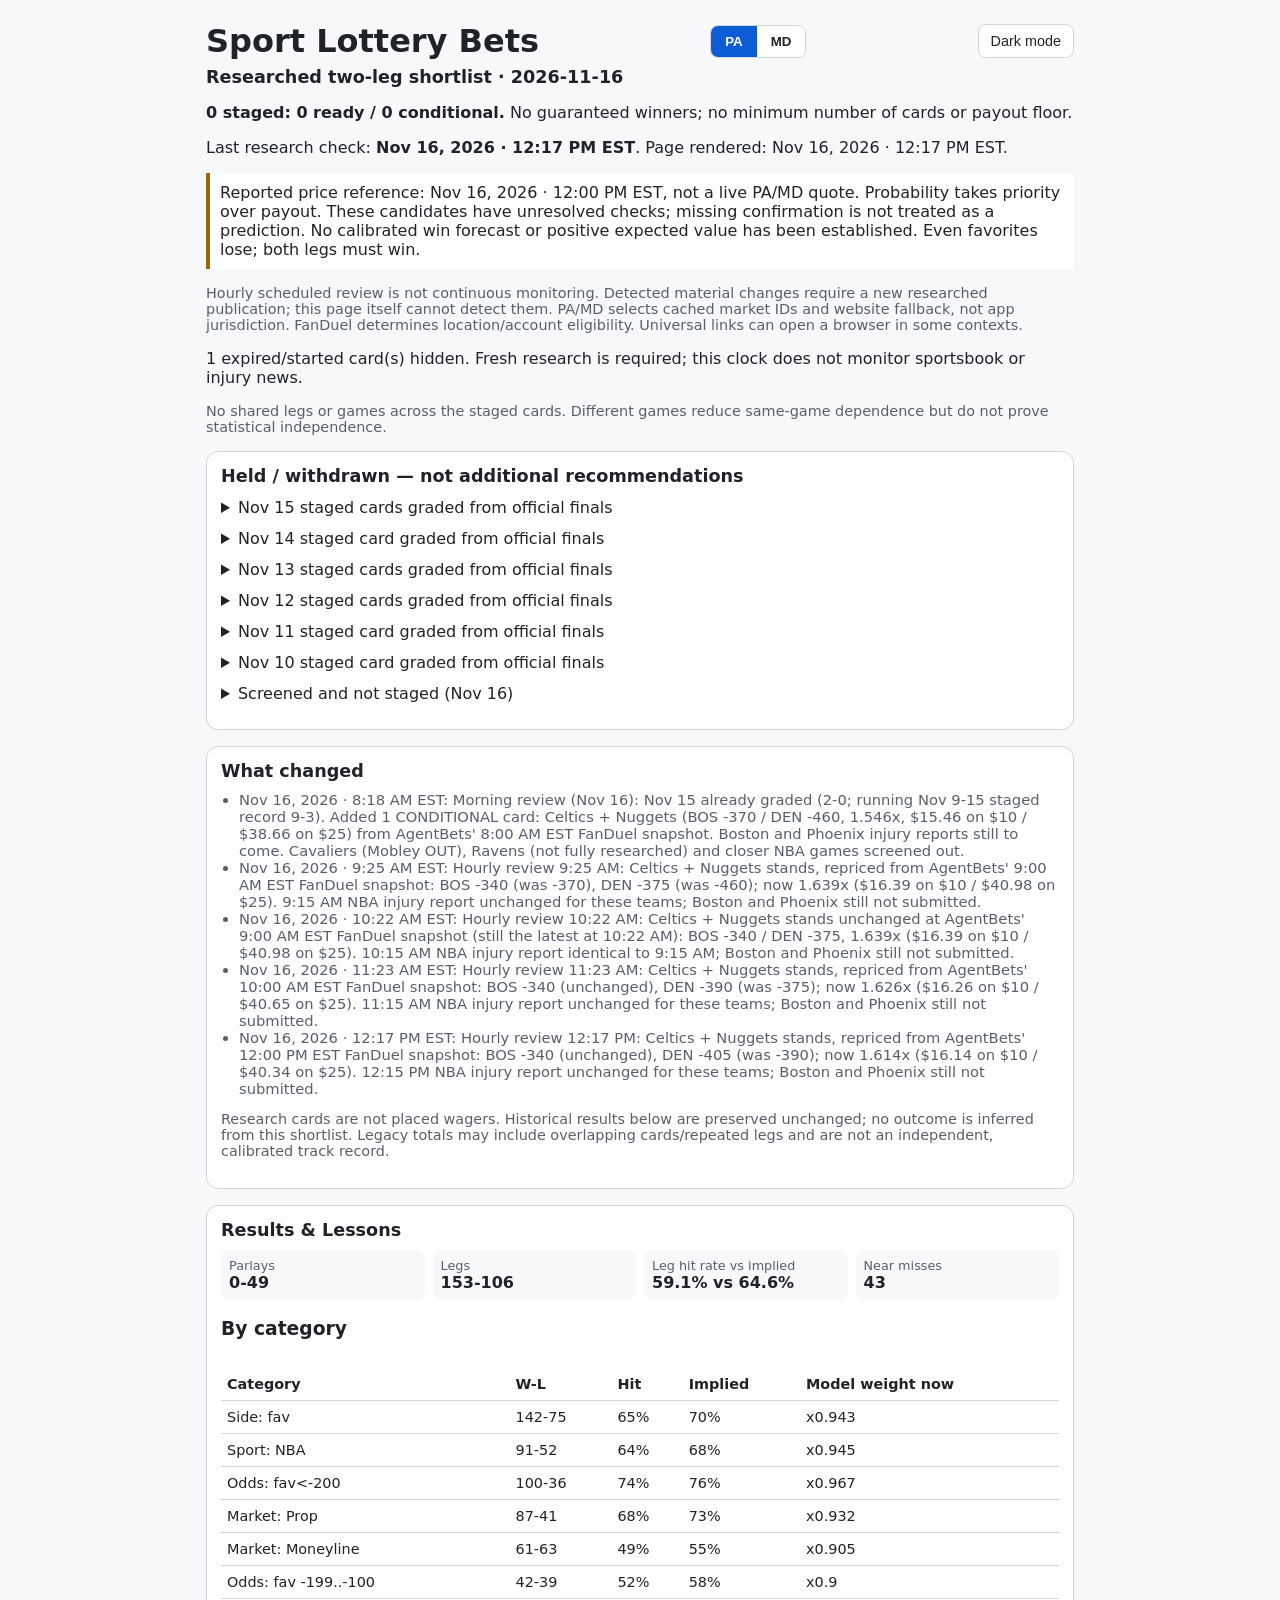
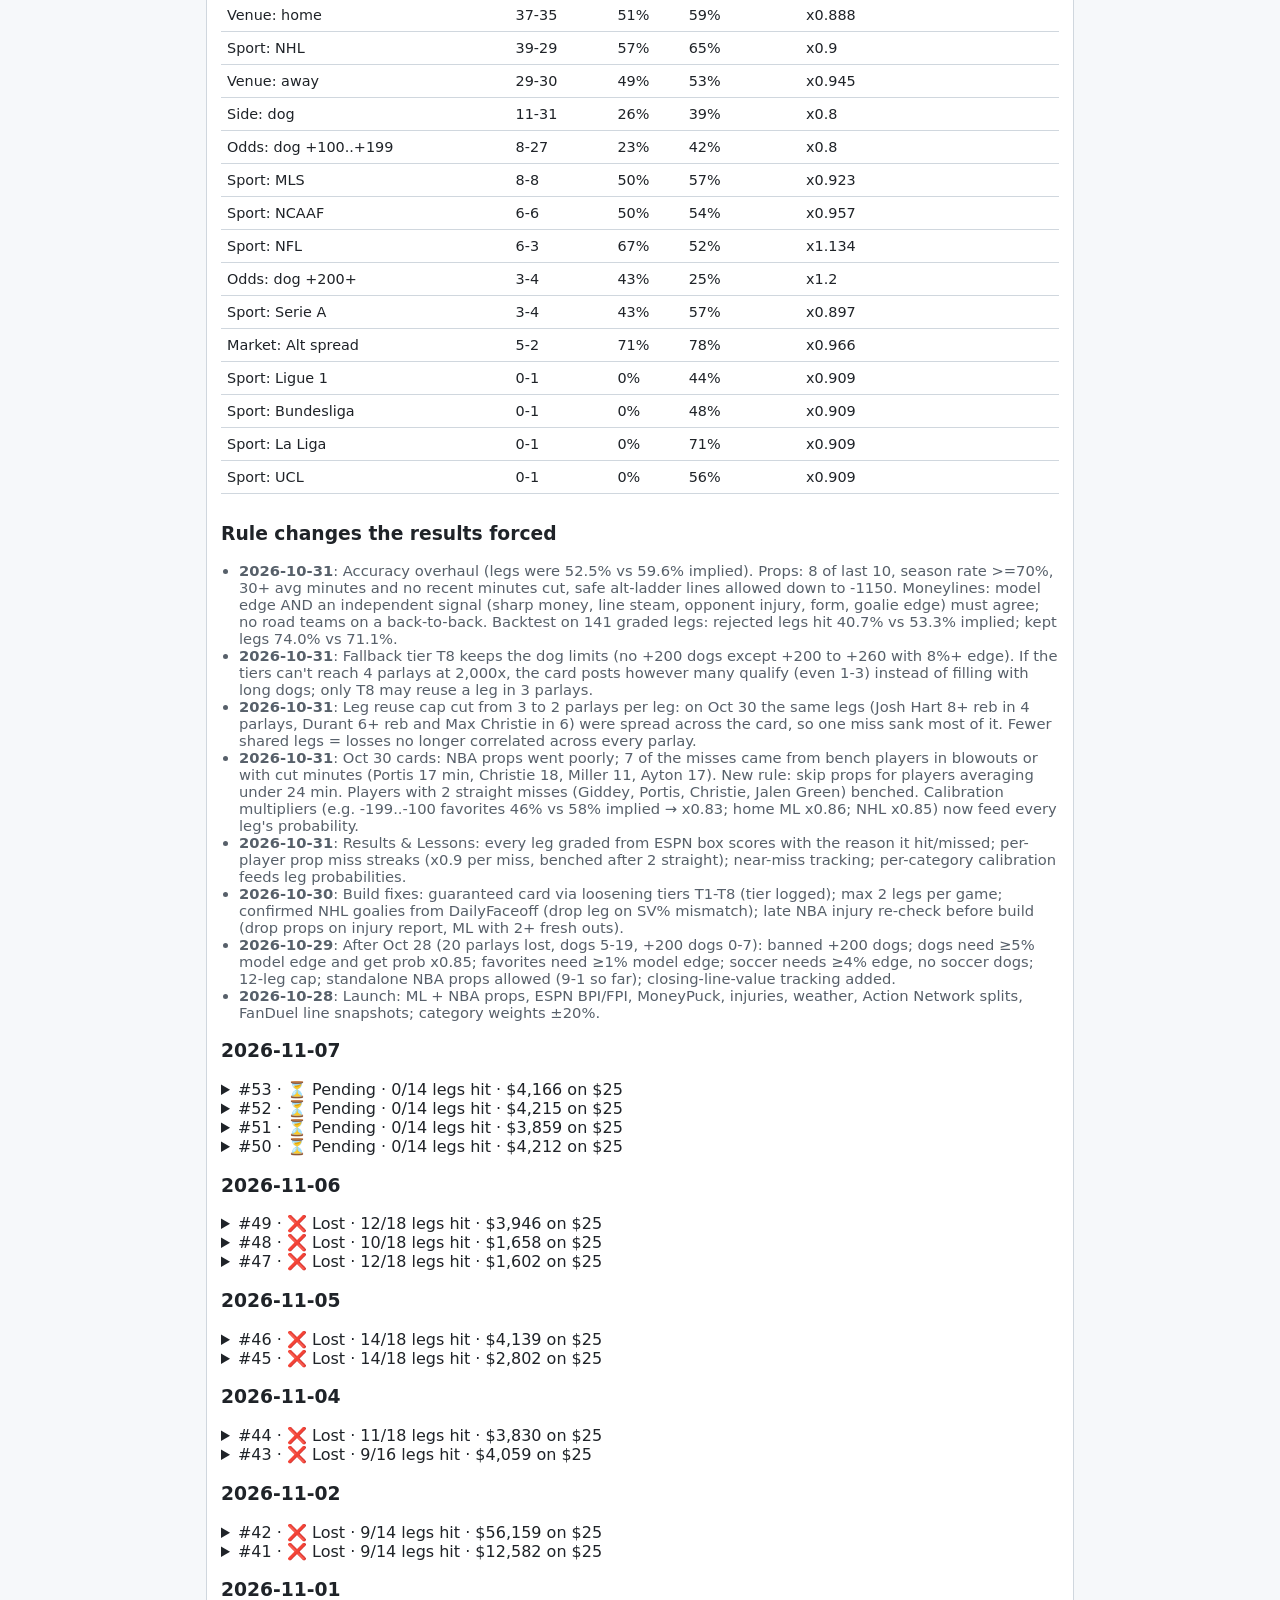
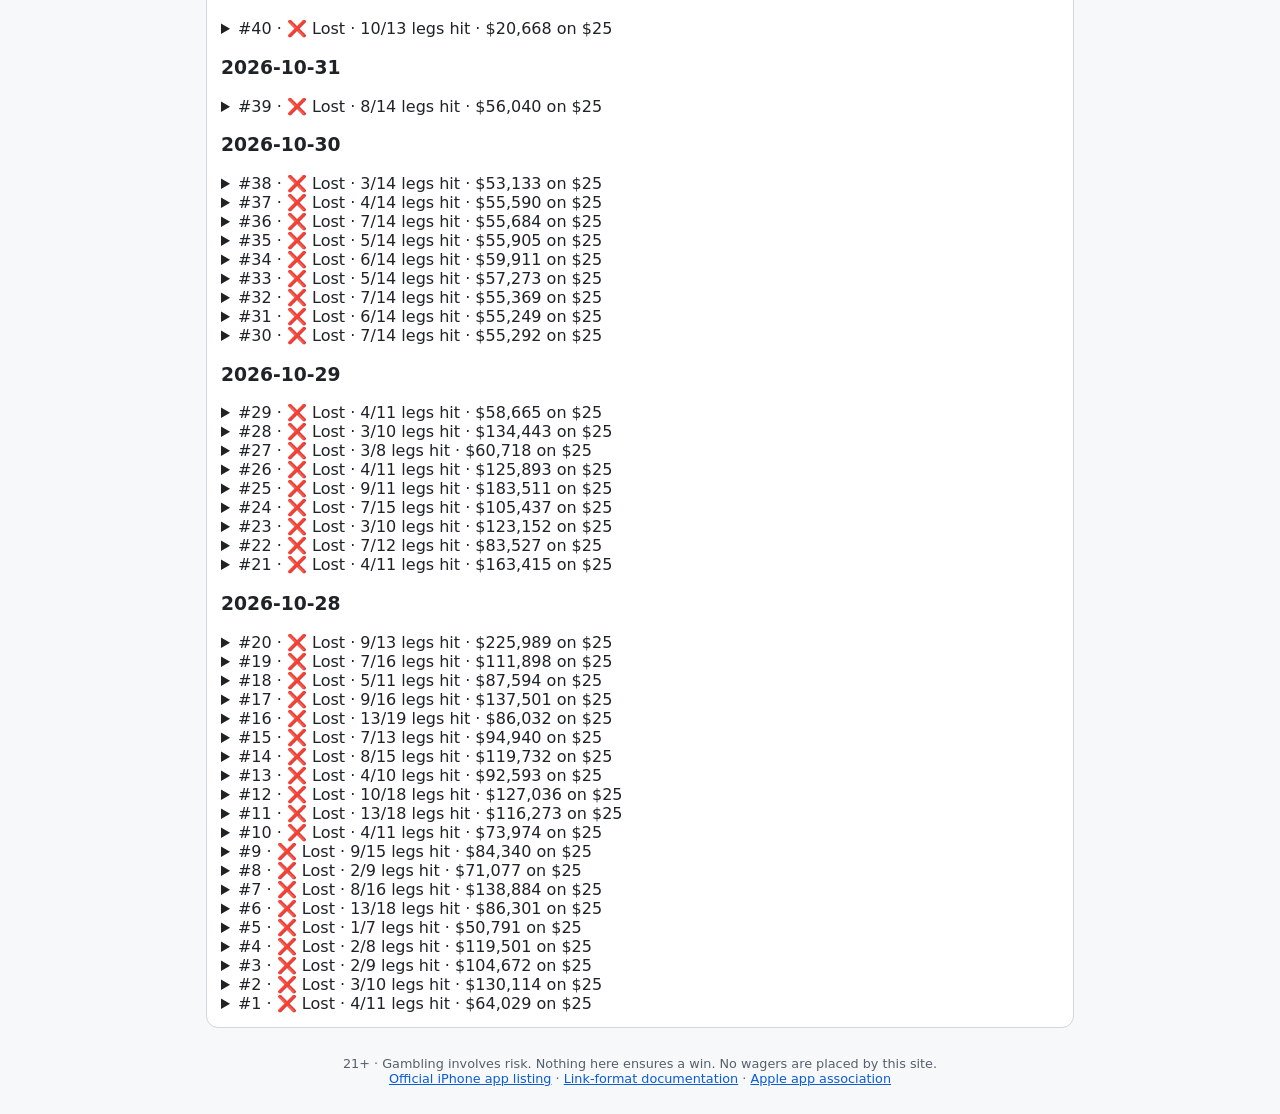
==== commit 0d4e0ba2: "Hourly Nov 16 review 12:17 PM: Celtics + Nuggets stands, repriced BOS -340 / DEN -405 (1.614x) from " ====
--- a/docs/index.html
+++ b/docs/index.html
@@ -1 +1 @@
-<!doctype html><html lang="en" data-theme="light"><head><meta charset="utf-8"><meta name="viewport" content="width=device-width,initial-scale=1"><meta name="apple-itunes-app" content="app-id=1413721906, app-argument=https://sportsbook.fanduel.com/navigation/nfl"><title>Sport Lottery Bets · Researched two-leg shortlist</title><link rel="stylesheet" href="two-leg.css"><script src="two-leg.js" defer></script></head><body><main><header><h1>Sport Lottery Bets</h1><div class="st" role="group" aria-label="Betslip market state; app still uses geolocation"><button type="button" data-s="pa">PA</button><button type="button" data-s="md">MD</button></div><button id="tg" type="button">Dark mode</button></header><div id="today-two-leg" data-publication="2026-11-16"><h2>Researched two-leg shortlist · 2026-11-16</h2><p><strong id="current-count">1 staged: 0 ready / 1 conditional.</strong> No guaranteed winners; no minimum number of cards or payout floor.</p><p>Last research check: <strong>Nov 16, 2026 · 11:23 AM EST</strong>. Page rendered: Nov 16, 2026 · 11:23 AM EST.</p><p class="notice">Reported price reference: Nov 16, 2026 · 10:00 AM EST, not a live PA/MD quote. Probability takes priority over payout. These candidates have unresolved checks; missing confirmation is not treated as a prediction. No calibrated win forecast or positive expected value has been established. Even favorites lose; both legs must win.</p><p class="muted">Hourly scheduled review is not continuous monitoring. Detected material changes require a new researched publication; this page itself cannot detect them. PA/MD selects cached market IDs and website fallback, not app jurisdiction. FanDuel determines location/account eligibility. Universal links can open a browser in some contexts.</p><noscript><p class="notice">JavaScript is off: state defaults to PA and automatic expiry is unavailable. Do not use selection links after the printed review deadline or event start.</p></noscript><p id="expiry-note" role="status" aria-live="polite"></p><p class="muted">No shared legs or games across the staged cards. Different games reduce same-game dependence but do not prove statistical independence.</p><article id="nov16-a" class="two-leg-card" data-staged="true" data-review-until="2026-11-16T12:00:00-05:00" data-day="2026-11-16"><h3>Celtics + Nuggets</h3><p class="card-status">CONDITIONAL — not fully cleared</p><p>CONDITIONAL: prices from AgentBets&#x27; FanDuel snapshot of 10:00 AM EST (BOS -340 / DEN -390; Denver lengthened back from -375 at 9:00 AM, after -460 at 8:00 AM, with no listed injury change), not a PA/MD-verified live quote or an accepted parlay quote. Boston (back-to-back) and Phoenix injury reports still not submitted at 11:15 AM; recheck before betting.</p><p class="muted">Two NBA home favorites; Magic missing Banchero and Isaac, Suns on a road back-to-back at altitude; different games</p><div class="leg"><h4>1. Boston Celtics · Moneyline -340</h4><p>Orlando Magic @ Boston Celtics<br>Nov 16, 2026 · 7:00 PM EST · TD Garden</p><p><strong>Research reason:</strong> ESPN standings: Celtics 11-2, 6-0 at home, six straight wins, +13.1 average point differential (best of the teams playing tonight); last night beat Dallas 131-94. Magic 5-7, 1-4 on the road, -4.5 differential. The official 8:15 AM NBA report has Orlando without Paolo Banchero (right high ankle sprain), Jonathan Isaac, Noah Penda and Izaiyah Nelson (all OUT).</p><p><strong>Not yet resolved:</strong> Counterevidence and open items: Boston is on the second night of a back-to-back (played Dallas at 6 PM last night), so it could rest or limit starters, and Boston&#x27;s injury report was NOT YET SUBMITTED at 8:15 AM. Orlando has won three straight (at SAC 107-100, at UTA 123-108, vs MIL 107-99). The Nov 14 lesson applies: a heavy home favorite against a weaker opponent still lost. Starters not confirmed. Live PA/MD price not checked.</p><p class="muted">Official 11:15 AM ET NBA report (unchanged from 8:15, 9:15 and 10:15 AM for this game): Magic: Paolo Banchero, Jonathan Isaac, Izaiyah Nelson, Noah Penda OUT. Celtics: NOT YET SUBMITTED. Starters not confirmed.</p><p class="muted">Price snapshot: Nov 16, 2026 · 10:00 AM EST; reported, not live/state-verified. Research/availability checked: Nov 16, 2026 · 11:23 AM EST. Earlier game-center/weather snapshots are not live.</p><span class="sources">Sources: <a href="https://www.espn.com/nba/game/_/gameId/401909994" rel="noopener">ESPN schedule</a> · <a href="https://www.espn.com/nba/standings" rel="noopener">ESPN schedule</a> · <a href="https://www.espn.com/nba/team/schedule/_/name/orl" rel="noopener">ESPN schedule</a> · <a href="https://www.espn.com/nba/game/_/gameId/401909989" rel="noopener">ESPN schedule</a> · <a href="https://ak-static.cms.nba.com/referee/injury/Injury-Report_2026-11-16_11_15AM.pdf" rel="noopener">ak-static.cms.nba.com</a> · <a href="https://agentbets.ai/odds/fanduel/nba/" rel="noopener">Reported FanDuel odds</a></span></div><div class="leg"><h4>2. Denver Nuggets · Moneyline -390</h4><p>Phoenix Suns @ Denver Nuggets<br>Nov 16, 2026 · 9:00 PM EST · Ball Arena</p><p><strong>Research reason:</strong> Phoenix is on the second night of a back-to-back after losing 131-123 at home to the Lakers yesterday, and now plays at altitude. ESPN standings: Suns 5-7, 0-3 on the road, -4.6 differential; Nuggets 7-4, won their last two road games (116-108 at New Orleans, 123-118 at Memphis), rested since Saturday. Denver&#x27;s only listed injury on the 8:15 AM report is Julian Strawther (OUT, knee) plus G League/two-way players.</p><p><strong>Not yet resolved:</strong> Counterevidence and open items: Denver is only 2-2 at home with a modest +1.8 differential, and lost at home to Portland 118-110. Phoenix&#x27;s injury report was NOT YET SUBMITTED at 8:15 AM. Phoenix won 4 of 6 before last night, including 102-99 over Houston. Starters not confirmed; Denver&#x27;s starters are only inferred available from being off the report. FanDuel&#x27;s Denver price drifted from -460 (8:00 AM EST) to -375 (9:00 AM EST) and back to -390 (10:00 AM EST) without a listed injury change, so the market still rates Denver less strongly than at the morning review. Live PA/MD price not checked.</p><p class="muted">Official 11:15 AM ET NBA report (unchanged from 8:15, 9:15 and 10:15 AM): Nuggets: Julian Strawther OUT (left knee sprain); DaRon Holmes II, Ryan Nembhard, Cam Whitmore OUT (G League/two-way); Nikola Jokic and Jamal Murray not listed. Suns: NOT YET SUBMITTED; third-party projections (BALLDONTLIE via StatiqSports, 6:30 AM ET) expect Devin Booker to start and list Mark Williams OUT. Starters not confirmed.</p><p class="muted">Price snapshot: Nov 16, 2026 · 10:00 AM EST; reported, not live/state-verified. Research/availability checked: Nov 16, 2026 · 11:23 AM EST. Earlier game-center/weather snapshots are not live.</p><span class="sources">Sources: <a href="https://www.espn.com/nba/game/_/gameId/401910001" rel="noopener">ESPN schedule</a> · <a href="https://www.espn.com/nba/standings" rel="noopener">ESPN schedule</a> · <a href="https://www.espn.com/nba/team/schedule/_/name/den" rel="noopener">ESPN schedule</a> · <a href="https://www.espn.com/nba/team/schedule/_/name/phx" rel="noopener">ESPN schedule</a> · <a href="https://www.statiqsports.com/nba/devin-booker/injury" rel="noopener">www.statiqsports.com</a> · <a href="https://ak-static.cms.nba.com/referee/injury/Injury-Report_2026-11-16_11_15AM.pdf" rel="noopener">ak-static.cms.nba.com</a> · <a href="https://agentbets.ai/odds/fanduel/nba/" rel="noopener">Reported FanDuel odds</a></span></div><p class="payout">Theoretical total return: 1.626× · $10 → $16.26 · $25 → $40.65 (includes stake).</p><p class="muted">Different-game decimal prices multiplied; not a FanDuel parlay quote. Raw price-derived joint implied probability: 61.5% (includes bookmaker margin; not a calibrated forecast, edge, or guarantee).</p><p class="muted">Needs a fresh review by Nov 16, 2026 · 12:00 PM EST, sooner if material news is detected. On-page clock disables this card after that deadline or kickoff; it does not monitor injuries or odds.</p><div class="b"><span class="notice">Exact selection IDs unavailable: app-only link, no preloaded picks.</span><a class="fd-app secondary" href="https://sportsbook.fanduel.com/navigation/nfl">Open app only (no picks)</a><a class="fd secondary" href="https://pa.sportsbook.fanduel.com/" data-pa="https://pa.sportsbook.fanduel.com/" data-md="https://md.sportsbook.fanduel.com/">PA website fallback (not app prefill)</a></div></article></div><section id="research-holds"><h2>Held / withdrawn — not additional recommendations</h2><details><summary>Nov 15 staged cards graded from official finals</summary><p>Bills + Jaguars (posted 11:00 AM EST prices BUF -460 / JAX -700, 1.391x) WON: Bills 31, Jets 12; Jaguars 40, Titans 23 (ESPN finals). Spurs + Celtics (posted 3:00 PM EST prices SA -1200 / BOS -950, 1.197x) WON: Spurs 110, Jazz 102; Celtics 131, Mavericks 94 (ESPN finals). Nov 15 staged record: 2 wins, 0 losses. Running two-leg staged record Nov 9-15: 9 wins, 3 losses. These are staged research cards, not recorded wagers. Lessons: both road favorites with winning records against losing home teams pulled away in the second half after close first halves (JAX led 13-10 and BUF 10-3 late in the 2nd quarter); the Spurs won by only 8 without Fox and Harris (58-55 at halftime) against a depleted 1-12 Jazz, so a late starter downgrade on the favorite narrowed the margin even when the opponent was missing more; Boston at home vs a back-to-back Dallas missing Irving was never close.</p><span class="sources">Sources: <a href="https://www.espn.com/nfl/scoreboard/_/week/11" rel="noopener">ESPN schedule</a> · <a href="https://www.espn.com/nfl/game/_/gameId/401873054" rel="noopener">ESPN schedule</a> · <a href="https://www.espn.com/nba/game/_/gameId/401909988" rel="noopener">ESPN schedule</a> · <a href="https://www.espn.com/nba/game/_/gameId/401909989" rel="noopener">ESPN schedule</a></span></details><details><summary>Nov 14 staged card graded from official finals</summary><p>Nuggets + Timberwolves (posted 6:00 PM EST prices DEN -620 / MIN -1350, 1.247x) LOST: Nuggets 116, Pelicans 108 (won); Bulls 117, Timberwolves 106 (lost). Nov 14 staged record: 0 wins, 1 loss. Running two-leg staged record Nov 9-14: 7 wins, 3 losses. These are staged research cards, not recorded wagers. Lesson: a -1350 home favorite against a tired opponent on the second night of a back-to-back still lost by 11; Chicago led from early on. Very short prices add little payout and do not remove upset risk, so a single heavy-favorite leg is not a lock.</p><span class="sources">Sources: <a href="https://www.espn.com/nba/scoreboard/_/date/20261114" rel="noopener">ESPN schedule</a> · <a href="https://www.espn.com/nba/game/_/gameId/401909980" rel="noopener">ESPN schedule</a> · <a href="https://www.espn.com/nba/game/_/gameId/401909984" rel="noopener">ESPN schedule</a></span></details><details><summary>Nov 13 staged cards graded from official finals</summary><p>Rockets + Spurs (posted 7:00 PM EST prices HOU -1100 / SA -750, 1.236x) WON: Rockets 125, Jazz 118; Spurs 123, Warriors 85. Blazers + Magic (posted 6:00 PM EST prices POR -460 / ORL -420, 1.507x) WON: Magic 107, Bucks 99; Trail Blazers 120, Kings 107. Knicks + Hawks (posted 6:00 PM EST prices NY -335 / ATL -290, 1.746x) LOST: Pacers 106, Knicks 104; Bulls 125, Hawks 117 (OT). Nov 13 staged record: 2 wins, 1 loss. Running two-leg staged record Nov 9-13: 7 wins, 2 losses. These are staged research cards, not recorded wagers. Lesson: the losing card was the lowest-priced pair (both legs near -300, both on the road); both of its legs lost, while the two cards built on -420 or shorter legs won.</p><span class="sources">Sources: <a href="https://www.espn.com/nba/scoreboard/_/date/20261113" rel="noopener">ESPN schedule</a> · <a href="https://www.espn.com/nba/game/_/gameId/401909296" rel="noopener">ESPN schedule</a> · <a href="https://www.espn.com/nba/game/_/gameId/401909297" rel="noopener">ESPN schedule</a> · <a href="https://www.espn.com/nba/game/_/gameId/401909299" rel="noopener">ESPN schedule</a> · <a href="https://www.espn.com/nba/game/_/gameId/401909301" rel="noopener">ESPN schedule</a> · <a href="https://www.espn.com/nba/game/_/gameId/401909302" rel="noopener">ESPN schedule</a> · <a href="https://www.espn.com/nba/game/_/gameId/401909303" rel="noopener">ESPN schedule</a></span></details><details><summary>Nov 12 staged cards graded from official finals</summary><p>Pistons + 76ers (posted 6:00 PM EST prices DET -480 / PHI -255, 1.682x) WON: 76ers 123, Raptors 112; Pistons 144, Wizards 140 (2OT). Timberwolves + Suns (posted 7:00 PM EST prices MIN -230 / PHX -225, 2.072x) WON: Timberwolves 133, Mavericks 94; Suns 101, Hornets 96 (ESPN finals). Nov 12 staged record: 2 wins, 0 losses. Running two-leg staged record Nov 9-12: 5 wins, 1 loss. These are staged research cards, not recorded wagers. Lesson: both cards included a leg that was close late (2OT in Washington; Suns up six with under three minutes left), so favorite prices reflect but do not remove risk.</p><span class="sources">Sources: <a href="https://www.espn.com/nba/scoreboard/_/date/20261112" rel="noopener">ESPN schedule</a> · <a href="https://www.espn.com/nba/game/_/gameId/401909976" rel="noopener">ESPN schedule</a> · <a href="https://www.espn.com/nba/game/_/gameId/401909977" rel="noopener">ESPN schedule</a> · <a href="https://www.espn.com/nba/game/_/gameId/401909978" rel="noopener">ESPN schedule</a> · <a href="https://www.espn.com/nba/game/_/gameId/401909979" rel="noopener">ESPN schedule</a></span></details><details><summary>Nov 11 staged card graded from official finals</summary><p>Spurs + Lakers (posted 7:21 PM at SA -1350 / LAL -950, 1.187x) WON: Spurs 124, Bulls 119; Lakers 123, Bucks 112 (ESPN finals). Nov 11 staged record: 1 win, 0 losses; the withdrawn Celtics + Knicks card is not counted. Running two-leg staged record Nov 9-11: 3 wins, 1 loss. These are staged research cards, not recorded wagers. Lesson: the Spurs, without Harris and Vassell, trailed by 14 in the 3rd before winning by five, so even a -1350 road favorite missing two rotation guards is not a lock; heavy prices reflect but do not remove that risk. Withdrawing Celtics + Knicks after the George/Towns reports avoided a Knicks loss, one data point and not proof the rule improves results.</p><span class="sources">Sources: <a href="https://www.espn.com/nba/scoreboard/_/date/20261111" rel="noopener">ESPN schedule</a> · <a href="https://www.espn.com/nba/game/_/gameId/401909969" rel="noopener">ESPN schedule</a> · <a href="https://www.espn.com/nba/game/_/gameId/401909971" rel="noopener">ESPN schedule</a></span></details><details><summary>Nov 10 staged card graded from official finals</summary><p>Knicks + Heat (posted 6:24 PM at NY -1200 / MIA -405, 1.351x) WON: Knicks 117, Bucks 85; Heat 115, Jazz 109 (ESPN finals). Nov 10 staged record: 1 win, 0 losses. Running two-leg staged record Nov 9-10: 2 wins, 1 loss. These are staged research cards, not recorded wagers. Lesson: the Heat leg was the closer one (Utah within six late) even with Utah missing its top four listed players, so road favorites near -400 still carry real risk.</p><span class="sources">Sources: <a href="https://www.espn.com/nba/scoreboard/_/date/20261110" rel="noopener">ESPN schedule</a> · <a href="https://www.espn.com/nba/game/_/gameId/401909960" rel="noopener">ESPN schedule</a> · <a href="https://www.espn.com/nba/game/_/gameId/401909963" rel="noopener">ESPN schedule</a></span></details><details><summary>Screened and not staged (Nov 16)</summary><p>Cavaliers (-375 vs CHI): Evan Mobley OUT (toe), Cleveland 7-7 and lost two of its last four (at CHA, at MIA); Chicago has won two straight including 117-106 at Minnesota. Pairing Cleveland would also add a weaker leg. Ravens (-230 vs LAC, 8:15 PM MNF): not fully researched this run (NFL injury status not reviewed), so not staged. Grizzlies (-162 at WAS), 76ers (-225 at BKN; Philadelphia report not submitted), Rockets (-136 at MIA), Warriors (-154 at NOP; Curry and Butler OUT), Timberwolves (-136 vs POR; Anthony Edwards OUT) are too close to coin flips.</p><span class="sources">Sources: <a href="https://agentbets.ai/odds/fanduel/nba/" rel="noopener">Reported FanDuel odds</a> · <a href="https://agentbets.ai/odds/fanduel/nfl/" rel="noopener">Reported FanDuel odds</a> · <a href="https://ak-static.cms.nba.com/referee/injury/Injury-Report_2026-11-16_08_15AM.pdf" rel="noopener">ak-static.cms.nba.com</a> · <a href="https://www.espn.com/nba/standings" rel="noopener">ESPN schedule</a> · <a href="https://www.espn.com/nba/team/schedule/_/name/cle" rel="noopener">ESPN schedule</a></span></details></section><section id="update-log"><h2>What changed</h2><ul><li>Nov 16, 2026 · 8:18 AM EST: Morning review (Nov 16): Nov 15 already graded (2-0; running Nov 9-15 staged record 9-3). Added 1 CONDITIONAL card: Celtics + Nuggets (BOS -370 / DEN -460, 1.546x, $15.46 on $10 / $38.66 on $25) from AgentBets&#x27; 8:00 AM EST FanDuel snapshot. Boston and Phoenix injury reports still to come. Cavaliers (Mobley OUT), Ravens (not fully researched) and closer NBA games screened out.</li><li>Nov 16, 2026 · 9:25 AM EST: Hourly review 9:25 AM: Celtics + Nuggets stands, repriced from AgentBets&#x27; 9:00 AM EST FanDuel snapshot: BOS -340 (was -370), DEN -375 (was -460); now 1.639x ($16.39 on $10 / $40.98 on $25). 9:15 AM NBA injury report unchanged for these teams; Boston and Phoenix still not submitted.</li><li>Nov 16, 2026 · 10:22 AM EST: Hourly review 10:22 AM: Celtics + Nuggets stands unchanged at AgentBets&#x27; 9:00 AM EST FanDuel snapshot (still the latest at 10:22 AM): BOS -340 / DEN -375, 1.639x ($16.39 on $10 / $40.98 on $25). 10:15 AM NBA injury report identical to 9:15 AM; Boston and Phoenix still not submitted.</li><li>Nov 16, 2026 · 11:23 AM EST: Hourly review 11:23 AM: Celtics + Nuggets stands, repriced from AgentBets&#x27; 10:00 AM EST FanDuel snapshot: BOS -340 (unchanged), DEN -390 (was -375); now 1.626x ($16.26 on $10 / $40.65 on $25). 11:15 AM NBA injury report unchanged for these teams; Boston and Phoenix still not submitted.</li></ul><p class="muted">Research cards are not placed wagers. Historical results below are preserved unchanged; no outcome is inferred from this shortlist. Legacy totals may include overlapping cards/repeated legs and are not an independent, calibrated track record.</p></section><section id=results><h2>Results &amp; Lessons</h2><div class=s><div>Parlays<b>0-49</b></div><div>Legs<b>153-106</b></div><div>Leg hit rate vs implied<b>59.1% vs 64.6%</b></div><div>Near misses<b>43</b></div></div><h3>By category</h3><div class=t><table><tr><th>Category</th><th>W-L</th><th>Hit</th><th>Implied</th><th>Model weight now</th></tr><tr><td>Side: fav</td><td>142-75</td><td>65%</td><td>70%</td><td>x0.943</td></tr><tr><td>Sport: NBA</td><td>91-52</td><td>64%</td><td>68%</td><td>x0.945</td></tr><tr><td>Odds: fav&lt;-200</td><td>100-36</td><td>74%</td><td>76%</td><td>x0.967</td></tr><tr><td>Market: Prop</td><td>87-41</td><td>68%</td><td>73%</td><td>x0.932</td></tr><tr><td>Market: Moneyline</td><td>61-63</td><td>49%</td><td>55%</td><td>x0.905</td></tr><tr><td>Odds: fav -199..-100</td><td>42-39</td><td>52%</td><td>58%</td><td>x0.9</td></tr><tr><td>Venue: home</td><td>37-35</td><td>51%</td><td>59%</td><td>x0.888</td></tr><tr><td>Sport: NHL</td><td>39-29</td><td>57%</td><td>65%</td><td>x0.9</td></tr><tr><td>Venue: away</td><td>29-30</td><td>49%</td><td>53%</td><td>x0.945</td></tr><tr><td>Side: dog</td><td>11-31</td><td>26%</td><td>39%</td><td>x0.8</td></tr><tr><td>Odds: dog +100..+199</td><td>8-27</td><td>23%</td><td>42%</td><td>x0.8</td></tr><tr><td>Sport: MLS</td><td>8-8</td><td>50%</td><td>57%</td><td>x0.923</td></tr><tr><td>Sport: NCAAF</td><td>6-6</td><td>50%</td><td>54%</td><td>x0.957</td></tr><tr><td>Sport: NFL</td><td>6-3</td><td>67%</td><td>52%</td><td>x1.134</td></tr><tr><td>Odds: dog +200+</td><td>3-4</td><td>43%</td><td>25%</td><td>x1.2</td></tr><tr><td>Sport: Serie A</td><td>3-4</td><td>43%</td><td>57%</td><td>x0.897</td></tr><tr><td>Market: Alt spread</td><td>5-2</td><td>71%</td><td>78%</td><td>x0.966</td></tr><tr><td>Sport: Ligue 1</td><td>0-1</td><td>0%</td><td>44%</td><td>x0.909</td></tr><tr><td>Sport: Bundesliga</td><td>0-1</td><td>0%</td><td>48%</td><td>x0.909</td></tr><tr><td>Sport: La Liga</td><td>0-1</td><td>0%</td><td>71%</td><td>x0.909</td></tr><tr><td>Sport: UCL</td><td>0-1</td><td>0%</td><td>56%</td><td>x0.909</td></tr></table></div><h3>Rule changes the results forced</h3><ul><li><b>2026-10-31</b>: Accuracy overhaul (legs were 52.5% vs 59.6% implied). Props: 8 of last 10, season rate &gt;=70%, 30+ avg minutes and no recent minutes cut, safe alt-ladder lines allowed down to -1150. Moneylines: model edge AND an independent signal (sharp money, line steam, opponent injury, form, goalie edge) must agree; no road teams on a back-to-back. Backtest on 141 graded legs: rejected legs hit 40.7% vs 53.3% implied; kept legs 74.0% vs 71.1%.</li><li><b>2026-10-31</b>: Fallback tier T8 keeps the dog limits (no +200 dogs except +200 to +260 with 8%+ edge). If the tiers can&#x27;t reach 4 parlays at 2,000x, the card posts however many qualify (even 1-3) instead of filling with long dogs; only T8 may reuse a leg in 3 parlays.</li><li><b>2026-10-31</b>: Leg reuse cap cut from 3 to 2 parlays per leg: on Oct 30 the same legs (Josh Hart 8+ reb in 4 parlays, Durant 6+ reb and Max Christie in 6) were spread across the card, so one miss sank most of it. Fewer shared legs = losses no longer correlated across every parlay.</li><li><b>2026-10-31</b>: Oct 30 cards: NBA props went poorly; 7 of the misses came from bench players in blowouts or with cut minutes (Portis 17 min, Christie 18, Miller 11, Ayton 17). New rule: skip props for players averaging under 24 min. Players with 2 straight misses (Giddey, Portis, Christie, Jalen Green) benched. Calibration multipliers (e.g. -199..-100 favorites 46% vs 58% implied → x0.83; home ML x0.86; NHL x0.85) now feed every leg&#x27;s probability.</li><li><b>2026-10-31</b>: Results &amp; Lessons: every leg graded from ESPN box scores with the reason it hit/missed; per-player prop miss streaks (x0.9 per miss, benched after 2 straight); near-miss tracking; per-category calibration feeds leg probabilities.</li><li><b>2026-10-30</b>: Build fixes: guaranteed card via loosening tiers T1-T8 (tier logged); max 2 legs per game; confirmed NHL goalies from DailyFaceoff (drop leg on SV% mismatch); late NBA injury re-check before build (drop props on injury report, ML with 2+ fresh outs).</li><li><b>2026-10-29</b>: After Oct 28 (20 parlays lost, dogs 5-19, +200 dogs 0-7): banned +200 dogs; dogs need ≥5% model edge and get prob x0.85; favorites need ≥1% model edge; soccer needs ≥4% edge, no soccer dogs; 12-leg cap; standalone NBA props allowed (9-1 so far); closing-line-value tracking added.</li><li><b>2026-10-28</b>: Launch: ML + NBA props, ESPN BPI/FPI, MoneyPuck, injuries, weather, Action Network splits, FanDuel line snapshots; category weights ±20%.</li></ul><h3>2026-11-07</h3><details><summary>#53 · ⏳ Pending · 0/14 legs hit · $4,166 on $25</summary></details><details><summary>#52 · ⏳ Pending · 0/14 legs hit · $4,215 on $25</summary></details><details><summary>#51 · ⏳ Pending · 0/14 legs hit · $3,859 on $25</summary></details><details><summary>#50 · ⏳ Pending · 0/14 legs hit · $4,212 on $25</summary></details><h3>2026-11-06</h3><details><summary>#49 · ❌ Lost · 12/18 legs hit · $3,946 on $25</summary><p><small>Why it lost:</small></p><ul><li><b>Adam Fantilli 2+ shots on goal</b> (-345): 0 SOG vs 2+ needed, ? min; line: ? pts/? reb/? ast/? 3PT</li><li><b>Luka Doncic 6+ assists</b> (-340): 5 ast vs 6+ needed, 38 min; line: 53 pts/5 reb/5 ast/5-15 3PT</li><li><b>Zion Williamson 15+ points</b> (-350): 13 pts vs 15+ needed, 36 min; line: 13 pts/8 reb/4 ast/0-0 3PT</li></ul><p><b>What I learned:</b> Adam Fantilli: prop miss streak 1 → prop weight x0.9 | Luka Doncic: prop miss streak 1 → prop weight x0.9 | Zion Williamson: prop miss streak 1 → prop weight x0.9</p></details><details><summary>#48 · ❌ Lost · 10/18 legs hit · $1,658 on $25</summary><p><small>Why it lost:</small></p><ul><li><b>Adam Fantilli 2+ shots on goal</b> (-355): 0 SOG vs 2+ needed, ? min; line: ? pts/? reb/? ast/? 3PT</li><li><b>Austin Reaves 4+ assists</b> (-390): 2 ast vs 4+ needed, 38 min; line: 25 pts/3 reb/2 ast/1-8 3PT</li><li><b>Luka Doncic 6+ assists</b> (-340): 5 ast vs 6+ needed, 38 min; line: 53 pts/5 reb/5 ast/5-15 3PT</li><li><b>Zion Williamson 15+ points</b> (-350): 13 pts vs 15+ needed, 36 min; line: 13 pts/8 reb/4 ast/0-0 3PT</li><li><b>Denton Mateychuk 1+ shots on goal</b> (-590): 0 SOG vs 1+ needed, ? min; line: ? pts/? reb/? ast/? 3PT</li><li><b>Ivar Stenberg 1+ shots on goal</b> (-460): 0 SOG vs 1+ needed, ? min; line: ? pts/? reb/? ast/? 3PT</li><li><b>Dylan Harper 4+ rebounds</b> (-480): 2 reb vs 4+ needed, 28 min, blowout win by 15 (SA 124, SAC 109); line: 19 pts/2 reb/3 ast/1-2 3PT</li></ul><p><b>What I learned:</b> Adam Fantilli: prop miss streak 1 → prop weight x0.9 | Austin Reaves: prop miss streak 2 → prop weight x0.81 and benched until he hits again | Luka Doncic: prop miss streak 1 → prop weight x0.9 | Zion Williamson: prop miss streak 1 → prop weight x0.9</p></details><details><summary>#47 · ❌ Lost · 12/18 legs hit · $1,602 on $25</summary><p><small>Why it lost:</small></p><ul><li><b>Adam Fantilli 2+ shots on goal</b> (-355): 0 SOG vs 2+ needed, ? min; line: ? pts/? reb/? ast/? 3PT</li><li><b>Luka Doncic 6+ assists</b> (-340): 5 ast vs 6+ needed, 38 min; line: 53 pts/5 reb/5 ast/5-15 3PT</li><li><b>Zion Williamson 15+ points</b> (-350): 13 pts vs 15+ needed, 36 min; line: 13 pts/8 reb/4 ast/0-0 3PT</li><li><b>Denton Mateychuk 1+ shots on goal</b> (-590): 0 SOG vs 1+ needed, ? min; line: ? pts/? reb/? ast/? 3PT</li><li><b>Dylan Harper 4+ rebounds</b> (-480): 2 reb vs 4+ needed, 28 min, blowout win by 15 (SA 124, SAC 109); line: 19 pts/2 reb/3 ast/1-2 3PT</li></ul><p><b>What I learned:</b> Adam Fantilli: prop miss streak 1 → prop weight x0.9 | Luka Doncic: prop miss streak 1 → prop weight x0.9 | Zion Williamson: prop miss streak 1 → prop weight x0.9 | Denton Mateychuk: prop miss streak 1 → prop weight x0.9</p></details><h3>2026-11-05</h3><details><summary>#46 · ❌ Lost · 14/18 legs hit · $4,139 on $25</summary><p><small>Why it lost:</small></p><ul><li><b>Adam Fantilli 2+ shots on goal</b> (-335): 0 SOG vs 2+ needed, ? min; line: ? pts/? reb/? ast/? 3PT</li><li><b>Denton Mateychuk 1+ shots on goal</b> (-590): 0 SOG vs 1+ needed, ? min; line: ? pts/? reb/? ast/? 3PT</li><li><b>Giannis Antetokounmpo 25+ points</b> (-265): 20 pts vs 25+ needed, 31 min, blowout loss by 20 (MIA 100, GS 120); line: 20 pts/14 reb/4 ast/1-5 3PT</li><li><b>UTSA ML</b> (-240): Final UTSA 29, FAU 60; favorite upset, lost by 31</li></ul><p><b>What I learned:</b> Adam Fantilli: prop miss streak 1 → prop weight x0.9 | Denton Mateychuk: prop miss streak 1 → prop weight x0.9 | Giannis Antetokounmpo: prop miss streak 1 → prop weight x0.9 | UTSA: Odds: fav&lt;-200 now 100/136 (74% vs 76% implied) → weight x0.967</p></details><details><summary>#45 · ❌ Lost · 14/18 legs hit · $2,802 on $25</summary><p><small>Why it lost:</small></p><ul><li><b>Dylan Guenther 2+ shots on goal</b> (-395): 1 SOG vs 2+ needed, ? min; line: ? pts/? reb/? ast/? 3PT</li><li><b>Giannis Antetokounmpo 25+ points</b> (-265): 20 pts vs 25+ needed, 31 min, blowout loss by 20 (MIA 100, GS 120); line: 20 pts/14 reb/4 ast/1-5 3PT</li><li><b>UTSA ML</b> (-255): Final UTSA 29, FAU 60; favorite upset, lost by 31</li><li><b>Cale Makar 2+ shots on goal</b> (-480): 0 SOG vs 2+ needed, ? min; line: ? pts/? reb/? ast/? 3PT</li></ul><p><b>What I learned:</b> Dylan Guenther: prop miss streak 1 → prop weight x0.9 | Giannis Antetokounmpo: prop miss streak 1 → prop weight x0.9 | UTSA: Odds: fav&lt;-200 now 100/136 (74% vs 76% implied) → weight x0.967 | Cale Makar: prop miss streak 1 → prop weight x0.9</p></details><h3>2026-11-04</h3><details><summary>#44 · ❌ Lost · 11/18 legs hit · $3,830 on $25</summary><p><small>Why it lost:</small></p><ul><li><b>Will Smith 2+ shots on goal</b> (-290): 0 SOG vs 2+ needed, ? min; line: ? pts/? reb/? ast/? 3PT</li><li><b>Kon Knueppel 10+ points</b> (-260): 3 pts vs 10+ needed, 6 min, minutes cut; line: 3 pts/0 reb/0 ast/0-1 3PT</li><li><b>Rasmus Dahlin 2+ shots on goal</b> (-335): 1 SOG vs 2+ needed, ? min; line: ? pts/? reb/? ast/? 3PT</li><li><b>Memphis Grizzlies ML</b> (-230): Final MEM 103, IND 107; FG% 45 vs 45; turnovers 19-15; favorite upset, lost by 4; near miss</li><li><b>Jack Quinn 2+ shots on goal</b> (-355): 1 SOG vs 2+ needed, ? min; line: ? pts/? reb/? ast/? 3PT</li><li><b>UTSA ML</b> (-250): Final UTSA 29, FAU 60; favorite upset, lost by 31</li><li><b>Ja&#x27;Kobe Walter 2+ made threes</b> (-290): 1 3PM vs 2+ needed, 27 min, blowout loss by 19 (TOR 109, DEN 128); line: 8 pts/1 reb/2 ast/1-6 3PT</li></ul><p><b>What I learned:</b> Will Smith: prop miss streak 0 → prop weight x1.0 | Kon Knueppel: prop miss streak 1 → prop weight x0.9 | Rasmus Dahlin: prop miss streak 1 → prop weight x0.9 | Memphis Grizzlies: Odds: fav&lt;-200 now 100/136 (74% vs 76% implied) → weight x0.967</p></details><details><summary>#43 · ❌ Lost · 9/16 legs hit · $4,059 on $25</summary><p><small>Why it lost:</small></p><ul><li><b>Jaden McDaniels 1+ made threes</b> (-410): 0 3PM vs 1+ needed, 37 min; line: 14 pts/8 reb/4 ast/0-6 3PT</li><li><b>Brandon Miller 3+ made threes</b> (-260): 1 3PM vs 3+ needed, 26 min; line: 10 pts/4 reb/1 ast/1-10 3PT</li><li><b>Will Smith 2+ shots on goal</b> (-290): 0 SOG vs 2+ needed, ? min; line: ? pts/? reb/? ast/? 3PT</li><li><b>Memphis Grizzlies +3.5 (alt line)</b> (-310): Final MEM 103, IND 107; margin -4 vs +3.5 alt line, missed cover by 0.5</li><li><b>Rasmus Dahlin 2+ shots on goal</b> (-335): 1 SOG vs 2+ needed, ? min; line: ? pts/? reb/? ast/? 3PT</li><li><b>Utah Jazz ML</b> (+168): Final UTAH 113, NO 120; FG% 44 vs 43; turnovers 20-17; underdog didn&#x27;t pull the upset, lost by 7</li><li><b>Jack Quinn 2+ shots on goal</b> (-355): 1 SOG vs 2+ needed, ? min; line: ? pts/? reb/? ast/? 3PT</li></ul><p><b>What I learned:</b> Jaden McDaniels: prop miss streak 0 → prop weight x1.0 | Brandon Miller: prop miss streak 1 → prop weight x0.9 | Will Smith: prop miss streak 0 → prop weight x1.0 | Memphis Grizzlies: Odds: fav&lt;-200 now 100/136 (74% vs 76% implied) → weight x0.967</p></details><h3>2026-11-02</h3><details><summary>#42 · ❌ Lost · 9/14 legs hit · $56,159 on $25</summary><p><small>Why it lost:</small></p><ul><li><b>Boston Celtics ML</b> (+168): Final BOS 93, HOU 109; FG% 39 vs 54; turnovers 15-13; underdog didn&#x27;t pull the upset, lost by 16</li><li><b>Toronto Maple Leafs ML</b> (+114): Final TOR 2, UTA 3; shots 29-36 (outshot); underdog didn&#x27;t pull the upset, lost by 1; near miss</li><li><b>Bodo Glimt to win (90 min)</b> (-130): Final BODO 0, LILL 0; shots on target 4-2; draw = loss for a 90-min win bet; favorite upset; near miss</li><li><b>Montreal Canadiens ML</b> (-188): Final MTL 4, WPG 5; shots 22-47 (outshot); favorite upset, lost by 1; near miss</li></ul><p><b>What I learned:</b> Boston Celtics: Odds: dog +100..+199 now 8/35 (23% vs 42% implied) → weight x0.8 ; underdog rule (Oct 29) blocks dogs without ≥5% model edge | Toronto Maple Leafs: Odds: dog +100..+199 now 8/35 (23% vs 42% implied) → weight x0.8 ; underdog rule (Oct 29) blocks dogs without ≥5% model edge | Bodo Glimt: Odds: fav -199..-100 now 42/81 (52% vs 58% implied) → weight x0.9 | Montreal Canadiens: Odds: fav -199..-100 now 42/81 (52% vs 58% implied) → weight x0.9</p></details><details><summary>#41 · ❌ Lost · 9/14 legs hit · $12,582 on $25</summary><p><small>Why it lost:</small></p><ul><li><b>Boston Celtics ML</b> (+166): Final BOS 93, HOU 109; FG% 39 vs 54; turnovers 15-13; underdog didn&#x27;t pull the upset, lost by 16</li><li><b>Orlando Magic ML</b> (-136): Final ORL 94, WSH 103; FG% 46 vs 53; turnovers 17-14; favorite upset, lost by 9</li><li><b>Jalen Brunson 20+ points</b> (-330): 19 pts vs 20+ needed, 34 min; line: 19 pts/2 reb/6 ast/4-11 3PT</li><li><b>Memphis Grizzlies ML</b> (-178): Final MEM 134, NO 135; FG% 52 vs 48; turnovers 16-8; favorite upset, lost by 1; near miss</li></ul><p><b>What I learned:</b> Boston Celtics: Odds: dog +100..+199 now 8/35 (23% vs 42% implied) → weight x0.8 ; underdog rule (Oct 29) blocks dogs without ≥5% model edge | Orlando Magic: Odds: fav -199..-100 now 42/81 (52% vs 58% implied) → weight x0.9 | Jalen Brunson: prop miss streak 1 → prop weight x0.9 | Memphis Grizzlies: Odds: fav -199..-100 now 42/81 (52% vs 58% implied) → weight x0.9</p></details><h3>2026-11-01</h3><details><summary>#40 · ❌ Lost · 10/13 legs hit · $20,668 on $25</summary><p><small>Why it lost:</small></p><ul><li><b>Kansas City Chiefs ML</b> (-112): Final KC 24, DEN 28; favorite upset, lost by 4</li><li><b>Ottawa Senators ML</b> (-120): Final OTT 3, ANA 6; shots 22-33 (outshot); favorite upset, lost by 3</li><li><b>Jayson Tatum 2+ made threes</b> (-340): 1 3PM vs 2+ needed, 34 min; line: 32 pts/4 reb/7 ast/1-5 3PT</li></ul><p><b>What I learned:</b> Kansas City Chiefs: Odds: fav -199..-100 now 42/81 (52% vs 58% implied) → weight x0.9 | Ottawa Senators: Odds: fav -199..-100 now 42/81 (52% vs 58% implied) → weight x0.9 | Jayson Tatum: prop miss streak 1 → prop weight x0.9</p></details><h3>2026-10-31</h3><details><summary>#39 · ❌ Lost · 8/14 legs hit · $56,040 on $25</summary><p><small>Why it lost:</small></p><ul><li><b>Miami Florida -4.5 (alt line)</b> (-330): Final MIA 38, UNC 35; margin +3 vs -4.5 alt line, missed cover by 1.5</li><li><b>Old Dominion ML</b> (+125): Final ODU 23, MRSH 36; underdog didn&#x27;t pull the upset, lost by 13</li><li><b>Minnesota Vikings ML</b> (+146): Final MIN 15, DET 19; underdog didn&#x27;t pull the upset, lost by 4</li><li><b>New York Islanders ML</b> (-110): Final NYI 0, EDM 4; shots 18-24 (outshot); favorite upset, lost by 4</li><li><b>Atlanta Hawks ML</b> (-176): Final ATL 99, NO 121; FG% 38 vs 57; turnovers 19-23; favorite upset, lost by 22</li><li><b>Tampa Bay Lightning ML</b> (-176): Final TB 4, NSH 5; shots 26-33 (outshot); favorite upset, lost by 1; near miss</li></ul><p><b>What I learned:</b> Miami Florida: Odds: fav&lt;-200 now 100/136 (74% vs 76% implied) → weight x0.967 | Old Dominion: Odds: dog +100..+199 now 8/35 (23% vs 42% implied) → weight x0.8 ; underdog rule (Oct 29) blocks dogs without ≥5% model edge | Minnesota Vikings: Odds: dog +100..+199 now 8/35 (23% vs 42% implied) → weight x0.8 ; underdog rule (Oct 29) blocks dogs without ≥5% model edge | New York Islanders: Odds: fav -199..-100 now 42/81 (52% vs 58% implied) → weight x0.9</p></details><h3>2026-10-30</h3><details><summary>#38 · ❌ Lost · 3/14 legs hit · $53,133 on $25</summary><p><small>Why it lost:</small></p><ul><li><b>Kris Dunn 1+ made threes</b> (-280): 0 3PM vs 1+ needed, 31 min, blowout loss by 26 (LAC 101, MIN 127); line: 5 pts/5 reb/7 ast/0-1 3PT</li><li><b>Payton Pritchard 4+ assists</b> (-210): 3 ast vs 4+ needed, 35 min; line: 30 pts/3 reb/3 ast/3-9 3PT</li><li><b>Duncan Robinson 3+ made threes</b> (-156): 2 3PM vs 3+ needed, 26 min, blowout win by 16 (DET 110, BKN 94); line: 17 pts/4 reb/2 ast/2-7 3PT</li><li><b>Jalen Green 4+ rebounds</b> (-132): 2 reb vs 4+ needed, 25 min; line: 2 pts/2 reb/2 ast/0-2 3PT</li><li><b>Austin Reaves 6+ assists</b> (-122): 5 ast vs 6+ needed, 37 min, blowout loss by 17 (LAL 95, GS 112); line: 21 pts/4 reb/5 ast/1-6 3PT</li><li><b>Josh Giddey 6+ rebounds</b> (-146): 4 reb vs 6+ needed, 25 min; line: 13 pts/4 reb/5 ast/2-5 3PT</li><li><b>Max Christie 10+ points</b> (-104): 2 pts vs 10+ needed, 18 min, minutes cut; line: 2 pts/1 reb/0 ast/0-2 3PT</li><li><b>Josh Hart 8+ rebounds</b> (-118): 6 reb vs 8+ needed, 31 min; line: 7 pts/6 reb/3 ast/2-7 3PT</li><li><b>Kevin Durant 6+ rebounds</b> (-106): 5 reb vs 6+ needed, 37 min; line: 28 pts/5 reb/1 ast/1-6 3PT</li><li><b>Daniss Jenkins 10+ points</b> (-113): 6 pts vs 10+ needed, 24 min, blowout win by 16 (DET 110, BKN 94); line: 6 pts/3 reb/5 ast/2-5 3PT</li></ul><p><b>What I learned:</b> Kris Dunn: prop miss streak 1 → prop weight x0.9 | Payton Pritchard: prop miss streak 1 → prop weight x0.9 | Duncan Robinson: prop miss streak 1 → prop weight x0.9 | Jalen Green: prop miss streak 2 → prop weight x0.81 and benched until he hits again</p></details><details><summary>#37 · ❌ Lost · 4/14 legs hit · $55,590 on $25</summary><p><small>Why it lost:</small></p><ul><li><b>Bobby Portis 10+ points</b> (-200): 8 pts vs 10+ needed, 17 min, blowout win by 20 (MIA 145, IND 125), minutes cut; line: 8 pts/3 reb/1 ast/2-4 3PT</li><li><b>RJ Barrett 20+ points</b> (-225): 9 pts vs 20+ needed, 34 min; line: 9 pts/3 reb/5 ast/1-4 3PT</li><li><b>Duncan Robinson 3+ made threes</b> (-156): 2 3PM vs 3+ needed, 26 min, blowout win by 16 (DET 110, BKN 94); line: 17 pts/4 reb/2 ast/2-7 3PT</li><li><b>Josh Hart 8+ rebounds</b> (-118): 6 reb vs 8+ needed, 31 min; line: 7 pts/6 reb/3 ast/2-7 3PT</li><li><b>Max Christie 2+ assists</b> (-111): 0 ast vs 2+ needed, 18 min, minutes cut; line: 2 pts/1 reb/0 ast/0-2 3PT</li><li><b>Kevin Durant 6+ rebounds</b> (-106): 5 reb vs 6+ needed, 37 min; line: 28 pts/5 reb/1 ast/1-6 3PT</li><li><b>Daniss Jenkins 10+ points</b> (-113): 6 pts vs 10+ needed, 24 min, blowout win by 16 (DET 110, BKN 94); line: 6 pts/3 reb/5 ast/2-5 3PT</li><li><b>Josh Giddey 8+ assists</b> (-102): 5 ast vs 8+ needed, 25 min; line: 13 pts/4 reb/5 ast/2-5 3PT</li><li><b>New York Islanders ML</b> (+112): Final NYI 0, EDM 4; shots 18-24 (outshot); underdog didn&#x27;t pull the upset, lost by 4</li></ul><p><b>What I learned:</b> Bobby Portis: prop miss streak 2 → prop weight x0.81 and benched until he hits again | RJ Barrett: prop miss streak 0 → prop weight x1.0 | Duncan Robinson: prop miss streak 1 → prop weight x0.9 | Josh Hart: prop miss streak 0 → prop weight x1.0</p></details><details><summary>#36 · ❌ Lost · 7/14 legs hit · $55,684 on $25</summary><p><small>Why it lost:</small></p><ul><li><b>Max Christie 10+ points</b> (-104): 2 pts vs 10+ needed, 18 min, minutes cut; line: 2 pts/1 reb/0 ast/0-2 3PT</li><li><b>Josh Giddey 8+ assists</b> (-102): 5 ast vs 8+ needed, 25 min; line: 13 pts/4 reb/5 ast/2-5 3PT</li><li><b>New York Islanders ML</b> (+112): Final NYI 0, EDM 4; shots 18-24 (outshot); underdog didn&#x27;t pull the upset, lost by 4</li><li><b>Phoenix Suns ML</b> (+152): Final PHX 120, DEN 127; FG% 49 vs 53; turnovers 15-18; underdog didn&#x27;t pull the upset, lost by 7</li><li><b>South Alabama ML</b> (+184): Final USA 20, LT 35; underdog didn&#x27;t pull the upset, lost by 15</li><li><b>Old Dominion ML</b> (+120): Final ODU 23, MRSH 36; underdog didn&#x27;t pull the upset, lost by 13</li></ul><p><b>What I learned:</b> Max Christie: prop miss streak 2 → prop weight x0.81 and benched until he hits again | Josh Giddey: prop miss streak 2 → prop weight x0.81 and benched until he hits again | New York Islanders: Odds: dog +100..+199 now 8/35 (23% vs 42% implied) → weight x0.8 ; underdog rule (Oct 29) blocks dogs without ≥5% model edge | Phoenix Suns: Odds: dog +100..+199 now 8/35 (23% vs 42% implied) → weight x0.8 ; underdog rule (Oct 29) blocks dogs without ≥5% model edge</p></details><details><summary>#35 · ❌ Lost · 5/14 legs hit · $55,905 on $25</summary><p><small>Why it lost:</small></p><ul><li><b>Bobby Portis 6+ rebounds</b> (-265): 3 reb vs 6+ needed, 17 min, blowout win by 20 (MIA 145, IND 125), minutes cut; line: 8 pts/3 reb/1 ast/2-4 3PT</li><li><b>Leonard Miller 1+ made threes</b> (-295): 0 3PM vs 1+ needed, 11 min, minutes cut; line: 2 pts/2 reb/1 ast/0-4 3PT</li><li><b>Pascal Siakam 20+ points</b> (-295): 13 pts vs 20+ needed, 29 min, blowout loss by 20 (IND 125, MIA 145); line: 13 pts/5 reb/4 ast/0-5 3PT</li><li><b>Max Christie 2+ assists</b> (-111): 0 ast vs 2+ needed, 18 min, minutes cut; line: 2 pts/1 reb/0 ast/0-2 3PT</li><li><b>Kevin Durant 6+ rebounds</b> (-106): 5 reb vs 6+ needed, 37 min; line: 28 pts/5 reb/1 ast/1-6 3PT</li><li><b>Daniss Jenkins 10+ points</b> (-113): 6 pts vs 10+ needed, 24 min, blowout win by 16 (DET 110, BKN 94); line: 6 pts/3 reb/5 ast/2-5 3PT</li><li><b>Phoenix Suns ML</b> (+152): Final PHX 120, DEN 127; FG% 49 vs 53; turnovers 15-18; underdog didn&#x27;t pull the upset, lost by 7</li><li><b>South Alabama ML</b> (+184): Final USA 20, LT 35; underdog didn&#x27;t pull the upset, lost by 15</li><li><b>Old Dominion ML</b> (+120): Final ODU 23, MRSH 36; underdog didn&#x27;t pull the upset, lost by 13</li></ul><p><b>What I learned:</b> Bobby Portis: prop miss streak 2 → prop weight x0.81 and benched until he hits again | Leonard Miller: prop miss streak 1 → prop weight x0.9 | Pascal Siakam: prop miss streak 1 → prop weight x0.9 | Max Christie: prop miss streak 2 → prop weight x0.81 and benched until he hits again</p></details><details><summary>#34 · ❌ Lost · 6/14 legs hit · $59,911 on $25</summary><p><small>Why it lost:</small></p><ul><li><b>Bobby Portis 10+ points</b> (-200): 8 pts vs 10+ needed, 17 min, blowout win by 20 (MIA 145, IND 125), minutes cut; line: 8 pts/3 reb/1 ast/2-4 3PT</li><li><b>RJ Barrett 20+ points</b> (-225): 9 pts vs 20+ needed, 34 min; line: 9 pts/3 reb/5 ast/1-4 3PT</li><li><b>Josh Giddey 8+ assists</b> (-102): 5 ast vs 8+ needed, 25 min; line: 13 pts/4 reb/5 ast/2-5 3PT</li><li><b>Austin Reaves 6+ assists</b> (-122): 5 ast vs 6+ needed, 37 min, blowout loss by 17 (LAL 95, GS 112); line: 21 pts/4 reb/5 ast/1-6 3PT</li><li><b>Phoenix Suns ML</b> (+152): Final PHX 120, DEN 127; FG% 49 vs 53; turnovers 15-18; underdog didn&#x27;t pull the upset, lost by 7</li><li><b>South Alabama ML</b> (+184): Final USA 20, LT 35; underdog didn&#x27;t pull the upset, lost by 15</li><li><b>Old Dominion ML</b> (+120): Final ODU 23, MRSH 36; underdog didn&#x27;t pull the upset, lost by 13</li><li><b>New York Islanders ML</b> (+112): Final NYI 0, EDM 4; shots 18-24 (outshot); underdog didn&#x27;t pull the upset, lost by 4</li></ul><p><b>What I learned:</b> Bobby Portis: prop miss streak 2 → prop weight x0.81 and benched until he hits again | RJ Barrett: prop miss streak 0 → prop weight x1.0 | Josh Giddey: prop miss streak 2 → prop weight x0.81 and benched until he hits again | Austin Reaves: prop miss streak 2 → prop weight x0.81 and benched until he hits again</p></details><details><summary>#33 · ❌ Lost · 5/14 legs hit · $57,273 on $25</summary><p><small>Why it lost:</small></p><ul><li><b>Austin Reaves 6+ assists</b> (-136): 5 ast vs 6+ needed, 37 min, blowout loss by 17 (LAL 95, GS 112); line: 21 pts/4 reb/5 ast/1-6 3PT</li><li><b>Jalen Green 15+ points</b> (-128): 2 pts vs 15+ needed, 25 min; line: 2 pts/2 reb/2 ast/0-2 3PT</li><li><b>Daniss Jenkins 10+ points</b> (-132): 6 pts vs 10+ needed, 24 min, blowout win by 16 (DET 110, BKN 94); line: 6 pts/3 reb/5 ast/2-5 3PT</li><li><b>Josh Giddey 6+ rebounds</b> (-142): 4 reb vs 6+ needed, 25 min; line: 13 pts/4 reb/5 ast/2-5 3PT</li><li><b>Deandre Ayton 5+ points</b> (-152): 3 pts vs 5+ needed, 17 min, blowout win by 16 (WSH 95, CHA 79), minutes cut; line: 3 pts/3 reb/1 ast/0-0 3PT</li><li><b>Max Christie 10+ points</b> (-102): 2 pts vs 10+ needed, 18 min, minutes cut; line: 2 pts/1 reb/0 ast/0-2 3PT</li><li><b>Kevin Durant 6+ rebounds</b> (-104): 5 reb vs 6+ needed, 37 min; line: 28 pts/5 reb/1 ast/1-6 3PT</li><li><b>Seattle Kraken ML</b> (-120): Final SEA 2, CGY 6; shots 22-27 (outshot); favorite upset, lost by 4</li></ul><p><b>What I learned:</b> Austin Reaves: prop miss streak 2 → prop weight x0.81 and benched until he hits again | Jalen Green: prop miss streak 2 → prop weight x0.81 and benched until he hits again | Daniss Jenkins: prop miss streak 1 → prop weight x0.9 | Josh Giddey: prop miss streak 2 → prop weight x0.81 and benched until he hits again</p></details><details><summary>#32 · ❌ Lost · 7/14 legs hit · $55,369 on $25</summary><p><small>Why it lost:</small></p><ul><li><b>Paul George 3+ made threes</b> (-172): 2 3PM vs 3+ needed, 27 min; line: 18 pts/6 reb/8 ast/2-7 3PT</li><li><b>Max Christie 10+ points</b> (-102): 2 pts vs 10+ needed, 18 min, minutes cut; line: 2 pts/1 reb/0 ast/0-2 3PT</li><li><b>Kevin Durant 6+ rebounds</b> (-104): 5 reb vs 6+ needed, 37 min; line: 28 pts/5 reb/1 ast/1-6 3PT</li><li><b>Josh Hart 8+ rebounds</b> (-115): 6 reb vs 8+ needed, 31 min; line: 7 pts/6 reb/3 ast/2-7 3PT</li><li><b>Phoenix Suns ML</b> (+156): Final PHX 120, DEN 127; FG% 49 vs 53; turnovers 15-18; underdog didn&#x27;t pull the upset, lost by 7</li><li><b>Seattle Kraken ML</b> (-120): Final SEA 2, CGY 6; shots 22-27 (outshot); favorite upset, lost by 4</li><li><b>Old Dominion ML</b> (+122): Final ODU 23, MRSH 36; underdog didn&#x27;t pull the upset, lost by 13</li></ul><p><b>What I learned:</b> Paul George: prop miss streak 0 → prop weight x1.0 | Max Christie: prop miss streak 2 → prop weight x0.81 and benched until he hits again | Kevin Durant: prop miss streak 1 → prop weight x0.9 | Josh Hart: prop miss streak 0 → prop weight x1.0</p></details><details><summary>#31 · ❌ Lost · 6/14 legs hit · $55,249 on $25</summary><p><small>Why it lost:</small></p><ul><li><b>Bobby Portis 6+ rebounds</b> (-260): 3 reb vs 6+ needed, 17 min, blowout win by 20 (MIA 145, IND 125), minutes cut; line: 8 pts/3 reb/1 ast/2-4 3PT</li><li><b>Leonard Miller 1+ made threes</b> (-310): 0 3PM vs 1+ needed, 11 min, minutes cut; line: 2 pts/2 reb/1 ast/0-4 3PT</li><li><b>Pascal Siakam 20+ points</b> (-310): 13 pts vs 20+ needed, 29 min, blowout loss by 20 (IND 125, MIA 145); line: 13 pts/5 reb/4 ast/0-5 3PT</li><li><b>Kevin Durant 6+ rebounds</b> (-104): 5 reb vs 6+ needed, 37 min; line: 28 pts/5 reb/1 ast/1-6 3PT</li><li><b>Josh Hart 8+ rebounds</b> (-115): 6 reb vs 8+ needed, 31 min; line: 7 pts/6 reb/3 ast/2-7 3PT</li><li><b>Phoenix Suns ML</b> (+156): Final PHX 120, DEN 127; FG% 49 vs 53; turnovers 15-18; underdog didn&#x27;t pull the upset, lost by 7</li><li><b>Seattle Kraken ML</b> (-120): Final SEA 2, CGY 6; shots 22-27 (outshot); favorite upset, lost by 4</li><li><b>Old Dominion ML</b> (+122): Final ODU 23, MRSH 36; underdog didn&#x27;t pull the upset, lost by 13</li></ul><p><b>What I learned:</b> Bobby Portis: prop miss streak 2 → prop weight x0.81 and benched until he hits again | Leonard Miller: prop miss streak 1 → prop weight x0.9 | Pascal Siakam: prop miss streak 1 → prop weight x0.9 | Kevin Durant: prop miss streak 1 → prop weight x0.9</p></details><details><summary>#30 · ❌ Lost · 7/14 legs hit · $55,292 on $25</summary><p><small>Why it lost:</small></p><ul><li><b>Bobby Portis 10+ points</b> (-205): 8 pts vs 10+ needed, 17 min, blowout win by 20 (MIA 145, IND 125), minutes cut; line: 8 pts/3 reb/1 ast/2-4 3PT</li><li><b>RJ Barrett 20+ points</b> (-240): 9 pts vs 20+ needed, 34 min; line: 9 pts/3 reb/5 ast/1-4 3PT</li><li><b>Payton Pritchard 4+ assists</b> (-220): 3 ast vs 4+ needed, 35 min; line: 30 pts/3 reb/3 ast/3-9 3PT</li><li><b>Max Christie 10+ points</b> (-102): 2 pts vs 10+ needed, 18 min, minutes cut; line: 2 pts/1 reb/0 ast/0-2 3PT</li><li><b>Josh Hart 8+ rebounds</b> (-115): 6 reb vs 8+ needed, 31 min; line: 7 pts/6 reb/3 ast/2-7 3PT</li><li><b>Phoenix Suns ML</b> (+156): Final PHX 120, DEN 127; FG% 49 vs 53; turnovers 15-18; underdog didn&#x27;t pull the upset, lost by 7</li><li><b>Old Dominion ML</b> (+122): Final ODU 23, MRSH 36; underdog didn&#x27;t pull the upset, lost by 13</li></ul><p><b>What I learned:</b> Bobby Portis: prop miss streak 2 → prop weight x0.81 and benched until he hits again | RJ Barrett: prop miss streak 0 → prop weight x1.0 | Payton Pritchard: prop miss streak 1 → prop weight x0.9 | Max Christie: prop miss streak 2 → prop weight x0.81 and benched until he hits again</p></details><h3>2026-10-29</h3><details><summary>#29 · ❌ Lost · 4/11 legs hit · $58,665 on $25</summary><p><small>Why it lost:</small></p><ul><li><b>Cleveland Cavaliers ML</b> (+100): Final CLE 111, ATL 114; FG% 44 vs 44; turnovers 9-11; underdog didn&#x27;t pull the upset, lost by 3; near miss</li><li><b>Carolina Panthers ML</b> (+166): Final CAR 19, GB 27; underdog didn&#x27;t pull the upset, lost by 8</li><li><b>Vegas Golden Knights ML</b> (-110): Final VGK 2, NJ 5; shots 21-32 (outshot); favorite upset, lost by 3</li><li><b>Anaheim Ducks ML</b> (+116): Final ANA 6, BUF 7; shots 35-31; underdog didn&#x27;t pull the upset, lost by 1; near miss</li><li><b>Winnipeg Jets ML</b> (+176): Final WPG 4, TB 6; shots 21-31 (outshot); underdog didn&#x27;t pull the upset, lost by 2</li><li><b>Ottawa Senators ML</b> (-125): Final OTT 5, LA 6; shots 22-38 (outshot); favorite upset, lost by 1; near miss</li><li><b>Mainz to win (90 min)</b> (+110): Final M05 1, ELV 4; shots on target 2-6; underdog didn&#x27;t pull the upset, lost by 3</li></ul><p><b>What I learned:</b> Cleveland Cavaliers: Odds: dog +100..+199 now 8/35 (23% vs 42% implied) → weight x0.8 ; underdog rule (Oct 29) blocks dogs without ≥5% model edge | Carolina Panthers: Odds: dog +100..+199 now 8/35 (23% vs 42% implied) → weight x0.8 ; underdog rule (Oct 29) blocks dogs without ≥5% model edge | Vegas Golden Knights: Odds: fav -199..-100 now 42/81 (52% vs 58% implied) → weight x0.9 | Anaheim Ducks: Odds: dog +100..+199 now 8/35 (23% vs 42% implied) → weight x0.8 ; underdog rule (Oct 29) blocks dogs without ≥5% model edge</p></details><details><summary>#28 · ❌ Lost · 3/10 legs hit · $134,443 on $25</summary><p><small>Why it lost:</small></p><ul><li><b>Pittsburgh Penguins ML</b> (+108): Final PIT 3, UTA 4; shots 34-34; underdog didn&#x27;t pull the upset, lost by 1; near miss</li><li><b>Anaheim Ducks ML</b> (+116): Final ANA 6, BUF 7; shots 35-31; underdog didn&#x27;t pull the upset, lost by 1; near miss</li><li><b>Winnipeg Jets ML</b> (+176): Final WPG 4, TB 6; shots 21-31 (outshot); underdog didn&#x27;t pull the upset, lost by 2</li><li><b>Ottawa Senators ML</b> (-125): Final OTT 5, LA 6; shots 22-38 (outshot); favorite upset, lost by 1; near miss</li><li><b>Mainz to win (90 min)</b> (+110): Final M05 1, ELV 4; shots on target 2-6; underdog didn&#x27;t pull the upset, lost by 3</li><li><b>Atalanta to win (90 min)</b> (+180): Final ATA 2, FIO 2; shots on target 5-4; draw = loss for a 90-min win bet; underdog didn&#x27;t pull the upset; near miss</li><li><b>Minnesota Wild ML</b> (-192): Final MIN 3, NYI 4; shots 25-26 (outshot); favorite upset, lost by 1; near miss</li></ul><p><b>What I learned:</b> Pittsburgh Penguins: Odds: dog +100..+199 now 8/35 (23% vs 42% implied) → weight x0.8 ; underdog rule (Oct 29) blocks dogs without ≥5% model edge | Anaheim Ducks: Odds: dog +100..+199 now 8/35 (23% vs 42% implied) → weight x0.8 ; underdog rule (Oct 29) blocks dogs without ≥5% model edge | Winnipeg Jets: Odds: dog +100..+199 now 8/35 (23% vs 42% implied) → weight x0.8 ; underdog rule (Oct 29) blocks dogs without ≥5% model edge | Ottawa Senators: Odds: fav -199..-100 now 42/81 (52% vs 58% implied) → weight x0.9</p></details><details><summary>#27 · ❌ Lost · 3/8 legs hit · $60,718 on $25</summary><p><small>Why it lost:</small></p><ul><li><b>Vancouver Canucks ML</b> (+146): Final VAN 2, SJ 3; shots 25-24; underdog didn&#x27;t pull the upset, lost by 1; near miss</li><li><b>Atalanta to win (90 min)</b> (+180): Final ATA 2, FIO 2; shots on target 5-4; draw = loss for a 90-min win bet; underdog didn&#x27;t pull the upset; near miss</li><li><b>Cleveland Cavaliers ML</b> (+100): Final CLE 111, ATL 114; FG% 44 vs 44; turnovers 9-11; underdog didn&#x27;t pull the upset, lost by 3; near miss</li><li><b>Carolina Panthers ML</b> (+166): Final CAR 19, GB 27; underdog didn&#x27;t pull the upset, lost by 8</li><li><b>Vegas Golden Knights ML</b> (-110): Final VGK 2, NJ 5; shots 21-32 (outshot); favorite upset, lost by 3</li></ul><p><b>What I learned:</b> Vancouver Canucks: Odds: dog +100..+199 now 8/35 (23% vs 42% implied) → weight x0.8 ; underdog rule (Oct 29) blocks dogs without ≥5% model edge | Atalanta: Odds: dog +100..+199 now 8/35 (23% vs 42% implied) → weight x0.8 ; underdog rule (Oct 29) blocks dogs without ≥5% model edge | Cleveland Cavaliers: Odds: dog +100..+199 now 8/35 (23% vs 42% implied) → weight x0.8 ; underdog rule (Oct 29) blocks dogs without ≥5% model edge | Carolina Panthers: Odds: dog +100..+199 now 8/35 (23% vs 42% implied) → weight x0.8 ; underdog rule (Oct 29) blocks dogs without ≥5% model edge</p></details><details><summary>#26 · ❌ Lost · 4/11 legs hit · $125,893 on $25</summary><p><small>Why it lost:</small></p><ul><li><b>Carolina Panthers ML</b> (+166): Final CAR 19, GB 27; underdog didn&#x27;t pull the upset, lost by 8</li><li><b>Winnipeg Jets ML</b> (+195): Final WPG 2, FLA 5; shots 24-38 (outshot); underdog didn&#x27;t pull the upset, lost by 3</li><li><b>Vegas Golden Knights ML</b> (-110): Final VGK 2, NJ 5; shots 21-32 (outshot); favorite upset, lost by 3</li><li><b>Pittsburgh Penguins ML</b> (+108): Final PIT 3, UTA 4; shots 34-34; underdog didn&#x27;t pull the upset, lost by 1; near miss</li><li><b>Anaheim Ducks ML</b> (+116): Final ANA 6, BUF 7; shots 35-31; underdog didn&#x27;t pull the upset, lost by 1; near miss</li><li><b>Winnipeg Jets ML</b> (+176): Final WPG 4, TB 6; shots 21-31 (outshot); underdog didn&#x27;t pull the upset, lost by 2</li><li><b>Mainz to win (90 min)</b> (+110): Final M05 1, ELV 4; shots on target 2-6; underdog didn&#x27;t pull the upset, lost by 3</li></ul><p><b>What I learned:</b> Carolina Panthers: Odds: dog +100..+199 now 8/35 (23% vs 42% implied) → weight x0.8 ; underdog rule (Oct 29) blocks dogs without ≥5% model edge | Winnipeg Jets: Odds: dog +100..+199 now 8/35 (23% vs 42% implied) → weight x0.8 ; underdog rule (Oct 29) blocks dogs without ≥5% model edge | Vegas Golden Knights: Odds: fav -199..-100 now 42/81 (52% vs 58% implied) → weight x0.9 | Pittsburgh Penguins: Odds: dog +100..+199 now 8/35 (23% vs 42% implied) → weight x0.8 ; underdog rule (Oct 29) blocks dogs without ≥5% model edge</p></details><details><summary>#25 · ❌ Lost · 9/11 legs hit · $183,511 on $25</summary><p><small>Why it lost:</small></p><ul><li><b>Winnipeg Jets ML</b> (+195): Final WPG 2, FLA 5; shots 24-38 (outshot); underdog didn&#x27;t pull the upset, lost by 3</li><li><b>Atalanta to win (90 min)</b> (+180): Final ATA 2, FIO 2; shots on target 5-4; draw = loss for a 90-min win bet; underdog didn&#x27;t pull the upset; near miss</li></ul><p><b>What I learned:</b> Winnipeg Jets: Odds: dog +100..+199 now 8/35 (23% vs 42% implied) → weight x0.8 ; underdog rule (Oct 29) blocks dogs without ≥5% model edge | Atalanta: Odds: dog +100..+199 now 8/35 (23% vs 42% implied) → weight x0.8 ; underdog rule (Oct 29) blocks dogs without ≥5% model edge</p></details><details><summary>#24 · ❌ Lost · 7/15 legs hit · $105,437 on $25</summary><p><small>Why it lost:</small></p><ul><li><b>Fiorentina to win (90 min)</b> (+125): Final FIO 2, ATA 2; shots on target 4-5; draw = loss for a 90-min win bet; underdog didn&#x27;t pull the upset; near miss</li><li><b>Anaheim Ducks ML</b> (+114): Final ANA 6, BUF 7; shots 35-31; underdog didn&#x27;t pull the upset, lost by 1; near miss</li><li><b>Mainz to win (90 min)</b> (+110): Final M05 1, ELV 4; shots on target 2-6; underdog didn&#x27;t pull the upset, lost by 3</li><li><b>Minnesota Wild ML</b> (-188): Final MIN 3, NYI 4; shots 25-26 (outshot); favorite upset, lost by 1; near miss</li><li><b>Vancouver Canucks ML</b> (+146): Final VAN 2, SJ 3; shots 25-24; underdog didn&#x27;t pull the upset, lost by 1; near miss</li><li><b>Ottawa Senators ML</b> (-118): Final OTT 5, LA 6; shots 22-38 (outshot); favorite upset, lost by 1; near miss</li><li><b>Dallas Stars ML</b> (-172): Final DAL 2, MTL 5; shots 19-21 (outshot); favorite upset, lost by 3</li><li><b>Villarreal to win (90 min)</b> (-240): Final VIL 0, ESP 1; shots on target 4-3; favorite upset, lost by 1; near miss</li></ul><p><b>What I learned:</b> Fiorentina: Odds: dog +100..+199 now 8/35 (23% vs 42% implied) → weight x0.8 ; underdog rule (Oct 29) blocks dogs without ≥5% model edge | Anaheim Ducks: Odds: dog +100..+199 now 8/35 (23% vs 42% implied) → weight x0.8 ; underdog rule (Oct 29) blocks dogs without ≥5% model edge | Mainz: Odds: dog +100..+199 now 8/35 (23% vs 42% implied) → weight x0.8 ; underdog rule (Oct 29) blocks dogs without ≥5% model edge | Minnesota Wild: Odds: fav -199..-100 now 42/81 (52% vs 58% implied) → weight x0.9</p></details><details><summary>#23 · ❌ Lost · 3/10 legs hit · $123,152 on $25</summary><p><small>Why it lost:</small></p><ul><li><b>Cleveland Cavaliers ML</b> (-106): Final CLE 111, ATL 114; FG% 44 vs 44; turnovers 9-11; favorite upset, lost by 3; near miss</li><li><b>Winnipeg Jets ML</b> (+195): Final WPG 4, TB 6; shots 21-31 (outshot); underdog didn&#x27;t pull the upset, lost by 2</li><li><b>Atalanta to win (90 min)</b> (+190): Final ATA 2, FIO 2; shots on target 5-4; draw = loss for a 90-min win bet; underdog didn&#x27;t pull the upset; near miss</li><li><b>Ottawa Senators ML</b> (-118): Final OTT 5, LA 6; shots 22-38 (outshot); favorite upset, lost by 1; near miss</li><li><b>Carolina Panthers ML</b> (+166): Final CAR 19, GB 27; underdog didn&#x27;t pull the upset, lost by 8</li><li><b>Rennes to win (90 min)</b> (+130): Final REN 2, NICE 5; shots on target 9-8; underdog didn&#x27;t pull the upset, lost by 3</li><li><b>Pittsburgh Penguins ML</b> (+108): Final PIT 3, UTA 4; shots 34-34; underdog didn&#x27;t pull the upset, lost by 1; near miss</li></ul><p><b>What I learned:</b> Cleveland Cavaliers: Odds: fav -199..-100 now 42/81 (52% vs 58% implied) → weight x0.9 | Winnipeg Jets: Odds: dog +100..+199 now 8/35 (23% vs 42% implied) → weight x0.8 ; underdog rule (Oct 29) blocks dogs without ≥5% model edge | Atalanta: Odds: dog +100..+199 now 8/35 (23% vs 42% implied) → weight x0.8 ; underdog rule (Oct 29) blocks dogs without ≥5% model edge | Ottawa Senators: Odds: fav -199..-100 now 42/81 (52% vs 58% implied) → weight x0.9</p></details><details><summary>#22 · ❌ Lost · 7/12 legs hit · $83,527 on $25</summary><p><small>Why it lost:</small></p><ul><li><b>Pittsburgh Penguins ML</b> (+108): Final PIT 3, UTA 4; shots 34-34; underdog didn&#x27;t pull the upset, lost by 1; near miss</li><li><b>Fiorentina to win (90 min)</b> (+125): Final FIO 2, ATA 2; shots on target 4-5; draw = loss for a 90-min win bet; underdog didn&#x27;t pull the upset; near miss</li><li><b>Anaheim Ducks ML</b> (+114): Final ANA 6, BUF 7; shots 35-31; underdog didn&#x27;t pull the upset, lost by 1; near miss</li><li><b>Mainz to win (90 min)</b> (+110): Final M05 1, ELV 4; shots on target 2-6; underdog didn&#x27;t pull the upset, lost by 3</li><li><b>Vancouver Canucks ML</b> (+146): Final VAN 2, SJ 3; shots 25-24; underdog didn&#x27;t pull the upset, lost by 1; near miss</li></ul><p><b>What I learned:</b> Pittsburgh Penguins: Odds: dog +100..+199 now 8/35 (23% vs 42% implied) → weight x0.8 ; underdog rule (Oct 29) blocks dogs without ≥5% model edge | Fiorentina: Odds: dog +100..+199 now 8/35 (23% vs 42% implied) → weight x0.8 ; underdog rule (Oct 29) blocks dogs without ≥5% model edge | Anaheim Ducks: Odds: dog +100..+199 now 8/35 (23% vs 42% implied) → weight x0.8 ; underdog rule (Oct 29) blocks dogs without ≥5% model edge | Mainz: Odds: dog +100..+199 now 8/35 (23% vs 42% implied) → weight x0.8 ; underdog rule (Oct 29) blocks dogs without ≥5% model edge</p></details><details><summary>#21 · ❌ Lost · 4/11 legs hit · $163,415 on $25</summary><p><small>Why it lost:</small></p><ul><li><b>Portland Trail Blazers ML</b> (-275): Final POR 103, MEM 124; FG% 41 vs 46; turnovers 16-10; favorite upset, lost by 21</li><li><b>Cleveland Cavaliers ML</b> (-106): Final CLE 111, ATL 114; FG% 44 vs 44; turnovers 9-11; favorite upset, lost by 3; near miss</li><li><b>Evan Mobley 15+ points</b> (-250): 11 pts vs 15+ needed, 33 min; line: 11 pts/4 reb/7 ast/0-3 3PT</li><li><b>Winnipeg Jets ML</b> (+195): Final WPG 4, TB 6; shots 21-31 (outshot); underdog didn&#x27;t pull the upset, lost by 2</li><li><b>Atalanta to win (90 min)</b> (+190): Final ATA 2, FIO 2; shots on target 5-4; draw = loss for a 90-min win bet; underdog didn&#x27;t pull the upset; near miss</li><li><b>Carolina Panthers ML</b> (+166): Final CAR 19, GB 27; underdog didn&#x27;t pull the upset, lost by 8</li><li><b>Rennes to win (90 min)</b> (+130): Final REN 2, NICE 5; shots on target 9-8; underdog didn&#x27;t pull the upset, lost by 3</li></ul><p><b>What I learned:</b> Portland Trail Blazers: Odds: fav&lt;-200 now 100/136 (74% vs 76% implied) → weight x0.967 | Cleveland Cavaliers: Odds: fav -199..-100 now 42/81 (52% vs 58% implied) → weight x0.9 | Evan Mobley: prop miss streak 1 → prop weight x0.9 | Winnipeg Jets: Odds: dog +100..+199 now 8/35 (23% vs 42% implied) → weight x0.8 ; underdog rule (Oct 29) blocks dogs without ≥5% model edge</p></details><h3>2026-10-28</h3><details><summary>#20 · ❌ Lost · 9/13 legs hit · $225,989 on $25</summary><p><small>Why it lost:</small></p><ul><li><b>Carolina Panthers ML</b> (+160): Final CAR 19, GB 27; underdog didn&#x27;t pull the upset, lost by 8</li><li><b>Pittsburgh Penguins ML</b> (+116): Final PIT 3, UTA 4; shots 34-34; underdog didn&#x27;t pull the upset, lost by 1; near miss</li><li><b>Chicago Fire to win (90 min)</b> (-210): Final CHI 2, ORL 2; shots on target 5-5; draw = loss for a 90-min win bet; favorite upset; near miss</li><li><b>Washington Wizards ML</b> (+300): Final WSH 111, CLE 121; FG% 53 vs 47; turnovers 10-13; underdog didn&#x27;t pull the upset, lost by 10</li></ul><p><b>What I learned:</b> Carolina Panthers: Odds: dog +100..+199 now 8/35 (23% vs 42% implied) → weight x0.8 ; underdog rule (Oct 29) blocks dogs without ≥5% model edge | Pittsburgh Penguins: Odds: dog +100..+199 now 8/35 (23% vs 42% implied) → weight x0.8 ; underdog rule (Oct 29) blocks dogs without ≥5% model edge | Chicago Fire: Odds: fav&lt;-200 now 100/136 (74% vs 76% implied) → weight x0.967 | Washington Wizards: Odds: dog +200+ now 3/7 (43% vs 25% implied) → weight x1.2 ; underdog rule (Oct 29) blocks dogs without ≥5% model edge</p></details><details><summary>#19 · ❌ Lost · 7/16 legs hit · $111,898 on $25</summary><p><small>Why it lost:</small></p><ul><li><b>Winnipeg Jets ML</b> (+190): Final WPG 4, TB 6; shots 21-31 (outshot); underdog didn&#x27;t pull the upset, lost by 2</li><li><b>St Louis City SC to win (90 min)</b> (-110): Final STL 2, POR 3; shots on target 6-6; favorite upset, lost by 1; near miss</li><li><b>Juventus to win (90 min)</b> (-135): Final JUV 0, GEN 2; shots on target 4-2; favorite upset, lost by 2</li><li><b>Nashville SC to win (90 min)</b> (-145): Final NSH 0, PHI 0; shots on target 1-2; draw = loss for a 90-min win bet; favorite upset; near miss</li><li><b>Seattle Sounders to win (90 min)</b> (-145): Final SEA 0, HOU 1; shots on target 5-1; favorite upset, lost by 1; near miss</li><li><b>Minnesota Wild ML</b> (-182): Final MIN 3, NYI 4; shots 25-26 (outshot); favorite upset, lost by 1; near miss</li><li><b>Nashville Predators ML</b> (-106): Final NSH 3, WSH 4; shots 27-29 (outshot); favorite upset, lost by 1; near miss</li><li><b>Dallas Stars ML</b> (-176): Final DAL 2, MTL 5; shots 19-21 (outshot); favorite upset, lost by 3</li><li><b>Inter Miami CF to win (90 min)</b> (-195): Final MIA 2, CIN 2; shots on target 4-3; draw = loss for a 90-min win bet; favorite upset; near miss</li></ul><p><b>What I learned:</b> Winnipeg Jets: Odds: dog +100..+199 now 8/35 (23% vs 42% implied) → weight x0.8 ; underdog rule (Oct 29) blocks dogs without ≥5% model edge | St Louis City SC: Odds: fav -199..-100 now 42/81 (52% vs 58% implied) → weight x0.9 | Juventus: Odds: fav -199..-100 now 42/81 (52% vs 58% implied) → weight x0.9 | Nashville SC: Odds: fav -199..-100 now 42/81 (52% vs 58% implied) → weight x0.9</p></details><details><summary>#18 · ❌ Lost · 5/11 legs hit · $87,594 on $25</summary><p><small>Why it lost:</small></p><ul><li><b>Oklahoma City Thunder ML</b> (-215): Final OKC 96, DAL 120; FG% 41 vs 47; turnovers 13-9; favorite upset, lost by 24</li><li><b>Washington Wizards ML</b> (+300): Final WSH 111, CLE 121; FG% 53 vs 47; turnovers 10-13; underdog didn&#x27;t pull the upset, lost by 10</li><li><b>Milwaukee Bucks ML</b> (+260): Final MIL 100, HOU 132; FG% 40 vs 55; turnovers 16-14; underdog didn&#x27;t pull the upset, lost by 32</li><li><b>Philadelphia Flyers ML</b> (+195): Final PHI 2, WSH 5; shots 25-30 (outshot); underdog didn&#x27;t pull the upset, lost by 3</li><li><b>Boston Bruins ML</b> (-110): Final BOS 1, STL 4; shots 32-18; favorite upset, lost by 3</li><li><b>FC Dallas to win (90 min)</b> (+115): Final DAL 0, CLB 2; shots on target 5-3; underdog didn&#x27;t pull the upset, lost by 2</li></ul><p><b>What I learned:</b> Oklahoma City Thunder: Odds: fav&lt;-200 now 100/136 (74% vs 76% implied) → weight x0.967 | Washington Wizards: Odds: dog +200+ now 3/7 (43% vs 25% implied) → weight x1.2 ; underdog rule (Oct 29) blocks dogs without ≥5% model edge | Milwaukee Bucks: Odds: dog +200+ now 3/7 (43% vs 25% implied) → weight x1.2 ; underdog rule (Oct 29) blocks dogs without ≥5% model edge | Philadelphia Flyers: Odds: dog +100..+199 now 8/35 (23% vs 42% implied) → weight x0.8 ; underdog rule (Oct 29) blocks dogs without ≥5% model edge</p></details><details><summary>#17 · ❌ Lost · 9/16 legs hit · $137,501 on $25</summary><p><small>Why it lost:</small></p><ul><li><b>Minnesota Timberwolves ML</b> (-168): Final MIN 114, GS 119; FG% 44 vs 44; turnovers 15-17; favorite upset, lost by 5</li><li><b>Oklahoma City Thunder ML</b> (-215): Final OKC 96, DAL 120; FG% 41 vs 47; turnovers 13-9; favorite upset, lost by 24</li><li><b>New Mexico State ML</b> (+130): Final NMSU 0, JXST 24; underdog didn&#x27;t pull the upset, lost by 24</li><li><b>New Orleans Pelicans ML</b> (+160): Final NO 91, DEN 104; FG% 41 vs 46; turnovers 19-17; underdog didn&#x27;t pull the upset, lost by 13</li><li><b>New Jersey Devils ML</b> (+126): Final NJ 2, COL 5; shots 22-45 (outshot); underdog didn&#x27;t pull the upset, lost by 3</li><li><b>Colorado to win (90 min)</b> (+180): Final COL 2, SJ 2; shots on target 3-8; draw = loss for a 90-min win bet; underdog didn&#x27;t pull the upset; near miss</li><li><b>Fiorentina to win (90 min)</b> (+125): Final FIO 2, ATA 2; shots on target 4-5; draw = loss for a 90-min win bet; underdog didn&#x27;t pull the upset; near miss</li></ul><p><b>What I learned:</b> Minnesota Timberwolves: Odds: fav -199..-100 now 42/81 (52% vs 58% implied) → weight x0.9 | Oklahoma City Thunder: Odds: fav&lt;-200 now 100/136 (74% vs 76% implied) → weight x0.967 | New Mexico State: Odds: dog +100..+199 now 8/35 (23% vs 42% implied) → weight x0.8 ; underdog rule (Oct 29) blocks dogs without ≥5% model edge | New Orleans Pelicans: Odds: dog +100..+199 now 8/35 (23% vs 42% implied) → weight x0.8 ; underdog rule (Oct 29) blocks dogs without ≥5% model edge</p></details><details><summary>#16 · ❌ Lost · 13/19 legs hit · $86,032 on $25</summary><p><small>Why it lost:</small></p><ul><li><b>Minnesota Timberwolves ML</b> (-168): Final MIN 114, GS 119; FG% 44 vs 44; turnovers 15-17; favorite upset, lost by 5</li><li><b>Orlando Magic ML</b> (+164): Final ORL 99, TOR 129; FG% 41 vs 50; turnovers 20-14; underdog didn&#x27;t pull the upset, lost by 30</li><li><b>Oklahoma City Thunder ML</b> (-215): Final OKC 96, DAL 120; FG% 41 vs 47; turnovers 13-9; favorite upset, lost by 24</li><li><b>Minnesota Wild ML</b> (-182): Final MIN 3, NYI 4; shots 25-26 (outshot); favorite upset, lost by 1; near miss</li><li><b>Pittsburgh Penguins ML</b> (+116): Final PIT 3, UTA 4; shots 34-34; underdog didn&#x27;t pull the upset, lost by 1; near miss</li></ul><p><b>What I learned:</b> Minnesota Timberwolves: Odds: fav -199..-100 now 42/81 (52% vs 58% implied) → weight x0.9 | Orlando Magic: Odds: dog +100..+199 now 8/35 (23% vs 42% implied) → weight x0.8 ; underdog rule (Oct 29) blocks dogs without ≥5% model edge | Oklahoma City Thunder: Odds: fav&lt;-200 now 100/136 (74% vs 76% implied) → weight x0.967 | Minnesota Wild: Odds: fav -199..-100 now 42/81 (52% vs 58% implied) → weight x0.9</p></details><details><summary>#15 · ❌ Lost · 7/13 legs hit · $94,940 on $25</summary><p><small>Why it lost:</small></p><ul><li><b>Philadelphia Flyers ML</b> (+188): Final PHI 2, WSH 5; shots 25-30 (outshot); underdog didn&#x27;t pull the upset, lost by 3</li><li><b>Chicago Fire to win (90 min)</b> (-210): Final CHI 2, ORL 2; shots on target 5-5; draw = loss for a 90-min win bet; favorite upset; near miss</li><li><b>Inter Miami CF to win (90 min)</b> (-230): Final MIA 2, CIN 2; shots on target 4-3; draw = loss for a 90-min win bet; favorite upset; near miss</li><li><b>Milwaukee Bucks ML</b> (+260): Final MIL 100, HOU 132; FG% 40 vs 55; turnovers 16-14; underdog didn&#x27;t pull the upset, lost by 32</li><li><b>Washington Wizards ML</b> (+295): Final WSH 111, CLE 121; FG% 53 vs 47; turnovers 10-13; underdog didn&#x27;t pull the upset, lost by 10</li><li><b>New Jersey Devils ML</b> (+126): Final NJ 2, COL 5; shots 22-45 (outshot); underdog didn&#x27;t pull the upset, lost by 3</li></ul><p><b>What I learned:</b> Philadelphia Flyers: Odds: dog +100..+199 now 8/35 (23% vs 42% implied) → weight x0.8 ; underdog rule (Oct 29) blocks dogs without ≥5% model edge | Chicago Fire: Odds: fav&lt;-200 now 100/136 (74% vs 76% implied) → weight x0.967 | Inter Miami CF: Odds: fav&lt;-200 now 100/136 (74% vs 76% implied) → weight x0.967 | Milwaukee Bucks: Odds: dog +200+ now 3/7 (43% vs 25% implied) → weight x1.2 ; underdog rule (Oct 29) blocks dogs without ≥5% model edge</p></details><details><summary>#14 · ❌ Lost · 8/15 legs hit · $119,732 on $25</summary><p><small>Why it lost:</small></p><ul><li><b>New Mexico State ML</b> (+125): Final NMSU 0, JXST 24; underdog didn&#x27;t pull the upset, lost by 24</li><li><b>St Louis City SC to win (90 min)</b> (-120): Final STL 2, POR 3; shots on target 6-6; favorite upset, lost by 1; near miss</li><li><b>Charlotte Hornets ML</b> (+225): Final CHA 89, DET 97; FG% 44 vs 45; turnovers 23-13; underdog didn&#x27;t pull the upset, lost by 8</li><li><b>AC Milan to win (90 min)</b> (-145): Final MIL 2, BOL 4; shots on target 3-5; favorite upset, lost by 2</li><li><b>Juventus to win (90 min)</b> (-145): Final JUV 0, GEN 2; shots on target 4-2; favorite upset, lost by 2</li><li><b>Nashville SC to win (90 min)</b> (-145): Final NSH 0, PHI 0; shots on target 1-2; draw = loss for a 90-min win bet; favorite upset; near miss</li><li><b>Seattle Sounders to win (90 min)</b> (-145): Final SEA 0, HOU 1; shots on target 5-1; favorite upset, lost by 1; near miss</li></ul><p><b>What I learned:</b> New Mexico State: Odds: dog +100..+199 now 8/35 (23% vs 42% implied) → weight x0.8 ; underdog rule (Oct 29) blocks dogs without ≥5% model edge | St Louis City SC: Odds: fav -199..-100 now 42/81 (52% vs 58% implied) → weight x0.9 | Charlotte Hornets: Odds: dog +200+ now 3/7 (43% vs 25% implied) → weight x1.2 ; underdog rule (Oct 29) blocks dogs without ≥5% model edge | AC Milan: Odds: fav -199..-100 now 42/81 (52% vs 58% implied) → weight x0.9</p></details><details><summary>#13 · ❌ Lost · 4/10 legs hit · $92,593 on $25</summary><p><small>Why it lost:</small></p><ul><li><b>Oklahoma City Thunder ML</b> (-230): Final OKC 96, DAL 120; FG% 41 vs 47; turnovers 13-9; favorite upset, lost by 24</li><li><b>Milwaukee Bucks ML</b> (+260): Final MIL 100, HOU 132; FG% 40 vs 55; turnovers 16-14; underdog didn&#x27;t pull the upset, lost by 32</li><li><b>Washington Wizards ML</b> (+295): Final WSH 111, CLE 121; FG% 53 vs 47; turnovers 10-13; underdog didn&#x27;t pull the upset, lost by 10</li><li><b>Utah Jazz ML</b> (+410): Final UTAH 111, SA 117; FG% 42 vs 44; turnovers 19-11; underdog didn&#x27;t pull the upset, lost by 6</li><li><b>New Orleans Pelicans ML</b> (+154): Final NO 91, DEN 104; FG% 41 vs 46; turnovers 19-17; underdog didn&#x27;t pull the upset, lost by 13</li></ul><p><b>What I learned:</b> Oklahoma City Thunder: Odds: fav&lt;-200 now 100/136 (74% vs 76% implied) → weight x0.967 | Milwaukee Bucks: Odds: dog +200+ now 3/7 (43% vs 25% implied) → weight x1.2 ; underdog rule (Oct 29) blocks dogs without ≥5% model edge | Washington Wizards: Odds: dog +200+ now 3/7 (43% vs 25% implied) → weight x1.2 ; underdog rule (Oct 29) blocks dogs without ≥5% model edge | Utah Jazz: Odds: dog +200+ now 3/7 (43% vs 25% implied) → weight x1.2 ; underdog rule (Oct 29) blocks dogs without ≥5% model edge</p></details><details><summary>#12 · ❌ Lost · 10/18 legs hit · $127,036 on $25</summary><p><small>Why it lost:</small></p><ul><li><b>James Harden 4+ rebounds</b> (-290): 2 reb vs 4+ needed, 34 min; line: 16 pts/2 reb/6 ast/2-10 3PT</li><li><b>Oklahoma City Thunder ML</b> (-230): Final OKC 96, DAL 120; FG% 41 vs 47; turnovers 13-9; favorite upset, lost by 24</li><li><b>Middle Tennessee ML</b> (-110): Final MTSU 28, KENN 44; favorite upset, lost by 16</li><li><b>New Jersey Devils ML</b> (+126): Final NJ 2, COL 5; shots 22-45 (outshot); underdog didn&#x27;t pull the upset, lost by 3</li><li><b>Fiorentina to win (90 min)</b> (+120): Final FIO 2, ATA 2; shots on target 4-5; draw = loss for a 90-min win bet; underdog didn&#x27;t pull the upset; near miss</li><li><b>FC Dallas to win (90 min)</b> (+120): Final DAL 0, CLB 2; shots on target 5-3; underdog didn&#x27;t pull the upset, lost by 2</li><li><b>San Jose Earthquakes to win (90 min)</b> (+120): Final SJ 2, COL 2; shots on target 8-3; draw = loss for a 90-min win bet; underdog didn&#x27;t pull the upset; near miss</li></ul><p><b>What I learned:</b> James Harden: prop miss streak 0 → prop weight x1.0 | Oklahoma City Thunder: Odds: fav&lt;-200 now 100/136 (74% vs 76% implied) → weight x0.967 | Middle Tennessee: Odds: fav -199..-100 now 42/81 (52% vs 58% implied) → weight x0.9 | New Jersey Devils: Odds: dog +100..+199 now 8/35 (23% vs 42% implied) → weight x0.8 ; underdog rule (Oct 29) blocks dogs without ≥5% model edge</p></details><details><summary>#11 · ❌ Lost · 13/18 legs hit · $116,273 on $25</summary><p><small>Why it lost:</small></p><ul><li><b>Minnesota Timberwolves ML</b> (-154): Final MIN 114, GS 119; FG% 44 vs 44; turnovers 15-17; favorite upset, lost by 5</li><li><b>Orlando Magic ML</b> (+154): Final ORL 99, TOR 129; FG% 41 vs 50; turnovers 20-14; underdog didn&#x27;t pull the upset, lost by 30</li><li><b>Oklahoma City Thunder ML</b> (-230): Final OKC 96, DAL 120; FG% 41 vs 47; turnovers 13-9; favorite upset, lost by 24</li><li><b>Charlotte Hornets ML</b> (+225): Final CHA 89, DET 97; FG% 44 vs 45; turnovers 23-13; underdog didn&#x27;t pull the upset, lost by 8</li></ul><p><b>What I learned:</b> Minnesota Timberwolves: Odds: fav -199..-100 now 42/81 (52% vs 58% implied) → weight x0.9 | Orlando Magic: Odds: dog +100..+199 now 8/35 (23% vs 42% implied) → weight x0.8 ; underdog rule (Oct 29) blocks dogs without ≥5% model edge | Oklahoma City Thunder: Odds: fav&lt;-200 now 100/136 (74% vs 76% implied) → weight x0.967 | Charlotte Hornets: Odds: dog +200+ now 3/7 (43% vs 25% implied) → weight x1.2 ; underdog rule (Oct 29) blocks dogs without ≥5% model edge</p></details><details><summary>#10 · ❌ Lost · 4/11 legs hit · $73,974 on $25</summary><p><small>Why it lost:</small></p><ul><li><b>Chicago Fire to win (90 min)</b> (-210): Final CHI 2, ORL 2; shots on target 5-5; draw = loss for a 90-min win bet; favorite upset; near miss</li><li><b>Inter Miami CF to win (90 min)</b> (-230): Final MIA 2, CIN 2; shots on target 4-3; draw = loss for a 90-min win bet; favorite upset; near miss</li><li><b>New Mexico State ML</b> (+136): Final NMSU 0, JXST 24; underdog didn&#x27;t pull the upset, lost by 24</li><li><b>Milwaukee Bucks ML</b> (+260): Final MIL 100, HOU 132; FG% 40 vs 55; turnovers 16-14; underdog didn&#x27;t pull the upset, lost by 32</li><li><b>Washington Wizards ML</b> (+295): Final WSH 111, CLE 121; FG% 53 vs 47; turnovers 10-13; underdog didn&#x27;t pull the upset, lost by 10</li><li><b>Utah Jazz ML</b> (+420): Final UTAH 111, SA 117; FG% 42 vs 44; turnovers 19-11; underdog didn&#x27;t pull the upset, lost by 6</li><li><b>San Jose Earthquakes to win (90 min)</b> (+120): Final SJ 2, COL 2; shots on target 8-3; draw = loss for a 90-min win bet; underdog didn&#x27;t pull the upset; near miss</li></ul><p><b>What I learned:</b> Chicago Fire: Odds: fav&lt;-200 now 100/136 (74% vs 76% implied) → weight x0.967 | Inter Miami CF: Odds: fav&lt;-200 now 100/136 (74% vs 76% implied) → weight x0.967 | New Mexico State: Odds: dog +100..+199 now 8/35 (23% vs 42% implied) → weight x0.8 ; underdog rule (Oct 29) blocks dogs without ≥5% model edge | Milwaukee Bucks: Odds: dog +200+ now 3/7 (43% vs 25% implied) → weight x1.2 ; underdog rule (Oct 29) blocks dogs without ≥5% model edge</p></details><details><summary>#9 · ❌ Lost · 9/15 legs hit · $84,340 on $25</summary><p><small>Why it lost:</small></p><ul><li><b>Juventus to win (90 min)</b> (-140): Final JUV 0, GEN 2; shots on target 4-2; favorite upset, lost by 2</li><li><b>AC Milan to win (90 min)</b> (-145): Final MIL 2, BOL 4; shots on target 3-5; favorite upset, lost by 2</li><li><b>Nashville SC to win (90 min)</b> (-145): Final NSH 0, PHI 0; shots on target 1-2; draw = loss for a 90-min win bet; favorite upset; near miss</li><li><b>Seattle Sounders to win (90 min)</b> (-145): Final SEA 0, HOU 1; shots on target 5-1; favorite upset, lost by 1; near miss</li><li><b>New Jersey Devils ML</b> (+142): Final NJ 2, COL 5; shots 22-45 (outshot); underdog didn&#x27;t pull the upset, lost by 3</li><li><b>Charlotte Hornets ML</b> (+220): Final CHA 89, DET 97; FG% 44 vs 45; turnovers 23-13; underdog didn&#x27;t pull the upset, lost by 8</li></ul><p><b>What I learned:</b> Juventus: Odds: fav -199..-100 now 42/81 (52% vs 58% implied) → weight x0.9 | AC Milan: Odds: fav -199..-100 now 42/81 (52% vs 58% implied) → weight x0.9 | Nashville SC: Odds: fav -199..-100 now 42/81 (52% vs 58% implied) → weight x0.9 | Seattle Sounders: Odds: fav -199..-100 now 42/81 (52% vs 58% implied) → weight x0.9</p></details><details><summary>#8 · ❌ Lost · 2/9 legs hit · $71,077 on $25</summary><p><small>Why it lost:</small></p><ul><li><b>Oklahoma City Thunder ML</b> (-230): Final OKC 96, DAL 120; FG% 41 vs 47; turnovers 13-9; favorite upset, lost by 24</li><li><b>Milwaukee Bucks ML</b> (+260): Final MIL 100, HOU 132; FG% 40 vs 55; turnovers 16-14; underdog didn&#x27;t pull the upset, lost by 32</li><li><b>Washington Wizards ML</b> (+295): Final WSH 111, CLE 121; FG% 53 vs 47; turnovers 10-13; underdog didn&#x27;t pull the upset, lost by 10</li><li><b>Utah Jazz ML</b> (+420): Final UTAH 111, SA 117; FG% 42 vs 44; turnovers 19-11; underdog didn&#x27;t pull the upset, lost by 6</li><li><b>Toronto Maple Leafs ML</b> (-120): Final TOR 4, SEA 5; shots 22-17; favorite upset, lost by 1; near miss</li><li><b>St Louis City SC to win (90 min)</b> (-120): Final STL 2, POR 3; shots on target 6-6; favorite upset, lost by 1; near miss</li><li><b>Philadelphia Flyers ML</b> (+190): Final PHI 2, WSH 5; shots 25-30 (outshot); underdog didn&#x27;t pull the upset, lost by 3</li></ul><p><b>What I learned:</b> Oklahoma City Thunder: Odds: fav&lt;-200 now 100/136 (74% vs 76% implied) → weight x0.967 | Milwaukee Bucks: Odds: dog +200+ now 3/7 (43% vs 25% implied) → weight x1.2 ; underdog rule (Oct 29) blocks dogs without ≥5% model edge | Washington Wizards: Odds: dog +200+ now 3/7 (43% vs 25% implied) → weight x1.2 ; underdog rule (Oct 29) blocks dogs without ≥5% model edge | Utah Jazz: Odds: dog +200+ now 3/7 (43% vs 25% implied) → weight x1.2 ; underdog rule (Oct 29) blocks dogs without ≥5% model edge</p></details><details><summary>#7 · ❌ Lost · 8/16 legs hit · $138,884 on $25</summary><p><small>Why it lost:</small></p><ul><li><b>Minnesota Timberwolves ML</b> (-152): Final MIN 114, GS 119; FG% 44 vs 44; turnovers 15-17; favorite upset, lost by 5</li><li><b>James Harden 4+ rebounds</b> (-290): 2 reb vs 4+ needed, 34 min; line: 16 pts/2 reb/6 ast/2-10 3PT</li><li><b>Oklahoma City Thunder ML</b> (-230): Final OKC 96, DAL 120; FG% 41 vs 47; turnovers 13-9; favorite upset, lost by 24</li><li><b>Charlotte Hornets ML</b> (+220): Final CHA 89, DET 97; FG% 44 vs 45; turnovers 23-13; underdog didn&#x27;t pull the upset, lost by 8</li><li><b>New Mexico State ML</b> (+136): Final NMSU 0, JXST 24; underdog didn&#x27;t pull the upset, lost by 24</li><li><b>San Jose Earthquakes to win (90 min)</b> (+120): Final SJ 2, COL 2; shots on target 8-3; draw = loss for a 90-min win bet; underdog didn&#x27;t pull the upset; near miss</li><li><b>FC Dallas to win (90 min)</b> (+115): Final DAL 0, CLB 2; shots on target 5-3; underdog didn&#x27;t pull the upset, lost by 2</li><li><b>New Orleans Pelicans ML</b> (+154): Final NO 91, DEN 104; FG% 41 vs 46; turnovers 19-17; underdog didn&#x27;t pull the upset, lost by 13</li></ul><p><b>What I learned:</b> Minnesota Timberwolves: Odds: fav -199..-100 now 42/81 (52% vs 58% implied) → weight x0.9 | James Harden: prop miss streak 0 → prop weight x1.0 | Oklahoma City Thunder: Odds: fav&lt;-200 now 100/136 (74% vs 76% implied) → weight x0.967 | Charlotte Hornets: Odds: dog +200+ now 3/7 (43% vs 25% implied) → weight x1.2 ; underdog rule (Oct 29) blocks dogs without ≥5% model edge</p></details><details><summary>#6 · ❌ Lost · 13/18 legs hit · $86,301 on $25</summary><p><small>Why it lost:</small></p><ul><li><b>Minnesota Timberwolves ML</b> (-152): Final MIN 114, GS 119; FG% 44 vs 44; turnovers 15-17; favorite upset, lost by 5</li><li><b>Orlando Magic ML</b> (+152): Final ORL 99, TOR 129; FG% 41 vs 50; turnovers 20-14; underdog didn&#x27;t pull the upset, lost by 30</li><li><b>Oklahoma City Thunder ML</b> (-230): Final OKC 96, DAL 120; FG% 41 vs 47; turnovers 13-9; favorite upset, lost by 24</li><li><b>New Jersey Devils ML</b> (+142): Final NJ 2, COL 5; shots 22-45 (outshot); underdog didn&#x27;t pull the upset, lost by 3</li></ul><p><b>What I learned:</b> Minnesota Timberwolves: Odds: fav -199..-100 now 42/81 (52% vs 58% implied) → weight x0.9 | Orlando Magic: Odds: dog +100..+199 now 8/35 (23% vs 42% implied) → weight x0.8 ; underdog rule (Oct 29) blocks dogs without ≥5% model edge | Oklahoma City Thunder: Odds: fav&lt;-200 now 100/136 (74% vs 76% implied) → weight x0.967 | New Jersey Devils: Odds: dog +100..+199 now 8/35 (23% vs 42% implied) → weight x0.8 ; underdog rule (Oct 29) blocks dogs without ≥5% model edge</p></details><details><summary>#5 · ❌ Lost · 1/7 legs hit · $50,791 on $25</summary><p><small>Why it lost:</small></p><ul><li><b>New Mexico State ML</b> (+136): Final NMSU 0, JXST 24; underdog didn&#x27;t pull the upset, lost by 24</li><li><b>Milwaukee Bucks ML</b> (+260): Final MIL 100, HOU 132; FG% 40 vs 55; turnovers 16-14; underdog didn&#x27;t pull the upset, lost by 32</li><li><b>Washington Wizards ML</b> (+295): Final WSH 111, CLE 121; FG% 53 vs 47; turnovers 10-13; underdog didn&#x27;t pull the upset, lost by 10</li><li><b>Utah Jazz ML</b> (+420): Final UTAH 111, SA 117; FG% 42 vs 44; turnovers 19-11; underdog didn&#x27;t pull the upset, lost by 6</li><li><b>Philadelphia Flyers ML</b> (+190): Final PHI 2, WSH 5; shots 25-30 (outshot); underdog didn&#x27;t pull the upset, lost by 3</li><li><b>Calgary Flames ML</b> (+176): Final CGY 0, EDM 4; shots 24-32 (outshot); underdog didn&#x27;t pull the upset, lost by 4</li></ul><p><b>What I learned:</b> New Mexico State: Odds: dog +100..+199 now 8/35 (23% vs 42% implied) → weight x0.8 ; underdog rule (Oct 29) blocks dogs without ≥5% model edge | Milwaukee Bucks: Odds: dog +200+ now 3/7 (43% vs 25% implied) → weight x1.2 ; underdog rule (Oct 29) blocks dogs without ≥5% model edge | Washington Wizards: Odds: dog +200+ now 3/7 (43% vs 25% implied) → weight x1.2 ; underdog rule (Oct 29) blocks dogs without ≥5% model edge | Utah Jazz: Odds: dog +200+ now 3/7 (43% vs 25% implied) → weight x1.2 ; underdog rule (Oct 29) blocks dogs without ≥5% model edge</p></details><details><summary>#4 · ❌ Lost · 2/8 legs hit · $119,501 on $25</summary><p><small>Why it lost:</small></p><ul><li><b>New Mexico State ML</b> (+136): Final NMSU 0, JXST 24; underdog didn&#x27;t pull the upset, lost by 24</li><li><b>Milwaukee Bucks ML</b> (+260): Final MIL 100, HOU 132; FG% 40 vs 55; turnovers 16-14; underdog didn&#x27;t pull the upset, lost by 32</li><li><b>Washington Wizards ML</b> (+295): Final WSH 111, CLE 121; FG% 53 vs 47; turnovers 10-13; underdog didn&#x27;t pull the upset, lost by 10</li><li><b>Utah Jazz ML</b> (+420): Final UTAH 111, SA 117; FG% 42 vs 44; turnovers 19-11; underdog didn&#x27;t pull the upset, lost by 6</li><li><b>Philadelphia Flyers ML</b> (+190): Final PHI 2, WSH 5; shots 25-30 (outshot); underdog didn&#x27;t pull the upset, lost by 3</li><li><b>Calgary Flames ML</b> (+176): Final CGY 0, EDM 4; shots 24-32 (outshot); underdog didn&#x27;t pull the upset, lost by 4</li></ul><p><b>What I learned:</b> New Mexico State: Odds: dog +100..+199 now 8/35 (23% vs 42% implied) → weight x0.8 ; underdog rule (Oct 29) blocks dogs without ≥5% model edge | Milwaukee Bucks: Odds: dog +200+ now 3/7 (43% vs 25% implied) → weight x1.2 ; underdog rule (Oct 29) blocks dogs without ≥5% model edge | Washington Wizards: Odds: dog +200+ now 3/7 (43% vs 25% implied) → weight x1.2 ; underdog rule (Oct 29) blocks dogs without ≥5% model edge | Utah Jazz: Odds: dog +200+ now 3/7 (43% vs 25% implied) → weight x1.2 ; underdog rule (Oct 29) blocks dogs without ≥5% model edge</p></details><details><summary>#3 · ❌ Lost · 2/9 legs hit · $104,672 on $25</summary><p><small>Why it lost:</small></p><ul><li><b>Oklahoma City Thunder ML</b> (-230): Final OKC 96, DAL 120; FG% 41 vs 47; turnovers 13-9; favorite upset, lost by 24</li><li><b>Atlanta Hawks ML</b> (-146): Final ATL 117, MIA 129; FG% 48 vs 53; turnovers 15-14; favorite upset, lost by 12</li><li><b>New Mexico State ML</b> (+136): Final NMSU 0, JXST 24; underdog didn&#x27;t pull the upset, lost by 24</li><li><b>Milwaukee Bucks ML</b> (+260): Final MIL 100, HOU 132; FG% 40 vs 55; turnovers 16-14; underdog didn&#x27;t pull the upset, lost by 32</li><li><b>Washington Wizards ML</b> (+295): Final WSH 111, CLE 121; FG% 53 vs 47; turnovers 10-13; underdog didn&#x27;t pull the upset, lost by 10</li><li><b>Utah Jazz ML</b> (+420): Final UTAH 111, SA 117; FG% 42 vs 44; turnovers 19-11; underdog didn&#x27;t pull the upset, lost by 6</li><li><b>Philadelphia Flyers ML</b> (+190): Final PHI 2, WSH 5; shots 25-30 (outshot); underdog didn&#x27;t pull the upset, lost by 3</li></ul><p><b>What I learned:</b> Oklahoma City Thunder: Odds: fav&lt;-200 now 100/136 (74% vs 76% implied) → weight x0.967 | Atlanta Hawks: Odds: fav -199..-100 now 42/81 (52% vs 58% implied) → weight x0.9 | New Mexico State: Odds: dog +100..+199 now 8/35 (23% vs 42% implied) → weight x0.8 ; underdog rule (Oct 29) blocks dogs without ≥5% model edge | Milwaukee Bucks: Odds: dog +200+ now 3/7 (43% vs 25% implied) → weight x1.2 ; underdog rule (Oct 29) blocks dogs without ≥5% model edge</p></details><details><summary>#2 · ❌ Lost · 3/10 legs hit · $130,114 on $25</summary><p><small>Why it lost:</small></p><ul><li><b>Orlando Magic ML</b> (+156): Final ORL 99, TOR 129; FG% 41 vs 50; turnovers 20-14; underdog didn&#x27;t pull the upset, lost by 30</li><li><b>Oklahoma City Thunder ML</b> (-230): Final OKC 96, DAL 120; FG% 41 vs 47; turnovers 13-9; favorite upset, lost by 24</li><li><b>Atlanta Hawks ML</b> (-146): Final ATL 117, MIA 129; FG% 48 vs 53; turnovers 15-14; favorite upset, lost by 12</li><li><b>New Mexico State ML</b> (+136): Final NMSU 0, JXST 24; underdog didn&#x27;t pull the upset, lost by 24</li><li><b>Milwaukee Bucks ML</b> (+260): Final MIL 100, HOU 132; FG% 40 vs 55; turnovers 16-14; underdog didn&#x27;t pull the upset, lost by 32</li><li><b>Washington Wizards ML</b> (+295): Final WSH 111, CLE 121; FG% 53 vs 47; turnovers 10-13; underdog didn&#x27;t pull the upset, lost by 10</li><li><b>Utah Jazz ML</b> (+420): Final UTAH 111, SA 117; FG% 42 vs 44; turnovers 19-11; underdog didn&#x27;t pull the upset, lost by 6</li></ul><p><b>What I learned:</b> Orlando Magic: Odds: dog +100..+199 now 8/35 (23% vs 42% implied) → weight x0.8 ; underdog rule (Oct 29) blocks dogs without ≥5% model edge | Oklahoma City Thunder: Odds: fav&lt;-200 now 100/136 (74% vs 76% implied) → weight x0.967 | Atlanta Hawks: Odds: fav -199..-100 now 42/81 (52% vs 58% implied) → weight x0.9 | New Mexico State: Odds: dog +100..+199 now 8/35 (23% vs 42% implied) → weight x0.8 ; underdog rule (Oct 29) blocks dogs without ≥5% model edge</p></details><details><summary>#1 · ❌ Lost · 4/11 legs hit · $64,029 on $25</summary><p><small>Why it lost:</small></p><ul><li><b>Minnesota Timberwolves ML</b> (-152): Final MIN 114, GS 119; FG% 44 vs 44; turnovers 15-17; favorite upset, lost by 5</li><li><b>Orlando Magic ML</b> (+156): Final ORL 99, TOR 129; FG% 41 vs 50; turnovers 20-14; underdog didn&#x27;t pull the upset, lost by 30</li><li><b>Oklahoma City Thunder ML</b> (-230): Final OKC 96, DAL 120; FG% 41 vs 47; turnovers 13-9; favorite upset, lost by 24</li><li><b>Atlanta Hawks ML</b> (-146): Final ATL 117, MIA 129; FG% 48 vs 53; turnovers 15-14; favorite upset, lost by 12</li><li><b>New Mexico State ML</b> (+136): Final NMSU 0, JXST 24; underdog didn&#x27;t pull the upset, lost by 24</li><li><b>Milwaukee Bucks ML</b> (+260): Final MIL 100, HOU 132; FG% 40 vs 55; turnovers 16-14; underdog didn&#x27;t pull the upset, lost by 32</li><li><b>Washington Wizards ML</b> (+295): Final WSH 111, CLE 121; FG% 53 vs 47; turnovers 10-13; underdog didn&#x27;t pull the upset, lost by 10</li></ul><p><b>What I learned:</b> Minnesota Timberwolves: Odds: fav -199..-100 now 42/81 (52% vs 58% implied) → weight x0.9 | Orlando Magic: Odds: dog +100..+199 now 8/35 (23% vs 42% implied) → weight x0.8 ; underdog rule (Oct 29) blocks dogs without ≥5% model edge | Oklahoma City Thunder: Odds: fav&lt;-200 now 100/136 (74% vs 76% implied) → weight x0.967 | Atlanta Hawks: Odds: fav -199..-100 now 42/81 (52% vs 58% implied) → weight x0.9</p></details></section><footer>21+ · Gambling involves risk. Nothing here ensures a win. No wagers are placed by this site.<br><a href="https://apps.apple.com/us/app/fanduel-sportsbook-casino/id1413721906">Official iPhone app listing</a> · <a href="https://the-odds-api.com/releases/deep-links.html">Link-format documentation</a> · <a href="https://sportsbook.fanduel.com/.well-known/apple-app-site-association">Apple app association</a></footer></main></body></html>
+<!doctype html><html lang="en" data-theme="light"><head><meta charset="utf-8"><meta name="viewport" content="width=device-width,initial-scale=1"><meta name="apple-itunes-app" content="app-id=1413721906, app-argument=https://sportsbook.fanduel.com/navigation/nfl"><title>Sport Lottery Bets · Researched two-leg shortlist</title><link rel="stylesheet" href="two-leg.css"><script src="two-leg.js" defer></script></head><body><main><header><h1>Sport Lottery Bets</h1><div class="st" role="group" aria-label="Betslip market state; app still uses geolocation"><button type="button" data-s="pa">PA</button><button type="button" data-s="md">MD</button></div><button id="tg" type="button">Dark mode</button></header><div id="today-two-leg" data-publication="2026-11-16"><h2>Researched two-leg shortlist · 2026-11-16</h2><p><strong id="current-count">1 staged: 0 ready / 1 conditional.</strong> No guaranteed winners; no minimum number of cards or payout floor.</p><p>Last research check: <strong>Nov 16, 2026 · 12:17 PM EST</strong>. Page rendered: Nov 16, 2026 · 12:17 PM EST.</p><p class="notice">Reported price reference: Nov 16, 2026 · 12:00 PM EST, not a live PA/MD quote. Probability takes priority over payout. These candidates have unresolved checks; missing confirmation is not treated as a prediction. No calibrated win forecast or positive expected value has been established. Even favorites lose; both legs must win.</p><p class="muted">Hourly scheduled review is not continuous monitoring. Detected material changes require a new researched publication; this page itself cannot detect them. PA/MD selects cached market IDs and website fallback, not app jurisdiction. FanDuel determines location/account eligibility. Universal links can open a browser in some contexts.</p><noscript><p class="notice">JavaScript is off: state defaults to PA and automatic expiry is unavailable. Do not use selection links after the printed review deadline or event start.</p></noscript><p id="expiry-note" role="status" aria-live="polite"></p><p class="muted">No shared legs or games across the staged cards. Different games reduce same-game dependence but do not prove statistical independence.</p><article id="nov16-a" class="two-leg-card" data-staged="true" data-review-until="2026-11-16T13:32:00-05:00" data-day="2026-11-16"><h3>Celtics + Nuggets</h3><p class="card-status">CONDITIONAL — not fully cleared</p><p>CONDITIONAL: prices from AgentBets&#x27; FanDuel snapshot of 12:00 PM EST (BOS -340 / DEN -405; Denver shortened from -390 at 10:00 AM, after -375 at 9:00 AM and -460 at 8:00 AM, with no listed injury change), not a PA/MD-verified live quote or an accepted parlay quote. Boston (back-to-back) and Phoenix injury reports still not submitted at 12:15 PM; recheck before betting.</p><p class="muted">Two NBA home favorites; Magic missing Banchero and Isaac, Suns on a road back-to-back at altitude; different games</p><div class="leg"><h4>1. Boston Celtics · Moneyline -340</h4><p>Orlando Magic @ Boston Celtics<br>Nov 16, 2026 · 7:00 PM EST · TD Garden</p><p><strong>Research reason:</strong> ESPN standings: Celtics 11-2, 6-0 at home, six straight wins, +13.1 average point differential (best of the teams playing tonight); last night beat Dallas 131-94. Magic 5-7, 1-4 on the road, -4.5 differential. The official 8:15 AM NBA report has Orlando without Paolo Banchero (right high ankle sprain), Jonathan Isaac, Noah Penda and Izaiyah Nelson (all OUT).</p><p><strong>Not yet resolved:</strong> Counterevidence and open items: Boston is on the second night of a back-to-back (played Dallas at 6 PM last night), so it could rest or limit starters, and Boston&#x27;s injury report was NOT YET SUBMITTED at 8:15 AM. Orlando has won three straight (at SAC 107-100, at UTA 123-108, vs MIL 107-99). The Nov 14 lesson applies: a heavy home favorite against a weaker opponent still lost. Starters not confirmed. Live PA/MD price not checked.</p><p class="muted">Official 12:15 PM ET NBA report (unchanged from 8:15, 9:15, 10:15 and 11:15 AM for this game): Magic: Paolo Banchero, Jonathan Isaac, Izaiyah Nelson, Noah Penda OUT. Celtics: NOT YET SUBMITTED. Starters not confirmed.</p><p class="muted">Price snapshot: Nov 16, 2026 · 12:00 PM EST; reported, not live/state-verified. Research/availability checked: Nov 16, 2026 · 12:17 PM EST. Earlier game-center/weather snapshots are not live.</p><span class="sources">Sources: <a href="https://www.espn.com/nba/game/_/gameId/401909994" rel="noopener">ESPN schedule</a> · <a href="https://www.espn.com/nba/standings" rel="noopener">ESPN schedule</a> · <a href="https://www.espn.com/nba/team/schedule/_/name/orl" rel="noopener">ESPN schedule</a> · <a href="https://www.espn.com/nba/game/_/gameId/401909989" rel="noopener">ESPN schedule</a> · <a href="https://ak-static.cms.nba.com/referee/injury/Injury-Report_2026-11-16_12_15PM.pdf" rel="noopener">ak-static.cms.nba.com</a> · <a href="https://agentbets.ai/odds/fanduel/nba/" rel="noopener">Reported FanDuel odds</a></span></div><div class="leg"><h4>2. Denver Nuggets · Moneyline -405</h4><p>Phoenix Suns @ Denver Nuggets<br>Nov 16, 2026 · 9:00 PM EST · Ball Arena</p><p><strong>Research reason:</strong> Phoenix is on the second night of a back-to-back after losing 131-123 at home to the Lakers yesterday, and now plays at altitude. ESPN standings: Suns 5-7, 0-3 on the road, -4.6 differential; Nuggets 7-4, won their last two road games (116-108 at New Orleans, 123-118 at Memphis), rested since Saturday. Denver&#x27;s only listed injury on the 8:15 AM report is Julian Strawther (OUT, knee) plus G League/two-way players.</p><p><strong>Not yet resolved:</strong> Counterevidence and open items: Denver is only 2-2 at home with a modest +1.8 differential, and lost at home to Portland 118-110. Phoenix&#x27;s injury report was NOT YET SUBMITTED at 8:15 AM. Phoenix won 4 of 6 before last night, including 102-99 over Houston. Starters not confirmed; Denver&#x27;s starters are only inferred available from being off the report. FanDuel&#x27;s Denver price drifted from -460 (8:00 AM EST) to -375 (9:00 AM EST) back to -390 (10:00 AM EST) and to -405 (12:00 PM EST) without a listed injury change, so the market still rates Denver less strongly than at the morning review. Live PA/MD price not checked.</p><p class="muted">Official 12:15 PM ET NBA report (unchanged from 8:15, 9:15, 10:15 and 11:15 AM): Nuggets: Julian Strawther OUT (left knee sprain); DaRon Holmes II, Ryan Nembhard, Cam Whitmore OUT (G League/two-way); Nikola Jokic and Jamal Murray not listed. Suns: NOT YET SUBMITTED; third-party projections (BALLDONTLIE via StatiqSports, 6:30 AM ET) expect Devin Booker to start and list Mark Williams OUT. Starters not confirmed.</p><p class="muted">Price snapshot: Nov 16, 2026 · 12:00 PM EST; reported, not live/state-verified. Research/availability checked: Nov 16, 2026 · 12:17 PM EST. Earlier game-center/weather snapshots are not live.</p><span class="sources">Sources: <a href="https://www.espn.com/nba/game/_/gameId/401910001" rel="noopener">ESPN schedule</a> · <a href="https://www.espn.com/nba/standings" rel="noopener">ESPN schedule</a> · <a href="https://www.espn.com/nba/team/schedule/_/name/den" rel="noopener">ESPN schedule</a> · <a href="https://www.espn.com/nba/team/schedule/_/name/phx" rel="noopener">ESPN schedule</a> · <a href="https://www.statiqsports.com/nba/devin-booker/injury" rel="noopener">www.statiqsports.com</a> · <a href="https://ak-static.cms.nba.com/referee/injury/Injury-Report_2026-11-16_12_15PM.pdf" rel="noopener">ak-static.cms.nba.com</a> · <a href="https://agentbets.ai/odds/fanduel/nba/" rel="noopener">Reported FanDuel odds</a></span></div><p class="payout">Theoretical total return: 1.614× · $10 → $16.14 · $25 → $40.34 (includes stake).</p><p class="muted">Different-game decimal prices multiplied; not a FanDuel parlay quote. Raw price-derived joint implied probability: 62.0% (includes bookmaker margin; not a calibrated forecast, edge, or guarantee).</p><p class="muted">Needs a fresh review by Nov 16, 2026 · 1:32 PM EST, sooner if material news is detected. On-page clock disables this card after that deadline or kickoff; it does not monitor injuries or odds.</p><div class="b"><span class="notice">Exact selection IDs unavailable: app-only link, no preloaded picks.</span><a class="fd-app secondary" href="https://sportsbook.fanduel.com/navigation/nfl">Open app only (no picks)</a><a class="fd secondary" href="https://pa.sportsbook.fanduel.com/" data-pa="https://pa.sportsbook.fanduel.com/" data-md="https://md.sportsbook.fanduel.com/">PA website fallback (not app prefill)</a></div></article></div><section id="research-holds"><h2>Held / withdrawn — not additional recommendations</h2><details><summary>Nov 15 staged cards graded from official finals</summary><p>Bills + Jaguars (posted 11:00 AM EST prices BUF -460 / JAX -700, 1.391x) WON: Bills 31, Jets 12; Jaguars 40, Titans 23 (ESPN finals). Spurs + Celtics (posted 3:00 PM EST prices SA -1200 / BOS -950, 1.197x) WON: Spurs 110, Jazz 102; Celtics 131, Mavericks 94 (ESPN finals). Nov 15 staged record: 2 wins, 0 losses. Running two-leg staged record Nov 9-15: 9 wins, 3 losses. These are staged research cards, not recorded wagers. Lessons: both road favorites with winning records against losing home teams pulled away in the second half after close first halves (JAX led 13-10 and BUF 10-3 late in the 2nd quarter); the Spurs won by only 8 without Fox and Harris (58-55 at halftime) against a depleted 1-12 Jazz, so a late starter downgrade on the favorite narrowed the margin even when the opponent was missing more; Boston at home vs a back-to-back Dallas missing Irving was never close.</p><span class="sources">Sources: <a href="https://www.espn.com/nfl/scoreboard/_/week/11" rel="noopener">ESPN schedule</a> · <a href="https://www.espn.com/nfl/game/_/gameId/401873054" rel="noopener">ESPN schedule</a> · <a href="https://www.espn.com/nba/game/_/gameId/401909988" rel="noopener">ESPN schedule</a> · <a href="https://www.espn.com/nba/game/_/gameId/401909989" rel="noopener">ESPN schedule</a></span></details><details><summary>Nov 14 staged card graded from official finals</summary><p>Nuggets + Timberwolves (posted 6:00 PM EST prices DEN -620 / MIN -1350, 1.247x) LOST: Nuggets 116, Pelicans 108 (won); Bulls 117, Timberwolves 106 (lost). Nov 14 staged record: 0 wins, 1 loss. Running two-leg staged record Nov 9-14: 7 wins, 3 losses. These are staged research cards, not recorded wagers. Lesson: a -1350 home favorite against a tired opponent on the second night of a back-to-back still lost by 11; Chicago led from early on. Very short prices add little payout and do not remove upset risk, so a single heavy-favorite leg is not a lock.</p><span class="sources">Sources: <a href="https://www.espn.com/nba/scoreboard/_/date/20261114" rel="noopener">ESPN schedule</a> · <a href="https://www.espn.com/nba/game/_/gameId/401909980" rel="noopener">ESPN schedule</a> · <a href="https://www.espn.com/nba/game/_/gameId/401909984" rel="noopener">ESPN schedule</a></span></details><details><summary>Nov 13 staged cards graded from official finals</summary><p>Rockets + Spurs (posted 7:00 PM EST prices HOU -1100 / SA -750, 1.236x) WON: Rockets 125, Jazz 118; Spurs 123, Warriors 85. Blazers + Magic (posted 6:00 PM EST prices POR -460 / ORL -420, 1.507x) WON: Magic 107, Bucks 99; Trail Blazers 120, Kings 107. Knicks + Hawks (posted 6:00 PM EST prices NY -335 / ATL -290, 1.746x) LOST: Pacers 106, Knicks 104; Bulls 125, Hawks 117 (OT). Nov 13 staged record: 2 wins, 1 loss. Running two-leg staged record Nov 9-13: 7 wins, 2 losses. These are staged research cards, not recorded wagers. Lesson: the losing card was the lowest-priced pair (both legs near -300, both on the road); both of its legs lost, while the two cards built on -420 or shorter legs won.</p><span class="sources">Sources: <a href="https://www.espn.com/nba/scoreboard/_/date/20261113" rel="noopener">ESPN schedule</a> · <a href="https://www.espn.com/nba/game/_/gameId/401909296" rel="noopener">ESPN schedule</a> · <a href="https://www.espn.com/nba/game/_/gameId/401909297" rel="noopener">ESPN schedule</a> · <a href="https://www.espn.com/nba/game/_/gameId/401909299" rel="noopener">ESPN schedule</a> · <a href="https://www.espn.com/nba/game/_/gameId/401909301" rel="noopener">ESPN schedule</a> · <a href="https://www.espn.com/nba/game/_/gameId/401909302" rel="noopener">ESPN schedule</a> · <a href="https://www.espn.com/nba/game/_/gameId/401909303" rel="noopener">ESPN schedule</a></span></details><details><summary>Nov 12 staged cards graded from official finals</summary><p>Pistons + 76ers (posted 6:00 PM EST prices DET -480 / PHI -255, 1.682x) WON: 76ers 123, Raptors 112; Pistons 144, Wizards 140 (2OT). Timberwolves + Suns (posted 7:00 PM EST prices MIN -230 / PHX -225, 2.072x) WON: Timberwolves 133, Mavericks 94; Suns 101, Hornets 96 (ESPN finals). Nov 12 staged record: 2 wins, 0 losses. Running two-leg staged record Nov 9-12: 5 wins, 1 loss. These are staged research cards, not recorded wagers. Lesson: both cards included a leg that was close late (2OT in Washington; Suns up six with under three minutes left), so favorite prices reflect but do not remove risk.</p><span class="sources">Sources: <a href="https://www.espn.com/nba/scoreboard/_/date/20261112" rel="noopener">ESPN schedule</a> · <a href="https://www.espn.com/nba/game/_/gameId/401909976" rel="noopener">ESPN schedule</a> · <a href="https://www.espn.com/nba/game/_/gameId/401909977" rel="noopener">ESPN schedule</a> · <a href="https://www.espn.com/nba/game/_/gameId/401909978" rel="noopener">ESPN schedule</a> · <a href="https://www.espn.com/nba/game/_/gameId/401909979" rel="noopener">ESPN schedule</a></span></details><details><summary>Nov 11 staged card graded from official finals</summary><p>Spurs + Lakers (posted 7:21 PM at SA -1350 / LAL -950, 1.187x) WON: Spurs 124, Bulls 119; Lakers 123, Bucks 112 (ESPN finals). Nov 11 staged record: 1 win, 0 losses; the withdrawn Celtics + Knicks card is not counted. Running two-leg staged record Nov 9-11: 3 wins, 1 loss. These are staged research cards, not recorded wagers. Lesson: the Spurs, without Harris and Vassell, trailed by 14 in the 3rd before winning by five, so even a -1350 road favorite missing two rotation guards is not a lock; heavy prices reflect but do not remove that risk. Withdrawing Celtics + Knicks after the George/Towns reports avoided a Knicks loss, one data point and not proof the rule improves results.</p><span class="sources">Sources: <a href="https://www.espn.com/nba/scoreboard/_/date/20261111" rel="noopener">ESPN schedule</a> · <a href="https://www.espn.com/nba/game/_/gameId/401909969" rel="noopener">ESPN schedule</a> · <a href="https://www.espn.com/nba/game/_/gameId/401909971" rel="noopener">ESPN schedule</a></span></details><details><summary>Nov 10 staged card graded from official finals</summary><p>Knicks + Heat (posted 6:24 PM at NY -1200 / MIA -405, 1.351x) WON: Knicks 117, Bucks 85; Heat 115, Jazz 109 (ESPN finals). Nov 10 staged record: 1 win, 0 losses. Running two-leg staged record Nov 9-10: 2 wins, 1 loss. These are staged research cards, not recorded wagers. Lesson: the Heat leg was the closer one (Utah within six late) even with Utah missing its top four listed players, so road favorites near -400 still carry real risk.</p><span class="sources">Sources: <a href="https://www.espn.com/nba/scoreboard/_/date/20261110" rel="noopener">ESPN schedule</a> · <a href="https://www.espn.com/nba/game/_/gameId/401909960" rel="noopener">ESPN schedule</a> · <a href="https://www.espn.com/nba/game/_/gameId/401909963" rel="noopener">ESPN schedule</a></span></details><details><summary>Screened and not staged (Nov 16)</summary><p>Cavaliers (-375 vs CHI): Evan Mobley OUT (toe), Cleveland 7-7 and lost two of its last four (at CHA, at MIA); Chicago has won two straight including 117-106 at Minnesota. Pairing Cleveland would also add a weaker leg. Ravens (-230 vs LAC, 8:15 PM MNF): not fully researched this run (NFL injury status not reviewed), so not staged. Grizzlies (-162 at WAS), 76ers (-225 at BKN; Philadelphia report not submitted), Rockets (-136 at MIA), Warriors (-154 at NOP; Curry and Butler OUT), Timberwolves (-136 vs POR; Anthony Edwards OUT) are too close to coin flips.</p><span class="sources">Sources: <a href="https://agentbets.ai/odds/fanduel/nba/" rel="noopener">Reported FanDuel odds</a> · <a href="https://agentbets.ai/odds/fanduel/nfl/" rel="noopener">Reported FanDuel odds</a> · <a href="https://ak-static.cms.nba.com/referee/injury/Injury-Report_2026-11-16_08_15AM.pdf" rel="noopener">ak-static.cms.nba.com</a> · <a href="https://www.espn.com/nba/standings" rel="noopener">ESPN schedule</a> · <a href="https://www.espn.com/nba/team/schedule/_/name/cle" rel="noopener">ESPN schedule</a></span></details></section><section id="update-log"><h2>What changed</h2><ul><li>Nov 16, 2026 · 8:18 AM EST: Morning review (Nov 16): Nov 15 already graded (2-0; running Nov 9-15 staged record 9-3). Added 1 CONDITIONAL card: Celtics + Nuggets (BOS -370 / DEN -460, 1.546x, $15.46 on $10 / $38.66 on $25) from AgentBets&#x27; 8:00 AM EST FanDuel snapshot. Boston and Phoenix injury reports still to come. Cavaliers (Mobley OUT), Ravens (not fully researched) and closer NBA games screened out.</li><li>Nov 16, 2026 · 9:25 AM EST: Hourly review 9:25 AM: Celtics + Nuggets stands, repriced from AgentBets&#x27; 9:00 AM EST FanDuel snapshot: BOS -340 (was -370), DEN -375 (was -460); now 1.639x ($16.39 on $10 / $40.98 on $25). 9:15 AM NBA injury report unchanged for these teams; Boston and Phoenix still not submitted.</li><li>Nov 16, 2026 · 10:22 AM EST: Hourly review 10:22 AM: Celtics + Nuggets stands unchanged at AgentBets&#x27; 9:00 AM EST FanDuel snapshot (still the latest at 10:22 AM): BOS -340 / DEN -375, 1.639x ($16.39 on $10 / $40.98 on $25). 10:15 AM NBA injury report identical to 9:15 AM; Boston and Phoenix still not submitted.</li><li>Nov 16, 2026 · 11:23 AM EST: Hourly review 11:23 AM: Celtics + Nuggets stands, repriced from AgentBets&#x27; 10:00 AM EST FanDuel snapshot: BOS -340 (unchanged), DEN -390 (was -375); now 1.626x ($16.26 on $10 / $40.65 on $25). 11:15 AM NBA injury report unchanged for these teams; Boston and Phoenix still not submitted.</li><li>Nov 16, 2026 · 12:17 PM EST: Hourly review 12:17 PM: Celtics + Nuggets stands, repriced from AgentBets&#x27; 12:00 PM EST FanDuel snapshot: BOS -340 (unchanged), DEN -405 (was -390); now 1.614x ($16.14 on $10 / $40.34 on $25). 12:15 PM NBA injury report unchanged for these teams; Boston and Phoenix still not submitted.</li></ul><p class="muted">Research cards are not placed wagers. Historical results below are preserved unchanged; no outcome is inferred from this shortlist. Legacy totals may include overlapping cards/repeated legs and are not an independent, calibrated track record.</p></section><section id=results><h2>Results &amp; Lessons</h2><div class=s><div>Parlays<b>0-49</b></div><div>Legs<b>153-106</b></div><div>Leg hit rate vs implied<b>59.1% vs 64.6%</b></div><div>Near misses<b>43</b></div></div><h3>By category</h3><div class=t><table><tr><th>Category</th><th>W-L</th><th>Hit</th><th>Implied</th><th>Model weight now</th></tr><tr><td>Side: fav</td><td>142-75</td><td>65%</td><td>70%</td><td>x0.943</td></tr><tr><td>Sport: NBA</td><td>91-52</td><td>64%</td><td>68%</td><td>x0.945</td></tr><tr><td>Odds: fav&lt;-200</td><td>100-36</td><td>74%</td><td>76%</td><td>x0.967</td></tr><tr><td>Market: Prop</td><td>87-41</td><td>68%</td><td>73%</td><td>x0.932</td></tr><tr><td>Market: Moneyline</td><td>61-63</td><td>49%</td><td>55%</td><td>x0.905</td></tr><tr><td>Odds: fav -199..-100</td><td>42-39</td><td>52%</td><td>58%</td><td>x0.9</td></tr><tr><td>Venue: home</td><td>37-35</td><td>51%</td><td>59%</td><td>x0.888</td></tr><tr><td>Sport: NHL</td><td>39-29</td><td>57%</td><td>65%</td><td>x0.9</td></tr><tr><td>Venue: away</td><td>29-30</td><td>49%</td><td>53%</td><td>x0.945</td></tr><tr><td>Side: dog</td><td>11-31</td><td>26%</td><td>39%</td><td>x0.8</td></tr><tr><td>Odds: dog +100..+199</td><td>8-27</td><td>23%</td><td>42%</td><td>x0.8</td></tr><tr><td>Sport: MLS</td><td>8-8</td><td>50%</td><td>57%</td><td>x0.923</td></tr><tr><td>Sport: NCAAF</td><td>6-6</td><td>50%</td><td>54%</td><td>x0.957</td></tr><tr><td>Sport: NFL</td><td>6-3</td><td>67%</td><td>52%</td><td>x1.134</td></tr><tr><td>Odds: dog +200+</td><td>3-4</td><td>43%</td><td>25%</td><td>x1.2</td></tr><tr><td>Sport: Serie A</td><td>3-4</td><td>43%</td><td>57%</td><td>x0.897</td></tr><tr><td>Market: Alt spread</td><td>5-2</td><td>71%</td><td>78%</td><td>x0.966</td></tr><tr><td>Sport: Ligue 1</td><td>0-1</td><td>0%</td><td>44%</td><td>x0.909</td></tr><tr><td>Sport: Bundesliga</td><td>0-1</td><td>0%</td><td>48%</td><td>x0.909</td></tr><tr><td>Sport: La Liga</td><td>0-1</td><td>0%</td><td>71%</td><td>x0.909</td></tr><tr><td>Sport: UCL</td><td>0-1</td><td>0%</td><td>56%</td><td>x0.909</td></tr></table></div><h3>Rule changes the results forced</h3><ul><li><b>2026-10-31</b>: Accuracy overhaul (legs were 52.5% vs 59.6% implied). Props: 8 of last 10, season rate &gt;=70%, 30+ avg minutes and no recent minutes cut, safe alt-ladder lines allowed down to -1150. Moneylines: model edge AND an independent signal (sharp money, line steam, opponent injury, form, goalie edge) must agree; no road teams on a back-to-back. Backtest on 141 graded legs: rejected legs hit 40.7% vs 53.3% implied; kept legs 74.0% vs 71.1%.</li><li><b>2026-10-31</b>: Fallback tier T8 keeps the dog limits (no +200 dogs except +200 to +260 with 8%+ edge). If the tiers can&#x27;t reach 4 parlays at 2,000x, the card posts however many qualify (even 1-3) instead of filling with long dogs; only T8 may reuse a leg in 3 parlays.</li><li><b>2026-10-31</b>: Leg reuse cap cut from 3 to 2 parlays per leg: on Oct 30 the same legs (Josh Hart 8+ reb in 4 parlays, Durant 6+ reb and Max Christie in 6) were spread across the card, so one miss sank most of it. Fewer shared legs = losses no longer correlated across every parlay.</li><li><b>2026-10-31</b>: Oct 30 cards: NBA props went poorly; 7 of the misses came from bench players in blowouts or with cut minutes (Portis 17 min, Christie 18, Miller 11, Ayton 17). New rule: skip props for players averaging under 24 min. Players with 2 straight misses (Giddey, Portis, Christie, Jalen Green) benched. Calibration multipliers (e.g. -199..-100 favorites 46% vs 58% implied → x0.83; home ML x0.86; NHL x0.85) now feed every leg&#x27;s probability.</li><li><b>2026-10-31</b>: Results &amp; Lessons: every leg graded from ESPN box scores with the reason it hit/missed; per-player prop miss streaks (x0.9 per miss, benched after 2 straight); near-miss tracking; per-category calibration feeds leg probabilities.</li><li><b>2026-10-30</b>: Build fixes: guaranteed card via loosening tiers T1-T8 (tier logged); max 2 legs per game; confirmed NHL goalies from DailyFaceoff (drop leg on SV% mismatch); late NBA injury re-check before build (drop props on injury report, ML with 2+ fresh outs).</li><li><b>2026-10-29</b>: After Oct 28 (20 parlays lost, dogs 5-19, +200 dogs 0-7): banned +200 dogs; dogs need ≥5% model edge and get prob x0.85; favorites need ≥1% model edge; soccer needs ≥4% edge, no soccer dogs; 12-leg cap; standalone NBA props allowed (9-1 so far); closing-line-value tracking added.</li><li><b>2026-10-28</b>: Launch: ML + NBA props, ESPN BPI/FPI, MoneyPuck, injuries, weather, Action Network splits, FanDuel line snapshots; category weights ±20%.</li></ul><h3>2026-11-07</h3><details><summary>#53 · ⏳ Pending · 0/14 legs hit · $4,166 on $25</summary></details><details><summary>#52 · ⏳ Pending · 0/14 legs hit · $4,215 on $25</summary></details><details><summary>#51 · ⏳ Pending · 0/14 legs hit · $3,859 on $25</summary></details><details><summary>#50 · ⏳ Pending · 0/14 legs hit · $4,212 on $25</summary></details><h3>2026-11-06</h3><details><summary>#49 · ❌ Lost · 12/18 legs hit · $3,946 on $25</summary><p><small>Why it lost:</small></p><ul><li><b>Adam Fantilli 2+ shots on goal</b> (-345): 0 SOG vs 2+ needed, ? min; line: ? pts/? reb/? ast/? 3PT</li><li><b>Luka Doncic 6+ assists</b> (-340): 5 ast vs 6+ needed, 38 min; line: 53 pts/5 reb/5 ast/5-15 3PT</li><li><b>Zion Williamson 15+ points</b> (-350): 13 pts vs 15+ needed, 36 min; line: 13 pts/8 reb/4 ast/0-0 3PT</li></ul><p><b>What I learned:</b> Adam Fantilli: prop miss streak 1 → prop weight x0.9 | Luka Doncic: prop miss streak 1 → prop weight x0.9 | Zion Williamson: prop miss streak 1 → prop weight x0.9</p></details><details><summary>#48 · ❌ Lost · 10/18 legs hit · $1,658 on $25</summary><p><small>Why it lost:</small></p><ul><li><b>Adam Fantilli 2+ shots on goal</b> (-355): 0 SOG vs 2+ needed, ? min; line: ? pts/? reb/? ast/? 3PT</li><li><b>Austin Reaves 4+ assists</b> (-390): 2 ast vs 4+ needed, 38 min; line: 25 pts/3 reb/2 ast/1-8 3PT</li><li><b>Luka Doncic 6+ assists</b> (-340): 5 ast vs 6+ needed, 38 min; line: 53 pts/5 reb/5 ast/5-15 3PT</li><li><b>Zion Williamson 15+ points</b> (-350): 13 pts vs 15+ needed, 36 min; line: 13 pts/8 reb/4 ast/0-0 3PT</li><li><b>Denton Mateychuk 1+ shots on goal</b> (-590): 0 SOG vs 1+ needed, ? min; line: ? pts/? reb/? ast/? 3PT</li><li><b>Ivar Stenberg 1+ shots on goal</b> (-460): 0 SOG vs 1+ needed, ? min; line: ? pts/? reb/? ast/? 3PT</li><li><b>Dylan Harper 4+ rebounds</b> (-480): 2 reb vs 4+ needed, 28 min, blowout win by 15 (SA 124, SAC 109); line: 19 pts/2 reb/3 ast/1-2 3PT</li></ul><p><b>What I learned:</b> Adam Fantilli: prop miss streak 1 → prop weight x0.9 | Austin Reaves: prop miss streak 2 → prop weight x0.81 and benched until he hits again | Luka Doncic: prop miss streak 1 → prop weight x0.9 | Zion Williamson: prop miss streak 1 → prop weight x0.9</p></details><details><summary>#47 · ❌ Lost · 12/18 legs hit · $1,602 on $25</summary><p><small>Why it lost:</small></p><ul><li><b>Adam Fantilli 2+ shots on goal</b> (-355): 0 SOG vs 2+ needed, ? min; line: ? pts/? reb/? ast/? 3PT</li><li><b>Luka Doncic 6+ assists</b> (-340): 5 ast vs 6+ needed, 38 min; line: 53 pts/5 reb/5 ast/5-15 3PT</li><li><b>Zion Williamson 15+ points</b> (-350): 13 pts vs 15+ needed, 36 min; line: 13 pts/8 reb/4 ast/0-0 3PT</li><li><b>Denton Mateychuk 1+ shots on goal</b> (-590): 0 SOG vs 1+ needed, ? min; line: ? pts/? reb/? ast/? 3PT</li><li><b>Dylan Harper 4+ rebounds</b> (-480): 2 reb vs 4+ needed, 28 min, blowout win by 15 (SA 124, SAC 109); line: 19 pts/2 reb/3 ast/1-2 3PT</li></ul><p><b>What I learned:</b> Adam Fantilli: prop miss streak 1 → prop weight x0.9 | Luka Doncic: prop miss streak 1 → prop weight x0.9 | Zion Williamson: prop miss streak 1 → prop weight x0.9 | Denton Mateychuk: prop miss streak 1 → prop weight x0.9</p></details><h3>2026-11-05</h3><details><summary>#46 · ❌ Lost · 14/18 legs hit · $4,139 on $25</summary><p><small>Why it lost:</small></p><ul><li><b>Adam Fantilli 2+ shots on goal</b> (-335): 0 SOG vs 2+ needed, ? min; line: ? pts/? reb/? ast/? 3PT</li><li><b>Denton Mateychuk 1+ shots on goal</b> (-590): 0 SOG vs 1+ needed, ? min; line: ? pts/? reb/? ast/? 3PT</li><li><b>Giannis Antetokounmpo 25+ points</b> (-265): 20 pts vs 25+ needed, 31 min, blowout loss by 20 (MIA 100, GS 120); line: 20 pts/14 reb/4 ast/1-5 3PT</li><li><b>UTSA ML</b> (-240): Final UTSA 29, FAU 60; favorite upset, lost by 31</li></ul><p><b>What I learned:</b> Adam Fantilli: prop miss streak 1 → prop weight x0.9 | Denton Mateychuk: prop miss streak 1 → prop weight x0.9 | Giannis Antetokounmpo: prop miss streak 1 → prop weight x0.9 | UTSA: Odds: fav&lt;-200 now 100/136 (74% vs 76% implied) → weight x0.967</p></details><details><summary>#45 · ❌ Lost · 14/18 legs hit · $2,802 on $25</summary><p><small>Why it lost:</small></p><ul><li><b>Dylan Guenther 2+ shots on goal</b> (-395): 1 SOG vs 2+ needed, ? min; line: ? pts/? reb/? ast/? 3PT</li><li><b>Giannis Antetokounmpo 25+ points</b> (-265): 20 pts vs 25+ needed, 31 min, blowout loss by 20 (MIA 100, GS 120); line: 20 pts/14 reb/4 ast/1-5 3PT</li><li><b>UTSA ML</b> (-255): Final UTSA 29, FAU 60; favorite upset, lost by 31</li><li><b>Cale Makar 2+ shots on goal</b> (-480): 0 SOG vs 2+ needed, ? min; line: ? pts/? reb/? ast/? 3PT</li></ul><p><b>What I learned:</b> Dylan Guenther: prop miss streak 1 → prop weight x0.9 | Giannis Antetokounmpo: prop miss streak 1 → prop weight x0.9 | UTSA: Odds: fav&lt;-200 now 100/136 (74% vs 76% implied) → weight x0.967 | Cale Makar: prop miss streak 1 → prop weight x0.9</p></details><h3>2026-11-04</h3><details><summary>#44 · ❌ Lost · 11/18 legs hit · $3,830 on $25</summary><p><small>Why it lost:</small></p><ul><li><b>Will Smith 2+ shots on goal</b> (-290): 0 SOG vs 2+ needed, ? min; line: ? pts/? reb/? ast/? 3PT</li><li><b>Kon Knueppel 10+ points</b> (-260): 3 pts vs 10+ needed, 6 min, minutes cut; line: 3 pts/0 reb/0 ast/0-1 3PT</li><li><b>Rasmus Dahlin 2+ shots on goal</b> (-335): 1 SOG vs 2+ needed, ? min; line: ? pts/? reb/? ast/? 3PT</li><li><b>Memphis Grizzlies ML</b> (-230): Final MEM 103, IND 107; FG% 45 vs 45; turnovers 19-15; favorite upset, lost by 4; near miss</li><li><b>Jack Quinn 2+ shots on goal</b> (-355): 1 SOG vs 2+ needed, ? min; line: ? pts/? reb/? ast/? 3PT</li><li><b>UTSA ML</b> (-250): Final UTSA 29, FAU 60; favorite upset, lost by 31</li><li><b>Ja&#x27;Kobe Walter 2+ made threes</b> (-290): 1 3PM vs 2+ needed, 27 min, blowout loss by 19 (TOR 109, DEN 128); line: 8 pts/1 reb/2 ast/1-6 3PT</li></ul><p><b>What I learned:</b> Will Smith: prop miss streak 0 → prop weight x1.0 | Kon Knueppel: prop miss streak 1 → prop weight x0.9 | Rasmus Dahlin: prop miss streak 1 → prop weight x0.9 | Memphis Grizzlies: Odds: fav&lt;-200 now 100/136 (74% vs 76% implied) → weight x0.967</p></details><details><summary>#43 · ❌ Lost · 9/16 legs hit · $4,059 on $25</summary><p><small>Why it lost:</small></p><ul><li><b>Jaden McDaniels 1+ made threes</b> (-410): 0 3PM vs 1+ needed, 37 min; line: 14 pts/8 reb/4 ast/0-6 3PT</li><li><b>Brandon Miller 3+ made threes</b> (-260): 1 3PM vs 3+ needed, 26 min; line: 10 pts/4 reb/1 ast/1-10 3PT</li><li><b>Will Smith 2+ shots on goal</b> (-290): 0 SOG vs 2+ needed, ? min; line: ? pts/? reb/? ast/? 3PT</li><li><b>Memphis Grizzlies +3.5 (alt line)</b> (-310): Final MEM 103, IND 107; margin -4 vs +3.5 alt line, missed cover by 0.5</li><li><b>Rasmus Dahlin 2+ shots on goal</b> (-335): 1 SOG vs 2+ needed, ? min; line: ? pts/? reb/? ast/? 3PT</li><li><b>Utah Jazz ML</b> (+168): Final UTAH 113, NO 120; FG% 44 vs 43; turnovers 20-17; underdog didn&#x27;t pull the upset, lost by 7</li><li><b>Jack Quinn 2+ shots on goal</b> (-355): 1 SOG vs 2+ needed, ? min; line: ? pts/? reb/? ast/? 3PT</li></ul><p><b>What I learned:</b> Jaden McDaniels: prop miss streak 0 → prop weight x1.0 | Brandon Miller: prop miss streak 1 → prop weight x0.9 | Will Smith: prop miss streak 0 → prop weight x1.0 | Memphis Grizzlies: Odds: fav&lt;-200 now 100/136 (74% vs 76% implied) → weight x0.967</p></details><h3>2026-11-02</h3><details><summary>#42 · ❌ Lost · 9/14 legs hit · $56,159 on $25</summary><p><small>Why it lost:</small></p><ul><li><b>Boston Celtics ML</b> (+168): Final BOS 93, HOU 109; FG% 39 vs 54; turnovers 15-13; underdog didn&#x27;t pull the upset, lost by 16</li><li><b>Toronto Maple Leafs ML</b> (+114): Final TOR 2, UTA 3; shots 29-36 (outshot); underdog didn&#x27;t pull the upset, lost by 1; near miss</li><li><b>Bodo Glimt to win (90 min)</b> (-130): Final BODO 0, LILL 0; shots on target 4-2; draw = loss for a 90-min win bet; favorite upset; near miss</li><li><b>Montreal Canadiens ML</b> (-188): Final MTL 4, WPG 5; shots 22-47 (outshot); favorite upset, lost by 1; near miss</li></ul><p><b>What I learned:</b> Boston Celtics: Odds: dog +100..+199 now 8/35 (23% vs 42% implied) → weight x0.8 ; underdog rule (Oct 29) blocks dogs without ≥5% model edge | Toronto Maple Leafs: Odds: dog +100..+199 now 8/35 (23% vs 42% implied) → weight x0.8 ; underdog rule (Oct 29) blocks dogs without ≥5% model edge | Bodo Glimt: Odds: fav -199..-100 now 42/81 (52% vs 58% implied) → weight x0.9 | Montreal Canadiens: Odds: fav -199..-100 now 42/81 (52% vs 58% implied) → weight x0.9</p></details><details><summary>#41 · ❌ Lost · 9/14 legs hit · $12,582 on $25</summary><p><small>Why it lost:</small></p><ul><li><b>Boston Celtics ML</b> (+166): Final BOS 93, HOU 109; FG% 39 vs 54; turnovers 15-13; underdog didn&#x27;t pull the upset, lost by 16</li><li><b>Orlando Magic ML</b> (-136): Final ORL 94, WSH 103; FG% 46 vs 53; turnovers 17-14; favorite upset, lost by 9</li><li><b>Jalen Brunson 20+ points</b> (-330): 19 pts vs 20+ needed, 34 min; line: 19 pts/2 reb/6 ast/4-11 3PT</li><li><b>Memphis Grizzlies ML</b> (-178): Final MEM 134, NO 135; FG% 52 vs 48; turnovers 16-8; favorite upset, lost by 1; near miss</li></ul><p><b>What I learned:</b> Boston Celtics: Odds: dog +100..+199 now 8/35 (23% vs 42% implied) → weight x0.8 ; underdog rule (Oct 29) blocks dogs without ≥5% model edge | Orlando Magic: Odds: fav -199..-100 now 42/81 (52% vs 58% implied) → weight x0.9 | Jalen Brunson: prop miss streak 1 → prop weight x0.9 | Memphis Grizzlies: Odds: fav -199..-100 now 42/81 (52% vs 58% implied) → weight x0.9</p></details><h3>2026-11-01</h3><details><summary>#40 · ❌ Lost · 10/13 legs hit · $20,668 on $25</summary><p><small>Why it lost:</small></p><ul><li><b>Kansas City Chiefs ML</b> (-112): Final KC 24, DEN 28; favorite upset, lost by 4</li><li><b>Ottawa Senators ML</b> (-120): Final OTT 3, ANA 6; shots 22-33 (outshot); favorite upset, lost by 3</li><li><b>Jayson Tatum 2+ made threes</b> (-340): 1 3PM vs 2+ needed, 34 min; line: 32 pts/4 reb/7 ast/1-5 3PT</li></ul><p><b>What I learned:</b> Kansas City Chiefs: Odds: fav -199..-100 now 42/81 (52% vs 58% implied) → weight x0.9 | Ottawa Senators: Odds: fav -199..-100 now 42/81 (52% vs 58% implied) → weight x0.9 | Jayson Tatum: prop miss streak 1 → prop weight x0.9</p></details><h3>2026-10-31</h3><details><summary>#39 · ❌ Lost · 8/14 legs hit · $56,040 on $25</summary><p><small>Why it lost:</small></p><ul><li><b>Miami Florida -4.5 (alt line)</b> (-330): Final MIA 38, UNC 35; margin +3 vs -4.5 alt line, missed cover by 1.5</li><li><b>Old Dominion ML</b> (+125): Final ODU 23, MRSH 36; underdog didn&#x27;t pull the upset, lost by 13</li><li><b>Minnesota Vikings ML</b> (+146): Final MIN 15, DET 19; underdog didn&#x27;t pull the upset, lost by 4</li><li><b>New York Islanders ML</b> (-110): Final NYI 0, EDM 4; shots 18-24 (outshot); favorite upset, lost by 4</li><li><b>Atlanta Hawks ML</b> (-176): Final ATL 99, NO 121; FG% 38 vs 57; turnovers 19-23; favorite upset, lost by 22</li><li><b>Tampa Bay Lightning ML</b> (-176): Final TB 4, NSH 5; shots 26-33 (outshot); favorite upset, lost by 1; near miss</li></ul><p><b>What I learned:</b> Miami Florida: Odds: fav&lt;-200 now 100/136 (74% vs 76% implied) → weight x0.967 | Old Dominion: Odds: dog +100..+199 now 8/35 (23% vs 42% implied) → weight x0.8 ; underdog rule (Oct 29) blocks dogs without ≥5% model edge | Minnesota Vikings: Odds: dog +100..+199 now 8/35 (23% vs 42% implied) → weight x0.8 ; underdog rule (Oct 29) blocks dogs without ≥5% model edge | New York Islanders: Odds: fav -199..-100 now 42/81 (52% vs 58% implied) → weight x0.9</p></details><h3>2026-10-30</h3><details><summary>#38 · ❌ Lost · 3/14 legs hit · $53,133 on $25</summary><p><small>Why it lost:</small></p><ul><li><b>Kris Dunn 1+ made threes</b> (-280): 0 3PM vs 1+ needed, 31 min, blowout loss by 26 (LAC 101, MIN 127); line: 5 pts/5 reb/7 ast/0-1 3PT</li><li><b>Payton Pritchard 4+ assists</b> (-210): 3 ast vs 4+ needed, 35 min; line: 30 pts/3 reb/3 ast/3-9 3PT</li><li><b>Duncan Robinson 3+ made threes</b> (-156): 2 3PM vs 3+ needed, 26 min, blowout win by 16 (DET 110, BKN 94); line: 17 pts/4 reb/2 ast/2-7 3PT</li><li><b>Jalen Green 4+ rebounds</b> (-132): 2 reb vs 4+ needed, 25 min; line: 2 pts/2 reb/2 ast/0-2 3PT</li><li><b>Austin Reaves 6+ assists</b> (-122): 5 ast vs 6+ needed, 37 min, blowout loss by 17 (LAL 95, GS 112); line: 21 pts/4 reb/5 ast/1-6 3PT</li><li><b>Josh Giddey 6+ rebounds</b> (-146): 4 reb vs 6+ needed, 25 min; line: 13 pts/4 reb/5 ast/2-5 3PT</li><li><b>Max Christie 10+ points</b> (-104): 2 pts vs 10+ needed, 18 min, minutes cut; line: 2 pts/1 reb/0 ast/0-2 3PT</li><li><b>Josh Hart 8+ rebounds</b> (-118): 6 reb vs 8+ needed, 31 min; line: 7 pts/6 reb/3 ast/2-7 3PT</li><li><b>Kevin Durant 6+ rebounds</b> (-106): 5 reb vs 6+ needed, 37 min; line: 28 pts/5 reb/1 ast/1-6 3PT</li><li><b>Daniss Jenkins 10+ points</b> (-113): 6 pts vs 10+ needed, 24 min, blowout win by 16 (DET 110, BKN 94); line: 6 pts/3 reb/5 ast/2-5 3PT</li></ul><p><b>What I learned:</b> Kris Dunn: prop miss streak 1 → prop weight x0.9 | Payton Pritchard: prop miss streak 1 → prop weight x0.9 | Duncan Robinson: prop miss streak 1 → prop weight x0.9 | Jalen Green: prop miss streak 2 → prop weight x0.81 and benched until he hits again</p></details><details><summary>#37 · ❌ Lost · 4/14 legs hit · $55,590 on $25</summary><p><small>Why it lost:</small></p><ul><li><b>Bobby Portis 10+ points</b> (-200): 8 pts vs 10+ needed, 17 min, blowout win by 20 (MIA 145, IND 125), minutes cut; line: 8 pts/3 reb/1 ast/2-4 3PT</li><li><b>RJ Barrett 20+ points</b> (-225): 9 pts vs 20+ needed, 34 min; line: 9 pts/3 reb/5 ast/1-4 3PT</li><li><b>Duncan Robinson 3+ made threes</b> (-156): 2 3PM vs 3+ needed, 26 min, blowout win by 16 (DET 110, BKN 94); line: 17 pts/4 reb/2 ast/2-7 3PT</li><li><b>Josh Hart 8+ rebounds</b> (-118): 6 reb vs 8+ needed, 31 min; line: 7 pts/6 reb/3 ast/2-7 3PT</li><li><b>Max Christie 2+ assists</b> (-111): 0 ast vs 2+ needed, 18 min, minutes cut; line: 2 pts/1 reb/0 ast/0-2 3PT</li><li><b>Kevin Durant 6+ rebounds</b> (-106): 5 reb vs 6+ needed, 37 min; line: 28 pts/5 reb/1 ast/1-6 3PT</li><li><b>Daniss Jenkins 10+ points</b> (-113): 6 pts vs 10+ needed, 24 min, blowout win by 16 (DET 110, BKN 94); line: 6 pts/3 reb/5 ast/2-5 3PT</li><li><b>Josh Giddey 8+ assists</b> (-102): 5 ast vs 8+ needed, 25 min; line: 13 pts/4 reb/5 ast/2-5 3PT</li><li><b>New York Islanders ML</b> (+112): Final NYI 0, EDM 4; shots 18-24 (outshot); underdog didn&#x27;t pull the upset, lost by 4</li></ul><p><b>What I learned:</b> Bobby Portis: prop miss streak 2 → prop weight x0.81 and benched until he hits again | RJ Barrett: prop miss streak 0 → prop weight x1.0 | Duncan Robinson: prop miss streak 1 → prop weight x0.9 | Josh Hart: prop miss streak 0 → prop weight x1.0</p></details><details><summary>#36 · ❌ Lost · 7/14 legs hit · $55,684 on $25</summary><p><small>Why it lost:</small></p><ul><li><b>Max Christie 10+ points</b> (-104): 2 pts vs 10+ needed, 18 min, minutes cut; line: 2 pts/1 reb/0 ast/0-2 3PT</li><li><b>Josh Giddey 8+ assists</b> (-102): 5 ast vs 8+ needed, 25 min; line: 13 pts/4 reb/5 ast/2-5 3PT</li><li><b>New York Islanders ML</b> (+112): Final NYI 0, EDM 4; shots 18-24 (outshot); underdog didn&#x27;t pull the upset, lost by 4</li><li><b>Phoenix Suns ML</b> (+152): Final PHX 120, DEN 127; FG% 49 vs 53; turnovers 15-18; underdog didn&#x27;t pull the upset, lost by 7</li><li><b>South Alabama ML</b> (+184): Final USA 20, LT 35; underdog didn&#x27;t pull the upset, lost by 15</li><li><b>Old Dominion ML</b> (+120): Final ODU 23, MRSH 36; underdog didn&#x27;t pull the upset, lost by 13</li></ul><p><b>What I learned:</b> Max Christie: prop miss streak 2 → prop weight x0.81 and benched until he hits again | Josh Giddey: prop miss streak 2 → prop weight x0.81 and benched until he hits again | New York Islanders: Odds: dog +100..+199 now 8/35 (23% vs 42% implied) → weight x0.8 ; underdog rule (Oct 29) blocks dogs without ≥5% model edge | Phoenix Suns: Odds: dog +100..+199 now 8/35 (23% vs 42% implied) → weight x0.8 ; underdog rule (Oct 29) blocks dogs without ≥5% model edge</p></details><details><summary>#35 · ❌ Lost · 5/14 legs hit · $55,905 on $25</summary><p><small>Why it lost:</small></p><ul><li><b>Bobby Portis 6+ rebounds</b> (-265): 3 reb vs 6+ needed, 17 min, blowout win by 20 (MIA 145, IND 125), minutes cut; line: 8 pts/3 reb/1 ast/2-4 3PT</li><li><b>Leonard Miller 1+ made threes</b> (-295): 0 3PM vs 1+ needed, 11 min, minutes cut; line: 2 pts/2 reb/1 ast/0-4 3PT</li><li><b>Pascal Siakam 20+ points</b> (-295): 13 pts vs 20+ needed, 29 min, blowout loss by 20 (IND 125, MIA 145); line: 13 pts/5 reb/4 ast/0-5 3PT</li><li><b>Max Christie 2+ assists</b> (-111): 0 ast vs 2+ needed, 18 min, minutes cut; line: 2 pts/1 reb/0 ast/0-2 3PT</li><li><b>Kevin Durant 6+ rebounds</b> (-106): 5 reb vs 6+ needed, 37 min; line: 28 pts/5 reb/1 ast/1-6 3PT</li><li><b>Daniss Jenkins 10+ points</b> (-113): 6 pts vs 10+ needed, 24 min, blowout win by 16 (DET 110, BKN 94); line: 6 pts/3 reb/5 ast/2-5 3PT</li><li><b>Phoenix Suns ML</b> (+152): Final PHX 120, DEN 127; FG% 49 vs 53; turnovers 15-18; underdog didn&#x27;t pull the upset, lost by 7</li><li><b>South Alabama ML</b> (+184): Final USA 20, LT 35; underdog didn&#x27;t pull the upset, lost by 15</li><li><b>Old Dominion ML</b> (+120): Final ODU 23, MRSH 36; underdog didn&#x27;t pull the upset, lost by 13</li></ul><p><b>What I learned:</b> Bobby Portis: prop miss streak 2 → prop weight x0.81 and benched until he hits again | Leonard Miller: prop miss streak 1 → prop weight x0.9 | Pascal Siakam: prop miss streak 1 → prop weight x0.9 | Max Christie: prop miss streak 2 → prop weight x0.81 and benched until he hits again</p></details><details><summary>#34 · ❌ Lost · 6/14 legs hit · $59,911 on $25</summary><p><small>Why it lost:</small></p><ul><li><b>Bobby Portis 10+ points</b> (-200): 8 pts vs 10+ needed, 17 min, blowout win by 20 (MIA 145, IND 125), minutes cut; line: 8 pts/3 reb/1 ast/2-4 3PT</li><li><b>RJ Barrett 20+ points</b> (-225): 9 pts vs 20+ needed, 34 min; line: 9 pts/3 reb/5 ast/1-4 3PT</li><li><b>Josh Giddey 8+ assists</b> (-102): 5 ast vs 8+ needed, 25 min; line: 13 pts/4 reb/5 ast/2-5 3PT</li><li><b>Austin Reaves 6+ assists</b> (-122): 5 ast vs 6+ needed, 37 min, blowout loss by 17 (LAL 95, GS 112); line: 21 pts/4 reb/5 ast/1-6 3PT</li><li><b>Phoenix Suns ML</b> (+152): Final PHX 120, DEN 127; FG% 49 vs 53; turnovers 15-18; underdog didn&#x27;t pull the upset, lost by 7</li><li><b>South Alabama ML</b> (+184): Final USA 20, LT 35; underdog didn&#x27;t pull the upset, lost by 15</li><li><b>Old Dominion ML</b> (+120): Final ODU 23, MRSH 36; underdog didn&#x27;t pull the upset, lost by 13</li><li><b>New York Islanders ML</b> (+112): Final NYI 0, EDM 4; shots 18-24 (outshot); underdog didn&#x27;t pull the upset, lost by 4</li></ul><p><b>What I learned:</b> Bobby Portis: prop miss streak 2 → prop weight x0.81 and benched until he hits again | RJ Barrett: prop miss streak 0 → prop weight x1.0 | Josh Giddey: prop miss streak 2 → prop weight x0.81 and benched until he hits again | Austin Reaves: prop miss streak 2 → prop weight x0.81 and benched until he hits again</p></details><details><summary>#33 · ❌ Lost · 5/14 legs hit · $57,273 on $25</summary><p><small>Why it lost:</small></p><ul><li><b>Austin Reaves 6+ assists</b> (-136): 5 ast vs 6+ needed, 37 min, blowout loss by 17 (LAL 95, GS 112); line: 21 pts/4 reb/5 ast/1-6 3PT</li><li><b>Jalen Green 15+ points</b> (-128): 2 pts vs 15+ needed, 25 min; line: 2 pts/2 reb/2 ast/0-2 3PT</li><li><b>Daniss Jenkins 10+ points</b> (-132): 6 pts vs 10+ needed, 24 min, blowout win by 16 (DET 110, BKN 94); line: 6 pts/3 reb/5 ast/2-5 3PT</li><li><b>Josh Giddey 6+ rebounds</b> (-142): 4 reb vs 6+ needed, 25 min; line: 13 pts/4 reb/5 ast/2-5 3PT</li><li><b>Deandre Ayton 5+ points</b> (-152): 3 pts vs 5+ needed, 17 min, blowout win by 16 (WSH 95, CHA 79), minutes cut; line: 3 pts/3 reb/1 ast/0-0 3PT</li><li><b>Max Christie 10+ points</b> (-102): 2 pts vs 10+ needed, 18 min, minutes cut; line: 2 pts/1 reb/0 ast/0-2 3PT</li><li><b>Kevin Durant 6+ rebounds</b> (-104): 5 reb vs 6+ needed, 37 min; line: 28 pts/5 reb/1 ast/1-6 3PT</li><li><b>Seattle Kraken ML</b> (-120): Final SEA 2, CGY 6; shots 22-27 (outshot); favorite upset, lost by 4</li></ul><p><b>What I learned:</b> Austin Reaves: prop miss streak 2 → prop weight x0.81 and benched until he hits again | Jalen Green: prop miss streak 2 → prop weight x0.81 and benched until he hits again | Daniss Jenkins: prop miss streak 1 → prop weight x0.9 | Josh Giddey: prop miss streak 2 → prop weight x0.81 and benched until he hits again</p></details><details><summary>#32 · ❌ Lost · 7/14 legs hit · $55,369 on $25</summary><p><small>Why it lost:</small></p><ul><li><b>Paul George 3+ made threes</b> (-172): 2 3PM vs 3+ needed, 27 min; line: 18 pts/6 reb/8 ast/2-7 3PT</li><li><b>Max Christie 10+ points</b> (-102): 2 pts vs 10+ needed, 18 min, minutes cut; line: 2 pts/1 reb/0 ast/0-2 3PT</li><li><b>Kevin Durant 6+ rebounds</b> (-104): 5 reb vs 6+ needed, 37 min; line: 28 pts/5 reb/1 ast/1-6 3PT</li><li><b>Josh Hart 8+ rebounds</b> (-115): 6 reb vs 8+ needed, 31 min; line: 7 pts/6 reb/3 ast/2-7 3PT</li><li><b>Phoenix Suns ML</b> (+156): Final PHX 120, DEN 127; FG% 49 vs 53; turnovers 15-18; underdog didn&#x27;t pull the upset, lost by 7</li><li><b>Seattle Kraken ML</b> (-120): Final SEA 2, CGY 6; shots 22-27 (outshot); favorite upset, lost by 4</li><li><b>Old Dominion ML</b> (+122): Final ODU 23, MRSH 36; underdog didn&#x27;t pull the upset, lost by 13</li></ul><p><b>What I learned:</b> Paul George: prop miss streak 0 → prop weight x1.0 | Max Christie: prop miss streak 2 → prop weight x0.81 and benched until he hits again | Kevin Durant: prop miss streak 1 → prop weight x0.9 | Josh Hart: prop miss streak 0 → prop weight x1.0</p></details><details><summary>#31 · ❌ Lost · 6/14 legs hit · $55,249 on $25</summary><p><small>Why it lost:</small></p><ul><li><b>Bobby Portis 6+ rebounds</b> (-260): 3 reb vs 6+ needed, 17 min, blowout win by 20 (MIA 145, IND 125), minutes cut; line: 8 pts/3 reb/1 ast/2-4 3PT</li><li><b>Leonard Miller 1+ made threes</b> (-310): 0 3PM vs 1+ needed, 11 min, minutes cut; line: 2 pts/2 reb/1 ast/0-4 3PT</li><li><b>Pascal Siakam 20+ points</b> (-310): 13 pts vs 20+ needed, 29 min, blowout loss by 20 (IND 125, MIA 145); line: 13 pts/5 reb/4 ast/0-5 3PT</li><li><b>Kevin Durant 6+ rebounds</b> (-104): 5 reb vs 6+ needed, 37 min; line: 28 pts/5 reb/1 ast/1-6 3PT</li><li><b>Josh Hart 8+ rebounds</b> (-115): 6 reb vs 8+ needed, 31 min; line: 7 pts/6 reb/3 ast/2-7 3PT</li><li><b>Phoenix Suns ML</b> (+156): Final PHX 120, DEN 127; FG% 49 vs 53; turnovers 15-18; underdog didn&#x27;t pull the upset, lost by 7</li><li><b>Seattle Kraken ML</b> (-120): Final SEA 2, CGY 6; shots 22-27 (outshot); favorite upset, lost by 4</li><li><b>Old Dominion ML</b> (+122): Final ODU 23, MRSH 36; underdog didn&#x27;t pull the upset, lost by 13</li></ul><p><b>What I learned:</b> Bobby Portis: prop miss streak 2 → prop weight x0.81 and benched until he hits again | Leonard Miller: prop miss streak 1 → prop weight x0.9 | Pascal Siakam: prop miss streak 1 → prop weight x0.9 | Kevin Durant: prop miss streak 1 → prop weight x0.9</p></details><details><summary>#30 · ❌ Lost · 7/14 legs hit · $55,292 on $25</summary><p><small>Why it lost:</small></p><ul><li><b>Bobby Portis 10+ points</b> (-205): 8 pts vs 10+ needed, 17 min, blowout win by 20 (MIA 145, IND 125), minutes cut; line: 8 pts/3 reb/1 ast/2-4 3PT</li><li><b>RJ Barrett 20+ points</b> (-240): 9 pts vs 20+ needed, 34 min; line: 9 pts/3 reb/5 ast/1-4 3PT</li><li><b>Payton Pritchard 4+ assists</b> (-220): 3 ast vs 4+ needed, 35 min; line: 30 pts/3 reb/3 ast/3-9 3PT</li><li><b>Max Christie 10+ points</b> (-102): 2 pts vs 10+ needed, 18 min, minutes cut; line: 2 pts/1 reb/0 ast/0-2 3PT</li><li><b>Josh Hart 8+ rebounds</b> (-115): 6 reb vs 8+ needed, 31 min; line: 7 pts/6 reb/3 ast/2-7 3PT</li><li><b>Phoenix Suns ML</b> (+156): Final PHX 120, DEN 127; FG% 49 vs 53; turnovers 15-18; underdog didn&#x27;t pull the upset, lost by 7</li><li><b>Old Dominion ML</b> (+122): Final ODU 23, MRSH 36; underdog didn&#x27;t pull the upset, lost by 13</li></ul><p><b>What I learned:</b> Bobby Portis: prop miss streak 2 → prop weight x0.81 and benched until he hits again | RJ Barrett: prop miss streak 0 → prop weight x1.0 | Payton Pritchard: prop miss streak 1 → prop weight x0.9 | Max Christie: prop miss streak 2 → prop weight x0.81 and benched until he hits again</p></details><h3>2026-10-29</h3><details><summary>#29 · ❌ Lost · 4/11 legs hit · $58,665 on $25</summary><p><small>Why it lost:</small></p><ul><li><b>Cleveland Cavaliers ML</b> (+100): Final CLE 111, ATL 114; FG% 44 vs 44; turnovers 9-11; underdog didn&#x27;t pull the upset, lost by 3; near miss</li><li><b>Carolina Panthers ML</b> (+166): Final CAR 19, GB 27; underdog didn&#x27;t pull the upset, lost by 8</li><li><b>Vegas Golden Knights ML</b> (-110): Final VGK 2, NJ 5; shots 21-32 (outshot); favorite upset, lost by 3</li><li><b>Anaheim Ducks ML</b> (+116): Final ANA 6, BUF 7; shots 35-31; underdog didn&#x27;t pull the upset, lost by 1; near miss</li><li><b>Winnipeg Jets ML</b> (+176): Final WPG 4, TB 6; shots 21-31 (outshot); underdog didn&#x27;t pull the upset, lost by 2</li><li><b>Ottawa Senators ML</b> (-125): Final OTT 5, LA 6; shots 22-38 (outshot); favorite upset, lost by 1; near miss</li><li><b>Mainz to win (90 min)</b> (+110): Final M05 1, ELV 4; shots on target 2-6; underdog didn&#x27;t pull the upset, lost by 3</li></ul><p><b>What I learned:</b> Cleveland Cavaliers: Odds: dog +100..+199 now 8/35 (23% vs 42% implied) → weight x0.8 ; underdog rule (Oct 29) blocks dogs without ≥5% model edge | Carolina Panthers: Odds: dog +100..+199 now 8/35 (23% vs 42% implied) → weight x0.8 ; underdog rule (Oct 29) blocks dogs without ≥5% model edge | Vegas Golden Knights: Odds: fav -199..-100 now 42/81 (52% vs 58% implied) → weight x0.9 | Anaheim Ducks: Odds: dog +100..+199 now 8/35 (23% vs 42% implied) → weight x0.8 ; underdog rule (Oct 29) blocks dogs without ≥5% model edge</p></details><details><summary>#28 · ❌ Lost · 3/10 legs hit · $134,443 on $25</summary><p><small>Why it lost:</small></p><ul><li><b>Pittsburgh Penguins ML</b> (+108): Final PIT 3, UTA 4; shots 34-34; underdog didn&#x27;t pull the upset, lost by 1; near miss</li><li><b>Anaheim Ducks ML</b> (+116): Final ANA 6, BUF 7; shots 35-31; underdog didn&#x27;t pull the upset, lost by 1; near miss</li><li><b>Winnipeg Jets ML</b> (+176): Final WPG 4, TB 6; shots 21-31 (outshot); underdog didn&#x27;t pull the upset, lost by 2</li><li><b>Ottawa Senators ML</b> (-125): Final OTT 5, LA 6; shots 22-38 (outshot); favorite upset, lost by 1; near miss</li><li><b>Mainz to win (90 min)</b> (+110): Final M05 1, ELV 4; shots on target 2-6; underdog didn&#x27;t pull the upset, lost by 3</li><li><b>Atalanta to win (90 min)</b> (+180): Final ATA 2, FIO 2; shots on target 5-4; draw = loss for a 90-min win bet; underdog didn&#x27;t pull the upset; near miss</li><li><b>Minnesota Wild ML</b> (-192): Final MIN 3, NYI 4; shots 25-26 (outshot); favorite upset, lost by 1; near miss</li></ul><p><b>What I learned:</b> Pittsburgh Penguins: Odds: dog +100..+199 now 8/35 (23% vs 42% implied) → weight x0.8 ; underdog rule (Oct 29) blocks dogs without ≥5% model edge | Anaheim Ducks: Odds: dog +100..+199 now 8/35 (23% vs 42% implied) → weight x0.8 ; underdog rule (Oct 29) blocks dogs without ≥5% model edge | Winnipeg Jets: Odds: dog +100..+199 now 8/35 (23% vs 42% implied) → weight x0.8 ; underdog rule (Oct 29) blocks dogs without ≥5% model edge | Ottawa Senators: Odds: fav -199..-100 now 42/81 (52% vs 58% implied) → weight x0.9</p></details><details><summary>#27 · ❌ Lost · 3/8 legs hit · $60,718 on $25</summary><p><small>Why it lost:</small></p><ul><li><b>Vancouver Canucks ML</b> (+146): Final VAN 2, SJ 3; shots 25-24; underdog didn&#x27;t pull the upset, lost by 1; near miss</li><li><b>Atalanta to win (90 min)</b> (+180): Final ATA 2, FIO 2; shots on target 5-4; draw = loss for a 90-min win bet; underdog didn&#x27;t pull the upset; near miss</li><li><b>Cleveland Cavaliers ML</b> (+100): Final CLE 111, ATL 114; FG% 44 vs 44; turnovers 9-11; underdog didn&#x27;t pull the upset, lost by 3; near miss</li><li><b>Carolina Panthers ML</b> (+166): Final CAR 19, GB 27; underdog didn&#x27;t pull the upset, lost by 8</li><li><b>Vegas Golden Knights ML</b> (-110): Final VGK 2, NJ 5; shots 21-32 (outshot); favorite upset, lost by 3</li></ul><p><b>What I learned:</b> Vancouver Canucks: Odds: dog +100..+199 now 8/35 (23% vs 42% implied) → weight x0.8 ; underdog rule (Oct 29) blocks dogs without ≥5% model edge | Atalanta: Odds: dog +100..+199 now 8/35 (23% vs 42% implied) → weight x0.8 ; underdog rule (Oct 29) blocks dogs without ≥5% model edge | Cleveland Cavaliers: Odds: dog +100..+199 now 8/35 (23% vs 42% implied) → weight x0.8 ; underdog rule (Oct 29) blocks dogs without ≥5% model edge | Carolina Panthers: Odds: dog +100..+199 now 8/35 (23% vs 42% implied) → weight x0.8 ; underdog rule (Oct 29) blocks dogs without ≥5% model edge</p></details><details><summary>#26 · ❌ Lost · 4/11 legs hit · $125,893 on $25</summary><p><small>Why it lost:</small></p><ul><li><b>Carolina Panthers ML</b> (+166): Final CAR 19, GB 27; underdog didn&#x27;t pull the upset, lost by 8</li><li><b>Winnipeg Jets ML</b> (+195): Final WPG 2, FLA 5; shots 24-38 (outshot); underdog didn&#x27;t pull the upset, lost by 3</li><li><b>Vegas Golden Knights ML</b> (-110): Final VGK 2, NJ 5; shots 21-32 (outshot); favorite upset, lost by 3</li><li><b>Pittsburgh Penguins ML</b> (+108): Final PIT 3, UTA 4; shots 34-34; underdog didn&#x27;t pull the upset, lost by 1; near miss</li><li><b>Anaheim Ducks ML</b> (+116): Final ANA 6, BUF 7; shots 35-31; underdog didn&#x27;t pull the upset, lost by 1; near miss</li><li><b>Winnipeg Jets ML</b> (+176): Final WPG 4, TB 6; shots 21-31 (outshot); underdog didn&#x27;t pull the upset, lost by 2</li><li><b>Mainz to win (90 min)</b> (+110): Final M05 1, ELV 4; shots on target 2-6; underdog didn&#x27;t pull the upset, lost by 3</li></ul><p><b>What I learned:</b> Carolina Panthers: Odds: dog +100..+199 now 8/35 (23% vs 42% implied) → weight x0.8 ; underdog rule (Oct 29) blocks dogs without ≥5% model edge | Winnipeg Jets: Odds: dog +100..+199 now 8/35 (23% vs 42% implied) → weight x0.8 ; underdog rule (Oct 29) blocks dogs without ≥5% model edge | Vegas Golden Knights: Odds: fav -199..-100 now 42/81 (52% vs 58% implied) → weight x0.9 | Pittsburgh Penguins: Odds: dog +100..+199 now 8/35 (23% vs 42% implied) → weight x0.8 ; underdog rule (Oct 29) blocks dogs without ≥5% model edge</p></details><details><summary>#25 · ❌ Lost · 9/11 legs hit · $183,511 on $25</summary><p><small>Why it lost:</small></p><ul><li><b>Winnipeg Jets ML</b> (+195): Final WPG 2, FLA 5; shots 24-38 (outshot); underdog didn&#x27;t pull the upset, lost by 3</li><li><b>Atalanta to win (90 min)</b> (+180): Final ATA 2, FIO 2; shots on target 5-4; draw = loss for a 90-min win bet; underdog didn&#x27;t pull the upset; near miss</li></ul><p><b>What I learned:</b> Winnipeg Jets: Odds: dog +100..+199 now 8/35 (23% vs 42% implied) → weight x0.8 ; underdog rule (Oct 29) blocks dogs without ≥5% model edge | Atalanta: Odds: dog +100..+199 now 8/35 (23% vs 42% implied) → weight x0.8 ; underdog rule (Oct 29) blocks dogs without ≥5% model edge</p></details><details><summary>#24 · ❌ Lost · 7/15 legs hit · $105,437 on $25</summary><p><small>Why it lost:</small></p><ul><li><b>Fiorentina to win (90 min)</b> (+125): Final FIO 2, ATA 2; shots on target 4-5; draw = loss for a 90-min win bet; underdog didn&#x27;t pull the upset; near miss</li><li><b>Anaheim Ducks ML</b> (+114): Final ANA 6, BUF 7; shots 35-31; underdog didn&#x27;t pull the upset, lost by 1; near miss</li><li><b>Mainz to win (90 min)</b> (+110): Final M05 1, ELV 4; shots on target 2-6; underdog didn&#x27;t pull the upset, lost by 3</li><li><b>Minnesota Wild ML</b> (-188): Final MIN 3, NYI 4; shots 25-26 (outshot); favorite upset, lost by 1; near miss</li><li><b>Vancouver Canucks ML</b> (+146): Final VAN 2, SJ 3; shots 25-24; underdog didn&#x27;t pull the upset, lost by 1; near miss</li><li><b>Ottawa Senators ML</b> (-118): Final OTT 5, LA 6; shots 22-38 (outshot); favorite upset, lost by 1; near miss</li><li><b>Dallas Stars ML</b> (-172): Final DAL 2, MTL 5; shots 19-21 (outshot); favorite upset, lost by 3</li><li><b>Villarreal to win (90 min)</b> (-240): Final VIL 0, ESP 1; shots on target 4-3; favorite upset, lost by 1; near miss</li></ul><p><b>What I learned:</b> Fiorentina: Odds: dog +100..+199 now 8/35 (23% vs 42% implied) → weight x0.8 ; underdog rule (Oct 29) blocks dogs without ≥5% model edge | Anaheim Ducks: Odds: dog +100..+199 now 8/35 (23% vs 42% implied) → weight x0.8 ; underdog rule (Oct 29) blocks dogs without ≥5% model edge | Mainz: Odds: dog +100..+199 now 8/35 (23% vs 42% implied) → weight x0.8 ; underdog rule (Oct 29) blocks dogs without ≥5% model edge | Minnesota Wild: Odds: fav -199..-100 now 42/81 (52% vs 58% implied) → weight x0.9</p></details><details><summary>#23 · ❌ Lost · 3/10 legs hit · $123,152 on $25</summary><p><small>Why it lost:</small></p><ul><li><b>Cleveland Cavaliers ML</b> (-106): Final CLE 111, ATL 114; FG% 44 vs 44; turnovers 9-11; favorite upset, lost by 3; near miss</li><li><b>Winnipeg Jets ML</b> (+195): Final WPG 4, TB 6; shots 21-31 (outshot); underdog didn&#x27;t pull the upset, lost by 2</li><li><b>Atalanta to win (90 min)</b> (+190): Final ATA 2, FIO 2; shots on target 5-4; draw = loss for a 90-min win bet; underdog didn&#x27;t pull the upset; near miss</li><li><b>Ottawa Senators ML</b> (-118): Final OTT 5, LA 6; shots 22-38 (outshot); favorite upset, lost by 1; near miss</li><li><b>Carolina Panthers ML</b> (+166): Final CAR 19, GB 27; underdog didn&#x27;t pull the upset, lost by 8</li><li><b>Rennes to win (90 min)</b> (+130): Final REN 2, NICE 5; shots on target 9-8; underdog didn&#x27;t pull the upset, lost by 3</li><li><b>Pittsburgh Penguins ML</b> (+108): Final PIT 3, UTA 4; shots 34-34; underdog didn&#x27;t pull the upset, lost by 1; near miss</li></ul><p><b>What I learned:</b> Cleveland Cavaliers: Odds: fav -199..-100 now 42/81 (52% vs 58% implied) → weight x0.9 | Winnipeg Jets: Odds: dog +100..+199 now 8/35 (23% vs 42% implied) → weight x0.8 ; underdog rule (Oct 29) blocks dogs without ≥5% model edge | Atalanta: Odds: dog +100..+199 now 8/35 (23% vs 42% implied) → weight x0.8 ; underdog rule (Oct 29) blocks dogs without ≥5% model edge | Ottawa Senators: Odds: fav -199..-100 now 42/81 (52% vs 58% implied) → weight x0.9</p></details><details><summary>#22 · ❌ Lost · 7/12 legs hit · $83,527 on $25</summary><p><small>Why it lost:</small></p><ul><li><b>Pittsburgh Penguins ML</b> (+108): Final PIT 3, UTA 4; shots 34-34; underdog didn&#x27;t pull the upset, lost by 1; near miss</li><li><b>Fiorentina to win (90 min)</b> (+125): Final FIO 2, ATA 2; shots on target 4-5; draw = loss for a 90-min win bet; underdog didn&#x27;t pull the upset; near miss</li><li><b>Anaheim Ducks ML</b> (+114): Final ANA 6, BUF 7; shots 35-31; underdog didn&#x27;t pull the upset, lost by 1; near miss</li><li><b>Mainz to win (90 min)</b> (+110): Final M05 1, ELV 4; shots on target 2-6; underdog didn&#x27;t pull the upset, lost by 3</li><li><b>Vancouver Canucks ML</b> (+146): Final VAN 2, SJ 3; shots 25-24; underdog didn&#x27;t pull the upset, lost by 1; near miss</li></ul><p><b>What I learned:</b> Pittsburgh Penguins: Odds: dog +100..+199 now 8/35 (23% vs 42% implied) → weight x0.8 ; underdog rule (Oct 29) blocks dogs without ≥5% model edge | Fiorentina: Odds: dog +100..+199 now 8/35 (23% vs 42% implied) → weight x0.8 ; underdog rule (Oct 29) blocks dogs without ≥5% model edge | Anaheim Ducks: Odds: dog +100..+199 now 8/35 (23% vs 42% implied) → weight x0.8 ; underdog rule (Oct 29) blocks dogs without ≥5% model edge | Mainz: Odds: dog +100..+199 now 8/35 (23% vs 42% implied) → weight x0.8 ; underdog rule (Oct 29) blocks dogs without ≥5% model edge</p></details><details><summary>#21 · ❌ Lost · 4/11 legs hit · $163,415 on $25</summary><p><small>Why it lost:</small></p><ul><li><b>Portland Trail Blazers ML</b> (-275): Final POR 103, MEM 124; FG% 41 vs 46; turnovers 16-10; favorite upset, lost by 21</li><li><b>Cleveland Cavaliers ML</b> (-106): Final CLE 111, ATL 114; FG% 44 vs 44; turnovers 9-11; favorite upset, lost by 3; near miss</li><li><b>Evan Mobley 15+ points</b> (-250): 11 pts vs 15+ needed, 33 min; line: 11 pts/4 reb/7 ast/0-3 3PT</li><li><b>Winnipeg Jets ML</b> (+195): Final WPG 4, TB 6; shots 21-31 (outshot); underdog didn&#x27;t pull the upset, lost by 2</li><li><b>Atalanta to win (90 min)</b> (+190): Final ATA 2, FIO 2; shots on target 5-4; draw = loss for a 90-min win bet; underdog didn&#x27;t pull the upset; near miss</li><li><b>Carolina Panthers ML</b> (+166): Final CAR 19, GB 27; underdog didn&#x27;t pull the upset, lost by 8</li><li><b>Rennes to win (90 min)</b> (+130): Final REN 2, NICE 5; shots on target 9-8; underdog didn&#x27;t pull the upset, lost by 3</li></ul><p><b>What I learned:</b> Portland Trail Blazers: Odds: fav&lt;-200 now 100/136 (74% vs 76% implied) → weight x0.967 | Cleveland Cavaliers: Odds: fav -199..-100 now 42/81 (52% vs 58% implied) → weight x0.9 | Evan Mobley: prop miss streak 1 → prop weight x0.9 | Winnipeg Jets: Odds: dog +100..+199 now 8/35 (23% vs 42% implied) → weight x0.8 ; underdog rule (Oct 29) blocks dogs without ≥5% model edge</p></details><h3>2026-10-28</h3><details><summary>#20 · ❌ Lost · 9/13 legs hit · $225,989 on $25</summary><p><small>Why it lost:</small></p><ul><li><b>Carolina Panthers ML</b> (+160): Final CAR 19, GB 27; underdog didn&#x27;t pull the upset, lost by 8</li><li><b>Pittsburgh Penguins ML</b> (+116): Final PIT 3, UTA 4; shots 34-34; underdog didn&#x27;t pull the upset, lost by 1; near miss</li><li><b>Chicago Fire to win (90 min)</b> (-210): Final CHI 2, ORL 2; shots on target 5-5; draw = loss for a 90-min win bet; favorite upset; near miss</li><li><b>Washington Wizards ML</b> (+300): Final WSH 111, CLE 121; FG% 53 vs 47; turnovers 10-13; underdog didn&#x27;t pull the upset, lost by 10</li></ul><p><b>What I learned:</b> Carolina Panthers: Odds: dog +100..+199 now 8/35 (23% vs 42% implied) → weight x0.8 ; underdog rule (Oct 29) blocks dogs without ≥5% model edge | Pittsburgh Penguins: Odds: dog +100..+199 now 8/35 (23% vs 42% implied) → weight x0.8 ; underdog rule (Oct 29) blocks dogs without ≥5% model edge | Chicago Fire: Odds: fav&lt;-200 now 100/136 (74% vs 76% implied) → weight x0.967 | Washington Wizards: Odds: dog +200+ now 3/7 (43% vs 25% implied) → weight x1.2 ; underdog rule (Oct 29) blocks dogs without ≥5% model edge</p></details><details><summary>#19 · ❌ Lost · 7/16 legs hit · $111,898 on $25</summary><p><small>Why it lost:</small></p><ul><li><b>Winnipeg Jets ML</b> (+190): Final WPG 4, TB 6; shots 21-31 (outshot); underdog didn&#x27;t pull the upset, lost by 2</li><li><b>St Louis City SC to win (90 min)</b> (-110): Final STL 2, POR 3; shots on target 6-6; favorite upset, lost by 1; near miss</li><li><b>Juventus to win (90 min)</b> (-135): Final JUV 0, GEN 2; shots on target 4-2; favorite upset, lost by 2</li><li><b>Nashville SC to win (90 min)</b> (-145): Final NSH 0, PHI 0; shots on target 1-2; draw = loss for a 90-min win bet; favorite upset; near miss</li><li><b>Seattle Sounders to win (90 min)</b> (-145): Final SEA 0, HOU 1; shots on target 5-1; favorite upset, lost by 1; near miss</li><li><b>Minnesota Wild ML</b> (-182): Final MIN 3, NYI 4; shots 25-26 (outshot); favorite upset, lost by 1; near miss</li><li><b>Nashville Predators ML</b> (-106): Final NSH 3, WSH 4; shots 27-29 (outshot); favorite upset, lost by 1; near miss</li><li><b>Dallas Stars ML</b> (-176): Final DAL 2, MTL 5; shots 19-21 (outshot); favorite upset, lost by 3</li><li><b>Inter Miami CF to win (90 min)</b> (-195): Final MIA 2, CIN 2; shots on target 4-3; draw = loss for a 90-min win bet; favorite upset; near miss</li></ul><p><b>What I learned:</b> Winnipeg Jets: Odds: dog +100..+199 now 8/35 (23% vs 42% implied) → weight x0.8 ; underdog rule (Oct 29) blocks dogs without ≥5% model edge | St Louis City SC: Odds: fav -199..-100 now 42/81 (52% vs 58% implied) → weight x0.9 | Juventus: Odds: fav -199..-100 now 42/81 (52% vs 58% implied) → weight x0.9 | Nashville SC: Odds: fav -199..-100 now 42/81 (52% vs 58% implied) → weight x0.9</p></details><details><summary>#18 · ❌ Lost · 5/11 legs hit · $87,594 on $25</summary><p><small>Why it lost:</small></p><ul><li><b>Oklahoma City Thunder ML</b> (-215): Final OKC 96, DAL 120; FG% 41 vs 47; turnovers 13-9; favorite upset, lost by 24</li><li><b>Washington Wizards ML</b> (+300): Final WSH 111, CLE 121; FG% 53 vs 47; turnovers 10-13; underdog didn&#x27;t pull the upset, lost by 10</li><li><b>Milwaukee Bucks ML</b> (+260): Final MIL 100, HOU 132; FG% 40 vs 55; turnovers 16-14; underdog didn&#x27;t pull the upset, lost by 32</li><li><b>Philadelphia Flyers ML</b> (+195): Final PHI 2, WSH 5; shots 25-30 (outshot); underdog didn&#x27;t pull the upset, lost by 3</li><li><b>Boston Bruins ML</b> (-110): Final BOS 1, STL 4; shots 32-18; favorite upset, lost by 3</li><li><b>FC Dallas to win (90 min)</b> (+115): Final DAL 0, CLB 2; shots on target 5-3; underdog didn&#x27;t pull the upset, lost by 2</li></ul><p><b>What I learned:</b> Oklahoma City Thunder: Odds: fav&lt;-200 now 100/136 (74% vs 76% implied) → weight x0.967 | Washington Wizards: Odds: dog +200+ now 3/7 (43% vs 25% implied) → weight x1.2 ; underdog rule (Oct 29) blocks dogs without ≥5% model edge | Milwaukee Bucks: Odds: dog +200+ now 3/7 (43% vs 25% implied) → weight x1.2 ; underdog rule (Oct 29) blocks dogs without ≥5% model edge | Philadelphia Flyers: Odds: dog +100..+199 now 8/35 (23% vs 42% implied) → weight x0.8 ; underdog rule (Oct 29) blocks dogs without ≥5% model edge</p></details><details><summary>#17 · ❌ Lost · 9/16 legs hit · $137,501 on $25</summary><p><small>Why it lost:</small></p><ul><li><b>Minnesota Timberwolves ML</b> (-168): Final MIN 114, GS 119; FG% 44 vs 44; turnovers 15-17; favorite upset, lost by 5</li><li><b>Oklahoma City Thunder ML</b> (-215): Final OKC 96, DAL 120; FG% 41 vs 47; turnovers 13-9; favorite upset, lost by 24</li><li><b>New Mexico State ML</b> (+130): Final NMSU 0, JXST 24; underdog didn&#x27;t pull the upset, lost by 24</li><li><b>New Orleans Pelicans ML</b> (+160): Final NO 91, DEN 104; FG% 41 vs 46; turnovers 19-17; underdog didn&#x27;t pull the upset, lost by 13</li><li><b>New Jersey Devils ML</b> (+126): Final NJ 2, COL 5; shots 22-45 (outshot); underdog didn&#x27;t pull the upset, lost by 3</li><li><b>Colorado to win (90 min)</b> (+180): Final COL 2, SJ 2; shots on target 3-8; draw = loss for a 90-min win bet; underdog didn&#x27;t pull the upset; near miss</li><li><b>Fiorentina to win (90 min)</b> (+125): Final FIO 2, ATA 2; shots on target 4-5; draw = loss for a 90-min win bet; underdog didn&#x27;t pull the upset; near miss</li></ul><p><b>What I learned:</b> Minnesota Timberwolves: Odds: fav -199..-100 now 42/81 (52% vs 58% implied) → weight x0.9 | Oklahoma City Thunder: Odds: fav&lt;-200 now 100/136 (74% vs 76% implied) → weight x0.967 | New Mexico State: Odds: dog +100..+199 now 8/35 (23% vs 42% implied) → weight x0.8 ; underdog rule (Oct 29) blocks dogs without ≥5% model edge | New Orleans Pelicans: Odds: dog +100..+199 now 8/35 (23% vs 42% implied) → weight x0.8 ; underdog rule (Oct 29) blocks dogs without ≥5% model edge</p></details><details><summary>#16 · ❌ Lost · 13/19 legs hit · $86,032 on $25</summary><p><small>Why it lost:</small></p><ul><li><b>Minnesota Timberwolves ML</b> (-168): Final MIN 114, GS 119; FG% 44 vs 44; turnovers 15-17; favorite upset, lost by 5</li><li><b>Orlando Magic ML</b> (+164): Final ORL 99, TOR 129; FG% 41 vs 50; turnovers 20-14; underdog didn&#x27;t pull the upset, lost by 30</li><li><b>Oklahoma City Thunder ML</b> (-215): Final OKC 96, DAL 120; FG% 41 vs 47; turnovers 13-9; favorite upset, lost by 24</li><li><b>Minnesota Wild ML</b> (-182): Final MIN 3, NYI 4; shots 25-26 (outshot); favorite upset, lost by 1; near miss</li><li><b>Pittsburgh Penguins ML</b> (+116): Final PIT 3, UTA 4; shots 34-34; underdog didn&#x27;t pull the upset, lost by 1; near miss</li></ul><p><b>What I learned:</b> Minnesota Timberwolves: Odds: fav -199..-100 now 42/81 (52% vs 58% implied) → weight x0.9 | Orlando Magic: Odds: dog +100..+199 now 8/35 (23% vs 42% implied) → weight x0.8 ; underdog rule (Oct 29) blocks dogs without ≥5% model edge | Oklahoma City Thunder: Odds: fav&lt;-200 now 100/136 (74% vs 76% implied) → weight x0.967 | Minnesota Wild: Odds: fav -199..-100 now 42/81 (52% vs 58% implied) → weight x0.9</p></details><details><summary>#15 · ❌ Lost · 7/13 legs hit · $94,940 on $25</summary><p><small>Why it lost:</small></p><ul><li><b>Philadelphia Flyers ML</b> (+188): Final PHI 2, WSH 5; shots 25-30 (outshot); underdog didn&#x27;t pull the upset, lost by 3</li><li><b>Chicago Fire to win (90 min)</b> (-210): Final CHI 2, ORL 2; shots on target 5-5; draw = loss for a 90-min win bet; favorite upset; near miss</li><li><b>Inter Miami CF to win (90 min)</b> (-230): Final MIA 2, CIN 2; shots on target 4-3; draw = loss for a 90-min win bet; favorite upset; near miss</li><li><b>Milwaukee Bucks ML</b> (+260): Final MIL 100, HOU 132; FG% 40 vs 55; turnovers 16-14; underdog didn&#x27;t pull the upset, lost by 32</li><li><b>Washington Wizards ML</b> (+295): Final WSH 111, CLE 121; FG% 53 vs 47; turnovers 10-13; underdog didn&#x27;t pull the upset, lost by 10</li><li><b>New Jersey Devils ML</b> (+126): Final NJ 2, COL 5; shots 22-45 (outshot); underdog didn&#x27;t pull the upset, lost by 3</li></ul><p><b>What I learned:</b> Philadelphia Flyers: Odds: dog +100..+199 now 8/35 (23% vs 42% implied) → weight x0.8 ; underdog rule (Oct 29) blocks dogs without ≥5% model edge | Chicago Fire: Odds: fav&lt;-200 now 100/136 (74% vs 76% implied) → weight x0.967 | Inter Miami CF: Odds: fav&lt;-200 now 100/136 (74% vs 76% implied) → weight x0.967 | Milwaukee Bucks: Odds: dog +200+ now 3/7 (43% vs 25% implied) → weight x1.2 ; underdog rule (Oct 29) blocks dogs without ≥5% model edge</p></details><details><summary>#14 · ❌ Lost · 8/15 legs hit · $119,732 on $25</summary><p><small>Why it lost:</small></p><ul><li><b>New Mexico State ML</b> (+125): Final NMSU 0, JXST 24; underdog didn&#x27;t pull the upset, lost by 24</li><li><b>St Louis City SC to win (90 min)</b> (-120): Final STL 2, POR 3; shots on target 6-6; favorite upset, lost by 1; near miss</li><li><b>Charlotte Hornets ML</b> (+225): Final CHA 89, DET 97; FG% 44 vs 45; turnovers 23-13; underdog didn&#x27;t pull the upset, lost by 8</li><li><b>AC Milan to win (90 min)</b> (-145): Final MIL 2, BOL 4; shots on target 3-5; favorite upset, lost by 2</li><li><b>Juventus to win (90 min)</b> (-145): Final JUV 0, GEN 2; shots on target 4-2; favorite upset, lost by 2</li><li><b>Nashville SC to win (90 min)</b> (-145): Final NSH 0, PHI 0; shots on target 1-2; draw = loss for a 90-min win bet; favorite upset; near miss</li><li><b>Seattle Sounders to win (90 min)</b> (-145): Final SEA 0, HOU 1; shots on target 5-1; favorite upset, lost by 1; near miss</li></ul><p><b>What I learned:</b> New Mexico State: Odds: dog +100..+199 now 8/35 (23% vs 42% implied) → weight x0.8 ; underdog rule (Oct 29) blocks dogs without ≥5% model edge | St Louis City SC: Odds: fav -199..-100 now 42/81 (52% vs 58% implied) → weight x0.9 | Charlotte Hornets: Odds: dog +200+ now 3/7 (43% vs 25% implied) → weight x1.2 ; underdog rule (Oct 29) blocks dogs without ≥5% model edge | AC Milan: Odds: fav -199..-100 now 42/81 (52% vs 58% implied) → weight x0.9</p></details><details><summary>#13 · ❌ Lost · 4/10 legs hit · $92,593 on $25</summary><p><small>Why it lost:</small></p><ul><li><b>Oklahoma City Thunder ML</b> (-230): Final OKC 96, DAL 120; FG% 41 vs 47; turnovers 13-9; favorite upset, lost by 24</li><li><b>Milwaukee Bucks ML</b> (+260): Final MIL 100, HOU 132; FG% 40 vs 55; turnovers 16-14; underdog didn&#x27;t pull the upset, lost by 32</li><li><b>Washington Wizards ML</b> (+295): Final WSH 111, CLE 121; FG% 53 vs 47; turnovers 10-13; underdog didn&#x27;t pull the upset, lost by 10</li><li><b>Utah Jazz ML</b> (+410): Final UTAH 111, SA 117; FG% 42 vs 44; turnovers 19-11; underdog didn&#x27;t pull the upset, lost by 6</li><li><b>New Orleans Pelicans ML</b> (+154): Final NO 91, DEN 104; FG% 41 vs 46; turnovers 19-17; underdog didn&#x27;t pull the upset, lost by 13</li></ul><p><b>What I learned:</b> Oklahoma City Thunder: Odds: fav&lt;-200 now 100/136 (74% vs 76% implied) → weight x0.967 | Milwaukee Bucks: Odds: dog +200+ now 3/7 (43% vs 25% implied) → weight x1.2 ; underdog rule (Oct 29) blocks dogs without ≥5% model edge | Washington Wizards: Odds: dog +200+ now 3/7 (43% vs 25% implied) → weight x1.2 ; underdog rule (Oct 29) blocks dogs without ≥5% model edge | Utah Jazz: Odds: dog +200+ now 3/7 (43% vs 25% implied) → weight x1.2 ; underdog rule (Oct 29) blocks dogs without ≥5% model edge</p></details><details><summary>#12 · ❌ Lost · 10/18 legs hit · $127,036 on $25</summary><p><small>Why it lost:</small></p><ul><li><b>James Harden 4+ rebounds</b> (-290): 2 reb vs 4+ needed, 34 min; line: 16 pts/2 reb/6 ast/2-10 3PT</li><li><b>Oklahoma City Thunder ML</b> (-230): Final OKC 96, DAL 120; FG% 41 vs 47; turnovers 13-9; favorite upset, lost by 24</li><li><b>Middle Tennessee ML</b> (-110): Final MTSU 28, KENN 44; favorite upset, lost by 16</li><li><b>New Jersey Devils ML</b> (+126): Final NJ 2, COL 5; shots 22-45 (outshot); underdog didn&#x27;t pull the upset, lost by 3</li><li><b>Fiorentina to win (90 min)</b> (+120): Final FIO 2, ATA 2; shots on target 4-5; draw = loss for a 90-min win bet; underdog didn&#x27;t pull the upset; near miss</li><li><b>FC Dallas to win (90 min)</b> (+120): Final DAL 0, CLB 2; shots on target 5-3; underdog didn&#x27;t pull the upset, lost by 2</li><li><b>San Jose Earthquakes to win (90 min)</b> (+120): Final SJ 2, COL 2; shots on target 8-3; draw = loss for a 90-min win bet; underdog didn&#x27;t pull the upset; near miss</li></ul><p><b>What I learned:</b> James Harden: prop miss streak 0 → prop weight x1.0 | Oklahoma City Thunder: Odds: fav&lt;-200 now 100/136 (74% vs 76% implied) → weight x0.967 | Middle Tennessee: Odds: fav -199..-100 now 42/81 (52% vs 58% implied) → weight x0.9 | New Jersey Devils: Odds: dog +100..+199 now 8/35 (23% vs 42% implied) → weight x0.8 ; underdog rule (Oct 29) blocks dogs without ≥5% model edge</p></details><details><summary>#11 · ❌ Lost · 13/18 legs hit · $116,273 on $25</summary><p><small>Why it lost:</small></p><ul><li><b>Minnesota Timberwolves ML</b> (-154): Final MIN 114, GS 119; FG% 44 vs 44; turnovers 15-17; favorite upset, lost by 5</li><li><b>Orlando Magic ML</b> (+154): Final ORL 99, TOR 129; FG% 41 vs 50; turnovers 20-14; underdog didn&#x27;t pull the upset, lost by 30</li><li><b>Oklahoma City Thunder ML</b> (-230): Final OKC 96, DAL 120; FG% 41 vs 47; turnovers 13-9; favorite upset, lost by 24</li><li><b>Charlotte Hornets ML</b> (+225): Final CHA 89, DET 97; FG% 44 vs 45; turnovers 23-13; underdog didn&#x27;t pull the upset, lost by 8</li></ul><p><b>What I learned:</b> Minnesota Timberwolves: Odds: fav -199..-100 now 42/81 (52% vs 58% implied) → weight x0.9 | Orlando Magic: Odds: dog +100..+199 now 8/35 (23% vs 42% implied) → weight x0.8 ; underdog rule (Oct 29) blocks dogs without ≥5% model edge | Oklahoma City Thunder: Odds: fav&lt;-200 now 100/136 (74% vs 76% implied) → weight x0.967 | Charlotte Hornets: Odds: dog +200+ now 3/7 (43% vs 25% implied) → weight x1.2 ; underdog rule (Oct 29) blocks dogs without ≥5% model edge</p></details><details><summary>#10 · ❌ Lost · 4/11 legs hit · $73,974 on $25</summary><p><small>Why it lost:</small></p><ul><li><b>Chicago Fire to win (90 min)</b> (-210): Final CHI 2, ORL 2; shots on target 5-5; draw = loss for a 90-min win bet; favorite upset; near miss</li><li><b>Inter Miami CF to win (90 min)</b> (-230): Final MIA 2, CIN 2; shots on target 4-3; draw = loss for a 90-min win bet; favorite upset; near miss</li><li><b>New Mexico State ML</b> (+136): Final NMSU 0, JXST 24; underdog didn&#x27;t pull the upset, lost by 24</li><li><b>Milwaukee Bucks ML</b> (+260): Final MIL 100, HOU 132; FG% 40 vs 55; turnovers 16-14; underdog didn&#x27;t pull the upset, lost by 32</li><li><b>Washington Wizards ML</b> (+295): Final WSH 111, CLE 121; FG% 53 vs 47; turnovers 10-13; underdog didn&#x27;t pull the upset, lost by 10</li><li><b>Utah Jazz ML</b> (+420): Final UTAH 111, SA 117; FG% 42 vs 44; turnovers 19-11; underdog didn&#x27;t pull the upset, lost by 6</li><li><b>San Jose Earthquakes to win (90 min)</b> (+120): Final SJ 2, COL 2; shots on target 8-3; draw = loss for a 90-min win bet; underdog didn&#x27;t pull the upset; near miss</li></ul><p><b>What I learned:</b> Chicago Fire: Odds: fav&lt;-200 now 100/136 (74% vs 76% implied) → weight x0.967 | Inter Miami CF: Odds: fav&lt;-200 now 100/136 (74% vs 76% implied) → weight x0.967 | New Mexico State: Odds: dog +100..+199 now 8/35 (23% vs 42% implied) → weight x0.8 ; underdog rule (Oct 29) blocks dogs without ≥5% model edge | Milwaukee Bucks: Odds: dog +200+ now 3/7 (43% vs 25% implied) → weight x1.2 ; underdog rule (Oct 29) blocks dogs without ≥5% model edge</p></details><details><summary>#9 · ❌ Lost · 9/15 legs hit · $84,340 on $25</summary><p><small>Why it lost:</small></p><ul><li><b>Juventus to win (90 min)</b> (-140): Final JUV 0, GEN 2; shots on target 4-2; favorite upset, lost by 2</li><li><b>AC Milan to win (90 min)</b> (-145): Final MIL 2, BOL 4; shots on target 3-5; favorite upset, lost by 2</li><li><b>Nashville SC to win (90 min)</b> (-145): Final NSH 0, PHI 0; shots on target 1-2; draw = loss for a 90-min win bet; favorite upset; near miss</li><li><b>Seattle Sounders to win (90 min)</b> (-145): Final SEA 0, HOU 1; shots on target 5-1; favorite upset, lost by 1; near miss</li><li><b>New Jersey Devils ML</b> (+142): Final NJ 2, COL 5; shots 22-45 (outshot); underdog didn&#x27;t pull the upset, lost by 3</li><li><b>Charlotte Hornets ML</b> (+220): Final CHA 89, DET 97; FG% 44 vs 45; turnovers 23-13; underdog didn&#x27;t pull the upset, lost by 8</li></ul><p><b>What I learned:</b> Juventus: Odds: fav -199..-100 now 42/81 (52% vs 58% implied) → weight x0.9 | AC Milan: Odds: fav -199..-100 now 42/81 (52% vs 58% implied) → weight x0.9 | Nashville SC: Odds: fav -199..-100 now 42/81 (52% vs 58% implied) → weight x0.9 | Seattle Sounders: Odds: fav -199..-100 now 42/81 (52% vs 58% implied) → weight x0.9</p></details><details><summary>#8 · ❌ Lost · 2/9 legs hit · $71,077 on $25</summary><p><small>Why it lost:</small></p><ul><li><b>Oklahoma City Thunder ML</b> (-230): Final OKC 96, DAL 120; FG% 41 vs 47; turnovers 13-9; favorite upset, lost by 24</li><li><b>Milwaukee Bucks ML</b> (+260): Final MIL 100, HOU 132; FG% 40 vs 55; turnovers 16-14; underdog didn&#x27;t pull the upset, lost by 32</li><li><b>Washington Wizards ML</b> (+295): Final WSH 111, CLE 121; FG% 53 vs 47; turnovers 10-13; underdog didn&#x27;t pull the upset, lost by 10</li><li><b>Utah Jazz ML</b> (+420): Final UTAH 111, SA 117; FG% 42 vs 44; turnovers 19-11; underdog didn&#x27;t pull the upset, lost by 6</li><li><b>Toronto Maple Leafs ML</b> (-120): Final TOR 4, SEA 5; shots 22-17; favorite upset, lost by 1; near miss</li><li><b>St Louis City SC to win (90 min)</b> (-120): Final STL 2, POR 3; shots on target 6-6; favorite upset, lost by 1; near miss</li><li><b>Philadelphia Flyers ML</b> (+190): Final PHI 2, WSH 5; shots 25-30 (outshot); underdog didn&#x27;t pull the upset, lost by 3</li></ul><p><b>What I learned:</b> Oklahoma City Thunder: Odds: fav&lt;-200 now 100/136 (74% vs 76% implied) → weight x0.967 | Milwaukee Bucks: Odds: dog +200+ now 3/7 (43% vs 25% implied) → weight x1.2 ; underdog rule (Oct 29) blocks dogs without ≥5% model edge | Washington Wizards: Odds: dog +200+ now 3/7 (43% vs 25% implied) → weight x1.2 ; underdog rule (Oct 29) blocks dogs without ≥5% model edge | Utah Jazz: Odds: dog +200+ now 3/7 (43% vs 25% implied) → weight x1.2 ; underdog rule (Oct 29) blocks dogs without ≥5% model edge</p></details><details><summary>#7 · ❌ Lost · 8/16 legs hit · $138,884 on $25</summary><p><small>Why it lost:</small></p><ul><li><b>Minnesota Timberwolves ML</b> (-152): Final MIN 114, GS 119; FG% 44 vs 44; turnovers 15-17; favorite upset, lost by 5</li><li><b>James Harden 4+ rebounds</b> (-290): 2 reb vs 4+ needed, 34 min; line: 16 pts/2 reb/6 ast/2-10 3PT</li><li><b>Oklahoma City Thunder ML</b> (-230): Final OKC 96, DAL 120; FG% 41 vs 47; turnovers 13-9; favorite upset, lost by 24</li><li><b>Charlotte Hornets ML</b> (+220): Final CHA 89, DET 97; FG% 44 vs 45; turnovers 23-13; underdog didn&#x27;t pull the upset, lost by 8</li><li><b>New Mexico State ML</b> (+136): Final NMSU 0, JXST 24; underdog didn&#x27;t pull the upset, lost by 24</li><li><b>San Jose Earthquakes to win (90 min)</b> (+120): Final SJ 2, COL 2; shots on target 8-3; draw = loss for a 90-min win bet; underdog didn&#x27;t pull the upset; near miss</li><li><b>FC Dallas to win (90 min)</b> (+115): Final DAL 0, CLB 2; shots on target 5-3; underdog didn&#x27;t pull the upset, lost by 2</li><li><b>New Orleans Pelicans ML</b> (+154): Final NO 91, DEN 104; FG% 41 vs 46; turnovers 19-17; underdog didn&#x27;t pull the upset, lost by 13</li></ul><p><b>What I learned:</b> Minnesota Timberwolves: Odds: fav -199..-100 now 42/81 (52% vs 58% implied) → weight x0.9 | James Harden: prop miss streak 0 → prop weight x1.0 | Oklahoma City Thunder: Odds: fav&lt;-200 now 100/136 (74% vs 76% implied) → weight x0.967 | Charlotte Hornets: Odds: dog +200+ now 3/7 (43% vs 25% implied) → weight x1.2 ; underdog rule (Oct 29) blocks dogs without ≥5% model edge</p></details><details><summary>#6 · ❌ Lost · 13/18 legs hit · $86,301 on $25</summary><p><small>Why it lost:</small></p><ul><li><b>Minnesota Timberwolves ML</b> (-152): Final MIN 114, GS 119; FG% 44 vs 44; turnovers 15-17; favorite upset, lost by 5</li><li><b>Orlando Magic ML</b> (+152): Final ORL 99, TOR 129; FG% 41 vs 50; turnovers 20-14; underdog didn&#x27;t pull the upset, lost by 30</li><li><b>Oklahoma City Thunder ML</b> (-230): Final OKC 96, DAL 120; FG% 41 vs 47; turnovers 13-9; favorite upset, lost by 24</li><li><b>New Jersey Devils ML</b> (+142): Final NJ 2, COL 5; shots 22-45 (outshot); underdog didn&#x27;t pull the upset, lost by 3</li></ul><p><b>What I learned:</b> Minnesota Timberwolves: Odds: fav -199..-100 now 42/81 (52% vs 58% implied) → weight x0.9 | Orlando Magic: Odds: dog +100..+199 now 8/35 (23% vs 42% implied) → weight x0.8 ; underdog rule (Oct 29) blocks dogs without ≥5% model edge | Oklahoma City Thunder: Odds: fav&lt;-200 now 100/136 (74% vs 76% implied) → weight x0.967 | New Jersey Devils: Odds: dog +100..+199 now 8/35 (23% vs 42% implied) → weight x0.8 ; underdog rule (Oct 29) blocks dogs without ≥5% model edge</p></details><details><summary>#5 · ❌ Lost · 1/7 legs hit · $50,791 on $25</summary><p><small>Why it lost:</small></p><ul><li><b>New Mexico State ML</b> (+136): Final NMSU 0, JXST 24; underdog didn&#x27;t pull the upset, lost by 24</li><li><b>Milwaukee Bucks ML</b> (+260): Final MIL 100, HOU 132; FG% 40 vs 55; turnovers 16-14; underdog didn&#x27;t pull the upset, lost by 32</li><li><b>Washington Wizards ML</b> (+295): Final WSH 111, CLE 121; FG% 53 vs 47; turnovers 10-13; underdog didn&#x27;t pull the upset, lost by 10</li><li><b>Utah Jazz ML</b> (+420): Final UTAH 111, SA 117; FG% 42 vs 44; turnovers 19-11; underdog didn&#x27;t pull the upset, lost by 6</li><li><b>Philadelphia Flyers ML</b> (+190): Final PHI 2, WSH 5; shots 25-30 (outshot); underdog didn&#x27;t pull the upset, lost by 3</li><li><b>Calgary Flames ML</b> (+176): Final CGY 0, EDM 4; shots 24-32 (outshot); underdog didn&#x27;t pull the upset, lost by 4</li></ul><p><b>What I learned:</b> New Mexico State: Odds: dog +100..+199 now 8/35 (23% vs 42% implied) → weight x0.8 ; underdog rule (Oct 29) blocks dogs without ≥5% model edge | Milwaukee Bucks: Odds: dog +200+ now 3/7 (43% vs 25% implied) → weight x1.2 ; underdog rule (Oct 29) blocks dogs without ≥5% model edge | Washington Wizards: Odds: dog +200+ now 3/7 (43% vs 25% implied) → weight x1.2 ; underdog rule (Oct 29) blocks dogs without ≥5% model edge | Utah Jazz: Odds: dog +200+ now 3/7 (43% vs 25% implied) → weight x1.2 ; underdog rule (Oct 29) blocks dogs without ≥5% model edge</p></details><details><summary>#4 · ❌ Lost · 2/8 legs hit · $119,501 on $25</summary><p><small>Why it lost:</small></p><ul><li><b>New Mexico State ML</b> (+136): Final NMSU 0, JXST 24; underdog didn&#x27;t pull the upset, lost by 24</li><li><b>Milwaukee Bucks ML</b> (+260): Final MIL 100, HOU 132; FG% 40 vs 55; turnovers 16-14; underdog didn&#x27;t pull the upset, lost by 32</li><li><b>Washington Wizards ML</b> (+295): Final WSH 111, CLE 121; FG% 53 vs 47; turnovers 10-13; underdog didn&#x27;t pull the upset, lost by 10</li><li><b>Utah Jazz ML</b> (+420): Final UTAH 111, SA 117; FG% 42 vs 44; turnovers 19-11; underdog didn&#x27;t pull the upset, lost by 6</li><li><b>Philadelphia Flyers ML</b> (+190): Final PHI 2, WSH 5; shots 25-30 (outshot); underdog didn&#x27;t pull the upset, lost by 3</li><li><b>Calgary Flames ML</b> (+176): Final CGY 0, EDM 4; shots 24-32 (outshot); underdog didn&#x27;t pull the upset, lost by 4</li></ul><p><b>What I learned:</b> New Mexico State: Odds: dog +100..+199 now 8/35 (23% vs 42% implied) → weight x0.8 ; underdog rule (Oct 29) blocks dogs without ≥5% model edge | Milwaukee Bucks: Odds: dog +200+ now 3/7 (43% vs 25% implied) → weight x1.2 ; underdog rule (Oct 29) blocks dogs without ≥5% model edge | Washington Wizards: Odds: dog +200+ now 3/7 (43% vs 25% implied) → weight x1.2 ; underdog rule (Oct 29) blocks dogs without ≥5% model edge | Utah Jazz: Odds: dog +200+ now 3/7 (43% vs 25% implied) → weight x1.2 ; underdog rule (Oct 29) blocks dogs without ≥5% model edge</p></details><details><summary>#3 · ❌ Lost · 2/9 legs hit · $104,672 on $25</summary><p><small>Why it lost:</small></p><ul><li><b>Oklahoma City Thunder ML</b> (-230): Final OKC 96, DAL 120; FG% 41 vs 47; turnovers 13-9; favorite upset, lost by 24</li><li><b>Atlanta Hawks ML</b> (-146): Final ATL 117, MIA 129; FG% 48 vs 53; turnovers 15-14; favorite upset, lost by 12</li><li><b>New Mexico State ML</b> (+136): Final NMSU 0, JXST 24; underdog didn&#x27;t pull the upset, lost by 24</li><li><b>Milwaukee Bucks ML</b> (+260): Final MIL 100, HOU 132; FG% 40 vs 55; turnovers 16-14; underdog didn&#x27;t pull the upset, lost by 32</li><li><b>Washington Wizards ML</b> (+295): Final WSH 111, CLE 121; FG% 53 vs 47; turnovers 10-13; underdog didn&#x27;t pull the upset, lost by 10</li><li><b>Utah Jazz ML</b> (+420): Final UTAH 111, SA 117; FG% 42 vs 44; turnovers 19-11; underdog didn&#x27;t pull the upset, lost by 6</li><li><b>Philadelphia Flyers ML</b> (+190): Final PHI 2, WSH 5; shots 25-30 (outshot); underdog didn&#x27;t pull the upset, lost by 3</li></ul><p><b>What I learned:</b> Oklahoma City Thunder: Odds: fav&lt;-200 now 100/136 (74% vs 76% implied) → weight x0.967 | Atlanta Hawks: Odds: fav -199..-100 now 42/81 (52% vs 58% implied) → weight x0.9 | New Mexico State: Odds: dog +100..+199 now 8/35 (23% vs 42% implied) → weight x0.8 ; underdog rule (Oct 29) blocks dogs without ≥5% model edge | Milwaukee Bucks: Odds: dog +200+ now 3/7 (43% vs 25% implied) → weight x1.2 ; underdog rule (Oct 29) blocks dogs without ≥5% model edge</p></details><details><summary>#2 · ❌ Lost · 3/10 legs hit · $130,114 on $25</summary><p><small>Why it lost:</small></p><ul><li><b>Orlando Magic ML</b> (+156): Final ORL 99, TOR 129; FG% 41 vs 50; turnovers 20-14; underdog didn&#x27;t pull the upset, lost by 30</li><li><b>Oklahoma City Thunder ML</b> (-230): Final OKC 96, DAL 120; FG% 41 vs 47; turnovers 13-9; favorite upset, lost by 24</li><li><b>Atlanta Hawks ML</b> (-146): Final ATL 117, MIA 129; FG% 48 vs 53; turnovers 15-14; favorite upset, lost by 12</li><li><b>New Mexico State ML</b> (+136): Final NMSU 0, JXST 24; underdog didn&#x27;t pull the upset, lost by 24</li><li><b>Milwaukee Bucks ML</b> (+260): Final MIL 100, HOU 132; FG% 40 vs 55; turnovers 16-14; underdog didn&#x27;t pull the upset, lost by 32</li><li><b>Washington Wizards ML</b> (+295): Final WSH 111, CLE 121; FG% 53 vs 47; turnovers 10-13; underdog didn&#x27;t pull the upset, lost by 10</li><li><b>Utah Jazz ML</b> (+420): Final UTAH 111, SA 117; FG% 42 vs 44; turnovers 19-11; underdog didn&#x27;t pull the upset, lost by 6</li></ul><p><b>What I learned:</b> Orlando Magic: Odds: dog +100..+199 now 8/35 (23% vs 42% implied) → weight x0.8 ; underdog rule (Oct 29) blocks dogs without ≥5% model edge | Oklahoma City Thunder: Odds: fav&lt;-200 now 100/136 (74% vs 76% implied) → weight x0.967 | Atlanta Hawks: Odds: fav -199..-100 now 42/81 (52% vs 58% implied) → weight x0.9 | New Mexico State: Odds: dog +100..+199 now 8/35 (23% vs 42% implied) → weight x0.8 ; underdog rule (Oct 29) blocks dogs without ≥5% model edge</p></details><details><summary>#1 · ❌ Lost · 4/11 legs hit · $64,029 on $25</summary><p><small>Why it lost:</small></p><ul><li><b>Minnesota Timberwolves ML</b> (-152): Final MIN 114, GS 119; FG% 44 vs 44; turnovers 15-17; favorite upset, lost by 5</li><li><b>Orlando Magic ML</b> (+156): Final ORL 99, TOR 129; FG% 41 vs 50; turnovers 20-14; underdog didn&#x27;t pull the upset, lost by 30</li><li><b>Oklahoma City Thunder ML</b> (-230): Final OKC 96, DAL 120; FG% 41 vs 47; turnovers 13-9; favorite upset, lost by 24</li><li><b>Atlanta Hawks ML</b> (-146): Final ATL 117, MIA 129; FG% 48 vs 53; turnovers 15-14; favorite upset, lost by 12</li><li><b>New Mexico State ML</b> (+136): Final NMSU 0, JXST 24; underdog didn&#x27;t pull the upset, lost by 24</li><li><b>Milwaukee Bucks ML</b> (+260): Final MIL 100, HOU 132; FG% 40 vs 55; turnovers 16-14; underdog didn&#x27;t pull the upset, lost by 32</li><li><b>Washington Wizards ML</b> (+295): Final WSH 111, CLE 121; FG% 53 vs 47; turnovers 10-13; underdog didn&#x27;t pull the upset, lost by 10</li></ul><p><b>What I learned:</b> Minnesota Timberwolves: Odds: fav -199..-100 now 42/81 (52% vs 58% implied) → weight x0.9 | Orlando Magic: Odds: dog +100..+199 now 8/35 (23% vs 42% implied) → weight x0.8 ; underdog rule (Oct 29) blocks dogs without ≥5% model edge | Oklahoma City Thunder: Odds: fav&lt;-200 now 100/136 (74% vs 76% implied) → weight x0.967 | Atlanta Hawks: Odds: fav -199..-100 now 42/81 (52% vs 58% implied) → weight x0.9</p></details></section><footer>21+ · Gambling involves risk. Nothing here ensures a win. No wagers are placed by this site.<br><a href="https://apps.apple.com/us/app/fanduel-sportsbook-casino/id1413721906">Official iPhone app listing</a> · <a href="https://the-odds-api.com/releases/deep-links.html">Link-format documentation</a> · <a href="https://sportsbook.fanduel.com/.well-known/apple-app-site-association">Apple app association</a></footer></main></body></html>
